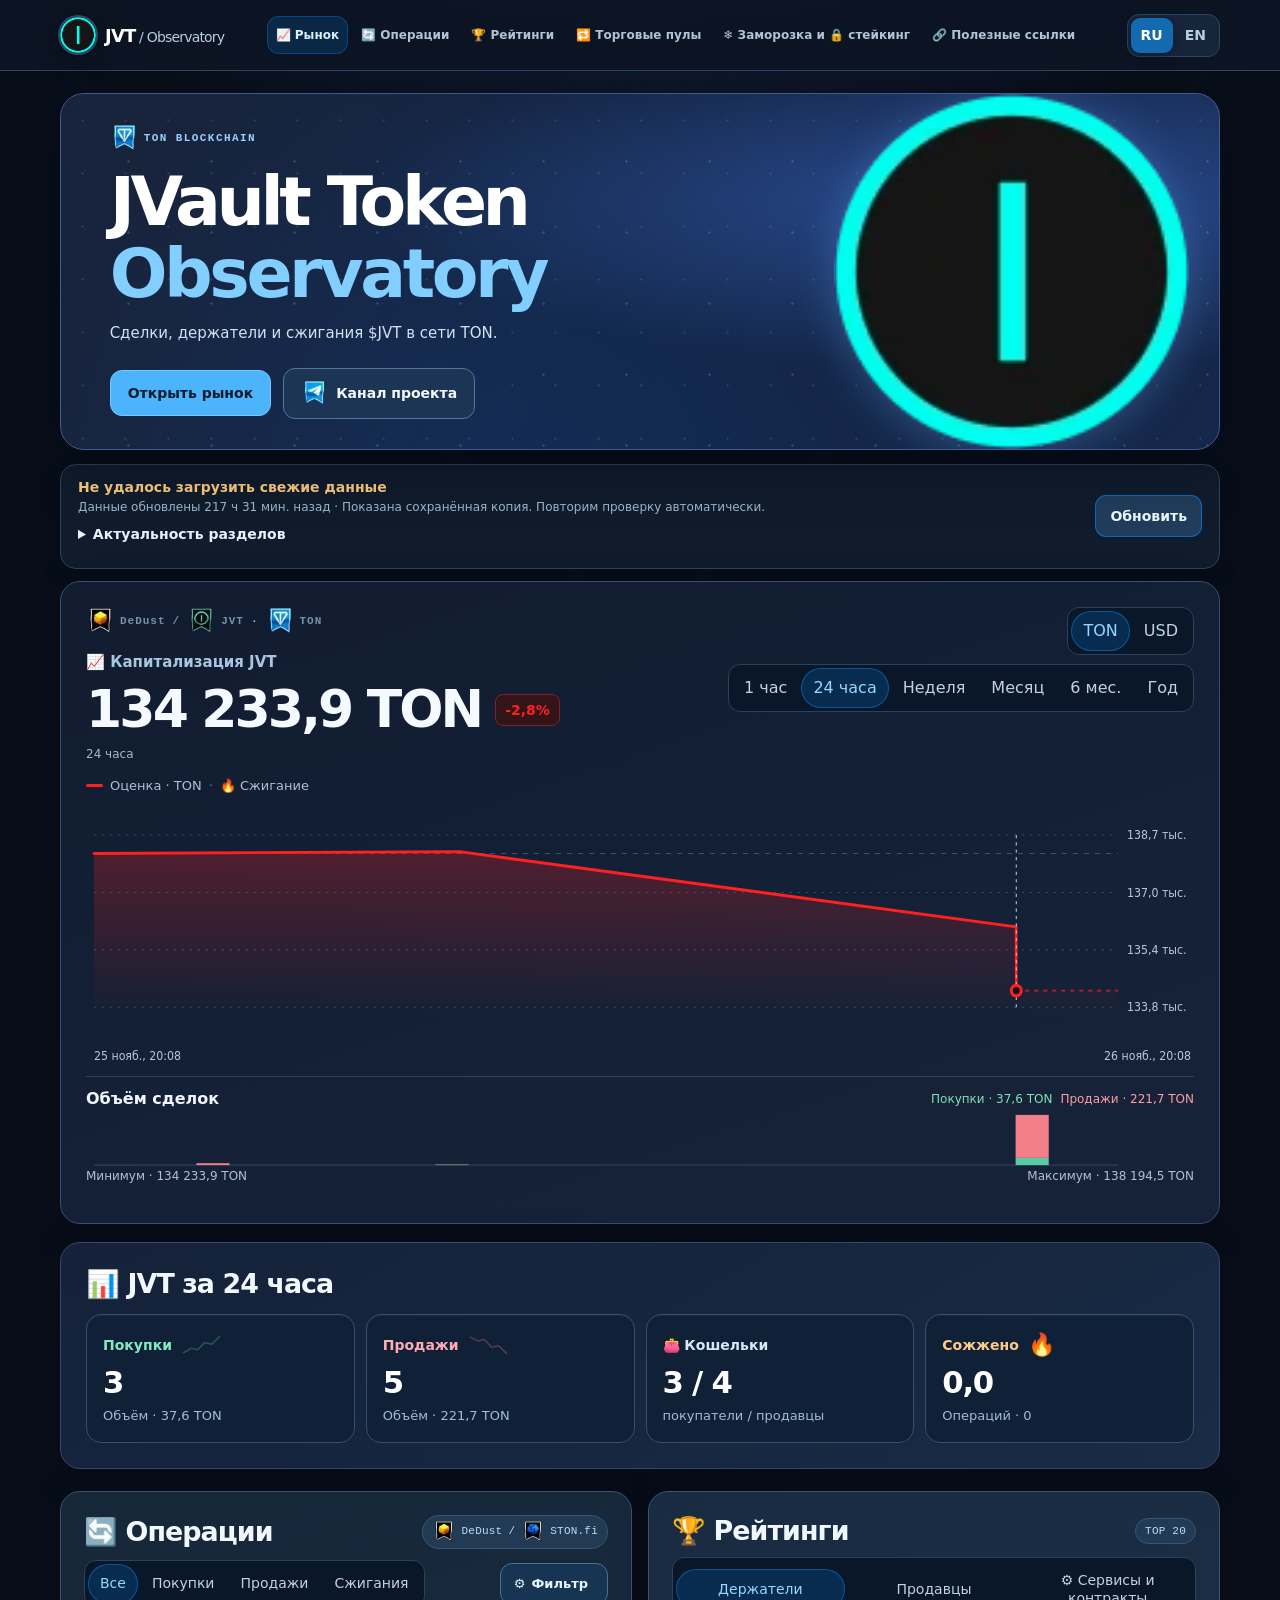
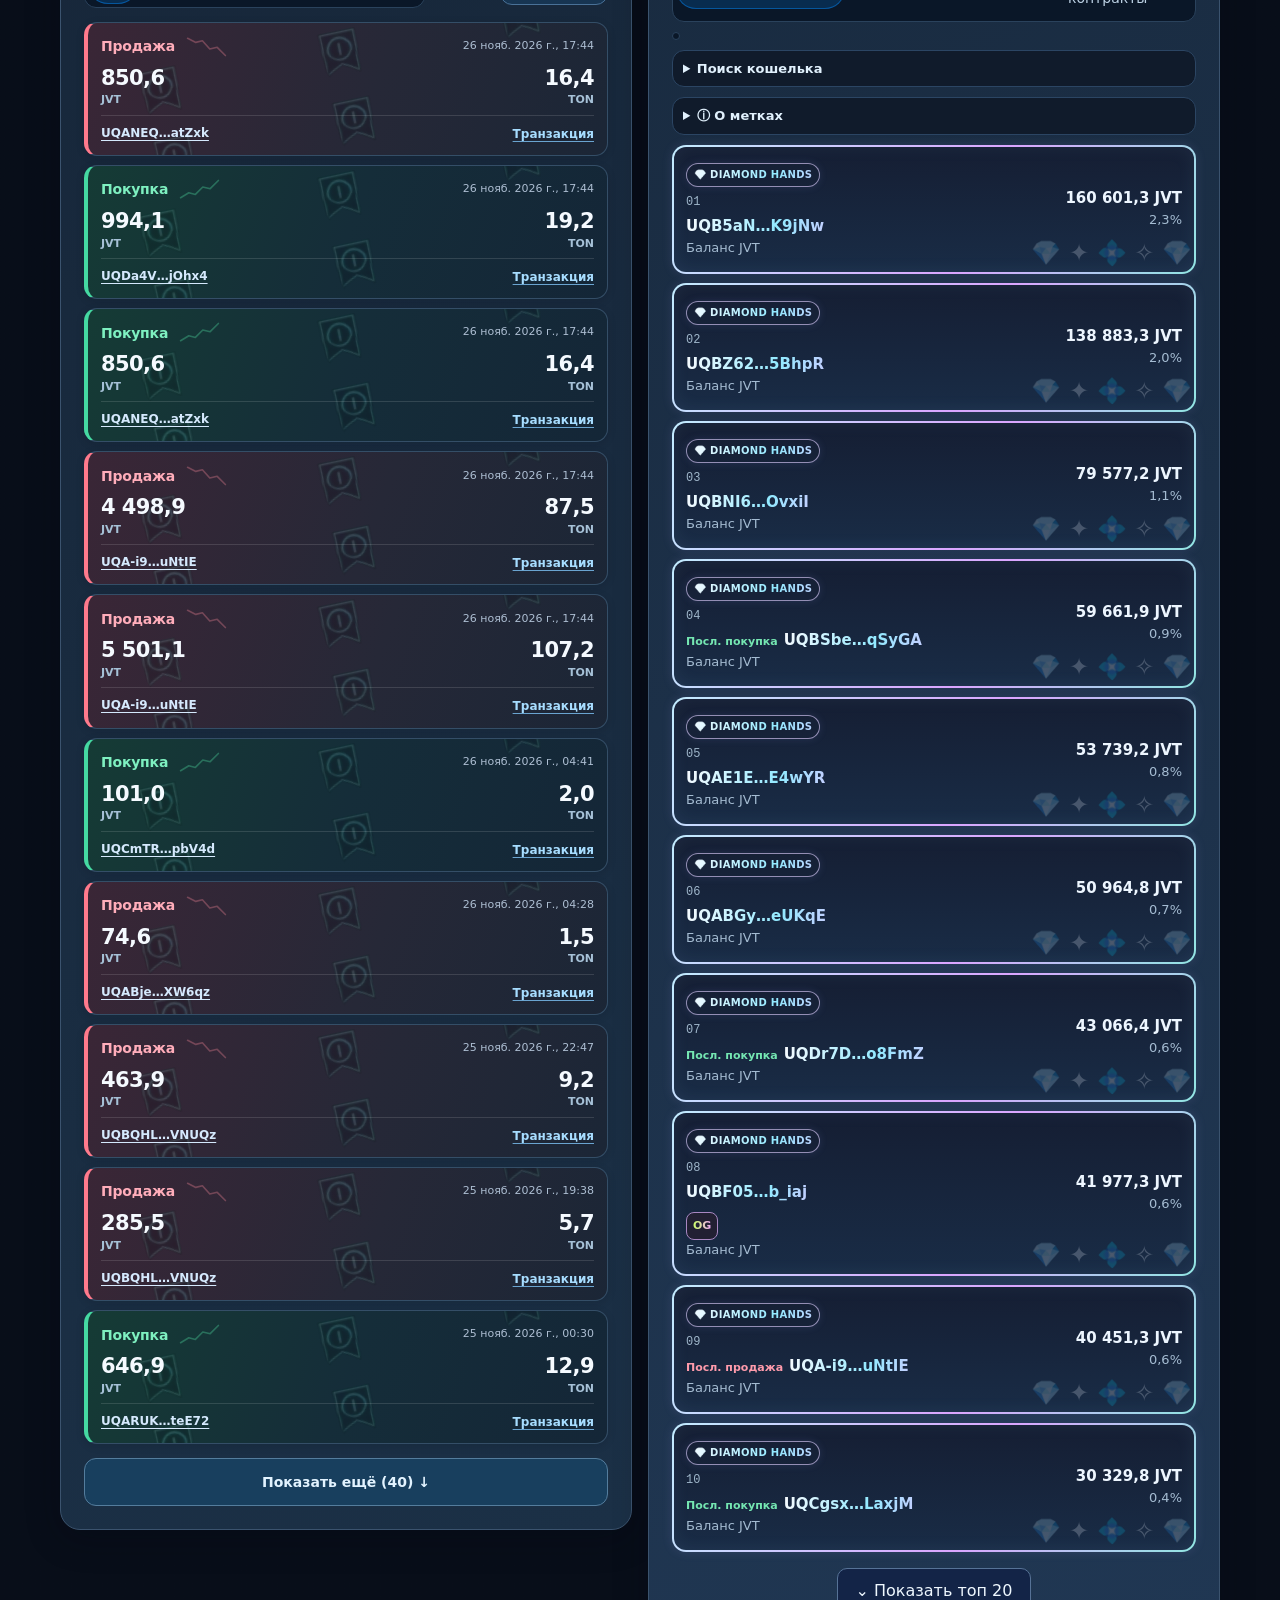
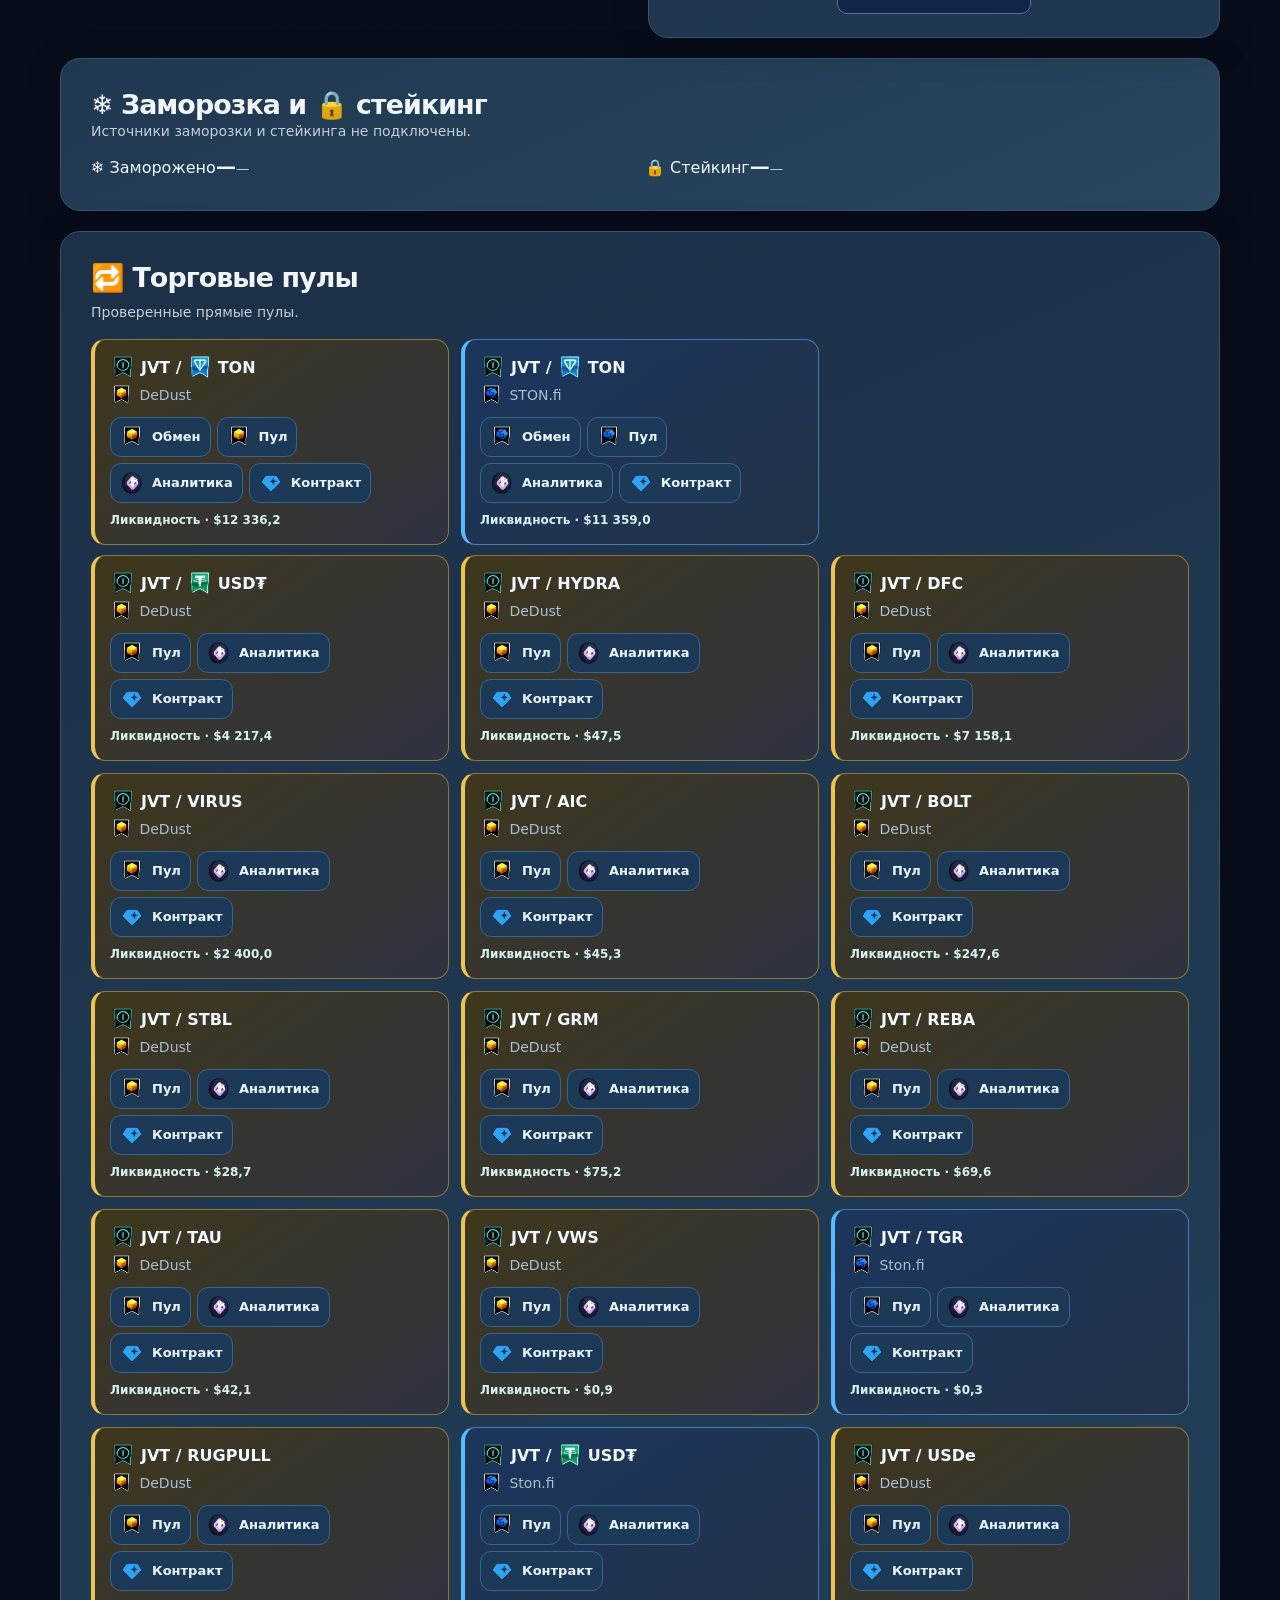
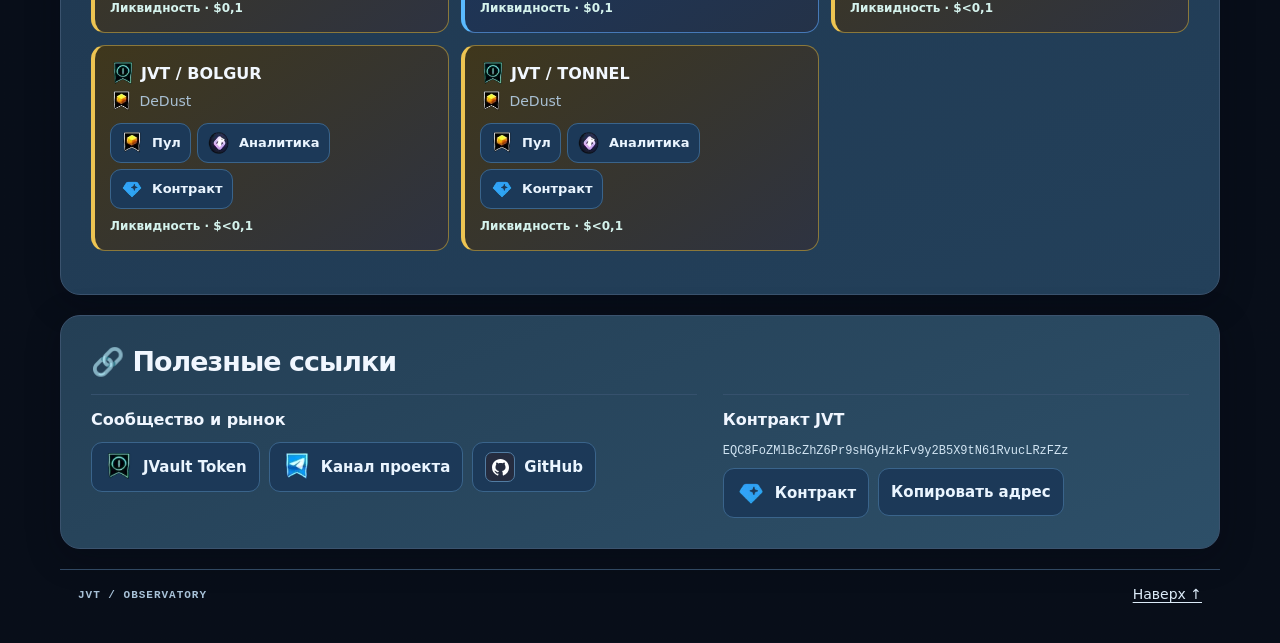
==== index.html @ da9b3790 "Refresh JVT snapshot" ====
<!doctype html>
<html lang="ru"><head>
<meta charset="utf-8"><meta name="viewport" content="width=device-width,initial-scale=1">
<meta name="theme-color" content="#070d21"><meta name="description" content="JVT Observatory — сделки STON.fi и DeDust, держатели и подтверждённые сжигания JVT в сети TON.">
<title>JVault Token Observatory</title><style>:root{color-scheme:light;--ink:#101721;--muted:#536372;--paper:#f8fafc;--line:#cbd5df;--blue:#30a1f5;--link:#075d9b;--night:#090b0e;--graphite:#10151c;--green:#1e6b51;--red:#df0000;--orange:#975019;font:16px/1.5 system-ui,-apple-system,BlinkMacSystemFont,"Segoe UI",sans-serif;color:var(--ink);background:var(--night)}
*{box-sizing:border-box}
[hidden]{display:none!important}
html{scroll-behavior:smooth;scroll-padding-top:82px}
body{margin:0;background:var(--night)}
.wrap{width:min(1220px,calc(100% - 64px));margin-inline:auto}
h1,h2,h3,p{margin:0}
a{color:var(--link);text-underline-offset:3px}
a:hover{text-decoration:underline}
button{font:inherit;color:inherit;cursor:pointer}
a:focus-visible,button:focus-visible,summary:focus-visible,#plot svg:focus-visible{outline:3px solid #5692db;outline-offset:2px}
header{position:sticky;top:0;z-index:5;background:#090b0ef5;border-bottom:1px solid #283541;color:#f5f8fc}
.nav,.brand,nav,.langs,.tabs,.smallTabs,.introLinks,.eyebrow,.sectionHeading,.chartCaption,footer,.graphTop{display:flex;align-items:center}
.nav{min-height:65px;gap:20px;justify-content:space-between}
.brand{gap:9px;color:#fff;text-decoration:none}
.brand svg{width:36px;height:36px}
.brand strong{font-size:19px;letter-spacing:-.055em}
.brand span{font-weight:500;color:#c3cbd5}
.brand:hover{text-decoration:none}
nav{gap:5px}
nav a,.langs button{font-size:14px;font-weight:650}
nav a{color:#b4c0ce;padding:9px 11px;text-decoration:none;border-radius:8px}
nav a.on,nav a:hover{color:white;background:#203347;text-decoration:none}
.langs,.tabs,.smallTabs{background:#e5edf4;border-radius:10px;padding:3px;gap:2px;width:fit-content;max-width:100%;flex-wrap:wrap}
.langs button,.tabs button,.smallTabs button{border:none;padding:7px 10px;background:transparent;color:#364c61;border-radius:7px;line-height:1.35}
.langs .on,.tabs .on,.smallTabs .on{background:#114c79;color:white}
.hero{margin:20px 0 16px;position:relative;isolation:isolate;overflow:hidden;display:flex;align-items:center;min-height:192px;border-radius:20px;border:1px solid #293746;background:radial-gradient(ellipse at 88% 70%,#153650 0%,transparent 53%),#0b0d10;color:#fff}
.herotext{position:relative;z-index:1;padding:27px clamp(20px,3vw,44px);max-width:66%}
.eyebrow,.tag,footer>span{font-family:ui-monospace,Consolas,monospace;font-size:11px;font-weight:650;letter-spacing:.09em}
.eyebrow{gap:8px}
.eyebrow i{width:7px;height:7px;background:#468ec6;border-radius:50%}
.hero .eyebrow{color:#b9c9d9}
.hero .eyebrow i{background:var(--blue)}
h1{font-size:clamp(38px,4.6vw,68px);letter-spacing:-.07em;line-height:1.05;margin:7px 0 8px}
h1 em{font-family:Georgia,"Times New Roman",serif;font-weight:normal;letter-spacing:-.055em;color:#a1d6ff}
.hero p{color:#c9d5e1;font-size:15px}
.heroArt{position:absolute;inset:0 0 0 auto;width:41%;display:grid;align-items:center;pointer-events:none}
.heroArt svg{width:100%;height:100%;max-height:250px}
.introLinks{margin-top:17px;gap:10px}
.introLinks a,.more{border:1px solid #9daebf;border-radius:8px;padding:7px 12px;text-decoration:none;font-weight:650;font-size:14px}
.introLinks a{color:#f0f6ff;border-color:#536779}
.introLinks a:first-child{color:#081624;background:var(--blue);border-color:var(--blue)}
.introLinks a:hover,.more:hover{box-shadow:inset 0 0 0 1px currentColor}
.panel{background:var(--paper);border:1px solid var(--line);border-radius:17px;padding:clamp(16px,2vw,25px);min-width:0}
.graphTop,.sectionHeading,footer{justify-content:space-between;gap:12px}
.graphTop{align-items:flex-start}
.graph .eyebrow{color:#b6c8d9}
.graph .eyebrow span{color:#7891a7}
.graph h2{font-weight:550;color:var(--muted);font-size:16px;margin-top:12px}
.price{font-size:clamp(27px,3.2vw,44px);line-height:1.12;letter-spacing:-.05em;font-variant-numeric:tabular-nums;font-weight:730}
.chartCaption{font-size:13px;color:var(--muted);gap:7px;margin-top:13px}
.lineKey{width:17px;height:3px;border-radius:3px;background:var(--blue)}
.sep{color:#6f8196}
#plot{margin:6px 0;min-height:183px}
#plot svg{width:100%;height:183px;display:block;touch-action:pan-y}
#plot text{font:11px system-ui,sans-serif;fill:#b6c6d6}
.marker{cursor:pointer}
.marker:focus{outline:2px solid var(--orange)}
#readout{font-size:14px;font-variant-numeric:tabular-nums;min-height:24px;color:var(--ink)}
.note,.description,.resources p{font-size:14px;color:var(--muted);overflow-wrap:anywhere}
.note{font-size:12px}
.description{margin:8px 0}
.summary{margin:18px 0 22px}
.summary h2,.panel h2:not(.graph h2){font-size:clamp(20px,2.1vw,27px);letter-spacing:-.045em;line-height:1.2}
.summary .sectionHeading{margin-bottom:9px}
.tag{color:#3e5061;background:#e2ebf4;border-radius:20px;padding:4px 9px;white-space:nowrap;font-weight:500;letter-spacing:.02em}
#stats{display:grid;grid-template-columns:repeat(4,minmax(0,1fr));gap:10px}
.stat{background:var(--paper);border:1px solid var(--line);border-radius:13px;padding:13px 15px;min-width:0}
.stat b,.stat small,.stat span{display:block}
.stat b{font-size:clamp(20px,2.1vw,31px);line-height:1.3;font-variant-numeric:tabular-nums;overflow-wrap:anywhere;letter-spacing:-.04em}
.stat small{font-size:13px;color:var(--muted)}
.stat span{font-size:14px;font-weight:670}
.buy{color:var(--green)}
.sell{color:var(--red)}
.burn{color:var(--orange)}
.columns{display:grid;grid-template-columns:1fr 1fr;gap:16px;align-items:start}
.columns .tabs{margin:10px 0}
.columns .tabs button,.smallTabs button{font-size:14px}
.smallTabs:not(:empty){margin-bottom:8px}
#feedNote,#rankNote{margin-bottom:8px}
.row{display:grid;grid-template-columns:minmax(0,1fr) auto;gap:10px;border-top:1px solid #dce3eb;padding:10px 0;align-items:center}
.row>div{min-width:0}
.row>div:last-child{text-align:right}
.row b,.row small{display:block;font-variant-numeric:tabular-nums}
.row small{color:var(--muted);font-size:13px}
.row a{overflow-wrap:anywhere}
.row b{font-size:15px;line-height:1.45}
.row .badge{display:inline-block;padding:1px 6px;font-size:12px;border-radius:5px;margin-right:6px}
.badge.buy{background:#e0f3e8}
.badge.sell{background:var(--red);color:white}
.badge.burn{background:#ffead4}
.position{color:var(--muted);font:12px ui-monospace,monospace;margin-right:8px}
.empty{padding:16px 0;color:var(--muted)}
.more{background:#eaf1f7;color:#144b72}
.more[hidden]{display:none}
#more{margin-top:8px;width:100%}
.resources{margin:20px 0}
.resourcesGrid{display:grid;grid-template-columns:1.15fr 1.2fr 1fr;gap:24px;margin-top:16px}
.resources h3{font-size:16px;margin-bottom:6px}
.resourceList{display:flex;gap:8px 13px;flex-wrap:wrap}
.resourceList,.contract{margin-top:8px;font-size:14px}
.contract{display:block;overflow-wrap:anywhere;font-family:ui-monospace,monospace;margin-bottom:10px}
.resourcesGrid article{min-width:0}
summary{cursor:pointer;font-weight:600}
footer{padding:16px 0 25px}
footer a{font-size:14px}
@media(max-width:800px){.wrap{width:calc(100% - 28px)}
.nav{display:grid;grid-template-columns:1fr auto;gap:0;padding-top:6px}
.langs{grid-column:2;grid-row:1}
.brand{grid-column:1;grid-row:1}
nav{grid-column:1/-1;justify-content:space-between;gap:0}
nav a{padding:7px 5px;font-size:13px}
html{scroll-padding-top:98px}
.columns{grid-template-columns:1fr}
.heroArt{width:35%;opacity:.82}
.herotext{max-width:73%;padding:19px}
.hero{min-height:180px}
.graphTop{flex-wrap:wrap}
.resourcesGrid{grid-template-columns:1fr 1fr}

#stats{grid-template-columns:repeat(2,minmax(0,1fr))}}
@media(max-width:500px){.wrap{width:calc(100% - 20px)}
.hero{margin-top:10px}
.herotext{max-width:100%;padding:16px}
.heroArt{width:35%;inset:auto 0 0 auto;height:78px}
.hero p{max-width:96%;font-size:14px}
.introLinks{max-width:76%;gap:6px;flex-wrap:wrap}
.introLinks a{font-size:13px;padding:6px 8px}
.graphTop{gap:10px}
.tabs button{padding:6px 8px}
.stat{padding:10px}
.stat small{font-size:12px}
.row{gap:3px}
.row b{font-size:14px}
.row small{font-size:12px}
.resourcesGrid{grid-template-columns:1fr;gap:15px}
.resourcesGrid article+article{border-top:1px solid var(--line);padding-top:12px}}
@media(prefers-reduced-motion:reduce){html{scroll-behavior:auto}}

.walletLegend{font-size:13px;color:var(--muted);margin:4px 0}
.walletIdentity{display:inline-flex;align-items:baseline;flex-wrap:wrap;gap:2px 6px;max-width:100%;vertical-align:baseline}
.row .walletAddress{font-weight:700;text-decoration:underline;text-decoration-thickness:1px;text-underline-offset:3px}
.row .walletAddress.buy,.walletRole.buy{color:#126042}
.row .walletAddress.sell,.walletRole.sell{color:#df0000}
.row .walletAddress.burn,.walletRole.burn{color:#874305}
.row .walletAddress.neutral{color:#51615c}
.walletRole{font-size:11px;font-weight:600}
:is(.row,.walletResult) .domainBadge{font:600 11px/1.4 system-ui,sans-serif;letter-spacing:0;padding:2px 6px;border-radius:5px;overflow-wrap:anywhere;max-width:100%;display:inline-block}
.domainBadge.digits{color:#482e00;background:linear-gradient(110deg,#ffcc00 12%,#ffe173 34%,#fff9c0 46%,#ffd700 57%,#efb000 84%);background-size:220% 100%;border:1px solid #a37b00;animation:projectGold 4s ease-in-out infinite alternate}
details.domainDetails{display:inline-block;border:0;padding:0;font-size:12px;font-weight:500;width:100%}
details.domainDetails summary{color:var(--muted);font-size:11px}
#rank .position{vertical-align:top}
.onlyBadges{display:flex;align-items:center;gap:7px;font-size:13px;font-weight:600;margin:4px 0 7px;cursor:pointer}
.onlyBadges input{width:16px;height:16px;accent-color:var(--link)}


@keyframes projectGold{from{background-position:0% 50%}
to{background-position:100% 50%}}
@media(prefers-reduced-motion:reduce){.domainBadge.digits{animation:none}}
footer>span{color:#f5f8ff}
footer a{color:#dcebf8}
.price{overflow-wrap:break-word}

/* Make the chart and header dark; financial rows retain their semantic colours. */
.langs,.graph .tabs{background:#202a35}
.langs button,.graph .tabs button{color:#c3cfdb}
.langs .on,.graph .tabs .on{background:var(--blue);color:#071421}
.graph{--ink:#f5f8fc;--muted:#b2c0cd;color:var(--ink);background:var(--graphite);border-color:#283747}
.graph #readout a{color:#86caff}
.graph #plot svg{height:205px}
.brand:hover,.introLinks a:hover{color:#fff}
.introLinks a:first-child:hover{color:#081624}

.wrap{width:min(1180px,calc(100% - 88px))}
.hero{background:linear-gradient(165deg,#080a0d 22%,#10151c 100%)}
.graph,.summary{background:linear-gradient(180deg,#10151c,#152332);border:1px solid #374b5b}
.summary{background:linear-gradient(180deg,#152332,#172b3c);padding:clamp(16px,2vw,25px);border-radius:17px;color:#f4f8ff}
.summary .sectionHeading{margin-bottom:14px}
.stat{background:linear-gradient(145deg,#131d28,#1e3041);border:1px solid #3d5363}
.stat small{color:#b9c8d5}
.stat span.buy,.stat span.sell,.stat span.burn{display:inline-block;border-radius:5px;background:linear-gradient(120deg,#d8e5eb,#c1d4df);padding:1px 6px}
.columns .panel,.resources{--ink:#f3f7fc;--muted:#c1cedb;--link:#a6daff;--line:#435a6a;color:var(--ink);border-color:#3b5264}
.columns .panel{background:linear-gradient(180deg,#172b3c,#1a3b51)}
.columns .tabs,.columns .smallTabs{background:#0e1c29}
.columns .tabs button,.columns .smallTabs button{color:#cbd9e7}
.columns .tabs .on,.columns .smallTabs .on{background:#265a7d;color:#fff}
.row{border-color:#435666}
.position{color:#c1cedb}
.tag{background:#233f54;color:#d1e6f6}
.row .walletIdentity{background:linear-gradient(125deg,#d8e5eb,#c1d4df);border-radius:7px;padding:3px 6px}
.domainDetails summary{color:#354d62!important}
.domainDetails span{color:#223847}
#more,.resourceList>a,.resourceList>button{color:#f3f8ff;background:#15496b;border:1px solid #6289a3}
.resources{background:linear-gradient(180deg,#1a3b51,#20475e);padding:clamp(18px,2.5vw,30px)}
.resourcesGrid{grid-template-columns:1.3fr 1fr;gap:clamp(14px,2vw,26px)}
.resourcesGrid article{border-top:1px solid #7190a3;padding-top:13px}
.resources h3{margin-bottom:10px}
.resourceList{display:grid;grid-template-columns:1fr;gap:7px}
.resourceList>a,.resourceList>button{display:flex;align-items:center;justify-content:space-between;gap:6px;min-height:42px;padding:8px 12px;border-radius:7px;text-align:left;font:650 14px/1.35 system-ui,sans-serif;text-decoration:none;cursor:pointer}
.resourceList>a:hover,.resourceList>button:hover,#more:hover{background:#1b5c82;border-color:#aedfff}
.resources .contract{color:#d1e4f2;margin:6px 0;word-break:break-all}
footer{background:#090c10;border-top:1px solid #405362;padding:14px 18px;margin-bottom:14px;border-radius:8px}
@media(min-width:1000px){.resourcesGrid article:first-child .resourceList{grid-template-columns:repeat(2,minmax(0,1fr))}}
@media(max-width:800px){.wrap{width:calc(100% - 34px)}.resourcesGrid{grid-template-columns:1fr 1fr}}
@media(max-width:500px){.wrap{width:calc(100% - 22px)}.resourcesGrid{grid-template-columns:1fr}.resourcesGrid article+article{border-color:#7190a3}}

/* Draw external-link arrows without relying on a font glyph. */
.resourceList>a::after,.introLinks a[href^="https:"]::after,.row a:not(.walletAddress)::after{content:"";display:inline-block;width:8px;height:8px;flex-shrink:0;margin-left:6px;border-top:1.5px solid currentColor;border-right:1.5px solid currentColor;background:linear-gradient(135deg,transparent 43%,currentColor 46%,currentColor 54%,transparent 57%);vertical-align:1px}

.syncBar{display:flex;align-items:center;justify-content:space-between;gap:14px;margin:0 0 12px;padding:12px 18px;background:#101b27;border:1px solid #374b5b;border-radius:12px;color:#e5f1fb}
.syncBar>div{min-width:0}.syncBar p{font-size:14px;font-weight:650}.syncBar small{display:block;color:#b9c8d5;font-size:12px;overflow-wrap:anywhere}.syncBar .syncWarning{color:#ffcf80}
#refreshData{flex-shrink:0;min-height:42px;padding:8px 14px;border:1px solid #6289a3;border-radius:7px;background:#15496b;color:#f3f8ff;font-weight:650;font-size:14px}#refreshData:hover{background:#1b5c82}#refreshData:disabled{opacity:.65;cursor:wait}
@media(max-width:400px){.syncBar{align-items:flex-start;flex-wrap:wrap;padding:12px 14px}.syncBar>div{flex:1 1 175px}}

/* Market cap: native-currency valuation, with an explicit estimation note. */
.graph .price{font-size:clamp(32px,4.2vw,52px);letter-spacing:-.055em;line-height:1.15}
.graph h2{font-size:15px;margin-top:12px;margin-bottom:7px}
.capHeadline{display:flex;align-items:center;gap:14px;flex-wrap:wrap}
.capChange{font:700 14px/1.3 system-ui,sans-serif;padding:6px 9px;border-radius:8px;font-variant-numeric:tabular-nums;white-space:nowrap}
.capChange:empty{display:none}.capPositive{color:#54edb6;background:#133c32;border:1px solid #24634e}.capNegative{color:#ff2020;background:#321419;border:1px solid #7a242a}
#capPeriod{margin-top:5px;color:#a4b9cb}.graph #plot{min-height:250px;margin:18px 0 8px}.graph #plot svg{height:250px}
.graph #plot text{font:11px system-ui,sans-serif;fill:#b8c9d6}
.capRange{display:flex;justify-content:space-between;gap:8px;flex-wrap:wrap;color:#adc3d3;font-size:12px;font-variant-numeric:tabular-nums;margin:0 0 13px}
.graph #readout{background:#0b1723;border:1px solid #2b4354;padding:10px 12px;border-radius:9px;min-height:43px;font-size:13px;margin-bottom:9px}
.capMethod{font-size:11px;line-height:1.5;color:#9db3c4;border-top:1px solid #2b4354;padding-top:10px;margin-top:10px;max-width:850px}
.graph .chartCaption .lineKey{background:var(--chart-colour,#38dda0)}
@media(max-width:500px){.graph .price{font-size:34px}.capHeadline{gap:8px}.graph .graphTop{gap:15px}.graph .tabs{width:100%;justify-content:space-between}.graph .tabs button{padding:8px 6px;font-size:12px}.graph #plot svg{height:240px}.graph #plot{min-height:240px}.graph #readout{font-size:12px}.capMethod{font-size:11px}}
@media(max-width:360px){.graph .tabs{display:grid;grid-template-columns:repeat(3,minmax(0,1fr));gap:3px}.graph .tabs button{width:100%}}

:root{--blue:#75ccff;--project-art:url("[data-uri]");--night:#070d21}
body{background:radial-gradient(ellipse at 78% 0%,#24347b 0%,#111c49 28%,transparent 55%),#070d21}
header{background:#0a1129f5;border-color:#324576}
.brandMark{width:36px;height:36px;border-radius:50%;background:var(--project-art) center/cover}
.hero{min-height:268px;border-color:#435b9c;background:radial-gradient(ellipse at 78% 50%,#2b4696 0%,#182860 34%,transparent 68%),linear-gradient(112deg,#0d1639,#111c49)}
.hero::before{content:"";position:absolute;inset:0;background-image:radial-gradient(circle,#7eaeff 1px,transparent 1.5px),radial-gradient(circle,#eff7ff 1px,transparent 1.5px);background-size:43px 53px,83px 71px;background-position:0 0,26px 32px;opacity:.24;pointer-events:none}
.heroArt{width:40%;height:100%;background:var(--project-art) center / auto 88% no-repeat;filter:drop-shadow(0 0 20px #60b5ff60);border-radius:50%}
.hero h1 em{color:#89ceff}
.graph{background:linear-gradient(180deg,#101936,#151f43);border-color:#394b80}
.summary{background:linear-gradient(180deg,#182649,#202d55);border-color:#435480}
.columns .panel{background:linear-gradient(180deg,#192847,#1e3659)}
.resources{background:linear-gradient(180deg,#192b4b,#1b345a)}
.graphControls{display:grid;gap:10px;justify-items:end;min-width:0}
.row.trade-buy{border-left:3px solid #4cce9f;padding-left:8px;background:#14564832}
.row.trade-sell{border-left:3px solid #fb6b76;padding-left:8px;background:#7c223532}
.row.trade-burn{border-left:3px solid #e7ae57;padding-left:8px}
@media(max-width:800px){.graphControls{justify-items:start}}
@media(max-width:590px){
 .hero{min-height:210px}.heroArt{width:32%;height:auto;inset:12px 12px auto auto;aspect-ratio:1;opacity:1;background-size:contain}
 .herotext{max-width:76%}.hero h1{font-size:clamp(32px,7.5vw,47px)}.hero h1 em{display:block}
 .hero p{max-width:100%}.introLinks{max-width:100%}.graphControls{width:100%}.graph #currency{display:flex;width:auto}
}

#activity,#wallets,#pools{background:#141b27;border-color:#303a4a}
#activity .row,#wallets .row{background:transparent;border-color:#303a4a;border-left:0;padding-left:0}
#activity .row .walletIdentity,#wallets .row .walletIdentity{background:none;padding:0;column-gap:6px;row-gap:4px}
.columns .walletIdentity .walletAddress{background:none;padding:0}
.columns .row .walletAddress{color:#d6e2f0}
.columns .walletRole.buy,.columns .badge.buy{color:#85e6bc;background:none}
.columns .walletRole.sell,.columns .badge.sell{color:#ff9a9f;background:none}
.columns .walletRole.burn,.columns .badge.burn{color:#f1bd7d;background:none}
.columns .domainDetails summary,.columns .domainDetails span{color:#becbd9!important}
.columns :is(.row,.walletResult) .projectBadges{display:flex;flex-wrap:wrap;gap:5px;width:100%;align-items:center}
.columns :is(.row,.walletResult) .projectBadge{--badge-edge:#53627b;display:inline-flex;align-items:center;gap:4px;padding:2px 6px;border:1px solid var(--badge-edge);border-radius:6px;background:#202939;text-decoration:none;color:#eaf1fb;font:650 11px/1.35 system-ui,sans-serif;min-height:26px;max-width:100%}
.columns :is(.row,.walletResult) .projectBadge:hover{text-decoration:underline}
.columns :is(.row,.walletResult) .projectBadge::after{display:none}
.projectBadge img{display:block;width:18px;height:18px;object-fit:contain;border-radius:3px}
.columns :is(.row,.walletResult) .projectBadge.staking{padding-inline:4px;--badge-edge:#6c93cb}
.columns :is(.row,.walletResult) .projectBadge.vnuk{--badge-edge:#8f606f;color:#ffc8d4}
.columns :is(.row,.walletResult) .projectBadge.author{border-color:transparent;background:linear-gradient(#202939,#202939) padding-box,linear-gradient(105deg,#508eff,#dce5ee,#508eff) border-box;background-size:100% 100%,200% 100%;animation:projectBadgeGlow 5s ease-in-out infinite alternate}
.columns :is(.row,.walletResult) .projectBadge.joystick{--badge-edge:#9164ac}
.columns :is(.row,.walletResult) .projectBadge.phoenix{--badge-edge:#a86a36}
.projectBadge.joystick span,.projectBadge.phoenix span{background:linear-gradient(90deg,var(--badge-color),#ffe182,var(--badge-color));background-size:210% 100%;background-clip:text;color:transparent;animation:projectBadgeGlow 5s ease-in-out infinite alternate}
.projectBadge.joystick{--badge-color:#e3a6ff}
.projectBadge.phoenix{--badge-color:#ff9862}
@keyframes projectBadgeGlow{to{background-position:100% 0}}
@media(prefers-reduced-motion:reduce){.columns :is(.row,.walletResult) .projectBadge.author,.projectBadge.joystick span,.projectBadge.phoenix span{animation:none}}
#pools [lang="en"],html[lang="en"] #pools [lang="ru"]{display:none}
html[lang="en"] #pools [lang="en"]{display:inline}
#pools .poolIntro{margin:8px 0 16px}
#pools .poolGrid{display:grid;grid-template-columns:repeat(3,minmax(0,1fr));gap:10px}
#pools .poolCard{min-width:0;background:#1c2636;border:1px solid #39475b;border-radius:10px;padding:12px}
#pools .poolCard h3{margin:0 0 3px}
#pools .poolCard p{margin:0}
#pools .poolActions{display:flex;flex-wrap:wrap;gap:6px;margin-top:10px}
#pools .poolActions a{display:inline-flex;align-items:center;min-height:38px;padding:5px 9px;color:#edf5ff;background:#22344c;border:1px solid #586d88;border-radius:7px;font-size:13px;font-weight:650;text-decoration:none}
#pools .poolActions a:hover{background:#304963;text-decoration:underline}
#pools .poolRoute,#pools .poolTiny{margin-top:16px;padding-top:13px;border-top:1px solid #39475b}
#pools #discoveredPools{margin-top:10px}
#pools .poolCard .poolLiquidity{margin-top:8px;font-size:12px;overflow-wrap:anywhere}
#pools .poolCard h3{overflow-wrap:anywhere}
#pools .poolRoute h3{margin:0 0 4px}
#pools .poolRoute .poolCard{margin-top:9px;max-width:440px}
#pools .poolTiny .poolGrid{margin-top:10px}
#pools .poolSources{margin-top:13px;font-size:12px}
@media(max-width:800px){#pools .poolGrid{grid-template-columns:repeat(2,minmax(0,1fr))}}
@media(max-width:500px){#pools .poolGrid{grid-template-columns:minmax(0,1fr)}}

.columns :is(.row,.walletResult) .projectBadge.og{border-color:#a887c2;background:#222033}
.columns :is(.row,.walletResult) .projectBadge.fragmentNumber{--badge-edge:#cc7cdb;background:#78348b;color:#fff;font-weight:800;white-space:nowrap}
.projectBadge.og span{background:linear-gradient(90deg,#cbff69,#f3a5ff,#cbff69);background-size:210% 100%;background-clip:text;color:transparent;animation:projectBadgeGlow 4s ease-in-out infinite alternate;font-weight:800}
.columns :is(.row,.walletResult) .projectBadge.burner{border-color:#966237;padding-inline:4px}
.columns :is(.row,.walletResult) .projectBadge.blueNft{border-color:#3881a9;padding-inline:4px}
.operationRow .opMobile,.operationRow .opToggle{display:none}
#feed .operationRow .opDesktop a{display:inline-block}
@media(prefers-reduced-motion:reduce){.projectBadge.og span{animation:none}}
@media(max-width:640px){
 #feed .operationRow{grid-template-columns:minmax(0,1fr) minmax(0,auto) 28px;align-items:start;column-gap:4px;padding:8px 0}
 #feed .operationRow .opDesktop{display:none}
 #feed .operationRow>div:nth-child(2){align-self:start}
 #feed .operationRow .opMobile:not([hidden]){display:block;grid-column:1/-1;text-align:left;padding:2px 0 4px}
 #feed .operationRow .opToggle{display:grid;place-items:center;width:28px;min-height:32px;padding:0;background:none;border:0;color:#b8d3ec;cursor:pointer}
 .opToggle span{width:7px;height:7px;border-right:2px solid;border-bottom:2px solid;transform:rotate(45deg)}
 .opToggle[aria-expanded="true"] span{transform:rotate(225deg)}
}

body{background:linear-gradient(#070b16bb,#070b16cf),url("[data-uri]") center top/cover fixed,#070b16}
.supplyGrid{display:grid;grid-template-columns:repeat(2,minmax(0,1fr));gap:10px;margin-top:12px}
.supplyGrid a{display:grid;gap:4px;padding:12px;border:1px solid #39475b;border-radius:10px;background:#1c2636;text-decoration:none;min-width:0}
.supplyGrid a:hover{border-color:#7db5e6}
.supplyGrid strong{font-size:clamp(1rem,3vw,1.35rem);color:#eef5ff;overflow-wrap:anywhere}
.supplyGrid small{color:#afbfce}
@media(max-width:440px){.supplyGrid{grid-template-columns:1fr}body{background-attachment:scroll;background-size:auto,auto 1100px}}

.volumeBlock{margin-top:12px;border-top:1px solid #344353;padding-top:10px}
.volumeHeading,.volumeKeys,.tradeSize,.walletSearchForm{display:flex;align-items:center;gap:8px;flex-wrap:wrap}
.volumeHeading{justify-content:space-between}
.volumeKeys,.tradeSize{font-size:12px}
.volumeKeys span:first-child,.rankMove.gained{color:#80e0b6}
.volumeKeys span:last-child,.rankMove.lost{color:#ff9da4}
#tradeVolume svg{display:block;width:100%;height:56px}
.tradeSize{margin:8px 0;color:#bdcbd8}
.tradeSize label{display:inline-flex;align-items:center;gap:6px}
.tradeSize input[type=number],.walletSearchForm input{min-width:0;border:1px solid #53637a;border-radius:7px;background:#161f2b;color:#eaf1fb;padding:6px 8px;font:inherit}
.tradeSize input[type=number]{width:6em}
#rank .position,.walletResult .position{display:inline-flex;align-items:baseline;gap:4px}
.rankMove{font-size:10px;white-space:nowrap}
.walletSearch,.badgeLegend{margin:10px 0;border:1px solid #39475b;border-radius:8px;padding:8px 10px}
.walletSearch summary,.badgeLegend summary{cursor:pointer;color:#d6e2f0;font-size:13px;font-weight:650}
.walletSearchForm{margin-top:9px}
.walletSearchForm input{flex:1 1 145px}
.walletSearchForm button{padding:6px 9px;border:1px solid #52637b;border-radius:7px;background:#243249;color:#eaf1fb;cursor:pointer}
.walletResult{margin-top:9px;overflow-wrap:anywhere}
.walletResult h3,.walletResult h4,.walletResult p{margin:6px 0}
.walletResult ul,.badgeLegend dl{padding-left:0;margin:8px 0 0;font-size:12px}
.walletResult li{margin-left:15px;padding-top:3px}
.badgeLegend dl{display:grid;grid-template-columns:auto 1fr;gap:5px 8px}
.badgeLegend dd{margin:0;color:#bdcbd8}
.columns .projectBadge.arni,.columns .projectBadge.napiwas{border-color:#927fa2}
.columns .projectBadge.arni span,.columns .projectBadge.napiwas .badgeLabel{
 background:linear-gradient(90deg,#70e1dd,#c4b4ff,#ffab94,#ffe39a,#70e1dd);
 background-size:225% 100%;background-clip:text;color:transparent;
 animation:projectBadgeGlow 4.3s ease-in-out infinite alternate
}
.projectBadge .beerIcon{position:relative;display:inline-block;flex:0 0 18px;width:18px;height:18px}
.beerIcon::before,.beerIcon::after{content:"";position:absolute}
.beerIcon::before{left:2px;top:2px;width:10px;height:15px;border:1px solid #ffde99;border-radius:3px 3px 4px 4px;background:linear-gradient(#fff4dc 0 28%,#ffce56 29%,#e4932c 83%,#b36121)}
.beerIcon::after{left:12px;top:6px;width:5px;height:8px;border:2px solid #ffde99;border-left:0;border-radius:0 4px 4px 0}
@media(prefers-reduced-motion:reduce){.columns .projectBadge.arni span,.columns .projectBadge.napiwas .badgeLabel{animation:none}}

.projectBadges .domainDetails{width:auto;max-width:100%;overflow-wrap:anywhere}

/* JVT / Telegram-inspired Observatory — design layer v1.
   No remote fonts, frameworks, images or runtime dependencies.
   Loaded AFTER the existing stylesheet. Keeps data/JS functionality intact. */
:root{
  color-scheme:dark;
  --tg-bg:#090e18;--tg-surface:#121b2a;--tg-surface2:#192639;
  --tg-elevated:#20344b;--tg-line:#2a405a;--tg-blue:#55b9ff;
  --tg-blue-strong:#258fea;--tg-text:#f0f6ff;--tg-muted:#a6bdd2;
  --tg-green:#51dcaa;--tg-red:#ff8696;--tg-gold:#f3c66f;
  --night:var(--tg-bg);--paper:var(--tg-surface);--ink:var(--tg-text);
  --muted:var(--tg-muted);--line:var(--tg-line);--blue:var(--tg-blue);
  --link:#91d8ff;--green:var(--tg-green);--red:var(--tg-red);
  font-family:system-ui,-apple-system,BlinkMacSystemFont,"Segoe UI",sans-serif;
  font-optical-sizing:auto;
}
html{scroll-padding-top:100px}
body{
  color:var(--tg-text);
  background:radial-gradient(ellipse 80% 420px at 50% -150px,#1b315e 0%,transparent 72%),
    linear-gradient(#080e19e8,#080e19f1),url("[data-uri]") center top/cover fixed,#090e18;
}
.wrap{width:min(1160px,calc(100% - 40px))}
a{color:var(--link)}
button,input{font-family:inherit}
a,button,summary{-webkit-tap-highlight-color:transparent}
button:not(:disabled),a,summary{transition:background-color .18s ease,border-color .18s ease,color .18s ease,transform .18s ease}
button:active:not(:disabled),.introLinks a:active,.resourceList>a:active,#pools .poolActions a:active{transform:scale(.98)}
a:focus-visible,button:focus-visible,summary:focus-visible,input:focus-visible{outline:2px solid var(--tg-blue);outline-offset:3px}
header{background:#0d1524f0;border-bottom:1px solid #2c4463;backdrop-filter:blur(22px);-webkit-backdrop-filter:blur(22px)}
.nav{min-height:70px;gap:18px}
.brandMark{box-shadow:0 0 0 2px #314968,0 5px 20px #050a14a8}
.brand strong{font-size:18px;letter-spacing:-.045em}
.brand span{color:#b6cce0;font-size:14px}
nav{gap:5px}
nav a{padding:10px 13px;color:#b1c4d7;border-radius:12px;font-weight:600}
nav a.on,nav a:hover{background:#1e3958;color:#f4faff}
.langs{background:#17253a;padding:3px;border:1px solid #2d4560;border-radius:12px}
.langs button{border-radius:9px;min-width:39px;min-height:35px;color:#b6cde2}
.langs button.on{background:#288fd9;color:#fff;box-shadow:0 2px 10px #0613268c}
main.wrap{padding-bottom:10px}
.hero{margin:22px 0 14px;min-height:275px;border:1px solid #3b5c8d;border-radius:24px;
  background:radial-gradient(ellipse at 81% 30%,#294c91 0%,transparent 48%),
  radial-gradient(circle at 40% 110%,#132c55,transparent 60%),
  linear-gradient(125deg,#111d35,#15274b);
  box-shadow:0 18px 54px #02071164;isolation:isolate}
.hero::before{opacity:.14}
.hero::after{content:"";position:absolute;inset:0;pointer-events:none;
  background:linear-gradient(115deg,#ffffff08,transparent 50%);border-radius:inherit}
.herotext{padding:clamp(23px,3.5vw,45px);max-width:68%}
.hero .eyebrow{color:#98d1fc;letter-spacing:.13em}
.hero .eyebrow i{box-shadow:0 0 0 5px #269de421}
.hero h1{margin:13px 0 12px;font-size:clamp(39px,5.5vw,68px);line-height:1.03;letter-spacing:-.065em}
.hero h1 em{font-style:normal;font-weight:550;font-family:inherit;letter-spacing:-.05em;color:#81ceff}
.hero p{color:#d2e1f3;font-size:15px;max-width:510px;line-height:1.65}
.heroArt{background-size:auto 83%;filter:drop-shadow(0 6px 28px #67acff40)}
.introLinks{gap:10px;margin-top:21px}
.introLinks a{display:inline-flex;align-items:center;justify-content:center;
  min-height:42px;padding:9px 17px;border-radius:12px;font-size:14px;
  background:#1d3554;border:1px solid #52759b;color:#f5faff}
.introLinks a:first-child{background:#4bb4fc;color:#081a2c;border-color:#77caff}
.introLinks a:hover{background:#2c5277;text-decoration:none;transform:translateY(-2px)}
.introLinks a:first-child:hover{background:#83d0ff;color:#071b2c}
.syncBar{background:#101c2c;border-color:#2b435f;border-radius:16px;
  padding:12px 17px;box-shadow:0 6px 20px #050b152b}
.syncBar p{color:#e3f5ff}
.syncBar small{color:#9eb8ce}
#refreshData{border-radius:11px;background:#213d5b;border-color:#476d92;color:#eaf7ff}
#refreshData:hover{background:#2f5a81}
.panel,.graph,.summary,.columns .panel,.resources,#pools,#activity,#wallets{
  border:1px solid var(--tg-line);border-radius:20px;
  background:linear-gradient(155deg,#151f30 0%,#111927 100%);
  box-shadow:0 8px 34px #03091145;color:var(--tg-text)}
.graph{background:linear-gradient(160deg,#172640 0%,#101a2d 76%);border-color:#315172}
.graph .eyebrow{color:#86caff}
.graph h2{color:#a8c6e0;margin-top:15px}
.graph .price{color:#f4faff;letter-spacing:-.055em}
.graph .chartCaption{color:#abc1d7}
.graph #readout{border-color:#314964;background:#0e192a}
.graph .capMethod{border-color:#2b4056;color:#98aec2}
.graph #plot{border-radius:15px;overflow:hidden}
.graphControls{gap:9px}
.graph .tabs,.columns .tabs,.columns .smallTabs{background:#0a1728;border:1px solid #2a425c;border-radius:12px;padding:3px}
.graph .tabs button,.columns .tabs button,.columns .smallTabs button{border-radius:9px;min-height:34px;padding:7px 12px;color:#bed3e6}
.graph .tabs .on,.columns .tabs .on,.columns .smallTabs .on{background:#26659c;color:#fff;box-shadow:0 2px 8px #050d1780}
.summary{margin-top:18px;background:linear-gradient(150deg,#182b44,#142037);border-color:#2a496b}
.summary h2,.panel h2:not(.graph h2){color:#f1f7ff;font-weight:730;letter-spacing:-.035em}
#stats{gap:11px}
.stat{padding:16px;border-radius:15px;background:#102036;border:1px solid #34506f;box-shadow:inset 0 1px #ffffff0a}
.stat b{color:#fff;font-size:clamp(21px,2.4vw,32px);line-height:1.22;margin:5px 0}
.stat small{color:#a4bbd0}
.stat span{font-weight:680}
.stat span.buy,.stat span.sell,.stat span.burn{background:none;padding:0}
.columns{gap:16px}
.columns .panel{min-width:0}
.sectionHeading{flex-wrap:wrap}
.tag{background:#233a55;color:#badcf5;border:1px solid #355676}
.row{border-top-color:#263950;padding:12px 3px}
.row:hover{background:#ffffff07}
.row.trade-buy,.row.trade-sell,.row.trade-burn{border-left:3px solid transparent;border-radius:8px;padding-left:10px}
#activity .row.trade-buy{border-left:3px solid #52d5a2;background:#16362c42}
#activity .row.trade-sell{border-left:3px solid #ff8191;background:#40232a50}
#activity .row.trade-burn{border-left:3px solid #f5c16b;background:#3a2c1b48}
.row b{color:#edf6ff}
.row small{color:#a5bcd2}
.columns .row .walletAddress{color:#d5e9fd}
.columns .walletRole.buy,.columns .badge.buy{color:#75e7b2}
.columns .walletRole.sell,.columns .badge.sell{color:#ff9bac}
.columns .walletRole.burn,.columns .badge.burn{color:#f5c377}
.position{color:#9fb6ca}
.columns :is(.row,.walletResult) .projectBadge{border-radius:8px;background-color:#1d2b3e;min-height:28px}
.columns :is(.row,.walletResult) .projectBadge.fragmentNumber{background:#813c99;color:#fff;border-color:#dd8bfa}
.domainBadge.digits{border-radius:7px}
#more,.resourceList>a,.resourceList>button,#pools .poolActions a{
  background:#1c3958;border:1px solid #3a648b;border-radius:11px;color:#eaf5ff}
#more{min-height:43px}
#more:hover,.resourceList>a:hover,.resourceList>button:hover,#pools .poolActions a:hover{background:#2b5277}
.supplyGrid a,#pools .poolCard{background:#17263a;border:1px solid #2b4665;border-radius:14px;padding:15px}
.supplyGrid a:hover,#pools .poolCard:hover{border-color:#4785b3}
.supplyGrid small{color:#b5c9da}
#pools .poolCard h3{color:#f2f8ff}
#pools .poolCard p{color:#a9c0d3}
#pools .poolGrid{gap:12px}
#pools .poolActions a{min-height:40px}
.walletSearch,.badgeLegend{background:#101b2b;border-color:#2b4563;border-radius:12px}
.walletSearch summary,.badgeLegend summary{color:#e1f1fd}
.tradeSize input[type=number],.walletSearchForm input{background:#091729;border-color:#385575;color:#f5faff;border-radius:10px;min-height:38px}
.walletSearchForm button{background:#285982;border-color:#478bb5;border-radius:10px;min-height:40px}
.resources{background:linear-gradient(155deg,#152840,#152036)}
.resourcesGrid article{border-color:#36516d}
.resourceList>a,.resourceList>button{min-height:45px;padding:10px 13px}
footer{background:transparent;border-top:1px solid #314862;border-radius:0;color:#bed4e7;margin-top:20px}
footer>span{color:#a8c2d8}
@media(min-width:900px){
 .columns .panel{padding:23px}
 .hero{min-height:305px}
 .heroArt{background-size:auto 88%}
}
@media(max-width:800px){
 html{scroll-padding-top:114px}
 .wrap{width:calc(100% - 28px)}
 .nav{gap:5px;padding-top:5px}
 .brand strong{font-size:16px}
 nav{overflow-x:auto;scrollbar-width:none;justify-content:space-between}
 nav::-webkit-scrollbar{display:none}
 nav a{min-height:42px;display:inline-flex;align-items:center;white-space:nowrap;padding:9px 10px}
 .hero{margin-top:14px;min-height:230px}
 .herotext{max-width:75%;padding:24px}
 .resourcesGrid{grid-template-columns:1fr 1fr}
}
@media(max-width:590px){
 .wrap{width:calc(100% - 22px)}
 .hero{border-radius:20px;min-height:250px}
 .hero h1{font-size:clamp(34px,8vw,46px)}
 .herotext{max-width:100%;padding:20px 18px 78px}
 .hero p{max-width:100%;padding-right:0}
 .heroArt{width:100px;height:100px;top:auto;bottom:-7px;right:7px;inset:auto 7px -7px auto;opacity:.83;background-size:contain}
 .hero .introLinks{max-width:calc(100% - 90px)}
 .introLinks a{min-height:40px;padding:8px 11px}
 .graph,.summary,.columns .panel,.resources{padding:16px}
 .graphTop{gap:13px}
 .graphControls{width:100%;justify-items:stretch}
 .graph .tabs{width:100%;justify-content:space-between}
 .graph .tabs button{flex:1 1 auto;padding:8px 6px;font-size:12px}
 .graph .price{font-size:clamp(29px,8.7vw,39px)}
 .graph #plot,.graph #plot svg{min-height:210px;height:210px}
 #stats{grid-template-columns:repeat(2,minmax(0,1fr));gap:9px}
 .stat{padding:12px}
 .stat b{font-size:clamp(19px,5.4vw,26px)}
 .columns{gap:14px}
 #pools .poolGrid{grid-template-columns:1fr}
 .resourcesGrid{grid-template-columns:1fr}
 .row{min-width:0}
 .row>div{overflow-wrap:anywhere}
 .syncBar{flex-wrap:wrap}
 body{background-attachment:scroll}
}
@media(max-width:360px){
 .brand strong{font-size:14px}
 .brandMark{width:30px;height:30px}
 .nav{column-gap:3px}
 nav a{font-size:12px;padding:9px 7px}
 .hero .introLinks{max-width:100%}
 .heroArt{opacity:.4}
 .graph .tabs button{font-size:11px}
}
@media(hover:hover){
 .stat:hover,#pools .poolCard:hover{transform:translateY(-2px)}
}
@media(prefers-reduced-motion:reduce){
 *,*::before,*::after{scroll-behavior:auto!important;animation-duration:.01ms!important;transition-duration:.01ms!important}
}

/* FIGMA TELETON IOS UI KIT — SOURCE-ALIGNED
   Reference: fIjhy6ddPFSXmia3DCvQa2
   Dark selected tab: 6028:2120, row: 6023:2116, dark label: 6781:30558.
   Accent #008BFF; 52px regular list-row minimum; rounded selected tab.
   Native system font replaces Figma's licensed iostgico/SF Pro assets. */
:root{--tg-accent:#008bff;--tg-blue:#008bff;--tg-blue-strong:#008bff;--tg-selected:#146ab1}
nav a.on,nav a[aria-current="location"]{
 color:#d8efff;background:#008bff28;box-shadow:inset 0 0 0 1px #008bff55}
.langs button.on{background:var(--tg-selected);color:#fff}
.graph .tabs .on,.columns .tabs .on,.columns .smallTabs .on{
 border-radius:100px;background:#008bff2e;color:#97d7ff;
 box-shadow:inset 0 0 0 1px #008bff70}
.graph .tabs button,.columns .tabs button,.columns .smallTabs button{
 min-height:40px;line-height:1.25}
#activity .row,#wallets .row{min-height:52px}
#activity .row .walletAddress,#wallets .row .walletAddress{line-height:1.45}
#activity .row .badge,#wallets .row .badge{line-height:1.4}
#refreshData,.walletSearchForm button{border-color:#008bff91}
#refreshData:focus-visible,.walletSearchForm button:focus-visible{outline-color:#94d9ff}
@media(max-width:800px){
 nav a{min-height:44px}
}

/* Four compact, fully visible tabs on narrow Telegram WebViews. */
@media(max-width:590px){
 #nav{display:grid;grid-template-columns:repeat(4,minmax(0,1fr));gap:3px;overflow:visible;width:100%}
 #nav a{display:flex;align-items:center;justify-content:center;min-width:0;
  font-size:12px;white-space:nowrap;line-height:1.2;padding:9px 2px;text-align:center}
 #nav a[href="#links"]{font-size:0}
 #nav a[href="#links"]::after{content:"Ссылки";font-size:12px}
 html[lang="en"] #nav a[href="#links"]::after{content:"Links"}
}

/* UNIVERSAL OBSERVATORY UI V1 — reusable across token projects.
   Layout, labels, accessible filter, gem/paper honors and animated burn cards.
   No remote art/fonts: all decoration stays inside standalone HTML/CSS. */
.feedFilterBar{display:flex;align-items:center;justify-content:space-between;flex-wrap:wrap;gap:9px;margin:11px 0}
.feedFilterBar #filters{margin:0}
#badgeFilterToggle{display:inline-flex;align-items:center;justify-content:center;gap:6px;min-height:42px;
 padding:8px 13px;border:1px solid #497197;border-radius:12px;background:#173552;color:#e6f3ff;font-weight:750;font-size:13px}
#badgeFilterToggle[aria-expanded="true"]{background:#184a73;border-color:#82c9ff}
#badgeFilterCount{color:#9fd6fa;font-size:12px}
.filterPanel{background:#0f2033;border:1px solid #355573;padding:14px;border-radius:14px;margin:0 0 14px}
.filterPanel .onlyBadges{margin:0 0 10px;min-height:34px}
.filterPanel .tradeSize{margin:0 0 13px;gap:10px}
.filterPanel .tradeSize label{min-height:32px}
.filterBadgesHeading{display:flex;align-items:center;justify-content:space-between;gap:9px;
 border-top:1px solid #2b4961;padding-top:13px;margin-top:4px}
.filterBadgesHeading strong{font-size:13px;color:#cfe5f8}
#clearBadgeFilters{border:0;background:none;color:#88cfff;text-decoration:underline;font-size:12px;padding:6px}
.badgeFilterSearch{display:block;width:100%;min-width:0;min-height:42px;margin:9px 0 12px;
 padding:9px 12px;border:1px solid #3c5d7e;border-radius:10px;background:#0b182a;
 color:#ecf7ff;font-size:14px}
.badgeFilterSearch::placeholder{color:#9fb1c7}
.badgeFilterList{display:grid;grid-template-columns:repeat(2,minmax(0,1fr));gap:8px}
.badgeFilterItem{display:flex;align-items:center;gap:8px;min-height:39px;padding:7px 9px;
 border:1px solid #354d66;border-radius:10px;background:#172b40;
 color:#e5f2fd;font-size:12px;overflow-wrap:anywhere;cursor:pointer}
.badgeFilterItem:has(input:checked){border-color:#008bff;background:#153e60}
.badgeFilterItem input{accent-color:#008bff;flex:0 0 17px;width:17px;height:17px}
.filterHint{margin:12px 0 0;font-size:12px;color:#93aec5;line-height:1.5}
#feed{display:grid;gap:13px;margin-top:14px}
/* A transaction is a standalone, readable card rather than a compressed table row. */
#feed .operationRow{display:flex;flex-direction:column;align-items:stretch;gap:11px;position:relative;
 padding:16px 17px!important;margin:0;min-width:0;overflow:hidden;border:1px solid #344e67;
 border-left:4px solid #486787!important;border-radius:16px;background:#172b3d!important;
 box-shadow:0 5px 15px #030c172d;isolation:isolate}
#feed .operationRow.trade-buy{border-left-color:#45d9a2!important;background:linear-gradient(110deg,#153b35,#152d39 50%,#142637)!important}
#feed .operationRow.trade-sell{border-left-color:#ff7a8c!important;background:linear-gradient(110deg,#3a2636,#262837 55%,#1b2636)!important}
#feed .operationRow>div{position:relative;z-index:1;min-width:0}
#feed .operationRow .opHeader{display:flex;align-items:center;justify-content:space-between;gap:9px}
#feed .operationRow .opKind{font-weight:780;letter-spacing:-.015em;font-size:15px;line-height:1.3}
#feed .operationRow .opKind.buy{color:#7ef0c0}
#feed .operationRow .opKind.sell{color:#ffadba}
#feed .operationRow .opKind.burn{color:#ffe1a0}
#feed .operationRow .opDate{font-size:11px;color:#adc4da;white-space:nowrap;overflow:hidden;text-overflow:ellipsis;margin-left:auto}
#feed .operationRow .opToggle{display:grid!important;place-items:center;flex:0 0 35px;width:35px;min-height:35px;
 color:#d3e6f6;background:#1c3852;border:1px solid #436380;border-radius:10px;padding:0}
#feed .operationRow .opToggle span{display:block;width:auto;height:auto;border:0;
 transform:none;color:inherit;font:750 23px/1 system-ui,sans-serif}
#feed .operationRow .opToggle[aria-expanded="true"] span{transform:rotate(180deg)}
#feed .operationRow .opAmounts{display:grid;grid-template-columns:minmax(0,1.45fr) minmax(0,1fr);
 gap:12px;align-items:start;width:100%}
#feed .operationRow .opAmounts>div{min-width:0;display:flex;flex-direction:column;gap:2px}
#feed .operationRow .opAmountValue{display:block;overflow-wrap:anywhere;
 color:#f5faff;font-size:clamp(18px,2.2vw,24px);font-weight:795;letter-spacing:-.028em;
 line-height:1.22;font-variant-numeric:tabular-nums}
#feed .operationRow .opAmountUnit{color:#a6c1d7;font-size:12px;font-weight:650;line-height:1.4}
#feed .operationRow .opGram{text-align:right;align-items:flex-end}
#feed .operationRow .opWallet{padding-top:10px;border-top:1px solid #ffffff20;font-size:14px}
#feed .operationRow .walletIdentity{display:flex;align-items:center;gap:6px 8px;flex-wrap:wrap;width:100%;max-width:100%}
#feed .operationRow .walletAddress{font-weight:720;text-decoration-thickness:1px;text-underline-offset:3px;
 max-width:100%;overflow-wrap:anywhere}
#feed .operationRow .domainBadge.digits{vertical-align:middle;flex:0 0 auto}
#feed .operationRow .projectBadges{display:flex;flex-wrap:wrap;width:100%;gap:6px;margin-top:5px}
#feed .operationRow .opMobile{display:none;gap:10px;justify-content:space-between;
 padding-top:10px;border-top:1px solid #ffffff20;font-size:12px;color:#afc2d5}
#feed .operationRow .opMobile:not([hidden]){display:flex!important;grid-column:auto;text-align:left}
#feed .operationRow .opMobile a{color:#8cd5ff;font-weight:700}
#feed .operationRow .opDesktop{display:none!important}
#feed .operationRow .projectBadge{min-height:28px}
#feed .operationRow .domainDetails{max-width:100%;width:auto}
/* Burn decorations cover the whole card; text remains fully legible above them. */
#feed .operationRow.trade-burn{
 border:2px solid #d47b45!important;border-left:4px solid #ffba45!important;
 background:linear-gradient(120deg,#4a1a1a,#733319,#4d1c28,#783b18,#401d22)!important;
 background-size:300% 300%!important;
 animation:observatoryFireGlow 7s ease-in-out infinite alternate;
 box-shadow:0 0 17px #fa5c242b,inset 0 0 20px #ffae2520}
#feed .operationRow.trade-burn::before{content:"🔥  🔥     🔥  🔥";position:absolute;inset:auto 0 -12px;
 text-align:center;font-size:36px;letter-spacing:8px;opacity:.19;pointer-events:none;
 filter:blur(1px);animation:observatoryFlames 4.4s ease-in-out infinite alternate;z-index:0}
#feed .operationRow.trade-burn .opAmountValue{color:#fff5e8}
@keyframes observatoryFireGlow{
 0%{background-position:0% 55%;border-color:#b95f34;box-shadow:0 0 14px #eb702c32}
 50%{background-position:70% 12%;border-color:#ffb75a;box-shadow:0 0 24px #fa9a2342}
 100%{background-position:100% 75%;border-color:#db6938;box-shadow:0 0 16px #f4654444}
}
@keyframes observatoryFlames{from{transform:translateY(5px) scale(1);opacity:.10}to{transform:translateY(-15px) scale(1.07);opacity:.28}}
/* Honors apply only to the current top 10 in the appropriate rankings. */
#rank .rankingRow{position:relative;isolation:isolate;overflow:hidden;border-radius:14px;
 border:1px solid #355269;padding:14px 12px;margin-bottom:9px;gap:12px;
 background:#152438;min-width:0}
#rank .rankingRow>div{z-index:1;position:relative;min-width:0}
#rank .rankingRow .walletIdentity{max-width:100%;width:100%}
#rank .rankingRow .projectBadges{width:100%;margin-top:4px}
#rank .rankingRow .rankHonor{display:table;width:max-content;max-width:100%;border-radius:100px;
 font:760 11px/1.4 system-ui,sans-serif;padding:4px 11px;margin:0 0 8px;
 letter-spacing:.03em;text-transform:uppercase}
#rank .rankingRow.diamondHands{border:2px solid transparent;
 background:linear-gradient(#151e33,#192c46) padding-box,
 linear-gradient(115deg,#c2ecff,#dba5ff,#74ffd7,#ffe3a0,#9fb8ff,#e3a8ff,#c2ecff) border-box;
 background-size:100% 100%,350% 350%;animation:diamondSweep 8s linear infinite;
 box-shadow:inset 0 0 18px #99cfff13,0 0 11px #acaaff20}
#rank .diamondHands::before{content:"💎 ✦ 💠 ✧ 💎";position:absolute;inset:auto 2px 1px auto;
 opacity:.22;font-size:24px;pointer-events:none;z-index:0;
 animation:diamondSpark 5s ease-in-out infinite alternate}
#rank .diamondHonor{color:#f8efff;background:linear-gradient(105deg,#634c92,#3b647d,#74613d);
 border:1px solid #d9caff88;text-shadow:0 0 9px #bbaaffaa}
@keyframes diamondSweep{from{background-position:0 0,0% 50%}to{background-position:0 0,100% 50%}}
@keyframes diamondSpark{from{opacity:.1;transform:translateY(3px)}to{opacity:.30;transform:translateY(-3px)}}
#rank .rankingRow.paperHands{border:2px solid transparent;
 background:linear-gradient(#232431,#1a2637) padding-box,
 linear-gradient(115deg,#f7eee8,#a9b6c8,#e5b3ab,#eee3d8,#a9b6c8) border-box;
 background-size:100% 100%,280% 280%;animation:paperBorder 9s linear infinite}
#rank .paperHands::before{content:"🧻   🧻   🧻   🧻\A 🧻   🧻   🧻   🧻\A 🧻   🧻   🧻   🧻";
 white-space:pre;position:absolute;inset:-12px;z-index:0;font-size:28px;line-height:1.9;
 opacity:.13;pointer-events:none;transform:rotate(-8deg) scale(1.07);animation:paperDrift 8s ease-in-out infinite alternate}
#rank .paperHonor{color:#ecdddd;background:#53424b;border:1px solid #ccbbc7aa}
@keyframes paperBorder{from{background-position:0 0,0% 30%}to{background-position:0 0,100% 60%}}
@keyframes paperDrift{from{transform:rotate(-8deg) translateY(-6px) scale(1.07)}to{transform:rotate(-6deg) translateY(7px) scale(1.07)}}
.serviceEmoji{display:inline-block;margin-right:2px;font-size:15px;line-height:1}
/* Hero places the token emblem beside the identity rather than over the CTA. */
.hero{min-height:295px;display:flex;align-items:center;border-radius:24px}
.heroArt{width:33%;height:100%;right:16px;inset:0 16px 0 auto;background-size:contain;
 background-position:center;filter:drop-shadow(0 6px 20px #62b0ff50)}
.hero .herotext{max-width:65%;padding:30px clamp(23px,3.8vw,49px)}
.hero h1{line-height:1.06;margin-bottom:11px}
.hero p{max-width:38rem}
.hero .introLinks{display:flex;gap:12px;flex-wrap:wrap;align-items:center;margin-top:22px}
.hero .introLinks a{min-height:46px;padding:11px 17px}
@media(max-width:800px){
 .hero{min-height:255px}
 .hero .herotext{max-width:68%;padding:23px}
 .heroArt{width:30%;right:10px}
}
@media(max-width:640px){
 .feedFilterBar{display:flex;flex-direction:column;align-items:stretch;gap:8px}
 .feedFilterBar #filters{width:100%;display:flex;justify-content:space-between;gap:2px}
 .feedFilterBar #filters button{flex:1 1 auto;min-width:0;font-size:12px;padding:8px 4px}
 .feedFilterBar #badgeFilterToggle{align-self:flex-end}
 #feed .operationRow{padding:14px 13px!important}
 #feed .operationRow .opAmounts{grid-template-columns:minmax(0,1.4fr) minmax(0,1fr);gap:8px}
 #feed .operationRow .opAmountValue{font-size:clamp(17px,4.6vw,21px)}
 #feed .operationRow .opDate{font-size:10px}
 #rank .rankingRow{padding:11px 10px}
 .hero{min-height:285px;display:block}
 .hero .herotext{max-width:100%;padding:22px 18px}
 .hero h1{font-size:clamp(30px,7.6vw,42px);max-width:calc(100% - 115px);min-height:78px}
 .hero p{max-width:100%;font-size:14px}
 .heroArt{width:112px;height:112px;inset:15px 12px auto auto;opacity:.95;background-size:contain}
 .hero .introLinks{width:100%;display:grid;grid-template-columns:1fr 1fr;gap:9px;margin-top:19px}
 .hero .introLinks a{min-width:0;min-height:44px;padding:9px 7px;justify-content:center;font-size:12px}
}
@media(max-width:390px){
 .badgeFilterList{grid-template-columns:minmax(0,1fr)}
 .hero h1{max-width:calc(100% - 99px);font-size:31px}
 .heroArt{width:97px;height:97px}
 .hero{min-height:270px}
 #rank .rankingRow{grid-template-columns:minmax(0,1fr) auto}
 #rank .rankingRow b{overflow-wrap:anywhere;font-size:12px}
 #feed .operationRow .opAmountValue{font-size:17px}
 #feed .operationRow .opAmountUnit{font-size:11px}
}
@media(prefers-reduced-motion:reduce){
 #feed .operationRow.trade-burn,#feed .operationRow.trade-burn::before,
 #rank .rankingRow.diamondHands,#rank .diamondHands::before,
 #rank .rankingRow.paperHands,#rank .paperHands::before{animation:none!important}
}

/* OBSERVATORY OPERATION CARDS V1.1 — no per-card expansion, direct explorer action. */
#feed .operationRow .opHeader{align-items:center;gap:12px}
#feed .operationRow .opDate{flex:0 1 auto;text-align:right}
#feed .operationRow .opTransaction{
 display:inline-flex;position:relative;z-index:2;align-self:flex-end;justify-content:center;align-items:center;
 gap:7px;min-height:42px;margin-top:-3px;padding:8px 12px;
 color:#a0ddff;background:#1c3a53;border:1px solid #4576a0;border-radius:10px;
 font-size:13px;font-weight:770;line-height:1.2;text-decoration:none;white-space:nowrap;
 transition:background .18s,border-color .18s;
}
#feed .operationRow .opTransaction::after{content:"↗";font-size:16px;line-height:1}
#feed .operationRow .opTransaction:hover{background:#26516f;border-color:#81caff;color:#eff9ff}
#feed .operationRow .opTransaction:focus-visible{outline:2px solid #b3e6ff;outline-offset:3px}
#activity #more{display:flex;justify-content:center;align-items:center;width:100%;
 min-height:48px;margin-top:14px;padding:11px 13px;background:#183f5e;
 border:1px solid #547d9d;border-radius:12px;color:#e2f3ff;font-size:14px;font-weight:760}
#activity #more:hover{background:#23577c;border-color:#8ccfff}
#activity #more[hidden]{display:none}
@media(max-width:590px){
 #feed .operationRow .opTransaction{min-height:44px;margin-top:-5px}
}


/* JVT OBSERVATORY v1.2 — mobile-first polish, compact trades and per-DEX identity. */
html{scroll-behavior:smooth}
#market,#activity,#wallets,#pools,#supply,#links{scroll-margin-top:150px}
#market{background:linear-gradient(162deg,#111c30,#152238 80%)!important}
.summary{background:linear-gradient(150deg,#142139,#192b45)!important;border-color:#34496b}
#activity{background:linear-gradient(157deg,#17273a,#1b3046)!important}
#wallets{background:linear-gradient(157deg,#192b40,#203753)!important}
#pools{background:linear-gradient(157deg,#1c3047,#23405a)!important}
#supply{background:linear-gradient(157deg,#20384f,#29475f)!important}
#links{background:linear-gradient(157deg,#243f55,#2d4f68)!important}
#activity,#wallets,#pools,#supply,#links{border-color:#3b536e}
#nav{display:flex;flex-wrap:wrap;gap:4px;justify-content:center;align-items:center;min-width:0}
#nav a{flex:0 0 auto;white-space:nowrap;padding:10px 9px;font-size:12px;text-align:center}
#nav a[href="#links"]{font-size:12px}
#nav a[href="#links"]::after{content:none!important}
#feed{gap:9px}
#feed .operationRow{padding:11px 13px!important;gap:7px;box-shadow:0 2px 8px #030b1724;border-radius:13px}
#feed .operationRow .opHeader{min-height:25px}
#feed .operationRow .opTitleGroup{display:flex;align-items:center;gap:10px;min-width:0}
#feed .operationRow .opKind{font-size:14px}
#feed .operationRow .opDate{font-size:11px;color:#adbed2}
#feed .operationRow .opAmounts{gap:7px}
#feed .operationRow .opAmountValue{font-size:clamp(17px,2vw,21px);line-height:1.17}
#feed .operationRow .opAmountUnit{font-size:11px}
#feed .operationRow .opFooter{display:grid;grid-template-columns:minmax(0,1fr) auto;
 gap:10px;align-items:start;padding-top:8px;border-top:1px solid #ffffff20}
#feed .operationRow .opWallet{padding:0;border:0;min-width:0;font-size:12px}
#feed .operationRow .walletIdentity{column-gap:4px;row-gap:4px}
#feed .operationRow .walletAddress{font-size:12px;line-height:1.55;overflow-wrap:anywhere}
#feed .operationRow .projectBadges{gap:4px;margin-top:4px}
#feed .operationRow .opTransaction,
#feed .operationRow .opTransaction:hover{display:inline!important;align-self:start;
 margin:1px 0 0;padding:0;min-height:0;max-width:100%;
 background:none;border:0;border-radius:0;font-weight:650;font-size:12px;
 line-height:1.6;color:#a7ddff;text-decoration:underline;text-decoration-color:#6aa4d0;
 text-underline-offset:3px;white-space:nowrap}
#feed .operationRow .opTransaction::after{content:none!important;display:none!important}
#feed .operationRow .opTransaction:focus-visible{outline:2px solid #bbe8ff;outline-offset:3px}
#feed .operationRow .trendMini{width:52px;height:28px;flex:0 0 auto;overflow:visible}
#feed .operationRow .trendLine{fill:none;stroke-width:2.7;stroke-linecap:round;
 stroke-linejoin:round;stroke-dasharray:75;stroke-dashoffset:75;
 animation:trendDraw 3.3s ease-in-out infinite}
#feed .operationRow .trend-buy{color:#56ebac}
#feed .operationRow .trend-sell{color:#ff899d}
#feed .operationRow .trendLine{stroke:currentColor}
#feed .operationRow .trendDot{fill:currentColor;animation:trendDotPulse 3.3s ease-in-out infinite}
@keyframes trendDraw{0%,8%{stroke-dashoffset:75;opacity:.3}40%,83%{stroke-dashoffset:0;opacity:1}100%{stroke-dashoffset:75;opacity:.3}}
@keyframes trendDotPulse{0%,25%{opacity:0}55%,84%{opacity:1}100%{opacity:0}}
/* Animate Diamond Hands name/domain and honor in addition to the animated border. */
#rank .diamondHands .walletAddress,
#rank .diamondHands .rankHonor,
#rank .diamondHands .domainBadge{
 color:#e7dcff;background-image:linear-gradient(105deg,#f8fbff,#92e9ff,#f3b6ff,#ffe4a6,#b4ffd9,#e2d5ff);
 background-size:340% 100%;background-position:0% 50%;
 -webkit-background-clip:text;background-clip:text;-webkit-text-fill-color:transparent;
 animation:gemLetters 6.5s linear infinite;
 text-shadow:none;
}
#rank .diamondHands .rankHonor{background-color:#31455f;border-color:#e3d3ff99;box-shadow:0 0 8px #8b9eff22}
#rank .diamondHands .domainBadge{box-shadow:inset 0 0 10px #cbb6ff44,0 0 7px #88baff22}
@keyframes gemLetters{0%{background-position:0% 50%}100%{background-position:100% 50%}}
#rank .rankingRow .serviceGear{display:inline-flex;align-items:center;justify-content:center;
 width:23px;height:23px;line-height:1;font-size:15px;color:#d1e3f6;
 background:#31455b;border:1px solid #68859d;border-radius:7px}
#rank .rankingRow.diamondHands .serviceGear{border-color:#b0bee4}
/* Brand glyphs: inline vectors / local token art; no external requests. */
.brandGlyph{display:inline-flex;justify-content:center;align-items:center;vertical-align:middle;
 width:22px;height:22px;min-width:22px;flex:0 0 22px;
 border-radius:7px;background:#264562;color:#dceeff;
 border:1px solid #527ca2;font:800 10px/1 system-ui,sans-serif;
 letter-spacing:-.04em;text-decoration:none;overflow:hidden}
.brandGlyph svg{width:17px;height:17px}
.brandGlyph.brand-telegram{background:#1985be;color:#fff;border-color:#3aa9ea}
.brandGlyph.brand-x{background:#0b0e14;color:#fff;border-color:#718398}
.brandGlyph.brand-github{background:#252c3f;color:#fff}
.brandGlyph.brand-project{background:#182e4c url("[data-uri]") center/cover no-repeat;color:transparent}
.brandGlyph.brand-ston{background:#19458a;color:#bfe7ff;border-color:#4ca6e9}
.brandGlyph.brand-dedust{background:#5b4615;color:#ffe58c;border-color:#c59b31}
.brandGlyph.brand-tonco{background:#175c47;color:#a7ffd8;border-color:#40b98f}
.brandGlyph.brand-ton,.brandGlyph.brand-gram{background:#1b5a89;color:#e6f7ff;border-color:#49a5ea}
.brandGlyph.brand-gecko{background:#306040;color:#ecffb3;border-color:#87ba65}
.brandGlyph.brand-kito{background:#3a2854;color:#eddcff;border-color:#8660c0}
.brandGlyph.brand-usdt{background:#17664e;color:#a7fbe0;border-color:#41be8d}
.brandGlyph.brand-tonraffles,.brandGlyph.brand-jvault{background:#394576;border-color:#849bd2;color:#e7e9ff}
.brandedLink{display:inline-flex!important;gap:7px;align-items:center;justify-content:center}
#pools .poolCard h3{display:flex;gap:5px;align-items:center;flex-wrap:wrap;line-height:1.4}
#pools .poolCard .brandGlyph{width:19px;height:19px;flex-basis:19px;font-size:9px}
#pools .poolCard{position:relative;overflow:hidden;border-left-width:4px;
 transition:border-color .18s,background .18s,transform .18s}
#pools .poolCard.dex-dedust{background:linear-gradient(145deg,#3f371c,#2e3341)!important;
 border-color:#8b783a;border-left-color:#edc452;color:#fff4d3}
#pools .poolCard.dex-ston{background:linear-gradient(145deg,#1b365d,#243248)!important;
 border-color:#4679b7;border-left-color:#5abaff;color:#d9f0ff}
#pools .poolCard.dex-tonco{background:linear-gradient(145deg,#1c4b3c,#253b45)!important;
 border-color:#4d987a;border-left-color:#64dcad;color:#e0fff1}
#pools .poolCard.dex-mixed{background:linear-gradient(125deg,#403a28,#233e56)!important;
 border-color:#607791;border-left-color:#a1c9b0}
#pools .poolCard:not([class*="dex-"]){border-left:4px solid #617d97}
#pools .poolLiquidity{font-weight:750;color:#d5f3ed!important}
/* Money comes from market-cap estimation and current locked/staked source totals. */
#supply .supplyGrid a{display:flex;flex-direction:column;gap:5px;background:#1b2d42;
 border-color:#4a617d;padding:14px;border-radius:13px;min-width:0}
#supply .supplyGrid strong{font-size:clamp(16px,2vw,20px);line-height:1.25;overflow-wrap:anywhere}
#supply .supplyGrid .supplyUsd{color:#98e9c5;font-size:14px;font-weight:700}
#supply .supplyGrid small:not(.supplyUsd){color:#bbd0e2}
@media(max-width:1000px){
 #nav{justify-content:space-between;grid-column:1/-1;gap:2px}
 #nav a{flex:1 1 auto;min-width:0;padding:9px 5px;font-size:12px}
}
@media(max-width:590px){
 #nav{display:grid!important;grid-template-columns:repeat(3,minmax(0,1fr))!important;
 gap:4px;width:100%;overflow:visible!important}
 #nav a{font-size:11px;min-height:36px;line-height:1.1;padding:7px 3px;white-space:normal}
 #market,#activity,#wallets,#pools,#supply,#links{scroll-margin-top:175px}
 #feed .operationRow{padding:10px 11px!important;gap:6px}
 #feed .operationRow .opFooter{gap:8px}
 #feed .operationRow .opTitleGroup{gap:7px}
 #feed .operationRow .trendMini{width:40px;height:22px}
 #feed .operationRow .opDate{font-size:10px}
 #feed .operationRow .opTransaction{font-size:11px!important}
 #feed .operationRow .opAmountValue{font-size:clamp(16px,4.25vw,20px)}
 #pools .poolCard{padding:12px}
 #supply .supplyGrid{grid-template-columns:repeat(2,minmax(0,1fr))}
 #supply .supplyGrid strong{font-size:15px}
}
@media(max-width:360px){
 #supply .supplyGrid{grid-template-columns:1fr}
 #nav a{font-size:10.5px}
 #feed .operationRow .opAmounts{grid-template-columns:minmax(0,1.35fr) minmax(0,1fr)}
 #feed .operationRow .opAmountValue{font-size:16px}
}
@media(prefers-reduced-motion:reduce){
 #feed .operationRow .trendLine,#feed .operationRow .trendDot,
 #rank .diamondHands .walletAddress,#rank .diamondHands .rankHonor,
 #rank .diamondHands .domainBadge{animation:none!important}
 #feed .operationRow .trendLine{stroke-dashoffset:0}
 #feed .operationRow .trendDot{opacity:1}
}


/* Contrast and alignment fixes from the real mobile screenshots. */
#feed .operationRow .trendBase{fill:none;stroke:currentColor;stroke-width:2;
 stroke-linecap:round;stroke-linejoin:round;opacity:.32}
#rank .rankingRow .walletIdentity.serviceWallet{display:flex;flex-wrap:wrap;
 align-items:flex-start;gap:4px 7px;min-width:0}
#rank .rankingRow .walletIdentity.serviceWallet > .walletAddress{
 flex:1 1 0;min-width:0;overflow-wrap:anywhere}
#rank .rankingRow .walletIdentity.serviceWallet > .serviceGear{
 flex:0 0 23px;margin-top:1px}
#rank .rankingRow .walletIdentity.serviceWallet > .projectBadges{
 flex:1 0 100%}
#rank .rankingRow .diamondHonor{font-size:10px!important;padding:4px 7px!important;
 white-space:nowrap;display:inline-flex;align-items:center;gap:4px}

/* Observatory icon pack — local verified vector logos (offline only). */
.brandGlyph img{display:block;width:18px;height:18px;object-fit:contain;filter:brightness(0) invert(1)}
.brandGlyph.brand-github img{width:17px;height:17px}
/* Owner-approved flags and token emblems retain full color (SVG glyphs still use existing fallback styles). */
.brandGlyph.hasApprovedArtwork,.brandMark.hasApprovedArtwork{background-image:none!important}
.brandGlyph.hasApprovedArtwork{background:transparent!important;border-color:transparent!important;box-shadow:none;padding:0;overflow:visible}
.brandGlyph .brandTile,.brandMark .brandTile{display:block;width:100%;height:100%;flex:none;background-repeat:no-repeat;pointer-events:none}
.brandGlyph .brandTile{border-radius:4px}
.brandMark.hasApprovedArtwork{display:inline-flex;overflow:hidden}
.brandMark .brandTile{border-radius:50%}
.brandGlyph.brand-kito.hasApprovedArtwork{background:#d4e2f3!important;border:1px solid #92b1d7!important;border-radius:5px}

/* Compact, full-color DEX emblems in trading-pool descriptions. */
#pools .poolCard .dexMarks{display:inline-flex;align-items:center;vertical-align:middle;gap:3px;margin-right:2px}
#pools .poolCard .dexMarks .brandGlyph{width:17px;height:17px;min-width:17px;flex:0 0 17px;border-radius:4px}

/* Wallet-service logos belong to the guide, without changing the identity badges. */
#wallets .badgeLegend dt .brandGlyph{width:17px;height:17px;min-width:17px;flex:0 0 17px;vertical-align:middle;margin-right:4px}

/* JVT 2026 UX revision — approved icons, trading semantics and mobile polish. */
.brandInline{display:inline-flex;align-items:center;gap:5px;vertical-align:middle;white-space:nowrap}
.heroChain,.marketChain{display:flex;align-items:center;flex-wrap:wrap;column-gap:7px;row-gap:7px}
.brandInline .brandGlyph{width:27px;height:27px;min-width:27px;flex:0 0 27px;border-radius:6px}
.heroChain .brandGlyph,.marketChain .brandGlyph{width:29px;height:29px;min-width:29px;flex-basis:29px}
.dexTag{display:inline-flex;align-items:center;gap:6px;flex-wrap:wrap;line-height:1.4}
.dexTag .brandGlyph{width:24px;height:24px;min-width:24px;flex-basis:24px}
.brandGlyph{width:28px;height:28px;min-width:28px;flex:0 0 28px;font-size:12px}
.brandGlyph img{width:23px;height:23px;object-fit:contain}
.brandGlyph svg{width:21px;height:21px}
.brandGlyph .brandTile{border-radius:5px}
#pools .poolCard h3 .brandGlyph{width:26px;height:26px;min-width:26px;flex:0 0 26px}
#pools .poolCard .dexMarks .brandGlyph{width:23px;height:23px;min-width:23px;flex:0 0 23px}
#pools .poolActions a{display:inline-flex;gap:8px;align-items:center;flex-wrap:nowrap}
#pools .poolActions a .brandGlyph{width:24px;height:24px;min-width:24px;flex:0 0 24px}
.introLinks a{gap:8px}
.introLinks a .brandGlyph{width:27px;height:27px;min-width:27px;flex:0 0 27px}
.hero .introLinks a[href^="https:"]::after{content:none!important;display:none!important}
#links .resourceList{display:flex!important;flex-wrap:wrap;align-content:flex-start;align-items:flex-start;gap:9px}
#links .resourceList>a,#links .resourceList>button{
  display:inline-flex;align-items:center;justify-content:flex-start;gap:9px;
  flex:0 1 auto;width:max-content;max-width:100%;min-height:48px;
  padding:9px 12px;font-size:clamp(13px,1.5vw,15px);line-height:1.25;
  overflow-wrap:anywhere;text-align:left
}
#links .resourceList>a .brandGlyph{width:30px;height:30px;min-width:30px;flex:0 0 30px}
#links .resourceList>a::after{content:none!important;display:none!important}
#links .resourcesGrid article{min-width:0}
#links #contractAddress{font-size:12px;overflow-wrap:anywhere}
#supply .supplyGrid a .brandGlyph{width:27px;height:27px;min-width:27px;flex:0 0 27px}
#stats .statHeading{
 display:flex;align-items:center;gap:9px;min-width:0;min-height:28px;
 border:0;background:none;padding:0;color:#d7e8f9;
 font-weight:750;line-height:1.3;white-space:normal
}
#stats .statHeading.buy{color:#81eac0}
#stats .statHeading.sell{color:#ffacb4}
#stats .statHeading.burn{color:#ffcb88}
#stats .statHeading .trendMini{width:41px;height:22px}
#stats .statHeading .statFire{font-size:22px;line-height:1;display:inline-block;
 transform-origin:50% 90%;animation:statFireFlicker 1.8s ease-in-out infinite alternate}
@keyframes statFireFlicker{
 0%{transform:rotate(-8deg) scale(.92);filter:brightness(.92)}
 55%{transform:rotate(5deg) scale(1.15);filter:brightness(1.15)}
 100%{transform:rotate(-2deg) scale(1.02);filter:brightness(1.3)}
}
.trendMini{width:45px;height:24px;flex:0 0 auto;overflow:visible}
.trendMini.trend-buy{color:#56ebac}
.trendMini.trend-sell{color:#ff899d}
.trendMini .trendBase,.trendMini .trendLine,.trendMini .trendArrow{
 fill:none;stroke:currentColor;stroke-linecap:round;stroke-linejoin:round
}
.trendMini .trendBase{stroke-width:1.9;opacity:.27}
.trendMini .trendLine{stroke-width:2.6;stroke-dasharray:75;stroke-dashoffset:75;
 animation:trendDraw 3.3s ease-in-out infinite}
.trendMini .trendArrow{stroke-width:2.9;opacity:0;
 animation:trendArrowReveal 3.3s ease-in-out infinite}
@keyframes trendArrowReveal{
 0%,25%{opacity:0;stroke-dasharray:20;stroke-dashoffset:20}
 43%,83%{opacity:1;stroke-dasharray:20;stroke-dashoffset:0}
 100%{opacity:0;stroke-dashoffset:20}
}
#feed .operationRow{position:relative;isolation:isolate;overflow:hidden}
#feed .operationRow .operationWatermark{
 position:absolute;inset:0;display:grid;grid-template-columns:repeat(3,1fr);
 grid-template-rows:repeat(2,1fr);align-items:center;justify-items:center;
 pointer-events:none;z-index:0;transform:rotate(-12deg) scale(1.06);opacity:.18
}
#feed .operationRow .operationWatermark .brandGlyph{
 display:block;width:46px;height:46px;min-width:46px;flex:none;
 border:0;border-radius:7px;background:none;box-shadow:none;
}
#feed .operationRow .operationWatermark .brandTile{border-radius:7px}
#feed .operationRow >:not(.operationWatermark){position:relative;z-index:1}
#feed .operationRow .trendMini{width:43px;height:23px}
#rank .rankingRow.bestSellers{
 position:relative;isolation:isolate;overflow:hidden;border:2px solid transparent;
 background:linear-gradient(#192d3a,#192d3a) padding-box,
 linear-gradient(105deg,#247986,#82d7b1,#5472c6,#247986) border-box;
 background-size:100% 100%,330% 330%;animation:bestSellerBorder 9s linear infinite
}
#rank .rankingRow.bestSellers::before{
 content:"⇄  ↗   ⇄  ↘   ↗   ⇄   ↘   ⇄   ↗   ⇄";
 position:absolute;inset:0;overflow:hidden;word-break:break-all;
 font:750 23px/1.8 system-ui,sans-serif;letter-spacing:17px;
 color:#80decd;opacity:.13;pointer-events:none;
 transform:rotate(-8deg) scale(1.12);
 animation:bestSellerFlow 8s ease-in-out infinite alternate;
 z-index:0
}
#rank .rankingRow.bestSellers > div{position:relative;z-index:1;min-width:0}
#rank .bestHonor{
 color:#dffff7;background:linear-gradient(115deg,#115467,#20634a);
 border:1px solid #82d7b1a8;font-weight:800;white-space:nowrap
}
@keyframes bestSellerBorder{from{background-position:0 0,0% 50%}to{background-position:0 0,100% 50%}}
@keyframes bestSellerFlow{from{transform:rotate(-8deg) translateX(-9px) scale(1.12)}to{transform:rotate(-8deg) translateX(11px) scale(1.12)}}
#views{display:grid;grid-template-columns:repeat(3,minmax(0,1fr));gap:5px}
#views button{min-width:0;padding:10px 5px;white-space:normal;line-height:1.3}
#wallets .badgeLegend dl{grid-template-columns:minmax(94px,auto) 1fr;gap:8px 10px}
#wallets .badgeLegend dt{display:flex;align-items:center;gap:6px;min-width:0}
#wallets .badgeLegend dt .badgePreview{
 display:inline-flex;align-items:center;justify-content:center;
 flex:0 0 auto;min-width:31px;min-height:28px;
 padding:3px 5px;margin:0;overflow:visible
}
#wallets .badgeLegend dt .badgePreview img{width:23px;height:23px;object-fit:contain}
#wallets .badgeLegend dt .badgePreview .beerIcon{width:24px;height:24px}
#wallets .badgeLegend dt .brandGlyph{width:24px;height:24px;min-width:24px;flex:0 0 24px}
@media(max-width:590px){
 #nav a{min-height:45px;line-height:1.2;padding:7px 4px;font-size:10.5px}
 .marketChain{font-size:10.5px;column-gap:5px}
 .heroChain .brandGlyph,.marketChain .brandGlyph{width:24px;height:24px;min-width:24px;flex-basis:24px}
 #activity .sectionHeading{display:flex;flex-wrap:wrap;gap:8px}
 .dexTag{font-size:12px}
 #stats .statHeading{gap:5px;font-size:12px}
 #stats .statHeading .trendMini{width:32px;height:18px}
 #feed .operationRow .trendMini{width:37px;height:20px}
 #links .resourcesGrid{grid-template-columns:minmax(0,1fr)}
 #links .resourceList>a,#links .resourceList>button{font-size:13px;padding:8px 10px;min-height:46px}
 #wallets .badgeLegend dl{grid-template-columns:minmax(86px,auto) minmax(0,1fr);gap:8px}
 #wallets .badgeLegend dt{font-size:11px;flex-wrap:wrap}
 #wallets .badgeLegend dt .badgePreview{min-width:29px}
 #views button{font-size:11px;padding:9px 3px}
}
@media(prefers-reduced-motion:reduce){
 #stats .statFire,.trendMini .trendLine,.trendMini .trendArrow,
 #rank .rankingRow.bestSellers,#rank .rankingRow.bestSellers::before{animation:none!important}
 .trendMini .trendLine{stroke-dashoffset:0!important}
 .trendMini .trendArrow{opacity:1!important;stroke-dashoffset:0!important}
}

html[lang="ru"] #supply [lang="en"], html[lang="en"] #supply [lang="ru"]{display:none!important}

/* Token symbol is private to the newly generated project, not the common flags. */
.brandGlyph.brand-project{background:var(--project-flag) center/contain no-repeat!important;
 border-color:transparent!important;box-shadow:none!important;
 color:transparent!important;font-size:0!important;padding:0!important}
.supplyExternal{display:flex;flex-wrap:wrap;margin-top:14px;gap:9px}
.supplyExternal a{display:inline-flex;align-items:center;gap:8px;
 text-decoration:none;color:#eff8ff;border:1px solid #567296;
 background:#132447;border-radius:10px;padding:9px 12px;min-height:42px}
.supplyExternal a:hover{border-color:#81bdff}
html[lang="en"] .supplyExternal [lang="ru"],
html[lang="ru"] .supplyExternal [lang="en"]{display:none!important}

/* Project-specific badges (both static WebP and animated WebP/GIF). */
#wallets .badgeLegend dt[data-project-badge] {display:flex;gap:8px;align-items:center}
#wallets .badgeLegend dt[data-project-badge] .customBadge {flex:0 0 31px}
#wallets .badgeLegend dt[data-project-badge] img {width:26px;height:26px;object-fit:contain}
html[lang="en"] .customBadgeDescription [lang="ru"] {display:none!important}
html[lang="ru"] .customBadgeDescription [lang="en"] {display:none!important}
.projectBadge.customBadge {display:inline-flex;gap:5px;align-items:center;
  color:#f0f8ff;background:linear-gradient(120deg,#172b40,#23435a);
  border:1px solid var(--badge-accent,#76bfff);border-radius:9px;
  padding:3px 7px;min-height:25px}
#badgeFilterList .badgeFilterItem img {width:22px;height:22px;object-fit:contain;flex:0 0 22px}
.projectBadge.customBadge img {width:23px;height:23px;object-fit:contain;
  animation:customBadgeFloat 2.8s ease-in-out infinite alternate}
.projectBadge.customBadge .customBadgeSymbol {font-size:12px;font-weight:850;
  color:var(--badge-accent,#76bfff);min-width:20px;text-align:center}
@keyframes customBadgeFloat {from{transform:translateY(1px) scale(.95)}
 to{transform:translateY(-1px) scale(1.05)}}
@media(prefers-reduced-motion:reduce) {
 .projectBadge.customBadge img {animation:none!important}
}

#holdersMore{display:block;margin:16px auto 0;min-height:44px;max-width:100%;padding:10px 18px;border:1px solid #567296;border-radius:10px;background:#132447;color:#eff8ff;cursor:pointer;font:inherit}
#holdersMore[hidden]{display:none!important}
#syncDetail,#sectionStatus{overflow-wrap:anywhere}
#sectionStatus{margin-top:8px;font-size:14px}#sectionStatus summary{cursor:pointer;min-height:32px}#sectionStatus p{margin:6px 0}

:root{--project-flag:url("[data-uri]")}
</style>
</head><body id="top">
<header><div class="wrap nav">
<a class="brand" href="#top"><span class="brandMark" aria-hidden="true"></span><strong>JVT<span> / Observatory</span></strong></a>
<nav id="nav" aria-label="Observatory"><a href="#market" data-t="navMarket"></a><a href="#activity" data-t="activity"></a><a href="#wallets" data-t="wallets"></a><a href="#pools" data-t="navLiquidity"></a><a href="#supply" data-t="navSupply"></a><a href="#links" data-t="links"></a></nav>
<div class="langs" aria-label="Language"><button id="ru" lang="ru">RU</button><button id="en" lang="en">EN</button></div>
</div></header>
<main class="wrap"><section class="hero"><div class="herotext"><div class="eyebrow heroChain"><span class="brandInline" data-brand="ton">TON BLOCKCHAIN</span></div><h1>JVault Token <em>Observatory</em></h1><p data-t="intro"></p><div class="introLinks"><a href="#market" data-t="toMarket"></a><a href="https://t.me/JVault" target="_blank" rel="noopener noreferrer" data-t="projectChannel">Канал проекта</a></div></div><div class="heroArt" role="img" aria-label="JVault Token"></div></section>
<section class="syncBar" aria-label="Data updates"><div><p id="syncStatus" role="status" aria-live="polite"></p><small id="syncDetail"></small><details id="sectionStatus"><summary id="sectionStatusTitle"></summary><div id="sectionStatusRows"></div></details></div><button id="refreshData" type="button"></button></section>
<section class="panel graph" id="market"><div class="graphTop"><div><div class="eyebrow marketChain"><span class="brandInline" data-brand="dedust">DeDust</span><span>/</span><span class="brandInline" data-brand="project">JVT</span> · <span class="brandInline" data-brand="ton">TON</span></div><h2 data-t="price"></h2><div class="capHeadline"><div id="lastPrice" class="price">—</div><span id="capChange" class="capChange"></span></div><p id="capPeriod" class="note"></p></div><div class="graphControls"><div id="currency" class="tabs" role="group"></div><div id="periods" class="tabs" role="group"></div></div></div>
<div class="chartCaption"><span class="lineKey"></span><span id="chartUnit"></span><span class="sep">·</span><span data-t="burnKey"></span></div>
<div id="plot"></div><section class="volumeBlock" aria-labelledby="volumeTitle"><div class="volumeHeading"><strong id="volumeTitle" data-t="volumeTitle"></strong><div class="volumeKeys"><span id="volumeBuys"></span><span id="volumeSells"></span></div></div><div id="tradeVolume"></div><small id="volumeEmpty" class="note" data-t="volumeEmpty"></small></section><div class="capRange"><span id="capLow"></span><span id="capHigh"></span></div></section>
<section class="summary"><div class="sectionHeading"><h2 data-t="summary"></h2></div><div id="stats"></div></section>

<div class="columns"><section id="activity" class="panel"><div class="sectionHeading"><h2 data-t="activity"></h2><span class="tag dexTag"><span class="brandInline" data-brand="dedust">DeDust</span> / <span class="brandInline" data-brand="ston">STON.fi</span></span></div><div class="feedFilterBar"><div id="filters" class="tabs"></div><button type="button" id="badgeFilterToggle" aria-controls="badgeFilterPanel" aria-expanded="false"><span aria-hidden="true">⚙️</span> <span data-t="filterButton"></span> <span id="badgeFilterCount" aria-live="polite"></span></button></div><div id="badgeFilterPanel" class="filterPanel" hidden><label class="onlyBadges"><input type="checkbox" id="feedDomains"><span data-t="withBadges"></span></label><div class="tradeSize"><label><input type="checkbox" id="largeTrades"><span data-t="largeTrades"></span></label><label><span data-t="minimumSize"></span><input type="number" min="0" step="any" value="20" inputmode="decimal" id="minTradeSize" disabled></label></div><div class="filterBadgesHeading"><strong data-t="filterByBadges"></strong><button type="button" id="clearBadgeFilters" data-t="filterReset"></button></div><input type="search" id="badgeFilterSearch" class="badgeFilterSearch" autocomplete="off" spellcheck="false" aria-label="Search badges"><div id="badgeFilterList" class="badgeFilterList"></div><p class="filterHint" data-t="filterHint"></p></div><div id="feed"></div><button class="more" id="more"></button></section>
<section id="wallets" class="panel"><div class="sectionHeading"><h2 data-t="wallets"></h2><span class="tag">TOP 20</span></div><div class="tabs" id="views"></div><div id="sellerPeriods" class="smallTabs"></div><details class="walletSearch"><summary data-t="walletSearch"></summary><form class="walletSearchForm" id="walletSearchForm"><input id="walletQuery" aria-label="TON" type="search" maxlength="253" spellcheck="false" autocapitalize="off" autocomplete="off" required><button id="walletFind" type="submit"></button></form><div class="walletResult" id="walletResult" role="status" hidden></div></details><details class="badgeLegend"><summary><span aria-hidden="true">ⓘ </span><span data-t="badgeLegend"></span></summary><dl><dt>OG</dt><dd data-t="badgeOg"></dd><dt>+888</dt><dd data-t="badgeFragment"></dd><dt>0000.ton</dt><dd data-t="badgeDigits"></dd><dt>🔥</dt><dd data-t="badgeBurn"></dd></dl></details><div id="rank"></div><button id="holdersMore" type="button" class="more" aria-controls="rank" aria-expanded="false" hidden></button></section></div>
<section id="supply" class="panel resources supplyPanel"><h2 data-t="supplyTitle"></h2><p class="note" lang="ru">Источники заморозки и стейкинга не подключены.</p><p class="note" lang="en">No verified lock or staking sources configured.</p><div class="supplyGrid"><div><span data-t="supplyFrozen"></span><strong id="frozenTotal">—</strong><small id="frozenUsd">—</small></div><div><span data-t="supplyStaked"></span><strong id="stakingTotal">—</strong><small id="stakingUsd">—</small></div></div></section>
<section id="pools" class="panel resources" aria-labelledby="pools-title"><h2 id="pools-title"><span lang="ru">🔁 Торговые пулы</span><span lang="en">🔁 Trading pools</span></h2><p class="poolIntro"><span lang="ru">Проверенные прямые пулы.</span><span lang="en">Verified direct pools.</span></p><div class="poolGrid knownPools"><article class="poolCard" data-quote-address="EQAAAAAAAAAAAAAAAAAAAAAAAAAAAAAAAAAAAAAAAAAAAM9c"><h3>JVT / TON</h3><p>DeDust</p><div class="poolActions"><a href="https://dedust.io/swap/EQC8FoZMlBcZhZ6Pr9sHGyHzkFv9y2B5X9tN61RvucLRzFZz/TON"><span lang="ru">Обмен</span><span lang="en">Swap</span></a><a href="https://dedust.io/pools/EQB7zhVOQKkfoMtnGU4f_uf0f6HmgcHJj6vZ-NTyHhsaPHCo"><span lang="ru">Пул</span><span lang="en">Pool</span></a><a href="https://www.geckoterminal.com/ton/pools/EQB7zhVOQKkfoMtnGU4f_uf0f6HmgcHJj6vZ-NTyHhsaPHCo"><span lang="ru">Аналитика</span><span lang="en">Analytics</span></a><a href="https://gram.org/address/EQB7zhVOQKkfoMtnGU4f_uf0f6HmgcHJj6vZ-NTyHhsaPHCo"><span lang="ru">Контракт</span><span lang="en">Contract</span></a></div></article><article class="poolCard" data-quote-address="EQAAAAAAAAAAAAAAAAAAAAAAAAAAAAAAAAAAAAAAAAAAAM9c"><h3>JVT / TON</h3><p>STON.fi</p><div class="poolActions"><a href="https://app.ston.fi/swap?ft=EQC8FoZMlBcZhZ6Pr9sHGyHzkFv9y2B5X9tN61RvucLRzFZz&amp;tt=TON"><span lang="ru">Обмен</span><span lang="en">Swap</span></a><a href="https://app.ston.fi/pools/EQBgRjbMGGL3dgoRwxSdRd9VYD7sX3TAcpoW8aIU4-EwLmqX"><span lang="ru">Пул</span><span lang="en">Pool</span></a><a href="https://www.geckoterminal.com/ton/pools/EQBgRjbMGGL3dgoRwxSdRd9VYD7sX3TAcpoW8aIU4-EwLmqX"><span lang="ru">Аналитика</span><span lang="en">Analytics</span></a><a href="https://gram.org/address/EQBgRjbMGGL3dgoRwxSdRd9VYD7sX3TAcpoW8aIU4-EwLmqX"><span lang="ru">Контракт</span><span lang="en">Contract</span></a></div></article></div><div class="poolGrid" id="discoveredPools" hidden></div><p class="poolSources" id="poolChecked"></p></section>
<section id="links" class="panel resources"><h2 data-t="links"></h2><div class="resourcesGrid"><article><h3 data-t="projectResources"></h3><div class="resourceList"><a href="https://jvault.xyz" target="_blank" rel="noopener noreferrer">JVault Token</a><a href="https://t.me/JVault" target="_blank" rel="noopener noreferrer" data-t="projectChannel">Канал проекта</a><a href="https://github.com/Freebielife/JVT">GitHub</a></div></article><article><h3 data-t="contractLabel"></h3><p class="contract" id="contractAddress"></p><div class="resourceList"><a id="contract" data-t="exploreContract"></a><button id="copy"></button></div></article></div></section>
<footer><span>JVT / OBSERVATORY</span><a href="#top" data-t="up"></a></footer></main>

<script id="snapshot" type="application/json">{"schema":1,"token":"EQC8FoZMlBcZhZ6Pr9sHGyHzkFv9y2B5X9tN61RvucLRzFZz","updated":1795723805,"errors":["burns"],"refreshStatus":{"holders":{"attemptedAt":1795723680,"ok":true,"lastSuccess":1795723680},"burns":{"attemptedAt":1795723680,"ok":false,"error":"HTTPError","lastSuccess":1795690342},"zeroBurns":{"attemptedAt":1795723680,"ok":true,"lastSuccess":1795723680},"trades":{"attemptedAt":1795723680,"ok":true,"lastSuccess":1795723680},"rates":{"attemptedAt":1795723680,"ok":true,"lastSuccess":1795723680},"pools":{"attemptedAt":1795723680,"ok":null},"identity":{"attemptedAt":1795723680,"ok":true,"lastSuccess":1795723680},"badges":{"attemptedAt":1795723680,"ok":true,"lastSuccess":1795723680},"domains":{"attemptedAt":1795723680,"ok":true,"lastSuccess":1795723680},"fragmentNumbers":{"attemptedAt":1795723680,"ok":true,"lastSuccess":1795723680}},"holders":{"totalSupply":"6980694.047154516","holderCount":21940,"holders":[{"wallet":"0:326d13d139ee864cb4f3df55ff026d2db89610c768b0877dce0680d32629fdcf","name":null,"tokenAmount":"2250000","share":32.23175209801881},{"wallet":"0:aa5c2d9cb469becb874312c79abc9da6c2e64c92c108fe31a2f26b00d8134cd7","name":null,"tokenAmount":"1076478.529525587","share":15.420795156670463},{"wallet":"0:d1293ab63e37f49ef131d397605947e9d8c9af22752928673fa44c8b9408b95f","name":null,"tokenAmount":"774880","share":11.100328918094585},{"wallet":"0:d5bebf83fea34c03842071afc14fa92c53ab549218cd0e876f1e31aff3620322","name":null,"tokenAmount":"581280.000000049","share":8.326965715350202},{"wallet":"0:133e2f25f73f9fc7e792ed6f73d4bf8c1694faaafba8ebba72d92c8532d0c6de","name":null,"tokenAmount":"442730.185282994","share":6.34220870148951},{"wallet":"0:779dcc815138d9500e449c5291e7f12738c23d575b5310000f6a253bd607384e","name":null,"tokenAmount":"300233.872250014","share":4.300917218573645},{"wallet":"0:b2821b7060053501669f5e7bc81c8097e3495fbcb49cac6eabacd52104c46211","name":null,"tokenAmount":"249600","share":3.575575699406887},{"wallet":"0:7968d9381d102b64d21c9fe51178dc95d7b6f6e2df1c2e9af77ee135aa664af6","name":null,"tokenAmount":"160601.30906437","share":2.3006495912800333},{"wallet":"0:59eb613f767f3de1abb1a6b8fe328224f4eae5f3b2e32ac1ef39a64c8ad4b906","name":null,"tokenAmount":"138883.341260106","share":1.989534856017904},{"wallet":"0:4d23a72c06aaf85618a3daa80dd0cfadede0e2a7ab37d42b7a6cde9802694ebf","name":null,"tokenAmount":"79577.218992255","share":1.1399614200924966},{"wallet":"0:526de4ad92625e0b0d3e2a363800014f19791b8eca179f88e8a4161abbc12a4b","name":null,"tokenAmount":"59661.865601172","share":0.8546695385610187},{"wallet":"0:04d445180f664e36c25f6d25d522a10c8cfd7ac8fffdd528b8987f49d3f844e3","name":null,"tokenAmount":"53739.204866185","share":0.7698261018628982},{"wallet":"0:011b28cada904bdd4e5846b2411911f30ed14889bd2236b822d0c80f3bc65e50","name":null,"tokenAmount":"50964.798585775","share":0.7300821127742931},{"wallet":"0:ebec37215bda4b3574e946f63607a1591ff89d413b0bc2827e4f32caf52a28f0","name":null,"tokenAmount":"43066.35443152","share":0.6169351376898518},{"wallet":"0:45d39df1b96d13e11bcb13755e40ab6e5375b0777dce6a5ceca696cc77ec1bfe","name":null,"tokenAmount":"41977.316304811","share":0.6013344235007961},{"wallet":"0:3e8bdc4312e13fd70fef85c3e1c62a817d13953827933a29323a8f3a29f16e36","name":null,"tokenAmount":"40451.266226468","share":0.5794734155833233},{"wallet":"0:a0b3126fe794f15e2f5b6e7c49dd86c4641a3503a21e3bb9f4cb6ce254f14b6b","name":null,"tokenAmount":"30329.829619624","share":0.4344815775443862},{"wallet":"0:32ccb547e94b3f0ce7e297af500bf4412681f69bf0f91feccc7cfda1341bcb3f","name":null,"tokenAmount":"30001.741107245","share":0.42978163639007166},{"wallet":"0:707f26ad42d0b707ebb1261d3221e294086cdd2c289244ac8b804c5f4da0be33","name":null,"tokenAmount":"29664.251043553","share":0.4249470159151983},{"wallet":"0:878926355fa0c6836f24ccae62e268275ac6f2c048e4b4027543786847d9e908","name":null,"tokenAmount":"25209.778027643","share":0.36113569592580924},{"wallet":"0:57dd03ee79f9e53b3fcea4b5e76bf0d49aa736ab2fbecdaeffc9016b58e4238e","name":null,"tokenAmount":"21700.504276692","share":0.3108645663325927},{"wallet":"0:732234db2b13cb0c62c7df9e424245d1740c99cb0d345c5439a8f81ac495c32d","name":null,"tokenAmount":"21151.764540158","share":0.30300374715290557},{"wallet":"0:c8dc57418fc1b8a1e31481bd84a2d2015e569900e1bec5b2cda9c5d1b5c93d49","name":"lifeyt.ton","tokenAmount":"16236.230177909","share":0.23258762048921544},{"wallet":"0:4dc951ed19982c7cc92950dad88cc519eb25bb3892882a0c2f74424c2183c312","name":null,"tokenAmount":"15682.288645738","share":0.2246522844262233},{"wallet":"0:2c348509c2d2f5606ed088b3372c57a1d10dd955b7d574cfbbe70956141574e1","name":"kind.ton","tokenAmount":"15437.146145383","share":0.2211405634039429},{"wallet":"0:8b1b0dd6c274e2a35171688668c4bc114d482489c2ed24ef5be23f3ad2b27212","name":"max1fc.ton","tokenAmount":"14282.95995839","share":0.20460658871322468},{"wallet":"0:bb7391152f51becd31d6772a3ce7d109fceb70f62ed43aae0c67d13ff8701b45","name":null,"tokenAmount":"13317.190549511","share":0.19077172641507442},{"wallet":"0:fa7e86bdb60536289dac35b0ce6a7ad03bc3dc7f10b741fb4c24e7eac8eb25a0","name":null,"tokenAmount":"12979.528343474","share":0.18593463996269455},{"wallet":"0:32c9d384057fcc41dfb1cab0e0f40a316a7eee4b97954bbe575f14a853ab0068","name":"denchik.ton","tokenAmount":"11914.343794058","share":0.17067563359139837},{"wallet":"0:4b00d13f14b6e235136b3d4bfecbb22e06b806e7b02d0144a42eb5e3e856f7da","name":null,"tokenAmount":"11707.695004493","share":0.16771534356623627},{"wallet":"0:7f963781e35c6956f88320fec3ffa6462d9cabbaf552984dee4a848561fe7c33","name":null,"tokenAmount":"10929.280668347","share":0.1565643844941466},{"wallet":"0:b5789628fce4af763532dd48ed8baed07f177f2ee42081d5a2d55d331d133deb","name":null,"tokenAmount":"10119.738768513","share":0.14496751612596498},{"wallet":"0:e3231a91057e722e68854b933edf1ec8aacb458aca2e9eeb4230870b0ac34303","name":null,"tokenAmount":"7454.147572247","share":0.10678232740031737},{"wallet":"0:3ce34252333a1ae29a0f2a6ca47e4ee2f92c14eaf0f1eaf9bc0b24e582f6072f","name":null,"tokenAmount":"6967.769881439","share":0.09981485844203723},{"wallet":"0:6b8d1b74a5ce2e8cf15b4bb30e250e4c9c27dc295946ebf4f82bf16a26281739","name":null,"tokenAmount":"6419.003050839","share":0.09195365113380849},{"wallet":"0:6f11380041f208441cea802921021b3ac77ed51912c718089ee93b8f53fd1160","name":null,"tokenAmount":"5689.638639657","share":0.08150534318254818},{"wallet":"0:72bc53290f690c49cb2ca62fd57744b3da8fdd530a56ebd96d2872b0e7e83103","name":"iambigbuyer.ton","tokenAmount":"5558.500660047","share":0.07962676236058171},{"wallet":"0:9196ccbccbb5685c6220b69538018f4653abcd61f80197dfc75b2f2057629d92","name":null,"tokenAmount":"5213.355120644","share":0.07468247548779305},{"wallet":"0:dfba4e7b0a984a46df571c913c96b61050e29f148cdd4e0a89023eb221e89102","name":null,"tokenAmount":"4918.844605573","share":0.0704635466380027},{"wallet":"0:fe98106451d88f11b91d962dbaf032ac43134cc8f3470fb683312c258971b9ed","name":"hochudeshoviydomen.ton","tokenAmount":"4528.509095165","share":0.06487190334621412},{"wallet":"0:f3b40f82c0a36a7fe2335bd8aca0f2397de59ad62a7243134c297865627dca4f","name":null,"tokenAmount":"4500","share":0.06446350419603762},{"wallet":"0:4de99f7eace360095e01e730eccc3d244ac0c2a93ff99144f300a3f8c385ff44","name":"cryptospace222.ton","tokenAmount":"4465.815653644","share":0.06397380580609122},{"wallet":"0:46418731f48dc5deba68a6b0620fb2239ffb1cbd8b6c8f342bbd6f78c90e4bf2","name":null,"tokenAmount":"4333.33333","share":0.06207596695584104},{"wallet":"0:5101acbfda467a474841d74b64834712b82bc99c4b589ce32bf8e3c0ebc1a2b8","name":null,"tokenAmount":"4300","share":0.06159845956510262},{"wallet":"0:d80adcd4218d78f89aebd88725227542c4a85d4f106556a54a33a2d0c36de46e","name":null,"tokenAmount":"4204.911369373","share":0.06023629371189838},{"wallet":"0:6312a5fee7e2619bc538664a4ba70a8abee7896e32f14eaf05a4d0cc7ed6e80c","name":null,"tokenAmount":"4166.66666","share":0.05968842971564446},{"wallet":"0:f42ba86896a0365354eb0b7e8a815c5fb201bb8deb10f9b81baabf86907d3292","name":null,"tokenAmount":"4127.514939071","share":0.05912757257644698},{"wallet":"0:ee5c85bec3c00cb67f307526593fb702cbf9b863a37290b9600cff12ab1e1f2d","name":null,"tokenAmount":"3870.603000608","share":0.05544725172686436},{"wallet":"0:771f8c1d3f09c96e13033efe9b221a86a4e445b58eefa2afb006aab9863005fe","name":null,"tokenAmount":"3762.938947413","share":0.05390494013910918},{"wallet":"0:7e3a020d207c99aaed803ab62d4e83b9c1f0257b90157b963f12af703d883bc8","name":null,"tokenAmount":"3700.569965776","share":0.05301149055922933},{"wallet":"0:aaf5f6148be21e202c703730c7ffa53317bd3e1b728e7c371a9ad5c1133f2e80","name":null,"tokenAmount":"3693.38813631","share":0.05290860924947006},{"wallet":"0:0358e3a9a16664ebad03ba100591be0abf520d87ec804ce453c02ecb0c6a314d","name":null,"tokenAmount":"3664","share":0.0524876176387293},{"wallet":"0:347513f918fa067079d982aa4037d248a3d193818a7a46f447cd3269a3feb099","name":null,"tokenAmount":"3655.033258361","share":0.052359167063780306},{"wallet":"0:a8efb445d62ea4bef256b388448ff363189594e2ac1c65e97b24d9d536719b6c","name":null,"tokenAmount":"3652.242244548","share":0.0523191851680813},{"wallet":"0:ad49c2e234cd4f0dcfe9349b285b6478341143642515d6a6350d8616578cc397","name":"fastestshitcoinbuyer.ton","tokenAmount":"3447.698237535","share":0.049389046622668666},{"wallet":"0:82510c4ff1360c159c2543653dfdafdcb7f6f5dff294c54e239cd793f28f1ee2","name":null,"tokenAmount":"3425.097880696","share":0.049065291467574705},{"wallet":"0:7b39673f61dfc7b7eb3eeaf69451d084ecd618499492e4a5957b81f599de6014","name":null,"tokenAmount":"3324.220880948","share":0.047620205935010505},{"wallet":"0:7d84119fd1dd3ec3fcb1aef68cb271c7ef9ec2778228b168da980c081c371dc7","name":null,"tokenAmount":"3318.199399992","share":0.04753394687659418},{"wallet":"0:4d40e452b3c9823ff225b1fb23f2d08cbf1a702c62a4c25ad13d0959be2d1ad6","name":null,"tokenAmount":"3101.607854282","share":0.04443122465088244},{"wallet":"0:a61315b2fc958f04ff9f7f98a73572e25d8e1dcc285444d1ebf51f01497fc6f0","name":null,"tokenAmount":"3065.458457055","share":0.04391337646869867},{"wallet":"0:0b4a151b543523ee7fda0b958fdd830298a18f712307efb37e712bc413653637","name":null,"tokenAmount":"3005.950875824","share":0.04306091708816964},{"wallet":"0:a6c9014b143fdaa2d3e8ae9b4bb84966f385b8b22cf1bc1ff733ff55749583a3","name":null,"tokenAmount":"2867.122448612","share":0.04107216888814518},{"wallet":"0:852c086e0c6f69c5b0999e220ada2c26a14d7e53f1bc5f3d843c3c27bf5513c7","name":null,"tokenAmount":"2788.350385407","share":0.03994374150437939},{"wallet":"0:712cb2b613edeafcac9e7b79b188e3d387ea21c415d6e4e4c0cfbffa6ab7031d","name":null,"tokenAmount":"2692.688739786","share":0.03857336708351513},{"wallet":"0:f7cea2f8a4e3866427011995ef7b343549e8fb680ce4af82137a7ce0a427758f","name":null,"tokenAmount":"2673.85","share":0.038303497932127825},{"wallet":"0:7542a517d6a2be105f8cb97e8fd07726534a3e70f466c9128d415acb836108f1","name":null,"tokenAmount":"2643.612976719","share":0.037870345826094394},{"wallet":"0:34679b9a816462e5926261b7c126836a112118b14dd4113579ab9235fd2fb693","name":null,"tokenAmount":"2629.563223598","share":0.03766907997736798},{"wallet":"0:48622568a0941b14789fb7ee8332e081185c73bce805819fbb1b35270306cf32","name":null,"tokenAmount":"2593.627774849","share":0.037154296654875164},{"wallet":"0:3074b46cd49528b7343b1b0d2e5042acaad06168a0ba7f4e35f42ab9add7e8ff","name":null,"tokenAmount":"2529.8367263","share":0.03624047564914003},{"wallet":"0:1890918bef5a76290a2a77108e116952097878e35561928c3cc88d09e1c9b65b","name":null,"tokenAmount":"2517.587216457","share":0.036064998687103667},{"wallet":"0:4352145b9f41700aeae8e57cfc86e69d6511a11cda55e4662b4f110091cfe9f5","name":null,"tokenAmount":"2504.445814274","share":0.03587674516826686},{"wallet":"0:cf9f317e71b1173c9e40a59bfc4f161e2ecf63c0cf34a3b8338533d023cbd47c","name":null,"tokenAmount":"2500","share":0.035813057886687566},{"wallet":"0:1536024c21140272a82f5667842b3e47f2322396b0e4952b71d36f80f9c4f008","name":null,"tokenAmount":"2447.15412236","share":0.03505602889668992},{"wallet":"0:c668bd285c2dadd52e3ff8108db21d1c1d2a5c46d0e1ef77c7e4909589cddc59","name":null,"tokenAmount":"2387.320181842","share":0.034198894346546015},{"wallet":"0:9437f2b77d9e225bc8929380f890b229e019e81dabf3e8f87f77214303563139","name":null,"tokenAmount":"2344.555812345","share":0.03358628521043251},{"wallet":"0:ab83dc7f45e90f605f6d45c43be748fd28830d0bfd23cb23cf4220f3ba42d8f9","name":null,"tokenAmount":"2332","share":0.03340642039670216},{"wallet":"0:1aa8bd6d88f0b451f328c8aab956431abc17d5bb47614d66118aefa2ec718a53","name":null,"tokenAmount":"2120.675382229","share":0.030379148089056184},{"wallet":"0:3f32965902c55382dadd9495845a3eb046df7af257d06b8b636a6e79db51a277","name":null,"tokenAmount":"2090.905304316","share":0.029952685079620397},{"wallet":"0:2664c44b8855e7341bfe06f3e78edb13b74bcb50ab95dfbf7911ff1f9fc86319","name":null,"tokenAmount":"1948.975473731","share":0.02791950858418505},{"wallet":"0:1524c468e6d1cbb228f081e14b863d0c1150abcffcf4a38e8b862a0b554f7c7b","name":null,"tokenAmount":"1910.805710886","share":0.027372718213669402},{"wallet":"0:6b04b06577ef4f58191644405e464da25050e81a3466d5a646c417118e0dba2f","name":null,"tokenAmount":"1894.881884328","share":0.027144605844749713},{"wallet":"0:62e48536bcfa13539a4285d9924ed0202ffe8ec3077396f6bd6f4c8e0daddc52","name":null,"tokenAmount":"1888.152228825","share":0.02704820202791515},{"wallet":"0:4792989c9ed1797f03a25192a7f079db2112137dddc1fd5b9e7caf5308f2bd04","name":null,"tokenAmount":"1887.85787691","share":0.02704398537104677},{"wallet":"0:69a4eb6532d217405350c291b307cb91b3b43660b36fd005a26c8389026f6ee5","name":null,"tokenAmount":"1854.003106573","share":0.026559008231118973},{"wallet":"0:6f6813fe0652888be28a653aba567747fcbbc38a5d1b8b1f30408b623120d41e","name":null,"tokenAmount":"1791.812931844","share":0.025668120100097815},{"wallet":"0:63f3bd76add792c1045816cb7ca76ed5952f7a6f540a585b03ce1fc92bf9dfe9","name":null,"tokenAmount":"1763.369330773","share":0.025260659167433187},{"wallet":"0:920dd5e3cdc0915f36d9103bcdbaccaaa5b78ffd27512115ad00db967e33b5c6","name":null,"tokenAmount":"1697.595882248","share":0.02431843983966003},{"wallet":"0:2a4106fec713ec1ebc1e4e7ebaef47b41108d2c4d54ea65a4eb4b3a87c1eb3f1","name":null,"tokenAmount":"1658.830273534","share":0.023763113844105167},{"wallet":"0:24e7098c4b718fe5242e9f01c772fb5e78bd85a2e8a20ec188ff8a5ef3242318","name":null,"tokenAmount":"1626.396889171","share":0.023298498375443843},{"wallet":"0:ce4b2c5d9836476db42ed2806feafac33a3c9dbad2e6ad5e4935a8fc6c5eca41","name":null,"tokenAmount":"1529.110459919","share":0.021904848566487438},{"wallet":"0:27055727e2a638eeea0f8ab58d788b95c305cb30fa644bd1aaf0f154571c43c1","name":null,"tokenAmount":"1519.092023446","share":0.021761332228350777},{"wallet":"0:b994f7c4962baa3253a38ea93962d4f13e09134967df13328c5c80f78adeaa1e","name":null,"tokenAmount":"1448.260867248","share":0.020746660109510786},{"wallet":"0:5c9e40bd693444e2821281c85aaa0c08c93c929581cb874d1ee5109134564503","name":null,"tokenAmount":"1406.972330606","share":0.020155192608384158},{"wallet":"0:14b3b7b4ff0f322fb897d2d26d5fa4f8ad894938823ed4131b8ea1f839edbc23","name":null,"tokenAmount":"1403.205898431","share":0.020101237626980337},{"wallet":"0:134246a759217570fdab6dd7e1b46ef95c1eef7231a0c29ff7be7bbf512412fe","name":null,"tokenAmount":"1387.75014106","share":0.019879830453616246},{"wallet":"0:9b85befb504f88e144f396ce8095e36be1f77067f0fdd3087368b6b6cb7cc249","name":null,"tokenAmount":"1373.835591968","share":0.019680501432776668},{"wallet":"0:599ffb509672f3e70e33a4fac9724cbb15aafaa83724d4fba334ed93262e0bd6","name":null,"tokenAmount":"1354.718523584","share":0.019406645162112685},{"wallet":"0:eedc3d405aad9caa22881598e9188cad4d90a87005a681690b879a5c0e78007b","name":null,"tokenAmount":"1324.139661141","share":0.018968596133800596},{"wallet":"0:c7bac1e05590c25d9819a9baed5ce9eea45b32286e2453519125843ea63c2a94","name":null,"tokenAmount":"1301.3713361","share":0.018642434796730098},{"wallet":"0:0075326392902d074044098d4fe21f76d2c47744b7786dd409b1cf259e3d07a4","name":null,"tokenAmount":"1300","share":0.018622790101077535}],"asOf":1795723680},"engineVersion":"1.3.0","methodology":{"valuation":"last observed swap in primary_pool times CURRENT total supply; not circulating market cap","primary_pool":"EQB7zhVOQKkfoMtnGU4f_uf0f6HmgcHJj6vZ-NTyHhsaPHCo","sellers":"sum of successful supported native TON swap sales; service roles excluded","holders":"balances excluding known services and identified contracts; unclassified accounts may remain until verified","burns":"accepted burn notifications and zero-address transfers shown as distinct evidence","usd":"historical TON/USD rate from CoinGecko","history":"incremental confirmed swaps; missing intervals remain partial"},"serviceRegistry":{"asOf":1795659115,"source":"https://github.com/tonkeeper/ton-assets/blob/main/accounts.json","sha256":"4286bd47e11399901a7d713c9e98a5dba17300d76fe272f4f5d46110a84f4e2e","entries":{"0:ad8afecfacc248996885d8be6824280f9f3a7e54c2f6080b7971b9f556c280c4":"Crypto Bot","0:dddcd3cdad60af4c0d69389f567ad51d0c263fa4968d655ab424c69aadaf9322":"Wallet Bot 1","0:436a76c2794a88e3fbfec6b9c0374fc8db046f10868b835420d9937973a665d4":"Wallet Bot 2","0:6e814e6450e8c578067bb656298fb4d01397dd15018d7f34dc369eaba4c2111c":"Wallet Bot 3","0:5f00decb7da51881764dc3959cec60609045f6ca1b89e646bde49d492705d77f":"OKX 1","0:f15db2c62cd86aff0860d39c491fc73a31395fafeb5945e644498562260c782e":"OKX 2","0:e7e86da08742ed933434ffeb8f08a63c7e100ee842e25f599a9cbf0891574a6c":"OKX 3","0:0338def34b84c6ee9134a04ab1601450be446340a37ae259de57cb37bdb590cd":"OKX 4","0:a30a49ec725e9f57244b66af4c2da7ab76004b4fce80d3a34b1cd0c37762abce":"OKX 5","0:24da1e7b8da901e5b3dd0f98c397feb6e5a5ea483195a8b6bd0682cf2c5327ae":"OKX 6","0:7f2e84c723d8b6b6b1aacf810c8c26ab23c22022b464b87104b2d3065b0ea70b":"OKX 7","0:854ec4521efd52ad43bcf1988e4c44ebdf9a26ad18fa51abfdb685fc3b348a5c":"OKX 8","0:f9bdc0de461c1a2e002fada9550bbb095c8f9f73668d70c517a9cc7e050f8e5a":"OKX 9","0:9b9b739de2527ae72d21083f5198d710c7288453b4733e57ecadb2e189ac829c":"OKX 10","0:b31535e934db05bbc220267467903c8108bdabcbc2a06588838b726ddf589ef0":"FTX","0:57eb74407604a19f7e04005315ef70aeb7b675e6551977586756f6baf12125ee":"MEXC 1","0:1c7bd690f4f93de8b93db5790129dab65926c6e1fc9b57380089db5529516630":"MEXC 2","0:d887d0e2d1c4fc4126e71c970d33ab1896940000eae703bb1ab6cecc830777e3":"MEXC 3","0:7994848c1fcbcbc57a6a5a987b66eb424b8b54e10759b6b514a66b600c2b0eef":"EXMO","0:8d195793baad9a08c46dc353aebe999341dabd07721b9725f19e18abc3d10d92":"EXMO Cold Storage 1","0:26ab8ae763a3a7c3067d882b7b01cd5d37254cb8768f57b6a47c00028effc7b8":"EXMO Cold Storage 2","0:0130c77346e9ed82df677d107ad6a775c11f9c18f6a05c0dd17906b355850dad":"EXMO Deposit","0:342a359e38357c083968129fddddf049ef5c47315bfbef27505a356bf9f02d65":"CoinEx","0:555f3053e257130374bb831ae0e219e5e5f9ec0ca8f8a0d133369d3d690c64c2":"Huobi Deposit","0:85af78e8d035e920117cda654615cdf371d464480b629e110d3c5310d85ab362":"Huobi","0:80d4123841167ca989ac912443cc99a4b9c1a87584536427ff6fd85c92395ae9":"Kucoin 1","0:b37e57033db21d10b950e6143b658c10c3bf425bd193025960aef7f22dbcf4fc":"Kucoin 2","0:07ce60b7e5f255a88c3707f3fbc79e2cf924ed6b4b7d09c6324f0ba2338a48fa":"Kucoin 3","0:a14b1f452385b2bb984ad2c4441e1d23cae071fdfc096dfba53ebba3b6ff1d10":"lbank.info","0:75726a716f747e60b0371cb0d5d35471e8e1e931003fecc3a0961a8bd82c09c7":"xRocket Bot Cold Storage (Old)","0:c1dc654b598ab84cda4f12372efed8907cedf0901865a58649087373e01b1c24":"xRocket Bot (Old)","0:45614fee399c43d77bb597558791831bc0ee31754cbb2b5b1fbf5a3488ed9940":"xRocket Bot Cold Storage","0:011a8f0a0b36b779af033473274966666d1cd6fb4e77df679375fbd6f970d012":"xRocket Bot","0:c3f1da8ecda8f8cd42bace224ea3f1b6971eaa7f54c492d4d190527b4f573f7c":"Bybit 1","0:4a1f3ebcc66bdcefa90245bdf541a50ada1c688a487534b1587abffd93038834":"Bybit 2","0:cd525c15904d7b4027eae08b318624260f371ce8c9f4fcca0cdb7b583854107c":"Bybit 3","0:ae62a192da96e266161a702cc9f6de91c0c3441f17ceba51bc442dfb2031a30a":"Bybit 4","0:e3ce05c4da977132c24a3b102da8b5fbf2ea9173337b49de346e4a4b057f7579":"Bybit 5","0:e33ef85d174eb457c072d1ee10215b69ab9b64192f7421302ab1c8e26b7ad4bd":"Bybit 6","0:7f97f36dda3f7dedc9e12f8c09c4f89e7fbc17527ab3f67de4c3b155297a56e4":"Bybit 7","0:7d133d4e425c8e00de015513a44e66e6d163b21e71720aec7579965e5de28c55":"Bybit 8","0:f2dc1860686cd658987e2bed8216532d8c004460dadea907cc7d4ad7236c496b":"Bybit 9","0:4a1c20bc9a6f9294f75f1c87a7f383a8b73a483a2e6dcb3630ddbe78b3ccad00":"Bybit 10","0:008bb088e81e38d583826901093567027cc1575ec744ac354fa4eeec302d166d":"bit.com","0:1882478daef1b7ed200cbbdc201bd4ed0b24c2e5f1a4c7c15aeb7e3b1a759193":"Coinone Deposit","0:a4d2072b1edc1355fc7fbee0095beec7889a2d3cfaa9edcf2ce9e128631abbd6":"Coinone Withdrawal","0:f3f4ed0913ab555d023745058f1a6c55a49d4876593cb9bdab1f780a99b185bc":"Paribu","0:f9873509de5a2f97f7b2805f5f7aafab447f43c91e751cc8efabc6d2ea09d78a":"BingX","0:b496b8f73b469ff06a2d89e62c4d70a103fc228c821537b49dff092060bc281f":"Gate.io","0:60ff0b28e2b3839bef250a81be9f2e78a6265b980ec5d24df4e44bbff2c3fb25":"TIDEX","0:23eef28b6da5a368d6c0b8028fd5ed47c26758676bc9db1b5653caaadc969f91":"CWallet","0:00ffafa9fb3d4f837824436d19953c792be6632af73a9b82c4dc69ca07195087":"Matrixport","0:b58c73481f25a280f9705ab3424be850614d823256263ecfa049fa9fb917720d":"QMall","0:00b402b789e5626e1c61b50c5dbe2024426e92f16c0c2fb735396df96046b5fa":"BIT","0:2c54797319837b4c6d014fc991c1a8d4294dfd4d6cec4937e370f1f27db0423f":"Bitforex","0:6a5a76a1538cf9596590ec3708470649c342624bf92e63a6a7a15254ededa904":"Bitfinex","0:59b065c5d66261a5317660e96eee476aa6a11b749bdcbe8c0d1f3dbf24200d1c":"OMPFinex","0:3cd5ad54b190a71caab984b0f210e3742c7f2147b7e9073377d7c6b470017362":"Bitrue","0:6c53cd87cc0d33486db42c1c7fc03dfaeb2f7b815afc368ab1aee567edda3f72":"Coinspot","0:9a582c23266b8ea47eb71118a3c040d42b230b2266fecffe2d3cd390c0922c35":"BigOne","0:dd528505af15c6e5206bdd8f6c9a3b541f80ca98ae8a5066ab3ff8de1ff5e678":"Farhad Exchange","0:2b6f3cda567c385f0645486f3c665a451f56b2969d1be57d86eb77c6077a81d1":"BitTime","0:cdf7f0d7c09036f064272e3c429ed570be49ef29eb3a735b64bbc17915073732":"Bitget","0:e9c0a24ffaa6aa4f228890e71ae9550bfc53a6c57e643bc31c240e18727ac1ce":"Bitget2","0:336502faf83ef5b532d315ba71450b661c90e83fce64d8bc1fd2bf642f3555d9":"Bitget3","0:b308c7f9b4f596f6250175885972549871b05c70ed3619fd5a939401eea972e4":"Bitget4","0:e2d1df206b372db1f3b890e60d185b67aa0c9f1b6b6ff60a05091c8c01b40ac4":"Bitget5","0:7a0dc94da9f48b968dfb87be38d4fab7286288db7a04d3081feee177376d9089":"Bitget6","0:8785ef5ebb0fd24c6911d10f43c00961e9748fa54297a1ac517e3c5fe76bb0be":"Bitget7","0:213b6804c2082135a4a803da8e3b30cfed51aee9af2ad2100334b7f4711d3bcc":"Bitget8","0:573dfe99490a041703e977e4724135c5b8bea0bea67839612247451ca9d5c4cb":"Bitget9","0:de2519a527de7e1d4c1028bdb74e022b28a6e370e4fec3fc27d8d971308f99bb":"Bitget10","0:06476e580e250d0abec5c365a711833483c581d57b908be37d56bdb0e338c312":"Bitget11","0:c9959a997e1d4e4383d8db37b86d2101ce78dcf1f1b3904d9888fe572ef0efd4":"Bitget12","0:c07e51e5b694937758f45f4003071c84f4c4a68bdb168a22c3d6c8b89cd6186f":"Bitget13","0:1797a5c4c50a2b312ce9927ff6f12efd3b0b58ff311445118c2d2e64312b5d79":"Bitget14","0:6083005b354ab1c4785aa8ce8293ee5c9c182e9248f27e9c9074f35c16342083":"Bitget15","0:f99b14600ae44d2f12b178e8c6eabd78892ae82c5e45b6898f9deb7eb203f9c4":"Binance","0:8e91b50381c36dd42accdb51f5cb5d96848568b4924f8079b1a5ae7e10f43eda":"Binance Hot Wallet","0:ca1d9edeef40b3a9dbd9082f3767859547c3ce0bf641d09d58e33a3cf06fb309":"Binance Hot Wallet","0:a2faca7adfebd5c5970108d1f79065cef32b0c143fb13489066b684cdd7ee95c":"BitMart","0:5d5a830e48214791f4ab5352900c624d3bff3c5efd630196b180158eb789990f":"Nobitex","0:cad898b200a0934ee416c2039bbf3f5d7f1a323172875b3c19d378a6f540f7b1":"Nobitex","0:4532d5bcdfb05d3275cbf255bc91c3635cd48d63b719441581c5542a4750fdf5":"Nobitex","0:a32d52ced80a23fe4fe90ba94593ef686de03f9fbdaa069e642826a95234b982":"Nobitex","0:fac8ffcb6f89572a1232d59e91c65909ae408663fd2ceaecd35f35b5e9d670f4":"Bitpin1","0:c14ce5d772539be26fde315a505a1e0514104e76eef776f0b845e57df0557ddb":"Bitpin2","0:dd36441bf4aa8a6a6ecfd763efde1eb82dd86bdcfb1456b45ff4b73f87657184":"Bitpin3","0:402f5d4f4f8bea7b0bd511b9d3771834c1a22bbbbc8a326035eb07aa24f5c9f9":"Crypto.com","0:ca6e8f2a3dfc875b8673d8677f3818c4b8c02d1aa481a86a0c61bd09f8269f1d":"Foxbit","0:60def37fb0e6f41b18a73c2496d96b25442344864ca0ed97189a6f37e2439c56":"Richamster","0:97ad93444915089e812238ff10abe9066d0b03ea3dba2a8630fb9c9f88aa455c":"Wallet in Telegram","0:1f5806c73d03bbc96eb7eebf16067f1f2e8e270cfa16d57001aa9eaf7456f008":"Wallet in Telegram","0:1b44ec553616b0e4551037038834bdf0bdaa1f0440e10f3331d9841585612a68":"Wallet in Telegram","0:cf06c94efdae26faaa1d85092fc4daee78eba09e69c36dac051c1d8ffde35f40":"Wallet in Telegram","0:91887059ba56a03790b0696d7a402ac0691dff62fcd398e813f97d3b2736fa58":"Wallet in Telegram","0:6db0f022632b6269f0d4dbf8ea60a8448bbc2bcfc6812e31af8cc6405c268af7":"Wallet in Telegram","0:dd6ff02c59634745529b99a8d5beeea9f6c38a9188e6a7e96a424e3820c8ac0a":"Wallet in Telegram","0:023895aef955024920a291c6f3715e291df1b3dd254eafa8b09e21a2d58d5897":"Wallet in Telegram","0:f5066318091a8cfb530ec732104ce38f7783d92a6679ffcc0ce0960b0e94c7d0":"Wallet in Telegram","0:0c5684355f5410a923fb7dd59314905dc7ff157b28c9130671c7a4f17007e898":"Wallet in Telegram","0:23fe558cdf44249381aef36472e64a5072a24ba97fb61b2f5791da6013aec92d":"Wallet in Telegram","0:b7be71ac1b40e436db36721d9c20e82d44e78fc1e86a8ad15e00b1cc16831dcf":"Wallet in Telegram","0:55b7223f04dd1f2e1b3f28e4ad628fe6cab60004f280fb0a58cd27fc590b2eac":"Wallet in Telegram","0:659dbf460831a72795c4a9a9872fb4a3e7fd302783068dae53e8f2a5c150084a":"Flipster Deposit","0:d0a6eb95408e95ce97b0ca597fc523ff4809523635e8f519e00fdcbdf42f0c54":"Flipster Withdrawal","0:ec85cfc7fd1009362e421b5a0141f510d6540107ab73e7829fda1ef9e97a75e3":"CryptoBot","0:817438e5b0e6eb113ab74d73fc95f7ec19247dbe6ee27a42c3d0164d614c3ca1":"Ourbit","0:66a1e72196d64d6faf48fa4b2ea861f67b0484d2d14a59caf701d8c286ce44e5":"OKX 11","0:419712bc541c4489d6f1c38a105722d293b8847fd54f2717ad69142911b8be5c":"Bitfinex 2","0:6c25b5f2fe5ef1a6a1978f611f61a50883fd50a0822b19176445fca931823263":"OKX 12","0:14de4b02647941779108b7b99be85596260ccde813351000055d744dd8aba04c":"CoinEx"}},"identity":{"byWallet":{"0:326d13d139ee864cb4f3df55ff026d2db89610c768b0877dce0680d32629fdcf":{"checked":1795633861,"domain":null,"linkedDigits":[],"role":"unclassified_contract","activated":null,"serviceCategory":"contract","roleSource":"https://tonapi.io/v2/accounts/0:326d13d139ee864cb4f3df55ff026d2db89610c768b0877dce0680d32629fdcf"},"0:aa5c2d9cb469becb874312c79abc9da6c2e64c92c108fe31a2f26b00d8134cd7":{"checked":1795633861,"domain":null,"linkedDigits":[],"role":"unclassified_contract","activated":null,"serviceCategory":"contract","roleSource":"https://tonapi.io/v2/accounts/0:aa5c2d9cb469becb874312c79abc9da6c2e64c92c108fe31a2f26b00d8134cd7"},"0:d1293ab63e37f49ef131d397605947e9d8c9af22752928673fa44c8b9408b95f":{"checked":1795633861,"domain":null,"linkedDigits":[],"role":"unclassified_contract","activated":null,"serviceCategory":"contract","roleSource":"https://tonapi.io/v2/accounts/0:d1293ab63e37f49ef131d397605947e9d8c9af22752928673fa44c8b9408b95f"},"0:d5bebf83fea34c03842071afc14fa92c53ab549218cd0e876f1e31aff3620322":{"checked":1795633861,"domain":null,"linkedDigits":[],"role":"unclassified_contract","activated":null,"serviceCategory":"contract","roleSource":"https://tonapi.io/v2/accounts/0:d5bebf83fea34c03842071afc14fa92c53ab549218cd0e876f1e31aff3620322"},"0:133e2f25f73f9fc7e792ed6f73d4bf8c1694faaafba8ebba72d92c8532d0c6de":{"checked":1795633861,"domain":null,"linkedDigits":[],"role":"DeDust Vault","activated":null,"serviceCategory":"vault","roleSource":"https://tonapi.io/v2/accounts/0:133e2f25f73f9fc7e792ed6f73d4bf8c1694faaafba8ebba72d92c8532d0c6de"},"0:059175020cf016851f604659e8d237275db79c386d3f95c7d21dbd27ae4d8508":{},"0:01a5236f30e4c21a5f26a52719a9bb89f9e36433cf6bfce0ee56a6fc31faf62c":{},"0:26ea082739db0f85ca3a338c49e7fca685c9d553034065eed761d83b0c986320":{},"0:f3085dc08cf5961aeb95665ba23699b8b60e7e5cba6f453b45f10d0c6b036e60":{},"0:91dac2f98cd5e077815fa3653d6d528ff2bcdd7e58413b0702a9b3535e9f66cd":{},"0:7cef83f4c3c8cfd453c07b6b45f36971e39e010e066f84f81a17324d8e560729":{},"0:41ab7ec20c402d897b42c23ac5fa1d9e157aec2574c6c0f73301c489c37a5f21":{},"0:22d263360c40e2cb5819dc8584c4eab1156a2bcd02adec3e17aede35563c45f2":{},"0:1da9e751794a9199a24273eb6e8eb583d44d5b63db32804fe78dcf7aea3174b0":{},"0:a72596621c44aae8d4784adad03ea7544949561b7545d95daa27b552ae9486b3":{},"0:02bb39820813b36217510d591a5929359da21adc5060a8d64c97901cb794fee0":{},"0:7926c9cd065099ab6aa5a2c32a4c11ca31f80fe775438d752eba5cc5ef665ae3":{},"0:5717b2f849b97720a82d91134e227fc881e55eeda6c793b5f2182aa07d036aa1":{},"0:34a6ca017033a1c87e447a329e53a60ea7c83e544f04c4216a8c38b161bb4d53":{},"0:ff5aa840f65151dc716ced1efdfb7ff79f7fd5c4b329140008e88bdcebcaf6db":{},"0:0d110e78adb1800f6455741051c531bbe1ee4620e5381de44a5dbc9bc54f9ab5":{},"0:1150a755fa21c54a29fffc7316ae4bc9f1434e1d99467c0579ed50d39a3cad78":{},"0:741a744c33b4488ac4428248422bb32761a66e6d9bfae19bd56bb8e033a65450":{},"0:1b9776ca582a59b8b9bf0f73a8bfe7a404739fcc7f376c6d5b4f5db8de10b587":{},"0:af2e6ae5220f2b759a5671c1e00ccfa0445dc4c2ab314450579649b0c3195018":{},"0:a164619ac1856533a92b8da79e61024713fec42f160e0ca258b477e252cc60dc":{},"0:07e0dfa1eb6e8f1460d7c03a88b5ff71e19d410a93471626a28a0ea5df031db6":{},"0:e367d361fc9336294c44e1179ea4781ffb585debddbcd5b13adc34946176b1b7":{},"0:f9dcb89d5f89d2b55fc1646bdf3c7b829eab159d80661da451538bf64f5700b7":{},"0:bf41abcb608cc883bfc44252c11ea3d9c59c743574c316b63365fa1f6e12b91c":{},"0:438995ed4d00ed5a256f9061da519ddaab985fed2d9cb6043dcaccd41e88f0ba":{},"0:bb29babdc7b9f5dda10272308db8d4e3d7d37a15bbf4adc8a0d04eebd7ba0922":{},"0:69e89c0baff1f2e094bb3aa8a2e7b0f6d432ce8aaf0a1876396ae2019901cacc":{},"0:808931406456fbbec60c5d694bc948fb5a8d6675a82a6a7a85fd4fb6020a6f0e":{},"0:24e7098c4b718fe5242e9f01c772fb5e78bd85a2e8a20ec188ff8a5ef3242318":{},"0:a223527e955e3a24ea014e10363005fd9aeae22fc4a3b68da383e545daa41c80":{},"0:ae139789aa765d4016d0b298de6c361665bb3e67f368e584215e6bb3a5f332ed":{},"0:950aeaf422527bb77a882bd76f84f48bee056a520e1f14d58837b75a6e504af9":{},"0:7ced0ee72b51e1559be8f8948a83f9d42330028f659f8bbb424febed049aeb32":{},"0:66a5849f6e0a2654677d729b973682853a737ac8c07bcffd00618d598e3046ee":{},"0:779dcc815138d9500e449c5291e7f12738c23d575b5310000f6a253bd607384e":{"checked":1795659115,"domain":null,"linkedDigits":[],"role":"unclassified_contract","activated":null,"serviceCategory":"contract","roleSource":"https://tonapi.io/v2/accounts/0:779dcc815138d9500e449c5291e7f12738c23d575b5310000f6a253bd607384e"},"0:b2821b7060053501669f5e7bc81c8097e3495fbcb49cac6eabacd52104c46211":{"checked":1795659115,"domain":null,"linkedDigits":[],"role":"unclassified_contract","activated":null,"serviceCategory":"contract","roleSource":"https://tonapi.io/v2/accounts/0:b2821b7060053501669f5e7bc81c8097e3495fbcb49cac6eabacd52104c46211"},"0:7968d9381d102b64d21c9fe51178dc95d7b6f6e2df1c2e9af77ee135aa664af6":{"checked":1795659115,"domain":null,"linkedDigits":[],"role":null,"activated":1711288000},"0:59eb613f767f3de1abb1a6b8fe328224f4eae5f3b2e32ac1ef39a64c8ad4b906":{"checked":1795659115,"domain":null,"linkedDigits":[],"role":null,"activated":null},"0:4d23a72c06aaf85618a3daa80dd0cfadede0e2a7ab37d42b7a6cde9802694ebf":{"checked":1795659115,"domain":null,"linkedDigits":[],"role":null,"activated":1702656245},"0:526de4ad92625e0b0d3e2a363800014f19791b8eca179f88e8a4161abbc12a4b":{"checked":1795659115,"domain":null,"linkedDigits":[],"role":null,"activated":1707196985},"0:04d445180f664e36c25f6d25d522a10c8cfd7ac8fffdd528b8987f49d3f844e3":{"checked":1795690342,"domain":null,"linkedDigits":[],"role":null,"activated":1711300826},"0:011b28cada904bdd4e5846b2411911f30ed14889bd2236b822d0c80f3bc65e50":{"checked":1795690342,"domain":null,"linkedDigits":[],"role":null,"activated":1710970578},"0:3e8bdc4312e13fd70fef85c3e1c62a817d13953827933a29323a8f3a29f16e36":{"checked":1795690342,"domain":null,"linkedDigits":[],"role":null,"activated":1648898731},"0:ebec37215bda4b3574e946f63607a1591ff89d413b0bc2827e4f32caf52a28f0":{"checked":1795690342,"domain":null,"linkedDigits":[],"role":null,"activated":1707171457},"0:45d39df1b96d13e11bcb13755e40ab6e5375b0777dce6a5ceca696cc77ec1bfe":{"checked":1795690342,"domain":null,"linkedDigits":[],"role":null,"activated":1638121204},"0:a0b3126fe794f15e2f5b6e7c49dd86c4641a3503a21e3bb9f4cb6ce254f14b6b":{"checked":1795690342,"domain":null,"linkedDigits":[],"role":null,"activated":1729586119},"0:32ccb547e94b3f0ce7e297af500bf4412681f69bf0f91feccc7cfda1341bcb3f":{"checked":1795723680,"domain":null,"linkedDigits":[],"role":null,"activated":1705964551},"0:707f26ad42d0b707ebb1261d3221e294086cdd2c289244ac8b804c5f4da0be33":{"checked":1795723680,"domain":null,"linkedDigits":[],"role":null,"activated":1710951080},"0:878926355fa0c6836f24ccae62e268275ac6f2c048e4b4027543786847d9e908":{"checked":1795723680,"domain":null,"linkedDigits":[],"role":null,"activated":1724699745},"0:57dd03ee79f9e53b3fcea4b5e76bf0d49aa736ab2fbecdaeffc9016b58e4238e":{"checked":1795723680,"domain":null,"linkedDigits":[],"role":null,"activated":1720514938},"0:732234db2b13cb0c62c7df9e424245d1740c99cb0d345c5439a8f81ac495c32d":{"checked":1795723680,"domain":"newmedplan.ton","linkedDigits":[],"role":null,"activated":1694278259},"0:c8dc57418fc1b8a1e31481bd84a2d2015e569900e1bec5b2cda9c5d1b5c93d49":{"checked":1795723680,"domain":"lifeyt.ton","linkedDigits":[],"role":null,"activated":null},"0:4dc951ed19982c7cc92950dad88cc519eb25bb3892882a0c2f74424c2183c312":{"checked":1795567003,"domain":null,"linkedDigits":[],"role":null,"activated":1693947740},"0:2c348509c2d2f5606ed088b3372c57a1d10dd955b7d574cfbbe70956141574e1":{"checked":1795597606,"domain":"lazy.ton","linkedDigits":[],"role":null,"activated":1711239692},"0:8b1b0dd6c274e2a35171688668c4bc114d482489c2ed24ef5be23f3ad2b27212":{"checked":1795633861,"domain":"max1fc.ton","linkedDigits":[],"role":null,"activated":1644608815},"0:bb7391152f51becd31d6772a3ce7d109fceb70f62ed43aae0c67d13ff8701b45":{"checked":1795597606,"domain":null,"linkedDigits":[],"role":null,"activated":1776355843},"0:fa7e86bdb60536289dac35b0ce6a7ad03bc3dc7f10b741fb4c24e7eac8eb25a0":{"checked":1795597606,"domain":null,"linkedDigits":[],"role":null,"activated":null},"0:32c9d384057fcc41dfb1cab0e0f40a316a7eee4b97954bbe575f14a853ab0068":{"checked":1795597606,"domain":"denchik.ton","linkedDigits":[],"role":null,"activated":1646123079},"0:4b00d13f14b6e235136b3d4bfecbb22e06b806e7b02d0144a42eb5e3e856f7da":{"checked":1795597606,"domain":null,"linkedDigits":[],"role":null,"activated":1792345930},"0:7f963781e35c6956f88320fec3ffa6462d9cabbaf552984dee4a848561fe7c33":{},"0:b5789628fce4af763532dd48ed8baed07f177f2ee42081d5a2d55d331d133deb":{},"0:e3231a91057e722e68854b933edf1ec8aacb458aca2e9eeb4230870b0ac34303":{},"0:3ce34252333a1ae29a0f2a6ca47e4ee2f92c14eaf0f1eaf9bc0b24e582f6072f":{},"0:6b8d1b74a5ce2e8cf15b4bb30e250e4c9c27dc295946ebf4f82bf16a26281739":{},"0:6f11380041f208441cea802921021b3ac77ed51912c718089ee93b8f53fd1160":{},"0:72bc53290f690c49cb2ca62fd57744b3da8fdd530a56ebd96d2872b0e7e83103":{},"0:9196ccbccbb5685c6220b69538018f4653abcd61f80197dfc75b2f2057629d92":{},"0:dfba4e7b0a984a46df571c913c96b61050e29f148cdd4e0a89023eb221e89102":{},"0:fe98106451d88f11b91d962dbaf032ac43134cc8f3470fb683312c258971b9ed":{},"0:f3b40f82c0a36a7fe2335bd8aca0f2397de59ad62a7243134c297865627dca4f":{},"0:4de99f7eace360095e01e730eccc3d244ac0c2a93ff99144f300a3f8c385ff44":{},"0:46418731f48dc5deba68a6b0620fb2239ffb1cbd8b6c8f342bbd6f78c90e4bf2":{},"0:5101acbfda467a474841d74b64834712b82bc99c4b589ce32bf8e3c0ebc1a2b8":{},"0:d80adcd4218d78f89aebd88725227542c4a85d4f106556a54a33a2d0c36de46e":{},"0:6312a5fee7e2619bc538664a4ba70a8abee7896e32f14eaf05a4d0cc7ed6e80c":{},"0:f42ba86896a0365354eb0b7e8a815c5fb201bb8deb10f9b81baabf86907d3292":{},"0:ee5c85bec3c00cb67f307526593fb702cbf9b863a37290b9600cff12ab1e1f2d":{},"0:771f8c1d3f09c96e13033efe9b221a86a4e445b58eefa2afb006aab9863005fe":{},"0:7e3a020d207c99aaed803ab62d4e83b9c1f0257b90157b963f12af703d883bc8":{},"0:aaf5f6148be21e202c703730c7ffa53317bd3e1b728e7c371a9ad5c1133f2e80":{},"0:0358e3a9a16664ebad03ba100591be0abf520d87ec804ce453c02ecb0c6a314d":{},"0:347513f918fa067079d982aa4037d248a3d193818a7a46f447cd3269a3feb099":{},"0:a8efb445d62ea4bef256b388448ff363189594e2ac1c65e97b24d9d536719b6c":{},"0:ad49c2e234cd4f0dcfe9349b285b6478341143642515d6a6350d8616578cc397":{},"0:82510c4ff1360c159c2543653dfdafdcb7f6f5dff294c54e239cd793f28f1ee2":{},"0:7b39673f61dfc7b7eb3eeaf69451d084ecd618499492e4a5957b81f599de6014":{},"0:7d84119fd1dd3ec3fcb1aef68cb271c7ef9ec2778228b168da980c081c371dc7":{},"0:4d40e452b3c9823ff225b1fb23f2d08cbf1a702c62a4c25ad13d0959be2d1ad6":{},"0:a61315b2fc958f04ff9f7f98a73572e25d8e1dcc285444d1ebf51f01497fc6f0":{},"0:0b4a151b543523ee7fda0b958fdd830298a18f712307efb37e712bc413653637":{},"0:a6c9014b143fdaa2d3e8ae9b4bb84966f385b8b22cf1bc1ff733ff55749583a3":{},"0:852c086e0c6f69c5b0999e220ada2c26a14d7e53f1bc5f3d843c3c27bf5513c7":{},"0:712cb2b613edeafcac9e7b79b188e3d387ea21c415d6e4e4c0cfbffa6ab7031d":{},"0:f7cea2f8a4e3866427011995ef7b343549e8fb680ce4af82137a7ce0a427758f":{},"0:7542a517d6a2be105f8cb97e8fd07726534a3e70f466c9128d415acb836108f1":{},"0:34679b9a816462e5926261b7c126836a112118b14dd4113579ab9235fd2fb693":{},"0:48622568a0941b14789fb7ee8332e081185c73bce805819fbb1b35270306cf32":{},"0:3074b46cd49528b7343b1b0d2e5042acaad06168a0ba7f4e35f42ab9add7e8ff":{},"0:1890918bef5a76290a2a77108e116952097878e35561928c3cc88d09e1c9b65b":{},"0:4352145b9f41700aeae8e57cfc86e69d6511a11cda55e4662b4f110091cfe9f5":{},"0:cf9f317e71b1173c9e40a59bfc4f161e2ecf63c0cf34a3b8338533d023cbd47c":{},"0:1536024c21140272a82f5667842b3e47f2322396b0e4952b71d36f80f9c4f008":{},"0:c668bd285c2dadd52e3ff8108db21d1c1d2a5c46d0e1ef77c7e4909589cddc59":{},"0:9437f2b77d9e225bc8929380f890b229e019e81dabf3e8f87f77214303563139":{},"0:ab83dc7f45e90f605f6d45c43be748fd28830d0bfd23cb23cf4220f3ba42d8f9":{},"0:1aa8bd6d88f0b451f328c8aab956431abc17d5bb47614d66118aefa2ec718a53":{},"0:3f32965902c55382dadd9495845a3eb046df7af257d06b8b636a6e79db51a277":{},"0:2664c44b8855e7341bfe06f3e78edb13b74bcb50ab95dfbf7911ff1f9fc86319":{},"0:1524c468e6d1cbb228f081e14b863d0c1150abcffcf4a38e8b862a0b554f7c7b":{},"0:6b04b06577ef4f58191644405e464da25050e81a3466d5a646c417118e0dba2f":{},"0:62e48536bcfa13539a4285d9924ed0202ffe8ec3077396f6bd6f4c8e0daddc52":{},"0:4792989c9ed1797f03a25192a7f079db2112137dddc1fd5b9e7caf5308f2bd04":{},"0:69a4eb6532d217405350c291b307cb91b3b43660b36fd005a26c8389026f6ee5":{},"0:6f6813fe0652888be28a653aba567747fcbbc38a5d1b8b1f30408b623120d41e":{},"0:63f3bd76add792c1045816cb7ca76ed5952f7a6f540a585b03ce1fc92bf9dfe9":{},"0:920dd5e3cdc0915f36d9103bcdbaccaaa5b78ffd27512115ad00db967e33b5c6":{},"0:2a4106fec713ec1ebc1e4e7ebaef47b41108d2c4d54ea65a4eb4b3a87c1eb3f1":{},"0:ce4b2c5d9836476db42ed2806feafac33a3c9dbad2e6ad5e4935a8fc6c5eca41":{},"0:27055727e2a638eeea0f8ab58d788b95c305cb30fa644bd1aaf0f154571c43c1":{},"0:0075326392902d074044098d4fe21f76d2c47744b7786dd409b1cf259e3d07a4":{},"0:b994f7c4962baa3253a38ea93962d4f13e09134967df13328c5c80f78adeaa1e":{},"0:5c9e40bd693444e2821281c85aaa0c08c93c929581cb874d1ee5109134564503":{},"0:14b3b7b4ff0f322fb897d2d26d5fa4f8ad894938823ed4131b8ea1f839edbc23":{},"0:134246a759217570fdab6dd7e1b46ef95c1eef7231a0c29ff7be7bbf512412fe":{},"0:9b85befb504f88e144f396ce8095e36be1f77067f0fdd3087368b6b6cb7cc249":{},"0:599ffb509672f3e70e33a4fac9724cbb15aafaa83724d4fba334ed93262e0bd6":{},"0:eedc3d405aad9caa22881598e9188cad4d90a87005a681690b879a5c0e78007b":{},"0:c7bac1e05590c25d9819a9baed5ce9eea45b32286e2453519125843ea63c2a94":{},"0:a64d11f4d1ea5e8493eb0a49745ca9cd4be5a3caa4862d702eaa5262cc55696d":{},"0:09ab76b54cb0bf8926133fa1e22be5da9246aaceb7334425f733d0881c037c42":{},"0:034972bc15b6af2a3541badc6afc5d3e6b4c38691d4288690d289307ee7becf5":{},"0:501cbeac6bcbb630970c657bd08ed7dbf913b436b09b207362b261b8c5d0d535":{},"0:018de286fd412fa9aeafac04a9d84693a621bf74c45dcba2b4420da01ed9975b":{},"0:dae15ccba7159b092a72a3a535a5f8b2bbc788fd2d83b1d3065dc6f37def233a":{}},"asOf":1795723680},"burns":{"asOf":1795690342,"since":1794856518,"rows":[]},"zeroBurns":{"asOf":1795723680,"rows":[]},"trades":{"rows":[{"kind":"sell","time":1795715096,"tx":"67b57c6d2410d24b661f65f19d924ae93a0a2a0bef4ab676f71df6745c9c9e0c","lt":"119252300000043","wallet":"0:0d110e78adb1800f6455741051c531bbe1ee4620e5381de44a5dbc9bc54f9ab5","tokenAmount":"850.564286359","ton":"16.355756332","dex":"DeDust","pool":"EQB7zhVOQKkfoMtnGU4f_uf0f6HmgcHJj6vZ-NTyHhsaPHCo"},{"kind":"buy","time":1795715089,"tx":"93bec84bf1c1700a60aa217afd925de942d71578ba0694a31570b19f3ba9524f","lt":"119252283000082","wallet":"0:0d110e78adb1800f6455741051c531bbe1ee4620e5381de44a5dbc9bc54f9ab5","tokenAmount":"850.564286359","ton":"16.443453878","dex":"STON.fi","pool":"EQBgRjbMGGL3dgoRwxSdRd9VYD7sX3TAcpoW8aIU4-EwLmqX"},{"kind":"buy","time":1795715089,"tx":"21f3fb9094c0da10403d81cb767e8628266f17665627b438a14826fc8f0e72e4","lt":"119252283000038","wallet":"0:dae15ccba7159b092a72a3a535a5f8b2bbc788fd2d83b1d3065dc6f37def233a","tokenAmount":"994.087547676","ton":"19.202874829","dex":"DeDust","pool":"EQB7zhVOQKkfoMtnGU4f_uf0f6HmgcHJj6vZ-NTyHhsaPHCo"},{"kind":"sell","time":1795715089,"tx":"e2f0f782ad728721260b6e9965be38917851c0972c2d6d6688b8b91e932ee7b9","lt":"119252283000022","wallet":"0:3e8bdc4312e13fd70fef85c3e1c62a817d13953827933a29323a8f3a29f16e36","tokenAmount":"5501.1","ton":"107.215388238","dex":"DeDust","pool":"EQB7zhVOQKkfoMtnGU4f_uf0f6HmgcHJj6vZ-NTyHhsaPHCo"},{"kind":"sell","time":1795715089,"tx":"9d4ae18245cdf02b28673a13de281274dc0e07c86e56c611e4a31239b111febc","lt":"119252283000022","wallet":"0:3e8bdc4312e13fd70fef85c3e1c62a817d13953827933a29323a8f3a29f16e36","tokenAmount":"4498.9","ton":"87.51771686","dex":"STON.fi","pool":"EQBgRjbMGGL3dgoRwxSdRd9VYD7sX3TAcpoW8aIU4-EwLmqX"},{"kind":"buy","time":1795668113,"tx":"9f8cb50036764a2ae53c53364859a1b80c7dbc10bf9fc94a709594e977a8d8d1","lt":"119134723000001","wallet":"0:a64d11f4d1ea5e8493eb0a49745ca9cd4be5a3caa4862d702eaa5262cc55696d","tokenAmount":"101.027116455","ton":"2","dex":"DeDust","pool":"EQB7zhVOQKkfoMtnGU4f_uf0f6HmgcHJj6vZ-NTyHhsaPHCo"},{"kind":"sell","time":1795667332,"tx":"38aed22ee604180b9c9e9f311236b84cdfc2ef5fc87b68e8a90a0a692ac21b6d","lt":"119132771000008","wallet":"0:018de286fd412fa9aeafac04a9d84693a621bf74c45dcba2b4420da01ed9975b","tokenAmount":"74.568687711","ton":"1.471464339","dex":"STON.fi","pool":"EQBgRjbMGGL3dgoRwxSdRd9VYD7sX3TAcpoW8aIU4-EwLmqX"},{"kind":"sell","time":1795646851,"tx":"2eb42af8c16e821da410b4d88298b69cc365da04d4a01e7a0fd11af22878afd5","lt":"119081522000015","wallet":"0:501cbeac6bcbb630970c657bd08ed7dbf913b436b09b207362b261b8c5d0d535","tokenAmount":"463.85151373","ton":"9.179025137","dex":"STON.fi","pool":"EQBgRjbMGGL3dgoRwxSdRd9VYD7sX3TAcpoW8aIU4-EwLmqX"},{"kind":"sell","time":1795635534,"tx":"66695ad1b2cad0195ceaf204757cd06aabb38af8e9697fb49ffbf361856b652c","lt":"119053195000020","wallet":"0:501cbeac6bcbb630970c657bd08ed7dbf913b436b09b207362b261b8c5d0d535","tokenAmount":"285.492376362","ton":"5.663831739","dex":"STON.fi","pool":"EQBgRjbMGGL3dgoRwxSdRd9VYD7sX3TAcpoW8aIU4-EwLmqX"},{"kind":"buy","time":1795566622,"tx":"3e98bea77dc7fe1b5b443b8b1d9afcf9ba13ecd18fb0e901de94c0108ae985e4","lt":"118880744000046","wallet":"0:1150a755fa21c54a29fffc7316ae4bc9f1434e1d99467c0579ed50d39a3cad78","tokenAmount":"646.879655155","ton":"12.894764839","dex":"STON.fi","pool":"EQBgRjbMGGL3dgoRwxSdRd9VYD7sX3TAcpoW8aIU4-EwLmqX"},{"kind":"buy","time":1795549426,"tx":"69f0b4fc20530a13365900d4cfad89e8159c215ea7823c41d03d7d4d8b43a0f2","lt":"118837713000006","wallet":"0:09ab76b54cb0bf8926133fa1e22be5da9246aaceb7334425f733d0881c037c42","tokenAmount":"15.101264812","ton":"0.300653051","dex":"STON.fi","pool":"EQBgRjbMGGL3dgoRwxSdRd9VYD7sX3TAcpoW8aIU4-EwLmqX"},{"kind":"buy","time":1795539458,"tx":"19baaf1a3a5df52b8a20b79e2171f13ab8f63312cd01693baf927b66359b8189","lt":"118812772000120","wallet":"0:034972bc15b6af2a3541badc6afc5d3e6b4c38691d4288690d289307ee7becf5","tokenAmount":"565.996727145","ton":"11.235117281","dex":"STON.fi","pool":"EQBgRjbMGGL3dgoRwxSdRd9VYD7sX3TAcpoW8aIU4-EwLmqX"},{"kind":"buy","time":1795504155,"tx":"f675221ffd73fe08258ebacdd698ab9b58f9f375ee04a6082bcef2066df27e7b","lt":"118724431000005","wallet":"0:a64d11f4d1ea5e8493eb0a49745ca9cd4be5a3caa4862d702eaa5262cc55696d","tokenAmount":"151.596906181","ton":"3","dex":"DeDust","pool":"EQB7zhVOQKkfoMtnGU4f_uf0f6HmgcHJj6vZ-NTyHhsaPHCo"},{"kind":"sell","time":1795493569,"tx":"bbf009fb2065ac1d0fcffa0f4bd09a7ebaa6286bff0591164360e32e1387f70a","lt":"118697938000001","wallet":"0:01a5236f30e4c21a5f26a52719a9bb89f9e36433cf6bfce0ee56a6fc31faf62c","tokenAmount":"503","ton":"9.922715925","dex":"STON.fi","pool":"EQBgRjbMGGL3dgoRwxSdRd9VYD7sX3TAcpoW8aIU4-EwLmqX"},{"kind":"sell","time":1795465178,"tx":"6bb42cb3ac8fe006f616899bf038e21434736a077f396de14ff1ddc8b5b82938","lt":"118626877000036","wallet":"0:07e0dfa1eb6e8f1460d7c03a88b5ff71e19d410a93471626a28a0ea5df031db6","tokenAmount":"583.421892253","ton":"11.551448197","dex":"STON.fi","pool":"EQBgRjbMGGL3dgoRwxSdRd9VYD7sX3TAcpoW8aIU4-EwLmqX"},{"kind":"sell","time":1795454600,"tx":"fe25df964ee9a0059944fef9edac1014a29b61fe5b37f15665af58a8a7e6a169","lt":"118600403000003","wallet":"0:059175020cf016851f604659e8d237275db79c386d3f95c7d21dbd27ae4d8508","tokenAmount":"11.024267161","ton":"0.218493716","dex":"STON.fi","pool":"EQBgRjbMGGL3dgoRwxSdRd9VYD7sX3TAcpoW8aIU4-EwLmqX"},{"kind":"buy","time":1795437385,"tx":"65d2fd91ce5b2819fa4094b26c8ff5bd706ce14c77e7e9e43db0160052e4abe0","lt":"118557321000001","wallet":"0:01a5236f30e4c21a5f26a52719a9bb89f9e36433cf6bfce0ee56a6fc31faf62c","tokenAmount":"503.13260957","ton":"10","dex":"DeDust","pool":"EQB7zhVOQKkfoMtnGU4f_uf0f6HmgcHJj6vZ-NTyHhsaPHCo"},{"kind":"sell","time":1795413313,"tx":"0890e97384daed0969fe088405681f6dd3d73a3f6780e00033635f1145f9264d","lt":"118497085000016","wallet":"0:26ea082739db0f85ca3a338c49e7fca685c9d553034065eed761d83b0c986320","tokenAmount":"1.544653284","ton":"0.030615309","dex":"STON.fi","pool":"EQBgRjbMGGL3dgoRwxSdRd9VYD7sX3TAcpoW8aIU4-EwLmqX"},{"kind":"sell","time":1795375054,"tx":"33705e919427e913aca91acf3570a6039174807322303c42b159970d81169bc5","lt":"118401338000008","wallet":"0:01a5236f30e4c21a5f26a52719a9bb89f9e36433cf6bfce0ee56a6fc31faf62c","tokenAmount":"295","ton":"5.858687792","dex":"STON.fi","pool":"EQBgRjbMGGL3dgoRwxSdRd9VYD7sX3TAcpoW8aIU4-EwLmqX"},{"kind":"sell","time":1795363128,"tx":"0376dfe2463d7f18fd8f78736415f68846be26762654bd9dc934bf37f5811107","lt":"118371486000017","wallet":"0:f3085dc08cf5961aeb95665ba23699b8b60e7e5cba6f453b45f10d0c6b036e60","tokenAmount":"10.950192782","ton":"0.217695178","dex":"STON.fi","pool":"EQBgRjbMGGL3dgoRwxSdRd9VYD7sX3TAcpoW8aIU4-EwLmqX"},{"kind":"sell","time":1795332700,"tx":"50b5a592a3d97b0e10e2d68bfaceee0c2627d93d660807041b7ffa0fcfc82e02","lt":"118295331000001","wallet":"0:91dac2f98cd5e077815fa3653d6d528ff2bcdd7e58413b0702a9b3535e9f66cd","tokenAmount":"2.895007103","ton":"0.058019427","dex":"DeDust","pool":"EQB7zhVOQKkfoMtnGU4f_uf0f6HmgcHJj6vZ-NTyHhsaPHCo"},{"kind":"sell","time":1795294931,"tx":"2b472893f654ba065ff89cc8bee93d5aafa3e7d8457032c2c465a39789a69447","lt":"118200811000013","wallet":"0:7cef83f4c3c8cfd453c07b6b45f36971e39e010e066f84f81a17324d8e560729","tokenAmount":"1452","ton":"29.010133214","dex":"STON.fi","pool":"EQBgRjbMGGL3dgoRwxSdRd9VYD7sX3TAcpoW8aIU4-EwLmqX"},{"kind":"buy","time":1795284303,"tx":"615c5980ec15c3061d4f0f8260625a225bcea9f17f265fb7e70bbf1d15e28db5","lt":"118174218000020","wallet":"0:41ab7ec20c402d897b42c23ac5fa1d9e157aec2574c6c0f73301c489c37a5f21","tokenAmount":"99.988158914","ton":"2","dex":"DeDust","pool":"EQB7zhVOQKkfoMtnGU4f_uf0f6HmgcHJj6vZ-NTyHhsaPHCo"},{"kind":"sell","time":1795274419,"tx":"a35b63e09d207a0173a74abdb3626e1e7a8d7cfb935cb01fae997b85bb700a80","lt":"118149485000019","wallet":"0:22d263360c40e2cb5819dc8584c4eab1156a2bcd02adec3e17aede35563c45f2","tokenAmount":"5.064732554","ton":"0.101589279","dex":"STON.fi","pool":"EQBgRjbMGGL3dgoRwxSdRd9VYD7sX3TAcpoW8aIU4-EwLmqX"},{"kind":"buy","time":1795270669,"tx":"3e08e88cc79f13318bbc40e7af4e2d5fe25792e95c332bdb5a0d020bdbc204bf","lt":"118140102000002","wallet":"0:1da9e751794a9199a24273eb6e8eb583d44d5b63db32804fe78dcf7aea3174b0","tokenAmount":"248.249845353","ton":"5","dex":"DeDust","pool":"EQB7zhVOQKkfoMtnGU4f_uf0f6HmgcHJj6vZ-NTyHhsaPHCo"},{"kind":"buy","time":1795268122,"tx":"6eba1a882c6fdb1b1ba78463b85ac073329214bc12344d04372174cadba0f7f0","lt":"118133728000033","wallet":"0:a72596621c44aae8d4784adad03ea7544949561b7545d95daa27b552ae9486b3","tokenAmount":"53.723911372","ton":"1.085","dex":"STON.fi","pool":"EQBgRjbMGGL3dgoRwxSdRd9VYD7sX3TAcpoW8aIU4-EwLmqX"},{"kind":"buy","time":1795250677,"tx":"d2623fd983282a02b81c317254bf4dfa0844fb0f38064b9fe6a6495aa55fa57b","lt":"118090071000039","wallet":"0:02bb39820813b36217510d591a5929359da21adc5060a8d64c97901cb794fee0","tokenAmount":"641.672010518","ton":"12.928438146","dex":"STON.fi","pool":"EQBgRjbMGGL3dgoRwxSdRd9VYD7sX3TAcpoW8aIU4-EwLmqX"},{"kind":"buy","time":1795250676,"tx":"72f529d0b5b7800073f80c96a1a25c314c0e1bccffad7b89064abff3b29aeabb","lt":"118090070000055","wallet":"0:7926c9cd065099ab6aa5a2c32a4c11ca31f80fe775438d752eba5cc5ef665ae3","tokenAmount":"2227.455526588","ton":"44.444036388","dex":"STON.fi","pool":"EQBgRjbMGGL3dgoRwxSdRd9VYD7sX3TAcpoW8aIU4-EwLmqX"},{"kind":"sell","time":1795250676,"tx":"63d1829e9c9d81464f6734bdff18f3b8407f25c81d9002b779ff4d05bd815b17","lt":"118090070000055","wallet":"0:7926c9cd065099ab6aa5a2c32a4c11ca31f80fe775438d752eba5cc5ef665ae3","tokenAmount":"2226.34176432","ton":"45.073753883","dex":"DeDust","pool":"EQB7zhVOQKkfoMtnGU4f_uf0f6HmgcHJj6vZ-NTyHhsaPHCo"},{"kind":"buy","time":1795250650,"tx":"c4db9bf392d10607fa35639a68b3357efaf103515486473cd2824c68620f0106","lt":"118090004000031","wallet":"0:5717b2f849b97720a82d91134e227fc881e55eeda6c793b5f2182aa07d036aa1","tokenAmount":"1171.648511656","ton":"23.110632378","dex":"STON.fi","pool":"EQBgRjbMGGL3dgoRwxSdRd9VYD7sX3TAcpoW8aIU4-EwLmqX"},{"kind":"sell","time":1795250650,"tx":"9328bb40b5c7a80268d01d6f832f878de33c03ebe0e3da5f8c0cf826d41b4db7","lt":"118090004000031","wallet":"0:5717b2f849b97720a82d91134e227fc881e55eeda6c793b5f2182aa07d036aa1","tokenAmount":"1171.648511301","ton":"23.286545781","dex":"DeDust","pool":"EQB7zhVOQKkfoMtnGU4f_uf0f6HmgcHJj6vZ-NTyHhsaPHCo"},{"kind":"buy","time":1795241834,"tx":"f40da1b2a47edc1182907e79fda84dcce560a9b9cde7b5cad0a62be63c09078f","lt":"118067941000051","wallet":"0:34a6ca017033a1c87e447a329e53a60ea7c83e544f04c4216a8c38b161bb4d53","tokenAmount":"667.558867119","ton":"13.086307069","dex":"STON.fi","pool":"EQBgRjbMGGL3dgoRwxSdRd9VYD7sX3TAcpoW8aIU4-EwLmqX"},{"kind":"buy","time":1795241671,"tx":"f8e78ecc126b1103b620c01a199aaf0d2bac926d270778e79b268f643f9bec65","lt":"118067533000021","wallet":"0:ff5aa840f65151dc716ced1efdfb7ff79f7fd5c4b329140008e88bdcebcaf6db","tokenAmount":"153.30457907","ton":"3","dex":"STON.fi","pool":"EQBgRjbMGGL3dgoRwxSdRd9VYD7sX3TAcpoW8aIU4-EwLmqX"},{"kind":"buy","time":1795231997,"tx":"020217c5357d791ca0964b5229dbf03d7b05b8ffafac989b7da15c3df79de6dc","lt":"118043324000010","wallet":"0:0d110e78adb1800f6455741051c531bbe1ee4620e5381de44a5dbc9bc54f9ab5","tokenAmount":"441.199313247","ton":"8.607087958","dex":"DeDust","pool":"EQB7zhVOQKkfoMtnGU4f_uf0f6HmgcHJj6vZ-NTyHhsaPHCo"},{"kind":"buy","time":1795231960,"tx":"4091255b404b7d0829eb05c1aea1e41107e2a26a3801d6c45c4e95507e91dd71","lt":"118043231000178","wallet":"0:02bb39820813b36217510d591a5929359da21adc5060a8d64c97901cb794fee0","tokenAmount":"650.033154236","ton":"12.673512482","dex":"STON.fi","pool":"EQBgRjbMGGL3dgoRwxSdRd9VYD7sX3TAcpoW8aIU4-EwLmqX"},{"kind":"buy","time":1795231910,"tx":"f71a536ca6256f217e117cc6f9d43e6c40ed5e96daf78ac8387aa550d832676a","lt":"118043105000001","wallet":"0:1150a755fa21c54a29fffc7316ae4bc9f1434e1d99467c0579ed50d39a3cad78","tokenAmount":"624.399580025","ton":"12.121947919","dex":"STON.fi","pool":"EQBgRjbMGGL3dgoRwxSdRd9VYD7sX3TAcpoW8aIU4-EwLmqX"},{"kind":"sell","time":1795226466,"tx":"7191d01e9c787b38af93b5e14627b920686608b826c4f7c15f6b00a3c4001f48","lt":"118029481000009","wallet":"0:741a744c33b4488ac4428248422bb32761a66e6d9bfae19bd56bb8e033a65450","tokenAmount":"203.852859718","ton":"3.93772103","dex":"DeDust","pool":"EQB7zhVOQKkfoMtnGU4f_uf0f6HmgcHJj6vZ-NTyHhsaPHCo"},{"kind":"buy","time":1795223802,"tx":"d4025d151be50a0970499e75f976d0e8ef11c69d2fe1aaf2dd7d5d8a34f6d9a4","lt":"118022815000021","wallet":"0:741a744c33b4488ac4428248422bb32761a66e6d9bfae19bd56bb8e033a65450","tokenAmount":"255.652317496","ton":"4.95625","dex":"DeDust","pool":"EQB7zhVOQKkfoMtnGU4f_uf0f6HmgcHJj6vZ-NTyHhsaPHCo"},{"kind":"buy","time":1795201113,"tx":"310baa92e7d8682a9758515217ff42ca660ad8d5c4cbfa101717efbfb55cbb4a","lt":"117966019000018","wallet":"0:1150a755fa21c54a29fffc7316ae4bc9f1434e1d99467c0579ed50d39a3cad78","tokenAmount":"594.476063421","ton":"11.49415134","dex":"STON.fi","pool":"EQBgRjbMGGL3dgoRwxSdRd9VYD7sX3TAcpoW8aIU4-EwLmqX"},{"kind":"buy","time":1795200460,"tx":"a0d09feff81b961318101fbdf363692ba1bc7bf9977fd7d4d30c71648b5f0a3f","lt":"117964385000016","wallet":"0:0d110e78adb1800f6455741051c531bbe1ee4620e5381de44a5dbc9bc54f9ab5","tokenAmount":"480.63293599","ton":"9.299015078","dex":"DeDust","pool":"EQB7zhVOQKkfoMtnGU4f_uf0f6HmgcHJj6vZ-NTyHhsaPHCo"},{"kind":"sell","time":1795196627,"tx":"1654b273ffafe7037cecd0a01be05542d5d2df335db00a3bce7d1e313872c168","lt":"117954794000015","wallet":"0:1b9776ca582a59b8b9bf0f73a8bfe7a404739fcc7f376c6d5b4f5db8de10b587","tokenAmount":"55.143584062","ton":"1.060175711","dex":"DeDust","pool":"EQB7zhVOQKkfoMtnGU4f_uf0f6HmgcHJj6vZ-NTyHhsaPHCo"},{"kind":"buy","time":1795192909,"tx":"800e0b626fca0b2801c52545698634b894761245625edf5ff0bc9facb1beff53","lt":"117945489000020","wallet":"0:af2e6ae5220f2b759a5671c1e00ccfa0445dc4c2ab314450579649b0c3195018","tokenAmount":"19.93872998","ton":"0.384725475","dex":"STON.fi","pool":"EQBgRjbMGGL3dgoRwxSdRd9VYD7sX3TAcpoW8aIU4-EwLmqX"},{"kind":"sell","time":1795191903,"tx":"25c38f35f4e4d41e1da4b64ca98244cebd03ac574262597dcda977d7b327d0a0","lt":"117942970000007","wallet":"0:a164619ac1856533a92b8da79e61024713fec42f160e0ca258b477e252cc60dc","tokenAmount":"40.000000025","ton":"1.037993984","dex":"DeDust","pool":"EQB7zhVOQKkfoMtnGU4f_uf0f6HmgcHJj6vZ-NTyHhsaPHCo"},{"kind":"buy","time":1795187841,"tx":"5579f78873a6501572f60301fab375eee828ba80f1df47b16cb7e97eec204649","lt":"117932804000040","wallet":"0:07e0dfa1eb6e8f1460d7c03a88b5ff71e19d410a93471626a28a0ea5df031db6","tokenAmount":"412.533524185","ton":"7.948529453","dex":"STON.fi","pool":"EQBgRjbMGGL3dgoRwxSdRd9VYD7sX3TAcpoW8aIU4-EwLmqX"},{"kind":"buy","time":1795185720,"tx":"aad0e9b9d1bab749faf68d3faad9af743d529696d054096caeb22d9338273981","lt":"117927494000015","wallet":"0:e367d361fc9336294c44e1179ea4781ffb585debddbcd5b13adc34946176b1b7","tokenAmount":"0.519199373","ton":"0.01","dex":"STON.fi","pool":"EQBgRjbMGGL3dgoRwxSdRd9VYD7sX3TAcpoW8aIU4-EwLmqX"},{"kind":"sell","time":1795181071,"tx":"5625e9f070b484232136ef605ba638d3885ae5c5f9022fc66b9ac468e7be89d7","lt":"117915861000001","wallet":"0:f9dcb89d5f89d2b55fc1646bdf3c7b829eab159d80661da451538bf64f5700b7","tokenAmount":"22.798750064","ton":"0.437305098","dex":"DeDust","pool":"EQB7zhVOQKkfoMtnGU4f_uf0f6HmgcHJj6vZ-NTyHhsaPHCo"},{"kind":"buy","time":1795170567,"tx":"1233172cd5f8ba0da8d872fcd1ceac5b3c6272c319cf4654004815b4354b842e","lt":"117889578000028","wallet":"0:bf41abcb608cc883bfc44252c11ea3d9c59c743574c316b63365fa1f6e12b91c","tokenAmount":"51.981048485","ton":"1","dex":"STON.fi","pool":"EQBgRjbMGGL3dgoRwxSdRd9VYD7sX3TAcpoW8aIU4-EwLmqX"},{"kind":"buy","time":1795167950,"tx":"cd603c861566f00a24213157ec02e0f0cd67543007bd4771ead75fb40142c1f5","lt":"117883028000014","wallet":"0:01a5236f30e4c21a5f26a52719a9bb89f9e36433cf6bfce0ee56a6fc31faf62c","tokenAmount":"500.000000039","ton":"9.672893249","dex":"DeDust","pool":"EQB7zhVOQKkfoMtnGU4f_uf0f6HmgcHJj6vZ-NTyHhsaPHCo"},{"kind":"buy","time":1795152102,"tx":"900e02e5976b0103960ba79290a475b69b7e949d2c858e6008783576174f90c1","lt":"117843371000010","wallet":"0:438995ed4d00ed5a256f9061da519ddaab985fed2d9cb6043dcaccd41e88f0ba","tokenAmount":"975.09442518","ton":"18.694712126","dex":"STON.fi","pool":"EQBgRjbMGGL3dgoRwxSdRd9VYD7sX3TAcpoW8aIU4-EwLmqX"},{"kind":"buy","time":1795152101,"tx":"1b62bb4c75d99407100ce20e8a7d7c998b27459cd9800f9cbb54736839cfb280","lt":"117843370000005","wallet":"0:bb29babdc7b9f5dda10272308db8d4e3d7d37a15bbf4adc8a0d04eebd7ba0922","tokenAmount":"743.319141939","ton":"14.308317198","dex":"DeDust","pool":"EQB7zhVOQKkfoMtnGU4f_uf0f6HmgcHJj6vZ-NTyHhsaPHCo"},{"kind":"sell","time":1795152101,"tx":"f36713fcff557118ef73c3e26b7aa97aefc7522ed102c22c604181d4c9fb95b2","lt":"117843369000023","wallet":"0:69e89c0baff1f2e094bb3aa8a2e7b0f6d432ce8aaf0a1876396ae2019901cacc","tokenAmount":"3633.449124764","ton":"70.212414095","dex":"DeDust","pool":"EQB7zhVOQKkfoMtnGU4f_uf0f6HmgcHJj6vZ-NTyHhsaPHCo"},{"kind":"buy","time":1795152101,"tx":"b7fe6e0f45852305b662dcd584a61f0473064cf8bc2771f7ea275af54113e3b0","lt":"117843369000023","wallet":"0:69e89c0baff1f2e094bb3aa8a2e7b0f6d432ce8aaf0a1876396ae2019901cacc","tokenAmount":"3635.266805658","ton":"68.642746926","dex":"STON.fi","pool":"EQBgRjbMGGL3dgoRwxSdRd9VYD7sX3TAcpoW8aIU4-EwLmqX"},{"kind":"buy","time":1795151385,"tx":"2f8315fa97fe3506e0696296918da410a5abfbcb8b2edcdcd789a6442f7370a8","lt":"117841577000091","wallet":"0:808931406456fbbec60c5d694bc948fb5a8d6675a82a6a7a85fd4fb6020a6f0e","tokenAmount":"320.091413344","ton":"5.965932656","dex":"STON.fi","pool":"EQBgRjbMGGL3dgoRwxSdRd9VYD7sX3TAcpoW8aIU4-EwLmqX"},{"kind":"buy","time":1795125917,"tx":"f563e7dc4911b02e29756831f29bcf0ecd31684320d7b295e9af7d17e4ebad0f","lt":"117777843000095","wallet":"0:808931406456fbbec60c5d694bc948fb5a8d6675a82a6a7a85fd4fb6020a6f0e","tokenAmount":"250.429098775","ton":"4.658844185","dex":"STON.fi","pool":"EQBgRjbMGGL3dgoRwxSdRd9VYD7sX3TAcpoW8aIU4-EwLmqX"},{"kind":"buy","time":1795118086,"tx":"8eb345776f475b2ea0f435324f212afe659b61f80926ab6784689aa7ebbcac65","lt":"117758243000071","wallet":"0:808931406456fbbec60c5d694bc948fb5a8d6675a82a6a7a85fd4fb6020a6f0e","tokenAmount":"235.341656362","ton":"4.371216316","dex":"STON.fi","pool":"EQBgRjbMGGL3dgoRwxSdRd9VYD7sX3TAcpoW8aIU4-EwLmqX"},{"kind":"buy","time":1795106597,"tx":"008a2d122041ee21b3d5a1ddcff03864f46185353b3972036340d8616042b720","lt":"117729491000014","wallet":"0:24e7098c4b718fe5242e9f01c772fb5e78bd85a2e8a20ec188ff8a5ef3242318","tokenAmount":"1074.39422173","ton":"20","dex":"DeDust","pool":"EQB7zhVOQKkfoMtnGU4f_uf0f6HmgcHJj6vZ-NTyHhsaPHCo"},{"kind":"buy","time":1795014649,"tx":"0ac05abaf621f92209702c453f05f58ff5abccac9188077642a637281f9390f5","lt":"117499382000022","wallet":"0:a223527e955e3a24ea014e10363005fd9aeae22fc4a3b68da383e545daa41c80","tokenAmount":"53.418213722","ton":"0.99125","dex":"STON.fi","pool":"EQBgRjbMGGL3dgoRwxSdRd9VYD7sX3TAcpoW8aIU4-EwLmqX"},{"kind":"buy","time":1795014122,"tx":"dafc63d889db16194b83484830ad9d41355cd72a05706da2b2d28f5490686547","lt":"117498065000010","wallet":"0:1150a755fa21c54a29fffc7316ae4bc9f1434e1d99467c0579ed50d39a3cad78","tokenAmount":"605.525085365","ton":"11.212205994","dex":"STON.fi","pool":"EQBgRjbMGGL3dgoRwxSdRd9VYD7sX3TAcpoW8aIU4-EwLmqX"},{"kind":"buy","time":1795006571,"tx":"b7268cb2896abc03a9b5582513cb2c791f4dee739e3880a8fa388dbde0c3afa0","lt":"117479174000003","wallet":"0:1150a755fa21c54a29fffc7316ae4bc9f1434e1d99467c0579ed50d39a3cad78","tokenAmount":"402.831269106","ton":"7.434538107","dex":"STON.fi","pool":"EQBgRjbMGGL3dgoRwxSdRd9VYD7sX3TAcpoW8aIU4-EwLmqX"},{"kind":"buy","time":1794953803,"tx":"af1c2e5a83e4b422b292be89485af9436eb75eca99e10a5a97d989db3fda9953","lt":"117347112000001","wallet":"0:ae139789aa765d4016d0b298de6c361665bb3e67f368e584215e6bb3a5f332ed","tokenAmount":"269.136578651","ton":"4.95625","dex":"STON.fi","pool":"EQBgRjbMGGL3dgoRwxSdRd9VYD7sX3TAcpoW8aIU4-EwLmqX"},{"kind":"sell","time":1794936097,"tx":"809bf5d9eeb6df040a82292eee22936b45770454a2016d2ba128b722801a6f52","lt":"117302798000015","wallet":"0:7926c9cd065099ab6aa5a2c32a4c11ca31f80fe775438d752eba5cc5ef665ae3","tokenAmount":"640.057389515","ton":"11.730456378","dex":"STON.fi","pool":"EQBgRjbMGGL3dgoRwxSdRd9VYD7sX3TAcpoW8aIU4-EwLmqX"},{"kind":"sell","time":1794934004,"tx":"d6248373f19d730be065222c91b5092c1f30647143b5c718351095b565202d28","lt":"117297559000001","wallet":"0:950aeaf422527bb77a882bd76f84f48bee056a520e1f14d58837b75a6e504af9","tokenAmount":"587.466647717","ton":"10.809656323","dex":"STON.fi","pool":"EQBgRjbMGGL3dgoRwxSdRd9VYD7sX3TAcpoW8aIU4-EwLmqX"},{"kind":"sell","time":1794932044,"tx":"04164d3e21393306cae83b06f6a0ac345ab154d494c3c4ccea2bf5bd830b736e","lt":"117292654000061","wallet":"0:bb29babdc7b9f5dda10272308db8d4e3d7d37a15bbf4adc8a0d04eebd7ba0922","tokenAmount":"454.631613297","ton":"8.367420531","dex":"DeDust","pool":"EQB7zhVOQKkfoMtnGU4f_uf0f6HmgcHJj6vZ-NTyHhsaPHCo"},{"kind":"sell","time":1794931503,"tx":"78e4cbe932d399071b392629e26e1fccabc5cafb9a493e6c89f4a32a283729d2","lt":"117291299000021","wallet":"0:7ced0ee72b51e1559be8f8948a83f9d42330028f659f8bbb424febed049aeb32","tokenAmount":"86.000000025","ton":"1.588161548","dex":"DeDust","pool":"EQB7zhVOQKkfoMtnGU4f_uf0f6HmgcHJj6vZ-NTyHhsaPHCo"},{"kind":"sell","time":1794919463,"tx":"a9f60a75b705be26e0a4c4cc84682761afe16decb5bf63c108d5dcb30a75052d","lt":"117261171000001","wallet":"0:66a5849f6e0a2654677d729b973682853a737ac8c07bcffd00618d598e3046ee","tokenAmount":"5.462011176","ton":"0.374755233","dex":"DeDust","pool":"EQB7zhVOQKkfoMtnGU4f_uf0f6HmgcHJj6vZ-NTyHhsaPHCo"},{"kind":"buy","time":1794905694,"tx":"28697c8ad1e0611b1ec92b7b97ed0b3d55a3289c10be22791305d2f7c7f166de","lt":"117226719000007","wallet":"0:7ced0ee72b51e1559be8f8948a83f9d42330028f659f8bbb424febed049aeb32","tokenAmount":"86.000000025","ton":"1.588075961","dex":"DeDust","pool":"EQB7zhVOQKkfoMtnGU4f_uf0f6HmgcHJj6vZ-NTyHhsaPHCo"},{"kind":"buy","time":1794865228,"tx":"764e63baf1a688228f2d28d64d6ae22ec0dc9a81ea610a757a6cb78ff4642a5b","lt":"117125466000001","wallet":"0:599ffb509672f3e70e33a4fac9724cbb15aafaa83724d4fba334ed93262e0bd6","tokenAmount":"1353.918523584","ton":"25","dex":"STON.fi","pool":"EQBgRjbMGGL3dgoRwxSdRd9VYD7sX3TAcpoW8aIU4-EwLmqX"},{"kind":"buy","time":1794838720,"tx":"3e5914f4f62ac20116079385e12653c4b12aab7f522fad47e021071e84a12a7d","lt":"117059129000004","wallet":"0:ae139789aa765d4016d0b298de6c361665bb3e67f368e584215e6bb3a5f332ed","tokenAmount":"108.830582379","ton":"2","dex":"STON.fi","pool":"EQBgRjbMGGL3dgoRwxSdRd9VYD7sX3TAcpoW8aIU4-EwLmqX"},{"kind":"sell","time":1794736067,"tx":"d0a448a51815e6033ef8902432423b00d5c39b8b1958325070fb55dc6716b619","lt":"116802235000003","wallet":"0:80b1149f7779a8609b0dfb2025009c7dcf1d46988d9ebc6409572898e5fca18d","tokenAmount":"288.615969418","ton":"5.275420992","dex":"DeDust","pool":"EQB7zhVOQKkfoMtnGU4f_uf0f6HmgcHJj6vZ-NTyHhsaPHCo"},{"kind":"buy","time":1794730651,"tx":"4971e9af394db012766b416c1204db826998056f4f23c3f48e5589a669111952","lt":"116788683000005","wallet":"0:80b1149f7779a8609b0dfb2025009c7dcf1d46988d9ebc6409572898e5fca18d","tokenAmount":"395.725238804","ton":"7.278306776","dex":"DeDust","pool":"EQB7zhVOQKkfoMtnGU4f_uf0f6HmgcHJj6vZ-NTyHhsaPHCo"},{"kind":"buy","time":1794673737,"tx":"f0ed3b3ea7d00e14f49be3f3b942b5f8fa8ece98670ff645703d24c80e08dda8","lt":"116646236000058","wallet":"0:1150a755fa21c54a29fffc7316ae4bc9f1434e1d99467c0579ed50d39a3cad78","tokenAmount":"664.891536783","ton":"12.188145179","dex":"STON.fi","pool":"EQBgRjbMGGL3dgoRwxSdRd9VYD7sX3TAcpoW8aIU4-EwLmqX"},{"kind":"buy","time":1794669310,"tx":"50a2c2d9f59a0883d7bc6e4c99a919a9a063fec6c6964c9b975a2dd0bdf7f3b4","lt":"116635155000017","wallet":"0:333c49d3e19fd118682abda87a50adc55f912eda05f2a9dfac3ce0ae8a032026","tokenAmount":"311.935323659","ton":"5.7","dex":"STON.fi","pool":"EQBgRjbMGGL3dgoRwxSdRd9VYD7sX3TAcpoW8aIU4-EwLmqX"},{"kind":"buy","time":1794664997,"tx":"1f2ca13c9308e01c3257956416f232b164984f126f2c95765006891d0434c07c","lt":"116624364000064","wallet":"0:1150a755fa21c54a29fffc7316ae4bc9f1434e1d99467c0579ed50d39a3cad78","tokenAmount":"417.337576754","ton":"7.608015698","dex":"STON.fi","pool":"EQBgRjbMGGL3dgoRwxSdRd9VYD7sX3TAcpoW8aIU4-EwLmqX"},{"kind":"buy","time":1794664640,"tx":"beada5665871872f9a8bc9e319002f67bb811d08bf1887f413f217365b562120","lt":"116623471000019","wallet":"0:cd76b5d4fd956911a9e4f130eb9617cb7288fcfacc9a155072b695b58bc72e98","tokenAmount":"0.549291983","ton":"0.01","dex":"STON.fi","pool":"EQBgRjbMGGL3dgoRwxSdRd9VYD7sX3TAcpoW8aIU4-EwLmqX"},{"kind":"sell","time":1794640952,"tx":"484e90e6a539e506df40187b4277f93cb6f4ad5ab159ea43f58b42ac39f02a09","lt":"116564199000001","wallet":"0:3ea0afb4151a050544b925c27728a4c5ac2d28bae878dcae1710a2756a7f1220","tokenAmount":"83.257222118","ton":"1.777095234","dex":"DeDust","pool":"EQB7zhVOQKkfoMtnGU4f_uf0f6HmgcHJj6vZ-NTyHhsaPHCo"},{"kind":"buy","time":1794629050,"tx":"6b596f174497d50b77a148b11639dd89cdbb658cb0c6cdd65cf32f30d2cfc509","lt":"116534413000008","wallet":"0:1150a755fa21c54a29fffc7316ae4bc9f1434e1d99467c0579ed50d39a3cad78","tokenAmount":"619.650269212","ton":"11.258270089","dex":"STON.fi","pool":"EQBgRjbMGGL3dgoRwxSdRd9VYD7sX3TAcpoW8aIU4-EwLmqX"},{"kind":"buy","time":1794611564,"tx":"3fffc0f982d29f0879127846c8d98cba61ea71fa0d7e1489904cb793e494c473","lt":"116490651000034","wallet":"0:1150a755fa21c54a29fffc7316ae4bc9f1434e1d99467c0579ed50d39a3cad78","tokenAmount":"405.904519102","ton":"7.35038565","dex":"STON.fi","pool":"EQBgRjbMGGL3dgoRwxSdRd9VYD7sX3TAcpoW8aIU4-EwLmqX"},{"kind":"buy","time":1794576214,"tx":"8125232849766c4ba4995a23e4c2097b4a83296c88938324b0c59fe5efe6a5d0","lt":"116402193000024","wallet":"0:1150a755fa21c54a29fffc7316ae4bc9f1434e1d99467c0579ed50d39a3cad78","tokenAmount":"596.855624309","ton":"10.773353851","dex":"STON.fi","pool":"EQBgRjbMGGL3dgoRwxSdRd9VYD7sX3TAcpoW8aIU4-EwLmqX"},{"kind":"buy","time":1794569429,"tx":"b8cfbf8bb0afe61833d01bfe86659a2040af4065452d5be1310d3abbf7a9ea7b","lt":"116385213000038","wallet":"0:66a5849f6e0a2654677d729b973682853a737ac8c07bcffd00618d598e3046ee","tokenAmount":"55.462011176","ton":"1","dex":"STON.fi","pool":"EQBgRjbMGGL3dgoRwxSdRd9VYD7sX3TAcpoW8aIU4-EwLmqX"},{"kind":"sell","time":1794511012,"tx":"7925ac1e5660f33f29afe07bf2d8d22866bc6fed05ee00f6c46ebc334946a8d6","lt":"116239016000015","wallet":"0:bb29babdc7b9f5dda10272308db8d4e3d7d37a15bbf4adc8a0d04eebd7ba0922","tokenAmount":"526.539356427","ton":"9.455713105","dex":"DeDust","pool":"EQB7zhVOQKkfoMtnGU4f_uf0f6HmgcHJj6vZ-NTyHhsaPHCo"},{"kind":"buy","time":1794510475,"tx":"bf92930bd0772251e34d4c62518583646f511fd0650742568d297048e497e501","lt":"116237669000008","wallet":"0:b0df92d8f34d73fd9986b2dc655ec9ecb0938cf8cc11436e9b80d7cc335377b7","tokenAmount":"55.537434243","ton":"1","dex":"STON.fi","pool":"EQBgRjbMGGL3dgoRwxSdRd9VYD7sX3TAcpoW8aIU4-EwLmqX"},{"kind":"buy","time":1794509948,"tx":"3fcb4094f6f08620c73f9722dc6586d573e4a204b16e5bb4c6d0e85defb775d1","lt":"116236351000001","wallet":"0:48953dfc6edb28aef1296835ffedfea483926121048f9ce86333923daa277295","tokenAmount":"625.413214039","ton":"11.23646081","dex":"STON.fi","pool":"EQBgRjbMGGL3dgoRwxSdRd9VYD7sX3TAcpoW8aIU4-EwLmqX"},{"kind":"buy","time":1794508256,"tx":"d7b18a4c4c95a20a3e875420de4c52435160f3f384c60273161af7388eeefdc6","lt":"116232117000051","wallet":"0:48953dfc6edb28aef1296835ffedfea483926121048f9ce86333923daa277295","tokenAmount":"616.575786065","ton":"11.033580765","dex":"STON.fi","pool":"EQBgRjbMGGL3dgoRwxSdRd9VYD7sX3TAcpoW8aIU4-EwLmqX"},{"kind":"sell","time":1794486706,"tx":"45fb12af1db6eb1b78bda06671d2624efe7ebb68f87551f47fb289a6b4469b2f","lt":"116178202000022","wallet":"0:1150a755fa21c54a29fffc7316ae4bc9f1434e1d99467c0579ed50d39a3cad78","tokenAmount":"603.348984768","ton":"10.731770737","dex":"STON.fi","pool":"EQBgRjbMGGL3dgoRwxSdRd9VYD7sX3TAcpoW8aIU4-EwLmqX"},{"kind":"sell","time":1794468281,"tx":"ad632d7671634d45ee790e5bd9e3797017e9f8ecb67f405831b49f8cf9eca0fc","lt":"116132100000026","wallet":"0:80b1149f7779a8609b0dfb2025009c7dcf1d46988d9ebc6409572898e5fca18d","tokenAmount":"906.346340634","ton":"16.199362352","dex":"STON.fi","pool":"EQBgRjbMGGL3dgoRwxSdRd9VYD7sX3TAcpoW8aIU4-EwLmqX"},{"kind":"sell","time":1794458493,"tx":"0e4c4b57d0f32211bd0570ef8e538b97ba9d9cd59c715b47d671bf62d43573c5","lt":"116107608000001","wallet":"0:3c4eae099a469aa10c714a955b5de9464f45de361c44e6909f3715e815dd8424","tokenAmount":"673.281404819","ton":"12.246962994","dex":"DeDust","pool":"EQB7zhVOQKkfoMtnGU4f_uf0f6HmgcHJj6vZ-NTyHhsaPHCo"},{"kind":"buy","time":1794431475,"tx":"4025c38af38cb21f5fe3971dba83d3a378047426f63f9399df4f024dafefd85e","lt":"116039991000066","wallet":"0:6798b0df3991bd0cebb8371e91acb536614b5ff6ee13f3bf167b3de5a3613d0a","tokenAmount":"491.712405723","ton":"8.853109492","dex":"STON.fi","pool":"EQBgRjbMGGL3dgoRwxSdRd9VYD7sX3TAcpoW8aIU4-EwLmqX"},{"kind":"buy","time":1794428184,"tx":"43b709e1c1c55f58e8630d6b53b0b4a68138f62ddbde035cf0afc982a20dee0a","lt":"116031759000007","wallet":"0:863a0075d181a66a184d7b604e9e0fcd3763e44af5ffeec8d5b2b4f1cca13c2d","tokenAmount":"5.525732795","ton":"0.1","dex":"DeDust","pool":"EQB7zhVOQKkfoMtnGU4f_uf0f6HmgcHJj6vZ-NTyHhsaPHCo"},{"kind":"sell","time":1794415880,"tx":"d2704c43b81b012b411431a183b4b864ac88d9179e573ce022bdc1544b8ec63f","lt":"116000965000014","wallet":"0:7e78bdf6fa352718e54c185b736930b1ded91010fd3c93b4be7d97a936d0e9de","tokenAmount":"17.503399409","ton":"0.313898578","dex":"DeDust","pool":"EQB7zhVOQKkfoMtnGU4f_uf0f6HmgcHJj6vZ-NTyHhsaPHCo"},{"kind":"sell","time":1794415343,"tx":"329e8cb57bcf2e01bb26826043ab1761bf8c0af45809e224929765272801b41d","lt":"115999620000008","wallet":"0:9e6bd16a68263be7b338432547af641d6def20c4aa6f62b436f19166a56b537c","tokenAmount":"19.000000062","ton":"0.612389028","dex":"DeDust","pool":"EQB7zhVOQKkfoMtnGU4f_uf0f6HmgcHJj6vZ-NTyHhsaPHCo"},{"kind":"buy","time":1794410182,"tx":"dd583ff435e9d715e61f38f9a29ef4497b2397e5b4ce0fe3827e89effbedee1b","lt":"115986706000021","wallet":"0:80b1149f7779a8609b0dfb2025009c7dcf1d46988d9ebc6409572898e5fca18d","tokenAmount":"507.695121981","ton":"9.111540279","dex":"STON.fi","pool":"EQBgRjbMGGL3dgoRwxSdRd9VYD7sX3TAcpoW8aIU4-EwLmqX"},{"kind":"sell","time":1794405974,"tx":"c9514cc5b6ee853752fc715f2eb9a9f1923dfc7f6e888f6abf683b51b792dc26","lt":"115976178000026","wallet":"0:10f2b4da7fd060a7ab544c15ad7bf512e4bcb7d085e6f764106f46a4ebd46c74","tokenAmount":"488.946241726","ton":"8.721981039","dex":"STON.fi","pool":"EQBgRjbMGGL3dgoRwxSdRd9VYD7sX3TAcpoW8aIU4-EwLmqX"},{"kind":"sell","time":1794400449,"tx":"b3fdfebd5d18b815dba502c8c3de691a02252b7942bb433b57f27525b73adda8","lt":"115962353000210","wallet":"0:1150a755fa21c54a29fffc7316ae4bc9f1434e1d99467c0579ed50d39a3cad78","tokenAmount":"597.638257909","ton":"10.698079703","dex":"STON.fi","pool":"EQBgRjbMGGL3dgoRwxSdRd9VYD7sX3TAcpoW8aIU4-EwLmqX"},{"kind":"sell","time":1794392419,"tx":"57466bded2cf6838040fcbc6482d1392dad0fc4e41b6aad199cdbab2d34691f2","lt":"115942263000027","wallet":"0:b40675d27c6e0c4c7faf300bd3734da6c60cb66ce7a5ca84e1a0af9725ec3eb5","tokenAmount":"391.849684934","ton":"7.036661185","dex":"STON.fi","pool":"EQBgRjbMGGL3dgoRwxSdRd9VYD7sX3TAcpoW8aIU4-EwLmqX"},{"kind":"buy","time":1794387297,"tx":"8e11fbd7eb41650406efc1537fa4fed6a49ae7f9934276464825720aa013addc","lt":"115929451000015","wallet":"0:96e665d8cc1d7391b3da03f7bc6cb74c14ff5a312f6a25e56fd2c3f5f53dde09","tokenAmount":"1.106299759","ton":"0.02","dex":"DeDust","pool":"EQB7zhVOQKkfoMtnGU4f_uf0f6HmgcHJj6vZ-NTyHhsaPHCo"},{"kind":"sell","time":1794386655,"tx":"2492444cc3dad82a1f7791829acacd5cba30981b1609694ec5fd983f5406c422","lt":"115927844000124","wallet":"0:333c49d3e19fd118682abda87a50adc55f912eda05f2a9dfac3ce0ae8a032026","tokenAmount":"626.743912886","ton":"11.291742648","dex":"STON.fi","pool":"EQBgRjbMGGL3dgoRwxSdRd9VYD7sX3TAcpoW8aIU4-EwLmqX"},{"kind":"buy","time":1794378516,"tx":"e7a6bae552f28e376ca4f0b49793768e66b251b55fb6c3358c937c684db3220c","lt":"115907479000001","wallet":"0:3ea0afb4151a050544b925c27728a4c5ac2d28bae878dcae1710a2756a7f1220","tokenAmount":"19.000000022","ton":"0.344435525","dex":"DeDust","pool":"EQB7zhVOQKkfoMtnGU4f_uf0f6HmgcHJj6vZ-NTyHhsaPHCo"},{"kind":"buy","time":1794376885,"tx":"7e3b8e89010f7b06d17ceafe8d6a41ec4fe6f7e9503f2422702775021d55f005","lt":"115903398000007","wallet":"0:f7e91ecbdac312fb427aed03e09b611d96de3b7f59cdf61c68de233d41072046","tokenAmount":"5.478056604","ton":"0.1","dex":"DeDust","pool":"EQB7zhVOQKkfoMtnGU4f_uf0f6HmgcHJj6vZ-NTyHhsaPHCo"},{"kind":"buy","time":1794372417,"tx":"e398c64a52bb190003daa904b4723629415432dab2487c56031ec20010faa4f9","lt":"115892217000001","wallet":"0:e8f0f26b59ee076008c6bc5540a32d1b88aef2534447af5db8ef087f8affc582","tokenAmount":"27.39297757","ton":"0.5","dex":"DeDust","pool":"EQB7zhVOQKkfoMtnGU4f_uf0f6HmgcHJj6vZ-NTyHhsaPHCo"},{"kind":"sell","time":1794347460,"tx":"127343893ef91c2555ee8d4d9c6e22f51397f74ade7a2c1a58e6d34f14b4c081","lt":"115829771000001","wallet":"0:b40675d27c6e0c4c7faf300bd3734da6c60cb66ce7a5ca84e1a0af9725ec3eb5","tokenAmount":"475.676229684","ton":"8.600520994","dex":"STON.fi","pool":"EQBgRjbMGGL3dgoRwxSdRd9VYD7sX3TAcpoW8aIU4-EwLmqX"},{"kind":"sell","time":1794337346,"tx":"b3c22f1c051d9000b5f9da8508cacfff7b95638c1afdf5f157bc8ded7c20381d","lt":"115804473000031","wallet":"0:a2934300c018969070c9a55712f4c0138378f057af087052c3f8bcc9feef53e5","tokenAmount":"98","ton":"1.773403756","dex":"STON.fi","pool":"EQBgRjbMGGL3dgoRwxSdRd9VYD7sX3TAcpoW8aIU4-EwLmqX"},{"kind":"sell","time":1794332045,"tx":"ec719ddd8b41fa081f3dd0e7931c91b0b343fafc4db27aedaf7c07733b5bade6","lt":"115791212000001","wallet":"0:333c49d3e19fd118682abda87a50adc55f912eda05f2a9dfac3ce0ae8a032026","tokenAmount":"427.904080088","ton":"7.764281053","dex":"STON.fi","pool":"EQBgRjbMGGL3dgoRwxSdRd9VYD7sX3TAcpoW8aIU4-EwLmqX"},{"kind":"sell","time":1794278443,"tx":"4f5e874813afa724e6f68ecae460434d6c306130e384ab5540ef1b86c7262d8e","lt":"115657066000019","wallet":"0:0d110e78adb1800f6455741051c531bbe1ee4620e5381de44a5dbc9bc54f9ab5","tokenAmount":"541.386710309","ton":"9.810418458","dex":"DeDust","pool":"EQB7zhVOQKkfoMtnGU4f_uf0f6HmgcHJj6vZ-NTyHhsaPHCo"},{"kind":"sell","time":1794278355,"tx":"d712f9bfd6fed704d2dd1ea2ebf4945d72aea3d61e6313c181307b9d811477df","lt":"115656845000016","wallet":"0:dae15ccba7159b092a72a3a535a5f8b2bbc788fd2d83b1d3065dc6f37def233a","tokenAmount":"658.375461168","ton":"11.98822089","dex":"STON.fi","pool":"EQBgRjbMGGL3dgoRwxSdRd9VYD7sX3TAcpoW8aIU4-EwLmqX"},{"kind":"buy","time":1794242166,"tx":"5bfcf06fbea26d010b969321c514a7931ff54a7c3dc8eb95990d84e93f6da973","lt":"115566298000045","wallet":"0:a164619ac1856533a92b8da79e61024713fec42f160e0ca258b477e252cc60dc","tokenAmount":"40.000000025","ton":"0.73877682","dex":"DeDust","pool":"EQB7zhVOQKkfoMtnGU4f_uf0f6HmgcHJj6vZ-NTyHhsaPHCo"},{"kind":"buy","time":1794237758,"tx":"524287cc48b19b0ff7d98af53979c15af7c67fd294361d1707dd7ecf856152c8","lt":"115555273000020","wallet":"0:96e665d8cc1d7391b3da03f7bc6cb74c14ff5a312f6a25e56fd2c3f5f53dde09","tokenAmount":"2.710251671","ton":"0.05","dex":"DeDust","pool":"EQB7zhVOQKkfoMtnGU4f_uf0f6HmgcHJj6vZ-NTyHhsaPHCo"},{"kind":"sell","time":1794235077,"tx":"3c4671b4426a74292319af29c83e75b9a29aabec53c1a52d79588f5df2c1944c","lt":"115548566000001","wallet":"0:3bd150b0c7dff2a735444f44293b5c19c7d46d175bfeb5f1989f9773478d567a","tokenAmount":"54.834945099","ton":"0.999782169","dex":"STON.fi","pool":"EQBgRjbMGGL3dgoRwxSdRd9VYD7sX3TAcpoW8aIU4-EwLmqX"},{"kind":"sell","time":1794229265,"tx":"066ba9ddff4e8330b871f7ec81afd8664c9e5705d6da2acde3bd8a4790a712df","lt":"115534028000008","wallet":"0:dae15ccba7159b092a72a3a535a5f8b2bbc788fd2d83b1d3065dc6f37def233a","tokenAmount":"609.084475795","ton":"11.140290751","dex":"STON.fi","pool":"EQBgRjbMGGL3dgoRwxSdRd9VYD7sX3TAcpoW8aIU4-EwLmqX"},{"kind":"buy","time":1794200680,"tx":"89adbdf5ebbe590ef54721daca7f4d9f2344d9959aa30028e003e67dc322d026","lt":"115462513000021","wallet":"0:3ea0afb4151a050544b925c27728a4c5ac2d28bae878dcae1710a2756a7f1220","tokenAmount":"64.257222096","ton":"1.185632316","dex":"STON.fi","pool":"EQBgRjbMGGL3dgoRwxSdRd9VYD7sX3TAcpoW8aIU4-EwLmqX"},{"kind":"sell","time":1794179663,"tx":"9e01313e02b1614b73dbc4316a21b4d24da4e1f842f30b4f62b47009b7451924","lt":"115409919000006","wallet":"0:ebd416e40ab3d3f62d1ac5f254df05e28032b533ddb97b10bd99a19212a974a2","tokenAmount":"5.277170365","ton":"0.370151404","dex":"DeDust","pool":"EQB7zhVOQKkfoMtnGU4f_uf0f6HmgcHJj6vZ-NTyHhsaPHCo"},{"kind":"buy","time":1794174955,"tx":"f5441d747854951f1beb4a62aafdf0b80bb5548bb3803289213d0f02eeddbbb7","lt":"115398138000001","wallet":"0:bb29babdc7b9f5dda10272308db8d4e3d7d37a15bbf4adc8a0d04eebd7ba0922","tokenAmount":"544.794328853","ton":"10.053597144","dex":"DeDust","pool":"EQB7zhVOQKkfoMtnGU4f_uf0f6HmgcHJj6vZ-NTyHhsaPHCo"},{"kind":"buy","time":1794174879,"tx":"91a9d18e23d5a3133a63a96ece2c63ed464526b0b146c6b8f4aa01c94711b523","lt":"115397948000001","wallet":"0:1150a755fa21c54a29fffc7316ae4bc9f1434e1d99467c0579ed50d39a3cad78","tokenAmount":"600.368944833","ton":"11.042601644","dex":"STON.fi","pool":"EQBgRjbMGGL3dgoRwxSdRd9VYD7sX3TAcpoW8aIU4-EwLmqX"},{"kind":"buy","time":1794173226,"tx":"cbfbd712a0163a47e2710c36fc28d8974613b5cc4ad7dfa2c844b8a67a7c12d6","lt":"115393814000023","wallet":"0:1150a755fa21c54a29fffc7316ae4bc9f1434e1d99467c0579ed50d39a3cad78","tokenAmount":"609.829615257","ton":"11.172582623","dex":"STON.fi","pool":"EQBgRjbMGGL3dgoRwxSdRd9VYD7sX3TAcpoW8aIU4-EwLmqX"},{"kind":"buy","time":1794130701,"tx":"284f0e9eb185e03efa957e6e2fa4797643f16313f626ef7a917b37bca3037d49","lt":"115287406000021","wallet":"0:7cef83f4c3c8cfd453c07b6b45f36971e39e010e066f84f81a17324d8e560729","tokenAmount":"164.15973389","ton":"3","dex":"STON.fi","pool":"EQBgRjbMGGL3dgoRwxSdRd9VYD7sX3TAcpoW8aIU4-EwLmqX"},{"kind":"buy","time":1794120127,"tx":"22b8a6ddd5bdf404a3c3ce889ef80b5062714e62a1a04660968d421c2d26e3b9","lt":"115260967000026","wallet":"0:f3085dc08cf5961aeb95665ba23699b8b60e7e5cba6f453b45f10d0c6b036e60","tokenAmount":"10.950192782","ton":"0.2","dex":"STON.fi","pool":"EQBgRjbMGGL3dgoRwxSdRd9VYD7sX3TAcpoW8aIU4-EwLmqX"},{"kind":"buy","time":1794084559,"tx":"4af0653e17aacc0a8d2799d1287e07845ca5c88c16a6b9ab9e396f37a6cc3aed","lt":"115171981000001","wallet":"0:80b1149f7779a8609b0dfb2025009c7dcf1d46988d9ebc6409572898e5fca18d","tokenAmount":"358.172521829","ton":"6.534022481","dex":"STON.fi","pool":"EQBgRjbMGGL3dgoRwxSdRd9VYD7sX3TAcpoW8aIU4-EwLmqX"},{"kind":"sell","time":1794074624,"tx":"c07aa78f90a4a91d05ef6d8bff22aea3153a8af61c1cdcf452ea5aede3618d40","lt":"115147133000014","wallet":"0:56f1272cca418ec671fba28c7a2f9cafdfffe93465bd6cac39bad036723f53b6","tokenAmount":"166.259298974","ton":"3.274285268","dex":"DeDust","pool":"EQB7zhVOQKkfoMtnGU4f_uf0f6HmgcHJj6vZ-NTyHhsaPHCo"},{"kind":"buy","time":1794074274,"tx":"3325e597d6d187081016ce0c352e6ef1a22a71fd7b80a4232ef720c082ec4bd4","lt":"115146257000015","wallet":"0:de87b0061c6e4dba968ab8d44ce395511db0941612ae86a85f9b38db1fd2190e","tokenAmount":"164.254832594","ton":"3","dex":"DeDust","pool":"EQB7zhVOQKkfoMtnGU4f_uf0f6HmgcHJj6vZ-NTyHhsaPHCo"},{"kind":"buy","time":1794069285,"tx":"518c1c8688044f4362948e2ed1335fa462b6130eeb6d5c09b5eaceb0290f55fe","lt":"115133776000012","wallet":"0:3bd150b0c7dff2a735444f44293b5c19c7d46d175bfeb5f1989f9773478d567a","tokenAmount":"54.834945099","ton":"1","dex":"STON.fi","pool":"EQBgRjbMGGL3dgoRwxSdRd9VYD7sX3TAcpoW8aIU4-EwLmqX"},{"kind":"buy","time":1794066256,"tx":"c77d71d98618a9027ea9b0350f1a573bc604defbf6e87a854c8700a3d2f32a0d","lt":"115126199000007","wallet":"0:80b1149f7779a8609b0dfb2025009c7dcf1d46988d9ebc6409572898e5fca18d","tokenAmount":"277.878278832","ton":"5.061101413","dex":"DeDust","pool":"EQB7zhVOQKkfoMtnGU4f_uf0f6HmgcHJj6vZ-NTyHhsaPHCo"},{"kind":"buy","time":1794059817,"tx":"b1af2745420f741896f14ed26ced7c2a92af0c2815b774bdab93f3d4b9198fd8","lt":"115110089000008","wallet":"0:6e1a98b1fc44210dafe87c15f0875c470f52e6907b80c02b2569adf68aeff772","tokenAmount":"4.945581728","ton":"0.09","dex":"DeDust","pool":"EQB7zhVOQKkfoMtnGU4f_uf0f6HmgcHJj6vZ-NTyHhsaPHCo"},{"kind":"sell","time":1794025927,"tx":"f7f01a9209b18249123b329ec348343fb9893a056dfc4b57634380ca4ffb0392","lt":"115025285000015","wallet":"0:114fb55e0a43d670f442b625ad905a4527869f813a4000bcfef68ef751f59bc7","tokenAmount":"10.029728015","ton":"0.454401795","dex":"DeDust","pool":"EQB7zhVOQKkfoMtnGU4f_uf0f6HmgcHJj6vZ-NTyHhsaPHCo"},{"kind":"buy","time":1794005717,"tx":"fdc37eee4282df20df973e8273ae75ffdba19fb7271c2ee45528d2ecfbe3905d","lt":"114974706000012","wallet":"0:1dbf34ab9abc9252d5e727d3b5c5b94856d9ac4c490fe92c33264296c19320b3","tokenAmount":"5.000000003","ton":"0.09166872","dex":"DeDust","pool":"EQB7zhVOQKkfoMtnGU4f_uf0f6HmgcHJj6vZ-NTyHhsaPHCo"},{"kind":"sell","time":1793987751,"tx":"b083fa50fda28e1e599756fcd98fb9fa6ec373a577e12d3632c8a043adfe0bec","lt":"114929764000004","wallet":"0:e43351916fa63e375bebd2c966648d61952969dcdce8384fb9bd1e4c403e64f5","tokenAmount":"4.430861427","ton":"0.353697197","dex":"DeDust","pool":"EQB7zhVOQKkfoMtnGU4f_uf0f6HmgcHJj6vZ-NTyHhsaPHCo"},{"kind":"sell","time":1793972262,"tx":"07d27bc17b5f131bb0459bfb0018507c41e94a32251454520d798698c776b1af","lt":"114891027000031","wallet":"0:247f39f7c61d645eb34fc20a7ee9e4f8e6e9dcb78c8dae93f05e6676a4ebbd45","tokenAmount":"60.388191101","ton":"1.36044555","dex":"DeDust","pool":"EQB7zhVOQKkfoMtnGU4f_uf0f6HmgcHJj6vZ-NTyHhsaPHCo"},{"kind":"sell","time":1793952553,"tx":"5d3b18d9e890461738106d7a901f2d812bbb0a77cb2d111350263405c7c38efb","lt":"114841722000005","wallet":"0:12aca66b1caf5e8ffa6f4a863ee86812be06432e4e2fea9ff467d8cc7cd6ece4","tokenAmount":"32.193321283","ton":"0.855031886","dex":"DeDust","pool":"EQB7zhVOQKkfoMtnGU4f_uf0f6HmgcHJj6vZ-NTyHhsaPHCo"},{"kind":"buy","time":1793940273,"tx":"5ad8c3aa36008205ea401af2e8993b76017ea77cb2f20557ae66e47beeb52737","lt":"114810996000105","wallet":"0:e5452781f800c7ccf94597f98e59d5ded7313857271871bc0060434ee00a7bcb","tokenAmount":"560.994310151","ton":"10.2","dex":"STON.fi","pool":"EQBgRjbMGGL3dgoRwxSdRd9VYD7sX3TAcpoW8aIU4-EwLmqX"},{"kind":"sell","time":1793930373,"tx":"b85a15a7b1f494110819e02740b59d2c09feab6f2e77c8507806fdb15c507b62","lt":"114786220000021","wallet":"0:1e5c5f5f07537ba4c03e02ac7724c712b80c8a11af14a6f1a0abf8073a93c2a2","tokenAmount":"324.000000046","ton":"6.14430473","dex":"DeDust","pool":"EQB7zhVOQKkfoMtnGU4f_uf0f6HmgcHJj6vZ-NTyHhsaPHCo"},{"kind":"buy","time":1793930259,"tx":"6211c7149dd36d06ddfc31b7c3f5b74046cfdf85ab3b380e949b2990aaf5622c","lt":"114785934000005","wallet":"0:1150a755fa21c54a29fffc7316ae4bc9f1434e1d99467c0579ed50d39a3cad78","tokenAmount":"841.592122814","ton":"15.232649025","dex":"STON.fi","pool":"EQBgRjbMGGL3dgoRwxSdRd9VYD7sX3TAcpoW8aIU4-EwLmqX"},{"kind":"sell","time":1793930259,"tx":"24957b81b769105470789c85458597eeb5d2a3ec621bbbc6a9e4d7fd2ba65c52","lt":"114785934000005","wallet":"0:1150a755fa21c54a29fffc7316ae4bc9f1434e1d99467c0579ed50d39a3cad78","tokenAmount":"841.592122759","ton":"15.312288336","dex":"DeDust","pool":"EQB7zhVOQKkfoMtnGU4f_uf0f6HmgcHJj6vZ-NTyHhsaPHCo"},{"kind":"sell","time":1793930259,"tx":"c9ce56e7d4e53a013c1bdcc0d05ee12571b394105c8e564afb1b87fa03815b85","lt":"114785933000003","wallet":"0:c290c0d9d6da103fddaa1707399bf49157e84d1608a33ed804867174155078f1","tokenAmount":"2879.098441965","ton":"52.089407964","dex":"STON.fi","pool":"EQBgRjbMGGL3dgoRwxSdRd9VYD7sX3TAcpoW8aIU4-EwLmqX"},{"kind":"sell","time":1793926754,"tx":"6f011601cb899c343925abcf7e203a76f4a602298698f59edba64a37411d537f","lt":"114777159000001","wallet":"0:333c49d3e19fd118682abda87a50adc55f912eda05f2a9dfac3ce0ae8a032026","tokenAmount":"505.937115449","ton":"9.26340416","dex":"STON.fi","pool":"EQBgRjbMGGL3dgoRwxSdRd9VYD7sX3TAcpoW8aIU4-EwLmqX"},{"kind":"buy","time":1793919847,"tx":"ccd5291206accd18daec6240fc18bfd8cd8e05f4fb71d82f63f5bd3330890945","lt":"114759878000003","wallet":"0:c290c0d9d6da103fddaa1707399bf49157e84d1608a33ed804867174155078f1","tokenAmount":"1554.998441909","ton":"28.573285301","dex":"STON.fi","pool":"EQBgRjbMGGL3dgoRwxSdRd9VYD7sX3TAcpoW8aIU4-EwLmqX"},{"kind":"sell","time":1793909042,"tx":"e3e28b8a784e041a35fd3e61460f18ccc0c0b1824fc15639bb4f149cda23f6a4","lt":"114732841000017","wallet":"0:0d110e78adb1800f6455741051c531bbe1ee4620e5381de44a5dbc9bc54f9ab5","tokenAmount":"271.844216584","ton":"4.945247178","dex":"DeDust","pool":"EQB7zhVOQKkfoMtnGU4f_uf0f6HmgcHJj6vZ-NTyHhsaPHCo"},{"kind":"buy","time":1793908772,"tx":"5a1329af2fba7a37d690ca03fc0f2a2b3902eb48862610d52dd5f4d1981bcaa3","lt":"114732165000015","wallet":"0:c290c0d9d6da103fddaa1707399bf49157e84d1608a33ed804867174155078f1","tokenAmount":"325.000000015","ton":"5.940937462","dex":"DeDust","pool":"EQB7zhVOQKkfoMtnGU4f_uf0f6HmgcHJj6vZ-NTyHhsaPHCo"},{"kind":"buy","time":1793904998,"tx":"12c285216fdac42258d71d22fe02eeb7c4d2a4177e41061edad29b9f49918d4e","lt":"114722720000013","wallet":"0:f42ba86896a0365354eb0b7e8a815c5fb201bb8deb10f9b81baabf86907d3292","tokenAmount":"273.728866721","ton":"5","dex":"STON.fi","pool":"EQBgRjbMGGL3dgoRwxSdRd9VYD7sX3TAcpoW8aIU4-EwLmqX"},{"kind":"buy","time":1793892305,"tx":"6be12f81e7c25d08e59ea0bf06eb2fd38e6b3666589a1e026cdcfc84cbc42277","lt":"114690964000027","wallet":"0:1150a755fa21c54a29fffc7316ae4bc9f1434e1d99467c0579ed50d39a3cad78","tokenAmount":"463.394461543","ton":"8.435835118","dex":"STON.fi","pool":"EQBgRjbMGGL3dgoRwxSdRd9VYD7sX3TAcpoW8aIU4-EwLmqX"},{"kind":"buy","time":1793890995,"tx":"bc20b3ac6aa58919f56601bcc2df6b830fb16d883264c70fcf1833158c5c5260","lt":"114687689000037","wallet":"0:1e5c5f5f07537ba4c03e02ac7724c712b80c8a11af14a6f1a0abf8073a93c2a2","tokenAmount":"325.000000046","ton":"5.901374983","dex":"STON.fi","pool":"EQBgRjbMGGL3dgoRwxSdRd9VYD7sX3TAcpoW8aIU4-EwLmqX"},{"kind":"sell","time":1793881743,"tx":"aa17d76ef28c14110303e233a62bb893684f0f14ca490db8a66fa946e43367a5","lt":"114664540000058","wallet":"0:4fb97d0e6ac0898d1d0af0ec1131ea95b786f95d15b88deb8413657bed308db7","tokenAmount":"21.83117452","ton":"0.66558034","dex":"DeDust","pool":"EQB7zhVOQKkfoMtnGU4f_uf0f6HmgcHJj6vZ-NTyHhsaPHCo"},{"kind":"buy","time":1793881496,"tx":"568792844016492f93aeab02a81b5e35f0cf4bd7cc4f08bc136458ee169c2224","lt":"114663922000051","wallet":"0:80ff7f8a46dd91d962ff4947b5eaedc6e874f3363454a24b6289f1cedf5f2eed","tokenAmount":"527.42429551","ton":"9.55067509","dex":"STON.fi","pool":"EQBgRjbMGGL3dgoRwxSdRd9VYD7sX3TAcpoW8aIU4-EwLmqX"},{"kind":"buy","time":1793876670,"tx":"f2d40acfc9b64a1734c5e742ba0ddd7451976ab315b073ebc2dd86365b1ea624","lt":"114651850000017","wallet":"0:12aca66b1caf5e8ffa6f4a863ee86812be06432e4e2fea9ff467d8cc7cd6ece4","tokenAmount":"32.193321283","ton":"0.582493174","dex":"STON.fi","pool":"EQBgRjbMGGL3dgoRwxSdRd9VYD7sX3TAcpoW8aIU4-EwLmqX"},{"kind":"buy","time":1793853780,"tx":"70de0d31dbd5960caba144fba7b1b331e9f441bbfc14c03fb83dd82b4bfd185f","lt":"114594593000098","wallet":"0:80b1149f7779a8609b0dfb2025009c7dcf1d46988d9ebc6409572898e5fca18d","tokenAmount":"239.631549786","ton":"4.327660601","dex":"STON.fi","pool":"EQBgRjbMGGL3dgoRwxSdRd9VYD7sX3TAcpoW8aIU4-EwLmqX"},{"kind":"buy","time":1793836395,"tx":"146aca5eba6fa06006bb3364a824c58cfd3b3eb17218648485024734c1ecec51","lt":"114551101000013","wallet":"0:8c3827a1ab2625dff295421e66c08dd0ca4ba56be8c57254f7a57ba99e2cbfcc","tokenAmount":"617.013640627","ton":"11.112334741","dex":"STON.fi","pool":"EQBgRjbMGGL3dgoRwxSdRd9VYD7sX3TAcpoW8aIU4-EwLmqX"},{"kind":"sell","time":1793833118,"tx":"8044095f1bb265354855f6d15e18ae61c6137deea0fefcee721e46167b9ce5c5","lt":"114542906000001","wallet":"0:3673b7fa94df456697b25a08e316772459619dd411f14f582fb72c50d3303ffd","tokenAmount":"1611.643826963","ton":"28.944243903","dex":"STON.fi","pool":"EQBgRjbMGGL3dgoRwxSdRd9VYD7sX3TAcpoW8aIU4-EwLmqX"},{"kind":"sell","time":1793831613,"tx":"bccf1bcecdc06050e1f6de6266f0a3ab20419e0a6a009e597a1218e555755f2e","lt":"114539141000007","wallet":"0:80b1149f7779a8609b0dfb2025009c7dcf1d46988d9ebc6409572898e5fca18d","tokenAmount":"341.002123229","ton":"6.162771854","dex":"STON.fi","pool":"EQBgRjbMGGL3dgoRwxSdRd9VYD7sX3TAcpoW8aIU4-EwLmqX"},{"kind":"buy","time":1793822074,"tx":"f533b927da4fde2abc411b6b20dbc4d8416824995e2c3f61ccda4c986af8b5cc","lt":"114515274000005","wallet":"0:1b9776ca582a59b8b9bf0f73a8bfe7a404739fcc7f376c6d5b4f5db8de10b587","tokenAmount":"55.143584062","ton":"1","dex":"DeDust","pool":"EQB7zhVOQKkfoMtnGU4f_uf0f6HmgcHJj6vZ-NTyHhsaPHCo"},{"kind":"sell","time":1793792268,"tx":"356f0721236c6a11170415d7259bf052b1f45e9eb24ac73598e1f98b891a9f43","lt":"114440715000005","wallet":"0:876149d0695a44185e01d55d1268606dbf6b1af2c17296c13092b98d868d14b5","tokenAmount":"20.350220444","ton":"0.36783989","dex":"STON.fi","pool":"EQBgRjbMGGL3dgoRwxSdRd9VYD7sX3TAcpoW8aIU4-EwLmqX"},{"kind":"sell","time":1793790534,"tx":"7ef605a10fba520c3dc3dfa78d93f1603d487bf2de7b353e97e058d057ba305f","lt":"114436377000014","wallet":"0:0c72ea0ab704ffb1e9c5fe1b4930548bffa49a089f3fa01d691984bb6522edfe","tokenAmount":"20.52023016","ton":"0.370961816","dex":"STON.fi","pool":"EQBgRjbMGGL3dgoRwxSdRd9VYD7sX3TAcpoW8aIU4-EwLmqX"},{"kind":"sell","time":1793777790,"tx":"43e717de418a402898f7d1b679e5022087bce5b1c1b7e73b4251340573c6642d","lt":"114404489000024","wallet":"0:80b1149f7779a8609b0dfb2025009c7dcf1d46988d9ebc6409572898e5fca18d","tokenAmount":"298.222098602","ton":"5.40218002","dex":"STON.fi","pool":"EQBgRjbMGGL3dgoRwxSdRd9VYD7sX3TAcpoW8aIU4-EwLmqX"},{"kind":"buy","time":1793761254,"tx":"632f64ac5ee8331af803d7dadb0168a28656e3b3c17c0df07e73732aed0190eb","lt":"114363112000008","wallet":"0:451d93a9b728a0470b4cdef5b6994f7888353807387f7ef325d657744ccaa519","tokenAmount":"560.853297583","ton":"10.212097798","dex":"STON.fi","pool":"EQBgRjbMGGL3dgoRwxSdRd9VYD7sX3TAcpoW8aIU4-EwLmqX"},{"kind":"buy","time":1793753773,"tx":"154f66ea1dbae773d5991ea8fd475a62677a23aa06bbf3531edc34690cf43ca3","lt":"114344394000001","wallet":"0:80b1149f7779a8609b0dfb2025009c7dcf1d46988d9ebc6409572898e5fca18d","tokenAmount":"328.876754851","ton":"5.971027939","dex":"STON.fi","pool":"EQBgRjbMGGL3dgoRwxSdRd9VYD7sX3TAcpoW8aIU4-EwLmqX"},{"kind":"sell","time":1793722740,"tx":"b0850e416e1d0a138d5e09a13778238b17ed1b8b964a2f78e137ebcd5174b96b","lt":"114266752000003","wallet":"0:fe13abd76946aefb2590d4be1b3be929c655aa8280e6739052dd076e789a99b9","tokenAmount":"693.499807488","ton":"12.517866268","dex":"STON.fi","pool":"EQBgRjbMGGL3dgoRwxSdRd9VYD7sX3TAcpoW8aIU4-EwLmqX"},{"kind":"buy","time":1793715627,"tx":"d7bd0f96c37f04003cfcd4ad39ef0d3e3a32342a880ffe376dc880f3a4744fa6","lt":"114248953000174","wallet":"0:48953dfc6edb28aef1296835ffedfea483926121048f9ce86333923daa277295","tokenAmount":"72.573784567","ton":"1.321827139","dex":"STON.fi","pool":"EQBgRjbMGGL3dgoRwxSdRd9VYD7sX3TAcpoW8aIU4-EwLmqX"},{"kind":"buy","time":1793699339,"tx":"e3c71e536f53900ee34c69c01edce9e0627b1e600c85ee1f903d8f2b45f59a84","lt":"114208235000027","wallet":"0:933c664d63fb305cd980ba2ab530a3e901ebaaeb3fa7d5ec3d68cdf4fbefbe1a","tokenAmount":"153.917738367","ton":"2.801335263","dex":"STON.fi","pool":"EQBgRjbMGGL3dgoRwxSdRd9VYD7sX3TAcpoW8aIU4-EwLmqX"},{"kind":"sell","time":1793695965,"tx":"d8c9efad6f49f407bccda5084083d3d2435b8dbac2104d9b1cdbe34f58602f50","lt":"114199795000002","wallet":"0:d7e7b2dcef27d69815c55fa904a0fc044ce035b0c351941dfa22d62489fd69f4","tokenAmount":"54.783051744","ton":"1.261940677","dex":"DeDust","pool":"EQB7zhVOQKkfoMtnGU4f_uf0f6HmgcHJj6vZ-NTyHhsaPHCo"},{"kind":"buy","time":1793683829,"tx":"4ccac4ddd7759b568ac128ddf3cabde26f398c0d6660e2578f664df62ab92c8d","lt":"114169429000023","wallet":"0:80b1149f7779a8609b0dfb2025009c7dcf1d46988d9ebc6409572898e5fca18d","tokenAmount":"656.806520945","ton":"11.922708535","dex":"STON.fi","pool":"EQBgRjbMGGL3dgoRwxSdRd9VYD7sX3TAcpoW8aIU4-EwLmqX"},{"kind":"sell","time":1793635936,"tx":"8e525bc929ddd91ced9f393808d9090152a99c8db32589ac63a8ce31c2eb4b98","lt":"114049599000034","wallet":"0:bedcf4286f7ee33d9b1bfc4b4e21049003b1b94ade9efdc8db3da4bdcf57de8e","tokenAmount":"27.577654067","ton":"0.769074309","dex":"DeDust","pool":"EQB7zhVOQKkfoMtnGU4f_uf0f6HmgcHJj6vZ-NTyHhsaPHCo"},{"kind":"buy","time":1793635134,"tx":"8da184bf0ff2d019da8c6427b5b096b8a0e65489ecefc80d46ad61846d63dbfa","lt":"114047592000035","wallet":"0:bedcf4286f7ee33d9b1bfc4b4e21049003b1b94ade9efdc8db3da4bdcf57de8e","tokenAmount":"27.577654067","ton":"0.5","dex":"STON.fi","pool":"EQBgRjbMGGL3dgoRwxSdRd9VYD7sX3TAcpoW8aIU4-EwLmqX"},{"kind":"buy","time":1793631724,"tx":"15a3ccfb945ba31328ccea9bd19f2b82d5044723b8c27da0cd7a86084b6d06eb","lt":"114039060000021","wallet":"0:f9dcb89d5f89d2b55fc1646bdf3c7b829eab159d80661da451538bf64f5700b7","tokenAmount":"2.999999995","ton":"0.054332053","dex":"STON.fi","pool":"EQBgRjbMGGL3dgoRwxSdRd9VYD7sX3TAcpoW8aIU4-EwLmqX"},{"kind":"sell","time":1793620550,"tx":"eabef84efb43e61b2fde6975750103e6b3a362e7a84c32d88b429e1a56917620","lt":"114011119000032","wallet":"0:0e46eede62081cc413df36194a0047f2de6244c8ea637e57c0c975ea335d3e0d","tokenAmount":"22.066089851","ton":"0.670190228","dex":"DeDust","pool":"EQB7zhVOQKkfoMtnGU4f_uf0f6HmgcHJj6vZ-NTyHhsaPHCo"},{"kind":"buy","time":1793620433,"tx":"4ab7ff52818e6869f175d0614fbbfb29f7ce0a64924642fd77514513f1c4c2bf","lt":"114010828000009","wallet":"0:0e46eede62081cc413df36194a0047f2de6244c8ea637e57c0c975ea335d3e0d","tokenAmount":"22.066089851","ton":"0.4","dex":"STON.fi","pool":"EQBgRjbMGGL3dgoRwxSdRd9VYD7sX3TAcpoW8aIU4-EwLmqX"},{"kind":"buy","time":1793602032,"tx":"919bdf893e37b57f6da935121ae1bfc2800c76acb915129845d3f9f8558aca36","lt":"113964788000001","wallet":"0:80b1149f7779a8609b0dfb2025009c7dcf1d46988d9ebc6409572898e5fca18d","tokenAmount":"274.997975096","ton":"4.975222264","dex":"STON.fi","pool":"EQBgRjbMGGL3dgoRwxSdRd9VYD7sX3TAcpoW8aIU4-EwLmqX"},{"kind":"sell","time":1793565104,"tx":"5a4e46bf8708af00615d7cb760a0c54dabcf60def5016afe707b1b767044c76f","lt":"113872399000008","wallet":"0:c3e90c597ac80858698fb1e77889ff103927d87d2c76b3cbbf43131905c6a1f0","tokenAmount":"5.535626955","ton":"0.372976324","dex":"DeDust","pool":"EQB7zhVOQKkfoMtnGU4f_uf0f6HmgcHJj6vZ-NTyHhsaPHCo"},{"kind":"sell","time":1793550284,"tx":"808ba9be5156bb2060c9985e63e27eaba5c1fa87bd42fe7664a38e3e2471bedb","lt":"113835335000001","wallet":"0:b2c62548fe1a5c0882aad98c5d09b257a1046cc1b999e10e2553f73f06913e64","tokenAmount":"7.83","ton":"0.414417145","dex":"DeDust","pool":"EQB7zhVOQKkfoMtnGU4f_uf0f6HmgcHJj6vZ-NTyHhsaPHCo"},{"kind":"sell","time":1793549964,"tx":"15ef98bbf76752237023b916cd9190253baddacda2520ae6504ab10339203500","lt":"113834535000001","wallet":"0:6877eba31070dbd3cc821f938cbd4d5d3a7e6c750544a5a806f5696b8a7d007b","tokenAmount":"517.034962939","ton":"9.296048819","dex":"STON.fi","pool":"EQBgRjbMGGL3dgoRwxSdRd9VYD7sX3TAcpoW8aIU4-EwLmqX"},{"kind":"sell","time":1793542772,"tx":"542aa472b5141f33446ebad4df418b3dc6f057149c9e43eaf78c6ca3b4833f8c","lt":"113816547000007","wallet":"0:940e4101c401708e458e44f499a394370aa62900dabec8754431822be99e37b4","tokenAmount":"32.956616215","ton":"0.59359351","dex":"STON.fi","pool":"EQBgRjbMGGL3dgoRwxSdRd9VYD7sX3TAcpoW8aIU4-EwLmqX"},{"kind":"buy","time":1793540179,"tx":"34113d23b021ad20023ec9f6392f1df8a11e37e095978dc8ca35f818446611d2","lt":"113810061000009","wallet":"0:0f4d88ac5d60c60f38bc9e12fb1a7adf89f49ff71660860707640f3a0a03c771","tokenAmount":"274.550704639","ton":"5","dex":"DeDust","pool":"EQB7zhVOQKkfoMtnGU4f_uf0f6HmgcHJj6vZ-NTyHhsaPHCo"},{"kind":"buy","time":1793521282,"tx":"e8e39221fb72a01f59cc563efcb50a11a6f4776501146fd287e604c5e37e1800","lt":"113762778000001","wallet":"0:38948152faeba833d9d8f2ec392d7dc0044c74ab8d4e57343a5a2cee0295ca3f","tokenAmount":"5.507282079","ton":"0.1","dex":"STON.fi","pool":"EQBgRjbMGGL3dgoRwxSdRd9VYD7sX3TAcpoW8aIU4-EwLmqX"},{"kind":"buy","time":1793518423,"tx":"da1ceb30efe3281bf372bd0c1ddb06bc1e3a1c0cb64febb5a9b2ec7af7ea0bfb","lt":"113755626000001","wallet":"0:970b9108928d6f9fcc5fbbac93a7d9b750e09b7c3e01beb21ce84efcfb4d888c","tokenAmount":"4.999995029","ton":"0.09078571","dex":"STON.fi","pool":"EQBgRjbMGGL3dgoRwxSdRd9VYD7sX3TAcpoW8aIU4-EwLmqX"},{"kind":"sell","time":1793512684,"tx":"05396ab09a43f01f42319b9929422e3835637f32abab274a7086cd2a43fefaae","lt":"113741259000016","wallet":"0:a071f189130887ba314b8df9ab87c112bc940944cb08f973a00ef9efd6d349ed","tokenAmount":"60","ton":"1.349783397","dex":"DeDust","pool":"EQB7zhVOQKkfoMtnGU4f_uf0f6HmgcHJj6vZ-NTyHhsaPHCo"},{"kind":"sell","time":1793467115,"tx":"efafbee010aba31705049667d59198c310b564dbc19ef66ab4ac726bbb72da8e","lt":"113627211000008","wallet":"0:2b40cc753451de852a926dc66ba75dd58f4e15df20fab450fdc25bb9040923b4","tokenAmount":"521.121556249","ton":"9.411685191","dex":"STON.fi","pool":"EQBgRjbMGGL3dgoRwxSdRd9VYD7sX3TAcpoW8aIU4-EwLmqX"},{"kind":"sell","time":1793465053,"tx":"e67aad03173aad210bc3aa9d85173843e89ad849ca51a546b99dde29b898ad66","lt":"113622055000001","wallet":"0:2af8628f91a149bc9a0eeb3c2a3e4274d92624b81c7891e65c565692c6b03717","tokenAmount":"54.709076286","ton":"0.988913736","dex":"STON.fi","pool":"EQBgRjbMGGL3dgoRwxSdRd9VYD7sX3TAcpoW8aIU4-EwLmqX"},{"kind":"buy","time":1793463346,"tx":"c84bdcc9e10b720b863585c4e19cd551769c9e3c8dd1df50105ccb8aa061bffa","lt":"113617785000027","wallet":"0:2af8628f91a149bc9a0eeb3c2a3e4274d92624b81c7891e65c565692c6b03717","tokenAmount":"54.709076286","ton":"1","dex":"DeDust","pool":"EQB7zhVOQKkfoMtnGU4f_uf0f6HmgcHJj6vZ-NTyHhsaPHCo"},{"kind":"sell","time":1793462976,"tx":"87243400dd58e70dc432916af5988777b1827fb65fae3081b64d13d361e6a662","lt":"113616860000046","wallet":"0:80b1149f7779a8609b0dfb2025009c7dcf1d46988d9ebc6409572898e5fca18d","tokenAmount":"303.042664264","ton":"5.489587184","dex":"STON.fi","pool":"EQBgRjbMGGL3dgoRwxSdRd9VYD7sX3TAcpoW8aIU4-EwLmqX"},{"kind":"sell","time":1793459969,"tx":"0b2291930a6a7a082007e7a4226c06668639decdc4211468f73274a2d8e1324d","lt":"113609337000010","wallet":"0:333c49d3e19fd118682abda87a50adc55f912eda05f2a9dfac3ce0ae8a032026","tokenAmount":"263.180367033","ton":"4.776212366","dex":"STON.fi","pool":"EQBgRjbMGGL3dgoRwxSdRd9VYD7sX3TAcpoW8aIU4-EwLmqX"},{"kind":"sell","time":1793450607,"tx":"80e2146a9e447239e1f65a388cd97a7278858e346127a6d9884f77bd11536e89","lt":"113585911000014","wallet":"0:80b1149f7779a8609b0dfb2025009c7dcf1d46988d9ebc6409572898e5fca18d","tokenAmount":"300.266263409","ton":"5.459186036","dex":"STON.fi","pool":"EQBgRjbMGGL3dgoRwxSdRd9VYD7sX3TAcpoW8aIU4-EwLmqX"},{"kind":"sell","time":1793450342,"tx":"429fc6e4daab2300a32f9006b569e89b07b2f2b42a40d29d99a6c9388d580c15","lt":"113585249000012","wallet":"0:f63c73c75da5d189a28b988c09c900e1b00ec09f621177cc2a3a73192b2cc35d","tokenAmount":"19.151148526","ton":"0.348200627","dex":"STON.fi","pool":"EQBgRjbMGGL3dgoRwxSdRd9VYD7sX3TAcpoW8aIU4-EwLmqX"},{"kind":"buy","time":1793448040,"tx":"fa301aa4e057c902719c9c0ef83f51218f57a4040e46fa8623b51b271ece4b12","lt":"113579489000005","wallet":"0:9e6bd16a68263be7b338432547af641d6def20c4aa6f62b436f19166a56b537c","tokenAmount":"19.000000062","ton":"0.346119363","dex":"DeDust","pool":"EQB7zhVOQKkfoMtnGU4f_uf0f6HmgcHJj6vZ-NTyHhsaPHCo"},{"kind":"sell","time":1793399107,"tx":"0a62a3ef2865552f4af55594a2169368b23257356b222dfca48a762d73aec411","lt":"113457058000015","wallet":"0:2396dc5b449912caf7aee343d79fb66a8b2dff6c3040b54cdefe880e71eb5ae0","tokenAmount":"11.065451134","ton":"0.201208492","dex":"STON.fi","pool":"EQBgRjbMGGL3dgoRwxSdRd9VYD7sX3TAcpoW8aIU4-EwLmqX"},{"kind":"sell","time":1793365536,"tx":"645aa7e537d1c70826f0e023c7235ff6fbadae18eea19333e62723680c09dcd3","lt":"113373065000010","wallet":"0:22b24b0a8f70665fbf6c47090398a52a9768069e6a52fb0113e95b0129a3f6e6","tokenAmount":"54.888254221","ton":"0.999273383","dex":"STON.fi","pool":"EQBgRjbMGGL3dgoRwxSdRd9VYD7sX3TAcpoW8aIU4-EwLmqX"},{"kind":"buy","time":1793364563,"tx":"a88fd8c45ad40302ddbe39eac28db5e63b4be357ebfb0e723b1a1057e02f1b1d","lt":"113370628000023","wallet":"0:22b24b0a8f70665fbf6c47090398a52a9768069e6a52fb0113e95b0129a3f6e6","tokenAmount":"54.888254221","ton":"1","dex":"DeDust","pool":"EQB7zhVOQKkfoMtnGU4f_uf0f6HmgcHJj6vZ-NTyHhsaPHCo"},{"kind":"sell","time":1793358305,"tx":"a44c529726862405f187d6d030a11b967ccee4a4038b4e3bf06622482edb9264","lt":"113354968000032","wallet":"0:947a559a2fa289afa6cc36d5766817f1c73575eb64983cf21dbb0213002e39c6","tokenAmount":"109.54749119","ton":"1.993442229","dex":"STON.fi","pool":"EQBgRjbMGGL3dgoRwxSdRd9VYD7sX3TAcpoW8aIU4-EwLmqX"},{"kind":"buy","time":1793333408,"tx":"189fdb35eddf2b01111e8acf7dba39e8b853900c10df1ce35f11959cfff0dcf9","lt":"113292677000001","wallet":"0:8a5e1a347846fd5ad27354043be74215743ba5c8f024acb115c8502e64d76333","tokenAmount":"5.477352231","ton":"0.1","dex":"DeDust","pool":"EQB7zhVOQKkfoMtnGU4f_uf0f6HmgcHJj6vZ-NTyHhsaPHCo"},{"kind":"sell","time":1793323009,"tx":"6df7ecf873f63518597743e1b88cdb0933b2fc68a91ffeb1902d095042f035e6","lt":"113266658000007","wallet":"0:c304b238a661505e073f14723d07eb2479a1467ab9e4ecd1f823a3067a6fe1e8","tokenAmount":"55.112626259","ton":"1.003422399","dex":"STON.fi","pool":"EQBgRjbMGGL3dgoRwxSdRd9VYD7sX3TAcpoW8aIU4-EwLmqX"},{"kind":"buy","time":1793319543,"tx":"233a3a17dbd55211b4217f6f62c66e29c9bea8cf74590eb0359b1ae4a42d1e1e","lt":"113257986000182","wallet":"0:62cbdf583f4e04317f7604aab23eb1c603718e064310c6e84c166c5a17e6b24d","tokenAmount":"635.118837818","ton":"11.622833281","dex":"STON.fi","pool":"EQBgRjbMGGL3dgoRwxSdRd9VYD7sX3TAcpoW8aIU4-EwLmqX"},{"kind":"buy","time":1793315331,"tx":"638b450219061b09ca8a8e26dccd4cef72e4e87ccce905c1c6511faae4b7d438","lt":"113247446000011","wallet":"0:80b1149f7779a8609b0dfb2025009c7dcf1d46988d9ebc6409572898e5fca18d","tokenAmount":"400.781041902","ton":"7.309800515","dex":"STON.fi","pool":"EQBgRjbMGGL3dgoRwxSdRd9VYD7sX3TAcpoW8aIU4-EwLmqX"},{"kind":"sell","time":1793307882,"tx":"c92e826382c3b1089469214b30ae3c5f0b0ff6845bc797541bcaaea699ffa9dc","lt":"113228819000005","wallet":"0:59b515be9aa0b15a420973bf8efd846bb381b757eb232976eab5c1e692639aff","tokenAmount":"54.853873449","ton":"1.266229775","dex":"DeDust","pool":"EQB7zhVOQKkfoMtnGU4f_uf0f6HmgcHJj6vZ-NTyHhsaPHCo"},{"kind":"buy","time":1793307589,"tx":"d817bd16f4032b4090ea7e9f865c0103ef8c27502b600f6affe9f4a89735e066","lt":"113228088000001","wallet":"0:59b515be9aa0b15a420973bf8efd846bb381b757eb232976eab5c1e692639aff","tokenAmount":"54.853873449","ton":"1","dex":"STON.fi","pool":"EQBgRjbMGGL3dgoRwxSdRd9VYD7sX3TAcpoW8aIU4-EwLmqX"},{"kind":"buy","time":1793306544,"tx":"6bc890504a2f5e2aae4ffb5817cc0cf0ae3177bf1ea07407c2a2f6a3e9d67f26","lt":"113225473000035","wallet":"0:1150a755fa21c54a29fffc7316ae4bc9f1434e1d99467c0579ed50d39a3cad78","tokenAmount":"589.947604438","ton":"10.721725312","dex":"STON.fi","pool":"EQBgRjbMGGL3dgoRwxSdRd9VYD7sX3TAcpoW8aIU4-EwLmqX"},{"kind":"sell","time":1793303462,"tx":"4631cc758034b61c2782512f3f3bc5aa33fe99b18bd24f8ff550d5a509de6cfd","lt":"113217763000025","wallet":"0:22e06f712ec6472f0c912307e86147694807de4538ed403ae6ee6d503c4c8cc4","tokenAmount":"5.522082273","ton":"0.100055558","dex":"DeDust","pool":"EQB7zhVOQKkfoMtnGU4f_uf0f6HmgcHJj6vZ-NTyHhsaPHCo"},{"kind":"buy","time":1793299411,"tx":"ebf8f7f095f9a21ed267dd05b9f2053519f351011c81862eb2ee61845ef1e4cb","lt":"113207627000003","wallet":"0:0c52dba8369ec9bd81990a0e21aa6277f7f1a73fc8fc691927a6132f2f37f686","tokenAmount":"82.632135876","ton":"1.5","dex":"STON.fi","pool":"EQBgRjbMGGL3dgoRwxSdRd9VYD7sX3TAcpoW8aIU4-EwLmqX"},{"kind":"buy","time":1793289561,"tx":"10b20ca86234e629cdbda0f751894e8fb7572351b8ff928dcc014f22fbe30954","lt":"113182983000024","wallet":"0:c304b238a661505e073f14723d07eb2479a1467ab9e4ecd1f823a3067a6fe1e8","tokenAmount":"55.112626259","ton":"1","dex":"STON.fi","pool":"EQBgRjbMGGL3dgoRwxSdRd9VYD7sX3TAcpoW8aIU4-EwLmqX"},{"kind":"sell","time":1793288757,"tx":"ffd5cb1136c2251c33ee0e9fa01f674bca6092067a7f0912e09247c9590b6645","lt":"113180971000039","wallet":"0:80b1149f7779a8609b0dfb2025009c7dcf1d46988d9ebc6409572898e5fca18d","tokenAmount":"279.215148728","ton":"5.052693946","dex":"DeDust","pool":"EQB7zhVOQKkfoMtnGU4f_uf0f6HmgcHJj6vZ-NTyHhsaPHCo"},{"kind":"sell","time":1793288287,"tx":"a62612d69e24f501efdc0dedda54b6d8d0d42b74453cecda839fea41162f66c5","lt":"113179795000001","wallet":"0:1c0d3a020676b28a3ab018a48fef472b57d266075de74b2cf0017a0be7502782","tokenAmount":"6","ton":"0.381906323","dex":"DeDust","pool":"EQB7zhVOQKkfoMtnGU4f_uf0f6HmgcHJj6vZ-NTyHhsaPHCo"},{"kind":"sell","time":1793281681,"tx":"d9925af3b36ab41ab2a0de3884061f81b390677a8f4d925b12364f074182a28f","lt":"113163268000022","wallet":"0:c455d1df90399eda3f8757d01bc8242a1ffad2b36fb43ca81289dd3d88f6bb28","tokenAmount":"44.104243127","ton":"1.067307019","dex":"DeDust","pool":"EQB7zhVOQKkfoMtnGU4f_uf0f6HmgcHJj6vZ-NTyHhsaPHCo"},{"kind":"buy","time":1793280577,"tx":"9c6afcb21c811f4415640ebbbbe2df89090a78faaf93e609cb8f10c3ae01999b","lt":"113160509000072","wallet":"0:c455d1df90399eda3f8757d01bc8242a1ffad2b36fb43ca81289dd3d88f6bb28","tokenAmount":"44.104243127","ton":"0.8","dex":"STON.fi","pool":"EQBgRjbMGGL3dgoRwxSdRd9VYD7sX3TAcpoW8aIU4-EwLmqX"},{"kind":"buy","time":1793276355,"tx":"eb8adb80b9bf730391148d40a3794debc4bae40cc8e3efec60a155395698703a","lt":"113149944000001","wallet":"0:cb60ec38fd736ef4b9fc1cd46059ca9eaa4b59a5230f368a879a11daaacac20c","tokenAmount":"22.056836402","ton":"0.4","dex":"STON.fi","pool":"EQBgRjbMGGL3dgoRwxSdRd9VYD7sX3TAcpoW8aIU4-EwLmqX"},{"kind":"buy","time":1793261570,"tx":"c5b2a3f5c27ab5159c1a001f815d23b8ccb32b139b6f926a7023c44ffd9c9fdc","lt":"113112948000012","wallet":"0:876149d0695a44185e01d55d1268606dbf6b1af2c17296c13092b98d868d14b5","tokenAmount":"20.350220444","ton":"0.369","dex":"STON.fi","pool":"EQBgRjbMGGL3dgoRwxSdRd9VYD7sX3TAcpoW8aIU4-EwLmqX"},{"kind":"buy","time":1793260041,"tx":"6ff4855efab5992fd2db11b34666ae53ba1ef993cae5aeb9bca639c34f0ad5ae","lt":"113109121000020","wallet":"0:114fb55e0a43d670f442b625ad905a4527869f813a4000bcfef68ef751f59bc7","tokenAmount":"10.029728015","ton":"0.183527","dex":"DeDust","pool":"EQB7zhVOQKkfoMtnGU4f_uf0f6HmgcHJj6vZ-NTyHhsaPHCo"},{"kind":"sell","time":1793237608,"tx":"624c3c47bf6ba40d579e56f9d3671f8daadf8a4bcf758d96c94388a1ce469f62","lt":"113052981000003","wallet":"0:d04b70051226ea9bcff56d44d396eaab94b8ab53c4b8f00852ba0c2be14943ab","tokenAmount":"5","ton":"0.090089757","dex":"DeDust","pool":"EQB7zhVOQKkfoMtnGU4f_uf0f6HmgcHJj6vZ-NTyHhsaPHCo"},{"kind":"sell","time":1793232173,"tx":"40198f359cd0c5174568aa0b0421b5eb420b5bb229c43cd4de43e3b443804f88","lt":"113039377000003","wallet":"0:7edc4031af67212405f64cd95d448ac5161a785d71e08fc81dd3de30b0fd8c9a","tokenAmount":"164.929302801","ton":"2.968106991","dex":"STON.fi","pool":"EQBgRjbMGGL3dgoRwxSdRd9VYD7sX3TAcpoW8aIU4-EwLmqX"},{"kind":"buy","time":1793229177,"tx":"8140bd425fe13d01bf4be7b62da19c0103c1de319d79f1f06574e00863c576d9","lt":"113031880000014","wallet":"0:e943613cc02b06e8e56aff90775660a4743f2046b8f5db8be1fb9ae1dda2947c","tokenAmount":"0.055309256","ton":"0.001","dex":"DeDust","pool":"EQB7zhVOQKkfoMtnGU4f_uf0f6HmgcHJj6vZ-NTyHhsaPHCo"},{"kind":"buy","time":1793228184,"tx":"cf7e5774157e3014c5598352210e245c8c3e0ecdcfcfb2053cff695a6ae83122","lt":"113029393000012","wallet":"0:e943613cc02b06e8e56aff90775660a4743f2046b8f5db8be1fb9ae1dda2947c","tokenAmount":"0.553093565","ton":"0.01","dex":"DeDust","pool":"EQB7zhVOQKkfoMtnGU4f_uf0f6HmgcHJj6vZ-NTyHhsaPHCo"},{"kind":"buy","time":1793227932,"tx":"76a826c0570e740ed7787cf9641bc6c97ecb7776872d6a4f63fbb7e51146f686","lt":"113028763000003","wallet":"0:940e4101c401708e458e44f499a394370aa62900dabec8754431822be99e37b4","tokenAmount":"32.956616215","ton":"0.6","dex":"DeDust","pool":"EQB7zhVOQKkfoMtnGU4f_uf0f6HmgcHJj6vZ-NTyHhsaPHCo"},{"kind":"sell","time":1793217232,"tx":"4cae2ef378b1a2020078cd282e5e4a0bebc63eff8e8e5f91c2fc1a8b0196542e","lt":"113001988000008","wallet":"0:dc6c3c0b19238eff2904580a4b86779a46a5e707f6065dbfba078b3b3edf9603","tokenAmount":"0.570244295","ton":"0.010267715","dex":"STON.fi","pool":"EQBgRjbMGGL3dgoRwxSdRd9VYD7sX3TAcpoW8aIU4-EwLmqX"},{"kind":"buy","time":1793185626,"tx":"7f2b36ae6af5624f8f4fcc0e691b862a3031cdf0319a519a0dcdd18d5c303e4f","lt":"112922915000031","wallet":"0:d7e7b2dcef27d69815c55fa904a0fc044ce035b0c351941dfa22d62489fd69f4","tokenAmount":"54.783051744","ton":"1","dex":"DeDust","pool":"EQB7zhVOQKkfoMtnGU4f_uf0f6HmgcHJj6vZ-NTyHhsaPHCo"},{"kind":"buy","time":1793178540,"tx":"cc2414d9e6824e450cd789085cba85a02a6c50609ce6a7d3124c740f15268634","lt":"112905186000015","wallet":"0:970b9108928d6f9fcc5fbbac93a7d9b750e09b7c3e01beb21ce84efcfb4d888c","tokenAmount":"16.529242111","ton":"0.3","dex":"STON.fi","pool":"EQBgRjbMGGL3dgoRwxSdRd9VYD7sX3TAcpoW8aIU4-EwLmqX"},{"kind":"sell","time":1793170219,"tx":"94f0a56d0816df1c414d0f15e37338ea1b8541bd463a85b929ac79ed32812e0d","lt":"112884367000056","wallet":"0:5d6595912014a95f20d91b614f0832694ad2a0ef54a1270ebad0d8a862fade82","tokenAmount":"277.521847822","ton":"5.005968574","dex":"STON.fi","pool":"EQBgRjbMGGL3dgoRwxSdRd9VYD7sX3TAcpoW8aIU4-EwLmqX"},{"kind":"sell","time":1793157925,"tx":"58f93b446c39360ec8cd0e7f4cc11c135477acaac33788ee98bfd96e1b3c128d","lt":"112853607000002","wallet":"0:80b1149f7779a8609b0dfb2025009c7dcf1d46988d9ebc6409572898e5fca18d","tokenAmount":"181.442909513","ton":"3.277730089","dex":"STON.fi","pool":"EQBgRjbMGGL3dgoRwxSdRd9VYD7sX3TAcpoW8aIU4-EwLmqX"},{"kind":"sell","time":1793147929,"tx":"9e84fe7ba7681424a64ba7e8965964d47ddfad9d9d6c183dcddf52e72e62a4f9","lt":"112828596000005","wallet":"0:8c3827a1ab2625dff295421e66c08dd0ca4ba56be8c57254f7a57ba99e2cbfcc","tokenAmount":"244.507893867","ton":"4.423060049","dex":"STON.fi","pool":"EQBgRjbMGGL3dgoRwxSdRd9VYD7sX3TAcpoW8aIU4-EwLmqX"},{"kind":"buy","time":1793128263,"tx":"03942f5afdf5f408a7619972475dc9300f95ff9b7400565a88ff757c4440b995","lt":"112779385000003","wallet":"0:947a559a2fa289afa6cc36d5766817f1c73575eb64983cf21dbb0213002e39c6","tokenAmount":"109.54749119","ton":"2","dex":"DeDust","pool":"EQB7zhVOQKkfoMtnGU4f_uf0f6HmgcHJj6vZ-NTyHhsaPHCo"},{"kind":"sell","time":1793120031,"tx":"b79347315162aa018fa660e69cd1c48a58667d4b2a82f17b43ff732a1731819c","lt":"112758781000029","wallet":"0:9b66db0a8fc89385772fbccd79ccc07b697a4a543a9a0ef9c15754cadc9ccee8","tokenAmount":"705.186918945","ton":"12.927858736","dex":"DeDust","pool":"EQB7zhVOQKkfoMtnGU4f_uf0f6HmgcHJj6vZ-NTyHhsaPHCo"},{"kind":"sell","time":1793115875,"tx":"2df200e68af255316745168268974eadac29e9b3f3ea3291111ffb56cc7b0b14","lt":"112748382000001","wallet":"0:dc6c3c0b19238eff2904580a4b86779a46a5e707f6065dbfba078b3b3edf9603","tokenAmount":"65","ton":"1.175822705","dex":"STON.fi","pool":"EQBgRjbMGGL3dgoRwxSdRd9VYD7sX3TAcpoW8aIU4-EwLmqX"},{"kind":"sell","time":1793115314,"tx":"906a1f3afbd21014a933cba3086fd86044480af8e59dd2f0b2fe8b9871dc73b0","lt":"112746978000063","wallet":"0:9909b8550c8e0b7fcd2b04d2846139d041c4892c846db10c6ae97716278a993f","tokenAmount":"276.135641819","ton":"5.005698108","dex":"STON.fi","pool":"EQBgRjbMGGL3dgoRwxSdRd9VYD7sX3TAcpoW8aIU4-EwLmqX"},{"kind":"buy","time":1793098600,"tx":"81dd29a91a99c83105953b5ef7f95d9d7624f73df1059bcef61646013e049ed6","lt":"112705158000008","wallet":"0:9b66db0a8fc89385772fbccd79ccc07b697a4a543a9a0ef9c15754cadc9ccee8","tokenAmount":"705.186918945","ton":"12.855318455","dex":"STON.fi","pool":"EQBgRjbMGGL3dgoRwxSdRd9VYD7sX3TAcpoW8aIU4-EwLmqX"},{"kind":"buy","time":1793063834,"tx":"747958e6914e1810e4316326fd77591f70810db9e3d3c86f01c573ad8a565dbe","lt":"112618169000001","wallet":"0:dc6c3c0b19238eff2904580a4b86779a46a5e707f6065dbfba078b3b3edf9603","tokenAmount":"65.570244295","ton":"1.2","dex":"DeDust","pool":"EQB7zhVOQKkfoMtnGU4f_uf0f6HmgcHJj6vZ-NTyHhsaPHCo"},{"kind":"buy","time":1793047368,"tx":"39560894f78937067e22ec1e4a044640434d76a12f2f16ad934e48fe7ff96757","lt":"112576970000001","wallet":"0:cacf9ecfced5c8c7cc02481ace2423af024b41135cf6fa7ec7188a7ea6c89274","tokenAmount":"90.000000008","ton":"1.642798458","dex":"DeDust","pool":"EQB7zhVOQKkfoMtnGU4f_uf0f6HmgcHJj6vZ-NTyHhsaPHCo"},{"kind":"sell","time":1793029906,"tx":"3becbdfd6d825d763c30aa32193ee0a86a02594de46a838cebc6c4205b733bb7","lt":"112533288000012","wallet":"0:16dbaf8c2461dfeaddc91bde0ed1d21663e2d0405ad92112f87423db240a41f0","tokenAmount":"550.40453824","ton":"10.15448435","dex":"DeDust","pool":"EQB7zhVOQKkfoMtnGU4f_uf0f6HmgcHJj6vZ-NTyHhsaPHCo"},{"kind":"buy","time":1793029754,"tx":"d5962d5ae9de010528c631d9643e6c2fe9f0a252c65879755969d6410db5dc3c","lt":"112532909000005","wallet":"0:16dbaf8c2461dfeaddc91bde0ed1d21663e2d0405ad92112f87423db240a41f0","tokenAmount":"550.40453824","ton":"10","dex":"DeDust","pool":"EQB7zhVOQKkfoMtnGU4f_uf0f6HmgcHJj6vZ-NTyHhsaPHCo"},{"kind":"buy","time":1793010891,"tx":"e566655c791fe2193e9b6bab50e4ee19a3776ab1e3240795d775e7f5875b1ad9","lt":"112485727000017","wallet":"0:65b5c3492abfac7ea1dd3ab0167d183efeaa4d54a6e322e55ddf445254a82032","tokenAmount":"3.000000058","ton":"0.054363559","dex":"DeDust","pool":"EQB7zhVOQKkfoMtnGU4f_uf0f6HmgcHJj6vZ-NTyHhsaPHCo"},{"kind":"sell","time":1793007909,"tx":"e1e203ca8767524945d49fe5b1e95fd225b1705143525ae92d5a520f97e79fcf","lt":"112478266000019","wallet":"0:1b0c9c4a58083c4e8f8b518b3aaa5e0f7cf3aec02f8ada4c501c57f1ed8b41cf","tokenAmount":"23.637575867","ton":"0.426525869","dex":"STON.fi","pool":"EQBgRjbMGGL3dgoRwxSdRd9VYD7sX3TAcpoW8aIU4-EwLmqX"},{"kind":"buy","time":1793006701,"tx":"512b3d6537ba4c07643c873781e8fd974ccfa21038b17a6e9e25d5e574e156d6","lt":"112475243000012","wallet":"0:1b0c9c4a58083c4e8f8b518b3aaa5e0f7cf3aec02f8ada4c501c57f1ed8b41cf","tokenAmount":"23.637575867","ton":"0.431326076","dex":"DeDust","pool":"EQB7zhVOQKkfoMtnGU4f_uf0f6HmgcHJj6vZ-NTyHhsaPHCo"},{"kind":"sell","time":1792997871,"tx":"8c75279661a5001caf8928d6e3dceded74e793663b006eb90d86d6617d5bfa05","lt":"112453154000003","wallet":"0:34461ba017e4799eeee0628521e505226ef405e087cabb765eb50a882e5550a2","tokenAmount":"110.514146636","ton":"1.99001511","dex":"DeDust","pool":"EQB7zhVOQKkfoMtnGU4f_uf0f6HmgcHJj6vZ-NTyHhsaPHCo"},{"kind":"buy","time":1792997705,"tx":"4dd4c0e83f78390723d9b8170849a41c7be1ecc822782649587ecbd1aee85564","lt":"112452737000006","wallet":"0:34461ba017e4799eeee0628521e505226ef405e087cabb765eb50a882e5550a2","tokenAmount":"55.248011299","ton":"1","dex":"DeDust","pool":"EQB7zhVOQKkfoMtnGU4f_uf0f6HmgcHJj6vZ-NTyHhsaPHCo"},{"kind":"buy","time":1792997671,"tx":"802ad2ccdd9bcc0746843b672b804b398570eab4309d7774fc1ca6a3ed8ff013","lt":"112452653000007","wallet":"0:34461ba017e4799eeee0628521e505226ef405e087cabb765eb50a882e5550a2","tokenAmount":"55.266135337","ton":"1","dex":"DeDust","pool":"EQB7zhVOQKkfoMtnGU4f_uf0f6HmgcHJj6vZ-NTyHhsaPHCo"},{"kind":"buy","time":1792997076,"tx":"8edaf7cc240105178b6dcf9da8b9762583d64b7573e4db7f0b6f77201ecce2b6","lt":"112451165000015","wallet":"0:22e06f712ec6472f0c912307e86147694807de4538ed403ae6ee6d503c4c8cc4","tokenAmount":"5.522082273","ton":"0.1","dex":"DeDust","pool":"EQB7zhVOQKkfoMtnGU4f_uf0f6HmgcHJj6vZ-NTyHhsaPHCo"},{"kind":"buy","time":1792978941,"tx":"2e582c1f3e4cb23fbc093237fd7ab2ec9d34b260b830a79ffd64f56945dc9490","lt":"112405793000010","wallet":"0:7edc4031af67212405f64cd95d448ac5161a785d71e08fc81dd3de30b0fd8c9a","tokenAmount":"110.34827756","ton":"2","dex":"DeDust","pool":"EQB7zhVOQKkfoMtnGU4f_uf0f6HmgcHJj6vZ-NTyHhsaPHCo"},{"kind":"sell","time":1792971994,"tx":"dd5c2991a845c72e107c971de31bb2331b2a32661057d0afd9dcfca0e4393fde","lt":"112388410000005","wallet":"0:720113ea18c4165fb9210ef87c899eec35cfac83ddc8ce6f56fb72033d83fff6","tokenAmount":"1718.891671918","ton":"30.887559361","dex":"DeDust","pool":"EQB7zhVOQKkfoMtnGU4f_uf0f6HmgcHJj6vZ-NTyHhsaPHCo"},{"kind":"sell","time":1792957802,"tx":"5bcdd10b237d7b0c49ecb247b718bde306f9025fbbf7203a2b6214cd5fb82baa","lt":"112352909000001","wallet":"0:5383a33d7ca5d7dbec51e67cbbad167857dc225b49fb50fc04ec698e5fe07c0e","tokenAmount":"496","ton":"9.158013565","dex":"DeDust","pool":"EQB7zhVOQKkfoMtnGU4f_uf0f6HmgcHJj6vZ-NTyHhsaPHCo"},{"kind":"sell","time":1792956343,"tx":"53073a6c555a3806d49f08df362fd3218910a6207ea85be699988014f10e0086","lt":"112349263000032","wallet":"0:f4249a09024a3e4a02993b23c9edd2317c83c28d12e354703b506cc5c03d322d","tokenAmount":"355.905866874","ton":"6.429982431","dex":"STON.fi","pool":"EQBgRjbMGGL3dgoRwxSdRd9VYD7sX3TAcpoW8aIU4-EwLmqX"},{"kind":"sell","time":1792949361,"tx":"db1b0dee649cfd12397dd31408891f90f820e0dab4826b3c06f9cc1d08423ec0","lt":"112331798000001","wallet":"0:0a1f78ed86d9f883a94c498c8201febb7e193cd3bcb821e2a7bb8bc04679b446","tokenAmount":"55","ton":"0.994976101","dex":"STON.fi","pool":"EQBgRjbMGGL3dgoRwxSdRd9VYD7sX3TAcpoW8aIU4-EwLmqX"},{"kind":"buy","time":1792944053,"tx":"21ff57fa81478b0de5f09949d48c53f140ae78c2eaa0d3de2eef4c17f415e97d","lt":"112318529000021","wallet":"0:f4249a09024a3e4a02993b23c9edd2317c83c28d12e354703b506cc5c03d322d","tokenAmount":"355.905866874","ton":"6.5","dex":"DeDust","pool":"EQB7zhVOQKkfoMtnGU4f_uf0f6HmgcHJj6vZ-NTyHhsaPHCo"},{"kind":"buy","time":1792941728,"tx":"8c06846d7df03e1634f396f17bb7a6b3c1416cb4a374135916f289fc1035db5e","lt":"112312717000005","wallet":"0:85cf0d10971090aa72f309198b150c913e210da8edc9855a3140a4e1756a3fa7","tokenAmount":"49.109704113","ton":"0.9","dex":"DeDust","pool":"EQB7zhVOQKkfoMtnGU4f_uf0f6HmgcHJj6vZ-NTyHhsaPHCo"},{"kind":"buy","time":1792905543,"tx":"da8f34fa94f24f0e993e358dd01fe4dda61eb6828a14c8a916d907eb4d6c3b61","lt":"112222217000003","wallet":"0:4fb97d0e6ac0898d1d0af0ec1131ea95b786f95d15b88deb8413657bed308db7","tokenAmount":"21.831174531","ton":"0.4","dex":"DeDust","pool":"EQB7zhVOQKkfoMtnGU4f_uf0f6HmgcHJj6vZ-NTyHhsaPHCo"},{"kind":"buy","time":1792904465,"tx":"12f2c715576bda35d5f6ce7a4a77fc01f0a5084bfbc3a6711fbccf1decf3951b","lt":"112219521000001","wallet":"0:b1164e74904d778726d74901815ba318c1b5dc5f56842591145e075acaae2e5a","tokenAmount":"5.458239732","ton":"0.1","dex":"DeDust","pool":"EQB7zhVOQKkfoMtnGU4f_uf0f6HmgcHJj6vZ-NTyHhsaPHCo"},{"kind":"sell","time":1792900022,"tx":"b8dd9f21e1f2dd09b4c2e4a3941bc6212a8f786c5af99218a7e78f860fa067e9","lt":"112208407000005","wallet":"0:d8fcd8e32a231e91a425d6070c7bb4c8aa84721498b1d8b6953caaaeff2799bb","tokenAmount":"4.412226309","ton":"0.079834564","dex":"STON.fi","pool":"EQBgRjbMGGL3dgoRwxSdRd9VYD7sX3TAcpoW8aIU4-EwLmqX"},{"kind":"buy","time":1792891472,"tx":"a6ab801f44b0f105e9586c68f21406effee4a2cf19dd21efac8e2e593e3aef31","lt":"112187020000008","wallet":"0:7edc4031af67212405f64cd95d448ac5161a785d71e08fc81dd3de30b0fd8c9a","tokenAmount":"54.581025241","ton":"1","dex":"DeDust","pool":"EQB7zhVOQKkfoMtnGU4f_uf0f6HmgcHJj6vZ-NTyHhsaPHCo"},{"kind":"sell","time":1792883841,"tx":"bdcbb2b42a341d1bc417d5fb815e3ea4e65d3200fa3cfe7572b747193cf4f1af","lt":"112167926000001","wallet":"0:038e776a244a4997203b0cfadbfb3b01beefc0fd46a084d04b255e0858bb4d99","tokenAmount":"198.25","ton":"3.593071351","dex":"STON.fi","pool":"EQBgRjbMGGL3dgoRwxSdRd9VYD7sX3TAcpoW8aIU4-EwLmqX"},{"kind":"sell","time":1792878014,"tx":"33d662d2d26a0208f3e696df0993eb7339b8795fa96b9502f428e62014b4fd09","lt":"112153345000003","wallet":"0:59e0b8fad21865d8d829df743275edb6380eec67d3d399f72e40db9a11123a0f","tokenAmount":"16.14128922","ton":"0.29245319","dex":"STON.fi","pool":"EQBgRjbMGGL3dgoRwxSdRd9VYD7sX3TAcpoW8aIU4-EwLmqX"},{"kind":"sell","time":1792873692,"tx":"64dcbff81b2a4c25b8a9b49f792fe4db741ce64c565357832c042063a54f4510","lt":"112142529000023","wallet":"0:4d1c93b600ff4818ee9aebeff68d8c83f2c9ad288e0a01bee9090b8793c53dc7","tokenAmount":"2.59634733","ton":"0.04704432","dex":"STON.fi","pool":"EQBgRjbMGGL3dgoRwxSdRd9VYD7sX3TAcpoW8aIU4-EwLmqX"},{"kind":"sell","time":1792869138,"tx":"a44adb606ffece25d1a83af3467a49413171ade8bc0152558f4e8799dc29dde7","lt":"112131135000018","wallet":"0:e84e5c7bb366ebffc33cd606645631bb1bdcde0e2eb0c1b43f5d03a6e356748c","tokenAmount":"5.099960568","ton":"0.092410652","dex":"STON.fi","pool":"EQBgRjbMGGL3dgoRwxSdRd9VYD7sX3TAcpoW8aIU4-EwLmqX"},{"kind":"buy","time":1792861725,"tx":"caf1274d1d5a8a0785e7fb1bfeb21fe82c614c171bc25850c938a7cf91dec9d1","lt":"112112582000012","wallet":"0:f9dcb89d5f89d2b55fc1646bdf3c7b829eab159d80661da451538bf64f5700b7","tokenAmount":"20.000000069","ton":"0.36457662","dex":"DeDust","pool":"EQB7zhVOQKkfoMtnGU4f_uf0f6HmgcHJj6vZ-NTyHhsaPHCo"},{"kind":"sell","time":1792861715,"tx":"ed94c34a9977250cbecfd06639ce29eebfd92b8155157d2a63e9401fba8c4536","lt":"112112557000058","wallet":"0:52134773a9803f5ba133f01592876a55763d347fc44e04b93f694dbd8968ac05","tokenAmount":"425.817674076","ton":"7.732729605","dex":"DeDust","pool":"EQB7zhVOQKkfoMtnGU4f_uf0f6HmgcHJj6vZ-NTyHhsaPHCo"},{"kind":"buy","time":1792860746,"tx":"4bb13fb8d624c208f0fd6f65b80e0ec5079b2fa598602f04ca9aa5fb2bf0dd8f","lt":"112110132000011","wallet":"0:94f0aaa0ed75340652b0f2364bd0506149578e9cf0252f6b0d599e9524f31f1a","tokenAmount":"1.006041363","ton":"0.018376154","dex":"STON.fi","pool":"EQBgRjbMGGL3dgoRwxSdRd9VYD7sX3TAcpoW8aIU4-EwLmqX"},{"kind":"buy","time":1792855186,"tx":"e1b86b000feecd067db6676abab745c182456952aa7da97180c4c41a237e5836","lt":"112096218000039","wallet":"0:52134773a9803f5ba133f01592876a55763d347fc44e04b93f694dbd8968ac05","tokenAmount":"427.03378122","ton":"7.79366098","dex":"DeDust","pool":"EQB7zhVOQKkfoMtnGU4f_uf0f6HmgcHJj6vZ-NTyHhsaPHCo"},{"kind":"buy","time":1792854041,"tx":"27484c51c7ef2207d1509649ec179127f1dc8ee50533b0bed125b6676a5987de","lt":"112093355000025","wallet":"0:96eef0f05a2b9d8d877d82a92a3f29a91b945783e16d837341490f57f88d65d9","tokenAmount":"16.344240556","ton":"0.3","dex":"DeDust","pool":"EQB7zhVOQKkfoMtnGU4f_uf0f6HmgcHJj6vZ-NTyHhsaPHCo"},{"kind":"buy","time":1792851413,"tx":"45d9d83f6301bd47dadf9398cfe160cd1b8361a3d63b2df41e71354cf2c3d589","lt":"112086778000075","wallet":"0:0d110e78adb1800f6455741051c531bbe1ee4620e5381de44a5dbc9bc54f9ab5","tokenAmount":"435.843941789","ton":"7.933256994","dex":"DeDust","pool":"EQB7zhVOQKkfoMtnGU4f_uf0f6HmgcHJj6vZ-NTyHhsaPHCo"},{"kind":"sell","time":1792825649,"tx":"8baa28ab78c92415b51c8a22f91ab86336d69a0fd20ca1bab15ff70d446c4dca","lt":"112022300000024","wallet":"0:dae15ccba7159b092a72a3a535a5f8b2bbc788fd2d83b1d3065dc6f37def233a","tokenAmount":"516.686530672","ton":"9.387456118","dex":"STON.fi","pool":"EQBgRjbMGGL3dgoRwxSdRd9VYD7sX3TAcpoW8aIU4-EwLmqX"},{"kind":"sell","time":1792799040,"tx":"1039fdcb4a43e702c5e45aca2092d4bcda649f27cb6d7dea31425a5e69b80976","lt":"111955738000029","wallet":"0:80b1149f7779a8609b0dfb2025009c7dcf1d46988d9ebc6409572898e5fca18d","tokenAmount":"235.061097032","ton":"4.281118123","dex":"STON.fi","pool":"EQBgRjbMGGL3dgoRwxSdRd9VYD7sX3TAcpoW8aIU4-EwLmqX"},{"kind":"buy","time":1792797077,"tx":"b51efd74806e6209ba3c5ca93a1c344826c682bdd0f01ea535b7d892d4eca1e4","lt":"111950834000010","wallet":"0:52134773a9803f5ba133f01592876a55763d347fc44e04b93f694dbd8968ac05","tokenAmount":"436.46336208","ton":"7.93728481","dex":"DeDust","pool":"EQB7zhVOQKkfoMtnGU4f_uf0f6HmgcHJj6vZ-NTyHhsaPHCo"},{"kind":"sell","time":1792796314,"tx":"21a8aecd9ba8ec63ba1c474c6074488c2722c968d269e53b51d452a716be0d0c","lt":"111948925000010","wallet":"0:0d110e78adb1800f6455741051c531bbe1ee4620e5381de44a5dbc9bc54f9ab5","tokenAmount":"449.800869743","ton":"8.200410537","dex":"DeDust","pool":"EQB7zhVOQKkfoMtnGU4f_uf0f6HmgcHJj6vZ-NTyHhsaPHCo"},{"kind":"buy","time":1792796028,"tx":"fb5adbdfc4c55c2a4c2a65f126c1794696fe43e8ac68eb4d499d4aea16b2ac31","lt":"111948209000015","wallet":"0:dae149d747670f88fd1f53421923d4918594fc06fc1322b25b51990e4f73c9d3","tokenAmount":"685.095181086","ton":"12.534270863","dex":"STON.fi","pool":"EQBgRjbMGGL3dgoRwxSdRd9VYD7sX3TAcpoW8aIU4-EwLmqX"},{"kind":"sell","time":1792795934,"tx":"10d2349d21a6961455a3a8c5fc583959257432ed052a2e696e338eab786839bc","lt":"111947973000112","wallet":"0:8c69df5f282eca17e8582bc165f8c74a18227d5c44322d98dd932df9c7f35890","tokenAmount":"555.530274367","ton":"10.099522689","dex":"DeDust","pool":"EQB7zhVOQKkfoMtnGU4f_uf0f6HmgcHJj6vZ-NTyHhsaPHCo"},{"kind":"buy","time":1792795922,"tx":"e72ff24469aa8c11e71728b3a7e5f486a84e320e433fbb9ff07e7b4132da563f","lt":"111947942000311","wallet":"0:8c69df5f282eca17e8582bc165f8c74a18227d5c44322d98dd932df9c7f35890","tokenAmount":"555.530274367","ton":"10.123003186","dex":"STON.fi","pool":"EQBgRjbMGGL3dgoRwxSdRd9VYD7sX3TAcpoW8aIU4-EwLmqX"},{"kind":"buy","time":1792795783,"tx":"eee6823ee606b51821e4e31b9f075ef21c7f88b2070ec5b3d38429304f7a5190","lt":"111947595000119","wallet":"0:1150a755fa21c54a29fffc7316ae4bc9f1434e1d99467c0579ed50d39a3cad78","tokenAmount":"569.701298776","ton":"10.343506865","dex":"STON.fi","pool":"EQBgRjbMGGL3dgoRwxSdRd9VYD7sX3TAcpoW8aIU4-EwLmqX"},{"kind":"buy","time":1792795730,"tx":"1203f5c91710af80d6a1b556d0b8d649ef94a8a345581b8f244bd34f1a1e13df","lt":"111947463000208","wallet":"0:333c49d3e19fd118682abda87a50adc55f912eda05f2a9dfac3ce0ae8a032026","tokenAmount":"563.857569889","ton":"10.2","dex":"STON.fi","pool":"EQBgRjbMGGL3dgoRwxSdRd9VYD7sX3TAcpoW8aIU4-EwLmqX"},{"kind":"sell","time":1792793998,"tx":"18d371b3975223466ed7516b02b06eac8472e728df6e80464e8d8967fbd80dda","lt":"111943131000003","wallet":"0:230ee015fbfb7cac24ad04c2ae21207239b9ebffc520f63a7c98d08baea4bd00","tokenAmount":"348.231926879","ton":"6.283939974","dex":"DeDust","pool":"EQB7zhVOQKkfoMtnGU4f_uf0f6HmgcHJj6vZ-NTyHhsaPHCo"},{"kind":"sell","time":1792775351,"tx":"8107cfd51888031cd03b2f39657ea43ef38876aeed0034a0df57bc6108441e4d","lt":"111896497000015","wallet":"0:34461ba017e4799eeee0628521e505226ef405e087cabb765eb50a882e5550a2","tokenAmount":"55.150607238","ton":"0.995006983","dex":"DeDust","pool":"EQB7zhVOQKkfoMtnGU4f_uf0f6HmgcHJj6vZ-NTyHhsaPHCo"},{"kind":"buy","time":1792775133,"tx":"8eca252a7ac1df02677b7881ce7c72525fb5203265c0a47890aaff8fd7d2bc58","lt":"111895952000001","wallet":"0:34461ba017e4799eeee0628521e505226ef405e087cabb765eb50a882e5550a2","tokenAmount":"55.150607238","ton":"1","dex":"DeDust","pool":"EQB7zhVOQKkfoMtnGU4f_uf0f6HmgcHJj6vZ-NTyHhsaPHCo"},{"kind":"buy","time":1792766974,"tx":"c994356ef6bc88203a3484e90a1a548452c2e0a27210ee12f08de88ed42ac18f","lt":"111875542000021","wallet":"0:2396dc5b449912caf7aee343d79fb66a8b2dff6c3040b54cdefe880e71eb5ae0","tokenAmount":"11.065451134","ton":"0.2","dex":"STON.fi","pool":"EQBgRjbMGGL3dgoRwxSdRd9VYD7sX3TAcpoW8aIU4-EwLmqX"},{"kind":"buy","time":1792740267,"tx":"9618d97a7447a6368c959e07e9a75cf6c914cc2ec0cc58f8a9deed7fa36962f1","lt":"111808722000008","wallet":"0:68769814e48a4fcea4d8da3fb2c3cb6f35682bb4e72b9ddbd729b3b8360e20e4","tokenAmount":"1.006041363","ton":"0.01818276","dex":"STON.fi","pool":"EQBgRjbMGGL3dgoRwxSdRd9VYD7sX3TAcpoW8aIU4-EwLmqX"},{"kind":"buy","time":1792721403,"tx":"d9ae1f8dd3feb625dec786bd3d22bcce0c3e728293f0c6c4d53c00bf84de5366","lt":"111761509000001","wallet":"0:2f94a1d9425e546821f6aafc17fe57586926e9aebf4f298baf85fb6b587c4618","tokenAmount":"16.599766479","ton":"0.3","dex":"STON.fi","pool":"EQBgRjbMGGL3dgoRwxSdRd9VYD7sX3TAcpoW8aIU4-EwLmqX"},{"kind":"buy","time":1792717467,"tx":"0d3aa3d44837083a0ab671321c4ec20a6d6bcbfad0690e1aabad383475f4bba0","lt":"111751659000017","wallet":"0:4d273eb64ed557872d8629db227731e9f925df4c6494cac1a214dd6111f602ac","tokenAmount":"55.345406882","ton":"1","dex":"STON.fi","pool":"EQBgRjbMGGL3dgoRwxSdRd9VYD7sX3TAcpoW8aIU4-EwLmqX"},{"kind":"sell","time":1792707121,"tx":"69ebbb8659c3180ddcdffb00be62d523d164c380e76518b90df53e5079c0107d","lt":"111725766000005","wallet":"0:3c5cc96de9dddbff0fb754b84ee0138d277334e168fa213a260784d8f958d609","tokenAmount":"54.248879665","ton":"1.244857963","dex":"DeDust","pool":"EQB7zhVOQKkfoMtnGU4f_uf0f6HmgcHJj6vZ-NTyHhsaPHCo"},{"kind":"buy","time":1792689060,"tx":"b8df344266f8d4123598c8847d347fa672701cde3722705f5228b6664c519d89","lt":"111680579000001","wallet":"0:c3e90c597ac80858698fb1e77889ff103927d87d2c76b3cbbf43131905c6a1f0","tokenAmount":"5.535626955","ton":"0.1","dex":"STON.fi","pool":"EQBgRjbMGGL3dgoRwxSdRd9VYD7sX3TAcpoW8aIU4-EwLmqX"},{"kind":"buy","time":1792688153,"tx":"2359be54620660392b666c72b73b96ac67e7b5d2cbf078a4ef727e7184cfed1d","lt":"111678310000044","wallet":"0:bb29babdc7b9f5dda10272308db8d4e3d7d37a15bbf4adc8a0d04eebd7ba0922","tokenAmount":"446.531736389","ton":"8.07865107","dex":"DeDust","pool":"EQB7zhVOQKkfoMtnGU4f_uf0f6HmgcHJj6vZ-NTyHhsaPHCo"},{"kind":"buy","time":1792680059,"tx":"1b228bbf8fcfba2c59ae106a3cdd1bd05c84998cd4abdf720288bb92f083855c","lt":"111658065000005","wallet":"0:95ce9b38a76423bf05032f9813352bb1278726483f749d751efa4cd32361b7c0","tokenAmount":"5.503759873","ton":"0.1","dex":"DeDust","pool":"EQB7zhVOQKkfoMtnGU4f_uf0f6HmgcHJj6vZ-NTyHhsaPHCo"},{"kind":"sell","time":1792677525,"tx":"084834ecb2d5312d2358a0e217f4ff37fee192e9b5fde45881cc2f2a3c476490","lt":"111651725000008","wallet":"0:926fabf9dbde407278f4fb81c71c5d5683105b5b6a6ee46cd5aa8d1bdc3bf1b4","tokenAmount":"55.427435925","ton":"1.262220757","dex":"DeDust","pool":"EQB7zhVOQKkfoMtnGU4f_uf0f6HmgcHJj6vZ-NTyHhsaPHCo"},{"kind":"buy","time":1792677213,"tx":"1ce7a85779db5318b53f71d117fee40a95a23f787842977f55a9131ea9dcae5e","lt":"111650945000001","wallet":"0:926fabf9dbde407278f4fb81c71c5d5683105b5b6a6ee46cd5aa8d1bdc3bf1b4","tokenAmount":"55.417435925","ton":"1","dex":"DeDust","pool":"EQB7zhVOQKkfoMtnGU4f_uf0f6HmgcHJj6vZ-NTyHhsaPHCo"},{"kind":"buy","time":1792672949,"tx":"f8752746096c0c3a066104fba3b4698b5d22f366937585afbe4d82c3a23aa6ca","lt":"111640276000008","wallet":"0:fdd459b5a51161fc07a14c73ab65f406cfbb52ba02b01380deabe4c975498c76","tokenAmount":"55.367154133","ton":"1","dex":"STON.fi","pool":"EQBgRjbMGGL3dgoRwxSdRd9VYD7sX3TAcpoW8aIU4-EwLmqX"},{"kind":"sell","time":1792670303,"tx":"fcb909777b79db214fbb7e7711c79c6769c346db0e51f313b371135ffbf1c96e","lt":"111633659000014","wallet":"0:3f91299646010bf3feaec11e3de08da4dc74298c1040f4f8afbf6dcad1ee4d19","tokenAmount":"5.276980261","ton":"0.368063458","dex":"DeDust","pool":"EQB7zhVOQKkfoMtnGU4f_uf0f6HmgcHJj6vZ-NTyHhsaPHCo"},{"kind":"buy","time":1792653466,"tx":"21306e0b3e529f0be9f9c70cd743b59c2fb791f27aad136540b1da11783d4537","lt":"111591542000001","wallet":"0:adea685efc24c2110fa54d3f3773d8079e463c560a83027c6f9af1e40bfa4b6f","tokenAmount":"27.690991938","ton":"0.5","dex":"STON.fi","pool":"EQBgRjbMGGL3dgoRwxSdRd9VYD7sX3TAcpoW8aIU4-EwLmqX"},{"kind":"sell","time":1792652661,"tx":"ec247737e3b0250d385585b67d90a721774041b470f972bcfcd77149a80a74b9","lt":"111589527000012","wallet":"0:45328b32804fcbefbc528ab7acedf4d48d55b6aa4c2f01a80ee5484286b7ce8e","tokenAmount":"5.493709833","ton":"0.371935339","dex":"DeDust","pool":"EQB7zhVOQKkfoMtnGU4f_uf0f6HmgcHJj6vZ-NTyHhsaPHCo"},{"kind":"buy","time":1792648450,"tx":"33237b38fd8d5f2bf604217191db162cdfa1fdf3571e98dba2d3a900aa7a9de7","lt":"111578997000005","wallet":"0:230ee015fbfb7cac24ad04c2ae21207239b9ebffc520f63a7c98d08baea4bd00","tokenAmount":"274.914268187","ton":"4.95625","dex":"DeDust","pool":"EQB7zhVOQKkfoMtnGU4f_uf0f6HmgcHJj6vZ-NTyHhsaPHCo"},{"kind":"sell","time":1792644902,"tx":"4432f918282a971488884b17a1bb3712bb36c6042c0c84ae698170831a94b6ec","lt":"111570126000008","wallet":"0:28b7f05d0826d8c2f4b619c838bf3778952064d5840da486f0e6f4eb91e1f381","tokenAmount":"5.479061298","ton":"0.098136082","dex":"STON.fi","pool":"EQBgRjbMGGL3dgoRwxSdRd9VYD7sX3TAcpoW8aIU4-EwLmqX"},{"kind":"buy","time":1792610266,"tx":"50ea7b3c906fd41171488b2f93f657d4b8e03a0f12100aca7f655df69a5d2a1b","lt":"111483491000006","wallet":"0:80b1149f7779a8609b0dfb2025009c7dcf1d46988d9ebc6409572898e5fca18d","tokenAmount":"331.276698697","ton":"5.95","dex":"DeDust","pool":"EQB7zhVOQKkfoMtnGU4f_uf0f6HmgcHJj6vZ-NTyHhsaPHCo"},{"kind":"sell","time":1792592332,"tx":"1ad3a1de792a54088af08aefa602b1f37d178fb024404a19bccb99b266bf4d42","lt":"111438627000037","wallet":"0:28487ae41a0b1da93af8f885e233495b36da5d5a9622c4e203b616979c026a2c","tokenAmount":"286","ton":"5.369292235","dex":"DeDust","pool":"EQB7zhVOQKkfoMtnGU4f_uf0f6HmgcHJj6vZ-NTyHhsaPHCo"},{"kind":"buy","time":1792592062,"tx":"b6cbbc88b6fd2f03589c9b1ddef7f1a9bafc6925a529c3b822e8ee1facf454bf","lt":"111437950000018","wallet":"0:28487ae41a0b1da93af8f885e233495b36da5d5a9622c4e203b616979c026a2c","tokenAmount":"275.347821703","ton":"5","dex":"DeDust","pool":"EQB7zhVOQKkfoMtnGU4f_uf0f6HmgcHJj6vZ-NTyHhsaPHCo"},{"kind":"buy","time":1792591731,"tx":"c15c393a6459741b1700c6b3ac29487c1a3ee2740e4e25ca8989336884b8698c","lt":"111437121000001","wallet":"0:28487ae41a0b1da93af8f885e233495b36da5d5a9622c4e203b616979c026a2c","tokenAmount":"11.023318419","ton":"0.2","dex":"DeDust","pool":"EQB7zhVOQKkfoMtnGU4f_uf0f6HmgcHJj6vZ-NTyHhsaPHCo"},{"kind":"buy","time":1792578832,"tx":"bf3c377311b6b048d65c7ef19e2ecc1a68055a0ab12023378b9e267fe93ab4b6","lt":"111404854000006","wallet":"0:34461ba017e4799eeee0628521e505226ef405e087cabb765eb50a882e5550a2","tokenAmount":"22.204241776","ton":"0.4","dex":"DeDust","pool":"EQB7zhVOQKkfoMtnGU4f_uf0f6HmgcHJj6vZ-NTyHhsaPHCo"},{"kind":"buy","time":1792520054,"tx":"0926ba6cedd90a2dbe2aba52f15e2f516339c5e28b861ff6f717b511052215dd","lt":"111257818000024","wallet":"0:e43351916fa63e375bebd2c966648d61952969dcdce8384fb9bd1e4c403e64f5","tokenAmount":"4.430861427","ton":"0.08","dex":"STON.fi","pool":"EQBgRjbMGGL3dgoRwxSdRd9VYD7sX3TAcpoW8aIU4-EwLmqX"},{"kind":"sell","time":1792512393,"tx":"8e7bec54f07b5218130dbbb24ef5211ed6661849dc45f23ac9e03f19efb957a4","lt":"111238659000016","wallet":"0:bbb91bcf78cc63a2d688e9af0bfeea59c08f06ca47cf0aed56bdb7ec3bc804a8","tokenAmount":"200","ton":"3.593923274","dex":"DeDust","pool":"EQB7zhVOQKkfoMtnGU4f_uf0f6HmgcHJj6vZ-NTyHhsaPHCo"},{"kind":"sell","time":1792493427,"tx":"fe9ce8941f2ff510d999c4413f75a9bba75918a83b9d7763c19d837bf7cc729b","lt":"111191215000007","wallet":"0:acfe77c58759c621bcb8cab205207eaff84028da9c656adf29ac3ec307899568","tokenAmount":"454.427376585","ton":"8.15112019","dex":"STON.fi","pool":"EQBgRjbMGGL3dgoRwxSdRd9VYD7sX3TAcpoW8aIU4-EwLmqX"},{"kind":"sell","time":1792482207,"tx":"90182126e1c7a70e92a4be903eeff1c5da304a758ac53446a335b02a6e6a32a8","lt":"111163151000001","wallet":"0:926fabf9dbde407278f4fb81c71c5d5683105b5b6a6ee46cd5aa8d1bdc3bf1b4","tokenAmount":"115.249328255","ton":"2.071028941","dex":"STON.fi","pool":"EQBgRjbMGGL3dgoRwxSdRd9VYD7sX3TAcpoW8aIU4-EwLmqX"},{"kind":"buy","time":1792479308,"tx":"19d3c6388b915c0b6a7bb0714dac69015983a24cee811f31a14a2714e583ad6f","lt":"111155900000001","wallet":"0:cacf9ecfced5c8c7cc02481ace2423af024b41135cf6fa7ec7188a7ea6c89274","tokenAmount":"10.00000009","ton":"0.181273108","dex":"DeDust","pool":"EQB7zhVOQKkfoMtnGU4f_uf0f6HmgcHJj6vZ-NTyHhsaPHCo"},{"kind":"sell","time":1792457657,"tx":"38360977076b1e0b99239f96cd21f5aaa6ea0a416c6c22f077d5683c08dd276f","lt":"111101744000003","wallet":"0:d4c83964f515850af1190d0fa5f4a605ecba3b50fc2a8724beab1a50193fcaa4","tokenAmount":"20.060412953","ton":"0.360642226","dex":"STON.fi","pool":"EQBgRjbMGGL3dgoRwxSdRd9VYD7sX3TAcpoW8aIU4-EwLmqX"},{"kind":"sell","time":1792447997,"tx":"bbdcd9a0150e5a23768cf4580d199ee87429b48f99ba8b03af1a592369dc1803","lt":"111077577000001","wallet":"0:333c49d3e19fd118682abda87a50adc55f912eda05f2a9dfac3ce0ae8a032026","tokenAmount":"429.820112568","ton":"7.746190137","dex":"STON.fi","pool":"EQBgRjbMGGL3dgoRwxSdRd9VYD7sX3TAcpoW8aIU4-EwLmqX"},{"kind":"sell","time":1792436720,"tx":"75713213ea152809059006469757369548836c08506787c2fb9e0b8b15fbeb35","lt":"111049381000001","wallet":"0:5d6595912014a95f20d91b614f0832694ad2a0ef54a1270ebad0d8a862fade82","tokenAmount":"111.099989164","ton":"2.005726293","dex":"STON.fi","pool":"EQBgRjbMGGL3dgoRwxSdRd9VYD7sX3TAcpoW8aIU4-EwLmqX"},{"kind":"buy","time":1792435510,"tx":"f3434752c5f0c655529f57d09615df84156c0c051359f5b73532ad50b7d6ed8f","lt":"111046355000003","wallet":"0:926fabf9dbde407278f4fb81c71c5d5683105b5b6a6ee46cd5aa8d1bdc3bf1b4","tokenAmount":"110.259328211","ton":"2","dex":"DeDust","pool":"EQB7zhVOQKkfoMtnGU4f_uf0f6HmgcHJj6vZ-NTyHhsaPHCo"},{"kind":"sell","time":1792432893,"tx":"dace05250d2f4802c165acf1980805d9611674de8c9fc723d05408a5658ac375","lt":"111039809000046","wallet":"0:7ff0ff111e9ec577da5cbc974d05660b1e383c67f9d4d37f0aa32b6ef53459a2","tokenAmount":"60.017932853","ton":"1.083036832","dex":"STON.fi","pool":"EQBgRjbMGGL3dgoRwxSdRd9VYD7sX3TAcpoW8aIU4-EwLmqX"},{"kind":"sell","time":1792429186,"tx":"d6aec8b44fb03500a43d3ae28fbad51d8e9c391e6d02fe0dcc283ec5f4dc2df4","lt":"111030541000012","wallet":"0:9aafca13a55ad51c05c1a1171c187c672270c4b932ddb329b6b2cc7b8d371950","tokenAmount":"54.905397161","ton":"0.99214033","dex":"STON.fi","pool":"EQBgRjbMGGL3dgoRwxSdRd9VYD7sX3TAcpoW8aIU4-EwLmqX"},{"kind":"sell","time":1792420365,"tx":"9812db0499d8711b346473fae68b40df02d94b32ec25202cbb3a7e2d8d1745a8","lt":"111008489000001","wallet":"0:61771726f7d0856de74e9f15ae60cb3cd0132ebe80bb71adbb6cbd8b48109830","tokenAmount":"277.008991148","ton":"5.010917975","dex":"STON.fi","pool":"EQBgRjbMGGL3dgoRwxSdRd9VYD7sX3TAcpoW8aIU4-EwLmqX"},{"kind":"sell","time":1792406083,"tx":"e90ddcce0c9aa11f4f082ee3dcf92118c72cb2f0eb8e1df02f59afa3a9ef2806","lt":"110972777000024","wallet":"0:67de7be0376432644d63c4c3d297559c892587a5f0302653be8eb813a6f560ca","tokenAmount":"15.090619338","ton":"0.272963443","dex":"STON.fi","pool":"EQBgRjbMGGL3dgoRwxSdRd9VYD7sX3TAcpoW8aIU4-EwLmqX"},{"kind":"buy","time":1792403463,"tx":"1bd933b302c4f9127aa56eba88207acc5cbfa0a52e0a98b697b55fb9616d93af","lt":"110966224000015","wallet":"0:9aafca13a55ad51c05c1a1171c187c672270c4b932ddb329b6b2cc7b8d371950","tokenAmount":"54.905497161","ton":"1","dex":"STON.fi","pool":"EQBgRjbMGGL3dgoRwxSdRd9VYD7sX3TAcpoW8aIU4-EwLmqX"},{"kind":"buy","time":1792401714,"tx":"a81768aa60a73807588bcad70b4257afe0963d6f44ee1b723a19eb6da6fba913","lt":"110961851000017","wallet":"0:230ee015fbfb7cac24ad04c2ae21207239b9ebffc520f63a7c98d08baea4bd00","tokenAmount":"76.391584906","ton":"1.38775","dex":"DeDust","pool":"EQB7zhVOQKkfoMtnGU4f_uf0f6HmgcHJj6vZ-NTyHhsaPHCo"},{"kind":"buy","time":1792399793,"tx":"fb09a6552cc09e01941fa9df09b1c4a1ec53dddf6c9f3575532b5e8cb42c6afa","lt":"110957047000003","wallet":"0:67f0d744006a33a08c023bf7758f98bc2e4bd08165d94b1e51d2779b73315a9a","tokenAmount":"109.681618067","ton":"2","dex":"DeDust","pool":"EQB7zhVOQKkfoMtnGU4f_uf0f6HmgcHJj6vZ-NTyHhsaPHCo"},{"kind":"sell","time":1792399405,"tx":"f79345f25378a633cfa19855cd53ff5bb4d26417f63d50aadacaac778aa3a57f","lt":"110956077000014","wallet":"0:a186b2888bf01bf9cc177d7c34a45318d4cc041957dbdacea0c0328db8665da2","tokenAmount":"800.369705403","ton":"14.524934883","dex":"STON.fi","pool":"EQBgRjbMGGL3dgoRwxSdRd9VYD7sX3TAcpoW8aIU4-EwLmqX"},{"kind":"buy","time":1792399405,"tx":"5ab1130d4877d8189a59f254dcf0d153d23d6d54dd5e8b3a2879f76eb1b637aa","lt":"110956077000014","wallet":"0:a186b2888bf01bf9cc177d7c34a45318d4cc041957dbdacea0c0328db8665da2","tokenAmount":"800.369705403","ton":"14.453137901","dex":"DeDust","pool":"EQB7zhVOQKkfoMtnGU4f_uf0f6HmgcHJj6vZ-NTyHhsaPHCo"},{"kind":"buy","time":1792399404,"tx":"265cfe366428e9499e438fa07681b34e8ed51244151372154eb5b94e1c502483","lt":"110956075000032","wallet":"0:333c49d3e19fd118682abda87a50adc55f912eda05f2a9dfac3ce0ae8a032026","tokenAmount":"997.522916684","ton":"18.2","dex":"STON.fi","pool":"EQBgRjbMGGL3dgoRwxSdRd9VYD7sX3TAcpoW8aIU4-EwLmqX"},{"kind":"sell","time":1792399404,"tx":"1902777c1e48e40322c9f3348092de74ef5ea1bf6f3e5615382a3a69aac5db87","lt":"110956075000032","wallet":"0:333c49d3e19fd118682abda87a50adc55f912eda05f2a9dfac3ce0ae8a032026","tokenAmount":"987.547687517","ton":"18.132699202","dex":"DeDust","pool":"EQB7zhVOQKkfoMtnGU4f_uf0f6HmgcHJj6vZ-NTyHhsaPHCo"},{"kind":"sell","time":1792399404,"tx":"62f9d5343ed08e5c18588ed8714602aa25c772dcae9140d88ae7f395d55d7efc","lt":"110956074000077","wallet":"0:9909b8550c8e0b7fcd2b04d2846139d041c4892c846db10c6ae97716278a993f","tokenAmount":"1103.434145769","ton":"20.387802824","dex":"DeDust","pool":"EQB7zhVOQKkfoMtnGU4f_uf0f6HmgcHJj6vZ-NTyHhsaPHCo"},{"kind":"buy","time":1792399404,"tx":"57055d5d36ba8c09b39031022a8fe9e670468e9886625f9ad230d59b76fbee0b","lt":"110956074000077","wallet":"0:9909b8550c8e0b7fcd2b04d2846139d041c4892c846db10c6ae97716278a993f","tokenAmount":"1103.654876745","ton":"20","dex":"STON.fi","pool":"EQBgRjbMGGL3dgoRwxSdRd9VYD7sX3TAcpoW8aIU4-EwLmqX"},{"kind":"buy","time":1792399404,"tx":"6f24bcb087ca700fd78bf86b5e65b22410647327e49e5bd55b34cd208d89ace2","lt":"110956074000005","wallet":"0:a024d817b06b8d656e9d135232905e5217ab38e16246827e8979e7f19eb908c8","tokenAmount":"2876.075631076","ton":"52.412514346","dex":"DeDust","pool":"EQB7zhVOQKkfoMtnGU4f_uf0f6HmgcHJj6vZ-NTyHhsaPHCo"},{"kind":"sell","time":1792399404,"tx":"52bef2a7bfe7192219c7cd2fb039a6b1b406dbeded962b00e37741d0f1c21ec5","lt":"110956074000005","wallet":"0:a024d817b06b8d656e9d135232905e5217ab38e16246827e8979e7f19eb908c8","tokenAmount":"2876.075631076","ton":"52.204979884","dex":"DeDust","pool":"EQB7zhVOQKkfoMtnGU4f_uf0f6HmgcHJj6vZ-NTyHhsaPHCo"},{"kind":"sell","time":1792388174,"tx":"27bd7026e715d5093e25b54833060c5b22e0bbbdbb402bc725c6b8c5ec94ba0c","lt":"110927991000011","wallet":"0:022695cb96f57d2289f18da946c9125d61028884ac4dd288a0a74b606574cb85","tokenAmount":"300","ton":"5.389929203","dex":"STON.fi","pool":"EQBgRjbMGGL3dgoRwxSdRd9VYD7sX3TAcpoW8aIU4-EwLmqX"},{"kind":"buy","time":1792381635,"tx":"77bc3fbb65fb6c05d69ea1f60d9e3f21be31fdf3470a77462e0b4aa39113ab63","lt":"110911638000001","wallet":"0:80b1149f7779a8609b0dfb2025009c7dcf1d46988d9ebc6409572898e5fca18d","tokenAmount":"135.648455174","ton":"2.45","dex":"DeDust","pool":"EQB7zhVOQKkfoMtnGU4f_uf0f6HmgcHJj6vZ-NTyHhsaPHCo"},{"kind":"buy","time":1792336239,"tx":"1537a8d76b796e08b7af663fe403568add0f66f4aff507305c38fc3941897231","lt":"110798103000013","wallet":"0:247f39f7c61d645eb34fc20a7ee9e4f8e6e9dcb78c8dae93f05e6676a4ebbd45","tokenAmount":"60.388191101","ton":"1.1","dex":"DeDust","pool":"EQB7zhVOQKkfoMtnGU4f_uf0f6HmgcHJj6vZ-NTyHhsaPHCo"},{"kind":"buy","time":1792334071,"tx":"b1a6a107688f941ba1fcc8356e9d99d25613718489547216ef3100ec145706cf","lt":"110792680000036","wallet":"0:77d55cbb9677f936c439457d1746897c8ea897b4e01726334b340024490896ca","tokenAmount":"5.498129946","ton":"0.1","dex":"DeDust","pool":"EQB7zhVOQKkfoMtnGU4f_uf0f6HmgcHJj6vZ-NTyHhsaPHCo"},{"kind":"buy","time":1792331435,"tx":"d7323a1775f1712905158a81c7b1756cdc21c73e01a85228544e718ca8222d0a","lt":"110786085000001","wallet":"0:2139d432bc771c4ce7f8e8ae1ad3b77a12bcedfdf7ef058724a299d0f85f15d2","tokenAmount":"5.537069978","ton":"0.1","dex":"DeDust","pool":"EQB7zhVOQKkfoMtnGU4f_uf0f6HmgcHJj6vZ-NTyHhsaPHCo"},{"kind":"buy","time":1792330799,"tx":"919b58a7947ba3051b565a502f5f9be1d4d5287cb3c29fc408595eefa97b49cf","lt":"110784495000046","wallet":"0:333c49d3e19fd118682abda87a50adc55f912eda05f2a9dfac3ce0ae8a032026","tokenAmount":"343.071307116","ton":"6.2","dex":"STON.fi","pool":"EQBgRjbMGGL3dgoRwxSdRd9VYD7sX3TAcpoW8aIU4-EwLmqX"},{"kind":"sell","time":1792326409,"tx":"5bcf36580ccc2406cbb47f116f15d5a2b7c86def81a8eece878b0d4c17b7d251","lt":"110773517000014","wallet":"0:31fa5b03410c126fc479f4ab44c7fa691677ddb0897c3b633bdb0a7aca182aeb","tokenAmount":"57.39","ton":"1.306013521","dex":"DeDust","pool":"EQB7zhVOQKkfoMtnGU4f_uf0f6HmgcHJj6vZ-NTyHhsaPHCo"},{"kind":"sell","time":1792324379,"tx":"77a3f9e26e2f242b519de6f5d049f41e9c031ca347737fa99fadebf0bbfed1dc","lt":"110768437000001","wallet":"0:75e597e5400751c72844e3d6eb4da67286e527b9846639ff7afe65a3587c2566","tokenAmount":"167","ton":"3.003429318","dex":"DeDust","pool":"EQB7zhVOQKkfoMtnGU4f_uf0f6HmgcHJj6vZ-NTyHhsaPHCo"},{"kind":"sell","time":1792296480,"tx":"f94488b43596fc25728797b46baa8bf2337b05436a4b123a63a3b5c1c8111e9a","lt":"110698651000019","wallet":"0:5f4be7ca201fefa895dc5c1c76d8cd4bc37c138ba0f3345f0372bd3ffbe8fa69","tokenAmount":"54.594422269","ton":"1.249618886","dex":"DeDust","pool":"EQB7zhVOQKkfoMtnGU4f_uf0f6HmgcHJj6vZ-NTyHhsaPHCo"},{"kind":"sell","time":1792278015,"tx":"ae6ba11a8e2bb309a5425e7b32712f4a84369270cf90b3aa00082200bab05af1","lt":"110652456000003","wallet":"0:9242267a3c9871a3bc97937faab3e215b7566e4462e9b6431ce0866d88c1c59c","tokenAmount":"11.069553533","ton":"0.471850228","dex":"DeDust","pool":"EQB7zhVOQKkfoMtnGU4f_uf0f6HmgcHJj6vZ-NTyHhsaPHCo"},{"kind":"sell","time":1792261464,"tx":"3d2bf79aa0de81147748b3b13d52967797c4866bf11fe7b26a5162df1ad048fa","lt":"110611072000017","wallet":"0:98e29b812087216ac4a7f862738b429f3409c875ffb6c855e781a24fc9dbc89e","tokenAmount":"316.806564149","ton":"5.708029733","dex":"DeDust","pool":"EQB7zhVOQKkfoMtnGU4f_uf0f6HmgcHJj6vZ-NTyHhsaPHCo"},{"kind":"buy","time":1792260798,"tx":"b45da3e098d23a09fc9cc25464e50261239c5bcf3d89c56f5b831798873c721a","lt":"110609409000020","wallet":"0:d4c83964f515850af1190d0fa5f4a605ecba3b50fc2a8724beab1a50193fcaa4","tokenAmount":"10.060412888","ton":"0.181787457","dex":"STON.fi","pool":"EQBgRjbMGGL3dgoRwxSdRd9VYD7sX3TAcpoW8aIU4-EwLmqX"},{"kind":"sell","time":1792258891,"tx":"f9531a41fa8ef409b939245850fad09aa376d3b1848e591afa120c79b73a0017","lt":"110604643000001","wallet":"0:5072b37e7b0e1f86b40def6976e8180253781379b25e4ae14a314291af96e6a2","tokenAmount":"160.789121169","ton":"3.154780458","dex":"DeDust","pool":"EQB7zhVOQKkfoMtnGU4f_uf0f6HmgcHJj6vZ-NTyHhsaPHCo"},{"kind":"buy","time":1792253055,"tx":"152ffccf2cf9d7256cee667679933354b4331d699f67a36f2c61ec3e477592b4","lt":"110590051000001","wallet":"0:87a85036bcee000dcc43511a8bd8d625229ead2467ccfd6520cefc777b8402fd","tokenAmount":"6.648007195","ton":"0.12","dex":"STON.fi","pool":"EQBgRjbMGGL3dgoRwxSdRd9VYD7sX3TAcpoW8aIU4-EwLmqX"},{"kind":"buy","time":1792252178,"tx":"38abc3a25d5e190430c2ac7a2541084a2c2e1a23978a9df9d02a1be9ad849fe7","lt":"110587859000017","wallet":"0:9242267a3c9871a3bc97937faab3e215b7566e4462e9b6431ce0866d88c1c59c","tokenAmount":"11.069553533","ton":"0.2","dex":"STON.fi","pool":"EQBgRjbMGGL3dgoRwxSdRd9VYD7sX3TAcpoW8aIU4-EwLmqX"},{"kind":"sell","time":1792220812,"tx":"4e443de33cbb6a0ab66042631b6ccae151aff8516e5932a3ba5c9e917facea69","lt":"110509420000003","wallet":"0:2fdc7d3f7494d6ae79836da7efd04770e55953a227aab53f28676c1579e84178","tokenAmount":"1.006041345","ton":"0.291977882","dex":"DeDust","pool":"EQB7zhVOQKkfoMtnGU4f_uf0f6HmgcHJj6vZ-NTyHhsaPHCo"},{"kind":"buy","time":1792200070,"tx":"b770bed003d664068f0e8c31c18b2ab9da46e45ba861f0359722b26cb19dd016","lt":"110457534000008","wallet":"0:34c2a763ddbc5eee37a39a11c9fdd76739fa123129f4654ae3fe615bd5636080","tokenAmount":"49.822783064","ton":"0.9","dex":"STON.fi","pool":"EQBgRjbMGGL3dgoRwxSdRd9VYD7sX3TAcpoW8aIU4-EwLmqX"},{"kind":"sell","time":1792186670,"tx":"f42f99234805ca1cada94aa413ab1022fdb7409bb0d0158ecde4089f7dd8235b","lt":"110424014000001","wallet":"0:cf743ab34c3e21c4325e2971b1746794cc6e458428c6a02087645e69a599c054","tokenAmount":"65.129503864","ton":"1.438872268","dex":"DeDust","pool":"EQB7zhVOQKkfoMtnGU4f_uf0f6HmgcHJj6vZ-NTyHhsaPHCo"},{"kind":"sell","time":1792183099,"tx":"3bdb1a26610fa90199166cb7709ba1fe3ab73f54affcfeccc06f176d53bcc31f","lt":"110415084000016","wallet":"0:8bed7a68c09bac06d64986a801282d3cb6b71a9979f2b19e1dc90635f88bd3e9","tokenAmount":"59.11","ton":"1.332923385","dex":"DeDust","pool":"EQB7zhVOQKkfoMtnGU4f_uf0f6HmgcHJj6vZ-NTyHhsaPHCo"},{"kind":"sell","time":1792120490,"tx":"384c38409ebb81023c3b2d99ef5d81b3b06958a3e92815d4c989c508b35477d8","lt":"110258479000017","wallet":"0:3324cdcafec41c2d71248374f5f1f33ca0e254eb40352be82e87fed7abb0da36","tokenAmount":"526.788865132","ton":"9.454529401","dex":"STON.fi","pool":"EQBgRjbMGGL3dgoRwxSdRd9VYD7sX3TAcpoW8aIU4-EwLmqX"},{"kind":"buy","time":1792119527,"tx":"d419972cdf2a0264246d3dcd9051405e1de042d717fcbe2abdedfce03961659f","lt":"110256071000008","wallet":"0:5061f1abb0527a20330f4b2d449f0d7d5af98b86df0991d2355d71fce9d16b5b","tokenAmount":"526.788865132","ton":"9.5","dex":"DeDust","pool":"EQB7zhVOQKkfoMtnGU4f_uf0f6HmgcHJj6vZ-NTyHhsaPHCo"},{"kind":"sell","time":1792118266,"tx":"e01181a6fd604d4453b6685472047c94d4965e13eb7b0043855f703fdceaec3f","lt":"110252915000001","wallet":"0:f19599033d728bdf3f5e9767baca22d154577384774939b30e06e7c4ef064a4e","tokenAmount":"42.225786273","ton":"0.759993712","dex":"STON.fi","pool":"EQBgRjbMGGL3dgoRwxSdRd9VYD7sX3TAcpoW8aIU4-EwLmqX"},{"kind":"buy","time":1792115941,"tx":"5084f3fbdca6cd07356f4351e64b4d31d3704eb5a33d061d6c86e4811b465037","lt":"110247099000101","wallet":"0:5d6595912014a95f20d91b614f0832694ad2a0ef54a1270ebad0d8a862fade82","tokenAmount":"270.021909256","ton":"4.858043537","dex":"DeDust","pool":"EQB7zhVOQKkfoMtnGU4f_uf0f6HmgcHJj6vZ-NTyHhsaPHCo"},{"kind":"sell","time":1792084878,"tx":"c8a1105cc1af1d04ee8c80a4ce91bd471d107f27fb17ed371bdae8c7a2ec6f18","lt":"110169408000001","wallet":"0:fd14e83f5f4244d2898aa9219e193b4a77ac82f36ea3cf8c3d23552cd912001b","tokenAmount":"5.454570972","ton":"0.098188232","dex":"STON.fi","pool":"EQBgRjbMGGL3dgoRwxSdRd9VYD7sX3TAcpoW8aIU4-EwLmqX"},{"kind":"sell","time":1792081015,"tx":"20f4c754eda03a0413d8c9da3a8da8964dd3713d308c68fc094e82c408d3a650","lt":"110159745000003","wallet":"0:022695cb96f57d2289f18da946c9125d61028884ac4dd288a0a74b606574cb85","tokenAmount":"200","ton":"3.602602944","dex":"STON.fi","pool":"EQBgRjbMGGL3dgoRwxSdRd9VYD7sX3TAcpoW8aIU4-EwLmqX"},{"kind":"sell","time":1792079882,"tx":"f6df8834c8f6f92612d94827509299461c9379b53b784055dead5362e3479a1a","lt":"110156913000015","wallet":"0:891dd9f800f74e90b344dc8ba5dd41d3522576dc75e2c648995be89e760f01a4","tokenAmount":"56.33","ton":"1.014493957","dex":"STON.fi","pool":"EQBgRjbMGGL3dgoRwxSdRd9VYD7sX3TAcpoW8aIU4-EwLmqX"},{"kind":"sell","time":1792073473,"tx":"5efef959d92a0230ddb657ae8a7c835d7c36d3c06584b62cc7c8424eaeacab83","lt":"110140885000008","wallet":"0:4a72222b4fc19ae6195a82386189402d237debb7249a6a71206d10f2879e5e5e","tokenAmount":"245.914898791","ton":"4.433204771","dex":"STON.fi","pool":"EQBgRjbMGGL3dgoRwxSdRd9VYD7sX3TAcpoW8aIU4-EwLmqX"},{"kind":"buy","time":1792071495,"tx":"b684d53d6a4baf0f3ae1828cd9a6daa612fcf40d78305a2df7cbd6f5c51c80c5","lt":"110135938000001","wallet":"0:28b7f05d0826d8c2f4b619c838bf3778952064d5840da486f0e6f4eb91e1f381","tokenAmount":"5.479061298","ton":"0.1","dex":"DeDust","pool":"EQB7zhVOQKkfoMtnGU4f_uf0f6HmgcHJj6vZ-NTyHhsaPHCo"},{"kind":"buy","time":1792063745,"tx":"a409b8897c7bbb01ccc5c319d9d911a3b539dddb9a4d135430770c030491c4d0","lt":"110116554000012","wallet":"0:0b4691967a41c960a6ea9762488bc842cde539db3020ef9cdac2c8e1888ec08c","tokenAmount":"54.800500873","ton":"1","dex":"DeDust","pool":"EQB7zhVOQKkfoMtnGU4f_uf0f6HmgcHJj6vZ-NTyHhsaPHCo"},{"kind":"sell","time":1792060525,"tx":"ba8cb84a0a7e84110e12f00294fd6f626e566eb736c7ebc8a137f91dfccc5c8c","lt":"110108499000001","wallet":"0:97300bf985241460068c528770eb1aca0507f4128d946891044999a7b0c01e90","tokenAmount":"15.715957906","ton":"0.283556535","dex":"STON.fi","pool":"EQBgRjbMGGL3dgoRwxSdRd9VYD7sX3TAcpoW8aIU4-EwLmqX"},{"kind":"sell","time":1792057269,"tx":"b1912c0db063cd3370d58156725a7f531a02e41ceac36f3b76857c66b05ab7b3","lt":"110100354000003","wallet":"0:452e01a39ed0a188fcde2dd8f379e4a20139fdc9b196ceda4a7c245c79735ab6","tokenAmount":"55.56","ton":"1.002676654","dex":"STON.fi","pool":"EQBgRjbMGGL3dgoRwxSdRd9VYD7sX3TAcpoW8aIU4-EwLmqX"},{"kind":"sell","time":1792051310,"tx":"6d837921461afb411d644bcc02fd19409a10fd9c1b343d4dbe0faae7bf4c83f9","lt":"110085446000011","wallet":"0:5b2e5ab970394321141b87fa5356047dd3972f2c6515124f6ed6d2d60e8fad4e","tokenAmount":"89.091251736","ton":"1.608556648","dex":"STON.fi","pool":"EQBgRjbMGGL3dgoRwxSdRd9VYD7sX3TAcpoW8aIU4-EwLmqX"},{"kind":"sell","time":1792050419,"tx":"23afa158a160ee72a3da1b791b395cdbd668ddb2b7c796f46054aeefc25e8530","lt":"110083214000010","wallet":"0:05726cafdbef792fc380bcf30981a6a70a431c447f6b49bd4a0d2af3abbab917","tokenAmount":"27.557705863","ton":"0.497745867","dex":"STON.fi","pool":"EQBgRjbMGGL3dgoRwxSdRd9VYD7sX3TAcpoW8aIU4-EwLmqX"},{"kind":"sell","time":1792045376,"tx":"8d9daba867f15406b255dd251b8e5c0435567306e41bba31bdad5907fc2748c0","lt":"110070599000001","wallet":"0:5c8ee6afe16243a140c5aeed62eea8793cd47a6a96012bb7de31f0312cd2b6e2","tokenAmount":"70","ton":"1.26473456","dex":"STON.fi","pool":"EQBgRjbMGGL3dgoRwxSdRd9VYD7sX3TAcpoW8aIU4-EwLmqX"},{"kind":"buy","time":1792036315,"tx":"dbe51921acfb9a14f95b5d6964f211eda038c0c0fcf10eee9c58e703762f3314","lt":"110047932000001","wallet":"0:6ada29e8a41521a1842320b4f7edec86c1345028da1e60b77ec2a056cacf801b","tokenAmount":"30.008973354","ton":"0.548242566","dex":"DeDust","pool":"EQB7zhVOQKkfoMtnGU4f_uf0f6HmgcHJj6vZ-NTyHhsaPHCo"},{"kind":"sell","time":1792033365,"tx":"12ff16ff0029e9208dc9d077c59490f5167b56d84994684cbfad0af98a81eb7e","lt":"110040551000003","wallet":"0:dbe1cdfb170a8d39854c7f7bd2ce32891132baebe15546117fc8f7160e68339f","tokenAmount":"10.000000062","ton":"0.180722969","dex":"STON.fi","pool":"EQBgRjbMGGL3dgoRwxSdRd9VYD7sX3TAcpoW8aIU4-EwLmqX"},{"kind":"sell","time":1792033246,"tx":"94fe77bb20eef30f236f2953ad8ea3101ac71a05e792fef052e05d3884c28b9f","lt":"110040254000005","wallet":"0:333c49d3e19fd118682abda87a50adc55f912eda05f2a9dfac3ce0ae8a032026","tokenAmount":"377.587418329","ton":"6.822791241","dex":"DeDust","pool":"EQB7zhVOQKkfoMtnGU4f_uf0f6HmgcHJj6vZ-NTyHhsaPHCo"},{"kind":"sell","time":1792032407,"tx":"1d0885d0afe52c145894adeec43105be60dd57c28420bc81f7bb5f62a9a2cf81","lt":"110038156000005","wallet":"0:a64403504637263c4a03a360d6296d080158ace6ad8c19f77ef6c734bcbe7c79","tokenAmount":"11.043085138","ton":"0.199587464","dex":"STON.fi","pool":"EQBgRjbMGGL3dgoRwxSdRd9VYD7sX3TAcpoW8aIU4-EwLmqX"},{"kind":"buy","time":1792031060,"tx":"131c916a4de5f405b5fb87372ceba8ddb2a52160a2674921b39573d54ee63395","lt":"110034789000024","wallet":"0:e5452781f800c7ccf94597f98e59d5ded7313857271871bc0060434ee00a7bcb","tokenAmount":"561.42038603","ton":"10.2","dex":"STON.fi","pool":"EQBgRjbMGGL3dgoRwxSdRd9VYD7sX3TAcpoW8aIU4-EwLmqX"},{"kind":"buy","time":1792030938,"tx":"74044d430cd39f072bc7ae02156afc53f324a5d2858f3b2a8f699ad586ee33eb","lt":"110034482000001","wallet":"0:333c49d3e19fd118682abda87a50adc55f912eda05f2a9dfac3ce0ae8a032026","tokenAmount":"451.640568184","ton":"8.2","dex":"DeDust","pool":"EQB7zhVOQKkfoMtnGU4f_uf0f6HmgcHJj6vZ-NTyHhsaPHCo"},{"kind":"sell","time":1792015217,"tx":"955164449d36d24effd95b60ef5c5ee56d01748cc556ec60199538469551a7a9","lt":"109995175000001","wallet":"0:3f9c0f694b3d6ddbdc17c7c8fd920c9e94fc33fb1ce6905785d8d4b901e5e9a9","tokenAmount":"55","ton":"1.25947836","dex":"DeDust","pool":"EQB7zhVOQKkfoMtnGU4f_uf0f6HmgcHJj6vZ-NTyHhsaPHCo"},{"kind":"sell","time":1792014311,"tx":"6fdcac1f49fabc2acbd2cb4e0b8bdfddd3206344e0199f485e271d134a9618c7","lt":"109992907000015","wallet":"0:0de682e0bb169d45629d20d43043b3864d650b9ef4fd5f121b2a47f6ad4db7d7","tokenAmount":"10.000000051","ton":"0.45365715","dex":"DeDust","pool":"EQB7zhVOQKkfoMtnGU4f_uf0f6HmgcHJj6vZ-NTyHhsaPHCo"},{"kind":"buy","time":1792014182,"tx":"fe018443fb8cb02bcb98386ebdf376fa2776baca3bbf2c0820141b81e3c93dda","lt":"109992585000001","wallet":"0:0de682e0bb169d45629d20d43043b3864d650b9ef4fd5f121b2a47f6ad4db7d7","tokenAmount":"10.000000051","ton":"0.181346981","dex":"STON.fi","pool":"EQBgRjbMGGL3dgoRwxSdRd9VYD7sX3TAcpoW8aIU4-EwLmqX"},{"kind":"buy","time":1792013510,"tx":"10a4443718272204ee4e561ff81f1bffa5cb022b447c29a8ef181d3d31864a96","lt":"109990905000001","wallet":"0:49b5905a59d7d0902ed83584b08bfa34a0e307c6ee051a439439a7d6a1f637f4","tokenAmount":"3.856312343","ton":"0.07","dex":"STON.fi","pool":"EQBgRjbMGGL3dgoRwxSdRd9VYD7sX3TAcpoW8aIU4-EwLmqX"},{"kind":"buy","time":1792013173,"tx":"bc08938b6f2dbd0482ef68cdca92d9c0217fd9a030adc5db2ed2760e10820f6f","lt":"109990060000020","wallet":"0:3f9c0f694b3d6ddbdc17c7c8fd920c9e94fc33fb1ce6905785d8d4b901e5e9a9","tokenAmount":"55.100688574","ton":"1","dex":"STON.fi","pool":"EQBgRjbMGGL3dgoRwxSdRd9VYD7sX3TAcpoW8aIU4-EwLmqX"},{"kind":"sell","time":1792009256,"tx":"ec82ea1a76eeba052643befd7cf42ce2b848369df0969b4b7c1f0a6fcbbcb4a1","lt":"109980265000013","wallet":"0:21facbe1f22496b91a258de1a6b49aa71f76b17581b18cdf413358a200204920","tokenAmount":"27.260454468","ton":"0.762589115","dex":"DeDust","pool":"EQB7zhVOQKkfoMtnGU4f_uf0f6HmgcHJj6vZ-NTyHhsaPHCo"},{"kind":"buy","time":1792005949,"tx":"1e6e06289d63c705b93e453bb46d4eea10376c1abf07ed68b8faac3f06cd7138","lt":"109971995000006","wallet":"0:05726cafdbef792fc380bcf30981a6a70a431c447f6b49bd4a0d2af3abbab917","tokenAmount":"27.557705863","ton":"0.5","dex":"STON.fi","pool":"EQBgRjbMGGL3dgoRwxSdRd9VYD7sX3TAcpoW8aIU4-EwLmqX"},{"kind":"buy","time":1792005934,"tx":"d941f89cd2a3900294e28df610f37bc61b136eec4204c0784124e7b6ebf95172","lt":"109971958000001","wallet":"0:5b2e5ab970394321141b87fa5356047dd3972f2c6515124f6ed6d2d60e8fad4e","tokenAmount":"89.091251736","ton":"1.614222278","dex":"STON.fi","pool":"EQBgRjbMGGL3dgoRwxSdRd9VYD7sX3TAcpoW8aIU4-EwLmqX"},{"kind":"sell","time":1791986879,"tx":"c843b2d49de6b10e3d7ad5503a90b6640544bb2df1576732005badbcfe561a2e","lt":"109924302000006","wallet":"0:09802b7dc46bb9447aa41c83485fb59059f3a9cd4a136f3015a797cc13d5cc83","tokenAmount":"356.26571337","ton":"6.662242796","dex":"DeDust","pool":"EQB7zhVOQKkfoMtnGU4f_uf0f6HmgcHJj6vZ-NTyHhsaPHCo"},{"kind":"buy","time":1791985089,"tx":"5467e5ac379d4f00ad4de0419899e627b2f716df47e3f4252392a1f6f4076d98","lt":"109919826000012","wallet":"0:d8fcd8e32a231e91a425d6070c7bb4c8aa84721498b1d8b6953caaaeff2799bb","tokenAmount":"4.412226309","ton":"0.08","dex":"STON.fi","pool":"EQBgRjbMGGL3dgoRwxSdRd9VYD7sX3TAcpoW8aIU4-EwLmqX"},{"kind":"buy","time":1791977795,"tx":"59e944ebd394301d798b3ff217a520d9654022cf9f330ef08893b587b60382c4","lt":"109901587000001","wallet":"0:4dd385b6c391ab812e3be159f9d5c719b6706244a2be79bb954873f2cb0cc216","tokenAmount":"6.03624781","ton":"0.109442146","dex":"STON.fi","pool":"EQBgRjbMGGL3dgoRwxSdRd9VYD7sX3TAcpoW8aIU4-EwLmqX"},{"kind":"sell","time":1791971750,"tx":"269a3196c7da1010900021d1ed2921d8206a95ce8eb33cbb06129eb948d952b9","lt":"109886471000001","wallet":"0:5e4e9ef73903b57e8d7264cdb90383ed3b66c820587d56ae2c30077946f9bed1","tokenAmount":"63.22893866","ton":"1.407785673","dex":"DeDust","pool":"EQB7zhVOQKkfoMtnGU4f_uf0f6HmgcHJj6vZ-NTyHhsaPHCo"},{"kind":"sell","time":1791969757,"tx":"67d7d581e82804055ba566275a7d4037cee0cce4553355fce29bf61f01c7c93c","lt":"109881487000006","wallet":"0:d5b71dea623b9325dbebc087aed4f96b84bf679ca130a9b5467f505e044b7b43","tokenAmount":"61.171443222","ton":"1.368315056","dex":"DeDust","pool":"EQB7zhVOQKkfoMtnGU4f_uf0f6HmgcHJj6vZ-NTyHhsaPHCo"},{"kind":"sell","time":1791968171,"tx":"a46cbe08ab5633327f426ac670cac15fb64e2b0b1fc9d20507412806440498a9","lt":"109877518000003","wallet":"0:8d0b45b86cbce97645e89bbb158586b14354299781ad28108a13bc491c9084bc","tokenAmount":"22.024110846","ton":"0.66808904","dex":"DeDust","pool":"EQB7zhVOQKkfoMtnGU4f_uf0f6HmgcHJj6vZ-NTyHhsaPHCo"},{"kind":"buy","time":1791955709,"tx":"0c553de182bb250a96819340d0579cf0f82250753a99cf8b2eb4406f5610042c","lt":"109846348000003","wallet":"0:a64403504637263c4a03a360d6296d080158ace6ad8c19f77ef6c734bcbe7c79","tokenAmount":"11.043085138","ton":"0.2","dex":"DeDust","pool":"EQB7zhVOQKkfoMtnGU4f_uf0f6HmgcHJj6vZ-NTyHhsaPHCo"},{"kind":"sell","time":1791953942,"tx":"d075f0b3b0f38a111730ddbc2c92bac025dc9935ccef260b9fc55e8a1c716b7f","lt":"109841930000009","wallet":"0:3d6c7cd6f916114674dc894ddae7e90436dffab3598ba9f43d2cb97d1864fe35","tokenAmount":"11.021911314","ton":"0.198245608","dex":"STON.fi","pool":"EQBgRjbMGGL3dgoRwxSdRd9VYD7sX3TAcpoW8aIU4-EwLmqX"},{"kind":"sell","time":1791953853,"tx":"a7112a605a816b08acca8fbd68c8ea51263e5caafb83e987c05e640e5c3d036a","lt":"109841706000003","wallet":"0:68769814e48a4fcea4d8da3fb2c3cb6f35682bb4e72b9ddbd729b3b8360e20e4","tokenAmount":"191.32","ton":"3.718295787","dex":"DeDust","pool":"EQB7zhVOQKkfoMtnGU4f_uf0f6HmgcHJj6vZ-NTyHhsaPHCo"},{"kind":"buy","time":1791946357,"tx":"ebb67aed786ee4074781940950bc45e55977c8f4a1a9ee16bc7e4eeb9739149d","lt":"109822958000012","wallet":"0:d5591deacdd06f97c2107a2a7ef153afcae86a94dcac2a770997ed84f1597746","tokenAmount":"1.104146245","ton":"0.02","dex":"STON.fi","pool":"EQBgRjbMGGL3dgoRwxSdRd9VYD7sX3TAcpoW8aIU4-EwLmqX"},{"kind":"sell","time":1791946285,"tx":"fd3a7eb4f71fd8198a43c693700e20cc4a9c24c9d31ef67aaccf03bdde9abee8","lt":"109822778000001","wallet":"0:6bf57bff6712370d4b210fc3d7faf604c017c60bba37f27c371ddf74a7f5691b","tokenAmount":"149.78","ton":"2.973529661","dex":"DeDust","pool":"EQB7zhVOQKkfoMtnGU4f_uf0f6HmgcHJj6vZ-NTyHhsaPHCo"},{"kind":"sell","time":1791943467,"tx":"085b58cbb7dfe93037d3c22421d70403b7287bc459277912ca6895343025c3b8","lt":"109815728000001","wallet":"0:d172a5537e82c4beb4a3c85c680e4f17a7feb07b257875a05cb1adccf6e0fcef","tokenAmount":"383.074499436","ton":"6.898880256","dex":"STON.fi","pool":"EQBgRjbMGGL3dgoRwxSdRd9VYD7sX3TAcpoW8aIU4-EwLmqX"},{"kind":"buy","time":1791940032,"tx":"c50fbed856d49c1b75aa2c93abba756a644b64caa777713ccf224f522acae791","lt":"109807136000001","wallet":"0:d5591deacdd06f97c2107a2a7ef153afcae86a94dcac2a770997ed84f1597746","tokenAmount":"0.5477352","ton":"0.01","dex":"DeDust","pool":"EQB7zhVOQKkfoMtnGU4f_uf0f6HmgcHJj6vZ-NTyHhsaPHCo"},{"kind":"buy","time":1791934451,"tx":"bd4cf28390c3c718d58c0f36ea6bc87e2baa22297d0c8651696bace8603f8936","lt":"109793178000001","wallet":"0:dbe1cdfb170a8d39854c7f7bd2ce32891132baebe15546117fc8f7160e68339f","tokenAmount":"10.000000062","ton":"0.182564206","dex":"DeDust","pool":"EQB7zhVOQKkfoMtnGU4f_uf0f6HmgcHJj6vZ-NTyHhsaPHCo"},{"kind":"sell","time":1791930610,"tx":"5a62eaee5cb31d5e7e0f64ef3fcd1451001f62d8fb4bc3a870da5d4f67324b67","lt":"109783571000015","wallet":"0:d4e89b97f5adb6f30a7b3dba12c1cdc48189e3a8c9b4ebbff5f765ea28f531a5","tokenAmount":"25.413843643","ton":"0.45828607","dex":"STON.fi","pool":"EQBgRjbMGGL3dgoRwxSdRd9VYD7sX3TAcpoW8aIU4-EwLmqX"},{"kind":"sell","time":1791923927,"tx":"532d2007a3583f4c3c437981853624c2e8746b4e7076bd1302c281be18fbeaa0","lt":"109766859000029","wallet":"0:602b4cc90b7d2e9699126470eb633bbc18bb0e48f8809ab8c2b3a26d00f0a3f7","tokenAmount":"201.848067672","ton":"3.642582261","dex":"STON.fi","pool":"EQBgRjbMGGL3dgoRwxSdRd9VYD7sX3TAcpoW8aIU4-EwLmqX"},{"kind":"sell","time":1791921882,"tx":"d5b28b503987070ef7d892754d29a6995e4ae8f5abdd1706f51c252ac4e27774","lt":"109761744000021","wallet":"0:8de08a0d9497bb2cbfa4b833966226b018825a8436ada97e1c7c8690cbd6d771","tokenAmount":"55.136417391","ton":"0.995824933","dex":"STON.fi","pool":"EQBgRjbMGGL3dgoRwxSdRd9VYD7sX3TAcpoW8aIU4-EwLmqX"},{"kind":"buy","time":1791920176,"tx":"512ec97bdcdc5132f42c844933fcec76dcf3101d96ff17814b7afb7e1a4cf2f1","lt":"109757478000004","wallet":"0:8de08a0d9497bb2cbfa4b833966226b018825a8436ada97e1c7c8690cbd6d771","tokenAmount":"55.136417391","ton":"1","dex":"DeDust","pool":"EQB7zhVOQKkfoMtnGU4f_uf0f6HmgcHJj6vZ-NTyHhsaPHCo"},{"kind":"buy","time":1791919514,"tx":"b1d16bb8f83f620b7095c23312afea285dd00c38212c71feaef606092cbb3997","lt":"109755824000014","wallet":"0:d172a5537e82c4beb4a3c85c680e4f17a7feb07b257875a05cb1adccf6e0fcef","tokenAmount":"383.074499436","ton":"6.96","dex":"STON.fi","pool":"EQBgRjbMGGL3dgoRwxSdRd9VYD7sX3TAcpoW8aIU4-EwLmqX"},{"kind":"buy","time":1791918757,"tx":"ec318e783bd35035b4cf6121c67ac14eeb9ee648ed234b6f21c9cedbd4de314a","lt":"109753929000001","wallet":"0:3d6c7cd6f916114674dc894ddae7e90436dffab3598ba9f43d2cb97d1864fe35","tokenAmount":"11.021911314","ton":"0.2","dex":"STON.fi","pool":"EQBgRjbMGGL3dgoRwxSdRd9VYD7sX3TAcpoW8aIU4-EwLmqX"},{"kind":"buy","time":1791917476,"tx":"dc343c2164ed4c2be86590cb69f99528fff6ad675b79521ea4b24a90d6a24c2a","lt":"109750727000001","wallet":"0:8d0b45b86cbce97645e89bbb158586b14354299781ad28108a13bc491c9084bc","tokenAmount":"22.024110846","ton":"0.4","dex":"STON.fi","pool":"EQBgRjbMGGL3dgoRwxSdRd9VYD7sX3TAcpoW8aIU4-EwLmqX"},{"kind":"sell","time":1791916936,"tx":"984fac698f67d900802e86ff3d1ba32ce69ff9a501a9e47e2d5cc2acc32390bd","lt":"109749377000113","wallet":"0:d73c0ec2ec66b22554151174829facee39e8808370db7f14920d849b8a8355f1","tokenAmount":"65.454413255","ton":"1.450619454","dex":"DeDust","pool":"EQB7zhVOQKkfoMtnGU4f_uf0f6HmgcHJj6vZ-NTyHhsaPHCo"},{"kind":"sell","time":1791916664,"tx":"fafb194e1ede0812182cb9a8dfb49e346c358e7d40bc3fdd78f14e6bb14d931e","lt":"109748696000023","wallet":"0:8d966fa27a95351c34aaf51e9eeda1964622bd234ac92e030f38676955d7c68e","tokenAmount":"162.606882311","ton":"3.218296515","dex":"DeDust","pool":"EQB7zhVOQKkfoMtnGU4f_uf0f6HmgcHJj6vZ-NTyHhsaPHCo"},{"kind":"sell","time":1791916652,"tx":"9874c9391ad31015c0ca3264a1d915e21fe9b4627ae2cc843817dded601aba61","lt":"109748666000007","wallet":"0:529f7fd84f5243f54b7a4cfc0432897d9107e0dfc7fdbf9fc670771eab4d2162","tokenAmount":"5.455432305","ton":"0.372183022","dex":"DeDust","pool":"EQB7zhVOQKkfoMtnGU4f_uf0f6HmgcHJj6vZ-NTyHhsaPHCo"},{"kind":"buy","time":1791916192,"tx":"0b77816f1df84c5287cee44b15ddf683c465963cd7f94d753af407934e619f18","lt":"109747515000003","wallet":"0:059175020cf016851f604659e8d237275db79c386d3f95c7d21dbd27ae4d8508","tokenAmount":"11.024267161","ton":"0.2","dex":"STON.fi","pool":"EQBgRjbMGGL3dgoRwxSdRd9VYD7sX3TAcpoW8aIU4-EwLmqX"},{"kind":"sell","time":1791915007,"tx":"0238215e3035a1256483b095359aabbee90bc70c92d9637b7765775c546df923","lt":"109744554000018","wallet":"0:0de682e0bb169d45629d20d43043b3864d650b9ef4fd5f121b2a47f6ad4db7d7","tokenAmount":"1095.162537584","ton":"19.798712862","dex":"STON.fi","pool":"EQBgRjbMGGL3dgoRwxSdRd9VYD7sX3TAcpoW8aIU4-EwLmqX"},{"kind":"sell","time":1791914823,"tx":"2126b8932868ca098af4ddd21fad0729d04814890fd981215e836425eb3113be","lt":"109744094000047","wallet":"0:012af3df09dae4179376fcc524d68d3f7d01beb59b60b5d44ba4a92d3cf33a95","tokenAmount":"49.032085407","ton":"0.889694786","dex":"STON.fi","pool":"EQBgRjbMGGL3dgoRwxSdRd9VYD7sX3TAcpoW8aIU4-EwLmqX"},{"kind":"buy","time":1791913503,"tx":"8663e84769426b035edbb7fc6cacb38bbfd7dfc6721aad3d4184cf5fd3cfc1de","lt":"109740791000018","wallet":"0:8b8f1068be13e5a9dcdcf3a4fa563ed5a4ade8af01ab091fac38bb8b5424f88d","tokenAmount":"5.45150865","ton":"0.1","dex":"DeDust","pool":"EQB7zhVOQKkfoMtnGU4f_uf0f6HmgcHJj6vZ-NTyHhsaPHCo"},{"kind":"sell","time":1791911425,"tx":"d9a77541296f81002fa880a87eea0f0c97f7e0dab770a23f04ce8cc5e9ada741","lt":"109735594000011","wallet":"0:55468f1155bef28a109e0e380fe76a8bc61fe5ea04ec49128a3fbe5cb9145bee","tokenAmount":"180","ton":"3.268549425","dex":"STON.fi","pool":"EQBgRjbMGGL3dgoRwxSdRd9VYD7sX3TAcpoW8aIU4-EwLmqX"},{"kind":"buy","time":1791905842,"tx":"ad33a0fcebbc94272d1f18678c685b1e324c74fc8f28d8a0c3e42d91006f957f","lt":"109721635000001","wallet":"0:43a7a1e6aa39518c64599288cc6acde0235ecbe8bd16a0ebabb117a0f6cd742e","tokenAmount":"109.067652346","ton":"2","dex":"DeDust","pool":"EQB7zhVOQKkfoMtnGU4f_uf0f6HmgcHJj6vZ-NTyHhsaPHCo"},{"kind":"buy","time":1791904321,"tx":"0c952dc2eb9a9d02b87c0cdc9e16fe4c2d1b16cc29fe4990b6f693ea2cbfd514","lt":"109717834000016","wallet":"0:45328b32804fcbefbc528ab7acedf4d48d55b6aa4c2f01a80ee5484286b7ce8e","tokenAmount":"5.493709833","ton":"0.1","dex":"DeDust","pool":"EQB7zhVOQKkfoMtnGU4f_uf0f6HmgcHJj6vZ-NTyHhsaPHCo"},{"kind":"buy","time":1791903092,"tx":"6b496bd0b26f572544b1483228014502e906beb0696fbbf2e16266b26707a4f2","lt":"109714763000026","wallet":"0:529f7fd84f5243f54b7a4cfc0432897d9107e0dfc7fdbf9fc670771eab4d2162","tokenAmount":"5.455432305","ton":"0.1","dex":"DeDust","pool":"EQB7zhVOQKkfoMtnGU4f_uf0f6HmgcHJj6vZ-NTyHhsaPHCo"},{"kind":"sell","time":1791898622,"tx":"31b74b359b5c3b39e5756d35438b2deb10ca9f61cdc88e399d159aa5507a550b","lt":"109703589000057","wallet":"0:e72f533a131540eb08257c0839b601b49a5a0919c54216dd86440eca1b027e4c","tokenAmount":"55","ton":"0.999482487","dex":"STON.fi","pool":"EQBgRjbMGGL3dgoRwxSdRd9VYD7sX3TAcpoW8aIU4-EwLmqX"},{"kind":"sell","time":1791898018,"tx":"6bf6a5480ad774216d36aba19580b5dd85ec2a9e7ad83aaeb761f7bf31e0463f","lt":"109702078000012","wallet":"0:1c0d3a020676b28a3ab018a48fef472b57d266075de74b2cf0017a0be7502782","tokenAmount":"50","ton":"0.908929196","dex":"STON.fi","pool":"EQBgRjbMGGL3dgoRwxSdRd9VYD7sX3TAcpoW8aIU4-EwLmqX"},{"kind":"sell","time":1791897828,"tx":"a8abfc1bbc91090be3ecffd6eceb6a1067ef4e57f29bc0fef051ac985a1237bb","lt":"109701603000005","wallet":"0:333c49d3e19fd118682abda87a50adc55f912eda05f2a9dfac3ce0ae8a032026","tokenAmount":"125.195213908","ton":"2.279444928","dex":"STON.fi","pool":"EQBgRjbMGGL3dgoRwxSdRd9VYD7sX3TAcpoW8aIU4-EwLmqX"},{"kind":"sell","time":1791894012,"tx":"fc14be8bc8ff6a325abe3ea986c3e73884b0e91a472265ca3242f6c6be39a894","lt":"109692061000005","wallet":"0:c1d6a20176edff92f1009be393a1c629b45001100b153de70dec9eae2826142e","tokenAmount":"5.455610754","ton":"0.099273494","dex":"STON.fi","pool":"EQBgRjbMGGL3dgoRwxSdRd9VYD7sX3TAcpoW8aIU4-EwLmqX"},{"kind":"buy","time":1791893600,"tx":"091593c833576a218578cd8a1ba21848f62c82747609446696c7aa295a9d8168","lt":"109691033000001","wallet":"0:c1d6a20176edff92f1009be393a1c629b45001100b153de70dec9eae2826142e","tokenAmount":"5.455610754","ton":"0.1","dex":"DeDust","pool":"EQB7zhVOQKkfoMtnGU4f_uf0f6HmgcHJj6vZ-NTyHhsaPHCo"},{"kind":"sell","time":1791878563,"tx":"8dda3c2f0109c70ff6954def01cbe2d9d03cddeef95c17c71972e6676bfba7d3","lt":"109653432000001","wallet":"0:9722b4b6e1388e5c9044b540e50fdbaaa34ed3c1f5b352bbb65c5312f7edb1b9","tokenAmount":"54.802058275","ton":"0.999758859","dex":"DeDust","pool":"EQB7zhVOQKkfoMtnGU4f_uf0f6HmgcHJj6vZ-NTyHhsaPHCo"},{"kind":"buy","time":1791878515,"tx":"533971797c328100205af0d9a4f2814be93378aaa4bd8a96ba612aa35d3ec67a","lt":"109653311000010","wallet":"0:21facbe1f22496b91a258de1a6b49aa71f76b17581b18cdf413358a200204920","tokenAmount":"27.260454468","ton":"0.5","dex":"STON.fi","pool":"EQBgRjbMGGL3dgoRwxSdRd9VYD7sX3TAcpoW8aIU4-EwLmqX"},{"kind":"sell","time":1791878398,"tx":"4f6872cee484092e06a51eb973a4fb9c741cec2135fe4d57047828bb561166b0","lt":"109653019000026","wallet":"0:397f1d0c77b5eb61c06d870d290b2ec0e939d22d135e76eca0cba8adca855c46","tokenAmount":"995.016929648","ton":"18.179784107","dex":"STON.fi","pool":"EQBgRjbMGGL3dgoRwxSdRd9VYD7sX3TAcpoW8aIU4-EwLmqX"},{"kind":"buy","time":1791878397,"tx":"722ae9c292b58709d608a7e2e9690cb9cfeeaf6bdb69903dd9cdfaa351cd0654","lt":"109653016000008","wallet":"0:397f1d0c77b5eb61c06d870d290b2ec0e939d22d135e76eca0cba8adca855c46","tokenAmount":"995.016929648","ton":"18.288986975","dex":"STON.fi","pool":"EQBgRjbMGGL3dgoRwxSdRd9VYD7sX3TAcpoW8aIU4-EwLmqX"},{"kind":"sell","time":1791878397,"tx":"c61f53153cb15b529a017131557f022859bd59450be4ff6adb93d847e7ef7e0f","lt":"109653015000018","wallet":"0:0882ab0f4463b103ab96094701eada2f232e350d0514d2aab6ae59d3d910fa79","tokenAmount":"2763.977570172","ton":"50.851051859","dex":"DeDust","pool":"EQB7zhVOQKkfoMtnGU4f_uf0f6HmgcHJj6vZ-NTyHhsaPHCo"},{"kind":"buy","time":1791878397,"tx":"06723c9bfc480700832d2f97e22c9abafc511cb44053b0b3efd7edd528614214","lt":"109653015000018","wallet":"0:0882ab0f4463b103ab96094701eada2f232e350d0514d2aab6ae59d3d910fa79","tokenAmount":"2763.977570172","ton":"50.634245423","dex":"DeDust","pool":"EQB7zhVOQKkfoMtnGU4f_uf0f6HmgcHJj6vZ-NTyHhsaPHCo"},{"kind":"buy","time":1791865763,"tx":"c535a9afd0bfa51dac311e4314c80cc4392ceba963e65f6e6294cbcef442a9f4","lt":"109621423000001","wallet":"0:fd14e83f5f4244d2898aa9219e193b4a77ac82f36ea3cf8c3d23552cd912001b","tokenAmount":"5.454570972","ton":"0.1","dex":"DeDust","pool":"EQB7zhVOQKkfoMtnGU4f_uf0f6HmgcHJj6vZ-NTyHhsaPHCo"},{"kind":"sell","time":1791862667,"tx":"e1c3679f0aa1a5718a8810feecf21061b6cfe515903b1f263e7e95682c01a9c4","lt":"109613684000001","wallet":"0:aacfbb1ab2f9cdb2145be159dc2342afc79078597daf181b692b12e4b3b78a97","tokenAmount":"1.636406063","ton":"0.029771833","dex":"STON.fi","pool":"EQBgRjbMGGL3dgoRwxSdRd9VYD7sX3TAcpoW8aIU4-EwLmqX"},{"kind":"buy","time":1791861523,"tx":"139ed6a9c9a2b939c18b28ddf28ca51483d54b1308dacb0352f04c94cbf4c91d","lt":"109610823000003","wallet":"0:aacfbb1ab2f9cdb2145be159dc2342afc79078597daf181b692b12e4b3b78a97","tokenAmount":"1.636406063","ton":"0.03","dex":"DeDust","pool":"EQB7zhVOQKkfoMtnGU4f_uf0f6HmgcHJj6vZ-NTyHhsaPHCo"},{"kind":"sell","time":1791861485,"tx":"e4316abcf7deda00d1960799c2caa58bc9b5c174b06e6a2483fae840d71269f7","lt":"109610726000014","wallet":"0:41b62b041bbae0e4bd883d4a0b2ded9cdfced62c2fb0d27b6a111263847efcc8","tokenAmount":"13.63734215","ton":"0.248122271","dex":"STON.fi","pool":"EQBgRjbMGGL3dgoRwxSdRd9VYD7sX3TAcpoW8aIU4-EwLmqX"},{"kind":"buy","time":1791861216,"tx":"ae18ffc4c11a76152fefdf7737cbcb8dd1f95bcd261e8d1dab682817e0fceacc","lt":"109610054000001","wallet":"0:41b62b041bbae0e4bd883d4a0b2ded9cdfced62c2fb0d27b6a111263847efcc8","tokenAmount":"13.63734215","ton":"0.25","dex":"DeDust","pool":"EQB7zhVOQKkfoMtnGU4f_uf0f6HmgcHJj6vZ-NTyHhsaPHCo"},{"kind":"sell","time":1791850249,"tx":"193ef5c71556920a095966f57b225f9f5f9e4f37426b85254bb0fe5cc7bef4bd","lt":"109582627000008","wallet":"0:67f9297655fc779c1e7425328765f6924f1367e8c75b0cbd805e578fec55c7dd","tokenAmount":"38.212054516","ton":"0.695359423","dex":"STON.fi","pool":"EQBgRjbMGGL3dgoRwxSdRd9VYD7sX3TAcpoW8aIU4-EwLmqX"},{"kind":"sell","time":1791848356,"tx":"4e9f7ca4b0298a089dda43783e574ad4073a3c13a6d877589aabaaaf74278429","lt":"109577894000010","wallet":"0:dbe1cdfb170a8d39854c7f7bd2ce32891132baebe15546117fc8f7160e68339f","tokenAmount":"1356.84006178","ton":"24.653159222","dex":"DeDust","pool":"EQB7zhVOQKkfoMtnGU4f_uf0f6HmgcHJj6vZ-NTyHhsaPHCo"},{"kind":"sell","time":1791846367,"tx":"8d9bf34b1f164b310f23722e7ee2591ca04c208101db2a1e3e193404bdbace61","lt":"109572920000003","wallet":"0:0f8ded33584d87f4ed30a93cce4765fd2785291efa11e27c4bcc8bb7f99e14d0","tokenAmount":"54.572207376","ton":"0.995719669","dex":"DeDust","pool":"EQB7zhVOQKkfoMtnGU4f_uf0f6HmgcHJj6vZ-NTyHhsaPHCo"},{"kind":"buy","time":1791845547,"tx":"a62c8af88947c313e3f050c90b3c1adf8c38538e415ce541c0bb9008d76a2d1c","lt":"109570871000006","wallet":"0:0f8ded33584d87f4ed30a93cce4765fd2785291efa11e27c4bcc8bb7f99e14d0","tokenAmount":"54.572207376","ton":"1","dex":"STON.fi","pool":"EQBgRjbMGGL3dgoRwxSdRd9VYD7sX3TAcpoW8aIU4-EwLmqX"},{"kind":"buy","time":1791844693,"tx":"3b5d4f150addb924c72c5187bcfdc211c68d372e0b5fa67184861e049a934e81","lt":"109568733000001","wallet":"0:67f9297655fc779c1e7425328765f6924f1367e8c75b0cbd805e578fec55c7dd","tokenAmount":"38.212054516","ton":"0.7","dex":"STON.fi","pool":"EQBgRjbMGGL3dgoRwxSdRd9VYD7sX3TAcpoW8aIU4-EwLmqX"},{"kind":"sell","time":1791843920,"tx":"22292e93d0955c07dc8f95f21e5e0ce6632d9eae687b8b94fae709592d0fda3b","lt":"109566801000007","wallet":"0:2512255f1ecf1b579f5a75dd19e199a6cb01e6fd40ead6c835eabd647524767c","tokenAmount":"91.214522482","ton":"1.927360214","dex":"DeDust","pool":"EQB7zhVOQKkfoMtnGU4f_uf0f6HmgcHJj6vZ-NTyHhsaPHCo"},{"kind":"sell","time":1791840567,"tx":"f2a76ef23357cf354eb50cef94042d2038b125ec403558e7885b702e25fbe93b","lt":"109558416000001","wallet":"0:b2c62548fe1a5c0882aad98c5d09b257a1046cc1b999e10e2553f73f06913e64","tokenAmount":"20","ton":"0.636220138","dex":"DeDust","pool":"EQB7zhVOQKkfoMtnGU4f_uf0f6HmgcHJj6vZ-NTyHhsaPHCo"},{"kind":"buy","time":1791837829,"tx":"eccb74fcb6d564013302f103138413d6d4ff58cbc75be56e893bba435c199bf9","lt":"109551571000007","wallet":"0:38a4ac8218f3f217a4f9581f1153c3e69a583231468ee67c55ad200b6fb7fc05","tokenAmount":"0.100000065","ton":"0.001829945","dex":"DeDust","pool":"EQB7zhVOQKkfoMtnGU4f_uf0f6HmgcHJj6vZ-NTyHhsaPHCo"},{"kind":"sell","time":1791833874,"tx":"34bb1efbbacc722abfa62962180f0c75a1375db174190322126ee94abc3a887c","lt":"109541682000001","wallet":"0:5f4b8e1612adc9c037faa513e09fc48e8a84fa90e265b6027fd9a9540ad42843","tokenAmount":"54.53118666","ton":"0.992025019","dex":"STON.fi","pool":"EQBgRjbMGGL3dgoRwxSdRd9VYD7sX3TAcpoW8aIU4-EwLmqX"},{"kind":"buy","time":1791832914,"tx":"b9556bc21e02c805e2fb9e07763e1cc0c7c7b2cb16798c7c56e85ede0c9d1cc2","lt":"109539281000020","wallet":"0:cf743ab34c3e21c4325e2971b1746794cc6e458428c6a02087645e69a599c054","tokenAmount":"65.129503864","ton":"1.2","dex":"DeDust","pool":"EQB7zhVOQKkfoMtnGU4f_uf0f6HmgcHJj6vZ-NTyHhsaPHCo"},{"kind":"sell","time":1791830611,"tx":"3bfca484e866233de12b6f14809edcbfc55052c516393ceb05f73870304080af","lt":"109533522000010","wallet":"0:dc10364325433b935fc6fdfcaa5792337438fa1e5b8775902094d0678df138cd","tokenAmount":"55","ton":"1.269850169","dex":"DeDust","pool":"EQB7zhVOQKkfoMtnGU4f_uf0f6HmgcHJj6vZ-NTyHhsaPHCo"},{"kind":"buy","time":1791830538,"tx":"f246c14d22f25b08265028f84c283052627a6ad642da0f26d6a2b47ecdbda04e","lt":"109533339000008","wallet":"0:5f4b8e1612adc9c037faa513e09fc48e8a84fa90e265b6027fd9a9540ad42843","tokenAmount":"54.53118666","ton":"1","dex":"STON.fi","pool":"EQBgRjbMGGL3dgoRwxSdRd9VYD7sX3TAcpoW8aIU4-EwLmqX"},{"kind":"sell","time":1791826221,"tx":"89cb7410b02bb326aafb61fe79e21fac34a4f16f8b7f16ceffea099fe634146e","lt":"109522545000005","wallet":"0:1e1af948c734f0f51c99f21ac012929954f5941ef90ac1f485784322dadf4437","tokenAmount":"56","ton":"1.288292717","dex":"DeDust","pool":"EQB7zhVOQKkfoMtnGU4f_uf0f6HmgcHJj6vZ-NTyHhsaPHCo"},{"kind":"buy","time":1791825657,"tx":"a4e1c4d05cde3a2111fbf62cd3c50773d8860b0db1f7c0b140982be1d6bd8458","lt":"109521135000005","wallet":"0:3b9f0fb8b6b9dd69e3a26086a4d46765baa7e5dd15bf0b816a7ba69258b9a54a","tokenAmount":"21.817885781","ton":"0.4","dex":"STON.fi","pool":"EQBgRjbMGGL3dgoRwxSdRd9VYD7sX3TAcpoW8aIU4-EwLmqX"},{"kind":"sell","time":1791824627,"tx":"ce9d57e497012642f2bd1519335a1c598f7632a927b16a9f58ce05f553d5ccb4","lt":"109518556000020","wallet":"0:3c17bf4e211ee237105802936bc658ff9c93ec24be74f08d2ead990642e4fc5e","tokenAmount":"90.01","ton":"1.905004024","dex":"DeDust","pool":"EQB7zhVOQKkfoMtnGU4f_uf0f6HmgcHJj6vZ-NTyHhsaPHCo"},{"kind":"buy","time":1791823706,"tx":"685625cdefb25a2b731da5043268cc84bdae132ea1b60ee88ea5161421052f74","lt":"109516254000001","wallet":"0:cd60df83795baad7d1f158a5ee32e4c3af773d76c5380936a4f6ae09626e6e0f","tokenAmount":"1.006041302","ton":"0.018442974","dex":"STON.fi","pool":"EQBgRjbMGGL3dgoRwxSdRd9VYD7sX3TAcpoW8aIU4-EwLmqX"},{"kind":"buy","time":1791823336,"tx":"f3ac56ba557a99248aa1d5219a3003127c02a3b03ef818a0284f65a4d41289d3","lt":"109515328000001","wallet":"0:d5b71dea623b9325dbebc087aed4f96b84bf679ca130a9b5467f505e044b7b43","tokenAmount":"27.276887631","ton":"0.5","dex":"STON.fi","pool":"EQBgRjbMGGL3dgoRwxSdRd9VYD7sX3TAcpoW8aIU4-EwLmqX"},{"kind":"sell","time":1791821049,"tx":"0d2f200a14cd5f209465b5742ae5f8624eea26087b6ba2e0a3293306a08b5b62","lt":"109509610000016","wallet":"0:774064080ecb4727015f7b2b01bbb0fc6e21c795894e7d0b98e0b678950f1aae","tokenAmount":"58","ton":"1.323916511","dex":"DeDust","pool":"EQB7zhVOQKkfoMtnGU4f_uf0f6HmgcHJj6vZ-NTyHhsaPHCo"},{"kind":"buy","time":1791818021,"tx":"b009b6ee1640ea0386dabe6e09dadc49d16d1b8f71d5ec26eacb9d8c5cf54d86","lt":"109502041000012","wallet":"0:6ada29e8a41521a1842320b4f7edec86c1345028da1e60b77ec2a056cacf801b","tokenAmount":"30.008959499","ton":"0.549977952","dex":"STON.fi","pool":"EQBgRjbMGGL3dgoRwxSdRd9VYD7sX3TAcpoW8aIU4-EwLmqX"},{"kind":"sell","time":1791817411,"tx":"9e0a4cc49b917415bdd4635fa3f858104ae24e2a3a8f0fa740c1b67bb5574b69","lt":"109500514000001","wallet":"0:e0efd5c3dd0d21eec06ea00c329a607a6d06c70366f947f098eb082fad002e4a","tokenAmount":"170.033666615","ton":"3.354045895","dex":"DeDust","pool":"EQB7zhVOQKkfoMtnGU4f_uf0f6HmgcHJj6vZ-NTyHhsaPHCo"},{"kind":"sell","time":1791813722,"tx":"ebdf6e22922f520cca79b2147649529560153aa1f2f4224b559fa1bba4206e76","lt":"109491288000016","wallet":"0:28487ae41a0b1da93af8f885e233495b36da5d5a9622c4e203b616979c026a2c","tokenAmount":"43.661597198","ton":"1.064773161","dex":"DeDust","pool":"EQB7zhVOQKkfoMtnGU4f_uf0f6HmgcHJj6vZ-NTyHhsaPHCo"},{"kind":"sell","time":1791813693,"tx":"a0a05a1326ff9d1ac34a52a450c668170cf653558a2e6da76f03a8d85aacddbb","lt":"109491216000001","wallet":"0:aa8d09521b7e6eaf266df2eaf8b8621fcc4513ffc0274bc9ac61b6e59e719ef7","tokenAmount":"30.6","ton":"0.828331269","dex":"DeDust","pool":"EQB7zhVOQKkfoMtnGU4f_uf0f6HmgcHJj6vZ-NTyHhsaPHCo"},{"kind":"sell","time":1791811481,"tx":"e830c8d2f6781d2c2ac726855b27c959ebb52c4c091ddbe81983491db4c36f0c","lt":"109485681000001","wallet":"0:4bd9e74131ff6e934a01d5de7f1a60d992a8e1f358dfc7aaa71decd512ff3d2f","tokenAmount":"78.3","ton":"1.690623814","dex":"DeDust","pool":"EQB7zhVOQKkfoMtnGU4f_uf0f6HmgcHJj6vZ-NTyHhsaPHCo"},{"kind":"buy","time":1791810462,"tx":"7e60777060053f0b34d374dded24c15a33e085ae49db5849c94a27fb028974df","lt":"109483133000001","wallet":"0:28487ae41a0b1da93af8f885e233495b36da5d5a9622c4e203b616979c026a2c","tokenAmount":"43.661597198","ton":"0.8","dex":"STON.fi","pool":"EQBgRjbMGGL3dgoRwxSdRd9VYD7sX3TAcpoW8aIU4-EwLmqX"},{"kind":"sell","time":1791808612,"tx":"1ab1723094b8252db85d4b88ed12f6dd7c8c2857aefe019e15d7898c5e7a7805","lt":"109478507000005","wallet":"0:e00a747b7ac1b8f3d4c78821d62318240dc7eba29b00808d4af0ef58dd162cb6","tokenAmount":"60.11","ton":"1.361315229","dex":"DeDust","pool":"EQB7zhVOQKkfoMtnGU4f_uf0f6HmgcHJj6vZ-NTyHhsaPHCo"},{"kind":"sell","time":1791808452,"tx":"149d8364033d8400d2ddfe221fa0e85c7121317b88ca50fc7072d77e4d933d8b","lt":"109478105000013","wallet":"0:1cd3cf84d21d2ca22ce6ab82e268557f81ffcfe3c48d795914a9ad2d300691bb","tokenAmount":"137.63","ton":"2.781664806","dex":"DeDust","pool":"EQB7zhVOQKkfoMtnGU4f_uf0f6HmgcHJj6vZ-NTyHhsaPHCo"},{"kind":"buy","time":1791805075,"tx":"c31ea2ccaa74a91dd96f236ff23059f155eddc1da260e9a2b0d499128df7f5f8","lt":"109469658000018","wallet":"0:5f4be7ca201fefa895dc5c1c76d8cd4bc37c138ba0f3345f0372bd3ffbe8fa69","tokenAmount":"54.594422269","ton":"1","dex":"STON.fi","pool":"EQBgRjbMGGL3dgoRwxSdRd9VYD7sX3TAcpoW8aIU4-EwLmqX"},{"kind":"buy","time":1791802538,"tx":"39b0f9bb84b1720cbb54ad6e7293dcb760284262f901377037b77ab2e3a68743","lt":"109463311000001","wallet":"0:4a72222b4fc19ae6195a82386189402d237debb7249a6a71206d10f2879e5e5e","tokenAmount":"245.914898791","ton":"4.5","dex":"STON.fi","pool":"EQBgRjbMGGL3dgoRwxSdRd9VYD7sX3TAcpoW8aIU4-EwLmqX"},{"kind":"sell","time":1791800855,"tx":"927dfeefc87e251d8c8bb2408e77e41d744f0fa54e95421b2b2fea9f86716ddb","lt":"109459100000025","wallet":"0:d04b70051226ea9bcff56d44d396eaab94b8ab53c4b8f00852ba0c2be14943ab","tokenAmount":"50","ton":"0.911859286","dex":"DeDust","pool":"EQB7zhVOQKkfoMtnGU4f_uf0f6HmgcHJj6vZ-NTyHhsaPHCo"},{"kind":"sell","time":1791797423,"tx":"c0e2ff4b64bf89529f144dd61bd2a70bdd2587035ab0b862cee5ce37757bb2ef","lt":"109450514000001","wallet":"0:5bd66638cbfa4d65d2466e99fbb28fba64959eae319028ee78f285f05c63576e","tokenAmount":"134.39","ton":"2.699733295","dex":"DeDust","pool":"EQB7zhVOQKkfoMtnGU4f_uf0f6HmgcHJj6vZ-NTyHhsaPHCo"},{"kind":"sell","time":1791797026,"tx":"3c000a2bdbe76600c67bb00ae0811adc2648bdfd37547aad1aa050a48c4cb3c3","lt":"109449523000001","wallet":"0:6f5adecec476b64ddd7a08988b1daf7574e0e179677e9d6371226b8208beac58","tokenAmount":"64.34","ton":"1.167279625","dex":"STON.fi","pool":"EQBgRjbMGGL3dgoRwxSdRd9VYD7sX3TAcpoW8aIU4-EwLmqX"},{"kind":"sell","time":1791795602,"tx":"fb8ff755b9bf0b2f57d6e1af6b54c37151589a5a22373f1dfbed67dfcd483488","lt":"109445963000011","wallet":"0:456150b93e0cfb4aba3a71a2c454af06b47bd0b1e4e8fd0338b6ccb551c5c6f2","tokenAmount":"4679.427658862","ton":"86.198682444","dex":"DeDust","pool":"EQB7zhVOQKkfoMtnGU4f_uf0f6HmgcHJj6vZ-NTyHhsaPHCo"},{"kind":"sell","time":1791795602,"tx":"bd670f377a6cff02ca7bc1fcfba572457ff3be8c3660c9078cd94b1fdac686c8","lt":"109445963000011","wallet":"0:456150b93e0cfb4aba3a71a2c454af06b47bd0b1e4e8fd0338b6ccb551c5c6f2","tokenAmount":"3806.777636021","ton":"70.010080069","dex":"STON.fi","pool":"EQBgRjbMGGL3dgoRwxSdRd9VYD7sX3TAcpoW8aIU4-EwLmqX"},{"kind":"sell","time":1791794098,"tx":"974f6d72a1a27b08e53dcc988ebfd06c3d323f50603468a5f1b2dac8fbb51ea6","lt":"109442201000013","wallet":"0:8d92c341f7e35e8cec9dc1b535c84764106ecd5e91d68d8cffed5d3ec9b580c6","tokenAmount":"7.965790165","ton":"0.148808404","dex":"DeDust","pool":"EQB7zhVOQKkfoMtnGU4f_uf0f6HmgcHJj6vZ-NTyHhsaPHCo"},{"kind":"sell","time":1791793716,"tx":"1febef568eafc80d37fa374b57cdb046603d5b506a9bda6be4d39d4e18c4a283","lt":"109441244000001","wallet":"0:ca08a2bc5458c4056c13c0f147e01bcee13463ad27a5385288002c2211ed4dc7","tokenAmount":"55","ton":"1.294452694","dex":"DeDust","pool":"EQB7zhVOQKkfoMtnGU4f_uf0f6HmgcHJj6vZ-NTyHhsaPHCo"},{"kind":"sell","time":1791792296,"tx":"8ce634d50d771604cec1f9442a40ac2e3f4843f968a97c70aa417f31fb17c864","lt":"109437689000005","wallet":"0:d9c4a7c60cf2ccdab9abe9a89940a13af84484f314486af2ad8717ae12d658ea","tokenAmount":"579.969769627","ton":"10.808687335","dex":"STON.fi","pool":"EQBgRjbMGGL3dgoRwxSdRd9VYD7sX3TAcpoW8aIU4-EwLmqX"},{"kind":"sell","time":1791791554,"tx":"82817eb4cbbb5119174c98ec11e9ea8fe796eb8d49d6bd340b87d157e510392e","lt":"109435833000011","wallet":"0:9d06f47122d030619a14b657f98d0784b59118e6cb871f2cc5a889dac4290d54","tokenAmount":"60.28","ton":"1.125774234","dex":"STON.fi","pool":"EQBgRjbMGGL3dgoRwxSdRd9VYD7sX3TAcpoW8aIU4-EwLmqX"},{"kind":"sell","time":1791790742,"tx":"18be414b5742b72ee592fe90685047e3a2390faa4fd0f61d5403d8af7e24b05c","lt":"109433802000001","wallet":"0:b17948a4cad2d0a15c58b4dcaf0f59d9dd80042c2534835e4a228e0fe5cbae3a","tokenAmount":"103.3576375","ton":"1.932107349","dex":"DeDust","pool":"EQB7zhVOQKkfoMtnGU4f_uf0f6HmgcHJj6vZ-NTyHhsaPHCo"},{"kind":"sell","time":1791788239,"tx":"da2a9463b32b0b0cf1f6f69610d1803087f1a2bb135fbfbf3af8f00ca9bea44a","lt":"109427543000003","wallet":"0:7828ca60a253a7153f5dc5613d1eb95cf85313f15bd940a519924827d552f355","tokenAmount":"71.06","ton":"1.5937505","dex":"DeDust","pool":"EQB7zhVOQKkfoMtnGU4f_uf0f6HmgcHJj6vZ-NTyHhsaPHCo"},{"kind":"buy","time":1791787978,"tx":"ad62704e82aac90830877931f2dfe4197b32089ded2e129a5fdfb6a41dae73a8","lt":"109426889000016","wallet":"0:dd0bf3b899a99ecb38084b9fb43946a1f8633168c401875dbbfdfc81c6702977","tokenAmount":"5.281676782","ton":"0.1","dex":"DeDust","pool":"EQB7zhVOQKkfoMtnGU4f_uf0f6HmgcHJj6vZ-NTyHhsaPHCo"},{"kind":"buy","time":1791787712,"tx":"ff84b01da096390e871437002dd49fdd7630e3bbcf06f727f7a68775e1075305","lt":"109426224000001","wallet":"0:d04b70051226ea9bcff56d44d396eaab94b8ab53c4b8f00852ba0c2be14943ab","tokenAmount":"50.000000055","ton":"0.945557421","dex":"DeDust","pool":"EQB7zhVOQKkfoMtnGU4f_uf0f6HmgcHJj6vZ-NTyHhsaPHCo"},{"kind":"sell","time":1791785779,"tx":"cab40662397b5811ef231b797b978d1926acdba4541fb65e667cc8444f86ce9e","lt":"109421388000003","wallet":"0:d841fdff7bb20f50a39ec5db8d57415aa522120b3ea5f4a81c7858b915d1d39a","tokenAmount":"72.3","ton":"1.35237528","dex":"DeDust","pool":"EQB7zhVOQKkfoMtnGU4f_uf0f6HmgcHJj6vZ-NTyHhsaPHCo"},{"kind":"buy","time":1791784964,"tx":"5a0f18c4aeb7ef0d3764a0a7a3cf3685c0e200ad7553277e7ac8ac86848f9c5c","lt":"109419349000001","wallet":"0:e0efd5c3dd0d21eec06ea00c329a607a6d06c70366f947f098eb082fad002e4a","tokenAmount":"170.033666615","ton":"3.218016544","dex":"DeDust","pool":"EQB7zhVOQKkfoMtnGU4f_uf0f6HmgcHJj6vZ-NTyHhsaPHCo"},{"kind":"buy","time":1791783061,"tx":"df27f16b1a7e560803b77b1decdcf10c54891f8a228f7aba570e6047c46b3ba6","lt":"109414589000001","wallet":"0:d4c83964f515850af1190d0fa5f4a605ecba3b50fc2a8724beab1a50193fcaa4","tokenAmount":"10.000000065","ton":"0.189153935","dex":"DeDust","pool":"EQB7zhVOQKkfoMtnGU4f_uf0f6HmgcHJj6vZ-NTyHhsaPHCo"},{"kind":"sell","time":1791777988,"tx":"942bcaef794d6e4d24f08c159ceac702f0b7801e68cd3396c08a090014f7c457","lt":"109401902000001","wallet":"0:26a2033f7381f7420750ce66b3c72f7891002f3bf6cde9e7440c8f2240d8e34b","tokenAmount":"55.03","ton":"1.028115358","dex":"STON.fi","pool":"EQBgRjbMGGL3dgoRwxSdRd9VYD7sX3TAcpoW8aIU4-EwLmqX"},{"kind":"sell","time":1791777673,"tx":"1a18b53af088a61e9b4a896f88b261017ee73d66d81662227b17fe77305b01a6","lt":"109401116000016","wallet":"0:37265faa0cf7f4c0066a0af416213f8386d0d54af759fc9562d5293abdced748","tokenAmount":"57.2","ton":"1.069050666","dex":"STON.fi","pool":"EQBgRjbMGGL3dgoRwxSdRd9VYD7sX3TAcpoW8aIU4-EwLmqX"},{"kind":"buy","time":1791777320,"tx":"ad74d7d116712d21121cc81063415cd8a75a9e25ae3cf6f064c74cc83580eac9","lt":"109400234000003","wallet":"0:f19599033d728bdf3f5e9767baca22d154577384774939b30e06e7c4ef064a4e","tokenAmount":"21.297889822","ton":"0.4","dex":"DeDust","pool":"EQB7zhVOQKkfoMtnGU4f_uf0f6HmgcHJj6vZ-NTyHhsaPHCo"},{"kind":"buy","time":1791777282,"tx":"d330093db26d402bb523b4e341a98f1489e57ded86b278612926baa1a8e77c1d","lt":"109400137000003","wallet":"0:f19599033d728bdf3f5e9767baca22d154577384774939b30e06e7c4ef064a4e","tokenAmount":"21.30063353","ton":"0.4","dex":"DeDust","pool":"EQB7zhVOQKkfoMtnGU4f_uf0f6HmgcHJj6vZ-NTyHhsaPHCo"},{"kind":"sell","time":1791776235,"tx":"0656558f8e27a4037241e3b559e0db0a80f6efd43c1898603932e3dfb119a8ef","lt":"109397517000003","wallet":"0:05c2f1f46d6d85aadf2832dabd28dfeddd00461e14947e5be6bfe9cc6f184edf","tokenAmount":"352.066849335","ton":"6.812852709","dex":"DeDust","pool":"EQB7zhVOQKkfoMtnGU4f_uf0f6HmgcHJj6vZ-NTyHhsaPHCo"},{"kind":"sell","time":1791775204,"tx":"b048cfb2bd5c5257962cf9bf2dc1f7bf4636eec2268efb7f6e12992cc717e5e6","lt":"109394942000036","wallet":"0:0d110e78adb1800f6455741051c531bbe1ee4620e5381de44a5dbc9bc54f9ab5","tokenAmount":"96.306833458","ton":"1.803730832","dex":"DeDust","pool":"EQB7zhVOQKkfoMtnGU4f_uf0f6HmgcHJj6vZ-NTyHhsaPHCo"},{"kind":"buy","time":1791774512,"tx":"fafe9deedf3b092ca840914a701bb6031e91eba5d37abac4c637b070656d1f47","lt":"109393212000001","wallet":"0:0200833f7f5751c8b883cdd437143b3b950a372d4a192ea252a00e4e3824c196","tokenAmount":"2.112401496","ton":"0.039764912","dex":"STON.fi","pool":"EQBgRjbMGGL3dgoRwxSdRd9VYD7sX3TAcpoW8aIU4-EwLmqX"},{"kind":"buy","time":1791774289,"tx":"d5ca508f458e28443b1cc2858dd03fecdc17132e8d580b0478b5a746c262dfbd","lt":"109392653000001","wallet":"0:0200833f7f5751c8b883cdd437143b3b950a372d4a192ea252a00e4e3824c196","tokenAmount":"45.691306698","ton":"0.860178209","dex":"DeDust","pool":"EQB7zhVOQKkfoMtnGU4f_uf0f6HmgcHJj6vZ-NTyHhsaPHCo"},{"kind":"sell","time":1791773866,"tx":"4db2aac3590b3f1d4026b5148f55016b008a78b9bdcdf77c22bb9c6e85ccd028","lt":"109391596000008","wallet":"0:fb45042d8fd6ea904864e47de3dd29bc8f8a6fbefeb89b808e231cb730ad52e8","tokenAmount":"152","ton":"2.842746576","dex":"STON.fi","pool":"EQBgRjbMGGL3dgoRwxSdRd9VYD7sX3TAcpoW8aIU4-EwLmqX"},{"kind":"sell","time":1791773745,"tx":"0498918dddc15a3c4807d3c222252da5431cbf5bf8766d2e93e24e0b44bfb7bb","lt":"109391293000003","wallet":"0:19f63f307e97eb613a290ba99bdfacdb35513aee235c6fd5d9d83ac56349c2f2","tokenAmount":"40.701045408","ton":"0.761683746","dex":"STON.fi","pool":"EQBgRjbMGGL3dgoRwxSdRd9VYD7sX3TAcpoW8aIU4-EwLmqX"},{"kind":"buy","time":1791773152,"tx":"bcaae474b428cb18407e7e3878bb846ccafd473802c21cabc22cf0bcbb27b783","lt":"109389811000001","wallet":"0:ebd416e40ab3d3f62d1ac5f254df05e28032b533ddb97b10bd99a19212a974a2","tokenAmount":"5.277170365","ton":"0.1","dex":"DeDust","pool":"EQB7zhVOQKkfoMtnGU4f_uf0f6HmgcHJj6vZ-NTyHhsaPHCo"},{"kind":"sell","time":1791772618,"tx":"decd163245a09601ca6b00ab4b4e574fd1908afa0f6fa2e35bba275df89eef75","lt":"109388476000007","wallet":"0:0185b1c236bb580d609e7529e329b3eb81c580bf7d9cafae4cc840b084653289","tokenAmount":"112.35","ton":"2.363472952","dex":"DeDust","pool":"EQB7zhVOQKkfoMtnGU4f_uf0f6HmgcHJj6vZ-NTyHhsaPHCo"},{"kind":"sell","time":1791770484,"tx":"a85b68153bc10a02ab2fbfb0d1fdc40b83d015bb6474a5bd7d37db589819f216","lt":"109383138000001","wallet":"0:67f036d0d26dcfaca71eeececb9e30b2463cd75523d789acb3b6795ce1f6be62","tokenAmount":"5914.393785604","ton":"113.00521267","dex":"STON.fi","pool":"EQBgRjbMGGL3dgoRwxSdRd9VYD7sX3TAcpoW8aIU4-EwLmqX"},{"kind":"sell","time":1791770484,"tx":"7b7100fe52980a2c5385a58b381ed347406c8f7f1f862be9a54e67a562abb180","lt":"109383138000001","wallet":"0:67f036d0d26dcfaca71eeececb9e30b2463cd75523d789acb3b6795ce1f6be62","tokenAmount":"6515.104107299","ton":"124.51539905","dex":"DeDust","pool":"EQB7zhVOQKkfoMtnGU4f_uf0f6HmgcHJj6vZ-NTyHhsaPHCo"},{"kind":"sell","time":1791770209,"tx":"6734d0274a295007b911d452c9f759ea6bf6a187151d6d96e87a6837491450b2","lt":"109382452000001","wallet":"0:1ff72fbf6e7801a1856eac2f91cc64e0e4c2fde4636007564c694b47a1fec902","tokenAmount":"325.326690423","ton":"6.339516997","dex":"STON.fi","pool":"EQBgRjbMGGL3dgoRwxSdRd9VYD7sX3TAcpoW8aIU4-EwLmqX"},{"kind":"sell","time":1791767568,"tx":"9a0d0e871cbaeb1c7cb7d09b7b3f9a95843e6b08a989b8267a23893dcecd21fc","lt":"109375844000001","wallet":"0:d04b70051226ea9bcff56d44d396eaab94b8ab53c4b8f00852ba0c2be14943ab","tokenAmount":"50","ton":"0.97653371","dex":"STON.fi","pool":"EQBgRjbMGGL3dgoRwxSdRd9VYD7sX3TAcpoW8aIU4-EwLmqX"},{"kind":"sell","time":1791767540,"tx":"a62ca172ce41840084dcb3b18875b87152b0e6ca3a978a6d81a036b20ca5b166","lt":"109375774000001","wallet":"0:753eba179c75ad6c4fdd1976ea80fbd929cb0e47bbef4486ad770471ee9fb93b","tokenAmount":"66","ton":"1.288235236","dex":"STON.fi","pool":"EQBgRjbMGGL3dgoRwxSdRd9VYD7sX3TAcpoW8aIU4-EwLmqX"},{"kind":"buy","time":1791766573,"tx":"cc307bfd36ea35289a6946cd6c703c5480e556c37835ab20ad8474c44130c685","lt":"109373359000001","wallet":"0:4949b72a70e03db637fa0e409d166c51dabac86428cc7bc9e90b490c0ab5c152","tokenAmount":"2.537569951","ton":"0.05","dex":"DeDust","pool":"EQB7zhVOQKkfoMtnGU4f_uf0f6HmgcHJj6vZ-NTyHhsaPHCo"},{"kind":"sell","time":1791766238,"tx":"8dabcce6f7dbd9181ec03299b5f3e6ab3111a4a7f4085c02be507ad1d116db17","lt":"109372520000017","wallet":"0:7c249f04818c00c27a2b8ad57dacddf1387fcf66b4a2ebdf2ab46a0892d32ef4","tokenAmount":"72.3","ton":"1.411857894","dex":"STON.fi","pool":"EQBgRjbMGGL3dgoRwxSdRd9VYD7sX3TAcpoW8aIU4-EwLmqX"},{"kind":"buy","time":1791764314,"tx":"db55dd3cc5c5232164fccc2991ec9d52e59ef16772f25164c3310e130cb7cc5b","lt":"109367709000003","wallet":"0:d4e89b97f5adb6f30a7b3dba12c1cdc48189e3a8c9b4ebbff5f765ea28f531a5","tokenAmount":"25.413843643","ton":"0.5","dex":"DeDust","pool":"EQB7zhVOQKkfoMtnGU4f_uf0f6HmgcHJj6vZ-NTyHhsaPHCo"},{"kind":"sell","time":1791761428,"tx":"552d6db2e551ad18f02f999662d8d4186c009c7e4a7ddcf67fd7ada9e3dcd26b","lt":"109360489000001","wallet":"0:c54215cfca10cb712afa2cba3b9f8ac8729192c9815613e9ee5df4768b3710fb","tokenAmount":"65.77","ton":"1.553302294","dex":"DeDust","pool":"EQB7zhVOQKkfoMtnGU4f_uf0f6HmgcHJj6vZ-NTyHhsaPHCo"},{"kind":"buy","time":1791761340,"tx":"fdf15ae936ecfe0063884d5ed66bedb475d2790bcdecb2cfcbc66483cd07797f","lt":"109360269000003","wallet":"0:602b4cc90b7d2e9699126470eb633bbc18bb0e48f8809ab8c2b3a26d00f0a3f7","tokenAmount":"201.848067672","ton":"4","dex":"DeDust","pool":"EQB7zhVOQKkfoMtnGU4f_uf0f6HmgcHJj6vZ-NTyHhsaPHCo"},{"kind":"buy","time":1791760713,"tx":"c66b26865d8327184dca8fbc15d2d02e05923d2b4139ded19dfb3d2db282d393","lt":"109358701000001","wallet":"0:2512255f1ecf1b579f5a75dd19e199a6cb01e6fd40ead6c835eabd647524767c","tokenAmount":"90.914522482","ton":"1.8","dex":"DeDust","pool":"EQB7zhVOQKkfoMtnGU4f_uf0f6HmgcHJj6vZ-NTyHhsaPHCo"},{"kind":"sell","time":1791758936,"tx":"98aa4bc95cb276050dc22b7d45ed631793ce5b971e18f9d4764adf49a1fcaa91","lt":"109354256000001","wallet":"0:27502ffa498b878aa2db316039d04b845e8a4bfe6c68a137a748ad9eee4e1051","tokenAmount":"56.3","ton":"1.367514088","dex":"DeDust","pool":"EQB7zhVOQKkfoMtnGU4f_uf0f6HmgcHJj6vZ-NTyHhsaPHCo"},{"kind":"buy","time":1791758710,"tx":"1bc2c4dcb5690d02f2abd112a55b4201e5754a905d260bf268448c18d51b5661","lt":"109353691000004","wallet":"0:d73c0ec2ec66b22554151174829facee39e8808370db7f14920d849b8a8355f1","tokenAmount":"65.454413255","ton":"1.288483454","dex":"STON.fi","pool":"EQBgRjbMGGL3dgoRwxSdRd9VYD7sX3TAcpoW8aIU4-EwLmqX"},{"kind":"buy","time":1791757592,"tx":"f0d2650f31dd5405418547c65da392ae30e470747276d99d978af96bef9050fa","lt":"109350897000001","wallet":"0:4d273eb64ed557872d8629db227731e9f925df4c6494cac1a214dd6111f602ac","tokenAmount":"22.358421026","ton":"0.44","dex":"STON.fi","pool":"EQBgRjbMGGL3dgoRwxSdRd9VYD7sX3TAcpoW8aIU4-EwLmqX"},{"kind":"buy","time":1791757233,"tx":"56cd9106d6d40e1606d293e967ea18b8d81176877fc784f5ca7c585c76f79fc4","lt":"109349999000028","wallet":"0:19f63f307e97eb613a290ba99bdfacdb35513aee235c6fd5d9d83ac56349c2f2","tokenAmount":"40.701045408","ton":"0.8","dex":"STON.fi","pool":"EQBgRjbMGGL3dgoRwxSdRd9VYD7sX3TAcpoW8aIU4-EwLmqX"},{"kind":"buy","time":1791756809,"tx":"6eafb53763523446e710bd07010701afef83c06d40db3dbe5ee56229c734418b","lt":"109348939000015","wallet":"0:8aa5af981c9d9e10086d22245f2e5fd697b142c7c0e1a4fcc45711fc088ba3da","tokenAmount":"5.083320169","ton":"0.1","dex":"STON.fi","pool":"EQBgRjbMGGL3dgoRwxSdRd9VYD7sX3TAcpoW8aIU4-EwLmqX"},{"kind":"sell","time":1791755724,"tx":"680316023deefb172cf2f1642f038015a39daaa86930444d8a4202c2aa06781c","lt":"109346225000026","wallet":"0:6a1677f82776f9e8e583d184304d8165d6d4a291ed0acbbb266608acfc9f89ef","tokenAmount":"270.850263543","ton":"5.540042525","dex":"DeDust","pool":"EQB7zhVOQKkfoMtnGU4f_uf0f6HmgcHJj6vZ-NTyHhsaPHCo"},{"kind":"buy","time":1791755364,"tx":"48b4074c36f52511391f2760fcfbcfd941a445c08154b31a99fb643759655155","lt":"109345326000008","wallet":"0:acfe77c58759c621bcb8cab205207eaff84028da9c656adf29ac3ec307899568","tokenAmount":"454.427376585","ton":"9","dex":"DeDust","pool":"EQB7zhVOQKkfoMtnGU4f_uf0f6HmgcHJj6vZ-NTyHhsaPHCo"},{"kind":"sell","time":1791755297,"tx":"790cae95e06cf60674ce68850dceaad5ea3c606863670ec59c116d9704eedfce","lt":"109345158000014","wallet":"0:b2c62548fe1a5c0882aad98c5d09b257a1046cc1b999e10e2553f73f06913e64","tokenAmount":"55","ton":"1.342733955","dex":"DeDust","pool":"EQB7zhVOQKkfoMtnGU4f_uf0f6HmgcHJj6vZ-NTyHhsaPHCo"},{"kind":"sell","time":1791754577,"tx":"e3a5f23b9e8c7157488a76a6f7da7a35e3c153f1929d812e3d84abd3d25cb023","lt":"109343360000001","wallet":"0:336472cc4a51f3397b66c9974d4d850e9120f1b22149a9b2a4c862fadb4fb9ca","tokenAmount":"5.054548088","ton":"0.372113081","dex":"DeDust","pool":"EQB7zhVOQKkfoMtnGU4f_uf0f6HmgcHJj6vZ-NTyHhsaPHCo"},{"kind":"buy","time":1791754306,"tx":"81cc8b88ac44e20c528c5a4b8d37f5eae0ef414a3e4708fbda32ebfc5200c453","lt":"109342682000003","wallet":"0:336472cc4a51f3397b66c9974d4d850e9120f1b22149a9b2a4c862fadb4fb9ca","tokenAmount":"5.054548088","ton":"0.1","dex":"DeDust","pool":"EQB7zhVOQKkfoMtnGU4f_uf0f6HmgcHJj6vZ-NTyHhsaPHCo"},{"kind":"sell","time":1791753218,"tx":"c0ff822abec97a029f5b3370481753ae2fe8f8d77fbb329098c306aa1fd6dfbe","lt":"109339961000001","wallet":"0:05347d85cd5bc99b1fe1faa42c4411d42f034a78d3469b1c2dd09e7339dc3567","tokenAmount":"5.687690468","ton":"0.384402622","dex":"DeDust","pool":"EQB7zhVOQKkfoMtnGU4f_uf0f6HmgcHJj6vZ-NTyHhsaPHCo"},{"kind":"buy","time":1791752644,"tx":"1b5937a782cc443e5c36229d7b588507aad3097bda7df20765a03cfcfda12c84","lt":"109338525000018","wallet":"0:09802b7dc46bb9447aa41c83485fb59059f3a9cd4a136f3015a797cc13d5cc83","tokenAmount":"356.26571337","ton":"7","dex":"STON.fi","pool":"EQBgRjbMGGL3dgoRwxSdRd9VYD7sX3TAcpoW8aIU4-EwLmqX"},{"kind":"buy","time":1791751482,"tx":"a3823e34473a9675409a0637d3ef742efc671edf791b6d38c6236743a951d8fd","lt":"109335618000010","wallet":"0:53aab5f875e0be46825471eb267d0c1320c8bae9d55bfc33f26f905ae49d5268","tokenAmount":"1.019125177","ton":"0.02","dex":"STON.fi","pool":"EQBgRjbMGGL3dgoRwxSdRd9VYD7sX3TAcpoW8aIU4-EwLmqX"},{"kind":"sell","time":1791751004,"tx":"b0feb10a28820407546e07b2ca26a075879622183268c60f9eec46fa8c5f2a2c","lt":"109334424000019","wallet":"0:b0185a658d9fc74631913ac602b866b67b7d35479f2ef9eeb3cebdc055d69083","tokenAmount":"841.418629676","ton":"16.443603925","dex":"STON.fi","pool":"EQBgRjbMGGL3dgoRwxSdRd9VYD7sX3TAcpoW8aIU4-EwLmqX"},{"kind":"sell","time":1791750807,"tx":"badd770760c957102e47eb7514fb100c0b87c75ed794acb5a24b2cfa97d01f9b","lt":"109333929000008","wallet":"0:8c69df5f282eca17e8582bc165f8c74a18227d5c44322d98dd932df9c7f35890","tokenAmount":"840.357578223","ton":"16.61155607","dex":"DeDust","pool":"EQB7zhVOQKkfoMtnGU4f_uf0f6HmgcHJj6vZ-NTyHhsaPHCo"},{"kind":"buy","time":1791750807,"tx":"27a5dd592724da2e9a19deb32a07e0228fbb560f75d001dd10f6bf3eacb6f898","lt":"109333929000008","wallet":"0:8c69df5f282eca17e8582bc165f8c74a18227d5c44322d98dd932df9c7f35890","tokenAmount":"840.357578223","ton":"16.521609817","dex":"STON.fi","pool":"EQBgRjbMGGL3dgoRwxSdRd9VYD7sX3TAcpoW8aIU4-EwLmqX"},{"kind":"sell","time":1791750806,"tx":"2375f7ece95f6305cb9cb5d68c8be1d53d738b58098ac4435608123fcfcc0e55","lt":"109333928000032","wallet":"0:b0185a658d9fc74631913ac602b866b67b7d35479f2ef9eeb3cebdc055d69083","tokenAmount":"2150.377025387","ton":"42.209540031","dex":"STON.fi","pool":"EQBgRjbMGGL3dgoRwxSdRd9VYD7sX3TAcpoW8aIU4-EwLmqX"},{"kind":"buy","time":1791750767,"tx":"5c2df3f636bbc61cb18a16acb02907162b62fad1cd77c7778347e4da86518e66","lt":"109333831000005","wallet":"0:6f7cfe7ac180dbf2b835c562246b00bcaa2bef4774ac85005838cefcb3ba0187","tokenAmount":"12.943209556","ton":"0.257690105","dex":"STON.fi","pool":"EQBgRjbMGGL3dgoRwxSdRd9VYD7sX3TAcpoW8aIU4-EwLmqX"},{"kind":"buy","time":1791750257,"tx":"e816f8c70f181c31b3ca6d774e98e0e55145a7f5a832a6d7b6d439c8540daeaa","lt":"109332554000014","wallet":"0:e71b135aa83fa67b542442aca7b658f575f37588957499cec68d5886cc64a738","tokenAmount":"5.023086476","ton":"0.1","dex":"STON.fi","pool":"EQBgRjbMGGL3dgoRwxSdRd9VYD7sX3TAcpoW8aIU4-EwLmqX"},{"kind":"buy","time":1791749677,"tx":"05bf051f2729db04f1f376576f2b3770ec0381e92231510a614f12ae9cf89b78","lt":"109331103000018","wallet":"0:a72b82830604dfbb8e1137bb42a46dfc8c6f32250d4c92aed817a745191b1c25","tokenAmount":"10.549038121","ton":"0.21","dex":"STON.fi","pool":"EQBgRjbMGGL3dgoRwxSdRd9VYD7sX3TAcpoW8aIU4-EwLmqX"},{"kind":"buy","time":1791749643,"tx":"7926d0a0ef58491d1c13f45572ba8bdeff2d5685022588eb120df5cdcb41d272","lt":"109331019000020","wallet":"0:05c2f1f46d6d85aadf2832dabd28dfeddd00461e14947e5be6bfe9cc6f184edf","tokenAmount":"352.066849335","ton":"7","dex":"STON.fi","pool":"EQBgRjbMGGL3dgoRwxSdRd9VYD7sX3TAcpoW8aIU4-EwLmqX"},{"kind":"sell","time":1791749180,"tx":"0481c087cc9249264a7cb4f9f7a9fb405520ce2b69dee1cb4fd2e22f0219eb89","lt":"109329859000001","wallet":"0:d5c46a78d63e3c3b6021f7e4d579763d244640493ba86394630bcb8c980559f2","tokenAmount":"50.363759229","ton":"1.265318194","dex":"DeDust","pool":"EQB7zhVOQKkfoMtnGU4f_uf0f6HmgcHJj6vZ-NTyHhsaPHCo"},{"kind":"buy","time":1791749032,"tx":"3811da3811db9a1daca08ada9fa00ad422dfad836148b5c7cbbf6dc298979d1c","lt":"109329489000029","wallet":"0:dae15ad67cb5feab32f9015b631c01e5a11409c25ece1edd4afb7aeb2b11712e","tokenAmount":"734.264243724","ton":"14.596432136","dex":"DeDust","pool":"EQB7zhVOQKkfoMtnGU4f_uf0f6HmgcHJj6vZ-NTyHhsaPHCo"},{"kind":"buy","time":1791748990,"tx":"fcc53393cc434e047937f1b8c03a3a22e63bb6db221eb7ec29f24597df8114c2","lt":"109329384000016","wallet":"0:d5c46a78d63e3c3b6021f7e4d579763d244640493ba86394630bcb8c980559f2","tokenAmount":"50.363759229","ton":"1","dex":"STON.fi","pool":"EQBgRjbMGGL3dgoRwxSdRd9VYD7sX3TAcpoW8aIU4-EwLmqX"},{"kind":"sell","time":1791748024,"tx":"f1cdde597595b42cb111f7c2d091f946c7cd1365733bb438e13d79a157cb80ce","lt":"109326970000001","wallet":"0:cf83136b91aeee9469bc5b93057a0a0b113ec571a0941c663e5f0a25817bb1ef","tokenAmount":"60","ton":"1.181868729","dex":"STON.fi","pool":"EQBgRjbMGGL3dgoRwxSdRd9VYD7sX3TAcpoW8aIU4-EwLmqX"},{"kind":"buy","time":1791748020,"tx":"0e720d9089efe83a1ec6bf709bbcff17e5e1c5d6e91c9cb4b8d412753ed01a71","lt":"109326960000014","wallet":"0:38421eb4743387cee398234490f81aa3f933f7b2fa46940d9c29792781d159ad","tokenAmount":"100.870250777","ton":"2","dex":"DeDust","pool":"EQB7zhVOQKkfoMtnGU4f_uf0f6HmgcHJj6vZ-NTyHhsaPHCo"},{"kind":"sell","time":1791746027,"tx":"beee889e039b2f607c1709e5833e5f0929fdc0d172c6dcff00ff232ce4bb160b","lt":"109321981000005","wallet":"0:74099d6ef4843e23c5411bed42ab7dce8be148fa2e963fb23917de352dbdc085","tokenAmount":"34.827939016","ton":"0.956151346","dex":"DeDust","pool":"EQB7zhVOQKkfoMtnGU4f_uf0f6HmgcHJj6vZ-NTyHhsaPHCo"},{"kind":"sell","time":1791745632,"tx":"384fcd28c9aa7c1b01d6c4792df9ef4206ac47251c5db0ed724283c92ffa9338","lt":"109320992000003","wallet":"0:173cd0b5f0b75ade2cb65464aab5dd6ec9358f41a0423e0f0f5dcdd11395b9b2","tokenAmount":"55","ton":"1.084885462","dex":"STON.fi","pool":"EQBgRjbMGGL3dgoRwxSdRd9VYD7sX3TAcpoW8aIU4-EwLmqX"},{"kind":"buy","time":1791745600,"tx":"72786ae512066d2c9a0fb53735d97678b96b10d6fa37843f381b5fea5bf108a8","lt":"109320913000036","wallet":"0:d9c4a7c60cf2ccdab9abe9a89940a13af84484f314486af2ad8717ae12d658ea","tokenAmount":"504.192589628","ton":"10","dex":"STON.fi","pool":"EQBgRjbMGGL3dgoRwxSdRd9VYD7sX3TAcpoW8aIU4-EwLmqX"},{"kind":"buy","time":1791745270,"tx":"bdf61ebe30084d2e9256379fea2062805411f788c1798df7d5bf1534ceba9f24","lt":"109320088000031","wallet":"0:d9c4a7c60cf2ccdab9abe9a89940a13af84484f314486af2ad8717ae12d658ea","tokenAmount":"75.777179999","ton":"1.5","dex":"STON.fi","pool":"EQBgRjbMGGL3dgoRwxSdRd9VYD7sX3TAcpoW8aIU4-EwLmqX"},{"kind":"sell","time":1791744487,"tx":"1739c3ff19c063022338c6f7981f1f6f3100c91b5002e7e1009a9dd7dfd2ddee","lt":"109318132000044","wallet":"0:bb29babdc7b9f5dda10272308db8d4e3d7d37a15bbf4adc8a0d04eebd7ba0922","tokenAmount":"210.818217522","ton":"4.162767478","dex":"DeDust","pool":"EQB7zhVOQKkfoMtnGU4f_uf0f6HmgcHJj6vZ-NTyHhsaPHCo"},{"kind":"sell","time":1791742291,"tx":"a4118accff30af01c78e9cb20c922c7cbcdad39c803fbf230491a3bdf3cc5447","lt":"109312642000003","wallet":"0:8d4c7aa2744320de6e39e2a55b42ab9456ea5d32727c4d994a9d1bef3b7ef695","tokenAmount":"160.513","ton":"3.424893213","dex":"DeDust","pool":"EQB7zhVOQKkfoMtnGU4f_uf0f6HmgcHJj6vZ-NTyHhsaPHCo"},{"kind":"buy","time":1791742165,"tx":"00d13576dd1c231e38101e4df76468ced77da9ca7281e53f32d669ba90625b5c","lt":"109312328000036","wallet":"0:2fdc7d3f7494d6ae79836da7efd04770e55953a227aab53f28676c1579e84178","tokenAmount":"1.006041345","ton":"0.019909307","dex":"STON.fi","pool":"EQBgRjbMGGL3dgoRwxSdRd9VYD7sX3TAcpoW8aIU4-EwLmqX"},{"kind":"sell","time":1791741949,"tx":"7b9ff0e28fe14633379a9be54e2cac48c50cfeb48c5679340d8b86f2efbd41bc","lt":"109311787000001","wallet":"0:b9dcd7cf89f2ef72fa397c92c8cf98e82be481a5db1dde894c0a7bd489ae9109","tokenAmount":"76.35","ton":"1.773863258","dex":"DeDust","pool":"EQB7zhVOQKkfoMtnGU4f_uf0f6HmgcHJj6vZ-NTyHhsaPHCo"},{"kind":"buy","time":1791741833,"tx":"d5582a06cde8b6058f50f16623940efb87a8eb3aea420b8c7ebc03f4d1632ea5","lt":"109311497000011","wallet":"0:e058f31de8afe04de40fc4abcfe21312319f27ec9719c8a609837d4fed110928","tokenAmount":"50.540012388","ton":"1","dex":"STON.fi","pool":"EQBgRjbMGGL3dgoRwxSdRd9VYD7sX3TAcpoW8aIU4-EwLmqX"},{"kind":"sell","time":1791741386,"tx":"30dc1a5d69a5f9199bafad822aa13662e3c72e9e04d552e69c2acafcbd54b68a","lt":"109310381000001","wallet":"0:b2c62548fe1a5c0882aad98c5d09b257a1046cc1b999e10e2553f73f06913e64","tokenAmount":"30","ton":"0.864391496","dex":"DeDust","pool":"EQB7zhVOQKkfoMtnGU4f_uf0f6HmgcHJj6vZ-NTyHhsaPHCo"},{"kind":"sell","time":1791741236,"tx":"a3f56b545500022b0cf43d0c560948447a8079a0cc31566e0f47413c829c941c","lt":"109310006000024","wallet":"0:b8f5ce4513f40490f10de947e4a63b5a9b605e24cf5ef916c23842e55c611b29","tokenAmount":"53.511942136","ton":"1.325838695","dex":"DeDust","pool":"EQB7zhVOQKkfoMtnGU4f_uf0f6HmgcHJj6vZ-NTyHhsaPHCo"},{"kind":"buy","time":1791739653,"tx":"2d0a4b3425192608174e786b5f1f32090e497d55f15eec7ac08513431f727c8c","lt":"109306047000014","wallet":"0:5f2db24659dd673b466ff9a9d7271422620e2570271135e01799901a63fb87ac","tokenAmount":"138.062143958","ton":"2.73","dex":"STON.fi","pool":"EQBgRjbMGGL3dgoRwxSdRd9VYD7sX3TAcpoW8aIU4-EwLmqX"},{"kind":"buy","time":1791739525,"tx":"de060541c8065d43f291965c2fa5c09c8ad808e6a4aa50e2bea8704142fb0470","lt":"109305727000010","wallet":"0:22d263360c40e2cb5819dc8584c4eab1156a2bcd02adec3e17aede35563c45f2","tokenAmount":"5.064732554","ton":"0.1","dex":"STON.fi","pool":"EQBgRjbMGGL3dgoRwxSdRd9VYD7sX3TAcpoW8aIU4-EwLmqX"},{"kind":"sell","time":1791739517,"tx":"05970359ae74031644cce277f74605adfebaef9a328d890c4075f30265fa624a","lt":"109305705000023","wallet":"0:b9502151088a402f563a03e6c6bbefbf05c754a3610294b2aa07566503b5378a","tokenAmount":"74.34375","ton":"1.472197539","dex":"DeDust","pool":"EQB7zhVOQKkfoMtnGU4f_uf0f6HmgcHJj6vZ-NTyHhsaPHCo"},{"kind":"sell","time":1791739335,"tx":"867d637f88aa5a54b06b69ba3500a1f39c8f3644aa3030e4bae79cb7650a431c","lt":"109305250000007","wallet":"0:21facbe1f22496b91a258de1a6b49aa71f76b17581b18cdf413358a200204920","tokenAmount":"56.11","ton":"1.377792124","dex":"DeDust","pool":"EQB7zhVOQKkfoMtnGU4f_uf0f6HmgcHJj6vZ-NTyHhsaPHCo"},{"kind":"sell","time":1791739040,"tx":"48e581ed8bcaa00367b8422793d3783190d35617cf3670b869c32ce27e5640a2","lt":"109304514000007","wallet":"0:f7ab01414d30132bae96ccd135e3dbe570df094b9e44b38a9c93f19664c96691","tokenAmount":"62","ton":"1.503073525","dex":"DeDust","pool":"EQB7zhVOQKkfoMtnGU4f_uf0f6HmgcHJj6vZ-NTyHhsaPHCo"},{"kind":"buy","time":1791739001,"tx":"27eb533ec084000ba19271a06474c96079f4ed610a867b0fb58101a80caf99c2","lt":"109304415000001","wallet":"0:333c49d3e19fd118682abda87a50adc55f912eda05f2a9dfac3ce0ae8a032026","tokenAmount":"517.513715051","ton":"10.2","dex":"STON.fi","pool":"EQBgRjbMGGL3dgoRwxSdRd9VYD7sX3TAcpoW8aIU4-EwLmqX"},{"kind":"sell","time":1791738969,"tx":"066cca537215c30875b0b98746a43450f152257575b38468017703fccc49cdcd","lt":"109304335000012","wallet":"0:aa8d09521b7e6eaf266df2eaf8b8621fcc4513ffc0274bc9ac61b6e59e719ef7","tokenAmount":"70","ton":"1.662026268","dex":"DeDust","pool":"EQB7zhVOQKkfoMtnGU4f_uf0f6HmgcHJj6vZ-NTyHhsaPHCo"},{"kind":"sell","time":1791738818,"tx":"669b99659f333a3c35928f61eb7e680db049afbfb93d315c4417e0d7a9409cd8","lt":"109303959000027","wallet":"0:43ec1ffa2dcf8ef6280def89cedede6236d4cefb78e6b57a548ea70699a27bed","tokenAmount":"2000.000000078","ton":"39.37958429","dex":"STON.fi","pool":"EQBgRjbMGGL3dgoRwxSdRd9VYD7sX3TAcpoW8aIU4-EwLmqX"},{"kind":"buy","time":1791738509,"tx":"219d3895f8acb60cadd9f0263415c9d224e2fa3c3089f2a9b8591624dc338b9d","lt":"109303185000011","wallet":"0:d5b71dea623b9325dbebc087aed4f96b84bf679ca130a9b5467f505e044b7b43","tokenAmount":"33.894555591","ton":"0.680202218","dex":"DeDust","pool":"EQB7zhVOQKkfoMtnGU4f_uf0f6HmgcHJj6vZ-NTyHhsaPHCo"},{"kind":"sell","time":1791738410,"tx":"5838c10820d8e61af8cfb71349413aab3d85a6b562fb050074b6cccf1a720356","lt":"109302938000001","wallet":"0:848287c0cc7b28e8f5417848cf68e0ef2b0cca8d8eb4b1ee5eea3dd5e677591f","tokenAmount":"113.59","ton":"2.511072034","dex":"DeDust","pool":"EQB7zhVOQKkfoMtnGU4f_uf0f6HmgcHJj6vZ-NTyHhsaPHCo"},{"kind":"sell","time":1791738400,"tx":"c7d5b52bca24910329e7c28c01f131b364f3ade74149a1dd08d8810f4c3132b0","lt":"109302913000003","wallet":"0:652799fe9baed63a5fc7d25644bc1bbc330be4eb6a992a9d5893fbf3d6c311df","tokenAmount":"56.04","ton":"1.378248861","dex":"DeDust","pool":"EQB7zhVOQKkfoMtnGU4f_uf0f6HmgcHJj6vZ-NTyHhsaPHCo"},{"kind":"sell","time":1791738180,"tx":"dd69c2df55ad6f157d2dcc4ec2e17864dfa7187e3347e667083130546cebdb75","lt":"109302363000044","wallet":"0:8d4c7aa2744320de6e39e2a55b42ab9456ea5d32727c4d994a9d1bef3b7ef695","tokenAmount":"192","ton":"3.804614254","dex":"STON.fi","pool":"EQBgRjbMGGL3dgoRwxSdRd9VYD7sX3TAcpoW8aIU4-EwLmqX"},{"kind":"sell","time":1791737996,"tx":"8ba865338bce1d539e0de4df92e7851324cd7706cb93da89f044fc6c2e66facc","lt":"109301904000003","wallet":"0:9faf4ca264aa849951c01653087efe4fc33f4e14ceb73996e5a77fa8386e2607","tokenAmount":"56.3","ton":"1.383759628","dex":"DeDust","pool":"EQB7zhVOQKkfoMtnGU4f_uf0f6HmgcHJj6vZ-NTyHhsaPHCo"},{"kind":"sell","time":1791737902,"tx":"3f285bd5905f661031de76c21690e070c7a100b5b5bfeb285eaec716f08b559a","lt":"109301667000016","wallet":"0:f38bc6469d007d00be72e04815f03c8fbdae0787ea998dff8b3a6dd035a47265","tokenAmount":"55.06","ton":"1.091963173","dex":"STON.fi","pool":"EQBgRjbMGGL3dgoRwxSdRd9VYD7sX3TAcpoW8aIU4-EwLmqX"},{"kind":"sell","time":1791737562,"tx":"a4653cba6b4ef704ea713eb3876c2d73973b9b7d2a3a0358e9cfb13251126d1a","lt":"109300817000001","wallet":"0:f26d0aea68fff1fa04270e2e53eeb1dbd5f1cc0161aa069d816d3ef4128103d7","tokenAmount":"54","ton":"1.338788166","dex":"DeDust","pool":"EQB7zhVOQKkfoMtnGU4f_uf0f6HmgcHJj6vZ-NTyHhsaPHCo"},{"kind":"sell","time":1791736925,"tx":"2525efd0779a76084ef8343af1211d906c2a89678b3fbf1a9dae9f217a6aef6e","lt":"109299225000005","wallet":"0:9edaf88fbcfe5195a2e6fa07a7ce60e1fb6917eac5fba27b475297f8ffaa0b7a","tokenAmount":"56.3","ton":"1.118094803","dex":"STON.fi","pool":"EQBgRjbMGGL3dgoRwxSdRd9VYD7sX3TAcpoW8aIU4-EwLmqX"},{"kind":"buy","time":1791736911,"tx":"2cb237c87755ba0b1540bb0b71b8b8143778612573968aee3549631137e1816a","lt":"109299190000018","wallet":"0:74099d6ef4843e23c5411bed42ab7dce8be148fa2e963fb23917de352dbdc085","tokenAmount":"34.827939016","ton":"0.7","dex":"DeDust","pool":"EQB7zhVOQKkfoMtnGU4f_uf0f6HmgcHJj6vZ-NTyHhsaPHCo"},{"kind":"sell","time":1791736812,"tx":"0c06801b23311c0b71b4b9e0e90c8b27a2ed055516754f19b1fcabd64f74298f","lt":"109298943000005","wallet":"0:69149af4b8f23d263d3413119007131a276c2418d413f234c0d37247fc44eb45","tokenAmount":"72.3","ton":"1.435034892","dex":"STON.fi","pool":"EQBgRjbMGGL3dgoRwxSdRd9VYD7sX3TAcpoW8aIU4-EwLmqX"},{"kind":"sell","time":1791736795,"tx":"51110d1f4489cc307a7725840e81cac2e0068f46579c79595f4d026a63cbab4b","lt":"109298900000003","wallet":"0:333c49d3e19fd118682abda87a50adc55f912eda05f2a9dfac3ce0ae8a032026","tokenAmount":"22.484261285","ton":"0.446865547","dex":"STON.fi","pool":"EQBgRjbMGGL3dgoRwxSdRd9VYD7sX3TAcpoW8aIU4-EwLmqX"},{"kind":"buy","time":1791736755,"tx":"8eb636ac89f7bd370bfb42404f7cf6bfb3c0e917a70c0af33845c62541fc7a75","lt":"109298801000028","wallet":"0:564d4e31bd4c2a44c5873d74983958a529df405b30468108d79582101af401f3","tokenAmount":"99.605585002","ton":"2","dex":"DeDust","pool":"EQB7zhVOQKkfoMtnGU4f_uf0f6HmgcHJj6vZ-NTyHhsaPHCo"},{"kind":"sell","time":1791736701,"tx":"14d7eeefa7886f01c4de376b96e5eb7780b123b7bf3baaef470f71650b0a3159","lt":"109298665000005","wallet":"0:0bad98d42fb8d1f53cb80025f589d6f8617541b3fb82bbd0ad6ac9110da0eab1","tokenAmount":"56.3","ton":"1.118117602","dex":"STON.fi","pool":"EQBgRjbMGGL3dgoRwxSdRd9VYD7sX3TAcpoW8aIU4-EwLmqX"},{"kind":"sell","time":1791736670,"tx":"114333ad1693cc1329c1167bf0f5cb818ed5ba0c315a883ffd142ab7401362bd","lt":"109298590000001","wallet":"0:8d96334fd2a22fd04ca87e59d7e1861b8e18ef13cbec07308f2a6b13e7299651","tokenAmount":"55.16","ton":"1.09589036","dex":"STON.fi","pool":"EQBgRjbMGGL3dgoRwxSdRd9VYD7sX3TAcpoW8aIU4-EwLmqX"},{"kind":"buy","time":1791736598,"tx":"c8177a1bb3fc54351b83b7022ea68099ac944e1c4f761daaa8879eef8b71b448","lt":"109298408000012","wallet":"0:43ec1ffa2dcf8ef6280def89cedede6236d4cefb78e6b57a548ea70699a27bed","tokenAmount":"1000.000000036","ton":"19.943151956","dex":"STON.fi","pool":"EQBgRjbMGGL3dgoRwxSdRd9VYD7sX3TAcpoW8aIU4-EwLmqX"},{"kind":"sell","time":1791736489,"tx":"806fe7aef750ee00146af5b3ffc08c812bda24dc6e627adc21e38d76cd855ea3","lt":"109298137000003","wallet":"0:41eaadb34faf79eab6aaf9e2efc799f91d6d0fcd0a7ad643d4d891ec3a88b56a","tokenAmount":"72.270828852","ton":"1.697625906","dex":"DeDust","pool":"EQB7zhVOQKkfoMtnGU4f_uf0f6HmgcHJj6vZ-NTyHhsaPHCo"},{"kind":"sell","time":1791736370,"tx":"81005e4e567b6a26f3005edc9d390b14bd7422415faa6c26d577e7cbbc60985d","lt":"109297838000001","wallet":"0:41eaadb34faf79eab6aaf9e2efc799f91d6d0fcd0a7ad643d4d891ec3a88b56a","tokenAmount":"0.029171148","ton":"0.274577006","dex":"DeDust","pool":"EQB7zhVOQKkfoMtnGU4f_uf0f6HmgcHJj6vZ-NTyHhsaPHCo"},{"kind":"sell","time":1791736226,"tx":"80421ed256b870183d7f4884db264806f16f95c24efbb191fa73a1dff738e28b","lt":"109297479000016","wallet":"0:fd13388a973feff50d8e5a0e7971190eaf3734fde4abb18988fa5b33d2b648c5","tokenAmount":"55.24","ton":"1.090474718","dex":"STON.fi","pool":"EQBgRjbMGGL3dgoRwxSdRd9VYD7sX3TAcpoW8aIU4-EwLmqX"},{"kind":"sell","time":1791736145,"tx":"d8066bfa1293280706af03f4313c6e34dc023d92b5eb220005ca01301d16e706","lt":"109297277000032","wallet":"0:433849035481e9eb4158a13effd190f04284329443482820507b7281548c36a2","tokenAmount":"55.02","ton":"1.353670797","dex":"DeDust","pool":"EQB7zhVOQKkfoMtnGU4f_uf0f6HmgcHJj6vZ-NTyHhsaPHCo"},{"kind":"sell","time":1791736096,"tx":"5f7855e7b328ff02c8c630d3b9734b0cda0f5e33c1cc099ef8447de12c6d7b86","lt":"109297153000021","wallet":"0:dae15ad67cb5feab32f9015b631c01e5a11409c25ece1edd4afb7aeb2b11712e","tokenAmount":"615.173505881","ton":"12.183674592","dex":"STON.fi","pool":"EQBgRjbMGGL3dgoRwxSdRd9VYD7sX3TAcpoW8aIU4-EwLmqX"},{"kind":"sell","time":1791736088,"tx":"e38157e90528660caf100c540295d4363a59037604a4412b8ebd65cc7584bf00","lt":"109297134000001","wallet":"0:26b5754c35875c92b0e999789ccfb1aea97b46298de33459c157ac72f284e76f","tokenAmount":"1307.995343828","ton":"25.957880047","dex":"DeDust","pool":"EQB7zhVOQKkfoMtnGU4f_uf0f6HmgcHJj6vZ-NTyHhsaPHCo"},{"kind":"buy","time":1791736087,"tx":"9aa4d48ebc15fe0078081a0a7b4256201cd958a93c9586ac1f291421f6755c4f","lt":"109297131000018","wallet":"0:26b5754c35875c92b0e999789ccfb1aea97b46298de33459c157ac72f284e76f","tokenAmount":"1307.995343828","ton":"25.999952727","dex":"STON.fi","pool":"EQBgRjbMGGL3dgoRwxSdRd9VYD7sX3TAcpoW8aIU4-EwLmqX"},{"kind":"buy","time":1791736087,"tx":"b2aeb508c39eb51a626b53175a067b39aa725a89458c5863ead710da11009635","lt":"109297130000071","wallet":"0:456150b93e0cfb4aba3a71a2c454af06b47bd0b1e4e8fd0338b6ccb551c5c6f2","tokenAmount":"2490.859598422","ton":"50","dex":"DeDust","pool":"EQB7zhVOQKkfoMtnGU4f_uf0f6HmgcHJj6vZ-NTyHhsaPHCo"},{"kind":"sell","time":1791736087,"tx":"a1a0ef0b7e05a44e647c89c4614229977b11b063cd9a167c07dc7db9df3b48ba","lt":"109297130000023","wallet":"0:e4a50142bd792d9f8f4e628eaf12b370be60ced2bf174408e33296cf51db7342","tokenAmount":"1623.881706981","ton":"32.522676802","dex":"DeDust","pool":"EQB7zhVOQKkfoMtnGU4f_uf0f6HmgcHJj6vZ-NTyHhsaPHCo"},{"kind":"buy","time":1791736087,"tx":"78da0acb8aee2828b67e2d855776103935438d5587b0c3b10b78112d7300c411","lt":"109297130000023","wallet":"0:e4a50142bd792d9f8f4e628eaf12b370be60ced2bf174408e33296cf51db7342","tokenAmount":"1623.881706981","ton":"32.181269237","dex":"DeDust","pool":"EQB7zhVOQKkfoMtnGU4f_uf0f6HmgcHJj6vZ-NTyHhsaPHCo"},{"kind":"sell","time":1791735869,"tx":"f859e4fa9f748e08cd46613412bee2ef4b03ffccb25937d74cecc009b5c52651","lt":"109296587000003","wallet":"0:4e58d4b61eade0adfe80cd86b27fb71675e84f718e4148f331275b920570b754","tokenAmount":"74.87","ton":"1.471706732","dex":"STON.fi","pool":"EQBgRjbMGGL3dgoRwxSdRd9VYD7sX3TAcpoW8aIU4-EwLmqX"},{"kind":"sell","time":1791735839,"tx":"5a957e7ff862b41587a04039abad105716cd1de590e1badf3676dd96b0207467","lt":"109296513000012","wallet":"0:3de05209923252b3ce7272517e944aaf70372c85c2ed8d06d3a8eee7d0c9ebe3","tokenAmount":"55","ton":"1.081598154","dex":"STON.fi","pool":"EQBgRjbMGGL3dgoRwxSdRd9VYD7sX3TAcpoW8aIU4-EwLmqX"},{"kind":"sell","time":1791735681,"tx":"df88b0296603cb41501a1277e7c08196c5936da82cca63004fc9c18077adf842","lt":"109296118000005","wallet":"0:aa8d09521b7e6eaf266df2eaf8b8621fcc4513ffc0274bc9ac61b6e59e719ef7","tokenAmount":"44","ton":"0.865566913","dex":"STON.fi","pool":"EQBgRjbMGGL3dgoRwxSdRd9VYD7sX3TAcpoW8aIU4-EwLmqX"},{"kind":"sell","time":1791735607,"tx":"9276bb8a4650340b623a8dc0ddc5c4ea13652a802a6051690d55ce04d32d3a82","lt":"109295933000013","wallet":"0:7a88ddb0838d1dfa7af4df315aa04ef3b0953b53e9347389cb70dced96589124","tokenAmount":"737.695038979","ton":"14.672278134","dex":"DeDust","pool":"EQB7zhVOQKkfoMtnGU4f_uf0f6HmgcHJj6vZ-NTyHhsaPHCo"},{"kind":"sell","time":1791735556,"tx":"a681f4fd2ed38003df9d9886d8d01e95197d02443993cbb059072505632a4179","lt":"109295805000013","wallet":"0:0817ff7e9fb5e1ca0c81f39d44ddc591a36fd3c70158f356724516ea5b8f570e","tokenAmount":"55","ton":"1.350120621","dex":"DeDust","pool":"EQB7zhVOQKkfoMtnGU4f_uf0f6HmgcHJj6vZ-NTyHhsaPHCo"},{"kind":"sell","time":1791735530,"tx":"bdc6013b77f5633115d8100ba86030c188d6cf17483cf56afd21fbdafd5956fc","lt":"109295740000040","wallet":"0:103e0abdfc67b2c10df06301f2949d8f126db0e6521409a64f0352636ca5b641","tokenAmount":"64.3","ton":"1.266637344","dex":"STON.fi","pool":"EQBgRjbMGGL3dgoRwxSdRd9VYD7sX3TAcpoW8aIU4-EwLmqX"},{"kind":"sell","time":1791735529,"tx":"87c6bef7537dc1016c42f65c41e810a6bc8318623d0786cb997c893cc678f1b1","lt":"109295737000009","wallet":"0:f2407d9440d61532a0e5ac91a24ffb6d80cd6f324ada8f248408333591c9f9c9","tokenAmount":"80","ton":"1.576675721","dex":"STON.fi","pool":"EQBgRjbMGGL3dgoRwxSdRd9VYD7sX3TAcpoW8aIU4-EwLmqX"},{"kind":"sell","time":1791735472,"tx":"a497f4de8d7e1529a4c3b61386243ad871555d81bcd03adc3b508670eabbc7e6","lt":"109295593000001","wallet":"0:2f11b7e8314d44176ed7c03aac9fe7ade3565559f470d3914813dd5dc266f59b","tokenAmount":"56.3","ton":"1.37593605","dex":"DeDust","pool":"EQB7zhVOQKkfoMtnGU4f_uf0f6HmgcHJj6vZ-NTyHhsaPHCo"},{"kind":"sell","time":1791735326,"tx":"6adf5dedda0c3909d60266557477fcc667b8491058790e975bb8a28a5852459b","lt":"109295229000022","wallet":"0:3ed4d16755d420d734ce23622aeca8c8f04e6b106de6e837a8bb1a89d994d12f","tokenAmount":"56.3","ton":"1.376320511","dex":"DeDust","pool":"EQB7zhVOQKkfoMtnGU4f_uf0f6HmgcHJj6vZ-NTyHhsaPHCo"},{"kind":"sell","time":1791734959,"tx":"a1a85804b552980997e661f4f5904ad4868f2a7367b04855d8f5419284922cde","lt":"109294310000001","wallet":"0:fae40c27e804dc8ae9bf2c6be51b5f7511da4b867b0c0297a9d8ed2ff03c5b6f","tokenAmount":"72.3","ton":"1.4261376","dex":"DeDust","pool":"EQB7zhVOQKkfoMtnGU4f_uf0f6HmgcHJj6vZ-NTyHhsaPHCo"},{"kind":"buy","time":1791734923,"tx":"b8ef65bc009ab14dfc07d954e548d78e000f709987b6dc34e641eadaa45269c9","lt":"109294220000005","wallet":"0:67f036d0d26dcfaca71eeececb9e30b2463cd75523d789acb3b6795ce1f6be62","tokenAmount":"3454.791848936","ton":"68.466","dex":"DeDust","pool":"EQB7zhVOQKkfoMtnGU4f_uf0f6HmgcHJj6vZ-NTyHhsaPHCo"},{"kind":"buy","time":1791734923,"tx":"a71b58a56446d20dc68ba21f75d04374a7253a8a0946654b28a9ac07c8c677c2","lt":"109294220000005","wallet":"0:0262c6bb9902731f97a06e9137b0fa627d37fe744ec8bb787c1535e683d62cdb","tokenAmount":"1639.103614041","ton":"31.974704443","dex":"DeDust","pool":"EQB7zhVOQKkfoMtnGU4f_uf0f6HmgcHJj6vZ-NTyHhsaPHCo"},{"kind":"buy","time":1791734923,"tx":"a4a278a10fd7740236ce42cf3f2f637460370394bd8d3a5ba8c91e03c9d13227","lt":"109294220000005","wallet":"0:67f036d0d26dcfaca71eeececb9e30b2463cd75523d789acb3b6795ce1f6be62","tokenAmount":"3120.399387591","ton":"61.239","dex":"STON.fi","pool":"EQBgRjbMGGL3dgoRwxSdRd9VYD7sX3TAcpoW8aIU4-EwLmqX"},{"kind":"sell","time":1791734923,"tx":"a13b6b45d10a1d3f67867d025f82a165c8626be3eb8b234791f8665d186c4faf","lt":"109294220000005","wallet":"0:0262c6bb9902731f97a06e9137b0fa627d37fe744ec8bb787c1535e683d62cdb","tokenAmount":"1639.103614041","ton":"32.504327052","dex":"DeDust","pool":"EQB7zhVOQKkfoMtnGU4f_uf0f6HmgcHJj6vZ-NTyHhsaPHCo"},{"kind":"sell","time":1791734864,"tx":"f4f3db81a5710d17723182c5141d5b0f7955e2744bff8611035799d7334da739","lt":"109294073000001","wallet":"0:5710b56726f73e9ae87e3e3ef9723f476614ad2e42deb9c97e38262d8a1558dd","tokenAmount":"64.3","ton":"1.507332451","dex":"DeDust","pool":"EQB7zhVOQKkfoMtnGU4f_uf0f6HmgcHJj6vZ-NTyHhsaPHCo"},{"kind":"sell","time":1791734587,"tx":"edf7c9c7276e1c1da8ec340895eb6d58f9bd2ed498baac1f87a5b30b8836b958","lt":"109293380000024","wallet":"0:1aa4254f1cd37b809c3f13fe673dc098f2fc61867e3660f9feaf983fa0a66000","tokenAmount":"1655.972947206","ton":"32.156770307","dex":"DeDust","pool":"EQB7zhVOQKkfoMtnGU4f_uf0f6HmgcHJj6vZ-NTyHhsaPHCo"},{"kind":"buy","time":1791734587,"tx":"e2d55e3dd4747008cd3757e7d582b22a7742e48d270bd4699ba48f46051dddc3","lt":"109293380000024","wallet":"0:456150b93e0cfb4aba3a71a2c454af06b47bd0b1e4e8fd0338b6ccb551c5c6f2","tokenAmount":"3439.883283839","ton":"66.765","dex":"DeDust","pool":"EQB7zhVOQKkfoMtnGU4f_uf0f6HmgcHJj6vZ-NTyHhsaPHCo"},{"kind":"buy","time":1791734587,"tx":"b389288fec1d8b06098c8bcd416134f7e0f78dd3d15adb74f66cc69ea658f0c8","lt":"109293380000024","wallet":"0:1aa4254f1cd37b809c3f13fe673dc098f2fc61867e3660f9feaf983fa0a66000","tokenAmount":"1655.972947206","ton":"31.642709371","dex":"DeDust","pool":"EQB7zhVOQKkfoMtnGU4f_uf0f6HmgcHJj6vZ-NTyHhsaPHCo"},{"kind":"buy","time":1791734587,"tx":"a3aa62513231fc268c13fa3f5110a5b8ab91263ff33d2c364cd409285f2c5a0c","lt":"109293380000024","wallet":"0:456150b93e0cfb4aba3a71a2c454af06b47bd0b1e4e8fd0338b6ccb551c5c6f2","tokenAmount":"3198.258939076","ton":"61.455","dex":"STON.fi","pool":"EQBgRjbMGGL3dgoRwxSdRd9VYD7sX3TAcpoW8aIU4-EwLmqX"},{"kind":"sell","time":1791734051,"tx":"d6b18d059ab37e12139e2dcc88f45d51b0da25872a1ecc2fd8e0dabd62a80504","lt":"109292040000001","wallet":"0:d1393c37b68e9be81502916ba888cd45729e7c5ab4252848ef38d24fe52629cc","tokenAmount":"100.000000059","ton":"1.89228449","dex":"DeDust","pool":"EQB7zhVOQKkfoMtnGU4f_uf0f6HmgcHJj6vZ-NTyHhsaPHCo"},{"kind":"buy","time":1791733976,"tx":"f403cf985f4f8f063bcb8c44a8eb634e07494d822dc5455eb0014685cd1f7a09","lt":"109291852000021","wallet":"0:67f036d0d26dcfaca71eeececb9e30b2463cd75523d789acb3b6795ce1f6be62","tokenAmount":"1079.717819287","ton":"20.47275","dex":"DeDust","pool":"EQB7zhVOQKkfoMtnGU4f_uf0f6HmgcHJj6vZ-NTyHhsaPHCo"},{"kind":"buy","time":1791733976,"tx":"62221fafe5bb4f5451190289e398398210bd8f2f5b3e9b8a7d95d9fb7b0e42d9","lt":"109291852000021","wallet":"0:67f036d0d26dcfaca71eeececb9e30b2463cd75523d789acb3b6795ce1f6be62","tokenAmount":"663.339708023","ton":"12.5838","dex":"STON.fi","pool":"EQBgRjbMGGL3dgoRwxSdRd9VYD7sX3TAcpoW8aIU4-EwLmqX"},{"kind":"buy","time":1791733972,"tx":"3415c92462636002fda931f93b276f439267949500d7849ef2e9c5b59e5ae45c","lt":"109291842000011","wallet":"0:d1393c37b68e9be81502916ba888cd45729e7c5ab4252848ef38d24fe52629cc","tokenAmount":"100.000000059","ton":"1.889341527","dex":"DeDust","pool":"EQB7zhVOQKkfoMtnGU4f_uf0f6HmgcHJj6vZ-NTyHhsaPHCo"},{"kind":"buy","time":1791733717,"tx":"e376883e2849bc6e0c3604bbd737487f1232175f363584fb2777a12dde32ab04","lt":"109291206000007","wallet":"0:67f036d0d26dcfaca71eeececb9e30b2463cd75523d789acb3b6795ce1f6be62","tokenAmount":"900.771943516","ton":"17","dex":"STON.fi","pool":"EQBgRjbMGGL3dgoRwxSdRd9VYD7sX3TAcpoW8aIU4-EwLmqX"},{"kind":"buy","time":1791733144,"tx":"b8e051514a025302dd85403bb484db282cfb39827aab1ef69af05d1e02108c1f","lt":"109289773000029","wallet":"0:7a88ddb0838d1dfa7af4df315aa04ef3b0953b53e9347389cb70dced96589124","tokenAmount":"737.695038979","ton":"14","dex":"DeDust","pool":"EQB7zhVOQKkfoMtnGU4f_uf0f6HmgcHJj6vZ-NTyHhsaPHCo"},{"kind":"sell","time":1791732807,"tx":"b275f1f82b130522b899e550c691f54467be95a0a1f690c00b13c4fdb2b00d5d","lt":"109288929000022","wallet":"0:85f297ec2cc6f762511b00dd62d0849bd73d5aeaea3ec9c9ba3d457e7ddee020","tokenAmount":"56.3","ton":"1.052184188","dex":"STON.fi","pool":"EQBgRjbMGGL3dgoRwxSdRd9VYD7sX3TAcpoW8aIU4-EwLmqX"},{"kind":"sell","time":1791732576,"tx":"a9fe9ef496d2e722c7376d8332a61b4fc71869cdf8fc11db7295f90cfa06aca5","lt":"109288352000010","wallet":"0:5b8ee7aa529b428330f3dd21502dd24405b0da91a78d5e2d64cd6ec46f3287bb","tokenAmount":"55.03","ton":"1.296517997","dex":"DeDust","pool":"EQB7zhVOQKkfoMtnGU4f_uf0f6HmgcHJj6vZ-NTyHhsaPHCo"},{"kind":"sell","time":1791732313,"tx":"6332b28b050e271bc8d3dd2f780a963310854f77722ca26ba15629c2afc34b65","lt":"109287692000001","wallet":"0:21118ec336be0a82cbf60dcae58146f8a586a0f814d9b559b0e8a8d56e8e2226","tokenAmount":"58.71","ton":"1.097638636","dex":"STON.fi","pool":"EQBgRjbMGGL3dgoRwxSdRd9VYD7sX3TAcpoW8aIU4-EwLmqX"},{"kind":"sell","time":1791731991,"tx":"65cb784467b92e35b0003520b03cc2fbdc23165b67c0b559cfed82b02ad868be","lt":"109286886000001","wallet":"0:5148aa4df9d14894e0b6798c467191dcfa53c1d2b965323ed09e736cc7b82bf4","tokenAmount":"60","ton":"1.390758316","dex":"DeDust","pool":"EQB7zhVOQKkfoMtnGU4f_uf0f6HmgcHJj6vZ-NTyHhsaPHCo"},{"kind":"buy","time":1791731989,"tx":"fe4ffc44a9da8d0be39980c1459e31b9919559102235a383315cc95aad5bb4f5","lt":"109286880000023","wallet":"0:3f91299646010bf3feaec11e3de08da4dc74298c1040f4f8afbf6dcad1ee4d19","tokenAmount":"5.276980261","ton":"0.1","dex":"DeDust","pool":"EQB7zhVOQKkfoMtnGU4f_uf0f6HmgcHJj6vZ-NTyHhsaPHCo"},{"kind":"sell","time":1791731855,"tx":"a9a0a63fdb35b3104a26885cfb17ab5b57569fa8ed4531d23f123af16ef1c7ab","lt":"109286551000016","wallet":"0:0ffca68978ab24f22de84b2782a82de1ddcbe7343b769067e1e26fe6e98b0bb6","tokenAmount":"56.31","ton":"1.321108237","dex":"DeDust","pool":"EQB7zhVOQKkfoMtnGU4f_uf0f6HmgcHJj6vZ-NTyHhsaPHCo"},{"kind":"sell","time":1791731719,"tx":"3ec131f3402b8203e3606e70573b614075088e4488eb2ef40f88e8108fdffcc0","lt":"109286210000023","wallet":"0:61f95d7a41aa9a6a58aec434c71666b4f740206992f52f307ceaf5325ca31943","tokenAmount":"56","ton":"1.323584933","dex":"DeDust","pool":"EQB7zhVOQKkfoMtnGU4f_uf0f6HmgcHJj6vZ-NTyHhsaPHCo"},{"kind":"buy","time":1791731523,"tx":"b715327df4d8211935b9310353c3d28120abee4f4a2cadff6ec91e801c4533cc","lt":"109285720000025","wallet":"0:8d92c341f7e35e8cec9dc1b535c84764106ecd5e91d68d8cffed5d3ec9b580c6","tokenAmount":"7.965790165","ton":"0.15","dex":"STON.fi","pool":"EQBgRjbMGGL3dgoRwxSdRd9VYD7sX3TAcpoW8aIU4-EwLmqX"},{"kind":"buy","time":1791731287,"tx":"b43586cc6ce839193cb5e110f3d6cb863b14dd2fc264db112c4529061e84fdd6","lt":"109285132000016","wallet":"0:67f036d0d26dcfaca71eeececb9e30b2463cd75523d789acb3b6795ce1f6be62","tokenAmount":"1722.925271567","ton":"32.2742","dex":"DeDust","pool":"EQB7zhVOQKkfoMtnGU4f_uf0f6HmgcHJj6vZ-NTyHhsaPHCo"},{"kind":"buy","time":1791731287,"tx":"a18689d29a0b630a2ae5714d793345c104f92093ccc7cb4f6532cebb9704d44c","lt":"109285132000016","wallet":"0:67f036d0d26dcfaca71eeececb9e30b2463cd75523d789acb3b6795ce1f6be62","tokenAmount":"1471.936160769","ton":"27.5828","dex":"STON.fi","pool":"EQBgRjbMGGL3dgoRwxSdRd9VYD7sX3TAcpoW8aIU4-EwLmqX"},{"kind":"sell","time":1791731251,"tx":"b1ef17144051f41f3d403df8f10a408d147982bda7852d8e414dbfaedfcbbe21","lt":"109285042000001","wallet":"0:6fc1164e3bca0c32d34239d6e4048d64f2b11c8413957171c5c98bdd70a24b00","tokenAmount":"72.62","ton":"1.611388215","dex":"DeDust","pool":"EQB7zhVOQKkfoMtnGU4f_uf0f6HmgcHJj6vZ-NTyHhsaPHCo"},{"kind":"sell","time":1791731200,"tx":"9ef267ea77e9e81185d0cfe6a6bb606479b9074abaac88ff5b767dddbbf4e378","lt":"109284915000001","wallet":"0:160bcaa49f50ded55865ab10e84f0b509bf468fbd5c4d727e6660d02e17eda46","tokenAmount":"96.3","ton":"1.785694042","dex":"STON.fi","pool":"EQBgRjbMGGL3dgoRwxSdRd9VYD7sX3TAcpoW8aIU4-EwLmqX"},{"kind":"sell","time":1791731159,"tx":"b573afb414d17b00714d82c1ae134624597cd68dfde672873ed4b1570c7ce2b7","lt":"109284814000012","wallet":"0:4fb60e59169d2cfdf244a7b774d024408448137cffe016714b11891b82ac6753","tokenAmount":"65.03","ton":"1.205281419","dex":"STON.fi","pool":"EQBgRjbMGGL3dgoRwxSdRd9VYD7sX3TAcpoW8aIU4-EwLmqX"},{"kind":"sell","time":1791731134,"tx":"1c58e4b5e23a0120621d1a0d42b788403dc1d6afc3119e536145418fc15518c7","lt":"109284750000003","wallet":"0:c35874bdc343d3dd0658927ba6bcb30d44eb5d26f67941f19dd6f3cc4c1e4154","tokenAmount":"56.3","ton":"1.043891369","dex":"STON.fi","pool":"EQBgRjbMGGL3dgoRwxSdRd9VYD7sX3TAcpoW8aIU4-EwLmqX"},{"kind":"sell","time":1791731011,"tx":"f65db032f535e2379218fb7349fc7bec808260e2671a56bca66d391be9e90d8a","lt":"109284443000030","wallet":"0:2ab663b14dc44fcb340af90a55a1ba528cd0345814564cf5a01ba28783002806","tokenAmount":"80.21","ton":"1.487884681","dex":"STON.fi","pool":"EQBgRjbMGGL3dgoRwxSdRd9VYD7sX3TAcpoW8aIU4-EwLmqX"},{"kind":"sell","time":1791730582,"tx":"4a84d3c631b5931e9efb0f27f8ba4d98810ceb2feb2ef95e71cbd3c6578c48fb","lt":"109283371000027","wallet":"0:e7b9fdbb649f633c862e297c69b5a0f2eb50fb08828d6c550921be6eebacdc47","tokenAmount":"422.880823139","ton":"7.854480868","dex":"DeDust","pool":"EQB7zhVOQKkfoMtnGU4f_uf0f6HmgcHJj6vZ-NTyHhsaPHCo"},{"kind":"sell","time":1791730343,"tx":"cccacb2ba08fa611c5d5f1f517e641a7a9a03aed11dd668a55e9ae5e25ef4a9e","lt":"109282775000005","wallet":"0:8419795508d74d5d114f6b558e028b11baeb9af6b2fa72ccad8e0afb612fd1fa","tokenAmount":"64.3","ton":"1.193319987","dex":"STON.fi","pool":"EQBgRjbMGGL3dgoRwxSdRd9VYD7sX3TAcpoW8aIU4-EwLmqX"},{"kind":"sell","time":1791730313,"tx":"392268cad512fc23ac247cd6d485a656c0b47c0dc3d0d656aac8b50223c82713","lt":"109282699000003","wallet":"0:b2c62548fe1a5c0882aad98c5d09b257a1046cc1b999e10e2553f73f06913e64","tokenAmount":"20","ton":"0.643669796","dex":"DeDust","pool":"EQB7zhVOQKkfoMtnGU4f_uf0f6HmgcHJj6vZ-NTyHhsaPHCo"},{"kind":"sell","time":1791730229,"tx":"85370fa8daa33c46fede07ba4c13141ab4f4ecc075f44785adba33ac548d0558","lt":"109282489000017","wallet":"0:0532b016e3353a31b1802c331d55b352738d9174405d42f27d2e082395ed46bd","tokenAmount":"128","ton":"2.636857354","dex":"DeDust","pool":"EQB7zhVOQKkfoMtnGU4f_uf0f6HmgcHJj6vZ-NTyHhsaPHCo"},{"kind":"buy","time":1791729981,"tx":"90f22be80986be0d23da0d4c160a7a649261473b21530707973d398658da706b","lt":"109281869000017","wallet":"0:b8f5ce4513f40490f10de947e4a63b5a9b605e24cf5ef916c23842e55c611b29","tokenAmount":"53.511942136","ton":"1","dex":"DeDust","pool":"EQB7zhVOQKkfoMtnGU4f_uf0f6HmgcHJj6vZ-NTyHhsaPHCo"},{"kind":"sell","time":1791729926,"tx":"4038d8d5db85c508075b9b37492786f9015aaf224bc75f353eb7ea87c4608e55","lt":"109281731000001","wallet":"0:8d4c7aa2744320de6e39e2a55b42ab9456ea5d32727c4d994a9d1bef3b7ef695","tokenAmount":"146","ton":"2.711425377","dex":"STON.fi","pool":"EQBgRjbMGGL3dgoRwxSdRd9VYD7sX3TAcpoW8aIU4-EwLmqX"},{"kind":"sell","time":1791729750,"tx":"a9224cddee46a42f141031f7d1969cb9cb74f46a05278e80c792194b35387edb","lt":"109281293000001","wallet":"0:b8d2e0baa9fbbb5cae7e4ce6adb7c1adac7b4179f119e953e7dfb6831b9d72d9","tokenAmount":"101","ton":"1.877228256","dex":"STON.fi","pool":"EQBgRjbMGGL3dgoRwxSdRd9VYD7sX3TAcpoW8aIU4-EwLmqX"},{"kind":"sell","time":1791729740,"tx":"6d539aeff5696d01fd96c5734194df574fcec72669e7ee853dacdcce2706ca96","lt":"109281266000001","wallet":"0:a9351aa6a2bc5efc38a8cf4d8e498b3df9b376b5f171ae182ea3e26759f909ff","tokenAmount":"128","ton":"2.380845745","dex":"STON.fi","pool":"EQBgRjbMGGL3dgoRwxSdRd9VYD7sX3TAcpoW8aIU4-EwLmqX"},{"kind":"sell","time":1791729737,"tx":"ceb53623b9de5623378dd907c82805d179f46f02fec16b5ded58d7fcf069a1d0","lt":"109281258000013","wallet":"0:a9ddaa12059d19f4e66fb4b473a1e9e05512d61714cc1e06e2bbb68c336476dc","tokenAmount":"58","ton":"1.079477675","dex":"STON.fi","pool":"EQBgRjbMGGL3dgoRwxSdRd9VYD7sX3TAcpoW8aIU4-EwLmqX"},{"kind":"sell","time":1791729474,"tx":"81e9ae0ea7139c003c9982e30a7df8fe34e99bf6387ea52c4aae08981e03b89a","lt":"109280602000013","wallet":"0:242cd33d81289902062302270c2b042dea4e46ecbb11e87cff5f5b207bbafcdc","tokenAmount":"156","ton":"3.159961309","dex":"DeDust","pool":"EQB7zhVOQKkfoMtnGU4f_uf0f6HmgcHJj6vZ-NTyHhsaPHCo"},{"kind":"sell","time":1791729269,"tx":"b21946198ee3871430b9fdb66aa85f1549bd2d261635b049ee12bdfd55220bea","lt":"109280089000007","wallet":"0:71f9ab6a58631ce75de1357f2740b155cb96078c11786c618844c1f30f8c59af","tokenAmount":"56.3","ton":"1.048230136","dex":"STON.fi","pool":"EQBgRjbMGGL3dgoRwxSdRd9VYD7sX3TAcpoW8aIU4-EwLmqX"},{"kind":"sell","time":1791729059,"tx":"81aaec88ab4c901ad94a7c997e5f45aef3e6708248f9426603760f058d1c37f2","lt":"109279563000003","wallet":"0:d6ca9188cf4bf244f55503b5841cb33338476fccb34190c0754bcbd5d29ea079","tokenAmount":"43.291650391","ton":"0.806295156","dex":"STON.fi","pool":"EQBgRjbMGGL3dgoRwxSdRd9VYD7sX3TAcpoW8aIU4-EwLmqX"},{"kind":"sell","time":1791728903,"tx":"186d71d56aab3234499795272d5f02c0750425bc674d1ea5f02ebd08474438ba","lt":"109279174000007","wallet":"0:d39517649a6452276d8738289210bbf0777508b61ac4679c0b8b68413de57a34","tokenAmount":"136.4","ton":"2.543393395","dex":"DeDust","pool":"EQB7zhVOQKkfoMtnGU4f_uf0f6HmgcHJj6vZ-NTyHhsaPHCo"},{"kind":"sell","time":1791728876,"tx":"fff778d2d07a2035b8686edebb688d666c9c63577d742700eaa11b29231a7028","lt":"109279107000016","wallet":"0:e4a50142bd792d9f8f4e628eaf12b370be60ced2bf174408e33296cf51db7342","tokenAmount":"1910.887011364","ton":"35.852857047","dex":"DeDust","pool":"EQB7zhVOQKkfoMtnGU4f_uf0f6HmgcHJj6vZ-NTyHhsaPHCo"},{"kind":"buy","time":1791728876,"tx":"f95ccffb5813f7235dafb43a8c75eb4bcf88a75dc06e664703a040ae6fefeee8","lt":"109279107000016","wallet":"0:456150b93e0cfb4aba3a71a2c454af06b47bd0b1e4e8fd0338b6ccb551c5c6f2","tokenAmount":"2838.702229019","ton":"53.43","dex":"DeDust","pool":"EQB7zhVOQKkfoMtnGU4f_uf0f6HmgcHJj6vZ-NTyHhsaPHCo"},{"kind":"buy","time":1791728876,"tx":"6c5a3175bdac2c951799ce4c7bfde1965cf91b6f756c82845b3fae2380965cd0","lt":"109279107000016","wallet":"0:e4a50142bd792d9f8f4e628eaf12b370be60ced2bf174408e33296cf51db7342","tokenAmount":"1910.887011364","ton":"35.419209208","dex":"DeDust","pool":"EQB7zhVOQKkfoMtnGU4f_uf0f6HmgcHJj6vZ-NTyHhsaPHCo"},{"kind":"buy","time":1791728876,"tx":"65e23f964bd2750fd07f5cc6a8b47a196283ed3d1f7ffc9db5ca6f4003c78c37","lt":"109279107000016","wallet":"0:456150b93e0cfb4aba3a71a2c454af06b47bd0b1e4e8fd0338b6ccb551c5c6f2","tokenAmount":"2500.564664813","ton":"46.57","dex":"STON.fi","pool":"EQBgRjbMGGL3dgoRwxSdRd9VYD7sX3TAcpoW8aIU4-EwLmqX"},{"kind":"sell","time":1791728850,"tx":"c839b3a42a7bc02d785342566ffe5ea72637ae21f5c21bcd05fde74a2ade9358","lt":"109279042000005","wallet":"0:91c9dd460616ee03f4123d46844d64d03ad6f896b08047a0da5fdb3758455a25","tokenAmount":"64.37","ton":"1.446344429","dex":"DeDust","pool":"EQB7zhVOQKkfoMtnGU4f_uf0f6HmgcHJj6vZ-NTyHhsaPHCo"},{"kind":"buy","time":1791728753,"tx":"37e6c0360c73a1227ffbe03bb2d7e366720565b2faad0dceed1df540d258e2f5","lt":"109278800000008","wallet":"0:3c5cc96de9dddbff0fb754b84ee0138d277334e168fa213a260784d8f958d609","tokenAmount":"54.248879665","ton":"1","dex":"DeDust","pool":"EQB7zhVOQKkfoMtnGU4f_uf0f6HmgcHJj6vZ-NTyHhsaPHCo"},{"kind":"sell","time":1791728679,"tx":"ca34697e1baa4119ebb27384f2233309d07c3668b175c66a659f0ca49f9e3126","lt":"109278614000001","wallet":"0:d627ac296e1a4350f0c775c7ad8101d8e23eb7723093c30ba7a6be72833efec4","tokenAmount":"80","ton":"1.467433574","dex":"DeDust","pool":"EQB7zhVOQKkfoMtnGU4f_uf0f6HmgcHJj6vZ-NTyHhsaPHCo"},{"kind":"sell","time":1791728427,"tx":"9ca69579f04e660128e433df27689a4c406009eea127801b44963db32f6aa7ae","lt":"109277985000003","wallet":"0:f089dbcda3cfd337cd720b8649f40d0f3080e2bf07bffc30609f35846ee14e4d","tokenAmount":"60.35","ton":"1.373708142","dex":"DeDust","pool":"EQB7zhVOQKkfoMtnGU4f_uf0f6HmgcHJj6vZ-NTyHhsaPHCo"},{"kind":"sell","time":1791728421,"tx":"09a80181019dd6235e4c5068da49655fe16f79fcd60b7d188885cf97415f6600","lt":"109277969000018","wallet":"0:ea47ae25f9d0dfd32dd7c0194e7ef36e9cc222983078ba656a1a3ad74c5f38a6","tokenAmount":"56.3","ton":"1.30806106","dex":"DeDust","pool":"EQB7zhVOQKkfoMtnGU4f_uf0f6HmgcHJj6vZ-NTyHhsaPHCo"},{"kind":"buy","time":1791728288,"tx":"ffa15d276895560f149dbeeab4109aee6d9c409a3b98381523113df0b979d904","lt":"109277637000001","wallet":"0:8d966fa27a95351c34aaf51e9eeda1964622bd234ac92e030f38676955d7c68e","tokenAmount":"108.423128512","ton":"2","dex":"DeDust","pool":"EQB7zhVOQKkfoMtnGU4f_uf0f6HmgcHJj6vZ-NTyHhsaPHCo"},{"kind":"buy","time":1791728220,"tx":"530db8dab802c908999a914d7525039867687fa7e451113cac874e2928f8ad5c","lt":"109277468000008","wallet":"0:8d966fa27a95351c34aaf51e9eeda1964622bd234ac92e030f38676955d7c68e","tokenAmount":"54.183753799","ton":"1","dex":"DeDust","pool":"EQB7zhVOQKkfoMtnGU4f_uf0f6HmgcHJj6vZ-NTyHhsaPHCo"},{"kind":"sell","time":1791727889,"tx":"b05daeda5ec4a47711bdeb4a3cb53d6fb47488e968f8012179a159b0150a74fa","lt":"109276639000003","wallet":"0:242cd33d81289902062302270c2b042dea4e46ecbb11e87cff5f5b207bbafcdc","tokenAmount":"100","ton":"2.095927348","dex":"DeDust","pool":"EQB7zhVOQKkfoMtnGU4f_uf0f6HmgcHJj6vZ-NTyHhsaPHCo"},{"kind":"sell","time":1791727825,"tx":"6cfd841aab95bd135413edc8c6538a5d076062c488fa5b565f07d2d1800d8ab4","lt":"109276480000001","wallet":"0:c8688c58467032bffe0966add182edaa814b269037b9d5b9484237edd353d471","tokenAmount":"55.05","ton":"1.01050911","dex":"DeDust","pool":"EQB7zhVOQKkfoMtnGU4f_uf0f6HmgcHJj6vZ-NTyHhsaPHCo"},{"kind":"buy","time":1791727776,"tx":"d468d270d3b16b01effe0768def986aeb4613d155a83805a8424bd94bd02d892","lt":"109276358000018","wallet":"0:e7b9fdbb649f633c862e297c69b5a0f2eb50fb08828d6c550921be6eebacdc47","tokenAmount":"216.927242865","ton":"4","dex":"DeDust","pool":"EQB7zhVOQKkfoMtnGU4f_uf0f6HmgcHJj6vZ-NTyHhsaPHCo"},{"kind":"sell","time":1791727744,"tx":"4fa840dbfce11912535109618ea18081b6a408a756d2d623a0f29baf10238433","lt":"109276278000001","wallet":"0:242cd33d81289902062302270c2b042dea4e46ecbb11e87cff5f5b207bbafcdc","tokenAmount":"122","ton":"2.49606801","dex":"DeDust","pool":"EQB7zhVOQKkfoMtnGU4f_uf0f6HmgcHJj6vZ-NTyHhsaPHCo"},{"kind":"sell","time":1791727539,"tx":"ebff60cca833fd43192384d497c3b1e278219b958db53993530dac4ef39016d5","lt":"109275764000001","wallet":"0:c27ff54409063ecbe36be2ee9c479c5f2b5d6f4fc31b38594fb34c324a73878d","tokenAmount":"64.3","ton":"1.17852309","dex":"STON.fi","pool":"EQBgRjbMGGL3dgoRwxSdRd9VYD7sX3TAcpoW8aIU4-EwLmqX"},{"kind":"sell","time":1791727229,"tx":"c8f94a51347ea008897b18257c97b77d31bd2938cabbbb15e64a88b8e50649d2","lt":"109274990000008","wallet":"0:48cc9fa1de2f055bbfd59a20f7107da1cda4ac0829d6b9e633bf61f3ba1c5d40","tokenAmount":"56.3","ton":"1.033208462","dex":"DeDust","pool":"EQB7zhVOQKkfoMtnGU4f_uf0f6HmgcHJj6vZ-NTyHhsaPHCo"},{"kind":"sell","time":1791727178,"tx":"1e294de696239e0d9bc126c00663332909f04adbda336d4090552142ef91a5e8","lt":"109274863000007","wallet":"0:61f95d7a41aa9a6a58aec434c71666b4f740206992f52f307ceaf5325ca31943","tokenAmount":"137","ton":"2.788734988","dex":"DeDust","pool":"EQB7zhVOQKkfoMtnGU4f_uf0f6HmgcHJj6vZ-NTyHhsaPHCo"},{"kind":"buy","time":1791727133,"tx":"2d84ad53c20e973148b811b9d609e729179896733de3b2eda2cbdf0ba402dcc5","lt":"109274750000043","wallet":"0:e7b9fdbb649f633c862e297c69b5a0f2eb50fb08828d6c550921be6eebacdc47","tokenAmount":"205.953580274","ton":"3.8","dex":"DeDust","pool":"EQB7zhVOQKkfoMtnGU4f_uf0f6HmgcHJj6vZ-NTyHhsaPHCo"},{"kind":"sell","time":1791727099,"tx":"d83d929f4f4c4b08398c5c9233fd43ec9809b0eaa94499d9b880921d7665f283","lt":"109274665000001","wallet":"0:a5ca4ad0c138b89ee05adab42660b5332cffdc0c7e2a2581ba477d626437ca78","tokenAmount":"88.33","ton":"1.883698879","dex":"DeDust","pool":"EQB7zhVOQKkfoMtnGU4f_uf0f6HmgcHJj6vZ-NTyHhsaPHCo"},{"kind":"sell","time":1791727031,"tx":"17988a6eaaa4ec0cca3bdc884cc0db02ba379ddf76fe3ba3584d89de72dfac6e","lt":"109274496000010","wallet":"0:4bd9e74131ff6e934a01d5de7f1a60d992a8e1f358dfc7aaa71decd512ff3d2f","tokenAmount":"58","ton":"1.063476107","dex":"STON.fi","pool":"EQBgRjbMGGL3dgoRwxSdRd9VYD7sX3TAcpoW8aIU4-EwLmqX"},{"kind":"sell","time":1791726917,"tx":"0cdd0b63b9f5dc3d89cd669cea0986bbb443ff988bfd9174c3aac143d93cd6c1","lt":"109274210000003","wallet":"0:1402b6c3ed4dc8b0f156c10bd2581992023e7e9dcbc5780a60bbebec1c2f3b1f","tokenAmount":"80.3","ton":"1.738100705","dex":"DeDust","pool":"EQB7zhVOQKkfoMtnGU4f_uf0f6HmgcHJj6vZ-NTyHhsaPHCo"},{"kind":"sell","time":1791726706,"tx":"417a3c6f563fb0174e0fd2fb0e9e4ef509c1bebabab8d006486b88f763eef81c","lt":"109273682000003","wallet":"0:960122c1c65acc3e14b198f9cdb82dd42f1471030c2556fbb9ccf851ad7de045","tokenAmount":"56.3","ton":"1.033665621","dex":"DeDust","pool":"EQB7zhVOQKkfoMtnGU4f_uf0f6HmgcHJj6vZ-NTyHhsaPHCo"},{"kind":"sell","time":1791726548,"tx":"6e41e0f8894eac0182b2be2c57c9163c8365e4448363a3dd4d2a357337ac440c","lt":"109273291000021","wallet":"0:1670e7d67cc2ee4251061d7f9e8d47dd7287171ba3632747b409ec8d5e41e558","tokenAmount":"56.3","ton":"1.032688892","dex":"STON.fi","pool":"EQBgRjbMGGL3dgoRwxSdRd9VYD7sX3TAcpoW8aIU4-EwLmqX"},{"kind":"sell","time":1791726279,"tx":"413000f018ecea1fc9ae3d5f4d9a08c7554d88cd63f7cf4af96e8474282b83fc","lt":"109272619000036","wallet":"0:965952ed42f5ea5aa75530c31f5f4c6198bbb14c177621cbb21b31d8f7609750","tokenAmount":"47.573000096","ton":"1.141594281","dex":"DeDust","pool":"EQB7zhVOQKkfoMtnGU4f_uf0f6HmgcHJj6vZ-NTyHhsaPHCo"},{"kind":"buy","time":1791726144,"tx":"5f74f3e873286007cb5e0ed61b2692ae6e01057af05f8db6cf8e4272f3d94f70","lt":"109272281000011","wallet":"0:965952ed42f5ea5aa75530c31f5f4c6198bbb14c177621cbb21b31d8f7609750","tokenAmount":"47.573000096","ton":"0.884283144","dex":"DeDust","pool":"EQB7zhVOQKkfoMtnGU4f_uf0f6HmgcHJj6vZ-NTyHhsaPHCo"},{"kind":"sell","time":1791726002,"tx":"ee255a3de5f4e22db9b81c1c24d7d67c9e03fbe9a60be348c6a03464e9a95221","lt":"109271925000035","wallet":"0:9380a4f9c91514aa2dac6ceb67b4e28145e7294f57bb60b441af6c3db861be7e","tokenAmount":"58","ton":"1.064266782","dex":"STON.fi","pool":"EQBgRjbMGGL3dgoRwxSdRd9VYD7sX3TAcpoW8aIU4-EwLmqX"},{"kind":"sell","time":1791725760,"tx":"68e9704fe1cc82040ebd43b2406e1fb5232883f51f55deb05514f93664670b4d","lt":"109271321000044","wallet":"0:242cd33d81289902062302270c2b042dea4e46ecbb11e87cff5f5b207bbafcdc","tokenAmount":"110","ton":"2.280451442","dex":"DeDust","pool":"EQB7zhVOQKkfoMtnGU4f_uf0f6HmgcHJj6vZ-NTyHhsaPHCo"},{"kind":"sell","time":1791725672,"tx":"6564444a90801a4daf7214cdddef7f033eb81f21c09a00bd4d4c6c867e5b13a1","lt":"109271099000023","wallet":"0:242cd33d81289902062302270c2b042dea4e46ecbb11e87cff5f5b207bbafcdc","tokenAmount":"128","ton":"2.610442963","dex":"DeDust","pool":"EQB7zhVOQKkfoMtnGU4f_uf0f6HmgcHJj6vZ-NTyHhsaPHCo"},{"kind":"sell","time":1791725647,"tx":"93df7598057f3208f4bdd5289b71d8de8896b06c981c385c7c91b098b93d1dfc","lt":"109271037000056","wallet":"0:529f7fd84f5243f54b7a4cfc0432897d9107e0dfc7fdbf9fc670771eab4d2162","tokenAmount":"53","ton":"1.241957379","dex":"DeDust","pool":"EQB7zhVOQKkfoMtnGU4f_uf0f6HmgcHJj6vZ-NTyHhsaPHCo"},{"kind":"buy","time":1791724957,"tx":"b31d589e1b6b220aec519aa2b4202169e49ccee1461ad22b9a5c63e52189771a","lt":"109269315000001","wallet":"0:d6ca9188cf4bf244f55503b5841cb33338476fccb34190c0754bcbd5d29ea079","tokenAmount":"43.291650391","ton":"0.8","dex":"STON.fi","pool":"EQBgRjbMGGL3dgoRwxSdRd9VYD7sX3TAcpoW8aIU4-EwLmqX"},{"kind":"buy","time":1791724874,"tx":"d7b5fe7763a6181b2d6bbb40482a2aeb644f02814e1f8d76d757607e358fb352","lt":"109269108000071","wallet":"0:6a1677f82776f9e8e583d184304d8165d6d4a291ed0acbbb266608acfc9f89ef","tokenAmount":"270.850263543","ton":"5","dex":"STON.fi","pool":"EQBgRjbMGGL3dgoRwxSdRd9VYD7sX3TAcpoW8aIU4-EwLmqX"},{"kind":"sell","time":1791724701,"tx":"7a076ebe38eb062962c1ea214eb71d7012186642b89585805a68345ede1cd3a3","lt":"109268674000025","wallet":"0:242cd33d81289902062302270c2b042dea4e46ecbb11e87cff5f5b207bbafcdc","tokenAmount":"120","ton":"2.466737239","dex":"DeDust","pool":"EQB7zhVOQKkfoMtnGU4f_uf0f6HmgcHJj6vZ-NTyHhsaPHCo"},{"kind":"sell","time":1791724333,"tx":"b5bbfffd4b3eb50d2e06688b5c0220dd11d9ea8742e7191464f8105f878fc614","lt":"109267754000003","wallet":"0:8583aa1b7dc1358765f3ec024156ca82c6523924c74e4cf857832488d0b2d76b","tokenAmount":"58","ton":"1.348198644","dex":"DeDust","pool":"EQB7zhVOQKkfoMtnGU4f_uf0f6HmgcHJj6vZ-NTyHhsaPHCo"},{"kind":"sell","time":1791724290,"tx":"cd3a2020125fea459723d43c408741c4e71e08784e1dd7b0286a4bb9d414fc71","lt":"109267648000005","wallet":"0:242cd33d81289902062302270c2b042dea4e46ecbb11e87cff5f5b207bbafcdc","tokenAmount":"160","ton":"3.217064683","dex":"DeDust","pool":"EQB7zhVOQKkfoMtnGU4f_uf0f6HmgcHJj6vZ-NTyHhsaPHCo"},{"kind":"sell","time":1791724264,"tx":"746b7d768027c60b93085fe7b71194400fb86934bc56e929bed53a94caf2ad14","lt":"109267581000021","wallet":"0:c9d3336cbcffd19335d980858f8aa1788bd5a156a324c3dad0f0b4585066ac45","tokenAmount":"55.11","ton":"1.015465033","dex":"DeDust","pool":"EQB7zhVOQKkfoMtnGU4f_uf0f6HmgcHJj6vZ-NTyHhsaPHCo"},{"kind":"sell","time":1791724244,"tx":"a336eb52c7c5730fbd79d7fe3ce130d4c13a234d021b9a7af3562d3017e58f16","lt":"109267531000008","wallet":"0:242cd33d81289902062302270c2b042dea4e46ecbb11e87cff5f5b207bbafcdc","tokenAmount":"120","ton":"2.47081326","dex":"DeDust","pool":"EQB7zhVOQKkfoMtnGU4f_uf0f6HmgcHJj6vZ-NTyHhsaPHCo"},{"kind":"buy","time":1791724190,"tx":"73b07ca62e4cdc2fa835fd59881065ca7e3449e3ee695fbc2747fae5b87ed87d","lt":"109267397000007","wallet":"0:1ff72fbf6e7801a1856eac2f91cc64e0e4c2fde4636007564c694b47a1fec902","tokenAmount":"325.326690423","ton":"6","dex":"STON.fi","pool":"EQBgRjbMGGL3dgoRwxSdRd9VYD7sX3TAcpoW8aIU4-EwLmqX"},{"kind":"buy","time":1791724117,"tx":"db67800d78e6db0778fd513a9db510de163709e9ce953a3a10b6da8a939b069d","lt":"109267214000005","wallet":"0:0de682e0bb169d45629d20d43043b3864d650b9ef4fd5f121b2a47f6ad4db7d7","tokenAmount":"53.960721783","ton":"1","dex":"DeDust","pool":"EQB7zhVOQKkfoMtnGU4f_uf0f6HmgcHJj6vZ-NTyHhsaPHCo"},{"kind":"buy","time":1791724108,"tx":"6ba4a4132be6ff0772c5704b2074418e92d277c9fc0f1f625ca1485e125c7503","lt":"109267192000038","wallet":"0:dbe1cdfb170a8d39854c7f7bd2ce32891132baebe15546117fc8f7160e68339f","tokenAmount":"1301.79006178","ton":"24.026804223","dex":"DeDust","pool":"EQB7zhVOQKkfoMtnGU4f_uf0f6HmgcHJj6vZ-NTyHhsaPHCo"},{"kind":"buy","time":1791723842,"tx":"51ce5dfc125de71383a0a14364705c845bb521f1df33aca14b3ac344b9cfb851","lt":"109266527000003","wallet":"0:012af3df09dae4179376fcc524d68d3f7d01beb59b60b5d44ba4a92d3cf33a95","tokenAmount":"49.032085407","ton":"0.901318271","dex":"DeDust","pool":"EQB7zhVOQKkfoMtnGU4f_uf0f6HmgcHJj6vZ-NTyHhsaPHCo"},{"kind":"sell","time":1791723541,"tx":"7e4145007d8deb1154d2c08a5b68f7d8dda38198ad7bf05655bf59a4dae48b51","lt":"109265773000001","wallet":"0:831258ff2fdeb9d218ddb72893a0378f9fb18d8d188821f0d149ddd5c4898f32","tokenAmount":"56.46","ton":"1.032081795","dex":"STON.fi","pool":"EQBgRjbMGGL3dgoRwxSdRd9VYD7sX3TAcpoW8aIU4-EwLmqX"},{"kind":"sell","time":1791723428,"tx":"dbf57b521eff4600598206fa470c387b19d6e9f18ea9c3fb3a667e4730f8356b","lt":"109265492000001","wallet":"0:e9ecd86d68241e3c1220fab924dc9d8c3dbcaf280249af98c9780765eadb4a5c","tokenAmount":"55.08","ton":"1.007220153","dex":"STON.fi","pool":"EQBgRjbMGGL3dgoRwxSdRd9VYD7sX3TAcpoW8aIU4-EwLmqX"},{"kind":"buy","time":1791723013,"tx":"2e05bd8015b3db0d8b8f86e81594c5a489ef9916a30fb84222a720d52b2cc728","lt":"109264453000016","wallet":"0:ab46c01ee2864da1cea3e1f971cb5e1b2fa62696232b5bb16fe7dcad4f8e21ae","tokenAmount":"272.263769606","ton":"5","dex":"DeDust","pool":"EQB7zhVOQKkfoMtnGU4f_uf0f6HmgcHJj6vZ-NTyHhsaPHCo"},{"kind":"buy","time":1791722888,"tx":"633bd540e84d7008700aded9166fa72a43fcb9c61b749ee1c72503637eccff6c","lt":"109264140000001","wallet":"0:529f7fd84f5243f54b7a4cfc0432897d9107e0dfc7fdbf9fc670771eab4d2162","tokenAmount":"54.124416612","ton":"1","dex":"DeDust","pool":"EQB7zhVOQKkfoMtnGU4f_uf0f6HmgcHJj6vZ-NTyHhsaPHCo"},{"kind":"sell","time":1791722671,"tx":"0f3056e2b8206b21bdde80b3e6395b0e473f1ca97fb72b4e07dcf0cb6f4a2334","lt":"109263599000007","wallet":"0:a9351aa6a2bc5efc38a8cf4d8e498b3df9b376b5f171ae182ea3e26759f909ff","tokenAmount":"64","ton":"1.170788252","dex":"STON.fi","pool":"EQBgRjbMGGL3dgoRwxSdRd9VYD7sX3TAcpoW8aIU4-EwLmqX"},{"kind":"sell","time":1791722652,"tx":"04abbbfb9c08ca2d73b34116456ae24bcf2f4bff22383f31c1e0fcf6225263ac","lt":"109263551000001","wallet":"0:883c1f4bc6bd438602aae61654e8ae199f4a71fedc62ccd75888045ac7e5f8f3","tokenAmount":"75","ton":"1.372636942","dex":"STON.fi","pool":"EQBgRjbMGGL3dgoRwxSdRd9VYD7sX3TAcpoW8aIU4-EwLmqX"},{"kind":"sell","time":1791721990,"tx":"0981206916b4c501c58a8490c6e9e287f868ffcef8d5ab32c49081e10e182317","lt":"109261895000004","wallet":"0:2ab663b14dc44fcb340af90a55a1ba528cd0345814564cf5a01ba28783002806","tokenAmount":"55","ton":"1.007025448","dex":"STON.fi","pool":"EQBgRjbMGGL3dgoRwxSdRd9VYD7sX3TAcpoW8aIU4-EwLmqX"},{"kind":"buy","time":1791716931,"tx":"785c12fd7ed01f1110c60a501ae765df34a2b3d86c018532ae3f75c07981d59b","lt":"109249249000010","wallet":"0:2ab663b14dc44fcb340af90a55a1ba528cd0345814564cf5a01ba28783002806","tokenAmount":"273.328151112","ton":"5.078464148","dex":"DeDust","pool":"EQB7zhVOQKkfoMtnGU4f_uf0f6HmgcHJj6vZ-NTyHhsaPHCo"},{"kind":"sell","time":1791715615,"tx":"eb27ba512fadde06aa8db6b01aa8b05de3981166a65885a258aea06cb2667d16","lt":"109245955000017","wallet":"0:d50f10837dfe5c658b6c30b02fe3f2c165a9919cdd8a2c8089e4b7d462bf0282","tokenAmount":"34.963415245","ton":"0.641393212","dex":"DeDust","pool":"EQB7zhVOQKkfoMtnGU4f_uf0f6HmgcHJj6vZ-NTyHhsaPHCo"},{"kind":"sell","time":1791715547,"tx":"ff40ed07a42e221b0d7aa4df135cd1493f02d76cf843a0994af72f1a585f9b7e","lt":"109245786000010","wallet":"0:e4a50142bd792d9f8f4e628eaf12b370be60ced2bf174408e33296cf51db7342","tokenAmount":"1861.825356667","ton":"34.349560228","dex":"DeDust","pool":"EQB7zhVOQKkfoMtnGU4f_uf0f6HmgcHJj6vZ-NTyHhsaPHCo"},{"kind":"buy","time":1791715547,"tx":"d7b6998d5bf94c003538998c355b36f79a36c410141e892ffc74477e5a87e21a","lt":"109245786000010","wallet":"0:456150b93e0cfb4aba3a71a2c454af06b47bd0b1e4e8fd0338b6ccb551c5c6f2","tokenAmount":"2030.570995235","ton":"37.2376","dex":"STON.fi","pool":"EQBgRjbMGGL3dgoRwxSdRd9VYD7sX3TAcpoW8aIU4-EwLmqX"},{"kind":"buy","time":1791715547,"tx":"4cbf8b39cc998a0160a8962e8ebb8b8b3554dabb69cbd28acd1a45e0f4852978","lt":"109245786000010","wallet":"0:456150b93e0cfb4aba3a71a2c454af06b47bd0b1e4e8fd0338b6ccb551c5c6f2","tokenAmount":"2796.754569767","ton":"51.7624","dex":"DeDust","pool":"EQB7zhVOQKkfoMtnGU4f_uf0f6HmgcHJj6vZ-NTyHhsaPHCo"},{"kind":"buy","time":1791715547,"tx":"0330ddb0a5407321d1b0bebf313ac498f9207e36bc40786597e999a705de8ff7","lt":"109245786000010","wallet":"0:e4a50142bd792d9f8f4e628eaf12b370be60ced2bf174408e33296cf51db7342","tokenAmount":"1861.825356667","ton":"33.94744892","dex":"DeDust","pool":"EQB7zhVOQKkfoMtnGU4f_uf0f6HmgcHJj6vZ-NTyHhsaPHCo"},{"kind":"sell","time":1791715243,"tx":"918b079b9fc88805b695b888553146c9ad580a089f84791f52df889bdd37d8f2","lt":"109245024000037","wallet":"0:5e254c8cedc1b03d93b562c720631006274d1b87e1910171d726126f704f5d28","tokenAmount":"5","ton":"0.090364699","dex":"STON.fi","pool":"EQBgRjbMGGL3dgoRwxSdRd9VYD7sX3TAcpoW8aIU4-EwLmqX"},{"kind":"sell","time":1791704252,"tx":"a5ee90a4ca890604daf1b156b315734fa8fb8d5520cd7701980729d1c82552fc","lt":"109217544000023","wallet":"0:e8f290fcebdf133f896861cdc40d00b815c65ebfb28ecb9ccad70c4f00eaf33c","tokenAmount":"106.357201123","ton":"1.92287896","dex":"STON.fi","pool":"EQBgRjbMGGL3dgoRwxSdRd9VYD7sX3TAcpoW8aIU4-EwLmqX"},{"kind":"sell","time":1791694669,"tx":"7a9be5b5ad68b422427a172cb5fabb6dd5a0e3f5559fa1edb2b6f9fe81948fec","lt":"109193573000005","wallet":"0:145a3f4844dccb54cef6e00fe9e2e701cc5c19cc6c49fb4384fec0271b725e24","tokenAmount":"53.767019055","ton":"0.973554704","dex":"STON.fi","pool":"EQBgRjbMGGL3dgoRwxSdRd9VYD7sX3TAcpoW8aIU4-EwLmqX"},{"kind":"buy","time":1791667748,"tx":"8e977dc1d10a451fc41e3cb4b582bb77d9b2488c8df9d6459ddac6b873f68ced","lt":"109126240000035","wallet":"0:bbb91bcf78cc63a2d688e9af0bfeea59c08f06ca47cf0aed56bdb7ec3bc804a8","tokenAmount":"44.314287522","ton":"0.8","dex":"DeDust","pool":"EQB7zhVOQKkfoMtnGU4f_uf0f6HmgcHJj6vZ-NTyHhsaPHCo"},{"kind":"sell","time":1791666513,"tx":"1a7ee7903af26503fb3e7ceb48191429b7bdfc075203fc87223552152d60b554","lt":"109123149000005","wallet":"0:90ccc30bcf17e5e8f4c29d83234909d1d19632a41354cf4fd0919c94e2d803e0","tokenAmount":"216.099273448","ton":"3.916304586","dex":"STON.fi","pool":"EQBgRjbMGGL3dgoRwxSdRd9VYD7sX3TAcpoW8aIU4-EwLmqX"},{"kind":"sell","time":1791643474,"tx":"b48e8d42a44e4a0c852574efabb7c322043b4a0c3d2bad544e8ce0d5a7d4c3db","lt":"109065523000001","wallet":"0:1db949bd48ca27371f3f594d0b8c4b1786367485a00039739906f78613a3b079","tokenAmount":"1972.150139158","ton":"35.594895211","dex":"DeDust","pool":"EQB7zhVOQKkfoMtnGU4f_uf0f6HmgcHJj6vZ-NTyHhsaPHCo"},{"kind":"sell","time":1791642195,"tx":"2b258581d2224615bfaddafc41a60539527de3bbb79b97547cdf10d0c81804ec","lt":"109062328000164","wallet":"0:333c49d3e19fd118682abda87a50adc55f912eda05f2a9dfac3ce0ae8a032026","tokenAmount":"482.246169278","ton":"8.759366414","dex":"STON.fi","pool":"EQBgRjbMGGL3dgoRwxSdRd9VYD7sX3TAcpoW8aIU4-EwLmqX"},{"kind":"sell","time":1791640090,"tx":"140a5dc3f5f5323f7688db2c839320b23879c4ac92859ac7a9c147838750e842","lt":"109057066000003","wallet":"0:302265a8a91402d9c31ebde107fe5c64be32ae716e3208dd0d024f468653cf12","tokenAmount":"26.915007994","ton":"0.489190376","dex":"STON.fi","pool":"EQBgRjbMGGL3dgoRwxSdRd9VYD7sX3TAcpoW8aIU4-EwLmqX"},{"kind":"buy","time":1791627321,"tx":"ed91c4337a7e030cd365f17ae5dba2bb3b628c02bf6271b455c6035d8f70dcdd","lt":"109025141000001","wallet":"0:36fa5e7f78861a7407cb6a368c56e3372fcf95416956ca8d5d0d716f5f7167de","tokenAmount":"10.892824896","ton":"0.2","dex":"DeDust","pool":"EQB7zhVOQKkfoMtnGU4f_uf0f6HmgcHJj6vZ-NTyHhsaPHCo"},{"kind":"sell","time":1791620435,"tx":"e860c139d6e4b00dd4d408f05e887c8e4c5aa7ce8ba947d63f541c22685c3f7a","lt":"109007927000001","wallet":"0:5e254c8cedc1b03d93b562c720631006274d1b87e1910171d726126f704f5d28","tokenAmount":"45","ton":"1.087871666","dex":"DeDust","pool":"EQB7zhVOQKkfoMtnGU4f_uf0f6HmgcHJj6vZ-NTyHhsaPHCo"},{"kind":"buy","time":1791612549,"tx":"7d856437056c1e0b4ce34bb760efe56869918299a7c5b42f922c7de2e6343159","lt":"108988205000002","wallet":"0:e8f290fcebdf133f896861cdc40d00b815c65ebfb28ecb9ccad70c4f00eaf33c","tokenAmount":"79.20960693","ton":"1.46","dex":"DeDust","pool":"EQB7zhVOQKkfoMtnGU4f_uf0f6HmgcHJj6vZ-NTyHhsaPHCo"},{"kind":"buy","time":1791579359,"tx":"bd1b90fd382d30122c9ae3f58dea50d4ae88c0864fe4c585ab48ae7368d33af2","lt":"108905204000001","wallet":"0:333c49d3e19fd118682abda87a50adc55f912eda05f2a9dfac3ce0ae8a032026","tokenAmount":"421.324127119","ton":"7.7","dex":"DeDust","pool":"EQB7zhVOQKkfoMtnGU4f_uf0f6HmgcHJj6vZ-NTyHhsaPHCo"},{"kind":"sell","time":1791578883,"tx":"820523b46e96cb4cf8f99acb2448ff7dae7e8f5d691c9170c0ad43cd304940a2","lt":"108904013000001","wallet":"0:05f56b9434b7578b4d70ee4ff47cd32cdbc79a775469d8a9a65ed39f2abe2217","tokenAmount":"341.33435535","ton":"6.211288486","dex":"STON.fi","pool":"EQBgRjbMGGL3dgoRwxSdRd9VYD7sX3TAcpoW8aIU4-EwLmqX"},{"kind":"buy","time":1791577147,"tx":"2087eabc2796b92e0288ec40caad8d65a3fd782a3fc9a59b655648715a7578c8","lt":"108899674000028","wallet":"0:333c49d3e19fd118682abda87a50adc55f912eda05f2a9dfac3ce0ae8a032026","tokenAmount":"449.849903076","ton":"8.2","dex":"DeDust","pool":"EQB7zhVOQKkfoMtnGU4f_uf0f6HmgcHJj6vZ-NTyHhsaPHCo"},{"kind":"buy","time":1791571217,"tx":"22feb6f55c87202a21ba852ab851a1fcee17e8b4de00878909ca6ca2e59d8cf6","lt":"108884840000015","wallet":"0:228ac8fdb1488d48c5c1b0b983bf4fdabfa316dc2d577d01984ed6470163ccac","tokenAmount":"32.732452015","ton":"0.6","dex":"DeDust","pool":"EQB7zhVOQKkfoMtnGU4f_uf0f6HmgcHJj6vZ-NTyHhsaPHCo"},{"kind":"buy","time":1791570242,"tx":"39b7b930f3f0ea161a6df29f5cf0c2dd0f13d4c8df09a029ea0d9a8342a0abe8","lt":"108882400000005","wallet":"0:d18f9b3c091744c295624efc00df4221aed06362947ddfa903ce1bf004f44d40","tokenAmount":"411.339801954","ton":"7.53","dex":"DeDust","pool":"EQB7zhVOQKkfoMtnGU4f_uf0f6HmgcHJj6vZ-NTyHhsaPHCo"},{"kind":"buy","time":1791568377,"tx":"4cfd7a229957eb4102858a8e236f09db6c75c0f1b84d698d7ec0bad1efbd5d56","lt":"108877736000009","wallet":"0:852c086e0c6f69c5b0999e220ada2c26a14d7e53f1bc5f3d843c3c27bf5513c7","tokenAmount":"1644.044539736","ton":"30","dex":"STON.fi","pool":"EQBgRjbMGGL3dgoRwxSdRd9VYD7sX3TAcpoW8aIU4-EwLmqX"},{"kind":"buy","time":1791568199,"tx":"73d5409f6597cb1dedc0e279ceda4343328236dba680d983233bf65dd2b8a981","lt":"108877289000008","wallet":"0:5072b37e7b0e1f86b40def6976e8180253781379b25e4ae14a314291af96e6a2","tokenAmount":"160.789121169","ton":"2.919855239","dex":"STON.fi","pool":"EQBgRjbMGGL3dgoRwxSdRd9VYD7sX3TAcpoW8aIU4-EwLmqX"},{"kind":"buy","time":1791567878,"tx":"fe4d5f866d179b137b0364b15b49a31d704c3b4bbd932d2e63e8866e5a973535","lt":"108876488000003","wallet":"0:e8f290fcebdf133f896861cdc40d00b815c65ebfb28ecb9ccad70c4f00eaf33c","tokenAmount":"27.147594193","ton":"0.492688215","dex":"STON.fi","pool":"EQBgRjbMGGL3dgoRwxSdRd9VYD7sX3TAcpoW8aIU4-EwLmqX"},{"kind":"sell","time":1791563095,"tx":"b76524cf26042c02c876914badab0cbb3c889f618cb0d2b9b16e73de0eba0363","lt":"108864523000001","wallet":"0:333c49d3e19fd118682abda87a50adc55f912eda05f2a9dfac3ce0ae8a032026","tokenAmount":"484.971216753","ton":"8.752969223","dex":"STON.fi","pool":"EQBgRjbMGGL3dgoRwxSdRd9VYD7sX3TAcpoW8aIU4-EwLmqX"},{"kind":"sell","time":1791559074,"tx":"bdad54be5bc1761340a9d457dd2efcbf4c7fa17234876d37124badf8f4c36880","lt":"108854465000009","wallet":"0:333c49d3e19fd118682abda87a50adc55f912eda05f2a9dfac3ce0ae8a032026","tokenAmount":"207.505600576","ton":"3.753518796","dex":"STON.fi","pool":"EQBgRjbMGGL3dgoRwxSdRd9VYD7sX3TAcpoW8aIU4-EwLmqX"},{"kind":"buy","time":1791556717,"tx":"7b3772e5579b9da7375d7b7ff9494953094f20445dfbe325548b45c5f805df8c","lt":"108848570000035","wallet":"0:43ec1ffa2dcf8ef6280def89cedede6236d4cefb78e6b57a548ea70699a27bed","tokenAmount":"500.000000028","ton":"9.099306048","dex":"STON.fi","pool":"EQBgRjbMGGL3dgoRwxSdRd9VYD7sX3TAcpoW8aIU4-EwLmqX"},{"kind":"buy","time":1791556685,"tx":"2e9e1fca0e02861d9a5f0f1542b501b6890c2a673fe8362713160f9f210b2535","lt":"108848492000018","wallet":"0:43ec1ffa2dcf8ef6280def89cedede6236d4cefb78e6b57a548ea70699a27bed","tokenAmount":"500.000000014","ton":"9.06991026","dex":"STON.fi","pool":"EQBgRjbMGGL3dgoRwxSdRd9VYD7sX3TAcpoW8aIU4-EwLmqX"},{"kind":"buy","time":1791553000,"tx":"4ea4157163fcc1152dc6e6eb3443c7f62da937b2882fdb1a2c64482811139660","lt":"108839275000001","wallet":"0:302265a8a91402d9c31ebde107fe5c64be32ae716e3208dd0d024f468653cf12","tokenAmount":"26.915007994","ton":"0.489946042","dex":"DeDust","pool":"EQB7zhVOQKkfoMtnGU4f_uf0f6HmgcHJj6vZ-NTyHhsaPHCo"},{"kind":"sell","time":1791551060,"tx":"d86d2d8f35591d00fb9f9e47797e41de98d16da50b2ca74c510b523cc6f15166","lt":"108834423000001","wallet":"0:35088c59f0dfb78c2b75c2d4691006c8f583419145423f5ee3c90750e51f710f","tokenAmount":"1730.01465058","ton":"31.294832166","dex":"DeDust","pool":"EQB7zhVOQKkfoMtnGU4f_uf0f6HmgcHJj6vZ-NTyHhsaPHCo"},{"kind":"buy","time":1791551060,"tx":"5a617fdd65c55a03251ad39b4074fff008621e5aa0007ed98a09e2c7bcc64d92","lt":"108834423000001","wallet":"0:35088c59f0dfb78c2b75c2d4691006c8f583419145423f5ee3c90750e51f710f","tokenAmount":"1730.01465058","ton":"30.450739798","dex":"DeDust","pool":"EQB7zhVOQKkfoMtnGU4f_uf0f6HmgcHJj6vZ-NTyHhsaPHCo"},{"kind":"buy","time":1791551060,"tx":"1b0ae3581ef23a09e27a9d519792364a1535e4411359ac8b125e3f4daa6154c5","lt":"108834423000001","wallet":"0:3e8bdc4312e13fd70fef85c3e1c62a817d13953827933a29323a8f3a29f16e36","tokenAmount":"5475.273410043","ton":"98.4434","dex":"DeDust","pool":"EQB7zhVOQKkfoMtnGU4f_uf0f6HmgcHJj6vZ-NTyHhsaPHCo"},{"kind":"buy","time":1791551060,"tx":"056e4ec611325209d2d45baa800b442382f922242bd20635a5507d1d71ce3b9a","lt":"108834423000001","wallet":"0:3e8bdc4312e13fd70fef85c3e1c62a817d13953827933a29323a8f3a29f16e36","tokenAmount":"5360.071607224","ton":"95.326","dex":"STON.fi","pool":"EQBgRjbMGGL3dgoRwxSdRd9VYD7sX3TAcpoW8aIU4-EwLmqX"},{"kind":"sell","time":1791549233,"tx":"4e923a664905882453af58a10c3bd350c949f08161096bf9a927752a576813b0","lt":"108829855000063","wallet":"0:8c69df5f282eca17e8582bc165f8c74a18227d5c44322d98dd932df9c7f35890","tokenAmount":"570.561365308","ton":"9.932975199","dex":"STON.fi","pool":"EQBgRjbMGGL3dgoRwxSdRd9VYD7sX3TAcpoW8aIU4-EwLmqX"},{"kind":"sell","time":1791548961,"tx":"8a35fb40acf56219955c23612436475a0758845b2f48a9ffe2aaefbf59396d25","lt":"108829176000001","wallet":"0:520ede322c0855e7ae65dd12781758e49c436f82974b237fda414649befd354c","tokenAmount":"507.461709925","ton":"8.840618091","dex":"DeDust","pool":"EQB7zhVOQKkfoMtnGU4f_uf0f6HmgcHJj6vZ-NTyHhsaPHCo"},{"kind":"buy","time":1791546181,"tx":"9049c512998d050ca5271b372abf754361439d71b5ef9da317504af67413561c","lt":"108822224000005","wallet":"0:3e8bdc4312e13fd70fef85c3e1c62a817d13953827933a29323a8f3a29f16e36","tokenAmount":"5382.78802823","ton":"93.90436","dex":"DeDust","pool":"EQB7zhVOQKkfoMtnGU4f_uf0f6HmgcHJj6vZ-NTyHhsaPHCo"},{"kind":"buy","time":1791546181,"tx":"87550933e00fdd047307532bfdd07bb990e44764e7b26e706cf3629f868dcdcb","lt":"108822224000005","wallet":"0:35088c59f0dfb78c2b75c2d4691006c8f583419145423f5ee3c90750e51f710f","tokenAmount":"1755.35784335","ton":"29.993972697","dex":"DeDust","pool":"EQB7zhVOQKkfoMtnGU4f_uf0f6HmgcHJj6vZ-NTyHhsaPHCo"},{"kind":"buy","time":1791546181,"tx":"4755fbc19af97f0767661de534c6d2cc5a742d0c0a963bcde0ada3c903691ab9","lt":"108822224000005","wallet":"0:3e8bdc4312e13fd70fef85c3e1c62a817d13953827933a29323a8f3a29f16e36","tokenAmount":"4503.20933001","ton":"77.8956","dex":"STON.fi","pool":"EQBgRjbMGGL3dgoRwxSdRd9VYD7sX3TAcpoW8aIU4-EwLmqX"},{"kind":"sell","time":1791546181,"tx":"41c04c4719ae870059c6135f4f1c0f95070bf148708d1ff01e5c31bccb3d0e68","lt":"108822224000005","wallet":"0:35088c59f0dfb78c2b75c2d4691006c8f583419145423f5ee3c90750e51f710f","tokenAmount":"1755.35784335","ton":"30.79395315","dex":"DeDust","pool":"EQB7zhVOQKkfoMtnGU4f_uf0f6HmgcHJj6vZ-NTyHhsaPHCo"},{"kind":"sell","time":1791545912,"tx":"8f3800068312f778ff3e5f072f8144d597feb56423511017930ec7ccd6427460","lt":"108821550000076","wallet":"0:520ede322c0855e7ae65dd12781758e49c436f82974b237fda414649befd354c","tokenAmount":"492.345887383","ton":"8.340305769","dex":"DeDust","pool":"EQB7zhVOQKkfoMtnGU4f_uf0f6HmgcHJj6vZ-NTyHhsaPHCo"},{"kind":"sell","time":1791545682,"tx":"f3ccbb7ed1eb81264526fa1b4a050c77eed731b271429e7d263b70f347c6e685","lt":"108820975000026","wallet":"0:e4a50142bd792d9f8f4e628eaf12b370be60ced2bf174408e33296cf51db7342","tokenAmount":"1780.288734916","ton":"30.356134926","dex":"DeDust","pool":"EQB7zhVOQKkfoMtnGU4f_uf0f6HmgcHJj6vZ-NTyHhsaPHCo"},{"kind":"buy","time":1791545682,"tx":"e7d2d8c605d61f1c0748fc2c2701027770ad478149514ac5aa934a0fc4692433","lt":"108820975000026","wallet":"0:e4a50142bd792d9f8f4e628eaf12b370be60ced2bf174408e33296cf51db7342","tokenAmount":"1780.288734916","ton":"29.57073658","dex":"DeDust","pool":"EQB7zhVOQKkfoMtnGU4f_uf0f6HmgcHJj6vZ-NTyHhsaPHCo"},{"kind":"buy","time":1791545682,"tx":"dc42d5743b553476d11d973a60c861d77fe62cb922d6eff1b4a5c409ba0f8f78","lt":"108820975000026","wallet":"0:3e8bdc4312e13fd70fef85c3e1c62a817d13953827933a29323a8f3a29f16e36","tokenAmount":"4866.184468395","ton":"81.7401","dex":"STON.fi","pool":"EQBgRjbMGGL3dgoRwxSdRd9VYD7sX3TAcpoW8aIU4-EwLmqX"},{"kind":"buy","time":1791545682,"tx":"a4c408541fb3b702cc44a6ffd56cee40693dbda9ec6aae9564228b5562d38cad","lt":"108820975000026","wallet":"0:3e8bdc4312e13fd70fef85c3e1c62a817d13953827933a29323a8f3a29f16e36","tokenAmount":"5440.611630171","ton":"92.2584","dex":"DeDust","pool":"EQB7zhVOQKkfoMtnGU4f_uf0f6HmgcHJj6vZ-NTyHhsaPHCo"},{"kind":"sell","time":1791542711,"tx":"44c10107cd8868116e26e3b74f77acbd73a94458bfe48e0bfdb62f15da1026f8","lt":"108813544000021","wallet":"0:ca89d0a1b00620bc1469dbfa1b1103f75da87050bef6d72d8a662804a034b88f","tokenAmount":"22.485125556","ton":"0.369456682","dex":"STON.fi","pool":"EQBgRjbMGGL3dgoRwxSdRd9VYD7sX3TAcpoW8aIU4-EwLmqX"},{"kind":"sell","time":1791540135,"tx":"c9cfad0472525202c4693904f220303a5292877d070aaacd9ce9be4f691aec0b","lt":"108807100000004","wallet":"0:333c49d3e19fd118682abda87a50adc55f912eda05f2a9dfac3ce0ae8a032026","tokenAmount":"501.003866146","ton":"8.25363069","dex":"STON.fi","pool":"EQBgRjbMGGL3dgoRwxSdRd9VYD7sX3TAcpoW8aIU4-EwLmqX"},{"kind":"sell","time":1791539473,"tx":"e546975980d30a022dd80a08ae06d36b5987c7cb978cc2a131bea106688da856","lt":"108805445000061","wallet":"0:333c49d3e19fd118682abda87a50adc55f912eda05f2a9dfac3ce0ae8a032026","tokenAmount":"500.639725768","ton":"8.255227999","dex":"DeDust","pool":"EQB7zhVOQKkfoMtnGU4f_uf0f6HmgcHJj6vZ-NTyHhsaPHCo"},{"kind":"sell","time":1791538586,"tx":"9a6d5c0daabb5212b81261bf8a460eba16a812f8de7ced926bb41c38a8959de0","lt":"108803228000059","wallet":"0:333c49d3e19fd118682abda87a50adc55f912eda05f2a9dfac3ce0ae8a032026","tokenAmount":"529.944173481","ton":"8.75818602","dex":"STON.fi","pool":"EQBgRjbMGGL3dgoRwxSdRd9VYD7sX3TAcpoW8aIU4-EwLmqX"},{"kind":"buy","time":1791498695,"tx":"c59e45eaee2e0b4452c4b6d4cb9073af08b64f287596265c2f9dce8ed8567109","lt":"108703455000005","wallet":"0:3e8bdc4312e13fd70fef85c3e1c62a817d13953827933a29323a8f3a29f16e36","tokenAmount":"4449.228342946","ton":"73.898384","dex":"DeDust","pool":"EQB7zhVOQKkfoMtnGU4f_uf0f6HmgcHJj6vZ-NTyHhsaPHCo"},{"kind":"buy","time":1791498695,"tx":"8af4e18fbd8ab2069effdf62a676cf4be6aec1561dd083a64f3ff3eee59284be","lt":"108703455000005","wallet":"0:3b6ba5313dd0b9e1a02ee6d662dd0a750cd6675eecd05073962d161fa75eee72","tokenAmount":"1749.421031058","ton":"28.55016267","dex":"DeDust","pool":"EQB7zhVOQKkfoMtnGU4f_uf0f6HmgcHJj6vZ-NTyHhsaPHCo"},{"kind":"sell","time":1791498695,"tx":"65fdd0aa2918d649de17e545520884b503cf5e4e9b96337a9daa63728d64c795","lt":"108703455000005","wallet":"0:3b6ba5313dd0b9e1a02ee6d662dd0a750cd6675eecd05073962d161fa75eee72","tokenAmount":"1749.421031058","ton":"29.134706912","dex":"DeDust","pool":"EQB7zhVOQKkfoMtnGU4f_uf0f6HmgcHJj6vZ-NTyHhsaPHCo"},{"kind":"sell","time":1791498695,"tx":"5e8566023f80ff1a6d0020017e81b4d3cfa330107571c7cd9cae1cac300ea6d0","lt":"108703455000005","wallet":"0:a6d96000cec522ed70466182ce4c29dfcb60b863ebca18f846b7ee9d2a70c9a3","tokenAmount":"1644.688156762","ton":"27.364643492","dex":"STON.fi","pool":"EQBgRjbMGGL3dgoRwxSdRd9VYD7sX3TAcpoW8aIU4-EwLmqX"},{"kind":"buy","time":1791498695,"tx":"3e6f9fa14d8b8b0584ccb8239d68c5defb6446050ac10d30a6e0040ff4794611","lt":"108703455000005","wallet":"0:a6d96000cec522ed70466182ce4c29dfcb60b863ebca18f846b7ee9d2a70c9a3","tokenAmount":"1644.72138171","ton":"26.685320259","dex":"STON.fi","pool":"EQBgRjbMGGL3dgoRwxSdRd9VYD7sX3TAcpoW8aIU4-EwLmqX"},{"kind":"buy","time":1791498695,"tx":"050c07db2ef29d07ed838a3f9510f455821b5e805bb3dbb66be70f0c687caed4","lt":"108703455000005","wallet":"0:3e8bdc4312e13fd70fef85c3e1c62a817d13953827933a29323a8f3a29f16e36","tokenAmount":"5054.406933","ton":"83.715824","dex":"STON.fi","pool":"EQBgRjbMGGL3dgoRwxSdRd9VYD7sX3TAcpoW8aIU4-EwLmqX"},{"kind":"buy","time":1791474406,"tx":"bac6a499d79b911b0dc2799bf04c2b40aef8abb998bfce18bf3aad35aefa9f91","lt":"108642730000001","wallet":"0:920dd5e3cdc0915f36d9103bcdbaccaaa5b78ffd27512115ad00db967e33b5c6","tokenAmount":"1697.395882248","ton":"27.4","dex":"DeDust","pool":"EQB7zhVOQKkfoMtnGU4f_uf0f6HmgcHJj6vZ-NTyHhsaPHCo"},{"kind":"sell","time":1791474024,"tx":"0e7951697459c625360b3d9177f1d2f9056dbbb20a62ce40628e2f43750c7e15","lt":"108641775000001","wallet":"0:333c49d3e19fd118682abda87a50adc55f912eda05f2a9dfac3ce0ae8a032026","tokenAmount":"940.101085573","ton":"15.021643829","dex":"DeDust","pool":"EQB7zhVOQKkfoMtnGU4f_uf0f6HmgcHJj6vZ-NTyHhsaPHCo"},{"kind":"sell","time":1791474023,"tx":"165ccea426db9702515e9993d37f3c67258b2821b67f9a08dbd48a6066e4417a","lt":"108641774000001","wallet":"0:0d1895e5a4b33dc66040d574d542289fc341fb46bb7742b4ec24536220577238","tokenAmount":"961.93963635","ton":"15.452501939","dex":"DeDust","pool":"EQB7zhVOQKkfoMtnGU4f_uf0f6HmgcHJj6vZ-NTyHhsaPHCo"},{"kind":"buy","time":1791473300,"tx":"a8e9d0b4c333705428bf893f7e14f21991ff5b51617c5263545436ae98c80246","lt":"108639966000067","wallet":"0:8c69df5f282eca17e8582bc165f8c74a18227d5c44322d98dd932df9c7f35890","tokenAmount":"580.150289954","ton":"9.349132696","dex":"STON.fi","pool":"EQBgRjbMGGL3dgoRwxSdRd9VYD7sX3TAcpoW8aIU4-EwLmqX"},{"kind":"buy","time":1791473010,"tx":"64828cf44daf6d23a53d567461232041e38f3c5f52c99e8b9c17430a3adab9fe","lt":"108639241000067","wallet":"0:0d1895e5a4b33dc66040d574d542289fc341fb46bb7742b4ec24536220577238","tokenAmount":"519.38178698","ton":"8.395486198","dex":"DeDust","pool":"EQB7zhVOQKkfoMtnGU4f_uf0f6HmgcHJj6vZ-NTyHhsaPHCo"},{"kind":"buy","time":1791472832,"tx":"0e8a23168c383241b1a7ab7797ca607b096048729a39ecf480edee80672d2f91","lt":"108638796000041","wallet":"0:333c49d3e19fd118682abda87a50adc55f912eda05f2a9dfac3ce0ae8a032026","tokenAmount":"446.63213151","ton":"7.2","dex":"DeDust","pool":"EQB7zhVOQKkfoMtnGU4f_uf0f6HmgcHJj6vZ-NTyHhsaPHCo"},{"kind":"sell","time":1791396404,"tx":"13d600e160d1024e4d6614553b1942a9d9a7254800f5c5aeea36ad116cb0f53b","lt":"108447660000001","wallet":"0:42664289ba157948c13fc0095f33a3f4c08e1ef3790a4891dc97eedc3829fbdb","tokenAmount":"0.383040617","ton":"0.280086343","dex":"DeDust","pool":"EQB7zhVOQKkfoMtnGU4f_uf0f6HmgcHJj6vZ-NTyHhsaPHCo"},{"kind":"buy","time":1791380369,"tx":"e3f235452aaa33128d04012f64d62fdcab72d1233dc505cff055f77df3aca61c","lt":"108407548000011","wallet":"0:451d93a9b728a0470b4cdef5b6994f7888353807387f7ef325d657744ccaa519","tokenAmount":"573.50462619","ton":"9.209645223","dex":"STON.fi","pool":"EQBgRjbMGGL3dgoRwxSdRd9VYD7sX3TAcpoW8aIU4-EwLmqX"},{"kind":"sell","time":1791364632,"tx":"1e9d105a09abfc09a57d4681869a44d940d9b66eab24cf8e507d684b8f565f7b","lt":"108368190000025","wallet":"0:42664289ba157948c13fc0095f33a3f4c08e1ef3790a4891dc97eedc3829fbdb","tokenAmount":"20","ton":"0.590728098","dex":"DeDust","pool":"EQB7zhVOQKkfoMtnGU4f_uf0f6HmgcHJj6vZ-NTyHhsaPHCo"},{"kind":"buy","time":1791354926,"tx":"b438bd7a55a0131891cf4ef8a788657babb74af763913b150a80a3b23c35e6f7","lt":"108343917000016","wallet":"0:1db949bd48ca27371f3f594d0b8c4b1786367485a00039739906f78613a3b079","tokenAmount":"10.000000093","ton":"0.161416259","dex":"DeDust","pool":"EQB7zhVOQKkfoMtnGU4f_uf0f6HmgcHJj6vZ-NTyHhsaPHCo"},{"kind":"buy","time":1791345241,"tx":"791631a9bb3bc6273fbb62fdc911a12a8d9bc44609a826e36449a3e1c07990ea","lt":"108319698000001","wallet":"0:ff5aa840f65151dc716ced1efdfb7ff79f7fd5c4b329140008e88bdcebcaf6db","tokenAmount":"124.683931988","ton":"2","dex":"STON.fi","pool":"EQBgRjbMGGL3dgoRwxSdRd9VYD7sX3TAcpoW8aIU4-EwLmqX"},{"kind":"buy","time":1791338618,"tx":"a526de35b1681c12ff8067d1e487549fe2bfb10af2bdafa729437528a0e90be4","lt":"108303133000068","wallet":"0:589d034434b40ecd814d1547387920fadc8fec8ecdb030388e02106178554dd5","tokenAmount":"625.467743425","ton":"10","dex":"STON.fi","pool":"EQBgRjbMGGL3dgoRwxSdRd9VYD7sX3TAcpoW8aIU4-EwLmqX"},{"kind":"buy","time":1791338485,"tx":"944136e12ed32f0058a0e2f68449a64d715e50cee0dd29eea118d2e2bda44142","lt":"108302800000013","wallet":"0:0d1895e5a4b33dc66040d574d542289fc341fb46bb7742b4ec24536220577238","tokenAmount":"630.548436594","ton":"10.130716501","dex":"DeDust","pool":"EQB7zhVOQKkfoMtnGU4f_uf0f6HmgcHJj6vZ-NTyHhsaPHCo"},{"kind":"buy","time":1791338329,"tx":"f22353dc54c4741fa101bfd1f0cb30dffbd94c2108e7aaabf044d5d9e868600f","lt":"108302411000033","wallet":"0:333c49d3e19fd118682abda87a50adc55f912eda05f2a9dfac3ce0ae8a032026","tokenAmount":"512.011139655","ton":"8.2","dex":"DeDust","pool":"EQB7zhVOQKkfoMtnGU4f_uf0f6HmgcHJj6vZ-NTyHhsaPHCo"},{"kind":"buy","time":1791337352,"tx":"1ac3d31309b05f1a04b9468222e11b50b2bc3482af3573665e44e45605f7da8f","lt":"108299968000048","wallet":"0:589d034434b40ecd814d1547387920fadc8fec8ecdb030388e02106178554dd5","tokenAmount":"651.158101359","ton":"10.370530249","dex":"STON.fi","pool":"EQBgRjbMGGL3dgoRwxSdRd9VYD7sX3TAcpoW8aIU4-EwLmqX"},{"kind":"sell","time":1791318767,"tx":"b6b14e8a92ecb6220194b95116798bc36f0fbcd5279d00b0f90bedb657a0d5ce","lt":"108253484000021","wallet":"0:a186b2888bf01bf9cc177d7c34a45318d4cc041957dbdacea0c0328db8665da2","tokenAmount":"963.022598012","ton":"15.348195707","dex":"DeDust","pool":"EQB7zhVOQKkfoMtnGU4f_uf0f6HmgcHJj6vZ-NTyHhsaPHCo"},{"kind":"buy","time":1791318767,"tx":"16d47a7d4bfc894bbd858496ecaf4fc3a68fd8b14dddc6f429c51f4f0acd163e","lt":"108253484000021","wallet":"0:a186b2888bf01bf9cc177d7c34a45318d4cc041957dbdacea0c0328db8665da2","tokenAmount":"963.022598012","ton":"15.26267982","dex":"STON.fi","pool":"EQBgRjbMGGL3dgoRwxSdRd9VYD7sX3TAcpoW8aIU4-EwLmqX"},{"kind":"buy","time":1791313762,"tx":"43b33d2c35797f304ad5bfb8bea129897958bfb390f0e928461790a698ce4ce2","lt":"108240968000026","wallet":"0:5e4e9ef73903b57e8d7264cdb90383ed3b66c820587d56ae2c30077946f9bed1","tokenAmount":"63.22893866","ton":"1","dex":"STON.fi","pool":"EQBgRjbMGGL3dgoRwxSdRd9VYD7sX3TAcpoW8aIU4-EwLmqX"},{"kind":"buy","time":1791306823,"tx":"d4b67bb67d094f12b211a355b7cf87bb49393f2e26cbaf9ed458df3bb9188817","lt":"108223607000001","wallet":"0:bbb91bcf78cc63a2d688e9af0bfeea59c08f06ca47cf0aed56bdb7ec3bc804a8","tokenAmount":"34.821061331","ton":"0.55","dex":"STON.fi","pool":"EQBgRjbMGGL3dgoRwxSdRd9VYD7sX3TAcpoW8aIU4-EwLmqX"},{"kind":"sell","time":1791305925,"tx":"bb0915f9760cdd46c19e3a39985a39083d2a333d045007fcd8b05f2959c087e1","lt":"108221360000011","wallet":"0:d51a850100b34be5eaa59e271afa8f06b9df28bebf0d89815b93871c77590d5e","tokenAmount":"41.04698385","ton":"0.917010143","dex":"DeDust","pool":"EQB7zhVOQKkfoMtnGU4f_uf0f6HmgcHJj6vZ-NTyHhsaPHCo"},{"kind":"buy","time":1791301673,"tx":"9ee30ff0dcec01126537fd721b47aebed39670e1c1ac2d9ffb3e90ee83ced5de","lt":"108210724000003","wallet":"0:333c49d3e19fd118682abda87a50adc55f912eda05f2a9dfac3ce0ae8a032026","tokenAmount":"486.257575079","ton":"7.7","dex":"DeDust","pool":"EQB7zhVOQKkfoMtnGU4f_uf0f6HmgcHJj6vZ-NTyHhsaPHCo"},{"kind":"buy","time":1791300185,"tx":"88ec94c1310fa316420b636583dc2337469fbe53c1eee58604faaf158e9d408e","lt":"108207004000010","wallet":"0:333c49d3e19fd118682abda87a50adc55f912eda05f2a9dfac3ce0ae8a032026","tokenAmount":"424.177952875","ton":"6.7","dex":"DeDust","pool":"EQB7zhVOQKkfoMtnGU4f_uf0f6HmgcHJj6vZ-NTyHhsaPHCo"},{"kind":"buy","time":1791298269,"tx":"47e4f38626782c007d572029e5e147765ca7d0252d0ccc43e7ef14799922994d","lt":"108202212000009","wallet":"0:7cef83f4c3c8cfd453c07b6b45f36971e39e010e066f84f81a17324d8e560729","tokenAmount":"634.389137855","ton":"10","dex":"STON.fi","pool":"EQBgRjbMGGL3dgoRwxSdRd9VYD7sX3TAcpoW8aIU4-EwLmqX"},{"kind":"buy","time":1791285339,"tx":"5e450aed932bf90d6b30959bb5d1cb2a0da511d78a7b2713df8a904de3be223c","lt":"108169879000010","wallet":"0:333c49d3e19fd118682abda87a50adc55f912eda05f2a9dfac3ce0ae8a032026","tokenAmount":"520.504717995","ton":"8.2","dex":"DeDust","pool":"EQB7zhVOQKkfoMtnGU4f_uf0f6HmgcHJj6vZ-NTyHhsaPHCo"},{"kind":"buy","time":1791285032,"tx":"48d0b979b0e0343347fec2be6eec81a5f2fa1bf97964cf96c4742a907d94c06b","lt":"108169111000065","wallet":"0:3e8bdc4312e13fd70fef85c3e1c62a817d13953827933a29323a8f3a29f16e36","tokenAmount":"2331.20053795","ton":"36.421269","dex":"STON.fi","pool":"EQBgRjbMGGL3dgoRwxSdRd9VYD7sX3TAcpoW8aIU4-EwLmqX"},{"kind":"buy","time":1791285032,"tx":"4074eb37d894b14fab48f799f33c983247f03c62fcb950d8a2c772bcaa5fb279","lt":"108169111000065","wallet":"0:3e8bdc4312e13fd70fef85c3e1c62a817d13953827933a29323a8f3a29f16e36","tokenAmount":"2578.166678098","ton":"40.678731","dex":"DeDust","pool":"EQB7zhVOQKkfoMtnGU4f_uf0f6HmgcHJj6vZ-NTyHhsaPHCo"},{"kind":"buy","time":1791285032,"tx":"e3900f466afb8d02ea2f19646fa7060a93c5e7dcb4bc32ada49c82e503c5eed3","lt":"108169111000001","wallet":"0:e4a50142bd792d9f8f4e628eaf12b370be60ced2bf174408e33296cf51db7342","tokenAmount":"1829.861666808","ton":"28.522041876","dex":"DeDust","pool":"EQB7zhVOQKkfoMtnGU4f_uf0f6HmgcHJj6vZ-NTyHhsaPHCo"},{"kind":"sell","time":1791285032,"tx":"480d6a7acfa1d1107f32be541b81f9a7f7813e5b240f44515247f3281ec16e56","lt":"108169111000001","wallet":"0:e4a50142bd792d9f8f4e628eaf12b370be60ced2bf174408e33296cf51db7342","tokenAmount":"1829.861666808","ton":"28.787909425","dex":"DeDust","pool":"EQB7zhVOQKkfoMtnGU4f_uf0f6HmgcHJj6vZ-NTyHhsaPHCo"},{"kind":"sell","time":1791283276,"tx":"ea5b3102c97cbe3d0009274bda876713b1baa2625f2e170c47e6b2ee875de24e","lt":"108164720000020","wallet":"0:9909b8550c8e0b7fcd2b04d2846139d041c4892c846db10c6ae97716278a993f","tokenAmount":"1922.622433333","ton":"29.821245946","dex":"STON.fi","pool":"EQBgRjbMGGL3dgoRwxSdRd9VYD7sX3TAcpoW8aIU4-EwLmqX"},{"kind":"buy","time":1791283275,"tx":"ebf3efd3393ccc0852e7dff4d56b7492635aef7ba0c56d5ce50e1a35066598b4","lt":"108164719000001","wallet":"0:0f6220617cc94a4cdb748f39784a799556314052b060b8000b5872f133b77e52","tokenAmount":"7125.550656904","ton":"112.702423175","dex":"DeDust","pool":"EQB7zhVOQKkfoMtnGU4f_uf0f6HmgcHJj6vZ-NTyHhsaPHCo"},{"kind":"sell","time":1791283275,"tx":"8d13b55d666b9842244815ed1408f3283722e4d859b0e0fec299c0afdc50dd34","lt":"108164719000001","wallet":"0:0f6220617cc94a4cdb748f39784a799556314052b060b8000b5872f133b77e52","tokenAmount":"7125.550656904","ton":"112.149502089","dex":"DeDust","pool":"EQB7zhVOQKkfoMtnGU4f_uf0f6HmgcHJj6vZ-NTyHhsaPHCo"},{"kind":"buy","time":1791283275,"tx":"36a6cd4668a09511f36be319849026e1664ea7d54a207fc77d81c6fbf4e64eed","lt":"108164718000104","wallet":"0:9909b8550c8e0b7fcd2b04d2846139d041c4892c846db10c6ae97716278a993f","tokenAmount":"1922.622433333","ton":"30","dex":"STON.fi","pool":"EQBgRjbMGGL3dgoRwxSdRd9VYD7sX3TAcpoW8aIU4-EwLmqX"},{"kind":"buy","time":1791283275,"tx":"1a09b611a9e4cb2a4e21b3bda2747cb56a0d84b6ca55e0bb5264af5ac2fd6358","lt":"108164718000044","wallet":"0:dae15ad67cb5feab32f9015b631c01e5a11409c25ece1edd4afb7aeb2b11712e","tokenAmount":"2939.984591019","ton":"45.224874039","dex":"DeDust","pool":"EQB7zhVOQKkfoMtnGU4f_uf0f6HmgcHJj6vZ-NTyHhsaPHCo"},{"kind":"sell","time":1791283275,"tx":"5cebceba65ef6c1089f3a43ff057491d98cfd59b0534a0cb00e481c79decccca","lt":"108164718000001","wallet":"0:15a646824cf475b3d978a577e7c214d046ecf452543fbfbecb3268ecb34100e7","tokenAmount":"3136.645049113","ton":"48.034828951","dex":"DeDust","pool":"EQB7zhVOQKkfoMtnGU4f_uf0f6HmgcHJj6vZ-NTyHhsaPHCo"},{"kind":"buy","time":1791283271,"tx":"bb460affbbfa8a22b7f3036e34d342184beccd28bb0cec3f3ca48925dda7bfd9","lt":"108164709000069","wallet":"0:333c49d3e19fd118682abda87a50adc55f912eda05f2a9dfac3ce0ae8a032026","tokenAmount":"77.319814132","ton":"1.2","dex":"DeDust","pool":"EQB7zhVOQKkfoMtnGU4f_uf0f6HmgcHJj6vZ-NTyHhsaPHCo"},{"kind":"buy","time":1791283271,"tx":"17bd9dd8b67860209719fe04b9ba53ee01eb04f75cc47b41e36ed052c6af8e19","lt":"108164709000024","wallet":"0:520ede322c0855e7ae65dd12781758e49c436f82974b237fda414649befd354c","tokenAmount":"104.306255113","ton":"1.618019895","dex":"DeDust","pool":"EQB7zhVOQKkfoMtnGU4f_uf0f6HmgcHJj6vZ-NTyHhsaPHCo"},{"kind":"buy","time":1791283271,"tx":"64c4ad4bf15aed25b5efdc9f9481147ea31b63fef0865f1cadae408daa11f3e0","lt":"108164708000032","wallet":"0:dae15ad67cb5feab32f9015b631c01e5a11409c25ece1edd4afb7aeb2b11712e","tokenAmount":"88.665851582","ton":"1.374673329","dex":"DeDust","pool":"EQB7zhVOQKkfoMtnGU4f_uf0f6HmgcHJj6vZ-NTyHhsaPHCo"},{"kind":"sell","time":1791283271,"tx":"dab3373af8a6101039d608072b6ee418840a1ad4eaab32a2e399ad6bb4ceb43f","lt":"108164708000012","wallet":"0:a39654705d93e9c38564567b0a6bd8c79cb867d094a749e489f13854184c3fdd","tokenAmount":"14787.942787875","ton":"238.571808241","dex":"STON.fi","pool":"EQBgRjbMGGL3dgoRwxSdRd9VYD7sX3TAcpoW8aIU4-EwLmqX"},{"kind":"sell","time":1791283271,"tx":"1b68717d60e4121122814786e9fed7964c6aec82dda743aa66587d8d9962329f","lt":"108164708000012","wallet":"0:a39654705d93e9c38564567b0a6bd8c79cb867d094a749e489f13854184c3fdd","tokenAmount":"16122.537457861","ton":"260.166125746","dex":"DeDust","pool":"EQB7zhVOQKkfoMtnGU4f_uf0f6HmgcHJj6vZ-NTyHhsaPHCo"},{"kind":"buy","time":1791283260,"tx":"71ea23e62af93b2be0dffa15e2cbec8c41eeb1c63ef2f556d99c89224e6e495c","lt":"108164681000003","wallet":"0:15a646824cf475b3d978a577e7c214d046ecf452543fbfbecb3268ecb34100e7","tokenAmount":"7016.919434732","ton":"121.493811686","dex":"DeDust","pool":"EQB7zhVOQKkfoMtnGU4f_uf0f6HmgcHJj6vZ-NTyHhsaPHCo"},{"kind":"sell","time":1791283260,"tx":"13399506ad195c19ec49e900dbef5399b18e3f285d74a95447702a00954950e7","lt":"108164681000003","wallet":"0:15a646824cf475b3d978a577e7c214d046ecf452543fbfbecb3268ecb34100e7","tokenAmount":"7016.919434732","ton":"120.898080853","dex":"DeDust","pool":"EQB7zhVOQKkfoMtnGU4f_uf0f6HmgcHJj6vZ-NTyHhsaPHCo"},{"kind":"sell","time":1791283259,"tx":"aa62be618fb41937ec6bd512de21bcef931597d876ca0ad65aaf23efa569d778","lt":"108164677000001","wallet":"0:a39654705d93e9c38564567b0a6bd8c79cb867d094a749e489f13854184c3fdd","tokenAmount":"16085.65","ton":"284.601518811","dex":"DeDust","pool":"EQB7zhVOQKkfoMtnGU4f_uf0f6HmgcHJj6vZ-NTyHhsaPHCo"},{"kind":"sell","time":1791283259,"tx":"6bfcdd90d33f764bd2b5e6813a03cd5bbc40588e11b485334c09233a545c9f5a","lt":"108164677000001","wallet":"0:a39654705d93e9c38564567b0a6bd8c79cb867d094a749e489f13854184c3fdd","tokenAmount":"14336.35","ton":"253.268439223","dex":"STON.fi","pool":"EQBgRjbMGGL3dgoRwxSdRd9VYD7sX3TAcpoW8aIU4-EwLmqX"},{"kind":"sell","time":1791271481,"tx":"05290aef6867260aaff3b781cee03f2ca51154ce4f56d2cc4148f669c70fe98e","lt":"108135217000001","wallet":"0:333c49d3e19fd118682abda87a50adc55f912eda05f2a9dfac3ce0ae8a032026","tokenAmount":"412.136278839","ton":"7.653725781","dex":"DeDust","pool":"EQB7zhVOQKkfoMtnGU4f_uf0f6HmgcHJj6vZ-NTyHhsaPHCo"},{"kind":"sell","time":1791271471,"tx":"7122b28519533902579c9e227260cd6f7a75b4ec831ee9a3ec933f4d8ac3414d","lt":"108135194000001","wallet":"0:333c49d3e19fd118682abda87a50adc55f912eda05f2a9dfac3ce0ae8a032026","tokenAmount":"415.962874312","ton":"7.744072593","dex":"DeDust","pool":"EQB7zhVOQKkfoMtnGU4f_uf0f6HmgcHJj6vZ-NTyHhsaPHCo"},{"kind":"sell","time":1791230092,"tx":"e8f8b08c57671f50332a8a461686dda4b732068c44ee76bc87363fc919fe5ae0","lt":"108031698000007","wallet":"0:2b740a9a3556d35b0c40940ebb6f9ef045b6ebe6bae9b9dd20ba0f3bc282ec98","tokenAmount":"1602","ton":"29.749998659","dex":"STON.fi","pool":"EQBgRjbMGGL3dgoRwxSdRd9VYD7sX3TAcpoW8aIU4-EwLmqX"},{"kind":"buy","time":1791228879,"tx":"7c57727a1d93c22b04f45313e956e78ab3bed5ab02906136c88e4bdba29f292c","lt":"108028665000007","wallet":"0:2b740a9a3556d35b0c40940ebb6f9ef045b6ebe6bae9b9dd20ba0f3bc282ec98","tokenAmount":"1602.631016866","ton":"30","dex":"STON.fi","pool":"EQBgRjbMGGL3dgoRwxSdRd9VYD7sX3TAcpoW8aIU4-EwLmqX"},{"kind":"buy","time":1791221027,"tx":"0b966c37c7d2220aa36c48c240f65336bc3c2a10c07bad4a396c85e6c91626fb","lt":"108009025000018","wallet":"0:d51a850100b34be5eaa59e271afa8f06b9df28bebf0d89815b93871c77590d5e","tokenAmount":"41.04698385","ton":"0.764233951","dex":"STON.fi","pool":"EQBgRjbMGGL3dgoRwxSdRd9VYD7sX3TAcpoW8aIU4-EwLmqX"},{"kind":"buy","time":1791209740,"tx":"b4c2a46356240e044f8ac9a7c5b38d4e7fbd538e0599e32add8c3c9a71be26fb","lt":"107980795000014","wallet":"0:bbb91bcf78cc63a2d688e9af0bfeea59c08f06ca47cf0aed56bdb7ec3bc804a8","tokenAmount":"107.618876737","ton":"2","dex":"DeDust","pool":"EQB7zhVOQKkfoMtnGU4f_uf0f6HmgcHJj6vZ-NTyHhsaPHCo"},{"kind":"buy","time":1791207768,"tx":"de3e9daefe2c3321e5345f7045ef046b64d2c286dbf7a491af7a4ab2621773bf","lt":"107975863000176","wallet":"0:bb5ec1e8708e10c5aa7b4d0929f1f7a9a6ae14b4562c5bc9a43741bba6e8e082","tokenAmount":"360.639552038","ton":"6.692721935","dex":"DeDust","pool":"EQB7zhVOQKkfoMtnGU4f_uf0f6HmgcHJj6vZ-NTyHhsaPHCo"},{"kind":"sell","time":1791200726,"tx":"5d32437e0523a125280729d8c8dde093aa841b3570954a45adc16b0eeda4459b","lt":"107958254000014","wallet":"0:42664289ba157948c13fc0095f33a3f4c08e1ef3790a4891dc97eedc3829fbdb","tokenAmount":"30","ton":"0.554080297","dex":"STON.fi","pool":"EQBgRjbMGGL3dgoRwxSdRd9VYD7sX3TAcpoW8aIU4-EwLmqX"},{"kind":"buy","time":1791189177,"tx":"13df2810cb39202795e0c8bd647c7a6ea48a328d81a71aef6779a19a71b4f53a","lt":"107929367000010","wallet":"0:5e254c8cedc1b03d93b562c720631006274d1b87e1910171d726126f704f5d28","tokenAmount":"50.000000006","ton":"0.931640436","dex":"DeDust","pool":"EQB7zhVOQKkfoMtnGU4f_uf0f6HmgcHJj6vZ-NTyHhsaPHCo"},{"kind":"buy","time":1791178551,"tx":"d82823b6974e0e0e92c161d68a98018ecf2cb05ac51575602aa27af011dd14e2","lt":"107902799000003","wallet":"0:a0b3126fe794f15e2f5b6e7c49dd86c4641a3503a21e3bb9f4cb6ce254f14b6b","tokenAmount":"3376.698113989","ton":"62.122761","dex":"STON.fi","pool":"EQBgRjbMGGL3dgoRwxSdRd9VYD7sX3TAcpoW8aIU4-EwLmqX"},{"kind":"buy","time":1791178551,"tx":"a1f96bc359feb9285a9c74838bb04478e8d18a843306390941bdeb13ee7c7f30","lt":"107902799000003","wallet":"0:a0b3126fe794f15e2f5b6e7c49dd86c4641a3503a21e3bb9f4cb6ce254f14b6b","tokenAmount":"3886.828166749","ton":"71.46182","dex":"DeDust","pool":"EQB7zhVOQKkfoMtnGU4f_uf0f6HmgcHJj6vZ-NTyHhsaPHCo"},{"kind":"sell","time":1791175803,"tx":"3efd155272846d0b14d6678d9b6bf27c8f3113a5bae01af9c0f4e24b019b05ef","lt":"107895930000001","wallet":"0:41466599e1c071fb52c12b7e86c8b44a47ae8711fa72902875866f943818a507","tokenAmount":"275.860612061","ton":"4.994117044","dex":"STON.fi","pool":"EQBgRjbMGGL3dgoRwxSdRd9VYD7sX3TAcpoW8aIU4-EwLmqX"},{"kind":"sell","time":1791174102,"tx":"5c77770ca245b91c4505994e0d4d4ca819517a2cf8c6f96ea1823d86386f1b9a","lt":"107891675000001","wallet":"0:42664289ba157948c13fc0095f33a3f4c08e1ef3790a4891dc97eedc3829fbdb","tokenAmount":"5","ton":"0.090510208","dex":"STON.fi","pool":"EQBgRjbMGGL3dgoRwxSdRd9VYD7sX3TAcpoW8aIU4-EwLmqX"},{"kind":"sell","time":1791142960,"tx":"6730f898e8740403d165d482bcb46943d960924798e22f3fc1fde85525cab403","lt":"107813825000001","wallet":"0:42664289ba157948c13fc0095f33a3f4c08e1ef3790a4891dc97eedc3829fbdb","tokenAmount":"15","ton":"0.271548179","dex":"STON.fi","pool":"EQBgRjbMGGL3dgoRwxSdRd9VYD7sX3TAcpoW8aIU4-EwLmqX"},{"kind":"sell","time":1791141743,"tx":"f04553e7edeff708ade0b03e2ff15af629303914b6755ffa4c652ce1dd6b32f5","lt":"107810780000016","wallet":"0:2bb4ac975952efbe97593962318a33ee6b5d340758f33e7a8356d9cfbd008b8b","tokenAmount":"20.533475874","ton":"0.371764549","dex":"STON.fi","pool":"EQBgRjbMGGL3dgoRwxSdRd9VYD7sX3TAcpoW8aIU4-EwLmqX"},{"kind":"sell","time":1791132868,"tx":"89df3ba8e4e7b32799794f2241d3ca4c55648d043f01821f37616c76510fa906","lt":"107788599000003","wallet":"0:ab2e427fc7722883156d047e8172f761c5ee2fb62334e22e2805a5550c0fcc0b","tokenAmount":"24.735348104","ton":"0.44790618","dex":"STON.fi","pool":"EQBgRjbMGGL3dgoRwxSdRd9VYD7sX3TAcpoW8aIU4-EwLmqX"},{"kind":"sell","time":1791111572,"tx":"5ead5bea3fdd5108085351818120b6c8affb9326c1dfb137b612e3358f7d08da","lt":"107735356000001","wallet":"0:589d034434b40ecd814d1547387920fadc8fec8ecdb030388e02106178554dd5","tokenAmount":"61.583450465","ton":"1.116578299","dex":"STON.fi","pool":"EQBgRjbMGGL3dgoRwxSdRd9VYD7sX3TAcpoW8aIU4-EwLmqX"},{"kind":"sell","time":1791111551,"tx":"5f9cb843976acd05e997b63a5f60588fd83e654523619c031b06c5cb50d73245","lt":"107735302000015","wallet":"0:98e29b812087216ac4a7f862738b429f3409c875ffb6c855e781a24fc9dbc89e","tokenAmount":"92.438348928","ton":"1.676847536","dex":"STON.fi","pool":"EQBgRjbMGGL3dgoRwxSdRd9VYD7sX3TAcpoW8aIU4-EwLmqX"},{"kind":"buy","time":1791111540,"tx":"8a1dc608e00d3960e2b96f353028cb91a137153a92765be24e42c40dd5129b7d","lt":"107735274000025","wallet":"0:98e29b812087216ac4a7f862738b429f3409c875ffb6c855e781a24fc9dbc89e","tokenAmount":"92.438348928","ton":"1.686944785","dex":"STON.fi","pool":"EQBgRjbMGGL3dgoRwxSdRd9VYD7sX3TAcpoW8aIU4-EwLmqX"},{"kind":"sell","time":1791111538,"tx":"6d07ab44a7e2be547b5a06bdbfe21d2bfc2a79ae530aa4a9f690a6bea6d101ce","lt":"107735271000029","wallet":"0:98e29b812087216ac4a7f862738b429f3409c875ffb6c855e781a24fc9dbc89e","tokenAmount":"147.277765415","ton":"2.662118728","dex":"DeDust","pool":"EQB7zhVOQKkfoMtnGU4f_uf0f6HmgcHJj6vZ-NTyHhsaPHCo"},{"kind":"buy","time":1791105823,"tx":"e73832ab89dceb038efeb7278f382dffc53bb50db20c4f9c78b4529678745554","lt":"107720979000032","wallet":"0:27b234b7f12210eea22a4e72a0ed1c1764c2ee69e0bb046a89aae64c22e6d273","tokenAmount":"40.000000093","ton":"0.733069487","dex":"DeDust","pool":"EQB7zhVOQKkfoMtnGU4f_uf0f6HmgcHJj6vZ-NTyHhsaPHCo"},{"kind":"buy","time":1791101398,"tx":"b65dd2fedba2310b52f2ffe51386a817042c191611c209048019e86f2fa1c46a","lt":"107709915000001","wallet":"0:27b234b7f12210eea22a4e72a0ed1c1764c2ee69e0bb046a89aae64c22e6d273","tokenAmount":"54.58057045","ton":"1","dex":"DeDust","pool":"EQB7zhVOQKkfoMtnGU4f_uf0f6HmgcHJj6vZ-NTyHhsaPHCo"},{"kind":"buy","time":1791099897,"tx":"6d4fa3d6d9d4ec0b8a09e515874106459172800fd6314d569a1798a1c8b2c729","lt":"107706165000001","wallet":"0:27b234b7f12210eea22a4e72a0ed1c1764c2ee69e0bb046a89aae64c22e6d273","tokenAmount":"54.598444375","ton":"1","dex":"DeDust","pool":"EQB7zhVOQKkfoMtnGU4f_uf0f6HmgcHJj6vZ-NTyHhsaPHCo"},{"kind":"buy","time":1791093565,"tx":"3eec4794f96df504a2f3af89078f8a7e1f168cbe0c077cef17baeb9d0e18dc82","lt":"107690327000013","wallet":"0:27b234b7f12210eea22a4e72a0ed1c1764c2ee69e0bb046a89aae64c22e6d273","tokenAmount":"54.616327085","ton":"1","dex":"DeDust","pool":"EQB7zhVOQKkfoMtnGU4f_uf0f6HmgcHJj6vZ-NTyHhsaPHCo"},{"kind":"sell","time":1791026375,"tx":"f3375da08642e52c3061eb87c0c1030adb3eeb980e7f077861337ec1e0502eb2","lt":"107522316000001","wallet":"0:42664289ba157948c13fc0095f33a3f4c08e1ef3790a4891dc97eedc3829fbdb","tokenAmount":"30","ton":"0.815376248","dex":"DeDust","pool":"EQB7zhVOQKkfoMtnGU4f_uf0f6HmgcHJj6vZ-NTyHhsaPHCo"},{"kind":"sell","time":1791025482,"tx":"da424d3517417f154f8245e428d7988f1effb70bcfbe1011e99e98193e5136c9","lt":"107520082000001","wallet":"0:42664289ba157948c13fc0095f33a3f4c08e1ef3790a4891dc97eedc3829fbdb","tokenAmount":"15","ton":"0.544723703","dex":"DeDust","pool":"EQB7zhVOQKkfoMtnGU4f_uf0f6HmgcHJj6vZ-NTyHhsaPHCo"},{"kind":"sell","time":1791022446,"tx":"115b5d11a0bb2941c854679a55827fbb9414175a4e33fe630c40d56f9e43bece","lt":"107512488000001","wallet":"0:f67d162c7ff77c0257ef2bfdf9708c428e036cdf31a4ee4d8a1017ba91f796f4","tokenAmount":"3.730462318","ton":"0.067806829","dex":"DeDust","pool":"EQB7zhVOQKkfoMtnGU4f_uf0f6HmgcHJj6vZ-NTyHhsaPHCo"},{"kind":"buy","time":1790966361,"tx":"c9351c6a6c747f3052db86f959394554bf7643877959f647886925694f881bf7","lt":"107372247000123","wallet":"0:451d93a9b728a0470b4cdef5b6994f7888353807387f7ef325d657744ccaa519","tokenAmount":"509.84317933","ton":"9.286186653","dex":"STON.fi","pool":"EQBgRjbMGGL3dgoRwxSdRd9VYD7sX3TAcpoW8aIU4-EwLmqX"},{"kind":"buy","time":1790939232,"tx":"b85023f5813958045e57b85ee6be000b487183f77888459c11203dd0b767a07b","lt":"107304424000005","wallet":"0:5089954f60afcd64b669ff8a2b926ccd5d8269c76f18f42a91729c68eba912a1","tokenAmount":"54.774592951","ton":"1","dex":"DeDust","pool":"EQB7zhVOQKkfoMtnGU4f_uf0f6HmgcHJj6vZ-NTyHhsaPHCo"},{"kind":"sell","time":1790886081,"tx":"d5413a9febaee4176050a4ee4cfeca0530c42fdb28c1166a3b5cf7fa3506a0e0","lt":"107171541000001","wallet":"0:42863c3aabb8cb2b22564bc8c1d53ee6248921ad8a3d44f6894758bffbff81ca","tokenAmount":"80","ton":"1.71127078","dex":"DeDust","pool":"EQB7zhVOQKkfoMtnGU4f_uf0f6HmgcHJj6vZ-NTyHhsaPHCo"},{"kind":"buy","time":1790879816,"tx":"4630127a1d3a2102f91031952cf0c649017e95e5b01e57724b05ba90fabcbdf7","lt":"107155913000018","wallet":"0:30584dd896c2201140d47d671228c5bd0eb9d23a84a0f5eb9fe31b3448f9bf1e","tokenAmount":"327.906929418","ton":"6","dex":"DeDust","pool":"EQB7zhVOQKkfoMtnGU4f_uf0f6HmgcHJj6vZ-NTyHhsaPHCo"},{"kind":"buy","time":1790801785,"tx":"e96ad0a882dfa200594269fcf2ba8e23b63a5c1d0b948a8b763dbf90752971f9","lt":"106960848000019","wallet":"0:333c49d3e19fd118682abda87a50adc55f912eda05f2a9dfac3ce0ae8a032026","tokenAmount":"506.775778577","ton":"9.2","dex":"STON.fi","pool":"EQBgRjbMGGL3dgoRwxSdRd9VYD7sX3TAcpoW8aIU4-EwLmqX"},{"kind":"buy","time":1790799056,"tx":"efbdeefa6f3ed716ad1e85b0d49e5e9c23e8d12b4ade231aa62c66cc51df6d53","lt":"106954026000046","wallet":"0:3efe483aac6fb76719fca5ddc6abbf5f4fab46c3aa01cd82d15b4d3b6d12baea","tokenAmount":"1166.827702589","ton":"21.068419285","dex":"STON.fi","pool":"EQBgRjbMGGL3dgoRwxSdRd9VYD7sX3TAcpoW8aIU4-EwLmqX"},{"kind":"sell","time":1790799056,"tx":"e7e0153e22094c045fba2f79759350348f44498f61e52ada081ddbfa6fda1884","lt":"106954026000046","wallet":"0:3efe483aac6fb76719fca5ddc6abbf5f4fab46c3aa01cd82d15b4d3b6d12baea","tokenAmount":"1166.827702589","ton":"21.221316181","dex":"DeDust","pool":"EQB7zhVOQKkfoMtnGU4f_uf0f6HmgcHJj6vZ-NTyHhsaPHCo"},{"kind":"sell","time":1790765278,"tx":"a651eb6a144a88125c844b29994ad723b2fe74e996db07046b9dd998d8197127","lt":"106869554000001","wallet":"0:25dc47d547b1c4f5a409df89243608eb732b630f932ede11502efe2e78ebcba9","tokenAmount":"1.801","ton":"0.033068911","dex":"DeDust","pool":"EQB7zhVOQKkfoMtnGU4f_uf0f6HmgcHJj6vZ-NTyHhsaPHCo"},{"kind":"buy","time":1790744118,"tx":"d10f6f595f404c2bbf7be74069466a3523c2eecab76105a548e4ba9eee712677","lt":"106816621000001","wallet":"0:a186b2888bf01bf9cc177d7c34a45318d4cc041957dbdacea0c0328db8665da2","tokenAmount":"361.642659744","ton":"6.618470496","dex":"DeDust","pool":"EQB7zhVOQKkfoMtnGU4f_uf0f6HmgcHJj6vZ-NTyHhsaPHCo"},{"kind":"buy","time":1790707122,"tx":"63f411ac161beb0630ad20f11dd64857b72047c421e3081a2085d0a50edaf9cb","lt":"106724075000020","wallet":"0:a186b2888bf01bf9cc177d7c34a45318d4cc041957dbdacea0c0328db8665da2","tokenAmount":"545.810660912","ton":"10","dex":"DeDust","pool":"EQB7zhVOQKkfoMtnGU4f_uf0f6HmgcHJj6vZ-NTyHhsaPHCo"},{"kind":"sell","time":1790685269,"tx":"d54dc8f0cad12e154a9e25aefa0e4ee07e6306c850957862826a106c1daa3bf0","lt":"106669425000023","wallet":"0:70d96fc93984355a8470152def62132854c8eead276656f67564413e000d51a1","tokenAmount":"2019.626038343","ton":"36.746100849","dex":"DeDust","pool":"EQB7zhVOQKkfoMtnGU4f_uf0f6HmgcHJj6vZ-NTyHhsaPHCo"},{"kind":"buy","time":1790645538,"tx":"445537f484944a07737c2a94ae2586a4f3ad04b038de2753d8a2009bbb286be1","lt":"106570054000040","wallet":"0:451d93a9b728a0470b4cdef5b6994f7888353807387f7ef325d657744ccaa519","tokenAmount":"604.072490594","ton":"11.065398709","dex":"STON.fi","pool":"EQBgRjbMGGL3dgoRwxSdRd9VYD7sX3TAcpoW8aIU4-EwLmqX"},{"kind":"buy","time":1790610272,"tx":"8578e86d17e5c0248f24826b8cb2a83f63ed20dd8695b7a5942693f43ab3bf0e","lt":"106481836000035","wallet":"0:a186b2888bf01bf9cc177d7c34a45318d4cc041957dbdacea0c0328db8665da2","tokenAmount":"507.825681088","ton":"9.268844298","dex":"STON.fi","pool":"EQBgRjbMGGL3dgoRwxSdRd9VYD7sX3TAcpoW8aIU4-EwLmqX"},{"kind":"sell","time":1790592136,"tx":"70ed3e662db63c02ec2505406808e88b86b374effcd6f92993297bec2ee75c34","lt":"106436484000062","wallet":"0:333c49d3e19fd118682abda87a50adc55f912eda05f2a9dfac3ce0ae8a032026","tokenAmount":"648.170913059","ton":"11.764927184","dex":"STON.fi","pool":"EQBgRjbMGGL3dgoRwxSdRd9VYD7sX3TAcpoW8aIU4-EwLmqX"},{"kind":"buy","time":1790591360,"tx":"05397b64da6f7f087123d7276feea4961ad7bd3d3366cd0ef12b3ccbdcebb7c1","lt":"106434543000001","wallet":"0:42863c3aabb8cb2b22564bc8c1d53ee6248921ad8a3d44f6894758bffbff81ca","tokenAmount":"30.623026122","ton":"0.56","dex":"DeDust","pool":"EQB7zhVOQKkfoMtnGU4f_uf0f6HmgcHJj6vZ-NTyHhsaPHCo"},{"kind":"buy","time":1790573561,"tx":"003ca88d6982941818383924e69155e8595661c6110bca9a05990cc5440a36ca","lt":"106390033000001","wallet":"0:80ff7f8a46dd91d962ff4947b5eaedc6e874f3363454a24b6289f1cedf5f2eed","tokenAmount":"511.13140276","ton":"9.337458776","dex":"STON.fi","pool":"EQBgRjbMGGL3dgoRwxSdRd9VYD7sX3TAcpoW8aIU4-EwLmqX"},{"kind":"sell","time":1790568504,"tx":"b1bb127d90dc4d1a8f42e2c9314207f1d483c818fb9c9a315f085ee1ce2cd43e","lt":"106377384000002","wallet":"0:35a362cd15740c8b7db25b0948dba2a1f9fd1bdf0a4821300bea8ce2fe9298e6","tokenAmount":"0.495625","ton":"0.00904808","dex":"DeDust","pool":"EQB7zhVOQKkfoMtnGU4f_uf0f6HmgcHJj6vZ-NTyHhsaPHCo"},{"kind":"sell","time":1790525252,"tx":"ce0210ddc5122813ac980cb5f6bc8527c91928b2604aa42105d9a290a671919c","lt":"106269219000026","wallet":"0:589d034434b40ecd814d1547387920fadc8fec8ecdb030388e02106178554dd5","tokenAmount":"512.139840167","ton":"9.299882324","dex":"STON.fi","pool":"EQBgRjbMGGL3dgoRwxSdRd9VYD7sX3TAcpoW8aIU4-EwLmqX"},{"kind":"sell","time":1790454636,"tx":"a03b15c9de947611b6fb5ede66ef21d094201145f2e32800f9af37ce6c211a09","lt":"106092604000101","wallet":"0:333c49d3e19fd118682abda87a50adc55f912eda05f2a9dfac3ce0ae8a032026","tokenAmount":"587.908762795","ton":"10.713847371","dex":"STON.fi","pool":"EQBgRjbMGGL3dgoRwxSdRd9VYD7sX3TAcpoW8aIU4-EwLmqX"},{"kind":"sell","time":1790447795,"tx":"954ae9f4011e3f024aff73422b15f1eb4140d05a0940fb2eef36fd26b144570b","lt":"106075493000046","wallet":"0:451d93a9b728a0470b4cdef5b6994f7888353807387f7ef325d657744ccaa519","tokenAmount":"510.53747555","ton":"9.33705406","dex":"STON.fi","pool":"EQBgRjbMGGL3dgoRwxSdRd9VYD7sX3TAcpoW8aIU4-EwLmqX"},{"kind":"sell","time":1790441849,"tx":"354430dea679b85953db2e67a94270535df822d7e49c373249c913f63125da59","lt":"106060624000017","wallet":"0:a186b2888bf01bf9cc177d7c34a45318d4cc041957dbdacea0c0328db8665da2","tokenAmount":"518.291415694","ton":"9.510594766","dex":"STON.fi","pool":"EQBgRjbMGGL3dgoRwxSdRd9VYD7sX3TAcpoW8aIU4-EwLmqX"},{"kind":"sell","time":1790439556,"tx":"68abd9d771c01509d9b86cbdefe34eb4cc23a950b3a98c8a7701db0d3f56d8c0","lt":"106054891000021","wallet":"0:46d940b6bd5ef4943354efee40fbd7c79a6ed6325c6d181698502e1feb6ca752","tokenAmount":"0.05","ton":"0.00091812","dex":"STON.fi","pool":"EQBgRjbMGGL3dgoRwxSdRd9VYD7sX3TAcpoW8aIU4-EwLmqX"},{"kind":"buy","time":1790355026,"tx":"455772e81192751068d1e75b7555a483a705fdfcf3eeb85e7776b02997a6d29e","lt":"105843481000019","wallet":"0:67de7be0376432644d63c4c3d297559c892587a5f0302653be8eb813a6f560ca","tokenAmount":"15.090619338","ton":"0.279314428","dex":"STON.fi","pool":"EQBgRjbMGGL3dgoRwxSdRd9VYD7sX3TAcpoW8aIU4-EwLmqX"},{"kind":"sell","time":1790335081,"tx":"633f483e9c04c715e8c59ac6f1d6b7a57d2f6ec7e9db4f3b157527d477a27383","lt":"105793600000008","wallet":"0:01a5236f30e4c21a5f26a52719a9bb89f9e36433cf6bfce0ee56a6fc31faf62c","tokenAmount":"100","ton":"1.836659076","dex":"STON.fi","pool":"EQBgRjbMGGL3dgoRwxSdRd9VYD7sX3TAcpoW8aIU4-EwLmqX"},{"kind":"buy","time":1790191909,"tx":"b506ad35c743471eb20d9174b61bf0e9946706f12748789fb449d5158828263d","lt":"105435551000027","wallet":"0:7128974d9d1067b531731404bb60fab23d3f905a77d260f8fcf8ec65d81bb12d","tokenAmount":"102.084364634","ton":"1.89","dex":"STON.fi","pool":"EQBgRjbMGGL3dgoRwxSdRd9VYD7sX3TAcpoW8aIU4-EwLmqX"},{"kind":"sell","time":1790180699,"tx":"abefc90a6ed3322b4037140800445e03c24cb356459b4ecbdd0e92b09adaf983","lt":"105407523000001","wallet":"0:52615953d632874275681cf70b3911a345ad1e91154f33616e57c4eae7c925b6","tokenAmount":"45.027890292","ton":"0.831863265","dex":"DeDust","pool":"EQB7zhVOQKkfoMtnGU4f_uf0f6HmgcHJj6vZ-NTyHhsaPHCo"},{"kind":"buy","time":1790158652,"tx":"ba85ced7e8e2d013f8ff2022412b35f1e1cc3a2f3a72b3918d4b084597c65457","lt":"105352410000001","wallet":"0:0ca40df4f56b46078de07be5357fd1d70c6640c80b23968e47f920b686455b23","tokenAmount":"54.049002665","ton":"1","dex":"DeDust","pool":"EQB7zhVOQKkfoMtnGU4f_uf0f6HmgcHJj6vZ-NTyHhsaPHCo"},{"kind":"buy","time":1790152573,"tx":"8b9d1b5720aeb2169f118b64ec43cc60d4fd37f566e731adadbaf3ec77049161","lt":"105337209000003","wallet":"0:7cef83f4c3c8cfd453c07b6b45f36971e39e010e066f84f81a17324d8e560729","tokenAmount":"163.068027259","ton":"3","dex":"DeDust","pool":"EQB7zhVOQKkfoMtnGU4f_uf0f6HmgcHJj6vZ-NTyHhsaPHCo"},{"kind":"sell","time":1790115456,"tx":"6f23aa4d777e9740433e807a916da4ac5e2de647a0c7b12d56bcaf47d6a411c0","lt":"105244393000008","wallet":"0:90ccc30bcf17e5e8f4c29d83234909d1d19632a41354cf4fd0919c94e2d803e0","tokenAmount":"1749.692697056","ton":"32.165155074","dex":"DeDust","pool":"EQB7zhVOQKkfoMtnGU4f_uf0f6HmgcHJj6vZ-NTyHhsaPHCo"},{"kind":"buy","time":1790115455,"tx":"9fe4d7ab00105a1a10aab58dd8688d383ec4367dc9fbb1f57de356c6dcb9c4bf","lt":"105244390000057","wallet":"0:90ccc30bcf17e5e8f4c29d83234909d1d19632a41354cf4fd0919c94e2d803e0","tokenAmount":"1749.692697056","ton":"32.166922425","dex":"STON.fi","pool":"EQBgRjbMGGL3dgoRwxSdRd9VYD7sX3TAcpoW8aIU4-EwLmqX"},{"kind":"sell","time":1790090232,"tx":"34a5d99e7aa15b564c31b14a55314586b3157779f0dec22de62cd92cee359a53","lt":"105181302000017","wallet":"0:42664289ba157948c13fc0095f33a3f4c08e1ef3790a4891dc97eedc3829fbdb","tokenAmount":"50","ton":"1.179867562","dex":"DeDust","pool":"EQB7zhVOQKkfoMtnGU4f_uf0f6HmgcHJj6vZ-NTyHhsaPHCo"},{"kind":"sell","time":1790073198,"tx":"83ac7089d523af32fd6d895238a77f9689ec2dee140fdb8cc6c19721ff8d9e05","lt":"105138696000001","wallet":"0:d98c367dafac1ac1c9e491fd60b44f0942894f0474f825da2c2b6286e4ec9ff4","tokenAmount":"3.286087061","ton":"0.334042366","dex":"DeDust","pool":"EQB7zhVOQKkfoMtnGU4f_uf0f6HmgcHJj6vZ-NTyHhsaPHCo"},{"kind":"sell","time":1790072470,"tx":"5e2d6a96ab630e1c5a3555895a3851254f2cc7d2c5efe863e95c24a777196513","lt":"105136876000001","wallet":"0:8fbcb391c0c1d2d7a2423409c8250efaf2ce8b57414b59afcc264b3f4802e831","tokenAmount":"53.006430209","ton":"1.233375861","dex":"DeDust","pool":"EQB7zhVOQKkfoMtnGU4f_uf0f6HmgcHJj6vZ-NTyHhsaPHCo"},{"kind":"sell","time":1790020803,"tx":"a5d037089b3135281606318fdd05b266a409059db3877ac2be1f9fa90655f16b","lt":"105007662000001","wallet":"0:589d034434b40ecd814d1547387920fadc8fec8ecdb030388e02106178554dd5","tokenAmount":"534.950592452","ton":"9.737247766","dex":"STON.fi","pool":"EQBgRjbMGGL3dgoRwxSdRd9VYD7sX3TAcpoW8aIU4-EwLmqX"},{"kind":"sell","time":1789991943,"tx":"400e0c40e63107181e184bcca2d04ef617d297a71140920d3c18213b88d0d93c","lt":"104935491000001","wallet":"0:333c49d3e19fd118682abda87a50adc55f912eda05f2a9dfac3ce0ae8a032026","tokenAmount":"177.144286844","ton":"3.231847387","dex":"STON.fi","pool":"EQBgRjbMGGL3dgoRwxSdRd9VYD7sX3TAcpoW8aIU4-EwLmqX"},{"kind":"sell","time":1789981803,"tx":"c5f56ec848e202022b0f3391b885f1d83975884f048528675ea300d69118f0f1","lt":"104910128000021","wallet":"0:9909b8550c8e0b7fcd2b04d2846139d041c4892c846db10c6ae97716278a993f","tokenAmount":"548.811025469","ton":"10.036215749","dex":"STON.fi","pool":"EQBgRjbMGGL3dgoRwxSdRd9VYD7sX3TAcpoW8aIU4-EwLmqX"},{"kind":"sell","time":1789908082,"tx":"b5a50852d63dde20c53aeb1dca374a7d982e4ba61b2d9b89062f9dfe81da32fa","lt":"104725738000019","wallet":"0:e317cab13086e78813fd10e109a15b49cccd36cade5fa0913d9a39152c656f54","tokenAmount":"4.261365833","ton":"0.078068309","dex":"STON.fi","pool":"EQBgRjbMGGL3dgoRwxSdRd9VYD7sX3TAcpoW8aIU4-EwLmqX"},{"kind":"buy","time":1789838432,"tx":"92426c7553fe1b040045f2d6f235f94e8791fa8e77f97922eab247e52b98538a","lt":"104551522000003","wallet":"0:42664289ba157948c13fc0095f33a3f4c08e1ef3790a4891dc97eedc3829fbdb","tokenAmount":"100.000000075","ton":"1.840586373","dex":"DeDust","pool":"EQB7zhVOQKkfoMtnGU4f_uf0f6HmgcHJj6vZ-NTyHhsaPHCo"},{"kind":"buy","time":1789829938,"tx":"c7d22390a3175e3ef0833de9435e15a83d63a6383e0f4ee990463abea14690bb","lt":"104530277000023","wallet":"0:42664289ba157948c13fc0095f33a3f4c08e1ef3790a4891dc97eedc3829fbdb","tokenAmount":"50.000000037","ton":"0.919878812","dex":"DeDust","pool":"EQB7zhVOQKkfoMtnGU4f_uf0f6HmgcHJj6vZ-NTyHhsaPHCo"},{"kind":"buy","time":1789828213,"tx":"f60fb1be42149b241dcb2e72bad09b53f73f73c73951937063101cec106427e9","lt":"104525965000015","wallet":"0:42664289ba157948c13fc0095f33a3f4c08e1ef3790a4891dc97eedc3829fbdb","tokenAmount":"50.000000086","ton":"0.919602636","dex":"DeDust","pool":"EQB7zhVOQKkfoMtnGU4f_uf0f6HmgcHJj6vZ-NTyHhsaPHCo"},{"kind":"sell","time":1789808331,"tx":"94f81aec3577d10939ef8b74783495d72259ea2217fa6f63bba0833c096d8fd0","lt":"104476239000001","wallet":"0:5383a33d7ca5d7dbec51e67cbbad167857dc225b49fb50fc04ec698e5fe07c0e","tokenAmount":"550","ton":"10.294285277","dex":"DeDust","pool":"EQB7zhVOQKkfoMtnGU4f_uf0f6HmgcHJj6vZ-NTyHhsaPHCo"},{"kind":"sell","time":1789751696,"tx":"c070125d7f794e042917652dc830d6c5ceba76d0dbeec2b63b1b08d7b4e3b115","lt":"104334595000011","wallet":"0:6aa2eb17e74ebbc5150b6652894d733826179e0c8f65ab58c457bf1a06970a5c","tokenAmount":"474.31310003","ton":"8.702968675","dex":"STON.fi","pool":"EQBgRjbMGGL3dgoRwxSdRd9VYD7sX3TAcpoW8aIU4-EwLmqX"},{"kind":"sell","time":1789720036,"tx":"77fcfe4efc3ddd183cdb304d5d530ce98d5b9aa2c1f00da9223da043d58409a0","lt":"104255423000010","wallet":"0:74539ad720c60841b32bfe0e0bfe5c4d0f2503f085c9fb9771731d6668d4003d","tokenAmount":"17.111562202","ton":"0.314474301","dex":"STON.fi","pool":"EQBgRjbMGGL3dgoRwxSdRd9VYD7sX3TAcpoW8aIU4-EwLmqX"},{"kind":"buy","time":1789666255,"tx":"d22601c45509a70ea71f6882c46ac349aa33995ac1343d38f2c58d23c132c98f","lt":"104120914000008","wallet":"0:32ccb547e94b3f0ce7e297af500bf4412681f69bf0f91feccc7cfda1341bcb3f","tokenAmount":"1192.131305304","ton":"21.963396504","dex":"DeDust","pool":"EQB7zhVOQKkfoMtnGU4f_uf0f6HmgcHJj6vZ-NTyHhsaPHCo"},{"kind":"buy","time":1789666255,"tx":"8be68d24e1a42a28d8d14bd1f8bf6d0ebd21f9fe6a7f0c3e58b571501e5adfdb","lt":"104120914000008","wallet":"0:32ccb547e94b3f0ce7e297af500bf4412681f69bf0f91feccc7cfda1341bcb3f","tokenAmount":"625.225200894","ton":"11.536603496","dex":"STON.fi","pool":"EQBgRjbMGGL3dgoRwxSdRd9VYD7sX3TAcpoW8aIU4-EwLmqX"},{"kind":"buy","time":1789648108,"tx":"59d689cc33b2160c44329decf12711e3807034a4733d09f792f2ae8582f0ab7a","lt":"104075528000021","wallet":"0:bbb91bcf78cc63a2d688e9af0bfeea59c08f06ca47cf0aed56bdb7ec3bc804a8","tokenAmount":"54.479969142","ton":"1","dex":"DeDust","pool":"EQB7zhVOQKkfoMtnGU4f_uf0f6HmgcHJj6vZ-NTyHhsaPHCo"},{"kind":"sell","time":1789620241,"tx":"57334309745d2d02be49828d93b0aa94a514a7186490f21607814019f261d23c","lt":"104005835000001","wallet":"0:baf32e9bb5f6423250c66fd51356ec11b39fa259a23bf411783830fd56e4856a","tokenAmount":"1.731334409","ton":"0.30726892","dex":"DeDust","pool":"EQB7zhVOQKkfoMtnGU4f_uf0f6HmgcHJj6vZ-NTyHhsaPHCo"},{"kind":"sell","time":1789556828,"tx":"1484b73be355f408e10d95d6f7da0e69582ac435b5733b7957b6cde1c9d40546","lt":"103847199000001","wallet":"0:5e13f108adb90bc9cfe3ddd4ea181d4d9303476328c657fea7abaec34c37bdd8","tokenAmount":"5.376572527","ton":"0.372609723","dex":"DeDust","pool":"EQB7zhVOQKkfoMtnGU4f_uf0f6HmgcHJj6vZ-NTyHhsaPHCo"},{"kind":"sell","time":1789528988,"tx":"20a571043f25f40f6686ba59229652aba940c8cc3447ba52317c6eade3d86e76","lt":"103777567000003","wallet":"0:7e795f5cca1e5b9cfd568f977ab0c1de6d9c29f82ea05fc5d0557f24d5191a75","tokenAmount":"13","ton":"0.511189503","dex":"DeDust","pool":"EQB7zhVOQKkfoMtnGU4f_uf0f6HmgcHJj6vZ-NTyHhsaPHCo"},{"kind":"sell","time":1789455127,"tx":"7d45e0c8740e30276a625c207ab44da1eae70ea7d006f6ac5fb97350a991c34b","lt":"103592827000014","wallet":"0:420c33766cc3cde3049c5aeb9df6e2e31b9b12a97dc056aeb3ed489376525707","tokenAmount":"1.478186606","ton":"0.027057056","dex":"STON.fi","pool":"EQBgRjbMGGL3dgoRwxSdRd9VYD7sX3TAcpoW8aIU4-EwLmqX"},{"kind":"buy","time":1789402479,"tx":"3de5730b2ca58408aedd43ec0f5713e43edc53ebb624edf0579c3b4cc696d7c6","lt":"103461119000024","wallet":"0:27055727e2a638eeea0f8ab58d788b95c305cb30fa644bd1aaf0f154571c43c1","tokenAmount":"488.805859711","ton":"9","dex":"DeDust","pool":"EQB7zhVOQKkfoMtnGU4f_uf0f6HmgcHJj6vZ-NTyHhsaPHCo"},{"kind":"sell","time":1789378923,"tx":"2368dd593c262515ef86be99bbfee386ad2b0f5751f792787399bbd219f84afa","lt":"103402220000013","wallet":"0:20b08f9624dd2f25527b1b671be71f5667656fb095d40a4c60d434b5e3323df0","tokenAmount":"1435.658641972","ton":"26.236385312","dex":"DeDust","pool":"EQB7zhVOQKkfoMtnGU4f_uf0f6HmgcHJj6vZ-NTyHhsaPHCo"},{"kind":"sell","time":1789327795,"tx":"47812ceb5155e40542ee1135e34e2c962ae32fb4ee3b97594ce2469e1a1a25f3","lt":"103274327000001","wallet":"0:333c49d3e19fd118682abda87a50adc55f912eda05f2a9dfac3ce0ae8a032026","tokenAmount":"586.475266983","ton":"10.755527964","dex":"STON.fi","pool":"EQBgRjbMGGL3dgoRwxSdRd9VYD7sX3TAcpoW8aIU4-EwLmqX"},{"kind":"buy","time":1789326837,"tx":"e26df13fbba0942fe7d8aadde956e264b1de61108f024c5aa4acc0a56347f304","lt":"103271929000001","wallet":"0:8f681e484203659d70f33f0d0dc0058b5b5a283116317e3df4dcf321d3badbf9","tokenAmount":"1841.499151322","ton":"33.651192773","dex":"DeDust","pool":"EQB7zhVOQKkfoMtnGU4f_uf0f6HmgcHJj6vZ-NTyHhsaPHCo"},{"kind":"sell","time":1789326837,"tx":"84d9a9936c24840b978900eb3b7c4067f0e7a31e0304132403b78189e4c0d8dc","lt":"103271929000001","wallet":"0:8f681e484203659d70f33f0d0dc0058b5b5a283116317e3df4dcf321d3badbf9","tokenAmount":"1841.499151322","ton":"34.040252956","dex":"STON.fi","pool":"EQBgRjbMGGL3dgoRwxSdRd9VYD7sX3TAcpoW8aIU4-EwLmqX"},{"kind":"sell","time":1789316467,"tx":"639bd0f66c793f1bafaf401362636051441eb4d74c1a88b30c188893f8382348","lt":"103245992000001","wallet":"0:41ab7ec20c402d897b42c23ac5fa1d9e157aec2574c6c0f73301c489c37a5f21","tokenAmount":"38.743595731","ton":"0.720581869","dex":"STON.fi","pool":"EQBgRjbMGGL3dgoRwxSdRd9VYD7sX3TAcpoW8aIU4-EwLmqX"},{"kind":"buy","time":1789316243,"tx":"dae33d008b523b190e495c36bb11baef431186a249e9dc17eb4e0eb86948f6f9","lt":"103245431000005","wallet":"0:41ab7ec20c402d897b42c23ac5fa1d9e157aec2574c6c0f73301c489c37a5f21","tokenAmount":"54.015095731","ton":"1","dex":"DeDust","pool":"EQB7zhVOQKkfoMtnGU4f_uf0f6HmgcHJj6vZ-NTyHhsaPHCo"},{"kind":"buy","time":1789302092,"tx":"77cb01623415030ebd562c25244b1e3223f007570d14a60b84e3087d11304f95","lt":"103210031000023","wallet":"0:3673b7fa94df456697b25a08e316772459619dd411f14f582fb72c50d3303ffd","tokenAmount":"1611.643826963","ton":"30","dex":"STON.fi","pool":"EQBgRjbMGGL3dgoRwxSdRd9VYD7sX3TAcpoW8aIU4-EwLmqX"},{"kind":"buy","time":1789258338,"tx":"72c8b09dde760f12cb694669783845c3984d8129f460d973d53c7091e4d13f34","lt":"103100580000008","wallet":"0:42863c3aabb8cb2b22564bc8c1d53ee6248921ad8a3d44f6894758bffbff81ca","tokenAmount":"50.082813507","ton":"0.93","dex":"DeDust","pool":"EQB7zhVOQKkfoMtnGU4f_uf0f6HmgcHJj6vZ-NTyHhsaPHCo"},{"kind":"sell","time":1789239816,"tx":"ca8d4ef230139305e2475df2c392f90e0e5f64bc7806a0574531244469e06547","lt":"103054260000008","wallet":"0:333c49d3e19fd118682abda87a50adc55f912eda05f2a9dfac3ce0ae8a032026","tokenAmount":"466.885630421","ton":"8.606499195","dex":"STON.fi","pool":"EQBgRjbMGGL3dgoRwxSdRd9VYD7sX3TAcpoW8aIU4-EwLmqX"},{"kind":"buy","time":1789163257,"tx":"88eb9a181d96443a78945dda5bc47ccbf6af43d38eb8242f84226473de496318","lt":"102862733000001","wallet":"0:c290c0d9d6da103fddaa1707399bf49157e84d1608a33ed804867174155078f1","tokenAmount":"1000.000000041","ton":"18.512472318","dex":"STON.fi","pool":"EQBgRjbMGGL3dgoRwxSdRd9VYD7sX3TAcpoW8aIU4-EwLmqX"},{"kind":"buy","time":1789155766,"tx":"b0aca9099ce7c800eab8cc80e13e985c1a97794eb39010cba6f12302e44773c6","lt":"102843991000003","wallet":"0:04d68ae4ac3911b424313c34d0258a3dbedbf95ffe5f2ff2c4c763fd6f6c21f6","tokenAmount":"969.317126416","ton":"18","dex":"DeDust","pool":"EQB7zhVOQKkfoMtnGU4f_uf0f6HmgcHJj6vZ-NTyHhsaPHCo"},{"kind":"sell","time":1789041444,"tx":"29056a46d9e6340f2ee8ff3c13c275d8213c43bc66e09f3fecd373fb79da01f8","lt":"102558034000001","wallet":"0:cf94bd5cd953f4737336ccc0e6d94f9927899fcbb5b4453870101158b64257f1","tokenAmount":"1094.216792568","ton":"20.05790102","dex":"DeDust","pool":"EQB7zhVOQKkfoMtnGU4f_uf0f6HmgcHJj6vZ-NTyHhsaPHCo"},{"kind":"buy","time":1788999160,"tx":"581e66aa34b50901e075aa58df3cb20fd74324639e2878334bb9e21dcb3a8364","lt":"102452263000001","wallet":"0:d466d8491e7e4f205babff381a09031c56594ba7da71e5622840c2da9c71a3c8","tokenAmount":"55.000000046","ton":"1.014687701","dex":"STON.fi","pool":"EQBgRjbMGGL3dgoRwxSdRd9VYD7sX3TAcpoW8aIU4-EwLmqX"},{"kind":"sell","time":1788981044,"tx":"4269aad2901fcf0f2c981e5da5c8e30846799f4af0eb66edf970bc4c207700f4","lt":"102406958000018","wallet":"0:acfe77c58759c621bcb8cab205207eaff84028da9c656adf29ac3ec307899568","tokenAmount":"524.589351956","ton":"9.863360817","dex":"DeDust","pool":"EQB7zhVOQKkfoMtnGU4f_uf0f6HmgcHJj6vZ-NTyHhsaPHCo"},{"kind":"sell","time":1788716399,"tx":"ce92bd300d090702bd8fa3fbd1bdd1494121f3c3bee57ac8948315e0ae70baf9","lt":"101744952000004","wallet":"0:d0968a6141b3a2576fcc52c4746bb4e30a089fddb0a5f7f0be1372e0994e8aad","tokenAmount":"56.074668247","ton":"1.297689462","dex":"DeDust","pool":"EQB7zhVOQKkfoMtnGU4f_uf0f6HmgcHJj6vZ-NTyHhsaPHCo"},{"kind":"sell","time":1788626644,"tx":"6ef616212ca70107bd9b0d261904abcd04f2b1569fa83a211047442bfd732524","lt":"101520417000017","wallet":"0:fd0c8339c83054643edef6e3c3fe6e81d89719d7cd440e9e16e1d901d0f84e27","tokenAmount":"614.348004262","ton":"11.286706849","dex":"STON.fi","pool":"EQBgRjbMGGL3dgoRwxSdRd9VYD7sX3TAcpoW8aIU4-EwLmqX"},{"kind":"sell","time":1788608870,"tx":"8a52a1a696777e067d0b56c32fc05b08a9e55b09081e714a543c4f1625f7cc63","lt":"101475965000025","wallet":"0:333c49d3e19fd118682abda87a50adc55f912eda05f2a9dfac3ce0ae8a032026","tokenAmount":"203.655712421","ton":"3.751499267","dex":"STON.fi","pool":"EQBgRjbMGGL3dgoRwxSdRd9VYD7sX3TAcpoW8aIU4-EwLmqX"},{"kind":"sell","time":1788601524,"tx":"a43688a966aa751cd8574468fd111a64cad7566fb74b195b0994a98bf2a48b64","lt":"101457589000014","wallet":"0:333c49d3e19fd118682abda87a50adc55f912eda05f2a9dfac3ce0ae8a032026","tokenAmount":"226.250752976","ton":"4.173560748","dex":"STON.fi","pool":"EQBgRjbMGGL3dgoRwxSdRd9VYD7sX3TAcpoW8aIU4-EwLmqX"},{"kind":"sell","time":1788556216,"tx":"001d5b7d7388bf0c17af3c00e0972272a4e66def21642a10804adbd229389a86","lt":"101344272000018","wallet":"0:333c49d3e19fd118682abda87a50adc55f912eda05f2a9dfac3ce0ae8a032026","tokenAmount":"200.406559866","ton":"3.701969248","dex":"STON.fi","pool":"EQBgRjbMGGL3dgoRwxSdRd9VYD7sX3TAcpoW8aIU4-EwLmqX"},{"kind":"sell","time":1788546827,"tx":"4d69781d6500011e6eb7a89dcf310415f10f6f08b7e33486e1d004f7640e3f44","lt":"101320786000001","wallet":"0:eed932fb511e96c7868aa978adf07c9cfa5b8f1b1f1b83ab38626731b83ac823","tokenAmount":"106.26699578","ton":"1.962992874","dex":"STON.fi","pool":"EQBgRjbMGGL3dgoRwxSdRd9VYD7sX3TAcpoW8aIU4-EwLmqX"},{"kind":"sell","time":1788515402,"tx":"32cb1c6c4aa15226776fe554a6cd9fca7c687dcba63c0977f92b9b9eb9baba5c","lt":"101242238000008","wallet":"0:dd9890ba08808f965232c1bf86d426d9e9c54a6557367a5fdf1e7d450cb262e4","tokenAmount":"16.217698491","ton":"0.297981107","dex":"DeDust","pool":"EQB7zhVOQKkfoMtnGU4f_uf0f6HmgcHJj6vZ-NTyHhsaPHCo"},{"kind":"buy","time":1788471666,"tx":"8f6729b07d371b07eb2a74fab39e95bbceeb17b3e0f5f551fbe58592866f0bf4","lt":"101132832000012","wallet":"0:dd9890ba08808f965232c1bf86d426d9e9c54a6557367a5fdf1e7d450cb262e4","tokenAmount":"16.217698491","ton":"0.3","dex":"DeDust","pool":"EQB7zhVOQKkfoMtnGU4f_uf0f6HmgcHJj6vZ-NTyHhsaPHCo"},{"kind":"buy","time":1788471617,"tx":"9a315269a9d7440767b1a0c32ba0a18d5ba9e62cd2379f4454924c8e2f59241c","lt":"101132708000013","wallet":"0:8c69df5f282eca17e8582bc165f8c74a18227d5c44322d98dd932df9c7f35890","tokenAmount":"948.472762666","ton":"17.494394663","dex":"DeDust","pool":"EQB7zhVOQKkfoMtnGU4f_uf0f6HmgcHJj6vZ-NTyHhsaPHCo"},{"kind":"sell","time":1788471617,"tx":"6a580819325c6549264ddfb8b042f3ec038751ede17ffa9272802950f220c390","lt":"101132708000013","wallet":"0:8c69df5f282eca17e8582bc165f8c74a18227d5c44322d98dd932df9c7f35890","tokenAmount":"948.472762666","ton":"17.598619521","dex":"STON.fi","pool":"EQBgRjbMGGL3dgoRwxSdRd9VYD7sX3TAcpoW8aIU4-EwLmqX"},{"kind":"sell","time":1788471616,"tx":"4503288f54c7f542b1fcd5e692808914fa405bd7e3832a659b237ddd10d4d247","lt":"101132707000009","wallet":"0:0d0d7171326c33d4f58f462d610b14475c1a117913d48e0c3fe4f19e5ff24c8f","tokenAmount":"1984.704445224","ton":"36.538188558","dex":"DeDust","pool":"EQB7zhVOQKkfoMtnGU4f_uf0f6HmgcHJj6vZ-NTyHhsaPHCo"},{"kind":"buy","time":1788471616,"tx":"c3d3190dcd7a2009cc811640e56d04daf68be8bc1b11fb37be336ae19d2841e4","lt":"101132706000008","wallet":"0:451d93a9b728a0470b4cdef5b6994f7888353807387f7ef325d657744ccaa519","tokenAmount":"1250.951798127","ton":"23.195879181","dex":"DeDust","pool":"EQB7zhVOQKkfoMtnGU4f_uf0f6HmgcHJj6vZ-NTyHhsaPHCo"},{"kind":"sell","time":1788471616,"tx":"a36f78446690b802342379c43117e802313206d8f6068847fc01e384e44cea61","lt":"101132706000008","wallet":"0:451d93a9b728a0470b4cdef5b6994f7888353807387f7ef325d657744ccaa519","tokenAmount":"1250.951798127","ton":"23.378893018","dex":"STON.fi","pool":"EQBgRjbMGGL3dgoRwxSdRd9VYD7sX3TAcpoW8aIU4-EwLmqX"},{"kind":"buy","time":1788471610,"tx":"94f099165ee3f81ea8b6e531eb93da3328fe6372c77292c7cfc13a688fdebe12","lt":"101132692000018","wallet":"0:ccc5f0fe6041641aafcffa592aea6b7d02cb1d4a2c2719388a3ce2410c0c8bc9","tokenAmount":"2011.532625872","ton":"36.500890941","dex":"DeDust","pool":"EQB7zhVOQKkfoMtnGU4f_uf0f6HmgcHJj6vZ-NTyHhsaPHCo"},{"kind":"sell","time":1788471610,"tx":"6ad179d071c41f097209b30c21cdee8c29037e50ef38241211eb1bd9a894d693","lt":"101132692000005","wallet":"0:5d6595912014a95f20d91b614f0832694ad2a0ef54a1270ebad0d8a862fade82","tokenAmount":"8971.529263276","ton":"165.412701704","dex":"DeDust","pool":"EQB7zhVOQKkfoMtnGU4f_uf0f6HmgcHJj6vZ-NTyHhsaPHCo"},{"kind":"sell","time":1788471195,"tx":"6b6c9172b03de9284ff3131247b39db7547a549a0b3342a229efa7d89c5596c4","lt":"101131654000001","wallet":"0:15342a05d759d741aee6c2fd661634deab60a51e9458e3c04a022c394be0940d","tokenAmount":"1892.113366912","ton":"35.729269617","dex":"STON.fi","pool":"EQBgRjbMGGL3dgoRwxSdRd9VYD7sX3TAcpoW8aIU4-EwLmqX"},{"kind":"sell","time":1788471193,"tx":"e463cf08d196b00bf82150a26ac3c4521dd079889b4fc3577ec6ff7dad2aa22e","lt":"101131649000010","wallet":"0:333c49d3e19fd118682abda87a50adc55f912eda05f2a9dfac3ce0ae8a032026","tokenAmount":"4113.860978914","ton":"79.248585683","dex":"STON.fi","pool":"EQBgRjbMGGL3dgoRwxSdRd9VYD7sX3TAcpoW8aIU4-EwLmqX"},{"kind":"buy","time":1788471193,"tx":"0e7cfa7dd8abca17e20ce51ccdcebff19a86d446fdcd9cac291f1a2232d4d3b6","lt":"101131649000010","wallet":"0:333c49d3e19fd118682abda87a50adc55f912eda05f2a9dfac3ce0ae8a032026","tokenAmount":"4113.860978914","ton":"77.2","dex":"DeDust","pool":"EQB7zhVOQKkfoMtnGU4f_uf0f6HmgcHJj6vZ-NTyHhsaPHCo"},{"kind":"buy","time":1788471193,"tx":"4d50125b04496b01878efb4f7b1d7f3e560322ad04f068a45ec9a34e5842a11d","lt":"101131648000027","wallet":"0:5d6595912014a95f20d91b614f0832694ad2a0ef54a1270ebad0d8a862fade82","tokenAmount":"8971.529263276","ton":"171.094214517","dex":"STON.fi","pool":"EQBgRjbMGGL3dgoRwxSdRd9VYD7sX3TAcpoW8aIU4-EwLmqX"},{"kind":"buy","time":1788471193,"tx":"cb618e28557f1749c93994db2b799350b16f3fe88e09c1182a8f7eb2c0ee4a32","lt":"101131648000001","wallet":"0:ed67dd472fd7d1189946c9c793d8e1152d77c7dea080695520440ea7cf966e65","tokenAmount":"1102.383152834","ton":"20.3639","dex":"DeDust","pool":"EQB7zhVOQKkfoMtnGU4f_uf0f6HmgcHJj6vZ-NTyHhsaPHCo"},{"kind":"sell","time":1788465362,"tx":"8acf975f23ea54020801598c7655d4deb6ecabcd318f08089d60328487f58d3f","lt":"101117060000016","wallet":"0:5e254c8cedc1b03d93b562c720631006274d1b87e1910171d726126f704f5d28","tokenAmount":"80.588866885","ton":"1.481883017","dex":"STON.fi","pool":"EQBgRjbMGGL3dgoRwxSdRd9VYD7sX3TAcpoW8aIU4-EwLmqX"},{"kind":"sell","time":1788453525,"tx":"45addabe59471837cba8af179bccada15506c76a55e5018c2cd14120945ced8a","lt":"101087468000035","wallet":"0:e956118ec7cd818992f67dd47ac82b8182712e088d62564f211cf7764f6416c2","tokenAmount":"1181.264538008","ton":"21.717184316","dex":"DeDust","pool":"EQB7zhVOQKkfoMtnGU4f_uf0f6HmgcHJj6vZ-NTyHhsaPHCo"},{"kind":"buy","time":1788453523,"tx":"93cbd01c2b7caa4ce5a7a854495b6cb65555a385ab1e30a5203c557d4091d655","lt":"101087465000001","wallet":"0:333c49d3e19fd118682abda87a50adc55f912eda05f2a9dfac3ce0ae8a032026","tokenAmount":"1182.805359673","ton":"21.7","dex":"DeDust","pool":"EQB7zhVOQKkfoMtnGU4f_uf0f6HmgcHJj6vZ-NTyHhsaPHCo"},{"kind":"sell","time":1788453523,"tx":"47ab3465302a59620f0e463e6fe4aab281dd6808239f88057d02cea0b8a7722f","lt":"101087463000062","wallet":"0:333c49d3e19fd118682abda87a50adc55f912eda05f2a9dfac3ce0ae8a032026","tokenAmount":"820.51227733","ton":"15.033876902","dex":"DeDust","pool":"EQB7zhVOQKkfoMtnGU4f_uf0f6HmgcHJj6vZ-NTyHhsaPHCo"},{"kind":"sell","time":1788453523,"tx":"76e98a1fd30bde04119fb17f4034ad3d4fad9a58775c6b67bc006d485dc72acc","lt":"101087463000016","wallet":"0:80ff7f8a46dd91d962ff4947b5eaedc6e874f3363454a24b6289f1cedf5f2eed","tokenAmount":"847.549240148","ton":"15.607007254","dex":"DeDust","pool":"EQB7zhVOQKkfoMtnGU4f_uf0f6HmgcHJj6vZ-NTyHhsaPHCo"},{"kind":"buy","time":1788402465,"tx":"f03110cfaf6968190170d3ad720b3aa38b9215fc1455219c2c4dadfed626cc94","lt":"100959776000030","wallet":"0:5e254c8cedc1b03d93b562c720631006274d1b87e1910171d726126f704f5d28","tokenAmount":"30.083807059","ton":"0.56","dex":"DeDust","pool":"EQB7zhVOQKkfoMtnGU4f_uf0f6HmgcHJj6vZ-NTyHhsaPHCo"},{"kind":"sell","time":1788374832,"tx":"18ef306a8ee51f5057cba4c2721cc6547a29a195c3bb0fe94058a884eca1dbf1","lt":"100890641000010","wallet":"0:4797e01dd95f133b0e507c1ce08e49e863044917382a01991036b06cb4fee61c","tokenAmount":"484.479754875","ton":"8.92513593","dex":"STON.fi","pool":"EQBgRjbMGGL3dgoRwxSdRd9VYD7sX3TAcpoW8aIU4-EwLmqX"},{"kind":"sell","time":1788364122,"tx":"9f8453199b8f1c019e5a637904b3368f781cee341bee321fb8062b392965c184","lt":"100863850000010","wallet":"0:f3716e82c68bfef75181b6e38f5ea24855c2ed633b71029b9d7113b6ef30f6d1","tokenAmount":"136.146873956","ton":"2.779418132","dex":"DeDust","pool":"EQB7zhVOQKkfoMtnGU4f_uf0f6HmgcHJj6vZ-NTyHhsaPHCo"},{"kind":"buy","time":1788345134,"tx":"7fa6a50bcc2b9a154019f223eb73d23e893c39e4d3a1b017ad800d091517560d","lt":"100816363000009","wallet":"0:5e13f108adb90bc9cfe3ddd4ea181d4d9303476328c657fea7abaec34c37bdd8","tokenAmount":"5.376572527","ton":"0.1","dex":"STON.fi","pool":"EQBgRjbMGGL3dgoRwxSdRd9VYD7sX3TAcpoW8aIU4-EwLmqX"},{"kind":"buy","time":1788314165,"tx":"2b7058e76aee510c935208ce33b380642c98c4c918c00c3fb8039b42535b1067","lt":"100738909000001","wallet":"0:333c49d3e19fd118682abda87a50adc55f912eda05f2a9dfac3ce0ae8a032026","tokenAmount":"441.96726308","ton":"8.2","dex":"STON.fi","pool":"EQBgRjbMGGL3dgoRwxSdRd9VYD7sX3TAcpoW8aIU4-EwLmqX"},{"kind":"buy","time":1788287118,"tx":"deed823e7893f908f75665dbb095e16573522df03c0926480c36818b9b808bfa","lt":"100671255000001","wallet":"0:333c49d3e19fd118682abda87a50adc55f912eda05f2a9dfac3ce0ae8a032026","tokenAmount":"335.019732845","ton":"6.2","dex":"STON.fi","pool":"EQBgRjbMGGL3dgoRwxSdRd9VYD7sX3TAcpoW8aIU4-EwLmqX"},{"kind":"buy","time":1788274841,"tx":"f71def73ac4e3e2b9356f67137d9870875940433fd428d453b84b23f95bd6c74","lt":"100640545000095","wallet":"0:451d93a9b728a0470b4cdef5b6994f7888353807387f7ef325d657744ccaa519","tokenAmount":"539.881333972","ton":"9.962762155","dex":"STON.fi","pool":"EQBgRjbMGGL3dgoRwxSdRd9VYD7sX3TAcpoW8aIU4-EwLmqX"},{"kind":"buy","time":1788210527,"tx":"cd128be2106796014f98669eb9113f134935e85761403e5d04c146f76f852498","lt":"100479663000001","wallet":"0:0c52dba8369ec9bd81990a0e21aa6277f7f1a73fc8fc691927a6132f2f37f686","tokenAmount":"162.779338329","ton":"3","dex":"STON.fi","pool":"EQBgRjbMGGL3dgoRwxSdRd9VYD7sX3TAcpoW8aIU4-EwLmqX"},{"kind":"buy","time":1788204993,"tx":"bd1047c96363a438c543f29cc3a0b4fae109cb10ab7a9f6c4a9dab68999a8095","lt":"100465824000001","wallet":"0:950b629300252cdd4e519858d779393590c7baed1b6e2a389204505b2fa21480","tokenAmount":"139.724981284","ton":"2.57","dex":"STON.fi","pool":"EQBgRjbMGGL3dgoRwxSdRd9VYD7sX3TAcpoW8aIU4-EwLmqX"},{"kind":"buy","time":1788198760,"tx":"ca0fa2a0eaeb2a2a24a62aae0a59d0824e890907f05e8184a4380d5fef5effa3","lt":"100450246000128","wallet":"0:333c49d3e19fd118682abda87a50adc55f912eda05f2a9dfac3ce0ae8a032026","tokenAmount":"473.94456417","ton":"8.7","dex":"STON.fi","pool":"EQBgRjbMGGL3dgoRwxSdRd9VYD7sX3TAcpoW8aIU4-EwLmqX"},{"kind":"sell","time":1788194074,"tx":"de0dd64ec5120d0c26b7b3fee9b0ea9fd7991d139654476edffbead5cc7bc3be","lt":"100438531000039","wallet":"0:80ff7f8a46dd91d962ff4947b5eaedc6e874f3363454a24b6289f1cedf5f2eed","tokenAmount":"702.768600681","ton":"12.832708705","dex":"STON.fi","pool":"EQBgRjbMGGL3dgoRwxSdRd9VYD7sX3TAcpoW8aIU4-EwLmqX"},{"kind":"sell","time":1788194070,"tx":"85abec8f1507f7378e1b27b74ac81e87fc5beafef35901aed808cb2fecbadc01","lt":"100438521000016","wallet":"0:333c49d3e19fd118682abda87a50adc55f912eda05f2a9dfac3ce0ae8a032026","tokenAmount":"886.866337476","ton":"16.278215938","dex":"STON.fi","pool":"EQBgRjbMGGL3dgoRwxSdRd9VYD7sX3TAcpoW8aIU4-EwLmqX"},{"kind":"sell","time":1788193980,"tx":"a70bc208ff14490b8c69e601c78926d97f036bec4eb65c78566cfdc85db28d36","lt":"100438296000056","wallet":"0:589d034434b40ecd814d1547387920fadc8fec8ecdb030388e02106178554dd5","tokenAmount":"606.306652766","ton":"11.182821152","dex":"STON.fi","pool":"EQBgRjbMGGL3dgoRwxSdRd9VYD7sX3TAcpoW8aIU4-EwLmqX"},{"kind":"buy","time":1788191629,"tx":"f22727a001e89e222908bdb7dc92a80cb097294c36129382fc348eb0940a39a9","lt":"100432419000003","wallet":"0:4797e01dd95f133b0e507c1ce08e49e863044917382a01991036b06cb4fee61c","tokenAmount":"484.479754875","ton":"9","dex":"DeDust","pool":"EQB7zhVOQKkfoMtnGU4f_uf0f6HmgcHJj6vZ-NTyHhsaPHCo"},{"kind":"sell","time":1788187390,"tx":"f57c716ce7034046ffcb49929c7089d50eff3451062143747a1ce933454cd1ce","lt":"100421824000012","wallet":"0:a186b2888bf01bf9cc177d7c34a45318d4cc041957dbdacea0c0328db8665da2","tokenAmount":"552.138871032","ton":"10.222303273","dex":"STON.fi","pool":"EQBgRjbMGGL3dgoRwxSdRd9VYD7sX3TAcpoW8aIU4-EwLmqX"},{"kind":"buy","time":1788168566,"tx":"ba7c46a99c299e0f9352803f297c51758636fff923aa3b37e3457024380f5678","lt":"100374739000025","wallet":"0:a186b2888bf01bf9cc177d7c34a45318d4cc041957dbdacea0c0328db8665da2","tokenAmount":"1142.398535502","ton":"20.911320446","dex":"DeDust","pool":"EQB7zhVOQKkfoMtnGU4f_uf0f6HmgcHJj6vZ-NTyHhsaPHCo"},{"kind":"buy","time":1788168438,"tx":"a2a935fb343dcf4275c85476e838ec61d011adffee74b908b5ca25f34f06eaea","lt":"100374417000030","wallet":"0:15342a05d759d741aee6c2fd661634deab60a51e9458e3c04a022c394be0940d","tokenAmount":"1718.178850461","ton":"31.879903426","dex":"STON.fi","pool":"EQBgRjbMGGL3dgoRwxSdRd9VYD7sX3TAcpoW8aIU4-EwLmqX"},{"kind":"sell","time":1788168438,"tx":"64009686f58b0c175363169405defea15baf069f03ee6e1ab05d2bbe135cf594","lt":"100374417000030","wallet":"0:15342a05d759d741aee6c2fd661634deab60a51e9458e3c04a022c394be0940d","tokenAmount":"1718.178850461","ton":"32.226247129","dex":"DeDust","pool":"EQB7zhVOQKkfoMtnGU4f_uf0f6HmgcHJj6vZ-NTyHhsaPHCo"},{"kind":"sell","time":1788168438,"tx":"5c2b2a4a09e7a638f6a5f571d1a8ab6fce76334117d9647be81b8380b79ec29f","lt":"100374417000014","wallet":"0:3e8bdc4312e13fd70fef85c3e1c62a817d13953827933a29323a8f3a29f16e36","tokenAmount":"4476.579137238","ton":"83.314796777","dex":"STON.fi","pool":"EQBgRjbMGGL3dgoRwxSdRd9VYD7sX3TAcpoW8aIU4-EwLmqX"},{"kind":"buy","time":1788142282,"tx":"9af2868b0e2d7739493f15f0e947b13494d5bf118ad175eb813de9dca6396fb7","lt":"100308975000001","wallet":"0:a0b3126fe794f15e2f5b6e7c49dd86c4641a3503a21e3bb9f4cb6ce254f14b6b","tokenAmount":"4991.469102394","ton":"93.4814","dex":"DeDust","pool":"EQB7zhVOQKkfoMtnGU4f_uf0f6HmgcHJj6vZ-NTyHhsaPHCo"},{"kind":"buy","time":1788142282,"tx":"9795ff00efa9660ec48347bc51248bf9fa6976714f16d9668ef526cf94bcacfe","lt":"100308975000001","wallet":"0:195db087f327be465d149e2f3db2940eb650821a99da7577783b4051ff887035","tokenAmount":"1549.529399983","ton":"28.581263738","dex":"STON.fi","pool":"EQBgRjbMGGL3dgoRwxSdRd9VYD7sX3TAcpoW8aIU4-EwLmqX"},{"kind":"buy","time":1788142282,"tx":"806b94bf43243804846b96af1016e3ce747b23c6c0f8f3f024072817fc3e50c2","lt":"100308975000001","wallet":"0:a0b3126fe794f15e2f5b6e7c49dd86c4641a3503a21e3bb9f4cb6ce254f14b6b","tokenAmount":"5279.272463681","ton":"99.587","dex":"STON.fi","pool":"EQBgRjbMGGL3dgoRwxSdRd9VYD7sX3TAcpoW8aIU4-EwLmqX"},{"kind":"sell","time":1788142282,"tx":"20764bb83e7edb2150c127175affd4ebe190aa0d89043846df6f1d66ac1d2be3","lt":"100308975000001","wallet":"0:195db087f327be465d149e2f3db2940eb650821a99da7577783b4051ff887035","tokenAmount":"1549.520637111","ton":"29.414448536","dex":"STON.fi","pool":"EQBgRjbMGGL3dgoRwxSdRd9VYD7sX3TAcpoW8aIU4-EwLmqX"},{"kind":"buy","time":1788129761,"tx":"f786a4a25b225629bfd9a9969268df896aa851669cd4e10a16b511eaa64101f1","lt":"100277654000001","wallet":"0:f3716e82c68bfef75181b6e38f5ea24855c2ed633b71029b9d7113b6ef30f6d1","tokenAmount":"136.146873956","ton":"2.5","dex":"STON.fi","pool":"EQBgRjbMGGL3dgoRwxSdRd9VYD7sX3TAcpoW8aIU4-EwLmqX"},{"kind":"buy","time":1788107655,"tx":"950e3ff86177760aeda8aa6248798aa703d194a661e1582eeab97b8bbbff8277","lt":"100222347000007","wallet":"0:8c69df5f282eca17e8582bc165f8c74a18227d5c44322d98dd932df9c7f35890","tokenAmount":"767.40325164","ton":"14.015671745","dex":"DeDust","pool":"EQB7zhVOQKkfoMtnGU4f_uf0f6HmgcHJj6vZ-NTyHhsaPHCo"},{"kind":"sell","time":1788107654,"tx":"b8e9a42244193d0db4768a4d90cd6a7dec0c5411c9addc7cc11444fe6b7da403","lt":"100222345000023","wallet":"0:34ce35b8aa34b328505fbd260f8561b3c9bd007f00b23f5e7cf8a142bd10c915","tokenAmount":"3898.651783069","ton":"71.967928813","dex":"STON.fi","pool":"EQBgRjbMGGL3dgoRwxSdRd9VYD7sX3TAcpoW8aIU4-EwLmqX"},{"kind":"buy","time":1788107654,"tx":"8414e8b8769a5d04c3ae3c6579f7fbc2f965dd26704ad82538b6159d41010072","lt":"100222345000023","wallet":"0:34ce35b8aa34b328505fbd260f8561b3c9bd007f00b23f5e7cf8a142bd10c915","tokenAmount":"3898.651783069","ton":"70.25","dex":"DeDust","pool":"EQB7zhVOQKkfoMtnGU4f_uf0f6HmgcHJj6vZ-NTyHhsaPHCo"},{"kind":"buy","time":1788016290,"tx":"4da48e3670ec078ad01c7fac7c6ecdf8da8a609065bd9635b0288d88e630d2a6","lt":"99993839000025","wallet":"0:eed932fb511e96c7868aa978adf07c9cfa5b8f1b1f1b83ab38626731b83ac823","tokenAmount":"106.26699578","ton":"2","dex":"STON.fi","pool":"EQBgRjbMGGL3dgoRwxSdRd9VYD7sX3TAcpoW8aIU4-EwLmqX"},{"kind":"buy","time":1787998957,"tx":"adc0e980ffd67b60460a2a2e0d0e58d7b64c4cff7ac3a14acdd0ff4cd51a2d41","lt":"99950477000030","wallet":"0:30584dd896c2201140d47d671228c5bd0eb9d23a84a0f5eb9fe31b3448f9bf1e","tokenAmount":"53.161402597","ton":"1","dex":"STON.fi","pool":"EQBgRjbMGGL3dgoRwxSdRd9VYD7sX3TAcpoW8aIU4-EwLmqX"},{"kind":"sell","time":1787982905,"tx":"f63b4b81c2cfbd197a15b9cc86fbef01f645484608cd005a764da8a16457fb47","lt":"99910314000007","wallet":"0:5c36414da71485619fa457cb26178414815191ffb73e87eeeaabcddff58492bf","tokenAmount":"231.196024387","ton":"4.572613612","dex":"DeDust","pool":"EQB7zhVOQKkfoMtnGU4f_uf0f6HmgcHJj6vZ-NTyHhsaPHCo"},{"kind":"buy","time":1787978775,"tx":"836cef0b43236e1110dd57f01af95e8a6c731a205adddf5e461dc7bcb7dd60c2","lt":"99899985000001","wallet":"0:bd8e43dfd6c2dc82fadbed97c6d3b98510cf311afd9953b65274b512fc8377e0","tokenAmount":"205.095753049","ton":"3.874943665","dex":"DeDust","pool":"EQB7zhVOQKkfoMtnGU4f_uf0f6HmgcHJj6vZ-NTyHhsaPHCo"},{"kind":"buy","time":1787973869,"tx":"c840df4bb69bf7094b4073a0c2f05b70a841c05c35e265363e12e96fbc615ff2","lt":"99887712000010","wallet":"0:80da9d09b8dfe77a84c607428cee0056bbab807cdb72cf35ff89828b5f5d7e43","tokenAmount":"15.888730008","ton":"0.3","dex":"DeDust","pool":"EQB7zhVOQKkfoMtnGU4f_uf0f6HmgcHJj6vZ-NTyHhsaPHCo"},{"kind":"sell","time":1787934883,"tx":"daefecdf98020009fc2773e2528fcf24ea8c86133445d609a6176662af3555c4","lt":"99790181000016","wallet":"0:0d0d7171326c33d4f58f462d610b14475c1a117913d48e0c3fe4f19e5ff24c8f","tokenAmount":"167.986318645","ton":"3.138581554","dex":"DeDust","pool":"EQB7zhVOQKkfoMtnGU4f_uf0f6HmgcHJj6vZ-NTyHhsaPHCo"},{"kind":"sell","time":1787934880,"tx":"bbc0a1888a63441e937679f0a5bc95bcbaa8492544ea63b6827791629f470774","lt":"99790174000001","wallet":"0:195db087f327be465d149e2f3db2940eb650821a99da7577783b4051ff887035","tokenAmount":"1555.266599836","ton":"29.195314311","dex":"STON.fi","pool":"EQBgRjbMGGL3dgoRwxSdRd9VYD7sX3TAcpoW8aIU4-EwLmqX"},{"kind":"buy","time":1787934880,"tx":"ab5478e07c43c4411198d5d6d8abb52befffcd8c156e3b250b8a014dbb0acf1f","lt":"99790174000001","wallet":"0:05d6e94c9b3a12e9c366bc3ad93424f928a2ff388d42e11a330a9eb900f35d39","tokenAmount":"1738.028283916","ton":"31.951053891","dex":"DeDust","pool":"EQB7zhVOQKkfoMtnGU4f_uf0f6HmgcHJj6vZ-NTyHhsaPHCo"},{"kind":"buy","time":1787934880,"tx":"6b9b43106b6cae0e15fec90b0c725b7bd4688173fbb1b221f2b4d4783a86fe03","lt":"99790174000001","wallet":"0:a0b3126fe794f15e2f5b6e7c49dd86c4641a3503a21e3bb9f4cb6ce254f14b6b","tokenAmount":"4931.317066195","ton":"92.101317","dex":"STON.fi","pool":"EQBgRjbMGGL3dgoRwxSdRd9VYD7sX3TAcpoW8aIU4-EwLmqX"},{"kind":"sell","time":1787934880,"tx":"4c1fed628ec980109eb0481178e46d02eb25d00afaa23d06796ae3cab336f546","lt":"99790174000001","wallet":"0:05d6e94c9b3a12e9c366bc3ad93424f928a2ff388d42e11a330a9eb900f35d39","tokenAmount":"1738.028283916","ton":"32.650758512","dex":"DeDust","pool":"EQB7zhVOQKkfoMtnGU4f_uf0f6HmgcHJj6vZ-NTyHhsaPHCo"},{"kind":"buy","time":1787934880,"tx":"40365c38d520f868ea8710d0bef802ba86ed9d9bf622dc3eb1a978afc5905f2b","lt":"99790174000001","wallet":"0:a0b3126fe794f15e2f5b6e7c49dd86c4641a3503a21e3bb9f4cb6ce254f14b6b","tokenAmount":"4689.886746268","ton":"87.814353","dex":"DeDust","pool":"EQB7zhVOQKkfoMtnGU4f_uf0f6HmgcHJj6vZ-NTyHhsaPHCo"},{"kind":"buy","time":1787934880,"tx":"345f366046189917238a94264f46355793931d506479af120520e6fa21113b07","lt":"99790174000001","wallet":"0:195db087f327be465d149e2f3db2940eb650821a99da7577783b4051ff887035","tokenAmount":"1556.247921248","ton":"28.455561729","dex":"STON.fi","pool":"EQBgRjbMGGL3dgoRwxSdRd9VYD7sX3TAcpoW8aIU4-EwLmqX"},{"kind":"buy","time":1787934316,"tx":"0afb64181029d514625fcdd2b17c3a6b60fba0f121cca3b5477e65a0a55464fc","lt":"99788761000019","wallet":"0:7b0ad75703bdb8fd368df55dca4b04877d87dd3fb2aff31ac06c4c9d9b2c8827","tokenAmount":"524.916581478","ton":"9.533422872","dex":"STON.fi","pool":"EQBgRjbMGGL3dgoRwxSdRd9VYD7sX3TAcpoW8aIU4-EwLmqX"},{"kind":"buy","time":1787866959,"tx":"e48c66858ce75e27e61c1863f0c9468c8f02827f06e3ed3cd40b2d492848dbd4","lt":"99620244000001","wallet":"0:27055727e2a638eeea0f8ab58d788b95c305cb30fa644bd1aaf0f154571c43c1","tokenAmount":"549.624442033","ton":"10","dex":"DeDust","pool":"EQB7zhVOQKkfoMtnGU4f_uf0f6HmgcHJj6vZ-NTyHhsaPHCo"},{"kind":"buy","time":1787847528,"tx":"25346dddcf4bbd3849ce06432c4a1a8864842bb1dd81366a59f2ab88ced7f963","lt":"99571638000045","wallet":"0:7cef83f4c3c8cfd453c07b6b45f36971e39e010e066f84f81a17324d8e560729","tokenAmount":"110.67706589","ton":"2","dex":"DeDust","pool":"EQB7zhVOQKkfoMtnGU4f_uf0f6HmgcHJj6vZ-NTyHhsaPHCo"},{"kind":"buy","time":1787831061,"tx":"5eb28500e4e2393048cccf907b91941a1c475c025bc7f32e996110ce46f5d7fe","lt":"99530436000051","wallet":"0:dcd7080f496935bae436026bba7f62298154fb63f78b799b714b89d8f072ddfa","tokenAmount":"0.997000063","ton":"0.018151657","dex":"DeDust","pool":"EQB7zhVOQKkfoMtnGU4f_uf0f6HmgcHJj6vZ-NTyHhsaPHCo"},{"kind":"buy","time":1787751212,"tx":"2c5584b6e349531348e8b9bf988b913896808f9f506438b3ac57d4cbf85fe37e","lt":"99330702000058","wallet":"0:333c49d3e19fd118682abda87a50adc55f912eda05f2a9dfac3ce0ae8a032026","tokenAmount":"646.653632657","ton":"11.7","dex":"STON.fi","pool":"EQBgRjbMGGL3dgoRwxSdRd9VYD7sX3TAcpoW8aIU4-EwLmqX"},{"kind":"sell","time":1787712053,"tx":"d26570ad05e9321435651c16312c295c5001f9ddd23eb0731b66bd6e437f649a","lt":"99232760000023","wallet":"0:cde42a52b3c1d3d863b823298e5cf4b9cd30f31ed63eb3c553b94540b024f058","tokenAmount":"59.478684415","ton":"1.070577187","dex":"DeDust","pool":"EQB7zhVOQKkfoMtnGU4f_uf0f6HmgcHJj6vZ-NTyHhsaPHCo"},{"kind":"buy","time":1787664208,"tx":"cf330310edbdb46a66e093f1c7c7c401500c82560a367e600e2ec5a08f1039fb","lt":"99113039000099","wallet":"0:47ee1ce4603a5ff52a31bfbf6687a87418b31fbbb4d1a62ec7750afac559c87c","tokenAmount":"586.976717058","ton":"10.578079986","dex":"STON.fi","pool":"EQBgRjbMGGL3dgoRwxSdRd9VYD7sX3TAcpoW8aIU4-EwLmqX"},{"kind":"buy","time":1787633482,"tx":"62c4472c23e3ee0a7565f731d94409ba6734fd992b8edabf3f7614a538df51ba","lt":"99036206000001","wallet":"0:35d56a3b07afeeec125cec198de53705570c9c0e3680de2301065012f6728fea","tokenAmount":"1103.875704986","ton":"20","dex":"DeDust","pool":"EQB7zhVOQKkfoMtnGU4f_uf0f6HmgcHJj6vZ-NTyHhsaPHCo"},{"kind":"sell","time":1787586115,"tx":"b7e0a1ca001429036c38f7ba3fe5668e2c867ad9d66b9a13accfcd4bf56148e7","lt":"98917707000012","wallet":"0:772d9a732ac26731da9f2b2ab5bb7a7ef768d6b0c0e1400b9126030960a148b3","tokenAmount":"1573.346802456","ton":"28.273711367","dex":"STON.fi","pool":"EQBgRjbMGGL3dgoRwxSdRd9VYD7sX3TAcpoW8aIU4-EwLmqX"},{"kind":"buy","time":1787586115,"tx":"ad7e81177ee8ba215c5ad7fc2df1741258f3e558e3be48ac94bdaa9eb09b7b71","lt":"98917707000012","wallet":"0:772d9a732ac26731da9f2b2ab5bb7a7ef768d6b0c0e1400b9126030960a148b3","tokenAmount":"1573.346802456","ton":"28.007810277","dex":"DeDust","pool":"EQB7zhVOQKkfoMtnGU4f_uf0f6HmgcHJj6vZ-NTyHhsaPHCo"},{"kind":"sell","time":1787586114,"tx":"e260b5155a12d8037b032a01823a7169549a04f6cca49ea529d2c1e07a0a211f","lt":"98917704000008","wallet":"0:a186b2888bf01bf9cc177d7c34a45318d4cc041957dbdacea0c0328db8665da2","tokenAmount":"1449.189870907","ton":"26.440079754","dex":"DeDust","pool":"EQB7zhVOQKkfoMtnGU4f_uf0f6HmgcHJj6vZ-NTyHhsaPHCo"},{"kind":"buy","time":1787586114,"tx":"2659b83875d7ea3e8e592b8b314bdcdf12af238eb60b7f7c60db5110e71f8a44","lt":"98917704000008","wallet":"0:a186b2888bf01bf9cc177d7c34a45318d4cc041957dbdacea0c0328db8665da2","tokenAmount":"1449.189870907","ton":"26.209238035","dex":"STON.fi","pool":"EQBgRjbMGGL3dgoRwxSdRd9VYD7sX3TAcpoW8aIU4-EwLmqX"},{"kind":"buy","time":1787586113,"tx":"c6e31f57856d6801ef745954b664f04600d4a8af8a39b63ad0ce5ab9888359fa","lt":"98917702000064","wallet":"0:d50f10837dfe5c658b6c30b02fe3f2c165a9919cdd8a2c8089e4b7d462bf0282","tokenAmount":"2033.566866322","ton":"36.36803996","dex":"STON.fi","pool":"EQBgRjbMGGL3dgoRwxSdRd9VYD7sX3TAcpoW8aIU4-EwLmqX"},{"kind":"sell","time":1787586113,"tx":"b0bbcaabadfe40257bd8fa7ebd7d06cb0a37de06ed7e057c8492197e1711e13b","lt":"98917702000064","wallet":"0:d50f10837dfe5c658b6c30b02fe3f2c165a9919cdd8a2c8089e4b7d462bf0282","tokenAmount":"2031.533299455","ton":"37.432609858","dex":"DeDust","pool":"EQB7zhVOQKkfoMtnGU4f_uf0f6HmgcHJj6vZ-NTyHhsaPHCo"},{"kind":"buy","time":1787586113,"tx":"d11ca0524d8be41502aa17d659d931d2f2e33006e572ea3c08beb4a7905174b0","lt":"98917702000001","wallet":"0:05d6e94c9b3a12e9c366bc3ad93424f928a2ff388d42e11a330a9eb900f35d39","tokenAmount":"5334.935112666","ton":"96.172003806","dex":"DeDust","pool":"EQB7zhVOQKkfoMtnGU4f_uf0f6HmgcHJj6vZ-NTyHhsaPHCo"},{"kind":"sell","time":1787586113,"tx":"4aa35fad42293c49c26cf39d94dfb7a1bfc5bf5068c3121a6501c5d21852c30c","lt":"98917702000001","wallet":"0:05d6e94c9b3a12e9c366bc3ad93424f928a2ff388d42e11a330a9eb900f35d39","tokenAmount":"5334.935112666","ton":"95.4992771","dex":"DeDust","pool":"EQB7zhVOQKkfoMtnGU4f_uf0f6HmgcHJj6vZ-NTyHhsaPHCo"},{"kind":"buy","time":1787533439,"tx":"903f816702b8660fe2c16de014626e3663497fe3c00249198fb2b99c750fa68d","lt":"98785892000001","wallet":"0:1262b924d1161ae1f98c8f3b5ba08de606158895bb36bce09e7fecdf45a55f8b","tokenAmount":"54.052426254","ton":"0.963673974","dex":"DeDust","pool":"EQB7zhVOQKkfoMtnGU4f_uf0f6HmgcHJj6vZ-NTyHhsaPHCo"},{"kind":"buy","time":1787398966,"tx":"67767e59bcccb51c0f63873843ecf114450f7c9f2846f98f0651ff081a79269f","lt":"98449322000001","wallet":"0:bbb91bcf78cc63a2d688e9af0bfeea59c08f06ca47cf0aed56bdb7ec3bc804a8","tokenAmount":"8.442554141","ton":"0.15","dex":"STON.fi","pool":"EQBgRjbMGGL3dgoRwxSdRd9VYD7sX3TAcpoW8aIU4-EwLmqX"},{"kind":"buy","time":1787389402,"tx":"d5c559fde0d19b1be09cce55ff0a729270bdbaa8315897d2d00ce7c4db2a11a1","lt":"98425378000029","wallet":"0:618709218a0c5e294f8349b59bfb9ff06f94752206b07c07caf3d3a29324440d","tokenAmount":"537.739504031","ton":"9.537406293","dex":"STON.fi","pool":"EQBgRjbMGGL3dgoRwxSdRd9VYD7sX3TAcpoW8aIU4-EwLmqX"},{"kind":"sell","time":1787369378,"tx":"69eebe19a430e008513ffc29ba2655a1386eaf10bac12c6f7fab3d8e583b94d9","lt":"98375273000001","wallet":"0:8c69df5f282eca17e8582bc165f8c74a18227d5c44322d98dd932df9c7f35890","tokenAmount":"546.221339989","ton":"9.630084111","dex":"STON.fi","pool":"EQBgRjbMGGL3dgoRwxSdRd9VYD7sX3TAcpoW8aIU4-EwLmqX"},{"kind":"sell","time":1787292447,"tx":"25bf45cb2341d70276a70d336c887aa52ea398da150d834f57184385a7999af0","lt":"98182749000015","wallet":"0:80ff7f8a46dd91d962ff4947b5eaedc6e874f3363454a24b6289f1cedf5f2eed","tokenAmount":"544.955867831","ton":"9.64127638","dex":"STON.fi","pool":"EQBgRjbMGGL3dgoRwxSdRd9VYD7sX3TAcpoW8aIU4-EwLmqX"},{"kind":"buy","time":1787290912,"tx":"f7a4a08c476c09319b94041146fd6c6e7dba8772a884b45234df91a37ff748e8","lt":"98178908000003","wallet":"0:a186b2888bf01bf9cc177d7c34a45318d4cc041957dbdacea0c0328db8665da2","tokenAmount":"667.730219702","ton":"11.879759295","dex":"STON.fi","pool":"EQBgRjbMGGL3dgoRwxSdRd9VYD7sX3TAcpoW8aIU4-EwLmqX"},{"kind":"sell","time":1787271758,"tx":"a7d2496010c6ee29d94a5aedf02c2b722fb38e161a6d91b10b2934bfdcc76f99","lt":"98130973000001","wallet":"0:333c49d3e19fd118682abda87a50adc55f912eda05f2a9dfac3ce0ae8a032026","tokenAmount":"288.724666988","ton":"5.099826599","dex":"STON.fi","pool":"EQBgRjbMGGL3dgoRwxSdRd9VYD7sX3TAcpoW8aIU4-EwLmqX"},{"kind":"sell","time":1787216018,"tx":"0e33ed1e8ab53606e41db19d4472feedbcd11a69611fd6040fea5aff7e015b1d","lt":"97991380000001","wallet":"0:333c49d3e19fd118682abda87a50adc55f912eda05f2a9dfac3ce0ae8a032026","tokenAmount":"492.246683795","ton":"8.716407633","dex":"STON.fi","pool":"EQBgRjbMGGL3dgoRwxSdRd9VYD7sX3TAcpoW8aIU4-EwLmqX"},{"kind":"sell","time":1787046491,"tx":"79dc327a458deb1a7d281a98a1cdbadba6e7f09998db503e84d9efb58dda3831","lt":"97566901000001","wallet":"0:26b5754c35875c92b0e999789ccfb1aea97b46298de33459c157ac72f284e76f","tokenAmount":"313.354295429","ton":"5.590901191","dex":"DeDust","pool":"EQB7zhVOQKkfoMtnGU4f_uf0f6HmgcHJj6vZ-NTyHhsaPHCo"},{"kind":"buy","time":1787015370,"tx":"bd2914bb2a8ccb05c0feb43b9b6287d2bd26a0ea9a5371910e90595f8ee98f58","lt":"97489006000001","wallet":"0:5652711c7839e5559a7dc1131f7f4ffc460eb2b285d438ffc6f4e8c2b98d8434","tokenAmount":"50.450787751","ton":"0.9","dex":"STON.fi","pool":"EQBgRjbMGGL3dgoRwxSdRd9VYD7sX3TAcpoW8aIU4-EwLmqX"},{"kind":"buy","time":1786624510,"tx":"296a4d76dcf0000e8cfb86752023b48e26606ec623588bbac728137e183ad332","lt":"96509878000001","wallet":"0:74539ad720c60841b32bfe0e0bfe5c4d0f2503f085c9fb9771731d6668d4003d","tokenAmount":"33.669703197","ton":"0.6","dex":"DeDust","pool":"EQB7zhVOQKkfoMtnGU4f_uf0f6HmgcHJj6vZ-NTyHhsaPHCo"},{"kind":"sell","time":1786621532,"tx":"ced80b9fae0692202259b19513c020ef012d1c684ddf13009b970b370307abea","lt":"96502415000004","wallet":"0:979b37156fc10a3bbcdfd3c0c5532f9768b45559eecb6d1906d4644ffcd10c46","tokenAmount":"557.231676596","ton":"9.897083199","dex":"STON.fi","pool":"EQBgRjbMGGL3dgoRwxSdRd9VYD7sX3TAcpoW8aIU4-EwLmqX"},{"kind":"buy","time":1786614871,"tx":"e44e2fa5afa4f4534faaa5d174769c4b971ba3693a4cfa1088e4090b61d6b6a7","lt":"96485720000001","wallet":"0:74539ad720c60841b32bfe0e0bfe5c4d0f2503f085c9fb9771731d6668d4003d","tokenAmount":"33.592906842","ton":"0.6","dex":"DeDust","pool":"EQB7zhVOQKkfoMtnGU4f_uf0f6HmgcHJj6vZ-NTyHhsaPHCo"},{"kind":"sell","time":1786364036,"tx":"de01007102b62f206f063986ec58873d734b8cbba773f98f5bd6c919a0fed6be","lt":"95857634000001","wallet":"0:0fe5956b4a83c89b69b4faedd59f3d73c29f3eb3e2c3f47b9e8e55e55c657dc6","tokenAmount":"2452.676776032","ton":"43.985836474","dex":"STON.fi","pool":"EQBgRjbMGGL3dgoRwxSdRd9VYD7sX3TAcpoW8aIU4-EwLmqX"},{"kind":"sell","time":1786364036,"tx":"48986c4d3e569d09a8030727d9194ad39629fc4a42b155831787fdc7701a0d82","lt":"95857634000001","wallet":"0:0fe5956b4a83c89b69b4faedd59f3d73c29f3eb3e2c3f47b9e8e55e55c657dc6","tokenAmount":"2792.936552391","ton":"50.085455738","dex":"DeDust","pool":"EQB7zhVOQKkfoMtnGU4f_uf0f6HmgcHJj6vZ-NTyHhsaPHCo"},{"kind":"sell","time":1786344643,"tx":"98f24b3644d5c101a0b0949835e81fcb7d42c5da5af18a4e3bb777c50f7d3a34","lt":"95809056000001","wallet":"0:26b5754c35875c92b0e999789ccfb1aea97b46298de33459c157ac72f284e76f","tokenAmount":"1214.539377668","ton":"21.959097713","dex":"DeDust","pool":"EQB7zhVOQKkfoMtnGU4f_uf0f6HmgcHJj6vZ-NTyHhsaPHCo"},{"kind":"buy","time":1786307046,"tx":"75e1ec969e3cb81f939952fbf782a5bc7db36d21799fc22ec6b09130da056981","lt":"95714946000001","wallet":"0:e916319f07f12583f8224521f58075c45ae6963f75b246f80990d11332eb6aac","tokenAmount":"5.51516827","ton":"0.1","dex":"DeDust","pool":"EQB7zhVOQKkfoMtnGU4f_uf0f6HmgcHJj6vZ-NTyHhsaPHCo"},{"kind":"buy","time":1786306687,"tx":"8c97fbc79aa1e9096b89c8ae75396f489c2cf60378ae5fb76ffcd4623f5e98c6","lt":"95714047000001","wallet":"0:4a8d88d9c3e015ec4875f72c6f383850bc829ee88338b628bc87c9155c6a0ff9","tokenAmount":"275.973994741","ton":"5","dex":"DeDust","pool":"EQB7zhVOQKkfoMtnGU4f_uf0f6HmgcHJj6vZ-NTyHhsaPHCo"},{"kind":"sell","time":1786304881,"tx":"c287c3657d77fa4e0c90d2a06d3033f711e5cbce3f2b870cb4e9087a125f2a72","lt":"95709526000001","wallet":"0:e916319f07f12583f8224521f58075c45ae6963f75b246f80990d11332eb6aac","tokenAmount":"11.047742508","ton":"0.199702005","dex":"STON.fi","pool":"EQBgRjbMGGL3dgoRwxSdRd9VYD7sX3TAcpoW8aIU4-EwLmqX"},{"kind":"buy","time":1786303037,"tx":"a5c2969b158ac2047f4386687d16cb5f2dcbb613636f8f8a068e367ae6edd99a","lt":"95704899000001","wallet":"0:e916319f07f12583f8224521f58075c45ae6963f75b246f80990d11332eb6aac","tokenAmount":"5.523786659","ton":"0.1","dex":"DeDust","pool":"EQB7zhVOQKkfoMtnGU4f_uf0f6HmgcHJj6vZ-NTyHhsaPHCo"},{"kind":"buy","time":1786303031,"tx":"b609279a729bb409d20ac63fefe9bff88551218b881454134c3fbd4164e21cb9","lt":"95704884000010","wallet":"0:e916319f07f12583f8224521f58075c45ae6963f75b246f80990d11332eb6aac","tokenAmount":"5.523955849","ton":"0.1","dex":"DeDust","pool":"EQB7zhVOQKkfoMtnGU4f_uf0f6HmgcHJj6vZ-NTyHhsaPHCo"},{"kind":"sell","time":1786174072,"tx":"01d7963aa8caf0087edf2bfc198cc64e943394e1c2916183930701f447586464","lt":"95381904000001","wallet":"0:333c49d3e19fd118682abda87a50adc55f912eda05f2a9dfac3ce0ae8a032026","tokenAmount":"122.217293474","ton":"2.210184511","dex":"STON.fi","pool":"EQBgRjbMGGL3dgoRwxSdRd9VYD7sX3TAcpoW8aIU4-EwLmqX"},{"kind":"sell","time":1786169066,"tx":"0df75c70cafd1a1ddb62e1f3e1a91ceff9db548d9082a58becf50fc0be20337f","lt":"95369368000025","wallet":"0:e916319f07f12583f8224521f58075c45ae6963f75b246f80990d11332eb6aac","tokenAmount":"5.551643885","ton":"0.099915087","dex":"DeDust","pool":"EQB7zhVOQKkfoMtnGU4f_uf0f6HmgcHJj6vZ-NTyHhsaPHCo"},{"kind":"buy","time":1786165226,"tx":"b73830caa052f40dd65bb238e3833f12e5064f1a8f24c4e9db0b19e315cab2bf","lt":"95359739000003","wallet":"0:979b37156fc10a3bbcdfd3c0c5532f9768b45559eecb6d1906d4644ffcd10c46","tokenAmount":"746.999999997","ton":"13.551404726","dex":"DeDust","pool":"EQB7zhVOQKkfoMtnGU4f_uf0f6HmgcHJj6vZ-NTyHhsaPHCo"},{"kind":"buy","time":1786159681,"tx":"ccb319b3178cec15a23d0f945a30f950055caaabb566b783537aae3b9b94f0f6","lt":"95345855000012","wallet":"0:e916319f07f12583f8224521f58075c45ae6963f75b246f80990d11332eb6aac","tokenAmount":"5.551643885","ton":"0.1","dex":"DeDust","pool":"EQB7zhVOQKkfoMtnGU4f_uf0f6HmgcHJj6vZ-NTyHhsaPHCo"},{"kind":"buy","time":1786131654,"tx":"4f9afa4e203ccd06e7132b5acf78d983a198622af782e4e48faa99fc4f12fa88","lt":"95275656000001","wallet":"0:979b37156fc10a3bbcdfd3c0c5532f9768b45559eecb6d1906d4644ffcd10c46","tokenAmount":"131.923434638","ton":"2.4","dex":"STON.fi","pool":"EQBgRjbMGGL3dgoRwxSdRd9VYD7sX3TAcpoW8aIU4-EwLmqX"},{"kind":"buy","time":1786092600,"tx":"6daa2b9c332eb6146c6896cbbcd2c59c727b2c6c27e5ea4801a073311c2283f9","lt":"95177786000001","wallet":"0:3d0359e848fd556b6acf06aedb5e58e8ad0d0de95a8b8ecddf5d701e1e2ed371","tokenAmount":"41.222596459","ton":"0.750267605","dex":"STON.fi","pool":"EQBgRjbMGGL3dgoRwxSdRd9VYD7sX3TAcpoW8aIU4-EwLmqX"},{"kind":"sell","time":1786089460,"tx":"852cf167bdd2fa075eb358f7966a674de7b44875a20b9ee4ab23ccfe9bc40dbd","lt":"95169918000001","wallet":"0:26b5754c35875c92b0e999789ccfb1aea97b46298de33459c157ac72f284e76f","tokenAmount":"1389.918329506","ton":"25.230366734","dex":"STON.fi","pool":"EQBgRjbMGGL3dgoRwxSdRd9VYD7sX3TAcpoW8aIU4-EwLmqX"},{"kind":"buy","time":1786089377,"tx":"2618b7cd3caff52f28dba1cef8cf4d5c572c4f67927fa7b8a153903a9bf3ba3f","lt":"95169711000004","wallet":"0:a186b2888bf01bf9cc177d7c34a45318d4cc041957dbdacea0c0328db8665da2","tokenAmount":"1901.406931455","ton":"34.488590101","dex":"DeDust","pool":"EQB7zhVOQKkfoMtnGU4f_uf0f6HmgcHJj6vZ-NTyHhsaPHCo"},{"kind":"sell","time":1786089377,"tx":"06ed35b88ea91902b3b25e3351d788dad393e08c7270441ea1719a01e158c979","lt":"95169711000004","wallet":"0:a186b2888bf01bf9cc177d7c34a45318d4cc041957dbdacea0c0328db8665da2","tokenAmount":"1901.406931455","ton":"34.885703042","dex":"STON.fi","pool":"EQBgRjbMGGL3dgoRwxSdRd9VYD7sX3TAcpoW8aIU4-EwLmqX"},{"kind":"buy","time":1786089355,"tx":"885fd8483958e01cece849d379c6a7de6e849f9a79c8216562b3fe1ebacfc4de","lt":"95169655000007","wallet":"0:26b5754c35875c92b0e999789ccfb1aea97b46298de33459c157ac72f284e76f","tokenAmount":"1389.918329506","ton":"25.696842292","dex":"STON.fi","pool":"EQBgRjbMGGL3dgoRwxSdRd9VYD7sX3TAcpoW8aIU4-EwLmqX"},{"kind":"sell","time":1786089353,"tx":"e364c8388e85ad201356fa0c012f5c4f54c490cc4adef113cd310ced7291c969","lt":"95169649000001","wallet":"0:9909b8550c8e0b7fcd2b04d2846139d041c4892c846db10c6ae97716278a993f","tokenAmount":"1519.764314505","ton":"27.996021679","dex":"DeDust","pool":"EQB7zhVOQKkfoMtnGU4f_uf0f6HmgcHJj6vZ-NTyHhsaPHCo"},{"kind":"sell","time":1786089350,"tx":"78399a8bf0bf7a185f62eaefbb76eb2189938c4dfcc530d85309b8b88426cc1e","lt":"95169643000007","wallet":"0:8c69df5f282eca17e8582bc165f8c74a18227d5c44322d98dd932df9c7f35890","tokenAmount":"1933.912371666","ton":"35.640854573","dex":"DeDust","pool":"EQB7zhVOQKkfoMtnGU4f_uf0f6HmgcHJj6vZ-NTyHhsaPHCo"},{"kind":"buy","time":1786089338,"tx":"f8f9720be9ae3232720321c7172353ad92bfc7d6616dcd4f6db2d0e869d226ef","lt":"95169613000001","wallet":"0:9909b8550c8e0b7fcd2b04d2846139d041c4892c846db10c6ae97716278a993f","tokenAmount":"1519.764314505","ton":"27.832489031","dex":"STON.fi","pool":"EQBgRjbMGGL3dgoRwxSdRd9VYD7sX3TAcpoW8aIU4-EwLmqX"},{"kind":"buy","time":1786089338,"tx":"a89e4b6ab5a510715fd910a48c750fa26714be4b2a4af7d05183853801a0577e","lt":"95169613000001","wallet":"0:d0e11f7865cca788d6614e1cd4e7628104b16d4944411abb42d0c9e85b18bd53","tokenAmount":"3659.626821947","ton":"67.572289505","dex":"DeDust","pool":"EQB7zhVOQKkfoMtnGU4f_uf0f6HmgcHJj6vZ-NTyHhsaPHCo"},{"kind":"sell","time":1786089338,"tx":"274f04481b470045fb6ef626f8024f9f7ddd86c6199dd19754a5e6a6552eca83","lt":"95169613000001","wallet":"0:d0e11f7865cca788d6614e1cd4e7628104b16d4944411abb42d0c9e85b18bd53","tokenAmount":"3659.626821947","ton":"66.372549907","dex":"DeDust","pool":"EQB7zhVOQKkfoMtnGU4f_uf0f6HmgcHJj6vZ-NTyHhsaPHCo"},{"kind":"buy","time":1786074165,"tx":"bc878a8b4fc7c20dae46d8e8d582799fc5477353f2f7f0bfe4a4e75531736706","lt":"95131609000005","wallet":"0:451d93a9b728a0470b4cdef5b6994f7888353807387f7ef325d657744ccaa519","tokenAmount":"596.97241374","ton":"10.857949106","dex":"STON.fi","pool":"EQBgRjbMGGL3dgoRwxSdRd9VYD7sX3TAcpoW8aIU4-EwLmqX"},{"kind":"sell","time":1786035113,"tx":"8e41835816c9cd1292fb2e46dad5a96f99c1239033bc76232bd6833b7ae68155","lt":"95033787000003","wallet":"0:eb1059481c87dfa7d47dddc13ccf08823b2b6139060fa21f994d5cea42e4b8a0","tokenAmount":"0.000000999","ton":"0.275664131","dex":"DeDust","pool":"EQB7zhVOQKkfoMtnGU4f_uf0f6HmgcHJj6vZ-NTyHhsaPHCo"},{"kind":"buy","time":1785982672,"tx":"adce1eb8c11a5807dbf3483090557feff22d195319c024b15660ded1b3accdbf","lt":"94902391000005","wallet":"0:979b37156fc10a3bbcdfd3c0c5532f9768b45559eecb6d1906d4644ffcd10c46","tokenAmount":"46.205155574","ton":"0.842181938","dex":"DeDust","pool":"EQB7zhVOQKkfoMtnGU4f_uf0f6HmgcHJj6vZ-NTyHhsaPHCo"},{"kind":"sell","time":1785940668,"tx":"df22c3200abe2b21416182e6d62707543fe8d1367764d76fbb01130e282b2330","lt":"94797130000001","wallet":"0:b180f453339c72a0b7e61ed4fb291125a65e1b278c4f26e205459adb1bae4507","tokenAmount":"1164.758278257","ton":"21.085777834","dex":"DeDust","pool":"EQB7zhVOQKkfoMtnGU4f_uf0f6HmgcHJj6vZ-NTyHhsaPHCo"},{"kind":"sell","time":1785940668,"tx":"c36f8385b608d4591ed741f796bf96709e05026baba3d3640d1e00a08471a640","lt":"94797130000001","wallet":"0:b180f453339c72a0b7e61ed4fb291125a65e1b278c4f26e205459adb1bae4507","tokenAmount":"1885.784590784","ton":"34.236619261","dex":"STON.fi","pool":"EQBgRjbMGGL3dgoRwxSdRd9VYD7sX3TAcpoW8aIU4-EwLmqX"},{"kind":"sell","time":1785940394,"tx":"7dbff262ec5ab4222e248f2cc60384cc57b5b623bfdc67cf25194107a5296398","lt":"94796443000001","wallet":"0:333c49d3e19fd118682abda87a50adc55f912eda05f2a9dfac3ce0ae8a032026","tokenAmount":"207.262555732","ton":"3.788423399","dex":"STON.fi","pool":"EQBgRjbMGGL3dgoRwxSdRd9VYD7sX3TAcpoW8aIU4-EwLmqX"},{"kind":"buy","time":1785919591,"tx":"fccca0441b5fa51da45d15f4c6e113d2cb33acfa0f2fafd31761d19cf4be5b1a","lt":"94744295000001","wallet":"0:7cef83f4c3c8cfd453c07b6b45f36971e39e010e066f84f81a17324d8e560729","tokenAmount":"109.580260923","ton":"2","dex":"DeDust","pool":"EQB7zhVOQKkfoMtnGU4f_uf0f6HmgcHJj6vZ-NTyHhsaPHCo"},{"kind":"sell","time":1785896822,"tx":"e1943f0d2f48765911a854f56b5985cb67d987d1fb2896772125d6c5700d5908","lt":"94687245000010","wallet":"0:333c49d3e19fd118682abda87a50adc55f912eda05f2a9dfac3ce0ae8a032026","tokenAmount":"342.925111386","ton":"6.279326715","dex":"STON.fi","pool":"EQBgRjbMGGL3dgoRwxSdRd9VYD7sX3TAcpoW8aIU4-EwLmqX"},{"kind":"sell","time":1785875769,"tx":"a8d6a217b3f19e00429ec6426bfc1e682f9a9f98501c7059210c1794604181dc","lt":"94634494000001","wallet":"0:f2939797b0a84314c475d283499cba35f607b93c7b66e20c333c061f4660a780","tokenAmount":"2951.003527477","ton":"54.546133047","dex":"DeDust","pool":"EQB7zhVOQKkfoMtnGU4f_uf0f6HmgcHJj6vZ-NTyHhsaPHCo"},{"kind":"sell","time":1785875769,"tx":"31c4da2be82e1827544743edb3d77efa8df84c5971c4042f585fa17fd1420ae2","lt":"94634494000001","wallet":"0:f2939797b0a84314c475d283499cba35f607b93c7b66e20c333c061f4660a780","tokenAmount":"3528.021702857","ton":"65.424776136","dex":"STON.fi","pool":"EQBgRjbMGGL3dgoRwxSdRd9VYD7sX3TAcpoW8aIU4-EwLmqX"},{"kind":"sell","time":1785874325,"tx":"5a138a9d56c1c202373982ceed7e3606405b8deef21a98792b4994d48b380603","lt":"94630882000048","wallet":"0:f5406a5c0585e7a641afe55d6e358c833cd711453c521351b0ff3fbc9e3f6899","tokenAmount":"1338.04093806","ton":"25.031695987","dex":"DeDust","pool":"EQB7zhVOQKkfoMtnGU4f_uf0f6HmgcHJj6vZ-NTyHhsaPHCo"},{"kind":"sell","time":1785864029,"tx":"7320e4e72d2948082ef1fc95f30081506808e769c87dfe93411edc269b0a1b6d","lt":"94605153000004","wallet":"0:d92c48a97ee8a2f8cae107ea830ba092f02f4ede7436ae13dc08da93d660b32c","tokenAmount":"7.218811966","ton":"0.135560057","dex":"DeDust","pool":"EQB7zhVOQKkfoMtnGU4f_uf0f6HmgcHJj6vZ-NTyHhsaPHCo"},{"kind":"sell","time":1785828995,"tx":"caf5306dfc29c7025f4d2be85e36d4ac6016126484c06e4a06e2552b8af93de1","lt":"94517704000001","wallet":"0:9b354a70145a684e40b3523d70dd0476a37bbaa5331f64a734302bf58360970e","tokenAmount":"1292.946921925","ton":"24.30483209","dex":"DeDust","pool":"EQB7zhVOQKkfoMtnGU4f_uf0f6HmgcHJj6vZ-NTyHhsaPHCo"},{"kind":"buy","time":1785821485,"tx":"4091de895b9fb401bb5b8006c5a8401897a33c7b11721df35be8edda3ba94a63","lt":"94498963000001","wallet":"0:852c086e0c6f69c5b0999e220ada2c26a14d7e53f1bc5f3d843c3c27bf5513c7","tokenAmount":"1063.479617871","ton":"20","dex":"STON.fi","pool":"EQBgRjbMGGL3dgoRwxSdRd9VYD7sX3TAcpoW8aIU4-EwLmqX"},{"kind":"sell","time":1785810077,"tx":"461f2e44fc42f8119a660f32405103c5334f1123270ef47c3c26379bc260b428","lt":"94470505000001","wallet":"0:7dc313d307f6f6fb46b0c93eeddb3c0b963c8cc00751a478b3d1d0a64804c341","tokenAmount":"2088.256966152","ton":"38.932797746","dex":"DeDust","pool":"EQB7zhVOQKkfoMtnGU4f_uf0f6HmgcHJj6vZ-NTyHhsaPHCo"},{"kind":"buy","time":1785809960,"tx":"f78007806547ac3b6767b62882117bad13cf36a9f74093dff23f3a60c78fca8c","lt":"94470213000001","wallet":"0:d92c48a97ee8a2f8cae107ea830ba092f02f4ede7436ae13dc08da93d660b32c","tokenAmount":"1522.576215199","ton":"28.391674506","dex":"STON.fi","pool":"EQBgRjbMGGL3dgoRwxSdRd9VYD7sX3TAcpoW8aIU4-EwLmqX"},{"kind":"sell","time":1785809960,"tx":"25be15407131970207d1e493952de0c85e79010ce81a032be9e0cb80c7e65815","lt":"94470213000001","wallet":"0:d92c48a97ee8a2f8cae107ea830ba092f02f4ede7436ae13dc08da93d660b32c","tokenAmount":"1515.357403233","ton":"28.540349286","dex":"DeDust","pool":"EQB7zhVOQKkfoMtnGU4f_uf0f6HmgcHJj6vZ-NTyHhsaPHCo"},{"kind":"buy","time":1785809956,"tx":"db435df595ffc42b5e1440bb041da83244651c6c2bd74b93acf5d2ad3c1086d1","lt":"94470203000001","wallet":"0:7dc313d307f6f6fb46b0c93eeddb3c0b963c8cc00751a478b3d1d0a64804c341","tokenAmount":"2088.256966152","ton":"38.977967152","dex":"DeDust","pool":"EQB7zhVOQKkfoMtnGU4f_uf0f6HmgcHJj6vZ-NTyHhsaPHCo"},{"kind":"sell","time":1785808072,"tx":"46ea6a50e567c823e66c888cbc909eae1a12508cc9776183dd51e67a6c05eb83","lt":"94465496000003","wallet":"0:a0b3126fe794f15e2f5b6e7c49dd86c4641a3503a21e3bb9f4cb6ce254f14b6b","tokenAmount":"4303.5","ton":"80.339781","dex":"DeDust","pool":"EQB7zhVOQKkfoMtnGU4f_uf0f6HmgcHJj6vZ-NTyHhsaPHCo"},{"kind":"sell","time":1785808072,"tx":"036a1cfa3b76761d88892d1f7ece04852dccc1d7e8f97d5229417e0755d2de8d","lt":"94465496000003","wallet":"0:a0b3126fe794f15e2f5b6e7c49dd86c4641a3503a21e3bb9f4cb6ce254f14b6b","tokenAmount":"4557.5","ton":"85.324379165","dex":"STON.fi","pool":"EQBgRjbMGGL3dgoRwxSdRd9VYD7sX3TAcpoW8aIU4-EwLmqX"},{"kind":"sell","time":1785806498,"tx":"e8972a14a672b10bba72ed9f3ad4783250902710ba582d2d640bbf521d715e2a","lt":"94461565000009","wallet":"0:a0b3126fe794f15e2f5b6e7c49dd86c4641a3503a21e3bb9f4cb6ce254f14b6b","tokenAmount":"5098.4","ton":"98.31413679","dex":"DeDust","pool":"EQB7zhVOQKkfoMtnGU4f_uf0f6HmgcHJj6vZ-NTyHhsaPHCo"},{"kind":"sell","time":1785806498,"tx":"11ff99217ae2f500a4650c8e22b9814382bbb74a57a06c995d581a5ebb3b73e6","lt":"94461565000009","wallet":"0:a0b3126fe794f15e2f5b6e7c49dd86c4641a3503a21e3bb9f4cb6ce254f14b6b","tokenAmount":"3481.7","ton":"66.937758026","dex":"STON.fi","pool":"EQBgRjbMGGL3dgoRwxSdRd9VYD7sX3TAcpoW8aIU4-EwLmqX"},{"kind":"sell","time":1785806340,"tx":"3f5b3a1411ef718b6cb3251536bb6c7ce1ea0ea00bc34b99fe395c5ccccb0c28","lt":"94461169000027","wallet":"0:a186b2888bf01bf9cc177d7c34a45318d4cc041957dbdacea0c0328db8665da2","tokenAmount":"711.113820331","ton":"13.942597907","dex":"DeDust","pool":"EQB7zhVOQKkfoMtnGU4f_uf0f6HmgcHJj6vZ-NTyHhsaPHCo"},{"kind":"buy","time":1785806340,"tx":"214c234bb97689061b7a1bb12883073ecb9b7db199fbcdf69bdf4fabd1239809","lt":"94461169000027","wallet":"0:a186b2888bf01bf9cc177d7c34a45318d4cc041957dbdacea0c0328db8665da2","tokenAmount":"711.113820331","ton":"13.880920222","dex":"STON.fi","pool":"EQBgRjbMGGL3dgoRwxSdRd9VYD7sX3TAcpoW8aIU4-EwLmqX"},{"kind":"sell","time":1785805145,"tx":"c0afc181f26c4532e6d85feccd168edd138f8885520ee9529092730bd17c6ba2","lt":"94458186000005","wallet":"0:44d90148aee880df2e4b9f6f07f01cfddc3b14e3e5ced21a6505943205e314b3","tokenAmount":"570.453106549","ton":"11.2057679","dex":"DeDust","pool":"EQB7zhVOQKkfoMtnGU4f_uf0f6HmgcHJj6vZ-NTyHhsaPHCo"},{"kind":"sell","time":1785800523,"tx":"0717d5d34a936903d1c660d607d1b1c8b7320368cb5ec846334dbd488bba18a6","lt":"94446665000001","wallet":"0:9ccd8afba6cee9c84ca73673a57b75cd49e4e01f935957914ee0a85bdf91c977","tokenAmount":"34.241846166","ton":"0.936260728","dex":"DeDust","pool":"EQB7zhVOQKkfoMtnGU4f_uf0f6HmgcHJj6vZ-NTyHhsaPHCo"},{"kind":"sell","time":1785791807,"tx":"936d67753c790f25fc88cace3730c6d285cc16bffcd9e3f506a25c0ffc7e0eef","lt":"94424944000001","wallet":"0:7dc313d307f6f6fb46b0c93eeddb3c0b963c8cc00751a478b3d1d0a64804c341","tokenAmount":"13.151325754","ton":"0.254580417","dex":"STON.fi","pool":"EQBgRjbMGGL3dgoRwxSdRd9VYD7sX3TAcpoW8aIU4-EwLmqX"},{"kind":"buy","time":1785791774,"tx":"77e415d256d66e021a3a19a575ac8041d06c83219834261bf4f445798c6c3708","lt":"94424862000003","wallet":"0:d92c48a97ee8a2f8cae107ea830ba092f02f4ede7436ae13dc08da93d660b32c","tokenAmount":"1445.205225655","ton":"28.126170249","dex":"DeDust","pool":"EQB7zhVOQKkfoMtnGU4f_uf0f6HmgcHJj6vZ-NTyHhsaPHCo"},{"kind":"sell","time":1785791774,"tx":"451781fe16b5b40b29f56c397e24274381ce80a3e5ee1154ee9d94fc7537e28b","lt":"94424862000003","wallet":"0:d92c48a97ee8a2f8cae107ea830ba092f02f4ede7436ae13dc08da93d660b32c","tokenAmount":"1445.205225655","ton":"28.380406116","dex":"STON.fi","pool":"EQBgRjbMGGL3dgoRwxSdRd9VYD7sX3TAcpoW8aIU4-EwLmqX"},{"kind":"buy","time":1785791771,"tx":"7cc28f4c77cd6a073c96f61d85a224d377f8359a74e690c806916b4941cdde6d","lt":"94424856000001","wallet":"0:7dc313d307f6f6fb46b0c93eeddb3c0b963c8cc00751a478b3d1d0a64804c341","tokenAmount":"1423.273497562","ton":"27.548786362","dex":"STON.fi","pool":"EQBgRjbMGGL3dgoRwxSdRd9VYD7sX3TAcpoW8aIU4-EwLmqX"},{"kind":"sell","time":1785791771,"tx":"1154c47ad56769102e1e3e9dff87c2823d8d63bd17a8c2bb82f05f03ae8683b1","lt":"94424856000001","wallet":"0:7dc313d307f6f6fb46b0c93eeddb3c0b963c8cc00751a478b3d1d0a64804c341","tokenAmount":"1410.122171808","ton":"27.427343978","dex":"STON.fi","pool":"EQBgRjbMGGL3dgoRwxSdRd9VYD7sX3TAcpoW8aIU4-EwLmqX"},{"kind":"buy","time":1785791770,"tx":"c1607a26d01fd01514570b100e32f006fc16cb1ba15278803e1d0f3b423615fe","lt":"94424854000001","wallet":"0:b180f453339c72a0b7e61ed4fb291125a65e1b278c4f26e205459adb1bae4507","tokenAmount":"3050.542869042","ton":"60","dex":"STON.fi","pool":"EQBgRjbMGGL3dgoRwxSdRd9VYD7sX3TAcpoW8aIU4-EwLmqX"},{"kind":"buy","time":1785788722,"tx":"58532a716d93032e743d4b10693e89579dd3c6a9f06ba499832b65a50711dfd4","lt":"94417272000007","wallet":"0:9b354a70145a684e40b3523d70dd0476a37bbaa5331f64a734302bf58360970e","tokenAmount":"1292.946921925","ton":"25","dex":"DeDust","pool":"EQB7zhVOQKkfoMtnGU4f_uf0f6HmgcHJj6vZ-NTyHhsaPHCo"},{"kind":"buy","time":1785788716,"tx":"b9a986b31e6b401b229641aba12e24f5e3b1611a892d94fca0e2710ce41c9aed","lt":"94417257000003","wallet":"0:f2939797b0a84314c475d283499cba35f607b93c7b66e20c333c061f4660a780","tokenAmount":"886.447297903","ton":"17.026379","dex":"STON.fi","pool":"EQBgRjbMGGL3dgoRwxSdRd9VYD7sX3TAcpoW8aIU4-EwLmqX"},{"kind":"buy","time":1785788716,"tx":"8454cc72c2038b23803fd2bbe89852e1d7e6f42d93ceba6c25790943d64b33f0","lt":"94417257000003","wallet":"0:f2939797b0a84314c475d283499cba35f607b93c7b66e20c333c061f4660a780","tokenAmount":"1061.845454245","ton":"20.393631","dex":"DeDust","pool":"EQB7zhVOQKkfoMtnGU4f_uf0f6HmgcHJj6vZ-NTyHhsaPHCo"},{"kind":"buy","time":1785788519,"tx":"35281fdfc34b6f08825bd29de0d1804365ea50bb1a4ce0a2efaf18ef8a97f1dd","lt":"94416768000001","wallet":"0:602901e9d2d5241af2db0caf80e33f57f9e4d8860fe5eba705ee113cd7182009","tokenAmount":"1245.085019423","ton":"23.7462","dex":"STON.fi","pool":"EQBgRjbMGGL3dgoRwxSdRd9VYD7sX3TAcpoW8aIU4-EwLmqX"},{"kind":"buy","time":1785788519,"tx":"0dc6169954717f099528a0014427f9bd87947a92dd87d479f842cbdba042fd91","lt":"94416768000001","wallet":"0:602901e9d2d5241af2db0caf80e33f57f9e4d8860fe5eba705ee113cd7182009","tokenAmount":"745.875326165","ton":"14.2538","dex":"DeDust","pool":"EQB7zhVOQKkfoMtnGU4f_uf0f6HmgcHJj6vZ-NTyHhsaPHCo"},{"kind":"buy","time":1785788422,"tx":"ecfab0a78df82d0a52d49bc60c6f01eb056699eac030b8ecdf51354c71f2c8f9","lt":"94416527000025","wallet":"0:f2939797b0a84314c475d283499cba35f607b93c7b66e20c333c061f4660a780","tokenAmount":"2885.661708453","ton":"54.2898315","dex":"STON.fi","pool":"EQBgRjbMGGL3dgoRwxSdRd9VYD7sX3TAcpoW8aIU4-EwLmqX"},{"kind":"buy","time":1785788422,"tx":"a6f6564752992a2bb23eedf867b672881114946b89549e182f4be37b3c218334","lt":"94416527000025","wallet":"0:f2939797b0a84314c475d283499cba35f607b93c7b66e20c333c061f4660a780","tokenAmount":"1553.767094934","ton":"29.3813091","dex":"DeDust","pool":"EQB7zhVOQKkfoMtnGU4f_uf0f6HmgcHJj6vZ-NTyHhsaPHCo"},{"kind":"buy","time":1785787943,"tx":"22de842bd0389c080e9f589fd77677d63c3dc1b695d569db2a2bbf9640bc4ab7","lt":"94415330000012","wallet":"0:f5406a5c0585e7a641afe55d6e358c833cd711453c521351b0ff3fbc9e3f6899","tokenAmount":"1338.04093806","ton":"25","dex":"DeDust","pool":"EQB7zhVOQKkfoMtnGU4f_uf0f6HmgcHJj6vZ-NTyHhsaPHCo"},{"kind":"sell","time":1785779191,"tx":"31e8298789090b36fa0d1a3d071a4b0cbca856736d2b86f588305f1455664e71","lt":"94393535000022","wallet":"0:33664f9813e0bfd936b1333362ef5ba92dfc0b601591a5608ae8cd6f85b00eb4","tokenAmount":"377.484412044","ton":"7.001287851","dex":"STON.fi","pool":"EQBgRjbMGGL3dgoRwxSdRd9VYD7sX3TAcpoW8aIU4-EwLmqX"},{"kind":"sell","time":1785776800,"tx":"bb832b4a4fc67d0df36958c22818f5dd0e446637c5d679371cbed5f57fc5f14e","lt":"94387599000074","wallet":"0:9909b8550c8e0b7fcd2b04d2846139d041c4892c846db10c6ae97716278a993f","tokenAmount":"1619.509956132","ton":"30.196394224","dex":"DeDust","pool":"EQB7zhVOQKkfoMtnGU4f_uf0f6HmgcHJj6vZ-NTyHhsaPHCo"},{"kind":"buy","time":1785683858,"tx":"10073f2102536e4885fcb6694e3dedaaac4f36697149ca49dd0439e293ecb9c3","lt":"94158710000001","wallet":"0:bbb91bcf78cc63a2d688e9af0bfeea59c08f06ca47cf0aed56bdb7ec3bc804a8","tokenAmount":"53.593004567","ton":"1","dex":"DeDust","pool":"EQB7zhVOQKkfoMtnGU4f_uf0f6HmgcHJj6vZ-NTyHhsaPHCo"},{"kind":"buy","time":1785683626,"tx":"f92c6dcc2c16a51f8b92ccbf1133acb8cfc8eaaabc415f6ed6ec55ad5bcd3d37","lt":"94158139000021","wallet":"0:b59c107e4f62329a84f8f6547fdeea0fb32cbe687f336c7da202eb9557d1f215","tokenAmount":"96.508188634","ton":"1.8","dex":"DeDust","pool":"EQB7zhVOQKkfoMtnGU4f_uf0f6HmgcHJj6vZ-NTyHhsaPHCo"},{"kind":"buy","time":1785615457,"tx":"0d06a31ad6ee3c017fa4cfaa0383ec2a30124e93e0f7628aad1fbe03f2bbf773","lt":"93992522000001","wallet":"0:7cef83f4c3c8cfd453c07b6b45f36971e39e010e066f84f81a17324d8e560729","tokenAmount":"107.078042349","ton":"2","dex":"DeDust","pool":"EQB7zhVOQKkfoMtnGU4f_uf0f6HmgcHJj6vZ-NTyHhsaPHCo"},{"kind":"sell","time":1785604085,"tx":"9027dfa1daba4e11e44f98419326c0b14ddfcf1e9d1506766d4bfd374aa8fa84","lt":"93965276000005","wallet":"0:43ec1ffa2dcf8ef6280def89cedede6236d4cefb78e6b57a548ea70699a27bed","tokenAmount":"320.5092799","ton":"5.952181368","dex":"STON.fi","pool":"EQBgRjbMGGL3dgoRwxSdRd9VYD7sX3TAcpoW8aIU4-EwLmqX"},{"kind":"buy","time":1785594955,"tx":"3ccec66b8789573862ebe806402686aaf827c4583c6fed45a429002d5f56d288","lt":"93943174000001","wallet":"0:43ec1ffa2dcf8ef6280def89cedede6236d4cefb78e6b57a548ea70699a27bed","tokenAmount":"320.5092799","ton":"6","dex":"STON.fi","pool":"EQBgRjbMGGL3dgoRwxSdRd9VYD7sX3TAcpoW8aIU4-EwLmqX"},{"kind":"sell","time":1785576498,"tx":"c89cb94ff957e646c3d648d4d4b03a702c729ff71f7dcc64f5d2d9cdbe329838","lt":"93898702000040","wallet":"0:24fe7c837845e8a9e074f54b3bfbd8dad4cede6a62b8386f028fc0ebc2ca7200","tokenAmount":"21.167034971","ton":"0.393098039","dex":"STON.fi","pool":"EQBgRjbMGGL3dgoRwxSdRd9VYD7sX3TAcpoW8aIU4-EwLmqX"},{"kind":"buy","time":1785522942,"tx":"1d1b316a0485752c9f1ae66c969056fc8df5f0941331d598f38bd090f3b50bc8","lt":"93769307000001","wallet":"0:0e7c2174da32cfaac4f76a6b11784100a6567c32a3873fe6bb769b45e620322f","tokenAmount":"5.353029867","ton":"0.1","dex":"DeDust","pool":"EQB7zhVOQKkfoMtnGU4f_uf0f6HmgcHJj6vZ-NTyHhsaPHCo"},{"kind":"buy","time":1785516201,"tx":"370c3ba790996b213099530f89fe61bf1697c536dcca73373d599b6935e98252","lt":"93753096000001","wallet":"0:a0b3126fe794f15e2f5b6e7c49dd86c4641a3503a21e3bb9f4cb6ce254f14b6b","tokenAmount":"26.767572781","ton":"0.5","dex":"DeDust","pool":"EQB7zhVOQKkfoMtnGU4f_uf0f6HmgcHJj6vZ-NTyHhsaPHCo"},{"kind":"sell","time":1785515962,"tx":"b811885ea8e1a42356ffc1f16b38461e4fb680967e8e980f056decde8fd88991","lt":"93752535000022","wallet":"0:7dc313d307f6f6fb46b0c93eeddb3c0b963c8cc00751a478b3d1d0a64804c341","tokenAmount":"1705.218927911","ton":"31.847586592","dex":"DeDust","pool":"EQB7zhVOQKkfoMtnGU4f_uf0f6HmgcHJj6vZ-NTyHhsaPHCo"},{"kind":"buy","time":1785515962,"tx":"950e311e4bb7dc093968914de0670242e81af1062d2675aff61527b717f8a935","lt":"93752535000022","wallet":"0:a0b3126fe794f15e2f5b6e7c49dd86c4641a3503a21e3bb9f4cb6ce254f14b6b","tokenAmount":"4531.547726215","ton":"84.38405","dex":"DeDust","pool":"EQB7zhVOQKkfoMtnGU4f_uf0f6HmgcHJj6vZ-NTyHhsaPHCo"},{"kind":"buy","time":1785515962,"tx":"88e204e127dd6d0a199a092efe9cd2fdfa18e0b8d1019cac38749cff9a630afa","lt":"93752535000022","wallet":"0:7dc313d307f6f6fb46b0c93eeddb3c0b963c8cc00751a478b3d1d0a64804c341","tokenAmount":"1705.218927911","ton":"31.203085844","dex":"DeDust","pool":"EQB7zhVOQKkfoMtnGU4f_uf0f6HmgcHJj6vZ-NTyHhsaPHCo"},{"kind":"buy","time":1785515962,"tx":"15931d962afc421cf52539b12710c3b97062743601c376183b7529cffb21de3d","lt":"93752535000022","wallet":"0:a0b3126fe794f15e2f5b6e7c49dd86c4641a3503a21e3bb9f4cb6ce254f14b6b","tokenAmount":"4508.11129549","ton":"83.0021","dex":"STON.fi","pool":"EQBgRjbMGGL3dgoRwxSdRd9VYD7sX3TAcpoW8aIU4-EwLmqX"},{"kind":"sell","time":1785487037,"tx":"2be8d6032c43492fa163a1786fdba6f4909caaa5484eddfcb7969aeb330c5c5e","lt":"93683467000001","wallet":"0:78a527e6ffde9719b2a3fa3530b8dd75459fdba24edab249e9e42fa91865a229","tokenAmount":"50.174761967","ton":"0.907359296","dex":"DeDust","pool":"EQB7zhVOQKkfoMtnGU4f_uf0f6HmgcHJj6vZ-NTyHhsaPHCo"},{"kind":"sell","time":1785446829,"tx":"f3492b43ab8c94284458664ea13e51690d71974afc21cf1bd4a14d96943d4b9c","lt":"93585812000001","wallet":"0:a0b3126fe794f15e2f5b6e7c49dd86c4641a3503a21e3bb9f4cb6ce254f14b6b","tokenAmount":"3678.4","ton":"67.136778117","dex":"STON.fi","pool":"EQBgRjbMGGL3dgoRwxSdRd9VYD7sX3TAcpoW8aIU4-EwLmqX"},{"kind":"sell","time":1785446829,"tx":"49937a433a8000148cc10936a9f8b001b5ba70745abfb8a1058f52598dd4fb3f","lt":"93585812000001","wallet":"0:a0b3126fe794f15e2f5b6e7c49dd86c4641a3503a21e3bb9f4cb6ce254f14b6b","tokenAmount":"5190.6","ton":"94.977535096","dex":"DeDust","pool":"EQB7zhVOQKkfoMtnGU4f_uf0f6HmgcHJj6vZ-NTyHhsaPHCo"},{"kind":"sell","time":1785407942,"tx":"144f1e1d9d34030348d67df85f68269fdc63d6a51fcb641245b2175fa5f049a7","lt":"93492960000001","wallet":"0:7cef83f4c3c8cfd453c07b6b45f36971e39e010e066f84f81a17324d8e560729","tokenAmount":"90","ton":"1.669477563","dex":"DeDust","pool":"EQB7zhVOQKkfoMtnGU4f_uf0f6HmgcHJj6vZ-NTyHhsaPHCo"},{"kind":"sell","time":1785301534,"tx":"4d347bf020d7f3360bed6aba25b5167cf6913f254bd48cc3e2ac0a4010d906e5","lt":"93237243000001","wallet":"0:ccc5f0fe6041641aafcffa592aea6b7d02cb1d4a2c2719388a3ce2410c0c8bc9","tokenAmount":"72.118010931","ton":"1.340769365","dex":"DeDust","pool":"EQB7zhVOQKkfoMtnGU4f_uf0f6HmgcHJj6vZ-NTyHhsaPHCo"},{"kind":"buy","time":1785297996,"tx":"52bdf5f5a3d60c086fee80c30758e2edf1d2074852cd7fc2bdee49503f54c756","lt":"93228639000001","wallet":"0:8c69df5f282eca17e8582bc165f8c74a18227d5c44322d98dd932df9c7f35890","tokenAmount":"587.503153439","ton":"10.895847995","dex":"STON.fi","pool":"EQBgRjbMGGL3dgoRwxSdRd9VYD7sX3TAcpoW8aIU4-EwLmqX"},{"kind":"buy","time":1785260110,"tx":"77fe0103008c2c0f488903b2f6f43d36b3dc8478c60abcb0ab647ba6fa1a37e2","lt":"93136829000001","wallet":"0:febf2f23c7972681cb800324b45eb1c62942627701682effb669341d18afcf52","tokenAmount":"5.402443699","ton":"0.1","dex":"STON.fi","pool":"EQBgRjbMGGL3dgoRwxSdRd9VYD7sX3TAcpoW8aIU4-EwLmqX"},{"kind":"buy","time":1785117087,"tx":"5c1884eaa859fa3a3e4389155877a345737aa090f71fb6ccf9c244abfb21f997","lt":"92789646000001","wallet":"0:ed67dd472fd7d1189946c9c793d8e1152d77c7dea080695520440ea7cf966e65","tokenAmount":"2082.658654514","ton":"38.7102","dex":"DeDust","pool":"EQB7zhVOQKkfoMtnGU4f_uf0f6HmgcHJj6vZ-NTyHhsaPHCo"},{"kind":"buy","time":1785117087,"tx":"086bafb2b8fc727d2abd1cd968335889ee4763f7beabc1139d227a4cc1fa79c7","lt":"92789646000001","wallet":"0:ed67dd472fd7d1189946c9c793d8e1152d77c7dea080695520440ea7cf966e65","tokenAmount":"1154.531694662","ton":"21.2898","dex":"STON.fi","pool":"EQBgRjbMGGL3dgoRwxSdRd9VYD7sX3TAcpoW8aIU4-EwLmqX"},{"kind":"sell","time":1785117087,"tx":"f1c26a63a1230313662eec604b58f12883a374f50a613f5985ee73cb5a882b1b","lt":"92789645000009","wallet":"0:1c8aca57171e6e8b59dd7f96efe656f3a1f09406c10981a9550cdca5bb5b3f8d","tokenAmount":"1801.487597633","ton":"33.34393837","dex":"DeDust","pool":"EQB7zhVOQKkfoMtnGU4f_uf0f6HmgcHJj6vZ-NTyHhsaPHCo"},{"kind":"buy","time":1785117087,"tx":"dfa2af5f3ec6ae3ca602fe2c53f5a6ad2ac43065d5eedd24e9a3782f4b470700","lt":"92789645000009","wallet":"0:1c8aca57171e6e8b59dd7f96efe656f3a1f09406c10981a9550cdca5bb5b3f8d","tokenAmount":"1801.487597633","ton":"33.121549223","dex":"DeDust","pool":"EQB7zhVOQKkfoMtnGU4f_uf0f6HmgcHJj6vZ-NTyHhsaPHCo"},{"kind":"buy","time":1784856350,"tx":"67ba3162c2140b5439eb447d017455a464db4c901e12ea014c614b07a172f9cc","lt":"92153672000001","wallet":"0:80ff7f8a46dd91d962ff4947b5eaedc6e874f3363454a24b6289f1cedf5f2eed","tokenAmount":"585.437006409","ton":"10.734587587","dex":"STON.fi","pool":"EQBgRjbMGGL3dgoRwxSdRd9VYD7sX3TAcpoW8aIU4-EwLmqX"},{"kind":"sell","time":1784752916,"tx":"0300ba1097d6b904896bbd7b445fd0d6dab08479c805f642d7650cb63adce218","lt":"91899612000003","wallet":"0:d9ab440dc8bdcf1383ef45be2311f99c33f66da5ac24ec492cdcd4553ce502b6","tokenAmount":"5.895099","ton":"0.381579345","dex":"DeDust","pool":"EQB7zhVOQKkfoMtnGU4f_uf0f6HmgcHJj6vZ-NTyHhsaPHCo"},{"kind":"sell","time":1784686733,"tx":"9f388bcacf59ee11eaff1509138da4658421c8b210caf6b0f132cb51bbdc3cd4","lt":"91734182000003","wallet":"0:451d93a9b728a0470b4cdef5b6994f7888353807387f7ef325d657744ccaa519","tokenAmount":"515.521570131","ton":"9.393872592","dex":"STON.fi","pool":"EQBgRjbMGGL3dgoRwxSdRd9VYD7sX3TAcpoW8aIU4-EwLmqX"},{"kind":"buy","time":1784659488,"tx":"6e5691490f59e7473d6fa26f926844b3f705a064f5926e5d8461b8677eb06b79","lt":"91666058000025","wallet":"0:fb694d964cb60d7910c3fbb9b621b25964cf51f7f602ee2571e9d29526b72e95","tokenAmount":"50.000000005","ton":"0.912402218","dex":"DeDust","pool":"EQB7zhVOQKkfoMtnGU4f_uf0f6HmgcHJj6vZ-NTyHhsaPHCo"},{"kind":"sell","time":1784644850,"tx":"b9c1a67f6ab7022f17a322a025d48c312896c7b4fa0e9dfbf5efa87c6b672e94","lt":"91629456000064","wallet":"0:a186b2888bf01bf9cc177d7c34a45318d4cc041957dbdacea0c0328db8665da2","tokenAmount":"607.440231241","ton":"11.109222918","dex":"STON.fi","pool":"EQBgRjbMGGL3dgoRwxSdRd9VYD7sX3TAcpoW8aIU4-EwLmqX"},{"kind":"buy","time":1784636793,"tx":"fb555d89a919371fe3d0628d9fbc1a9ecd411ddf9803b5e52a34c38ecaae1718","lt":"91609307000008","wallet":"0:9c63b28d1c492aa0115d06d4be9ca4cd2e7d69719f165ab26ee625788a06e482","tokenAmount":"49.999999993","ton":"0.91801699","dex":"DeDust","pool":"EQB7zhVOQKkfoMtnGU4f_uf0f6HmgcHJj6vZ-NTyHhsaPHCo"},{"kind":"sell","time":1784572219,"tx":"93ddb344f1d1ca074a899eddad628fe7a251612ed91cdf283f2208ce63a6a2ed","lt":"91447859000001","wallet":"0:d50f10837dfe5c658b6c30b02fe3f2c165a9919cdd8a2c8089e4b7d462bf0282","tokenAmount":"1.316682207","ton":"0.024127679","dex":"DeDust","pool":"EQB7zhVOQKkfoMtnGU4f_uf0f6HmgcHJj6vZ-NTyHhsaPHCo"},{"kind":"sell","time":1784565477,"tx":"ba251069042f3320fc7d159fe326c71d5bba8a1c3a54d469ae1e10de613a3fc7","lt":"91431022000001","wallet":"0:7cef83f4c3c8cfd453c07b6b45f36971e39e010e066f84f81a17324d8e560729","tokenAmount":"942.1125","ton":"17.309450042","dex":"DeDust","pool":"EQB7zhVOQKkfoMtnGU4f_uf0f6HmgcHJj6vZ-NTyHhsaPHCo"},{"kind":"sell","time":1784565477,"tx":"8a2cf2bffc5a3d1583264e9f5932288f9d2b9c4a142c3aea940b83269e263125","lt":"91431022000001","wallet":"0:7cef83f4c3c8cfd453c07b6b45f36971e39e010e066f84f81a17324d8e560729","tokenAmount":"1094.8875","ton":"20.135159325","dex":"STON.fi","pool":"EQBgRjbMGGL3dgoRwxSdRd9VYD7sX3TAcpoW8aIU4-EwLmqX"},{"kind":"sell","time":1784469695,"tx":"abb5eb401ca31b0b9ce89318f2f8e4614a187000d4e04acf7ac276b8c9e0f12e","lt":"91191597000010","wallet":"0:db0cf8bd79fdf2857fa33825aad315d43a801c6563562d21ebf7ea4d0e5dc0df","tokenAmount":"1079.454720252","ton":"20.0599045","dex":"DeDust","pool":"EQB7zhVOQKkfoMtnGU4f_uf0f6HmgcHJj6vZ-NTyHhsaPHCo"},{"kind":"buy","time":1784428705,"tx":"7f474f10e0f2a20147ca3d811315710a0112b5eff80c8b585167c63031ba98c3","lt":"91089113000001","wallet":"0:7cef83f4c3c8cfd453c07b6b45f36971e39e010e066f84f81a17324d8e560729","tokenAmount":"810.030962573","ton":"15","dex":"STON.fi","pool":"EQBgRjbMGGL3dgoRwxSdRd9VYD7sX3TAcpoW8aIU4-EwLmqX"},{"kind":"sell","time":1784395092,"tx":"809ce7885e17470f1bd3a5fd1828d67c96486335ca860ce096a3eb34fae15aff","lt":"91005041000001","wallet":"0:850c8c305c50ff5ce2c05152b070593dac4daf009f4828cd0cda763f5663cd80","tokenAmount":"197.496480137","ton":"3.63735685","dex":"DeDust","pool":"EQB7zhVOQKkfoMtnGU4f_uf0f6HmgcHJj6vZ-NTyHhsaPHCo"},{"kind":"sell","time":1784383475,"tx":"e6960901085e0222326cbe6fe73968177082adac58fe1e13a4572269013c653f","lt":"90975974000007","wallet":"0:5182c2a3bd59c272437c1fa55c9a5e0a9c4723abd16936c79e3ccb5a00f8bdcc","tokenAmount":"9.387959632","ton":"0.172745487","dex":"DeDust","pool":"EQB7zhVOQKkfoMtnGU4f_uf0f6HmgcHJj6vZ-NTyHhsaPHCo"},{"kind":"sell","time":1784344456,"tx":"4cbe428d5ef09b025ca6a824fc92b27dff8811cf27e4e4901677ebb6c355b21f","lt":"90878405000001","wallet":"0:b156b4927f40dddef013cda12dd68aedd7e86650e0575123849e84be28a7a52e","tokenAmount":"14.351475573","ton":"0.263734714","dex":"DeDust","pool":"EQB7zhVOQKkfoMtnGU4f_uf0f6HmgcHJj6vZ-NTyHhsaPHCo"},{"kind":"buy","time":1784292294,"tx":"73e9931ec6a96506d252dfdff098c4cb079259c857de8d6883f7644d3f79047d","lt":"90747995000001","wallet":"0:451d93a9b728a0470b4cdef5b6994f7888353807387f7ef325d657744ccaa519","tokenAmount":"906.476817943","ton":"16.599526218","dex":"DeDust","pool":"EQB7zhVOQKkfoMtnGU4f_uf0f6HmgcHJj6vZ-NTyHhsaPHCo"},{"kind":"sell","time":1784292294,"tx":"61a78ac3bd808d0bcef72ef24088ef977b61d19b42248e3f317339fe8eb46f13","lt":"90747995000001","wallet":"0:451d93a9b728a0470b4cdef5b6994f7888353807387f7ef325d657744ccaa519","tokenAmount":"906.476817943","ton":"16.690679919","dex":"STON.fi","pool":"EQBgRjbMGGL3dgoRwxSdRd9VYD7sX3TAcpoW8aIU4-EwLmqX"},{"kind":"sell","time":1784276078,"tx":"b84377322ecf6e2be1fd906fa61fa82fdc87ffd4173d14d74332f14c4c515ccb","lt":"90707432000003","wallet":"0:e7fa9ccd5eb7720b1732678d969372b9b7d514de13e0d462f6bd42a549576133","tokenAmount":"866.305830689","ton":"16.043546231","dex":"STON.fi","pool":"EQBgRjbMGGL3dgoRwxSdRd9VYD7sX3TAcpoW8aIU4-EwLmqX"},{"kind":"buy","time":1784266566,"tx":"b544dffe50841737b6e5c24faa413c825faf2847675dab84aa656d938ea42a72","lt":"90683642000001","wallet":"0:451d93a9b728a0470b4cdef5b6994f7888353807387f7ef325d657744ccaa519","tokenAmount":"536.165848301","ton":"10","dex":"STON.fi","pool":"EQBgRjbMGGL3dgoRwxSdRd9VYD7sX3TAcpoW8aIU4-EwLmqX"},{"kind":"buy","time":1784266370,"tx":"109dbd5c99874530f2c703d30a4e9521a818daf0dc441edb2774d28fd6032825","lt":"90683152000006","wallet":"0:589d034434b40ecd814d1547387920fadc8fec8ecdb030388e02106178554dd5","tokenAmount":"665.739773181","ton":"12.367886374","dex":"STON.fi","pool":"EQBgRjbMGGL3dgoRwxSdRd9VYD7sX3TAcpoW8aIU4-EwLmqX"},{"kind":"buy","time":1784266241,"tx":"2cd2ceccc95fcb22c659dccc9ef50aa532139083063206c4522eea22f784562c","lt":"90682830000027","wallet":"0:a186b2888bf01bf9cc177d7c34a45318d4cc041957dbdacea0c0328db8665da2","tokenAmount":"566.570761074","ton":"10.483239384","dex":"STON.fi","pool":"EQBgRjbMGGL3dgoRwxSdRd9VYD7sX3TAcpoW8aIU4-EwLmqX"},{"kind":"buy","time":1784249579,"tx":"c728b37044d20411690a04ab1655a4ee2643cce04125343b7804484513f5fef1","lt":"90641160000001","wallet":"0:333c49d3e19fd118682abda87a50adc55f912eda05f2a9dfac3ce0ae8a032026","tokenAmount":"363.204448155","ton":"6.7","dex":"STON.fi","pool":"EQBgRjbMGGL3dgoRwxSdRd9VYD7sX3TAcpoW8aIU4-EwLmqX"},{"kind":"sell","time":1784224531,"tx":"859e978edd36c15b3460f8092151331e5bf4173ae2f5a279805d4c381527d209","lt":"90578536000001","wallet":"0:70a1476ca788301b4161d0ed75b057836fe30e16c5dbab0b1d73c3f6ba5c4db5","tokenAmount":"223.484862357","ton":"4.133415258","dex":"DeDust","pool":"EQB7zhVOQKkfoMtnGU4f_uf0f6HmgcHJj6vZ-NTyHhsaPHCo"},{"kind":"sell","time":1784219869,"tx":"7f682d8c5a55db0169bcae73c002faccbecfad39884c385a351d59594c35354d","lt":"90566889000016","wallet":"0:26b5754c35875c92b0e999789ccfb1aea97b46298de33459c157ac72f284e76f","tokenAmount":"0.117288936","ton":"0.002164413","dex":"DeDust","pool":"EQB7zhVOQKkfoMtnGU4f_uf0f6HmgcHJj6vZ-NTyHhsaPHCo"},{"kind":"buy","time":1784118920,"tx":"ea140701f2bc6906620b3d78a1d6df01797cf90b2f41fe01c41e532e1740f01b","lt":"90314612000018","wallet":"0:451d93a9b728a0470b4cdef5b6994f7888353807387f7ef325d657744ccaa519","tokenAmount":"510.245933034","ton":"9.385707407","dex":"STON.fi","pool":"EQBgRjbMGGL3dgoRwxSdRd9VYD7sX3TAcpoW8aIU4-EwLmqX"},{"kind":"sell","time":1784060894,"tx":"ac655c8a4c3ef727352a449fce8a9fdf1513892cf4e049cf67c94fdf9720458d","lt":"90169581000007","wallet":"0:fb44f30a8140531b9732e2fdb510d46a12b7f9033425589e8fb8a01be430a02a","tokenAmount":"1283.913918295","ton":"23.534714356","dex":"STON.fi","pool":"EQBgRjbMGGL3dgoRwxSdRd9VYD7sX3TAcpoW8aIU4-EwLmqX"},{"kind":"buy","time":1783987907,"tx":"2622040e6eb29b11a81f99f254f237fcdce2d71b1f1cd21db480ff55c415a119","lt":"89987557000027","wallet":"0:4352145b9f41700aeae8e57cfc86e69d6511a11cda55e4662b4f110091cfe9f5","tokenAmount":"200.108098275","ton":"3.7","dex":"DeDust","pool":"EQB7zhVOQKkfoMtnGU4f_uf0f6HmgcHJj6vZ-NTyHhsaPHCo"},{"kind":"sell","time":1783904721,"tx":"5b8139390ca357615021bd5cf4327fddcfcf734cfab7d504713117e11a04f01a","lt":"89780433000001","wallet":"0:979b37156fc10a3bbcdfd3c0c5532f9768b45559eecb6d1906d4644ffcd10c46","tokenAmount":"2010.695416615","ton":"37.00221872","dex":"DeDust","pool":"EQB7zhVOQKkfoMtnGU4f_uf0f6HmgcHJj6vZ-NTyHhsaPHCo"},{"kind":"buy","time":1783894685,"tx":"0a72abb302e89427aee99950f7ba07e73b3d44d050441a089cbaba5c13c9382c","lt":"89755341000001","wallet":"0:979b37156fc10a3bbcdfd3c0c5532f9768b45559eecb6d1906d4644ffcd10c46","tokenAmount":"788.691938838","ton":"14.692","dex":"DeDust","pool":"EQB7zhVOQKkfoMtnGU4f_uf0f6HmgcHJj6vZ-NTyHhsaPHCo"},{"kind":"sell","time":1783881522,"tx":"7aa59427a8636d089b0240c2640bacc6b27fb3587584e4a2b291941cc1f8c9af","lt":"89722418000001","wallet":"0:44d90148aee880df2e4b9f6f07f01cfddc3b14e3e5ced21a6505943205e314b3","tokenAmount":"11.911637855","ton":"0.219266424","dex":"STON.fi","pool":"EQBgRjbMGGL3dgoRwxSdRd9VYD7sX3TAcpoW8aIU4-EwLmqX"},{"kind":"sell","time":1783862200,"tx":"1461ed0493a15407d62b225eae8599a9a731a5f0f82cbe3f0be3bb910a53a617","lt":"89674113000001","wallet":"0:333c49d3e19fd118682abda87a50adc55f912eda05f2a9dfac3ce0ae8a032026","tokenAmount":"16.873691727","ton":"0.310635793","dex":"STON.fi","pool":"EQBgRjbMGGL3dgoRwxSdRd9VYD7sX3TAcpoW8aIU4-EwLmqX"},{"kind":"sell","time":1783862159,"tx":"7540decb500df705e9734a9ca54fee098dbf64337dc027f8eb17149699577634","lt":"89674011000001","wallet":"0:26b5754c35875c92b0e999789ccfb1aea97b46298de33459c157ac72f284e76f","tokenAmount":"2186.55892851","ton":"40.268563693","dex":"DeDust","pool":"EQB7zhVOQKkfoMtnGU4f_uf0f6HmgcHJj6vZ-NTyHhsaPHCo"},{"kind":"buy","time":1783862158,"tx":"0b2553c5988e00122ff998635217bc934dd631317485095925d8b994227a134d","lt":"89674008000012","wallet":"0:26b5754c35875c92b0e999789ccfb1aea97b46298de33459c157ac72f284e76f","tokenAmount":"2186.55892851","ton":"40.210491545","dex":"STON.fi","pool":"EQBgRjbMGGL3dgoRwxSdRd9VYD7sX3TAcpoW8aIU4-EwLmqX"},{"kind":"sell","time":1783862157,"tx":"4bdba1d9bcb38104f8ea1a955b1790b79c070c62d7014fc70a505eb05ef78596","lt":"89674006000027","wallet":"0:bca97e66e9d48e6e17cc3acabea632bc4369d8f2f57563536c4a03822e86ffed","tokenAmount":"2106.635777518","ton":"39.266345073","dex":"DeDust","pool":"EQB7zhVOQKkfoMtnGU4f_uf0f6HmgcHJj6vZ-NTyHhsaPHCo"},{"kind":"buy","time":1783862157,"tx":"1f59e3c15ce9b83f0f3d449db857aafdc966ae99a35c5f8bf637d767ac99afb7","lt":"89674006000027","wallet":"0:bca97e66e9d48e6e17cc3acabea632bc4369d8f2f57563536c4a03822e86ffed","tokenAmount":"2106.635777518","ton":"38.861741967","dex":"DeDust","pool":"EQB7zhVOQKkfoMtnGU4f_uf0f6HmgcHJj6vZ-NTyHhsaPHCo"},{"kind":"buy","time":1783831802,"tx":"80c8187d9ae2b8105e4c93c2a545f7d8d70ebfb0f80029eccf81602a34a26d82","lt":"89598114000001","wallet":"0:e7fa9ccd5eb7720b1732678d969372b9b7d514de13e0d462f6bd42a549576133","tokenAmount":"71.765672541","ton":"1.310101468","dex":"STON.fi","pool":"EQBgRjbMGGL3dgoRwxSdRd9VYD7sX3TAcpoW8aIU4-EwLmqX"},{"kind":"buy","time":1783784195,"tx":"ff1ef97cad62c90b12aea07ddf4ed30aedc153ce33e15706ab6fcc90cc7bd406","lt":"89479068000001","wallet":"0:e7fa9ccd5eb7720b1732678d969372b9b7d514de13e0d462f6bd42a549576133","tokenAmount":"796.97923104","ton":"14.594780715","dex":"DeDust","pool":"EQB7zhVOQKkfoMtnGU4f_uf0f6HmgcHJj6vZ-NTyHhsaPHCo"},{"kind":"buy","time":1783763383,"tx":"7eff0c408feeca29058c20562ac9c0b485f01105e934a1d9e28f65bf6cdae9fe","lt":"89427047000001","wallet":"0:e7fa9ccd5eb7720b1732678d969372b9b7d514de13e0d462f6bd42a549576133","tokenAmount":"5.499834239","ton":"0.1","dex":"DeDust","pool":"EQB7zhVOQKkfoMtnGU4f_uf0f6HmgcHJj6vZ-NTyHhsaPHCo"},{"kind":"buy","time":1783756631,"tx":"2ccf9023d4153612a97510f3e02ccbfb41141e57788252eeca2edc46dab027d0","lt":"89410175000001","wallet":"0:fd0c8339c83054643edef6e3c3fe6e81d89719d7cd440e9e16e1d901d0f84e27","tokenAmount":"636.300602935","ton":"11.606778475","dex":"DeDust","pool":"EQB7zhVOQKkfoMtnGU4f_uf0f6HmgcHJj6vZ-NTyHhsaPHCo"},{"kind":"buy","time":1783625737,"tx":"d79ae86a2a7f5c0f52f660e23ced458ef4be57833a69c1d1d4b5cc68a9693a2c","lt":"89082949000015","wallet":"0:ba9cf48441327f2adbc100e51f95a324b325d5c79759b832627856f7e0a3b32f","tokenAmount":"109.551409338","ton":"2","dex":"DeDust","pool":"EQB7zhVOQKkfoMtnGU4f_uf0f6HmgcHJj6vZ-NTyHhsaPHCo"},{"kind":"buy","time":1783574024,"tx":"051d92f3f57ca523e021edf1c9f0bf521d76675f7f05633411c469411b91e9ec","lt":"88953687000001","wallet":"0:979b37156fc10a3bbcdfd3c0c5532f9768b45559eecb6d1906d4644ffcd10c46","tokenAmount":"383.634008786","ton":"7","dex":"STON.fi","pool":"EQBgRjbMGGL3dgoRwxSdRd9VYD7sX3TAcpoW8aIU4-EwLmqX"},{"kind":"sell","time":1783572871,"tx":"cfd70af305a22413da31cf9dcb175674535964d5cd5171f3c4ccff7428ea8f16","lt":"88950802000005","wallet":"0:979b37156fc10a3bbcdfd3c0c5532f9768b45559eecb6d1906d4644ffcd10c46","tokenAmount":"100","ton":"2.087518516","dex":"DeDust","pool":"EQB7zhVOQKkfoMtnGU4f_uf0f6HmgcHJj6vZ-NTyHhsaPHCo"},{"kind":"buy","time":1783571901,"tx":"d75ffb29b041a13858748050d5d60550ef0558c530f847b79f36a173605b39ca","lt":"88948378000025","wallet":"0:5d6595912014a95f20d91b614f0832694ad2a0ef54a1270ebad0d8a862fade82","tokenAmount":"1892.718249591","ton":"34.247934191","dex":"STON.fi","pool":"EQBgRjbMGGL3dgoRwxSdRd9VYD7sX3TAcpoW8aIU4-EwLmqX"},{"kind":"sell","time":1783571901,"tx":"2732544e6a55cf1d7a9e38a9008f909f3a59be90cb1bf7251712bb37c28d7f2c","lt":"88948378000025","wallet":"0:5d6595912014a95f20d91b614f0832694ad2a0ef54a1270ebad0d8a862fade82","tokenAmount":"1890.825531341","ton":"34.605265218","dex":"DeDust","pool":"EQB7zhVOQKkfoMtnGU4f_uf0f6HmgcHJj6vZ-NTyHhsaPHCo"},{"kind":"buy","time":1783564679,"tx":"baa278ec1ea0622358f42d858dfcb487c2d74d827b47e27610ee023a37be7c31","lt":"88930332000001","wallet":"0:979b37156fc10a3bbcdfd3c0c5532f9768b45559eecb6d1906d4644ffcd10c46","tokenAmount":"476.533872214","ton":"8.564175578","dex":"DeDust","pool":"EQB7zhVOQKkfoMtnGU4f_uf0f6HmgcHJj6vZ-NTyHhsaPHCo"},{"kind":"buy","time":1783502411,"tx":"bdb7ce221aae16205434b9fe7751974b2c21df325c6f4a000337f34b589345d4","lt":"88774653000055","wallet":"0:333c49d3e19fd118682abda87a50adc55f912eda05f2a9dfac3ce0ae8a032026","tokenAmount":"624.014117571","ton":"11.2","dex":"STON.fi","pool":"EQBgRjbMGGL3dgoRwxSdRd9VYD7sX3TAcpoW8aIU4-EwLmqX"},{"kind":"buy","time":1783492744,"tx":"304b80b6e6b95b396fd828d2920a1aba83d8219b6b388f53fbe7ddf08fd6a1b6","lt":"88750485000001","wallet":"0:022695cb96f57d2289f18da946c9125d61028884ac4dd288a0a74b606574cb85","tokenAmount":"223.470049095","ton":"4","dex":"STON.fi","pool":"EQBgRjbMGGL3dgoRwxSdRd9VYD7sX3TAcpoW8aIU4-EwLmqX"},{"kind":"buy","time":1783488239,"tx":"c2990d851bb99d053b86c79b6ae87076c9b8078d2a782347047a430182f88433","lt":"88739213000001","wallet":"0:333c49d3e19fd118682abda87a50adc55f912eda05f2a9dfac3ce0ae8a032026","tokenAmount":"234.989246948","ton":"4.2","dex":"STON.fi","pool":"EQBgRjbMGGL3dgoRwxSdRd9VYD7sX3TAcpoW8aIU4-EwLmqX"},{"kind":"buy","time":1783488214,"tx":"d23554e1d1daef3ad77ef6d31a665cbac60e62c97d922dde9403e4f569304f5a","lt":"88739150000027","wallet":"0:d50f10837dfe5c658b6c30b02fe3f2c165a9919cdd8a2c8089e4b7d462bf0282","tokenAmount":"1509.357510173","ton":"26.82660986","dex":"STON.fi","pool":"EQBgRjbMGGL3dgoRwxSdRd9VYD7sX3TAcpoW8aIU4-EwLmqX"},{"kind":"sell","time":1783488214,"tx":"af9422001ea40d03144be74b9c289adaf091049f4367e94171cc90b3be281ae0","lt":"88739150000027","wallet":"0:d50f10837dfe5c658b6c30b02fe3f2c165a9919cdd8a2c8089e4b7d462bf0282","tokenAmount":"1507.848152662","ton":"27.041782233","dex":"DeDust","pool":"EQB7zhVOQKkfoMtnGU4f_uf0f6HmgcHJj6vZ-NTyHhsaPHCo"},{"kind":"buy","time":1783488164,"tx":"77be451146b1410414720b91e9ec6278a465be1aff2924c304601030115ed739","lt":"88739026000011","wallet":"0:589d034434b40ecd814d1547387920fadc8fec8ecdb030388e02106178554dd5","tokenAmount":"950.74408229","ton":"16.765761818","dex":"STON.fi","pool":"EQBgRjbMGGL3dgoRwxSdRd9VYD7sX3TAcpoW8aIU4-EwLmqX"},{"kind":"sell","time":1783488164,"tx":"0711422f45b7181dfc01836af27c3ab9f473bef555982d85fc61a7a56142a9d5","lt":"88739026000011","wallet":"0:589d034434b40ecd814d1547387920fadc8fec8ecdb030388e02106178554dd5","tokenAmount":"950.74408229","ton":"16.860487068","dex":"DeDust","pool":"EQB7zhVOQKkfoMtnGU4f_uf0f6HmgcHJj6vZ-NTyHhsaPHCo"},{"kind":"buy","time":1783476180,"tx":"3df9a2a9e8473b4469ae48ab66e0f30a7d259905e8cbf18eb8e4d1762ce902bc","lt":"88709044000001","wallet":"0:451d93a9b728a0470b4cdef5b6994f7888353807387f7ef325d657744ccaa519","tokenAmount":"643.632156243","ton":"11.292557291","dex":"STON.fi","pool":"EQBgRjbMGGL3dgoRwxSdRd9VYD7sX3TAcpoW8aIU4-EwLmqX"},{"kind":"sell","time":1783474779,"tx":"5858541f93d73b03fdef41fef3f4c0335d9cf50ba3cb65f6ba2ebcb9ca42b3e3","lt":"88705541000001","wallet":"0:515e82e5dfeacabe6d28adbeaf53f0f2aa7a20ba0be868bf4c2b47b87f550ade","tokenAmount":"269.816530581","ton":"4.732174093","dex":"DeDust","pool":"EQB7zhVOQKkfoMtnGU4f_uf0f6HmgcHJj6vZ-NTyHhsaPHCo"},{"kind":"buy","time":1783455615,"tx":"a402efd093b2ef295119639e00d7842b3f37e7721d28bdfcf88707e8fe9b27f5","lt":"88657610000001","wallet":"0:333c49d3e19fd118682abda87a50adc55f912eda05f2a9dfac3ce0ae8a032026","tokenAmount":"440.384570863","ton":"7.7","dex":"STON.fi","pool":"EQBgRjbMGGL3dgoRwxSdRd9VYD7sX3TAcpoW8aIU4-EwLmqX"},{"kind":"sell","time":1783453528,"tx":"9cb0c24d8aad7d064b6a4ef1f602e5180ebb3f1bed69acc2f6e36d16d75eff6c","lt":"88652388000001","wallet":"0:8c69df5f282eca17e8582bc165f8c74a18227d5c44322d98dd932df9c7f35890","tokenAmount":"1024.462985042","ton":"17.93729991","dex":"DeDust","pool":"EQB7zhVOQKkfoMtnGU4f_uf0f6HmgcHJj6vZ-NTyHhsaPHCo"},{"kind":"buy","time":1783453528,"tx":"92200b1ee4647f0e81a369bb004af1d5026f1897d8956789c9ec6234ed30cfbb","lt":"88652388000001","wallet":"0:8c69df5f282eca17e8582bc165f8c74a18227d5c44322d98dd932df9c7f35890","tokenAmount":"1024.462985042","ton":"17.829434795","dex":"STON.fi","pool":"EQBgRjbMGGL3dgoRwxSdRd9VYD7sX3TAcpoW8aIU4-EwLmqX"},{"kind":"buy","time":1783453385,"tx":"da890528163f92151d5987b64ea6858a16859dc634349fc0ebe75270a7687a82","lt":"88652031000016","wallet":"0:8c69df5f282eca17e8582bc165f8c74a18227d5c44322d98dd932df9c7f35890","tokenAmount":"523.629565554","ton":"9.068558957","dex":"STON.fi","pool":"EQBgRjbMGGL3dgoRwxSdRd9VYD7sX3TAcpoW8aIU4-EwLmqX"},{"kind":"sell","time":1783451180,"tx":"354d990dbdb692010f84682ec10bea2eb88ed8913304fb8a6e9b335c4bd63dfd","lt":"88646516000011","wallet":"0:515e82e5dfeacabe6d28adbeaf53f0f2aa7a20ba0be868bf4c2b47b87f550ade","tokenAmount":"305.508148634","ton":"5.289854187","dex":"DeDust","pool":"EQB7zhVOQKkfoMtnGU4f_uf0f6HmgcHJj6vZ-NTyHhsaPHCo"},{"kind":"buy","time":1783444298,"tx":"880ec52d6f6a9775df2792859c26143a464dc614ad7af301aa9d8943c4ad19f4","lt":"88629321000003","wallet":"0:333c49d3e19fd118682abda87a50adc55f912eda05f2a9dfac3ce0ae8a032026","tokenAmount":"387.981237151","ton":"6.7","dex":"STON.fi","pool":"EQBgRjbMGGL3dgoRwxSdRd9VYD7sX3TAcpoW8aIU4-EwLmqX"},{"kind":"buy","time":1783443764,"tx":"6cd18c977c49d10aad70a5f6781b56fa8ad36c72d70c875449755658043763d8","lt":"88627987000001","wallet":"0:8c69df5f282eca17e8582bc165f8c74a18227d5c44322d98dd932df9c7f35890","tokenAmount":"1628.050110222","ton":"27.93666897","dex":"STON.fi","pool":"EQBgRjbMGGL3dgoRwxSdRd9VYD7sX3TAcpoW8aIU4-EwLmqX"},{"kind":"sell","time":1783443764,"tx":"6488915b9018be3d1fe1909ddb6138ad1183a9617648b00aa031f5391a094dc2","lt":"88627987000001","wallet":"0:8c69df5f282eca17e8582bc165f8c74a18227d5c44322d98dd932df9c7f35890","tokenAmount":"1628.050110222","ton":"28.204043577","dex":"DeDust","pool":"EQB7zhVOQKkfoMtnGU4f_uf0f6HmgcHJj6vZ-NTyHhsaPHCo"},{"kind":"sell","time":1783442237,"tx":"a0f6b56cac7dae049330038c41c7b28827fe4e61565cedf33a4b5a6cbbe225ef","lt":"88624165000003","wallet":"0:145a3f4844dccb54cef6e00fe9e2e701cc5c19cc6c49fb4384fec0271b725e24","tokenAmount":"2336.174025338","ton":"39.575743967","dex":"DeDust","pool":"EQB7zhVOQKkfoMtnGU4f_uf0f6HmgcHJj6vZ-NTyHhsaPHCo"},{"kind":"buy","time":1783442235,"tx":"bef474dc5041ac06ae61eb93617e9e7320ac2a3218f2b33074387e147ca67439","lt":"88624160000079","wallet":"0:145a3f4844dccb54cef6e00fe9e2e701cc5c19cc6c49fb4384fec0271b725e24","tokenAmount":"2336.174025338","ton":"39.592762969","dex":"STON.fi","pool":"EQBgRjbMGGL3dgoRwxSdRd9VYD7sX3TAcpoW8aIU4-EwLmqX"},{"kind":"buy","time":1783442235,"tx":"f52666369f440b47ffddb824f423dabccf6e952524a275ba2344f13b7fc1e758","lt":"88624160000005","wallet":"0:a829074b93555d95241f44dd9f96959fdd18b3310307b978a4bff438469e4eb1","tokenAmount":"5561.44535426","ton":"95.19157868","dex":"DeDust","pool":"EQB7zhVOQKkfoMtnGU4f_uf0f6HmgcHJj6vZ-NTyHhsaPHCo"},{"kind":"sell","time":1783442235,"tx":"00f25d69619381346610c678f496196ade4068147f68b0f165fc7302fb8769c6","lt":"88624160000005","wallet":"0:a829074b93555d95241f44dd9f96959fdd18b3310307b978a4bff438469e4eb1","tokenAmount":"5561.44535426","ton":"96.24529217","dex":"DeDust","pool":"EQB7zhVOQKkfoMtnGU4f_uf0f6HmgcHJj6vZ-NTyHhsaPHCo"},{"kind":"buy","time":1783441386,"tx":"7818a9e1b7a3144372a5e6e7fd51021accd9f1cacc5ffaf4a30a20aedee16fc6","lt":"88622043000045","wallet":"0:a186b2888bf01bf9cc177d7c34a45318d4cc041957dbdacea0c0328db8665da2","tokenAmount":"563.979376207","ton":"9.472021313","dex":"STON.fi","pool":"EQBgRjbMGGL3dgoRwxSdRd9VYD7sX3TAcpoW8aIU4-EwLmqX"},{"kind":"sell","time":1783438356,"tx":"40ab9b41ac00a406904bd342d84368158f24a78fa3694c553b1c0308eb408c34","lt":"88614471000001","wallet":"0:26b5754c35875c92b0e999789ccfb1aea97b46298de33459c157ac72f284e76f","tokenAmount":"258.592107804","ton":"4.341601062","dex":"DeDust","pool":"EQB7zhVOQKkfoMtnGU4f_uf0f6HmgcHJj6vZ-NTyHhsaPHCo"},{"kind":"buy","time":1783398416,"tx":"c6698d1f171d111256277a966ef76ef64100930aae19ff0c73b58f6b77696bea","lt":"88514815000001","wallet":"0:80ff7f8a46dd91d962ff4947b5eaedc6e874f3363454a24b6289f1cedf5f2eed","tokenAmount":"386.660814619","ton":"6.474793448","dex":"STON.fi","pool":"EQBgRjbMGGL3dgoRwxSdRd9VYD7sX3TAcpoW8aIU4-EwLmqX"},{"kind":"sell","time":1783358616,"tx":"f136c09960d47800c87c8bdf2b108edcfe82a926d49b2e742b91e9243e3b2d5f","lt":"88415784000008","wallet":"0:a874ce86d03efaabfa6ed6ebc0f30cc520bee6edb5071f8023199c6bd959ac78","tokenAmount":"46.257762348","ton":"0.769154273","dex":"STON.fi","pool":"EQBgRjbMGGL3dgoRwxSdRd9VYD7sX3TAcpoW8aIU4-EwLmqX"},{"kind":"buy","time":1783328473,"tx":"a40ee7a2656c350b22b4e2a9b685fe5775d406db66f3d7fb7688ab357a145825","lt":"88340811000005","wallet":"0:602901e9d2d5241af2db0caf80e33f57f9e4d8860fe5eba705ee113cd7182009","tokenAmount":"2209.196486708","ton":"36.708","dex":"STON.fi","pool":"EQBgRjbMGGL3dgoRwxSdRd9VYD7sX3TAcpoW8aIU4-EwLmqX"},{"kind":"buy","time":1783328473,"tx":"15388d4f02be760ddbff2ae116ae471e3f0a9df7e817fe6845173a24158adb33","lt":"88340811000005","wallet":"0:602901e9d2d5241af2db0caf80e33f57f9e4d8860fe5eba705ee113cd7182009","tokenAmount":"1453.7314796","ton":"24.227","dex":"DeDust","pool":"EQB7zhVOQKkfoMtnGU4f_uf0f6HmgcHJj6vZ-NTyHhsaPHCo"},{"kind":"buy","time":1783206976,"tx":"7274b173e58d160b599b8d189576dcac25ca3131cef54d53f24669b6beb6af5a","lt":"88038666000001","wallet":"0:451d93a9b728a0470b4cdef5b6994f7888353807387f7ef325d657744ccaa519","tokenAmount":"601.076306194","ton":"9.901115058","dex":"STON.fi","pool":"EQBgRjbMGGL3dgoRwxSdRd9VYD7sX3TAcpoW8aIU4-EwLmqX"},{"kind":"sell","time":1783193937,"tx":"0deb5d79ce775d0465c2c5ee8f18f212c2f544b74fbb09b6fcb8e9edee7e9284","lt":"88006283000011","wallet":"0:f37e874f885762d2401319bc046bc358d28152399da463074cd2b26b5894411c","tokenAmount":"740.1584669","ton":"12.418754786","dex":"DeDust","pool":"EQB7zhVOQKkfoMtnGU4f_uf0f6HmgcHJj6vZ-NTyHhsaPHCo"},{"kind":"sell","time":1783166060,"tx":"983532655214a21087544af3db6a55d7610e3ff80207a927ed72fefc29406f7a","lt":"87936967000014","wallet":"0:294615fb4394819d63e0bc026e3ffccfc5c2d55b54b1ae5282a177f15248b63f","tokenAmount":"3038.040792813","ton":"50.06967136","dex":"STON.fi","pool":"EQBgRjbMGGL3dgoRwxSdRd9VYD7sX3TAcpoW8aIU4-EwLmqX"},{"kind":"sell","time":1783165914,"tx":"6d8e61e6f84cdd33d60e6bc24d482b431a6f7ac51ebcfb60319f040b0d117c74","lt":"87936604000001","wallet":"0:7ff3c0bf6db36b99034f313ca95991263ee1e70d9aa15c73f88fbd402aa6b970","tokenAmount":"3176.7232895","ton":"52.748287967","dex":"DeDust","pool":"EQB7zhVOQKkfoMtnGU4f_uf0f6HmgcHJj6vZ-NTyHhsaPHCo"},{"kind":"sell","time":1783165908,"tx":"ecf9af6c92fdea1f60d38ee75399060eecdd93e1d0159a7e3c0209202fc04e21","lt":"87936588000069","wallet":"0:1c771af77d12ff1e8d7de6856840c2dfbe15b884e4f308ca3383580fbc5922e2","tokenAmount":"1740.226582453","ton":"29.275430929","dex":"DeDust","pool":"EQB7zhVOQKkfoMtnGU4f_uf0f6HmgcHJj6vZ-NTyHhsaPHCo"},{"kind":"buy","time":1783165908,"tx":"29633722b4b5f92110ced21a064d2873d379f1edecd657f2b4929202e3295b2e","lt":"87936588000069","wallet":"0:1c771af77d12ff1e8d7de6856840c2dfbe15b884e4f308ca3383580fbc5922e2","tokenAmount":"1740.226582453","ton":"29.421744276","dex":"DeDust","pool":"EQB7zhVOQKkfoMtnGU4f_uf0f6HmgcHJj6vZ-NTyHhsaPHCo"},{"kind":"buy","time":1783165908,"tx":"f4592807fb9e1e0482d1a07b4dccb1d1e616cd1991c1ffd6450864bc96b409cf","lt":"87936588000027","wallet":"0:0ea7c280b375a8924a55710299bc4679129be5e4584e11a5c5eb7bc2957edba3","tokenAmount":"1740.266798783","ton":"29.421744276","dex":"DeDust","pool":"EQB7zhVOQKkfoMtnGU4f_uf0f6HmgcHJj6vZ-NTyHhsaPHCo"},{"kind":"sell","time":1783165908,"tx":"3ac549443471ea0bce2b3fdd4e97cd7ceb53eeafcb481a54dd1ebf507bb27861","lt":"87936588000027","wallet":"0:0ea7c280b375a8924a55710299bc4679129be5e4584e11a5c5eb7bc2957edba3","tokenAmount":"1740.266798783","ton":"29.275430942","dex":"DeDust","pool":"EQB7zhVOQKkfoMtnGU4f_uf0f6HmgcHJj6vZ-NTyHhsaPHCo"},{"kind":"sell","time":1783165907,"tx":"e79684ee418dd001eee0725bbafad38cae569896b8a004f047f0da11224dc030","lt":"87936585000001","wallet":"0:589d034434b40ecd814d1547387920fadc8fec8ecdb030388e02106178554dd5","tokenAmount":"962.741388937","ton":"16.169976033","dex":"DeDust","pool":"EQB7zhVOQKkfoMtnGU4f_uf0f6HmgcHJj6vZ-NTyHhsaPHCo"},{"kind":"buy","time":1783165907,"tx":"3b55144bc466ac47775efdb71f50e9318857a244a903132f877b349472ff8c7c","lt":"87936585000001","wallet":"0:589d034434b40ecd814d1547387920fadc8fec8ecdb030388e02106178554dd5","tokenAmount":"962.741388937","ton":"16.080514796","dex":"STON.fi","pool":"EQBgRjbMGGL3dgoRwxSdRd9VYD7sX3TAcpoW8aIU4-EwLmqX"},{"kind":"buy","time":1783165905,"tx":"afc3f96c0c18ce269020526354ffa81a538445f6d865654f1d8bb1e50ebba5d6","lt":"87936582000001","wallet":"0:7ff3c0bf6db36b99034f313ca95991263ee1e70d9aa15c73f88fbd402aa6b970","tokenAmount":"3176.7232895","ton":"53.30749444","dex":"DeDust","pool":"EQB7zhVOQKkfoMtnGU4f_uf0f6HmgcHJj6vZ-NTyHhsaPHCo"},{"kind":"sell","time":1783165904,"tx":"d70ff21ccc25491440c3cd8896256f34a3338663743c9067ca65e697b632bb50","lt":"87936579000005","wallet":"0:167dbaa2a3aefec96e2229a4ab67130f15fcc70fc4051967fe04d504b6e25175","tokenAmount":"6898.243304043","ton":"116.314117163","dex":"DeDust","pool":"EQB7zhVOQKkfoMtnGU4f_uf0f6HmgcHJj6vZ-NTyHhsaPHCo"},{"kind":"sell","time":1783165904,"tx":"2fdc7eda1753af21057cf0922d411cd437825ce66b32fe772a75d61f4ac3ec14","lt":"87936579000005","wallet":"0:167dbaa2a3aefec96e2229a4ab67130f15fcc70fc4051967fe04d504b6e25175","tokenAmount":"6693.233061462","ton":"113.137242813","dex":"STON.fi","pool":"EQBgRjbMGGL3dgoRwxSdRd9VYD7sX3TAcpoW8aIU4-EwLmqX"},{"kind":"sell","time":1783143923,"tx":"2016d6b8c1143c0c65d74670096d3ae04920fd3c27eb1f45cc666d7f6e2b9d2f","lt":"87881902000057","wallet":"0:80ff7f8a46dd91d962ff4947b5eaedc6e874f3363454a24b6289f1cedf5f2eed","tokenAmount":"527.557097591","ton":"9.12071155","dex":"STON.fi","pool":"EQBgRjbMGGL3dgoRwxSdRd9VYD7sX3TAcpoW8aIU4-EwLmqX"},{"kind":"sell","time":1783140368,"tx":"89a021d4f100a300f762453eadd2ff7b4c6dec30537eec7d75ffdc0458efcb44","lt":"87873058000001","wallet":"0:a186b2888bf01bf9cc177d7c34a45318d4cc041957dbdacea0c0328db8665da2","tokenAmount":"534.825971864","ton":"9.277473055","dex":"STON.fi","pool":"EQBgRjbMGGL3dgoRwxSdRd9VYD7sX3TAcpoW8aIU4-EwLmqX"},{"kind":"sell","time":1783107796,"tx":"e0334e4ab3ea3d00e9384e803c0b36707c5685356ff36482bf14c24218b72640","lt":"87792024000005","wallet":"0:a24fac4d112f2781e695bc1fb1d244927ca7f13f5f6b2320929eeb082c93df7d","tokenAmount":"240.759973775","ton":"4.186650989","dex":"STON.fi","pool":"EQBgRjbMGGL3dgoRwxSdRd9VYD7sX3TAcpoW8aIU4-EwLmqX"},{"kind":"sell","time":1782985713,"tx":"3a71cb91a310450b524e3a4e3df4552a12af6698d2c1feea357f15a20c259a41","lt":"87488429000040","wallet":"0:80ff7f8a46dd91d962ff4947b5eaedc6e874f3363454a24b6289f1cedf5f2eed","tokenAmount":"552.660162835","ton":"9.634587122","dex":"STON.fi","pool":"EQBgRjbMGGL3dgoRwxSdRd9VYD7sX3TAcpoW8aIU4-EwLmqX"},{"kind":"sell","time":1782984228,"tx":"7447dcce4a9e96238adcb810cc337d8780f5368a506cf411e5a3d00616b58f50","lt":"87484747000001","wallet":"0:fadfb8287f8232b37fe93b963250be947c1c970ff851671488e8ef13ab32b54d","tokenAmount":"324.643486823","ton":"5.675314261","dex":"STON.fi","pool":"EQBgRjbMGGL3dgoRwxSdRd9VYD7sX3TAcpoW8aIU4-EwLmqX"},{"kind":"sell","time":1782979389,"tx":"6b80cf683f1e9f0904447fd055fdcb0ec61d54d849c1146fdfc514937f30f259","lt":"87472745000001","wallet":"0:589d034434b40ecd814d1547387920fadc8fec8ecdb030388e02106178554dd5","tokenAmount":"538.80806511","ton":"9.445156818","dex":"STON.fi","pool":"EQBgRjbMGGL3dgoRwxSdRd9VYD7sX3TAcpoW8aIU4-EwLmqX"},{"kind":"sell","time":1782893566,"tx":"c7e78fc2250e435bec975af61fb6a57c1c4631adc207166648e5c153fadfb820","lt":"87259489000007","wallet":"0:659fbb86388a6bd7b7c8398ea56c2de366fe91eb36412886bd789d4c28608e19","tokenAmount":"72.298508887","ton":"1.268564918","dex":"STON.fi","pool":"EQBgRjbMGGL3dgoRwxSdRd9VYD7sX3TAcpoW8aIU4-EwLmqX"},{"kind":"buy","time":1782863588,"tx":"a07b1b3d12c8a04227ee06cb040bca0cc8bc82d9a337c159459ca1f66cd20e27","lt":"87184953000003","wallet":"0:451d93a9b728a0470b4cdef5b6994f7888353807387f7ef325d657744ccaa519","tokenAmount":"529.310028254","ton":"9.339040342","dex":"STON.fi","pool":"EQBgRjbMGGL3dgoRwxSdRd9VYD7sX3TAcpoW8aIU4-EwLmqX"},{"kind":"sell","time":1782832626,"tx":"d4f6ce91ac4df3099643ef75959a4ca08730d0a15d3ffede80bd0c50ce95e380","lt":"87107986000016","wallet":"0:848a74a961a4efbcd0cdd4c8741b68d64e905a5c8fea99cb7c59b73dd6e9ac78","tokenAmount":"3.297777469","ton":"0.057682313","dex":"STON.fi","pool":"EQBgRjbMGGL3dgoRwxSdRd9VYD7sX3TAcpoW8aIU4-EwLmqX"},{"kind":"sell","time":1782805367,"tx":"2dd50ccefe69ba3a2dd808c39256a927cd03c5c2c89d0503a7f6aae21843f6d5","lt":"87040237000001","wallet":"0:a904f007b398b89725dd6a649bda9d117f63dd798f8db2a9ae014f96b8d790a2","tokenAmount":"1001.578178056","ton":"17.592653439","dex":"STON.fi","pool":"EQBgRjbMGGL3dgoRwxSdRd9VYD7sX3TAcpoW8aIU4-EwLmqX"},{"kind":"sell","time":1782762177,"tx":"2ab476f1c91e9d044c1c18eecfd53aaea1cd3fa5af44faa9ce6205b27cdae3ea","lt":"86932295000005","wallet":"0:bf2320a547074c7aedefbb111fd3a3a6ba140837f5805a66b96aba621b8cf95b","tokenAmount":"65.245869352","ton":"1.149933812","dex":"STON.fi","pool":"EQBgRjbMGGL3dgoRwxSdRd9VYD7sX3TAcpoW8aIU4-EwLmqX"},{"kind":"sell","time":1782726083,"tx":"189b0da76b6c7a01551c06a3540f14d0a17a591d2617c07b78b7cb652b2d1697","lt":"86842003000033","wallet":"0:0e814ee7bfad41173261b71d8194d65d70a9f8cfb76a4b31586d91127b967b22","tokenAmount":"2.795535282","ton":"0.049280931","dex":"STON.fi","pool":"EQBgRjbMGGL3dgoRwxSdRd9VYD7sX3TAcpoW8aIU4-EwLmqX"},{"kind":"sell","time":1782726082,"tx":"ce3b70ed672e9300689a48574049aad4392969f04ff70aad2d076de48c8fa33c","lt":"86842002000001","wallet":"0:44d90148aee880df2e4b9f6f07f01cfddc3b14e3e5ced21a6505943205e314b3","tokenAmount":"21.156190243","ton":"0.37297918","dex":"STON.fi","pool":"EQBgRjbMGGL3dgoRwxSdRd9VYD7sX3TAcpoW8aIU4-EwLmqX"},{"kind":"sell","time":1782726075,"tx":"d3b4f222bebec80960e26d997cb6e8c928616c9fe0d7390c3cd9fcc47c631a65","lt":"86841983000001","wallet":"0:0e814ee7bfad41173261b71d8194d65d70a9f8cfb76a4b31586d91127b967b22","tokenAmount":"1550.159513791","ton":"27.466718925","dex":"STON.fi","pool":"EQBgRjbMGGL3dgoRwxSdRd9VYD7sX3TAcpoW8aIU4-EwLmqX"},{"kind":"buy","time":1782726075,"tx":"81e752f4e7235901814d9bc4308fff25586406f1c26ff274b6da7ea2fad294bb","lt":"86841983000001","wallet":"0:0e814ee7bfad41173261b71d8194d65d70a9f8cfb76a4b31586d91127b967b22","tokenAmount":"1552.955049073","ton":"27.283719172","dex":"STON.fi","pool":"EQBgRjbMGGL3dgoRwxSdRd9VYD7sX3TAcpoW8aIU4-EwLmqX"},{"kind":"buy","time":1782726075,"tx":"28de4dd354dd8d0b33df68ee254231fa7d317f2ece55a54d320ebfb92e929022","lt":"86841983000001","wallet":"0:32ccb547e94b3f0ce7e297af500bf4412681f69bf0f91feccc7cfda1341bcb3f","tokenAmount":"2263.052837419","ton":"40.246887923","dex":"STON.fi","pool":"EQBgRjbMGGL3dgoRwxSdRd9VYD7sX3TAcpoW8aIU4-EwLmqX"},{"kind":"sell","time":1782714678,"tx":"45bf68b7a880e224898aff909f72a1dcee4c8a56288571adbfa3aa65e52b6e83","lt":"86813480000065","wallet":"0:589d034434b40ecd814d1547387920fadc8fec8ecdb030388e02106178554dd5","tokenAmount":"550.492199669","ton":"9.583003233","dex":"STON.fi","pool":"EQBgRjbMGGL3dgoRwxSdRd9VYD7sX3TAcpoW8aIU4-EwLmqX"},{"kind":"sell","time":1782681522,"tx":"7f4360eefae49631c67643c035008df2018e298f9c2d457a201f1dd4e0fa65fc","lt":"86730575000001","wallet":"0:a186b2888bf01bf9cc177d7c34a45318d4cc041957dbdacea0c0328db8665da2","tokenAmount":"543.690361585","ton":"9.497491951","dex":"STON.fi","pool":"EQBgRjbMGGL3dgoRwxSdRd9VYD7sX3TAcpoW8aIU4-EwLmqX"},{"kind":"buy","time":1782649540,"tx":"5b1be55b50688606abe824d2120b2cc363b71b39f837cb90daa21d0b9f33aee1","lt":"86650844000060","wallet":"0:5d6595912014a95f20d91b614f0832694ad2a0ef54a1270ebad0d8a862fade82","tokenAmount":"2024.621768003","ton":"35.412987322","dex":"STON.fi","pool":"EQBgRjbMGGL3dgoRwxSdRd9VYD7sX3TAcpoW8aIU4-EwLmqX"},{"kind":"sell","time":1782643649,"tx":"66e1d9a9db263a27b5b8425681804e481c7621cfbc073b68ba590e3611614ce6","lt":"86636185000008","wallet":"0:a0b3126fe794f15e2f5b6e7c49dd86c4641a3503a21e3bb9f4cb6ce254f14b6b","tokenAmount":"3773.8","ton":"65.97949612","dex":"STON.fi","pool":"EQBgRjbMGGL3dgoRwxSdRd9VYD7sX3TAcpoW8aIU4-EwLmqX"},{"kind":"sell","time":1782533117,"tx":"e8f875599cb43001517c10bd4d39a7d938500727f9c033d0d0c74ff3b0ebc9b3","lt":"86361199000016","wallet":"0:a0b3126fe794f15e2f5b6e7c49dd86c4641a3503a21e3bb9f4cb6ce254f14b6b","tokenAmount":"3823.4","ton":"68.488955065","dex":"STON.fi","pool":"EQBgRjbMGGL3dgoRwxSdRd9VYD7sX3TAcpoW8aIU4-EwLmqX"},{"kind":"buy","time":1782463997,"tx":"00d3c97a14c43506a07382606c3bb485d0e6c89d873c0a56c467c40bc3112e4f","lt":"86189256000001","wallet":"0:d0201771ebfa5ae8affcd2b64fc0515d928f91f0c6439ccddf644c672900c971","tokenAmount":"274.313066549","ton":"5","dex":"STON.fi","pool":"EQBgRjbMGGL3dgoRwxSdRd9VYD7sX3TAcpoW8aIU4-EwLmqX"},{"kind":"sell","time":1782458238,"tx":"169a762f1ab1a23c5dfca445ebdadd295708742dc531b41665caf18c43e3d51b","lt":"86174937000021","wallet":"0:451d93a9b728a0470b4cdef5b6994f7888353807387f7ef325d657744ccaa519","tokenAmount":"536.392991232","ton":"9.726730178","dex":"STON.fi","pool":"EQBgRjbMGGL3dgoRwxSdRd9VYD7sX3TAcpoW8aIU4-EwLmqX"},{"kind":"buy","time":1782320002,"tx":"f7e944027d0dcd0852354d4f0a734eedb5f3efed3e3f8fb563a443f4f28d1a91","lt":"85830912000047","wallet":"0:451d93a9b728a0470b4cdef5b6994f7888353807387f7ef325d657744ccaa519","tokenAmount":"526.215302472","ton":"9.599878899","dex":"STON.fi","pool":"EQBgRjbMGGL3dgoRwxSdRd9VYD7sX3TAcpoW8aIU4-EwLmqX"},{"kind":"sell","time":1782304419,"tx":"3e05bc147e10a306ca9e12cd1994b2482ed2a35044325026f22c9150077d5fd8","lt":"85792132000001","wallet":"0:dad97fd348973f99580d0a57a4432796a0006e90236d14f97a68b7964ff1cebc","tokenAmount":"697.421771399","ton":"12.654064822","dex":"STON.fi","pool":"EQBgRjbMGGL3dgoRwxSdRd9VYD7sX3TAcpoW8aIU4-EwLmqX"},{"kind":"sell","time":1782303578,"tx":"b5b36d20358c32285d33a91e31e05abf324a1f45611046d5ae4ba6e47272050b","lt":"85790042000003","wallet":"0:589d034434b40ecd814d1547387920fadc8fec8ecdb030388e02106178554dd5","tokenAmount":"114.889074107","ton":"2.090036189","dex":"STON.fi","pool":"EQBgRjbMGGL3dgoRwxSdRd9VYD7sX3TAcpoW8aIU4-EwLmqX"},{"kind":"buy","time":1782247379,"tx":"2501f6b2c4a5270a41dcd0bbeb9003812c94906081b6025fd127199908f14248","lt":"85651000000014","wallet":"0:a186b2888bf01bf9cc177d7c34a45318d4cc041957dbdacea0c0328db8665da2","tokenAmount":"821.49636993","ton":"15","dex":"STON.fi","pool":"EQBgRjbMGGL3dgoRwxSdRd9VYD7sX3TAcpoW8aIU4-EwLmqX"},{"kind":"buy","time":1782247379,"tx":"7e300b654eacfb050f42735ee738be8d6e2ec83fa0ddb8169f961b61728fb324","lt":"85650999000016","wallet":"0:8c69df5f282eca17e8582bc165f8c74a18227d5c44322d98dd932df9c7f35890","tokenAmount":"749.015727469","ton":"13.607115897","dex":"STON.fi","pool":"EQBgRjbMGGL3dgoRwxSdRd9VYD7sX3TAcpoW8aIU4-EwLmqX"},{"kind":"buy","time":1782209801,"tx":"a0d094164f58aa07ac94014d505780e5a8328c2313b7533ed00c786e8e6b1ed8","lt":"85557609000001","wallet":"0:80ff7f8a46dd91d962ff4947b5eaedc6e874f3363454a24b6289f1cedf5f2eed","tokenAmount":"508.935680928","ton":"9.208132655","dex":"STON.fi","pool":"EQBgRjbMGGL3dgoRwxSdRd9VYD7sX3TAcpoW8aIU4-EwLmqX"},{"kind":"buy","time":1782204368,"tx":"809baa3fc2fcea0fb11c35fd9ca8b83488200c82458b8685faba406ab7603411","lt":"85544112000010","wallet":"0:451d93a9b728a0470b4cdef5b6994f7888353807387f7ef325d657744ccaa519","tokenAmount":"510.629292225","ton":"9.208423815","dex":"STON.fi","pool":"EQBgRjbMGGL3dgoRwxSdRd9VYD7sX3TAcpoW8aIU4-EwLmqX"},{"kind":"buy","time":1782202804,"tx":"724fe4afec1c4b0268ffc57d5a8052a9577d186650d44da33f894b16b6f627fa","lt":"85540219000003","wallet":"0:589d034434b40ecd814d1547387920fadc8fec8ecdb030388e02106178554dd5","tokenAmount":"642.533998407","ton":"11.544154949","dex":"STON.fi","pool":"EQBgRjbMGGL3dgoRwxSdRd9VYD7sX3TAcpoW8aIU4-EwLmqX"},{"kind":"sell","time":1782193025,"tx":"cc7a12451810d300ed370b2590c31252fdbdfaf0dc8678fc3922ec910c52230a","lt":"85515893000001","wallet":"0:a186b2888bf01bf9cc177d7c34a45318d4cc041957dbdacea0c0328db8665da2","tokenAmount":"526.56720898","ton":"9.40045947","dex":"STON.fi","pool":"EQBgRjbMGGL3dgoRwxSdRd9VYD7sX3TAcpoW8aIU4-EwLmqX"},{"kind":"buy","time":1782076299,"tx":"2fbc002b100cfe2d997bccb5e69f2a9da8303e5396ea5130d7c28a8dbc0e2761","lt":"85225485000003","wallet":"0:589d034434b40ecd814d1547387920fadc8fec8ecdb030388e02106178554dd5","tokenAmount":"544.645302575","ton":"9.781107438","dex":"STON.fi","pool":"EQBgRjbMGGL3dgoRwxSdRd9VYD7sX3TAcpoW8aIU4-EwLmqX"},{"kind":"buy","time":1782027438,"tx":"86f0813c4634400a1b218be1523a118910cba332208d8642d6bbe6c84e3e5873","lt":"85103894000009","wallet":"0:589d034434b40ecd814d1547387920fadc8fec8ecdb030388e02106178554dd5","tokenAmount":"618.335687411","ton":"11.063045243","dex":"STON.fi","pool":"EQBgRjbMGGL3dgoRwxSdRd9VYD7sX3TAcpoW8aIU4-EwLmqX"},{"kind":"buy","time":1781844067,"tx":"f6832f8cee6f7f14d43d87ea7f638f1e6adccd2d1bc5f42fb5a7e8fbea7a8b43","lt":"84647332000016","wallet":"0:dab189e4be919c0b42f202e57250053351cf73ae954f4b8bdb2a09564ef78d14","tokenAmount":"1077.12525805","ton":"19.167030919","dex":"STON.fi","pool":"EQBgRjbMGGL3dgoRwxSdRd9VYD7sX3TAcpoW8aIU4-EwLmqX"},{"kind":"buy","time":1781820287,"tx":"6f4c0aaa8b8ca811f8524819a7bf1af83233f4fa097307a01e2690ae39fb9e9a","lt":"84588169000010","wallet":"0:c290c0d9d6da103fddaa1707399bf49157e84d1608a33ed804867174155078f1","tokenAmount":"749.999248556","ton":"13.281432649","dex":"STON.fi","pool":"EQBgRjbMGGL3dgoRwxSdRd9VYD7sX3TAcpoW8aIU4-EwLmqX"},{"kind":"buy","time":1781806232,"tx":"9980ebb389f00f006656622ca8f7ff7ee0ed3de961545073ee87e3b366f412bf","lt":"84553217000001","wallet":"0:dab189e4be919c0b42f202e57250053351cf73ae954f4b8bdb2a09564ef78d14","tokenAmount":"1131.788480503","ton":"19.902480143","dex":"STON.fi","pool":"EQBgRjbMGGL3dgoRwxSdRd9VYD7sX3TAcpoW8aIU4-EwLmqX"},{"kind":"buy","time":1781708146,"tx":"a03f2869a765d0087f083c89d6f99d6891c5e4e1e555cf409fb6cbffa02d29a2","lt":"84309221000001","wallet":"0:b55db6df69a04e174eb9bdb913f897dc43c672a9b9ebc7650b92ff0adb92120b","tokenAmount":"592.182499804","ton":"10.356576325","dex":"STON.fi","pool":"EQBgRjbMGGL3dgoRwxSdRd9VYD7sX3TAcpoW8aIU4-EwLmqX"},{"kind":"buy","time":1781705335,"tx":"ebf477ef92440c1ad4c60c7f832a45b8c72930b500326375182ed66e7d9c5885","lt":"84302250000041","wallet":"0:dab189e4be919c0b42f202e57250053351cf73ae954f4b8bdb2a09564ef78d14","tokenAmount":"969.207128923","ton":"16.866559781","dex":"STON.fi","pool":"EQBgRjbMGGL3dgoRwxSdRd9VYD7sX3TAcpoW8aIU4-EwLmqX"},{"kind":"buy","time":1781689081,"tx":"761d27e06929a217aea595b588897e0e209a4e07e73d9d4fb1e01a12c077fbc1","lt":"84261884000058","wallet":"0:64ec95c4c6bff07d54a641354cac8c361d0854c4bb7ceaf07e2cab49d2e82cf0","tokenAmount":"672.172828727","ton":"11.636849548","dex":"STON.fi","pool":"EQBgRjbMGGL3dgoRwxSdRd9VYD7sX3TAcpoW8aIU4-EwLmqX"},{"kind":"buy","time":1781685342,"tx":"068bc95aaaca7b38445b24d556f457b2d0918a6448fdaa7be25cadc03b49ebbe","lt":"84252580000001","wallet":"0:8c69df5f282eca17e8582bc165f8c74a18227d5c44322d98dd932df9c7f35890","tokenAmount":"527.190994072","ton":"9.092392546","dex":"STON.fi","pool":"EQBgRjbMGGL3dgoRwxSdRd9VYD7sX3TAcpoW8aIU4-EwLmqX"},{"kind":"sell","time":1781677934,"tx":"6b844b6716ad2623b66d431187e96605f083a0506dbff9ffa217e88c00039b0a","lt":"84234147000003","wallet":"0:a186b2888bf01bf9cc177d7c34a45318d4cc041957dbdacea0c0328db8665da2","tokenAmount":"834.638474666","ton":"14.322563076","dex":"STON.fi","pool":"EQBgRjbMGGL3dgoRwxSdRd9VYD7sX3TAcpoW8aIU4-EwLmqX"},{"kind":"buy","time":1781620380,"tx":"2b66ab944df1601dcabe5be8a28fda7be62c4df6169a7c69f2dc003ab0d23d1b","lt":"84090926000007","wallet":"0:451d93a9b728a0470b4cdef5b6994f7888353807387f7ef325d657744ccaa519","tokenAmount":"545.833486895","ton":"9.431495542","dex":"STON.fi","pool":"EQBgRjbMGGL3dgoRwxSdRd9VYD7sX3TAcpoW8aIU4-EwLmqX"},{"kind":"buy","time":1781619395,"tx":"09a0a4b1cd747303146fc8ab9d399c54a550b72dcb62573864b03a862572ef74","lt":"84088477000075","wallet":"0:dab189e4be919c0b42f202e57250053351cf73ae954f4b8bdb2a09564ef78d14","tokenAmount":"577.884167059","ton":"9.949974783","dex":"STON.fi","pool":"EQBgRjbMGGL3dgoRwxSdRd9VYD7sX3TAcpoW8aIU4-EwLmqX"},{"kind":"buy","time":1781595258,"tx":"cd028b094d47b70706865d736864c724fb32ed90192edf7e7c28e26fdbffcadc","lt":"84028452000014","wallet":"0:9411d7e42a37f7121a220d775d50756d3070db1e363c7e603de2695f6063b25a","tokenAmount":"5.812753294","ton":"0.1","dex":"STON.fi","pool":"EQBgRjbMGGL3dgoRwxSdRd9VYD7sX3TAcpoW8aIU4-EwLmqX"},{"kind":"buy","time":1781588904,"tx":"45118b1cf4f1722078be7d75515c87d532731940683241f9a63cc215a4c4f2e8","lt":"84012650000061","wallet":"0:a186b2888bf01bf9cc177d7c34a45318d4cc041957dbdacea0c0328db8665da2","tokenAmount":"1424.358032699","ton":"24.369652164","dex":"STON.fi","pool":"EQBgRjbMGGL3dgoRwxSdRd9VYD7sX3TAcpoW8aIU4-EwLmqX"},{"kind":"buy","time":1781588340,"tx":"4e82daefb86afe0076e6bac141ba0201c421b23875baabd7cba44bd1ba6b6b08","lt":"84011243000088","wallet":"0:dab189e4be919c0b42f202e57250053351cf73ae954f4b8bdb2a09564ef78d14","tokenAmount":"1151.458572708","ton":"19.542100605","dex":"STON.fi","pool":"EQBgRjbMGGL3dgoRwxSdRd9VYD7sX3TAcpoW8aIU4-EwLmqX"},{"kind":"buy","time":1781576067,"tx":"be3f71f65327c40c241d881c4ea30a3a23ac4da30e23ed2ee1279878695ed982","lt":"83980739000001","wallet":"0:80ff7f8a46dd91d962ff4947b5eaedc6e874f3363454a24b6289f1cedf5f2eed","tokenAmount":"552.118278369","ton":"9.320585418","dex":"STON.fi","pool":"EQBgRjbMGGL3dgoRwxSdRd9VYD7sX3TAcpoW8aIU4-EwLmqX"},{"kind":"buy","time":1781571232,"tx":"99869dd62d1a1a02d6733f8a176787ea7e0dea7a7b7d520d9c7732bdb1b2026e","lt":"83968721000044","wallet":"0:dab189e4be919c0b42f202e57250053351cf73ae954f4b8bdb2a09564ef78d14","tokenAmount":"158.276482494","ton":"2.666033293","dex":"STON.fi","pool":"EQBgRjbMGGL3dgoRwxSdRd9VYD7sX3TAcpoW8aIU4-EwLmqX"},{"kind":"buy","time":1781523862,"tx":"31d4b6dbc263c60177d243a10c45d4a93525458d10e2d3cfb899e4df967f7c25","lt":"83851024000081","wallet":"0:8c69df5f282eca17e8582bc165f8c74a18227d5c44322d98dd932df9c7f35890","tokenAmount":"538.55067649","ton":"9.051755233","dex":"STON.fi","pool":"EQBgRjbMGGL3dgoRwxSdRd9VYD7sX3TAcpoW8aIU4-EwLmqX"},{"kind":"buy","time":1781522882,"tx":"43cc635148cb230c156fa7d9a431bbf37aeb96128acb5b053696b256f63373e8","lt":"83848591000001","wallet":"0:26b5754c35875c92b0e999789ccfb1aea97b46298de33459c157ac72f284e76f","tokenAmount":"1868.759829688","ton":"31.175421893","dex":"STON.fi","pool":"EQBgRjbMGGL3dgoRwxSdRd9VYD7sX3TAcpoW8aIU4-EwLmqX"},{"kind":"sell","time":1781522882,"tx":"b25f9e86447b06091ed654ab6d15a1c0c2ed7059b317f16fb8e8580d5ded8328","lt":"83848589000001","wallet":"0:145a3f4844dccb54cef6e00fe9e2e701cc5c19cc6c49fb4384fec0271b725e24","tokenAmount":"5932.325598117","ton":"99.629307924","dex":"STON.fi","pool":"EQBgRjbMGGL3dgoRwxSdRd9VYD7sX3TAcpoW8aIU4-EwLmqX"},{"kind":"sell","time":1781522878,"tx":"a3580b2a289a110dec1ccb2bfb34eebf44d30a07945e76ff2e07d6651fe636f4","lt":"83848583000007","wallet":"0:a186b2888bf01bf9cc177d7c34a45318d4cc041957dbdacea0c0328db8665da2","tokenAmount":"2306.898242417","ton":"39.752311165","dex":"STON.fi","pool":"EQBgRjbMGGL3dgoRwxSdRd9VYD7sX3TAcpoW8aIU4-EwLmqX"},{"kind":"buy","time":1781522878,"tx":"45b064834cbb75432da73ce5e1b8e95eea564dc7d34610977343c33f205b869c","lt":"83848581000001","wallet":"0:145a3f4844dccb54cef6e00fe9e2e701cc5c19cc6c49fb4384fec0271b725e24","tokenAmount":"5932.325598117","ton":"101.674928697","dex":"STON.fi","pool":"EQBgRjbMGGL3dgoRwxSdRd9VYD7sX3TAcpoW8aIU4-EwLmqX"},{"kind":"sell","time":1781522507,"tx":"63594c64e0f09f181c97ac381c74c4c03e89d84ab19b48bf74de7b4a34dfb45a","lt":"83847660000006","wallet":"0:dab189e4be919c0b42f202e57250053351cf73ae954f4b8bdb2a09564ef78d14","tokenAmount":"3.891859592","ton":"0.065080539","dex":"STON.fi","pool":"EQBgRjbMGGL3dgoRwxSdRd9VYD7sX3TAcpoW8aIU4-EwLmqX"},{"kind":"buy","time":1781522490,"tx":"82b6e91e683d150dfea0f3b45254cf3305b2d0543bff6ef8531faa2eccd6c238","lt":"83847617000007","wallet":"0:8c69df5f282eca17e8582bc165f8c74a18227d5c44322d98dd932df9c7f35890","tokenAmount":"848.908402551","ton":"14.243605602","dex":"STON.fi","pool":"EQBgRjbMGGL3dgoRwxSdRd9VYD7sX3TAcpoW8aIU4-EwLmqX"},{"kind":"buy","time":1781522490,"tx":"25846d8a6eb0a627239f9224374e56dbfa51ee3dbe090e0fd22d5d93d52569df","lt":"83847616000001","wallet":"0:dab189e4be919c0b42f202e57250053351cf73ae954f4b8bdb2a09564ef78d14","tokenAmount":"1389.949556458","ton":"23.16003097","dex":"STON.fi","pool":"EQBgRjbMGGL3dgoRwxSdRd9VYD7sX3TAcpoW8aIU4-EwLmqX"},{"kind":"buy","time":1781522363,"tx":"56cfea42d43dfd195608b6cc5f0f5e71266682f46d8ff656bdabf3f982d5c7db","lt":"83847301000001","wallet":"0:d50f10837dfe5c658b6c30b02fe3f2c165a9919cdd8a2c8089e4b7d462bf0282","tokenAmount":"1765.064008768","ton":"29.124858779","dex":"STON.fi","pool":"EQBgRjbMGGL3dgoRwxSdRd9VYD7sX3TAcpoW8aIU4-EwLmqX"},{"kind":"buy","time":1781519895,"tx":"e045f608cf62c2314776a30e4f7409bc76f7c9616576784e0cef957141d19dff","lt":"83841170000001","wallet":"0:589d034434b40ecd814d1547387920fadc8fec8ecdb030388e02106178554dd5","tokenAmount":"855.02024841","ton":"13.99507288","dex":"STON.fi","pool":"EQBgRjbMGGL3dgoRwxSdRd9VYD7sX3TAcpoW8aIU4-EwLmqX"},{"kind":"buy","time":1781519894,"tx":"9cbf6ecff14aaa1fa949e5feccc62c711c4e4631b990da336ca5c4646a900d0f","lt":"83841168000069","wallet":"0:dab189e4be919c0b42f202e57250053351cf73ae954f4b8bdb2a09564ef78d14","tokenAmount":"1149.719328706","ton":"18.703364395","dex":"STON.fi","pool":"EQBgRjbMGGL3dgoRwxSdRd9VYD7sX3TAcpoW8aIU4-EwLmqX"},{"kind":"sell","time":1781507460,"tx":"d2f179196decf61b4941f789cb1a781d13a6fb185555744a8cace5e857669fba","lt":"83810253000001","wallet":"0:804c51d6a368ed64f67d0f2b861dbed14f47d93c228c4a82b493fe3fc3c023dc","tokenAmount":"51.067978835","ton":"0.822192269","dex":"STON.fi","pool":"EQBgRjbMGGL3dgoRwxSdRd9VYD7sX3TAcpoW8aIU4-EwLmqX"},{"kind":"sell","time":1781499734,"tx":"66bdcc217359613b90fdc7421a0fa24b5298d86d14b8c948b50910d109e18212","lt":"83791017000008","wallet":"0:d50f10837dfe5c658b6c30b02fe3f2c165a9919cdd8a2c8089e4b7d462bf0282","tokenAmount":"620.756825939","ton":"10.024722222","dex":"STON.fi","pool":"EQBgRjbMGGL3dgoRwxSdRd9VYD7sX3TAcpoW8aIU4-EwLmqX"},{"kind":"sell","time":1781472442,"tx":"293705817a0ef233d25bb26aae351d495b448724aa6aebb639d44d79b6d560ed","lt":"83723120000001","wallet":"0:8c69df5f282eca17e8582bc165f8c74a18227d5c44322d98dd932df9c7f35890","tokenAmount":"578.108974449","ton":"9.370245736","dex":"STON.fi","pool":"EQBgRjbMGGL3dgoRwxSdRd9VYD7sX3TAcpoW8aIU4-EwLmqX"},{"kind":"sell","time":1781470439,"tx":"bc41644e742e50513a353b296b5e99ed3afe33fc29dcd3fa797030ed640fbb30","lt":"83718152000001","wallet":"0:1c1903ebc6cc94f94249c862d8c315631fcd2e0dc53f87999a892660f65ed11a","tokenAmount":"1324.840487221","ton":"21.59921415","dex":"STON.fi","pool":"EQBgRjbMGGL3dgoRwxSdRd9VYD7sX3TAcpoW8aIU4-EwLmqX"},{"kind":"buy","time":1781470431,"tx":"b5c9105a06f24f162b94f0611a66cbee350aaae0c01697184f1bf559a923fb77","lt":"83718131000005","wallet":"0:a186b2888bf01bf9cc177d7c34a45318d4cc041957dbdacea0c0328db8665da2","tokenAmount":"1349.252638421","ton":"22.127593061","dex":"STON.fi","pool":"EQBgRjbMGGL3dgoRwxSdRd9VYD7sX3TAcpoW8aIU4-EwLmqX"},{"kind":"buy","time":1781470431,"tx":"46dc4e05deed670073a17b9a8e9b9eba7397ab58e78ee066ff9bce536ab12099","lt":"83718130000001","wallet":"0:145a3f4844dccb54cef6e00fe9e2e701cc5c19cc6c49fb4384fec0271b725e24","tokenAmount":"2125.487641089","ton":"34.488331527","dex":"STON.fi","pool":"EQBgRjbMGGL3dgoRwxSdRd9VYD7sX3TAcpoW8aIU4-EwLmqX"},{"kind":"sell","time":1781454749,"tx":"c4f40cbcb572d11e668e3eccd09a1b6d3012615057c678e0ca15d7632ad407b6","lt":"83679131000003","wallet":"0:b664672ed444386fcf1ae10e1b9bd9a4b8e11fe82205d00bff47f8569c24b7ca","tokenAmount":"0.9","ton":"0.014422087","dex":"STON.fi","pool":"EQBgRjbMGGL3dgoRwxSdRd9VYD7sX3TAcpoW8aIU4-EwLmqX"},{"kind":"sell","time":1781421829,"tx":"8f4f99c42b120322e48df8d1140136c6d2262efe8f7bc5799a4dc4fc3adee26c","lt":"83597273000001","wallet":"0:8c69df5f282eca17e8582bc165f8c74a18227d5c44322d98dd932df9c7f35890","tokenAmount":"582.059299955","ton":"9.343811081","dex":"STON.fi","pool":"EQBgRjbMGGL3dgoRwxSdRd9VYD7sX3TAcpoW8aIU4-EwLmqX"},{"kind":"sell","time":1781412005,"tx":"caed1262ac316c0e333acb2da06aee881c75223e2526f97813bf45f7493b8723","lt":"83572822000001","wallet":"0:c44fc014796922febc9727c74fc09c061eb380f4567a29351f835eb972b3b360","tokenAmount":"12.296223779","ton":"0.19774855","dex":"STON.fi","pool":"EQBgRjbMGGL3dgoRwxSdRd9VYD7sX3TAcpoW8aIU4-EwLmqX"},{"kind":"sell","time":1781411976,"tx":"ddf1029eaab17d0f452485230dbf8d3ba4d6bed644ce1102cb5581fb9b075b1b","lt":"83572749000001","wallet":"0:c44fc014796922febc9727c74fc09c061eb380f4567a29351f835eb972b3b360","tokenAmount":"1379.398395101","ton":"22.278083426","dex":"STON.fi","pool":"EQBgRjbMGGL3dgoRwxSdRd9VYD7sX3TAcpoW8aIU4-EwLmqX"},{"kind":"buy","time":1781411976,"tx":"a1e3d8ec4a7b0b43c7ecee07470e005b451c104be6b42ca941ec4467ecce5df7","lt":"83572749000001","wallet":"0:c44fc014796922febc9727c74fc09c061eb380f4567a29351f835eb972b3b360","tokenAmount":"1391.69461888","ton":"22.386861578","dex":"STON.fi","pool":"EQBgRjbMGGL3dgoRwxSdRd9VYD7sX3TAcpoW8aIU4-EwLmqX"},{"kind":"buy","time":1781411976,"tx":"6558a400aa59f71c5ec67d007e6253357f8b83b80922f976bd12dddaa8e1435a","lt":"83572749000001","wallet":"0:ed67dd472fd7d1189946c9c793d8e1152d77c7dea080695520440ea7cf966e65","tokenAmount":"1629.184900999","ton":"26.45","dex":"STON.fi","pool":"EQBgRjbMGGL3dgoRwxSdRd9VYD7sX3TAcpoW8aIU4-EwLmqX"},{"kind":"buy","time":1781370980,"tx":"fc93412eeeaac004b1b1dcec67f072f806167742eef683c973177a3ebd54b374","lt":"83470751000001","wallet":"0:602901e9d2d5241af2db0caf80e33f57f9e4d8860fe5eba705ee113cd7182009","tokenAmount":"1518.779716344","ton":"24.216","dex":"STON.fi","pool":"EQBgRjbMGGL3dgoRwxSdRd9VYD7sX3TAcpoW8aIU4-EwLmqX"},{"kind":"buy","time":1781364611,"tx":"6a28e48993c5ed223c281517e13d226c3839740e7de0fcef4e5773fff0c45b71","lt":"83454924000010","wallet":"0:602901e9d2d5241af2db0caf80e33f57f9e4d8860fe5eba705ee113cd7182009","tokenAmount":"1684.003863076","ton":"26.5915","dex":"STON.fi","pool":"EQBgRjbMGGL3dgoRwxSdRd9VYD7sX3TAcpoW8aIU4-EwLmqX"},{"kind":"buy","time":1781287716,"tx":"6f1526a186b9aa0dded2a82fe7cca7dd8004d79e3de424b90e0b41d040870c13","lt":"83263845000001","wallet":"0:8c69df5f282eca17e8582bc165f8c74a18227d5c44322d98dd932df9c7f35890","tokenAmount":"615.513167549","ton":"9.652220377","dex":"STON.fi","pool":"EQBgRjbMGGL3dgoRwxSdRd9VYD7sX3TAcpoW8aIU4-EwLmqX"},{"kind":"sell","time":1781277213,"tx":"445a8f5d1ab1ad304b536dc7bd9d8a0347b9701326bb76ae1ce77bcd56c79531","lt":"83237760000012","wallet":"0:8c69df5f282eca17e8582bc165f8c74a18227d5c44322d98dd932df9c7f35890","tokenAmount":"646.148591995","ton":"10.072876592","dex":"STON.fi","pool":"EQBgRjbMGGL3dgoRwxSdRd9VYD7sX3TAcpoW8aIU4-EwLmqX"},{"kind":"sell","time":1781231668,"tx":"923424f725243765c5b1d524cbaf6448ccacec71bbd5a9acb951646c5c7892ea","lt":"83124498000003","wallet":"0:a186b2888bf01bf9cc177d7c34a45318d4cc041957dbdacea0c0328db8665da2","tokenAmount":"558.242126247","ton":"8.734005512","dex":"STON.fi","pool":"EQBgRjbMGGL3dgoRwxSdRd9VYD7sX3TAcpoW8aIU4-EwLmqX"},{"kind":"sell","time":1781153690,"tx":"273982c27ef1ea0898ae2a7ed0e90b66e9c132817f68f7502f0622dfa7d32f7a","lt":"82930582000013","wallet":"0:238a881e316cb783743fcf962d9de0ed46dfd248f6be906e45289fc06c6ddd5d","tokenAmount":"1017.201229765","ton":"15.974307372","dex":"STON.fi","pool":"EQBgRjbMGGL3dgoRwxSdRd9VYD7sX3TAcpoW8aIU4-EwLmqX"},{"kind":"sell","time":1781150697,"tx":"0d4a2da52a5bf423a689f38eb570de82513b320b2802afc178f0251d012143de","lt":"82923132000001","wallet":"0:145a3f4844dccb54cef6e00fe9e2e701cc5c19cc6c49fb4384fec0271b725e24","tokenAmount":"318.575756549","ton":"5.028167086","dex":"STON.fi","pool":"EQBgRjbMGGL3dgoRwxSdRd9VYD7sX3TAcpoW8aIU4-EwLmqX"},{"kind":"buy","time":1781128488,"tx":"8544c597e088003dd933e75b63cf620c0c639ae964888b1b23af51bf7667fd11","lt":"82867927000001","wallet":"0:a186b2888bf01bf9cc177d7c34a45318d4cc041957dbdacea0c0328db8665da2","tokenAmount":"692.928414062","ton":"10.990037602","dex":"STON.fi","pool":"EQBgRjbMGGL3dgoRwxSdRd9VYD7sX3TAcpoW8aIU4-EwLmqX"},{"kind":"buy","time":1781116632,"tx":"fa11c7e64cecf318950df104c8bf95d4adcf8a51e631a4251b2a1787e546066a","lt":"82838550000001","wallet":"0:ae139789aa765d4016d0b298de6c361665bb3e67f368e584215e6bb3a5f332ed","tokenAmount":"316.215913669","ton":"5","dex":"STON.fi","pool":"EQBgRjbMGGL3dgoRwxSdRd9VYD7sX3TAcpoW8aIU4-EwLmqX"},{"kind":"sell","time":1781099051,"tx":"737e2c7d504bf70e384f0ba4dcf3da04ee23d24c0e0704058f52a527e8e321c5","lt":"82795020000003","wallet":"0:789b5238401ce5b55eecbf6507615c5b336107d0fbab3ba3b877e8cb1664f4a9","tokenAmount":"0.620063003","ton":"0.009736448","dex":"STON.fi","pool":"EQBgRjbMGGL3dgoRwxSdRd9VYD7sX3TAcpoW8aIU4-EwLmqX"},{"kind":"buy","time":1781090829,"tx":"8addd7497be19f06c52c27104d9d7368b2dfaad860d7e047ae98864fba101691","lt":"82774650000016","wallet":"0:a186b2888bf01bf9cc177d7c34a45318d4cc041957dbdacea0c0328db8665da2","tokenAmount":"496.279183679","ton":"7.827964013","dex":"STON.fi","pool":"EQBgRjbMGGL3dgoRwxSdRd9VYD7sX3TAcpoW8aIU4-EwLmqX"},{"kind":"sell","time":1781035363,"tx":"3302b1b2193ca708facdd2679dfef813d90a812096b8ab512889fd3a70370404","lt":"82636928000001","wallet":"0:dab189e4be919c0b42f202e57250053351cf73ae954f4b8bdb2a09564ef78d14","tokenAmount":"3.715271291","ton":"0.058164862","dex":"STON.fi","pool":"EQBgRjbMGGL3dgoRwxSdRd9VYD7sX3TAcpoW8aIU4-EwLmqX"},{"kind":"buy","time":1781035304,"tx":"626ff9a5b51b66057d81d6360108f7f17f504c40c378b5c02285877457394c9d","lt":"82636777000025","wallet":"0:a186b2888bf01bf9cc177d7c34a45318d4cc041957dbdacea0c0328db8665da2","tokenAmount":"872.138840034","ton":"13.700211009","dex":"STON.fi","pool":"EQBgRjbMGGL3dgoRwxSdRd9VYD7sX3TAcpoW8aIU4-EwLmqX"},{"kind":"buy","time":1781035303,"tx":"69817476378f3123a22adcb82efa10016b12ee547652e88bbc3eeeaa12bc0dda","lt":"82636776000001","wallet":"0:dab189e4be919c0b42f202e57250053351cf73ae954f4b8bdb2a09564ef78d14","tokenAmount":"1326.880489707","ton":"20.706355353","dex":"STON.fi","pool":"EQBgRjbMGGL3dgoRwxSdRd9VYD7sX3TAcpoW8aIU4-EwLmqX"},{"kind":"sell","time":1780984428,"tx":"4b8743e67e24c635c13539388267aaf1bb51a500cba42112150757b0fc7826a7","lt":"82510583000001","wallet":"0:a186b2888bf01bf9cc177d7c34a45318d4cc041957dbdacea0c0328db8665da2","tokenAmount":"611.957284264","ton":"9.472240656","dex":"STON.fi","pool":"EQBgRjbMGGL3dgoRwxSdRd9VYD7sX3TAcpoW8aIU4-EwLmqX"},{"kind":"buy","time":1780965222,"tx":"fa14261ae397f200661b90f4ca501cdde1e342a13b943d729b4214f52ad2547c","lt":"82462876000001","wallet":"0:a186b2888bf01bf9cc177d7c34a45318d4cc041957dbdacea0c0328db8665da2","tokenAmount":"613.07088866","ton":"9.546514219","dex":"STON.fi","pool":"EQBgRjbMGGL3dgoRwxSdRd9VYD7sX3TAcpoW8aIU4-EwLmqX"},{"kind":"buy","time":1780964720,"tx":"c6ebc9148d0c0540fbb7154d8cc86b6b523c0fad8092ac40f89857fbad252555","lt":"82461636000001","wallet":"0:a186b2888bf01bf9cc177d7c34a45318d4cc041957dbdacea0c0328db8665da2","tokenAmount":"569.681679901","ton":"8.839510626","dex":"STON.fi","pool":"EQBgRjbMGGL3dgoRwxSdRd9VYD7sX3TAcpoW8aIU4-EwLmqX"},{"kind":"sell","time":1780941700,"tx":"f47841aa6db1421b9d13c13e7db14ca57a9928d2b1c90647f5302a92303ded70","lt":"82404483000003","wallet":"0:a186b2888bf01bf9cc177d7c34a45318d4cc041957dbdacea0c0328db8665da2","tokenAmount":"641.265562196","ton":"9.89277475","dex":"STON.fi","pool":"EQBgRjbMGGL3dgoRwxSdRd9VYD7sX3TAcpoW8aIU4-EwLmqX"},{"kind":"sell","time":1780906777,"tx":"37f6f3246786e41611402026d9383ac73b9596aa362d6b8c6a379075569d4b64","lt":"82317651000021","wallet":"0:bb63bfbea37deea7013934ab0eb93305082ef7a4dd89d4d08ec5e120a5ed9d88","tokenAmount":"17.011796958","ton":"0.262692406","dex":"STON.fi","pool":"EQBgRjbMGGL3dgoRwxSdRd9VYD7sX3TAcpoW8aIU4-EwLmqX"},{"kind":"sell","time":1780890671,"tx":"43b04161e8157a1a91e1840bcf732373375ece5cc70f9c098389fc78ea1e7e4c","lt":"82277601000008","wallet":"0:a186b2888bf01bf9cc177d7c34a45318d4cc041957dbdacea0c0328db8665da2","tokenAmount":"575.08037135","ton":"8.904920978","dex":"STON.fi","pool":"EQBgRjbMGGL3dgoRwxSdRd9VYD7sX3TAcpoW8aIU4-EwLmqX"},{"kind":"buy","time":1780860775,"tx":"37c1c44c1e67531e6981f6bf6e7c0eddd4b26326c9a197b117756618162a0370","lt":"82203302000001","wallet":"0:a186b2888bf01bf9cc177d7c34a45318d4cc041957dbdacea0c0328db8665da2","tokenAmount":"579.941192763","ton":"9.034068028","dex":"STON.fi","pool":"EQBgRjbMGGL3dgoRwxSdRd9VYD7sX3TAcpoW8aIU4-EwLmqX"},{"kind":"buy","time":1780858840,"tx":"dc1aa627a238305d4789c9812ad26dea30013683c6c7ef4afc3874a80e8de763","lt":"82198498000043","wallet":"0:a186b2888bf01bf9cc177d7c34a45318d4cc041957dbdacea0c0328db8665da2","tokenAmount":"625.578990329","ton":"9.70987165","dex":"STON.fi","pool":"EQBgRjbMGGL3dgoRwxSdRd9VYD7sX3TAcpoW8aIU4-EwLmqX"},{"kind":"sell","time":1780836739,"tx":"4ca6ab3d08dea21e50c8d9f52552bfc503b2d8e9011a1e0e60c6f288eedfd49a","lt":"82143700000014","wallet":"0:a8daef1ef3cf1a012bbd45d42b550d469cf9be1e523f130ec66fd5fe98d0bef4","tokenAmount":"1631.625097222","ton":"25.249393319","dex":"STON.fi","pool":"EQBgRjbMGGL3dgoRwxSdRd9VYD7sX3TAcpoW8aIU4-EwLmqX"},{"kind":"buy","time":1780836717,"tx":"9b67d95b8f351e08142febb039a95df9872362abce781b169f8fb11241dc6676","lt":"82143646000021","wallet":"0:a186b2888bf01bf9cc177d7c34a45318d4cc041957dbdacea0c0328db8665da2","tokenAmount":"868.881343214","ton":"13.557537491","dex":"STON.fi","pool":"EQBgRjbMGGL3dgoRwxSdRd9VYD7sX3TAcpoW8aIU4-EwLmqX"},{"kind":"sell","time":1780836713,"tx":"b6063f0f69ba6427f303d8ba78a1d73cec57f80d041eb21249e7893c68fb6049","lt":"82143635000001","wallet":"0:3e8bdc4312e13fd70fef85c3e1c62a817d13953827933a29323a8f3a29f16e36","tokenAmount":"8490.4","ton":"134.765408337","dex":"STON.fi","pool":"EQBgRjbMGGL3dgoRwxSdRd9VYD7sX3TAcpoW8aIU4-EwLmqX"},{"kind":"buy","time":1780772853,"tx":"4a6634990bda9301a4451d975ea29a9d1d963ce6def90c2b7e8f2aaceb304e23","lt":"81984889000001","wallet":"0:a186b2888bf01bf9cc177d7c34a45318d4cc041957dbdacea0c0328db8665da2","tokenAmount":"1358.501934551","ton":"22.16426928","dex":"STON.fi","pool":"EQBgRjbMGGL3dgoRwxSdRd9VYD7sX3TAcpoW8aIU4-EwLmqX"},{"kind":"buy","time":1780755524,"tx":"a4bdce2a1d948510ca2903c71ca67879a1c08d027e42a2d12ba8f34a7273aa44","lt":"81941984000001","wallet":"0:a186b2888bf01bf9cc177d7c34a45318d4cc041957dbdacea0c0328db8665da2","tokenAmount":"1645.236643556","ton":"26.596773085","dex":"STON.fi","pool":"EQBgRjbMGGL3dgoRwxSdRd9VYD7sX3TAcpoW8aIU4-EwLmqX"},{"kind":"sell","time":1780733757,"tx":"b5a56d5e31e91001bb78e4d56df46b529aa9fe19253ce947355a4439d5090e64","lt":"81888237000001","wallet":"0:a186b2888bf01bf9cc177d7c34a45318d4cc041957dbdacea0c0328db8665da2","tokenAmount":"771.861682504","ton":"12.37008011","dex":"STON.fi","pool":"EQBgRjbMGGL3dgoRwxSdRd9VYD7sX3TAcpoW8aIU4-EwLmqX"},{"kind":"sell","time":1780712964,"tx":"58d60b00b98183242e34555e270574956296f2bf607dbeb13ed8612c2824b2e0","lt":"81836796000001","wallet":"0:b6c7ab08a8b57f917050deb1fdd46658b244febefbfea762d863636b322a18db","tokenAmount":"248.746967875","ton":"3.998880695","dex":"STON.fi","pool":"EQBgRjbMGGL3dgoRwxSdRd9VYD7sX3TAcpoW8aIU4-EwLmqX"},{"kind":"buy","time":1780662206,"tx":"12f0f87b89a4d20adaf1e910fdc69334254d41cac0646ed65bd974ece68290eb","lt":"81711116000001","wallet":"0:566fa558985b68373d9e213202aeaace1a67a08d07ba632cf312408687d1740f","tokenAmount":"1100.00000009","ton":"17.743983011","dex":"STON.fi","pool":"EQBgRjbMGGL3dgoRwxSdRd9VYD7sX3TAcpoW8aIU4-EwLmqX"},{"kind":"buy","time":1780640670,"tx":"a3b36df3651df2102abac520f687ffb9d3f81310c00e21d3b41cb7af58c3600c","lt":"81657952000070","wallet":"0:451d93a9b728a0470b4cdef5b6994f7888353807387f7ef325d657744ccaa519","tokenAmount":"928.244026768","ton":"14.881181238","dex":"STON.fi","pool":"EQBgRjbMGGL3dgoRwxSdRd9VYD7sX3TAcpoW8aIU4-EwLmqX"},{"kind":"buy","time":1780640141,"tx":"0da7f85a2ed75d1ea0a53083e540564ca69401552364810644c86b04da4f0604","lt":"81656643000001","wallet":"0:a186b2888bf01bf9cc177d7c34a45318d4cc041957dbdacea0c0328db8665da2","tokenAmount":"607.1058396","ton":"9.687551817","dex":"STON.fi","pool":"EQBgRjbMGGL3dgoRwxSdRd9VYD7sX3TAcpoW8aIU4-EwLmqX"},{"kind":"buy","time":1780638464,"tx":"8bf1e8eb3e21201c1986520e8b4172ce0e28d92ae7ff890a40799e4fb4131888","lt":"81652495000001","wallet":"0:a186b2888bf01bf9cc177d7c34a45318d4cc041957dbdacea0c0328db8665da2","tokenAmount":"570.498363712","ton":"9.070968267","dex":"STON.fi","pool":"EQBgRjbMGGL3dgoRwxSdRd9VYD7sX3TAcpoW8aIU4-EwLmqX"},{"kind":"buy","time":1780592355,"tx":"1db0e7a80292520131e343de0db0931c697add427acafaf23f02b19a11942fc0","lt":"81536846000046","wallet":"0:5d6595912014a95f20d91b614f0832694ad2a0ef54a1270ebad0d8a862fade82","tokenAmount":"2675.760388032","ton":"42.129938351","dex":"STON.fi","pool":"EQBgRjbMGGL3dgoRwxSdRd9VYD7sX3TAcpoW8aIU4-EwLmqX"},{"kind":"buy","time":1780538917,"tx":"4ecf8ddc9fca5625ffc13e5e4f95dedc084f734c0232fa18e8acaf98235bc6ef","lt":"81402493000014","wallet":"0:742e7c4ad4667b14c65d54020b4ed1e000cb207ed4907b6f4a1122b1cb5b625a","tokenAmount":"1043.480179074","ton":"16.246851112","dex":"STON.fi","pool":"EQBgRjbMGGL3dgoRwxSdRd9VYD7sX3TAcpoW8aIU4-EwLmqX"},{"kind":"sell","time":1780536236,"tx":"c8e22475d8675f17ada496e0410694078da76d40721ef4a4acbd06a0ed8aecaf","lt":"81395753000001","wallet":"0:dad9c798d742c78156c815e2b7a24fee018e76d06b853055c72477ad45db745d","tokenAmount":"1.888731491","ton":"0.029140218","dex":"STON.fi","pool":"EQBgRjbMGGL3dgoRwxSdRd9VYD7sX3TAcpoW8aIU4-EwLmqX"},{"kind":"buy","time":1780536210,"tx":"f9b7fc1d9c36451a00cc0f0c840aac726ef3939cf9434a479251193f012abc2e","lt":"81395687000017","wallet":"0:dad9c798d742c78156c815e2b7a24fee018e76d06b853055c72477ad45db745d","tokenAmount":"674.544138777","ton":"10.448806559","dex":"STON.fi","pool":"EQBgRjbMGGL3dgoRwxSdRd9VYD7sX3TAcpoW8aIU4-EwLmqX"},{"kind":"buy","time":1780519702,"tx":"8f2354da5d5fbb1664fd6d03caf4f69a0ec7552c3d8527ca8d5661663229208c","lt":"81354092000001","wallet":"0:a186b2888bf01bf9cc177d7c34a45318d4cc041957dbdacea0c0328db8665da2","tokenAmount":"669.31037216","ton":"10.326207314","dex":"STON.fi","pool":"EQBgRjbMGGL3dgoRwxSdRd9VYD7sX3TAcpoW8aIU4-EwLmqX"},{"kind":"sell","time":1780496496,"tx":"62ba66976fc64016702075315efab7601ac0983c537584c65995ccf9ab51ba61","lt":"81295786000008","wallet":"0:4d4d47840f0be9c65afb2392fea350ef186ea5481b3f050432af02100e96d331","tokenAmount":"321.758651837","ton":"4.929297824","dex":"STON.fi","pool":"EQBgRjbMGGL3dgoRwxSdRd9VYD7sX3TAcpoW8aIU4-EwLmqX"},{"kind":"sell","time":1780487147,"tx":"2d339b4fd8e24d1d99cb6b9aa1525314626ca2bd57dfdd973b5d779c4e1b65f7","lt":"81272335000021","wallet":"0:673d5f2f6420a7f164702b5dae3c5c78b34fb866ec034ca9c2843bbb50d79128","tokenAmount":"122","ton":"1.871489855","dex":"STON.fi","pool":"EQBgRjbMGGL3dgoRwxSdRd9VYD7sX3TAcpoW8aIU4-EwLmqX"},{"kind":"sell","time":1780476680,"tx":"986a21fecd78311abe40fb5beb8f368c85954871ff72cb8ec8f9caa6c2ed8963","lt":"81246073000007","wallet":"0:673d5f2f6420a7f164702b5dae3c5c78b34fb866ec034ca9c2843bbb50d79128","tokenAmount":"99","ton":"1.519666866","dex":"STON.fi","pool":"EQBgRjbMGGL3dgoRwxSdRd9VYD7sX3TAcpoW8aIU4-EwLmqX"},{"kind":"sell","time":1780465341,"tx":"6d453de88d9ee41181d94701c1d4e423a26d0bf1ebb6f0dedbc59588ac433489","lt":"81217553000031","wallet":"0:673d5f2f6420a7f164702b5dae3c5c78b34fb866ec034ca9c2843bbb50d79128","tokenAmount":"78","ton":"1.197944142","dex":"STON.fi","pool":"EQBgRjbMGGL3dgoRwxSdRd9VYD7sX3TAcpoW8aIU4-EwLmqX"},{"kind":"sell","time":1780464760,"tx":"cd53c428af577400eb74c66de00c1e97c84af92e03a4ca46f7f9a2c8e9c9d07e","lt":"81216090000001","wallet":"0:673d5f2f6420a7f164702b5dae3c5c78b34fb866ec034ca9c2843bbb50d79128","tokenAmount":"104","ton":"1.598124708","dex":"STON.fi","pool":"EQBgRjbMGGL3dgoRwxSdRd9VYD7sX3TAcpoW8aIU4-EwLmqX"},{"kind":"sell","time":1780454970,"tx":"97330930af7af6033e4eab0093ac968d9731e9ee1f5f32bc286b53512cd0bedc","lt":"81191465000001","wallet":"0:673d5f2f6420a7f164702b5dae3c5c78b34fb866ec034ca9c2843bbb50d79128","tokenAmount":"96.01","ton":"1.474746996","dex":"STON.fi","pool":"EQBgRjbMGGL3dgoRwxSdRd9VYD7sX3TAcpoW8aIU4-EwLmqX"},{"kind":"buy","time":1780414858,"tx":"248ec5254f2de83492dd84fe2e5d39742f86d2338affc4011e7f30ffdd8e976d","lt":"81090576000021","wallet":"0:43f9b542479df460026ba8d2120b82813a031a9c26e6d6a90ef9d44632e69313","tokenAmount":"500.66104967","ton":"7.735029648","dex":"STON.fi","pool":"EQBgRjbMGGL3dgoRwxSdRd9VYD7sX3TAcpoW8aIU4-EwLmqX"},{"kind":"buy","time":1780413142,"tx":"f6c6cc7b1e5d4f2222781d3c526e5a3bcfa53d08b1b6bc87af9bff462a201722","lt":"81086266000031","wallet":"0:43f9b542479df460026ba8d2120b82813a031a9c26e6d6a90ef9d44632e69313","tokenAmount":"657.327634383","ton":"10.120450191","dex":"STON.fi","pool":"EQBgRjbMGGL3dgoRwxSdRd9VYD7sX3TAcpoW8aIU4-EwLmqX"},{"kind":"buy","time":1780410487,"tx":"2e40411a2313c1006920d4345ee270655dc93c620de598d4fd33e3e961df482c","lt":"81079602000003","wallet":"0:43f9b542479df460026ba8d2120b82813a031a9c26e6d6a90ef9d44632e69313","tokenAmount":"401.049061093","ton":"6.155263054","dex":"STON.fi","pool":"EQBgRjbMGGL3dgoRwxSdRd9VYD7sX3TAcpoW8aIU4-EwLmqX"},{"kind":"buy","time":1780393814,"tx":"6a40ca31e2496223292509719feb1a37f35facd59050aa2e639faca3abbe7e10","lt":"81037677000005","wallet":"0:bf2320a547074c7aedefbb111fd3a3a6ba140837f5805a66b96aba621b8cf95b","tokenAmount":"65.245869352","ton":"1","dex":"STON.fi","pool":"EQBgRjbMGGL3dgoRwxSdRd9VYD7sX3TAcpoW8aIU4-EwLmqX"},{"kind":"buy","time":1780350275,"tx":"c488786c5fad771d3ead2deb8f6e11541b63da40223bce7d32c538ada26d69f4","lt":"80928330000001","wallet":"0:43f9b542479df460026ba8d2120b82813a031a9c26e6d6a90ef9d44632e69313","tokenAmount":"668.888743698","ton":"10.22946467","dex":"STON.fi","pool":"EQBgRjbMGGL3dgoRwxSdRd9VYD7sX3TAcpoW8aIU4-EwLmqX"},{"kind":"sell","time":1780348984,"tx":"566ac03fe3005007ad1a91d0b7eec55c91c2f3792c3ea9b84f6d5f023b2dccad","lt":"80925104000028","wallet":"0:5c92581370807715ad440d162cad2602bba8e422d09ae5088549e288dee8dad1","tokenAmount":"7.050980202","ton":"0.106976303","dex":"STON.fi","pool":"EQBgRjbMGGL3dgoRwxSdRd9VYD7sX3TAcpoW8aIU4-EwLmqX"},{"kind":"buy","time":1780348974,"tx":"501e25d5b4f2c800c0668a635a536916cd6a861a37ebe9f02a3761b46ed7d801","lt":"80925077000079","wallet":"0:5c92581370807715ad440d162cad2602bba8e422d09ae5088549e288dee8dad1","tokenAmount":"3709.428502627","ton":"56.001889835","dex":"STON.fi","pool":"EQBgRjbMGGL3dgoRwxSdRd9VYD7sX3TAcpoW8aIU4-EwLmqX"},{"kind":"sell","time":1780348974,"tx":"3f47743edd67ab17d6ca29602686c0b4997cfef46cfcc0b2f35cf7ec2db3381a","lt":"80925077000065","wallet":"0:707f26ad42d0b707ebb1261d3221e294086cdd2c289244ac8b804c5f4da0be33","tokenAmount":"6606.547996205","ton":"99.999999999","dex":"STON.fi","pool":"EQBgRjbMGGL3dgoRwxSdRd9VYD7sX3TAcpoW8aIU4-EwLmqX"},{"kind":"buy","time":1780337242,"tx":"3cf71ff887b796015bc44f8109c8174c8a6225e614acaffe6a53610094b841ed","lt":"80895915000064","wallet":"0:bbb91bcf78cc63a2d688e9af0bfeea59c08f06ca47cf0aed56bdb7ec3bc804a8","tokenAmount":"128.852690035","ton":"2","dex":"STON.fi","pool":"EQBgRjbMGGL3dgoRwxSdRd9VYD7sX3TAcpoW8aIU4-EwLmqX"},{"kind":"sell","time":1780331135,"tx":"5d0274477bded74d97d75f65906758e611d19bbf53eda81db90e3bbd36c961ac","lt":"80880789000003","wallet":"0:43f9b542479df460026ba8d2120b82813a031a9c26e6d6a90ef9d44632e69313","tokenAmount":"671.08278664","ton":"10.370711101","dex":"STON.fi","pool":"EQBgRjbMGGL3dgoRwxSdRd9VYD7sX3TAcpoW8aIU4-EwLmqX"},{"kind":"sell","time":1780328919,"tx":"e818f8c5301c6800fdb6fa0e54d6b2603478880ff3b16c3d5aa198eba6eb9eef","lt":"80875274000053","wallet":"0:43f9b542479df460026ba8d2120b82813a031a9c26e6d6a90ef9d44632e69313","tokenAmount":"712.019626306","ton":"11.048926136","dex":"STON.fi","pool":"EQBgRjbMGGL3dgoRwxSdRd9VYD7sX3TAcpoW8aIU4-EwLmqX"},{"kind":"sell","time":1780310999,"tx":"05205c01a831cb004d45ff5c1620eb208f7dd725146791593b8b84a314aa18c1","lt":"80830419000037","wallet":"0:f2063f4cdd7c754f4d8e2144aecb4b613a49f0883bb439e670672a4754ac3757","tokenAmount":"321.26632465","ton":"5.000762868","dex":"STON.fi","pool":"EQBgRjbMGGL3dgoRwxSdRd9VYD7sX3TAcpoW8aIU4-EwLmqX"},{"kind":"sell","time":1780285493,"tx":"03355b8f7f3a18105ef7393799b075131be4d0760d52685821b304968ac2527b","lt":"80766296000005","wallet":"0:43f9b542479df460026ba8d2120b82813a031a9c26e6d6a90ef9d44632e69313","tokenAmount":"676.940187408","ton":"10.568719516","dex":"STON.fi","pool":"EQBgRjbMGGL3dgoRwxSdRd9VYD7sX3TAcpoW8aIU4-EwLmqX"},{"kind":"sell","time":1780203059,"tx":"092d25f7f794e100e4ec5567356539aaec662d1030dbe187c925c7d5fa004670","lt":"80558939000017","wallet":"0:35e0d9ff579884849d4cb73e23a150a51031749bf479ee5eef070c2855661899","tokenAmount":"1.377647357","ton":"0.021530717","dex":"STON.fi","pool":"EQBgRjbMGGL3dgoRwxSdRd9VYD7sX3TAcpoW8aIU4-EwLmqX"},{"kind":"sell","time":1780179248,"tx":"ef32bf52a0ff905124ecf6319c7b524c41f9220421bf875201b8b0a2ac7a743c","lt":"80499018000001","wallet":"0:d75da9c77b9723bf9aac196c82c3e9ba6800f92b16b6a3302344cbcc1d66a21e","tokenAmount":"347.910423825","ton":"5.443075397","dex":"STON.fi","pool":"EQBgRjbMGGL3dgoRwxSdRd9VYD7sX3TAcpoW8aIU4-EwLmqX"},{"kind":"sell","time":1780178364,"tx":"d18437ceae3d6445bed61472965430565f5c907ee8ea32c1eee0f309a0a10c6c","lt":"80496801000007","wallet":"0:d5ca23906dc2722373d36902ae63e9d07d2445f0dfab155122464d2b06b7708f","tokenAmount":"98.473755195","ton":"1.542694527","dex":"STON.fi","pool":"EQBgRjbMGGL3dgoRwxSdRd9VYD7sX3TAcpoW8aIU4-EwLmqX"},{"kind":"sell","time":1780160178,"tx":"7e6123faec59442369e02d5b6a64e6cf6c0dddd3e59873912035ef895edb57d8","lt":"80451124000005","wallet":"0:673d5f2f6420a7f164702b5dae3c5c78b34fb866ec034ca9c2843bbb50d79128","tokenAmount":"55","ton":"0.862894172","dex":"STON.fi","pool":"EQBgRjbMGGL3dgoRwxSdRd9VYD7sX3TAcpoW8aIU4-EwLmqX"},{"kind":"sell","time":1780159755,"tx":"f49fa3fff7be090b0b42851cbda8eef85cf9ac5a7f95ca8f8e38869087045d5c","lt":"80450062000001","wallet":"0:d5ca23906dc2722373d36902ae63e9d07d2445f0dfab155122464d2b06b7708f","tokenAmount":"114.380834037","ton":"1.793637215","dex":"STON.fi","pool":"EQBgRjbMGGL3dgoRwxSdRd9VYD7sX3TAcpoW8aIU4-EwLmqX"},{"kind":"buy","time":1780144961,"tx":"1c68ddcfaf32a9065664af3ef73058e43db1a31e880c0419f37e5970ca525336","lt":"80412864000001","wallet":"0:602901e9d2d5241af2db0caf80e33f57f9e4d8860fe5eba705ee113cd7182009","tokenAmount":"1660.507767401","ton":"26.1","dex":"STON.fi","pool":"EQBgRjbMGGL3dgoRwxSdRd9VYD7sX3TAcpoW8aIU4-EwLmqX"},{"kind":"buy","time":1780067456,"tx":"2113f5098bcdd029319174956c2dcbcad96b99a9147a366f41ca1b1138154882","lt":"80218091000012","wallet":"0:6d91f0df202e8eb0ef6c4f5109aeb454c032e13decdd406b2f164af15f1972d8","tokenAmount":"319.685422852","ton":"5","dex":"STON.fi","pool":"EQBgRjbMGGL3dgoRwxSdRd9VYD7sX3TAcpoW8aIU4-EwLmqX"},{"kind":"buy","time":1779977143,"tx":"d59175a37d9d38178230ca84472c63975d12c9cff15d1142783fb9793b8a824a","lt":"79991291000001","wallet":"0:43f9b542479df460026ba8d2120b82813a031a9c26e6d6a90ef9d44632e69313","tokenAmount":"701.988248851","ton":"10.934784996","dex":"STON.fi","pool":"EQBgRjbMGGL3dgoRwxSdRd9VYD7sX3TAcpoW8aIU4-EwLmqX"},{"kind":"buy","time":1779934331,"tx":"844a781128475e1b8e1956177ec8280eafb7af7a51c33da0192a0d86d5462936","lt":"79883981000001","wallet":"0:732234db2b13cb0c62c7df9e424245d1740c99cb0d345c5439a8f81ac495c32d","tokenAmount":"773.784868995","ton":"12","dex":"STON.fi","pool":"EQBgRjbMGGL3dgoRwxSdRd9VYD7sX3TAcpoW8aIU4-EwLmqX"},{"kind":"buy","time":1779895953,"tx":"05983e97874ace22c7313a5b8fad383b0283c5a78643b9ec499c77e389de74b4","lt":"79787738000015","wallet":"0:602901e9d2d5241af2db0caf80e33f57f9e4d8860fe5eba705ee113cd7182009","tokenAmount":"1528.168374914","ton":"23.5368","dex":"STON.fi","pool":"EQBgRjbMGGL3dgoRwxSdRd9VYD7sX3TAcpoW8aIU4-EwLmqX"},{"kind":"buy","time":1779812038,"tx":"dfe5afad64d5b11ebce0681fd9cd3864a80de14d6d27a6047079fb0701b210bb","lt":"79576817000001","wallet":"0:c290c0d9d6da103fddaa1707399bf49157e84d1608a33ed804867174155078f1","tokenAmount":"1024.998973019","ton":"15.683150296","dex":"STON.fi","pool":"EQBgRjbMGGL3dgoRwxSdRd9VYD7sX3TAcpoW8aIU4-EwLmqX"},{"kind":"sell","time":1779728529,"tx":"b9af5b403ab903000705123de1bf084a46985e930653111869aae7e4aea84e3e","lt":"79366831000001","wallet":"0:43f9b542479df460026ba8d2120b82813a031a9c26e6d6a90ef9d44632e69313","tokenAmount":"1006.562697105","ton":"15.292602583","dex":"STON.fi","pool":"EQBgRjbMGGL3dgoRwxSdRd9VYD7sX3TAcpoW8aIU4-EwLmqX"},{"kind":"sell","time":1779725487,"tx":"fbfb8c6a59edf3346237f2beb642011738937d83161ad2a7cce4d3f64f9209d9","lt":"79359153000003","wallet":"0:43f9b542479df460026ba8d2120b82813a031a9c26e6d6a90ef9d44632e69313","tokenAmount":"954.306596565","ton":"14.583222985","dex":"STON.fi","pool":"EQBgRjbMGGL3dgoRwxSdRd9VYD7sX3TAcpoW8aIU4-EwLmqX"},{"kind":"buy","time":1779699863,"tx":"4b39dc664e3cb52685e7787b5b0756de31a042c102826d25c2a6585aa6b5a20f","lt":"79294778000001","wallet":"0:602901e9d2d5241af2db0caf80e33f57f9e4d8860fe5eba705ee113cd7182009","tokenAmount":"1626.424875964","ton":"24.9536","dex":"STON.fi","pool":"EQBgRjbMGGL3dgoRwxSdRd9VYD7sX3TAcpoW8aIU4-EwLmqX"},{"kind":"buy","time":1779655117,"tx":"f20d1c2c182395097737c706ea7e49950aac9c19b817de3ea0a29bbf8d37fb18","lt":"79182301000001","wallet":"0:145a3f4844dccb54cef6e00fe9e2e701cc5c19cc6c49fb4384fec0271b725e24","tokenAmount":"1710.492249322","ton":"25.984778632","dex":"STON.fi","pool":"EQBgRjbMGGL3dgoRwxSdRd9VYD7sX3TAcpoW8aIU4-EwLmqX"},{"kind":"sell","time":1779563961,"tx":"c1d9804ce4b11d1f1ee82245eaf8cabcc9cfef2a1de2c6b0fff51c860903f998","lt":"78953104000005","wallet":"0:a7b53a4b0442bae71b2a17b8661b8adb6d9cde5e6506f56653175d740b3b8993","tokenAmount":"1336.014366324","ton":"20.151964114","dex":"STON.fi","pool":"EQBgRjbMGGL3dgoRwxSdRd9VYD7sX3TAcpoW8aIU4-EwLmqX"},{"kind":"buy","time":1779560533,"tx":"197a62bc212f17919936e53c636d16bf863d31fcc305a874838e580a221aa8ca","lt":"78944481000020","wallet":"0:a7b53a4b0442bae71b2a17b8661b8adb6d9cde5e6506f56653175d740b3b8993","tokenAmount":"1145.72476377","ton":"17.395235413","dex":"STON.fi","pool":"EQBgRjbMGGL3dgoRwxSdRd9VYD7sX3TAcpoW8aIU4-EwLmqX"},{"kind":"buy","time":1779522404,"tx":"635ac16aa00fab0c46ca4ef5aa27d56213ae13202b7dbeb442cbcd8516455ea8","lt":"78848676000001","wallet":"0:43f9b542479df460026ba8d2120b82813a031a9c26e6d6a90ef9d44632e69313","tokenAmount":"993.807049599","ton":"14.993600172","dex":"STON.fi","pool":"EQBgRjbMGGL3dgoRwxSdRd9VYD7sX3TAcpoW8aIU4-EwLmqX"},{"kind":"buy","time":1779489425,"tx":"9d23f4c3fe9981386ebc227ba15be0b1cff630884033fb7983e4b3b9c6c59aa1","lt":"78765511000001","wallet":"0:742e7c4ad4667b14c65d54020b4ed1e000cb207ed4907b6f4a1122b1cb5b625a","tokenAmount":"944.480699316","ton":"14.168263547","dex":"STON.fi","pool":"EQBgRjbMGGL3dgoRwxSdRd9VYD7sX3TAcpoW8aIU4-EwLmqX"},{"kind":"sell","time":1779397937,"tx":"72443e9517616c01ffa173a07d6c4ea7546d65b72682a2694e79ba774b5719de","lt":"78535519000001","wallet":"0:9bceef8de793027cbf898195095148ee2086577b9b7c705166b3906c52f4a0db","tokenAmount":"1400.22619124","ton":"20.886228576","dex":"STON.fi","pool":"EQBgRjbMGGL3dgoRwxSdRd9VYD7sX3TAcpoW8aIU4-EwLmqX"},{"kind":"sell","time":1779388969,"tx":"61c532b9db67f201e08a283a6ccaf8aa7ed459c0ce753793ea9fd7a8e4130d91","lt":"78513003000028","wallet":"0:d50f10837dfe5c658b6c30b02fe3f2c165a9919cdd8a2c8089e4b7d462bf0282","tokenAmount":"0.00060648","ton":"0.000009091","dex":"STON.fi","pool":"EQBgRjbMGGL3dgoRwxSdRd9VYD7sX3TAcpoW8aIU4-EwLmqX"},{"kind":"buy","time":1779200984,"tx":"063fd965a40db848ce38328449b3e1b9c2bf9edd1fa794c44ad2841d4290a801","lt":"78039874000008","wallet":"0:41ab7ec20c402d897b42c23ac5fa1d9e157aec2574c6c0f73301c489c37a5f21","tokenAmount":"199.016208114","ton":"3","dex":"STON.fi","pool":"EQBgRjbMGGL3dgoRwxSdRd9VYD7sX3TAcpoW8aIU4-EwLmqX"},{"kind":"buy","time":1779200745,"tx":"4169c1b6abe02b104b47276c9f12c8156115883f571c7957685bc7c57d2aac44","lt":"78039269000008","wallet":"0:41ab7ec20c402d897b42c23ac5fa1d9e157aec2574c6c0f73301c489c37a5f21","tokenAmount":"199.250052487","ton":"3","dex":"STON.fi","pool":"EQBgRjbMGGL3dgoRwxSdRd9VYD7sX3TAcpoW8aIU4-EwLmqX"},{"kind":"buy","time":1779175604,"tx":"f40b6df2caf7870eae9079d079992e83bccea40294357956734f4be58c4542d1","lt":"77976091000034","wallet":"0:602901e9d2d5241af2db0caf80e33f57f9e4d8860fe5eba705ee113cd7182009","tokenAmount":"1033.014937955","ton":"15.4972","dex":"STON.fi","pool":"EQBgRjbMGGL3dgoRwxSdRd9VYD7sX3TAcpoW8aIU4-EwLmqX"},{"kind":"buy","time":1779098915,"tx":"cce797943154d12306470c235cb1581e4faeefaf7a6fb1c17fa6abb15e097a2d","lt":"77783347000029","wallet":"0:602901e9d2d5241af2db0caf80e33f57f9e4d8860fe5eba705ee113cd7182009","tokenAmount":"1441.966456333","ton":"21.4756","dex":"STON.fi","pool":"EQBgRjbMGGL3dgoRwxSdRd9VYD7sX3TAcpoW8aIU4-EwLmqX"},{"kind":"buy","time":1778995913,"tx":"5fdd779a047ff3105fd699b5ff1c5e0c8b7fe04807fb7735912235e8caa252cc","lt":"77524443000008","wallet":"0:602901e9d2d5241af2db0caf80e33f57f9e4d8860fe5eba705ee113cd7182009","tokenAmount":"1876.087143311","ton":"27.6713","dex":"STON.fi","pool":"EQBgRjbMGGL3dgoRwxSdRd9VYD7sX3TAcpoW8aIU4-EwLmqX"},{"kind":"buy","time":1778925645,"tx":"bc762c8dd22be3222897bc071c65d4fc33ac376745664a8822f1d6503da4e450","lt":"77347583000003","wallet":"0:b814ac43584dcd9c15d99c2a00df092658fc5e4fa8049ca88cfa3ae3784c8d04","tokenAmount":"579.850076178","ton":"8.5","dex":"STON.fi","pool":"EQBgRjbMGGL3dgoRwxSdRd9VYD7sX3TAcpoW8aIU4-EwLmqX"},{"kind":"buy","time":1778905262,"tx":"1efd9955ffdc7d1e5949b5aa11a4ddd74ffa3dad4eafb3f182e01b67dc9aa0fe","lt":"77296297000043","wallet":"0:602901e9d2d5241af2db0caf80e33f57f9e4d8860fe5eba705ee113cd7182009","tokenAmount":"2027.598862951","ton":"29.469","dex":"STON.fi","pool":"EQBgRjbMGGL3dgoRwxSdRd9VYD7sX3TAcpoW8aIU4-EwLmqX"},{"kind":"sell","time":1778850878,"tx":"ca00feb074f39010b289e7eff74fc9844df929cb725e0e7e8b16f8bdbcb61572","lt":"77159383000001","wallet":"0:da8700634fc5baddee49b03a72a0ea8eeffc008e1406a5bd17e8a2d4202db745","tokenAmount":"4.914416846","ton":"0.070583929","dex":"STON.fi","pool":"EQBgRjbMGGL3dgoRwxSdRd9VYD7sX3TAcpoW8aIU4-EwLmqX"},{"kind":"buy","time":1778850865,"tx":"14cf6e5d3dd1bc07ae611d72289cbea1143e5c0866b8235a7e2c9f2406ae8fd6","lt":"77159350000026","wallet":"0:ed67dd472fd7d1189946c9c793d8e1152d77c7dea080695520440ea7cf966e65","tokenAmount":"2790.306799824","ton":"40.4","dex":"STON.fi","pool":"EQBgRjbMGGL3dgoRwxSdRd9VYD7sX3TAcpoW8aIU4-EwLmqX"},{"kind":"sell","time":1778850865,"tx":"6552a4864c95f4661c4a68f7bdaac6bca2b5b6e8cfb6c33f7e711feeeb0d610f","lt":"77159350000001","wallet":"0:da8700634fc5baddee49b03a72a0ea8eeffc008e1406a5bd17e8a2d4202db745","tokenAmount":"1750.233762248","ton":"25.265749934","dex":"STON.fi","pool":"EQBgRjbMGGL3dgoRwxSdRd9VYD7sX3TAcpoW8aIU4-EwLmqX"},{"kind":"buy","time":1778850865,"tx":"459f4a3e6af3442365eec9c19fe0cd96b58f3cbd49a4700add56862e678a7fc9","lt":"77159350000001","wallet":"0:da8700634fc5baddee49b03a72a0ea8eeffc008e1406a5bd17e8a2d4202db745","tokenAmount":"1755.148179094","ton":"25.081442655","dex":"STON.fi","pool":"EQBgRjbMGGL3dgoRwxSdRd9VYD7sX3TAcpoW8aIU4-EwLmqX"},{"kind":"buy","time":1778817321,"tx":"415631b36a64bc25ed999ca41c85a7cce02ce6c16fe8ccf9b8febc261f5c54e0","lt":"77074938000001","wallet":"0:602901e9d2d5241af2db0caf80e33f57f9e4d8860fe5eba705ee113cd7182009","tokenAmount":"2058.008706951","ton":"29.09","dex":"STON.fi","pool":"EQBgRjbMGGL3dgoRwxSdRd9VYD7sX3TAcpoW8aIU4-EwLmqX"},{"kind":"buy","time":1778772376,"tx":"102934108ae9d04bfa093ef6274642dedcfb48678fda9152ca07e62b6b726920","lt":"76962021000021","wallet":"0:d5867448c8dabe8f571c78c0857a93d6f4fc59420bb59f5d4628703c332399a3","tokenAmount":"50.532950152","ton":"0.71","dex":"STON.fi","pool":"EQBgRjbMGGL3dgoRwxSdRd9VYD7sX3TAcpoW8aIU4-EwLmqX"},{"kind":"buy","time":1778681973,"tx":"e41e036d078f4321a018a0029c98224ea03c2b3ff47e0fc47689f9c21e4389ae","lt":"76734693000012","wallet":"0:ed67dd472fd7d1189946c9c793d8e1152d77c7dea080695520440ea7cf966e65","tokenAmount":"856.285616772","ton":"12","dex":"STON.fi","pool":"EQBgRjbMGGL3dgoRwxSdRd9VYD7sX3TAcpoW8aIU4-EwLmqX"},{"kind":"sell","time":1778599540,"tx":"52d28782dd2476195f91db398635263b2816b5eaaa27009ba41580cdcc420a8a","lt":"76527563000001","wallet":"0:680b0c19562bba4661d3de04ea6bbd86365482960ec1ffb686f47a7d97f07316","tokenAmount":"10.513492958","ton":"0.146102644","dex":"STON.fi","pool":"EQBgRjbMGGL3dgoRwxSdRd9VYD7sX3TAcpoW8aIU4-EwLmqX"},{"kind":"sell","time":1778381708,"tx":"f841076eaf787435544eb1afc708a1e25be64a8b2a0ecc5bf854d335a68cbe21","lt":"75979642000001","wallet":"0:850c8c305c50ff5ce2c05152b070593dac4daf009f4828cd0cda763f5663cd80","tokenAmount":"80.332299219","ton":"1.116639735","dex":"STON.fi","pool":"EQBgRjbMGGL3dgoRwxSdRd9VYD7sX3TAcpoW8aIU4-EwLmqX"},{"kind":"sell","time":1778369399,"tx":"565aff840ebc1f089444f2b103963fc9a18c4bbd29b13a66f84e334617042f36","lt":"75948686000001","wallet":"0:a7b53a4b0442bae71b2a17b8661b8adb6d9cde5e6506f56653175d740b3b8993","tokenAmount":"268.954054481","ton":"3.742234747","dex":"STON.fi","pool":"EQBgRjbMGGL3dgoRwxSdRd9VYD7sX3TAcpoW8aIU4-EwLmqX"},{"kind":"buy","time":1778347042,"tx":"745575ccbd84341c5abd89b199527caefbfdbc599b563cdfc61463c28eab3b87","lt":"75892504000029","wallet":"0:7f8cc498a318600f2755a7baa454df88b46999cf5d97cc96339db38e61425f95","tokenAmount":"285.773235085","ton":"4","dex":"STON.fi","pool":"EQBgRjbMGGL3dgoRwxSdRd9VYD7sX3TAcpoW8aIU4-EwLmqX"},{"kind":"buy","time":1778336747,"tx":"4430c3785de03739872b3f8c959392bb0a706d516b906b676d13088da51c2da7","lt":"75866631000001","wallet":"0:5d6595912014a95f20d91b614f0832694ad2a0ef54a1270ebad0d8a862fade82","tokenAmount":"1087.925915781","ton":"15.168538417","dex":"STON.fi","pool":"EQBgRjbMGGL3dgoRwxSdRd9VYD7sX3TAcpoW8aIU4-EwLmqX"},{"kind":"buy","time":1778332232,"tx":"e002178cfe454145c1a383b8fa728f6c0155f361864b049b66951211bf7f68e5","lt":"75855279000035","wallet":"0:7f8cc498a318600f2755a7baa454df88b46999cf5d97cc96339db38e61425f95","tokenAmount":"143.946708382","ton":"2","dex":"STON.fi","pool":"EQBgRjbMGGL3dgoRwxSdRd9VYD7sX3TAcpoW8aIU4-EwLmqX"},{"kind":"buy","time":1778320013,"tx":"2bd1e765599d17154d62b70c10fedf53c73f8cb7ab4514525c8a0db5d8929ed8","lt":"75824517000019","wallet":"0:7f8cc498a318600f2755a7baa454df88b46999cf5d97cc96339db38e61425f95","tokenAmount":"180.098548322","ton":"2.5","dex":"STON.fi","pool":"EQBgRjbMGGL3dgoRwxSdRd9VYD7sX3TAcpoW8aIU4-EwLmqX"},{"kind":"sell","time":1778275785,"tx":"c97784e3611a3d086b00ade17b30c8cad8c535da688e2f3381392b3a5acd5238","lt":"75713023000001","wallet":"0:5d6595912014a95f20d91b614f0832694ad2a0ef54a1270ebad0d8a862fade82","tokenAmount":"5001.414263097","ton":"69.963483506","dex":"STON.fi","pool":"EQBgRjbMGGL3dgoRwxSdRd9VYD7sX3TAcpoW8aIU4-EwLmqX"},{"kind":"buy","time":1778275783,"tx":"2e34a4c0fedec815bd5dae6de47ddb3fe6497b353c276dcfa59dcc83065ce6fa","lt":"75713020000003","wallet":"0:5d6595912014a95f20d91b614f0832694ad2a0ef54a1270ebad0d8a862fade82","tokenAmount":"5001.414263097","ton":"70.379901116","dex":"STON.fi","pool":"EQBgRjbMGGL3dgoRwxSdRd9VYD7sX3TAcpoW8aIU4-EwLmqX"},{"kind":"sell","time":1778231223,"tx":"11038e5e8e5d7911be81e3072f30c07207ef2a388c1effcde6e121038b5706d4","lt":"75601316000012","wallet":"0:cb42e022c165ab00a2bd181141bcaefe01a5c939d7fcf25110005c997eeee987","tokenAmount":"209.964048482","ton":"2.897119201","dex":"STON.fi","pool":"EQBgRjbMGGL3dgoRwxSdRd9VYD7sX3TAcpoW8aIU4-EwLmqX"},{"kind":"sell","time":1778230702,"tx":"16c1f9007f29cd0a7943ad8aaf3396bd4fd5b3442b91d507a96769e231a6ebfe","lt":"75600015000001","wallet":"0:59d54de81a7108aae92ef08f62e8013910f09a297c19cc6d220870076ef09467","tokenAmount":"300.586255973","ton":"4.153523358","dex":"STON.fi","pool":"EQBgRjbMGGL3dgoRwxSdRd9VYD7sX3TAcpoW8aIU4-EwLmqX"},{"kind":"sell","time":1778225951,"tx":"de03cf25be72140af2df9ed6c4d78b5213372b82e998803e73c5eaa9b48e0dee","lt":"75588095000003","wallet":"0:64b477c33e324842bfdca41b904767f038d52966b7fe1205631dedf9d5a5f423","tokenAmount":"558.658709433","ton":"7.738363393","dex":"STON.fi","pool":"EQBgRjbMGGL3dgoRwxSdRd9VYD7sX3TAcpoW8aIU4-EwLmqX"},{"kind":"buy","time":1778159713,"tx":"caf1c32e4aac8a08e04e3c72f7506edb14daf68a7fcec0df13c1e57ecd406c8e","lt":"75421648000001","wallet":"0:ebec37215bda4b3574e946f63607a1591ff89d413b0bc2827e4f32caf52a28f0","tokenAmount":"1311.910675069","ton":"18.2425","dex":"STON.fi","pool":"EQBgRjbMGGL3dgoRwxSdRd9VYD7sX3TAcpoW8aIU4-EwLmqX"},{"kind":"buy","time":1778153819,"tx":"5d1208eb9a138e17500c4289a94c01ab25a8619f6e7d7d25456c83866a11800b","lt":"75406865000038","wallet":"0:ebec37215bda4b3574e946f63607a1591ff89d413b0bc2827e4f32caf52a28f0","tokenAmount":"3425.476349618","ton":"47","dex":"STON.fi","pool":"EQBgRjbMGGL3dgoRwxSdRd9VYD7sX3TAcpoW8aIU4-EwLmqX"},{"kind":"buy","time":1778145858,"tx":"d3cb9bebaf48a6698f6581fdf57d53679ad22a0daab4a16267c1d5cc4e98b3c4","lt":"75386859000001","wallet":"0:7f8cc498a318600f2755a7baa454df88b46999cf5d97cc96339db38e61425f95","tokenAmount":"331.452536758","ton":"4.5","dex":"STON.fi","pool":"EQBgRjbMGGL3dgoRwxSdRd9VYD7sX3TAcpoW8aIU4-EwLmqX"},{"kind":"sell","time":1778127083,"tx":"50924717dfd9f50a2d31e3182a3745437138ae7bedc151f1d5a40b1093143e06","lt":"75339735000001","wallet":"0:056c710fa8d37bb3a016ceee8f5e86bb8ae4916916676943a1f6b32943824105","tokenAmount":"3224.119693837","ton":"43.865147845","dex":"STON.fi","pool":"EQBgRjbMGGL3dgoRwxSdRd9VYD7sX3TAcpoW8aIU4-EwLmqX"},{"kind":"sell","time":1778123410,"tx":"be3fb8aafbf960416ad7b026a99b9a820085ebfdd6ef1bc93600bd780fea216d","lt":"75330508000020","wallet":"0:5d6595912014a95f20d91b614f0832694ad2a0ef54a1270ebad0d8a862fade82","tokenAmount":"742.174062565","ton":"10.210414477","dex":"STON.fi","pool":"EQBgRjbMGGL3dgoRwxSdRd9VYD7sX3TAcpoW8aIU4-EwLmqX"},{"kind":"sell","time":1778122828,"tx":"12de8ac6873f9412de6bb05243fe185262aca4359b19c48e0af35bd2d4c13c2d","lt":"75329038000003","wallet":"0:a3d629945fe91444d71317b313c2cc64cc88e89ec6cd986acc43aa3d54426d09","tokenAmount":"596.644998727","ton":"8.239356536","dex":"STON.fi","pool":"EQBgRjbMGGL3dgoRwxSdRd9VYD7sX3TAcpoW8aIU4-EwLmqX"},{"kind":"buy","time":1778122677,"tx":"b38af081274d0001b13f5d33bfe39c78d3d1142a7be6933eedf34a84deb40ff5","lt":"75328660000008","wallet":"0:a3d629945fe91444d71317b313c2cc64cc88e89ec6cd986acc43aa3d54426d09","tokenAmount":"601.865642465","ton":"8.361317211","dex":"STON.fi","pool":"EQBgRjbMGGL3dgoRwxSdRd9VYD7sX3TAcpoW8aIU4-EwLmqX"},{"kind":"sell","time":1778121471,"tx":"e5a50216e0eb2b0102571f8605b1b2d0ec220f9899d37d3af8e2b3c413b34f1e","lt":"75325628000010","wallet":"0:a3d629945fe91444d71317b313c2cc64cc88e89ec6cd986acc43aa3d54426d09","tokenAmount":"608.651536346","ton":"8.405112391","dex":"STON.fi","pool":"EQBgRjbMGGL3dgoRwxSdRd9VYD7sX3TAcpoW8aIU4-EwLmqX"},{"kind":"buy","time":1778121394,"tx":"b95e41a24dffbf0698d478d4e4c391a851a95ef7cc3bf3c06cbff2cadd18f790","lt":"75325436000001","wallet":"0:a3d629945fe91444d71317b313c2cc64cc88e89ec6cd986acc43aa3d54426d09","tokenAmount":"613.977237289","ton":"8.529522635","dex":"STON.fi","pool":"EQBgRjbMGGL3dgoRwxSdRd9VYD7sX3TAcpoW8aIU4-EwLmqX"},{"kind":"sell","time":1778121225,"tx":"5076bec5e5c498057e8e9461a2c602e79f62941599e9c178af167f9b7d15e1a6","lt":"75325007000003","wallet":"0:a3d629945fe91444d71317b313c2cc64cc88e89ec6cd986acc43aa3d54426d09","tokenAmount":"623.213818638","ton":"8.60621479","dex":"STON.fi","pool":"EQBgRjbMGGL3dgoRwxSdRd9VYD7sX3TAcpoW8aIU4-EwLmqX"},{"kind":"buy","time":1778121168,"tx":"e27a075f6757aa20dd34d1fc8075caa85e0d0c4a9546e934bd747cde026e4aa7","lt":"75324863000001","wallet":"0:a3d629945fe91444d71317b313c2cc64cc88e89ec6cd986acc43aa3d54426d09","tokenAmount":"628.666939551","ton":"8.733596752","dex":"STON.fi","pool":"EQBgRjbMGGL3dgoRwxSdRd9VYD7sX3TAcpoW8aIU4-EwLmqX"},{"kind":"sell","time":1778121139,"tx":"8e4500b0e0e9ed03fac09d467a1897a6734dbdd32ab5de46fd978d7fc1b903c1","lt":"75324790000001","wallet":"0:a3d629945fe91444d71317b313c2cc64cc88e89ec6cd986acc43aa3d54426d09","tokenAmount":"638.321641509","ton":"8.814856141","dex":"STON.fi","pool":"EQBgRjbMGGL3dgoRwxSdRd9VYD7sX3TAcpoW8aIU4-EwLmqX"},{"kind":"buy","time":1778120857,"tx":"4781c78d0166ba37c31daf580a87b5fc6507fdfb477b5285b3654ce392f11a33","lt":"75324082000003","wallet":"0:a3d629945fe91444d71317b313c2cc64cc88e89ec6cd986acc43aa3d54426d09","tokenAmount":"643.906955873","ton":"8.945320981","dex":"STON.fi","pool":"EQBgRjbMGGL3dgoRwxSdRd9VYD7sX3TAcpoW8aIU4-EwLmqX"},{"kind":"sell","time":1778120016,"tx":"befe74a1249b1a152bb24aa59e47424c411fece52381b6de905cd2d7f73728e7","lt":"75321977000061","wallet":"0:26b5754c35875c92b0e999789ccfb1aea97b46298de33459c157ac72f284e76f","tokenAmount":"0.002166595","ton":"0.000029864","dex":"STON.fi","pool":"EQBgRjbMGGL3dgoRwxSdRd9VYD7sX3TAcpoW8aIU4-EwLmqX"},{"kind":"sell","time":1778076321,"tx":"5a7bbc84376f5309d3e5f50284cd15b2453736ccab7f6e9c1da68d96bcfb2e2e","lt":"75212183000001","wallet":"0:3e8bdc4312e13fd70fef85c3e1c62a817d13953827933a29323a8f3a29f16e36","tokenAmount":"2070","ton":"28.700529625","dex":"STON.fi","pool":"EQBgRjbMGGL3dgoRwxSdRd9VYD7sX3TAcpoW8aIU4-EwLmqX"},{"kind":"buy","time":1778076232,"tx":"ea697a17cae0200825efff1d70510d9d3ae151f9f8543e59fc1e917642e6b551","lt":"75211959000035","wallet":"0:31515c2cd22628294847bbfa1f26c4317b42a740a44faf781b74e5829e401551","tokenAmount":"2512.448001625","ton":"35","dex":"STON.fi","pool":"EQBgRjbMGGL3dgoRwxSdRd9VYD7sX3TAcpoW8aIU4-EwLmqX"},{"kind":"buy","time":1778075589,"tx":"c18c0a1b7f1c9f261043f54810103715e2093b6271dd84d3f1a106bc3805186b","lt":"75210345000064","wallet":"0:7f963781e35c6956f88320fec3ffa6462d9cabbaf552984dee4a848561fe7c33","tokenAmount":"4356.691577919","ton":"59.5275","dex":"STON.fi","pool":"EQBgRjbMGGL3dgoRwxSdRd9VYD7sX3TAcpoW8aIU4-EwLmqX"},{"kind":"sell","time":1778074567,"tx":"a917761dd2787d011bb0c8afd2666cf757ce232b31e5d5c9faf16dff23e05046","lt":"75207790000083","wallet":"0:d50f10837dfe5c658b6c30b02fe3f2c165a9919cdd8a2c8089e4b7d462bf0282","tokenAmount":"758.815562395","ton":"10.202336826","dex":"STON.fi","pool":"EQBgRjbMGGL3dgoRwxSdRd9VYD7sX3TAcpoW8aIU4-EwLmqX"},{"kind":"sell","time":1778029350,"tx":"5d6d278c64fa762d4a6caff386db94a5a8c4d7ebd9119cb1582ec2b81ba8243e","lt":"75094083000003","wallet":"0:145a3f4844dccb54cef6e00fe9e2e701cc5c19cc6c49fb4384fec0271b725e24","tokenAmount":"1.077071455","ton":"0.014511971","dex":"STON.fi","pool":"EQBgRjbMGGL3dgoRwxSdRd9VYD7sX3TAcpoW8aIU4-EwLmqX"},{"kind":"sell","time":1778029349,"tx":"1bb3892299360e1a3777063a0c71e8e7c92bbdc32b050168c9481b1cd0f56fa6","lt":"75094081000017","wallet":"0:145a3f4844dccb54cef6e00fe9e2e701cc5c19cc6c49fb4384fec0271b725e24","tokenAmount":"1179.41969829","ton":"15.943508007","dex":"STON.fi","pool":"EQBgRjbMGGL3dgoRwxSdRd9VYD7sX3TAcpoW8aIU4-EwLmqX"},{"kind":"buy","time":1778000301,"tx":"2c0f8f3054db35196d272dd50700c1ae5237eef8a0b09e735d5deba00aa8a978","lt":"75021099000021","wallet":"0:ebec37215bda4b3574e946f63607a1591ff89d413b0bc2827e4f32caf52a28f0","tokenAmount":"3083.554105276","ton":"41.71176","dex":"STON.fi","pool":"EQBgRjbMGGL3dgoRwxSdRd9VYD7sX3TAcpoW8aIU4-EwLmqX"},{"kind":"sell","time":1777985697,"tx":"512ebe95d6bfa4481168b908d1a550b653de6d5e447e48e4adf1ea62f55f71f5","lt":"74984420000011","wallet":"0:22ca10b2d93f9971c018b22d70f4332375d75acc3df76a39d6771a63da6a6b69","tokenAmount":"5.216831707","ton":"0.069546237","dex":"STON.fi","pool":"EQBgRjbMGGL3dgoRwxSdRd9VYD7sX3TAcpoW8aIU4-EwLmqX"},{"kind":"sell","time":1777983544,"tx":"ab5cfca6c9e343301d89670302703f9d4d74ccb20faf32785119e0a0eb5a45c1","lt":"74979005000003","wallet":"0:49a9e333773b0590d7ea4f2a024517c80a65b370814e38712acbc80e09208b09","tokenAmount":"82.118442227","ton":"1.094996778","dex":"STON.fi","pool":"EQBgRjbMGGL3dgoRwxSdRd9VYD7sX3TAcpoW8aIU4-EwLmqX"},{"kind":"sell","time":1777983530,"tx":"a1536e1166830e0a844e9b52d065a28433ba444e201893814d4cea1c5edf6618","lt":"74978971000046","wallet":"0:d50f10837dfe5c658b6c30b02fe3f2c165a9919cdd8a2c8089e4b7d462bf0282","tokenAmount":"999.600853746","ton":"13.369189393","dex":"STON.fi","pool":"EQBgRjbMGGL3dgoRwxSdRd9VYD7sX3TAcpoW8aIU4-EwLmqX"},{"kind":"sell","time":1777942512,"tx":"aad111401288d326cb42138c9f140d615465d02272408cf9ee70171c40af2177","lt":"74875947000026","wallet":"0:5d6595912014a95f20d91b614f0832694ad2a0ef54a1270ebad0d8a862fade82","tokenAmount":"1499.995269976","ton":"20.201873642","dex":"STON.fi","pool":"EQBgRjbMGGL3dgoRwxSdRd9VYD7sX3TAcpoW8aIU4-EwLmqX"},{"kind":"sell","time":1777941408,"tx":"2d7c081db9b8a470f075458f685a75d6941b2c1c87f8e860003f735e8e966684","lt":"74873176000020","wallet":"0:5d6595912014a95f20d91b614f0832694ad2a0ef54a1270ebad0d8a862fade82","tokenAmount":"1188.076714706","ton":"16.121536484","dex":"STON.fi","pool":"EQBgRjbMGGL3dgoRwxSdRd9VYD7sX3TAcpoW8aIU4-EwLmqX"},{"kind":"sell","time":1777930991,"tx":"c20163a9a378b20904dd4b3c6cfeb4710b1ccdc7adad79070a8b67164277c062","lt":"74847054000001","wallet":"0:056c710fa8d37bb3a016ceee8f5e86bb8ae4916916676943a1f6b32943824105","tokenAmount":"5076.9615","ton":"70.119787135","dex":"STON.fi","pool":"EQBgRjbMGGL3dgoRwxSdRd9VYD7sX3TAcpoW8aIU4-EwLmqX"},{"kind":"buy","time":1777903916,"tx":"43dfedaf30286f5d6835d46a6e9dbd4f9c14581075b6fcb6b33493416badcfe4","lt":"74779105000003","wallet":"0:3e8bdc4312e13fd70fef85c3e1c62a817d13953827933a29323a8f3a29f16e36","tokenAmount":"2069.629465162","ton":"29","dex":"STON.fi","pool":"EQBgRjbMGGL3dgoRwxSdRd9VYD7sX3TAcpoW8aIU4-EwLmqX"},{"kind":"sell","time":1777902025,"tx":"7cc5a57936b1ea044423fa72654a6666ebe1feecbafc4ccca867145467c15d63","lt":"74774362000003","wallet":"0:26b5754c35875c92b0e999789ccfb1aea97b46298de33459c157ac72f284e76f","tokenAmount":"2036.165019135","ton":"28.357405698","dex":"STON.fi","pool":"EQBgRjbMGGL3dgoRwxSdRd9VYD7sX3TAcpoW8aIU4-EwLmqX"},{"kind":"sell","time":1777902025,"tx":"1e6bc712a4bf360e8f10234f4bc1733f00b57dfa46eb3fffef85bffa99507430","lt":"74774361000033","wallet":"0:145a3f4844dccb54cef6e00fe9e2e701cc5c19cc6c49fb4384fec0271b725e24","tokenAmount":"2540.726845686","ton":"35.848320679","dex":"STON.fi","pool":"EQBgRjbMGGL3dgoRwxSdRd9VYD7sX3TAcpoW8aIU4-EwLmqX"},{"kind":"buy","time":1777902022,"tx":"37dba35c97e65503f8b1d75178e147887ac5ce255fa758e6126239ca03d581b8","lt":"74774355000014","wallet":"0:26b5754c35875c92b0e999789ccfb1aea97b46298de33459c157ac72f284e76f","tokenAmount":"2036.165019135","ton":"28.942903888","dex":"STON.fi","pool":"EQBgRjbMGGL3dgoRwxSdRd9VYD7sX3TAcpoW8aIU4-EwLmqX"},{"kind":"buy","time":1777902021,"tx":"4858effbee07c219129a78b8bf030a1e301a9becf112db8ceb090bdd4b2bb81d","lt":"74774351000001","wallet":"0:d50f10837dfe5c658b6c30b02fe3f2c165a9919cdd8a2c8089e4b7d462bf0282","tokenAmount":"3539.661345","ton":"49.520713958","dex":"STON.fi","pool":"EQBgRjbMGGL3dgoRwxSdRd9VYD7sX3TAcpoW8aIU4-EwLmqX"},{"kind":"buy","time":1777888996,"tx":"c63319eebbcb070ba3acd2957fdeddc46b78deec2684ff0c2b4f3cd61dc282e7","lt":"74741726000010","wallet":"0:ba9cf48441327f2adbc100e51f95a324b325d5c79759b832627856f7e0a3b32f","tokenAmount":"2325.620885295","ton":"32","dex":"STON.fi","pool":"EQBgRjbMGGL3dgoRwxSdRd9VYD7sX3TAcpoW8aIU4-EwLmqX"},{"kind":"sell","time":1777888278,"tx":"20dbbcd1e0beb45cb15f5eed3743eba78886959f5d88227197543287ccd5d30d","lt":"74739923000003","wallet":"0:3e8bdc4312e13fd70fef85c3e1c62a817d13953827933a29323a8f3a29f16e36","tokenAmount":"1770","ton":"24.17091429","dex":"STON.fi","pool":"EQBgRjbMGGL3dgoRwxSdRd9VYD7sX3TAcpoW8aIU4-EwLmqX"},{"kind":"sell","time":1777852614,"tx":"ec2f1493d07ab710818e38ebe9ac1b0008e768449adf20c76f93830b75be8c6f","lt":"74650279000003","wallet":"0:056c710fa8d37bb3a016ceee8f5e86bb8ae4916916676943a1f6b32943824105","tokenAmount":"5861.217","ton":"81.789249583","dex":"STON.fi","pool":"EQBgRjbMGGL3dgoRwxSdRd9VYD7sX3TAcpoW8aIU4-EwLmqX"},{"kind":"sell","time":1777756809,"tx":"4cfc91939ccff0167969cbd3ff7181054436951ba2a3f5c886c3c2a427096efe","lt":"74409842000001","wallet":"0:056c710fa8d37bb3a016ceee8f5e86bb8ae4916916676943a1f6b32943824105","tokenAmount":"2649.9093","ton":"37.884990399","dex":"STON.fi","pool":"EQBgRjbMGGL3dgoRwxSdRd9VYD7sX3TAcpoW8aIU4-EwLmqX"},{"kind":"buy","time":1777744869,"tx":"349fff07cf9c511c51e8eb938110b238cd62ca73efeb99bcfffb1dbfd4499595","lt":"74379851000013","wallet":"0:bb7391152f51becd31d6772a3ce7d109fceb70f62ed43aae0c67d13ff8701b45","tokenAmount":"3100.557479828","ton":"44.5354","dex":"STON.fi","pool":"EQBgRjbMGGL3dgoRwxSdRd9VYD7sX3TAcpoW8aIU4-EwLmqX"},{"kind":"sell","time":1777719337,"tx":"608a3db39487a00005bca1f117d82025cc066d43978efa9120a31bff3da092f6","lt":"74315673000001","wallet":"0:d50f10837dfe5c658b6c30b02fe3f2c165a9919cdd8a2c8089e4b7d462bf0282","tokenAmount":"382.242208369","ton":"5.414988544","dex":"STON.fi","pool":"EQBgRjbMGGL3dgoRwxSdRd9VYD7sX3TAcpoW8aIU4-EwLmqX"},{"kind":"buy","time":1777717463,"tx":"06076f616ccf7a21164b40bb8a050a5c1352724b48bf4da92a3656b243a686f3","lt":"74310968000001","wallet":"0:3e8bdc4312e13fd70fef85c3e1c62a817d13953827933a29323a8f3a29f16e36","tokenAmount":"1771.747925307","ton":"25.15","dex":"STON.fi","pool":"EQBgRjbMGGL3dgoRwxSdRd9VYD7sX3TAcpoW8aIU4-EwLmqX"},{"kind":"sell","time":1777649359,"tx":"e6741c82cc8ee50b76fb127c4c20ad5a23d7e66fbd020fe6f58e8d8fa5bdc9f7","lt":"74140025000001","wallet":"0:056c710fa8d37bb3a016ceee8f5e86bb8ae4916916676943a1f6b32943824105","tokenAmount":"5148.2171","ton":"73.350577273","dex":"STON.fi","pool":"EQBgRjbMGGL3dgoRwxSdRd9VYD7sX3TAcpoW8aIU4-EwLmqX"},{"kind":"buy","time":1777640117,"tx":"a879351305402a06559cc6a205371ac663365997a41c14be3018e0931c4a6961","lt":"74116868000008","wallet":"0:ebec37215bda4b3574e946f63607a1591ff89d413b0bc2827e4f32caf52a28f0","tokenAmount":"2339.115170977","ton":"33.7968","dex":"STON.fi","pool":"EQBgRjbMGGL3dgoRwxSdRd9VYD7sX3TAcpoW8aIU4-EwLmqX"},{"kind":"buy","time":1777631383,"tx":"a13124ed9b639303286a0f377de27cf6ba86426accbf9068bd87fed57f7b462a","lt":"74094967000001","wallet":"0:c026352135a50af98291977fd491dbd8405281ebd63a95f36f5de0c97ac15f2b","tokenAmount":"69.693863275","ton":"1","dex":"STON.fi","pool":"EQBgRjbMGGL3dgoRwxSdRd9VYD7sX3TAcpoW8aIU4-EwLmqX"},{"kind":"buy","time":1777625497,"tx":"3ffb1cd2d1812a18fd4843acc130bfc54f90fa699f39c19f3e094277d3cd9fba","lt":"74080212000029","wallet":"0:3e8bdc4312e13fd70fef85c3e1c62a817d13953827933a29323a8f3a29f16e36","tokenAmount":"753.080790622","ton":"10.78","dex":"STON.fi","pool":"EQBgRjbMGGL3dgoRwxSdRd9VYD7sX3TAcpoW8aIU4-EwLmqX"},{"kind":"buy","time":1777570931,"tx":"d005c918ecb348309d279d2ce04b97c7762fa99a53b23fb62199f44d643b2c11","lt":"73943344000024","wallet":"0:3e8bdc4312e13fd70fef85c3e1c62a817d13953827933a29323a8f3a29f16e36","tokenAmount":"802.7665819","ton":"11.44","dex":"STON.fi","pool":"EQBgRjbMGGL3dgoRwxSdRd9VYD7sX3TAcpoW8aIU4-EwLmqX"},{"kind":"sell","time":1777566772,"tx":"73d5611a4a5baa1c184af30272e4662d58aa2507522a1dbc75e783958c3d64b2","lt":"73932912000019","wallet":"0:056c710fa8d37bb3a016ceee8f5e86bb8ae4916916676943a1f6b32943824105","tokenAmount":"5884.0875","ton":"84.582090189","dex":"STON.fi","pool":"EQBgRjbMGGL3dgoRwxSdRd9VYD7sX3TAcpoW8aIU4-EwLmqX"},{"kind":"buy","time":1777533121,"tx":"98313ecd9d230c1665b9004031eee0f8d24f08fb98b557c07102b48905e0442e","lt":"73848471000001","wallet":"0:3e8bdc4312e13fd70fef85c3e1c62a817d13953827933a29323a8f3a29f16e36","tokenAmount":"808.932303245","ton":"11.87","dex":"STON.fi","pool":"EQBgRjbMGGL3dgoRwxSdRd9VYD7sX3TAcpoW8aIU4-EwLmqX"},{"kind":"buy","time":1777520264,"tx":"d7fec12fcb5e421af726c33c1301f0f73d6deb11e6167538284a98729c2b1096","lt":"73816202000001","wallet":"0:3e8bdc4312e13fd70fef85c3e1c62a817d13953827933a29323a8f3a29f16e36","tokenAmount":"810.696451217","ton":"11.84","dex":"STON.fi","pool":"EQBgRjbMGGL3dgoRwxSdRd9VYD7sX3TAcpoW8aIU4-EwLmqX"},{"kind":"sell","time":1777401357,"tx":"abc8170626612f213f626aae5661e8e44da7b4443f118c006cb45e90b559ed2a","lt":"73518038000001","wallet":"0:056c710fa8d37bb3a016ceee8f5e86bb8ae4916916676943a1f6b32943824105","tokenAmount":"11598.8175","ton":"173.824287056","dex":"STON.fi","pool":"EQBgRjbMGGL3dgoRwxSdRd9VYD7sX3TAcpoW8aIU4-EwLmqX"},{"kind":"sell","time":1777375218,"tx":"989423e9321d0a4835e51743be0cc9f421ee0da94a3948d26d7a6043718d5d19","lt":"73452439000001","wallet":"0:26b5754c35875c92b0e999789ccfb1aea97b46298de33459c157ac72f284e76f","tokenAmount":"1987.458000173","ton":"31.002123532","dex":"STON.fi","pool":"EQBgRjbMGGL3dgoRwxSdRd9VYD7sX3TAcpoW8aIU4-EwLmqX"},{"kind":"buy","time":1777375216,"tx":"2aee9ca962a9b2335021713e8ab2649c5135e357016b3bb0a74c4fe5f5a07e98","lt":"73452435000001","wallet":"0:26b5754c35875c92b0e999789ccfb1aea97b46298de33459c157ac72f284e76f","tokenAmount":"1987.458000173","ton":"31.187921893","dex":"STON.fi","pool":"EQBgRjbMGGL3dgoRwxSdRd9VYD7sX3TAcpoW8aIU4-EwLmqX"},{"kind":"buy","time":1777375214,"tx":"39eeb896f5995d39eae480e8856f0d46be1a5af2a9a37518a17a18cca9619c84","lt":"73452428000047","wallet":"0:5d6595912014a95f20d91b614f0832694ad2a0ef54a1270ebad0d8a862fade82","tokenAmount":"2189.769511582","ton":"33.934638147","dex":"STON.fi","pool":"EQBgRjbMGGL3dgoRwxSdRd9VYD7sX3TAcpoW8aIU4-EwLmqX"},{"kind":"sell","time":1777349436,"tx":"ed8f587fd29daf5ab8dab6e9be77d88e74c73d583dba58b9c24883850d0fd03b","lt":"73387810000001","wallet":"0:056c710fa8d37bb3a016ceee8f5e86bb8ae4916916676943a1f6b32943824105","tokenAmount":"6484.9544","ton":"101.196325281","dex":"STON.fi","pool":"EQBgRjbMGGL3dgoRwxSdRd9VYD7sX3TAcpoW8aIU4-EwLmqX"},{"kind":"sell","time":1777322675,"tx":"89542090d7fb572b016e906b2ceeaa5e6b0edcb5278c599fbc842008eb4f965a","lt":"73321086000001","wallet":"0:df6911c1ee5fb3b33b647f9c2b568a4c626c7e2cc501dea87a3c41a2e9c15f81","tokenAmount":"14.675388943","ton":"0.233280366","dex":"STON.fi","pool":"EQBgRjbMGGL3dgoRwxSdRd9VYD7sX3TAcpoW8aIU4-EwLmqX"},{"kind":"sell","time":1777322328,"tx":"b86a2f0534817411834f34ae5728039beeadd59f8634f29a47024c55f6f42c18","lt":"73320218000001","wallet":"0:056c710fa8d37bb3a016ceee8f5e86bb8ae4916916676943a1f6b32943824105","tokenAmount":"7812.061","ton":"127.329177815","dex":"STON.fi","pool":"EQBgRjbMGGL3dgoRwxSdRd9VYD7sX3TAcpoW8aIU4-EwLmqX"},{"kind":"sell","time":1777306756,"tx":"a0ae50407d051c32f2045a7289bb2b3141886e35e319ed3b64dceb1b11378f73","lt":"73281188000001","wallet":"0:056c710fa8d37bb3a016ceee8f5e86bb8ae4916916676943a1f6b32943824105","tokenAmount":"5762.215408353","ton":"97.94890882","dex":"STON.fi","pool":"EQBgRjbMGGL3dgoRwxSdRd9VYD7sX3TAcpoW8aIU4-EwLmqX"},{"kind":"sell","time":1777233709,"tx":"384951ec84c5512fbeb6332e99a028f250d59ba20e82e03b26f57bd0efbb6f60","lt":"73098202000007","wallet":"0:82c9e08dbf9dd36c35f902db4b1bc582e91dd5198fa6287f3a5929c0bba89f6b","tokenAmount":"24.363033388","ton":"0.421704571","dex":"STON.fi","pool":"EQBgRjbMGGL3dgoRwxSdRd9VYD7sX3TAcpoW8aIU4-EwLmqX"},{"kind":"buy","time":1777219700,"tx":"9abc7fca712e2c3982186a4e6963c999da8c80bcd87ff0a374cd9dca6651ef3a","lt":"73063084000001","wallet":"0:742e7c4ad4667b14c65d54020b4ed1e000cb207ed4907b6f4a1122b1cb5b625a","tokenAmount":"1152.651469631","ton":"20","dex":"STON.fi","pool":"EQBgRjbMGGL3dgoRwxSdRd9VYD7sX3TAcpoW8aIU4-EwLmqX"},{"kind":"sell","time":1777219419,"tx":"ea68664ac9cae305dadee13a163d612d67a916323efe35008111a72558d68440","lt":"73062383000001","wallet":"0:40fd738ab9c00a655526d29599697e7429b4d7c4cc7569cb556ce9befb43c04e","tokenAmount":"1242.3590245","ton":"21.433490876","dex":"STON.fi","pool":"EQBgRjbMGGL3dgoRwxSdRd9VYD7sX3TAcpoW8aIU4-EwLmqX"},{"kind":"sell","time":1777212858,"tx":"c1f68b44f38af1086214b66149b15970caaa44c5889d29f8ad32fc2a510b9d1c","lt":"73045927000013","wallet":"0:056c710fa8d37bb3a016ceee8f5e86bb8ae4916916676943a1f6b32943824105","tokenAmount":"5783.19675","ton":"102.033057347","dex":"STON.fi","pool":"EQBgRjbMGGL3dgoRwxSdRd9VYD7sX3TAcpoW8aIU4-EwLmqX"},{"kind":"sell","time":1777147696,"tx":"97758a04a6f65b0641094c0ff3822f23d751b57c7aec33a2d06b4c977b239b31","lt":"72882601000028","wallet":"0:056c710fa8d37bb3a016ceee8f5e86bb8ae4916916676943a1f6b32943824105","tokenAmount":"5266.478110232","ton":"96.281496027","dex":"STON.fi","pool":"EQBgRjbMGGL3dgoRwxSdRd9VYD7sX3TAcpoW8aIU4-EwLmqX"},{"kind":"sell","time":1776844950,"tx":"3d5f382ac842e4019975ac966063d5c515a4f6798acd5315169ef7b95285f837","lt":"72125880000001","wallet":"0:3e8bdc4312e13fd70fef85c3e1c62a817d13953827933a29323a8f3a29f16e36","tokenAmount":"1000","ton":"18.658420087","dex":"STON.fi","pool":"EQBgRjbMGGL3dgoRwxSdRd9VYD7sX3TAcpoW8aIU4-EwLmqX"},{"kind":"buy","time":1776806082,"tx":"67e6f343cdee2e17e0e9642fbb3417ac1591eaf40f7aef13964c188964d08416","lt":"72028913000005","wallet":"0:ebec37215bda4b3574e946f63607a1591ff89d413b0bc2827e4f32caf52a28f0","tokenAmount":"1061.954061793","ton":"19.929338","dex":"STON.fi","pool":"EQBgRjbMGGL3dgoRwxSdRd9VYD7sX3TAcpoW8aIU4-EwLmqX"},{"kind":"buy","time":1776772064,"tx":"6044a8b56e88f05b4dbcd407f3c15353454fd2018f1cf31b300f223e223061b1","lt":"71944375000001","wallet":"0:2ba8cea8dce28744fbb4017be060b80f922aedd111746e406a9ee7101ed54d21","tokenAmount":"267.597484863","ton":"5","dex":"STON.fi","pool":"EQBgRjbMGGL3dgoRwxSdRd9VYD7sX3TAcpoW8aIU4-EwLmqX"},{"kind":"sell","time":1776762081,"tx":"6125b05ec88e9130ce7fafadefe400c785f5631328667d979c796e8e55602918","lt":"71919515000001","wallet":"0:3e8bdc4312e13fd70fef85c3e1c62a817d13953827933a29323a8f3a29f16e36","tokenAmount":"1000","ton":"18.617624237","dex":"STON.fi","pool":"EQBgRjbMGGL3dgoRwxSdRd9VYD7sX3TAcpoW8aIU4-EwLmqX"},{"kind":"sell","time":1776753008,"tx":"d7874681a23ca710cae400375364b2fadf297b50a8b13cfb8b8131069f018622","lt":"71896895000015","wallet":"0:056c710fa8d37bb3a016ceee8f5e86bb8ae4916916676943a1f6b32943824105","tokenAmount":"200.763160086","ton":"3.752475511","dex":"STON.fi","pool":"EQBgRjbMGGL3dgoRwxSdRd9VYD7sX3TAcpoW8aIU4-EwLmqX"},{"kind":"sell","time":1776732373,"tx":"44806417d3a07f0cf4e956cd267612c1928f95ea513d8457fb33c09e2d00c1d9","lt":"71845565000010","wallet":"0:9bfb447a65101ac46d4a0040e9808cf8689310e958a9fd29ba0bd2963c897f8c","tokenAmount":"916.916064983","ton":"17.201322043","dex":"STON.fi","pool":"EQBgRjbMGGL3dgoRwxSdRd9VYD7sX3TAcpoW8aIU4-EwLmqX"},{"kind":"buy","time":1776579670,"tx":"ef547d3d486d5c03cc444d5e60510d43e0e50f4b79ab05b8294c1ef1483a2c36","lt":"71466606000001","wallet":"0:ed67dd472fd7d1189946c9c793d8e1152d77c7dea080695520440ea7cf966e65","tokenAmount":"2385.304485649","ton":"44.8","dex":"STON.fi","pool":"EQBgRjbMGGL3dgoRwxSdRd9VYD7sX3TAcpoW8aIU4-EwLmqX"},{"kind":"sell","time":1776515871,"tx":"fff78a119667e9039bd8a06641ceb3a71dcbb3f217f0cd8e2436b7d4f7820ec3","lt":"71307460000001","wallet":"0:742e7c4ad4667b14c65d54020b4ed1e000cb207ed4907b6f4a1122b1cb5b625a","tokenAmount":"749.446929874","ton":"13.916352822","dex":"STON.fi","pool":"EQBgRjbMGGL3dgoRwxSdRd9VYD7sX3TAcpoW8aIU4-EwLmqX"},{"kind":"buy","time":1776515864,"tx":"63780c5a02db6b358356df0730dca4975ecfd914c671754f16d0e81c9b744f9c","lt":"71307441000001","wallet":"0:742e7c4ad4667b14c65d54020b4ed1e000cb207ed4907b6f4a1122b1cb5b625a","tokenAmount":"749.446929874","ton":"14","dex":"STON.fi","pool":"EQBgRjbMGGL3dgoRwxSdRd9VYD7sX3TAcpoW8aIU4-EwLmqX"},{"kind":"buy","time":1776515862,"tx":"7323d2ae93a6ba01dadebef67a1358ba197240462329609e9384289a5ddd5eed","lt":"71307437000018","wallet":"0:145a3f4844dccb54cef6e00fe9e2e701cc5c19cc6c49fb4384fec0271b725e24","tokenAmount":"1077.071454273","ton":"20","dex":"STON.fi","pool":"EQBgRjbMGGL3dgoRwxSdRd9VYD7sX3TAcpoW8aIU4-EwLmqX"},{"kind":"buy","time":1776356212,"tx":"bd1f2d942ad9d310915a2f58f7db589950166d4c6c7ea01b236d2b75f8675ecc","lt":"70909762000003","wallet":"0:bb7391152f51becd31d6772a3ce7d109fceb70f62ed43aae0c67d13ff8701b45","tokenAmount":"649.903653265","ton":"12","dex":"STON.fi","pool":"EQBgRjbMGGL3dgoRwxSdRd9VYD7sX3TAcpoW8aIU4-EwLmqX"},{"kind":"sell","time":1776181883,"tx":"9d6f54cde969fb01811fd28fbbf5907fc7247063e028fa5d03792cb9dae2f017","lt":"70476447000001","wallet":"0:26b5754c35875c92b0e999789ccfb1aea97b46298de33459c157ac72f284e76f","tokenAmount":"1773.270275054","ton":"32.665786695","dex":"STON.fi","pool":"EQBgRjbMGGL3dgoRwxSdRd9VYD7sX3TAcpoW8aIU4-EwLmqX"},{"kind":"buy","time":1776181880,"tx":"478d3dfcf6d05c215c45107ee6f50bf14266943cf8d8e696df0a621a71203c30","lt":"70476440000018","wallet":"0:26b5754c35875c92b0e999789ccfb1aea97b46298de33459c157ac72f284e76f","tokenAmount":"1772.209543459","ton":"32.842041765","dex":"STON.fi","pool":"EQBgRjbMGGL3dgoRwxSdRd9VYD7sX3TAcpoW8aIU4-EwLmqX"},{"kind":"buy","time":1776181879,"tx":"48b7661ba5b15b05f3e494e0e61a975b5f2bd317b5b03fcb97c6df6f96f3a505","lt":"70476437000001","wallet":"0:d50f10837dfe5c658b6c30b02fe3f2c165a9919cdd8a2c8089e4b7d462bf0282","tokenAmount":"2479.757083542","ton":"45.32163861","dex":"STON.fi","pool":"EQBgRjbMGGL3dgoRwxSdRd9VYD7sX3TAcpoW8aIU4-EwLmqX"},{"kind":"buy","time":1776093176,"tx":"f67c33aa03bb512bbc4bf73010ff925ff9252b27da41701444dc8da12c8720de","lt":"70255484000001","wallet":"0:24e7098c4b718fe5242e9f01c772fb5e78bd85a2e8a20ec188ff8a5ef3242318","tokenAmount":"552.00266729","ton":"10","dex":"STON.fi","pool":"EQBgRjbMGGL3dgoRwxSdRd9VYD7sX3TAcpoW8aIU4-EwLmqX"},{"kind":"buy","time":1775958558,"tx":"a940e4edd2313421ecbd127ac45c5d463f0212760c420034d65bf99f51f42f58","lt":"69918848000003","wallet":"0:850c8c305c50ff5ce2c05152b070593dac4daf009f4828cd0cda763f5663cd80","tokenAmount":"315.841708679","ton":"5.7","dex":"STON.fi","pool":"EQBgRjbMGGL3dgoRwxSdRd9VYD7sX3TAcpoW8aIU4-EwLmqX"},{"kind":"sell","time":1775931784,"tx":"392a48cbd386ff04a5a7768c7b48081854606b21bf3c54041fc77ef7e3d34b34","lt":"69851755000014","wallet":"0:d50f10837dfe5c658b6c30b02fe3f2c165a9919cdd8a2c8089e4b7d462bf0282","tokenAmount":"1121.345376605","ton":"20.168134198","dex":"STON.fi","pool":"EQBgRjbMGGL3dgoRwxSdRd9VYD7sX3TAcpoW8aIU4-EwLmqX"},{"kind":"sell","time":1775906127,"tx":"f3edaec323de121afd4b0da503f76b6004b6fc8491108d6bd60ec37042a944a6","lt":"69787484000001","wallet":"0:742e7c4ad4667b14c65d54020b4ed1e000cb207ed4907b6f4a1122b1cb5b625a","tokenAmount":"783.519210535","ton":"14.178997473","dex":"STON.fi","pool":"EQBgRjbMGGL3dgoRwxSdRd9VYD7sX3TAcpoW8aIU4-EwLmqX"},{"kind":"sell","time":1775888258,"tx":"36cef5a3ffd2de7208a63c6f65b3326b0952d6dd209300ae5033ef47b3726bce","lt":"69742699000006","wallet":"0:da931844691b8ac5e5dd1c59305c869b554dc041407ca292bb36e26101515e6f","tokenAmount":"7.944895447","ton":"0.144143273","dex":"STON.fi","pool":"EQBgRjbMGGL3dgoRwxSdRd9VYD7sX3TAcpoW8aIU4-EwLmqX"},{"kind":"sell","time":1775888204,"tx":"3c314b95e5b0f14a6d4b8e155948d729dfb7792e3ce843e2dfabf155981af21e","lt":"69742564000001","wallet":"0:5d6595912014a95f20d91b614f0832694ad2a0ef54a1270ebad0d8a862fade82","tokenAmount":"1094.467423657","ton":"19.92798269","dex":"STON.fi","pool":"EQBgRjbMGGL3dgoRwxSdRd9VYD7sX3TAcpoW8aIU4-EwLmqX"},{"kind":"sell","time":1775888202,"tx":"3dda7fe333a2901e6ef49b2a2bca9b5f7ff44b54bebddf57d5a2393eaffa85c9","lt":"69742558000005","wallet":"0:26b5754c35875c92b0e999789ccfb1aea97b46298de33459c157ac72f284e76f","tokenAmount":"2225.312870394","ton":"40.958706224","dex":"STON.fi","pool":"EQBgRjbMGGL3dgoRwxSdRd9VYD7sX3TAcpoW8aIU4-EwLmqX"},{"kind":"buy","time":1775888200,"tx":"c0b3a51949d1f630e9068624fc80f005a072fc0946f6e3275bdfadb85c2391d0","lt":"69742553000001","wallet":"0:da931844691b8ac5e5dd1c59305c869b554dc041407ca292bb36e26101515e6f","tokenAmount":"2837.458782864","ton":"52.433707685","dex":"STON.fi","pool":"EQBgRjbMGGL3dgoRwxSdRd9VYD7sX3TAcpoW8aIU4-EwLmqX"},{"kind":"buy","time":1775888198,"tx":"9873ec069ed3981f473dfd4d2c137bfae50e8b9c3c00e1b438c1bf0404a8e683","lt":"69742548000001","wallet":"0:732234db2b13cb0c62c7df9e424245d1740c99cb0d345c5439a8f81ac495c32d","tokenAmount":"723.804466525","ton":"13.2208","dex":"STON.fi","pool":"EQBgRjbMGGL3dgoRwxSdRd9VYD7sX3TAcpoW8aIU4-EwLmqX"},{"kind":"buy","time":1775848455,"tx":"381819758885551f24feaff55604bdd8686fdae3835bfc3374c407936c9f4432","lt":"69643003000001","wallet":"0:ebec37215bda4b3574e946f63607a1591ff89d413b0bc2827e4f32caf52a28f0","tokenAmount":"867.176713886","ton":"15.75805","dex":"STON.fi","pool":"EQBgRjbMGGL3dgoRwxSdRd9VYD7sX3TAcpoW8aIU4-EwLmqX"},{"kind":"sell","time":1775815345,"tx":"9d2b42366839cb0c5fe3489eab11688a2ffd5c84af64a7b3b04066af63e04ff9","lt":"69560078000001","wallet":"0:d50f10837dfe5c658b6c30b02fe3f2c165a9919cdd8a2c8089e4b7d462bf0282","tokenAmount":"1117.875277787","ton":"20.208392298","dex":"STON.fi","pool":"EQBgRjbMGGL3dgoRwxSdRd9VYD7sX3TAcpoW8aIU4-EwLmqX"},{"kind":"buy","time":1775815345,"tx":"a27d5a8102f9261d65279e69ea00a548307a93639126c42123d54cc4f59fe817","lt":"69560077000003","wallet":"0:8c77e5a8673f1b1d87951f29f313fad07122d700d0277b2f6422ca54fe814bb2","tokenAmount":"1100.000000052","ton":"20.005818897","dex":"STON.fi","pool":"EQBgRjbMGGL3dgoRwxSdRd9VYD7sX3TAcpoW8aIU4-EwLmqX"},{"kind":"sell","time":1775778442,"tx":"dbfa6b7cc226932eba585c08316adef47fac22618ed8c7eff2d2e640b5740976","lt":"69467693000001","wallet":"0:056c710fa8d37bb3a016ceee8f5e86bb8ae4916916676943a1f6b32943824105","tokenAmount":"184.608491313","ton":"3.327509901","dex":"STON.fi","pool":"EQBgRjbMGGL3dgoRwxSdRd9VYD7sX3TAcpoW8aIU4-EwLmqX"},{"kind":"buy","time":1775677553,"tx":"bf873489100bba2c951095ec35e8d50554c9afc530191889f6e2a2bb16bbee63","lt":"69268388000001","wallet":"0:ebec37215bda4b3574e946f63607a1591ff89d413b0bc2827e4f32caf52a28f0","tokenAmount":"1756.131331128","ton":"31.683","dex":"STON.fi","pool":"EQBgRjbMGGL3dgoRwxSdRd9VYD7sX3TAcpoW8aIU4-EwLmqX"},{"kind":"buy","time":1775610631,"tx":"b4b0f6cb9602180b33b4f4df8a5432c343ebfa39064d8865c16763ace4788116","lt":"69187098000001","wallet":"0:850c8c305c50ff5ce2c05152b070593dac4daf009f4828cd0cda763f5663cd80","tokenAmount":"278.965710216","ton":"5","dex":"STON.fi","pool":"EQBgRjbMGGL3dgoRwxSdRd9VYD7sX3TAcpoW8aIU4-EwLmqX"},{"kind":"buy","time":1775468131,"tx":"5ce46d67e2d7b92889520eaed56a0a9e4f87cb36ee40696860c28ad1431af323","lt":"69013669000001","wallet":"0:732234db2b13cb0c62c7df9e424245d1740c99cb0d345c5439a8f81ac495c32d","tokenAmount":"111.726577012","ton":"2","dex":"STON.fi","pool":"EQBgRjbMGGL3dgoRwxSdRd9VYD7sX3TAcpoW8aIU4-EwLmqX"},{"kind":"buy","time":1775396485,"tx":"695fb4037b8b7f0cdfd9e27cf80b7d53b55295ceeec7088f9ba7cf6756304199","lt":"68926559000001","wallet":"0:526de4ad92625e0b0d3e2a363800014f19791b8eca179f88e8a4161abbc12a4b","tokenAmount":"1166.794301651","ton":"20.80099","dex":"STON.fi","pool":"EQBgRjbMGGL3dgoRwxSdRd9VYD7sX3TAcpoW8aIU4-EwLmqX"},{"kind":"buy","time":1775074993,"tx":"3458451450ff782bec0aa6fe0da569a2b3550f2ac7168a1c710e4d2399238ca1","lt":"68629653000001","wallet":"0:ebec37215bda4b3574e946f63607a1591ff89d413b0bc2827e4f32caf52a28f0","tokenAmount":"835.177618983","ton":"14.79389","dex":"STON.fi","pool":"EQBgRjbMGGL3dgoRwxSdRd9VYD7sX3TAcpoW8aIU4-EwLmqX"},{"kind":"buy","time":1775056342,"tx":"1a780ef7d12b6910df59130d2f96136b83107508c39cc384d8a3bbaffc68bafc","lt":"68621769000001","wallet":"0:732234db2b13cb0c62c7df9e424245d1740c99cb0d345c5439a8f81ac495c32d","tokenAmount":"1391.018196067","ton":"24.46524","dex":"STON.fi","pool":"EQBgRjbMGGL3dgoRwxSdRd9VYD7sX3TAcpoW8aIU4-EwLmqX"},{"kind":"sell","time":1775055302,"tx":"9cd0b235f6ecce166dca55d362f81fcc462a7b093a131c98df6e7ac4129de7a3","lt":"68621330000001","wallet":"0:ae22eb560f7b7db0479631deab29f29844a28c9eb2b57914dd7c92b8cea9cc86","tokenAmount":"1901.81046009","ton":"33.302888982","dex":"STON.fi","pool":"EQBgRjbMGGL3dgoRwxSdRd9VYD7sX3TAcpoW8aIU4-EwLmqX"},{"kind":"sell","time":1774999783,"tx":"8b13c302c4143e21a8942e47eaaf140e57a807d5a4530ca001d8c6ecb8c644cb","lt":"68597645000001","wallet":"0:75e597e5400751c72844e3d6eb4da67286e527b9846639ff7afe65a3587c2566","tokenAmount":"211","ton":"3.719755716","dex":"STON.fi","pool":"EQBgRjbMGGL3dgoRwxSdRd9VYD7sX3TAcpoW8aIU4-EwLmqX"},{"kind":"sell","time":1774878865,"tx":"7365de964e45ba040736a378c0f1a457dd2ef718406db1861465bf6bab411b23","lt":"68545757000001","wallet":"0:9bfb447a65101ac46d4a0040e9808cf8689310e958a9fd29ba0bd2963c897f8c","tokenAmount":"967.210936699","ton":"17.11550849","dex":"STON.fi","pool":"EQBgRjbMGGL3dgoRwxSdRd9VYD7sX3TAcpoW8aIU4-EwLmqX"},{"kind":"sell","time":1774839529,"tx":"af62246aab3fdd041ace73ba4b0f656bf57ee4ef95e14f514d32ae6b7cb35364","lt":"68528849000001","wallet":"0:056c710fa8d37bb3a016ceee8f5e86bb8ae4916916676943a1f6b32943824105","tokenAmount":"4395.067573889","ton":"79.129483985","dex":"STON.fi","pool":"EQBgRjbMGGL3dgoRwxSdRd9VYD7sX3TAcpoW8aIU4-EwLmqX"},{"kind":"buy","time":1774625836,"tx":"56b537ebc8eb77205c8e0ae99a5da180ffaeb79609d9976c197ecf8575432dec","lt":"68436895000001","wallet":"0:742e7c4ad4667b14c65d54020b4ed1e000cb207ed4907b6f4a1122b1cb5b625a","tokenAmount":"599.944023911","ton":"11","dex":"STON.fi","pool":"EQBgRjbMGGL3dgoRwxSdRd9VYD7sX3TAcpoW8aIU4-EwLmqX"},{"kind":"sell","time":1774603091,"tx":"8f652bfcaf9e6713555432440fd5b46953ea23542733ff134d3cb9c73936ac7d","lt":"68427130000001","wallet":"0:5383a33d7ca5d7dbec51e67cbbad167857dc225b49fb50fc04ec698e5fe07c0e","tokenAmount":"2251.383175049","ton":"41.253506365","dex":"STON.fi","pool":"EQBgRjbMGGL3dgoRwxSdRd9VYD7sX3TAcpoW8aIU4-EwLmqX"},{"kind":"buy","time":1774571134,"tx":"4e1cfda71382852d92f7a541ecd0a9cc36afe663ab9d2409032a6d846ed80f89","lt":"68413360000001","wallet":"0:9bfb447a65101ac46d4a0040e9808cf8689310e958a9fd29ba0bd2963c897f8c","tokenAmount":"918.241333355","ton":"17","dex":"STON.fi","pool":"EQBgRjbMGGL3dgoRwxSdRd9VYD7sX3TAcpoW8aIU4-EwLmqX"},{"kind":"buy","time":1774557464,"tx":"8cced306b2fb5917f31bccf5d2e02316c27ff28d632804818631c40bae1bfb32","lt":"68407481000001","wallet":"0:00230212acea0ea35c324f7d3f4557f3b58dd72d641fbd91460a0a28430164d5","tokenAmount":"2247.321922195","ton":"41.178966544","dex":"STON.fi","pool":"EQBgRjbMGGL3dgoRwxSdRd9VYD7sX3TAcpoW8aIU4-EwLmqX"},{"kind":"sell","time":1774557461,"tx":"fadde93267d17e21de5b5b19daf08a888681112865834ebfeff4cc755664563e","lt":"68407480000001","wallet":"0:5383a33d7ca5d7dbec51e67cbbad167857dc225b49fb50fc04ec698e5fe07c0e","tokenAmount":"4458.624051067","ton":"81.797726942","dex":"STON.fi","pool":"EQBgRjbMGGL3dgoRwxSdRd9VYD7sX3TAcpoW8aIU4-EwLmqX"},{"kind":"sell","time":1774545609,"tx":"80023782b9e4f12a7ca81cfb7827b1ac805b333a5b7502125e520629a4d02b70","lt":"68402385000001","wallet":"0:803a26e06f99caa4f45b2e71d4758a9a07a7561ea8abae36d832e3d39da1db75","tokenAmount":"4904.328913808","ton":"92.782782787","dex":"STON.fi","pool":"EQBgRjbMGGL3dgoRwxSdRd9VYD7sX3TAcpoW8aIU4-EwLmqX"},{"kind":"sell","time":1774357769,"tx":"2023f868685e6b18c0a3d5298cdfeaf75d81c96d7ea96bc30b4533dbe3063f0e","lt":"68321607000001","wallet":"0:3e8bdc4312e13fd70fef85c3e1c62a817d13953827933a29323a8f3a29f16e36","tokenAmount":"1000","ton":"19.291877996","dex":"STON.fi","pool":"EQBgRjbMGGL3dgoRwxSdRd9VYD7sX3TAcpoW8aIU4-EwLmqX"},{"kind":"sell","time":1774339874,"tx":"c06520630a9408394ed05e3050de8e079f9bee8d7d6e7b1df937ba30e72039a2","lt":"68313913000001","wallet":"0:3e8bdc4312e13fd70fef85c3e1c62a817d13953827933a29323a8f3a29f16e36","tokenAmount":"1000","ton":"19.421352059","dex":"STON.fi","pool":"EQBgRjbMGGL3dgoRwxSdRd9VYD7sX3TAcpoW8aIU4-EwLmqX"},{"kind":"sell","time":1774314722,"tx":"bb803d9b34f141854f87ae6b44f8472dceb6cd327715228b6af8d0bb351b0eb0","lt":"68303125000001","wallet":"0:145a3f4844dccb54cef6e00fe9e2e701cc5c19cc6c49fb4384fec0271b725e24","tokenAmount":"1033.321538206","ton":"20.205910781","dex":"STON.fi","pool":"EQBgRjbMGGL3dgoRwxSdRd9VYD7sX3TAcpoW8aIU4-EwLmqX"},{"kind":"buy","time":1774314722,"tx":"8906be1f823d550b0c3505986b3e73bc4ad086d579200e9e781d04390e5e43bc","lt":"68303125000001","wallet":"0:022695cb96f57d2289f18da946c9125d61028884ac4dd288a0a74b606574cb85","tokenAmount":"2282.407809235","ton":"44.710835876","dex":"STON.fi","pool":"EQBgRjbMGGL3dgoRwxSdRd9VYD7sX3TAcpoW8aIU4-EwLmqX"},{"kind":"buy","time":1773912347,"tx":"8a7be9f01c30cb045d2219d6c2fb02722fd9921765365ccfb8d88b15394362c0","lt":"68130349000001","wallet":"0:8337b7f8c93d2e1f4a0f51e9e1fdfc9ae536ac13c8c8c0186e0ed82a810740d4","tokenAmount":"646.341145712","ton":"12.549976","dex":"STON.fi","pool":"EQBgRjbMGGL3dgoRwxSdRd9VYD7sX3TAcpoW8aIU4-EwLmqX"},{"kind":"buy","time":1773864134,"tx":"77f65cbd7f3c962177a616fc91aaa60c460d31c9ba9999a15706e56698c1d32b","lt":"68109630000001","wallet":"0:d0ade5ceb30fad216602c06d79beb18e5188beeb641287c3a13758971cbfd177","tokenAmount":"103.365095928","ton":"2","dex":"STON.fi","pool":"EQBgRjbMGGL3dgoRwxSdRd9VYD7sX3TAcpoW8aIU4-EwLmqX"},{"kind":"buy","time":1773608376,"tx":"4231e5af5a5b2f09bedffb272441e0932bac843687c5a4106a39a1c03475b57a","lt":"67999888000001","wallet":"0:ebec37215bda4b3574e946f63607a1591ff89d413b0bc2827e4f32caf52a28f0","tokenAmount":"1769.595657916","ton":"34.026384","dex":"STON.fi","pool":"EQBgRjbMGGL3dgoRwxSdRd9VYD7sX3TAcpoW8aIU4-EwLmqX"},{"kind":"buy","time":1773495313,"tx":"14dcf6497c737c1eb57358e73f24eeb9e3bb73d4ad53a4e5f2fa3bf8654dcda6","lt":"67951520000001","wallet":"0:526de4ad92625e0b0d3e2a363800014f19791b8eca179f88e8a4161abbc12a4b","tokenAmount":"1598.016829268","ton":"30.385125","dex":"STON.fi","pool":"EQBgRjbMGGL3dgoRwxSdRd9VYD7sX3TAcpoW8aIU4-EwLmqX"},{"kind":"sell","time":1773439554,"tx":"d925121739fbbe01d73dbc724d9a8dc8de0543a76848ec400161d832ed5d57f2","lt":"67927615000001","wallet":"0:9289be6ef9a5e31ff89babe02551e147478aa69410418521ef36221a64efb5ea","tokenAmount":"2662.684045032","ton":"50.503964974","dex":"STON.fi","pool":"EQBgRjbMGGL3dgoRwxSdRd9VYD7sX3TAcpoW8aIU4-EwLmqX"},{"kind":"buy","time":1773353195,"tx":"70a8391871da9f057d63a08540e121707dbca978942e1ff4f8de606f70d7e95d","lt":"67890754000001","wallet":"0:4352145b9f41700aeae8e57cfc86e69d6511a11cda55e4662b4f110091cfe9f5","tokenAmount":"207.932756356","ton":"4","dex":"STON.fi","pool":"EQBgRjbMGGL3dgoRwxSdRd9VYD7sX3TAcpoW8aIU4-EwLmqX"},{"kind":"buy","time":1773262130,"tx":"5085daf040333128d48ad0b8a4ae5d1819d1c1b2d53345c6c740a2202e966314","lt":"67851905000001","wallet":"0:41ab7ec20c402d897b42c23ac5fa1d9e157aec2574c6c0f73301c489c37a5f21","tokenAmount":"834.624967937","ton":"16","dex":"STON.fi","pool":"EQBgRjbMGGL3dgoRwxSdRd9VYD7sX3TAcpoW8aIU4-EwLmqX"},{"kind":"buy","time":1773195986,"tx":"3428fbe6e69a84088b1276c2aaff33860e602219e66b99ee1f67eeecf9b5042b","lt":"67823703000001","wallet":"0:742e7c4ad4667b14c65d54020b4ed1e000cb207ed4907b6f4a1122b1cb5b625a","tokenAmount":"576.503000039","ton":"11","dex":"STON.fi","pool":"EQBgRjbMGGL3dgoRwxSdRd9VYD7sX3TAcpoW8aIU4-EwLmqX"},{"kind":"buy","time":1773015567,"tx":"86782f5d06d93419fcffb960383f59ebe7889004ba8e002c079f542db5435a75","lt":"67746733000001","wallet":"0:526de4ad92625e0b0d3e2a363800014f19791b8eca179f88e8a4161abbc12a4b","tokenAmount":"1389.739441702","ton":"26.34476","dex":"STON.fi","pool":"EQBgRjbMGGL3dgoRwxSdRd9VYD7sX3TAcpoW8aIU4-EwLmqX"},{"kind":"sell","time":1772963623,"tx":"7ce3ba28de8c1e42585ad47629717621e6fc44514b1cb26549a8c82010bdbb94","lt":"67724675000001","wallet":"0:5d6595912014a95f20d91b614f0832694ad2a0ef54a1270ebad0d8a862fade82","tokenAmount":"155.240003361","ton":"2.913286015","dex":"STON.fi","pool":"EQBgRjbMGGL3dgoRwxSdRd9VYD7sX3TAcpoW8aIU4-EwLmqX"},{"kind":"sell","time":1772958540,"tx":"8e193ae49773d20308845173313fce96f939f0361dc13a08fc533dc51ead5940","lt":"67722504000001","wallet":"0:d50f10837dfe5c658b6c30b02fe3f2c165a9919cdd8a2c8089e4b7d462bf0282","tokenAmount":"107.115777018","ton":"2.011908144","dex":"STON.fi","pool":"EQBgRjbMGGL3dgoRwxSdRd9VYD7sX3TAcpoW8aIU4-EwLmqX"},{"kind":"sell","time":1772958537,"tx":"343d84b01d639e19a1e403f0cfcfd41febb260b6bbd5ec8be0ba82e56109fccf","lt":"67722502000001","wallet":"0:43e9bb92ca7006a4e450b5a1c648ed4e0efba60fb6d3d826b34dde0ab6efcf51","tokenAmount":"119.056655977","ton":"2.23785573","dex":"STON.fi","pool":"EQBgRjbMGGL3dgoRwxSdRd9VYD7sX3TAcpoW8aIU4-EwLmqX"},{"kind":"buy","time":1772927673,"tx":"1d0bec580fd2b5016375a34bdc1d78943b7aa1ab4dc1c7554661bca30db3c155","lt":"67709299000001","wallet":"0:526de4ad92625e0b0d3e2a363800014f19791b8eca179f88e8a4161abbc12a4b","tokenAmount":"2558.864427891","ton":"48","dex":"STON.fi","pool":"EQBgRjbMGGL3dgoRwxSdRd9VYD7sX3TAcpoW8aIU4-EwLmqX"},{"kind":"sell","time":1772838532,"tx":"73fee5acf3d8b414188740195b03631daee5951b74c00d4997106e0bd58e1665","lt":"67671232000001","wallet":"0:da931844691b8ac5e5dd1c59305c869b554dc041407ca292bb36e26101515e6f","tokenAmount":"4.219344451","ton":"0.078015637","dex":"STON.fi","pool":"EQBgRjbMGGL3dgoRwxSdRd9VYD7sX3TAcpoW8aIU4-EwLmqX"},{"kind":"buy","time":1772838525,"tx":"8bba7ca4ac185928202f96560a7c7c6d3beb14a1ace97f50d089c6dc67fdcf7c","lt":"67671229000001","wallet":"0:26b5754c35875c92b0e999789ccfb1aea97b46298de33459c157ac72f284e76f","tokenAmount":"2199.55641836","ton":"40.622044822","dex":"STON.fi","pool":"EQBgRjbMGGL3dgoRwxSdRd9VYD7sX3TAcpoW8aIU4-EwLmqX"},{"kind":"buy","time":1772838517,"tx":"a23d385503794629dd3c93083850c5dba65593acd18c454b78a8b35f5873c9e8","lt":"67671226000001","wallet":"0:da931844691b8ac5e5dd1c59305c869b554dc041407ca292bb36e26101515e6f","tokenAmount":"1506.821948036","ton":"28.255019057","dex":"STON.fi","pool":"EQBgRjbMGGL3dgoRwxSdRd9VYD7sX3TAcpoW8aIU4-EwLmqX"},{"kind":"sell","time":1772838517,"tx":"680c8b304efabf08b9a3cc82848430bcadce212e8b2ae943479871e21df4cbb8","lt":"67671226000001","wallet":"0:c02c9c74678dec3b5bc4888af78d99b533880eebba628d67b3bd81cf544ca250","tokenAmount":"4185.84345037","ton":"77.344688548","dex":"STON.fi","pool":"EQBgRjbMGGL3dgoRwxSdRd9VYD7sX3TAcpoW8aIU4-EwLmqX"},{"kind":"sell","time":1772838507,"tx":"3086c0b754b71540cf752cadbffa5c4a7738e888fe551aa61aba96cabda1f7a3","lt":"67671222000001","wallet":"0:056c710fa8d37bb3a016ceee8f5e86bb8ae4916916676943a1f6b32943824105","tokenAmount":"8678.438649645","ton":"165.670965164","dex":"STON.fi","pool":"EQBgRjbMGGL3dgoRwxSdRd9VYD7sX3TAcpoW8aIU4-EwLmqX"},{"kind":"sell","time":1772660071,"tx":"36551ef84e3e020180ab247a0d17f510eed3d60b1b818bd330c07b72032b248c","lt":"67595029000001","wallet":"0:c02c9c74678dec3b5bc4888af78d99b533880eebba628d67b3bd81cf544ca250","tokenAmount":"5325.165989688","ton":"106.54097984","dex":"STON.fi","pool":"EQBgRjbMGGL3dgoRwxSdRd9VYD7sX3TAcpoW8aIU4-EwLmqX"},{"kind":"sell","time":1772614092,"tx":"4c175f2af280ae34dbd2a0c40814cbb796c85a4bf8e152fc4c8cb674dac06e02","lt":"67575502000001","wallet":"0:742e7c4ad4667b14c65d54020b4ed1e000cb207ed4907b6f4a1122b1cb5b625a","tokenAmount":"692.418862029","ton":"14.139797646","dex":"STON.fi","pool":"EQBgRjbMGGL3dgoRwxSdRd9VYD7sX3TAcpoW8aIU4-EwLmqX"},{"kind":"buy","time":1772571136,"tx":"177b6a56ecdb7e60120242ea0c6243daabf15d8017de4bdf73d29d4fd87127a0","lt":"67557126000001","wallet":"0:526de4ad92625e0b0d3e2a363800014f19791b8eca179f88e8a4161abbc12a4b","tokenAmount":"910.976988996","ton":"18.700688","dex":"STON.fi","pool":"EQBgRjbMGGL3dgoRwxSdRd9VYD7sX3TAcpoW8aIU4-EwLmqX"},{"kind":"sell","time":1772561655,"tx":"430171d005ef3236c026d2e4b7d444474de3c09deb203e5bd179f08333efa7d1","lt":"67553106000001","wallet":"0:26b5754c35875c92b0e999789ccfb1aea97b46298de33459c157ac72f284e76f","tokenAmount":"390.080792594","ton":"7.945426667","dex":"STON.fi","pool":"EQBgRjbMGGL3dgoRwxSdRd9VYD7sX3TAcpoW8aIU4-EwLmqX"},{"kind":"buy","time":1772362516,"tx":"8920e8f6004b730b2640b94016524a49bfb51adda463e967a2f59f977f6f6dfb","lt":"67468429000001","wallet":"0:732234db2b13cb0c62c7df9e424245d1740c99cb0d345c5439a8f81ac495c32d","tokenAmount":"1125.273189321","ton":"23","dex":"STON.fi","pool":"EQBgRjbMGGL3dgoRwxSdRd9VYD7sX3TAcpoW8aIU4-EwLmqX"},{"kind":"sell","time":1772354129,"tx":"7cdda0e2a1dd470b0e5bf823baa9934b2f942ca212a610e1eac7c238177ba49b","lt":"67464884000001","wallet":"0:ffffef1e2edf12ecdc8433e9fd90e5ffccb7d4f38db11a4d3886878c5724c4dd","tokenAmount":"292.366781151","ton":"5.9230692","dex":"STON.fi","pool":"EQBgRjbMGGL3dgoRwxSdRd9VYD7sX3TAcpoW8aIU4-EwLmqX"},{"kind":"sell","time":1772353206,"tx":"6581f32045ea7b048765557cec80981bfc89b897c3cfcb50ee47f81564b7a149","lt":"67464501000001","wallet":"0:742e7c4ad4667b14c65d54020b4ed1e000cb207ed4907b6f4a1122b1cb5b625a","tokenAmount":"594.971355173","ton":"12.090252165","dex":"STON.fi","pool":"EQBgRjbMGGL3dgoRwxSdRd9VYD7sX3TAcpoW8aIU4-EwLmqX"},{"kind":"buy","time":1772353169,"tx":"01a20d6014e04b1cc7b4978565601292847b16e072e0661989de211535388289","lt":"67464485000001","wallet":"0:26b5754c35875c92b0e999789ccfb1aea97b46298de33459c157ac72f284e76f","tokenAmount":"1968.465492297","ton":"40.052074103","dex":"STON.fi","pool":"EQBgRjbMGGL3dgoRwxSdRd9VYD7sX3TAcpoW8aIU4-EwLmqX"},{"kind":"buy","time":1772353155,"tx":"b60e6bd302bb511a1281d0d0c1e898943e936308d2ac4a45e8dc686370b4f11d","lt":"67464479000001","wallet":"0:742e7c4ad4667b14c65d54020b4ed1e000cb207ed4907b6f4a1122b1cb5b625a","tokenAmount":"594.971355173","ton":"12","dex":"STON.fi","pool":"EQBgRjbMGGL3dgoRwxSdRd9VYD7sX3TAcpoW8aIU4-EwLmqX"},{"kind":"sell","time":1772353150,"tx":"e69c7b5b840a311adaacfc7e37bf7f4e57e3585411efb2dafc0d4cb8b542c01c","lt":"67464477000001","wallet":"0:803a26e06f99caa4f45b2e71d4758a9a07a7561ea8abae36d832e3d39da1db75","tokenAmount":"2272.473273698","ton":"46.530681985","dex":"STON.fi","pool":"EQBgRjbMGGL3dgoRwxSdRd9VYD7sX3TAcpoW8aIU4-EwLmqX"},{"kind":"sell","time":1772353150,"tx":"4241480c96cb8904a883c3c5ca7512ab8e79fc93735810e13619e9d31d98559a","lt":"67464477000001","wallet":"0:c02c9c74678dec3b5bc4888af78d99b533880eebba628d67b3bd81cf544ca250","tokenAmount":"2241.356718561","ton":"45.189046928","dex":"STON.fi","pool":"EQBgRjbMGGL3dgoRwxSdRd9VYD7sX3TAcpoW8aIU4-EwLmqX"},{"kind":"buy","time":1772353143,"tx":"22fe3ad1601ae80fa8602800415b23b3aaa45a9cdfbaef20d5650b9cb39f51c6","lt":"67464474000001","wallet":"0:26b5754c35875c92b0e999789ccfb1aea97b46298de33459c157ac72f284e76f","tokenAmount":"2997.848623326","ton":"61.596893054","dex":"STON.fi","pool":"EQBgRjbMGGL3dgoRwxSdRd9VYD7sX3TAcpoW8aIU4-EwLmqX"},{"kind":"buy","time":1772353136,"tx":"e66c0ce271ad6c06db6324e43fbf2112cf72bddb59176d1d06363d75ba881f29","lt":"67464471000001","wallet":"0:732234db2b13cb0c62c7df9e424245d1740c99cb0d345c5439a8f81ac495c32d","tokenAmount":"1192.812160373","ton":"24.15819","dex":"STON.fi","pool":"EQBgRjbMGGL3dgoRwxSdRd9VYD7sX3TAcpoW8aIU4-EwLmqX"},{"kind":"buy","time":1772309163,"tx":"0fe50b6c924bdb17503d80b8bd886da79ba24a1237e4b1a9f48a19aeb8916d67","lt":"67445707000001","wallet":"0:526de4ad92625e0b0d3e2a363800014f19791b8eca179f88e8a4161abbc12a4b","tokenAmount":"657.550277782","ton":"13.233525","dex":"STON.fi","pool":"EQBgRjbMGGL3dgoRwxSdRd9VYD7sX3TAcpoW8aIU4-EwLmqX"},{"kind":"buy","time":1772273345,"tx":"5086952503598d0f5bfa2e2dcb7a9414a153a5cc769ba9f5a2795298ced105ef","lt":"67430532000001","wallet":"0:742e7c4ad4667b14c65d54020b4ed1e000cb207ed4907b6f4a1122b1cb5b625a","tokenAmount":"698.857122274","ton":"14","dex":"STON.fi","pool":"EQBgRjbMGGL3dgoRwxSdRd9VYD7sX3TAcpoW8aIU4-EwLmqX"},{"kind":"buy","time":1772016972,"tx":"93a52c9d8cf51c01058b52a70e8ac856b2708260015782d165f6cebd454c7641","lt":"67321613000001","wallet":"0:742e7c4ad4667b14c65d54020b4ed1e000cb207ed4907b6f4a1122b1cb5b625a","tokenAmount":"551.440818884","ton":"11","dex":"STON.fi","pool":"EQBgRjbMGGL3dgoRwxSdRd9VYD7sX3TAcpoW8aIU4-EwLmqX"},{"kind":"buy","time":1771910731,"tx":"ac1c4f66357c4c20777cb2c00bbbd4b96f5bebcf35c2d5777f2ff08c2736a43a","lt":"67276637000001","wallet":"0:742e7c4ad4667b14c65d54020b4ed1e000cb207ed4907b6f4a1122b1cb5b625a","tokenAmount":"704.830970379","ton":"14","dex":"STON.fi","pool":"EQBgRjbMGGL3dgoRwxSdRd9VYD7sX3TAcpoW8aIU4-EwLmqX"},{"kind":"buy","time":1771875265,"tx":"d96096bcd3e660321c325ad19d8c75ae125489e03430f5ccbd060c1369d7f684","lt":"67261593000001","wallet":"0:742e7c4ad4667b14c65d54020b4ed1e000cb207ed4907b6f4a1122b1cb5b625a","tokenAmount":"911.180165061","ton":"18","dex":"STON.fi","pool":"EQBgRjbMGGL3dgoRwxSdRd9VYD7sX3TAcpoW8aIU4-EwLmqX"},{"kind":"sell","time":1771875247,"tx":"f7229f9365a2fe2b1a7d7aaa2bc1ebbff8289958a6b8bbfc5b852e1167144373","lt":"67261588000001","wallet":"0:d50f10837dfe5c658b6c30b02fe3f2c165a9919cdd8a2c8089e4b7d462bf0282","tokenAmount":"1006.909868093","ton":"19.778348162","dex":"STON.fi","pool":"EQBgRjbMGGL3dgoRwxSdRd9VYD7sX3TAcpoW8aIU4-EwLmqX"},{"kind":"buy","time":1771865509,"tx":"3cc5a6c3c5221d2ee6737201af4d521c77b79a9db87b03217d70ee0ba2a91e92","lt":"67257504000001","wallet":"0:526de4ad92625e0b0d3e2a363800014f19791b8eca179f88e8a4161abbc12a4b","tokenAmount":"712.653357859","ton":"14.0955408","dex":"STON.fi","pool":"EQBgRjbMGGL3dgoRwxSdRd9VYD7sX3TAcpoW8aIU4-EwLmqX"},{"kind":"sell","time":1771729258,"tx":"6c24ec473796e3360aeedb8be1df0dc5f82475b1a870a4ebbe5d1c7d417c23ed","lt":"67199707000001","wallet":"0:056c710fa8d37bb3a016ceee8f5e86bb8ae4916916676943a1f6b32943824105","tokenAmount":"3918.9","ton":"77.891321637","dex":"STON.fi","pool":"EQBgRjbMGGL3dgoRwxSdRd9VYD7sX3TAcpoW8aIU4-EwLmqX"},{"kind":"sell","time":1771639328,"tx":"e9e710c3051ac10922f688c1cd5af19abdeef1315266be35cbf15212f4ad0d61","lt":"67161525000001","wallet":"0:056c710fa8d37bb3a016ceee8f5e86bb8ae4916916676943a1f6b32943824105","tokenAmount":"1889.03","ton":"38.294693676","dex":"STON.fi","pool":"EQBgRjbMGGL3dgoRwxSdRd9VYD7sX3TAcpoW8aIU4-EwLmqX"},{"kind":"buy","time":1771519827,"tx":"7c7da90aeca027051880bcbe216e93b01b70afeb57998882f0c6243935dc7664","lt":"67110761000001","wallet":"0:742e7c4ad4667b14c65d54020b4ed1e000cb207ed4907b6f4a1122b1cb5b625a","tokenAmount":"879.577871384","ton":"18","dex":"STON.fi","pool":"EQBgRjbMGGL3dgoRwxSdRd9VYD7sX3TAcpoW8aIU4-EwLmqX"},{"kind":"sell","time":1771208686,"tx":"a65d623cb5b5fe0d397497c169ead711b7e88afc028542c37eba3d80f53ce4bc","lt":"66978584000001","wallet":"0:056c710fa8d37bb3a016ceee8f5e86bb8ae4916916676943a1f6b32943824105","tokenAmount":"915.33","ton":"18.62173044","dex":"STON.fi","pool":"EQBgRjbMGGL3dgoRwxSdRd9VYD7sX3TAcpoW8aIU4-EwLmqX"},{"kind":"sell","time":1771194970,"tx":"43dc7f096c226d24b9b716a5dcad6d99851ccd3f47e056feada416c029475b2c","lt":"66972738000001","wallet":"0:056c710fa8d37bb3a016ceee8f5e86bb8ae4916916676943a1f6b32943824105","tokenAmount":"1626.9","ton":"33.388844005","dex":"STON.fi","pool":"EQBgRjbMGGL3dgoRwxSdRd9VYD7sX3TAcpoW8aIU4-EwLmqX"},{"kind":"buy","time":1771178727,"tx":"166e17905bf4c33303364f15ef2b0681203b3214703b096d6420b9ee482a5338","lt":"66965869000001","wallet":"0:a78e7fce81a540499e4cfc4f3a113eea0670ff69e2785f6949b9707afaff9ba4","tokenAmount":"52.989846667","ton":"1.1","dex":"STON.fi","pool":"EQBgRjbMGGL3dgoRwxSdRd9VYD7sX3TAcpoW8aIU4-EwLmqX"},{"kind":"buy","time":1771153059,"tx":"2f811ea086b4353c4c672ef45aecbb768eeef50ef11f70a77ca4c065f8325fcd","lt":"66955032000001","wallet":"0:ed67dd472fd7d1189946c9c793d8e1152d77c7dea080695520440ea7cf966e65","tokenAmount":"603.528169563","ton":"12.5","dex":"STON.fi","pool":"EQBgRjbMGGL3dgoRwxSdRd9VYD7sX3TAcpoW8aIU4-EwLmqX"},{"kind":"buy","time":1771147549,"tx":"e747045a4c7f0f0f3c430a12b29ec0b4e8a4135277ffd7649453d3d1b8d1cfb6","lt":"66952701000001","wallet":"0:742e7c4ad4667b14c65d54020b4ed1e000cb207ed4907b6f4a1122b1cb5b625a","tokenAmount":"678.954670588","ton":"14","dex":"STON.fi","pool":"EQBgRjbMGGL3dgoRwxSdRd9VYD7sX3TAcpoW8aIU4-EwLmqX"},{"kind":"buy","time":1771147488,"tx":"f0afec593d566800113a282d7ad340edd1e714581e383c1a5b75fd35981e98fc","lt":"66952677000001","wallet":"0:40075001ea1beb1525104b4097fc0cd364afcad5f4b82135ec99c9cae3dc2f1e","tokenAmount":"2155.526179311","ton":"44.015309077","dex":"STON.fi","pool":"EQBgRjbMGGL3dgoRwxSdRd9VYD7sX3TAcpoW8aIU4-EwLmqX"},{"kind":"sell","time":1771147485,"tx":"3c1b2faebf695c110696553a6e09f5db4173e3662f01670ff84c9389de96beaa","lt":"66952676000001","wallet":"0:5d6595912014a95f20d91b614f0832694ad2a0ef54a1270ebad0d8a862fade82","tokenAmount":"955.650095831","ton":"19.317386714","dex":"STON.fi","pool":"EQBgRjbMGGL3dgoRwxSdRd9VYD7sX3TAcpoW8aIU4-EwLmqX"},{"kind":"sell","time":1771147470,"tx":"96854f521162081b52605d528161096350fe4a9f4afeec030378c01bf74599f0","lt":"66952670000001","wallet":"0:5d6595912014a95f20d91b614f0832694ad2a0ef54a1270ebad0d8a862fade82","tokenAmount":"2927.86366822","ton":"62.900440586","dex":"STON.fi","pool":"EQBgRjbMGGL3dgoRwxSdRd9VYD7sX3TAcpoW8aIU4-EwLmqX"},{"kind":"buy","time":1771147470,"tx":"701d221a88033d11fa109a5a68d3a9e016d5bd0cb4300cfce22d968969f7e172","lt":"66952670000001","wallet":"0:ed67dd472fd7d1189946c9c793d8e1152d77c7dea080695520440ea7cf966e65","tokenAmount":"1149.540580517","ton":"25","dex":"STON.fi","pool":"EQBgRjbMGGL3dgoRwxSdRd9VYD7sX3TAcpoW8aIU4-EwLmqX"},{"kind":"sell","time":1771147440,"tx":"8f9b34329856d84e511ec45fb9a2c3d5f455e33c98f0f92cee584007b331dfc7","lt":"66952657000001","wallet":"0:742e7c4ad4667b14c65d54020b4ed1e000cb207ed4907b6f4a1122b1cb5b625a","tokenAmount":"1406.44626154","ton":"29.009148785","dex":"STON.fi","pool":"EQBgRjbMGGL3dgoRwxSdRd9VYD7sX3TAcpoW8aIU4-EwLmqX"},{"kind":"sell","time":1771147435,"tx":"6c733fd4533da5051fa9cb474b36a7082cc3ebc80c2df9c2f48704bea3fd7a2d","lt":"66952655000001","wallet":"0:e63ab7ac6f5e640f04f3afab725aac50a06d1e8180bf0e9642f86f7572c748c8","tokenAmount":"166.255492621","ton":"3.447826971","dex":"STON.fi","pool":"EQBgRjbMGGL3dgoRwxSdRd9VYD7sX3TAcpoW8aIU4-EwLmqX"},{"kind":"sell","time":1771147390,"tx":"4f598a1228af856371065513d2ba0008765a073c3e131236ae5ca2362e754d6d","lt":"66952635000001","wallet":"0:803a26e06f99caa4f45b2e71d4758a9a07a7561ea8abae36d832e3d39da1db75","tokenAmount":"2313.316003582","ton":"47.71775412","dex":"STON.fi","pool":"EQBgRjbMGGL3dgoRwxSdRd9VYD7sX3TAcpoW8aIU4-EwLmqX"},{"kind":"buy","time":1771147373,"tx":"f2b146f9b86a7522fe2880a6a06323793927f6ceb1b5e364c53223bbf7c288e2","lt":"66952628000001","wallet":"0:f6fb74f9c286dd0de9022b598140a869526214380731124dceaa395a5dc9b909","tokenAmount":"1112.150193418","ton":"23.17419","dex":"STON.fi","pool":"EQBgRjbMGGL3dgoRwxSdRd9VYD7sX3TAcpoW8aIU4-EwLmqX"},{"kind":"buy","time":1771147373,"tx":"057aee1f0809282691631b9d77d2094ebab00ff53a2fb9d95848d9532ba927cd","lt":"66952628000001","wallet":"0:5d6595912014a95f20d91b614f0832694ad2a0ef54a1270ebad0d8a862fade82","tokenAmount":"3000.405412525","ton":"61.638214364","dex":"STON.fi","pool":"EQBgRjbMGGL3dgoRwxSdRd9VYD7sX3TAcpoW8aIU4-EwLmqX"},{"kind":"sell","time":1771147289,"tx":"1dd8a859a8e3540cf1199dc644f312274a37e76b313e9c87dfd59024d250b010","lt":"66952591000001","wallet":"0:5d6595912014a95f20d91b614f0832694ad2a0ef54a1270ebad0d8a862fade82","tokenAmount":"3315.366762512","ton":"67.773899469","dex":"STON.fi","pool":"EQBgRjbMGGL3dgoRwxSdRd9VYD7sX3TAcpoW8aIU4-EwLmqX"},{"kind":"buy","time":1771147282,"tx":"5472223e18fd921215aa215a4cdaabf7705e80580b1d5f780d17c21c87ce49a8","lt":"66952588000001","wallet":"0:26b5754c35875c92b0e999789ccfb1aea97b46298de33459c157ac72f284e76f","tokenAmount":"3441.445396371","ton":"70.74033974","dex":"STON.fi","pool":"EQBgRjbMGGL3dgoRwxSdRd9VYD7sX3TAcpoW8aIU4-EwLmqX"},{"kind":"buy","time":1771147273,"tx":"a9b2de8e6d0e5a070eb95570edae1da0460da80ae22d3548aac0c5a21f8feeec","lt":"66952584000001","wallet":"0:f6fb74f9c286dd0de9022b598140a869526214380731124dceaa395a5dc9b909","tokenAmount":"1301.002222765","ton":"27.68199","dex":"STON.fi","pool":"EQBgRjbMGGL3dgoRwxSdRd9VYD7sX3TAcpoW8aIU4-EwLmqX"},{"kind":"sell","time":1771147273,"tx":"a0dce5c340e85f2a99e67f95c03a6cd0c50e2082cf09143c625e6dd9d4421e50","lt":"66952584000001","wallet":"0:5001f8907b37467350d5cc190bdfa0527db9da17d2e19a16e2f4ef1c509d8455","tokenAmount":"7359.603148561","ton":"152.439710265","dex":"STON.fi","pool":"EQBgRjbMGGL3dgoRwxSdRd9VYD7sX3TAcpoW8aIU4-EwLmqX"},{"kind":"buy","time":1771147273,"tx":"3b43dc826a15161eb0ae09c2b87f5a47e3434677f72f13263ebd76b9782d84ee","lt":"66952584000001","wallet":"0:5001f8907b37467350d5cc190bdfa0527db9da17d2e19a16e2f4ef1c509d8455","tokenAmount":"7361.495099385","ton":"152.000736429","dex":"STON.fi","pool":"EQBgRjbMGGL3dgoRwxSdRd9VYD7sX3TAcpoW8aIU4-EwLmqX"},{"kind":"sell","time":1771146673,"tx":"e17da72fceb1f507ea8658d4e70c290ef2e56ba8367fe7fded2ebe7af17f2156","lt":"66952333000001","wallet":"0:00325ef67f4bfca0aa4cdee42e14140bc807713643a918edf16df50f8cc7648d","tokenAmount":"19.978785747","ton":"0.399790789","dex":"STON.fi","pool":"EQBgRjbMGGL3dgoRwxSdRd9VYD7sX3TAcpoW8aIU4-EwLmqX"},{"kind":"sell","time":1771146611,"tx":"c4c5097bb58f3f291afc66ad4a738499f4405f5eafb55383bb7d15b74e46487d","lt":"66952306000001","wallet":"0:00325ef67f4bfca0aa4cdee42e14140bc807713643a918edf16df50f8cc7648d","tokenAmount":"7390.616431194","ton":"151.720823395","dex":"STON.fi","pool":"EQBgRjbMGGL3dgoRwxSdRd9VYD7sX3TAcpoW8aIU4-EwLmqX"},{"kind":"buy","time":1771146611,"tx":"06515618de4c90195d53fa9c6a77f140050e5daedb27501d5903dcdaf8b7e5c8","lt":"66952306000001","wallet":"0:2b32b5886d892bafa43427b234198a83cb04b47026b83c65316ce41b1a46df6e","tokenAmount":"1572.196788748","ton":"33.124","dex":"STON.fi","pool":"EQBgRjbMGGL3dgoRwxSdRd9VYD7sX3TAcpoW8aIU4-EwLmqX"},{"kind":"buy","time":1771146611,"tx":"01379823b853b64bcf78dc190ac24bfc8aa7b21522dcdef1a38307c38e17af66","lt":"66952306000001","wallet":"0:00325ef67f4bfca0aa4cdee42e14140bc807713643a918edf16df50f8cc7648d","tokenAmount":"7410.595216941","ton":"151.367943331","dex":"STON.fi","pool":"EQBgRjbMGGL3dgoRwxSdRd9VYD7sX3TAcpoW8aIU4-EwLmqX"},{"kind":"buy","time":1771076224,"tx":"78b14376a3d8712731e411566c9edb46843dc68cee71bb3a89a9e5395e9342ea","lt":"66922538000001","wallet":"0:526de4ad92625e0b0d3e2a363800014f19791b8eca179f88e8a4161abbc12a4b","tokenAmount":"763.014322462","ton":"15.154352","dex":"STON.fi","pool":"EQBgRjbMGGL3dgoRwxSdRd9VYD7sX3TAcpoW8aIU4-EwLmqX"},{"kind":"sell","time":1770987435,"tx":"17a6bfffa622db02821f0cb6b0d182d2a683ed84b6d535f0cebba4cc5627ce0c","lt":"66884932000001","wallet":"0:742e7c4ad4667b14c65d54020b4ed1e000cb207ed4907b6f4a1122b1cb5b625a","tokenAmount":"713.390594212","ton":"14.133207502","dex":"STON.fi","pool":"EQBgRjbMGGL3dgoRwxSdRd9VYD7sX3TAcpoW8aIU4-EwLmqX"},{"kind":"sell","time":1770903757,"tx":"c1a531a29eb5377173d0cd9d1597c810e36324f0fd7591e4fc84752beab6b1e3","lt":"66849481000001","wallet":"0:742e7c4ad4667b14c65d54020b4ed1e000cb207ed4907b6f4a1122b1cb5b625a","tokenAmount":"556.969271957","ton":"11.081887671","dex":"STON.fi","pool":"EQBgRjbMGGL3dgoRwxSdRd9VYD7sX3TAcpoW8aIU4-EwLmqX"},{"kind":"buy","time":1770706486,"tx":"77001813e442c30dbe9f8814ad2dd6fde093060030ee6b46c2518b97b2cf8960","lt":"66766233000001","wallet":"0:742e7c4ad4667b14c65d54020b4ed1e000cb207ed4907b6f4a1122b1cb5b625a","tokenAmount":"699.765732902","ton":"14","dex":"STON.fi","pool":"EQBgRjbMGGL3dgoRwxSdRd9VYD7sX3TAcpoW8aIU4-EwLmqX"},{"kind":"sell","time":1770562988,"tx":"d963b2a673842205983d1ce60c1506ece1d73195a7001f0f67df901d7f21f170","lt":"66705582000001","wallet":"0:056c710fa8d37bb3a016ceee8f5e86bb8ae4916916676943a1f6b32943824105","tokenAmount":"2127.16","ton":"42.50879242","dex":"STON.fi","pool":"EQBgRjbMGGL3dgoRwxSdRd9VYD7sX3TAcpoW8aIU4-EwLmqX"},{"kind":"sell","time":1770434007,"tx":"fe1ed240b5b72a28af582bb184050ce6c57883306ceeb5beac56bedfb0442c50","lt":"66651359000001","wallet":"0:056c710fa8d37bb3a016ceee8f5e86bb8ae4916916676943a1f6b32943824105","tokenAmount":"774.2","ton":"15.62497891","dex":"STON.fi","pool":"EQBgRjbMGGL3dgoRwxSdRd9VYD7sX3TAcpoW8aIU4-EwLmqX"},{"kind":"sell","time":1770410231,"tx":"8641a77ca664e48c884162da152d01498a1af17d36f7a7d47ab2cf1b47220ef8","lt":"66641292000001","wallet":"0:742e7c4ad4667b14c65d54020b4ed1e000cb207ed4907b6f4a1122b1cb5b625a","tokenAmount":"697.095949196","ton":"14.139841","dex":"STON.fi","pool":"EQBgRjbMGGL3dgoRwxSdRd9VYD7sX3TAcpoW8aIU4-EwLmqX"},{"kind":"sell","time":1770398244,"tx":"61f2eef9217de523efd9939fb4bd093f9f77d27cf79ac022c631bccb5e1179ae","lt":"66636258000001","wallet":"0:742e7c4ad4667b14c65d54020b4ed1e000cb207ed4907b6f4a1122b1cb5b625a","tokenAmount":"692.607147957","ton":"14.115904706","dex":"STON.fi","pool":"EQBgRjbMGGL3dgoRwxSdRd9VYD7sX3TAcpoW8aIU4-EwLmqX"},{"kind":"sell","time":1770394327,"tx":"5e2fb3389bbcf04d690b8aa11b22e6912fe57aa4163d2a45b4a3f78083ffb4f3","lt":"66634605000001","wallet":"0:742e7c4ad4667b14c65d54020b4ed1e000cb207ed4907b6f4a1122b1cb5b625a","tokenAmount":"689.969182836","ton":"14.129133424","dex":"STON.fi","pool":"EQBgRjbMGGL3dgoRwxSdRd9VYD7sX3TAcpoW8aIU4-EwLmqX"},{"kind":"sell","time":1770355994,"tx":"a3637b9a02ad900044d5dee18a8d0ab0d42c15527c3f31612cb6d21691d7ccf4","lt":"66618452000001","wallet":"0:742e7c4ad4667b14c65d54020b4ed1e000cb207ed4907b6f4a1122b1cb5b625a","tokenAmount":"686.421182707","ton":"14.123301956","dex":"STON.fi","pool":"EQBgRjbMGGL3dgoRwxSdRd9VYD7sX3TAcpoW8aIU4-EwLmqX"},{"kind":"sell","time":1770340748,"tx":"a1b330387f7eef03beeb43f8f36390eb00e218c7c73aa05fe8f0231206178cc8","lt":"66611995000001","wallet":"0:742e7c4ad4667b14c65d54020b4ed1e000cb207ed4907b6f4a1122b1cb5b625a","tokenAmount":"684.681618958","ton":"14.154382791","dex":"STON.fi","pool":"EQBgRjbMGGL3dgoRwxSdRd9VYD7sX3TAcpoW8aIU4-EwLmqX"},{"kind":"buy","time":1770336881,"tx":"0dd3385ba5e2350afbc69e46de7140e9f08a263d5785f43f653de3cf66ef9b1f","lt":"66610368000001","wallet":"0:5d6595912014a95f20d91b614f0832694ad2a0ef54a1270ebad0d8a862fade82","tokenAmount":"962.594287999","ton":"19.999999984","dex":"STON.fi","pool":"EQBgRjbMGGL3dgoRwxSdRd9VYD7sX3TAcpoW8aIU4-EwLmqX"},{"kind":"buy","time":1770336378,"tx":"6983a24b4a73e7134e81c89343b2e613e2be4576d06d66b26f6b1fd6689f40a9","lt":"66610156000001","wallet":"0:5d6595912014a95f20d91b614f0832694ad2a0ef54a1270ebad0d8a862fade82","tokenAmount":"969.05115995","ton":"20","dex":"STON.fi","pool":"EQBgRjbMGGL3dgoRwxSdRd9VYD7sX3TAcpoW8aIU4-EwLmqX"},{"kind":"buy","time":1770325008,"tx":"824f0a715926263dd3e8efcd17a2e4b72f2abf05735559abc9a6e5b6c6f4a4c9","lt":"66605360000001","wallet":"0:742e7c4ad4667b14c65d54020b4ed1e000cb207ed4907b6f4a1122b1cb5b625a","tokenAmount":"682.211846289","ton":"14","dex":"STON.fi","pool":"EQBgRjbMGGL3dgoRwxSdRd9VYD7sX3TAcpoW8aIU4-EwLmqX"},{"kind":"sell","time":1770150737,"tx":"79a3b7d2c8c0a04b39ccd89e33b2def7794aa2c4ff80b99fdb2e2333822e8c7c","lt":"66531836000001","wallet":"0:5d6595912014a95f20d91b614f0832694ad2a0ef54a1270ebad0d8a862fade82","tokenAmount":"989.643784417","ton":"20.208710206","dex":"STON.fi","pool":"EQBgRjbMGGL3dgoRwxSdRd9VYD7sX3TAcpoW8aIU4-EwLmqX"},{"kind":"buy","time":1769959216,"tx":"c64e857903870f12dd297730c885b171dbe290f3564523b42a9b82423b70b346","lt":"66450936000001","wallet":"0:742e7c4ad4667b14c65d54020b4ed1e000cb207ed4907b6f4a1122b1cb5b625a","tokenAmount":"534.627362268","ton":"11","dex":"STON.fi","pool":"EQBgRjbMGGL3dgoRwxSdRd9VYD7sX3TAcpoW8aIU4-EwLmqX"},{"kind":"buy","time":1769889875,"tx":"d91ad87b516c6f21b0f4623df0b3f7067e94c42d7e9611980175f299b2f0838c","lt":"66421664000001","wallet":"0:4095ec02604d39a09c96c1c41b963ccf4573aaf9312686de8b4a5c8c60fe4ad8","tokenAmount":"111.055114765","ton":"2.282171392","dex":"STON.fi","pool":"EQBgRjbMGGL3dgoRwxSdRd9VYD7sX3TAcpoW8aIU4-EwLmqX"},{"kind":"buy","time":1769870267,"tx":"45a756fe56ed0b0008e010222f12528fd5c6c517ece35d9b7a919478eaaef5b8","lt":"66413379000001","wallet":"0:742e7c4ad4667b14c65d54020b4ed1e000cb207ed4907b6f4a1122b1cb5b625a","tokenAmount":"830.774115903","ton":"17","dex":"STON.fi","pool":"EQBgRjbMGGL3dgoRwxSdRd9VYD7sX3TAcpoW8aIU4-EwLmqX"},{"kind":"buy","time":1769810261,"tx":"eadfe6912efea8111fb5b1a373b2639d96186a9e5a1300746880b57e547baf78","lt":"66387868000001","wallet":"0:01abc18dd38ba66ccc74e0a0ea98863882ea8f1f00af172a912d488152872699","tokenAmount":"50.045483652","ton":"1.022","dex":"STON.fi","pool":"EQBgRjbMGGL3dgoRwxSdRd9VYD7sX3TAcpoW8aIU4-EwLmqX"},{"kind":"buy","time":1769667481,"tx":"ab15945343e5e91c40668fa130a26269692203e7b55248d038a65c8d485f4e0c","lt":"66327511000001","wallet":"0:21a340f61d6d17e6dba7e0c05cbd80b4bff059e1fe594ea7c12cbcdffc9f57e6","tokenAmount":"110.696175473","ton":"2.25","dex":"STON.fi","pool":"EQBgRjbMGGL3dgoRwxSdRd9VYD7sX3TAcpoW8aIU4-EwLmqX"},{"kind":"buy","time":1769611763,"tx":"91814e871bc723178bfd5118fecff12e9ba0fd446762c3dd949ac7344f5bd2ce","lt":"66303930000001","wallet":"0:21a340f61d6d17e6dba7e0c05cbd80b4bff059e1fe594ea7c12cbcdffc9f57e6","tokenAmount":"26.315911248","ton":"0.534643648","dex":"STON.fi","pool":"EQBgRjbMGGL3dgoRwxSdRd9VYD7sX3TAcpoW8aIU4-EwLmqX"},{"kind":"buy","time":1769594318,"tx":"a2454db0d58d03608d71554bebcca9fb0822100b87db93b76aa1899f20de1b83","lt":"66296568000001","wallet":"0:002a9263001d3a053752b9e2fa453eedb96d51be1ceea664ca36f367ca14335c","tokenAmount":"4365.377458892","ton":"90.005297115","dex":"STON.fi","pool":"EQBgRjbMGGL3dgoRwxSdRd9VYD7sX3TAcpoW8aIU4-EwLmqX"},{"kind":"sell","time":1769594318,"tx":"6a0fa7c83e986b0d0bee23abf5eeb8e05ae4426e16949ca0af5ed51352091e83","lt":"66296568000001","wallet":"0:002a9263001d3a053752b9e2fa453eedb96d51be1ceea664ca36f367ca14335c","tokenAmount":"4356.887163327","ton":"89.301695374","dex":"STON.fi","pool":"EQBgRjbMGGL3dgoRwxSdRd9VYD7sX3TAcpoW8aIU4-EwLmqX"},{"kind":"sell","time":1769357612,"tx":"5ddb00fc5359735664e62489c852471063798a2dc867ede6e748c43be1a9649d","lt":"66196365000001","wallet":"0:056c710fa8d37bb3a016ceee8f5e86bb8ae4916916676943a1f6b32943824105","tokenAmount":"1357.08","ton":"27.773181507","dex":"STON.fi","pool":"EQBgRjbMGGL3dgoRwxSdRd9VYD7sX3TAcpoW8aIU4-EwLmqX"},{"kind":"sell","time":1769312834,"tx":"e8ec9c92a7f96515a3d7b622ccb11c1fc5ba40a972eb881eff2adc52cd52501c","lt":"66177399000001","wallet":"0:056c710fa8d37bb3a016ceee8f5e86bb8ae4916916676943a1f6b32943824105","tokenAmount":"2108.15","ton":"43.663665484","dex":"STON.fi","pool":"EQBgRjbMGGL3dgoRwxSdRd9VYD7sX3TAcpoW8aIU4-EwLmqX"},{"kind":"sell","time":1769309008,"tx":"7f57e2ea84d09507bbc04da15a0cf7caccfe1194984a5a713d6ccbb837558216","lt":"66175760000001","wallet":"0:056c710fa8d37bb3a016ceee8f5e86bb8ae4916916676943a1f6b32943824105","tokenAmount":"2590.85","ton":"54.545390775","dex":"STON.fi","pool":"EQBgRjbMGGL3dgoRwxSdRd9VYD7sX3TAcpoW8aIU4-EwLmqX"},{"kind":"buy","time":1769287957,"tx":"5f95cdac69d32e0aa1dc3033d3ac673b3a33d8a7e10f7946c76670a8bbb283df","lt":"66166789000001","wallet":"0:526de4ad92625e0b0d3e2a363800014f19791b8eca179f88e8a4161abbc12a4b","tokenAmount":"1931.432914338","ton":"41","dex":"STON.fi","pool":"EQBgRjbMGGL3dgoRwxSdRd9VYD7sX3TAcpoW8aIU4-EwLmqX"},{"kind":"sell","time":1769193408,"tx":"e5c9e60e9e85920c2885e872a307e3950cf0798c2e505921ea43e7e3ebe3c36f","lt":"66126812000001","wallet":"0:600422f220bb355a0e2f263372c4e1bcb78456db4e8a569eeada5c706496bb5c","tokenAmount":"7274.590103298","ton":"156.430971563","dex":"STON.fi","pool":"EQBgRjbMGGL3dgoRwxSdRd9VYD7sX3TAcpoW8aIU4-EwLmqX"},{"kind":"buy","time":1769193408,"tx":"309c7fe825582818682e8f56e1afa854bc59dfe4a2337cb2991085cb408c90aa","lt":"66126812000001","wallet":"0:ed67dd472fd7d1189946c9c793d8e1152d77c7dea080695520440ea7cf966e65","tokenAmount":"1264.5353296","ton":"27.9396","dex":"STON.fi","pool":"EQBgRjbMGGL3dgoRwxSdRd9VYD7sX3TAcpoW8aIU4-EwLmqX"},{"kind":"buy","time":1769193408,"tx":"1b2f5746a9466c14c3f41773d609dae614193a013365a5989d198963ba0c879d","lt":"66126812000001","wallet":"0:600422f220bb355a0e2f263372c4e1bcb78456db4e8a569eeada5c706496bb5c","tokenAmount":"7280.828062787","ton":"156.084911048","dex":"STON.fi","pool":"EQBgRjbMGGL3dgoRwxSdRd9VYD7sX3TAcpoW8aIU4-EwLmqX"},{"kind":"sell","time":1769146635,"tx":"e74deab90e385e240b9cdafb7706bfa416d4df1fb24b494d345c9b8cdafdae13","lt":"66107084000001","wallet":"0:01a5236f30e4c21a5f26a52719a9bb89f9e36433cf6bfce0ee56a6fc31faf62c","tokenAmount":"50","ton":"1.038704855","dex":"STON.fi","pool":"EQBgRjbMGGL3dgoRwxSdRd9VYD7sX3TAcpoW8aIU4-EwLmqX"},{"kind":"buy","time":1769021302,"tx":"dcb389341abcc62a0a06f5df57a310fb14e8874ccfbc82ef281f643f7f2b50f3","lt":"66054308000001","wallet":"0:742e7c4ad4667b14c65d54020b4ed1e000cb207ed4907b6f4a1122b1cb5b625a","tokenAmount":"383.233715135","ton":"8","dex":"STON.fi","pool":"EQBgRjbMGGL3dgoRwxSdRd9VYD7sX3TAcpoW8aIU4-EwLmqX"},{"kind":"sell","time":1768907327,"tx":"e9fa38a5200c181df1645a3af7977c30dcbe939d8d2238fd161c8685e13c1321","lt":"66006173000001","wallet":"0:5383a33d7ca5d7dbec51e67cbbad167857dc225b49fb50fc04ec698e5fe07c0e","tokenAmount":"485","ton":"10.067298023","dex":"STON.fi","pool":"EQBgRjbMGGL3dgoRwxSdRd9VYD7sX3TAcpoW8aIU4-EwLmqX"},{"kind":"buy","time":1768825947,"tx":"e97995b75ccec63f4821b5c5afd2f72466d60f1e049dfadea1eec3f69764aaa5","lt":"65972221000001","wallet":"0:742e7c4ad4667b14c65d54020b4ed1e000cb207ed4907b6f4a1122b1cb5b625a","tokenAmount":"670.861867053","ton":"14","dex":"STON.fi","pool":"EQBgRjbMGGL3dgoRwxSdRd9VYD7sX3TAcpoW8aIU4-EwLmqX"},{"kind":"buy","time":1768781281,"tx":"fb95b74b2336380defdd707057bf936a5305384b1b4b2d073b42a68a642ce844","lt":"65953231000001","wallet":"0:742e7c4ad4667b14c65d54020b4ed1e000cb207ed4907b6f4a1122b1cb5b625a","tokenAmount":"1108.956407491","ton":"23","dex":"STON.fi","pool":"EQBgRjbMGGL3dgoRwxSdRd9VYD7sX3TAcpoW8aIU4-EwLmqX"},{"kind":"sell","time":1768759921,"tx":"b0ad84b43c1b740a0d90428d19e2c2f7ea35ae4c6477eb72bd95f7ffe07846cf","lt":"65944223000001","wallet":"0:803a26e06f99caa4f45b2e71d4758a9a07a7561ea8abae36d832e3d39da1db75","tokenAmount":"2156.592145158","ton":"44.622171971","dex":"STON.fi","pool":"EQBgRjbMGGL3dgoRwxSdRd9VYD7sX3TAcpoW8aIU4-EwLmqX"},{"kind":"buy","time":1768497491,"tx":"707de69287d8680791d80a98c3e0583d19a988a0616336bcd16abe3f94cc4d8f","lt":"65833408000001","wallet":"0:ed67dd472fd7d1189946c9c793d8e1152d77c7dea080695520440ea7cf966e65","tokenAmount":"961.64322603","ton":"20","dex":"STON.fi","pool":"EQBgRjbMGGL3dgoRwxSdRd9VYD7sX3TAcpoW8aIU4-EwLmqX"},{"kind":"sell","time":1768492354,"tx":"598cda3439500b61ee17a9ee06d6067a190dea88f93492d80e1799d3b82f5541","lt":"65831253000001","wallet":"0:7b089da75d3ae686ce6194b30c4a9c5bb2d396b3364c842d029f2219c28cbada","tokenAmount":"40.803713498","ton":"0.840855973","dex":"STON.fi","pool":"EQBgRjbMGGL3dgoRwxSdRd9VYD7sX3TAcpoW8aIU4-EwLmqX"},{"kind":"buy","time":1768296875,"tx":"b3bf7ad2fb661a36219ea15b7570d6d2297b6dd38fcb43eac2d75f13fad55827","lt":"65748761000001","wallet":"0:a325bcd4bc1dfd75d748b84d68524fe51601401ca3787c529534dad672a787d0","tokenAmount":"50.649430247","ton":"1.05","dex":"STON.fi","pool":"EQBgRjbMGGL3dgoRwxSdRd9VYD7sX3TAcpoW8aIU4-EwLmqX"},{"kind":"buy","time":1768280785,"tx":"f00d58aec61b4406730762cbbfc40db4c232b28bbf2e4f50c1ba714ae7e0c03a","lt":"65741780000001","wallet":"0:a325bcd4bc1dfd75d748b84d68524fe51601401ca3787c529534dad672a787d0","tokenAmount":"50.001179188","ton":"1.0362","dex":"STON.fi","pool":"EQBgRjbMGGL3dgoRwxSdRd9VYD7sX3TAcpoW8aIU4-EwLmqX"},{"kind":"sell","time":1768214434,"tx":"63d0152f53e84120217e9accd1a818541ac5e8e039c259f8692e2b6dbc26384f","lt":"65713391000001","wallet":"0:277f3532bcfcd60ec1c12a235823eb098e360d61c084e4f6b1645b20f8685ce9","tokenAmount":"11.956112423","ton":"0.246256784","dex":"STON.fi","pool":"EQBgRjbMGGL3dgoRwxSdRd9VYD7sX3TAcpoW8aIU4-EwLmqX"},{"kind":"buy","time":1767892955,"tx":"4e2660810e04861010bb76ff8c38f962e17337be7c65827fda319f07d623d078","lt":"65575584000001","wallet":"0:526de4ad92625e0b0d3e2a363800014f19791b8eca179f88e8a4161abbc12a4b","tokenAmount":"2180.834004488","ton":"45","dex":"STON.fi","pool":"EQBgRjbMGGL3dgoRwxSdRd9VYD7sX3TAcpoW8aIU4-EwLmqX"},{"kind":"sell","time":1767827033,"tx":"6e16aa404b6b8d1d597abb7567d338c9abd2a33e1d94cbfcfe112e5ba0aa2857","lt":"65547081000001","wallet":"0:01a5236f30e4c21a5f26a52719a9bb89f9e36433cf6bfce0ee56a6fc31faf62c","tokenAmount":"200","ton":"4.074184162","dex":"STON.fi","pool":"EQBgRjbMGGL3dgoRwxSdRd9VYD7sX3TAcpoW8aIU4-EwLmqX"},{"kind":"sell","time":1767799412,"tx":"995a087be6206a1c8a5043f5e4770ce5f80438f49e19cdb9bbb912a3324452c1","lt":"65535205000001","wallet":"0:056c710fa8d37bb3a016ceee8f5e86bb8ae4916916676943a1f6b32943824105","tokenAmount":"374.417373402","ton":"7.642299758","dex":"STON.fi","pool":"EQBgRjbMGGL3dgoRwxSdRd9VYD7sX3TAcpoW8aIU4-EwLmqX"},{"kind":"buy","time":1767656915,"tx":"39235c19a375a63ddac73f1e6a0399b3d1aa1c98c1a0d9a0792eca6a70058d8f","lt":"65473705000001","wallet":"0:526de4ad92625e0b0d3e2a363800014f19791b8eca179f88e8a4161abbc12a4b","tokenAmount":"811.287287181","ton":"16.6671","dex":"STON.fi","pool":"EQBgRjbMGGL3dgoRwxSdRd9VYD7sX3TAcpoW8aIU4-EwLmqX"},{"kind":"sell","time":1767625758,"tx":"3ba0bbc95a0c630e8bdeb96d832eda14329be5a0b11d8390d6f9a5ce6af39369","lt":"65460232000001","wallet":"0:4be4e5d9d29db970ed5871ca9a6117e5d78d7b7d5fb787ee63f384027e727d94","tokenAmount":"0.266020428","ton":"0.005417251","dex":"STON.fi","pool":"EQBgRjbMGGL3dgoRwxSdRd9VYD7sX3TAcpoW8aIU4-EwLmqX"},{"kind":"buy","time":1767581337,"tx":"ebdce285fc65d506c14087a80f5a818ef249ef6887874f3957c1da7ce9a17d86","lt":"65441037000001","wallet":"0:526de4ad92625e0b0d3e2a363800014f19791b8eca179f88e8a4161abbc12a4b","tokenAmount":"877.892938948","ton":"17.930886","dex":"STON.fi","pool":"EQBgRjbMGGL3dgoRwxSdRd9VYD7sX3TAcpoW8aIU4-EwLmqX"},{"kind":"buy","time":1767533991,"tx":"e8c00444524f9f13f57689b5eb6b321de7971cd95ec6e60bd677ac405fe800c9","lt":"65420720000001","wallet":"0:04f550d952ec9ff35682325f6f2755dcf7a0ca6692ee10a1af6bbbf14126742b","tokenAmount":"735.028642554","ton":"14.92998","dex":"STON.fi","pool":"EQBgRjbMGGL3dgoRwxSdRd9VYD7sX3TAcpoW8aIU4-EwLmqX"},{"kind":"sell","time":1767468342,"tx":"8aeb30d2c3442d45c213eaca7672dcbdc5df420e85082ca5cc550e11fa5a1432","lt":"65392382000001","wallet":"0:742e7c4ad4667b14c65d54020b4ed1e000cb207ed4907b6f4a1122b1cb5b625a","tokenAmount":"551.189183662","ton":"11.121750431","dex":"STON.fi","pool":"EQBgRjbMGGL3dgoRwxSdRd9VYD7sX3TAcpoW8aIU4-EwLmqX"},{"kind":"buy","time":1767425049,"tx":"f311fd44b0b58814593e1cf4a7104a40218529974b0efb9a077079d4c48e10b7","lt":"65373766000001","wallet":"0:01a5236f30e4c21a5f26a52719a9bb89f9e36433cf6bfce0ee56a6fc31faf62c","tokenAmount":"250.000000023","ton":"5.085100084","dex":"STON.fi","pool":"EQBgRjbMGGL3dgoRwxSdRd9VYD7sX3TAcpoW8aIU4-EwLmqX"},{"kind":"buy","time":1767398214,"tx":"26a2bdd5b349662aa21e3ef0bb66c236d2ebadf7d8074e7f73191f5d83bf379c","lt":"65362188000001","wallet":"0:526de4ad92625e0b0d3e2a363800014f19791b8eca179f88e8a4161abbc12a4b","tokenAmount":"981.195629867","ton":"19.854","dex":"STON.fi","pool":"EQBgRjbMGGL3dgoRwxSdRd9VYD7sX3TAcpoW8aIU4-EwLmqX"},{"kind":"sell","time":1767375994,"tx":"489966b70df59c066867a5005ce948f1c9f9a56da237e473c25e80e08cc8a59e","lt":"65352604000001","wallet":"0:742e7c4ad4667b14c65d54020b4ed1e000cb207ed4907b6f4a1122b1cb5b625a","tokenAmount":"1000.938082037","ton":"20.13351298","dex":"STON.fi","pool":"EQBgRjbMGGL3dgoRwxSdRd9VYD7sX3TAcpoW8aIU4-EwLmqX"},{"kind":"sell","time":1767371547,"tx":"9e68309441d0b804d552f76b6d0e0b180ccf81ec73eb1a73cd8a38a02cec73c6","lt":"65350676000001","wallet":"0:fe101367132e250384f4c5ba9719475b568d088f387eb0370d0ce51d91d72b21","tokenAmount":"496.721578127","ton":"10.042592828","dex":"STON.fi","pool":"EQBgRjbMGGL3dgoRwxSdRd9VYD7sX3TAcpoW8aIU4-EwLmqX"},{"kind":"sell","time":1767291386,"tx":"23b3a42577701a4d4dc43d73b2029186e7aa94c487f6ff221163ffe500fe1c44","lt":"65316102000001","wallet":"0:a84923c14e91c1d926141e8d8993f98d0f936dd1ef96dce3e4024e19d937bfa5","tokenAmount":"482.8188669","ton":"9.794302643","dex":"STON.fi","pool":"EQBgRjbMGGL3dgoRwxSdRd9VYD7sX3TAcpoW8aIU4-EwLmqX"},{"kind":"buy","time":1767111286,"tx":"f172ac7ba85930056cdf03dbff1cfe241e8549824703120611ede4f54eb6d565","lt":"65238548000001","wallet":"0:ed67dd472fd7d1189946c9c793d8e1152d77c7dea080695520440ea7cf966e65","tokenAmount":"774.995937937","ton":"15.8","dex":"STON.fi","pool":"EQBgRjbMGGL3dgoRwxSdRd9VYD7sX3TAcpoW8aIU4-EwLmqX"},{"kind":"buy","time":1767051378,"tx":"b40351dbce8d2e01f6108634ed506bf801e978037ba6c754005ba7ec8326923c","lt":"65212710000001","wallet":"0:742e7c4ad4667b14c65d54020b4ed1e000cb207ed4907b6f4a1122b1cb5b625a","tokenAmount":"690.165937405","ton":"14","dex":"STON.fi","pool":"EQBgRjbMGGL3dgoRwxSdRd9VYD7sX3TAcpoW8aIU4-EwLmqX"},{"kind":"sell","time":1767027274,"tx":"6e3f8710c6846b1d5bc6f42c826a90161e7bfb20df7dabf3edb78516d6ae08f5","lt":"65202357000001","wallet":"0:49bfa028739d727b61f5b3166ccdeda44a48d275e86f20b798006b277bb2fd91","tokenAmount":"50.367942478","ton":"1.013373319","dex":"STON.fi","pool":"EQBgRjbMGGL3dgoRwxSdRd9VYD7sX3TAcpoW8aIU4-EwLmqX"},{"kind":"sell","time":1766913601,"tx":"2aed3b3485e6844740873d9219d5513584e31e81616dc2259a7b0b48623ad93d","lt":"65153399000001","wallet":"0:c41add6a556a6d4f21de43925dd0db9dbd78d105410a30266e9b26842c2f2689","tokenAmount":"51.654625079","ton":"1.039622542","dex":"STON.fi","pool":"EQBgRjbMGGL3dgoRwxSdRd9VYD7sX3TAcpoW8aIU4-EwLmqX"},{"kind":"sell","time":1766871226,"tx":"9cdfec586672281ceb465e3a4d9dd6f7f7a77a4e6da19bf67f4014b6eea6b620","lt":"65135159000001","wallet":"0:742e7c4ad4667b14c65d54020b4ed1e000cb207ed4907b6f4a1122b1cb5b625a","tokenAmount":"699.939920698","ton":"14.123542492","dex":"STON.fi","pool":"EQBgRjbMGGL3dgoRwxSdRd9VYD7sX3TAcpoW8aIU4-EwLmqX"},{"kind":"sell","time":1766813341,"tx":"53f333fce74a7127ddf76bffe7902bf7d43bcf3495955a1cbf252d02faa48edb","lt":"65110185000001","wallet":"0:1126cf2137d1132089fe4f6f6f24fd13beb1fde7da39c50739f7014978309bd7","tokenAmount":"1.239157372","ton":"0.02506392","dex":"STON.fi","pool":"EQBgRjbMGGL3dgoRwxSdRd9VYD7sX3TAcpoW8aIU4-EwLmqX"},{"kind":"sell","time":1766801646,"tx":"37de0610ab48670b9870123cdd551c304411387cea8b9d965b84ed6abd2dc54a","lt":"65105130000001","wallet":"0:01abc18dd38ba66ccc74e0a0ea98863882ea8f1f00af172a912d488152872699","tokenAmount":"48.318189952","ton":"0.9764994","dex":"STON.fi","pool":"EQBgRjbMGGL3dgoRwxSdRd9VYD7sX3TAcpoW8aIU4-EwLmqX"},{"kind":"buy","time":1766760719,"tx":"d32b4e7b55066702c5d889e7865af643c9878ecb31e6e702256e4d0515a58e43","lt":"65087549000001","wallet":"0:3e8bdc4312e13fd70fef85c3e1c62a817d13953827933a29323a8f3a29f16e36","tokenAmount":"8758.225732728","ton":"174.86115","dex":"STON.fi","pool":"EQBgRjbMGGL3dgoRwxSdRd9VYD7sX3TAcpoW8aIU4-EwLmqX"},{"kind":"sell","time":1766604159,"tx":"407608a177ab0e1776c8ea367460efe04d653d2f73e60a8ad78a82a08dbee5a4","lt":"65020035000001","wallet":"0:742e7c4ad4667b14c65d54020b4ed1e000cb207ed4907b6f4a1122b1cb5b625a","tokenAmount":"736.282571626","ton":"14.074609285","dex":"STON.fi","pool":"EQBgRjbMGGL3dgoRwxSdRd9VYD7sX3TAcpoW8aIU4-EwLmqX"},{"kind":"buy","time":1766425855,"tx":"67334ddcc32fa4043af33a46481030f16085296d65b388d055d304db751678b4","lt":"64943477000001","wallet":"0:526de4ad92625e0b0d3e2a363800014f19791b8eca179f88e8a4161abbc12a4b","tokenAmount":"1819.503252386","ton":"35","dex":"STON.fi","pool":"EQBgRjbMGGL3dgoRwxSdRd9VYD7sX3TAcpoW8aIU4-EwLmqX"},{"kind":"sell","time":1766239076,"tx":"2311b4a9e808e8076a12b9f9ac45d0aeafbe099f3f3ea30cf1ce1189e5ca9adc","lt":"64863024000001","wallet":"0:503b9e09526247d6ce2d1634d5f12b38036844d7a463c223d6a80a80f78d740c","tokenAmount":"23.89518727","ton":"0.454169444","dex":"STON.fi","pool":"EQBgRjbMGGL3dgoRwxSdRd9VYD7sX3TAcpoW8aIU4-EwLmqX"},{"kind":"buy","time":1766238995,"tx":"e406b4643c46a8093cc7a062f0672e271937391e0bc3409ed8d9d284176d69fb","lt":"64862991000001","wallet":"0:503b9e09526247d6ce2d1634d5f12b38036844d7a463c223d6a80a80f78d740c","tokenAmount":"7610.196041075","ton":"147.425509625","dex":"STON.fi","pool":"EQBgRjbMGGL3dgoRwxSdRd9VYD7sX3TAcpoW8aIU4-EwLmqX"},{"kind":"buy","time":1766238995,"tx":"69646b183987372c2ec20866b1e8c8701ce94ea402f73e956cd1e599bf505e97","lt":"64862991000001","wallet":"0:732234db2b13cb0c62c7df9e424245d1740c99cb0d345c5439a8f81ac495c32d","tokenAmount":"1838.156729031","ton":"36.758","dex":"STON.fi","pool":"EQBgRjbMGGL3dgoRwxSdRd9VYD7sX3TAcpoW8aIU4-EwLmqX"},{"kind":"sell","time":1766238995,"tx":"3d7d5aa65c66a20fc2667219c2ac0e6e6fe656803f3f6ae07f90fe4c02ec9e24","lt":"64862991000001","wallet":"0:503b9e09526247d6ce2d1634d5f12b38036844d7a463c223d6a80a80f78d740c","tokenAmount":"7586.300853805","ton":"147.928578262","dex":"STON.fi","pool":"EQBgRjbMGGL3dgoRwxSdRd9VYD7sX3TAcpoW8aIU4-EwLmqX"},{"kind":"sell","time":1766229804,"tx":"037e99a10293e920adf10274c49f59aa8751444ff9a1fe237453b52c65aad10d","lt":"64859050000001","wallet":"0:16f89aedf219e7f24ec157d558da1f01c6477fd09d36de46f3166af75cfc512d","tokenAmount":"0.001977064","ton":"0.000037112","dex":"STON.fi","pool":"EQBgRjbMGGL3dgoRwxSdRd9VYD7sX3TAcpoW8aIU4-EwLmqX"},{"kind":"buy","time":1766157013,"tx":"c4774456cabebf38ccd4152f09a8e153ef873bb6ab2d5766ea0fe7216f4874da","lt":"64827533000001","wallet":"0:852c086e0c6f69c5b0999e220ada2c26a14d7e53f1bc5f3d843c3c27bf5513c7","tokenAmount":"1000.000000001","ton":"18.951814703","dex":"STON.fi","pool":"EQBgRjbMGGL3dgoRwxSdRd9VYD7sX3TAcpoW8aIU4-EwLmqX"},{"kind":"sell","time":1766144331,"tx":"a00182ccc8a52a01c78242f283dac2c37685a6cc297bcf9f5e27d0b166d862bc","lt":"64822059000001","wallet":"0:3e8bdc4312e13fd70fef85c3e1c62a817d13953827933a29323a8f3a29f16e36","tokenAmount":"1000","ton":"18.838287518","dex":"STON.fi","pool":"EQBgRjbMGGL3dgoRwxSdRd9VYD7sX3TAcpoW8aIU4-EwLmqX"},{"kind":"sell","time":1766126787,"tx":"66060dee3a060e138a78449e51df8fd51bf41a1277d877b5277ab4b5026761a4","lt":"64814526000001","wallet":"0:85aeb2393039d27247aa370c57960e184459bfd91f20ae90708396ed8edad235","tokenAmount":"0.309398618","ton":"0.005847807","dex":"STON.fi","pool":"EQBgRjbMGGL3dgoRwxSdRd9VYD7sX3TAcpoW8aIU4-EwLmqX"},{"kind":"sell","time":1766120934,"tx":"6cca12cd6924d003d2129ac2a6bbc074ca8c6cec8199f1d0d58205185beeb3bc","lt":"64812009000001","wallet":"0:742e7c4ad4667b14c65d54020b4ed1e000cb207ed4907b6f4a1122b1cb5b625a","tokenAmount":"1382.14834858","ton":"26.243515347","dex":"STON.fi","pool":"EQBgRjbMGGL3dgoRwxSdRd9VYD7sX3TAcpoW8aIU4-EwLmqX"},{"kind":"sell","time":1766119428,"tx":"647a360d49b3692688f5ad9e0b6ac6257eb5e06f4aa4685335fdd58d991a37fa","lt":"64811363000001","wallet":"0:a39ef0eedf5099d0ce8aa0897843a38c308422684f15e5e105a5b8bb2254871f","tokenAmount":"85.439218501","ton":"1.630182758","dex":"STON.fi","pool":"EQBgRjbMGGL3dgoRwxSdRd9VYD7sX3TAcpoW8aIU4-EwLmqX"},{"kind":"buy","time":1766119410,"tx":"6ac2eab3b64bab0748bcf90a0ec0a0e3c85babe91ed62a0eb3f14dd3ed7eb3b7","lt":"64811354000001","wallet":"0:a39ef0eedf5099d0ce8aa0897843a38c308422684f15e5e105a5b8bb2254871f","tokenAmount":"1612.687449967","ton":"31.112733359","dex":"STON.fi","pool":"EQBgRjbMGGL3dgoRwxSdRd9VYD7sX3TAcpoW8aIU4-EwLmqX"},{"kind":"sell","time":1766119410,"tx":"367a2c89692fd106ac82f2d255966f54c044aeeebf379adf6f4d2dd4addd30b3","lt":"64811354000001","wallet":"0:a39ef0eedf5099d0ce8aa0897843a38c308422684f15e5e105a5b8bb2254871f","tokenAmount":"1527.248231466","ton":"29.297092449","dex":"STON.fi","pool":"EQBgRjbMGGL3dgoRwxSdRd9VYD7sX3TAcpoW8aIU4-EwLmqX"},{"kind":"buy","time":1766119407,"tx":"ce4f8b074b3076187f40f8f631c2f49b985a2959783a930c18aaead145dc3d07","lt":"64811353000001","wallet":"0:eb59ec4d589dc148e787a726e03a703eaa02051827b878661c81eef1b73844c1","tokenAmount":"14727.89262665","ton":"272.09","dex":"STON.fi","pool":"EQBgRjbMGGL3dgoRwxSdRd9VYD7sX3TAcpoW8aIU4-EwLmqX"},{"kind":"buy","time":1766119407,"tx":"a0a69915ba753d0e1d13a6de809e292a8870c36c1f3c31b019f297af3dc49f28","lt":"64811353000001","wallet":"0:5001f8907b37467350d5cc190bdfa0527db9da17d2e19a16e2f4ef1c509d8455","tokenAmount":"1541.086393998","ton":"27.000248877","dex":"STON.fi","pool":"EQBgRjbMGGL3dgoRwxSdRd9VYD7sX3TAcpoW8aIU4-EwLmqX"},{"kind":"sell","time":1766119407,"tx":"680e3cf5f3bfca467e162f8e30fad3d13726223bef136e0ac6e07c2f4180ff26","lt":"64811353000001","wallet":"0:5001f8907b37467350d5cc190bdfa0527db9da17d2e19a16e2f4ef1c509d8455","tokenAmount":"1541.386246708","ton":"29.551913279","dex":"STON.fi","pool":"EQBgRjbMGGL3dgoRwxSdRd9VYD7sX3TAcpoW8aIU4-EwLmqX"},{"kind":"buy","time":1766091429,"tx":"db4af7233d96e70b687ce45405b86e0b53834bb63370a1cbddab91e262034521","lt":"64799321000001","wallet":"0:742e7c4ad4667b14c65d54020b4ed1e000cb207ed4907b6f4a1122b1cb5b625a","tokenAmount":"632.199146459","ton":"11","dex":"STON.fi","pool":"EQBgRjbMGGL3dgoRwxSdRd9VYD7sX3TAcpoW8aIU4-EwLmqX"},{"kind":"buy","time":1766089961,"tx":"fdc643bb683dbb023ce8ccca34125f2e9034b89919b3db694cb3790f5cf86f96","lt":"64798691000001","wallet":"0:3978ac53de8e9defd449c069e272ce7716d354e3a1b3d976fc2fdb35802468c7","tokenAmount":"97.92999779","ton":"1.7","dex":"STON.fi","pool":"EQBgRjbMGGL3dgoRwxSdRd9VYD7sX3TAcpoW8aIU4-EwLmqX"},{"kind":"buy","time":1766086790,"tx":"bc21f783dfca660ad06a9245d523af2ec41ec77048ca7a910924c2d7a32d9228","lt":"64797331000001","wallet":"0:87f5da58cf84cfa40dd5ce9307806a9f74eb010205aa071620f12b9afaea2ca3","tokenAmount":"23.051186651","ton":"0.4","dex":"STON.fi","pool":"EQBgRjbMGGL3dgoRwxSdRd9VYD7sX3TAcpoW8aIU4-EwLmqX"},{"kind":"sell","time":1765832780,"tx":"ffe5ca9d565c40332d0d79e0601f263603d670d86f704a0e6a73de68a6750562","lt":"64691206000001","wallet":"0:01a5236f30e4c21a5f26a52719a9bb89f9e36433cf6bfce0ee56a6fc31faf62c","tokenAmount":"500","ton":"8.628783675","dex":"STON.fi","pool":"EQBgRjbMGGL3dgoRwxSdRd9VYD7sX3TAcpoW8aIU4-EwLmqX"},{"kind":"buy","time":1765805282,"tx":"486702533ef9092b2dcb9b712266fc73c713515c36f30facd387813f884103c4","lt":"64679903000001","wallet":"0:6a0684ae974f6d6267c2c206234bf79c20ab42ad4a3226e1a88f386313c3bb00","tokenAmount":"287.46141019","ton":"4.9990968","dex":"STON.fi","pool":"EQBgRjbMGGL3dgoRwxSdRd9VYD7sX3TAcpoW8aIU4-EwLmqX"},{"kind":"buy","time":1765568932,"tx":"315eb32da5819a55688af21dc583775bad99d1cfaa2860bfeec79fdb2c68f6ca","lt":"64584505000001","wallet":"0:28b58b91fd96136d97d722c21dfcce11487f7ffffaa71a93d2ddea45a2da9a01","tokenAmount":"50.421892403","ton":"0.86","dex":"STON.fi","pool":"EQBgRjbMGGL3dgoRwxSdRd9VYD7sX3TAcpoW8aIU4-EwLmqX"},{"kind":"buy","time":1765535748,"tx":"372b27b295be0509b3a2bb316057e8073ce2cd094c152327325511cf292c9e6e","lt":"64571147000001","wallet":"0:c92038c0247277f16185569c364ea0cffc6ef55a9dab3ae59e1b70fc404b8899","tokenAmount":"58.650207604","ton":"1","dex":"STON.fi","pool":"EQBgRjbMGGL3dgoRwxSdRd9VYD7sX3TAcpoW8aIU4-EwLmqX"},{"kind":"buy","time":1765266008,"tx":"5b67258ac12818020f8087b42a06cac15f913b28f4bd666225f78303d3b52c93","lt":"64461993000001","wallet":"0:7e945f530a4cc9bdbc38350dca63be747fa82dfd97a3d6d5e89ad3954da7dd31","tokenAmount":"176.080472731","ton":"3","dex":"STON.fi","pool":"EQBgRjbMGGL3dgoRwxSdRd9VYD7sX3TAcpoW8aIU4-EwLmqX"},{"kind":"buy","time":1765202652,"tx":"6ec4ad72b14fdf3516eb8d2df7c09f81e6472de08e8f17302e630582afcd9578","lt":"64436378000001","wallet":"0:ed67dd472fd7d1189946c9c793d8e1152d77c7dea080695520440ea7cf966e65","tokenAmount":"735.771808541","ton":"12.5","dex":"STON.fi","pool":"EQBgRjbMGGL3dgoRwxSdRd9VYD7sX3TAcpoW8aIU4-EwLmqX"},{"kind":"sell","time":1765161542,"tx":"9a1e95be0f626315ecc5aebcd6d028d23a35e39777e36086b56cf1fa0979b2eb","lt":"64419838000001","wallet":"0:056c710fa8d37bb3a016ceee8f5e86bb8ae4916916676943a1f6b32943824105","tokenAmount":"2000","ton":"33.908763345","dex":"STON.fi","pool":"EQBgRjbMGGL3dgoRwxSdRd9VYD7sX3TAcpoW8aIU4-EwLmqX"},{"kind":"sell","time":1765157600,"tx":"2d6291b2548c980adce3b31ae1033d0b7290cb97df7be943d0ac203d3fa667e0","lt":"64418229000001","wallet":"0:056c710fa8d37bb3a016ceee8f5e86bb8ae4916916676943a1f6b32943824105","tokenAmount":"600","ton":"10.255873544","dex":"STON.fi","pool":"EQBgRjbMGGL3dgoRwxSdRd9VYD7sX3TAcpoW8aIU4-EwLmqX"},{"kind":"sell","time":1765156736,"tx":"3733bd1a78e9a90427d99c45a71058110c30b97a11a2c3d3876c134bb6cd5855","lt":"64417882000001","wallet":"0:056c710fa8d37bb3a016ceee8f5e86bb8ae4916916676943a1f6b32943824105","tokenAmount":"560","ton":"9.607175653","dex":"STON.fi","pool":"EQBgRjbMGGL3dgoRwxSdRd9VYD7sX3TAcpoW8aIU4-EwLmqX"},{"kind":"sell","time":1765028032,"tx":"7c0d7f5cc8a817337e2773cc50771be1aedaf27305e95fcfbd45acc044b4a045","lt":"64366302000001","wallet":"0:11b240dc16f83253af6519de4fc629b7be33a6b9f131660389f3342504427f2c","tokenAmount":"347.149923224","ton":"5.972647833","dex":"STON.fi","pool":"EQBgRjbMGGL3dgoRwxSdRd9VYD7sX3TAcpoW8aIU4-EwLmqX"},{"kind":"buy","time":1764957097,"tx":"c276599ca408ec139b9eef49ffd38b4ec5bf5beed7fff1b1ae75e380aad764cb","lt":"64337783000001","wallet":"0:5383a33d7ca5d7dbec51e67cbbad167857dc225b49fb50fc04ec698e5fe07c0e","tokenAmount":"2306.072209257","ton":"39.668159436","dex":"STON.fi","pool":"EQBgRjbMGGL3dgoRwxSdRd9VYD7sX3TAcpoW8aIU4-EwLmqX"},{"kind":"sell","time":1764931110,"tx":"4ac65f9f6c440f1099f97cda3e446374ee27fefb707bbe99916cd1630c509e6e","lt":"64327441000001","wallet":"0:1d6b4f227fe064926c53c847b9deaa31768993e0a4f50f642936ff68379e7162","tokenAmount":"0.981125607","ton":"0.016654416","dex":"STON.fi","pool":"EQBgRjbMGGL3dgoRwxSdRd9VYD7sX3TAcpoW8aIU4-EwLmqX"},{"kind":"sell","time":1764929764,"tx":"dbb200027e57923a9dc0f921dd3ccb6aedb2dcf596218c565bb030c994b1adb2","lt":"64326900000001","wallet":"0:1d6b4f227fe064926c53c847b9deaa31768993e0a4f50f642936ff68379e7162","tokenAmount":"1.254022523","ton":"0.021286937","dex":"STON.fi","pool":"EQBgRjbMGGL3dgoRwxSdRd9VYD7sX3TAcpoW8aIU4-EwLmqX"},{"kind":"buy","time":1764876113,"tx":"cff252264084121b1dbb9e5dbef0cd26c5eaa48e065c7db20bcbeda846bd0007","lt":"64305216000001","wallet":"0:742e7c4ad4667b14c65d54020b4ed1e000cb207ed4907b6f4a1122b1cb5b625a","tokenAmount":"645.441143551","ton":"11","dex":"STON.fi","pool":"EQBgRjbMGGL3dgoRwxSdRd9VYD7sX3TAcpoW8aIU4-EwLmqX"},{"kind":"buy","time":1764864639,"tx":"3115f2dba68e4a443a011ac0f124e3be5e566ffdfb89592c4333d5faae737397","lt":"64300662000001","wallet":"0:c06e5fddcec52319410ba328cc848d33cd6fb3ff9d4dbb8a978aaed21e1ffce1","tokenAmount":"117.634343538","ton":"2","dex":"STON.fi","pool":"EQBgRjbMGGL3dgoRwxSdRd9VYD7sX3TAcpoW8aIU4-EwLmqX"},{"kind":"buy","time":1764854387,"tx":"27185792182ab921290a01ad8b2f8a3ca340506ddd0fc11e0dabf25d2e9a5079","lt":"64296582000001","wallet":"0:742e7c4ad4667b14c65d54020b4ed1e000cb207ed4907b6f4a1122b1cb5b625a","tokenAmount":"648.545662755","ton":"11","dex":"STON.fi","pool":"EQBgRjbMGGL3dgoRwxSdRd9VYD7sX3TAcpoW8aIU4-EwLmqX"},{"kind":"sell","time":1764791913,"tx":"27052bf0c0e336155592c2998e1487b4589272f7f46622f3b9709639f602ea4d","lt":"64271416000001","wallet":"0:742e7c4ad4667b14c65d54020b4ed1e000cb207ed4907b6f4a1122b1cb5b625a","tokenAmount":"897.713682787","ton":"15.146281005","dex":"STON.fi","pool":"EQBgRjbMGGL3dgoRwxSdRd9VYD7sX3TAcpoW8aIU4-EwLmqX"},{"kind":"sell","time":1764702684,"tx":"59c92ed9c0c9fd32a10f2c772ac322f49a6626f6bddffc74b5e5acaf55094deb","lt":"64235635000001","wallet":"0:742e7c4ad4667b14c65d54020b4ed1e000cb207ed4907b6f4a1122b1cb5b625a","tokenAmount":"655.63627704","ton":"11.115824219","dex":"STON.fi","pool":"EQBgRjbMGGL3dgoRwxSdRd9VYD7sX3TAcpoW8aIU4-EwLmqX"},{"kind":"buy","time":1764605414,"tx":"4087f5a1c896d51a9ad0304c9176d932cfc06df1c455891c36ddf2600f0e4b52","lt":"64196654000001","wallet":"0:852c086e0c6f69c5b0999e220ada2c26a14d7e53f1bc5f3d843c3c27bf5513c7","tokenAmount":"500.00000002","ton":"8.532271117","dex":"STON.fi","pool":"EQBgRjbMGGL3dgoRwxSdRd9VYD7sX3TAcpoW8aIU4-EwLmqX"},{"kind":"sell","time":1764594967,"tx":"2574d3a2689bb206586ec2d4dad7503c8b0a8373338ea7129d1231f798bc1fc6","lt":"64192538000001","wallet":"0:a8bd28fc73c224d48f9166dedd6c8384ba561ef8c7c9d9237978c871c1f002be","tokenAmount":"2514.029246846","ton":"42.915220387","dex":"STON.fi","pool":"EQBgRjbMGGL3dgoRwxSdRd9VYD7sX3TAcpoW8aIU4-EwLmqX"},{"kind":"sell","time":1764594827,"tx":"8e6a3c54b5575d21b42991509ff7e4c8f281b71205ff2f3ee0da8934b8dee2f2","lt":"64192482000001","wallet":"0:3e0bffa4165e29f76b4db63939a552b0ec21e69516056b78c78feeb37ed81aef","tokenAmount":"247.165521846","ton":"4.255960877","dex":"STON.fi","pool":"EQBgRjbMGGL3dgoRwxSdRd9VYD7sX3TAcpoW8aIU4-EwLmqX"},{"kind":"buy","time":1764594805,"tx":"cc0fde8ed1bf8348eaab24c5b26ee4a089201a0b87c1d5879a779885677d286c","lt":"64192474000001","wallet":"0:ed67dd472fd7d1189946c9c793d8e1152d77c7dea080695520440ea7cf966e65","tokenAmount":"2211.614724004","ton":"41.5","dex":"STON.fi","pool":"EQBgRjbMGGL3dgoRwxSdRd9VYD7sX3TAcpoW8aIU4-EwLmqX"},{"kind":"sell","time":1764594805,"tx":"a6bd986f2fda860af614c8d56c4a097a3aa8c3f6b9d5802bbcb79501522fb25b","lt":"64192474000001","wallet":"0:3e0bffa4165e29f76b4db63939a552b0ec21e69516056b78c78feeb37ed81aef","tokenAmount":"13393.362907574","ton":"241.008480049","dex":"STON.fi","pool":"EQBgRjbMGGL3dgoRwxSdRd9VYD7sX3TAcpoW8aIU4-EwLmqX"},{"kind":"buy","time":1764594805,"tx":"49380ea4d2a85226dec504f134fa90f105c3e014b96347c0e0bb98a79f0bb087","lt":"64192474000001","wallet":"0:3e0bffa4165e29f76b4db63939a552b0ec21e69516056b78c78feeb37ed81aef","tokenAmount":"13640.52842942","ton":"243.194048074","dex":"STON.fi","pool":"EQBgRjbMGGL3dgoRwxSdRd9VYD7sX3TAcpoW8aIU4-EwLmqX"},{"kind":"buy","time":1764543680,"tx":"91c37ab5169fbd00395c796ac4a7f9d46cd44d13c566c7e4790ea6d53021f5b3","lt":"64171927000001","wallet":"0:526de4ad92625e0b0d3e2a363800014f19791b8eca179f88e8a4161abbc12a4b","tokenAmount":"702.769164887","ton":"11.966265","dex":"STON.fi","pool":"EQBgRjbMGGL3dgoRwxSdRd9VYD7sX3TAcpoW8aIU4-EwLmqX"},{"kind":"sell","time":1764466019,"tx":"a3a3e4630ee7bf0580c346ab7a27597d23f4cf93bd73e37595be9a2ce9c23216","lt":"64140750000001","wallet":"0:056c710fa8d37bb3a016ceee8f5e86bb8ae4916916676943a1f6b32943824105","tokenAmount":"1000","ton":"16.941124434","dex":"STON.fi","pool":"EQBgRjbMGGL3dgoRwxSdRd9VYD7sX3TAcpoW8aIU4-EwLmqX"},{"kind":"sell","time":1764423543,"tx":"07d746701e04e20d65c3b6b129b896a84e285434e3c57756604f0505b8895158","lt":"64123656000001","wallet":"0:def8fca5c23db2fd1f72340d246378aff04b9e33c4d37441d9caf68ae9e732a5","tokenAmount":"505.641226645","ton":"8.598031767","dex":"STON.fi","pool":"EQBgRjbMGGL3dgoRwxSdRd9VYD7sX3TAcpoW8aIU4-EwLmqX"},{"kind":"sell","time":1764345963,"tx":"f5a35f79122512080df62211350e5dd49ffdd8b3010e94b35ef8063ce84ccbef","lt":"64092240000001","wallet":"0:18b6536677a08b28f77b07dcb7c879ee8b865f009b7f9ff213149bec74d1ea2b","tokenAmount":"1175.630759112","ton":"20.116864624","dex":"STON.fi","pool":"EQBgRjbMGGL3dgoRwxSdRd9VYD7sX3TAcpoW8aIU4-EwLmqX"},{"kind":"sell","time":1764169580,"tx":"dfd52cc2521abe0cd0b7ac2e3d844b3d235e145b4b9862ada0b9107d07d1fe1b","lt":"64021947000001","wallet":"0:3e8bdc4312e13fd70fef85c3e1c62a817d13953827933a29323a8f3a29f16e36","tokenAmount":"848","ton":"14.640113212","dex":"STON.fi","pool":"EQBgRjbMGGL3dgoRwxSdRd9VYD7sX3TAcpoW8aIU4-EwLmqX"},{"kind":"sell","time":1764166009,"tx":"d2702473a72f730063c27b3ff0d40fd0129361c3270f0075aa27ace160b362e7","lt":"64020558000001","wallet":"0:43e9bb92ca7006a4e450b5a1c648ed4e0efba60fb6d3d826b34dde0ab6efcf51","tokenAmount":"427.431611464","ton":"7.409134207","dex":"STON.fi","pool":"EQBgRjbMGGL3dgoRwxSdRd9VYD7sX3TAcpoW8aIU4-EwLmqX"},{"kind":"sell","time":1764135847,"tx":"e6a308bf8335600f8180a7ad35241a7454ec56ce0d7ed92e1b270fc88fe743cc","lt":"64008645000001","wallet":"0:d32464c5ccefe7a32dddea4f7b1064e1f1f9351bb870fc995399508f155b1087","tokenAmount":"113.852147628","ton":"1.976908803","dex":"STON.fi","pool":"EQBgRjbMGGL3dgoRwxSdRd9VYD7sX3TAcpoW8aIU4-EwLmqX"},{"kind":"sell","time":1764102028,"tx":"d1861010f71d6b134d6dfbdfa1fb94684dec645a192998a729f8712dd8a80998","lt":"63995069000001","wallet":"0:43e9bb92ca7006a4e450b5a1c648ed4e0efba60fb6d3d826b34dde0ab6efcf51","tokenAmount":"178.567178128","ton":"3.103487512","dex":"STON.fi","pool":"EQBgRjbMGGL3dgoRwxSdRd9VYD7sX3TAcpoW8aIU4-EwLmqX"}],"since":1783154863,"asOf":1795723680},"tradeHistory":{"byPool":{"EQB7zhVOQKkfoMtnGU4f_uf0f6HmgcHJj6vZ-NTyHhsaPHCo":{"beforeLt":"87909131000025","since":1783154863,"complete":false,"asOf":1795723680},"EQBgRjbMGGL3dgoRwxSdRd9VYD7sX3TAcpoW8aIU4-EwLmqX":{"beforeLt":"63822631000001","since":1764011461,"complete":true,"asOf":1795633861}},"asOf":1795723680,"targetSince":1764101280,"complete":false,"failedPools":[]},"rates":{"asOf":1795723680,"rows":[[1764201600,1.6070994788468622],[1764288000,1.6351453776715084],[1764374400,1.5853680114595847],[1764460800,1.579933258019758],[1764547200,1.595226025703553],[1764633600,1.5034443368697337],[1764720000,1.5802869619391062],[1764806400,1.6494333988696743],[1764892800,1.5918709917042313],[1764979200,1.5714880052125586],[1765065600,1.5977413417160269],[1765152000,1.61321456578657],[1765238400,1.619156908689097],[1765324800,1.6659511687318929],[1765411200,1.6578029245647727],[1765497600,1.6465122665102174],[1765584000,1.6096608670779533],[1765670400,1.6187332743929312],[1765756800,1.5481542019157115],[1765843200,1.4946636775826143],[1765929600,1.5481414146667414],[1766016000,1.4712286832115218],[1766102400,1.4367865550799306],[1766188800,1.4873453559268142],[1766275200,1.4874721584811994],[1766361600,1.4592147856905069],[1766448000,1.466162279540692],[1766534400,1.4825086672844232],[1766620800,1.4923512083066997],[1766707200,1.497874778664465],[1766793600,1.5509056946834965],[1766880000,1.62414743150804],[1766966400,1.65140026141215],[1767052800,1.5683648600459612],[1767139200,1.6234110483746576],[1767225600,1.6571983100916958],[1767312000,1.6917747620345487],[1767398400,1.8014370521487306],[1767484800,1.8473467813823934],[1767571200,1.8705633376897155],[1767657600,1.8953544897179413],[1767744000,1.8961127553110686],[1767830400,1.8702900504539448],[1767916800,1.861300958383407],[1768003200,1.743278015962951],[1768089600,1.7384946025466415],[1768176000,1.7443108622251076],[1768262400,1.7264375629134665],[1768348800,1.80059209474624],[1768435200,1.7603293484427724],[1768521600,1.6749282237846843],[1768608000,1.7196692935001336],[1768694400,1.734362972519873],[1768780800,1.6240009914279787],[1768867200,1.5833896479067997],[1768953600,1.5176095284605033],[1769040000,1.562852489840767],[1769126400,1.5408952988578417],[1769212800,1.5315579256992156],[1769299200,1.5359235742496231],[1769385600,1.5046458659759991],[1769472000,1.5227961305187185],[1769558400,1.5215619422020557],[1769644800,1.535535235021305],[1769731200,1.4553783210268905],[1769817600,1.455583663605917],[1769904000,1.3496711625109163],[1769990400,1.3373189775191656],[1770076800,1.3644710889214136],[1770163200,1.3956693378867044],[1770249600,1.3894725849561058],[1770336000,1.2565295224846424],[1770422400,1.3958349674096318],[1770508800,1.4233092266470282],[1770595200,1.4000571633604397],[1770681600,1.3613036516043613],[1770768000,1.3387324508281226],[1770854400,1.3151839237875238],[1770940800,1.3896481633289703],[1771027200,1.4533930217241362],[1771113600,1.4971676889493497],[1771200000,1.4687201973333455],[1771286400,1.4477846965670538],[1771372800,1.4254028280834234],[1771459200,1.4120915725045406],[1771545600,1.3667989932348166],[1771632000,1.3320395540513998],[1771718400,1.3392117703164053],[1771804800,1.3143368350269033],[1771891200,1.3452692510726254],[1771977600,1.2920218273299091],[1772064000,1.2815339530455852],[1772150400,1.2968052174300375],[1772236800,1.2972614975001995],[1772323200,1.2822368354277316],[1772409600,1.2021196461561618],[1772496000,1.2289837029747397],[1772582400,1.253421533530474],[1772668800,1.3056529281164788],[1772755200,1.3482823720685828],[1772841600,1.3379601127029415],[1772928000,1.322895789269163],[1773014400,1.315463042430373],[1773100800,1.3279728748065995],[1773187200,1.3165339336146045],[1773273600,1.3361426627796176],[1773360000,1.3068955843845163],[1773446400,1.3116127973436544],[1773532800,1.3014453075798034],[1773619200,1.3084152325581802],[1773705600,1.3306411205352182],[1773792000,1.342207360335183],[1773878400,1.299637413695659],[1773964800,1.2268489735870076],[1774051200,1.2575050122645117],[1774137600,1.2466657246083301],[1774224000,1.251402337457327],[1774310400,1.3140933059944928],[1774396800,1.3205776986350497],[1774483200,1.3293090359688302],[1774569600,1.2614251569061579],[1774656000,1.2173560555336103],[1774742400,1.2374033585154178],[1774828800,1.2186986738779142],[1774915200,1.2246450791181656],[1775001600,1.2186773094554357],[1775088000,1.2359299948979419],[1775174400,1.2326699493040525],[1775260800,1.2405758211643785],[1775347200,1.2386333816919965],[1775433600,1.254370446404372],[1775520000,1.2351291841555714],[1775606400,1.2487334218566848],[1775692800,1.2340403986673398],[1775779200,1.2491341181309226],[1775865600,1.309010221838464],[1775952000,1.4577725148786114],[1776038400,1.4474052689997463],[1776124800,1.4355452056231082],[1776211200,1.3941950030832766],[1776297600,1.4052119194404256],[1776384000,1.4324551594478472],[1776470400,1.4167750844142772],[1776556800,1.3130616015807124],[1776643200,1.2884786454092318],[1776729600,1.348709116913198],[1776816000,1.3631643582957267],[1776902400,1.3626957410893845],[1776988800,1.3327751417319729],[1777075200,1.3378389945887725],[1777161600,1.317917231709062],[1777248000,1.3155856569387872],[1777334400,1.3078923540712317],[1777420800,1.3027250507727715],[1777507200,1.3205261347604769],[1777593600,1.334745727010102],[1777680000,1.3203199838301758],[1777766400,1.3431219362614968],[1777852800,1.3528688742421626],[1777939200,1.6528395412986006],[1778025600,1.953028482679171],[1778112000,2.447924265839122],[1778198400,2.7173190878883173],[1778284800,2.5205364552726675],[1778371200,2.4361356039027484],[1778457600,2.4787319363716027],[1778544000,2.4264931651380053],[1778630400,2.293970768211129],[1778716800,2.1013897301768285],[1778803200,2.1281744115142085],[1778889600,1.9516088602730635],[1778976000,1.9078516561469454],[1779062400,1.918013009113516],[1779148800,1.9960102121323973],[1779235200,1.9813031359269517],[1779321600,2.045335194152741],[1779408000,2.0670977825682386],[1779494400,1.8340948839226967],[1779580800,1.8194354809991546],[1779667200,1.763859364035699],[1779753600,1.936482586172925],[1779840000,1.9426446033555465],[1779926400,1.8394376714896563],[1780012800,1.771822262564386],[1780099200,1.7470390759801497],[1780185600,1.8179753337887543],[1780272000,1.8932940616564315],[1780358400,2.0931188140741104],[1780444800,1.970239951662477],[1780531200,1.9048766922178773],[1780617600,1.658757869107503],[1780704000,1.5165314701443253],[1780790400,1.6463111642657398],[1780876800,1.6983352306557424],[1780963200,1.7243842434054453],[1781049600,1.700088979592252],[1781136000,1.5950832294810762],[1781222400,1.699589870414917],[1781308800,1.6791697463465458],[1781395200,1.7252873131316495],[1781481600,1.7528949056007792],[1781568000,1.7180228296115723],[1781654400,1.6524951688433127],[1781740800,1.6647497505045263],[1781827200,1.662489384973145],[1781913600,1.6056264415233323],[1782000000,1.629291702311782],[1782086400,1.641395877635879],[1782172800,1.6891865190577129],[1782259200,1.5743289352605812],[1782345600,1.5779333058536649],[1782432000,1.5650783645886317],[1782518400,1.5563586372855474],[1782604800,1.5676268893342087],[1782691200,1.5863738669733527],[1782777600,1.599983645720336],[1782864000,1.510635116090278],[1782950400,1.5589737475749412],[1783036800,1.6670590730072974],[1783123200,1.6886228192092552],[1783209600,1.7656176071116252],[1783296000,1.777717084333219],[1783382400,1.7788478931036682],[1783468800,1.6210150096242328],[1783555200,1.5847956651793567],[1783641600,1.6024542714941203],[1783728000,1.6440646751060928],[1783814400,1.6411727306825576],[1783900800,1.6191258413828393],[1783987200,1.5965026701396081],[1784073600,1.6186654831067897],[1784160000,1.5751322285490523],[1784246400,1.5180961418112444],[1784332800,1.4977060883558988],[1784419200,1.475151771906683],[1784505600,1.4465336965455147],[1784592000,1.434828122441836],[1784678400,1.5438925463086193],[1784764800,1.4925063949655377],[1784851200,1.4621749349939042],[1784937600,1.4662442596447491],[1785024000,1.5058870139044982],[1785110400,1.5164134840876853],[1785196800,1.4578393962884761],[1785283200,1.448838753617025],[1785369600,1.4040075546511874],[1785456000,1.4287489698952949],[1785542400,1.4046454898506147],[1785628800,1.3917404618048368],[1785715200,1.4264018395447196],[1785801600,1.4122079231142854],[1785888000,1.3895978952264332],[1785974400,1.4022722089306514],[1786060800,1.3681919327472172],[1786147200,1.353744514756708],[1786233600,1.3633121000438637],[1786320000,1.316580434471296],[1786406400,1.3253606286116975],[1786492800,1.3368045932435642],[1786579200,1.3482785232152181],[1786665600,1.3326519257718532],[1786752000,1.334724710199201],[1786838400,1.3436568434441307],[1786924800,1.3320678599410258],[1787011200,1.3275044048446523],[1787097600,1.3197325681232894],[1787184000,1.3651513442276046],[1787270400,1.3977025462419785],[1787356800,1.4926762805297678],[1787443200,1.4434618930219114],[1787529600,1.4925674340429],[1787616000,1.4623777441229557],[1787702400,1.4403481528362385],[1787788800,1.4074003332403768],[1787875200,1.4157895567176668],[1787961600,1.3692632314588091],[1788048000,1.354554911155097],[1788134400,1.335212217075253],[1788220800,1.3869450984441847],[1788307200,1.3170990455791696],[1788393600,1.3316813889040462],[1788480000,1.3703622589814288],[1788566400,1.39436860827816],[1788652800,1.431150538304562],[1788739200,1.4333742776838894],[1788825600,1.3905240831406558],[1788912000,1.4015206525845698],[1788998400,1.3727657020750976],[1789084800,1.342805738054268],[1789171200,1.3633186054012334],[1789257600,1.3848239283219612],[1789344000,1.3434262158250287],[1789430400,1.3527155039634766],[1789516800,1.3226738237218472],[1789603200,1.3154928840377231],[1789689600,1.3414926021817695],[1789776000,1.3752030012657535],[1789862400,1.3812830137303618],[1789948800,1.3839287348103875],[1790035200,1.4489284748751963],[1790121600,1.472385436753103],[1790208000,1.4127632451095815],[1790294400,1.4082135344576445],[1790380800,1.4585708726124782],[1790467200,1.614164696815342],[1790553600,1.6309578947361185],[1790640000,1.572425434967619],[1790726400,1.481601625906195],[1790812800,1.499237357046854],[1790899200,1.5738911489558907],[1790985600,1.4995626646267894],[1791072000,1.5152245849776111],[1791158400,1.5315321271441935],[1791244800,1.5238265795286223],[1791331200,1.5239984150518888],[1791417600,1.4419654699550333],[1791504000,1.3799319743920215],[1791590400,1.4535940066364834],[1791676800,1.4679332142106396],[1791763200,1.450211072931815],[1791849600,1.3615717132215728],[1791936000,1.374654566892193],[1792022400,1.355745567422054],[1792108800,1.3824777500148366],[1792195200,1.3521310682778738],[1792281600,1.3593788450442548],[1792368000,1.3482818793732714],[1792454400,1.3672269745471468],[1792540800,1.3483203003199882],[1792627200,1.356397198685459],[1792713600,1.3139057052150245],[1792800000,1.2212555527421294],[1792886400,1.256766264309896],[1792972800,1.25201747709778],[1793059200,1.2088307819633337],[1793145600,1.2291661796058124],[1793232000,1.240516274035921],[1793318400,1.15851482369317],[1793404800,1.174861514180732],[1793491200,1.2088624129549739],[1793577600,1.2155749657342383],[1793664000,1.1870988249270564],[1793750400,1.1751888983432461],[1793836800,1.1770211195409275],[1793923200,1.1002627574001773],[1794009600,1.0995791673237028],[1794096000,1.0664625769528522],[1794182400,1.0182637921198745],[1794268800,1.037517068227146],[1794355200,1.1397242482891075],[1794441600,1.1719065886742153],[1794528000,1.137691617954373],[1794614400,1.0921817453004512],[1794700800,1.0429377001563624],[1794787200,1.0726528013971024],[1794873600,1.0529975576108996],[1794960000,1.0777861512408835],[1795046400,1.0208017784294579],[1795132800,1.0160757456279128],[1795219200,0.979992908130956],[1795305600,0.9534435337770686],[1795392000,0.9766207719914964],[1795478400,0.9884838987831074],[1795564800,0.9347212118423637],[1795651200,0.9647915635329185],[1795723610,0.9593813784702259]]},"pools":{"asOf":1795659115,"rows":[{"address":"EQB7zhVOQKkfoMtnGU4f_uf0f6HmgcHJj6vZ-NTyHhsaPHCo","token":"EQAAAAAAAAAAAAAAAAAAAAAAAAAAAAAAAAAAAAAAAAAAAM9c","symbol":"TON","dex":"DeDust","liquidityUsd":"12336.1972"},{"address":"EQBZj923AAV3_TnYouQO0iAzGdoRzqRN12WZBW_Fjteu0Z1M","token":"EQCxE6mUtQJKFnGfaROTKOt1lZbDiiX1kCixRv7Nw2Id_sDs","symbol":"USD₮","dex":"DeDust","liquidityUsd":"4217.4144"},{"address":"EQBgRjbMGGL3dgoRwxSdRd9VYD7sX3TAcpoW8aIU4-EwLmqX","token":"EQAAAAAAAAAAAAAAAAAAAAAAAAAAAAAAAAAAAAAAAAAAAM9c","symbol":"TON","dex":"Ston.fi","liquidityUsd":"11359.0318"},{"address":"EQAfiugZwBZXsnG_s4LjlPV5K2kOoRrXqUoGtXHniMkw-Maf","token":"EQD4P32U10snNoIavoq6cYPTQR82ewAjO20epigrWRAup54_","symbol":"HYDRA","dex":"DeDust","liquidityUsd":"47.4804"},{"address":"EQBD-SdWIHxdVlU3EoYjHOXWH1uzmsMlDNXxehESMttA33nf","token":"EQD26zcd6Cqpz7WyLKVH8x_cD6D7tBrom6hKcycv8L8hV0GP","symbol":"DFC","dex":"DeDust","liquidityUsd":"7158.1444"},{"address":"EQCNhsBK3h33rk-aFFOTx9OG1hlXtT3bqumrAkKIPl0Y7dBn","token":"EQC7zE2BVcLiybBMuQ1giOPYmO4Ji88J12r7duqMJWOtFxtr","symbol":"VIRUS","dex":"DeDust","liquidityUsd":"2400.0071"},{"address":"EQDR4t-NcnMewu3jJqGo4rBgfeXXsHWsIhs_Aybz2uiSVtH2","token":"EQBIzvHeNGl1CCALgCa_iC-OiK_4lFhs_TBKtRNjP6fi0024","symbol":"AIC","dex":"DeDust","liquidityUsd":"45.2829"},{"address":"EQA2eWYJ_bjhXfPE6KrXbqMrJv8nc-gM_TFmEM9MAdjMoyCd","token":"EQD0vdSA_NedR9uvbgN9EikRX-suesDxGeFg69XQMavfLqIw","symbol":"BOLT","dex":"DeDust","liquidityUsd":"247.608"},{"address":"EQAjUczYTfbbCHwhvznBofXPmH2RRDYw4qgxEZ4XA8ue-kO6","token":"EQD5ty5IxV3HECEY1bbbdd7rNNY-ZcA-pAIGQXyyRZRED9v3","symbol":"STBL","dex":"DeDust","liquidityUsd":"28.67"},{"address":"EQBN5-Fkn6dr7uSm0X0Wr9XiqyIZQUM5pU9_ul9ssbY8EDk3","token":"EQC47093oX5Xhb0xuk2lCr2RhS8rj-vul61u4W2UH5ORmG_O","symbol":"GRM","dex":"DeDust","liquidityUsd":"75.2452"},{"address":"EQCls3Mal1TuNRyuKJ0A7Bd3s-ZR4SJvg9IVc5A_HhS5Mh5_","token":"EQBYk9Rp8jgFmxE6XIIOiPJSxObAwt6DdThRdTP7t3JQhcTz","symbol":"REBA","dex":"DeDust","liquidityUsd":"69.627"},{"address":"EQCC70zHDpCCqZr0zAsdFp3SZ9DL4wGpg2a6Su_I__y6VdR_","token":"EQBH-lTgGoe6x-wBoZGbOSBdVjfImvLEA2bueS_JR3GBsqFb","symbol":"TAU","dex":"DeDust","liquidityUsd":"42.0579"},{"address":"EQB8uHq_Ew54jyXQobb_L1D59c2fqQgAXEtldzxfeap0kImk","token":"EQBfX9KO5yIFprHWPpJp3OsX-6cjLjEJF-h5uIQE3eLJY8_h","symbol":"VWS","dex":"DeDust","liquidityUsd":"0.9161"},{"address":"EQCHTd-cDhX4QXiJcWliWBTJu9eBdPdQ6_GnCq58bf7cqtC7","token":"EQBaAMBEi5TUgPUqmEtPZ4pDO4dgItw9h2N6UuFQwugzG0Ul","symbol":"TGR","dex":"Ston.fi","liquidityUsd":"0.3109"},{"address":"EQBXw6KznMrINuL4d3u43dgUyWxDnK_Ht4FXVOOQlIRfJLf0","token":"EQDzvs6ZhNDZMQMeKK2Inc8ymDpORl0H5hAfgtf3dXRbt7I7","symbol":"RUGPULL","dex":"DeDust","liquidityUsd":"0.1328"},{"address":"EQCUfAfLdbJJagqfEyqvPL9VmVTJPVjKBdQWhV-AjDIMEGKU","token":"EQCxE6mUtQJKFnGfaROTKOt1lZbDiiX1kCixRv7Nw2Id_sDs","symbol":"USD₮","dex":"Ston.fi","liquidityUsd":"0.0519"},{"address":"EQBWhU3RtwjObYmINAe8xo62LLo3ApoPaUoPUB_cVephFd5_","token":"EQAIb6KmdfdDR7CN1GBqVJuP25iCnLKCvBlJ07Evuu2dzP5f","symbol":"USDe","dex":"DeDust","liquidityUsd":"0.0372"},{"address":"EQDO2kMO32spNiIcqKCzj_BPJupWlSOSHThOs1n652bxCh-I","token":"EQBTjR1nGlxTdRZGSSHeXYvckDkZc3eDwupzBFhz5cDx-eub","symbol":"BOLGUR","dex":"DeDust","liquidityUsd":"0.0002"},{"address":"EQD07SFs59AoptlUmJKltggiGSRSczuh5rwRLWXTrybrmHTY","token":"EQDNDv54v_TEU5t26rFykylsdPQsv5nsSZaH_v7JSJPtMitv","symbol":"TONNEL","dex":"DeDust","liquidityUsd":"0.00001181079751"}]},"badges":{"sources":{},"failed":[],"asOf":1795723680},"domains":{"byWallet":{"0:326d13d139ee864cb4f3df55ff026d2db89610c768b0877dce0680d32629fdcf":{"digits":[],"digitsAt":1795723680,"lastAttempt":1795723680},"0:aa5c2d9cb469becb874312c79abc9da6c2e64c92c108fe31a2f26b00d8134cd7":{"digits":[],"digitsAt":1795723680,"lastAttempt":1795723680},"0:d1293ab63e37f49ef131d397605947e9d8c9af22752928673fa44c8b9408b95f":{"digits":[],"digitsAt":1795723680,"lastAttempt":1795723680},"0:d5bebf83fea34c03842071afc14fa92c53ab549218cd0e876f1e31aff3620322":{"digits":[],"digitsAt":1795723680,"lastAttempt":1795723680},"0:133e2f25f73f9fc7e792ed6f73d4bf8c1694faaafba8ebba72d92c8532d0c6de":{"digits":[],"digitsAt":1795633861,"lastAttempt":1795633861},"0:779dcc815138d9500e449c5291e7f12738c23d575b5310000f6a253bd607384e":{"digits":[],"digitsAt":1795633861,"lastAttempt":1795633861},"0:b2821b7060053501669f5e7bc81c8097e3495fbcb49cac6eabacd52104c46211":{"digits":[],"digitsAt":1795633861,"lastAttempt":1795633861},"0:7968d9381d102b64d21c9fe51178dc95d7b6f6e2df1c2e9af77ee135aa664af6":{"digits":[],"digitsAt":1795633861,"lastAttempt":1795633861},"0:59eb613f767f3de1abb1a6b8fe328224f4eae5f3b2e32ac1ef39a64c8ad4b906":{"digits":[],"digitsAt":1795633861,"lastAttempt":1795633861},"0:4d23a72c06aaf85618a3daa80dd0cfadede0e2a7ab37d42b7a6cde9802694ebf":{"digits":[],"digitsAt":1795633861,"lastAttempt":1795633861},"0:526de4ad92625e0b0d3e2a363800014f19791b8eca179f88e8a4161abbc12a4b":{"digits":[],"digitsAt":1795633861,"lastAttempt":1795633861},"0:04d445180f664e36c25f6d25d522a10c8cfd7ac8fffdd528b8987f49d3f844e3":{"digits":[],"digitsAt":1795633861,"lastAttempt":1795633861},"0:011b28cada904bdd4e5846b2411911f30ed14889bd2236b822d0c80f3bc65e50":{"digits":[],"digitsAt":1795633861,"lastAttempt":1795633861},"0:3e8bdc4312e13fd70fef85c3e1c62a817d13953827933a29323a8f3a29f16e36":{"digits":[],"digitsAt":1795633861,"lastAttempt":1795633861},"0:ebec37215bda4b3574e946f63607a1591ff89d413b0bc2827e4f32caf52a28f0":{"digits":[],"digitsAt":1795633861,"lastAttempt":1795633861},"0:45d39df1b96d13e11bcb13755e40ab6e5375b0777dce6a5ceca696cc77ec1bfe":{"digits":[],"digitsAt":1795633861,"lastAttempt":1795633861},"0:a0b3126fe794f15e2f5b6e7c49dd86c4641a3503a21e3bb9f4cb6ce254f14b6b":{"digits":[],"digitsAt":1795633861,"lastAttempt":1795633861},"0:32ccb547e94b3f0ce7e297af500bf4412681f69bf0f91feccc7cfda1341bcb3f":{"digits":[],"digitsAt":1795633861,"lastAttempt":1795633861},"0:707f26ad42d0b707ebb1261d3221e294086cdd2c289244ac8b804c5f4da0be33":{"digits":[],"digitsAt":1795633861,"lastAttempt":1795633861},"0:878926355fa0c6836f24ccae62e268275ac6f2c048e4b4027543786847d9e908":{"digits":[],"digitsAt":1795633861,"lastAttempt":1795633861},"0:57dd03ee79f9e53b3fcea4b5e76bf0d49aa736ab2fbecdaeffc9016b58e4238e":{"digits":[],"digitsAt":1795633861,"lastAttempt":1795633861},"0:732234db2b13cb0c62c7df9e424245d1740c99cb0d345c5439a8f81ac495c32d":{"digits":[],"digitsAt":1795633861,"lastAttempt":1795633861},"0:c8dc57418fc1b8a1e31481bd84a2d2015e569900e1bec5b2cda9c5d1b5c93d49":{"digits":[],"digitsAt":1795633861,"lastAttempt":1795633861},"0:4dc951ed19982c7cc92950dad88cc519eb25bb3892882a0c2f74424c2183c312":{"digits":[],"digitsAt":1795633861,"lastAttempt":1795633861},"0:2c348509c2d2f5606ed088b3372c57a1d10dd955b7d574cfbbe70956141574e1":{"digits":[],"digitsAt":1795633861,"lastAttempt":1795633861},"0:8b1b0dd6c274e2a35171688668c4bc114d482489c2ed24ef5be23f3ad2b27212":{"digits":[],"digitsAt":1795633861,"lastAttempt":1795633861},"0:bb7391152f51becd31d6772a3ce7d109fceb70f62ed43aae0c67d13ff8701b45":{"digits":[],"digitsAt":1795633861,"lastAttempt":1795633861},"0:fa7e86bdb60536289dac35b0ce6a7ad03bc3dc7f10b741fb4c24e7eac8eb25a0":{"digits":[],"digitsAt":1795633861,"lastAttempt":1795633861},"0:32c9d384057fcc41dfb1cab0e0f40a316a7eee4b97954bbe575f14a853ab0068":{"digits":[],"digitsAt":1795633861,"lastAttempt":1795633861},"0:4b00d13f14b6e235136b3d4bfecbb22e06b806e7b02d0144a42eb5e3e856f7da":{"digits":[],"digitsAt":1795633861,"lastAttempt":1795633861},"0:7f963781e35c6956f88320fec3ffa6462d9cabbaf552984dee4a848561fe7c33":{"digits":[],"digitsAt":1795633861,"lastAttempt":1795633861},"0:b5789628fce4af763532dd48ed8baed07f177f2ee42081d5a2d55d331d133deb":{"digits":[],"digitsAt":1795633861,"lastAttempt":1795633861},"0:e3231a91057e722e68854b933edf1ec8aacb458aca2e9eeb4230870b0ac34303":{"digits":[],"digitsAt":1795633861,"lastAttempt":1795633861},"0:3ce34252333a1ae29a0f2a6ca47e4ee2f92c14eaf0f1eaf9bc0b24e582f6072f":{"digits":[],"digitsAt":1795633861,"lastAttempt":1795633861},"0:6b8d1b74a5ce2e8cf15b4bb30e250e4c9c27dc295946ebf4f82bf16a26281739":{"digits":[],"digitsAt":1795659115,"lastAttempt":1795659115},"0:6f11380041f208441cea802921021b3ac77ed51912c718089ee93b8f53fd1160":{"digits":[],"digitsAt":1795659115,"lastAttempt":1795659115},"0:72bc53290f690c49cb2ca62fd57744b3da8fdd530a56ebd96d2872b0e7e83103":{"digits":[],"digitsAt":1795659115,"lastAttempt":1795659115},"0:9196ccbccbb5685c6220b69538018f4653abcd61f80197dfc75b2f2057629d92":{"digits":[],"digitsAt":1795659115,"lastAttempt":1795659115},"0:dfba4e7b0a984a46df571c913c96b61050e29f148cdd4e0a89023eb221e89102":{"digits":[],"digitsAt":1795659115,"lastAttempt":1795659115},"0:fe98106451d88f11b91d962dbaf032ac43134cc8f3470fb683312c258971b9ed":{"digits":[],"digitsAt":1795659115,"lastAttempt":1795659115},"0:f3b40f82c0a36a7fe2335bd8aca0f2397de59ad62a7243134c297865627dca4f":{"digits":[],"digitsAt":1795659115,"lastAttempt":1795659115},"0:4de99f7eace360095e01e730eccc3d244ac0c2a93ff99144f300a3f8c385ff44":{"digits":[],"digitsAt":1795659115,"lastAttempt":1795659115},"0:46418731f48dc5deba68a6b0620fb2239ffb1cbd8b6c8f342bbd6f78c90e4bf2":{"digits":[],"digitsAt":1795659115,"lastAttempt":1795659115},"0:5101acbfda467a474841d74b64834712b82bc99c4b589ce32bf8e3c0ebc1a2b8":{"digits":[],"digitsAt":1795659115,"lastAttempt":1795659115},"0:d80adcd4218d78f89aebd88725227542c4a85d4f106556a54a33a2d0c36de46e":{"digits":[],"digitsAt":1795659115,"lastAttempt":1795659115},"0:6312a5fee7e2619bc538664a4ba70a8abee7896e32f14eaf05a4d0cc7ed6e80c":{"digits":[],"digitsAt":1795659115,"lastAttempt":1795659115},"0:f42ba86896a0365354eb0b7e8a815c5fb201bb8deb10f9b81baabf86907d3292":{"digits":[],"digitsAt":1795659115,"lastAttempt":1795659115},"0:ee5c85bec3c00cb67f307526593fb702cbf9b863a37290b9600cff12ab1e1f2d":{"digits":[],"digitsAt":1795659115,"lastAttempt":1795659115},"0:771f8c1d3f09c96e13033efe9b221a86a4e445b58eefa2afb006aab9863005fe":{"digits":[],"digitsAt":1795659115,"lastAttempt":1795659115},"0:7e3a020d207c99aaed803ab62d4e83b9c1f0257b90157b963f12af703d883bc8":{"digits":[],"digitsAt":1795659115,"lastAttempt":1795659115},"0:aaf5f6148be21e202c703730c7ffa53317bd3e1b728e7c371a9ad5c1133f2e80":{"digits":[],"digitsAt":1795659115,"lastAttempt":1795659115},"0:0358e3a9a16664ebad03ba100591be0abf520d87ec804ce453c02ecb0c6a314d":{"digits":[],"digitsAt":1795659115,"lastAttempt":1795659115},"0:347513f918fa067079d982aa4037d248a3d193818a7a46f447cd3269a3feb099":{"digits":[],"digitsAt":1795659115,"lastAttempt":1795659115},"0:a8efb445d62ea4bef256b388448ff363189594e2ac1c65e97b24d9d536719b6c":{"digits":[],"digitsAt":1795659115,"lastAttempt":1795659115},"0:ad49c2e234cd4f0dcfe9349b285b6478341143642515d6a6350d8616578cc397":{"digits":[],"digitsAt":1795659115,"lastAttempt":1795659115},"0:82510c4ff1360c159c2543653dfdafdcb7f6f5dff294c54e239cd793f28f1ee2":{"digits":[],"digitsAt":1795659115,"lastAttempt":1795659115},"0:7b39673f61dfc7b7eb3eeaf69451d084ecd618499492e4a5957b81f599de6014":{"digits":[],"digitsAt":1795659115,"lastAttempt":1795659115},"0:7d84119fd1dd3ec3fcb1aef68cb271c7ef9ec2778228b168da980c081c371dc7":{"digits":[],"digitsAt":1795659115,"lastAttempt":1795659115},"0:4d40e452b3c9823ff225b1fb23f2d08cbf1a702c62a4c25ad13d0959be2d1ad6":{"digits":[],"digitsAt":1795659115,"lastAttempt":1795659115},"0:a61315b2fc958f04ff9f7f98a73572e25d8e1dcc285444d1ebf51f01497fc6f0":{"digits":[],"digitsAt":1795659115,"lastAttempt":1795659115},"0:0b4a151b543523ee7fda0b958fdd830298a18f712307efb37e712bc413653637":{"digits":[],"digitsAt":1795659115,"lastAttempt":1795659115},"0:a6c9014b143fdaa2d3e8ae9b4bb84966f385b8b22cf1bc1ff733ff55749583a3":{"digits":[],"digitsAt":1795659115,"lastAttempt":1795659115},"0:852c086e0c6f69c5b0999e220ada2c26a14d7e53f1bc5f3d843c3c27bf5513c7":{"digits":[],"digitsAt":1795659115,"lastAttempt":1795659115},"0:712cb2b613edeafcac9e7b79b188e3d387ea21c415d6e4e4c0cfbffa6ab7031d":{"digits":[],"digitsAt":1795690342,"lastAttempt":1795690342},"0:f7cea2f8a4e3866427011995ef7b343549e8fb680ce4af82137a7ce0a427758f":{"digits":[],"digitsAt":1795690342,"lastAttempt":1795690342},"0:7542a517d6a2be105f8cb97e8fd07726534a3e70f466c9128d415acb836108f1":{"digits":[],"digitsAt":1795690342,"lastAttempt":1795690342},"0:34679b9a816462e5926261b7c126836a112118b14dd4113579ab9235fd2fb693":{"digits":[],"digitsAt":1795690342,"lastAttempt":1795690342},"0:48622568a0941b14789fb7ee8332e081185c73bce805819fbb1b35270306cf32":{"digits":["1755.ton","3866.ton"],"digitsAt":1795690342,"lastAttempt":1795690342},"0:3074b46cd49528b7343b1b0d2e5042acaad06168a0ba7f4e35f42ab9add7e8ff":{"digits":[],"digitsAt":1795690342,"lastAttempt":1795690342},"0:1890918bef5a76290a2a77108e116952097878e35561928c3cc88d09e1c9b65b":{"digits":[],"digitsAt":1795690342,"lastAttempt":1795690342},"0:4352145b9f41700aeae8e57cfc86e69d6511a11cda55e4662b4f110091cfe9f5":{"digits":[],"digitsAt":1795690342,"lastAttempt":1795690342},"0:cf9f317e71b1173c9e40a59bfc4f161e2ecf63c0cf34a3b8338533d023cbd47c":{"digits":[],"digitsAt":1795690342,"lastAttempt":1795690342},"0:1536024c21140272a82f5667842b3e47f2322396b0e4952b71d36f80f9c4f008":{"digits":[],"digitsAt":1795690342,"lastAttempt":1795690342},"0:c668bd285c2dadd52e3ff8108db21d1c1d2a5c46d0e1ef77c7e4909589cddc59":{"digits":[],"digitsAt":1795690342,"lastAttempt":1795690342},"0:9437f2b77d9e225bc8929380f890b229e019e81dabf3e8f87f77214303563139":{"digits":[],"digitsAt":1795690342,"lastAttempt":1795690342},"0:ab83dc7f45e90f605f6d45c43be748fd28830d0bfd23cb23cf4220f3ba42d8f9":{"digits":[],"digitsAt":1795690342,"lastAttempt":1795690342},"0:1aa8bd6d88f0b451f328c8aab956431abc17d5bb47614d66118aefa2ec718a53":{"digits":[],"digitsAt":1795690342,"lastAttempt":1795690342},"0:3f32965902c55382dadd9495845a3eb046df7af257d06b8b636a6e79db51a277":{"digits":[],"digitsAt":1795690342,"lastAttempt":1795690342},"0:2664c44b8855e7341bfe06f3e78edb13b74bcb50ab95dfbf7911ff1f9fc86319":{"digits":[],"digitsAt":1795690342,"lastAttempt":1795690342},"0:1524c468e6d1cbb228f081e14b863d0c1150abcffcf4a38e8b862a0b554f7c7b":{"digits":[],"digitsAt":1795690342,"lastAttempt":1795690342},"0:6b04b06577ef4f58191644405e464da25050e81a3466d5a646c417118e0dba2f":{"digits":[],"digitsAt":1795690342,"lastAttempt":1795690342},"0:62e48536bcfa13539a4285d9924ed0202ffe8ec3077396f6bd6f4c8e0daddc52":{"digits":[],"digitsAt":1795690342,"lastAttempt":1795690342},"0:4792989c9ed1797f03a25192a7f079db2112137dddc1fd5b9e7caf5308f2bd04":{"digits":[],"digitsAt":1795690342,"lastAttempt":1795690342},"0:69a4eb6532d217405350c291b307cb91b3b43660b36fd005a26c8389026f6ee5":{"digits":[],"digitsAt":1795690342,"lastAttempt":1795690342},"0:6f6813fe0652888be28a653aba567747fcbbc38a5d1b8b1f30408b623120d41e":{"digits":[],"digitsAt":1795690342,"lastAttempt":1795690342},"0:63f3bd76add792c1045816cb7ca76ed5952f7a6f540a585b03ce1fc92bf9dfe9":{"digits":["0194.ton","0396.ton","0399.ton","0846.ton","1828.ton","3077.ton","6939.ton","9488.ton"],"digitsAt":1795690342,"lastAttempt":1795690342},"0:920dd5e3cdc0915f36d9103bcdbaccaaa5b78ffd27512115ad00db967e33b5c6":{"digits":[],"digitsAt":1795690342,"lastAttempt":1795690342},"0:2a4106fec713ec1ebc1e4e7ebaef47b41108d2c4d54ea65a4eb4b3a87c1eb3f1":{"digits":[],"digitsAt":1795690342,"lastAttempt":1795690342},"0:24e7098c4b718fe5242e9f01c772fb5e78bd85a2e8a20ec188ff8a5ef3242318":{"digits":[],"digitsAt":1795690342,"lastAttempt":1795690342},"0:ce4b2c5d9836476db42ed2806feafac33a3c9dbad2e6ad5e4935a8fc6c5eca41":{"digits":[],"digitsAt":1795690342,"lastAttempt":1795690342},"0:27055727e2a638eeea0f8ab58d788b95c305cb30fa644bd1aaf0f154571c43c1":{"digits":[],"digitsAt":1795690342,"lastAttempt":1795690342},"0:0075326392902d074044098d4fe21f76d2c47744b7786dd409b1cf259e3d07a4":{"digits":[],"digitsAt":1795723680,"lastAttempt":1795723680},"0:b994f7c4962baa3253a38ea93962d4f13e09134967df13328c5c80f78adeaa1e":{"digits":[],"digitsAt":1795690342,"lastAttempt":1795690342},"0:5c9e40bd693444e2821281c85aaa0c08c93c929581cb874d1ee5109134564503":{"digits":[],"digitsAt":1795723680,"lastAttempt":1795723680},"0:14b3b7b4ff0f322fb897d2d26d5fa4f8ad894938823ed4131b8ea1f839edbc23":{"digits":[],"digitsAt":1795723680,"lastAttempt":1795723680},"0:134246a759217570fdab6dd7e1b46ef95c1eef7231a0c29ff7be7bbf512412fe":{"digits":[],"digitsAt":1795723680,"lastAttempt":1795723680},"0:9b85befb504f88e144f396ce8095e36be1f77067f0fdd3087368b6b6cb7cc249":{"digits":[],"digitsAt":1795723680,"lastAttempt":1795723680},"0:599ffb509672f3e70e33a4fac9724cbb15aafaa83724d4fba334ed93262e0bd6":{"digits":[],"digitsAt":1795723680,"lastAttempt":1795723680},"0:eedc3d405aad9caa22881598e9188cad4d90a87005a681690b879a5c0e78007b":{"digits":["2140.ton"],"digitsAt":1795723680,"lastAttempt":1795723680},"0:01a5236f30e4c21a5f26a52719a9bb89f9e36433cf6bfce0ee56a6fc31faf62c":{"digits":[],"digitsAt":1795723680,"lastAttempt":1795723680},"0:059175020cf016851f604659e8d237275db79c386d3f95c7d21dbd27ae4d8508":{"digits":[],"digitsAt":1795723680,"lastAttempt":1795723680},"0:26ea082739db0f85ca3a338c49e7fca685c9d553034065eed761d83b0c986320":{"digits":[],"digitsAt":1795723680,"lastAttempt":1795723680},"0:f3085dc08cf5961aeb95665ba23699b8b60e7e5cba6f453b45f10d0c6b036e60":{"digits":[],"digitsAt":1795723680,"lastAttempt":1795723680},"0:91dac2f98cd5e077815fa3653d6d528ff2bcdd7e58413b0702a9b3535e9f66cd":{"digits":[],"digitsAt":1795723680,"lastAttempt":1795723680},"0:7cef83f4c3c8cfd453c07b6b45f36971e39e010e066f84f81a17324d8e560729":{"digits":[],"digitsAt":1795723680,"lastAttempt":1795723680},"0:41ab7ec20c402d897b42c23ac5fa1d9e157aec2574c6c0f73301c489c37a5f21":{"digits":[],"digitsAt":1795723680,"lastAttempt":1795723680},"0:22d263360c40e2cb5819dc8584c4eab1156a2bcd02adec3e17aede35563c45f2":{"digits":[],"digitsAt":1795723680,"lastAttempt":1795723680},"0:1da9e751794a9199a24273eb6e8eb583d44d5b63db32804fe78dcf7aea3174b0":{"digits":[],"digitsAt":1795723680,"lastAttempt":1795723680},"0:a72596621c44aae8d4784adad03ea7544949561b7545d95daa27b552ae9486b3":{"digits":[],"digitsAt":1795723680,"lastAttempt":1795723680},"0:02bb39820813b36217510d591a5929359da21adc5060a8d64c97901cb794fee0":{"digits":[],"digitsAt":1795723680,"lastAttempt":1795723680},"0:7926c9cd065099ab6aa5a2c32a4c11ca31f80fe775438d752eba5cc5ef665ae3":{"digits":[],"digitsAt":1795597606,"lastAttempt":1795597606},"0:5717b2f849b97720a82d91134e227fc881e55eeda6c793b5f2182aa07d036aa1":{"digits":[],"digitsAt":1795597606,"lastAttempt":1795597606},"0:34a6ca017033a1c87e447a329e53a60ea7c83e544f04c4216a8c38b161bb4d53":{"digits":[],"digitsAt":1795597606,"lastAttempt":1795597606},"0:ff5aa840f65151dc716ced1efdfb7ff79f7fd5c4b329140008e88bdcebcaf6db":{"digits":[],"digitsAt":1795597606,"lastAttempt":1795597606},"0:0d110e78adb1800f6455741051c531bbe1ee4620e5381de44a5dbc9bc54f9ab5":{"digits":[],"digitsAt":1795723680,"lastAttempt":1795723680},"0:1150a755fa21c54a29fffc7316ae4bc9f1434e1d99467c0579ed50d39a3cad78":{"digits":[],"digitsAt":1795723680,"lastAttempt":1795723680},"0:741a744c33b4488ac4428248422bb32761a66e6d9bfae19bd56bb8e033a65450":{"digits":[],"digitsAt":1795597606,"lastAttempt":1795597606},"0:1b9776ca582a59b8b9bf0f73a8bfe7a404739fcc7f376c6d5b4f5db8de10b587":{"digits":[],"digitsAt":1795597606,"lastAttempt":1795597606},"0:af2e6ae5220f2b759a5671c1e00ccfa0445dc4c2ab314450579649b0c3195018":{"digits":[],"digitsAt":1795597606,"lastAttempt":1795597606},"0:a164619ac1856533a92b8da79e61024713fec42f160e0ca258b477e252cc60dc":{"digits":[],"digitsAt":1795597606,"lastAttempt":1795597606},"0:07e0dfa1eb6e8f1460d7c03a88b5ff71e19d410a93471626a28a0ea5df031db6":{"digits":[],"digitsAt":1795723680,"lastAttempt":1795723680},"0:e367d361fc9336294c44e1179ea4781ffb585debddbcd5b13adc34946176b1b7":{"digits":[],"digitsAt":1795597606,"lastAttempt":1795597606},"0:f9dcb89d5f89d2b55fc1646bdf3c7b829eab159d80661da451538bf64f5700b7":{"digits":[],"digitsAt":1795597606,"lastAttempt":1795597606},"0:bf41abcb608cc883bfc44252c11ea3d9c59c743574c316b63365fa1f6e12b91c":{"digits":[],"digitsAt":1795597606,"lastAttempt":1795597606},"0:438995ed4d00ed5a256f9061da519ddaab985fed2d9cb6043dcaccd41e88f0ba":{"digits":[],"digitsAt":1795597606,"lastAttempt":1795597606},"0:bb29babdc7b9f5dda10272308db8d4e3d7d37a15bbf4adc8a0d04eebd7ba0922":{"digits":[],"digitsAt":1795597606,"lastAttempt":1795597606},"0:69e89c0baff1f2e094bb3aa8a2e7b0f6d432ce8aaf0a1876396ae2019901cacc":{"digits":[],"digitsAt":1795597606,"lastAttempt":1795597606},"0:808931406456fbbec60c5d694bc948fb5a8d6675a82a6a7a85fd4fb6020a6f0e":{"digits":[],"digitsAt":1795597606,"lastAttempt":1795597606},"0:a223527e955e3a24ea014e10363005fd9aeae22fc4a3b68da383e545daa41c80":{"digits":[],"digitsAt":1795597606,"lastAttempt":1795597606},"0:ae139789aa765d4016d0b298de6c361665bb3e67f368e584215e6bb3a5f332ed":{"digits":[],"digitsAt":1795567003,"lastAttempt":1795567003},"0:950aeaf422527bb77a882bd76f84f48bee056a520e1f14d58837b75a6e504af9":{"digits":[],"digitsAt":1795567003,"lastAttempt":1795567003},"0:7ced0ee72b51e1559be8f8948a83f9d42330028f659f8bbb424febed049aeb32":{"digits":[],"digitsAt":1795496275,"lastAttempt":1795496275},"0:66a5849f6e0a2654677d729b973682853a737ac8c07bcffd00618d598e3046ee":{"digits":[],"digitsAt":1795496275,"lastAttempt":1795496275},"0:80b1149f7779a8609b0dfb2025009c7dcf1d46988d9ebc6409572898e5fca18d":{"digits":[],"digitsAt":1795464918,"lastAttempt":1795464918},"0:333c49d3e19fd118682abda87a50adc55f912eda05f2a9dfac3ce0ae8a032026":{"digits":[],"digitsAt":1795464918,"lastAttempt":1795464918},"0:cd76b5d4fd956911a9e4f130eb9617cb7288fcfacc9a155072b695b58bc72e98":{"digits":[],"digitsAt":1795464918,"lastAttempt":1795464918},"0:3ea0afb4151a050544b925c27728a4c5ac2d28bae878dcae1710a2756a7f1220":{"digits":[],"digitsAt":1795464918,"lastAttempt":1795464918},"0:b0df92d8f34d73fd9986b2dc655ec9ecb0938cf8cc11436e9b80d7cc335377b7":{"digits":[],"digitsAt":1795464918,"lastAttempt":1795464918},"0:48953dfc6edb28aef1296835ffedfea483926121048f9ce86333923daa277295":{"digits":[],"digitsAt":1795464918,"lastAttempt":1795464918},"0:6798b0df3991bd0cebb8371e91acb536614b5ff6ee13f3bf167b3de5a3613d0a":{"digits":[],"digitsAt":1795464918,"lastAttempt":1795464918},"0:10f2b4da7fd060a7ab544c15ad7bf512e4bcb7d085e6f764106f46a4ebd46c74":{"digits":[],"digitsAt":1795464918,"lastAttempt":1795464918},"0:b40675d27c6e0c4c7faf300bd3734da6c60cb66ce7a5ca84e1a0af9725ec3eb5":{"digits":[],"digitsAt":1795496275,"lastAttempt":1795496275},"0:a2934300c018969070c9a55712f4c0138378f057af087052c3f8bcc9feef53e5":{"digits":[],"digitsAt":1795496275,"lastAttempt":1795496275},"0:dae15ccba7159b092a72a3a535a5f8b2bbc788fd2d83b1d3065dc6f37def233a":{"digits":[],"digitsAt":1795723680,"lastAttempt":1795723680},"0:3bd150b0c7dff2a735444f44293b5c19c7d46d175bfeb5f1989f9773478d567a":{"digits":[],"digitsAt":1795496275,"lastAttempt":1795496275},"0:e5452781f800c7ccf94597f98e59d5ded7313857271871bc0060434ee00a7bcb":{"digits":[],"digitsAt":1795535229,"lastAttempt":1795535229},"0:c290c0d9d6da103fddaa1707399bf49157e84d1608a33ed804867174155078f1":{"digits":[],"digitsAt":1795535229,"lastAttempt":1795535229},"0:1e5c5f5f07537ba4c03e02ac7724c712b80c8a11af14a6f1a0abf8073a93c2a2":{"digits":[],"digitsAt":1795535229,"lastAttempt":1795535229},"0:80ff7f8a46dd91d962ff4947b5eaedc6e874f3363454a24b6289f1cedf5f2eed":{"digits":[],"digitsAt":1795535229,"lastAttempt":1795535229},"0:12aca66b1caf5e8ffa6f4a863ee86812be06432e4e2fea9ff467d8cc7cd6ece4":{"digits":[],"digitsAt":1795535229,"lastAttempt":1795535229},"0:8c3827a1ab2625dff295421e66c08dd0ca4ba56be8c57254f7a57ba99e2cbfcc":{"digits":[],"digitsAt":1795535229,"lastAttempt":1795535229},"0:3673b7fa94df456697b25a08e316772459619dd411f14f582fb72c50d3303ffd":{"digits":[],"digitsAt":1795535229,"lastAttempt":1795535229},"0:876149d0695a44185e01d55d1268606dbf6b1af2c17296c13092b98d868d14b5":{"digits":[],"digitsAt":1795535229,"lastAttempt":1795535229},"0:0c72ea0ab704ffb1e9c5fe1b4930548bffa49a089f3fa01d691984bb6522edfe":{"digits":[],"digitsAt":1795567003,"lastAttempt":1795567003},"0:451d93a9b728a0470b4cdef5b6994f7888353807387f7ef325d657744ccaa519":{"digits":[],"digitsAt":1795567003,"lastAttempt":1795567003},"0:fe13abd76946aefb2590d4be1b3be929c655aa8280e6739052dd076e789a99b9":{"digits":[],"digitsAt":1795567003,"lastAttempt":1795567003},"0:933c664d63fb305cd980ba2ab530a3e901ebaaeb3fa7d5ec3d68cdf4fbefbe1a":{"digits":[],"digitsAt":1795567003,"lastAttempt":1795567003},"0:bedcf4286f7ee33d9b1bfc4b4e21049003b1b94ade9efdc8db3da4bdcf57de8e":{"digits":[],"digitsAt":1795567003,"lastAttempt":1795567003},"0:0e46eede62081cc413df36194a0047f2de6244c8ea637e57c0c975ea335d3e0d":{"digits":[],"digitsAt":1795567003,"lastAttempt":1795567003},"0:6877eba31070dbd3cc821f938cbd4d5d3a7e6c750544a5a806f5696b8a7d007b":{"digits":[],"digitsAt":1795567003,"lastAttempt":1795567003},"0:940e4101c401708e458e44f499a394370aa62900dabec8754431822be99e37b4":{"digits":[],"digitsAt":1795567003,"lastAttempt":1795567003},"0:38948152faeba833d9d8f2ec392d7dc0044c74ab8d4e57343a5a2cee0295ca3f":{"digits":[],"digitsAt":1795567003,"lastAttempt":1795567003},"0:970b9108928d6f9fcc5fbbac93a7d9b750e09b7c3e01beb21ce84efcfb4d888c":{"digits":[],"digitsAt":1795597606,"lastAttempt":1795597606},"0:2b40cc753451de852a926dc66ba75dd58f4e15df20fab450fdc25bb9040923b4":{"digits":[],"digitsAt":1795597606,"lastAttempt":1795597606},"0:2af8628f91a149bc9a0eeb3c2a3e4274d92624b81c7891e65c565692c6b03717":{"digits":[],"digitsAt":1795597606,"lastAttempt":1795597606},"0:f63c73c75da5d189a28b988c09c900e1b00ec09f621177cc2a3a73192b2cc35d":{"digits":[],"digitsAt":1795597606,"lastAttempt":1795597606},"0:2396dc5b449912caf7aee343d79fb66a8b2dff6c3040b54cdefe880e71eb5ae0":{"digits":[],"digitsAt":1795597606,"lastAttempt":1795597606},"0:22b24b0a8f70665fbf6c47090398a52a9768069e6a52fb0113e95b0129a3f6e6":{"digits":[],"digitsAt":1795597606,"lastAttempt":1795597606},"0:947a559a2fa289afa6cc36d5766817f1c73575eb64983cf21dbb0213002e39c6":{"digits":[],"digitsAt":1795597606,"lastAttempt":1795597606},"0:c304b238a661505e073f14723d07eb2479a1467ab9e4ecd1f823a3067a6fe1e8":{"digits":[],"digitsAt":1795597606,"lastAttempt":1795597606},"0:62cbdf583f4e04317f7604aab23eb1c603718e064310c6e84c166c5a17e6b24d":{"digits":[],"digitsAt":1795597606,"lastAttempt":1795597606},"0:59b515be9aa0b15a420973bf8efd846bb381b757eb232976eab5c1e692639aff":{"digits":[],"digitsAt":1795597606,"lastAttempt":1795597606},"0:0c52dba8369ec9bd81990a0e21aa6277f7f1a73fc8fc691927a6132f2f37f686":{"digits":[],"digitsAt":1795597606,"lastAttempt":1795597606},"0:c455d1df90399eda3f8757d01bc8242a1ffad2b36fb43ca81289dd3d88f6bb28":{"digits":[],"digitsAt":1795633861,"lastAttempt":1795633861},"0:cb60ec38fd736ef4b9fc1cd46059ca9eaa4b59a5230f368a879a11daaacac20c":{"digits":[],"digitsAt":1795633861,"lastAttempt":1795633861},"0:7edc4031af67212405f64cd95d448ac5161a785d71e08fc81dd3de30b0fd8c9a":{"digits":[],"digitsAt":1795633861,"lastAttempt":1795633861},"0:dc6c3c0b19238eff2904580a4b86779a46a5e707f6065dbfba078b3b3edf9603":{"digits":[],"digitsAt":1795633861,"lastAttempt":1795633861},"0:5d6595912014a95f20d91b614f0832694ad2a0ef54a1270ebad0d8a862fade82":{"digits":[],"digitsAt":1795633861,"lastAttempt":1795633861},"0:9909b8550c8e0b7fcd2b04d2846139d041c4892c846db10c6ae97716278a993f":{"digits":[],"digitsAt":1795633861,"lastAttempt":1795633861},"0:9b66db0a8fc89385772fbccd79ccc07b697a4a543a9a0ef9c15754cadc9ccee8":{"digits":[],"digitsAt":1795633861,"lastAttempt":1795633861},"0:1b0c9c4a58083c4e8f8b518b3aaa5e0f7cf3aec02f8ada4c501c57f1ed8b41cf":{"digits":[],"digitsAt":1795633861,"lastAttempt":1795633861},"0:f4249a09024a3e4a02993b23c9edd2317c83c28d12e354703b506cc5c03d322d":{"digits":[],"digitsAt":1795659115,"lastAttempt":1795659115},"0:0a1f78ed86d9f883a94c498c8201febb7e193cd3bcb821e2a7bb8bc04679b446":{"digits":[],"digitsAt":1795659115,"lastAttempt":1795659115},"0:d8fcd8e32a231e91a425d6070c7bb4c8aa84721498b1d8b6953caaaeff2799bb":{"digits":[],"digitsAt":1795659115,"lastAttempt":1795659115},"0:038e776a244a4997203b0cfadbfb3b01beefc0fd46a084d04b255e0858bb4d99":{"digits":["3011.ton"],"digitsAt":1795659115,"lastAttempt":1795659115},"0:59e0b8fad21865d8d829df743275edb6380eec67d3d399f72e40db9a11123a0f":{"digits":[],"digitsAt":1795659115,"lastAttempt":1795659115},"0:4d1c93b600ff4818ee9aebeff68d8c83f2c9ad288e0a01bee9090b8793c53dc7":{"digits":[],"digitsAt":1795659115,"lastAttempt":1795659115},"0:e84e5c7bb366ebffc33cd606645631bb1bdcde0e2eb0c1b43f5d03a6e356748c":{"digits":[],"digitsAt":1795659115,"lastAttempt":1795659115},"0:94f0aaa0ed75340652b0f2364bd0506149578e9cf0252f6b0d599e9524f31f1a":{"digits":[],"digitsAt":1795659115,"lastAttempt":1795659115},"0:dae149d747670f88fd1f53421923d4918594fc06fc1322b25b51990e4f73c9d3":{"digits":[],"digitsAt":1795659115,"lastAttempt":1795659115},"0:8c69df5f282eca17e8582bc165f8c74a18227d5c44322d98dd932df9c7f35890":{"digits":[],"digitsAt":1795659115,"lastAttempt":1795659115},"0:68769814e48a4fcea4d8da3fb2c3cb6f35682bb4e72b9ddbd729b3b8360e20e4":{"digits":[],"digitsAt":1795690342,"lastAttempt":1795690342},"0:2f94a1d9425e546821f6aafc17fe57586926e9aebf4f298baf85fb6b587c4618":{"digits":[],"digitsAt":1795690342,"lastAttempt":1795690342},"0:4d273eb64ed557872d8629db227731e9f925df4c6494cac1a214dd6111f602ac":{"digits":[],"digitsAt":1795690342,"lastAttempt":1795690342},"0:c3e90c597ac80858698fb1e77889ff103927d87d2c76b3cbbf43131905c6a1f0":{"digits":[],"digitsAt":1795567003,"lastAttempt":1795567003},"0:fdd459b5a51161fc07a14c73ab65f406cfbb52ba02b01380deabe4c975498c76":{"digits":[],"digitsAt":1795690342,"lastAttempt":1795690342},"0:adea685efc24c2110fa54d3f3773d8079e463c560a83027c6f9af1e40bfa4b6f":{"digits":[],"digitsAt":1795690342,"lastAttempt":1795690342},"0:28b7f05d0826d8c2f4b619c838bf3778952064d5840da486f0e6f4eb91e1f381":{"digits":[],"digitsAt":1795690342,"lastAttempt":1795690342},"0:e43351916fa63e375bebd2c966648d61952969dcdce8384fb9bd1e4c403e64f5":{"digits":[],"digitsAt":1795535229,"lastAttempt":1795535229},"0:acfe77c58759c621bcb8cab205207eaff84028da9c656adf29ac3ec307899568":{"digits":[],"digitsAt":1795690342,"lastAttempt":1795690342},"0:926fabf9dbde407278f4fb81c71c5d5683105b5b6a6ee46cd5aa8d1bdc3bf1b4":{"digits":[],"digitsAt":1795690342,"lastAttempt":1795690342},"0:d4c83964f515850af1190d0fa5f4a605ecba3b50fc2a8724beab1a50193fcaa4":{"digits":[],"digitsAt":1795723680,"lastAttempt":1795723680},"0:7ff0ff111e9ec577da5cbc974d05660b1e383c67f9d4d37f0aa32b6ef53459a2":{"digits":[],"digitsAt":1795723680,"lastAttempt":1795723680},"0:9aafca13a55ad51c05c1a1171c187c672270c4b932ddb329b6b2cc7b8d371950":{"digits":[],"digitsAt":1795723680,"lastAttempt":1795723680},"0:61771726f7d0856de74e9f15ae60cb3cd0132ebe80bb71adbb6cbd8b48109830":{"digits":[],"digitsAt":1795723680,"lastAttempt":1795723680},"0:67de7be0376432644d63c4c3d297559c892587a5f0302653be8eb813a6f560ca":{"digits":[],"digitsAt":1795723680,"lastAttempt":1795723680},"0:a186b2888bf01bf9cc177d7c34a45318d4cc041957dbdacea0c0328db8665da2":{"digits":[],"digitsAt":1795723680,"lastAttempt":1795723680},"0:022695cb96f57d2289f18da946c9125d61028884ac4dd288a0a74b606574cb85":{"digits":[],"digitsAt":1795723680,"lastAttempt":1795723680},"0:87a85036bcee000dcc43511a8bd8d625229ead2467ccfd6520cefc777b8402fd":{"digits":[],"digitsAt":0},"0:9242267a3c9871a3bc97937faab3e215b7566e4462e9b6431ce0866d88c1c59c":{"digits":[],"digitsAt":1795723680,"lastAttempt":1795723680},"0:c7bac1e05590c25d9819a9baed5ce9eea45b32286e2453519125843ea63c2a94":{"digits":[],"digitsAt":1795723680,"lastAttempt":1795723680},"0:3c4eae099a469aa10c714a955b5de9464f45de361c44e6909f3715e815dd8424":{"digits":[],"digitsAt":1795496275,"lastAttempt":1795496275},"0:863a0075d181a66a184d7b604e9e0fcd3763e44af5ffeec8d5b2b4f1cca13c2d":{"digits":[],"digitsAt":1795496275,"lastAttempt":1795496275},"0:7e78bdf6fa352718e54c185b736930b1ded91010fd3c93b4be7d97a936d0e9de":{"digits":[],"digitsAt":1795496275,"lastAttempt":1795496275},"0:9e6bd16a68263be7b338432547af641d6def20c4aa6f62b436f19166a56b537c":{"digits":[],"digitsAt":1795496275,"lastAttempt":1795496275},"0:96e665d8cc1d7391b3da03f7bc6cb74c14ff5a312f6a25e56fd2c3f5f53dde09":{"digits":[],"digitsAt":1795496275,"lastAttempt":1795496275},"0:f7e91ecbdac312fb427aed03e09b611d96de3b7f59cdf61c68de233d41072046":{"digits":[],"digitsAt":1795496275,"lastAttempt":1795496275},"0:e8f0f26b59ee076008c6bc5540a32d1b88aef2534447af5db8ef087f8affc582":{"digits":[],"digitsAt":1795496275,"lastAttempt":1795496275},"0:ebd416e40ab3d3f62d1ac5f254df05e28032b533ddb97b10bd99a19212a974a2":{"digits":[],"digitsAt":1795496275,"lastAttempt":1795496275},"0:56f1272cca418ec671fba28c7a2f9cafdfffe93465bd6cac39bad036723f53b6":{"digits":[],"digitsAt":1795496275,"lastAttempt":1795496275},"0:de87b0061c6e4dba968ab8d44ce395511db0941612ae86a85f9b38db1fd2190e":{"digits":[],"digitsAt":1795535229,"lastAttempt":1795535229},"0:6e1a98b1fc44210dafe87c15f0875c470f52e6907b80c02b2569adf68aeff772":{"digits":[],"digitsAt":1795535229,"lastAttempt":1795535229},"0:114fb55e0a43d670f442b625ad905a4527869f813a4000bcfef68ef751f59bc7":{"digits":[],"digitsAt":1795535229,"lastAttempt":1795535229},"0:1dbf34ab9abc9252d5e727d3b5c5b94856d9ac4c490fe92c33264296c19320b3":{"digits":[],"digitsAt":1795535229,"lastAttempt":1795535229},"0:247f39f7c61d645eb34fc20a7ee9e4f8e6e9dcb78c8dae93f05e6676a4ebbd45":{"digits":[],"digitsAt":1795535229,"lastAttempt":1795535229},"0:4fb97d0e6ac0898d1d0af0ec1131ea95b786f95d15b88deb8413657bed308db7":{"digits":[],"digitsAt":1795535229,"lastAttempt":1795535229},"0:d7e7b2dcef27d69815c55fa904a0fc044ce035b0c351941dfa22d62489fd69f4":{"digits":[],"digitsAt":1795567003,"lastAttempt":1795567003},"0:b2c62548fe1a5c0882aad98c5d09b257a1046cc1b999e10e2553f73f06913e64":{"digits":[],"digitsAt":1795567003,"lastAttempt":1795567003},"0:0f4d88ac5d60c60f38bc9e12fb1a7adf89f49ff71660860707640f3a0a03c771":{"digits":[],"digitsAt":1795567003,"lastAttempt":1795567003},"0:34c2a763ddbc5eee37a39a11c9fdd76739fa123129f4654ae3fe615bd5636080":{"digits":[],"digitsAt":0},"0:3324cdcafec41c2d71248374f5f1f33ca0e254eb40352be82e87fed7abb0da36":{"digits":[],"digitsAt":0},"0:f19599033d728bdf3f5e9767baca22d154577384774939b30e06e7c4ef064a4e":{"digits":[],"digitsAt":0},"0:fd14e83f5f4244d2898aa9219e193b4a77ac82f36ea3cf8c3d23552cd912001b":{"digits":[],"digitsAt":0},"0:891dd9f800f74e90b344dc8ba5dd41d3522576dc75e2c648995be89e760f01a4":{"digits":[],"digitsAt":0},"0:4a72222b4fc19ae6195a82386189402d237debb7249a6a71206d10f2879e5e5e":{"digits":[],"digitsAt":0},"0:97300bf985241460068c528770eb1aca0507f4128d946891044999a7b0c01e90":{"digits":[],"digitsAt":0},"0:452e01a39ed0a188fcde2dd8f379e4a20139fdc9b196ceda4a7c245c79735ab6":{"digits":[],"digitsAt":0},"0:5b2e5ab970394321141b87fa5356047dd3972f2c6515124f6ed6d2d60e8fad4e":{"digits":[],"digitsAt":0},"0:05726cafdbef792fc380bcf30981a6a70a431c447f6b49bd4a0d2af3abbab917":{"digits":[],"digitsAt":0},"0:5c8ee6afe16243a140c5aeed62eea8793cd47a6a96012bb7de31f0312cd2b6e2":{"digits":[],"digitsAt":0},"0:dbe1cdfb170a8d39854c7f7bd2ce32891132baebe15546117fc8f7160e68339f":{"digits":[],"digitsAt":0},"0:a64403504637263c4a03a360d6296d080158ace6ad8c19f77ef6c734bcbe7c79":{"digits":[],"digitsAt":0},"0:0de682e0bb169d45629d20d43043b3864d650b9ef4fd5f121b2a47f6ad4db7d7":{"digits":[],"digitsAt":0},"0:49b5905a59d7d0902ed83584b08bfa34a0e307c6ee051a439439a7d6a1f637f4":{"digits":[],"digitsAt":0},"0:3f9c0f694b3d6ddbdc17c7c8fd920c9e94fc33fb1ce6905785d8d4b901e5e9a9":{"digits":[],"digitsAt":0},"0:4dd385b6c391ab812e3be159f9d5c719b6706244a2be79bb954873f2cb0cc216":{"digits":[],"digitsAt":0},"0:3d6c7cd6f916114674dc894ddae7e90436dffab3598ba9f43d2cb97d1864fe35":{"digits":[],"digitsAt":0},"0:d5591deacdd06f97c2107a2a7ef153afcae86a94dcac2a770997ed84f1597746":{"digits":[],"digitsAt":0},"0:d172a5537e82c4beb4a3c85c680e4f17a7feb07b257875a05cb1adccf6e0fcef":{"digits":[],"digitsAt":0},"0:d4e89b97f5adb6f30a7b3dba12c1cdc48189e3a8c9b4ebbff5f765ea28f531a5":{"digits":[],"digitsAt":0},"0:602b4cc90b7d2e9699126470eb633bbc18bb0e48f8809ab8c2b3a26d00f0a3f7":{"digits":[],"digitsAt":0},"0:8de08a0d9497bb2cbfa4b833966226b018825a8436ada97e1c7c8690cbd6d771":{"digits":[],"digitsAt":0},"0:8d0b45b86cbce97645e89bbb158586b14354299781ad28108a13bc491c9084bc":{"digits":[],"digitsAt":0},"0:012af3df09dae4179376fcc524d68d3f7d01beb59b60b5d44ba4a92d3cf33a95":{"digits":[],"digitsAt":0},"0:55468f1155bef28a109e0e380fe76a8bc61fe5ea04ec49128a3fbe5cb9145bee":{"digits":[],"digitsAt":0},"0:e72f533a131540eb08257c0839b601b49a5a0919c54216dd86440eca1b027e4c":{"digits":[],"digitsAt":0},"0:1c0d3a020676b28a3ab018a48fef472b57d266075de74b2cf0017a0be7502782":{"digits":[],"digitsAt":1795597606,"lastAttempt":1795597606},"0:c1d6a20176edff92f1009be393a1c629b45001100b153de70dec9eae2826142e":{"digits":[],"digitsAt":0},"0:21facbe1f22496b91a258de1a6b49aa71f76b17581b18cdf413358a200204920":{"digits":[],"digitsAt":0},"0:397f1d0c77b5eb61c06d870d290b2ec0e939d22d135e76eca0cba8adca855c46":{"digits":[],"digitsAt":0},"0:aacfbb1ab2f9cdb2145be159dc2342afc79078597daf181b692b12e4b3b78a97":{"digits":[],"digitsAt":0},"0:41b62b041bbae0e4bd883d4a0b2ded9cdfced62c2fb0d27b6a111263847efcc8":{"digits":[],"digitsAt":0},"0:67f9297655fc779c1e7425328765f6924f1367e8c75b0cbd805e578fec55c7dd":{"digits":[],"digitsAt":0},"0:0f8ded33584d87f4ed30a93cce4765fd2785291efa11e27c4bcc8bb7f99e14d0":{"digits":[],"digitsAt":0},"0:5f4b8e1612adc9c037faa513e09fc48e8a84fa90e265b6027fd9a9540ad42843":{"digits":[],"digitsAt":0},"0:3b9f0fb8b6b9dd69e3a26086a4d46765baa7e5dd15bf0b816a7ba69258b9a54a":{"digits":[],"digitsAt":0},"0:cd60df83795baad7d1f158a5ee32e4c3af773d76c5380936a4f6ae09626e6e0f":{"digits":[],"digitsAt":0},"0:d5b71dea623b9325dbebc087aed4f96b84bf679ca130a9b5467f505e044b7b43":{"digits":[],"digitsAt":0},"0:6ada29e8a41521a1842320b4f7edec86c1345028da1e60b77ec2a056cacf801b":{"digits":[],"digitsAt":0},"0:28487ae41a0b1da93af8f885e233495b36da5d5a9622c4e203b616979c026a2c":{"digits":[],"digitsAt":1795690342,"lastAttempt":1795690342},"0:5f4be7ca201fefa895dc5c1c76d8cd4bc37c138ba0f3345f0372bd3ffbe8fa69":{"digits":[],"digitsAt":1795723680,"lastAttempt":1795723680},"0:6f5adecec476b64ddd7a08988b1daf7574e0e179677e9d6371226b8208beac58":{"digits":[],"digitsAt":0},"0:456150b93e0cfb4aba3a71a2c454af06b47bd0b1e4e8fd0338b6ccb551c5c6f2":{"digits":[],"digitsAt":0},"0:d9c4a7c60cf2ccdab9abe9a89940a13af84484f314486af2ad8717ae12d658ea":{"digits":[],"digitsAt":0},"0:9d06f47122d030619a14b657f98d0784b59118e6cb871f2cc5a889dac4290d54":{"digits":[],"digitsAt":0},"0:26a2033f7381f7420750ce66b3c72f7891002f3bf6cde9e7440c8f2240d8e34b":{"digits":[],"digitsAt":0},"0:37265faa0cf7f4c0066a0af416213f8386d0d54af759fc9562d5293abdced748":{"digits":[],"digitsAt":0},"0:0200833f7f5751c8b883cdd437143b3b950a372d4a192ea252a00e4e3824c196":{"digits":[],"digitsAt":0},"0:fb45042d8fd6ea904864e47de3dd29bc8f8a6fbefeb89b808e231cb730ad52e8":{"digits":[],"digitsAt":0},"0:19f63f307e97eb613a290ba99bdfacdb35513aee235c6fd5d9d83ac56349c2f2":{"digits":[],"digitsAt":0},"0:67f036d0d26dcfaca71eeececb9e30b2463cd75523d789acb3b6795ce1f6be62":{"digits":[],"digitsAt":0},"0:1ff72fbf6e7801a1856eac2f91cc64e0e4c2fde4636007564c694b47a1fec902":{"digits":[],"digitsAt":0},"0:d04b70051226ea9bcff56d44d396eaab94b8ab53c4b8f00852ba0c2be14943ab":{"digits":[],"digitsAt":1795633861,"lastAttempt":1795633861},"0:753eba179c75ad6c4fdd1976ea80fbd929cb0e47bbef4486ad770471ee9fb93b":{"digits":[],"digitsAt":0},"0:7c249f04818c00c27a2b8ad57dacddf1387fcf66b4a2ebdf2ab46a0892d32ef4":{"digits":[],"digitsAt":0},"0:d73c0ec2ec66b22554151174829facee39e8808370db7f14920d849b8a8355f1":{"digits":[],"digitsAt":0},"0:8aa5af981c9d9e10086d22245f2e5fd697b142c7c0e1a4fcc45711fc088ba3da":{"digits":[],"digitsAt":0},"0:09802b7dc46bb9447aa41c83485fb59059f3a9cd4a136f3015a797cc13d5cc83":{"digits":[],"digitsAt":0},"0:53aab5f875e0be46825471eb267d0c1320c8bae9d55bfc33f26f905ae49d5268":{"digits":[],"digitsAt":0},"0:b0185a658d9fc74631913ac602b866b67b7d35479f2ef9eeb3cebdc055d69083":{"digits":[],"digitsAt":0},"0:6f7cfe7ac180dbf2b835c562246b00bcaa2bef4774ac85005838cefcb3ba0187":{"digits":[],"digitsAt":0},"0:e71b135aa83fa67b542442aca7b658f575f37588957499cec68d5886cc64a738":{"digits":[],"digitsAt":0},"0:a72b82830604dfbb8e1137bb42a46dfc8c6f32250d4c92aed817a745191b1c25":{"digits":[],"digitsAt":0},"0:05c2f1f46d6d85aadf2832dabd28dfeddd00461e14947e5be6bfe9cc6f184edf":{"digits":[],"digitsAt":0},"0:d5c46a78d63e3c3b6021f7e4d579763d244640493ba86394630bcb8c980559f2":{"digits":[],"digitsAt":0},"0:cf83136b91aeee9469bc5b93057a0a0b113ec571a0941c663e5f0a25817bb1ef":{"digits":[],"digitsAt":0},"0:173cd0b5f0b75ade2cb65464aab5dd6ec9358f41a0423e0f0f5dcdd11395b9b2":{"digits":[],"digitsAt":0},"0:2fdc7d3f7494d6ae79836da7efd04770e55953a227aab53f28676c1579e84178":{"digits":[],"digitsAt":0},"0:e058f31de8afe04de40fc4abcfe21312319f27ec9719c8a609837d4fed110928":{"digits":[],"digitsAt":0},"0:5f2db24659dd673b466ff9a9d7271422620e2570271135e01799901a63fb87ac":{"digits":[],"digitsAt":0},"0:43ec1ffa2dcf8ef6280def89cedede6236d4cefb78e6b57a548ea70699a27bed":{"digits":[],"digitsAt":0},"0:8d4c7aa2744320de6e39e2a55b42ab9456ea5d32727c4d994a9d1bef3b7ef695":{"digits":[],"digitsAt":0},"0:f38bc6469d007d00be72e04815f03c8fbdae0787ea998dff8b3a6dd035a47265":{"digits":[],"digitsAt":0},"0:9edaf88fbcfe5195a2e6fa07a7ce60e1fb6917eac5fba27b475297f8ffaa0b7a":{"digits":[],"digitsAt":0},"0:69149af4b8f23d263d3413119007131a276c2418d413f234c0d37247fc44eb45":{"digits":[],"digitsAt":0},"0:0bad98d42fb8d1f53cb80025f589d6f8617541b3fb82bbd0ad6ac9110da0eab1":{"digits":[],"digitsAt":0},"0:8d96334fd2a22fd04ca87e59d7e1861b8e18ef13cbec07308f2a6b13e7299651":{"digits":[],"digitsAt":0},"0:fd13388a973feff50d8e5a0e7971190eaf3734fde4abb18988fa5b33d2b648c5":{"digits":[],"digitsAt":0},"0:dae15ad67cb5feab32f9015b631c01e5a11409c25ece1edd4afb7aeb2b11712e":{"digits":[],"digitsAt":0},"0:26b5754c35875c92b0e999789ccfb1aea97b46298de33459c157ac72f284e76f":{"digits":[],"digitsAt":0},"0:4e58d4b61eade0adfe80cd86b27fb71675e84f718e4148f331275b920570b754":{"digits":[],"digitsAt":0},"0:3de05209923252b3ce7272517e944aaf70372c85c2ed8d06d3a8eee7d0c9ebe3":{"digits":[],"digitsAt":0},"0:aa8d09521b7e6eaf266df2eaf8b8621fcc4513ffc0274bc9ac61b6e59e719ef7":{"digits":[],"digitsAt":0},"0:103e0abdfc67b2c10df06301f2949d8f126db0e6521409a64f0352636ca5b641":{"digits":[],"digitsAt":0},"0:f2407d9440d61532a0e5ac91a24ffb6d80cd6f324ada8f248408333591c9f9c9":{"digits":[],"digitsAt":0},"0:85f297ec2cc6f762511b00dd62d0849bd73d5aeaea3ec9c9ba3d457e7ddee020":{"digits":[],"digitsAt":0},"0:21118ec336be0a82cbf60dcae58146f8a586a0f814d9b559b0e8a8d56e8e2226":{"digits":[],"digitsAt":0},"0:8d92c341f7e35e8cec9dc1b535c84764106ecd5e91d68d8cffed5d3ec9b580c6":{"digits":[],"digitsAt":0},"0:160bcaa49f50ded55865ab10e84f0b509bf468fbd5c4d727e6660d02e17eda46":{"digits":[],"digitsAt":0},"0:4fb60e59169d2cfdf244a7b774d024408448137cffe016714b11891b82ac6753":{"digits":[],"digitsAt":0},"0:c35874bdc343d3dd0658927ba6bcb30d44eb5d26f67941f19dd6f3cc4c1e4154":{"digits":[],"digitsAt":0},"0:2ab663b14dc44fcb340af90a55a1ba528cd0345814564cf5a01ba28783002806":{"digits":[],"digitsAt":0},"0:8419795508d74d5d114f6b558e028b11baeb9af6b2fa72ccad8e0afb612fd1fa":{"digits":[],"digitsAt":0},"0:b8d2e0baa9fbbb5cae7e4ce6adb7c1adac7b4179f119e953e7dfb6831b9d72d9":{"digits":[],"digitsAt":0},"0:a9351aa6a2bc5efc38a8cf4d8e498b3df9b376b5f171ae182ea3e26759f909ff":{"digits":[],"digitsAt":0},"0:a9ddaa12059d19f4e66fb4b473a1e9e05512d61714cc1e06e2bbb68c336476dc":{"digits":[],"digitsAt":0},"0:71f9ab6a58631ce75de1357f2740b155cb96078c11786c618844c1f30f8c59af":{"digits":[],"digitsAt":0},"0:d6ca9188cf4bf244f55503b5841cb33338476fccb34190c0754bcbd5d29ea079":{"digits":[],"digitsAt":0},"0:c27ff54409063ecbe36be2ee9c479c5f2b5d6f4fc31b38594fb34c324a73878d":{"digits":[],"digitsAt":0},"0:4bd9e74131ff6e934a01d5de7f1a60d992a8e1f358dfc7aaa71decd512ff3d2f":{"digits":[],"digitsAt":0},"0:1670e7d67cc2ee4251061d7f9e8d47dd7287171ba3632747b409ec8d5e41e558":{"digits":[],"digitsAt":0},"0:9380a4f9c91514aa2dac6ceb67b4e28145e7294f57bb60b441af6c3db861be7e":{"digits":[],"digitsAt":0},"0:6a1677f82776f9e8e583d184304d8165d6d4a291ed0acbbb266608acfc9f89ef":{"digits":[],"digitsAt":0},"0:831258ff2fdeb9d218ddb72893a0378f9fb18d8d188821f0d149ddd5c4898f32":{"digits":[],"digitsAt":0},"0:e9ecd86d68241e3c1220fab924dc9d8c3dbcaf280249af98c9780765eadb4a5c":{"digits":[],"digitsAt":0},"0:883c1f4bc6bd438602aae61654e8ae199f4a71fedc62ccd75888045ac7e5f8f3":{"digits":[],"digitsAt":0},"0:5e254c8cedc1b03d93b562c720631006274d1b87e1910171d726126f704f5d28":{"digits":[],"digitsAt":0},"0:e8f290fcebdf133f896861cdc40d00b815c65ebfb28ecb9ccad70c4f00eaf33c":{"digits":[],"digitsAt":0},"0:145a3f4844dccb54cef6e00fe9e2e701cc5c19cc6c49fb4384fec0271b725e24":{"digits":[],"digitsAt":0},"0:90ccc30bcf17e5e8f4c29d83234909d1d19632a41354cf4fd0919c94e2d803e0":{"digits":[],"digitsAt":0},"0:302265a8a91402d9c31ebde107fe5c64be32ae716e3208dd0d024f468653cf12":{"digits":[],"digitsAt":0},"0:05f56b9434b7578b4d70ee4ff47cd32cdbc79a775469d8a9a65ed39f2abe2217":{"digits":[],"digitsAt":0},"0:5072b37e7b0e1f86b40def6976e8180253781379b25e4ae14a314291af96e6a2":{"digits":[],"digitsAt":0},"0:ca89d0a1b00620bc1469dbfa1b1103f75da87050bef6d72d8a662804a034b88f":{"digits":[],"digitsAt":0},"0:a6d96000cec522ed70466182ce4c29dfcb60b863ebca18f846b7ee9d2a70c9a3":{"digits":[],"digitsAt":0},"0:589d034434b40ecd814d1547387920fadc8fec8ecdb030388e02106178554dd5":{"digits":[],"digitsAt":0},"0:5e4e9ef73903b57e8d7264cdb90383ed3b66c820587d56ae2c30077946f9bed1":{"digits":[],"digitsAt":0},"0:bbb91bcf78cc63a2d688e9af0bfeea59c08f06ca47cf0aed56bdb7ec3bc804a8":{"digits":[],"digitsAt":1795690342,"lastAttempt":1795690342},"0:a39654705d93e9c38564567b0a6bd8c79cb867d094a749e489f13854184c3fdd":{"digits":[],"digitsAt":0},"0:2b740a9a3556d35b0c40940ebb6f9ef045b6ebe6bae9b9dd20ba0f3bc282ec98":{"digits":[],"digitsAt":0},"0:d51a850100b34be5eaa59e271afa8f06b9df28bebf0d89815b93871c77590d5e":{"digits":[],"digitsAt":0},"0:42664289ba157948c13fc0095f33a3f4c08e1ef3790a4891dc97eedc3829fbdb":{"digits":[],"digitsAt":0},"0:41466599e1c071fb52c12b7e86c8b44a47ae8711fa72902875866f943818a507":{"digits":[],"digitsAt":0},"0:a64d11f4d1ea5e8493eb0a49745ca9cd4be5a3caa4862d702eaa5262cc55696d":{"digits":[],"digitsAt":1795723680,"lastAttempt":1795723680},"0:a071f189130887ba314b8df9ab87c112bc940944cb08f973a00ef9efd6d349ed":{"digits":[],"digitsAt":1795597606,"lastAttempt":1795597606},"0:8a5e1a347846fd5ad27354043be74215743ba5c8f024acb115c8502e64d76333":{"digits":[],"digitsAt":1795597606,"lastAttempt":1795597606},"0:22e06f712ec6472f0c912307e86147694807de4538ed403ae6ee6d503c4c8cc4":{"digits":[],"digitsAt":1795597606,"lastAttempt":1795597606},"0:e943613cc02b06e8e56aff90775660a4743f2046b8f5db8be1fb9ae1dda2947c":{"digits":[],"digitsAt":1795633861,"lastAttempt":1795633861},"0:cacf9ecfced5c8c7cc02481ace2423af024b41135cf6fa7ec7188a7ea6c89274":{"digits":[],"digitsAt":1795633861,"lastAttempt":1795633861},"0:16dbaf8c2461dfeaddc91bde0ed1d21663e2d0405ad92112f87423db240a41f0":{"digits":[],"digitsAt":1795633861,"lastAttempt":1795633861},"0:65b5c3492abfac7ea1dd3ab0167d183efeaa4d54a6e322e55ddf445254a82032":{"digits":[],"digitsAt":1795633861,"lastAttempt":1795633861},"0:34461ba017e4799eeee0628521e505226ef405e087cabb765eb50a882e5550a2":{"digits":[],"digitsAt":1795633861,"lastAttempt":1795633861},"0:720113ea18c4165fb9210ef87c899eec35cfac83ddc8ce6f56fb72033d83fff6":{"digits":[],"digitsAt":1795633861,"lastAttempt":1795633861},"0:5383a33d7ca5d7dbec51e67cbbad167857dc225b49fb50fc04ec698e5fe07c0e":{"digits":[],"digitsAt":1795659115,"lastAttempt":1795659115},"0:85cf0d10971090aa72f309198b150c913e210da8edc9855a3140a4e1756a3fa7":{"digits":[],"digitsAt":1795659115,"lastAttempt":1795659115},"0:b1164e74904d778726d74901815ba318c1b5dc5f56842591145e075acaae2e5a":{"digits":[],"digitsAt":1795659115,"lastAttempt":1795659115},"0:52134773a9803f5ba133f01592876a55763d347fc44e04b93f694dbd8968ac05":{"digits":[],"digitsAt":1795659115,"lastAttempt":1795659115},"0:96eef0f05a2b9d8d877d82a92a3f29a91b945783e16d837341490f57f88d65d9":{"digits":[],"digitsAt":1795659115,"lastAttempt":1795659115},"0:230ee015fbfb7cac24ad04c2ae21207239b9ebffc520f63a7c98d08baea4bd00":{"digits":[],"digitsAt":1795690342,"lastAttempt":1795690342},"0:3c5cc96de9dddbff0fb754b84ee0138d277334e168fa213a260784d8f958d609":{"digits":[],"digitsAt":1795690342,"lastAttempt":1795690342},"0:95ce9b38a76423bf05032f9813352bb1278726483f749d751efa4cd32361b7c0":{"digits":[],"digitsAt":1795690342,"lastAttempt":1795690342},"0:3f91299646010bf3feaec11e3de08da4dc74298c1040f4f8afbf6dcad1ee4d19":{"digits":[],"digitsAt":1795690342,"lastAttempt":1795690342},"0:45328b32804fcbefbc528ab7acedf4d48d55b6aa4c2f01a80ee5484286b7ce8e":{"digits":[],"digitsAt":1795690342,"lastAttempt":1795690342},"0:67f0d744006a33a08c023bf7758f98bc2e4bd08165d94b1e51d2779b73315a9a":{"digits":[],"digitsAt":1795723680,"lastAttempt":1795723680},"0:a024d817b06b8d656e9d135232905e5217ab38e16246827e8979e7f19eb908c8":{"digits":[],"digitsAt":1795723680,"lastAttempt":1795723680},"0:77d55cbb9677f936c439457d1746897c8ea897b4e01726334b340024490896ca":{"digits":[],"digitsAt":1795723680,"lastAttempt":1795723680},"0:2139d432bc771c4ce7f8e8ae1ad3b77a12bcedfdf7ef058724a299d0f85f15d2":{"digits":[],"digitsAt":1795723680,"lastAttempt":1795723680},"0:31fa5b03410c126fc479f4ab44c7fa691677ddb0897c3b633bdb0a7aca182aeb":{"digits":[],"digitsAt":1795723680,"lastAttempt":1795723680},"0:75e597e5400751c72844e3d6eb4da67286e527b9846639ff7afe65a3587c2566":{"digits":[],"digitsAt":1795723680,"lastAttempt":1795723680},"0:98e29b812087216ac4a7f862738b429f3409c875ffb6c855e781a24fc9dbc89e":{"digits":[],"digitsAt":0},"0:cf743ab34c3e21c4325e2971b1746794cc6e458428c6a02087645e69a599c054":{"digits":[],"digitsAt":0},"0:8bed7a68c09bac06d64986a801282d3cb6b71a9979f2b19e1dc90635f88bd3e9":{"digits":[],"digitsAt":0},"0:5061f1abb0527a20330f4b2d449f0d7d5af98b86df0991d2355d71fce9d16b5b":{"digits":[],"digitsAt":0},"0:0b4691967a41c960a6ea9762488bc842cde539db3020ef9cdac2c8e1888ec08c":{"digits":[],"digitsAt":0},"0:2bb4ac975952efbe97593962318a33ee6b5d340758f33e7a8356d9cfbd008b8b":{"digits":[],"digitsAt":0},"0:ab2e427fc7722883156d047e8172f761c5ee2fb62334e22e2805a5550c0fcc0b":{"digits":[],"digitsAt":0},"0:3efe483aac6fb76719fca5ddc6abbf5f4fab46c3aa01cd82d15b4d3b6d12baea":{"digits":[],"digitsAt":0},"0:46d940b6bd5ef4943354efee40fbd7c79a6ed6325c6d181698502e1feb6ca752":{"digits":[],"digitsAt":0},"0:7128974d9d1067b531731404bb60fab23d3f905a77d260f8fcf8ec65d81bb12d":{"digits":[],"digitsAt":0},"0:e317cab13086e78813fd10e109a15b49cccd36cade5fa0913d9a39152c656f54":{"digits":[],"digitsAt":0},"0:6aa2eb17e74ebbc5150b6652894d733826179e0c8f65ab58c457bf1a06970a5c":{"digits":[],"digitsAt":0},"0:74539ad720c60841b32bfe0e0bfe5c4d0f2503f085c9fb9771731d6668d4003d":{"digits":[],"digitsAt":0},"0:420c33766cc3cde3049c5aeb9df6e2e31b9b12a97dc056aeb3ed489376525707":{"digits":[],"digitsAt":0},"0:8f681e484203659d70f33f0d0dc0058b5b5a283116317e3df4dcf321d3badbf9":{"digits":[],"digitsAt":0},"0:d466d8491e7e4f205babff381a09031c56594ba7da71e5622840c2da9c71a3c8":{"digits":[],"digitsAt":0},"0:fd0c8339c83054643edef6e3c3fe6e81d89719d7cd440e9e16e1d901d0f84e27":{"digits":[],"digitsAt":0},"0:eed932fb511e96c7868aa978adf07c9cfa5b8f1b1f1b83ab38626731b83ac823":{"digits":[],"digitsAt":0},"0:15342a05d759d741aee6c2fd661634deab60a51e9458e3c04a022c394be0940d":{"digits":[],"digitsAt":0},"0:4797e01dd95f133b0e507c1ce08e49e863044917382a01991036b06cb4fee61c":{"digits":[],"digitsAt":0},"0:5e13f108adb90bc9cfe3ddd4ea181d4d9303476328c657fea7abaec34c37bdd8":{"digits":[],"digitsAt":0},"0:950b629300252cdd4e519858d779393590c7baed1b6e2a389204505b2fa21480":{"digits":[],"digitsAt":0},"0:195db087f327be465d149e2f3db2940eb650821a99da7577783b4051ff887035":{"digits":[],"digitsAt":0},"0:f3716e82c68bfef75181b6e38f5ea24855c2ed633b71029b9d7113b6ef30f6d1":{"digits":[],"digitsAt":0},"0:34ce35b8aa34b328505fbd260f8561b3c9bd007f00b23f5e7cf8a142bd10c915":{"digits":[],"digitsAt":0},"0:30584dd896c2201140d47d671228c5bd0eb9d23a84a0f5eb9fe31b3448f9bf1e":{"digits":[],"digitsAt":0},"0:7b0ad75703bdb8fd368df55dca4b04877d87dd3fb2aff31ac06c4c9d9b2c8827":{"digits":[],"digitsAt":0},"0:47ee1ce4603a5ff52a31bfbf6687a87418b31fbbb4d1a62ec7750afac559c87c":{"digits":[],"digitsAt":0},"0:772d9a732ac26731da9f2b2ab5bb7a7ef768d6b0c0e1400b9126030960a148b3":{"digits":[],"digitsAt":0},"0:d50f10837dfe5c658b6c30b02fe3f2c165a9919cdd8a2c8089e4b7d462bf0282":{"digits":[],"digitsAt":0},"0:618709218a0c5e294f8349b59bfb9ff06f94752206b07c07caf3d3a29324440d":{"digits":[],"digitsAt":0},"0:5652711c7839e5559a7dc1131f7f4ffc460eb2b285d438ffc6f4e8c2b98d8434":{"digits":[],"digitsAt":0},"0:979b37156fc10a3bbcdfd3c0c5532f9768b45559eecb6d1906d4644ffcd10c46":{"digits":[],"digitsAt":0},"0:0fe5956b4a83c89b69b4faedd59f3d73c29f3eb3e2c3f47b9e8e55e55c657dc6":{"digits":[],"digitsAt":0},"0:e916319f07f12583f8224521f58075c45ae6963f75b246f80990d11332eb6aac":{"digits":[],"digitsAt":0},"0:3d0359e848fd556b6acf06aedb5e58e8ad0d0de95a8b8ecddf5d701e1e2ed371":{"digits":[],"digitsAt":0},"0:b180f453339c72a0b7e61ed4fb291125a65e1b278c4f26e205459adb1bae4507":{"digits":[],"digitsAt":0},"0:f2939797b0a84314c475d283499cba35f607b93c7b66e20c333c061f4660a780":{"digits":[],"digitsAt":0},"0:d92c48a97ee8a2f8cae107ea830ba092f02f4ede7436ae13dc08da93d660b32c":{"digits":[],"digitsAt":0},"0:7dc313d307f6f6fb46b0c93eeddb3c0b963c8cc00751a478b3d1d0a64804c341":{"digits":[],"digitsAt":0},"0:602901e9d2d5241af2db0caf80e33f57f9e4d8860fe5eba705ee113cd7182009":{"digits":[],"digitsAt":0},"0:33664f9813e0bfd936b1333362ef5ba92dfc0b601591a5608ae8cd6f85b00eb4":{"digits":[],"digitsAt":0},"0:24fe7c837845e8a9e074f54b3bfbd8dad4cede6a62b8386f028fc0ebc2ca7200":{"digits":[],"digitsAt":0},"0:febf2f23c7972681cb800324b45eb1c62942627701682effb669341d18afcf52":{"digits":[],"digitsAt":0},"0:ed67dd472fd7d1189946c9c793d8e1152d77c7dea080695520440ea7cf966e65":{"digits":[],"digitsAt":0},"0:e7fa9ccd5eb7720b1732678d969372b9b7d514de13e0d462f6bd42a549576133":{"digits":[],"digitsAt":0},"0:fb44f30a8140531b9732e2fdb510d46a12b7f9033425589e8fb8a01be430a02a":{"digits":[],"digitsAt":0},"0:44d90148aee880df2e4b9f6f07f01cfddc3b14e3e5ced21a6505943205e314b3":{"digits":[],"digitsAt":0},"0:a874ce86d03efaabfa6ed6ebc0f30cc520bee6edb5071f8023199c6bd959ac78":{"digits":[],"digitsAt":0},"0:09ab76b54cb0bf8926133fa1e22be5da9246aaceb7334425f733d0881c037c42":{"digits":[],"digitsAt":1795723680,"lastAttempt":1795723680},"0:034972bc15b6af2a3541badc6afc5d3e6b4c38691d4288690d289307ee7becf5":{"digits":[],"digitsAt":1795723680,"lastAttempt":1795723680},"0:6bf57bff6712370d4b210fc3d7faf604c017c60bba37f27c371ddf74a7f5691b":{"digits":[],"digitsAt":0},"0:8d966fa27a95351c34aaf51e9eeda1964622bd234ac92e030f38676955d7c68e":{"digits":[],"digitsAt":0},"0:529f7fd84f5243f54b7a4cfc0432897d9107e0dfc7fdbf9fc670771eab4d2162":{"digits":[],"digitsAt":0},"0:8b8f1068be13e5a9dcdcf3a4fa563ed5a4ade8af01ab091fac38bb8b5424f88d":{"digits":[],"digitsAt":0},"0:43a7a1e6aa39518c64599288cc6acde0235ecbe8bd16a0ebabb117a0f6cd742e":{"digits":[],"digitsAt":0},"0:9722b4b6e1388e5c9044b540e50fdbaaa34ed3c1f5b352bbb65c5312f7edb1b9":{"digits":[],"digitsAt":0},"0:0882ab0f4463b103ab96094701eada2f232e350d0514d2aab6ae59d3d910fa79":{"digits":[],"digitsAt":0},"0:2512255f1ecf1b579f5a75dd19e199a6cb01e6fd40ead6c835eabd647524767c":{"digits":[],"digitsAt":0},"0:38a4ac8218f3f217a4f9581f1153c3e69a583231468ee67c55ad200b6fb7fc05":{"digits":[],"digitsAt":0},"0:dc10364325433b935fc6fdfcaa5792337438fa1e5b8775902094d0678df138cd":{"digits":[],"digitsAt":0},"0:1e1af948c734f0f51c99f21ac012929954f5941ef90ac1f485784322dadf4437":{"digits":[],"digitsAt":0},"0:3c17bf4e211ee237105802936bc658ff9c93ec24be74f08d2ead990642e4fc5e":{"digits":[],"digitsAt":0},"0:774064080ecb4727015f7b2b01bbb0fc6e21c795894e7d0b98e0b678950f1aae":{"digits":[],"digitsAt":0},"0:e0efd5c3dd0d21eec06ea00c329a607a6d06c70366f947f098eb082fad002e4a":{"digits":[],"digitsAt":0},"0:e00a747b7ac1b8f3d4c78821d62318240dc7eba29b00808d4af0ef58dd162cb6":{"digits":[],"digitsAt":0},"0:1cd3cf84d21d2ca22ce6ab82e268557f81ffcfe3c48d795914a9ad2d300691bb":{"digits":[],"digitsAt":0},"0:5bd66638cbfa4d65d2466e99fbb28fba64959eae319028ee78f285f05c63576e":{"digits":[],"digitsAt":0},"0:ca08a2bc5458c4056c13c0f147e01bcee13463ad27a5385288002c2211ed4dc7":{"digits":[],"digitsAt":0},"0:b17948a4cad2d0a15c58b4dcaf0f59d9dd80042c2534835e4a228e0fe5cbae3a":{"digits":[],"digitsAt":0},"0:7828ca60a253a7153f5dc5613d1eb95cf85313f15bd940a519924827d552f355":{"digits":[],"digitsAt":0},"0:dd0bf3b899a99ecb38084b9fb43946a1f8633168c401875dbbfdfc81c6702977":{"digits":[],"digitsAt":0},"0:d841fdff7bb20f50a39ec5db8d57415aa522120b3ea5f4a81c7858b915d1d39a":{"digits":[],"digitsAt":0},"0:0185b1c236bb580d609e7529e329b3eb81c580bf7d9cafae4cc840b084653289":{"digits":[],"digitsAt":0},"0:4949b72a70e03db637fa0e409d166c51dabac86428cc7bc9e90b490c0ab5c152":{"digits":[],"digitsAt":0},"0:c54215cfca10cb712afa2cba3b9f8ac8729192c9815613e9ee5df4768b3710fb":{"digits":[],"digitsAt":0},"0:27502ffa498b878aa2db316039d04b845e8a4bfe6c68a137a748ad9eee4e1051":{"digits":[],"digitsAt":0},"0:336472cc4a51f3397b66c9974d4d850e9120f1b22149a9b2a4c862fadb4fb9ca":{"digits":[],"digitsAt":0},"0:05347d85cd5bc99b1fe1faa42c4411d42f034a78d3469b1c2dd09e7339dc3567":{"digits":[],"digitsAt":0},"0:38421eb4743387cee398234490f81aa3f933f7b2fa46940d9c29792781d159ad":{"digits":[],"digitsAt":0},"0:74099d6ef4843e23c5411bed42ab7dce8be148fa2e963fb23917de352dbdc085":{"digits":[],"digitsAt":0},"0:b9dcd7cf89f2ef72fa397c92c8cf98e82be481a5db1dde894c0a7bd489ae9109":{"digits":[],"digitsAt":0},"0:b8f5ce4513f40490f10de947e4a63b5a9b605e24cf5ef916c23842e55c611b29":{"digits":[],"digitsAt":0},"0:b9502151088a402f563a03e6c6bbefbf05c754a3610294b2aa07566503b5378a":{"digits":[],"digitsAt":0},"0:f7ab01414d30132bae96ccd135e3dbe570df094b9e44b38a9c93f19664c96691":{"digits":[],"digitsAt":0},"0:848287c0cc7b28e8f5417848cf68e0ef2b0cca8d8eb4b1ee5eea3dd5e677591f":{"digits":[],"digitsAt":0},"0:652799fe9baed63a5fc7d25644bc1bbc330be4eb6a992a9d5893fbf3d6c311df":{"digits":[],"digitsAt":0},"0:9faf4ca264aa849951c01653087efe4fc33f4e14ceb73996e5a77fa8386e2607":{"digits":[],"digitsAt":0},"0:f26d0aea68fff1fa04270e2e53eeb1dbd5f1cc0161aa069d816d3ef4128103d7":{"digits":[],"digitsAt":0},"0:564d4e31bd4c2a44c5873d74983958a529df405b30468108d79582101af401f3":{"digits":[],"digitsAt":0},"0:41eaadb34faf79eab6aaf9e2efc799f91d6d0fcd0a7ad643d4d891ec3a88b56a":{"digits":[],"digitsAt":0},"0:433849035481e9eb4158a13effd190f04284329443482820507b7281548c36a2":{"digits":[],"digitsAt":0},"0:e4a50142bd792d9f8f4e628eaf12b370be60ced2bf174408e33296cf51db7342":{"digits":[],"digitsAt":0},"0:7a88ddb0838d1dfa7af4df315aa04ef3b0953b53e9347389cb70dced96589124":{"digits":[],"digitsAt":0},"0:0817ff7e9fb5e1ca0c81f39d44ddc591a36fd3c70158f356724516ea5b8f570e":{"digits":[],"digitsAt":0},"0:2f11b7e8314d44176ed7c03aac9fe7ade3565559f470d3914813dd5dc266f59b":{"digits":[],"digitsAt":0},"0:3ed4d16755d420d734ce23622aeca8c8f04e6b106de6e837a8bb1a89d994d12f":{"digits":[],"digitsAt":0},"0:fae40c27e804dc8ae9bf2c6be51b5f7511da4b867b0c0297a9d8ed2ff03c5b6f":{"digits":[],"digitsAt":0},"0:0262c6bb9902731f97a06e9137b0fa627d37fe744ec8bb787c1535e683d62cdb":{"digits":[],"digitsAt":0},"0:5710b56726f73e9ae87e3e3ef9723f476614ad2e42deb9c97e38262d8a1558dd":{"digits":[],"digitsAt":0},"0:1aa4254f1cd37b809c3f13fe673dc098f2fc61867e3660f9feaf983fa0a66000":{"digits":[],"digitsAt":0},"0:d1393c37b68e9be81502916ba888cd45729e7c5ab4252848ef38d24fe52629cc":{"digits":[],"digitsAt":0},"0:5b8ee7aa529b428330f3dd21502dd24405b0da91a78d5e2d64cd6ec46f3287bb":{"digits":[],"digitsAt":0},"0:5148aa4df9d14894e0b6798c467191dcfa53c1d2b965323ed09e736cc7b82bf4":{"digits":[],"digitsAt":0},"0:0ffca68978ab24f22de84b2782a82de1ddcbe7343b769067e1e26fe6e98b0bb6":{"digits":[],"digitsAt":0},"0:61f95d7a41aa9a6a58aec434c71666b4f740206992f52f307ceaf5325ca31943":{"digits":[],"digitsAt":0},"0:6fc1164e3bca0c32d34239d6e4048d64f2b11c8413957171c5c98bdd70a24b00":{"digits":[],"digitsAt":0},"0:e7b9fdbb649f633c862e297c69b5a0f2eb50fb08828d6c550921be6eebacdc47":{"digits":[],"digitsAt":0},"0:0532b016e3353a31b1802c331d55b352738d9174405d42f27d2e082395ed46bd":{"digits":[],"digitsAt":0},"0:242cd33d81289902062302270c2b042dea4e46ecbb11e87cff5f5b207bbafcdc":{"digits":[],"digitsAt":0},"0:d39517649a6452276d8738289210bbf0777508b61ac4679c0b8b68413de57a34":{"digits":[],"digitsAt":0},"0:91c9dd460616ee03f4123d46844d64d03ad6f896b08047a0da5fdb3758455a25":{"digits":[],"digitsAt":0},"0:d627ac296e1a4350f0c775c7ad8101d8e23eb7723093c30ba7a6be72833efec4":{"digits":[],"digitsAt":0},"0:f089dbcda3cfd337cd720b8649f40d0f3080e2bf07bffc30609f35846ee14e4d":{"digits":[],"digitsAt":0},"0:294615fb4394819d63e0bc026e3ffccfc5c2d55b54b1ae5282a177f15248b63f":{"digits":[],"digitsAt":0},"0:167dbaa2a3aefec96e2229a4ab67130f15fcc70fc4051967fe04d504b6e25175":{"digits":[],"digitsAt":0},"0:a24fac4d112f2781e695bc1fb1d244927ca7f13f5f6b2320929eeb082c93df7d":{"digits":[],"digitsAt":0},"0:fadfb8287f8232b37fe93b963250be947c1c970ff851671488e8ef13ab32b54d":{"digits":[],"digitsAt":0},"0:659fbb86388a6bd7b7c8398ea56c2de366fe91eb36412886bd789d4c28608e19":{"digits":[],"digitsAt":0},"0:848a74a961a4efbcd0cdd4c8741b68d64e905a5c8fea99cb7c59b73dd6e9ac78":{"digits":[],"digitsAt":0},"0:a904f007b398b89725dd6a649bda9d117f63dd798f8db2a9ae014f96b8d790a2":{"digits":[],"digitsAt":0},"0:bf2320a547074c7aedefbb111fd3a3a6ba140837f5805a66b96aba621b8cf95b":{"digits":[],"digitsAt":0},"0:0e814ee7bfad41173261b71d8194d65d70a9f8cfb76a4b31586d91127b967b22":{"digits":[],"digitsAt":0},"0:d0201771ebfa5ae8affcd2b64fc0515d928f91f0c6439ccddf644c672900c971":{"digits":[],"digitsAt":0},"0:dad97fd348973f99580d0a57a4432796a0006e90236d14f97a68b7964ff1cebc":{"digits":[],"digitsAt":0},"0:dab189e4be919c0b42f202e57250053351cf73ae954f4b8bdb2a09564ef78d14":{"digits":[],"digitsAt":0},"0:b55db6df69a04e174eb9bdb913f897dc43c672a9b9ebc7650b92ff0adb92120b":{"digits":[],"digitsAt":0},"0:64ec95c4c6bff07d54a641354cac8c361d0854c4bb7ceaf07e2cab49d2e82cf0":{"digits":[],"digitsAt":0},"0:9411d7e42a37f7121a220d775d50756d3070db1e363c7e603de2695f6063b25a":{"digits":[],"digitsAt":0},"0:804c51d6a368ed64f67d0f2b861dbed14f47d93c228c4a82b493fe3fc3c023dc":{"digits":[],"digitsAt":0},"0:1c1903ebc6cc94f94249c862d8c315631fcd2e0dc53f87999a892660f65ed11a":{"digits":[],"digitsAt":0},"0:b664672ed444386fcf1ae10e1b9bd9a4b8e11fe82205d00bff47f8569c24b7ca":{"digits":[],"digitsAt":0},"0:c44fc014796922febc9727c74fc09c061eb380f4567a29351f835eb972b3b360":{"digits":[],"digitsAt":0},"0:238a881e316cb783743fcf962d9de0ed46dfd248f6be906e45289fc06c6ddd5d":{"digits":[],"digitsAt":0},"0:789b5238401ce5b55eecbf6507615c5b336107d0fbab3ba3b877e8cb1664f4a9":{"digits":[],"digitsAt":0},"0:bb63bfbea37deea7013934ab0eb93305082ef7a4dd89d4d08ec5e120a5ed9d88":{"digits":[],"digitsAt":0},"0:a8daef1ef3cf1a012bbd45d42b550d469cf9be1e523f130ec66fd5fe98d0bef4":{"digits":[],"digitsAt":0},"0:b6c7ab08a8b57f917050deb1fdd46658b244febefbfea762d863636b322a18db":{"digits":[],"digitsAt":0},"0:566fa558985b68373d9e213202aeaace1a67a08d07ba632cf312408687d1740f":{"digits":[],"digitsAt":0},"0:742e7c4ad4667b14c65d54020b4ed1e000cb207ed4907b6f4a1122b1cb5b625a":{"digits":[],"digitsAt":0},"0:dad9c798d742c78156c815e2b7a24fee018e76d06b853055c72477ad45db745d":{"digits":[],"digitsAt":0},"0:4d4d47840f0be9c65afb2392fea350ef186ea5481b3f050432af02100e96d331":{"digits":[],"digitsAt":0},"0:673d5f2f6420a7f164702b5dae3c5c78b34fb866ec034ca9c2843bbb50d79128":{"digits":[],"digitsAt":0},"0:43f9b542479df460026ba8d2120b82813a031a9c26e6d6a90ef9d44632e69313":{"digits":[],"digitsAt":0},"0:5c92581370807715ad440d162cad2602bba8e422d09ae5088549e288dee8dad1":{"digits":[],"digitsAt":0},"0:f2063f4cdd7c754f4d8e2144aecb4b613a49f0883bb439e670672a4754ac3757":{"digits":[],"digitsAt":0},"0:35e0d9ff579884849d4cb73e23a150a51031749bf479ee5eef070c2855661899":{"digits":[],"digitsAt":0},"0:d75da9c77b9723bf9aac196c82c3e9ba6800f92b16b6a3302344cbcc1d66a21e":{"digits":[],"digitsAt":0},"0:d5ca23906dc2722373d36902ae63e9d07d2445f0dfab155122464d2b06b7708f":{"digits":[],"digitsAt":0},"0:6d91f0df202e8eb0ef6c4f5109aeb454c032e13decdd406b2f164af15f1972d8":{"digits":[],"digitsAt":0},"0:a7b53a4b0442bae71b2a17b8661b8adb6d9cde5e6506f56653175d740b3b8993":{"digits":[],"digitsAt":0},"0:9bceef8de793027cbf898195095148ee2086577b9b7c705166b3906c52f4a0db":{"digits":[],"digitsAt":0},"0:b814ac43584dcd9c15d99c2a00df092658fc5e4fa8049ca88cfa3ae3784c8d04":{"digits":[],"digitsAt":0},"0:da8700634fc5baddee49b03a72a0ea8eeffc008e1406a5bd17e8a2d4202db745":{"digits":[],"digitsAt":0},"0:d5867448c8dabe8f571c78c0857a93d6f4fc59420bb59f5d4628703c332399a3":{"digits":[],"digitsAt":0},"0:680b0c19562bba4661d3de04ea6bbd86365482960ec1ffb686f47a7d97f07316":{"digits":[],"digitsAt":0},"0:850c8c305c50ff5ce2c05152b070593dac4daf009f4828cd0cda763f5663cd80":{"digits":[],"digitsAt":0},"0:7f8cc498a318600f2755a7baa454df88b46999cf5d97cc96339db38e61425f95":{"digits":[],"digitsAt":0},"0:ea47ae25f9d0dfd32dd7c0194e7ef36e9cc222983078ba656a1a3ad74c5f38a6":{"digits":[],"digitsAt":0},"0:c8688c58467032bffe0966add182edaa814b269037b9d5b9484237edd353d471":{"digits":[],"digitsAt":0},"0:48cc9fa1de2f055bbfd59a20f7107da1cda4ac0829d6b9e633bf61f3ba1c5d40":{"digits":[],"digitsAt":0},"0:a5ca4ad0c138b89ee05adab42660b5332cffdc0c7e2a2581ba477d626437ca78":{"digits":[],"digitsAt":0},"0:1402b6c3ed4dc8b0f156c10bd2581992023e7e9dcbc5780a60bbebec1c2f3b1f":{"digits":[],"digitsAt":0},"0:960122c1c65acc3e14b198f9cdb82dd42f1471030c2556fbb9ccf851ad7de045":{"digits":[],"digitsAt":0},"0:965952ed42f5ea5aa75530c31f5f4c6198bbb14c177621cbb21b31d8f7609750":{"digits":[],"digitsAt":0},"0:8583aa1b7dc1358765f3ec024156ca82c6523924c74e4cf857832488d0b2d76b":{"digits":[],"digitsAt":0},"0:c9d3336cbcffd19335d980858f8aa1788bd5a156a324c3dad0f0b4585066ac45":{"digits":[],"digitsAt":0},"0:ab46c01ee2864da1cea3e1f971cb5e1b2fa62696232b5bb16fe7dcad4f8e21ae":{"digits":[],"digitsAt":0},"0:1db949bd48ca27371f3f594d0b8c4b1786367485a00039739906f78613a3b079":{"digits":[],"digitsAt":0},"0:36fa5e7f78861a7407cb6a368c56e3372fcf95416956ca8d5d0d716f5f7167de":{"digits":[],"digitsAt":0},"0:228ac8fdb1488d48c5c1b0b983bf4fdabfa316dc2d577d01984ed6470163ccac":{"digits":[],"digitsAt":0},"0:d18f9b3c091744c295624efc00df4221aed06362947ddfa903ce1bf004f44d40":{"digits":[],"digitsAt":0},"0:35088c59f0dfb78c2b75c2d4691006c8f583419145423f5ee3c90750e51f710f":{"digits":[],"digitsAt":0},"0:520ede322c0855e7ae65dd12781758e49c436f82974b237fda414649befd354c":{"digits":[],"digitsAt":0},"0:3b6ba5313dd0b9e1a02ee6d662dd0a750cd6675eecd05073962d161fa75eee72":{"digits":[],"digitsAt":0},"0:0d1895e5a4b33dc66040d574d542289fc341fb46bb7742b4ec24536220577238":{"digits":[],"digitsAt":0},"0:0f6220617cc94a4cdb748f39784a799556314052b060b8000b5872f133b77e52":{"digits":[],"digitsAt":0},"0:15a646824cf475b3d978a577e7c214d046ecf452543fbfbecb3268ecb34100e7":{"digits":[],"digitsAt":0},"0:bb5ec1e8708e10c5aa7b4d0929f1f7a9a6ae14b4562c5bc9a43741bba6e8e082":{"digits":[],"digitsAt":0},"0:27b234b7f12210eea22a4e72a0ed1c1764c2ee69e0bb046a89aae64c22e6d273":{"digits":[],"digitsAt":0},"0:f67d162c7ff77c0257ef2bfdf9708c428e036cdf31a4ee4d8a1017ba91f796f4":{"digits":[],"digitsAt":0},"0:cb42e022c165ab00a2bd181141bcaefe01a5c939d7fcf25110005c997eeee987":{"digits":[],"digitsAt":0},"0:59d54de81a7108aae92ef08f62e8013910f09a297c19cc6d220870076ef09467":{"digits":[],"digitsAt":0},"0:64b477c33e324842bfdca41b904767f038d52966b7fe1205631dedf9d5a5f423":{"digits":[],"digitsAt":0},"0:056c710fa8d37bb3a016ceee8f5e86bb8ae4916916676943a1f6b32943824105":{"digits":[],"digitsAt":0},"0:a3d629945fe91444d71317b313c2cc64cc88e89ec6cd986acc43aa3d54426d09":{"digits":[],"digitsAt":0},"0:31515c2cd22628294847bbfa1f26c4317b42a740a44faf781b74e5829e401551":{"digits":[],"digitsAt":0},"0:22ca10b2d93f9971c018b22d70f4332375d75acc3df76a39d6771a63da6a6b69":{"digits":[],"digitsAt":0},"0:49a9e333773b0590d7ea4f2a024517c80a65b370814e38712acbc80e09208b09":{"digits":[],"digitsAt":0},"0:ba9cf48441327f2adbc100e51f95a324b325d5c79759b832627856f7e0a3b32f":{"digits":[],"digitsAt":0},"0:c026352135a50af98291977fd491dbd8405281ebd63a95f36f5de0c97ac15f2b":{"digits":[],"digitsAt":0},"0:df6911c1ee5fb3b33b647f9c2b568a4c626c7e2cc501dea87a3c41a2e9c15f81":{"digits":[],"digitsAt":0},"0:82c9e08dbf9dd36c35f902db4b1bc582e91dd5198fa6287f3a5929c0bba89f6b":{"digits":[],"digitsAt":0},"0:40fd738ab9c00a655526d29599697e7429b4d7c4cc7569cb556ce9befb43c04e":{"digits":[],"digitsAt":0},"0:2ba8cea8dce28744fbb4017be060b80f922aedd111746e406a9ee7101ed54d21":{"digits":[],"digitsAt":0},"0:9bfb447a65101ac46d4a0040e9808cf8689310e958a9fd29ba0bd2963c897f8c":{"digits":[],"digitsAt":0},"0:da931844691b8ac5e5dd1c59305c869b554dc041407ca292bb36e26101515e6f":{"digits":[],"digitsAt":0},"0:8c77e5a8673f1b1d87951f29f313fad07122d700d0277b2f6422ca54fe814bb2":{"digits":[],"digitsAt":0},"0:ae22eb560f7b7db0479631deab29f29844a28c9eb2b57914dd7c92b8cea9cc86":{"digits":[],"digitsAt":0},"0:00230212acea0ea35c324f7d3f4557f3b58dd72d641fbd91460a0a28430164d5":{"digits":[],"digitsAt":0},"0:803a26e06f99caa4f45b2e71d4758a9a07a7561ea8abae36d832e3d39da1db75":{"digits":[],"digitsAt":0},"0:8337b7f8c93d2e1f4a0f51e9e1fdfc9ae536ac13c8c8c0186e0ed82a810740d4":{"digits":[],"digitsAt":0},"0:d0ade5ceb30fad216602c06d79beb18e5188beeb641287c3a13758971cbfd177":{"digits":[],"digitsAt":0},"0:9289be6ef9a5e31ff89babe02551e147478aa69410418521ef36221a64efb5ea":{"digits":[],"digitsAt":0},"0:43e9bb92ca7006a4e450b5a1c648ed4e0efba60fb6d3d826b34dde0ab6efcf51":{"digits":[],"digitsAt":0},"0:c02c9c74678dec3b5bc4888af78d99b533880eebba628d67b3bd81cf544ca250":{"digits":[],"digitsAt":0},"0:ffffef1e2edf12ecdc8433e9fd90e5ffccb7d4f38db11a4d3886878c5724c4dd":{"digits":[],"digitsAt":0},"0:a78e7fce81a540499e4cfc4f3a113eea0670ff69e2785f6949b9707afaff9ba4":{"digits":[],"digitsAt":0},"0:40075001ea1beb1525104b4097fc0cd364afcad5f4b82135ec99c9cae3dc2f1e":{"digits":[],"digitsAt":0},"0:e63ab7ac6f5e640f04f3afab725aac50a06d1e8180bf0e9642f86f7572c748c8":{"digits":[],"digitsAt":0},"0:5089954f60afcd64b669ff8a2b926ccd5d8269c76f18f42a91729c68eba912a1":{"digits":[],"digitsAt":0},"0:42863c3aabb8cb2b22564bc8c1d53ee6248921ad8a3d44f6894758bffbff81ca":{"digits":[],"digitsAt":0},"0:25dc47d547b1c4f5a409df89243608eb732b630f932ede11502efe2e78ebcba9":{"digits":[],"digitsAt":0},"0:70d96fc93984355a8470152def62132854c8eead276656f67564413e000d51a1":{"digits":[],"digitsAt":0},"0:35a362cd15740c8b7db25b0948dba2a1f9fd1bdf0a4821300bea8ce2fe9298e6":{"digits":[],"digitsAt":0},"0:f6fb74f9c286dd0de9022b598140a869526214380731124dceaa395a5dc9b909":{"digits":[],"digitsAt":0},"0:5001f8907b37467350d5cc190bdfa0527db9da17d2e19a16e2f4ef1c509d8455":{"digits":[],"digitsAt":0},"0:00325ef67f4bfca0aa4cdee42e14140bc807713643a918edf16df50f8cc7648d":{"digits":[],"digitsAt":0},"0:2b32b5886d892bafa43427b234198a83cb04b47026b83c65316ce41b1a46df6e":{"digits":[],"digitsAt":0},"0:4095ec02604d39a09c96c1c41b963ccf4573aaf9312686de8b4a5c8c60fe4ad8":{"digits":[],"digitsAt":0},"0:01abc18dd38ba66ccc74e0a0ea98863882ea8f1f00af172a912d488152872699":{"digits":[],"digitsAt":0},"0:21a340f61d6d17e6dba7e0c05cbd80b4bff059e1fe594ea7c12cbcdffc9f57e6":{"digits":[],"digitsAt":0},"0:002a9263001d3a053752b9e2fa453eedb96d51be1ceea664ca36f367ca14335c":{"digits":[],"digitsAt":0},"0:600422f220bb355a0e2f263372c4e1bcb78456db4e8a569eeada5c706496bb5c":{"digits":[],"digitsAt":0},"0:7b089da75d3ae686ce6194b30c4a9c5bb2d396b3364c842d029f2219c28cbada":{"digits":[],"digitsAt":0},"0:a325bcd4bc1dfd75d748b84d68524fe51601401ca3787c529534dad672a787d0":{"digits":[],"digitsAt":0},"0:277f3532bcfcd60ec1c12a235823eb098e360d61c084e4f6b1645b20f8685ce9":{"digits":[],"digitsAt":0},"0:4be4e5d9d29db970ed5871ca9a6117e5d78d7b7d5fb787ee63f384027e727d94":{"digits":[],"digitsAt":0},"0:04f550d952ec9ff35682325f6f2755dcf7a0ca6692ee10a1af6bbbf14126742b":{"digits":[],"digitsAt":0},"0:fe101367132e250384f4c5ba9719475b568d088f387eb0370d0ce51d91d72b21":{"digits":[],"digitsAt":0},"0:a84923c14e91c1d926141e8d8993f98d0f936dd1ef96dce3e4024e19d937bfa5":{"digits":[],"digitsAt":0},"0:49bfa028739d727b61f5b3166ccdeda44a48d275e86f20b798006b277bb2fd91":{"digits":[],"digitsAt":0},"0:c41add6a556a6d4f21de43925dd0db9dbd78d105410a30266e9b26842c2f2689":{"digits":[],"digitsAt":0},"0:1126cf2137d1132089fe4f6f6f24fd13beb1fde7da39c50739f7014978309bd7":{"digits":[],"digitsAt":0},"0:503b9e09526247d6ce2d1634d5f12b38036844d7a463c223d6a80a80f78d740c":{"digits":[],"digitsAt":0},"0:16f89aedf219e7f24ec157d558da1f01c6477fd09d36de46f3166af75cfc512d":{"digits":[],"digitsAt":0},"0:85aeb2393039d27247aa370c57960e184459bfd91f20ae90708396ed8edad235":{"digits":[],"digitsAt":0},"0:a39ef0eedf5099d0ce8aa0897843a38c308422684f15e5e105a5b8bb2254871f":{"digits":[],"digitsAt":0},"0:eb59ec4d589dc148e787a726e03a703eaa02051827b878661c81eef1b73844c1":{"digits":[],"digitsAt":0},"0:3978ac53de8e9defd449c069e272ce7716d354e3a1b3d976fc2fdb35802468c7":{"digits":[],"digitsAt":0},"0:87f5da58cf84cfa40dd5ce9307806a9f74eb010205aa071620f12b9afaea2ca3":{"digits":[],"digitsAt":0},"0:6a0684ae974f6d6267c2c206234bf79c20ab42ad4a3226e1a88f386313c3bb00":{"digits":[],"digitsAt":0},"0:28b58b91fd96136d97d722c21dfcce11487f7ffffaa71a93d2ddea45a2da9a01":{"digits":[],"digitsAt":0},"0:c92038c0247277f16185569c364ea0cffc6ef55a9dab3ae59e1b70fc404b8899":{"digits":[],"digitsAt":0},"0:7e945f530a4cc9bdbc38350dca63be747fa82dfd97a3d6d5e89ad3954da7dd31":{"digits":[],"digitsAt":0},"0:11b240dc16f83253af6519de4fc629b7be33a6b9f131660389f3342504427f2c":{"digits":[],"digitsAt":0},"0:1d6b4f227fe064926c53c847b9deaa31768993e0a4f50f642936ff68379e7162":{"digits":[],"digitsAt":0},"0:c06e5fddcec52319410ba328cc848d33cd6fb3ff9d4dbb8a978aaed21e1ffce1":{"digits":[],"digitsAt":0},"0:a8bd28fc73c224d48f9166dedd6c8384ba561ef8c7c9d9237978c871c1f002be":{"digits":[],"digitsAt":0},"0:3e0bffa4165e29f76b4db63939a552b0ec21e69516056b78c78feeb37ed81aef":{"digits":[],"digitsAt":0},"0:def8fca5c23db2fd1f72340d246378aff04b9e33c4d37441d9caf68ae9e732a5":{"digits":[],"digitsAt":0},"0:18b6536677a08b28f77b07dcb7c879ee8b865f009b7f9ff213149bec74d1ea2b":{"digits":[],"digitsAt":0},"0:d32464c5ccefe7a32dddea4f7b1064e1f1f9351bb870fc995399508f155b1087":{"digits":[],"digitsAt":0},"0:501cbeac6bcbb630970c657bd08ed7dbf913b436b09b207362b261b8c5d0d535":{"digits":[],"digitsAt":1795659115,"lastAttempt":1795659115},"0:52615953d632874275681cf70b3911a345ad1e91154f33616e57c4eae7c925b6":{"digits":[],"digitsAt":0},"0:0ca40df4f56b46078de07be5357fd1d70c6640c80b23968e47f920b686455b23":{"digits":[],"digitsAt":0},"0:d98c367dafac1ac1c9e491fd60b44f0942894f0474f825da2c2b6286e4ec9ff4":{"digits":[],"digitsAt":0},"0:8fbcb391c0c1d2d7a2423409c8250efaf2ce8b57414b59afcc264b3f4802e831":{"digits":[],"digitsAt":0},"0:baf32e9bb5f6423250c66fd51356ec11b39fa259a23bf411783830fd56e4856a":{"digits":[],"digitsAt":0},"0:7e795f5cca1e5b9cfd568f977ab0c1de6d9c29f82ea05fc5d0557f24d5191a75":{"digits":[],"digitsAt":0},"0:20b08f9624dd2f25527b1b671be71f5667656fb095d40a4c60d434b5e3323df0":{"digits":[],"digitsAt":0},"0:04d68ae4ac3911b424313c34d0258a3dbedbf95ffe5f2ff2c4c763fd6f6c21f6":{"digits":[],"digitsAt":0},"0:cf94bd5cd953f4737336ccc0e6d94f9927899fcbb5b4453870101158b64257f1":{"digits":[],"digitsAt":0},"0:d0968a6141b3a2576fcc52c4746bb4e30a089fddb0a5f7f0be1372e0994e8aad":{"digits":[],"digitsAt":0},"0:dd9890ba08808f965232c1bf86d426d9e9c54a6557367a5fdf1e7d450cb262e4":{"digits":[],"digitsAt":0},"0:0d0d7171326c33d4f58f462d610b14475c1a117913d48e0c3fe4f19e5ff24c8f":{"digits":[],"digitsAt":0},"0:ccc5f0fe6041641aafcffa592aea6b7d02cb1d4a2c2719388a3ce2410c0c8bc9":{"digits":[],"digitsAt":0},"0:e956118ec7cd818992f67dd47ac82b8182712e088d62564f211cf7764f6416c2":{"digits":[],"digitsAt":0},"0:5c36414da71485619fa457cb26178414815191ffb73e87eeeaabcddff58492bf":{"digits":[],"digitsAt":0},"0:bd8e43dfd6c2dc82fadbed97c6d3b98510cf311afd9953b65274b512fc8377e0":{"digits":[],"digitsAt":0},"0:80da9d09b8dfe77a84c607428cee0056bbab807cdb72cf35ff89828b5f5d7e43":{"digits":[],"digitsAt":0},"0:05d6e94c9b3a12e9c366bc3ad93424f928a2ff388d42e11a330a9eb900f35d39":{"digits":[],"digitsAt":0},"0:dcd7080f496935bae436026bba7f62298154fb63f78b799b714b89d8f072ddfa":{"digits":[],"digitsAt":0},"0:018de286fd412fa9aeafac04a9d84693a621bf74c45dcba2b4420da01ed9975b":{"digits":[],"digitsAt":1795690342,"lastAttempt":1795690342},"0:cde42a52b3c1d3d863b823298e5cf4b9cd30f31ed63eb3c553b94540b024f058":{"digits":[],"digitsAt":0},"0:35d56a3b07afeeec125cec198de53705570c9c0e3680de2301065012f6728fea":{"digits":[],"digitsAt":0},"0:1262b924d1161ae1f98c8f3b5ba08de606158895bb36bce09e7fecdf45a55f8b":{"digits":[],"digitsAt":0},"0:4a8d88d9c3e015ec4875f72c6f383850bc829ee88338b628bc87c9155c6a0ff9":{"digits":[],"digitsAt":0},"0:d0e11f7865cca788d6614e1cd4e7628104b16d4944411abb42d0c9e85b18bd53":{"digits":[],"digitsAt":0},"0:eb1059481c87dfa7d47dddc13ccf08823b2b6139060fa21f994d5cea42e4b8a0":{"digits":[],"digitsAt":0},"0:f5406a5c0585e7a641afe55d6e358c833cd711453c521351b0ff3fbc9e3f6899":{"digits":[],"digitsAt":0},"0:9b354a70145a684e40b3523d70dd0476a37bbaa5331f64a734302bf58360970e":{"digits":[],"digitsAt":0},"0:9ccd8afba6cee9c84ca73673a57b75cd49e4e01f935957914ee0a85bdf91c977":{"digits":[],"digitsAt":0},"0:b59c107e4f62329a84f8f6547fdeea0fb32cbe687f336c7da202eb9557d1f215":{"digits":[],"digitsAt":0},"0:0e7c2174da32cfaac4f76a6b11784100a6567c32a3873fe6bb769b45e620322f":{"digits":[],"digitsAt":0},"0:78a527e6ffde9719b2a3fa3530b8dd75459fdba24edab249e9e42fa91865a229":{"digits":[],"digitsAt":0},"0:1c8aca57171e6e8b59dd7f96efe656f3a1f09406c10981a9550cdca5bb5b3f8d":{"digits":[],"digitsAt":0},"0:d9ab440dc8bdcf1383ef45be2311f99c33f66da5ac24ec492cdcd4553ce502b6":{"digits":[],"digitsAt":0},"0:fb694d964cb60d7910c3fbb9b621b25964cf51f7f602ee2571e9d29526b72e95":{"digits":[],"digitsAt":0},"0:9c63b28d1c492aa0115d06d4be9ca4cd2e7d69719f165ab26ee625788a06e482":{"digits":[],"digitsAt":0},"0:db0cf8bd79fdf2857fa33825aad315d43a801c6563562d21ebf7ea4d0e5dc0df":{"digits":[],"digitsAt":0},"0:5182c2a3bd59c272437c1fa55c9a5e0a9c4723abd16936c79e3ccb5a00f8bdcc":{"digits":[],"digitsAt":0},"0:b156b4927f40dddef013cda12dd68aedd7e86650e0575123849e84be28a7a52e":{"digits":[],"digitsAt":0},"0:70a1476ca788301b4161d0ed75b057836fe30e16c5dbab0b1d73c3f6ba5c4db5":{"digits":[],"digitsAt":0},"0:bca97e66e9d48e6e17cc3acabea632bc4369d8f2f57563536c4a03822e86ffed":{"digits":[],"digitsAt":0},"0:515e82e5dfeacabe6d28adbeaf53f0f2aa7a20ba0be868bf4c2b47b87f550ade":{"digits":[],"digitsAt":0},"0:a829074b93555d95241f44dd9f96959fdd18b3310307b978a4bff438469e4eb1":{"digits":[],"digitsAt":0},"0:f37e874f885762d2401319bc046bc358d28152399da463074cd2b26b5894411c":{"digits":[],"digitsAt":0},"0:7ff3c0bf6db36b99034f313ca95991263ee1e70d9aa15c73f88fbd402aa6b970":{"digits":[],"digitsAt":0},"0:1c771af77d12ff1e8d7de6856840c2dfbe15b884e4f308ca3383580fbc5922e2":{"digits":[],"digitsAt":0},"0:0ea7c280b375a8924a55710299bc4679129be5e4584e11a5c5eb7bc2957edba3":{"digits":[],"digitsAt":0}},"asOf":1795723680},"fragmentNumbers":{"asOf":1795723680,"byWallet":{"0:326d13d139ee864cb4f3df55ff026d2db89610c768b0877dce0680d32629fdcf":{"lastAttempt":1795723680,"owns":false,"checkedAt":1795723680},"0:aa5c2d9cb469becb874312c79abc9da6c2e64c92c108fe31a2f26b00d8134cd7":{"lastAttempt":1795723680,"owns":false,"checkedAt":1795723680},"0:d1293ab63e37f49ef131d397605947e9d8c9af22752928673fa44c8b9408b95f":{"lastAttempt":1795723680,"owns":false,"checkedAt":1795723680},"0:d5bebf83fea34c03842071afc14fa92c53ab549218cd0e876f1e31aff3620322":{"lastAttempt":1795723680,"owns":false,"checkedAt":1795723680},"0:133e2f25f73f9fc7e792ed6f73d4bf8c1694faaafba8ebba72d92c8532d0c6de":{"lastAttempt":1795723680,"owns":false,"checkedAt":1795723680},"0:779dcc815138d9500e449c5291e7f12738c23d575b5310000f6a253bd607384e":{"lastAttempt":1795633861,"owns":false,"checkedAt":1795633861},"0:b2821b7060053501669f5e7bc81c8097e3495fbcb49cac6eabacd52104c46211":{"lastAttempt":1795633861,"owns":false,"checkedAt":1795633861},"0:7968d9381d102b64d21c9fe51178dc95d7b6f6e2df1c2e9af77ee135aa664af6":{"lastAttempt":1795633861,"owns":true,"checkedAt":1795633861},"0:59eb613f767f3de1abb1a6b8fe328224f4eae5f3b2e32ac1ef39a64c8ad4b906":{"lastAttempt":1795633861,"owns":false,"checkedAt":1795633861},"0:4d23a72c06aaf85618a3daa80dd0cfadede0e2a7ab37d42b7a6cde9802694ebf":{"lastAttempt":1795633861,"owns":true,"checkedAt":1795633861},"0:526de4ad92625e0b0d3e2a363800014f19791b8eca179f88e8a4161abbc12a4b":{"lastAttempt":1795633861,"owns":false,"checkedAt":1795633861},"0:04d445180f664e36c25f6d25d522a10c8cfd7ac8fffdd528b8987f49d3f844e3":{"lastAttempt":1795633861,"owns":false,"checkedAt":1795633861},"0:011b28cada904bdd4e5846b2411911f30ed14889bd2236b822d0c80f3bc65e50":{"lastAttempt":1795633861,"owns":false,"checkedAt":1795633861},"0:ebec37215bda4b3574e946f63607a1591ff89d413b0bc2827e4f32caf52a28f0":{"lastAttempt":1795633861,"owns":false,"checkedAt":1795633861},"0:45d39df1b96d13e11bcb13755e40ab6e5375b0777dce6a5ceca696cc77ec1bfe":{"lastAttempt":1795633861,"owns":false,"checkedAt":1795633861},"0:3e8bdc4312e13fd70fef85c3e1c62a817d13953827933a29323a8f3a29f16e36":{"lastAttempt":1795633861,"owns":false,"checkedAt":1795633861},"0:a0b3126fe794f15e2f5b6e7c49dd86c4641a3503a21e3bb9f4cb6ce254f14b6b":{"lastAttempt":1795633861,"owns":false,"checkedAt":1795633861},"0:32ccb547e94b3f0ce7e297af500bf4412681f69bf0f91feccc7cfda1341bcb3f":{"lastAttempt":1795633861,"owns":false,"checkedAt":1795633861},"0:707f26ad42d0b707ebb1261d3221e294086cdd2c289244ac8b804c5f4da0be33":{"lastAttempt":1795633861,"owns":false,"checkedAt":1795633861},"0:878926355fa0c6836f24ccae62e268275ac6f2c048e4b4027543786847d9e908":{"lastAttempt":1795633861,"owns":false,"checkedAt":1795633861},"0:57dd03ee79f9e53b3fcea4b5e76bf0d49aa736ab2fbecdaeffc9016b58e4238e":{"lastAttempt":1795633861,"owns":false,"checkedAt":1795633861},"0:732234db2b13cb0c62c7df9e424245d1740c99cb0d345c5439a8f81ac495c32d":{"lastAttempt":1795633861,"owns":true,"checkedAt":1795633861},"0:c8dc57418fc1b8a1e31481bd84a2d2015e569900e1bec5b2cda9c5d1b5c93d49":{"lastAttempt":1795633861,"owns":false,"checkedAt":1795633861},"0:4dc951ed19982c7cc92950dad88cc519eb25bb3892882a0c2f74424c2183c312":{"lastAttempt":1795633861,"owns":false,"checkedAt":1795633861},"0:2c348509c2d2f5606ed088b3372c57a1d10dd955b7d574cfbbe70956141574e1":{"lastAttempt":1795633861,"owns":false,"checkedAt":1795633861},"0:8b1b0dd6c274e2a35171688668c4bc114d482489c2ed24ef5be23f3ad2b27212":{"lastAttempt":1795659115,"owns":false,"checkedAt":1795659115},"0:bb7391152f51becd31d6772a3ce7d109fceb70f62ed43aae0c67d13ff8701b45":{"lastAttempt":1795659115,"owns":false,"checkedAt":1795659115},"0:fa7e86bdb60536289dac35b0ce6a7ad03bc3dc7f10b741fb4c24e7eac8eb25a0":{"lastAttempt":1795659115,"owns":false,"checkedAt":1795659115},"0:32c9d384057fcc41dfb1cab0e0f40a316a7eee4b97954bbe575f14a853ab0068":{"lastAttempt":1795659115,"owns":false,"checkedAt":1795659115},"0:4b00d13f14b6e235136b3d4bfecbb22e06b806e7b02d0144a42eb5e3e856f7da":{"lastAttempt":1795659115,"owns":false,"checkedAt":1795659115},"0:7f963781e35c6956f88320fec3ffa6462d9cabbaf552984dee4a848561fe7c33":{"lastAttempt":1795659115,"owns":false,"checkedAt":1795659115},"0:b5789628fce4af763532dd48ed8baed07f177f2ee42081d5a2d55d331d133deb":{"lastAttempt":1795659115,"owns":false,"checkedAt":1795659115},"0:e3231a91057e722e68854b933edf1ec8aacb458aca2e9eeb4230870b0ac34303":{"lastAttempt":1795659115,"owns":false,"checkedAt":1795659115},"0:3ce34252333a1ae29a0f2a6ca47e4ee2f92c14eaf0f1eaf9bc0b24e582f6072f":{"lastAttempt":1795659115,"owns":false,"checkedAt":1795659115},"0:6b8d1b74a5ce2e8cf15b4bb30e250e4c9c27dc295946ebf4f82bf16a26281739":{"lastAttempt":1795659115,"owns":false,"checkedAt":1795659115},"0:6f11380041f208441cea802921021b3ac77ed51912c718089ee93b8f53fd1160":{"lastAttempt":1795659115,"owns":false,"checkedAt":1795659115},"0:72bc53290f690c49cb2ca62fd57744b3da8fdd530a56ebd96d2872b0e7e83103":{"lastAttempt":1795659115,"owns":false,"checkedAt":1795659115},"0:9196ccbccbb5685c6220b69538018f4653abcd61f80197dfc75b2f2057629d92":{"lastAttempt":1795659115,"owns":false,"checkedAt":1795659115},"0:dfba4e7b0a984a46df571c913c96b61050e29f148cdd4e0a89023eb221e89102":{"lastAttempt":1795659115,"owns":true,"checkedAt":1795659115},"0:fe98106451d88f11b91d962dbaf032ac43134cc8f3470fb683312c258971b9ed":{"lastAttempt":1795659115,"owns":false,"checkedAt":1795659115},"0:f3b40f82c0a36a7fe2335bd8aca0f2397de59ad62a7243134c297865627dca4f":{"lastAttempt":1795659115,"owns":false,"checkedAt":1795659115},"0:4de99f7eace360095e01e730eccc3d244ac0c2a93ff99144f300a3f8c385ff44":{"lastAttempt":1795659115,"owns":false,"checkedAt":1795659115},"0:46418731f48dc5deba68a6b0620fb2239ffb1cbd8b6c8f342bbd6f78c90e4bf2":{"lastAttempt":1795659115,"owns":false,"checkedAt":1795659115},"0:5101acbfda467a474841d74b64834712b82bc99c4b589ce32bf8e3c0ebc1a2b8":{"lastAttempt":1795659115,"owns":false,"checkedAt":1795659115},"0:d80adcd4218d78f89aebd88725227542c4a85d4f106556a54a33a2d0c36de46e":{"lastAttempt":1795690342,"owns":false,"checkedAt":1795690342},"0:6312a5fee7e2619bc538664a4ba70a8abee7896e32f14eaf05a4d0cc7ed6e80c":{"lastAttempt":1795690342,"owns":false,"checkedAt":1795690342},"0:f42ba86896a0365354eb0b7e8a815c5fb201bb8deb10f9b81baabf86907d3292":{"lastAttempt":1795690342,"owns":false,"checkedAt":1795690342},"0:ee5c85bec3c00cb67f307526593fb702cbf9b863a37290b9600cff12ab1e1f2d":{"lastAttempt":1795690342,"owns":false,"checkedAt":1795690342},"0:771f8c1d3f09c96e13033efe9b221a86a4e445b58eefa2afb006aab9863005fe":{"lastAttempt":1795690342,"owns":false,"checkedAt":1795690342},"0:7e3a020d207c99aaed803ab62d4e83b9c1f0257b90157b963f12af703d883bc8":{"lastAttempt":1795690342,"owns":false,"checkedAt":1795690342},"0:aaf5f6148be21e202c703730c7ffa53317bd3e1b728e7c371a9ad5c1133f2e80":{"lastAttempt":1795464918,"owns":false,"checkedAt":1795464918},"0:0358e3a9a16664ebad03ba100591be0abf520d87ec804ce453c02ecb0c6a314d":{"lastAttempt":1795464918,"owns":false,"checkedAt":1795464918},"0:347513f918fa067079d982aa4037d248a3d193818a7a46f447cd3269a3feb099":{"lastAttempt":1795464918,"owns":false,"checkedAt":1795464918},"0:a8efb445d62ea4bef256b388448ff363189594e2ac1c65e97b24d9d536719b6c":{"lastAttempt":1795464918,"owns":true,"checkedAt":1795464918},"0:ad49c2e234cd4f0dcfe9349b285b6478341143642515d6a6350d8616578cc397":{"lastAttempt":1795496275,"owns":true,"checkedAt":1795496275},"0:82510c4ff1360c159c2543653dfdafdcb7f6f5dff294c54e239cd793f28f1ee2":{"lastAttempt":1795496275,"owns":true,"checkedAt":1795496275},"0:7b39673f61dfc7b7eb3eeaf69451d084ecd618499492e4a5957b81f599de6014":{"lastAttempt":1795496275,"owns":false,"checkedAt":1795496275},"0:7d84119fd1dd3ec3fcb1aef68cb271c7ef9ec2778228b168da980c081c371dc7":{"lastAttempt":1795496275,"owns":false,"checkedAt":1795496275},"0:4d40e452b3c9823ff225b1fb23f2d08cbf1a702c62a4c25ad13d0959be2d1ad6":{"lastAttempt":1795496275,"owns":false,"checkedAt":1795496275},"0:a61315b2fc958f04ff9f7f98a73572e25d8e1dcc285444d1ebf51f01497fc6f0":{"lastAttempt":1795496275,"owns":false,"checkedAt":1795496275},"0:0b4a151b543523ee7fda0b958fdd830298a18f712307efb37e712bc413653637":{"lastAttempt":1795496275,"owns":true,"checkedAt":1795496275},"0:a6c9014b143fdaa2d3e8ae9b4bb84966f385b8b22cf1bc1ff733ff55749583a3":{"lastAttempt":1795496275,"owns":true,"checkedAt":1795496275},"0:852c086e0c6f69c5b0999e220ada2c26a14d7e53f1bc5f3d843c3c27bf5513c7":{"lastAttempt":1795496275,"owns":false,"checkedAt":1795496275},"0:712cb2b613edeafcac9e7b79b188e3d387ea21c415d6e4e4c0cfbffa6ab7031d":{"lastAttempt":1795496275,"owns":false,"checkedAt":1795496275},"0:f7cea2f8a4e3866427011995ef7b343549e8fb680ce4af82137a7ce0a427758f":{"lastAttempt":1795535229,"owns":false,"checkedAt":1795535229},"0:7542a517d6a2be105f8cb97e8fd07726534a3e70f466c9128d415acb836108f1":{"lastAttempt":1795535229,"owns":true,"checkedAt":1795535229},"0:34679b9a816462e5926261b7c126836a112118b14dd4113579ab9235fd2fb693":{"lastAttempt":1795535229,"owns":false,"checkedAt":1795535229},"0:48622568a0941b14789fb7ee8332e081185c73bce805819fbb1b35270306cf32":{"lastAttempt":1795535229,"owns":false,"checkedAt":1795535229},"0:3074b46cd49528b7343b1b0d2e5042acaad06168a0ba7f4e35f42ab9add7e8ff":{"lastAttempt":1795535229,"owns":false,"checkedAt":1795535229},"0:1890918bef5a76290a2a77108e116952097878e35561928c3cc88d09e1c9b65b":{"lastAttempt":1795535229,"owns":false,"checkedAt":1795535229},"0:4352145b9f41700aeae8e57cfc86e69d6511a11cda55e4662b4f110091cfe9f5":{"lastAttempt":1795535229,"owns":false,"checkedAt":1795535229},"0:cf9f317e71b1173c9e40a59bfc4f161e2ecf63c0cf34a3b8338533d023cbd47c":{"lastAttempt":1795535229,"owns":false,"checkedAt":1795535229},"0:1536024c21140272a82f5667842b3e47f2322396b0e4952b71d36f80f9c4f008":{"lastAttempt":1795535229,"owns":false,"checkedAt":1795535229},"0:c668bd285c2dadd52e3ff8108db21d1c1d2a5c46d0e1ef77c7e4909589cddc59":{"lastAttempt":1795535229,"owns":false,"checkedAt":1795535229},"0:9437f2b77d9e225bc8929380f890b229e019e81dabf3e8f87f77214303563139":{"lastAttempt":1795567003,"owns":false,"checkedAt":1795567003},"0:ab83dc7f45e90f605f6d45c43be748fd28830d0bfd23cb23cf4220f3ba42d8f9":{"lastAttempt":1795567003,"owns":false,"checkedAt":1795567003},"0:1aa8bd6d88f0b451f328c8aab956431abc17d5bb47614d66118aefa2ec718a53":{"lastAttempt":1795567003,"owns":false,"checkedAt":1795567003},"0:3f32965902c55382dadd9495845a3eb046df7af257d06b8b636a6e79db51a277":{"lastAttempt":1795567003,"owns":false,"checkedAt":1795567003},"0:2664c44b8855e7341bfe06f3e78edb13b74bcb50ab95dfbf7911ff1f9fc86319":{"lastAttempt":1795567003,"owns":false,"checkedAt":1795567003},"0:1524c468e6d1cbb228f081e14b863d0c1150abcffcf4a38e8b862a0b554f7c7b":{"lastAttempt":1795567003,"owns":false,"checkedAt":1795567003},"0:6b04b06577ef4f58191644405e464da25050e81a3466d5a646c417118e0dba2f":{"lastAttempt":1795567003,"owns":false,"checkedAt":1795567003},"0:62e48536bcfa13539a4285d9924ed0202ffe8ec3077396f6bd6f4c8e0daddc52":{"lastAttempt":1795567003,"owns":true,"checkedAt":1795567003},"0:4792989c9ed1797f03a25192a7f079db2112137dddc1fd5b9e7caf5308f2bd04":{"lastAttempt":1795567003,"owns":true,"checkedAt":1795567003},"0:69a4eb6532d217405350c291b307cb91b3b43660b36fd005a26c8389026f6ee5":{"lastAttempt":1795567003,"owns":false,"checkedAt":1795567003},"0:6f6813fe0652888be28a653aba567747fcbbc38a5d1b8b1f30408b623120d41e":{"lastAttempt":1795597606,"owns":true,"checkedAt":1795597606},"0:63f3bd76add792c1045816cb7ca76ed5952f7a6f540a585b03ce1fc92bf9dfe9":{"lastAttempt":1795597606,"owns":true,"checkedAt":1795597606},"0:920dd5e3cdc0915f36d9103bcdbaccaaa5b78ffd27512115ad00db967e33b5c6":{"lastAttempt":1795597606,"owns":false,"checkedAt":1795597606},"0:2a4106fec713ec1ebc1e4e7ebaef47b41108d2c4d54ea65a4eb4b3a87c1eb3f1":{"lastAttempt":1795597606,"owns":false,"checkedAt":1795597606},"0:24e7098c4b718fe5242e9f01c772fb5e78bd85a2e8a20ec188ff8a5ef3242318":{"lastAttempt":1795567003,"owns":true,"checkedAt":1795567003},"0:ce4b2c5d9836476db42ed2806feafac33a3c9dbad2e6ad5e4935a8fc6c5eca41":{"lastAttempt":1795597606,"owns":true,"checkedAt":1795597606},"0:27055727e2a638eeea0f8ab58d788b95c305cb30fa644bd1aaf0f154571c43c1":{"lastAttempt":1795597606,"owns":false,"checkedAt":1795597606},"0:b994f7c4962baa3253a38ea93962d4f13e09134967df13328c5c80f78adeaa1e":{"lastAttempt":1795597606,"owns":false,"checkedAt":1795597606},"0:5c9e40bd693444e2821281c85aaa0c08c93c929581cb874d1ee5109134564503":{"lastAttempt":1795597606,"owns":false,"checkedAt":1795597606},"0:14b3b7b4ff0f322fb897d2d26d5fa4f8ad894938823ed4131b8ea1f839edbc23":{"lastAttempt":1795597606,"owns":false,"checkedAt":1795597606},"0:134246a759217570fdab6dd7e1b46ef95c1eef7231a0c29ff7be7bbf512412fe":{"lastAttempt":1795633861,"owns":false,"checkedAt":1795633861},"0:9b85befb504f88e144f396ce8095e36be1f77067f0fdd3087368b6b6cb7cc249":{"lastAttempt":1795633861,"owns":false,"checkedAt":1795633861},"0:599ffb509672f3e70e33a4fac9724cbb15aafaa83724d4fba334ed93262e0bd6":{"lastAttempt":1795633861,"owns":false,"checkedAt":1795633861},"0:eedc3d405aad9caa22881598e9188cad4d90a87005a681690b879a5c0e78007b":{"lastAttempt":1795633861,"owns":true,"checkedAt":1795633861},"0:c7bac1e05590c25d9819a9baed5ce9eea45b32286e2453519125843ea63c2a94":{"lastAttempt":1795633861,"owns":false,"checkedAt":1795633861},"0:0075326392902d074044098d4fe21f76d2c47744b7786dd409b1cf259e3d07a4":{"lastAttempt":1795597606,"owns":false,"checkedAt":1795597606},"0:0d110e78adb1800f6455741051c531bbe1ee4620e5381de44a5dbc9bc54f9ab5":{"lastAttempt":1795723680,"owns":false,"checkedAt":1795723680},"0:dae15ccba7159b092a72a3a535a5f8b2bbc788fd2d83b1d3065dc6f37def233a":{"lastAttempt":1795690342,"owns":false,"checkedAt":1795690342},"0:a64d11f4d1ea5e8493eb0a49745ca9cd4be5a3caa4862d702eaa5262cc55696d":{"lastAttempt":1795690342,"owns":false,"checkedAt":1795690342},"0:018de286fd412fa9aeafac04a9d84693a621bf74c45dcba2b4420da01ed9975b":{"lastAttempt":1795690342,"owns":false,"checkedAt":1795690342},"0:501cbeac6bcbb630970c657bd08ed7dbf913b436b09b207362b261b8c5d0d535":{"lastAttempt":1795659115,"owns":false,"checkedAt":1795659115},"0:1150a755fa21c54a29fffc7316ae4bc9f1434e1d99467c0579ed50d39a3cad78":{"lastAttempt":1795690342,"owns":false,"checkedAt":1795690342},"0:09ab76b54cb0bf8926133fa1e22be5da9246aaceb7334425f733d0881c037c42":{"lastAttempt":1795690342,"owns":false,"checkedAt":1795690342},"0:034972bc15b6af2a3541badc6afc5d3e6b4c38691d4288690d289307ee7becf5":{"lastAttempt":1795690342,"owns":false,"checkedAt":1795690342},"0:01a5236f30e4c21a5f26a52719a9bb89f9e36433cf6bfce0ee56a6fc31faf62c":{"lastAttempt":1795690342,"owns":false,"checkedAt":1795690342},"0:07e0dfa1eb6e8f1460d7c03a88b5ff71e19d410a93471626a28a0ea5df031db6":{"lastAttempt":1795690342,"owns":false,"checkedAt":1795690342},"0:059175020cf016851f604659e8d237275db79c386d3f95c7d21dbd27ae4d8508":{"lastAttempt":1795690342,"owns":false,"checkedAt":1795690342},"0:26ea082739db0f85ca3a338c49e7fca685c9d553034065eed761d83b0c986320":{"lastAttempt":1795690342,"owns":false,"checkedAt":1795690342},"0:f3085dc08cf5961aeb95665ba23699b8b60e7e5cba6f453b45f10d0c6b036e60":{"lastAttempt":1795690342,"owns":false,"checkedAt":1795690342},"0:91dac2f98cd5e077815fa3653d6d528ff2bcdd7e58413b0702a9b3535e9f66cd":{"lastAttempt":1795690342,"owns":false,"checkedAt":1795690342},"0:7cef83f4c3c8cfd453c07b6b45f36971e39e010e066f84f81a17324d8e560729":{"lastAttempt":1795690342,"owns":false,"checkedAt":1795690342},"0:41ab7ec20c402d897b42c23ac5fa1d9e157aec2574c6c0f73301c489c37a5f21":{"lastAttempt":1795690342,"owns":true,"checkedAt":1795690342},"0:22d263360c40e2cb5819dc8584c4eab1156a2bcd02adec3e17aede35563c45f2":{"lastAttempt":1795690342,"owns":false,"checkedAt":1795690342},"0:1da9e751794a9199a24273eb6e8eb583d44d5b63db32804fe78dcf7aea3174b0":{"lastAttempt":1795723680,"owns":false,"checkedAt":1795723680},"0:a72596621c44aae8d4784adad03ea7544949561b7545d95daa27b552ae9486b3":{"lastAttempt":1795723680,"owns":false,"checkedAt":1795723680},"0:02bb39820813b36217510d591a5929359da21adc5060a8d64c97901cb794fee0":{"lastAttempt":1795723680,"owns":false,"checkedAt":1795723680},"0:7926c9cd065099ab6aa5a2c32a4c11ca31f80fe775438d752eba5cc5ef665ae3":{"lastAttempt":1795723680,"owns":false,"checkedAt":1795723680},"0:5717b2f849b97720a82d91134e227fc881e55eeda6c793b5f2182aa07d036aa1":{"lastAttempt":1795723680,"owns":false,"checkedAt":1795723680},"0:34a6ca017033a1c87e447a329e53a60ea7c83e544f04c4216a8c38b161bb4d53":{"lastAttempt":1795723680,"owns":false,"checkedAt":1795723680},"0:ff5aa840f65151dc716ced1efdfb7ff79f7fd5c4b329140008e88bdcebcaf6db":{"lastAttempt":1795723680,"owns":false,"checkedAt":1795723680},"0:741a744c33b4488ac4428248422bb32761a66e6d9bfae19bd56bb8e033a65450":{"lastAttempt":1795723680,"owns":false,"checkedAt":1795723680},"0:1b9776ca582a59b8b9bf0f73a8bfe7a404739fcc7f376c6d5b4f5db8de10b587":{"lastAttempt":1795723680,"owns":false,"checkedAt":1795723680},"0:af2e6ae5220f2b759a5671c1e00ccfa0445dc4c2ab314450579649b0c3195018":{"lastAttempt":1795723680,"owns":false,"checkedAt":1795723680},"0:a164619ac1856533a92b8da79e61024713fec42f160e0ca258b477e252cc60dc":{"lastAttempt":1795723680,"owns":false,"checkedAt":1795723680},"0:e367d361fc9336294c44e1179ea4781ffb585debddbcd5b13adc34946176b1b7":{"lastAttempt":1795723680,"owns":false,"checkedAt":1795723680},"0:f9dcb89d5f89d2b55fc1646bdf3c7b829eab159d80661da451538bf64f5700b7":{"lastAttempt":1795723680,"owns":false,"checkedAt":1795723680},"0:bf41abcb608cc883bfc44252c11ea3d9c59c743574c316b63365fa1f6e12b91c":{"lastAttempt":1795723680,"owns":false,"checkedAt":1795723680},"0:438995ed4d00ed5a256f9061da519ddaab985fed2d9cb6043dcaccd41e88f0ba":{"lastAttempt":1795597606,"owns":false,"checkedAt":1795597606},"0:bb29babdc7b9f5dda10272308db8d4e3d7d37a15bbf4adc8a0d04eebd7ba0922":{"lastAttempt":1795597606,"owns":false,"checkedAt":1795597606},"0:69e89c0baff1f2e094bb3aa8a2e7b0f6d432ce8aaf0a1876396ae2019901cacc":{"lastAttempt":1795597606,"owns":false,"checkedAt":1795597606},"0:808931406456fbbec60c5d694bc948fb5a8d6675a82a6a7a85fd4fb6020a6f0e":{"lastAttempt":1795597606,"owns":false,"checkedAt":1795597606},"0:a223527e955e3a24ea014e10363005fd9aeae22fc4a3b68da383e545daa41c80":{"lastAttempt":1795597606,"owns":false,"checkedAt":1795597606},"0:ae139789aa765d4016d0b298de6c361665bb3e67f368e584215e6bb3a5f332ed":{"lastAttempt":1795633861,"owns":false,"checkedAt":1795633861},"0:950aeaf422527bb77a882bd76f84f48bee056a520e1f14d58837b75a6e504af9":{"lastAttempt":1795633861,"owns":false,"checkedAt":1795633861},"0:7ced0ee72b51e1559be8f8948a83f9d42330028f659f8bbb424febed049aeb32":{"lastAttempt":1795633861,"owns":false,"checkedAt":1795633861},"0:66a5849f6e0a2654677d729b973682853a737ac8c07bcffd00618d598e3046ee":{"lastAttempt":1795633861,"owns":false,"checkedAt":1795633861},"0:80b1149f7779a8609b0dfb2025009c7dcf1d46988d9ebc6409572898e5fca18d":{"lastAttempt":1795633861,"owns":false,"checkedAt":1795633861},"0:333c49d3e19fd118682abda87a50adc55f912eda05f2a9dfac3ce0ae8a032026":{"lastAttempt":1795659115,"owns":false,"checkedAt":1795659115},"0:cd76b5d4fd956911a9e4f130eb9617cb7288fcfacc9a155072b695b58bc72e98":{"lastAttempt":1795659115,"owns":false,"checkedAt":1795659115},"0:3ea0afb4151a050544b925c27728a4c5ac2d28bae878dcae1710a2756a7f1220":{"lastAttempt":1795659115,"owns":false,"checkedAt":1795659115},"0:b0df92d8f34d73fd9986b2dc655ec9ecb0938cf8cc11436e9b80d7cc335377b7":{"lastAttempt":1795659115,"owns":false,"checkedAt":1795659115},"0:48953dfc6edb28aef1296835ffedfea483926121048f9ce86333923daa277295":{"lastAttempt":1795659115,"owns":false,"checkedAt":1795659115},"0:3c4eae099a469aa10c714a955b5de9464f45de361c44e6909f3715e815dd8424":{"lastAttempt":1795659115,"owns":false,"checkedAt":1795659115},"0:6798b0df3991bd0cebb8371e91acb536614b5ff6ee13f3bf167b3de5a3613d0a":{"lastAttempt":1795659115,"owns":false,"checkedAt":1795659115},"0:863a0075d181a66a184d7b604e9e0fcd3763e44af5ffeec8d5b2b4f1cca13c2d":{"lastAttempt":1795659115,"owns":false,"checkedAt":1795659115},"0:7e78bdf6fa352718e54c185b736930b1ded91010fd3c93b4be7d97a936d0e9de":{"lastAttempt":1795659115,"owns":false,"checkedAt":1795659115},"0:9e6bd16a68263be7b338432547af641d6def20c4aa6f62b436f19166a56b537c":{"lastAttempt":1795659115,"owns":false,"checkedAt":1795659115},"0:10f2b4da7fd060a7ab544c15ad7bf512e4bcb7d085e6f764106f46a4ebd46c74":{"lastAttempt":1795690342,"owns":false,"checkedAt":1795690342},"0:b40675d27c6e0c4c7faf300bd3734da6c60cb66ce7a5ca84e1a0af9725ec3eb5":{"lastAttempt":1795690342,"owns":false,"checkedAt":1795690342},"0:96e665d8cc1d7391b3da03f7bc6cb74c14ff5a312f6a25e56fd2c3f5f53dde09":{"lastAttempt":1795690342,"owns":false,"checkedAt":1795690342},"0:f7e91ecbdac312fb427aed03e09b611d96de3b7f59cdf61c68de233d41072046":{"lastAttempt":1795690342,"owns":false,"checkedAt":1795690342},"0:e8f0f26b59ee076008c6bc5540a32d1b88aef2534447af5db8ef087f8affc582":{"lastAttempt":1795690342,"owns":false,"checkedAt":1795690342},"0:a2934300c018969070c9a55712f4c0138378f057af087052c3f8bcc9feef53e5":{"lastAttempt":1795690342,"owns":false,"checkedAt":1795690342},"0:3bd150b0c7dff2a735444f44293b5c19c7d46d175bfeb5f1989f9773478d567a":{"lastAttempt":1795690342,"owns":false,"checkedAt":1795690342},"0:ebd416e40ab3d3f62d1ac5f254df05e28032b533ddb97b10bd99a19212a974a2":{"lastAttempt":1795690342,"owns":false,"checkedAt":1795690342},"0:56f1272cca418ec671fba28c7a2f9cafdfffe93465bd6cac39bad036723f53b6":{"lastAttempt":1795690342,"owns":false,"checkedAt":1795690342},"0:de87b0061c6e4dba968ab8d44ce395511db0941612ae86a85f9b38db1fd2190e":{"lastAttempt":1795723680,"owns":false,"checkedAt":1795723680},"0:6e1a98b1fc44210dafe87c15f0875c470f52e6907b80c02b2569adf68aeff772":{"lastAttempt":1795723680,"owns":false,"checkedAt":1795723680},"0:114fb55e0a43d670f442b625ad905a4527869f813a4000bcfef68ef751f59bc7":{"lastAttempt":1795723680,"owns":false,"checkedAt":1795723680},"0:1dbf34ab9abc9252d5e727d3b5c5b94856d9ac4c490fe92c33264296c19320b3":{"lastAttempt":1795723680,"owns":false,"checkedAt":1795723680},"0:e43351916fa63e375bebd2c966648d61952969dcdce8384fb9bd1e4c403e64f5":{"lastAttempt":1795723680,"owns":false,"checkedAt":1795723680},"0:247f39f7c61d645eb34fc20a7ee9e4f8e6e9dcb78c8dae93f05e6676a4ebbd45":{"lastAttempt":1795723680,"owns":false,"checkedAt":1795723680},"0:12aca66b1caf5e8ffa6f4a863ee86812be06432e4e2fea9ff467d8cc7cd6ece4":{"lastAttempt":1795723680,"owns":false,"checkedAt":1795723680},"0:e5452781f800c7ccf94597f98e59d5ded7313857271871bc0060434ee00a7bcb":{"lastAttempt":1795723680,"owns":false,"checkedAt":1795723680},"0:1e5c5f5f07537ba4c03e02ac7724c712b80c8a11af14a6f1a0abf8073a93c2a2":{"lastAttempt":1795723680,"owns":false,"checkedAt":1795723680},"0:c290c0d9d6da103fddaa1707399bf49157e84d1608a33ed804867174155078f1":{"lastAttempt":1795723680,"owns":false,"checkedAt":1795723680}}}}</script><script>/* Shared by the standalone page and the network-failure tests. No dependencies. */
(function(root){
  function validSnapshot(s, current){
    if(s?.token!==current.token) return false;
    if(!s || s.schema!==1 || !Number.isFinite(s.updated) || s.updated<=0 || s.updated>Date.now()/1000+300 || s.updated<(current.updated||0)) return false;
    for(const key of ['trades','burns','holders','domains','rates']){
      const part=s[key];
      if(!part){
        if(current[key] || !s.errors?.includes(key)) return false;
        continue;
      }
      if(!Number.isFinite(part.asOf) || part.asOf<=0 || part.asOf>s.updated+300 || part.asOf<(current[key]?.asOf||0)) return false;
      if(key==='domains'){if(!part.byWallet || typeof part.byWallet!=='object') return false;}
      else if(key==='holders'){if(!Array.isArray(part.holders) || !Number.isFinite(Number(part.totalSupply)) || Number(part.totalSupply)<=0) return false;}
      else if(!Array.isArray(part.rows)) return false;
    }
    if(s.badges){
      if(!s.badges.sources || !Array.isArray(s.badges.failed)) return false;
      for(const [key, source] of Object.entries(s.badges.sources)){
        if(!source || !Number.isFinite(source.asOf) || source.asOf>s.updated+300 ||
           source.asOf<(current.badges?.sources?.[key]?.asOf||0) ||
           !source.wallets || typeof source.wallets!=="object" || Array.isArray(source.wallets)) return false;
      }
    }
    if(Object.keys(current.badges?.sources||{}).some(key=>!s.badges?.sources?.[key])) return false;
    return true;
  }
  function createSnapshotLoader({getSnapshot,applySnapshot,onState,fetchImpl=globalThis.fetch,timeoutMs=20000,retryDelayMs=1500}){
    const sources=[
      {url:'https://raw.githubusercontent.com/Freebielife/JVT/main/data/snapshot.json'},
      {url:'https://api.github.com/repos/Freebielife/JVT/contents/data/snapshot.json?ref=main',headers:{Accept:'application/vnd.github.raw+json'}}
    ];
    let pending=null;
    async function request(source){
      const controller=new AbortController();
      const timeout=setTimeout(()=>controller.abort(),timeoutMs);
      try{
        const url=source.url+(source.url.includes('?')?'&':'?')+'v='+Date.now();
        const res=await fetchImpl(url,{signal:controller.signal,cache:'no-store',headers:source.headers});
        if(!res.ok) throw new Error('HTTP '+res.status);
        const next=await res.json();
        if(!validSnapshot(next,getSnapshot())) throw new Error('Invalid or older snapshot');
        return next;
      }finally{clearTimeout(timeout);}
    }
    async function run(){
      onState({phase:'loading'});
      // Retry the primary once, then use the API only as a fallback to conserve its quota.
      for(const [i,source] of [sources[0],sources[0],sources[1]].entries()){
        if(i===1) await new Promise(resolve=>setTimeout(resolve,retryDelayMs));
        try{
          const next=await request(source);
          applySnapshot(next);
          onState({phase:'success',checkedAt:Date.now()});
          return true;
        }catch{}
      }
      onState({phase:'error'});
      return false;
    }
    return function refresh(){
      if(pending) return pending;
      pending=run().finally(()=>{pending=null;});
      return pending;
    };
  }
  if(typeof module!=='undefined' && module.exports) module.exports={createSnapshotLoader,validSnapshot};
  else root.createSnapshotLoader=createSnapshotLoader;
})(globalThis);
</script><script>/* Estimated valuation in TON or USD, with no external chart library. */
(function(root){
  function marketCapSeries(snapshot, duration, buckets=60, currency="TON"){
    const supply=Number(snapshot.holders?.totalSupply), end=Number(snapshot.trades?.asOf), start=end-duration;
    const validSupply=Number.isFinite(supply)&&supply>0;
    const rates=snapshot.rates?.rows||[];
    function usdAt(time){
      let start=0,end=rates.length;
      while(start<end){
        const middle=(start+end)>>1;
        if(rates[middle][0]<=time)start=middle+1;
        else end=middle;
      }
      const rate=rates[start-1];
      return rate&&time-rate[0]<=2*86400?rate[1]:null;
    }
    const rows=(snapshot.trades?.rows||[]).filter(r=>
      r.pool==="EQB7zhVOQKkfoMtnGU4f_uf0f6HmgcHJj6vZ-NTyHhsaPHCo"&&Number.isFinite(r.time)&&r.time<=end&&
      Number.isFinite(Number(r.tokenAmount))&&Number(r.tokenAmount)>0&&Number.isFinite(Number(r.ton))&&Number(r.ton)>0)
      .slice().sort((a,b)=>a.time-b.time||(a.lt||"").localeCompare(b.lt||"",undefined,{numeric:true})||a.tx.localeCompare(b.tx));
    function value(row,time=row.time){
      const rate=currency==="USD"?usdAt(time):1;
      return rate===null?null:Number(row.ton)/Number(row.tokenAmount)*supply*rate;
    }
    const latest=rows.at(-1);
    const result={supply,end,start,latest,latestCap:validSupply&&latest?value(latest,end):null,points:[],change:null,partial:true,tradeCount:0};
    if(!validSupply||!Number.isFinite(end)||!Number.isFinite(duration)||duration<=0) return result;
    const before=rows.filter(r=>r.time<=start).at(-1);
    const within=rows.filter(r=>r.time>=start);
    const points=within.map(row=>({time:row.time,cap:value(row),row})).filter(point=>point.cap!==null);
    result.tradeCount=within.length;
    const startingCap=before?value(before,start):null;
    const missingRate=points.length<within.length;
    if(before&&before.time<start&&startingCap!==null) points.unshift({time:start,cap:startingCap,row:before});
    if(currency==="USD"&&latest&&latest.time<end&&result.latestCap!==null){
      points.push({time:end,cap:result.latestCap,row:latest});
    }
    if(!points.length)return result;
    result.partial=startingCap===null || snapshot.trades.since>start || missingRate;
    result.low=points.reduce((min,p)=>Math.min(min,p.cap),Infinity); result.high=points.reduce((max,p)=>Math.max(max,p.cap),0);
    const first=points[0], last=points.at(-1);
    if(points.length>1||(!result.partial&&before)) result.change=(last.cap/first.cap-1)*100;
    // Keep each interval's first, last, low and high so a large trade cannot disappear.
    const groups=new Map();
    for(const p of points){
      const key=Math.floor((p.time-start)/duration*buckets);
      if(!groups.has(key))groups.set(key,[]);
      groups.get(key).push(p);
    }
    for(const group of groups.values()){
      const picked=new Set([group[0],group.at(-1),group.reduce((a,b)=>a.cap<b.cap?a:b),group.reduce((a,b)=>a.cap>b.cap?a:b)]);
      result.points.push(...group.filter(p=>picked.has(p)));
    }
    return result;
  }
  if(typeof module!=='undefined'&&module.exports)module.exports={marketCapSeries};
  else root.marketCapSeries=marketCapSeries;
})(globalThis);
</script><script>window.OBSERVATORY_ICON_PACK=Object.freeze({"telegram":"[data-uri]","x":"[data-uri]","usdt":"[data-uri]","ton":"[data-uri]","github":"[data-uri]","search":"[data-uri]","settings":"[data-uri]","list-filter":"[data-uri]","snowflake":"[data-uri]","lock":"[data-uri]","arrow-left-right":"[data-uri]","chart-no-axes-combined":"[data-uri]","trophy":"[data-uri]","external-link":"[data-uri]"});window.OBSERVATORY_BRAND_ATLAS=Object.freeze({"image":"[data-uri]","cols":6,"rows":4,"positions":{"dedust":[3,1],"dexscreener":[5,2],"fragment":[1,2],"gecko":[3,2],"getgems":[0,2],"gramorg":[4,2],"jvault":[5,1],"ston":[2,1],"telegram":[1,3],"ton":[2,0],"tonco":[4,1],"tonviewer":[0,3],"usdt":[4,0],"x":[2,3]}});</script><script>"use strict";
const MASTER="EQC8FoZMlBcZhZ6Pr9sHGyHzkFv9y2B5X9tN61RvucLRzFZz";
const texts = {
  "ru": {
    "navLiquidity":"🔁 Торговые пулы","navSupply":"❄️ Заморозка и 🔒 стейкинг","filterButton":"Фильтр", "filterByBadges":"Метки кошельков", "filterReset":"Сбросить",
    "filterHint":"При выборе нескольких меток показываются кошельки, имеющие все выбранные метки.",
    "filterSearchPlaceholder":"Найти метку…",
    "volumeTitle": "Объём сделок",
    "volumeEmpty": "За этот период сделки не найдены",
    "largeTrades": "Крупные сделки",
    "minimumSize": "От, TON",
    "walletSearch": "Поиск кошелька",
    "walletPlaceholder": "Адрес кошелька или .ton-домен",
    "walletFind": "Найти",
    "walletPending": "Проверяем кошелёк…",
    "walletInvalid": "Введите корректный адрес TON или .ton-домен.",
    "walletDomainMissing": "Домен не привязан к кошельку или не найден.",
    "walletNetwork": "Сервис TON недоступен. Попробуйте ещё раз.",
    "walletBalance": "Баланс",
    "walletBalanceUnknown": "Данные о балансе недоступны",
    "walletTop": "Место в топ‑20 держателей",
    "walletOperations": "Последние операции по токену",
    "walletNoOperations": "В загруженной истории операций нет.",
    "rankGained": "Подъём на",
    "rankLost": "Снижение на",
    "badgeLegend": "О метках",
    "noLargeTrades": "Сделок по этим условиям нет.",
    "badgeStaking": "",
    "badgeAuthor": "",
    "badgeVnuk": "",
    "badgeBlue": "",
    "badgeFragment": "Владелец NFT анонимного номера Fragment",
    "badgeOg": "Более пяти лет с первой активации кошелька.",
    "badgeBurn": "Сожжено от 1 000 токенов проекта, включая переводы на нулевой адрес.",
    "badgeArni": "",
    "badgeNapiwas": "",
    "badgeDnsLinked": "Привязан в TON DNS",
    "badgeDigits": "Четырёхзначный .ton-домен в кошельке или подтверждённая привязка в TON DNS.",
    "badgeSub": "",
    "blueCollection":"","activated":"Активация","burnBadge":"Сожжено от 1 000 токенов","toZero":"На нулевой адрес","operationDetails":"Подробности операции","supplyTitle":"❄️ Заморозка и 🔒 стейкинг","supplyFrozen":"❄️ Заморожено","supplyFrozenHint":"","supplyStaked":"🔒 Стейкинг","supplyStakedHint":"","supplyUsdHint":"Оценка по последней доступной сделке и TON/USD",
    "intro": "Сделки, держатели и сжигания $JVT в сети TON.",
    "swap": "Обмен на STON.fi",
    "price": "📈 Капитализация JVT",
    "summary": "📊 JVT за 24 часа",
    "activity": "🔄 Операции",
    "wallets": "🏆 Рейтинги",
    "buy": "Покупка",
    "sell": "Продажа",
    "burn": "Сжигание",
    "holders": "Держатели",
    "sellers": "Продавцы",
    "services": "⚙️ Сервисы и контракты",
    "more": "Показать ещё",
    "less": "Свернуть",
    "copy": "Копировать адрес",
    "copied": "Скопировано",
    "no": "Нет данных",
    "noTrades": "За этот период в проверенной истории нет сделок.",
    "partial": "Частичная история",
    "since": "История с",
    "updated": "Данные на",
    "none": "За период записей нет",
    "sold": "Продано JVT",
    "balance": "Баланс JVT",
    "all": "Показать все",
    "delayed": "Обновление задерживается",
    "chart": "Оценка капитализации",
    "burnCount": "Сжигания",
    "projectDirectory": "Сайт JVault Token",
    "navMarket": "📈 Рынок",
    "links": "🔗 Полезные ссылки",
    "exploreContract": "Контракт",
    "toMarket": "Открыть рынок",
    "up": "Наверх ↑",
    "capMethod": "Цена сделки на STON.fi × текущее общее предложение JVT, включая заблокированные токены. USD — по историческому курсу TON/USD от CoinGecko.",
    "capPartial": "Изменение по доступной истории",
    "capNoTrades": "Новых сделок за период нет · последний известный уровень",
    "capLow": "Минимум", "capHigh": "Максимум",
    "burnKey": "🔥 Сжигание",
    "pointHint": "Коснись графика или выбери точку стрелками ← →.",
    "activityHint": "Прямые сделки JVT / TON на STON.fi и DeDust и подтверждённые сжигания.",
    "filterAll": "Все",
    "buys": "Покупки",
    "sells": "Продажи",
    "people": "Кошельки",
    "buyers": "покупатели",
    "sellersLabel": "продавцы",
    "volumeUnit": "Объём",
    "burnedTotal": "Сожжено",
    "events": "Операций",
    "openTx": "На gram.org",
    "allHolders": "Всего адресов",
    "holderHint": "Крупнейшие остатки JVT и доля от общего предложения.",
    "sellerHint": "Кошельки по сумме проданных JVT за выбранный период.",
    "projectResources": "Сообщество и рынок",
    "contractLabel": "Контракт JVT",
    "feedTime": "Сделки",
    "periodNames": [
      "1 час",
      "24 часа",
      "Неделя",
      "Месяц",
      "6 мес.",
      "Год"
    ],
    "dayLabels": [
      "24 часа",
      "7 дней",
      "30 дней"
    ],
    "withBadges": "Только адреса с доменной меткой",
    "noneTagged": "Среди проверенных адресов для этого фильтра записей нет."
  },
  "en": {
    "navLiquidity":"🔁 Trading pools","navSupply":"❄️ Locks and 🔒 staking","filterButton":"Filter", "filterByBadges":"Wallet badges", "filterReset":"Reset",
    "filterHint":"Selecting multiple badges shows wallets that have all selected badges.",
    "filterSearchPlaceholder":"Search badges…",
    "volumeTitle": "Trade volume",
    "volumeEmpty": "No trades found for this period",
    "largeTrades": "Large trades",
    "minimumSize": "Minimum TON",
    "walletSearch": "Wallet search",
    "walletPlaceholder": "TON address or .ton domain",
    "walletFind": "Find",
    "walletPending": "Checking wallet…",
    "walletInvalid": "Enter a valid TON address or .ton domain.",
    "walletDomainMissing": "The domain was not found or has no wallet linked.",
    "walletNetwork": "TON data is unavailable. Try again.",
    "walletBalance": "Balance",
    "walletBalanceUnknown": "Balance data is unavailable",
    "walletTop": "Top 20 holder rank",
    "walletOperations": "Recent token activity",
    "walletNoOperations": "No activity in the loaded history.",
    "rankGained": "Places gained:",
    "rankLost": "Places lost:",
    "badgeLegend": "Badge guide",
    "noLargeTrades": "No trades match these filters.",
    "badgeStaking": "",
    "badgeAuthor": "",
    "badgeVnuk": "",
    "badgeBlue": "",
    "badgeFragment": "Owns a Fragment anonymous number NFT",
    "badgeOg": "Over five years since the wallet was first activated.",
    "badgeBurn": "At least 1,000 project tokens burned, including transfers to the zero address.",
    "badgeArni": "",
    "badgeNapiwas": "",
    "badgeDnsLinked": "Linked in TON DNS",
    "badgeDigits": "A four-digit .ton domain owned by the wallet or verified as linked in TON DNS.",
    "badgeSub": "",
    "blueCollection":"","activated":"Activated","burnBadge":"Burned at least 1,000 tokens","toZero":"Transfer to zero address","operationDetails":"Transaction details","supplyTitle":"❄️ Frozen and 🔒 staking","supplyFrozen":"❄️ Frozen","supplyFrozenHint":"","supplyStaked":"🔒 Staking","supplyStakedHint":"","supplyUsdHint":"Estimate from latest available trade and TON/USD",
    "intro": "Trades, holders and $JVT burns on TON.",
    "swap": "Swap on STON.fi",
    "price": "📈 JVT market cap",
    "summary": "📊 JVT in 24 hours",
    "activity": "🔄 Activity",
    "wallets": "🏆 Rankings",
    "buy": "Buy",
    "sell": "Sell",
    "burn": "Burn",
    "holders": "Holders",
    "sellers": "Sellers",
    "services": "⚙️ Services & contracts",
    "more": "Show more",
    "less": "Collapse",
    "copy": "Copy address",
    "copied": "Copied",
    "no": "No data",
    "noTrades": "No trades in the verified history for this period.",
    "partial": "Partial history",
    "since": "History from",
    "updated": "Data as of",
    "none": "No records for this period",
    "sold": "JVT sold",
    "balance": "JVT balance",
    "all": "Show all",
    "delayed": "Update overdue",
    "chart": "Estimated market cap",
    "burnCount": "Burns",
    "projectDirectory": "JVault Token website",
    "navMarket": "📈 Market",
    "links": "🔗 Useful links",
    "exploreContract": "Contract",
    "toMarket": "Open market",
    "up": "Back to top ↑",
    "capMethod": "STON.fi trade price × current total JVT supply, including locked tokens. USD uses historical TON/USD rates from CoinGecko.",
    "capPartial": "Change over available history",
    "capNoTrades": "No new trades in this period · last known level",
    "capLow": "Low", "capHigh": "High",
    "burnKey": "🔥 Burn",
    "pointHint": "Tap the chart or use the ← → arrow keys to inspect a trade.",
    "activityHint": "Direct JVT / TON swaps on STON.fi and DeDust, plus confirmed burns.",
    "filterAll": "All",
    "buys": "Buys",
    "sells": "Sells",
    "people": "Wallets",
    "buyers": "buyers",
    "sellersLabel": "sellers",
    "volumeUnit": "Volume",
    "burnedTotal": "Burned",
    "events": "Transactions",
    "openTx": "View on gram.org",
    "allHolders": "Total addresses",
    "holderHint": "Largest JVT balances and their share of the total supply.",
    "sellerHint": "Wallets ranked by total JVT sold during the selected period.",
    "projectResources": "Community and market",
    "contractLabel": "JVT contract",
    "feedTime": "Trades",
    "periodNames": [
      "1 hour",
      "24 hours",
      "Week",
      "Month",
      "6 mo.",
      "Year"
    ],
    "dayLabels": [
      "24 hours",
      "7 days",
      "30 days"
    ],
    "withBadges": "Only wallets with a domain badge",
    "noneTagged": "No records from verified domain holders match this filter."
  }
};
let feedKind="all";
texts.ru.projectChannel="Канал проекта";texts.en.projectChannel="Project channel";
const $=id=>document.getElementById(id);
let snapshot=JSON.parse($("snapshot").textContent), lang="ru", period=1, ranking="holders", sellerDays=1, expanded=false, currency="TON";
let syncState={phase:"idle",checkedAt:0};
try{lang=localStorage.getItem("observatory-jvt-bc16864c9417-lang")==="en"?"en":"ru";currency=localStorage.getItem("observatory-jvt-bc16864c9417-currency")==="USD"?"USD":"TON"}catch{}
const t=key=>texts[lang][key], day=86400, ranges=[3600,day,7*day,30*day,182*day,365*day];
function el(tag,txt,cls){const e=document.createElement(tag);if(txt!==undefined)e.textContent=txt;if(cls)e.className=cls;return e}
function link(href,txt){const a=el("a",txt);a.href=href;a.target="_blank";a.rel="noopener noreferrer";return a}
function format(n,d=1){
 const number=Number(n);
 if(!Number.isFinite(number))return "—";
 if(number!==0&&Math.abs(number)<0.05)return (number<0?"−":"")+"<"+(lang==="ru"?"0,1":"0.1");
 return number.toLocaleString(lang,{minimumFractionDigits:1,maximumFractionDigits:1});
}
function stamp(s){return s?new Date(s*1000).toLocaleString(lang,{month:"short",day:"numeric",hour:"2-digit",minute:"2-digit",year:"numeric"}):"—"}
function short(w){return w?w.slice(0,6)+"…"+w.slice(-5):"—"}
// Use a user-friendly TON address for explorer links and the visible short label.
function explorerAddress(raw,bounceable=false) {
  if (!/^(-1|0):[0-9a-f]{64}$/i.test(raw)) return raw;
  const [chain, hex] = raw.split(":");
  const bytes = [bounceable?0x11:0x51, Number(chain) & 255, ...hex.match(/../g).map(byte => parseInt(byte,16))];
  let crc = 0;
  for (const byte of bytes) {
    crc ^= byte << 8;
    for (let bit=0; bit<8; bit++) crc = ((crc << 1) ^ ((crc & 0x8000) ? 0x1021 : 0)) & 65535;
  }
  return btoa(String.fromCharCode(...bytes, crc >> 8, crc & 255)).replaceAll("+","-").replaceAll("/","_");
}
function addr(raw,name) {
  const wallet=explorerAddress(raw);
  const a=link("https://gram.org/address/"+encodeURIComponent(wallet),name||short(wallet));
  a.title=wallet+" · gram.org";
  return a;
}
const walletLabels = {
  ru:{buy:"Покупатель",sell:"Продавец",burn:"Сжигание",activeBuy:"Посл. покупка",activeSell:"Посл. продажа",
      digits:"4 цифры",checked:"Проверено владение",moreNames:"Ещё домены",
      key:"Цвет адреса показывает роль кошелька в этой операции.", holderKey:"Цвет адреса — по последней сделке в отслеживаемых пулах. Серый — сделка не найдена."},
  en:{buy:"Buyer",sell:"Seller",burn:"Burn",activeBuy:"Last trade: buy",activeSell:"Last trade: sell",
      digits:"4 digits",checked:"Ownership checked",moreNames:"More domains",
      key:"The address colour identifies the wallet’s role in this transaction.",holderKey:"Address colours show the last observed trade across tracked pools. Grey means no trade was found in the archive."}
};
const wl=key=>walletLabels[lang][key];
function freshIdentity(wallet){
  const record=snapshot.identity?.byWallet?.[wallet];
  return record?.checked>=Date.now()/1000-day ? record : null;
}
function linkedDomain(wallet){
  return freshIdentity(wallet)?.domain||null;
}
const fourDigitDomain=/^[0-9]{4}\.ton$/;
function numericDomains(wallet,verifiedDomain){
  const record=freshIdentity(wallet);
  const holders=snapshot.holders;
  const holderName=holders?.asOf>=Date.now()/1000-day
    ? holders.holders.find(row=>row.wallet===wallet)?.name : null;
  const linked=[record?.domain,...(record?.linkedDigits||[]),holderName,verifiedDomain]
    .filter(name=>fourDigitDomain.test(name||""));
  const owned=(snapshot.domains?.byWallet?.[wallet]?.digits||[]).filter(name=>fourDigitDomain.test(name));
  return {names:[...new Set([...linked,...owned])],linked:new Set(linked)};
}
function hasDomainBadge(wallet){
  return Boolean(linkedDomain(wallet)||numericDomains(wallet).names.length);
}

const customBadgeDefs=[];
const fragmentCollection="0:0e41dc1dc3c9067ed24248580e12b3359818d83dee0304fabcf80845eafafdb2";


function appendProjectBadges(wrapper,wallet,verifiedDomain,ownsFragment){
  const identity=snapshot.identity?.byWallet?.[wallet];
  const badges=el("span",undefined,"projectBadges");
  if(identity?.activated){
    const date=new Date(identity.activated*1000);
    const fifth=new Date(date);
    fifth.setUTCFullYear(date.getUTCFullYear()+5);
    if(fifth.getUTCMonth()!==date.getUTCMonth())fifth.setUTCDate(0);
    if(Date.now()>fifth.getTime()){
      const badge=el("span",undefined,"projectBadge og");
      badge.append(el("span","OG"));
      badge.title=t("activated")+" "+stamp(identity.activated);
      badge.setAttribute("aria-label","OG · "+badge.title);
      badges.append(badge);
    }
  }
  const fragment=snapshot.fragmentNumbers?.byWallet?.[wallet];
  if(ownsFragment ?? (fragment?.owns && fragment.checkedAt>=Date.now()/1000-2*day)){
    const badge=el("span","+888","projectBadge fragmentNumber");
    badge.title=t("badgeFragment");
    badge.setAttribute("aria-label","+888 · "+badge.title);
    badges.append(badge);
  }
  const domains=snapshot.domains?.byWallet?.[wallet];
  const digits=numericDomains(wallet,verifiedDomain);
  appendDomainBadge(wrapper,digits.names,"digits",domains?.digitsAt,digits.linked);
  for(const definition of customBadgeDefs){
    const proof=snapshot.badges?.sources?.[definition.id];
    if(!proof || proof.asOf<Date.now()/1000-24*3600 || !proof.wallets?.[wallet])continue;
    const badge=definition.url?link(definition.url,""):el("span");
    badge.className="projectBadge customBadge";
    badge.style.setProperty("--badge-accent",definition.color||"#76bfff");
    badge.title=(lang==="ru"?definition.description_ru:definition.description_en);
    badge.setAttribute("aria-label",definition.label+" · "+badge.title);
    const image=document.querySelector(
      '#wallets .badgeLegend dt[data-project-badge="'+definition.id+'"] img');
    if(image)badge.append(image.cloneNode(true));
    else badge.append(el("span",definition.label.slice(0,2),"customBadgeSymbol"));
    badge.append(el("span",definition.label,"badgeLabel"));
    badges.append(badge);
  }
  if((burnTotals?.get(wallet)||0n)>=1000n*10n**9n){
    const badge=el("span","🔥","projectBadge burner");
    badge.title=t("burnBadge");
    badge.setAttribute("aria-label",badge.title);
    badges.append(badge);
  }
  if(badges.childElementCount)wrapper.append(badges);
}
function appendDomainBadge(badges,names,type,checked,linked){
  if(!names.length)return;
  const name=names[0];
  const badge=el("span",name,"domainBadge "+type);
  const proof=linked?.has(name)?t("badgeDnsLinked"):wl("checked")+" · "+stamp(checked);
  badge.title=wl(type)+" · "+proof;
  badges.append(badge);
  if(names.length>1){
    const rest=el("details",undefined,"domainDetails");
    rest.append(el("summary",wl("moreNames")+" (+"+(names.length-1)+")"),
      el("span",names.slice(1).join(" · ")));
    badges.append(rest);
  }
}
function walletIdentity(raw,name,kind,{activity=false, holder=false, verifiedDomain, ownsFragment}={}){
  const wrapper=el("span",undefined,"walletIdentity");
  const identity=snapshot.identity?.byWallet?.[raw];
  const domain=linkedDomain(raw);
  const address=addr(raw,(holder&&identity?.role)||domain||name);
  if(identity?.roleSource)address.title=(identity.serviceCategory||"service")+" · "+identity.roleSource;
  address.className="walletAddress "+(kind||"neutral");
  if(!activity&&holder&&kind){
    wrapper.append(el("span",wl(kind==="buy"?"activeBuy":"activeSell"),"walletRole "+kind));
  }
  wrapper.append(address);
  // Flag only identified service accounts. Unknown wallets are never guessed.
  if(holder&&typeof identity?.role==="string"&&identity.role.trim()){
    wrapper.classList.add("serviceWallet");
    const service=el("span","⚙️","serviceGear");
    service.title=(lang==="ru"?"Сервисный кошелёк · ":"Service wallet · ")+(identity.role==="unclassified_contract" ? (lang==="ru" ? "Смарт-контракт · назначение неизвестно" : "Smart contract · purpose unverified") : identity.role);
    if(identity.roleSource==="https://github.com/tonkeeper/ton-assets/blob/main/accounts.json"){
      service.title+=(lang==="ru"?" · Метка Tonkeeper; открыть источник":" · Tonkeeper label; open source");
      const proof=el("a");
      proof.href=identity.roleSource;proof.target="_blank";proof.rel="noopener noreferrer";
      proof.setAttribute("aria-label",service.title);
      proof.append(service);wrapper.append(proof);
    }else wrapper.append(service);
    service.setAttribute("aria-label",service.title);
  }
  appendProjectBadges(wrapper,raw,verifiedDomain,ownsFragment);
  return wrapper;
}
function burnRows(){
  const rows=new Map();
  for(const r of [...(snapshot.zeroBurns?.rows||[]),...(snapshot.burns?.rows||[])])rows.set(r.tx,r);
  return [...rows.values()];
}
function tokenUnits(value){
  const [whole,fraction=""]=String(value).split(".");
  if(!/^\d+$/.test(whole)||!/^\d{0,9}$/.test(fraction))return 0n;
  return BigInt(whole)*10n**9n+BigInt(fraction.padEnd(9,"0"));
}
let burnTotals;
function updateBurnTotals(){
  burnTotals=new Map();
  for(const row of burnRows()){
    burnTotals.set(row.wallet,(burnTotals.get(row.wallet)||0n)+tokenUnits(row.tokenAmount));
  }
}
function lastTradeByWallet(){
  const latest=new Map();
  for(const r of snapshot.trades?.rows||[]){
    if(!latest.has(r.wallet))latest.set(r.wallet,r.kind);
  }
  return latest;
}
function tx(row){const a=link("https://gram.org/tx/"+row.tx,t("openTx"));a.title=row.tx;return a}
function countFormat(number){return Number.isFinite(Number(number))?Math.trunc(Number(number)).toLocaleString(lang):"—"}
function select(id,labels,selected,onClick){const node=$(id);node.replaceChildren();labels.forEach((name,i)=>{const b=el("button",name);b.classList.toggle("on",i===selected);b.setAttribute("aria-pressed",i===selected);b.onclick=()=>onClick(i);node.append(b)})}
function freshness(s){if(!s?.asOf)return t("no");return t("updated")+" "+stamp(s.asOf)+(Date.now()/1000-s.asOf>4*3600?" · "+t("delayed"):"")}
function coverage(section,cut){return section&&section.since>cut?t("partial")+" · "+t("since")+" "+stamp(section.since):""}
function capFormat(n,compact=false){
 const number=Number(n);
 if(!Number.isFinite(number))return "—";
 if(number!==0&&Math.abs(number)<0.05)return (number<0?"−":"")+"<"+(lang==="ru"?"0,1":"0.1");
 return number.toLocaleString(lang,{minimumFractionDigits:1,maximumFractionDigits:1,...(compact?{notation:"compact"}:{})});
}
function svg(tag,attrs){const n=document.createElementNS('http://www.w3.org/2000/svg',tag);for(const [k,v] of Object.entries(attrs))n.setAttribute(k,v);return n}
function volumeBars(start,end,width,left,right){
 const main=$("tradeVolume");
 if(!snapshot.trades){
   $("volumeBuys").textContent=t("buys")+" · —";
   $("volumeSells").textContent=t("sells")+" · —";
   $("volumeEmpty").hidden=false;
   $("volumeEmpty").textContent=t("no");
   main.replaceChildren();
   return;
 }

 const rows=snapshot.trades?.rows||[];
 const bins=Array.from({length:30},()=>({buy:0,sell:0}));
 const step=(end-start)/bins.length;
 if(step>0){
   for(const row of rows){
     if((row.kind!=="buy"&&row.kind!=="sell")||row.time<start||row.time>end)continue;
     const value=Number(row.ton);
     if(!Number.isFinite(value)||value<=0)continue;
     bins[Math.min(bins.length-1,Math.floor((row.time-start)/step))][row.kind]+=value;
   }
 }
 const totals=bins.reduce((sum,bin)=>({buy:sum.buy+bin.buy,sell:sum.sell+bin.sell}),{buy:0,sell:0});
 $("volumeBuys").textContent=t("buys")+" · "+format(totals.buy)+" TON";
 $("volumeSells").textContent=t("sells")+" · "+format(totals.sell)+" TON";
 const peak=Math.max(...bins.map(bin=>bin.buy+bin.sell));
 $("volumeEmpty").hidden=peak>0;
 const plot=svg("svg",{viewBox:"0 0 "+width+" 58",preserveAspectRatio:"none",role:"img","aria-label":t("volumeTitle")});
 const spacing=(right-left)/bins.length;
 if(peak>0){
   plot.append(svg("path",{d:"M"+left+" 56H"+right,stroke:"#344b5b"}));
   for(const [i,bin] of bins.entries()){
     let floor=56;
     const bars=svg("g",{});
     const title=svg("title",{});
     title.textContent=stamp(start+i*step)+" · "+t("buys")+" "+format(bin.buy)+" · "+t("sells")+" "+format(bin.sell)+" TON";
     bars.append(title);
     for(const kind of ["buy","sell"]){
       if(!bin[kind])continue;
       const height=bin[kind]/peak*52;
       floor-=height;
       bars.append(svg("rect",{x:left+i*spacing,y:floor,width:Math.max(1,spacing-1),height,fill:kind==="buy"?"#57cba1":"#f27f8a"}));
     }
     if(bars.childElementCount>1)plot.append(bars);
   }
 }
 main.replaceChildren(...(peak>0?[plot]:[]));
}

let lookupResult,lookupPending;
const walletPattern=/^(0|-1):[0-9a-f]{64}$/i;
const dnsPattern=/^(?:[a-z0-9-]+\.)+ton$/i;

function rawLookupAddress(value){
 if(walletPattern.test(value))return value.toLowerCase();
 if(!/^[A-Za-z0-9+/_-]{48}$/.test(value))return null;
 const bytes=atob(value.replaceAll("-","+").replaceAll("_","/"));
 const tag=bytes.charCodeAt(0),chain=bytes.charCodeAt(1);
 if(![0x11,0x51].includes(tag)||![0,255].includes(chain))return null;
 const hex=Array.from(bytes.slice(2,34),c=>c.charCodeAt(0).toString(16).padStart(2,"0")).join("");
 const raw=(chain===255?-1:0)+":"+hex;
 const supplied=value.replaceAll("+","-").replaceAll("/","_");
 return explorerAddress(raw,tag===0x11)===supplied?raw:null;
}

async function lookupData(path,signal){
 const result=await fetch("https://tonapi.io/v2"+path,{signal,headers:{Accept:"application/json"}});
 if(result.status===404)return null;
 if(!result.ok)throw new Error("Wallet lookup failed");
 return result.json();
}

function renderLookup(){
 $("walletQuery").placeholder=t("walletPlaceholder");
 $("walletQuery").setAttribute("aria-label",t("walletPlaceholder"));
 $("walletFind").textContent=t("walletFind");
 const target=$("walletResult");target.replaceChildren();
 if(!lookupResult){target.hidden=true;return}
 target.hidden=false;
 const {wallet,name,balance,status,ownsFragment}=lookupResult;
 if(status&&(!wallet||status==="walletPending")){target.append(el("p",t(status),"note"));return}
 const holders=snapshot.holders?.holders||[];
 const rank=holders.findIndex(row=>row.wallet===wallet);
 const holder=holders[rank];
 const title=el("h3");
 title.append(walletIdentity(wallet,name||holder?.name,undefined,{holder:true,verifiedDomain:name,ownsFragment}));
 target.append(title);
 const value=balance??holder?.tokenAmount;
 const holding=el("p",value==null?t("walletBalanceUnknown"):t("walletBalance")+": "+format(value,4)+" JVT");
 if(balance==null&&holder)holding.append(" · "+stamp(snapshot.holders.asOf));
 target.append(holding);
 if(rank>=0){
   const entry=el("p",t("walletTop")+" ");
   entry.append(rankPosition(rank,snapshot.holders.previousRanks?.[wallet]));
   target.append(entry);
 }
 const recent=[...(snapshot.trades?.rows||[]),...burnRows()].filter(row=>row.wallet===wallet)
   .sort((a,b)=>b.time-a.time||a.tx.localeCompare(b.tx)).slice(0,5);
 target.append(el("h4",t("walletOperations")));
 if(!recent.length){target.append(el("p",t("walletNoOperations"),"note"));return}
 const entries=el("ul");
 for(const row of recent){
   const item=el("li");
   item.append(el("span",t(row.kind)+" · "+format(row.tokenAmount,4)+" JVT")," · ",tx(row));
   entries.append(item);
 }
 target.append(entries);
}

async function findWallet(event){
 event.preventDefault();
 lookupPending?.abort();
 lookupPending=null;
 const input=$("walletQuery").value.trim();
 let wallet=rawLookupAddress(input),name=null,balance=null,ownsFragment;
 if(!wallet&&!dnsPattern.test(input)){lookupResult={status:"walletInvalid"};renderLookup();return}
 const controller=new AbortController();lookupPending=controller;
 const timeout=setTimeout(()=>controller.abort(),12000);
 lookupResult={status:"walletPending"};renderLookup();
 try{
   if(!wallet){
     const query=input.toLowerCase();
     const cached=Object.keys(snapshot.identity?.byWallet||{}).find(key=>linkedDomain(key)===query)
       || (snapshot.holders?.asOf>=Date.now()/1000-day ? snapshot.holders.holders.find(row=>row.name===query)?.wallet : null);
     try{
       const record=await lookupData("/dns/"+encodeURIComponent(query)+"/resolve",controller.signal);
       wallet=rawLookupAddress(record?.wallet?.address||"");
     }catch(error){ if(!cached)throw error; wallet=cached; }
     if(!wallet){
       if(lookupPending===controller)lookupResult={status:"walletDomainMissing"};
       return;
     }
     name=query;
   }
   const account="/accounts/"+encodeURIComponent(wallet);
   const [jetton,nfts]=await Promise.allSettled([
     lookupData(account+"/jettons/"+MASTER,controller.signal),
     lookupData(account+"/nfts?"+new URLSearchParams({collection:fragmentCollection,limit:100}),controller.signal)
   ]);
   const record=jetton.value;
   const items=nfts.value?.nft_items;
   if(Array.isArray(items)){
     const ownsNumber=items.some(item=>item.verified===true && item.collection?.address===fragmentCollection &&
       item.owner?.address===wallet && wallet!=="0:"+"0".repeat(64));
     if(ownsNumber || items.length<100)ownsFragment=ownsNumber;
   }
   if(record&&rawLookupAddress(record.jetton?.address||"")===rawLookupAddress(MASTER)&&/^\d+$/.test(record.balance)){
     const decimals=Number(record.jetton.decimals);
     if(Number.isInteger(decimals)&&decimals>=0&&decimals<=30)balance=Number(record.balance)/10**decimals;
   }
 }catch{
   if(!wallet){
     if(lookupPending===controller)lookupResult={status:"walletNetwork"};
     return;
   }
 }finally{
   clearTimeout(timeout);
   if(lookupPending===controller){
     if(wallet)lookupResult={wallet,name,balance,ownsFragment};
     renderLookup();
   }
 }
}

function rankPosition(index,previous){
 const position=el("span",undefined,"position");
 position.append(el("span",String(index+1).padStart(2,"0")));
 if(Number.isInteger(previous)&&previous!==index+1){
   const delta=previous-index-1, up=delta>0;
   const badge=el("span",(up?"↑":"↓")+Math.abs(delta),"rankMove "+(up?"gained":"lost"));
   badge.setAttribute("aria-label",t(up?"rankGained":"rankLost")+" "+Math.abs(delta));
   position.append(badge);
 }
 return position;
}

function chart(){
 const section=snapshot.trades, model=marketCapSeries(snapshot,ranges[period],60,currency), {start,end,points}=model;
 const capWithUnit=n=>capFormat(n)+' '+currency;
 $('chartUnit').textContent=(lang==='ru'?'Оценка':'Estimate')+' · '+currency;
 $('lastPrice').textContent=model.latestCap!==null?capWithUnit(model.latestCap):'—';
 const change=$('capChange');change.textContent=model.change===null?'':(model.change>=0?'+':'')+format(model.change,2)+'%';
 change.className='capChange '+(model.change===null?'':model.change>=0?'capPositive':'capNegative');
 $('capPeriod').textContent=!points.length?t('no'):model.partial?t('capPartial')+' · '+t('since')+' '+stamp(points[0].time):t('periodNames')[period];
 $('capLow').textContent=model.low===undefined?'':t('capLow')+' · '+capWithUnit(model.low);
 $('capHigh').textContent=model.high===undefined?'':t('capHigh')+' · '+capWithUnit(model.high);
 const plot=$('plot');plot.replaceChildren();
 const width=Math.max(240,plot.clientWidth||800),left=8,right=width-76,top=20,bottom=184;
 const box=svg('svg',{viewBox:`0 0 ${width} 238`,preserveAspectRatio:'none',role:'group','aria-label':t('chart')});
 const x=time=>left+(time-start)/ranges[period]*(right-left);
 // The chart stays interactive; public technical readout has been removed.
 const colour=model.change===null||model.change>=0?'#38dda0':'#ff2020';
 $('market').style.setProperty('--chart-colour',colour);
 if(points.length){
   const pad=(model.high-model.low)*.12||Math.max(model.low*.015,1e-12);
   const min=Math.max(0,model.low-pad),max=model.high+pad;
   const y=value=>bottom-(value-min)/(max-min)*(bottom-top);
   for(let i=0;i<4;i++){
     const value=max-(max-min)*i/3, height=y(value);
     box.append(svg('path',{d:`M${left} ${height}H${right}`,stroke:'#344b5b','stroke-dasharray':'2 6'}));
     const label=svg('text',{x:right+9,y:height+4});label.textContent=capFormat(value,true);box.append(label);
   }
   const defs=svg('defs',{}),gradient=svg('linearGradient',{id:'capFill',x1:0,y1:0,x2:0,y2:1});
   gradient.append(svg('stop',{offset:'0%', 'stop-color':colour,'stop-opacity':'.26'}),svg('stop',{offset:'100%','stop-color':colour,'stop-opacity':'.015'}));defs.append(gradient);box.append(defs);
   const coords=points.map(p=>[x(p.time),y(p.cap)]),last=coords.at(-1),first=coords[0];
   box.append(svg('path',{d:`M${left} ${first[1]}H${right}`,stroke:'#7290a2','stroke-opacity':'.45','stroke-dasharray':'5 6'}));
   const line=coords.map((p,i)=>(i?'L':'M')+p.join(' ')).join(' ');
   box.append(svg('path',{d:line+`L${right} ${last[1]}L${right} ${bottom+2}L${first[0]} ${bottom+2}Z`,fill:'url(#capFill)'}));
   if(coords.length>1)box.append(svg('path',{d:line,fill:'none',stroke:colour,'stroke-width':2.7,'stroke-linejoin':'round','stroke-linecap':'round'}));
   if(last[0]<right)box.append(svg('path',{d:`M${last[0]} ${last[1]}H${right}`,stroke:colour,'stroke-width':1.5,'stroke-dasharray':'4 5',opacity:'.7'}));
   box.append(svg('circle',{cx:last[0],cy:last[1],r:4,fill:colour,stroke:'#e6fff5','stroke-width':1.5}));
   const cursorLine=svg('path',{stroke:'#c0d6e1','stroke-dasharray':'3 4',visibility:'hidden'});
   const cursor=svg('circle',{r:5,fill:'#10151c',stroke:colour,'stroke-width':3,visibility:'hidden'});box.append(cursorLine,cursor);
   let active=points.length-1;
   function inspect(i){
     active=i;const p=points[i],pos=coords[i];
     cursor.setAttribute('cx',pos[0]);cursor.setAttribute('cy',pos[1]);cursor.setAttribute('visibility','visible');
     cursorLine.setAttribute('d',`M${pos[0]} ${top}V${bottom}`);cursorLine.setAttribute('visibility','visible');
     // Cursor only: transaction details remain available in the operations feed.
   }
   inspect(active);
   box.setAttribute('tabindex','0');box.setAttribute('aria-description',t('pointHint'));
   function pointer(e){
     if(e.target.closest('.marker'))return;
     const rect=box.getBoundingClientRect(),at=(e.clientX-rect.left)*width/rect.width;
     inspect(coords.reduce((best,p,i)=>Math.abs(p[0]-at)<Math.abs(coords[best][0]-at)?i:best,0));
   }
   box.addEventListener('pointerdown',pointer);
   box.addEventListener('pointermove',e=>{if(e.pointerType==='mouse'||e.buttons)pointer(e)});
   box.addEventListener('keydown',e=>{
     if(e.target!==box||!['ArrowLeft','ArrowRight'].includes(e.key))return;
     e.preventDefault();inspect(Math.max(0,Math.min(active+(e.key==='ArrowLeft'?-1:1),points.length-1)));
   });
 }else{const label=svg('text',{x:left,y:100});label.textContent=t('no');box.append(label)}
 for(const r of burnRows().filter(r=>r.time>=start&&r.time<=end)){
   const g=svg('a',{href:'https://gram.org/tx/'+r.tx,class:'marker','aria-label':t('burn')+' '+format(r.tokenAmount)+' JVT'});
   const cx=Math.max(12,Math.min(right,x(r.time)));
   g.append(svg('rect',{x:cx-11,y:191,width:25,height:25,rx:6,fill:'#ffedd9'}));
   const icon=svg('text',{x:cx-7,y:209,style:'font-size:15px'});icon.textContent='🔥';g.append(icon);
   // Burn markers now link straight to the chain explorer without a readout.
   box.append(g);
 }
 const axisTime=seconds=>Number.isFinite(seconds)?new Date(seconds*1000).toLocaleString(lang,period===0?{hour:'2-digit',minute:'2-digit'}:period===1?{day:'numeric',month:'short',hour:'2-digit',minute:'2-digit'}:{day:'numeric',month:'short',year:'2-digit'}):'—';
 for(const [pos,time,anchor] of [[left,start,'start'],[width-3,end,'end']]){
   const label=svg('text',{x:pos,y:234,'text-anchor':anchor});label.textContent=axisTime(time);box.append(label);
 }
 plot.append(box);
 volumeBars(start,end,width,left,right);

}
/* Shared compact animated buying and selling icons. */
function trendMark(kind){
 const buy=kind==="buy";
 const mini=svg("svg",{viewBox:"0 0 52 28","class":"trendMini trend-"+kind,
   "aria-hidden":"true",focusable:"false"});
 const line=buy?"M3 24 L13 18 L21 20 L30 11 L39 13 L49 3":
   "M3 4 L13 9 L21 7 L30 17 L39 15 L49 25";
 const arrow=buy?"M41 3 L49 3 L49 11":"M41 25 L49 25 L49 17";
 mini.append(svg("path",{d:line,"class":"trendBase"}),
   svg("path",{d:line,"class":"trendLine"}),
   svg("path",{d:arrow,"class":"trendArrow"}));
 return mini;
}
function stats(){
 const trades=snapshot.trades,burns=snapshot.burns&&snapshot.zeroBurns?{...snapshot.burns,asOf:Math.min(snapshot.burns.asOf,snapshot.zeroBurns.asOf),rows:burnRows()}:snapshot.burns;
 const within=s=>(s?.rows||[]).filter(r=>r.time>s.asOf-day&&r.time<=s.asOf);
 const rows=within(trades), buys=rows.filter(r=>r.kind==="buy"), sells=rows.filter(r=>r.kind==="sell");
 const sum=(items,key)=>items.reduce((v,r)=>v+Number(r[key]),0);
 const count=s=>new Set(s.map(r=>r.wallet)).size;
 const values=[
   [t("buys"),buys.length,t("volumeUnit")+" · "+format(sum(buys,"ton"))+" TON",trades,"buy"],
   [t("sells"),sells.length,t("volumeUnit")+" · "+format(sum(sells,"ton"))+" TON",trades,"sell"],
   ["👛 "+t("people"),count(buys)+" / "+count(sells),t("buyers")+" / "+t("sellersLabel"),trades,""],
   [t("burnedTotal"),format(sum(within(burns),"project")),t("events")+" · "+within(burns).length,burns,"burn"]];
 $("stats").replaceChildren(...values.map(([label,value,detail,source,cls])=>{
   const complete=source&&source.since<=source.asOf-day, item=el("div",undefined,"stat");
   const heading=el("span",undefined,"statHeading "+cls);
   heading.append(document.createTextNode(label));
   if(cls==="buy"||cls==="sell")heading.append(trendMark(cls));
   if(cls==="burn")heading.append(el("span","🔥","statFire"));
   item.append(heading,el("b",complete?value:"—"),el("small",complete?detail:source?t("partial"):t("no")));
   return item;
 }));
}
function row(first,sub,value,last){const a=el("div"),b=el("div"),d=el("div",undefined,"row");a.append(first,sub);b.append(value,last);d.append(a,b);return d}

/* Shared badge definitions: the same keys drive labels, filters and future observatories. */
const badgeFilterDefs=[["og","OG"],["fragmentNumber","+888"],["digits","0000.ton"],["burner","🔥 Burn"]];
const selectedBadgeFilters=new Set();
function hasWalletBadge(wallet,key){
 if(key==="digits")return numericDomains(wallet).names.length>0;
 if(key==="fragmentNumber"){
   const item=snapshot.fragmentNumbers?.byWallet?.[wallet];
   return Boolean(item?.owns&&item.checkedAt>=Date.now()/1000-2*day);
 }
 if(key==="og"){
   const activated=snapshot.identity?.byWallet?.[wallet]?.activated;
   if(!activated)return false;
   const date=new Date(activated*1000),fifth=new Date(date);
   fifth.setUTCFullYear(date.getUTCFullYear()+5);
   if(fifth.getUTCMonth()!==date.getUTCMonth())fifth.setUTCDate(0);
   return Date.now()>fifth.getTime();
 }
 if(key==="burner")return (burnTotals?.get(wallet)||0n)>=1000n*10n**9n;
 const sources=snapshot.badges?.sources;
 const valid=k=>sources?.[k]?.asOf>=Date.now()/1000-24*3600&&Boolean(sources[k].wallets?.[wallet]);
 return valid(key)||((key==="vnuk"||key==="joystick")&&valid(key+"Nft"));
}
function renderBadgeFilterList(){
 const list=$("badgeFilterList");
 if(!list)return;
 const needle=($("badgeFilterSearch")?.value||"").trim().toLocaleLowerCase();
 list.replaceChildren();
 for(const [key,label] of badgeFilterDefs){
   if(!label.toLocaleLowerCase().includes(needle))continue;
   const item=el("label",undefined,"badgeFilterItem");
   const check=el("input");check.type="checkbox";check.checked=selectedBadgeFilters.has(key);
   check.onchange=()=>{if(check.checked)selectedBadgeFilters.add(key);else selectedBadgeFilters.delete(key);expanded=false;listOperations();};
   item.append(check);const icon=document.querySelector('#wallets .badgeLegend dt[data-project-badge="'+key+'"] img');if(icon)item.append(icon.cloneNode(true));item.append(el("span",label));list.append(item);
 }
 $("badgeFilterCount").textContent=selectedBadgeFilters.size?"("+selectedBadgeFilters.size+")":"";
}
function listOperations(){list();}

function list(){
 const kinds=["all","buy","sell","burn"];
 select("filters",[t("filterAll"),t("buys"),t("sells"),t("burnCount")],kinds.indexOf(feedKind),i=>{feedKind=kinds[i];expanded=false;list()});
 renderBadgeFilterList();
 const large=$("largeTrades").checked,threshold=$("minTradeSize").valueAsNumber;
 $("minTradeSize").disabled=!large;
 const combined=[...(snapshot.trades?.rows||[]),...burnRows()]
  .filter(r=>!large||(r.kind!=="burn"&&Number.isFinite(threshold)&&threshold>=0&&Number(r.ton)>=threshold))
  .filter(r=>(feedKind==="all"||r.kind===feedKind)
    &&(!$("feedDomains").checked||hasDomainBadge(r.wallet))
    &&[...selectedBadgeFilters].every(key=>hasWalletBadge(r.wallet,key)))
  .sort((a,b)=>b.time-a.time||a.tx.localeCompare(b.tx)).slice(0,50);
 const visible=expanded?combined:combined.slice(0,10);
 $("feed").replaceChildren(...visible.map(r=>{
   const item=el("article",undefined,"row operationRow trade-"+r.kind);
   const header=el("div",undefined,"opHeader");
   const title=el("strong",r.method==="zero"?t("toZero"):t(r.kind),"opKind "+r.kind);
   const date=el("time",stamp(r.time),"opDate");
   date.dateTime=new Date(r.time*1000).toISOString();
   const titleGroup=el("span",undefined,"opTitleGroup");
   titleGroup.append(title);
   if(r.kind==="buy"||r.kind==="sell"){
     titleGroup.append(trendMark(r.kind));
   }
   header.append(titleGroup,date);
   const amounts=el("div",undefined,"opAmounts");
   const token=el("div",undefined,"opAmount opToken");
   token.append(el("strong",format(r.tokenAmount),"opAmountValue"),el("small","JVT","opAmountUnit"));
   const gram=el("div",undefined,"opAmount opGram");
   const hasGram=r.ton!=null&&Number(r.ton)>0;
   gram.append(el("strong",hasGram?format(r.ton):"—","opAmountValue"),el("small","TON","opAmountUnit"));
   amounts.append(token,gram);
   const footer=el("div",undefined,"opFooter");
   const wallet=el("div",undefined,"opWallet");
   wallet.append(walletIdentity(r.wallet,r.name,r.kind,{activity:true}));
   const transaction=link("https://gram.org/tx/"+r.tx,lang==="ru"?"Транзакция":"Transaction");
   transaction.className="opTransaction";
   transaction.title=r.tx;
   transaction.target="_blank";
   transaction.rel="noopener noreferrer";
   footer.append(wallet,transaction);
   item.append(header,amounts,footer);
   if(r.kind==="buy"||r.kind==="sell"){
     const watermark=el("div",undefined,"operationWatermark");
     watermark.setAttribute("aria-hidden","true");
     for(let i=0;i<5;i++)watermark.append(brandMarkNode("project"));
     item.prepend(watermark);
   }
   return item;
 }));
 const needed=feedKind==="burn"?["burns","zeroBurns"]:feedKind==="all"?["trades","burns","zeroBurns"]:["trades"];
 const feedUnavailable=needed.some(key=>!snapshot[key]||(snapshot.errors||[]).includes(key));
 if(!combined.length)$("feed").append(el("p",feedUnavailable?t("no"):t(large?"noLargeTrades":$("feedDomains").checked||selectedBadgeFilters.size?"noneTagged":"none"),"empty"));
 const more=$("more");
 more.hidden=combined.length<=10;
 more.setAttribute("aria-expanded",String(expanded));
 more.setAttribute("aria-controls","feed");
 more.textContent=expanded?t("less")+" ↑":t("more")+" ("+(combined.length-10)+") ↓";
}
function rankedSellers(source){
 const groups=new Map();
 const cut=(source?.asOf||0)-sellerDays*day;
 for(const row of source?.rows||[]){
   if(row.kind!=="sell"||row.time<=cut||row.time>source.asOf)continue;
   const group=groups.get(row.wallet)||{...row,units:0n,count:0};
   group.units+=tokenUnits(row.tokenAmount);
   group.count++;
   groups.set(row.wallet,group);
 }
 return [...groups.values()].sort((a,b)=>{
   if(a.units!==b.units)return a.units>b.units?-1:1;
   return a.wallet<b.wallet?-1:1;
 });
}
function serviceRole(wallet){
 const role=snapshot.identity?.byWallet?.[wallet]?.role;
 return typeof role==="string"&&role.trim()?role.trim():null;
}
let holdersExpanded=false;
function ranks(){
 const lastActivity=lastTradeByWallet();
 const isHolder=ranking==="holders",isService=ranking==="services";
 const source=ranking==="sellers"?snapshot.trades:snapshot.holders;
 const views=["holders","sellers","services"];
 select("views",[t("holders"),t("sellers"),t("services")],views.indexOf(ranking),i=>{ranking=views[i];holdersExpanded=false;ranks()});
 $("sellerPeriods").replaceChildren();
 if(!isHolder&&!isService)select("sellerPeriods",t("dayLabels"),[1,7,30].indexOf(sellerDays),i=>{sellerDays=[1,7,30][i];ranks()});
 const data=(isHolder||isService?(source?.holders||[]).filter(r=>Boolean(serviceRole(r.wallet))===isService):
   rankedSellers(source).filter(r=>!serviceRole(r.wallet))).slice(0,20);
 // Historical ranks mixed services and people; do not display misleading movements.
 const previous=null;
 const visibleRanks=isHolder&&!holdersExpanded?data.slice(0,10):data;
 $("rank").replaceChildren(...visibleRanks.map((r,i)=>{
   const title=el("b");
   title.append(rankPosition(i,previous?.[r.wallet]),walletIdentity(r.wallet,r.name,(isHolder||isService)?lastActivity.get(r.wallet):"sell",{holder:isHolder||isService}));
   const entry=row(title,el("small",(isHolder||isService)?t("balance"):t("sold")),
     el("b",format((isHolder||isService)?r.tokenAmount:Number(r.units)/1e9)+" JVT"),
     el("small",(isHolder||isService)?format(r.share,4)+"%":(lang==="ru"?"Сделок: ":"Trades: ")+countFormat(r.count)));
   entry.classList.add("rankingRow");
   if(i<10&&isHolder){
     entry.classList.add("diamondHands");
     entry.firstElementChild.prepend(el("span","💎 Diamond Hands","rankHonor diamondHonor"));
   }else if(i<10&&!isService&&!isHolder&&(sellerDays===7||sellerDays===30)){
     entry.classList.add("bestSellers");
     entry.firstElementChild.prepend(el("span","🔁 Best Sellers","rankHonor bestHonor"));
   }
   return entry;
 }));
 const more=$("holdersMore");
 more.hidden=!isHolder||data.length<=10;
 more.setAttribute("aria-expanded",String(holdersExpanded));
 more.textContent=holdersExpanded?(lang==="ru"?"⌃ Свернуть до 10":"⌃ Show top 10"):(lang==="ru"?"⌄ Показать топ 20":"⌄ Show top 20");
 more.onclick=()=>{holdersExpanded=!holdersExpanded;ranks()};
 if(!data.length)$("rank").append(el("p",(source&&!(snapshot.errors||[]).includes(isHolder||isService?"holders":"trades"))?t("none"):t("no"),"empty"));
}

/* Self-contained brand marks: real JVault Token art and inline vector / letter marks.
   No third-party fonts, icon CDNs, scripts or external UI dependencies. */
const brandLabels={project:"J",ton:"◆",gram:"G",usdt:"₮",
  telegram:"",x:"",github:"GH",ston:"S",dedust:"D",tonco:"C",gecko:"G",
  gramorg:"◎",tonviewer:"TV",dexscreener:"DX",tonraffles:"TR",
  jvault:"JV",getgems:"GG",fragment:"F",web:"W",explorer:"↗"};
/* Owner-approved source artwork is embedded in index.html, with no network calls. */
function applyApprovedBrand(node,kind){
 const atlas=typeof window==="object"?window.OBSERVATORY_BRAND_ATLAS:null;
 const pos=atlas?.positions?.[kind];
 if(!atlas?.image||!Array.isArray(pos))return false;
 const artwork=el("span",undefined,"brandTile");
 artwork.style.backgroundImage='url("'+atlas.image+'")';
 artwork.style.backgroundSize=(atlas.cols*100)+"% "+(atlas.rows*100)+"%";
 artwork.style.backgroundPosition=(100*pos[0]/(atlas.cols-1))+"% "+(100*pos[1]/(atlas.rows-1))+"%";
 node.classList.add("hasApprovedArtwork");
 node.append(artwork);
 return true;
}
function brandMarkNode(kind){
 const icon=el("span",undefined,"brandGlyph brand-"+kind);
 icon.setAttribute("aria-hidden","true");
 // Only approved and locally embedded brand graphics may replace placeholders.
 if(applyApprovedBrand(icon,kind))return icon;
 const approved=typeof window==="object"?window.OBSERVATORY_ICON_PACK?.[kind]:null;
 if(approved){
   const logo=el("img");
   logo.alt="";
   logo.width=18;
   logo.height=18;
   logo.loading="eager";
   logo.decoding="async";
   logo.src=approved;
   icon.append(logo);
   return icon;
 }
 if(kind==="telegram"){
   const plane=svg("svg",{viewBox:"0 0 24 24",fill:"none","aria-hidden":"true"});
   plane.append(svg("path",{d:"M21 3 L3 10.5 L10 13.4 L12.9 21 L21 3 Z M10 13.4 L21 3 L15.1 16.1",stroke:"currentColor","stroke-width":"1.8","stroke-linejoin":"round","stroke-linecap":"round"}));
   icon.append(plane);
 } else if(kind==="x"){
   const mark=svg("svg",{viewBox:"0 0 24 24",fill:"none","aria-hidden":"true"});
   mark.append(svg("path",{d:"M4 3 L9 3 L20 21 L15 21 Z M20 3 L13.1 11.1 M10.9 13.8 L4 21",stroke:"currentColor","stroke-width":"1.8","stroke-linecap":"round"}));
   icon.append(mark);
 }else{
   icon.textContent=brandLabels[kind]||"•";
 }
 return icon;
}
function markFromLink(anchor){
 if(anchor.closest("#supply")&&anchor.querySelector("#stakingTotal"))return "jvault";
 let host;
 try{host=new URL(anchor.href,location.href).hostname.toLowerCase()}catch{return null}
 if(host==="t.me"||host==="telegram.me")return"telegram";
 if(host==="x.com"||host==="twitter.com")return"x";
 if(host==="github.com")return"github";
 if(host.endsWith("ston.fi"))return"ston";
 if(host.endsWith("dedust.io"))return"dedust";
 if(host.includes("tonco"))return"tonco";
 if(host.includes("geckoterminal"))return"gecko";
 if(host==="gram.org")return"gramorg";
 if(host.includes("tonviewer"))return"tonviewer";
 if(host.includes("dexscreener"))return"dexscreener";
 if(host.includes("tonraffles"))return"tonraffles";
 if(host.includes("jvault"))return"jvault";
 if(host.includes("getgems"))return"getgems";
 if(host.includes("fragment.com"))return"fragment";
 if(host==="jvault.xyz")return"project";
 return null;
}
function decorateBrandLinks(){
 const headerIcon=document.querySelector(".brand .brandMark");
 if(headerIcon&&!headerIcon.querySelector(".brandTile"))applyApprovedBrand(headerIcon,"project");
 // Common badge art and status are kept independent of project NFT collections.
 for(const item of document.querySelectorAll("[data-brand]")){
   if(!item.querySelector(".brandGlyph"))item.prepend(brandMarkNode(item.dataset.brand));
 }
 for(const item of document.querySelectorAll("#wallets .badgeLegend dt[data-badge-key]")){
   if(item.querySelector(".projectBadge"))continue;
   const key=item.dataset.badgeKey;
   const badge=el("span",undefined,"projectBadge badgePreview "+key);
   if(key==="napiwas"){
     const beer=el("span",undefined,"beerIcon");
     beer.setAttribute("aria-hidden","true");
     badge.append(beer);
   }else{
     const icon=$("badge-icon-"+key)?.content.firstElementChild?.cloneNode(true);
     if(icon)badge.append(icon);
   }
   badge.setAttribute("aria-hidden","true");
   item.prepend(badge);
 }
 const legendBrands={"+888":"fragment"};
 for(const label of document.querySelectorAll("#wallets .badgeLegend dt")){
  const kind=legendBrands[label.textContent.trim()];
  if(kind&&!label.querySelector(".brandGlyph"))label.prepend(brandMarkNode(kind),document.createTextNode(" "));
 }
 const selector=".introLinks a,.resourceList a,#pools .poolActions a,#pools .poolSources a,.supplyGrid a";
 for(const anchor of document.querySelectorAll(selector)){
   if(anchor.querySelector(".brandGlyph"))continue;
   const brand=anchor.dataset.brand||markFromLink(anchor);
   if(!brand)continue;
   anchor.classList.add("brandedLink");
   anchor.prepend(brandMarkNode(brand));
   if(anchor.hostname&&anchor.hostname!==location.hostname){
     anchor.target="_blank";
     anchor.rel="noopener noreferrer";
   }
 }
 for(const card of document.querySelectorAll("#pools .poolCard")){
   const descriptor=card.querySelector("p")?.textContent?.toLowerCase()||"";
   card.classList.remove("dex-dedust","dex-ston","dex-tonco","dex-mixed");
   const hasDedust=descriptor.includes("dedust");
   const hasSton=descriptor.includes("ston.fi");
   if(hasDedust&&hasSton)card.classList.add("dex-mixed");
   else if(descriptor.includes("tonco"))card.classList.add("dex-tonco");
   else if(hasDedust)card.classList.add("dex-dedust");
   else if(hasSton)card.classList.add("dex-ston");
   // Identify the actual DEX on its pool card, even when actions link to a chart.
   const venueLine=card.querySelector("p");
   if(venueLine&&!venueLine.querySelector(".dexMarks")){
     const venueNames=[];
     if(hasDedust)venueNames.push("dedust");
     if(hasSton)venueNames.push("ston");
     if(descriptor.includes("tonco"))venueNames.push("tonco");
     if(venueNames.length){
       const marks=el("span",undefined,"dexMarks");
       marks.setAttribute("aria-hidden","true");
       for(const venue of venueNames)marks.append(brandMarkNode(venue));
       venueLine.prepend(marks,document.createTextNode(" "));
     }
   }
   // Display recognisable token marks rather than text alone. Preserve symbols.
   const name=card.querySelector("h3");
   if(name&&!name.querySelector(".brandGlyph")){
     const label=name.textContent;
     const match=label.match(/^(JVT)\s*\/\s*(.+)$/i);
     if(match){
       const quote=match[2].replace(/\s*\(TON\)\s*$/i,"").trim().toLowerCase();
       const raw=rawLookupAddress(card.dataset.quoteAddress);const native=rawLookupAddress("EQAAAAAAAAAAAAAAAAAAAAAAAAAAAAAAAAAAAAAAAAAAAM9c");const tether=rawLookupAddress("EQCxE6mUtQJKFnGfaROTKOt1lZbDiiX1kCixRv7Nw2Id_sDs");const tokenKind=raw===native?"ton":raw===tether?"usdt":null;
       name.replaceChildren(brandMarkNode("project"),document.createTextNode(" JVT / "));
       if(tokenKind)name.append(brandMarkNode(tokenKind),document.createTextNode(" "+match[2]));
       else name.append(document.createTextNode(match[2]));
     }
   }
 }
}

function renderPools(){
  const section=snapshot.pools;
  const grid=$("discoveredPools");
  grid.replaceChildren();
  const labels={
    pool:"Пул", analytics:"Аналитика", contract:"Контракт", liquidity:"Ликвидность", checked:"Проверено по GeckoTerminal"
  };
  const english={pool:"Pool", analytics:"Analytics", contract:"Contract", liquidity:"Liquidity", checked:"Checked via GeckoTerminal"};
  const words=lang==="ru"?labels:english;
  $("poolChecked").textContent="";
  const indexed=new Map((section?.rows||[]).map(pool=>[rawLookupAddress(pool.address),pool]));
  for(const card of document.querySelectorAll("#pools .knownPools .poolCard")){
    card.querySelector(".poolLiquidity")?.remove();
    const entries=[];
    for(const anchor of card.querySelectorAll("a")){
      const url=new URL(anchor.href);
      if(url.hostname!=="www.geckoterminal.com" && url.hostname!=="gram.org")continue;
      const address=rawLookupAddress(url.pathname.split("/").pop());
      const pool=indexed.get(address);
      if(!pool)continue;
      indexed.delete(address);
      if(pool.liquidityUsd!=null)entries.push("$"+format(pool.liquidityUsd,2));
    }
    if(entries.length)card.append(el("p",words.liquidity+" · "+entries.join(" / "),"poolLiquidity"));
  }
  for(const pool of indexed.values()){
    const address=rawLookupAddress(pool.address);
    if(!address)continue;
    const card=el("article",undefined,"poolCard");card.dataset.quoteAddress=pool.token;
    card.append(el("h3","JVT / "+pool.symbol),el("p",pool.dex));
    const actions=el("div",undefined,"poolActions");
    const dex=/dedust/i.test(pool.dex)?"dedust":/ston/i.test(pool.dex)?"ston":null;
    if(dex)actions.append(link("https://"+(dex==="dedust"?"dedust.io":"app.ston.fi")+"/pools/"+encodeURIComponent(pool.address),words.pool));
    actions.append(link("https://www.geckoterminal.com/ton/pools/"+encodeURIComponent(pool.address),words.analytics),
      link("https://gram.org/address/"+encodeURIComponent(pool.address),words.contract));
    card.append(actions);
    if(pool.liquidityUsd!=null)card.append(el("p",words.liquidity+" · $"+format(pool.liquidityUsd,2),"poolLiquidity"));
    grid.append(card);
  }
  grid.hidden=!grid.childElementCount;
}
function renderSupply(){
  const frozen=snapshot.vesting?.reserved;
  const principal=snapshot.staking?.principal;
  const estimate=marketCapSeries(snapshot,30*day,60,"USD");
  const supply=Number(snapshot.holders?.totalSupply);
  const latest=estimate.latest;
  const valid=Number.isFinite(estimate.latestCap)&&estimate.latestCap>0
    &&Number.isFinite(supply)&&supply>0
    &&latest?.time && snapshot.trades?.asOf-latest.time<=2*day;
  const price=valid?estimate.latestCap/supply:null;
  for(const [amount,totalId,usdId] of [
    [frozen,"frozenTotal","frozenUsd"],[principal,"stakingTotal","stakingUsd"]]){
    const units=Number(amount);
    $(totalId).textContent=amount==null?"—":format(units)+" JVT";
    const usd=price!=null&&Number.isFinite(units)&&units>=0?units*price:null;
    $(usdId).textContent=usd===null?"—":"≈ $"+format(usd)+" USD";
    $(usdId).title=t("supplyUsdHint");
  }
}
function render(){document.documentElement.lang=lang;document.querySelectorAll("[data-t]").forEach(n=>n.textContent=t(n.dataset.t));for(const l of ["ru","en"]){$(l).classList.toggle("on",l===lang);$(l).setAttribute("aria-pressed",l===lang);$(l).onclick=()=>{lang=l;try{localStorage.setItem("observatory-jvt-bc16864c9417-lang",l)}catch{}render()}}
 $("currency").setAttribute("aria-label",lang==="ru"?"Валюта капитализации":"Market cap currency");
 $("periods").setAttribute("aria-label",lang==="ru"?"Период графика":"Chart period");
 select("currency",["TON","USD"],currency==="USD"?1:0,i=>{
   currency=i?"USD":"TON";
   try{localStorage.setItem("observatory-jvt-bc16864c9417-currency",currency)}catch{}
   render();
 });
 select("periods",t("periodNames"),period,i=>{period=i;render()});$("badgeFilterSearch").placeholder=t("filterSearchPlaceholder");$("copy").textContent=t("copy");$("contract").href="https://gram.org/jetton/"+MASTER;$("contractAddress").textContent=MASTER;updateBurnTotals();chart();stats();list();ranks();renderLookup();renderSupply();renderPools();decorateBrandLinks();renderSyncStatus()}
$("copy").onclick=async()=>{try{await navigator.clipboard.writeText(MASTER);$("copy").textContent=t("copied")}catch{window.prompt(t("copy"),MASTER)}};
$("walletSearchForm").onsubmit=findWallet;
$("largeTrades").onchange=$("minTradeSize").oninput=()=>{expanded=false;list()};
$("feedDomains").onchange=()=>{expanded=false;list()};
$("more").onclick=()=>{expanded=!expanded;list()};
$("badgeFilterToggle").onclick=()=>{
 const panel=$("badgeFilterPanel");panel.hidden=!panel.hidden;
 $("badgeFilterToggle").setAttribute("aria-expanded",String(!panel.hidden));
 if(!panel.hidden)$("badgeFilterSearch").focus();
};
$("badgeFilterSearch").oninput=renderBadgeFilterList;
$("clearBadgeFilters").onclick=()=>{
 selectedBadgeFilters.clear();$("badgeFilterSearch").value="";
 $("feedDomains").checked=false;$("largeTrades").checked=false;
 expanded=false;list();
};
window.addEventListener("resize",chart);render();
function renderSyncStatus(){
 const ru=lang==='ru', now=Date.now()/1000;
 const required=['trades','holders'];const times=required.map(k=>snapshot[k]?.asOf).filter(n=>Number.isFinite(n)&&n>0);const missingSections=required.some(k=>!snapshot[k]?.asOf);
 const asOf=times.length?Math.min(...times):0, minutes=asOf?Math.max(0,Math.floor((now-asOf)/60)):0;
 let age=minutes<1?(ru?'только что':'just now'):minutes<60?(ru?`${minutes} мин. назад`:`${minutes} min ago`):(ru?`${Math.floor(minutes/60)} ч ${minutes%60} мин. назад`:`${Math.floor(minutes/60)}h ${minutes%60}m ago`);
 const fresh=asOf?(ru?'Данные обновлены '+age:'Data updated '+age):(ru?'Нет полного снимка данных':'Complete snapshot unavailable');
 const loading=syncState.phase==='loading', failed=syncState.phase==='error';
 $('syncStatus').textContent=loading?(ru?'Проверяем обновления…':'Checking for updates…'):failed?(ru?'Не удалось загрузить свежие данные':'Could not load fresh data'):fresh;
 const warning=!asOf || missingSections || minutes>=60 || (snapshot.errors||[]).length>0;
 $('syncStatus').className=failed||warning?'syncWarning':'';
 let detail=loading||failed?fresh:minutes>=60?(ru?'Данные обновляются с задержкой.':'Data refresh is delayed.'):(missingSections||(snapshot.errors||[]).length>0)?(ru?'Некоторые разделы пока не проиндексированы.':'Some sections have not been indexed yet.'):(ru?'Автопроверка каждые 5 минут':'Checks every 5 minutes');
 if(failed) detail+=' · '+(ru?'Показана сохранённая копия. Повторим проверку автоматически.':'Showing the saved copy. We will retry automatically.');
 if(syncState.checkedAt&&!loading&&!failed) detail+=' · '+(ru?'Проверено в ':'Checked at ')+new Date(syncState.checkedAt).toLocaleTimeString(lang,{hour:'2-digit',minute:'2-digit'});
 const labels=ru?{holders:"Холдеры",trades:"Операции / график",burns:"Сжигания",pools:"Пулы",domains:"Домены"}:{holders:"Holders",trades:"Trades / chart",burns:"Burns",pools:"Pools",domains:"Domains"};
 $('sectionStatusTitle').textContent=ru?'Актуальность разделов':'Section freshness';
 $('sectionStatusRows').replaceChildren(...Object.entries(labels).map(([key,label])=>{
   const part=snapshot[key],unavailable=(snapshot.errors||[]).includes(key);
   return el('p',label+': '+(part?.asOf?stamp(part.asOf):(ru?'нет данных':'unavailable'))+(unavailable?(ru?' (ошибка обновления)':' (refresh failed)'):''));
 }));
 $('syncDetail').textContent=detail;
 $('syncStatus').title=asOf?stamp(asOf):'';
 $('refreshData').textContent=loading?(ru?'Загрузка…':'Loading…'):(ru?'Обновить':'Refresh');
 $('refreshData').disabled=loading;
}
const refresh=createSnapshotLoader({
 getSnapshot:()=>snapshot,
 applySnapshot:next=>{
  for(const key of ["zeroBurns","identity","fragmentNumbers","pools","vesting","staking"]){
    if(snapshot[key]&&(!next[key]||snapshot[key].asOf>next[key].asOf))next[key]=snapshot[key];
  }
  snapshot=next;
  render();
 },
 onState:state=>{syncState={...syncState,...state};renderSyncStatus()}
});
$('refreshData').onclick=()=>refresh();
refresh();
setInterval(()=>{if(!document.hidden)refresh()},300000);
setInterval(renderSyncStatus,60000);
window.addEventListener('online',refresh);
document.addEventListener('visibilitychange',()=>{if(!document.hidden)refresh()});

const jumps=Array.from(document.querySelectorAll("#nav a"));
function activeSection(){
 const y=window.scrollY+Math.min(window.innerHeight*.35,220);
 const narrow=window.matchMedia("(max-width:800px)").matches;
 const hash=window.location.hash;
 let target=jumps[0];
 for(const jump of jumps){
   const section=document.querySelector(jump.hash);
   if(section.offsetTop>y)continue;
   if(!narrow&&jump.hash==="#wallets"&&hash!=="#wallets")continue;
   target=jump;
 }
 for(const jump of jumps){
   jump.classList.toggle("on",jump===target);
   if(jump===target)jump.setAttribute("aria-current","location");else jump.removeAttribute("aria-current");
 }
}
window.addEventListener("scroll",activeSection,{passive:true});
window.addEventListener("hashchange",activeSection);
activeSection();
</script></body></html>
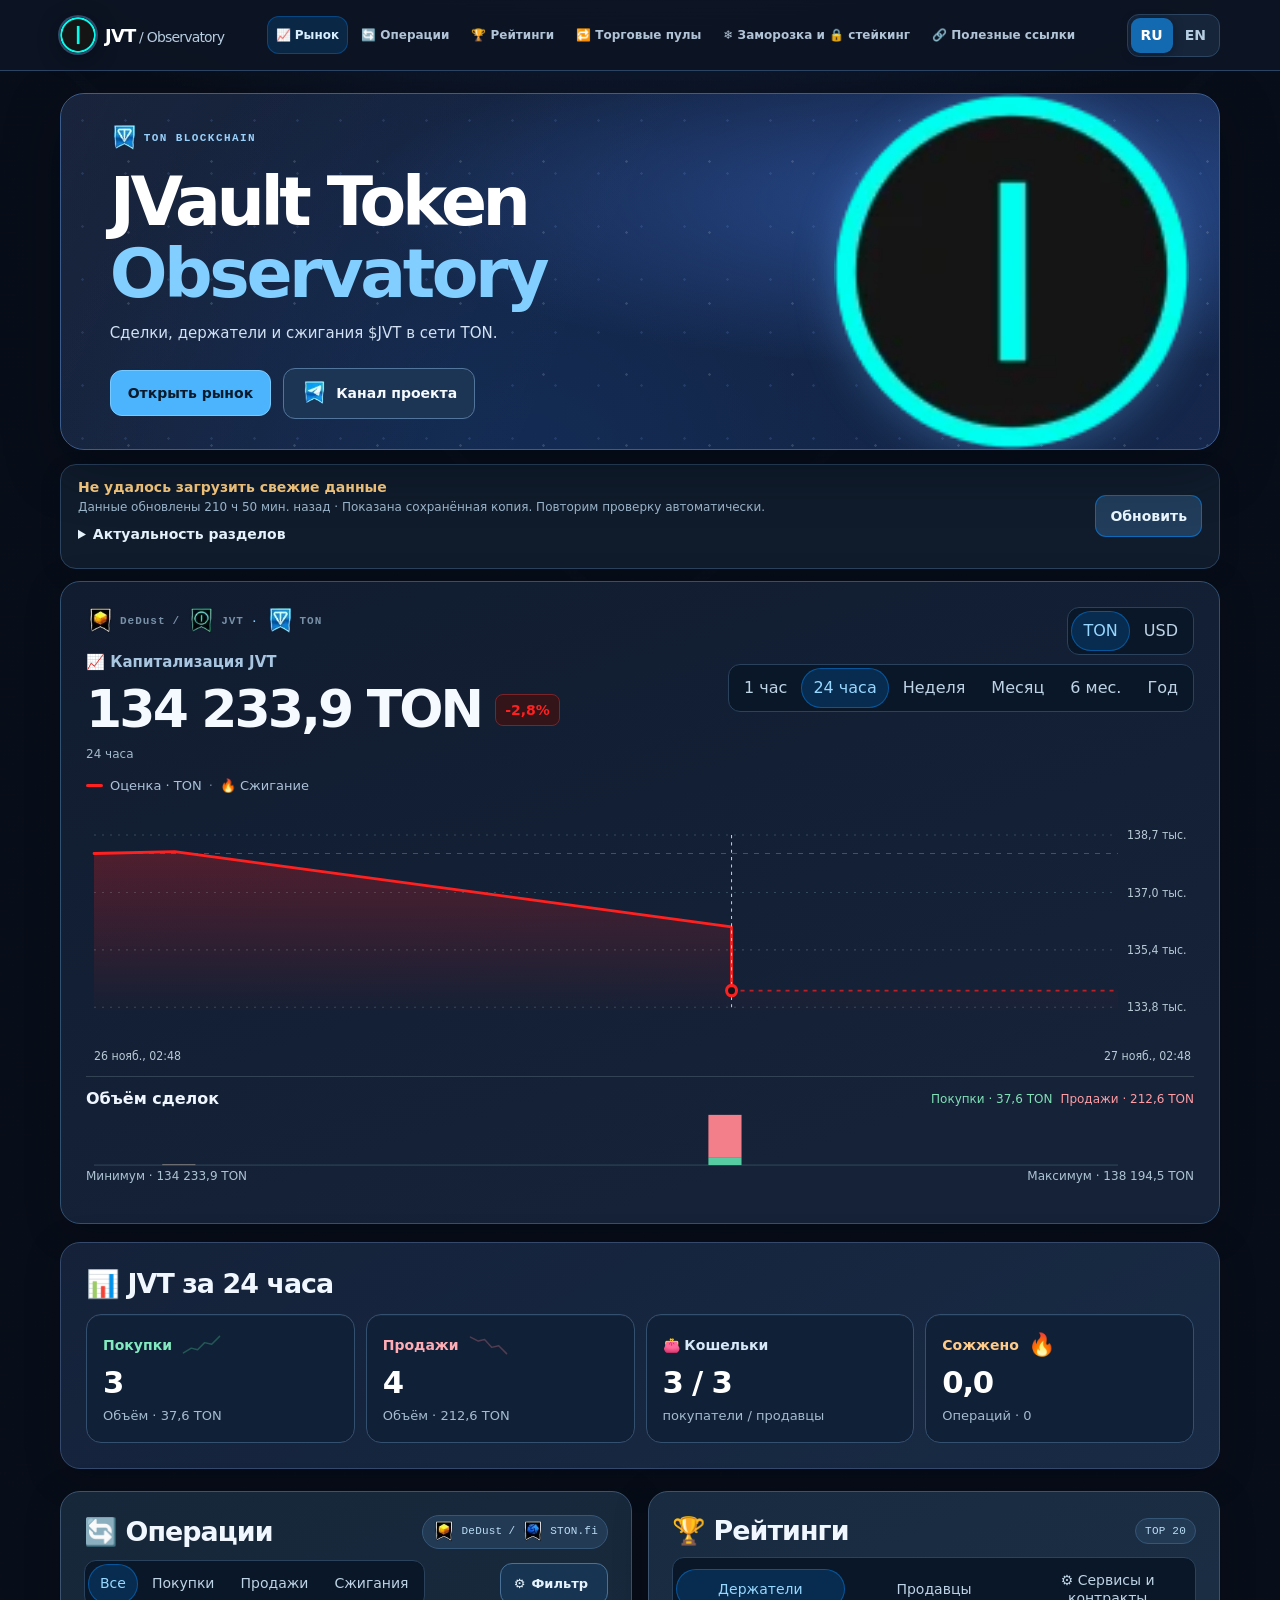
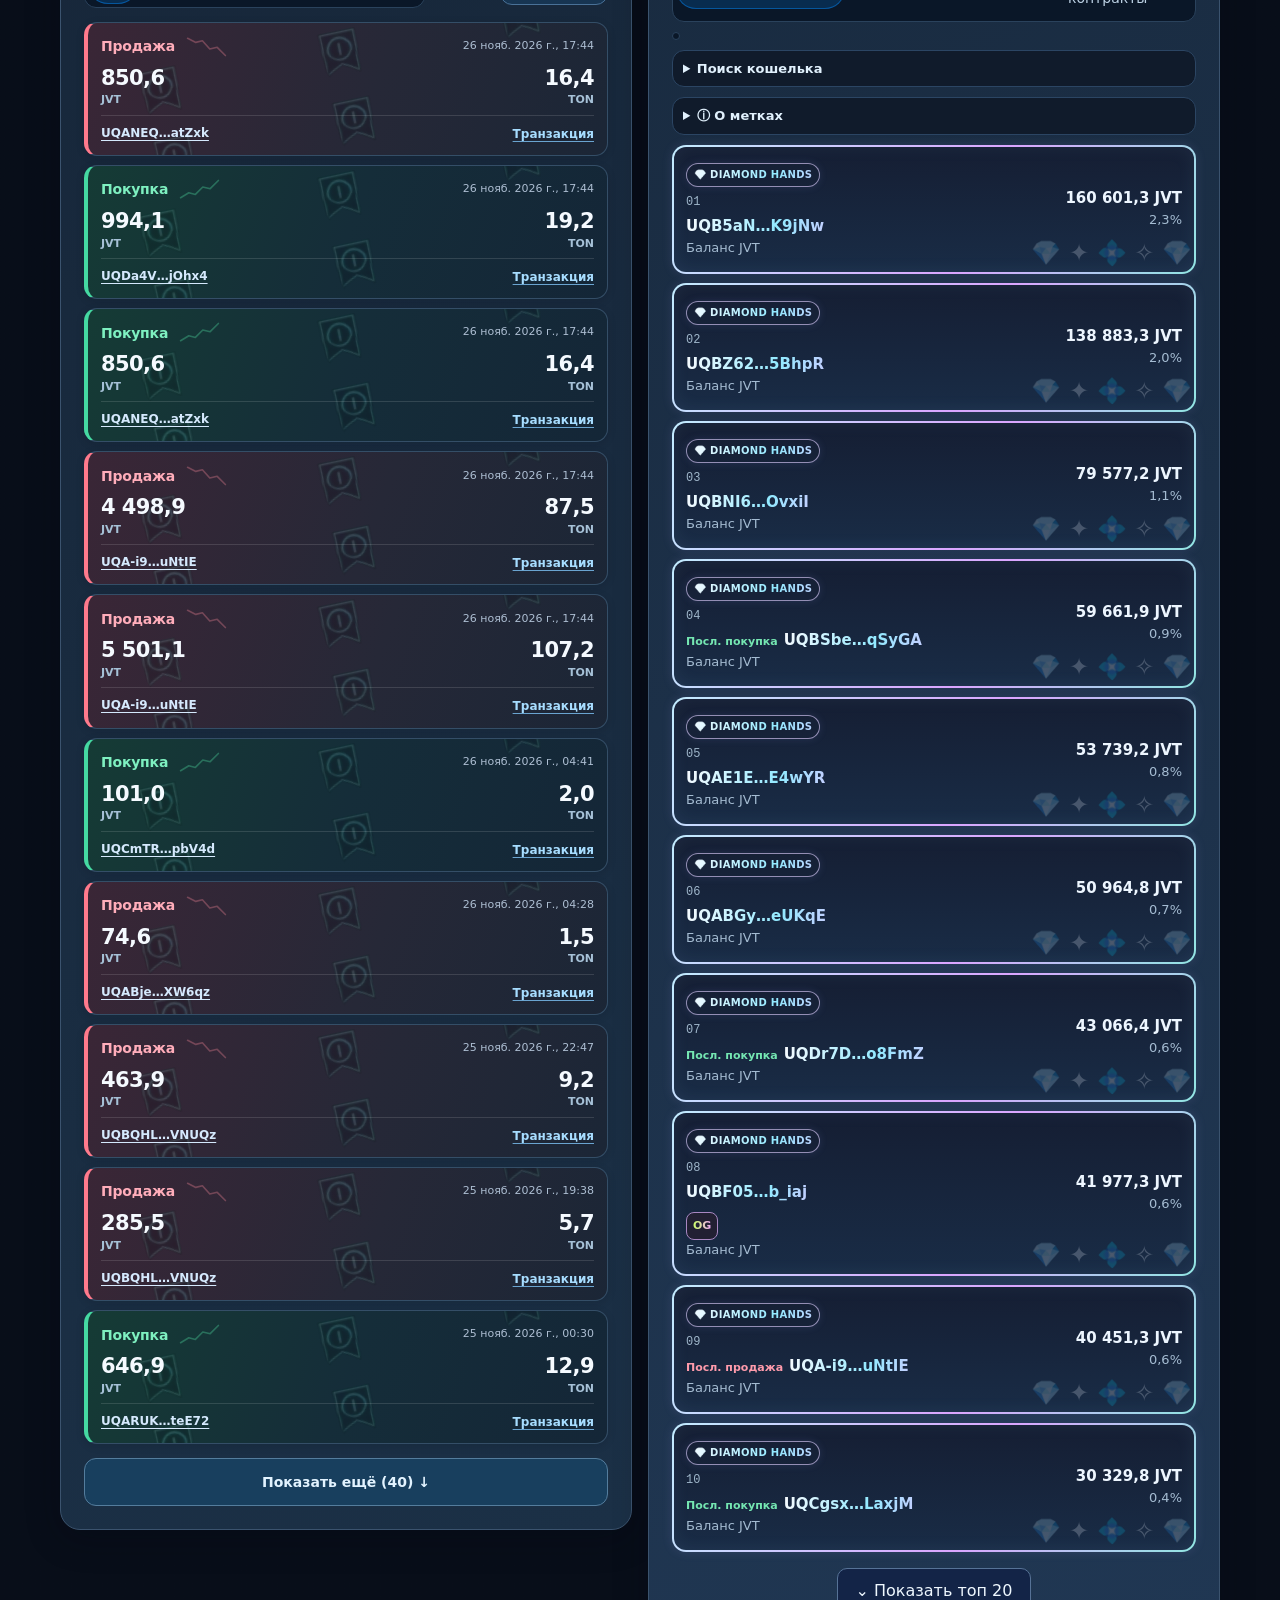
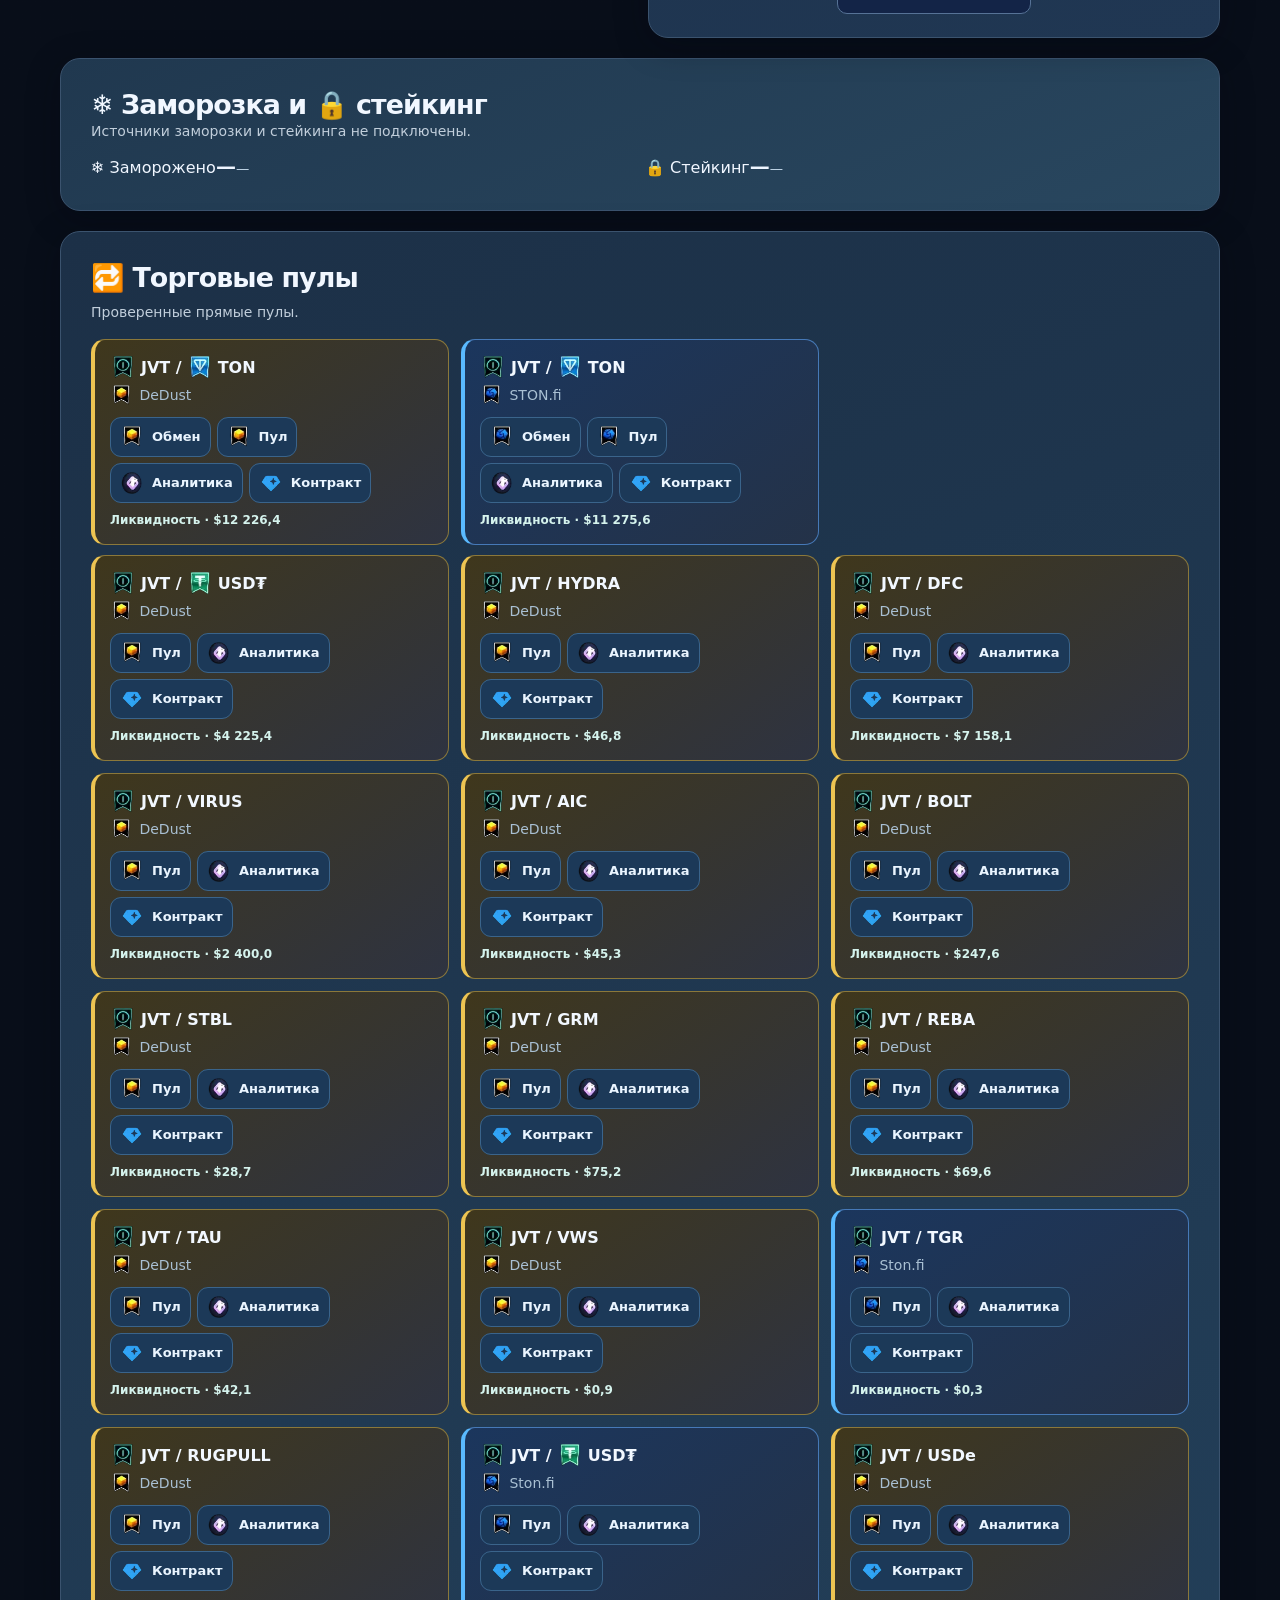
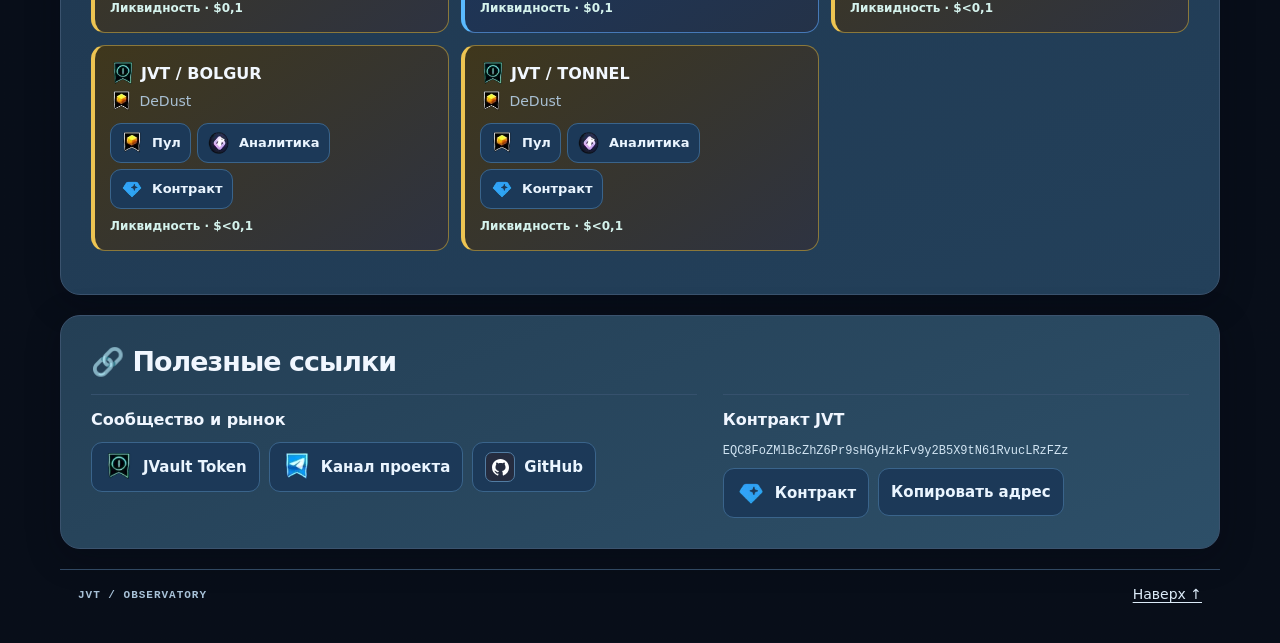
==== commit c71c43e6: "Refresh JVT snapshot" ====
--- a/index.html
+++ b/index.html
@@ -1145,7 +1145,7 @@
 <section id="links" class="panel resources"><h2 data-t="links"></h2><div class="resourcesGrid"><article><h3 data-t="projectResources"></h3><div class="resourceList"><a href="https://jvault.xyz" target="_blank" rel="noopener noreferrer">JVault Token</a><a href="https://t.me/JVault" target="_blank" rel="noopener noreferrer" data-t="projectChannel">Канал проекта</a><a href="https://github.com/Freebielife/JVT">GitHub</a></div></article><article><h3 data-t="contractLabel"></h3><p class="contract" id="contractAddress"></p><div class="resourceList"><a id="contract" data-t="exploreContract"></a><button id="copy"></button></div></article></div></section>
 <footer><span>JVT / OBSERVATORY</span><a href="#top" data-t="up"></a></footer></main>
 
-<script id="snapshot" type="application/json">{"schema":1,"token":"EQC8FoZMlBcZhZ6Pr9sHGyHzkFv9y2B5X9tN61RvucLRzFZz","updated":1795723805,"errors":["burns"],"refreshStatus":{"holders":{"attemptedAt":1795723680,"ok":true,"lastSuccess":1795723680},"burns":{"attemptedAt":1795723680,"ok":false,"error":"HTTPError","lastSuccess":1795690342},"zeroBurns":{"attemptedAt":1795723680,"ok":true,"lastSuccess":1795723680},"trades":{"attemptedAt":1795723680,"ok":true,"lastSuccess":1795723680},"rates":{"attemptedAt":1795723680,"ok":true,"lastSuccess":1795723680},"pools":{"attemptedAt":1795723680,"ok":null},"identity":{"attemptedAt":1795723680,"ok":true,"lastSuccess":1795723680},"badges":{"attemptedAt":1795723680,"ok":true,"lastSuccess":1795723680},"domains":{"attemptedAt":1795723680,"ok":true,"lastSuccess":1795723680},"fragmentNumbers":{"attemptedAt":1795723680,"ok":true,"lastSuccess":1795723680}},"holders":{"totalSupply":"6980694.047154516","holderCount":21940,"holders":[{"wallet":"0:326d13d139ee864cb4f3df55ff026d2db89610c768b0877dce0680d32629fdcf","name":null,"tokenAmount":"2250000","share":32.23175209801881},{"wallet":"0:aa5c2d9cb469becb874312c79abc9da6c2e64c92c108fe31a2f26b00d8134cd7","name":null,"tokenAmount":"1076478.529525587","share":15.420795156670463},{"wallet":"0:d1293ab63e37f49ef131d397605947e9d8c9af22752928673fa44c8b9408b95f","name":null,"tokenAmount":"774880","share":11.100328918094585},{"wallet":"0:d5bebf83fea34c03842071afc14fa92c53ab549218cd0e876f1e31aff3620322","name":null,"tokenAmount":"581280.000000049","share":8.326965715350202},{"wallet":"0:133e2f25f73f9fc7e792ed6f73d4bf8c1694faaafba8ebba72d92c8532d0c6de","name":null,"tokenAmount":"442730.185282994","share":6.34220870148951},{"wallet":"0:779dcc815138d9500e449c5291e7f12738c23d575b5310000f6a253bd607384e","name":null,"tokenAmount":"300233.872250014","share":4.300917218573645},{"wallet":"0:b2821b7060053501669f5e7bc81c8097e3495fbcb49cac6eabacd52104c46211","name":null,"tokenAmount":"249600","share":3.575575699406887},{"wallet":"0:7968d9381d102b64d21c9fe51178dc95d7b6f6e2df1c2e9af77ee135aa664af6","name":null,"tokenAmount":"160601.30906437","share":2.3006495912800333},{"wallet":"0:59eb613f767f3de1abb1a6b8fe328224f4eae5f3b2e32ac1ef39a64c8ad4b906","name":null,"tokenAmount":"138883.341260106","share":1.989534856017904},{"wallet":"0:4d23a72c06aaf85618a3daa80dd0cfadede0e2a7ab37d42b7a6cde9802694ebf","name":null,"tokenAmount":"79577.218992255","share":1.1399614200924966},{"wallet":"0:526de4ad92625e0b0d3e2a363800014f19791b8eca179f88e8a4161abbc12a4b","name":null,"tokenAmount":"59661.865601172","share":0.8546695385610187},{"wallet":"0:04d445180f664e36c25f6d25d522a10c8cfd7ac8fffdd528b8987f49d3f844e3","name":null,"tokenAmount":"53739.204866185","share":0.7698261018628982},{"wallet":"0:011b28cada904bdd4e5846b2411911f30ed14889bd2236b822d0c80f3bc65e50","name":null,"tokenAmount":"50964.798585775","share":0.7300821127742931},{"wallet":"0:ebec37215bda4b3574e946f63607a1591ff89d413b0bc2827e4f32caf52a28f0","name":null,"tokenAmount":"43066.35443152","share":0.6169351376898518},{"wallet":"0:45d39df1b96d13e11bcb13755e40ab6e5375b0777dce6a5ceca696cc77ec1bfe","name":null,"tokenAmount":"41977.316304811","share":0.6013344235007961},{"wallet":"0:3e8bdc4312e13fd70fef85c3e1c62a817d13953827933a29323a8f3a29f16e36","name":null,"tokenAmount":"40451.266226468","share":0.5794734155833233},{"wallet":"0:a0b3126fe794f15e2f5b6e7c49dd86c4641a3503a21e3bb9f4cb6ce254f14b6b","name":null,"tokenAmount":"30329.829619624","share":0.4344815775443862},{"wallet":"0:32ccb547e94b3f0ce7e297af500bf4412681f69bf0f91feccc7cfda1341bcb3f","name":null,"tokenAmount":"30001.741107245","share":0.42978163639007166},{"wallet":"0:707f26ad42d0b707ebb1261d3221e294086cdd2c289244ac8b804c5f4da0be33","name":null,"tokenAmount":"29664.251043553","share":0.4249470159151983},{"wallet":"0:878926355fa0c6836f24ccae62e268275ac6f2c048e4b4027543786847d9e908","name":null,"tokenAmount":"25209.778027643","share":0.36113569592580924},{"wallet":"0:57dd03ee79f9e53b3fcea4b5e76bf0d49aa736ab2fbecdaeffc9016b58e4238e","name":null,"tokenAmount":"21700.504276692","share":0.3108645663325927},{"wallet":"0:732234db2b13cb0c62c7df9e424245d1740c99cb0d345c5439a8f81ac495c32d","name":null,"tokenAmount":"21151.764540158","share":0.30300374715290557},{"wallet":"0:c8dc57418fc1b8a1e31481bd84a2d2015e569900e1bec5b2cda9c5d1b5c93d49","name":"lifeyt.ton","tokenAmount":"16236.230177909","share":0.23258762048921544},{"wallet":"0:4dc951ed19982c7cc92950dad88cc519eb25bb3892882a0c2f74424c2183c312","name":null,"tokenAmount":"15682.288645738","share":0.2246522844262233},{"wallet":"0:2c348509c2d2f5606ed088b3372c57a1d10dd955b7d574cfbbe70956141574e1","name":"kind.ton","tokenAmount":"15437.146145383","share":0.2211405634039429},{"wallet":"0:8b1b0dd6c274e2a35171688668c4bc114d482489c2ed24ef5be23f3ad2b27212","name":"max1fc.ton","tokenAmount":"14282.95995839","share":0.20460658871322468},{"wallet":"0:bb7391152f51becd31d6772a3ce7d109fceb70f62ed43aae0c67d13ff8701b45","name":null,"tokenAmount":"13317.190549511","share":0.19077172641507442},{"wallet":"0:fa7e86bdb60536289dac35b0ce6a7ad03bc3dc7f10b741fb4c24e7eac8eb25a0","name":null,"tokenAmount":"12979.528343474","share":0.18593463996269455},{"wallet":"0:32c9d384057fcc41dfb1cab0e0f40a316a7eee4b97954bbe575f14a853ab0068","name":"denchik.ton","tokenAmount":"11914.343794058","share":0.17067563359139837},{"wallet":"0:4b00d13f14b6e235136b3d4bfecbb22e06b806e7b02d0144a42eb5e3e856f7da","name":null,"tokenAmount":"11707.695004493","share":0.16771534356623627},{"wallet":"0:7f963781e35c6956f88320fec3ffa6462d9cabbaf552984dee4a848561fe7c33","name":null,"tokenAmount":"10929.280668347","share":0.1565643844941466},{"wallet":"0:b5789628fce4af763532dd48ed8baed07f177f2ee42081d5a2d55d331d133deb","name":null,"tokenAmount":"10119.738768513","share":0.14496751612596498},{"wallet":"0:e3231a91057e722e68854b933edf1ec8aacb458aca2e9eeb4230870b0ac34303","name":null,"tokenAmount":"7454.147572247","share":0.10678232740031737},{"wallet":"0:3ce34252333a1ae29a0f2a6ca47e4ee2f92c14eaf0f1eaf9bc0b24e582f6072f","name":null,"tokenAmount":"6967.769881439","share":0.09981485844203723},{"wallet":"0:6b8d1b74a5ce2e8cf15b4bb30e250e4c9c27dc295946ebf4f82bf16a26281739","name":null,"tokenAmount":"6419.003050839","share":0.09195365113380849},{"wallet":"0:6f11380041f208441cea802921021b3ac77ed51912c718089ee93b8f53fd1160","name":null,"tokenAmount":"5689.638639657","share":0.08150534318254818},{"wallet":"0:72bc53290f690c49cb2ca62fd57744b3da8fdd530a56ebd96d2872b0e7e83103","name":"iambigbuyer.ton","tokenAmount":"5558.500660047","share":0.07962676236058171},{"wallet":"0:9196ccbccbb5685c6220b69538018f4653abcd61f80197dfc75b2f2057629d92","name":null,"tokenAmount":"5213.355120644","share":0.07468247548779305},{"wallet":"0:dfba4e7b0a984a46df571c913c96b61050e29f148cdd4e0a89023eb221e89102","name":null,"tokenAmount":"4918.844605573","share":0.0704635466380027},{"wallet":"0:fe98106451d88f11b91d962dbaf032ac43134cc8f3470fb683312c258971b9ed","name":"hochudeshoviydomen.ton","tokenAmount":"4528.509095165","share":0.06487190334621412},{"wallet":"0:f3b40f82c0a36a7fe2335bd8aca0f2397de59ad62a7243134c297865627dca4f","name":null,"tokenAmount":"4500","share":0.06446350419603762},{"wallet":"0:4de99f7eace360095e01e730eccc3d244ac0c2a93ff99144f300a3f8c385ff44","name":"cryptospace222.ton","tokenAmount":"4465.815653644","share":0.06397380580609122},{"wallet":"0:46418731f48dc5deba68a6b0620fb2239ffb1cbd8b6c8f342bbd6f78c90e4bf2","name":null,"tokenAmount":"4333.33333","share":0.06207596695584104},{"wallet":"0:5101acbfda467a474841d74b64834712b82bc99c4b589ce32bf8e3c0ebc1a2b8","name":null,"tokenAmount":"4300","share":0.06159845956510262},{"wallet":"0:d80adcd4218d78f89aebd88725227542c4a85d4f106556a54a33a2d0c36de46e","name":null,"tokenAmount":"4204.911369373","share":0.06023629371189838},{"wallet":"0:6312a5fee7e2619bc538664a4ba70a8abee7896e32f14eaf05a4d0cc7ed6e80c","name":null,"tokenAmount":"4166.66666","share":0.05968842971564446},{"wallet":"0:f42ba86896a0365354eb0b7e8a815c5fb201bb8deb10f9b81baabf86907d3292","name":null,"tokenAmount":"4127.514939071","share":0.05912757257644698},{"wallet":"0:ee5c85bec3c00cb67f307526593fb702cbf9b863a37290b9600cff12ab1e1f2d","name":null,"tokenAmount":"3870.603000608","share":0.05544725172686436},{"wallet":"0:771f8c1d3f09c96e13033efe9b221a86a4e445b58eefa2afb006aab9863005fe","name":null,"tokenAmount":"3762.938947413","share":0.05390494013910918},{"wallet":"0:7e3a020d207c99aaed803ab62d4e83b9c1f0257b90157b963f12af703d883bc8","name":null,"tokenAmount":"3700.569965776","share":0.05301149055922933},{"wallet":"0:aaf5f6148be21e202c703730c7ffa53317bd3e1b728e7c371a9ad5c1133f2e80","name":null,"tokenAmount":"3693.38813631","share":0.05290860924947006},{"wallet":"0:0358e3a9a16664ebad03ba100591be0abf520d87ec804ce453c02ecb0c6a314d","name":null,"tokenAmount":"3664","share":0.0524876176387293},{"wallet":"0:347513f918fa067079d982aa4037d248a3d193818a7a46f447cd3269a3feb099","name":null,"tokenAmount":"3655.033258361","share":0.052359167063780306},{"wallet":"0:a8efb445d62ea4bef256b388448ff363189594e2ac1c65e97b24d9d536719b6c","name":null,"tokenAmount":"3652.242244548","share":0.0523191851680813},{"wallet":"0:ad49c2e234cd4f0dcfe9349b285b6478341143642515d6a6350d8616578cc397","name":"fastestshitcoinbuyer.ton","tokenAmount":"3447.698237535","share":0.049389046622668666},{"wallet":"0:82510c4ff1360c159c2543653dfdafdcb7f6f5dff294c54e239cd793f28f1ee2","name":null,"tokenAmount":"3425.097880696","share":0.049065291467574705},{"wallet":"0:7b39673f61dfc7b7eb3eeaf69451d084ecd618499492e4a5957b81f599de6014","name":null,"tokenAmount":"3324.220880948","share":0.047620205935010505},{"wallet":"0:7d84119fd1dd3ec3fcb1aef68cb271c7ef9ec2778228b168da980c081c371dc7","name":null,"tokenAmount":"3318.199399992","share":0.04753394687659418},{"wallet":"0:4d40e452b3c9823ff225b1fb23f2d08cbf1a702c62a4c25ad13d0959be2d1ad6","name":null,"tokenAmount":"3101.607854282","share":0.04443122465088244},{"wallet":"0:a61315b2fc958f04ff9f7f98a73572e25d8e1dcc285444d1ebf51f01497fc6f0","name":null,"tokenAmount":"3065.458457055","share":0.04391337646869867},{"wallet":"0:0b4a151b543523ee7fda0b958fdd830298a18f712307efb37e712bc413653637","name":null,"tokenAmount":"3005.950875824","share":0.04306091708816964},{"wallet":"0:a6c9014b143fdaa2d3e8ae9b4bb84966f385b8b22cf1bc1ff733ff55749583a3","name":null,"tokenAmount":"2867.122448612","share":0.04107216888814518},{"wallet":"0:852c086e0c6f69c5b0999e220ada2c26a14d7e53f1bc5f3d843c3c27bf5513c7","name":null,"tokenAmount":"2788.350385407","share":0.03994374150437939},{"wallet":"0:712cb2b613edeafcac9e7b79b188e3d387ea21c415d6e4e4c0cfbffa6ab7031d","name":null,"tokenAmount":"2692.688739786","share":0.03857336708351513},{"wallet":"0:f7cea2f8a4e3866427011995ef7b343549e8fb680ce4af82137a7ce0a427758f","name":null,"tokenAmount":"2673.85","share":0.038303497932127825},{"wallet":"0:7542a517d6a2be105f8cb97e8fd07726534a3e70f466c9128d415acb836108f1","name":null,"tokenAmount":"2643.612976719","share":0.037870345826094394},{"wallet":"0:34679b9a816462e5926261b7c126836a112118b14dd4113579ab9235fd2fb693","name":null,"tokenAmount":"2629.563223598","share":0.03766907997736798},{"wallet":"0:48622568a0941b14789fb7ee8332e081185c73bce805819fbb1b35270306cf32","name":null,"tokenAmount":"2593.627774849","share":0.037154296654875164},{"wallet":"0:3074b46cd49528b7343b1b0d2e5042acaad06168a0ba7f4e35f42ab9add7e8ff","name":null,"tokenAmount":"2529.8367263","share":0.03624047564914003},{"wallet":"0:1890918bef5a76290a2a77108e116952097878e35561928c3cc88d09e1c9b65b","name":null,"tokenAmount":"2517.587216457","share":0.036064998687103667},{"wallet":"0:4352145b9f41700aeae8e57cfc86e69d6511a11cda55e4662b4f110091cfe9f5","name":null,"tokenAmount":"2504.445814274","share":0.03587674516826686},{"wallet":"0:cf9f317e71b1173c9e40a59bfc4f161e2ecf63c0cf34a3b8338533d023cbd47c","name":null,"tokenAmount":"2500","share":0.035813057886687566},{"wallet":"0:1536024c21140272a82f5667842b3e47f2322396b0e4952b71d36f80f9c4f008","name":null,"tokenAmount":"2447.15412236","share":0.03505602889668992},{"wallet":"0:c668bd285c2dadd52e3ff8108db21d1c1d2a5c46d0e1ef77c7e4909589cddc59","name":null,"tokenAmount":"2387.320181842","share":0.034198894346546015},{"wallet":"0:9437f2b77d9e225bc8929380f890b229e019e81dabf3e8f87f77214303563139","name":null,"tokenAmount":"2344.555812345","share":0.03358628521043251},{"wallet":"0:ab83dc7f45e90f605f6d45c43be748fd28830d0bfd23cb23cf4220f3ba42d8f9","name":null,"tokenAmount":"2332","share":0.03340642039670216},{"wallet":"0:1aa8bd6d88f0b451f328c8aab956431abc17d5bb47614d66118aefa2ec718a53","name":null,"tokenAmount":"2120.675382229","share":0.030379148089056184},{"wallet":"0:3f32965902c55382dadd9495845a3eb046df7af257d06b8b636a6e79db51a277","name":null,"tokenAmount":"2090.905304316","share":0.029952685079620397},{"wallet":"0:2664c44b8855e7341bfe06f3e78edb13b74bcb50ab95dfbf7911ff1f9fc86319","name":null,"tokenAmount":"1948.975473731","share":0.02791950858418505},{"wallet":"0:1524c468e6d1cbb228f081e14b863d0c1150abcffcf4a38e8b862a0b554f7c7b","name":null,"tokenAmount":"1910.805710886","share":0.027372718213669402},{"wallet":"0:6b04b06577ef4f58191644405e464da25050e81a3466d5a646c417118e0dba2f","name":null,"tokenAmount":"1894.881884328","share":0.027144605844749713},{"wallet":"0:62e48536bcfa13539a4285d9924ed0202ffe8ec3077396f6bd6f4c8e0daddc52","name":null,"tokenAmount":"1888.152228825","share":0.02704820202791515},{"wallet":"0:4792989c9ed1797f03a25192a7f079db2112137dddc1fd5b9e7caf5308f2bd04","name":null,"tokenAmount":"1887.85787691","share":0.02704398537104677},{"wallet":"0:69a4eb6532d217405350c291b307cb91b3b43660b36fd005a26c8389026f6ee5","name":null,"tokenAmount":"1854.003106573","share":0.026559008231118973},{"wallet":"0:6f6813fe0652888be28a653aba567747fcbbc38a5d1b8b1f30408b623120d41e","name":null,"tokenAmount":"1791.812931844","share":0.025668120100097815},{"wallet":"0:63f3bd76add792c1045816cb7ca76ed5952f7a6f540a585b03ce1fc92bf9dfe9","name":null,"tokenAmount":"1763.369330773","share":0.025260659167433187},{"wallet":"0:920dd5e3cdc0915f36d9103bcdbaccaaa5b78ffd27512115ad00db967e33b5c6","name":null,"tokenAmount":"1697.595882248","share":0.02431843983966003},{"wallet":"0:2a4106fec713ec1ebc1e4e7ebaef47b41108d2c4d54ea65a4eb4b3a87c1eb3f1","name":null,"tokenAmount":"1658.830273534","share":0.023763113844105167},{"wallet":"0:24e7098c4b718fe5242e9f01c772fb5e78bd85a2e8a20ec188ff8a5ef3242318","name":null,"tokenAmount":"1626.396889171","share":0.023298498375443843},{"wallet":"0:ce4b2c5d9836476db42ed2806feafac33a3c9dbad2e6ad5e4935a8fc6c5eca41","name":null,"tokenAmount":"1529.110459919","share":0.021904848566487438},{"wallet":"0:27055727e2a638eeea0f8ab58d788b95c305cb30fa644bd1aaf0f154571c43c1","name":null,"tokenAmount":"1519.092023446","share":0.021761332228350777},{"wallet":"0:b994f7c4962baa3253a38ea93962d4f13e09134967df13328c5c80f78adeaa1e","name":null,"tokenAmount":"1448.260867248","share":0.020746660109510786},{"wallet":"0:5c9e40bd693444e2821281c85aaa0c08c93c929581cb874d1ee5109134564503","name":null,"tokenAmount":"1406.972330606","share":0.020155192608384158},{"wallet":"0:14b3b7b4ff0f322fb897d2d26d5fa4f8ad894938823ed4131b8ea1f839edbc23","name":null,"tokenAmount":"1403.205898431","share":0.020101237626980337},{"wallet":"0:134246a759217570fdab6dd7e1b46ef95c1eef7231a0c29ff7be7bbf512412fe","name":null,"tokenAmount":"1387.75014106","share":0.019879830453616246},{"wallet":"0:9b85befb504f88e144f396ce8095e36be1f77067f0fdd3087368b6b6cb7cc249","name":null,"tokenAmount":"1373.835591968","share":0.019680501432776668},{"wallet":"0:599ffb509672f3e70e33a4fac9724cbb15aafaa83724d4fba334ed93262e0bd6","name":null,"tokenAmount":"1354.718523584","share":0.019406645162112685},{"wallet":"0:eedc3d405aad9caa22881598e9188cad4d90a87005a681690b879a5c0e78007b","name":null,"tokenAmount":"1324.139661141","share":0.018968596133800596},{"wallet":"0:c7bac1e05590c25d9819a9baed5ce9eea45b32286e2453519125843ea63c2a94","name":null,"tokenAmount":"1301.3713361","share":0.018642434796730098},{"wallet":"0:0075326392902d074044098d4fe21f76d2c47744b7786dd409b1cf259e3d07a4","name":null,"tokenAmount":"1300","share":0.018622790101077535}],"asOf":1795723680},"engineVersion":"1.3.0","methodology":{"valuation":"last observed swap in primary_pool times CURRENT total supply; not circulating market cap","primary_pool":"EQB7zhVOQKkfoMtnGU4f_uf0f6HmgcHJj6vZ-NTyHhsaPHCo","sellers":"sum of successful supported native TON swap sales; service roles excluded","holders":"balances excluding known services and identified contracts; unclassified accounts may remain until verified","burns":"accepted burn notifications and zero-address transfers shown as distinct evidence","usd":"historical TON/USD rate from CoinGecko","history":"incremental confirmed swaps; missing intervals remain partial"},"serviceRegistry":{"asOf":1795659115,"source":"https://github.com/tonkeeper/ton-assets/blob/main/accounts.json","sha256":"4286bd47e11399901a7d713c9e98a5dba17300d76fe272f4f5d46110a84f4e2e","entries":{"0:ad8afecfacc248996885d8be6824280f9f3a7e54c2f6080b7971b9f556c280c4":"Crypto Bot","0:dddcd3cdad60af4c0d69389f567ad51d0c263fa4968d655ab424c69aadaf9322":"Wallet Bot 1","0:436a76c2794a88e3fbfec6b9c0374fc8db046f10868b835420d9937973a665d4":"Wallet Bot 2","0:6e814e6450e8c578067bb656298fb4d01397dd15018d7f34dc369eaba4c2111c":"Wallet Bot 3","0:5f00decb7da51881764dc3959cec60609045f6ca1b89e646bde49d492705d77f":"OKX 1","0:f15db2c62cd86aff0860d39c491fc73a31395fafeb5945e644498562260c782e":"OKX 2","0:e7e86da08742ed933434ffeb8f08a63c7e100ee842e25f599a9cbf0891574a6c":"OKX 3","0:0338def34b84c6ee9134a04ab1601450be446340a37ae259de57cb37bdb590cd":"OKX 4","0:a30a49ec725e9f57244b66af4c2da7ab76004b4fce80d3a34b1cd0c37762abce":"OKX 5","0:24da1e7b8da901e5b3dd0f98c397feb6e5a5ea483195a8b6bd0682cf2c5327ae":"OKX 6","0:7f2e84c723d8b6b6b1aacf810c8c26ab23c22022b464b87104b2d3065b0ea70b":"OKX 7","0:854ec4521efd52ad43bcf1988e4c44ebdf9a26ad18fa51abfdb685fc3b348a5c":"OKX 8","0:f9bdc0de461c1a2e002fada9550bbb095c8f9f73668d70c517a9cc7e050f8e5a":"OKX 9","0:9b9b739de2527ae72d21083f5198d710c7288453b4733e57ecadb2e189ac829c":"OKX 10","0:b31535e934db05bbc220267467903c8108bdabcbc2a06588838b726ddf589ef0":"FTX","0:57eb74407604a19f7e04005315ef70aeb7b675e6551977586756f6baf12125ee":"MEXC 1","0:1c7bd690f4f93de8b93db5790129dab65926c6e1fc9b57380089db5529516630":"MEXC 2","0:d887d0e2d1c4fc4126e71c970d33ab1896940000eae703bb1ab6cecc830777e3":"MEXC 3","0:7994848c1fcbcbc57a6a5a987b66eb424b8b54e10759b6b514a66b600c2b0eef":"EXMO","0:8d195793baad9a08c46dc353aebe999341dabd07721b9725f19e18abc3d10d92":"EXMO Cold Storage 1","0:26ab8ae763a3a7c3067d882b7b01cd5d37254cb8768f57b6a47c00028effc7b8":"EXMO Cold Storage 2","0:0130c77346e9ed82df677d107ad6a775c11f9c18f6a05c0dd17906b355850dad":"EXMO Deposit","0:342a359e38357c083968129fddddf049ef5c47315bfbef27505a356bf9f02d65":"CoinEx","0:555f3053e257130374bb831ae0e219e5e5f9ec0ca8f8a0d133369d3d690c64c2":"Huobi Deposit","0:85af78e8d035e920117cda654615cdf371d464480b629e110d3c5310d85ab362":"Huobi","0:80d4123841167ca989ac912443cc99a4b9c1a87584536427ff6fd85c92395ae9":"Kucoin 1","0:b37e57033db21d10b950e6143b658c10c3bf425bd193025960aef7f22dbcf4fc":"Kucoin 2","0:07ce60b7e5f255a88c3707f3fbc79e2cf924ed6b4b7d09c6324f0ba2338a48fa":"Kucoin 3","0:a14b1f452385b2bb984ad2c4441e1d23cae071fdfc096dfba53ebba3b6ff1d10":"lbank.info","0:75726a716f747e60b0371cb0d5d35471e8e1e931003fecc3a0961a8bd82c09c7":"xRocket Bot Cold Storage (Old)","0:c1dc654b598ab84cda4f12372efed8907cedf0901865a58649087373e01b1c24":"xRocket Bot (Old)","0:45614fee399c43d77bb597558791831bc0ee31754cbb2b5b1fbf5a3488ed9940":"xRocket Bot Cold Storage","0:011a8f0a0b36b779af033473274966666d1cd6fb4e77df679375fbd6f970d012":"xRocket Bot","0:c3f1da8ecda8f8cd42bace224ea3f1b6971eaa7f54c492d4d190527b4f573f7c":"Bybit 1","0:4a1f3ebcc66bdcefa90245bdf541a50ada1c688a487534b1587abffd93038834":"Bybit 2","0:cd525c15904d7b4027eae08b318624260f371ce8c9f4fcca0cdb7b583854107c":"Bybit 3","0:ae62a192da96e266161a702cc9f6de91c0c3441f17ceba51bc442dfb2031a30a":"Bybit 4","0:e3ce05c4da977132c24a3b102da8b5fbf2ea9173337b49de346e4a4b057f7579":"Bybit 5","0:e33ef85d174eb457c072d1ee10215b69ab9b64192f7421302ab1c8e26b7ad4bd":"Bybit 6","0:7f97f36dda3f7dedc9e12f8c09c4f89e7fbc17527ab3f67de4c3b155297a56e4":"Bybit 7","0:7d133d4e425c8e00de015513a44e66e6d163b21e71720aec7579965e5de28c55":"Bybit 8","0:f2dc1860686cd658987e2bed8216532d8c004460dadea907cc7d4ad7236c496b":"Bybit 9","0:4a1c20bc9a6f9294f75f1c87a7f383a8b73a483a2e6dcb3630ddbe78b3ccad00":"Bybit 10","0:008bb088e81e38d583826901093567027cc1575ec744ac354fa4eeec302d166d":"bit.com","0:1882478daef1b7ed200cbbdc201bd4ed0b24c2e5f1a4c7c15aeb7e3b1a759193":"Coinone Deposit","0:a4d2072b1edc1355fc7fbee0095beec7889a2d3cfaa9edcf2ce9e128631abbd6":"Coinone Withdrawal","0:f3f4ed0913ab555d023745058f1a6c55a49d4876593cb9bdab1f780a99b185bc":"Paribu","0:f9873509de5a2f97f7b2805f5f7aafab447f43c91e751cc8efabc6d2ea09d78a":"BingX","0:b496b8f73b469ff06a2d89e62c4d70a103fc228c821537b49dff092060bc281f":"Gate.io","0:60ff0b28e2b3839bef250a81be9f2e78a6265b980ec5d24df4e44bbff2c3fb25":"TIDEX","0:23eef28b6da5a368d6c0b8028fd5ed47c26758676bc9db1b5653caaadc969f91":"CWallet","0:00ffafa9fb3d4f837824436d19953c792be6632af73a9b82c4dc69ca07195087":"Matrixport","0:b58c73481f25a280f9705ab3424be850614d823256263ecfa049fa9fb917720d":"QMall","0:00b402b789e5626e1c61b50c5dbe2024426e92f16c0c2fb735396df96046b5fa":"BIT","0:2c54797319837b4c6d014fc991c1a8d4294dfd4d6cec4937e370f1f27db0423f":"Bitforex","0:6a5a76a1538cf9596590ec3708470649c342624bf92e63a6a7a15254ededa904":"Bitfinex","0:59b065c5d66261a5317660e96eee476aa6a11b749bdcbe8c0d1f3dbf24200d1c":"OMPFinex","0:3cd5ad54b190a71caab984b0f210e3742c7f2147b7e9073377d7c6b470017362":"Bitrue","0:6c53cd87cc0d33486db42c1c7fc03dfaeb2f7b815afc368ab1aee567edda3f72":"Coinspot","0:9a582c23266b8ea47eb71118a3c040d42b230b2266fecffe2d3cd390c0922c35":"BigOne","0:dd528505af15c6e5206bdd8f6c9a3b541f80ca98ae8a5066ab3ff8de1ff5e678":"Farhad Exchange","0:2b6f3cda567c385f0645486f3c665a451f56b2969d1be57d86eb77c6077a81d1":"BitTime","0:cdf7f0d7c09036f064272e3c429ed570be49ef29eb3a735b64bbc17915073732":"Bitget","0:e9c0a24ffaa6aa4f228890e71ae9550bfc53a6c57e643bc31c240e18727ac1ce":"Bitget2","0:336502faf83ef5b532d315ba71450b661c90e83fce64d8bc1fd2bf642f3555d9":"Bitget3","0:b308c7f9b4f596f6250175885972549871b05c70ed3619fd5a939401eea972e4":"Bitget4","0:e2d1df206b372db1f3b890e60d185b67aa0c9f1b6b6ff60a05091c8c01b40ac4":"Bitget5","0:7a0dc94da9f48b968dfb87be38d4fab7286288db7a04d3081feee177376d9089":"Bitget6","0:8785ef5ebb0fd24c6911d10f43c00961e9748fa54297a1ac517e3c5fe76bb0be":"Bitget7","0:213b6804c2082135a4a803da8e3b30cfed51aee9af2ad2100334b7f4711d3bcc":"Bitget8","0:573dfe99490a041703e977e4724135c5b8bea0bea67839612247451ca9d5c4cb":"Bitget9","0:de2519a527de7e1d4c1028bdb74e022b28a6e370e4fec3fc27d8d971308f99bb":"Bitget10","0:06476e580e250d0abec5c365a711833483c581d57b908be37d56bdb0e338c312":"Bitget11","0:c9959a997e1d4e4383d8db37b86d2101ce78dcf1f1b3904d9888fe572ef0efd4":"Bitget12","0:c07e51e5b694937758f45f4003071c84f4c4a68bdb168a22c3d6c8b89cd6186f":"Bitget13","0:1797a5c4c50a2b312ce9927ff6f12efd3b0b58ff311445118c2d2e64312b5d79":"Bitget14","0:6083005b354ab1c4785aa8ce8293ee5c9c182e9248f27e9c9074f35c16342083":"Bitget15","0:f99b14600ae44d2f12b178e8c6eabd78892ae82c5e45b6898f9deb7eb203f9c4":"Binance","0:8e91b50381c36dd42accdb51f5cb5d96848568b4924f8079b1a5ae7e10f43eda":"Binance Hot Wallet","0:ca1d9edeef40b3a9dbd9082f3767859547c3ce0bf641d09d58e33a3cf06fb309":"Binance Hot Wallet","0:a2faca7adfebd5c5970108d1f79065cef32b0c143fb13489066b684cdd7ee95c":"BitMart","0:5d5a830e48214791f4ab5352900c624d3bff3c5efd630196b180158eb789990f":"Nobitex","0:cad898b200a0934ee416c2039bbf3f5d7f1a323172875b3c19d378a6f540f7b1":"Nobitex","0:4532d5bcdfb05d3275cbf255bc91c3635cd48d63b719441581c5542a4750fdf5":"Nobitex","0:a32d52ced80a23fe4fe90ba94593ef686de03f9fbdaa069e642826a95234b982":"Nobitex","0:fac8ffcb6f89572a1232d59e91c65909ae408663fd2ceaecd35f35b5e9d670f4":"Bitpin1","0:c14ce5d772539be26fde315a505a1e0514104e76eef776f0b845e57df0557ddb":"Bitpin2","0:dd36441bf4aa8a6a6ecfd763efde1eb82dd86bdcfb1456b45ff4b73f87657184":"Bitpin3","0:402f5d4f4f8bea7b0bd511b9d3771834c1a22bbbbc8a326035eb07aa24f5c9f9":"Crypto.com","0:ca6e8f2a3dfc875b8673d8677f3818c4b8c02d1aa481a86a0c61bd09f8269f1d":"Foxbit","0:60def37fb0e6f41b18a73c2496d96b25442344864ca0ed97189a6f37e2439c56":"Richamster","0:97ad93444915089e812238ff10abe9066d0b03ea3dba2a8630fb9c9f88aa455c":"Wallet in Telegram","0:1f5806c73d03bbc96eb7eebf16067f1f2e8e270cfa16d57001aa9eaf7456f008":"Wallet in Telegram","0:1b44ec553616b0e4551037038834bdf0bdaa1f0440e10f3331d9841585612a68":"Wallet in Telegram","0:cf06c94efdae26faaa1d85092fc4daee78eba09e69c36dac051c1d8ffde35f40":"Wallet in Telegram","0:91887059ba56a03790b0696d7a402ac0691dff62fcd398e813f97d3b2736fa58":"Wallet in Telegram","0:6db0f022632b6269f0d4dbf8ea60a8448bbc2bcfc6812e31af8cc6405c268af7":"Wallet in Telegram","0:dd6ff02c59634745529b99a8d5beeea9f6c38a9188e6a7e96a424e3820c8ac0a":"Wallet in Telegram","0:023895aef955024920a291c6f3715e291df1b3dd254eafa8b09e21a2d58d5897":"Wallet in Telegram","0:f5066318091a8cfb530ec732104ce38f7783d92a6679ffcc0ce0960b0e94c7d0":"Wallet in Telegram","0:0c5684355f5410a923fb7dd59314905dc7ff157b28c9130671c7a4f17007e898":"Wallet in Telegram","0:23fe558cdf44249381aef36472e64a5072a24ba97fb61b2f5791da6013aec92d":"Wallet in Telegram","0:b7be71ac1b40e436db36721d9c20e82d44e78fc1e86a8ad15e00b1cc16831dcf":"Wallet in Telegram","0:55b7223f04dd1f2e1b3f28e4ad628fe6cab60004f280fb0a58cd27fc590b2eac":"Wallet in Telegram","0:659dbf460831a72795c4a9a9872fb4a3e7fd302783068dae53e8f2a5c150084a":"Flipster Deposit","0:d0a6eb95408e95ce97b0ca597fc523ff4809523635e8f519e00fdcbdf42f0c54":"Flipster Withdrawal","0:ec85cfc7fd1009362e421b5a0141f510d6540107ab73e7829fda1ef9e97a75e3":"CryptoBot","0:817438e5b0e6eb113ab74d73fc95f7ec19247dbe6ee27a42c3d0164d614c3ca1":"Ourbit","0:66a1e72196d64d6faf48fa4b2ea861f67b0484d2d14a59caf701d8c286ce44e5":"OKX 11","0:419712bc541c4489d6f1c38a105722d293b8847fd54f2717ad69142911b8be5c":"Bitfinex 2","0:6c25b5f2fe5ef1a6a1978f611f61a50883fd50a0822b19176445fca931823263":"OKX 12","0:14de4b02647941779108b7b99be85596260ccde813351000055d744dd8aba04c":"CoinEx"}},"identity":{"byWallet":{"0:326d13d139ee864cb4f3df55ff026d2db89610c768b0877dce0680d32629fdcf":{"checked":1795633861,"domain":null,"linkedDigits":[],"role":"unclassified_contract","activated":null,"serviceCategory":"contract","roleSource":"https://tonapi.io/v2/accounts/0:326d13d139ee864cb4f3df55ff026d2db89610c768b0877dce0680d32629fdcf"},"0:aa5c2d9cb469becb874312c79abc9da6c2e64c92c108fe31a2f26b00d8134cd7":{"checked":1795633861,"domain":null,"linkedDigits":[],"role":"unclassified_contract","activated":null,"serviceCategory":"contract","roleSource":"https://tonapi.io/v2/accounts/0:aa5c2d9cb469becb874312c79abc9da6c2e64c92c108fe31a2f26b00d8134cd7"},"0:d1293ab63e37f49ef131d397605947e9d8c9af22752928673fa44c8b9408b95f":{"checked":1795633861,"domain":null,"linkedDigits":[],"role":"unclassified_contract","activated":null,"serviceCategory":"contract","roleSource":"https://tonapi.io/v2/accounts/0:d1293ab63e37f49ef131d397605947e9d8c9af22752928673fa44c8b9408b95f"},"0:d5bebf83fea34c03842071afc14fa92c53ab549218cd0e876f1e31aff3620322":{"checked":1795633861,"domain":null,"linkedDigits":[],"role":"unclassified_contract","activated":null,"serviceCategory":"contract","roleSource":"https://tonapi.io/v2/accounts/0:d5bebf83fea34c03842071afc14fa92c53ab549218cd0e876f1e31aff3620322"},"0:133e2f25f73f9fc7e792ed6f73d4bf8c1694faaafba8ebba72d92c8532d0c6de":{"checked":1795633861,"domain":null,"linkedDigits":[],"role":"DeDust Vault","activated":null,"serviceCategory":"vault","roleSource":"https://tonapi.io/v2/accounts/0:133e2f25f73f9fc7e792ed6f73d4bf8c1694faaafba8ebba72d92c8532d0c6de"},"0:059175020cf016851f604659e8d237275db79c386d3f95c7d21dbd27ae4d8508":{},"0:01a5236f30e4c21a5f26a52719a9bb89f9e36433cf6bfce0ee56a6fc31faf62c":{},"0:26ea082739db0f85ca3a338c49e7fca685c9d553034065eed761d83b0c986320":{},"0:f3085dc08cf5961aeb95665ba23699b8b60e7e5cba6f453b45f10d0c6b036e60":{},"0:91dac2f98cd5e077815fa3653d6d528ff2bcdd7e58413b0702a9b3535e9f66cd":{},"0:7cef83f4c3c8cfd453c07b6b45f36971e39e010e066f84f81a17324d8e560729":{},"0:41ab7ec20c402d897b42c23ac5fa1d9e157aec2574c6c0f73301c489c37a5f21":{},"0:22d263360c40e2cb5819dc8584c4eab1156a2bcd02adec3e17aede35563c45f2":{},"0:1da9e751794a9199a24273eb6e8eb583d44d5b63db32804fe78dcf7aea3174b0":{},"0:a72596621c44aae8d4784adad03ea7544949561b7545d95daa27b552ae9486b3":{},"0:02bb39820813b36217510d591a5929359da21adc5060a8d64c97901cb794fee0":{},"0:7926c9cd065099ab6aa5a2c32a4c11ca31f80fe775438d752eba5cc5ef665ae3":{},"0:5717b2f849b97720a82d91134e227fc881e55eeda6c793b5f2182aa07d036aa1":{},"0:34a6ca017033a1c87e447a329e53a60ea7c83e544f04c4216a8c38b161bb4d53":{},"0:ff5aa840f65151dc716ced1efdfb7ff79f7fd5c4b329140008e88bdcebcaf6db":{},"0:0d110e78adb1800f6455741051c531bbe1ee4620e5381de44a5dbc9bc54f9ab5":{},"0:1150a755fa21c54a29fffc7316ae4bc9f1434e1d99467c0579ed50d39a3cad78":{},"0:741a744c33b4488ac4428248422bb32761a66e6d9bfae19bd56bb8e033a65450":{},"0:1b9776ca582a59b8b9bf0f73a8bfe7a404739fcc7f376c6d5b4f5db8de10b587":{},"0:af2e6ae5220f2b759a5671c1e00ccfa0445dc4c2ab314450579649b0c3195018":{},"0:a164619ac1856533a92b8da79e61024713fec42f160e0ca258b477e252cc60dc":{},"0:07e0dfa1eb6e8f1460d7c03a88b5ff71e19d410a93471626a28a0ea5df031db6":{},"0:e367d361fc9336294c44e1179ea4781ffb585debddbcd5b13adc34946176b1b7":{},"0:f9dcb89d5f89d2b55fc1646bdf3c7b829eab159d80661da451538bf64f5700b7":{},"0:bf41abcb608cc883bfc44252c11ea3d9c59c743574c316b63365fa1f6e12b91c":{},"0:438995ed4d00ed5a256f9061da519ddaab985fed2d9cb6043dcaccd41e88f0ba":{},"0:bb29babdc7b9f5dda10272308db8d4e3d7d37a15bbf4adc8a0d04eebd7ba0922":{},"0:69e89c0baff1f2e094bb3aa8a2e7b0f6d432ce8aaf0a1876396ae2019901cacc":{},"0:808931406456fbbec60c5d694bc948fb5a8d6675a82a6a7a85fd4fb6020a6f0e":{},"0:24e7098c4b718fe5242e9f01c772fb5e78bd85a2e8a20ec188ff8a5ef3242318":{},"0:a223527e955e3a24ea014e10363005fd9aeae22fc4a3b68da383e545daa41c80":{},"0:ae139789aa765d4016d0b298de6c361665bb3e67f368e584215e6bb3a5f332ed":{},"0:950aeaf422527bb77a882bd76f84f48bee056a520e1f14d58837b75a6e504af9":{},"0:7ced0ee72b51e1559be8f8948a83f9d42330028f659f8bbb424febed049aeb32":{},"0:66a5849f6e0a2654677d729b973682853a737ac8c07bcffd00618d598e3046ee":{},"0:779dcc815138d9500e449c5291e7f12738c23d575b5310000f6a253bd607384e":{"checked":1795659115,"domain":null,"linkedDigits":[],"role":"unclassified_contract","activated":null,"serviceCategory":"contract","roleSource":"https://tonapi.io/v2/accounts/0:779dcc815138d9500e449c5291e7f12738c23d575b5310000f6a253bd607384e"},"0:b2821b7060053501669f5e7bc81c8097e3495fbcb49cac6eabacd52104c46211":{"checked":1795659115,"domain":null,"linkedDigits":[],"role":"unclassified_contract","activated":null,"serviceCategory":"contract","roleSource":"https://tonapi.io/v2/accounts/0:b2821b7060053501669f5e7bc81c8097e3495fbcb49cac6eabacd52104c46211"},"0:7968d9381d102b64d21c9fe51178dc95d7b6f6e2df1c2e9af77ee135aa664af6":{"checked":1795659115,"domain":null,"linkedDigits":[],"role":null,"activated":1711288000},"0:59eb613f767f3de1abb1a6b8fe328224f4eae5f3b2e32ac1ef39a64c8ad4b906":{"checked":1795659115,"domain":null,"linkedDigits":[],"role":null,"activated":null},"0:4d23a72c06aaf85618a3daa80dd0cfadede0e2a7ab37d42b7a6cde9802694ebf":{"checked":1795659115,"domain":null,"linkedDigits":[],"role":null,"activated":1702656245},"0:526de4ad92625e0b0d3e2a363800014f19791b8eca179f88e8a4161abbc12a4b":{"checked":1795659115,"domain":null,"linkedDigits":[],"role":null,"activated":1707196985},"0:04d445180f664e36c25f6d25d522a10c8cfd7ac8fffdd528b8987f49d3f844e3":{"checked":1795690342,"domain":null,"linkedDigits":[],"role":null,"activated":1711300826},"0:011b28cada904bdd4e5846b2411911f30ed14889bd2236b822d0c80f3bc65e50":{"checked":1795690342,"domain":null,"linkedDigits":[],"role":null,"activated":1710970578},"0:3e8bdc4312e13fd70fef85c3e1c62a817d13953827933a29323a8f3a29f16e36":{"checked":1795690342,"domain":null,"linkedDigits":[],"role":null,"activated":1648898731},"0:ebec37215bda4b3574e946f63607a1591ff89d413b0bc2827e4f32caf52a28f0":{"checked":1795690342,"domain":null,"linkedDigits":[],"role":null,"activated":1707171457},"0:45d39df1b96d13e11bcb13755e40ab6e5375b0777dce6a5ceca696cc77ec1bfe":{"checked":1795690342,"domain":null,"linkedDigits":[],"role":null,"activated":1638121204},"0:a0b3126fe794f15e2f5b6e7c49dd86c4641a3503a21e3bb9f4cb6ce254f14b6b":{"checked":1795690342,"domain":null,"linkedDigits":[],"role":null,"activated":1729586119},"0:32ccb547e94b3f0ce7e297af500bf4412681f69bf0f91feccc7cfda1341bcb3f":{"checked":1795723680,"domain":null,"linkedDigits":[],"role":null,"activated":1705964551},"0:707f26ad42d0b707ebb1261d3221e294086cdd2c289244ac8b804c5f4da0be33":{"checked":1795723680,"domain":null,"linkedDigits":[],"role":null,"activated":1710951080},"0:878926355fa0c6836f24ccae62e268275ac6f2c048e4b4027543786847d9e908":{"checked":1795723680,"domain":null,"linkedDigits":[],"role":null,"activated":1724699745},"0:57dd03ee79f9e53b3fcea4b5e76bf0d49aa736ab2fbecdaeffc9016b58e4238e":{"checked":1795723680,"domain":null,"linkedDigits":[],"role":null,"activated":1720514938},"0:732234db2b13cb0c62c7df9e424245d1740c99cb0d345c5439a8f81ac495c32d":{"checked":1795723680,"domain":"newmedplan.ton","linkedDigits":[],"role":null,"activated":1694278259},"0:c8dc57418fc1b8a1e31481bd84a2d2015e569900e1bec5b2cda9c5d1b5c93d49":{"checked":1795723680,"domain":"lifeyt.ton","linkedDigits":[],"role":null,"activated":null},"0:4dc951ed19982c7cc92950dad88cc519eb25bb3892882a0c2f74424c2183c312":{"checked":1795567003,"domain":null,"linkedDigits":[],"role":null,"activated":1693947740},"0:2c348509c2d2f5606ed088b3372c57a1d10dd955b7d574cfbbe70956141574e1":{"checked":1795597606,"domain":"lazy.ton","linkedDigits":[],"role":null,"activated":1711239692},"0:8b1b0dd6c274e2a35171688668c4bc114d482489c2ed24ef5be23f3ad2b27212":{"checked":1795633861,"domain":"max1fc.ton","linkedDigits":[],"role":null,"activated":1644608815},"0:bb7391152f51becd31d6772a3ce7d109fceb70f62ed43aae0c67d13ff8701b45":{"checked":1795597606,"domain":null,"linkedDigits":[],"role":null,"activated":1776355843},"0:fa7e86bdb60536289dac35b0ce6a7ad03bc3dc7f10b741fb4c24e7eac8eb25a0":{"checked":1795597606,"domain":null,"linkedDigits":[],"role":null,"activated":null},"0:32c9d384057fcc41dfb1cab0e0f40a316a7eee4b97954bbe575f14a853ab0068":{"checked":1795597606,"domain":"denchik.ton","linkedDigits":[],"role":null,"activated":1646123079},"0:4b00d13f14b6e235136b3d4bfecbb22e06b806e7b02d0144a42eb5e3e856f7da":{"checked":1795597606,"domain":null,"linkedDigits":[],"role":null,"activated":1792345930},"0:7f963781e35c6956f88320fec3ffa6462d9cabbaf552984dee4a848561fe7c33":{},"0:b5789628fce4af763532dd48ed8baed07f177f2ee42081d5a2d55d331d133deb":{},"0:e3231a91057e722e68854b933edf1ec8aacb458aca2e9eeb4230870b0ac34303":{},"0:3ce34252333a1ae29a0f2a6ca47e4ee2f92c14eaf0f1eaf9bc0b24e582f6072f":{},"0:6b8d1b74a5ce2e8cf15b4bb30e250e4c9c27dc295946ebf4f82bf16a26281739":{},"0:6f11380041f208441cea802921021b3ac77ed51912c718089ee93b8f53fd1160":{},"0:72bc53290f690c49cb2ca62fd57744b3da8fdd530a56ebd96d2872b0e7e83103":{},"0:9196ccbccbb5685c6220b69538018f4653abcd61f80197dfc75b2f2057629d92":{},"0:dfba4e7b0a984a46df571c913c96b61050e29f148cdd4e0a89023eb221e89102":{},"0:fe98106451d88f11b91d962dbaf032ac43134cc8f3470fb683312c258971b9ed":{},"0:f3b40f82c0a36a7fe2335bd8aca0f2397de59ad62a7243134c297865627dca4f":{},"0:4de99f7eace360095e01e730eccc3d244ac0c2a93ff99144f300a3f8c385ff44":{},"0:46418731f48dc5deba68a6b0620fb2239ffb1cbd8b6c8f342bbd6f78c90e4bf2":{},"0:5101acbfda467a474841d74b64834712b82bc99c4b589ce32bf8e3c0ebc1a2b8":{},"0:d80adcd4218d78f89aebd88725227542c4a85d4f106556a54a33a2d0c36de46e":{},"0:6312a5fee7e2619bc538664a4ba70a8abee7896e32f14eaf05a4d0cc7ed6e80c":{},"0:f42ba86896a0365354eb0b7e8a815c5fb201bb8deb10f9b81baabf86907d3292":{},"0:ee5c85bec3c00cb67f307526593fb702cbf9b863a37290b9600cff12ab1e1f2d":{},"0:771f8c1d3f09c96e13033efe9b221a86a4e445b58eefa2afb006aab9863005fe":{},"0:7e3a020d207c99aaed803ab62d4e83b9c1f0257b90157b963f12af703d883bc8":{},"0:aaf5f6148be21e202c703730c7ffa53317bd3e1b728e7c371a9ad5c1133f2e80":{},"0:0358e3a9a16664ebad03ba100591be0abf520d87ec804ce453c02ecb0c6a314d":{},"0:347513f918fa067079d982aa4037d248a3d193818a7a46f447cd3269a3feb099":{},"0:a8efb445d62ea4bef256b388448ff363189594e2ac1c65e97b24d9d536719b6c":{},"0:ad49c2e234cd4f0dcfe9349b285b6478341143642515d6a6350d8616578cc397":{},"0:82510c4ff1360c159c2543653dfdafdcb7f6f5dff294c54e239cd793f28f1ee2":{},"0:7b39673f61dfc7b7eb3eeaf69451d084ecd618499492e4a5957b81f599de6014":{},"0:7d84119fd1dd3ec3fcb1aef68cb271c7ef9ec2778228b168da980c081c371dc7":{},"0:4d40e452b3c9823ff225b1fb23f2d08cbf1a702c62a4c25ad13d0959be2d1ad6":{},"0:a61315b2fc958f04ff9f7f98a73572e25d8e1dcc285444d1ebf51f01497fc6f0":{},"0:0b4a151b543523ee7fda0b958fdd830298a18f712307efb37e712bc413653637":{},"0:a6c9014b143fdaa2d3e8ae9b4bb84966f385b8b22cf1bc1ff733ff55749583a3":{},"0:852c086e0c6f69c5b0999e220ada2c26a14d7e53f1bc5f3d843c3c27bf5513c7":{},"0:712cb2b613edeafcac9e7b79b188e3d387ea21c415d6e4e4c0cfbffa6ab7031d":{},"0:f7cea2f8a4e3866427011995ef7b343549e8fb680ce4af82137a7ce0a427758f":{},"0:7542a517d6a2be105f8cb97e8fd07726534a3e70f466c9128d415acb836108f1":{},"0:34679b9a816462e5926261b7c126836a112118b14dd4113579ab9235fd2fb693":{},"0:48622568a0941b14789fb7ee8332e081185c73bce805819fbb1b35270306cf32":{},"0:3074b46cd49528b7343b1b0d2e5042acaad06168a0ba7f4e35f42ab9add7e8ff":{},"0:1890918bef5a76290a2a77108e116952097878e35561928c3cc88d09e1c9b65b":{},"0:4352145b9f41700aeae8e57cfc86e69d6511a11cda55e4662b4f110091cfe9f5":{},"0:cf9f317e71b1173c9e40a59bfc4f161e2ecf63c0cf34a3b8338533d023cbd47c":{},"0:1536024c21140272a82f5667842b3e47f2322396b0e4952b71d36f80f9c4f008":{},"0:c668bd285c2dadd52e3ff8108db21d1c1d2a5c46d0e1ef77c7e4909589cddc59":{},"0:9437f2b77d9e225bc8929380f890b229e019e81dabf3e8f87f77214303563139":{},"0:ab83dc7f45e90f605f6d45c43be748fd28830d0bfd23cb23cf4220f3ba42d8f9":{},"0:1aa8bd6d88f0b451f328c8aab956431abc17d5bb47614d66118aefa2ec718a53":{},"0:3f32965902c55382dadd9495845a3eb046df7af257d06b8b636a6e79db51a277":{},"0:2664c44b8855e7341bfe06f3e78edb13b74bcb50ab95dfbf7911ff1f9fc86319":{},"0:1524c468e6d1cbb228f081e14b863d0c1150abcffcf4a38e8b862a0b554f7c7b":{},"0:6b04b06577ef4f58191644405e464da25050e81a3466d5a646c417118e0dba2f":{},"0:62e48536bcfa13539a4285d9924ed0202ffe8ec3077396f6bd6f4c8e0daddc52":{},"0:4792989c9ed1797f03a25192a7f079db2112137dddc1fd5b9e7caf5308f2bd04":{},"0:69a4eb6532d217405350c291b307cb91b3b43660b36fd005a26c8389026f6ee5":{},"0:6f6813fe0652888be28a653aba567747fcbbc38a5d1b8b1f30408b623120d41e":{},"0:63f3bd76add792c1045816cb7ca76ed5952f7a6f540a585b03ce1fc92bf9dfe9":{},"0:920dd5e3cdc0915f36d9103bcdbaccaaa5b78ffd27512115ad00db967e33b5c6":{},"0:2a4106fec713ec1ebc1e4e7ebaef47b41108d2c4d54ea65a4eb4b3a87c1eb3f1":{},"0:ce4b2c5d9836476db42ed2806feafac33a3c9dbad2e6ad5e4935a8fc6c5eca41":{},"0:27055727e2a638eeea0f8ab58d788b95c305cb30fa644bd1aaf0f154571c43c1":{},"0:0075326392902d074044098d4fe21f76d2c47744b7786dd409b1cf259e3d07a4":{},"0:b994f7c4962baa3253a38ea93962d4f13e09134967df13328c5c80f78adeaa1e":{},"0:5c9e40bd693444e2821281c85aaa0c08c93c929581cb874d1ee5109134564503":{},"0:14b3b7b4ff0f322fb897d2d26d5fa4f8ad894938823ed4131b8ea1f839edbc23":{},"0:134246a759217570fdab6dd7e1b46ef95c1eef7231a0c29ff7be7bbf512412fe":{},"0:9b85befb504f88e144f396ce8095e36be1f77067f0fdd3087368b6b6cb7cc249":{},"0:599ffb509672f3e70e33a4fac9724cbb15aafaa83724d4fba334ed93262e0bd6":{},"0:eedc3d405aad9caa22881598e9188cad4d90a87005a681690b879a5c0e78007b":{},"0:c7bac1e05590c25d9819a9baed5ce9eea45b32286e2453519125843ea63c2a94":{},"0:a64d11f4d1ea5e8493eb0a49745ca9cd4be5a3caa4862d702eaa5262cc55696d":{},"0:09ab76b54cb0bf8926133fa1e22be5da9246aaceb7334425f733d0881c037c42":{},"0:034972bc15b6af2a3541badc6afc5d3e6b4c38691d4288690d289307ee7becf5":{},"0:501cbeac6bcbb630970c657bd08ed7dbf913b436b09b207362b261b8c5d0d535":{},"0:018de286fd412fa9aeafac04a9d84693a621bf74c45dcba2b4420da01ed9975b":{},"0:dae15ccba7159b092a72a3a535a5f8b2bbc788fd2d83b1d3065dc6f37def233a":{}},"asOf":1795723680},"burns":{"asOf":1795690342,"since":1794856518,"rows":[]},"zeroBurns":{"asOf":1795723680,"rows":[]},"trades":{"rows":[{"kind":"sell","time":1795715096,"tx":"67b57c6d2410d24b661f65f19d924ae93a0a2a0bef4ab676f71df6745c9c9e0c","lt":"119252300000043","wallet":"0:0d110e78adb1800f6455741051c531bbe1ee4620e5381de44a5dbc9bc54f9ab5","tokenAmount":"850.564286359","ton":"16.355756332","dex":"DeDust","pool":"EQB7zhVOQKkfoMtnGU4f_uf0f6HmgcHJj6vZ-NTyHhsaPHCo"},{"kind":"buy","time":1795715089,"tx":"93bec84bf1c1700a60aa217afd925de942d71578ba0694a31570b19f3ba9524f","lt":"119252283000082","wallet":"0:0d110e78adb1800f6455741051c531bbe1ee4620e5381de44a5dbc9bc54f9ab5","tokenAmount":"850.564286359","ton":"16.443453878","dex":"STON.fi","pool":"EQBgRjbMGGL3dgoRwxSdRd9VYD7sX3TAcpoW8aIU4-EwLmqX"},{"kind":"buy","time":1795715089,"tx":"21f3fb9094c0da10403d81cb767e8628266f17665627b438a14826fc8f0e72e4","lt":"119252283000038","wallet":"0:dae15ccba7159b092a72a3a535a5f8b2bbc788fd2d83b1d3065dc6f37def233a","tokenAmount":"994.087547676","ton":"19.202874829","dex":"DeDust","pool":"EQB7zhVOQKkfoMtnGU4f_uf0f6HmgcHJj6vZ-NTyHhsaPHCo"},{"kind":"sell","time":1795715089,"tx":"e2f0f782ad728721260b6e9965be38917851c0972c2d6d6688b8b91e932ee7b9","lt":"119252283000022","wallet":"0:3e8bdc4312e13fd70fef85c3e1c62a817d13953827933a29323a8f3a29f16e36","tokenAmount":"5501.1","ton":"107.215388238","dex":"DeDust","pool":"EQB7zhVOQKkfoMtnGU4f_uf0f6HmgcHJj6vZ-NTyHhsaPHCo"},{"kind":"sell","time":1795715089,"tx":"9d4ae18245cdf02b28673a13de281274dc0e07c86e56c611e4a31239b111febc","lt":"119252283000022","wallet":"0:3e8bdc4312e13fd70fef85c3e1c62a817d13953827933a29323a8f3a29f16e36","tokenAmount":"4498.9","ton":"87.51771686","dex":"STON.fi","pool":"EQBgRjbMGGL3dgoRwxSdRd9VYD7sX3TAcpoW8aIU4-EwLmqX"},{"kind":"buy","time":1795668113,"tx":"9f8cb50036764a2ae53c53364859a1b80c7dbc10bf9fc94a709594e977a8d8d1","lt":"119134723000001","wallet":"0:a64d11f4d1ea5e8493eb0a49745ca9cd4be5a3caa4862d702eaa5262cc55696d","tokenAmount":"101.027116455","ton":"2","dex":"DeDust","pool":"EQB7zhVOQKkfoMtnGU4f_uf0f6HmgcHJj6vZ-NTyHhsaPHCo"},{"kind":"sell","time":1795667332,"tx":"38aed22ee604180b9c9e9f311236b84cdfc2ef5fc87b68e8a90a0a692ac21b6d","lt":"119132771000008","wallet":"0:018de286fd412fa9aeafac04a9d84693a621bf74c45dcba2b4420da01ed9975b","tokenAmount":"74.568687711","ton":"1.471464339","dex":"STON.fi","pool":"EQBgRjbMGGL3dgoRwxSdRd9VYD7sX3TAcpoW8aIU4-EwLmqX"},{"kind":"sell","time":1795646851,"tx":"2eb42af8c16e821da410b4d88298b69cc365da04d4a01e7a0fd11af22878afd5","lt":"119081522000015","wallet":"0:501cbeac6bcbb630970c657bd08ed7dbf913b436b09b207362b261b8c5d0d535","tokenAmount":"463.85151373","ton":"9.179025137","dex":"STON.fi","pool":"EQBgRjbMGGL3dgoRwxSdRd9VYD7sX3TAcpoW8aIU4-EwLmqX"},{"kind":"sell","time":1795635534,"tx":"66695ad1b2cad0195ceaf204757cd06aabb38af8e9697fb49ffbf361856b652c","lt":"119053195000020","wallet":"0:501cbeac6bcbb630970c657bd08ed7dbf913b436b09b207362b261b8c5d0d535","tokenAmount":"285.492376362","ton":"5.663831739","dex":"STON.fi","pool":"EQBgRjbMGGL3dgoRwxSdRd9VYD7sX3TAcpoW8aIU4-EwLmqX"},{"kind":"buy","time":1795566622,"tx":"3e98bea77dc7fe1b5b443b8b1d9afcf9ba13ecd18fb0e901de94c0108ae985e4","lt":"118880744000046","wallet":"0:1150a755fa21c54a29fffc7316ae4bc9f1434e1d99467c0579ed50d39a3cad78","tokenAmount":"646.879655155","ton":"12.894764839","dex":"STON.fi","pool":"EQBgRjbMGGL3dgoRwxSdRd9VYD7sX3TAcpoW8aIU4-EwLmqX"},{"kind":"buy","time":1795549426,"tx":"69f0b4fc20530a13365900d4cfad89e8159c215ea7823c41d03d7d4d8b43a0f2","lt":"118837713000006","wallet":"0:09ab76b54cb0bf8926133fa1e22be5da9246aaceb7334425f733d0881c037c42","tokenAmount":"15.101264812","ton":"0.300653051","dex":"STON.fi","pool":"EQBgRjbMGGL3dgoRwxSdRd9VYD7sX3TAcpoW8aIU4-EwLmqX"},{"kind":"buy","time":1795539458,"tx":"19baaf1a3a5df52b8a20b79e2171f13ab8f63312cd01693baf927b66359b8189","lt":"118812772000120","wallet":"0:034972bc15b6af2a3541badc6afc5d3e6b4c38691d4288690d289307ee7becf5","tokenAmount":"565.996727145","ton":"11.235117281","dex":"STON.fi","pool":"EQBgRjbMGGL3dgoRwxSdRd9VYD7sX3TAcpoW8aIU4-EwLmqX"},{"kind":"buy","time":1795504155,"tx":"f675221ffd73fe08258ebacdd698ab9b58f9f375ee04a6082bcef2066df27e7b","lt":"118724431000005","wallet":"0:a64d11f4d1ea5e8493eb0a49745ca9cd4be5a3caa4862d702eaa5262cc55696d","tokenAmount":"151.596906181","ton":"3","dex":"DeDust","pool":"EQB7zhVOQKkfoMtnGU4f_uf0f6HmgcHJj6vZ-NTyHhsaPHCo"},{"kind":"sell","time":1795493569,"tx":"bbf009fb2065ac1d0fcffa0f4bd09a7ebaa6286bff0591164360e32e1387f70a","lt":"118697938000001","wallet":"0:01a5236f30e4c21a5f26a52719a9bb89f9e36433cf6bfce0ee56a6fc31faf62c","tokenAmount":"503","ton":"9.922715925","dex":"STON.fi","pool":"EQBgRjbMGGL3dgoRwxSdRd9VYD7sX3TAcpoW8aIU4-EwLmqX"},{"kind":"sell","time":1795465178,"tx":"6bb42cb3ac8fe006f616899bf038e21434736a077f396de14ff1ddc8b5b82938","lt":"118626877000036","wallet":"0:07e0dfa1eb6e8f1460d7c03a88b5ff71e19d410a93471626a28a0ea5df031db6","tokenAmount":"583.421892253","ton":"11.551448197","dex":"STON.fi","pool":"EQBgRjbMGGL3dgoRwxSdRd9VYD7sX3TAcpoW8aIU4-EwLmqX"},{"kind":"sell","time":1795454600,"tx":"fe25df964ee9a0059944fef9edac1014a29b61fe5b37f15665af58a8a7e6a169","lt":"118600403000003","wallet":"0:059175020cf016851f604659e8d237275db79c386d3f95c7d21dbd27ae4d8508","tokenAmount":"11.024267161","ton":"0.218493716","dex":"STON.fi","pool":"EQBgRjbMGGL3dgoRwxSdRd9VYD7sX3TAcpoW8aIU4-EwLmqX"},{"kind":"buy","time":1795437385,"tx":"65d2fd91ce5b2819fa4094b26c8ff5bd706ce14c77e7e9e43db0160052e4abe0","lt":"118557321000001","wallet":"0:01a5236f30e4c21a5f26a52719a9bb89f9e36433cf6bfce0ee56a6fc31faf62c","tokenAmount":"503.13260957","ton":"10","dex":"DeDust","pool":"EQB7zhVOQKkfoMtnGU4f_uf0f6HmgcHJj6vZ-NTyHhsaPHCo"},{"kind":"sell","time":1795413313,"tx":"0890e97384daed0969fe088405681f6dd3d73a3f6780e00033635f1145f9264d","lt":"118497085000016","wallet":"0:26ea082739db0f85ca3a338c49e7fca685c9d553034065eed761d83b0c986320","tokenAmount":"1.544653284","ton":"0.030615309","dex":"STON.fi","pool":"EQBgRjbMGGL3dgoRwxSdRd9VYD7sX3TAcpoW8aIU4-EwLmqX"},{"kind":"sell","time":1795375054,"tx":"33705e919427e913aca91acf3570a6039174807322303c42b159970d81169bc5","lt":"118401338000008","wallet":"0:01a5236f30e4c21a5f26a52719a9bb89f9e36433cf6bfce0ee56a6fc31faf62c","tokenAmount":"295","ton":"5.858687792","dex":"STON.fi","pool":"EQBgRjbMGGL3dgoRwxSdRd9VYD7sX3TAcpoW8aIU4-EwLmqX"},{"kind":"sell","time":1795363128,"tx":"0376dfe2463d7f18fd8f78736415f68846be26762654bd9dc934bf37f5811107","lt":"118371486000017","wallet":"0:f3085dc08cf5961aeb95665ba23699b8b60e7e5cba6f453b45f10d0c6b036e60","tokenAmount":"10.950192782","ton":"0.217695178","dex":"STON.fi","pool":"EQBgRjbMGGL3dgoRwxSdRd9VYD7sX3TAcpoW8aIU4-EwLmqX"},{"kind":"sell","time":1795332700,"tx":"50b5a592a3d97b0e10e2d68bfaceee0c2627d93d660807041b7ffa0fcfc82e02","lt":"118295331000001","wallet":"0:91dac2f98cd5e077815fa3653d6d528ff2bcdd7e58413b0702a9b3535e9f66cd","tokenAmount":"2.895007103","ton":"0.058019427","dex":"DeDust","pool":"EQB7zhVOQKkfoMtnGU4f_uf0f6HmgcHJj6vZ-NTyHhsaPHCo"},{"kind":"sell","time":1795294931,"tx":"2b472893f654ba065ff89cc8bee93d5aafa3e7d8457032c2c465a39789a69447","lt":"118200811000013","wallet":"0:7cef83f4c3c8cfd453c07b6b45f36971e39e010e066f84f81a17324d8e560729","tokenAmount":"1452","ton":"29.010133214","dex":"STON.fi","pool":"EQBgRjbMGGL3dgoRwxSdRd9VYD7sX3TAcpoW8aIU4-EwLmqX"},{"kind":"buy","time":1795284303,"tx":"615c5980ec15c3061d4f0f8260625a225bcea9f17f265fb7e70bbf1d15e28db5","lt":"118174218000020","wallet":"0:41ab7ec20c402d897b42c23ac5fa1d9e157aec2574c6c0f73301c489c37a5f21","tokenAmount":"99.988158914","ton":"2","dex":"DeDust","pool":"EQB7zhVOQKkfoMtnGU4f_uf0f6HmgcHJj6vZ-NTyHhsaPHCo"},{"kind":"sell","time":1795274419,"tx":"a35b63e09d207a0173a74abdb3626e1e7a8d7cfb935cb01fae997b85bb700a80","lt":"118149485000019","wallet":"0:22d263360c40e2cb5819dc8584c4eab1156a2bcd02adec3e17aede35563c45f2","tokenAmount":"5.064732554","ton":"0.101589279","dex":"STON.fi","pool":"EQBgRjbMGGL3dgoRwxSdRd9VYD7sX3TAcpoW8aIU4-EwLmqX"},{"kind":"buy","time":1795270669,"tx":"3e08e88cc79f13318bbc40e7af4e2d5fe25792e95c332bdb5a0d020bdbc204bf","lt":"118140102000002","wallet":"0:1da9e751794a9199a24273eb6e8eb583d44d5b63db32804fe78dcf7aea3174b0","tokenAmount":"248.249845353","ton":"5","dex":"DeDust","pool":"EQB7zhVOQKkfoMtnGU4f_uf0f6HmgcHJj6vZ-NTyHhsaPHCo"},{"kind":"buy","time":1795268122,"tx":"6eba1a882c6fdb1b1ba78463b85ac073329214bc12344d04372174cadba0f7f0","lt":"118133728000033","wallet":"0:a72596621c44aae8d4784adad03ea7544949561b7545d95daa27b552ae9486b3","tokenAmount":"53.723911372","ton":"1.085","dex":"STON.fi","pool":"EQBgRjbMGGL3dgoRwxSdRd9VYD7sX3TAcpoW8aIU4-EwLmqX"},{"kind":"buy","time":1795250677,"tx":"d2623fd983282a02b81c317254bf4dfa0844fb0f38064b9fe6a6495aa55fa57b","lt":"118090071000039","wallet":"0:02bb39820813b36217510d591a5929359da21adc5060a8d64c97901cb794fee0","tokenAmount":"641.672010518","ton":"12.928438146","dex":"STON.fi","pool":"EQBgRjbMGGL3dgoRwxSdRd9VYD7sX3TAcpoW8aIU4-EwLmqX"},{"kind":"buy","time":1795250676,"tx":"72f529d0b5b7800073f80c96a1a25c314c0e1bccffad7b89064abff3b29aeabb","lt":"118090070000055","wallet":"0:7926c9cd065099ab6aa5a2c32a4c11ca31f80fe775438d752eba5cc5ef665ae3","tokenAmount":"2227.455526588","ton":"44.444036388","dex":"STON.fi","pool":"EQBgRjbMGGL3dgoRwxSdRd9VYD7sX3TAcpoW8aIU4-EwLmqX"},{"kind":"sell","time":1795250676,"tx":"63d1829e9c9d81464f6734bdff18f3b8407f25c81d9002b779ff4d05bd815b17","lt":"118090070000055","wallet":"0:7926c9cd065099ab6aa5a2c32a4c11ca31f80fe775438d752eba5cc5ef665ae3","tokenAmount":"2226.34176432","ton":"45.073753883","dex":"DeDust","pool":"EQB7zhVOQKkfoMtnGU4f_uf0f6HmgcHJj6vZ-NTyHhsaPHCo"},{"kind":"buy","time":1795250650,"tx":"c4db9bf392d10607fa35639a68b3357efaf103515486473cd2824c68620f0106","lt":"118090004000031","wallet":"0:5717b2f849b97720a82d91134e227fc881e55eeda6c793b5f2182aa07d036aa1","tokenAmount":"1171.648511656","ton":"23.110632378","dex":"STON.fi","pool":"EQBgRjbMGGL3dgoRwxSdRd9VYD7sX3TAcpoW8aIU4-EwLmqX"},{"kind":"sell","time":1795250650,"tx":"9328bb40b5c7a80268d01d6f832f878de33c03ebe0e3da5f8c0cf826d41b4db7","lt":"118090004000031","wallet":"0:5717b2f849b97720a82d91134e227fc881e55eeda6c793b5f2182aa07d036aa1","tokenAmount":"1171.648511301","ton":"23.286545781","dex":"DeDust","pool":"EQB7zhVOQKkfoMtnGU4f_uf0f6HmgcHJj6vZ-NTyHhsaPHCo"},{"kind":"buy","time":1795241834,"tx":"f40da1b2a47edc1182907e79fda84dcce560a9b9cde7b5cad0a62be63c09078f","lt":"118067941000051","wallet":"0:34a6ca017033a1c87e447a329e53a60ea7c83e544f04c4216a8c38b161bb4d53","tokenAmount":"667.558867119","ton":"13.086307069","dex":"STON.fi","pool":"EQBgRjbMGGL3dgoRwxSdRd9VYD7sX3TAcpoW8aIU4-EwLmqX"},{"kind":"buy","time":1795241671,"tx":"f8e78ecc126b1103b620c01a199aaf0d2bac926d270778e79b268f643f9bec65","lt":"118067533000021","wallet":"0:ff5aa840f65151dc716ced1efdfb7ff79f7fd5c4b329140008e88bdcebcaf6db","tokenAmount":"153.30457907","ton":"3","dex":"STON.fi","pool":"EQBgRjbMGGL3dgoRwxSdRd9VYD7sX3TAcpoW8aIU4-EwLmqX"},{"kind":"buy","time":1795231997,"tx":"020217c5357d791ca0964b5229dbf03d7b05b8ffafac989b7da15c3df79de6dc","lt":"118043324000010","wallet":"0:0d110e78adb1800f6455741051c531bbe1ee4620e5381de44a5dbc9bc54f9ab5","tokenAmount":"441.199313247","ton":"8.607087958","dex":"DeDust","pool":"EQB7zhVOQKkfoMtnGU4f_uf0f6HmgcHJj6vZ-NTyHhsaPHCo"},{"kind":"buy","time":1795231960,"tx":"4091255b404b7d0829eb05c1aea1e41107e2a26a3801d6c45c4e95507e91dd71","lt":"118043231000178","wallet":"0:02bb39820813b36217510d591a5929359da21adc5060a8d64c97901cb794fee0","tokenAmount":"650.033154236","ton":"12.673512482","dex":"STON.fi","pool":"EQBgRjbMGGL3dgoRwxSdRd9VYD7sX3TAcpoW8aIU4-EwLmqX"},{"kind":"buy","time":1795231910,"tx":"f71a536ca6256f217e117cc6f9d43e6c40ed5e96daf78ac8387aa550d832676a","lt":"118043105000001","wallet":"0:1150a755fa21c54a29fffc7316ae4bc9f1434e1d99467c0579ed50d39a3cad78","tokenAmount":"624.399580025","ton":"12.121947919","dex":"STON.fi","pool":"EQBgRjbMGGL3dgoRwxSdRd9VYD7sX3TAcpoW8aIU4-EwLmqX"},{"kind":"sell","time":1795226466,"tx":"7191d01e9c787b38af93b5e14627b920686608b826c4f7c15f6b00a3c4001f48","lt":"118029481000009","wallet":"0:741a744c33b4488ac4428248422bb32761a66e6d9bfae19bd56bb8e033a65450","tokenAmount":"203.852859718","ton":"3.93772103","dex":"DeDust","pool":"EQB7zhVOQKkfoMtnGU4f_uf0f6HmgcHJj6vZ-NTyHhsaPHCo"},{"kind":"buy","time":1795223802,"tx":"d4025d151be50a0970499e75f976d0e8ef11c69d2fe1aaf2dd7d5d8a34f6d9a4","lt":"118022815000021","wallet":"0:741a744c33b4488ac4428248422bb32761a66e6d9bfae19bd56bb8e033a65450","tokenAmount":"255.652317496","ton":"4.95625","dex":"DeDust","pool":"EQB7zhVOQKkfoMtnGU4f_uf0f6HmgcHJj6vZ-NTyHhsaPHCo"},{"kind":"buy","time":1795201113,"tx":"310baa92e7d8682a9758515217ff42ca660ad8d5c4cbfa101717efbfb55cbb4a","lt":"117966019000018","wallet":"0:1150a755fa21c54a29fffc7316ae4bc9f1434e1d99467c0579ed50d39a3cad78","tokenAmount":"594.476063421","ton":"11.49415134","dex":"STON.fi","pool":"EQBgRjbMGGL3dgoRwxSdRd9VYD7sX3TAcpoW8aIU4-EwLmqX"},{"kind":"buy","time":1795200460,"tx":"a0d09feff81b961318101fbdf363692ba1bc7bf9977fd7d4d30c71648b5f0a3f","lt":"117964385000016","wallet":"0:0d110e78adb1800f6455741051c531bbe1ee4620e5381de44a5dbc9bc54f9ab5","tokenAmount":"480.63293599","ton":"9.299015078","dex":"DeDust","pool":"EQB7zhVOQKkfoMtnGU4f_uf0f6HmgcHJj6vZ-NTyHhsaPHCo"},{"kind":"sell","time":1795196627,"tx":"1654b273ffafe7037cecd0a01be05542d5d2df335db00a3bce7d1e313872c168","lt":"117954794000015","wallet":"0:1b9776ca582a59b8b9bf0f73a8bfe7a404739fcc7f376c6d5b4f5db8de10b587","tokenAmount":"55.143584062","ton":"1.060175711","dex":"DeDust","pool":"EQB7zhVOQKkfoMtnGU4f_uf0f6HmgcHJj6vZ-NTyHhsaPHCo"},{"kind":"buy","time":1795192909,"tx":"800e0b626fca0b2801c52545698634b894761245625edf5ff0bc9facb1beff53","lt":"117945489000020","wallet":"0:af2e6ae5220f2b759a5671c1e00ccfa0445dc4c2ab314450579649b0c3195018","tokenAmount":"19.93872998","ton":"0.384725475","dex":"STON.fi","pool":"EQBgRjbMGGL3dgoRwxSdRd9VYD7sX3TAcpoW8aIU4-EwLmqX"},{"kind":"sell","time":1795191903,"tx":"25c38f35f4e4d41e1da4b64ca98244cebd03ac574262597dcda977d7b327d0a0","lt":"117942970000007","wallet":"0:a164619ac1856533a92b8da79e61024713fec42f160e0ca258b477e252cc60dc","tokenAmount":"40.000000025","ton":"1.037993984","dex":"DeDust","pool":"EQB7zhVOQKkfoMtnGU4f_uf0f6HmgcHJj6vZ-NTyHhsaPHCo"},{"kind":"buy","time":1795187841,"tx":"5579f78873a6501572f60301fab375eee828ba80f1df47b16cb7e97eec204649","lt":"117932804000040","wallet":"0:07e0dfa1eb6e8f1460d7c03a88b5ff71e19d410a93471626a28a0ea5df031db6","tokenAmount":"412.533524185","ton":"7.948529453","dex":"STON.fi","pool":"EQBgRjbMGGL3dgoRwxSdRd9VYD7sX3TAcpoW8aIU4-EwLmqX"},{"kind":"buy","time":1795185720,"tx":"aad0e9b9d1bab749faf68d3faad9af743d529696d054096caeb22d9338273981","lt":"117927494000015","wallet":"0:e367d361fc9336294c44e1179ea4781ffb585debddbcd5b13adc34946176b1b7","tokenAmount":"0.519199373","ton":"0.01","dex":"STON.fi","pool":"EQBgRjbMGGL3dgoRwxSdRd9VYD7sX3TAcpoW8aIU4-EwLmqX"},{"kind":"sell","time":1795181071,"tx":"5625e9f070b484232136ef605ba638d3885ae5c5f9022fc66b9ac468e7be89d7","lt":"117915861000001","wallet":"0:f9dcb89d5f89d2b55fc1646bdf3c7b829eab159d80661da451538bf64f5700b7","tokenAmount":"22.798750064","ton":"0.437305098","dex":"DeDust","pool":"EQB7zhVOQKkfoMtnGU4f_uf0f6HmgcHJj6vZ-NTyHhsaPHCo"},{"kind":"buy","time":1795170567,"tx":"1233172cd5f8ba0da8d872fcd1ceac5b3c6272c319cf4654004815b4354b842e","lt":"117889578000028","wallet":"0:bf41abcb608cc883bfc44252c11ea3d9c59c743574c316b63365fa1f6e12b91c","tokenAmount":"51.981048485","ton":"1","dex":"STON.fi","pool":"EQBgRjbMGGL3dgoRwxSdRd9VYD7sX3TAcpoW8aIU4-EwLmqX"},{"kind":"buy","time":1795167950,"tx":"cd603c861566f00a24213157ec02e0f0cd67543007bd4771ead75fb40142c1f5","lt":"117883028000014","wallet":"0:01a5236f30e4c21a5f26a52719a9bb89f9e36433cf6bfce0ee56a6fc31faf62c","tokenAmount":"500.000000039","ton":"9.672893249","dex":"DeDust","pool":"EQB7zhVOQKkfoMtnGU4f_uf0f6HmgcHJj6vZ-NTyHhsaPHCo"},{"kind":"buy","time":1795152102,"tx":"900e02e5976b0103960ba79290a475b69b7e949d2c858e6008783576174f90c1","lt":"117843371000010","wallet":"0:438995ed4d00ed5a256f9061da519ddaab985fed2d9cb6043dcaccd41e88f0ba","tokenAmount":"975.09442518","ton":"18.694712126","dex":"STON.fi","pool":"EQBgRjbMGGL3dgoRwxSdRd9VYD7sX3TAcpoW8aIU4-EwLmqX"},{"kind":"buy","time":1795152101,"tx":"1b62bb4c75d99407100ce20e8a7d7c998b27459cd9800f9cbb54736839cfb280","lt":"117843370000005","wallet":"0:bb29babdc7b9f5dda10272308db8d4e3d7d37a15bbf4adc8a0d04eebd7ba0922","tokenAmount":"743.319141939","ton":"14.308317198","dex":"DeDust","pool":"EQB7zhVOQKkfoMtnGU4f_uf0f6HmgcHJj6vZ-NTyHhsaPHCo"},{"kind":"sell","time":1795152101,"tx":"f36713fcff557118ef73c3e26b7aa97aefc7522ed102c22c604181d4c9fb95b2","lt":"117843369000023","wallet":"0:69e89c0baff1f2e094bb3aa8a2e7b0f6d432ce8aaf0a1876396ae2019901cacc","tokenAmount":"3633.449124764","ton":"70.212414095","dex":"DeDust","pool":"EQB7zhVOQKkfoMtnGU4f_uf0f6HmgcHJj6vZ-NTyHhsaPHCo"},{"kind":"buy","time":1795152101,"tx":"b7fe6e0f45852305b662dcd584a61f0473064cf8bc2771f7ea275af54113e3b0","lt":"117843369000023","wallet":"0:69e89c0baff1f2e094bb3aa8a2e7b0f6d432ce8aaf0a1876396ae2019901cacc","tokenAmount":"3635.266805658","ton":"68.642746926","dex":"STON.fi","pool":"EQBgRjbMGGL3dgoRwxSdRd9VYD7sX3TAcpoW8aIU4-EwLmqX"},{"kind":"buy","time":1795151385,"tx":"2f8315fa97fe3506e0696296918da410a5abfbcb8b2edcdcd789a6442f7370a8","lt":"117841577000091","wallet":"0:808931406456fbbec60c5d694bc948fb5a8d6675a82a6a7a85fd4fb6020a6f0e","tokenAmount":"320.091413344","ton":"5.965932656","dex":"STON.fi","pool":"EQBgRjbMGGL3dgoRwxSdRd9VYD7sX3TAcpoW8aIU4-EwLmqX"},{"kind":"buy","time":1795125917,"tx":"f563e7dc4911b02e29756831f29bcf0ecd31684320d7b295e9af7d17e4ebad0f","lt":"117777843000095","wallet":"0:808931406456fbbec60c5d694bc948fb5a8d6675a82a6a7a85fd4fb6020a6f0e","tokenAmount":"250.429098775","ton":"4.658844185","dex":"STON.fi","pool":"EQBgRjbMGGL3dgoRwxSdRd9VYD7sX3TAcpoW8aIU4-EwLmqX"},{"kind":"buy","time":1795118086,"tx":"8eb345776f475b2ea0f435324f212afe659b61f80926ab6784689aa7ebbcac65","lt":"117758243000071","wallet":"0:808931406456fbbec60c5d694bc948fb5a8d6675a82a6a7a85fd4fb6020a6f0e","tokenAmount":"235.341656362","ton":"4.371216316","dex":"STON.fi","pool":"EQBgRjbMGGL3dgoRwxSdRd9VYD7sX3TAcpoW8aIU4-EwLmqX"},{"kind":"buy","time":1795106597,"tx":"008a2d122041ee21b3d5a1ddcff03864f46185353b3972036340d8616042b720","lt":"117729491000014","wallet":"0:24e7098c4b718fe5242e9f01c772fb5e78bd85a2e8a20ec188ff8a5ef3242318","tokenAmount":"1074.39422173","ton":"20","dex":"DeDust","pool":"EQB7zhVOQKkfoMtnGU4f_uf0f6HmgcHJj6vZ-NTyHhsaPHCo"},{"kind":"buy","time":1795014649,"tx":"0ac05abaf621f92209702c453f05f58ff5abccac9188077642a637281f9390f5","lt":"117499382000022","wallet":"0:a223527e955e3a24ea014e10363005fd9aeae22fc4a3b68da383e545daa41c80","tokenAmount":"53.418213722","ton":"0.99125","dex":"STON.fi","pool":"EQBgRjbMGGL3dgoRwxSdRd9VYD7sX3TAcpoW8aIU4-EwLmqX"},{"kind":"buy","time":1795014122,"tx":"dafc63d889db16194b83484830ad9d41355cd72a05706da2b2d28f5490686547","lt":"117498065000010","wallet":"0:1150a755fa21c54a29fffc7316ae4bc9f1434e1d99467c0579ed50d39a3cad78","tokenAmount":"605.525085365","ton":"11.212205994","dex":"STON.fi","pool":"EQBgRjbMGGL3dgoRwxSdRd9VYD7sX3TAcpoW8aIU4-EwLmqX"},{"kind":"buy","time":1795006571,"tx":"b7268cb2896abc03a9b5582513cb2c791f4dee739e3880a8fa388dbde0c3afa0","lt":"117479174000003","wallet":"0:1150a755fa21c54a29fffc7316ae4bc9f1434e1d99467c0579ed50d39a3cad78","tokenAmount":"402.831269106","ton":"7.434538107","dex":"STON.fi","pool":"EQBgRjbMGGL3dgoRwxSdRd9VYD7sX3TAcpoW8aIU4-EwLmqX"},{"kind":"buy","time":1794953803,"tx":"af1c2e5a83e4b422b292be89485af9436eb75eca99e10a5a97d989db3fda9953","lt":"117347112000001","wallet":"0:ae139789aa765d4016d0b298de6c361665bb3e67f368e584215e6bb3a5f332ed","tokenAmount":"269.136578651","ton":"4.95625","dex":"STON.fi","pool":"EQBgRjbMGGL3dgoRwxSdRd9VYD7sX3TAcpoW8aIU4-EwLmqX"},{"kind":"sell","time":1794936097,"tx":"809bf5d9eeb6df040a82292eee22936b45770454a2016d2ba128b722801a6f52","lt":"117302798000015","wallet":"0:7926c9cd065099ab6aa5a2c32a4c11ca31f80fe775438d752eba5cc5ef665ae3","tokenAmount":"640.057389515","ton":"11.730456378","dex":"STON.fi","pool":"EQBgRjbMGGL3dgoRwxSdRd9VYD7sX3TAcpoW8aIU4-EwLmqX"},{"kind":"sell","time":1794934004,"tx":"d6248373f19d730be065222c91b5092c1f30647143b5c718351095b565202d28","lt":"117297559000001","wallet":"0:950aeaf422527bb77a882bd76f84f48bee056a520e1f14d58837b75a6e504af9","tokenAmount":"587.466647717","ton":"10.809656323","dex":"STON.fi","pool":"EQBgRjbMGGL3dgoRwxSdRd9VYD7sX3TAcpoW8aIU4-EwLmqX"},{"kind":"sell","time":1794932044,"tx":"04164d3e21393306cae83b06f6a0ac345ab154d494c3c4ccea2bf5bd830b736e","lt":"117292654000061","wallet":"0:bb29babdc7b9f5dda10272308db8d4e3d7d37a15bbf4adc8a0d04eebd7ba0922","tokenAmount":"454.631613297","ton":"8.367420531","dex":"DeDust","pool":"EQB7zhVOQKkfoMtnGU4f_uf0f6HmgcHJj6vZ-NTyHhsaPHCo"},{"kind":"sell","time":1794931503,"tx":"78e4cbe932d399071b392629e26e1fccabc5cafb9a493e6c89f4a32a283729d2","lt":"117291299000021","wallet":"0:7ced0ee72b51e1559be8f8948a83f9d42330028f659f8bbb424febed049aeb32","tokenAmount":"86.000000025","ton":"1.588161548","dex":"DeDust","pool":"EQB7zhVOQKkfoMtnGU4f_uf0f6HmgcHJj6vZ-NTyHhsaPHCo"},{"kind":"sell","time":1794919463,"tx":"a9f60a75b705be26e0a4c4cc84682761afe16decb5bf63c108d5dcb30a75052d","lt":"117261171000001","wallet":"0:66a5849f6e0a2654677d729b973682853a737ac8c07bcffd00618d598e3046ee","tokenAmount":"5.462011176","ton":"0.374755233","dex":"DeDust","pool":"EQB7zhVOQKkfoMtnGU4f_uf0f6HmgcHJj6vZ-NTyHhsaPHCo"},{"kind":"buy","time":1794905694,"tx":"28697c8ad1e0611b1ec92b7b97ed0b3d55a3289c10be22791305d2f7c7f166de","lt":"117226719000007","wallet":"0:7ced0ee72b51e1559be8f8948a83f9d42330028f659f8bbb424febed049aeb32","tokenAmount":"86.000000025","ton":"1.588075961","dex":"DeDust","pool":"EQB7zhVOQKkfoMtnGU4f_uf0f6HmgcHJj6vZ-NTyHhsaPHCo"},{"kind":"buy","time":1794865228,"tx":"764e63baf1a688228f2d28d64d6ae22ec0dc9a81ea610a757a6cb78ff4642a5b","lt":"117125466000001","wallet":"0:599ffb509672f3e70e33a4fac9724cbb15aafaa83724d4fba334ed93262e0bd6","tokenAmount":"1353.918523584","ton":"25","dex":"STON.fi","pool":"EQBgRjbMGGL3dgoRwxSdRd9VYD7sX3TAcpoW8aIU4-EwLmqX"},{"kind":"buy","time":1794838720,"tx":"3e5914f4f62ac20116079385e12653c4b12aab7f522fad47e021071e84a12a7d","lt":"117059129000004","wallet":"0:ae139789aa765d4016d0b298de6c361665bb3e67f368e584215e6bb3a5f332ed","tokenAmount":"108.830582379","ton":"2","dex":"STON.fi","pool":"EQBgRjbMGGL3dgoRwxSdRd9VYD7sX3TAcpoW8aIU4-EwLmqX"},{"kind":"sell","time":1794736067,"tx":"d0a448a51815e6033ef8902432423b00d5c39b8b1958325070fb55dc6716b619","lt":"116802235000003","wallet":"0:80b1149f7779a8609b0dfb2025009c7dcf1d46988d9ebc6409572898e5fca18d","tokenAmount":"288.615969418","ton":"5.275420992","dex":"DeDust","pool":"EQB7zhVOQKkfoMtnGU4f_uf0f6HmgcHJj6vZ-NTyHhsaPHCo"},{"kind":"buy","time":1794730651,"tx":"4971e9af394db012766b416c1204db826998056f4f23c3f48e5589a669111952","lt":"116788683000005","wallet":"0:80b1149f7779a8609b0dfb2025009c7dcf1d46988d9ebc6409572898e5fca18d","tokenAmount":"395.725238804","ton":"7.278306776","dex":"DeDust","pool":"EQB7zhVOQKkfoMtnGU4f_uf0f6HmgcHJj6vZ-NTyHhsaPHCo"},{"kind":"buy","time":1794673737,"tx":"f0ed3b3ea7d00e14f49be3f3b942b5f8fa8ece98670ff645703d24c80e08dda8","lt":"116646236000058","wallet":"0:1150a755fa21c54a29fffc7316ae4bc9f1434e1d99467c0579ed50d39a3cad78","tokenAmount":"664.891536783","ton":"12.188145179","dex":"STON.fi","pool":"EQBgRjbMGGL3dgoRwxSdRd9VYD7sX3TAcpoW8aIU4-EwLmqX"},{"kind":"buy","time":1794669310,"tx":"50a2c2d9f59a0883d7bc6e4c99a919a9a063fec6c6964c9b975a2dd0bdf7f3b4","lt":"116635155000017","wallet":"0:333c49d3e19fd118682abda87a50adc55f912eda05f2a9dfac3ce0ae8a032026","tokenAmount":"311.935323659","ton":"5.7","dex":"STON.fi","pool":"EQBgRjbMGGL3dgoRwxSdRd9VYD7sX3TAcpoW8aIU4-EwLmqX"},{"kind":"buy","time":1794664997,"tx":"1f2ca13c9308e01c3257956416f232b164984f126f2c95765006891d0434c07c","lt":"116624364000064","wallet":"0:1150a755fa21c54a29fffc7316ae4bc9f1434e1d99467c0579ed50d39a3cad78","tokenAmount":"417.337576754","ton":"7.608015698","dex":"STON.fi","pool":"EQBgRjbMGGL3dgoRwxSdRd9VYD7sX3TAcpoW8aIU4-EwLmqX"},{"kind":"buy","time":1794664640,"tx":"beada5665871872f9a8bc9e319002f67bb811d08bf1887f413f217365b562120","lt":"116623471000019","wallet":"0:cd76b5d4fd956911a9e4f130eb9617cb7288fcfacc9a155072b695b58bc72e98","tokenAmount":"0.549291983","ton":"0.01","dex":"STON.fi","pool":"EQBgRjbMGGL3dgoRwxSdRd9VYD7sX3TAcpoW8aIU4-EwLmqX"},{"kind":"sell","time":1794640952,"tx":"484e90e6a539e506df40187b4277f93cb6f4ad5ab159ea43f58b42ac39f02a09","lt":"116564199000001","wallet":"0:3ea0afb4151a050544b925c27728a4c5ac2d28bae878dcae1710a2756a7f1220","tokenAmount":"83.257222118","ton":"1.777095234","dex":"DeDust","pool":"EQB7zhVOQKkfoMtnGU4f_uf0f6HmgcHJj6vZ-NTyHhsaPHCo"},{"kind":"buy","time":1794629050,"tx":"6b596f174497d50b77a148b11639dd89cdbb658cb0c6cdd65cf32f30d2cfc509","lt":"116534413000008","wallet":"0:1150a755fa21c54a29fffc7316ae4bc9f1434e1d99467c0579ed50d39a3cad78","tokenAmount":"619.650269212","ton":"11.258270089","dex":"STON.fi","pool":"EQBgRjbMGGL3dgoRwxSdRd9VYD7sX3TAcpoW8aIU4-EwLmqX"},{"kind":"buy","time":1794611564,"tx":"3fffc0f982d29f0879127846c8d98cba61ea71fa0d7e1489904cb793e494c473","lt":"116490651000034","wallet":"0:1150a755fa21c54a29fffc7316ae4bc9f1434e1d99467c0579ed50d39a3cad78","tokenAmount":"405.904519102","ton":"7.35038565","dex":"STON.fi","pool":"EQBgRjbMGGL3dgoRwxSdRd9VYD7sX3TAcpoW8aIU4-EwLmqX"},{"kind":"buy","time":1794576214,"tx":"8125232849766c4ba4995a23e4c2097b4a83296c88938324b0c59fe5efe6a5d0","lt":"116402193000024","wallet":"0:1150a755fa21c54a29fffc7316ae4bc9f1434e1d99467c0579ed50d39a3cad78","tokenAmount":"596.855624309","ton":"10.773353851","dex":"STON.fi","pool":"EQBgRjbMGGL3dgoRwxSdRd9VYD7sX3TAcpoW8aIU4-EwLmqX"},{"kind":"buy","time":1794569429,"tx":"b8cfbf8bb0afe61833d01bfe86659a2040af4065452d5be1310d3abbf7a9ea7b","lt":"116385213000038","wallet":"0:66a5849f6e0a2654677d729b973682853a737ac8c07bcffd00618d598e3046ee","tokenAmount":"55.462011176","ton":"1","dex":"STON.fi","pool":"EQBgRjbMGGL3dgoRwxSdRd9VYD7sX3TAcpoW8aIU4-EwLmqX"},{"kind":"sell","time":1794511012,"tx":"7925ac1e5660f33f29afe07bf2d8d22866bc6fed05ee00f6c46ebc334946a8d6","lt":"116239016000015","wallet":"0:bb29babdc7b9f5dda10272308db8d4e3d7d37a15bbf4adc8a0d04eebd7ba0922","tokenAmount":"526.539356427","ton":"9.455713105","dex":"DeDust","pool":"EQB7zhVOQKkfoMtnGU4f_uf0f6HmgcHJj6vZ-NTyHhsaPHCo"},{"kind":"buy","time":1794510475,"tx":"bf92930bd0772251e34d4c62518583646f511fd0650742568d297048e497e501","lt":"116237669000008","wallet":"0:b0df92d8f34d73fd9986b2dc655ec9ecb0938cf8cc11436e9b80d7cc335377b7","tokenAmount":"55.537434243","ton":"1","dex":"STON.fi","pool":"EQBgRjbMGGL3dgoRwxSdRd9VYD7sX3TAcpoW8aIU4-EwLmqX"},{"kind":"buy","time":1794509948,"tx":"3fcb4094f6f08620c73f9722dc6586d573e4a204b16e5bb4c6d0e85defb775d1","lt":"116236351000001","wallet":"0:48953dfc6edb28aef1296835ffedfea483926121048f9ce86333923daa277295","tokenAmount":"625.413214039","ton":"11.23646081","dex":"STON.fi","pool":"EQBgRjbMGGL3dgoRwxSdRd9VYD7sX3TAcpoW8aIU4-EwLmqX"},{"kind":"buy","time":1794508256,"tx":"d7b18a4c4c95a20a3e875420de4c52435160f3f384c60273161af7388eeefdc6","lt":"116232117000051","wallet":"0:48953dfc6edb28aef1296835ffedfea483926121048f9ce86333923daa277295","tokenAmount":"616.575786065","ton":"11.033580765","dex":"STON.fi","pool":"EQBgRjbMGGL3dgoRwxSdRd9VYD7sX3TAcpoW8aIU4-EwLmqX"},{"kind":"sell","time":1794486706,"tx":"45fb12af1db6eb1b78bda06671d2624efe7ebb68f87551f47fb289a6b4469b2f","lt":"116178202000022","wallet":"0:1150a755fa21c54a29fffc7316ae4bc9f1434e1d99467c0579ed50d39a3cad78","tokenAmount":"603.348984768","ton":"10.731770737","dex":"STON.fi","pool":"EQBgRjbMGGL3dgoRwxSdRd9VYD7sX3TAcpoW8aIU4-EwLmqX"},{"kind":"sell","time":1794468281,"tx":"ad632d7671634d45ee790e5bd9e3797017e9f8ecb67f405831b49f8cf9eca0fc","lt":"116132100000026","wallet":"0:80b1149f7779a8609b0dfb2025009c7dcf1d46988d9ebc6409572898e5fca18d","tokenAmount":"906.346340634","ton":"16.199362352","dex":"STON.fi","pool":"EQBgRjbMGGL3dgoRwxSdRd9VYD7sX3TAcpoW8aIU4-EwLmqX"},{"kind":"sell","time":1794458493,"tx":"0e4c4b57d0f32211bd0570ef8e538b97ba9d9cd59c715b47d671bf62d43573c5","lt":"116107608000001","wallet":"0:3c4eae099a469aa10c714a955b5de9464f45de361c44e6909f3715e815dd8424","tokenAmount":"673.281404819","ton":"12.246962994","dex":"DeDust","pool":"EQB7zhVOQKkfoMtnGU4f_uf0f6HmgcHJj6vZ-NTyHhsaPHCo"},{"kind":"buy","time":1794431475,"tx":"4025c38af38cb21f5fe3971dba83d3a378047426f63f9399df4f024dafefd85e","lt":"116039991000066","wallet":"0:6798b0df3991bd0cebb8371e91acb536614b5ff6ee13f3bf167b3de5a3613d0a","tokenAmount":"491.712405723","ton":"8.853109492","dex":"STON.fi","pool":"EQBgRjbMGGL3dgoRwxSdRd9VYD7sX3TAcpoW8aIU4-EwLmqX"},{"kind":"buy","time":1794428184,"tx":"43b709e1c1c55f58e8630d6b53b0b4a68138f62ddbde035cf0afc982a20dee0a","lt":"116031759000007","wallet":"0:863a0075d181a66a184d7b604e9e0fcd3763e44af5ffeec8d5b2b4f1cca13c2d","tokenAmount":"5.525732795","ton":"0.1","dex":"DeDust","pool":"EQB7zhVOQKkfoMtnGU4f_uf0f6HmgcHJj6vZ-NTyHhsaPHCo"},{"kind":"sell","time":1794415880,"tx":"d2704c43b81b012b411431a183b4b864ac88d9179e573ce022bdc1544b8ec63f","lt":"116000965000014","wallet":"0:7e78bdf6fa352718e54c185b736930b1ded91010fd3c93b4be7d97a936d0e9de","tokenAmount":"17.503399409","ton":"0.313898578","dex":"DeDust","pool":"EQB7zhVOQKkfoMtnGU4f_uf0f6HmgcHJj6vZ-NTyHhsaPHCo"},{"kind":"sell","time":1794415343,"tx":"329e8cb57bcf2e01bb26826043ab1761bf8c0af45809e224929765272801b41d","lt":"115999620000008","wallet":"0:9e6bd16a68263be7b338432547af641d6def20c4aa6f62b436f19166a56b537c","tokenAmount":"19.000000062","ton":"0.612389028","dex":"DeDust","pool":"EQB7zhVOQKkfoMtnGU4f_uf0f6HmgcHJj6vZ-NTyHhsaPHCo"},{"kind":"buy","time":1794410182,"tx":"dd583ff435e9d715e61f38f9a29ef4497b2397e5b4ce0fe3827e89effbedee1b","lt":"115986706000021","wallet":"0:80b1149f7779a8609b0dfb2025009c7dcf1d46988d9ebc6409572898e5fca18d","tokenAmount":"507.695121981","ton":"9.111540279","dex":"STON.fi","pool":"EQBgRjbMGGL3dgoRwxSdRd9VYD7sX3TAcpoW8aIU4-EwLmqX"},{"kind":"sell","time":1794405974,"tx":"c9514cc5b6ee853752fc715f2eb9a9f1923dfc7f6e888f6abf683b51b792dc26","lt":"115976178000026","wallet":"0:10f2b4da7fd060a7ab544c15ad7bf512e4bcb7d085e6f764106f46a4ebd46c74","tokenAmount":"488.946241726","ton":"8.721981039","dex":"STON.fi","pool":"EQBgRjbMGGL3dgoRwxSdRd9VYD7sX3TAcpoW8aIU4-EwLmqX"},{"kind":"sell","time":1794400449,"tx":"b3fdfebd5d18b815dba502c8c3de691a02252b7942bb433b57f27525b73adda8","lt":"115962353000210","wallet":"0:1150a755fa21c54a29fffc7316ae4bc9f1434e1d99467c0579ed50d39a3cad78","tokenAmount":"597.638257909","ton":"10.698079703","dex":"STON.fi","pool":"EQBgRjbMGGL3dgoRwxSdRd9VYD7sX3TAcpoW8aIU4-EwLmqX"},{"kind":"sell","time":1794392419,"tx":"57466bded2cf6838040fcbc6482d1392dad0fc4e41b6aad199cdbab2d34691f2","lt":"115942263000027","wallet":"0:b40675d27c6e0c4c7faf300bd3734da6c60cb66ce7a5ca84e1a0af9725ec3eb5","tokenAmount":"391.849684934","ton":"7.036661185","dex":"STON.fi","pool":"EQBgRjbMGGL3dgoRwxSdRd9VYD7sX3TAcpoW8aIU4-EwLmqX"},{"kind":"buy","time":1794387297,"tx":"8e11fbd7eb41650406efc1537fa4fed6a49ae7f9934276464825720aa013addc","lt":"115929451000015","wallet":"0:96e665d8cc1d7391b3da03f7bc6cb74c14ff5a312f6a25e56fd2c3f5f53dde09","tokenAmount":"1.106299759","ton":"0.02","dex":"DeDust","pool":"EQB7zhVOQKkfoMtnGU4f_uf0f6HmgcHJj6vZ-NTyHhsaPHCo"},{"kind":"sell","time":1794386655,"tx":"2492444cc3dad82a1f7791829acacd5cba30981b1609694ec5fd983f5406c422","lt":"115927844000124","wallet":"0:333c49d3e19fd118682abda87a50adc55f912eda05f2a9dfac3ce0ae8a032026","tokenAmount":"626.743912886","ton":"11.291742648","dex":"STON.fi","pool":"EQBgRjbMGGL3dgoRwxSdRd9VYD7sX3TAcpoW8aIU4-EwLmqX"},{"kind":"buy","time":1794378516,"tx":"e7a6bae552f28e376ca4f0b49793768e66b251b55fb6c3358c937c684db3220c","lt":"115907479000001","wallet":"0:3ea0afb4151a050544b925c27728a4c5ac2d28bae878dcae1710a2756a7f1220","tokenAmount":"19.000000022","ton":"0.344435525","dex":"DeDust","pool":"EQB7zhVOQKkfoMtnGU4f_uf0f6HmgcHJj6vZ-NTyHhsaPHCo"},{"kind":"buy","time":1794376885,"tx":"7e3b8e89010f7b06d17ceafe8d6a41ec4fe6f7e9503f2422702775021d55f005","lt":"115903398000007","wallet":"0:f7e91ecbdac312fb427aed03e09b611d96de3b7f59cdf61c68de233d41072046","tokenAmount":"5.478056604","ton":"0.1","dex":"DeDust","pool":"EQB7zhVOQKkfoMtnGU4f_uf0f6HmgcHJj6vZ-NTyHhsaPHCo"},{"kind":"buy","time":1794372417,"tx":"e398c64a52bb190003daa904b4723629415432dab2487c56031ec20010faa4f9","lt":"115892217000001","wallet":"0:e8f0f26b59ee076008c6bc5540a32d1b88aef2534447af5db8ef087f8affc582","tokenAmount":"27.39297757","ton":"0.5","dex":"DeDust","pool":"EQB7zhVOQKkfoMtnGU4f_uf0f6HmgcHJj6vZ-NTyHhsaPHCo"},{"kind":"sell","time":1794347460,"tx":"127343893ef91c2555ee8d4d9c6e22f51397f74ade7a2c1a58e6d34f14b4c081","lt":"115829771000001","wallet":"0:b40675d27c6e0c4c7faf300bd3734da6c60cb66ce7a5ca84e1a0af9725ec3eb5","tokenAmount":"475.676229684","ton":"8.600520994","dex":"STON.fi","pool":"EQBgRjbMGGL3dgoRwxSdRd9VYD7sX3TAcpoW8aIU4-EwLmqX"},{"kind":"sell","time":1794337346,"tx":"b3c22f1c051d9000b5f9da8508cacfff7b95638c1afdf5f157bc8ded7c20381d","lt":"115804473000031","wallet":"0:a2934300c018969070c9a55712f4c0138378f057af087052c3f8bcc9feef53e5","tokenAmount":"98","ton":"1.773403756","dex":"STON.fi","pool":"EQBgRjbMGGL3dgoRwxSdRd9VYD7sX3TAcpoW8aIU4-EwLmqX"},{"kind":"sell","time":1794332045,"tx":"ec719ddd8b41fa081f3dd0e7931c91b0b343fafc4db27aedaf7c07733b5bade6","lt":"115791212000001","wallet":"0:333c49d3e19fd118682abda87a50adc55f912eda05f2a9dfac3ce0ae8a032026","tokenAmount":"427.904080088","ton":"7.764281053","dex":"STON.fi","pool":"EQBgRjbMGGL3dgoRwxSdRd9VYD7sX3TAcpoW8aIU4-EwLmqX"},{"kind":"sell","time":1794278443,"tx":"4f5e874813afa724e6f68ecae460434d6c306130e384ab5540ef1b86c7262d8e","lt":"115657066000019","wallet":"0:0d110e78adb1800f6455741051c531bbe1ee4620e5381de44a5dbc9bc54f9ab5","tokenAmount":"541.386710309","ton":"9.810418458","dex":"DeDust","pool":"EQB7zhVOQKkfoMtnGU4f_uf0f6HmgcHJj6vZ-NTyHhsaPHCo"},{"kind":"sell","time":1794278355,"tx":"d712f9bfd6fed704d2dd1ea2ebf4945d72aea3d61e6313c181307b9d811477df","lt":"115656845000016","wallet":"0:dae15ccba7159b092a72a3a535a5f8b2bbc788fd2d83b1d3065dc6f37def233a","tokenAmount":"658.375461168","ton":"11.98822089","dex":"STON.fi","pool":"EQBgRjbMGGL3dgoRwxSdRd9VYD7sX3TAcpoW8aIU4-EwLmqX"},{"kind":"buy","time":1794242166,"tx":"5bfcf06fbea26d010b969321c514a7931ff54a7c3dc8eb95990d84e93f6da973","lt":"115566298000045","wallet":"0:a164619ac1856533a92b8da79e61024713fec42f160e0ca258b477e252cc60dc","tokenAmount":"40.000000025","ton":"0.73877682","dex":"DeDust","pool":"EQB7zhVOQKkfoMtnGU4f_uf0f6HmgcHJj6vZ-NTyHhsaPHCo"},{"kind":"buy","time":1794237758,"tx":"524287cc48b19b0ff7d98af53979c15af7c67fd294361d1707dd7ecf856152c8","lt":"115555273000020","wallet":"0:96e665d8cc1d7391b3da03f7bc6cb74c14ff5a312f6a25e56fd2c3f5f53dde09","tokenAmount":"2.710251671","ton":"0.05","dex":"DeDust","pool":"EQB7zhVOQKkfoMtnGU4f_uf0f6HmgcHJj6vZ-NTyHhsaPHCo"},{"kind":"sell","time":1794235077,"tx":"3c4671b4426a74292319af29c83e75b9a29aabec53c1a52d79588f5df2c1944c","lt":"115548566000001","wallet":"0:3bd150b0c7dff2a735444f44293b5c19c7d46d175bfeb5f1989f9773478d567a","tokenAmount":"54.834945099","ton":"0.999782169","dex":"STON.fi","pool":"EQBgRjbMGGL3dgoRwxSdRd9VYD7sX3TAcpoW8aIU4-EwLmqX"},{"kind":"sell","time":1794229265,"tx":"066ba9ddff4e8330b871f7ec81afd8664c9e5705d6da2acde3bd8a4790a712df","lt":"115534028000008","wallet":"0:dae15ccba7159b092a72a3a535a5f8b2bbc788fd2d83b1d3065dc6f37def233a","tokenAmount":"609.084475795","ton":"11.140290751","dex":"STON.fi","pool":"EQBgRjbMGGL3dgoRwxSdRd9VYD7sX3TAcpoW8aIU4-EwLmqX"},{"kind":"buy","time":1794200680,"tx":"89adbdf5ebbe590ef54721daca7f4d9f2344d9959aa30028e003e67dc322d026","lt":"115462513000021","wallet":"0:3ea0afb4151a050544b925c27728a4c5ac2d28bae878dcae1710a2756a7f1220","tokenAmount":"64.257222096","ton":"1.185632316","dex":"STON.fi","pool":"EQBgRjbMGGL3dgoRwxSdRd9VYD7sX3TAcpoW8aIU4-EwLmqX"},{"kind":"sell","time":1794179663,"tx":"9e01313e02b1614b73dbc4316a21b4d24da4e1f842f30b4f62b47009b7451924","lt":"115409919000006","wallet":"0:ebd416e40ab3d3f62d1ac5f254df05e28032b533ddb97b10bd99a19212a974a2","tokenAmount":"5.277170365","ton":"0.370151404","dex":"DeDust","pool":"EQB7zhVOQKkfoMtnGU4f_uf0f6HmgcHJj6vZ-NTyHhsaPHCo"},{"kind":"buy","time":1794174955,"tx":"f5441d747854951f1beb4a62aafdf0b80bb5548bb3803289213d0f02eeddbbb7","lt":"115398138000001","wallet":"0:bb29babdc7b9f5dda10272308db8d4e3d7d37a15bbf4adc8a0d04eebd7ba0922","tokenAmount":"544.794328853","ton":"10.053597144","dex":"DeDust","pool":"EQB7zhVOQKkfoMtnGU4f_uf0f6HmgcHJj6vZ-NTyHhsaPHCo"},{"kind":"buy","time":1794174879,"tx":"91a9d18e23d5a3133a63a96ece2c63ed464526b0b146c6b8f4aa01c94711b523","lt":"115397948000001","wallet":"0:1150a755fa21c54a29fffc7316ae4bc9f1434e1d99467c0579ed50d39a3cad78","tokenAmount":"600.368944833","ton":"11.042601644","dex":"STON.fi","pool":"EQBgRjbMGGL3dgoRwxSdRd9VYD7sX3TAcpoW8aIU4-EwLmqX"},{"kind":"buy","time":1794173226,"tx":"cbfbd712a0163a47e2710c36fc28d8974613b5cc4ad7dfa2c844b8a67a7c12d6","lt":"115393814000023","wallet":"0:1150a755fa21c54a29fffc7316ae4bc9f1434e1d99467c0579ed50d39a3cad78","tokenAmount":"609.829615257","ton":"11.172582623","dex":"STON.fi","pool":"EQBgRjbMGGL3dgoRwxSdRd9VYD7sX3TAcpoW8aIU4-EwLmqX"},{"kind":"buy","time":1794130701,"tx":"284f0e9eb185e03efa957e6e2fa4797643f16313f626ef7a917b37bca3037d49","lt":"115287406000021","wallet":"0:7cef83f4c3c8cfd453c07b6b45f36971e39e010e066f84f81a17324d8e560729","tokenAmount":"164.15973389","ton":"3","dex":"STON.fi","pool":"EQBgRjbMGGL3dgoRwxSdRd9VYD7sX3TAcpoW8aIU4-EwLmqX"},{"kind":"buy","time":1794120127,"tx":"22b8a6ddd5bdf404a3c3ce889ef80b5062714e62a1a04660968d421c2d26e3b9","lt":"115260967000026","wallet":"0:f3085dc08cf5961aeb95665ba23699b8b60e7e5cba6f453b45f10d0c6b036e60","tokenAmount":"10.950192782","ton":"0.2","dex":"STON.fi","pool":"EQBgRjbMGGL3dgoRwxSdRd9VYD7sX3TAcpoW8aIU4-EwLmqX"},{"kind":"buy","time":1794084559,"tx":"4af0653e17aacc0a8d2799d1287e07845ca5c88c16a6b9ab9e396f37a6cc3aed","lt":"115171981000001","wallet":"0:80b1149f7779a8609b0dfb2025009c7dcf1d46988d9ebc6409572898e5fca18d","tokenAmount":"358.172521829","ton":"6.534022481","dex":"STON.fi","pool":"EQBgRjbMGGL3dgoRwxSdRd9VYD7sX3TAcpoW8aIU4-EwLmqX"},{"kind":"sell","time":1794074624,"tx":"c07aa78f90a4a91d05ef6d8bff22aea3153a8af61c1cdcf452ea5aede3618d40","lt":"115147133000014","wallet":"0:56f1272cca418ec671fba28c7a2f9cafdfffe93465bd6cac39bad036723f53b6","tokenAmount":"166.259298974","ton":"3.274285268","dex":"DeDust","pool":"EQB7zhVOQKkfoMtnGU4f_uf0f6HmgcHJj6vZ-NTyHhsaPHCo"},{"kind":"buy","time":1794074274,"tx":"3325e597d6d187081016ce0c352e6ef1a22a71fd7b80a4232ef720c082ec4bd4","lt":"115146257000015","wallet":"0:de87b0061c6e4dba968ab8d44ce395511db0941612ae86a85f9b38db1fd2190e","tokenAmount":"164.254832594","ton":"3","dex":"DeDust","pool":"EQB7zhVOQKkfoMtnGU4f_uf0f6HmgcHJj6vZ-NTyHhsaPHCo"},{"kind":"buy","time":1794069285,"tx":"518c1c8688044f4362948e2ed1335fa462b6130eeb6d5c09b5eaceb0290f55fe","lt":"115133776000012","wallet":"0:3bd150b0c7dff2a735444f44293b5c19c7d46d175bfeb5f1989f9773478d567a","tokenAmount":"54.834945099","ton":"1","dex":"STON.fi","pool":"EQBgRjbMGGL3dgoRwxSdRd9VYD7sX3TAcpoW8aIU4-EwLmqX"},{"kind":"buy","time":1794066256,"tx":"c77d71d98618a9027ea9b0350f1a573bc604defbf6e87a854c8700a3d2f32a0d","lt":"115126199000007","wallet":"0:80b1149f7779a8609b0dfb2025009c7dcf1d46988d9ebc6409572898e5fca18d","tokenAmount":"277.878278832","ton":"5.061101413","dex":"DeDust","pool":"EQB7zhVOQKkfoMtnGU4f_uf0f6HmgcHJj6vZ-NTyHhsaPHCo"},{"kind":"buy","time":1794059817,"tx":"b1af2745420f741896f14ed26ced7c2a92af0c2815b774bdab93f3d4b9198fd8","lt":"115110089000008","wallet":"0:6e1a98b1fc44210dafe87c15f0875c470f52e6907b80c02b2569adf68aeff772","tokenAmount":"4.945581728","ton":"0.09","dex":"DeDust","pool":"EQB7zhVOQKkfoMtnGU4f_uf0f6HmgcHJj6vZ-NTyHhsaPHCo"},{"kind":"sell","time":1794025927,"tx":"f7f01a9209b18249123b329ec348343fb9893a056dfc4b57634380ca4ffb0392","lt":"115025285000015","wallet":"0:114fb55e0a43d670f442b625ad905a4527869f813a4000bcfef68ef751f59bc7","tokenAmount":"10.029728015","ton":"0.454401795","dex":"DeDust","pool":"EQB7zhVOQKkfoMtnGU4f_uf0f6HmgcHJj6vZ-NTyHhsaPHCo"},{"kind":"buy","time":1794005717,"tx":"fdc37eee4282df20df973e8273ae75ffdba19fb7271c2ee45528d2ecfbe3905d","lt":"114974706000012","wallet":"0:1dbf34ab9abc9252d5e727d3b5c5b94856d9ac4c490fe92c33264296c19320b3","tokenAmount":"5.000000003","ton":"0.09166872","dex":"DeDust","pool":"EQB7zhVOQKkfoMtnGU4f_uf0f6HmgcHJj6vZ-NTyHhsaPHCo"},{"kind":"sell","time":1793987751,"tx":"b083fa50fda28e1e599756fcd98fb9fa6ec373a577e12d3632c8a043adfe0bec","lt":"114929764000004","wallet":"0:e43351916fa63e375bebd2c966648d61952969dcdce8384fb9bd1e4c403e64f5","tokenAmount":"4.430861427","ton":"0.353697197","dex":"DeDust","pool":"EQB7zhVOQKkfoMtnGU4f_uf0f6HmgcHJj6vZ-NTyHhsaPHCo"},{"kind":"sell","time":1793972262,"tx":"07d27bc17b5f131bb0459bfb0018507c41e94a32251454520d798698c776b1af","lt":"114891027000031","wallet":"0:247f39f7c61d645eb34fc20a7ee9e4f8e6e9dcb78c8dae93f05e6676a4ebbd45","tokenAmount":"60.388191101","ton":"1.36044555","dex":"DeDust","pool":"EQB7zhVOQKkfoMtnGU4f_uf0f6HmgcHJj6vZ-NTyHhsaPHCo"},{"kind":"sell","time":1793952553,"tx":"5d3b18d9e890461738106d7a901f2d812bbb0a77cb2d111350263405c7c38efb","lt":"114841722000005","wallet":"0:12aca66b1caf5e8ffa6f4a863ee86812be06432e4e2fea9ff467d8cc7cd6ece4","tokenAmount":"32.193321283","ton":"0.855031886","dex":"DeDust","pool":"EQB7zhVOQKkfoMtnGU4f_uf0f6HmgcHJj6vZ-NTyHhsaPHCo"},{"kind":"buy","time":1793940273,"tx":"5ad8c3aa36008205ea401af2e8993b76017ea77cb2f20557ae66e47beeb52737","lt":"114810996000105","wallet":"0:e5452781f800c7ccf94597f98e59d5ded7313857271871bc0060434ee00a7bcb","tokenAmount":"560.994310151","ton":"10.2","dex":"STON.fi","pool":"EQBgRjbMGGL3dgoRwxSdRd9VYD7sX3TAcpoW8aIU4-EwLmqX"},{"kind":"sell","time":1793930373,"tx":"b85a15a7b1f494110819e02740b59d2c09feab6f2e77c8507806fdb15c507b62","lt":"114786220000021","wallet":"0:1e5c5f5f07537ba4c03e02ac7724c712b80c8a11af14a6f1a0abf8073a93c2a2","tokenAmount":"324.000000046","ton":"6.14430473","dex":"DeDust","pool":"EQB7zhVOQKkfoMtnGU4f_uf0f6HmgcHJj6vZ-NTyHhsaPHCo"},{"kind":"buy","time":1793930259,"tx":"6211c7149dd36d06ddfc31b7c3f5b74046cfdf85ab3b380e949b2990aaf5622c","lt":"114785934000005","wallet":"0:1150a755fa21c54a29fffc7316ae4bc9f1434e1d99467c0579ed50d39a3cad78","tokenAmount":"841.592122814","ton":"15.232649025","dex":"STON.fi","pool":"EQBgRjbMGGL3dgoRwxSdRd9VYD7sX3TAcpoW8aIU4-EwLmqX"},{"kind":"sell","time":1793930259,"tx":"24957b81b769105470789c85458597eeb5d2a3ec621bbbc6a9e4d7fd2ba65c52","lt":"114785934000005","wallet":"0:1150a755fa21c54a29fffc7316ae4bc9f1434e1d99467c0579ed50d39a3cad78","tokenAmount":"841.592122759","ton":"15.312288336","dex":"DeDust","pool":"EQB7zhVOQKkfoMtnGU4f_uf0f6HmgcHJj6vZ-NTyHhsaPHCo"},{"kind":"sell","time":1793930259,"tx":"c9ce56e7d4e53a013c1bdcc0d05ee12571b394105c8e564afb1b87fa03815b85","lt":"114785933000003","wallet":"0:c290c0d9d6da103fddaa1707399bf49157e84d1608a33ed804867174155078f1","tokenAmount":"2879.098441965","ton":"52.089407964","dex":"STON.fi","pool":"EQBgRjbMGGL3dgoRwxSdRd9VYD7sX3TAcpoW8aIU4-EwLmqX"},{"kind":"sell","time":1793926754,"tx":"6f011601cb899c343925abcf7e203a76f4a602298698f59edba64a37411d537f","lt":"114777159000001","wallet":"0:333c49d3e19fd118682abda87a50adc55f912eda05f2a9dfac3ce0ae8a032026","tokenAmount":"505.937115449","ton":"9.26340416","dex":"STON.fi","pool":"EQBgRjbMGGL3dgoRwxSdRd9VYD7sX3TAcpoW8aIU4-EwLmqX"},{"kind":"buy","time":1793919847,"tx":"ccd5291206accd18daec6240fc18bfd8cd8e05f4fb71d82f63f5bd3330890945","lt":"114759878000003","wallet":"0:c290c0d9d6da103fddaa1707399bf49157e84d1608a33ed804867174155078f1","tokenAmount":"1554.998441909","ton":"28.573285301","dex":"STON.fi","pool":"EQBgRjbMGGL3dgoRwxSdRd9VYD7sX3TAcpoW8aIU4-EwLmqX"},{"kind":"sell","time":1793909042,"tx":"e3e28b8a784e041a35fd3e61460f18ccc0c0b1824fc15639bb4f149cda23f6a4","lt":"114732841000017","wallet":"0:0d110e78adb1800f6455741051c531bbe1ee4620e5381de44a5dbc9bc54f9ab5","tokenAmount":"271.844216584","ton":"4.945247178","dex":"DeDust","pool":"EQB7zhVOQKkfoMtnGU4f_uf0f6HmgcHJj6vZ-NTyHhsaPHCo"},{"kind":"buy","time":1793908772,"tx":"5a1329af2fba7a37d690ca03fc0f2a2b3902eb48862610d52dd5f4d1981bcaa3","lt":"114732165000015","wallet":"0:c290c0d9d6da103fddaa1707399bf49157e84d1608a33ed804867174155078f1","tokenAmount":"325.000000015","ton":"5.940937462","dex":"DeDust","pool":"EQB7zhVOQKkfoMtnGU4f_uf0f6HmgcHJj6vZ-NTyHhsaPHCo"},{"kind":"buy","time":1793904998,"tx":"12c285216fdac42258d71d22fe02eeb7c4d2a4177e41061edad29b9f49918d4e","lt":"114722720000013","wallet":"0:f42ba86896a0365354eb0b7e8a815c5fb201bb8deb10f9b81baabf86907d3292","tokenAmount":"273.728866721","ton":"5","dex":"STON.fi","pool":"EQBgRjbMGGL3dgoRwxSdRd9VYD7sX3TAcpoW8aIU4-EwLmqX"},{"kind":"buy","time":1793892305,"tx":"6be12f81e7c25d08e59ea0bf06eb2fd38e6b3666589a1e026cdcfc84cbc42277","lt":"114690964000027","wallet":"0:1150a755fa21c54a29fffc7316ae4bc9f1434e1d99467c0579ed50d39a3cad78","tokenAmount":"463.394461543","ton":"8.435835118","dex":"STON.fi","pool":"EQBgRjbMGGL3dgoRwxSdRd9VYD7sX3TAcpoW8aIU4-EwLmqX"},{"kind":"buy","time":1793890995,"tx":"bc20b3ac6aa58919f56601bcc2df6b830fb16d883264c70fcf1833158c5c5260","lt":"114687689000037","wallet":"0:1e5c5f5f07537ba4c03e02ac7724c712b80c8a11af14a6f1a0abf8073a93c2a2","tokenAmount":"325.000000046","ton":"5.901374983","dex":"STON.fi","pool":"EQBgRjbMGGL3dgoRwxSdRd9VYD7sX3TAcpoW8aIU4-EwLmqX"},{"kind":"sell","time":1793881743,"tx":"aa17d76ef28c14110303e233a62bb893684f0f14ca490db8a66fa946e43367a5","lt":"114664540000058","wallet":"0:4fb97d0e6ac0898d1d0af0ec1131ea95b786f95d15b88deb8413657bed308db7","tokenAmount":"21.83117452","ton":"0.66558034","dex":"DeDust","pool":"EQB7zhVOQKkfoMtnGU4f_uf0f6HmgcHJj6vZ-NTyHhsaPHCo"},{"kind":"buy","time":1793881496,"tx":"568792844016492f93aeab02a81b5e35f0cf4bd7cc4f08bc136458ee169c2224","lt":"114663922000051","wallet":"0:80ff7f8a46dd91d962ff4947b5eaedc6e874f3363454a24b6289f1cedf5f2eed","tokenAmount":"527.42429551","ton":"9.55067509","dex":"STON.fi","pool":"EQBgRjbMGGL3dgoRwxSdRd9VYD7sX3TAcpoW8aIU4-EwLmqX"},{"kind":"buy","time":1793876670,"tx":"f2d40acfc9b64a1734c5e742ba0ddd7451976ab315b073ebc2dd86365b1ea624","lt":"114651850000017","wallet":"0:12aca66b1caf5e8ffa6f4a863ee86812be06432e4e2fea9ff467d8cc7cd6ece4","tokenAmount":"32.193321283","ton":"0.582493174","dex":"STON.fi","pool":"EQBgRjbMGGL3dgoRwxSdRd9VYD7sX3TAcpoW8aIU4-EwLmqX"},{"kind":"buy","time":1793853780,"tx":"70de0d31dbd5960caba144fba7b1b331e9f441bbfc14c03fb83dd82b4bfd185f","lt":"114594593000098","wallet":"0:80b1149f7779a8609b0dfb2025009c7dcf1d46988d9ebc6409572898e5fca18d","tokenAmount":"239.631549786","ton":"4.327660601","dex":"STON.fi","pool":"EQBgRjbMGGL3dgoRwxSdRd9VYD7sX3TAcpoW8aIU4-EwLmqX"},{"kind":"buy","time":1793836395,"tx":"146aca5eba6fa06006bb3364a824c58cfd3b3eb17218648485024734c1ecec51","lt":"114551101000013","wallet":"0:8c3827a1ab2625dff295421e66c08dd0ca4ba56be8c57254f7a57ba99e2cbfcc","tokenAmount":"617.013640627","ton":"11.112334741","dex":"STON.fi","pool":"EQBgRjbMGGL3dgoRwxSdRd9VYD7sX3TAcpoW8aIU4-EwLmqX"},{"kind":"sell","time":1793833118,"tx":"8044095f1bb265354855f6d15e18ae61c6137deea0fefcee721e46167b9ce5c5","lt":"114542906000001","wallet":"0:3673b7fa94df456697b25a08e316772459619dd411f14f582fb72c50d3303ffd","tokenAmount":"1611.643826963","ton":"28.944243903","dex":"STON.fi","pool":"EQBgRjbMGGL3dgoRwxSdRd9VYD7sX3TAcpoW8aIU4-EwLmqX"},{"kind":"sell","time":1793831613,"tx":"bccf1bcecdc06050e1f6de6266f0a3ab20419e0a6a009e597a1218e555755f2e","lt":"114539141000007","wallet":"0:80b1149f7779a8609b0dfb2025009c7dcf1d46988d9ebc6409572898e5fca18d","tokenAmount":"341.002123229","ton":"6.162771854","dex":"STON.fi","pool":"EQBgRjbMGGL3dgoRwxSdRd9VYD7sX3TAcpoW8aIU4-EwLmqX"},{"kind":"buy","time":1793822074,"tx":"f533b927da4fde2abc411b6b20dbc4d8416824995e2c3f61ccda4c986af8b5cc","lt":"114515274000005","wallet":"0:1b9776ca582a59b8b9bf0f73a8bfe7a404739fcc7f376c6d5b4f5db8de10b587","tokenAmount":"55.143584062","ton":"1","dex":"DeDust","pool":"EQB7zhVOQKkfoMtnGU4f_uf0f6HmgcHJj6vZ-NTyHhsaPHCo"},{"kind":"sell","time":1793792268,"tx":"356f0721236c6a11170415d7259bf052b1f45e9eb24ac73598e1f98b891a9f43","lt":"114440715000005","wallet":"0:876149d0695a44185e01d55d1268606dbf6b1af2c17296c13092b98d868d14b5","tokenAmount":"20.350220444","ton":"0.36783989","dex":"STON.fi","pool":"EQBgRjbMGGL3dgoRwxSdRd9VYD7sX3TAcpoW8aIU4-EwLmqX"},{"kind":"sell","time":1793790534,"tx":"7ef605a10fba520c3dc3dfa78d93f1603d487bf2de7b353e97e058d057ba305f","lt":"114436377000014","wallet":"0:0c72ea0ab704ffb1e9c5fe1b4930548bffa49a089f3fa01d691984bb6522edfe","tokenAmount":"20.52023016","ton":"0.370961816","dex":"STON.fi","pool":"EQBgRjbMGGL3dgoRwxSdRd9VYD7sX3TAcpoW8aIU4-EwLmqX"},{"kind":"sell","time":1793777790,"tx":"43e717de418a402898f7d1b679e5022087bce5b1c1b7e73b4251340573c6642d","lt":"114404489000024","wallet":"0:80b1149f7779a8609b0dfb2025009c7dcf1d46988d9ebc6409572898e5fca18d","tokenAmount":"298.222098602","ton":"5.40218002","dex":"STON.fi","pool":"EQBgRjbMGGL3dgoRwxSdRd9VYD7sX3TAcpoW8aIU4-EwLmqX"},{"kind":"buy","time":1793761254,"tx":"632f64ac5ee8331af803d7dadb0168a28656e3b3c17c0df07e73732aed0190eb","lt":"114363112000008","wallet":"0:451d93a9b728a0470b4cdef5b6994f7888353807387f7ef325d657744ccaa519","tokenAmount":"560.853297583","ton":"10.212097798","dex":"STON.fi","pool":"EQBgRjbMGGL3dgoRwxSdRd9VYD7sX3TAcpoW8aIU4-EwLmqX"},{"kind":"buy","time":1793753773,"tx":"154f66ea1dbae773d5991ea8fd475a62677a23aa06bbf3531edc34690cf43ca3","lt":"114344394000001","wallet":"0:80b1149f7779a8609b0dfb2025009c7dcf1d46988d9ebc6409572898e5fca18d","tokenAmount":"328.876754851","ton":"5.971027939","dex":"STON.fi","pool":"EQBgRjbMGGL3dgoRwxSdRd9VYD7sX3TAcpoW8aIU4-EwLmqX"},{"kind":"sell","time":1793722740,"tx":"b0850e416e1d0a138d5e09a13778238b17ed1b8b964a2f78e137ebcd5174b96b","lt":"114266752000003","wallet":"0:fe13abd76946aefb2590d4be1b3be929c655aa8280e6739052dd076e789a99b9","tokenAmount":"693.499807488","ton":"12.517866268","dex":"STON.fi","pool":"EQBgRjbMGGL3dgoRwxSdRd9VYD7sX3TAcpoW8aIU4-EwLmqX"},{"kind":"buy","time":1793715627,"tx":"d7bd0f96c37f04003cfcd4ad39ef0d3e3a32342a880ffe376dc880f3a4744fa6","lt":"114248953000174","wallet":"0:48953dfc6edb28aef1296835ffedfea483926121048f9ce86333923daa277295","tokenAmount":"72.573784567","ton":"1.321827139","dex":"STON.fi","pool":"EQBgRjbMGGL3dgoRwxSdRd9VYD7sX3TAcpoW8aIU4-EwLmqX"},{"kind":"buy","time":1793699339,"tx":"e3c71e536f53900ee34c69c01edce9e0627b1e600c85ee1f903d8f2b45f59a84","lt":"114208235000027","wallet":"0:933c664d63fb305cd980ba2ab530a3e901ebaaeb3fa7d5ec3d68cdf4fbefbe1a","tokenAmount":"153.917738367","ton":"2.801335263","dex":"STON.fi","pool":"EQBgRjbMGGL3dgoRwxSdRd9VYD7sX3TAcpoW8aIU4-EwLmqX"},{"kind":"sell","time":1793695965,"tx":"d8c9efad6f49f407bccda5084083d3d2435b8dbac2104d9b1cdbe34f58602f50","lt":"114199795000002","wallet":"0:d7e7b2dcef27d69815c55fa904a0fc044ce035b0c351941dfa22d62489fd69f4","tokenAmount":"54.783051744","ton":"1.261940677","dex":"DeDust","pool":"EQB7zhVOQKkfoMtnGU4f_uf0f6HmgcHJj6vZ-NTyHhsaPHCo"},{"kind":"buy","time":1793683829,"tx":"4ccac4ddd7759b568ac128ddf3cabde26f398c0d6660e2578f664df62ab92c8d","lt":"114169429000023","wallet":"0:80b1149f7779a8609b0dfb2025009c7dcf1d46988d9ebc6409572898e5fca18d","tokenAmount":"656.806520945","ton":"11.922708535","dex":"STON.fi","pool":"EQBgRjbMGGL3dgoRwxSdRd9VYD7sX3TAcpoW8aIU4-EwLmqX"},{"kind":"sell","time":1793635936,"tx":"8e525bc929ddd91ced9f393808d9090152a99c8db32589ac63a8ce31c2eb4b98","lt":"114049599000034","wallet":"0:bedcf4286f7ee33d9b1bfc4b4e21049003b1b94ade9efdc8db3da4bdcf57de8e","tokenAmount":"27.577654067","ton":"0.769074309","dex":"DeDust","pool":"EQB7zhVOQKkfoMtnGU4f_uf0f6HmgcHJj6vZ-NTyHhsaPHCo"},{"kind":"buy","time":1793635134,"tx":"8da184bf0ff2d019da8c6427b5b096b8a0e65489ecefc80d46ad61846d63dbfa","lt":"114047592000035","wallet":"0:bedcf4286f7ee33d9b1bfc4b4e21049003b1b94ade9efdc8db3da4bdcf57de8e","tokenAmount":"27.577654067","ton":"0.5","dex":"STON.fi","pool":"EQBgRjbMGGL3dgoRwxSdRd9VYD7sX3TAcpoW8aIU4-EwLmqX"},{"kind":"buy","time":1793631724,"tx":"15a3ccfb945ba31328ccea9bd19f2b82d5044723b8c27da0cd7a86084b6d06eb","lt":"114039060000021","wallet":"0:f9dcb89d5f89d2b55fc1646bdf3c7b829eab159d80661da451538bf64f5700b7","tokenAmount":"2.999999995","ton":"0.054332053","dex":"STON.fi","pool":"EQBgRjbMGGL3dgoRwxSdRd9VYD7sX3TAcpoW8aIU4-EwLmqX"},{"kind":"sell","time":1793620550,"tx":"eabef84efb43e61b2fde6975750103e6b3a362e7a84c32d88b429e1a56917620","lt":"114011119000032","wallet":"0:0e46eede62081cc413df36194a0047f2de6244c8ea637e57c0c975ea335d3e0d","tokenAmount":"22.066089851","ton":"0.670190228","dex":"DeDust","pool":"EQB7zhVOQKkfoMtnGU4f_uf0f6HmgcHJj6vZ-NTyHhsaPHCo"},{"kind":"buy","time":1793620433,"tx":"4ab7ff52818e6869f175d0614fbbfb29f7ce0a64924642fd77514513f1c4c2bf","lt":"114010828000009","wallet":"0:0e46eede62081cc413df36194a0047f2de6244c8ea637e57c0c975ea335d3e0d","tokenAmount":"22.066089851","ton":"0.4","dex":"STON.fi","pool":"EQBgRjbMGGL3dgoRwxSdRd9VYD7sX3TAcpoW8aIU4-EwLmqX"},{"kind":"buy","time":1793602032,"tx":"919bdf893e37b57f6da935121ae1bfc2800c76acb915129845d3f9f8558aca36","lt":"113964788000001","wallet":"0:80b1149f7779a8609b0dfb2025009c7dcf1d46988d9ebc6409572898e5fca18d","tokenAmount":"274.997975096","ton":"4.975222264","dex":"STON.fi","pool":"EQBgRjbMGGL3dgoRwxSdRd9VYD7sX3TAcpoW8aIU4-EwLmqX"},{"kind":"sell","time":1793565104,"tx":"5a4e46bf8708af00615d7cb760a0c54dabcf60def5016afe707b1b767044c76f","lt":"113872399000008","wallet":"0:c3e90c597ac80858698fb1e77889ff103927d87d2c76b3cbbf43131905c6a1f0","tokenAmount":"5.535626955","ton":"0.372976324","dex":"DeDust","pool":"EQB7zhVOQKkfoMtnGU4f_uf0f6HmgcHJj6vZ-NTyHhsaPHCo"},{"kind":"sell","time":1793550284,"tx":"808ba9be5156bb2060c9985e63e27eaba5c1fa87bd42fe7664a38e3e2471bedb","lt":"113835335000001","wallet":"0:b2c62548fe1a5c0882aad98c5d09b257a1046cc1b999e10e2553f73f06913e64","tokenAmount":"7.83","ton":"0.414417145","dex":"DeDust","pool":"EQB7zhVOQKkfoMtnGU4f_uf0f6HmgcHJj6vZ-NTyHhsaPHCo"},{"kind":"sell","time":1793549964,"tx":"15ef98bbf76752237023b916cd9190253baddacda2520ae6504ab10339203500","lt":"113834535000001","wallet":"0:6877eba31070dbd3cc821f938cbd4d5d3a7e6c750544a5a806f5696b8a7d007b","tokenAmount":"517.034962939","ton":"9.296048819","dex":"STON.fi","pool":"EQBgRjbMGGL3dgoRwxSdRd9VYD7sX3TAcpoW8aIU4-EwLmqX"},{"kind":"sell","time":1793542772,"tx":"542aa472b5141f33446ebad4df418b3dc6f057149c9e43eaf78c6ca3b4833f8c","lt":"113816547000007","wallet":"0:940e4101c401708e458e44f499a394370aa62900dabec8754431822be99e37b4","tokenAmount":"32.956616215","ton":"0.59359351","dex":"STON.fi","pool":"EQBgRjbMGGL3dgoRwxSdRd9VYD7sX3TAcpoW8aIU4-EwLmqX"},{"kind":"buy","time":1793540179,"tx":"34113d23b021ad20023ec9f6392f1df8a11e37e095978dc8ca35f818446611d2","lt":"113810061000009","wallet":"0:0f4d88ac5d60c60f38bc9e12fb1a7adf89f49ff71660860707640f3a0a03c771","tokenAmount":"274.550704639","ton":"5","dex":"DeDust","pool":"EQB7zhVOQKkfoMtnGU4f_uf0f6HmgcHJj6vZ-NTyHhsaPHCo"},{"kind":"buy","time":1793521282,"tx":"e8e39221fb72a01f59cc563efcb50a11a6f4776501146fd287e604c5e37e1800","lt":"113762778000001","wallet":"0:38948152faeba833d9d8f2ec392d7dc0044c74ab8d4e57343a5a2cee0295ca3f","tokenAmount":"5.507282079","ton":"0.1","dex":"STON.fi","pool":"EQBgRjbMGGL3dgoRwxSdRd9VYD7sX3TAcpoW8aIU4-EwLmqX"},{"kind":"buy","time":1793518423,"tx":"da1ceb30efe3281bf372bd0c1ddb06bc1e3a1c0cb64febb5a9b2ec7af7ea0bfb","lt":"113755626000001","wallet":"0:970b9108928d6f9fcc5fbbac93a7d9b750e09b7c3e01beb21ce84efcfb4d888c","tokenAmount":"4.999995029","ton":"0.09078571","dex":"STON.fi","pool":"EQBgRjbMGGL3dgoRwxSdRd9VYD7sX3TAcpoW8aIU4-EwLmqX"},{"kind":"sell","time":1793512684,"tx":"05396ab09a43f01f42319b9929422e3835637f32abab274a7086cd2a43fefaae","lt":"113741259000016","wallet":"0:a071f189130887ba314b8df9ab87c112bc940944cb08f973a00ef9efd6d349ed","tokenAmount":"60","ton":"1.349783397","dex":"DeDust","pool":"EQB7zhVOQKkfoMtnGU4f_uf0f6HmgcHJj6vZ-NTyHhsaPHCo"},{"kind":"sell","time":1793467115,"tx":"efafbee010aba31705049667d59198c310b564dbc19ef66ab4ac726bbb72da8e","lt":"113627211000008","wallet":"0:2b40cc753451de852a926dc66ba75dd58f4e15df20fab450fdc25bb9040923b4","tokenAmount":"521.121556249","ton":"9.411685191","dex":"STON.fi","pool":"EQBgRjbMGGL3dgoRwxSdRd9VYD7sX3TAcpoW8aIU4-EwLmqX"},{"kind":"sell","time":1793465053,"tx":"e67aad03173aad210bc3aa9d85173843e89ad849ca51a546b99dde29b898ad66","lt":"113622055000001","wallet":"0:2af8628f91a149bc9a0eeb3c2a3e4274d92624b81c7891e65c565692c6b03717","tokenAmount":"54.709076286","ton":"0.988913736","dex":"STON.fi","pool":"EQBgRjbMGGL3dgoRwxSdRd9VYD7sX3TAcpoW8aIU4-EwLmqX"},{"kind":"buy","time":1793463346,"tx":"c84bdcc9e10b720b863585c4e19cd551769c9e3c8dd1df50105ccb8aa061bffa","lt":"113617785000027","wallet":"0:2af8628f91a149bc9a0eeb3c2a3e4274d92624b81c7891e65c565692c6b03717","tokenAmount":"54.709076286","ton":"1","dex":"DeDust","pool":"EQB7zhVOQKkfoMtnGU4f_uf0f6HmgcHJj6vZ-NTyHhsaPHCo"},{"kind":"sell","time":1793462976,"tx":"87243400dd58e70dc432916af5988777b1827fb65fae3081b64d13d361e6a662","lt":"113616860000046","wallet":"0:80b1149f7779a8609b0dfb2025009c7dcf1d46988d9ebc6409572898e5fca18d","tokenAmount":"303.042664264","ton":"5.489587184","dex":"STON.fi","pool":"EQBgRjbMGGL3dgoRwxSdRd9VYD7sX3TAcpoW8aIU4-EwLmqX"},{"kind":"sell","time":1793459969,"tx":"0b2291930a6a7a082007e7a4226c06668639decdc4211468f73274a2d8e1324d","lt":"113609337000010","wallet":"0:333c49d3e19fd118682abda87a50adc55f912eda05f2a9dfac3ce0ae8a032026","tokenAmount":"263.180367033","ton":"4.776212366","dex":"STON.fi","pool":"EQBgRjbMGGL3dgoRwxSdRd9VYD7sX3TAcpoW8aIU4-EwLmqX"},{"kind":"sell","time":1793450607,"tx":"80e2146a9e447239e1f65a388cd97a7278858e346127a6d9884f77bd11536e89","lt":"113585911000014","wallet":"0:80b1149f7779a8609b0dfb2025009c7dcf1d46988d9ebc6409572898e5fca18d","tokenAmount":"300.266263409","ton":"5.459186036","dex":"STON.fi","pool":"EQBgRjbMGGL3dgoRwxSdRd9VYD7sX3TAcpoW8aIU4-EwLmqX"},{"kind":"sell","time":1793450342,"tx":"429fc6e4daab2300a32f9006b569e89b07b2f2b42a40d29d99a6c9388d580c15","lt":"113585249000012","wallet":"0:f63c73c75da5d189a28b988c09c900e1b00ec09f621177cc2a3a73192b2cc35d","tokenAmount":"19.151148526","ton":"0.348200627","dex":"STON.fi","pool":"EQBgRjbMGGL3dgoRwxSdRd9VYD7sX3TAcpoW8aIU4-EwLmqX"},{"kind":"buy","time":1793448040,"tx":"fa301aa4e057c902719c9c0ef83f51218f57a4040e46fa8623b51b271ece4b12","lt":"113579489000005","wallet":"0:9e6bd16a68263be7b338432547af641d6def20c4aa6f62b436f19166a56b537c","tokenAmount":"19.000000062","ton":"0.346119363","dex":"DeDust","pool":"EQB7zhVOQKkfoMtnGU4f_uf0f6HmgcHJj6vZ-NTyHhsaPHCo"},{"kind":"sell","time":1793399107,"tx":"0a62a3ef2865552f4af55594a2169368b23257356b222dfca48a762d73aec411","lt":"113457058000015","wallet":"0:2396dc5b449912caf7aee343d79fb66a8b2dff6c3040b54cdefe880e71eb5ae0","tokenAmount":"11.065451134","ton":"0.201208492","dex":"STON.fi","pool":"EQBgRjbMGGL3dgoRwxSdRd9VYD7sX3TAcpoW8aIU4-EwLmqX"},{"kind":"sell","time":1793365536,"tx":"645aa7e537d1c70826f0e023c7235ff6fbadae18eea19333e62723680c09dcd3","lt":"113373065000010","wallet":"0:22b24b0a8f70665fbf6c47090398a52a9768069e6a52fb0113e95b0129a3f6e6","tokenAmount":"54.888254221","ton":"0.999273383","dex":"STON.fi","pool":"EQBgRjbMGGL3dgoRwxSdRd9VYD7sX3TAcpoW8aIU4-EwLmqX"},{"kind":"buy","time":1793364563,"tx":"a88fd8c45ad40302ddbe39eac28db5e63b4be357ebfb0e723b1a1057e02f1b1d","lt":"113370628000023","wallet":"0:22b24b0a8f70665fbf6c47090398a52a9768069e6a52fb0113e95b0129a3f6e6","tokenAmount":"54.888254221","ton":"1","dex":"DeDust","pool":"EQB7zhVOQKkfoMtnGU4f_uf0f6HmgcHJj6vZ-NTyHhsaPHCo"},{"kind":"sell","time":1793358305,"tx":"a44c529726862405f187d6d030a11b967ccee4a4038b4e3bf06622482edb9264","lt":"113354968000032","wallet":"0:947a559a2fa289afa6cc36d5766817f1c73575eb64983cf21dbb0213002e39c6","tokenAmount":"109.54749119","ton":"1.993442229","dex":"STON.fi","pool":"EQBgRjbMGGL3dgoRwxSdRd9VYD7sX3TAcpoW8aIU4-EwLmqX"},{"kind":"buy","time":1793333408,"tx":"189fdb35eddf2b01111e8acf7dba39e8b853900c10df1ce35f11959cfff0dcf9","lt":"113292677000001","wallet":"0:8a5e1a347846fd5ad27354043be74215743ba5c8f024acb115c8502e64d76333","tokenAmount":"5.477352231","ton":"0.1","dex":"DeDust","pool":"EQB7zhVOQKkfoMtnGU4f_uf0f6HmgcHJj6vZ-NTyHhsaPHCo"},{"kind":"sell","time":1793323009,"tx":"6df7ecf873f63518597743e1b88cdb0933b2fc68a91ffeb1902d095042f035e6","lt":"113266658000007","wallet":"0:c304b238a661505e073f14723d07eb2479a1467ab9e4ecd1f823a3067a6fe1e8","tokenAmount":"55.112626259","ton":"1.003422399","dex":"STON.fi","pool":"EQBgRjbMGGL3dgoRwxSdRd9VYD7sX3TAcpoW8aIU4-EwLmqX"},{"kind":"buy","time":1793319543,"tx":"233a3a17dbd55211b4217f6f62c66e29c9bea8cf74590eb0359b1ae4a42d1e1e","lt":"113257986000182","wallet":"0:62cbdf583f4e04317f7604aab23eb1c603718e064310c6e84c166c5a17e6b24d","tokenAmount":"635.118837818","ton":"11.622833281","dex":"STON.fi","pool":"EQBgRjbMGGL3dgoRwxSdRd9VYD7sX3TAcpoW8aIU4-EwLmqX"},{"kind":"buy","time":1793315331,"tx":"638b450219061b09ca8a8e26dccd4cef72e4e87ccce905c1c6511faae4b7d438","lt":"113247446000011","wallet":"0:80b1149f7779a8609b0dfb2025009c7dcf1d46988d9ebc6409572898e5fca18d","tokenAmount":"400.781041902","ton":"7.309800515","dex":"STON.fi","pool":"EQBgRjbMGGL3dgoRwxSdRd9VYD7sX3TAcpoW8aIU4-EwLmqX"},{"kind":"sell","time":1793307882,"tx":"c92e826382c3b1089469214b30ae3c5f0b0ff6845bc797541bcaaea699ffa9dc","lt":"113228819000005","wallet":"0:59b515be9aa0b15a420973bf8efd846bb381b757eb232976eab5c1e692639aff","tokenAmount":"54.853873449","ton":"1.266229775","dex":"DeDust","pool":"EQB7zhVOQKkfoMtnGU4f_uf0f6HmgcHJj6vZ-NTyHhsaPHCo"},{"kind":"buy","time":1793307589,"tx":"d817bd16f4032b4090ea7e9f865c0103ef8c27502b600f6affe9f4a89735e066","lt":"113228088000001","wallet":"0:59b515be9aa0b15a420973bf8efd846bb381b757eb232976eab5c1e692639aff","tokenAmount":"54.853873449","ton":"1","dex":"STON.fi","pool":"EQBgRjbMGGL3dgoRwxSdRd9VYD7sX3TAcpoW8aIU4-EwLmqX"},{"kind":"buy","time":1793306544,"tx":"6bc890504a2f5e2aae4ffb5817cc0cf0ae3177bf1ea07407c2a2f6a3e9d67f26","lt":"113225473000035","wallet":"0:1150a755fa21c54a29fffc7316ae4bc9f1434e1d99467c0579ed50d39a3cad78","tokenAmount":"589.947604438","ton":"10.721725312","dex":"STON.fi","pool":"EQBgRjbMGGL3dgoRwxSdRd9VYD7sX3TAcpoW8aIU4-EwLmqX"},{"kind":"sell","time":1793303462,"tx":"4631cc758034b61c2782512f3f3bc5aa33fe99b18bd24f8ff550d5a509de6cfd","lt":"113217763000025","wallet":"0:22e06f712ec6472f0c912307e86147694807de4538ed403ae6ee6d503c4c8cc4","tokenAmount":"5.522082273","ton":"0.100055558","dex":"DeDust","pool":"EQB7zhVOQKkfoMtnGU4f_uf0f6HmgcHJj6vZ-NTyHhsaPHCo"},{"kind":"buy","time":1793299411,"tx":"ebf8f7f095f9a21ed267dd05b9f2053519f351011c81862eb2ee61845ef1e4cb","lt":"113207627000003","wallet":"0:0c52dba8369ec9bd81990a0e21aa6277f7f1a73fc8fc691927a6132f2f37f686","tokenAmount":"82.632135876","ton":"1.5","dex":"STON.fi","pool":"EQBgRjbMGGL3dgoRwxSdRd9VYD7sX3TAcpoW8aIU4-EwLmqX"},{"kind":"buy","time":1793289561,"tx":"10b20ca86234e629cdbda0f751894e8fb7572351b8ff928dcc014f22fbe30954","lt":"113182983000024","wallet":"0:c304b238a661505e073f14723d07eb2479a1467ab9e4ecd1f823a3067a6fe1e8","tokenAmount":"55.112626259","ton":"1","dex":"STON.fi","pool":"EQBgRjbMGGL3dgoRwxSdRd9VYD7sX3TAcpoW8aIU4-EwLmqX"},{"kind":"sell","time":1793288757,"tx":"ffd5cb1136c2251c33ee0e9fa01f674bca6092067a7f0912e09247c9590b6645","lt":"113180971000039","wallet":"0:80b1149f7779a8609b0dfb2025009c7dcf1d46988d9ebc6409572898e5fca18d","tokenAmount":"279.215148728","ton":"5.052693946","dex":"DeDust","pool":"EQB7zhVOQKkfoMtnGU4f_uf0f6HmgcHJj6vZ-NTyHhsaPHCo"},{"kind":"sell","time":1793288287,"tx":"a62612d69e24f501efdc0dedda54b6d8d0d42b74453cecda839fea41162f66c5","lt":"113179795000001","wallet":"0:1c0d3a020676b28a3ab018a48fef472b57d266075de74b2cf0017a0be7502782","tokenAmount":"6","ton":"0.381906323","dex":"DeDust","pool":"EQB7zhVOQKkfoMtnGU4f_uf0f6HmgcHJj6vZ-NTyHhsaPHCo"},{"kind":"sell","time":1793281681,"tx":"d9925af3b36ab41ab2a0de3884061f81b390677a8f4d925b12364f074182a28f","lt":"113163268000022","wallet":"0:c455d1df90399eda3f8757d01bc8242a1ffad2b36fb43ca81289dd3d88f6bb28","tokenAmount":"44.104243127","ton":"1.067307019","dex":"DeDust","pool":"EQB7zhVOQKkfoMtnGU4f_uf0f6HmgcHJj6vZ-NTyHhsaPHCo"},{"kind":"buy","time":1793280577,"tx":"9c6afcb21c811f4415640ebbbbe2df89090a78faaf93e609cb8f10c3ae01999b","lt":"113160509000072","wallet":"0:c455d1df90399eda3f8757d01bc8242a1ffad2b36fb43ca81289dd3d88f6bb28","tokenAmount":"44.104243127","ton":"0.8","dex":"STON.fi","pool":"EQBgRjbMGGL3dgoRwxSdRd9VYD7sX3TAcpoW8aIU4-EwLmqX"},{"kind":"buy","time":1793276355,"tx":"eb8adb80b9bf730391148d40a3794debc4bae40cc8e3efec60a155395698703a","lt":"113149944000001","wallet":"0:cb60ec38fd736ef4b9fc1cd46059ca9eaa4b59a5230f368a879a11daaacac20c","tokenAmount":"22.056836402","ton":"0.4","dex":"STON.fi","pool":"EQBgRjbMGGL3dgoRwxSdRd9VYD7sX3TAcpoW8aIU4-EwLmqX"},{"kind":"buy","time":1793261570,"tx":"c5b2a3f5c27ab5159c1a001f815d23b8ccb32b139b6f926a7023c44ffd9c9fdc","lt":"113112948000012","wallet":"0:876149d0695a44185e01d55d1268606dbf6b1af2c17296c13092b98d868d14b5","tokenAmount":"20.350220444","ton":"0.369","dex":"STON.fi","pool":"EQBgRjbMGGL3dgoRwxSdRd9VYD7sX3TAcpoW8aIU4-EwLmqX"},{"kind":"buy","time":1793260041,"tx":"6ff4855efab5992fd2db11b34666ae53ba1ef993cae5aeb9bca639c34f0ad5ae","lt":"113109121000020","wallet":"0:114fb55e0a43d670f442b625ad905a4527869f813a4000bcfef68ef751f59bc7","tokenAmount":"10.029728015","ton":"0.183527","dex":"DeDust","pool":"EQB7zhVOQKkfoMtnGU4f_uf0f6HmgcHJj6vZ-NTyHhsaPHCo"},{"kind":"sell","time":1793237608,"tx":"624c3c47bf6ba40d579e56f9d3671f8daadf8a4bcf758d96c94388a1ce469f62","lt":"113052981000003","wallet":"0:d04b70051226ea9bcff56d44d396eaab94b8ab53c4b8f00852ba0c2be14943ab","tokenAmount":"5","ton":"0.090089757","dex":"DeDust","pool":"EQB7zhVOQKkfoMtnGU4f_uf0f6HmgcHJj6vZ-NTyHhsaPHCo"},{"kind":"sell","time":1793232173,"tx":"40198f359cd0c5174568aa0b0421b5eb420b5bb229c43cd4de43e3b443804f88","lt":"113039377000003","wallet":"0:7edc4031af67212405f64cd95d448ac5161a785d71e08fc81dd3de30b0fd8c9a","tokenAmount":"164.929302801","ton":"2.968106991","dex":"STON.fi","pool":"EQBgRjbMGGL3dgoRwxSdRd9VYD7sX3TAcpoW8aIU4-EwLmqX"},{"kind":"buy","time":1793229177,"tx":"8140bd425fe13d01bf4be7b62da19c0103c1de319d79f1f06574e00863c576d9","lt":"113031880000014","wallet":"0:e943613cc02b06e8e56aff90775660a4743f2046b8f5db8be1fb9ae1dda2947c","tokenAmount":"0.055309256","ton":"0.001","dex":"DeDust","pool":"EQB7zhVOQKkfoMtnGU4f_uf0f6HmgcHJj6vZ-NTyHhsaPHCo"},{"kind":"buy","time":1793228184,"tx":"cf7e5774157e3014c5598352210e245c8c3e0ecdcfcfb2053cff695a6ae83122","lt":"113029393000012","wallet":"0:e943613cc02b06e8e56aff90775660a4743f2046b8f5db8be1fb9ae1dda2947c","tokenAmount":"0.553093565","ton":"0.01","dex":"DeDust","pool":"EQB7zhVOQKkfoMtnGU4f_uf0f6HmgcHJj6vZ-NTyHhsaPHCo"},{"kind":"buy","time":1793227932,"tx":"76a826c0570e740ed7787cf9641bc6c97ecb7776872d6a4f63fbb7e51146f686","lt":"113028763000003","wallet":"0:940e4101c401708e458e44f499a394370aa62900dabec8754431822be99e37b4","tokenAmount":"32.956616215","ton":"0.6","dex":"DeDust","pool":"EQB7zhVOQKkfoMtnGU4f_uf0f6HmgcHJj6vZ-NTyHhsaPHCo"},{"kind":"sell","time":1793217232,"tx":"4cae2ef378b1a2020078cd282e5e4a0bebc63eff8e8e5f91c2fc1a8b0196542e","lt":"113001988000008","wallet":"0:dc6c3c0b19238eff2904580a4b86779a46a5e707f6065dbfba078b3b3edf9603","tokenAmount":"0.570244295","ton":"0.010267715","dex":"STON.fi","pool":"EQBgRjbMGGL3dgoRwxSdRd9VYD7sX3TAcpoW8aIU4-EwLmqX"},{"kind":"buy","time":1793185626,"tx":"7f2b36ae6af5624f8f4fcc0e691b862a3031cdf0319a519a0dcdd18d5c303e4f","lt":"112922915000031","wallet":"0:d7e7b2dcef27d69815c55fa904a0fc044ce035b0c351941dfa22d62489fd69f4","tokenAmount":"54.783051744","ton":"1","dex":"DeDust","pool":"EQB7zhVOQKkfoMtnGU4f_uf0f6HmgcHJj6vZ-NTyHhsaPHCo"},{"kind":"buy","time":1793178540,"tx":"cc2414d9e6824e450cd789085cba85a02a6c50609ce6a7d3124c740f15268634","lt":"112905186000015","wallet":"0:970b9108928d6f9fcc5fbbac93a7d9b750e09b7c3e01beb21ce84efcfb4d888c","tokenAmount":"16.529242111","ton":"0.3","dex":"STON.fi","pool":"EQBgRjbMGGL3dgoRwxSdRd9VYD7sX3TAcpoW8aIU4-EwLmqX"},{"kind":"sell","time":1793170219,"tx":"94f0a56d0816df1c414d0f15e37338ea1b8541bd463a85b929ac79ed32812e0d","lt":"112884367000056","wallet":"0:5d6595912014a95f20d91b614f0832694ad2a0ef54a1270ebad0d8a862fade82","tokenAmount":"277.521847822","ton":"5.005968574","dex":"STON.fi","pool":"EQBgRjbMGGL3dgoRwxSdRd9VYD7sX3TAcpoW8aIU4-EwLmqX"},{"kind":"sell","time":1793157925,"tx":"58f93b446c39360ec8cd0e7f4cc11c135477acaac33788ee98bfd96e1b3c128d","lt":"112853607000002","wallet":"0:80b1149f7779a8609b0dfb2025009c7dcf1d46988d9ebc6409572898e5fca18d","tokenAmount":"181.442909513","ton":"3.277730089","dex":"STON.fi","pool":"EQBgRjbMGGL3dgoRwxSdRd9VYD7sX3TAcpoW8aIU4-EwLmqX"},{"kind":"sell","time":1793147929,"tx":"9e84fe7ba7681424a64ba7e8965964d47ddfad9d9d6c183dcddf52e72e62a4f9","lt":"112828596000005","wallet":"0:8c3827a1ab2625dff295421e66c08dd0ca4ba56be8c57254f7a57ba99e2cbfcc","tokenAmount":"244.507893867","ton":"4.423060049","dex":"STON.fi","pool":"EQBgRjbMGGL3dgoRwxSdRd9VYD7sX3TAcpoW8aIU4-EwLmqX"},{"kind":"buy","time":1793128263,"tx":"03942f5afdf5f408a7619972475dc9300f95ff9b7400565a88ff757c4440b995","lt":"112779385000003","wallet":"0:947a559a2fa289afa6cc36d5766817f1c73575eb64983cf21dbb0213002e39c6","tokenAmount":"109.54749119","ton":"2","dex":"DeDust","pool":"EQB7zhVOQKkfoMtnGU4f_uf0f6HmgcHJj6vZ-NTyHhsaPHCo"},{"kind":"sell","time":1793120031,"tx":"b79347315162aa018fa660e69cd1c48a58667d4b2a82f17b43ff732a1731819c","lt":"112758781000029","wallet":"0:9b66db0a8fc89385772fbccd79ccc07b697a4a543a9a0ef9c15754cadc9ccee8","tokenAmount":"705.186918945","ton":"12.927858736","dex":"DeDust","pool":"EQB7zhVOQKkfoMtnGU4f_uf0f6HmgcHJj6vZ-NTyHhsaPHCo"},{"kind":"sell","time":1793115875,"tx":"2df200e68af255316745168268974eadac29e9b3f3ea3291111ffb56cc7b0b14","lt":"112748382000001","wallet":"0:dc6c3c0b19238eff2904580a4b86779a46a5e707f6065dbfba078b3b3edf9603","tokenAmount":"65","ton":"1.175822705","dex":"STON.fi","pool":"EQBgRjbMGGL3dgoRwxSdRd9VYD7sX3TAcpoW8aIU4-EwLmqX"},{"kind":"sell","time":1793115314,"tx":"906a1f3afbd21014a933cba3086fd86044480af8e59dd2f0b2fe8b9871dc73b0","lt":"112746978000063","wallet":"0:9909b8550c8e0b7fcd2b04d2846139d041c4892c846db10c6ae97716278a993f","tokenAmount":"276.135641819","ton":"5.005698108","dex":"STON.fi","pool":"EQBgRjbMGGL3dgoRwxSdRd9VYD7sX3TAcpoW8aIU4-EwLmqX"},{"kind":"buy","time":1793098600,"tx":"81dd29a91a99c83105953b5ef7f95d9d7624f73df1059bcef61646013e049ed6","lt":"112705158000008","wallet":"0:9b66db0a8fc89385772fbccd79ccc07b697a4a543a9a0ef9c15754cadc9ccee8","tokenAmount":"705.186918945","ton":"12.855318455","dex":"STON.fi","pool":"EQBgRjbMGGL3dgoRwxSdRd9VYD7sX3TAcpoW8aIU4-EwLmqX"},{"kind":"buy","time":1793063834,"tx":"747958e6914e1810e4316326fd77591f70810db9e3d3c86f01c573ad8a565dbe","lt":"112618169000001","wallet":"0:dc6c3c0b19238eff2904580a4b86779a46a5e707f6065dbfba078b3b3edf9603","tokenAmount":"65.570244295","ton":"1.2","dex":"DeDust","pool":"EQB7zhVOQKkfoMtnGU4f_uf0f6HmgcHJj6vZ-NTyHhsaPHCo"},{"kind":"buy","time":1793047368,"tx":"39560894f78937067e22ec1e4a044640434d76a12f2f16ad934e48fe7ff96757","lt":"112576970000001","wallet":"0:cacf9ecfced5c8c7cc02481ace2423af024b41135cf6fa7ec7188a7ea6c89274","tokenAmount":"90.000000008","ton":"1.642798458","dex":"DeDust","pool":"EQB7zhVOQKkfoMtnGU4f_uf0f6HmgcHJj6vZ-NTyHhsaPHCo"},{"kind":"sell","time":1793029906,"tx":"3becbdfd6d825d763c30aa32193ee0a86a02594de46a838cebc6c4205b733bb7","lt":"112533288000012","wallet":"0:16dbaf8c2461dfeaddc91bde0ed1d21663e2d0405ad92112f87423db240a41f0","tokenAmount":"550.40453824","ton":"10.15448435","dex":"DeDust","pool":"EQB7zhVOQKkfoMtnGU4f_uf0f6HmgcHJj6vZ-NTyHhsaPHCo"},{"kind":"buy","time":1793029754,"tx":"d5962d5ae9de010528c631d9643e6c2fe9f0a252c65879755969d6410db5dc3c","lt":"112532909000005","wallet":"0:16dbaf8c2461dfeaddc91bde0ed1d21663e2d0405ad92112f87423db240a41f0","tokenAmount":"550.40453824","ton":"10","dex":"DeDust","pool":"EQB7zhVOQKkfoMtnGU4f_uf0f6HmgcHJj6vZ-NTyHhsaPHCo"},{"kind":"buy","time":1793010891,"tx":"e566655c791fe2193e9b6bab50e4ee19a3776ab1e3240795d775e7f5875b1ad9","lt":"112485727000017","wallet":"0:65b5c3492abfac7ea1dd3ab0167d183efeaa4d54a6e322e55ddf445254a82032","tokenAmount":"3.000000058","ton":"0.054363559","dex":"DeDust","pool":"EQB7zhVOQKkfoMtnGU4f_uf0f6HmgcHJj6vZ-NTyHhsaPHCo"},{"kind":"sell","time":1793007909,"tx":"e1e203ca8767524945d49fe5b1e95fd225b1705143525ae92d5a520f97e79fcf","lt":"112478266000019","wallet":"0:1b0c9c4a58083c4e8f8b518b3aaa5e0f7cf3aec02f8ada4c501c57f1ed8b41cf","tokenAmount":"23.637575867","ton":"0.426525869","dex":"STON.fi","pool":"EQBgRjbMGGL3dgoRwxSdRd9VYD7sX3TAcpoW8aIU4-EwLmqX"},{"kind":"buy","time":1793006701,"tx":"512b3d6537ba4c07643c873781e8fd974ccfa21038b17a6e9e25d5e574e156d6","lt":"112475243000012","wallet":"0:1b0c9c4a58083c4e8f8b518b3aaa5e0f7cf3aec02f8ada4c501c57f1ed8b41cf","tokenAmount":"23.637575867","ton":"0.431326076","dex":"DeDust","pool":"EQB7zhVOQKkfoMtnGU4f_uf0f6HmgcHJj6vZ-NTyHhsaPHCo"},{"kind":"sell","time":1792997871,"tx":"8c75279661a5001caf8928d6e3dceded74e793663b006eb90d86d6617d5bfa05","lt":"112453154000003","wallet":"0:34461ba017e4799eeee0628521e505226ef405e087cabb765eb50a882e5550a2","tokenAmount":"110.514146636","ton":"1.99001511","dex":"DeDust","pool":"EQB7zhVOQKkfoMtnGU4f_uf0f6HmgcHJj6vZ-NTyHhsaPHCo"},{"kind":"buy","time":1792997705,"tx":"4dd4c0e83f78390723d9b8170849a41c7be1ecc822782649587ecbd1aee85564","lt":"112452737000006","wallet":"0:34461ba017e4799eeee0628521e505226ef405e087cabb765eb50a882e5550a2","tokenAmount":"55.248011299","ton":"1","dex":"DeDust","pool":"EQB7zhVOQKkfoMtnGU4f_uf0f6HmgcHJj6vZ-NTyHhsaPHCo"},{"kind":"buy","time":1792997671,"tx":"802ad2ccdd9bcc0746843b672b804b398570eab4309d7774fc1ca6a3ed8ff013","lt":"112452653000007","wallet":"0:34461ba017e4799eeee0628521e505226ef405e087cabb765eb50a882e5550a2","tokenAmount":"55.266135337","ton":"1","dex":"DeDust","pool":"EQB7zhVOQKkfoMtnGU4f_uf0f6HmgcHJj6vZ-NTyHhsaPHCo"},{"kind":"buy","time":1792997076,"tx":"8edaf7cc240105178b6dcf9da8b9762583d64b7573e4db7f0b6f77201ecce2b6","lt":"112451165000015","wallet":"0:22e06f712ec6472f0c912307e86147694807de4538ed403ae6ee6d503c4c8cc4","tokenAmount":"5.522082273","ton":"0.1","dex":"DeDust","pool":"EQB7zhVOQKkfoMtnGU4f_uf0f6HmgcHJj6vZ-NTyHhsaPHCo"},{"kind":"buy","time":1792978941,"tx":"2e582c1f3e4cb23fbc093237fd7ab2ec9d34b260b830a79ffd64f56945dc9490","lt":"112405793000010","wallet":"0:7edc4031af67212405f64cd95d448ac5161a785d71e08fc81dd3de30b0fd8c9a","tokenAmount":"110.34827756","ton":"2","dex":"DeDust","pool":"EQB7zhVOQKkfoMtnGU4f_uf0f6HmgcHJj6vZ-NTyHhsaPHCo"},{"kind":"sell","time":1792971994,"tx":"dd5c2991a845c72e107c971de31bb2331b2a32661057d0afd9dcfca0e4393fde","lt":"112388410000005","wallet":"0:720113ea18c4165fb9210ef87c899eec35cfac83ddc8ce6f56fb72033d83fff6","tokenAmount":"1718.891671918","ton":"30.887559361","dex":"DeDust","pool":"EQB7zhVOQKkfoMtnGU4f_uf0f6HmgcHJj6vZ-NTyHhsaPHCo"},{"kind":"sell","time":1792957802,"tx":"5bcdd10b237d7b0c49ecb247b718bde306f9025fbbf7203a2b6214cd5fb82baa","lt":"112352909000001","wallet":"0:5383a33d7ca5d7dbec51e67cbbad167857dc225b49fb50fc04ec698e5fe07c0e","tokenAmount":"496","ton":"9.158013565","dex":"DeDust","pool":"EQB7zhVOQKkfoMtnGU4f_uf0f6HmgcHJj6vZ-NTyHhsaPHCo"},{"kind":"sell","time":1792956343,"tx":"53073a6c555a3806d49f08df362fd3218910a6207ea85be699988014f10e0086","lt":"112349263000032","wallet":"0:f4249a09024a3e4a02993b23c9edd2317c83c28d12e354703b506cc5c03d322d","tokenAmount":"355.905866874","ton":"6.429982431","dex":"STON.fi","pool":"EQBgRjbMGGL3dgoRwxSdRd9VYD7sX3TAcpoW8aIU4-EwLmqX"},{"kind":"sell","time":1792949361,"tx":"db1b0dee649cfd12397dd31408891f90f820e0dab4826b3c06f9cc1d08423ec0","lt":"112331798000001","wallet":"0:0a1f78ed86d9f883a94c498c8201febb7e193cd3bcb821e2a7bb8bc04679b446","tokenAmount":"55","ton":"0.994976101","dex":"STON.fi","pool":"EQBgRjbMGGL3dgoRwxSdRd9VYD7sX3TAcpoW8aIU4-EwLmqX"},{"kind":"buy","time":1792944053,"tx":"21ff57fa81478b0de5f09949d48c53f140ae78c2eaa0d3de2eef4c17f415e97d","lt":"112318529000021","wallet":"0:f4249a09024a3e4a02993b23c9edd2317c83c28d12e354703b506cc5c03d322d","tokenAmount":"355.905866874","ton":"6.5","dex":"DeDust","pool":"EQB7zhVOQKkfoMtnGU4f_uf0f6HmgcHJj6vZ-NTyHhsaPHCo"},{"kind":"buy","time":1792941728,"tx":"8c06846d7df03e1634f396f17bb7a6b3c1416cb4a374135916f289fc1035db5e","lt":"112312717000005","wallet":"0:85cf0d10971090aa72f309198b150c913e210da8edc9855a3140a4e1756a3fa7","tokenAmount":"49.109704113","ton":"0.9","dex":"DeDust","pool":"EQB7zhVOQKkfoMtnGU4f_uf0f6HmgcHJj6vZ-NTyHhsaPHCo"},{"kind":"buy","time":1792905543,"tx":"da8f34fa94f24f0e993e358dd01fe4dda61eb6828a14c8a916d907eb4d6c3b61","lt":"112222217000003","wallet":"0:4fb97d0e6ac0898d1d0af0ec1131ea95b786f95d15b88deb8413657bed308db7","tokenAmount":"21.831174531","ton":"0.4","dex":"DeDust","pool":"EQB7zhVOQKkfoMtnGU4f_uf0f6HmgcHJj6vZ-NTyHhsaPHCo"},{"kind":"buy","time":1792904465,"tx":"12f2c715576bda35d5f6ce7a4a77fc01f0a5084bfbc3a6711fbccf1decf3951b","lt":"112219521000001","wallet":"0:b1164e74904d778726d74901815ba318c1b5dc5f56842591145e075acaae2e5a","tokenAmount":"5.458239732","ton":"0.1","dex":"DeDust","pool":"EQB7zhVOQKkfoMtnGU4f_uf0f6HmgcHJj6vZ-NTyHhsaPHCo"},{"kind":"sell","time":1792900022,"tx":"b8dd9f21e1f2dd09b4c2e4a3941bc6212a8f786c5af99218a7e78f860fa067e9","lt":"112208407000005","wallet":"0:d8fcd8e32a231e91a425d6070c7bb4c8aa84721498b1d8b6953caaaeff2799bb","tokenAmount":"4.412226309","ton":"0.079834564","dex":"STON.fi","pool":"EQBgRjbMGGL3dgoRwxSdRd9VYD7sX3TAcpoW8aIU4-EwLmqX"},{"kind":"buy","time":1792891472,"tx":"a6ab801f44b0f105e9586c68f21406effee4a2cf19dd21efac8e2e593e3aef31","lt":"112187020000008","wallet":"0:7edc4031af67212405f64cd95d448ac5161a785d71e08fc81dd3de30b0fd8c9a","tokenAmount":"54.581025241","ton":"1","dex":"DeDust","pool":"EQB7zhVOQKkfoMtnGU4f_uf0f6HmgcHJj6vZ-NTyHhsaPHCo"},{"kind":"sell","time":1792883841,"tx":"bdcbb2b42a341d1bc417d5fb815e3ea4e65d3200fa3cfe7572b747193cf4f1af","lt":"112167926000001","wallet":"0:038e776a244a4997203b0cfadbfb3b01beefc0fd46a084d04b255e0858bb4d99","tokenAmount":"198.25","ton":"3.593071351","dex":"STON.fi","pool":"EQBgRjbMGGL3dgoRwxSdRd9VYD7sX3TAcpoW8aIU4-EwLmqX"},{"kind":"sell","time":1792878014,"tx":"33d662d2d26a0208f3e696df0993eb7339b8795fa96b9502f428e62014b4fd09","lt":"112153345000003","wallet":"0:59e0b8fad21865d8d829df743275edb6380eec67d3d399f72e40db9a11123a0f","tokenAmount":"16.14128922","ton":"0.29245319","dex":"STON.fi","pool":"EQBgRjbMGGL3dgoRwxSdRd9VYD7sX3TAcpoW8aIU4-EwLmqX"},{"kind":"sell","time":1792873692,"tx":"64dcbff81b2a4c25b8a9b49f792fe4db741ce64c565357832c042063a54f4510","lt":"112142529000023","wallet":"0:4d1c93b600ff4818ee9aebeff68d8c83f2c9ad288e0a01bee9090b8793c53dc7","tokenAmount":"2.59634733","ton":"0.04704432","dex":"STON.fi","pool":"EQBgRjbMGGL3dgoRwxSdRd9VYD7sX3TAcpoW8aIU4-EwLmqX"},{"kind":"sell","time":1792869138,"tx":"a44adb606ffece25d1a83af3467a49413171ade8bc0152558f4e8799dc29dde7","lt":"112131135000018","wallet":"0:e84e5c7bb366ebffc33cd606645631bb1bdcde0e2eb0c1b43f5d03a6e356748c","tokenAmount":"5.099960568","ton":"0.092410652","dex":"STON.fi","pool":"EQBgRjbMGGL3dgoRwxSdRd9VYD7sX3TAcpoW8aIU4-EwLmqX"},{"kind":"buy","time":1792861725,"tx":"caf1274d1d5a8a0785e7fb1bfeb21fe82c614c171bc25850c938a7cf91dec9d1","lt":"112112582000012","wallet":"0:f9dcb89d5f89d2b55fc1646bdf3c7b829eab159d80661da451538bf64f5700b7","tokenAmount":"20.000000069","ton":"0.36457662","dex":"DeDust","pool":"EQB7zhVOQKkfoMtnGU4f_uf0f6HmgcHJj6vZ-NTyHhsaPHCo"},{"kind":"sell","time":1792861715,"tx":"ed94c34a9977250cbecfd06639ce29eebfd92b8155157d2a63e9401fba8c4536","lt":"112112557000058","wallet":"0:52134773a9803f5ba133f01592876a55763d347fc44e04b93f694dbd8968ac05","tokenAmount":"425.817674076","ton":"7.732729605","dex":"DeDust","pool":"EQB7zhVOQKkfoMtnGU4f_uf0f6HmgcHJj6vZ-NTyHhsaPHCo"},{"kind":"buy","time":1792860746,"tx":"4bb13fb8d624c208f0fd6f65b80e0ec5079b2fa598602f04ca9aa5fb2bf0dd8f","lt":"112110132000011","wallet":"0:94f0aaa0ed75340652b0f2364bd0506149578e9cf0252f6b0d599e9524f31f1a","tokenAmount":"1.006041363","ton":"0.018376154","dex":"STON.fi","pool":"EQBgRjbMGGL3dgoRwxSdRd9VYD7sX3TAcpoW8aIU4-EwLmqX"},{"kind":"buy","time":1792855186,"tx":"e1b86b000feecd067db6676abab745c182456952aa7da97180c4c41a237e5836","lt":"112096218000039","wallet":"0:52134773a9803f5ba133f01592876a55763d347fc44e04b93f694dbd8968ac05","tokenAmount":"427.03378122","ton":"7.79366098","dex":"DeDust","pool":"EQB7zhVOQKkfoMtnGU4f_uf0f6HmgcHJj6vZ-NTyHhsaPHCo"},{"kind":"buy","time":1792854041,"tx":"27484c51c7ef2207d1509649ec179127f1dc8ee50533b0bed125b6676a5987de","lt":"112093355000025","wallet":"0:96eef0f05a2b9d8d877d82a92a3f29a91b945783e16d837341490f57f88d65d9","tokenAmount":"16.344240556","ton":"0.3","dex":"DeDust","pool":"EQB7zhVOQKkfoMtnGU4f_uf0f6HmgcHJj6vZ-NTyHhsaPHCo"},{"kind":"buy","time":1792851413,"tx":"45d9d83f6301bd47dadf9398cfe160cd1b8361a3d63b2df41e71354cf2c3d589","lt":"112086778000075","wallet":"0:0d110e78adb1800f6455741051c531bbe1ee4620e5381de44a5dbc9bc54f9ab5","tokenAmount":"435.843941789","ton":"7.933256994","dex":"DeDust","pool":"EQB7zhVOQKkfoMtnGU4f_uf0f6HmgcHJj6vZ-NTyHhsaPHCo"},{"kind":"sell","time":1792825649,"tx":"8baa28ab78c92415b51c8a22f91ab86336d69a0fd20ca1bab15ff70d446c4dca","lt":"112022300000024","wallet":"0:dae15ccba7159b092a72a3a535a5f8b2bbc788fd2d83b1d3065dc6f37def233a","tokenAmount":"516.686530672","ton":"9.387456118","dex":"STON.fi","pool":"EQBgRjbMGGL3dgoRwxSdRd9VYD7sX3TAcpoW8aIU4-EwLmqX"},{"kind":"sell","time":1792799040,"tx":"1039fdcb4a43e702c5e45aca2092d4bcda649f27cb6d7dea31425a5e69b80976","lt":"111955738000029","wallet":"0:80b1149f7779a8609b0dfb2025009c7dcf1d46988d9ebc6409572898e5fca18d","tokenAmount":"235.061097032","ton":"4.281118123","dex":"STON.fi","pool":"EQBgRjbMGGL3dgoRwxSdRd9VYD7sX3TAcpoW8aIU4-EwLmqX"},{"kind":"buy","time":1792797077,"tx":"b51efd74806e6209ba3c5ca93a1c344826c682bdd0f01ea535b7d892d4eca1e4","lt":"111950834000010","wallet":"0:52134773a9803f5ba133f01592876a55763d347fc44e04b93f694dbd8968ac05","tokenAmount":"436.46336208","ton":"7.93728481","dex":"DeDust","pool":"EQB7zhVOQKkfoMtnGU4f_uf0f6HmgcHJj6vZ-NTyHhsaPHCo"},{"kind":"sell","time":1792796314,"tx":"21a8aecd9ba8ec63ba1c474c6074488c2722c968d269e53b51d452a716be0d0c","lt":"111948925000010","wallet":"0:0d110e78adb1800f6455741051c531bbe1ee4620e5381de44a5dbc9bc54f9ab5","tokenAmount":"449.800869743","ton":"8.200410537","dex":"DeDust","pool":"EQB7zhVOQKkfoMtnGU4f_uf0f6HmgcHJj6vZ-NTyHhsaPHCo"},{"kind":"buy","time":1792796028,"tx":"fb5adbdfc4c55c2a4c2a65f126c1794696fe43e8ac68eb4d499d4aea16b2ac31","lt":"111948209000015","wallet":"0:dae149d747670f88fd1f53421923d4918594fc06fc1322b25b51990e4f73c9d3","tokenAmount":"685.095181086","ton":"12.534270863","dex":"STON.fi","pool":"EQBgRjbMGGL3dgoRwxSdRd9VYD7sX3TAcpoW8aIU4-EwLmqX"},{"kind":"sell","time":1792795934,"tx":"10d2349d21a6961455a3a8c5fc583959257432ed052a2e696e338eab786839bc","lt":"111947973000112","wallet":"0:8c69df5f282eca17e8582bc165f8c74a18227d5c44322d98dd932df9c7f35890","tokenAmount":"555.530274367","ton":"10.099522689","dex":"DeDust","pool":"EQB7zhVOQKkfoMtnGU4f_uf0f6HmgcHJj6vZ-NTyHhsaPHCo"},{"kind":"buy","time":1792795922,"tx":"e72ff24469aa8c11e71728b3a7e5f486a84e320e433fbb9ff07e7b4132da563f","lt":"111947942000311","wallet":"0:8c69df5f282eca17e8582bc165f8c74a18227d5c44322d98dd932df9c7f35890","tokenAmount":"555.530274367","ton":"10.123003186","dex":"STON.fi","pool":"EQBgRjbMGGL3dgoRwxSdRd9VYD7sX3TAcpoW8aIU4-EwLmqX"},{"kind":"buy","time":1792795783,"tx":"eee6823ee606b51821e4e31b9f075ef21c7f88b2070ec5b3d38429304f7a5190","lt":"111947595000119","wallet":"0:1150a755fa21c54a29fffc7316ae4bc9f1434e1d99467c0579ed50d39a3cad78","tokenAmount":"569.701298776","ton":"10.343506865","dex":"STON.fi","pool":"EQBgRjbMGGL3dgoRwxSdRd9VYD7sX3TAcpoW8aIU4-EwLmqX"},{"kind":"buy","time":1792795730,"tx":"1203f5c91710af80d6a1b556d0b8d649ef94a8a345581b8f244bd34f1a1e13df","lt":"111947463000208","wallet":"0:333c49d3e19fd118682abda87a50adc55f912eda05f2a9dfac3ce0ae8a032026","tokenAmount":"563.857569889","ton":"10.2","dex":"STON.fi","pool":"EQBgRjbMGGL3dgoRwxSdRd9VYD7sX3TAcpoW8aIU4-EwLmqX"},{"kind":"sell","time":1792793998,"tx":"18d371b3975223466ed7516b02b06eac8472e728df6e80464e8d8967fbd80dda","lt":"111943131000003","wallet":"0:230ee015fbfb7cac24ad04c2ae21207239b9ebffc520f63a7c98d08baea4bd00","tokenAmount":"348.231926879","ton":"6.283939974","dex":"DeDust","pool":"EQB7zhVOQKkfoMtnGU4f_uf0f6HmgcHJj6vZ-NTyHhsaPHCo"},{"kind":"sell","time":1792775351,"tx":"8107cfd51888031cd03b2f39657ea43ef38876aeed0034a0df57bc6108441e4d","lt":"111896497000015","wallet":"0:34461ba017e4799eeee0628521e505226ef405e087cabb765eb50a882e5550a2","tokenAmount":"55.150607238","ton":"0.995006983","dex":"DeDust","pool":"EQB7zhVOQKkfoMtnGU4f_uf0f6HmgcHJj6vZ-NTyHhsaPHCo"},{"kind":"buy","time":1792775133,"tx":"8eca252a7ac1df02677b7881ce7c72525fb5203265c0a47890aaff8fd7d2bc58","lt":"111895952000001","wallet":"0:34461ba017e4799eeee0628521e505226ef405e087cabb765eb50a882e5550a2","tokenAmount":"55.150607238","ton":"1","dex":"DeDust","pool":"EQB7zhVOQKkfoMtnGU4f_uf0f6HmgcHJj6vZ-NTyHhsaPHCo"},{"kind":"buy","time":1792766974,"tx":"c994356ef6bc88203a3484e90a1a548452c2e0a27210ee12f08de88ed42ac18f","lt":"111875542000021","wallet":"0:2396dc5b449912caf7aee343d79fb66a8b2dff6c3040b54cdefe880e71eb5ae0","tokenAmount":"11.065451134","ton":"0.2","dex":"STON.fi","pool":"EQBgRjbMGGL3dgoRwxSdRd9VYD7sX3TAcpoW8aIU4-EwLmqX"},{"kind":"buy","time":1792740267,"tx":"9618d97a7447a6368c959e07e9a75cf6c914cc2ec0cc58f8a9deed7fa36962f1","lt":"111808722000008","wallet":"0:68769814e48a4fcea4d8da3fb2c3cb6f35682bb4e72b9ddbd729b3b8360e20e4","tokenAmount":"1.006041363","ton":"0.01818276","dex":"STON.fi","pool":"EQBgRjbMGGL3dgoRwxSdRd9VYD7sX3TAcpoW8aIU4-EwLmqX"},{"kind":"buy","time":1792721403,"tx":"d9ae1f8dd3feb625dec786bd3d22bcce0c3e728293f0c6c4d53c00bf84de5366","lt":"111761509000001","wallet":"0:2f94a1d9425e546821f6aafc17fe57586926e9aebf4f298baf85fb6b587c4618","tokenAmount":"16.599766479","ton":"0.3","dex":"STON.fi","pool":"EQBgRjbMGGL3dgoRwxSdRd9VYD7sX3TAcpoW8aIU4-EwLmqX"},{"kind":"buy","time":1792717467,"tx":"0d3aa3d44837083a0ab671321c4ec20a6d6bcbfad0690e1aabad383475f4bba0","lt":"111751659000017","wallet":"0:4d273eb64ed557872d8629db227731e9f925df4c6494cac1a214dd6111f602ac","tokenAmount":"55.345406882","ton":"1","dex":"STON.fi","pool":"EQBgRjbMGGL3dgoRwxSdRd9VYD7sX3TAcpoW8aIU4-EwLmqX"},{"kind":"sell","time":1792707121,"tx":"69ebbb8659c3180ddcdffb00be62d523d164c380e76518b90df53e5079c0107d","lt":"111725766000005","wallet":"0:3c5cc96de9dddbff0fb754b84ee0138d277334e168fa213a260784d8f958d609","tokenAmount":"54.248879665","ton":"1.244857963","dex":"DeDust","pool":"EQB7zhVOQKkfoMtnGU4f_uf0f6HmgcHJj6vZ-NTyHhsaPHCo"},{"kind":"buy","time":1792689060,"tx":"b8df344266f8d4123598c8847d347fa672701cde3722705f5228b6664c519d89","lt":"111680579000001","wallet":"0:c3e90c597ac80858698fb1e77889ff103927d87d2c76b3cbbf43131905c6a1f0","tokenAmount":"5.535626955","ton":"0.1","dex":"STON.fi","pool":"EQBgRjbMGGL3dgoRwxSdRd9VYD7sX3TAcpoW8aIU4-EwLmqX"},{"kind":"buy","time":1792688153,"tx":"2359be54620660392b666c72b73b96ac67e7b5d2cbf078a4ef727e7184cfed1d","lt":"111678310000044","wallet":"0:bb29babdc7b9f5dda10272308db8d4e3d7d37a15bbf4adc8a0d04eebd7ba0922","tokenAmount":"446.531736389","ton":"8.07865107","dex":"DeDust","pool":"EQB7zhVOQKkfoMtnGU4f_uf0f6HmgcHJj6vZ-NTyHhsaPHCo"},{"kind":"buy","time":1792680059,"tx":"1b228bbf8fcfba2c59ae106a3cdd1bd05c84998cd4abdf720288bb92f083855c","lt":"111658065000005","wallet":"0:95ce9b38a76423bf05032f9813352bb1278726483f749d751efa4cd32361b7c0","tokenAmount":"5.503759873","ton":"0.1","dex":"DeDust","pool":"EQB7zhVOQKkfoMtnGU4f_uf0f6HmgcHJj6vZ-NTyHhsaPHCo"},{"kind":"sell","time":1792677525,"tx":"084834ecb2d5312d2358a0e217f4ff37fee192e9b5fde45881cc2f2a3c476490","lt":"111651725000008","wallet":"0:926fabf9dbde407278f4fb81c71c5d5683105b5b6a6ee46cd5aa8d1bdc3bf1b4","tokenAmount":"55.427435925","ton":"1.262220757","dex":"DeDust","pool":"EQB7zhVOQKkfoMtnGU4f_uf0f6HmgcHJj6vZ-NTyHhsaPHCo"},{"kind":"buy","time":1792677213,"tx":"1ce7a85779db5318b53f71d117fee40a95a23f787842977f55a9131ea9dcae5e","lt":"111650945000001","wallet":"0:926fabf9dbde407278f4fb81c71c5d5683105b5b6a6ee46cd5aa8d1bdc3bf1b4","tokenAmount":"55.417435925","ton":"1","dex":"DeDust","pool":"EQB7zhVOQKkfoMtnGU4f_uf0f6HmgcHJj6vZ-NTyHhsaPHCo"},{"kind":"buy","time":1792672949,"tx":"f8752746096c0c3a066104fba3b4698b5d22f366937585afbe4d82c3a23aa6ca","lt":"111640276000008","wallet":"0:fdd459b5a51161fc07a14c73ab65f406cfbb52ba02b01380deabe4c975498c76","tokenAmount":"55.367154133","ton":"1","dex":"STON.fi","pool":"EQBgRjbMGGL3dgoRwxSdRd9VYD7sX3TAcpoW8aIU4-EwLmqX"},{"kind":"sell","time":1792670303,"tx":"fcb909777b79db214fbb7e7711c79c6769c346db0e51f313b371135ffbf1c96e","lt":"111633659000014","wallet":"0:3f91299646010bf3feaec11e3de08da4dc74298c1040f4f8afbf6dcad1ee4d19","tokenAmount":"5.276980261","ton":"0.368063458","dex":"DeDust","pool":"EQB7zhVOQKkfoMtnGU4f_uf0f6HmgcHJj6vZ-NTyHhsaPHCo"},{"kind":"buy","time":1792653466,"tx":"21306e0b3e529f0be9f9c70cd743b59c2fb791f27aad136540b1da11783d4537","lt":"111591542000001","wallet":"0:adea685efc24c2110fa54d3f3773d8079e463c560a83027c6f9af1e40bfa4b6f","tokenAmount":"27.690991938","ton":"0.5","dex":"STON.fi","pool":"EQBgRjbMGGL3dgoRwxSdRd9VYD7sX3TAcpoW8aIU4-EwLmqX"},{"kind":"sell","time":1792652661,"tx":"ec247737e3b0250d385585b67d90a721774041b470f972bcfcd77149a80a74b9","lt":"111589527000012","wallet":"0:45328b32804fcbefbc528ab7acedf4d48d55b6aa4c2f01a80ee5484286b7ce8e","tokenAmount":"5.493709833","ton":"0.371935339","dex":"DeDust","pool":"EQB7zhVOQKkfoMtnGU4f_uf0f6HmgcHJj6vZ-NTyHhsaPHCo"},{"kind":"buy","time":1792648450,"tx":"33237b38fd8d5f2bf604217191db162cdfa1fdf3571e98dba2d3a900aa7a9de7","lt":"111578997000005","wallet":"0:230ee015fbfb7cac24ad04c2ae21207239b9ebffc520f63a7c98d08baea4bd00","tokenAmount":"274.914268187","ton":"4.95625","dex":"DeDust","pool":"EQB7zhVOQKkfoMtnGU4f_uf0f6HmgcHJj6vZ-NTyHhsaPHCo"},{"kind":"sell","time":1792644902,"tx":"4432f918282a971488884b17a1bb3712bb36c6042c0c84ae698170831a94b6ec","lt":"111570126000008","wallet":"0:28b7f05d0826d8c2f4b619c838bf3778952064d5840da486f0e6f4eb91e1f381","tokenAmount":"5.479061298","ton":"0.098136082","dex":"STON.fi","pool":"EQBgRjbMGGL3dgoRwxSdRd9VYD7sX3TAcpoW8aIU4-EwLmqX"},{"kind":"buy","time":1792610266,"tx":"50ea7b3c906fd41171488b2f93f657d4b8e03a0f12100aca7f655df69a5d2a1b","lt":"111483491000006","wallet":"0:80b1149f7779a8609b0dfb2025009c7dcf1d46988d9ebc6409572898e5fca18d","tokenAmount":"331.276698697","ton":"5.95","dex":"DeDust","pool":"EQB7zhVOQKkfoMtnGU4f_uf0f6HmgcHJj6vZ-NTyHhsaPHCo"},{"kind":"sell","time":1792592332,"tx":"1ad3a1de792a54088af08aefa602b1f37d178fb024404a19bccb99b266bf4d42","lt":"111438627000037","wallet":"0:28487ae41a0b1da93af8f885e233495b36da5d5a9622c4e203b616979c026a2c","tokenAmount":"286","ton":"5.369292235","dex":"DeDust","pool":"EQB7zhVOQKkfoMtnGU4f_uf0f6HmgcHJj6vZ-NTyHhsaPHCo"},{"kind":"buy","time":1792592062,"tx":"b6cbbc88b6fd2f03589c9b1ddef7f1a9bafc6925a529c3b822e8ee1facf454bf","lt":"111437950000018","wallet":"0:28487ae41a0b1da93af8f885e233495b36da5d5a9622c4e203b616979c026a2c","tokenAmount":"275.347821703","ton":"5","dex":"DeDust","pool":"EQB7zhVOQKkfoMtnGU4f_uf0f6HmgcHJj6vZ-NTyHhsaPHCo"},{"kind":"buy","time":1792591731,"tx":"c15c393a6459741b1700c6b3ac29487c1a3ee2740e4e25ca8989336884b8698c","lt":"111437121000001","wallet":"0:28487ae41a0b1da93af8f885e233495b36da5d5a9622c4e203b616979c026a2c","tokenAmount":"11.023318419","ton":"0.2","dex":"DeDust","pool":"EQB7zhVOQKkfoMtnGU4f_uf0f6HmgcHJj6vZ-NTyHhsaPHCo"},{"kind":"buy","time":1792578832,"tx":"bf3c377311b6b048d65c7ef19e2ecc1a68055a0ab12023378b9e267fe93ab4b6","lt":"111404854000006","wallet":"0:34461ba017e4799eeee0628521e505226ef405e087cabb765eb50a882e5550a2","tokenAmount":"22.204241776","ton":"0.4","dex":"DeDust","pool":"EQB7zhVOQKkfoMtnGU4f_uf0f6HmgcHJj6vZ-NTyHhsaPHCo"},{"kind":"buy","time":1792520054,"tx":"0926ba6cedd90a2dbe2aba52f15e2f516339c5e28b861ff6f717b511052215dd","lt":"111257818000024","wallet":"0:e43351916fa63e375bebd2c966648d61952969dcdce8384fb9bd1e4c403e64f5","tokenAmount":"4.430861427","ton":"0.08","dex":"STON.fi","pool":"EQBgRjbMGGL3dgoRwxSdRd9VYD7sX3TAcpoW8aIU4-EwLmqX"},{"kind":"sell","time":1792512393,"tx":"8e7bec54f07b5218130dbbb24ef5211ed6661849dc45f23ac9e03f19efb957a4","lt":"111238659000016","wallet":"0:bbb91bcf78cc63a2d688e9af0bfeea59c08f06ca47cf0aed56bdb7ec3bc804a8","tokenAmount":"200","ton":"3.593923274","dex":"DeDust","pool":"EQB7zhVOQKkfoMtnGU4f_uf0f6HmgcHJj6vZ-NTyHhsaPHCo"},{"kind":"sell","time":1792493427,"tx":"fe9ce8941f2ff510d999c4413f75a9bba75918a83b9d7763c19d837bf7cc729b","lt":"111191215000007","wallet":"0:acfe77c58759c621bcb8cab205207eaff84028da9c656adf29ac3ec307899568","tokenAmount":"454.427376585","ton":"8.15112019","dex":"STON.fi","pool":"EQBgRjbMGGL3dgoRwxSdRd9VYD7sX3TAcpoW8aIU4-EwLmqX"},{"kind":"sell","time":1792482207,"tx":"90182126e1c7a70e92a4be903eeff1c5da304a758ac53446a335b02a6e6a32a8","lt":"111163151000001","wallet":"0:926fabf9dbde407278f4fb81c71c5d5683105b5b6a6ee46cd5aa8d1bdc3bf1b4","tokenAmount":"115.249328255","ton":"2.071028941","dex":"STON.fi","pool":"EQBgRjbMGGL3dgoRwxSdRd9VYD7sX3TAcpoW8aIU4-EwLmqX"},{"kind":"buy","time":1792479308,"tx":"19d3c6388b915c0b6a7bb0714dac69015983a24cee811f31a14a2714e583ad6f","lt":"111155900000001","wallet":"0:cacf9ecfced5c8c7cc02481ace2423af024b41135cf6fa7ec7188a7ea6c89274","tokenAmount":"10.00000009","ton":"0.181273108","dex":"DeDust","pool":"EQB7zhVOQKkfoMtnGU4f_uf0f6HmgcHJj6vZ-NTyHhsaPHCo"},{"kind":"sell","time":1792457657,"tx":"38360977076b1e0b99239f96cd21f5aaa6ea0a416c6c22f077d5683c08dd276f","lt":"111101744000003","wallet":"0:d4c83964f515850af1190d0fa5f4a605ecba3b50fc2a8724beab1a50193fcaa4","tokenAmount":"20.060412953","ton":"0.360642226","dex":"STON.fi","pool":"EQBgRjbMGGL3dgoRwxSdRd9VYD7sX3TAcpoW8aIU4-EwLmqX"},{"kind":"sell","time":1792447997,"tx":"bbdcd9a0150e5a23768cf4580d199ee87429b48f99ba8b03af1a592369dc1803","lt":"111077577000001","wallet":"0:333c49d3e19fd118682abda87a50adc55f912eda05f2a9dfac3ce0ae8a032026","tokenAmount":"429.820112568","ton":"7.746190137","dex":"STON.fi","pool":"EQBgRjbMGGL3dgoRwxSdRd9VYD7sX3TAcpoW8aIU4-EwLmqX"},{"kind":"sell","time":1792436720,"tx":"75713213ea152809059006469757369548836c08506787c2fb9e0b8b15fbeb35","lt":"111049381000001","wallet":"0:5d6595912014a95f20d91b614f0832694ad2a0ef54a1270ebad0d8a862fade82","tokenAmount":"111.099989164","ton":"2.005726293","dex":"STON.fi","pool":"EQBgRjbMGGL3dgoRwxSdRd9VYD7sX3TAcpoW8aIU4-EwLmqX"},{"kind":"buy","time":1792435510,"tx":"f3434752c5f0c655529f57d09615df84156c0c051359f5b73532ad50b7d6ed8f","lt":"111046355000003","wallet":"0:926fabf9dbde407278f4fb81c71c5d5683105b5b6a6ee46cd5aa8d1bdc3bf1b4","tokenAmount":"110.259328211","ton":"2","dex":"DeDust","pool":"EQB7zhVOQKkfoMtnGU4f_uf0f6HmgcHJj6vZ-NTyHhsaPHCo"},{"kind":"sell","time":1792432893,"tx":"dace05250d2f4802c165acf1980805d9611674de8c9fc723d05408a5658ac375","lt":"111039809000046","wallet":"0:7ff0ff111e9ec577da5cbc974d05660b1e383c67f9d4d37f0aa32b6ef53459a2","tokenAmount":"60.017932853","ton":"1.083036832","dex":"STON.fi","pool":"EQBgRjbMGGL3dgoRwxSdRd9VYD7sX3TAcpoW8aIU4-EwLmqX"},{"kind":"sell","time":1792429186,"tx":"d6aec8b44fb03500a43d3ae28fbad51d8e9c391e6d02fe0dcc283ec5f4dc2df4","lt":"111030541000012","wallet":"0:9aafca13a55ad51c05c1a1171c187c672270c4b932ddb329b6b2cc7b8d371950","tokenAmount":"54.905397161","ton":"0.99214033","dex":"STON.fi","pool":"EQBgRjbMGGL3dgoRwxSdRd9VYD7sX3TAcpoW8aIU4-EwLmqX"},{"kind":"sell","time":1792420365,"tx":"9812db0499d8711b346473fae68b40df02d94b32ec25202cbb3a7e2d8d1745a8","lt":"111008489000001","wallet":"0:61771726f7d0856de74e9f15ae60cb3cd0132ebe80bb71adbb6cbd8b48109830","tokenAmount":"277.008991148","ton":"5.010917975","dex":"STON.fi","pool":"EQBgRjbMGGL3dgoRwxSdRd9VYD7sX3TAcpoW8aIU4-EwLmqX"},{"kind":"sell","time":1792406083,"tx":"e90ddcce0c9aa11f4f082ee3dcf92118c72cb2f0eb8e1df02f59afa3a9ef2806","lt":"110972777000024","wallet":"0:67de7be0376432644d63c4c3d297559c892587a5f0302653be8eb813a6f560ca","tokenAmount":"15.090619338","ton":"0.272963443","dex":"STON.fi","pool":"EQBgRjbMGGL3dgoRwxSdRd9VYD7sX3TAcpoW8aIU4-EwLmqX"},{"kind":"buy","time":1792403463,"tx":"1bd933b302c4f9127aa56eba88207acc5cbfa0a52e0a98b697b55fb9616d93af","lt":"110966224000015","wallet":"0:9aafca13a55ad51c05c1a1171c187c672270c4b932ddb329b6b2cc7b8d371950","tokenAmount":"54.905497161","ton":"1","dex":"STON.fi","pool":"EQBgRjbMGGL3dgoRwxSdRd9VYD7sX3TAcpoW8aIU4-EwLmqX"},{"kind":"buy","time":1792401714,"tx":"a81768aa60a73807588bcad70b4257afe0963d6f44ee1b723a19eb6da6fba913","lt":"110961851000017","wallet":"0:230ee015fbfb7cac24ad04c2ae21207239b9ebffc520f63a7c98d08baea4bd00","tokenAmount":"76.391584906","ton":"1.38775","dex":"DeDust","pool":"EQB7zhVOQKkfoMtnGU4f_uf0f6HmgcHJj6vZ-NTyHhsaPHCo"},{"kind":"buy","time":1792399793,"tx":"fb09a6552cc09e01941fa9df09b1c4a1ec53dddf6c9f3575532b5e8cb42c6afa","lt":"110957047000003","wallet":"0:67f0d744006a33a08c023bf7758f98bc2e4bd08165d94b1e51d2779b73315a9a","tokenAmount":"109.681618067","ton":"2","dex":"DeDust","pool":"EQB7zhVOQKkfoMtnGU4f_uf0f6HmgcHJj6vZ-NTyHhsaPHCo"},{"kind":"sell","time":1792399405,"tx":"f79345f25378a633cfa19855cd53ff5bb4d26417f63d50aadacaac778aa3a57f","lt":"110956077000014","wallet":"0:a186b2888bf01bf9cc177d7c34a45318d4cc041957dbdacea0c0328db8665da2","tokenAmount":"800.369705403","ton":"14.524934883","dex":"STON.fi","pool":"EQBgRjbMGGL3dgoRwxSdRd9VYD7sX3TAcpoW8aIU4-EwLmqX"},{"kind":"buy","time":1792399405,"tx":"5ab1130d4877d8189a59f254dcf0d153d23d6d54dd5e8b3a2879f76eb1b637aa","lt":"110956077000014","wallet":"0:a186b2888bf01bf9cc177d7c34a45318d4cc041957dbdacea0c0328db8665da2","tokenAmount":"800.369705403","ton":"14.453137901","dex":"DeDust","pool":"EQB7zhVOQKkfoMtnGU4f_uf0f6HmgcHJj6vZ-NTyHhsaPHCo"},{"kind":"buy","time":1792399404,"tx":"265cfe366428e9499e438fa07681b34e8ed51244151372154eb5b94e1c502483","lt":"110956075000032","wallet":"0:333c49d3e19fd118682abda87a50adc55f912eda05f2a9dfac3ce0ae8a032026","tokenAmount":"997.522916684","ton":"18.2","dex":"STON.fi","pool":"EQBgRjbMGGL3dgoRwxSdRd9VYD7sX3TAcpoW8aIU4-EwLmqX"},{"kind":"sell","time":1792399404,"tx":"1902777c1e48e40322c9f3348092de74ef5ea1bf6f3e5615382a3a69aac5db87","lt":"110956075000032","wallet":"0:333c49d3e19fd118682abda87a50adc55f912eda05f2a9dfac3ce0ae8a032026","tokenAmount":"987.547687517","ton":"18.132699202","dex":"DeDust","pool":"EQB7zhVOQKkfoMtnGU4f_uf0f6HmgcHJj6vZ-NTyHhsaPHCo"},{"kind":"sell","time":1792399404,"tx":"62f9d5343ed08e5c18588ed8714602aa25c772dcae9140d88ae7f395d55d7efc","lt":"110956074000077","wallet":"0:9909b8550c8e0b7fcd2b04d2846139d041c4892c846db10c6ae97716278a993f","tokenAmount":"1103.434145769","ton":"20.387802824","dex":"DeDust","pool":"EQB7zhVOQKkfoMtnGU4f_uf0f6HmgcHJj6vZ-NTyHhsaPHCo"},{"kind":"buy","time":1792399404,"tx":"57055d5d36ba8c09b39031022a8fe9e670468e9886625f9ad230d59b76fbee0b","lt":"110956074000077","wallet":"0:9909b8550c8e0b7fcd2b04d2846139d041c4892c846db10c6ae97716278a993f","tokenAmount":"1103.654876745","ton":"20","dex":"STON.fi","pool":"EQBgRjbMGGL3dgoRwxSdRd9VYD7sX3TAcpoW8aIU4-EwLmqX"},{"kind":"buy","time":1792399404,"tx":"6f24bcb087ca700fd78bf86b5e65b22410647327e49e5bd55b34cd208d89ace2","lt":"110956074000005","wallet":"0:a024d817b06b8d656e9d135232905e5217ab38e16246827e8979e7f19eb908c8","tokenAmount":"2876.075631076","ton":"52.412514346","dex":"DeDust","pool":"EQB7zhVOQKkfoMtnGU4f_uf0f6HmgcHJj6vZ-NTyHhsaPHCo"},{"kind":"sell","time":1792399404,"tx":"52bef2a7bfe7192219c7cd2fb039a6b1b406dbeded962b00e37741d0f1c21ec5","lt":"110956074000005","wallet":"0:a024d817b06b8d656e9d135232905e5217ab38e16246827e8979e7f19eb908c8","tokenAmount":"2876.075631076","ton":"52.204979884","dex":"DeDust","pool":"EQB7zhVOQKkfoMtnGU4f_uf0f6HmgcHJj6vZ-NTyHhsaPHCo"},{"kind":"sell","time":1792388174,"tx":"27bd7026e715d5093e25b54833060c5b22e0bbbdbb402bc725c6b8c5ec94ba0c","lt":"110927991000011","wallet":"0:022695cb96f57d2289f18da946c9125d61028884ac4dd288a0a74b606574cb85","tokenAmount":"300","ton":"5.389929203","dex":"STON.fi","pool":"EQBgRjbMGGL3dgoRwxSdRd9VYD7sX3TAcpoW8aIU4-EwLmqX"},{"kind":"buy","time":1792381635,"tx":"77bc3fbb65fb6c05d69ea1f60d9e3f21be31fdf3470a77462e0b4aa39113ab63","lt":"110911638000001","wallet":"0:80b1149f7779a8609b0dfb2025009c7dcf1d46988d9ebc6409572898e5fca18d","tokenAmount":"135.648455174","ton":"2.45","dex":"DeDust","pool":"EQB7zhVOQKkfoMtnGU4f_uf0f6HmgcHJj6vZ-NTyHhsaPHCo"},{"kind":"buy","time":1792336239,"tx":"1537a8d76b796e08b7af663fe403568add0f66f4aff507305c38fc3941897231","lt":"110798103000013","wallet":"0:247f39f7c61d645eb34fc20a7ee9e4f8e6e9dcb78c8dae93f05e6676a4ebbd45","tokenAmount":"60.388191101","ton":"1.1","dex":"DeDust","pool":"EQB7zhVOQKkfoMtnGU4f_uf0f6HmgcHJj6vZ-NTyHhsaPHCo"},{"kind":"buy","time":1792334071,"tx":"b1a6a107688f941ba1fcc8356e9d99d25613718489547216ef3100ec145706cf","lt":"110792680000036","wallet":"0:77d55cbb9677f936c439457d1746897c8ea897b4e01726334b340024490896ca","tokenAmount":"5.498129946","ton":"0.1","dex":"DeDust","pool":"EQB7zhVOQKkfoMtnGU4f_uf0f6HmgcHJj6vZ-NTyHhsaPHCo"},{"kind":"buy","time":1792331435,"tx":"d7323a1775f1712905158a81c7b1756cdc21c73e01a85228544e718ca8222d0a","lt":"110786085000001","wallet":"0:2139d432bc771c4ce7f8e8ae1ad3b77a12bcedfdf7ef058724a299d0f85f15d2","tokenAmount":"5.537069978","ton":"0.1","dex":"DeDust","pool":"EQB7zhVOQKkfoMtnGU4f_uf0f6HmgcHJj6vZ-NTyHhsaPHCo"},{"kind":"buy","time":1792330799,"tx":"919b58a7947ba3051b565a502f5f9be1d4d5287cb3c29fc408595eefa97b49cf","lt":"110784495000046","wallet":"0:333c49d3e19fd118682abda87a50adc55f912eda05f2a9dfac3ce0ae8a032026","tokenAmount":"343.071307116","ton":"6.2","dex":"STON.fi","pool":"EQBgRjbMGGL3dgoRwxSdRd9VYD7sX3TAcpoW8aIU4-EwLmqX"},{"kind":"sell","time":1792326409,"tx":"5bcf36580ccc2406cbb47f116f15d5a2b7c86def81a8eece878b0d4c17b7d251","lt":"110773517000014","wallet":"0:31fa5b03410c126fc479f4ab44c7fa691677ddb0897c3b633bdb0a7aca182aeb","tokenAmount":"57.39","ton":"1.306013521","dex":"DeDust","pool":"EQB7zhVOQKkfoMtnGU4f_uf0f6HmgcHJj6vZ-NTyHhsaPHCo"},{"kind":"sell","time":1792324379,"tx":"77a3f9e26e2f242b519de6f5d049f41e9c031ca347737fa99fadebf0bbfed1dc","lt":"110768437000001","wallet":"0:75e597e5400751c72844e3d6eb4da67286e527b9846639ff7afe65a3587c2566","tokenAmount":"167","ton":"3.003429318","dex":"DeDust","pool":"EQB7zhVOQKkfoMtnGU4f_uf0f6HmgcHJj6vZ-NTyHhsaPHCo"},{"kind":"sell","time":1792296480,"tx":"f94488b43596fc25728797b46baa8bf2337b05436a4b123a63a3b5c1c8111e9a","lt":"110698651000019","wallet":"0:5f4be7ca201fefa895dc5c1c76d8cd4bc37c138ba0f3345f0372bd3ffbe8fa69","tokenAmount":"54.594422269","ton":"1.249618886","dex":"DeDust","pool":"EQB7zhVOQKkfoMtnGU4f_uf0f6HmgcHJj6vZ-NTyHhsaPHCo"},{"kind":"sell","time":1792278015,"tx":"ae6ba11a8e2bb309a5425e7b32712f4a84369270cf90b3aa00082200bab05af1","lt":"110652456000003","wallet":"0:9242267a3c9871a3bc97937faab3e215b7566e4462e9b6431ce0866d88c1c59c","tokenAmount":"11.069553533","ton":"0.471850228","dex":"DeDust","pool":"EQB7zhVOQKkfoMtnGU4f_uf0f6HmgcHJj6vZ-NTyHhsaPHCo"},{"kind":"sell","time":1792261464,"tx":"3d2bf79aa0de81147748b3b13d52967797c4866bf11fe7b26a5162df1ad048fa","lt":"110611072000017","wallet":"0:98e29b812087216ac4a7f862738b429f3409c875ffb6c855e781a24fc9dbc89e","tokenAmount":"316.806564149","ton":"5.708029733","dex":"DeDust","pool":"EQB7zhVOQKkfoMtnGU4f_uf0f6HmgcHJj6vZ-NTyHhsaPHCo"},{"kind":"buy","time":1792260798,"tx":"b45da3e098d23a09fc9cc25464e50261239c5bcf3d89c56f5b831798873c721a","lt":"110609409000020","wallet":"0:d4c83964f515850af1190d0fa5f4a605ecba3b50fc2a8724beab1a50193fcaa4","tokenAmount":"10.060412888","ton":"0.181787457","dex":"STON.fi","pool":"EQBgRjbMGGL3dgoRwxSdRd9VYD7sX3TAcpoW8aIU4-EwLmqX"},{"kind":"sell","time":1792258891,"tx":"f9531a41fa8ef409b939245850fad09aa376d3b1848e591afa120c79b73a0017","lt":"110604643000001","wallet":"0:5072b37e7b0e1f86b40def6976e8180253781379b25e4ae14a314291af96e6a2","tokenAmount":"160.789121169","ton":"3.154780458","dex":"DeDust","pool":"EQB7zhVOQKkfoMtnGU4f_uf0f6HmgcHJj6vZ-NTyHhsaPHCo"},{"kind":"buy","time":1792253055,"tx":"152ffccf2cf9d7256cee667679933354b4331d699f67a36f2c61ec3e477592b4","lt":"110590051000001","wallet":"0:87a85036bcee000dcc43511a8bd8d625229ead2467ccfd6520cefc777b8402fd","tokenAmount":"6.648007195","ton":"0.12","dex":"STON.fi","pool":"EQBgRjbMGGL3dgoRwxSdRd9VYD7sX3TAcpoW8aIU4-EwLmqX"},{"kind":"buy","time":1792252178,"tx":"38abc3a25d5e190430c2ac7a2541084a2c2e1a23978a9df9d02a1be9ad849fe7","lt":"110587859000017","wallet":"0:9242267a3c9871a3bc97937faab3e215b7566e4462e9b6431ce0866d88c1c59c","tokenAmount":"11.069553533","ton":"0.2","dex":"STON.fi","pool":"EQBgRjbMGGL3dgoRwxSdRd9VYD7sX3TAcpoW8aIU4-EwLmqX"},{"kind":"sell","time":1792220812,"tx":"4e443de33cbb6a0ab66042631b6ccae151aff8516e5932a3ba5c9e917facea69","lt":"110509420000003","wallet":"0:2fdc7d3f7494d6ae79836da7efd04770e55953a227aab53f28676c1579e84178","tokenAmount":"1.006041345","ton":"0.291977882","dex":"DeDust","pool":"EQB7zhVOQKkfoMtnGU4f_uf0f6HmgcHJj6vZ-NTyHhsaPHCo"},{"kind":"buy","time":1792200070,"tx":"b770bed003d664068f0e8c31c18b2ab9da46e45ba861f0359722b26cb19dd016","lt":"110457534000008","wallet":"0:34c2a763ddbc5eee37a39a11c9fdd76739fa123129f4654ae3fe615bd5636080","tokenAmount":"49.822783064","ton":"0.9","dex":"STON.fi","pool":"EQBgRjbMGGL3dgoRwxSdRd9VYD7sX3TAcpoW8aIU4-EwLmqX"},{"kind":"sell","time":1792186670,"tx":"f42f99234805ca1cada94aa413ab1022fdb7409bb0d0158ecde4089f7dd8235b","lt":"110424014000001","wallet":"0:cf743ab34c3e21c4325e2971b1746794cc6e458428c6a02087645e69a599c054","tokenAmount":"65.129503864","ton":"1.438872268","dex":"DeDust","pool":"EQB7zhVOQKkfoMtnGU4f_uf0f6HmgcHJj6vZ-NTyHhsaPHCo"},{"kind":"sell","time":1792183099,"tx":"3bdb1a26610fa90199166cb7709ba1fe3ab73f54affcfeccc06f176d53bcc31f","lt":"110415084000016","wallet":"0:8bed7a68c09bac06d64986a801282d3cb6b71a9979f2b19e1dc90635f88bd3e9","tokenAmount":"59.11","ton":"1.332923385","dex":"DeDust","pool":"EQB7zhVOQKkfoMtnGU4f_uf0f6HmgcHJj6vZ-NTyHhsaPHCo"},{"kind":"sell","time":1792120490,"tx":"384c38409ebb81023c3b2d99ef5d81b3b06958a3e92815d4c989c508b35477d8","lt":"110258479000017","wallet":"0:3324cdcafec41c2d71248374f5f1f33ca0e254eb40352be82e87fed7abb0da36","tokenAmount":"526.788865132","ton":"9.454529401","dex":"STON.fi","pool":"EQBgRjbMGGL3dgoRwxSdRd9VYD7sX3TAcpoW8aIU4-EwLmqX"},{"kind":"buy","time":1792119527,"tx":"d419972cdf2a0264246d3dcd9051405e1de042d717fcbe2abdedfce03961659f","lt":"110256071000008","wallet":"0:5061f1abb0527a20330f4b2d449f0d7d5af98b86df0991d2355d71fce9d16b5b","tokenAmount":"526.788865132","ton":"9.5","dex":"DeDust","pool":"EQB7zhVOQKkfoMtnGU4f_uf0f6HmgcHJj6vZ-NTyHhsaPHCo"},{"kind":"sell","time":1792118266,"tx":"e01181a6fd604d4453b6685472047c94d4965e13eb7b0043855f703fdceaec3f","lt":"110252915000001","wallet":"0:f19599033d728bdf3f5e9767baca22d154577384774939b30e06e7c4ef064a4e","tokenAmount":"42.225786273","ton":"0.759993712","dex":"STON.fi","pool":"EQBgRjbMGGL3dgoRwxSdRd9VYD7sX3TAcpoW8aIU4-EwLmqX"},{"kind":"buy","time":1792115941,"tx":"5084f3fbdca6cd07356f4351e64b4d31d3704eb5a33d061d6c86e4811b465037","lt":"110247099000101","wallet":"0:5d6595912014a95f20d91b614f0832694ad2a0ef54a1270ebad0d8a862fade82","tokenAmount":"270.021909256","ton":"4.858043537","dex":"DeDust","pool":"EQB7zhVOQKkfoMtnGU4f_uf0f6HmgcHJj6vZ-NTyHhsaPHCo"},{"kind":"sell","time":1792084878,"tx":"c8a1105cc1af1d04ee8c80a4ce91bd471d107f27fb17ed371bdae8c7a2ec6f18","lt":"110169408000001","wallet":"0:fd14e83f5f4244d2898aa9219e193b4a77ac82f36ea3cf8c3d23552cd912001b","tokenAmount":"5.454570972","ton":"0.098188232","dex":"STON.fi","pool":"EQBgRjbMGGL3dgoRwxSdRd9VYD7sX3TAcpoW8aIU4-EwLmqX"},{"kind":"sell","time":1792081015,"tx":"20f4c754eda03a0413d8c9da3a8da8964dd3713d308c68fc094e82c408d3a650","lt":"110159745000003","wallet":"0:022695cb96f57d2289f18da946c9125d61028884ac4dd288a0a74b606574cb85","tokenAmount":"200","ton":"3.602602944","dex":"STON.fi","pool":"EQBgRjbMGGL3dgoRwxSdRd9VYD7sX3TAcpoW8aIU4-EwLmqX"},{"kind":"sell","time":1792079882,"tx":"f6df8834c8f6f92612d94827509299461c9379b53b784055dead5362e3479a1a","lt":"110156913000015","wallet":"0:891dd9f800f74e90b344dc8ba5dd41d3522576dc75e2c648995be89e760f01a4","tokenAmount":"56.33","ton":"1.014493957","dex":"STON.fi","pool":"EQBgRjbMGGL3dgoRwxSdRd9VYD7sX3TAcpoW8aIU4-EwLmqX"},{"kind":"sell","time":1792073473,"tx":"5efef959d92a0230ddb657ae8a7c835d7c36d3c06584b62cc7c8424eaeacab83","lt":"110140885000008","wallet":"0:4a72222b4fc19ae6195a82386189402d237debb7249a6a71206d10f2879e5e5e","tokenAmount":"245.914898791","ton":"4.433204771","dex":"STON.fi","pool":"EQBgRjbMGGL3dgoRwxSdRd9VYD7sX3TAcpoW8aIU4-EwLmqX"},{"kind":"buy","time":1792071495,"tx":"b684d53d6a4baf0f3ae1828cd9a6daa612fcf40d78305a2df7cbd6f5c51c80c5","lt":"110135938000001","wallet":"0:28b7f05d0826d8c2f4b619c838bf3778952064d5840da486f0e6f4eb91e1f381","tokenAmount":"5.479061298","ton":"0.1","dex":"DeDust","pool":"EQB7zhVOQKkfoMtnGU4f_uf0f6HmgcHJj6vZ-NTyHhsaPHCo"},{"kind":"buy","time":1792063745,"tx":"a409b8897c7bbb01ccc5c319d9d911a3b539dddb9a4d135430770c030491c4d0","lt":"110116554000012","wallet":"0:0b4691967a41c960a6ea9762488bc842cde539db3020ef9cdac2c8e1888ec08c","tokenAmount":"54.800500873","ton":"1","dex":"DeDust","pool":"EQB7zhVOQKkfoMtnGU4f_uf0f6HmgcHJj6vZ-NTyHhsaPHCo"},{"kind":"sell","time":1792060525,"tx":"ba8cb84a0a7e84110e12f00294fd6f626e566eb736c7ebc8a137f91dfccc5c8c","lt":"110108499000001","wallet":"0:97300bf985241460068c528770eb1aca0507f4128d946891044999a7b0c01e90","tokenAmount":"15.715957906","ton":"0.283556535","dex":"STON.fi","pool":"EQBgRjbMGGL3dgoRwxSdRd9VYD7sX3TAcpoW8aIU4-EwLmqX"},{"kind":"sell","time":1792057269,"tx":"b1912c0db063cd3370d58156725a7f531a02e41ceac36f3b76857c66b05ab7b3","lt":"110100354000003","wallet":"0:452e01a39ed0a188fcde2dd8f379e4a20139fdc9b196ceda4a7c245c79735ab6","tokenAmount":"55.56","ton":"1.002676654","dex":"STON.fi","pool":"EQBgRjbMGGL3dgoRwxSdRd9VYD7sX3TAcpoW8aIU4-EwLmqX"},{"kind":"sell","time":1792051310,"tx":"6d837921461afb411d644bcc02fd19409a10fd9c1b343d4dbe0faae7bf4c83f9","lt":"110085446000011","wallet":"0:5b2e5ab970394321141b87fa5356047dd3972f2c6515124f6ed6d2d60e8fad4e","tokenAmount":"89.091251736","ton":"1.608556648","dex":"STON.fi","pool":"EQBgRjbMGGL3dgoRwxSdRd9VYD7sX3TAcpoW8aIU4-EwLmqX"},{"kind":"sell","time":1792050419,"tx":"23afa158a160ee72a3da1b791b395cdbd668ddb2b7c796f46054aeefc25e8530","lt":"110083214000010","wallet":"0:05726cafdbef792fc380bcf30981a6a70a431c447f6b49bd4a0d2af3abbab917","tokenAmount":"27.557705863","ton":"0.497745867","dex":"STON.fi","pool":"EQBgRjbMGGL3dgoRwxSdRd9VYD7sX3TAcpoW8aIU4-EwLmqX"},{"kind":"sell","time":1792045376,"tx":"8d9daba867f15406b255dd251b8e5c0435567306e41bba31bdad5907fc2748c0","lt":"110070599000001","wallet":"0:5c8ee6afe16243a140c5aeed62eea8793cd47a6a96012bb7de31f0312cd2b6e2","tokenAmount":"70","ton":"1.26473456","dex":"STON.fi","pool":"EQBgRjbMGGL3dgoRwxSdRd9VYD7sX3TAcpoW8aIU4-EwLmqX"},{"kind":"buy","time":1792036315,"tx":"dbe51921acfb9a14f95b5d6964f211eda038c0c0fcf10eee9c58e703762f3314","lt":"110047932000001","wallet":"0:6ada29e8a41521a1842320b4f7edec86c1345028da1e60b77ec2a056cacf801b","tokenAmount":"30.008973354","ton":"0.548242566","dex":"DeDust","pool":"EQB7zhVOQKkfoMtnGU4f_uf0f6HmgcHJj6vZ-NTyHhsaPHCo"},{"kind":"sell","time":1792033365,"tx":"12ff16ff0029e9208dc9d077c59490f5167b56d84994684cbfad0af98a81eb7e","lt":"110040551000003","wallet":"0:dbe1cdfb170a8d39854c7f7bd2ce32891132baebe15546117fc8f7160e68339f","tokenAmount":"10.000000062","ton":"0.180722969","dex":"STON.fi","pool":"EQBgRjbMGGL3dgoRwxSdRd9VYD7sX3TAcpoW8aIU4-EwLmqX"},{"kind":"sell","time":1792033246,"tx":"94fe77bb20eef30f236f2953ad8ea3101ac71a05e792fef052e05d3884c28b9f","lt":"110040254000005","wallet":"0:333c49d3e19fd118682abda87a50adc55f912eda05f2a9dfac3ce0ae8a032026","tokenAmount":"377.587418329","ton":"6.822791241","dex":"DeDust","pool":"EQB7zhVOQKkfoMtnGU4f_uf0f6HmgcHJj6vZ-NTyHhsaPHCo"},{"kind":"sell","time":1792032407,"tx":"1d0885d0afe52c145894adeec43105be60dd57c28420bc81f7bb5f62a9a2cf81","lt":"110038156000005","wallet":"0:a64403504637263c4a03a360d6296d080158ace6ad8c19f77ef6c734bcbe7c79","tokenAmount":"11.043085138","ton":"0.199587464","dex":"STON.fi","pool":"EQBgRjbMGGL3dgoRwxSdRd9VYD7sX3TAcpoW8aIU4-EwLmqX"},{"kind":"buy","time":1792031060,"tx":"131c916a4de5f405b5fb87372ceba8ddb2a52160a2674921b39573d54ee63395","lt":"110034789000024","wallet":"0:e5452781f800c7ccf94597f98e59d5ded7313857271871bc0060434ee00a7bcb","tokenAmount":"561.42038603","ton":"10.2","dex":"STON.fi","pool":"EQBgRjbMGGL3dgoRwxSdRd9VYD7sX3TAcpoW8aIU4-EwLmqX"},{"kind":"buy","time":1792030938,"tx":"74044d430cd39f072bc7ae02156afc53f324a5d2858f3b2a8f699ad586ee33eb","lt":"110034482000001","wallet":"0:333c49d3e19fd118682abda87a50adc55f912eda05f2a9dfac3ce0ae8a032026","tokenAmount":"451.640568184","ton":"8.2","dex":"DeDust","pool":"EQB7zhVOQKkfoMtnGU4f_uf0f6HmgcHJj6vZ-NTyHhsaPHCo"},{"kind":"sell","time":1792015217,"tx":"955164449d36d24effd95b60ef5c5ee56d01748cc556ec60199538469551a7a9","lt":"109995175000001","wallet":"0:3f9c0f694b3d6ddbdc17c7c8fd920c9e94fc33fb1ce6905785d8d4b901e5e9a9","tokenAmount":"55","ton":"1.25947836","dex":"DeDust","pool":"EQB7zhVOQKkfoMtnGU4f_uf0f6HmgcHJj6vZ-NTyHhsaPHCo"},{"kind":"sell","time":1792014311,"tx":"6fdcac1f49fabc2acbd2cb4e0b8bdfddd3206344e0199f485e271d134a9618c7","lt":"109992907000015","wallet":"0:0de682e0bb169d45629d20d43043b3864d650b9ef4fd5f121b2a47f6ad4db7d7","tokenAmount":"10.000000051","ton":"0.45365715","dex":"DeDust","pool":"EQB7zhVOQKkfoMtnGU4f_uf0f6HmgcHJj6vZ-NTyHhsaPHCo"},{"kind":"buy","time":1792014182,"tx":"fe018443fb8cb02bcb98386ebdf376fa2776baca3bbf2c0820141b81e3c93dda","lt":"109992585000001","wallet":"0:0de682e0bb169d45629d20d43043b3864d650b9ef4fd5f121b2a47f6ad4db7d7","tokenAmount":"10.000000051","ton":"0.181346981","dex":"STON.fi","pool":"EQBgRjbMGGL3dgoRwxSdRd9VYD7sX3TAcpoW8aIU4-EwLmqX"},{"kind":"buy","time":1792013510,"tx":"10a4443718272204ee4e561ff81f1bffa5cb022b447c29a8ef181d3d31864a96","lt":"109990905000001","wallet":"0:49b5905a59d7d0902ed83584b08bfa34a0e307c6ee051a439439a7d6a1f637f4","tokenAmount":"3.856312343","ton":"0.07","dex":"STON.fi","pool":"EQBgRjbMGGL3dgoRwxSdRd9VYD7sX3TAcpoW8aIU4-EwLmqX"},{"kind":"buy","time":1792013173,"tx":"bc08938b6f2dbd0482ef68cdca92d9c0217fd9a030adc5db2ed2760e10820f6f","lt":"109990060000020","wallet":"0:3f9c0f694b3d6ddbdc17c7c8fd920c9e94fc33fb1ce6905785d8d4b901e5e9a9","tokenAmount":"55.100688574","ton":"1","dex":"STON.fi","pool":"EQBgRjbMGGL3dgoRwxSdRd9VYD7sX3TAcpoW8aIU4-EwLmqX"},{"kind":"sell","time":1792009256,"tx":"ec82ea1a76eeba052643befd7cf42ce2b848369df0969b4b7c1f0a6fcbbcb4a1","lt":"109980265000013","wallet":"0:21facbe1f22496b91a258de1a6b49aa71f76b17581b18cdf413358a200204920","tokenAmount":"27.260454468","ton":"0.762589115","dex":"DeDust","pool":"EQB7zhVOQKkfoMtnGU4f_uf0f6HmgcHJj6vZ-NTyHhsaPHCo"},{"kind":"buy","time":1792005949,"tx":"1e6e06289d63c705b93e453bb46d4eea10376c1abf07ed68b8faac3f06cd7138","lt":"109971995000006","wallet":"0:05726cafdbef792fc380bcf30981a6a70a431c447f6b49bd4a0d2af3abbab917","tokenAmount":"27.557705863","ton":"0.5","dex":"STON.fi","pool":"EQBgRjbMGGL3dgoRwxSdRd9VYD7sX3TAcpoW8aIU4-EwLmqX"},{"kind":"buy","time":1792005934,"tx":"d941f89cd2a3900294e28df610f37bc61b136eec4204c0784124e7b6ebf95172","lt":"109971958000001","wallet":"0:5b2e5ab970394321141b87fa5356047dd3972f2c6515124f6ed6d2d60e8fad4e","tokenAmount":"89.091251736","ton":"1.614222278","dex":"STON.fi","pool":"EQBgRjbMGGL3dgoRwxSdRd9VYD7sX3TAcpoW8aIU4-EwLmqX"},{"kind":"sell","time":1791986879,"tx":"c843b2d49de6b10e3d7ad5503a90b6640544bb2df1576732005badbcfe561a2e","lt":"109924302000006","wallet":"0:09802b7dc46bb9447aa41c83485fb59059f3a9cd4a136f3015a797cc13d5cc83","tokenAmount":"356.26571337","ton":"6.662242796","dex":"DeDust","pool":"EQB7zhVOQKkfoMtnGU4f_uf0f6HmgcHJj6vZ-NTyHhsaPHCo"},{"kind":"buy","time":1791985089,"tx":"5467e5ac379d4f00ad4de0419899e627b2f716df47e3f4252392a1f6f4076d98","lt":"109919826000012","wallet":"0:d8fcd8e32a231e91a425d6070c7bb4c8aa84721498b1d8b6953caaaeff2799bb","tokenAmount":"4.412226309","ton":"0.08","dex":"STON.fi","pool":"EQBgRjbMGGL3dgoRwxSdRd9VYD7sX3TAcpoW8aIU4-EwLmqX"},{"kind":"buy","time":1791977795,"tx":"59e944ebd394301d798b3ff217a520d9654022cf9f330ef08893b587b60382c4","lt":"109901587000001","wallet":"0:4dd385b6c391ab812e3be159f9d5c719b6706244a2be79bb954873f2cb0cc216","tokenAmount":"6.03624781","ton":"0.109442146","dex":"STON.fi","pool":"EQBgRjbMGGL3dgoRwxSdRd9VYD7sX3TAcpoW8aIU4-EwLmqX"},{"kind":"sell","time":1791971750,"tx":"269a3196c7da1010900021d1ed2921d8206a95ce8eb33cbb06129eb948d952b9","lt":"109886471000001","wallet":"0:5e4e9ef73903b57e8d7264cdb90383ed3b66c820587d56ae2c30077946f9bed1","tokenAmount":"63.22893866","ton":"1.407785673","dex":"DeDust","pool":"EQB7zhVOQKkfoMtnGU4f_uf0f6HmgcHJj6vZ-NTyHhsaPHCo"},{"kind":"sell","time":1791969757,"tx":"67d7d581e82804055ba566275a7d4037cee0cce4553355fce29bf61f01c7c93c","lt":"109881487000006","wallet":"0:d5b71dea623b9325dbebc087aed4f96b84bf679ca130a9b5467f505e044b7b43","tokenAmount":"61.171443222","ton":"1.368315056","dex":"DeDust","pool":"EQB7zhVOQKkfoMtnGU4f_uf0f6HmgcHJj6vZ-NTyHhsaPHCo"},{"kind":"sell","time":1791968171,"tx":"a46cbe08ab5633327f426ac670cac15fb64e2b0b1fc9d20507412806440498a9","lt":"109877518000003","wallet":"0:8d0b45b86cbce97645e89bbb158586b14354299781ad28108a13bc491c9084bc","tokenAmount":"22.024110846","ton":"0.66808904","dex":"DeDust","pool":"EQB7zhVOQKkfoMtnGU4f_uf0f6HmgcHJj6vZ-NTyHhsaPHCo"},{"kind":"buy","time":1791955709,"tx":"0c553de182bb250a96819340d0579cf0f82250753a99cf8b2eb4406f5610042c","lt":"109846348000003","wallet":"0:a64403504637263c4a03a360d6296d080158ace6ad8c19f77ef6c734bcbe7c79","tokenAmount":"11.043085138","ton":"0.2","dex":"DeDust","pool":"EQB7zhVOQKkfoMtnGU4f_uf0f6HmgcHJj6vZ-NTyHhsaPHCo"},{"kind":"sell","time":1791953942,"tx":"d075f0b3b0f38a111730ddbc2c92bac025dc9935ccef260b9fc55e8a1c716b7f","lt":"109841930000009","wallet":"0:3d6c7cd6f916114674dc894ddae7e90436dffab3598ba9f43d2cb97d1864fe35","tokenAmount":"11.021911314","ton":"0.198245608","dex":"STON.fi","pool":"EQBgRjbMGGL3dgoRwxSdRd9VYD7sX3TAcpoW8aIU4-EwLmqX"},{"kind":"sell","time":1791953853,"tx":"a7112a605a816b08acca8fbd68c8ea51263e5caafb83e987c05e640e5c3d036a","lt":"109841706000003","wallet":"0:68769814e48a4fcea4d8da3fb2c3cb6f35682bb4e72b9ddbd729b3b8360e20e4","tokenAmount":"191.32","ton":"3.718295787","dex":"DeDust","pool":"EQB7zhVOQKkfoMtnGU4f_uf0f6HmgcHJj6vZ-NTyHhsaPHCo"},{"kind":"buy","time":1791946357,"tx":"ebb67aed786ee4074781940950bc45e55977c8f4a1a9ee16bc7e4eeb9739149d","lt":"109822958000012","wallet":"0:d5591deacdd06f97c2107a2a7ef153afcae86a94dcac2a770997ed84f1597746","tokenAmount":"1.104146245","ton":"0.02","dex":"STON.fi","pool":"EQBgRjbMGGL3dgoRwxSdRd9VYD7sX3TAcpoW8aIU4-EwLmqX"},{"kind":"sell","time":1791946285,"tx":"fd3a7eb4f71fd8198a43c693700e20cc4a9c24c9d31ef67aaccf03bdde9abee8","lt":"109822778000001","wallet":"0:6bf57bff6712370d4b210fc3d7faf604c017c60bba37f27c371ddf74a7f5691b","tokenAmount":"149.78","ton":"2.973529661","dex":"DeDust","pool":"EQB7zhVOQKkfoMtnGU4f_uf0f6HmgcHJj6vZ-NTyHhsaPHCo"},{"kind":"sell","time":1791943467,"tx":"085b58cbb7dfe93037d3c22421d70403b7287bc459277912ca6895343025c3b8","lt":"109815728000001","wallet":"0:d172a5537e82c4beb4a3c85c680e4f17a7feb07b257875a05cb1adccf6e0fcef","tokenAmount":"383.074499436","ton":"6.898880256","dex":"STON.fi","pool":"EQBgRjbMGGL3dgoRwxSdRd9VYD7sX3TAcpoW8aIU4-EwLmqX"},{"kind":"buy","time":1791940032,"tx":"c50fbed856d49c1b75aa2c93abba756a644b64caa777713ccf224f522acae791","lt":"109807136000001","wallet":"0:d5591deacdd06f97c2107a2a7ef153afcae86a94dcac2a770997ed84f1597746","tokenAmount":"0.5477352","ton":"0.01","dex":"DeDust","pool":"EQB7zhVOQKkfoMtnGU4f_uf0f6HmgcHJj6vZ-NTyHhsaPHCo"},{"kind":"buy","time":1791934451,"tx":"bd4cf28390c3c718d58c0f36ea6bc87e2baa22297d0c8651696bace8603f8936","lt":"109793178000001","wallet":"0:dbe1cdfb170a8d39854c7f7bd2ce32891132baebe15546117fc8f7160e68339f","tokenAmount":"10.000000062","ton":"0.182564206","dex":"DeDust","pool":"EQB7zhVOQKkfoMtnGU4f_uf0f6HmgcHJj6vZ-NTyHhsaPHCo"},{"kind":"sell","time":1791930610,"tx":"5a62eaee5cb31d5e7e0f64ef3fcd1451001f62d8fb4bc3a870da5d4f67324b67","lt":"109783571000015","wallet":"0:d4e89b97f5adb6f30a7b3dba12c1cdc48189e3a8c9b4ebbff5f765ea28f531a5","tokenAmount":"25.413843643","ton":"0.45828607","dex":"STON.fi","pool":"EQBgRjbMGGL3dgoRwxSdRd9VYD7sX3TAcpoW8aIU4-EwLmqX"},{"kind":"sell","time":1791923927,"tx":"532d2007a3583f4c3c437981853624c2e8746b4e7076bd1302c281be18fbeaa0","lt":"109766859000029","wallet":"0:602b4cc90b7d2e9699126470eb633bbc18bb0e48f8809ab8c2b3a26d00f0a3f7","tokenAmount":"201.848067672","ton":"3.642582261","dex":"STON.fi","pool":"EQBgRjbMGGL3dgoRwxSdRd9VYD7sX3TAcpoW8aIU4-EwLmqX"},{"kind":"sell","time":1791921882,"tx":"d5b28b503987070ef7d892754d29a6995e4ae8f5abdd1706f51c252ac4e27774","lt":"109761744000021","wallet":"0:8de08a0d9497bb2cbfa4b833966226b018825a8436ada97e1c7c8690cbd6d771","tokenAmount":"55.136417391","ton":"0.995824933","dex":"STON.fi","pool":"EQBgRjbMGGL3dgoRwxSdRd9VYD7sX3TAcpoW8aIU4-EwLmqX"},{"kind":"buy","time":1791920176,"tx":"512ec97bdcdc5132f42c844933fcec76dcf3101d96ff17814b7afb7e1a4cf2f1","lt":"109757478000004","wallet":"0:8de08a0d9497bb2cbfa4b833966226b018825a8436ada97e1c7c8690cbd6d771","tokenAmount":"55.136417391","ton":"1","dex":"DeDust","pool":"EQB7zhVOQKkfoMtnGU4f_uf0f6HmgcHJj6vZ-NTyHhsaPHCo"},{"kind":"buy","time":1791919514,"tx":"b1d16bb8f83f620b7095c23312afea285dd00c38212c71feaef606092cbb3997","lt":"109755824000014","wallet":"0:d172a5537e82c4beb4a3c85c680e4f17a7feb07b257875a05cb1adccf6e0fcef","tokenAmount":"383.074499436","ton":"6.96","dex":"STON.fi","pool":"EQBgRjbMGGL3dgoRwxSdRd9VYD7sX3TAcpoW8aIU4-EwLmqX"},{"kind":"buy","time":1791918757,"tx":"ec318e783bd35035b4cf6121c67ac14eeb9ee648ed234b6f21c9cedbd4de314a","lt":"109753929000001","wallet":"0:3d6c7cd6f916114674dc894ddae7e90436dffab3598ba9f43d2cb97d1864fe35","tokenAmount":"11.021911314","ton":"0.2","dex":"STON.fi","pool":"EQBgRjbMGGL3dgoRwxSdRd9VYD7sX3TAcpoW8aIU4-EwLmqX"},{"kind":"buy","time":1791917476,"tx":"dc343c2164ed4c2be86590cb69f99528fff6ad675b79521ea4b24a90d6a24c2a","lt":"109750727000001","wallet":"0:8d0b45b86cbce97645e89bbb158586b14354299781ad28108a13bc491c9084bc","tokenAmount":"22.024110846","ton":"0.4","dex":"STON.fi","pool":"EQBgRjbMGGL3dgoRwxSdRd9VYD7sX3TAcpoW8aIU4-EwLmqX"},{"kind":"sell","time":1791916936,"tx":"984fac698f67d900802e86ff3d1ba32ce69ff9a501a9e47e2d5cc2acc32390bd","lt":"109749377000113","wallet":"0:d73c0ec2ec66b22554151174829facee39e8808370db7f14920d849b8a8355f1","tokenAmount":"65.454413255","ton":"1.450619454","dex":"DeDust","pool":"EQB7zhVOQKkfoMtnGU4f_uf0f6HmgcHJj6vZ-NTyHhsaPHCo"},{"kind":"sell","time":1791916664,"tx":"fafb194e1ede0812182cb9a8dfb49e346c358e7d40bc3fdd78f14e6bb14d931e","lt":"109748696000023","wallet":"0:8d966fa27a95351c34aaf51e9eeda1964622bd234ac92e030f38676955d7c68e","tokenAmount":"162.606882311","ton":"3.218296515","dex":"DeDust","pool":"EQB7zhVOQKkfoMtnGU4f_uf0f6HmgcHJj6vZ-NTyHhsaPHCo"},{"kind":"sell","time":1791916652,"tx":"9874c9391ad31015c0ca3264a1d915e21fe9b4627ae2cc843817dded601aba61","lt":"109748666000007","wallet":"0:529f7fd84f5243f54b7a4cfc0432897d9107e0dfc7fdbf9fc670771eab4d2162","tokenAmount":"5.455432305","ton":"0.372183022","dex":"DeDust","pool":"EQB7zhVOQKkfoMtnGU4f_uf0f6HmgcHJj6vZ-NTyHhsaPHCo"},{"kind":"buy","time":1791916192,"tx":"0b77816f1df84c5287cee44b15ddf683c465963cd7f94d753af407934e619f18","lt":"109747515000003","wallet":"0:059175020cf016851f604659e8d237275db79c386d3f95c7d21dbd27ae4d8508","tokenAmount":"11.024267161","ton":"0.2","dex":"STON.fi","pool":"EQBgRjbMGGL3dgoRwxSdRd9VYD7sX3TAcpoW8aIU4-EwLmqX"},{"kind":"sell","time":1791915007,"tx":"0238215e3035a1256483b095359aabbee90bc70c92d9637b7765775c546df923","lt":"109744554000018","wallet":"0:0de682e0bb169d45629d20d43043b3864d650b9ef4fd5f121b2a47f6ad4db7d7","tokenAmount":"1095.162537584","ton":"19.798712862","dex":"STON.fi","pool":"EQBgRjbMGGL3dgoRwxSdRd9VYD7sX3TAcpoW8aIU4-EwLmqX"},{"kind":"sell","time":1791914823,"tx":"2126b8932868ca098af4ddd21fad0729d04814890fd981215e836425eb3113be","lt":"109744094000047","wallet":"0:012af3df09dae4179376fcc524d68d3f7d01beb59b60b5d44ba4a92d3cf33a95","tokenAmount":"49.032085407","ton":"0.889694786","dex":"STON.fi","pool":"EQBgRjbMGGL3dgoRwxSdRd9VYD7sX3TAcpoW8aIU4-EwLmqX"},{"kind":"buy","time":1791913503,"tx":"8663e84769426b035edbb7fc6cacb38bbfd7dfc6721aad3d4184cf5fd3cfc1de","lt":"109740791000018","wallet":"0:8b8f1068be13e5a9dcdcf3a4fa563ed5a4ade8af01ab091fac38bb8b5424f88d","tokenAmount":"5.45150865","ton":"0.1","dex":"DeDust","pool":"EQB7zhVOQKkfoMtnGU4f_uf0f6HmgcHJj6vZ-NTyHhsaPHCo"},{"kind":"sell","time":1791911425,"tx":"d9a77541296f81002fa880a87eea0f0c97f7e0dab770a23f04ce8cc5e9ada741","lt":"109735594000011","wallet":"0:55468f1155bef28a109e0e380fe76a8bc61fe5ea04ec49128a3fbe5cb9145bee","tokenAmount":"180","ton":"3.268549425","dex":"STON.fi","pool":"EQBgRjbMGGL3dgoRwxSdRd9VYD7sX3TAcpoW8aIU4-EwLmqX"},{"kind":"buy","time":1791905842,"tx":"ad33a0fcebbc94272d1f18678c685b1e324c74fc8f28d8a0c3e42d91006f957f","lt":"109721635000001","wallet":"0:43a7a1e6aa39518c64599288cc6acde0235ecbe8bd16a0ebabb117a0f6cd742e","tokenAmount":"109.067652346","ton":"2","dex":"DeDust","pool":"EQB7zhVOQKkfoMtnGU4f_uf0f6HmgcHJj6vZ-NTyHhsaPHCo"},{"kind":"buy","time":1791904321,"tx":"0c952dc2eb9a9d02b87c0cdc9e16fe4c2d1b16cc29fe4990b6f693ea2cbfd514","lt":"109717834000016","wallet":"0:45328b32804fcbefbc528ab7acedf4d48d55b6aa4c2f01a80ee5484286b7ce8e","tokenAmount":"5.493709833","ton":"0.1","dex":"DeDust","pool":"EQB7zhVOQKkfoMtnGU4f_uf0f6HmgcHJj6vZ-NTyHhsaPHCo"},{"kind":"buy","time":1791903092,"tx":"6b496bd0b26f572544b1483228014502e906beb0696fbbf2e16266b26707a4f2","lt":"109714763000026","wallet":"0:529f7fd84f5243f54b7a4cfc0432897d9107e0dfc7fdbf9fc670771eab4d2162","tokenAmount":"5.455432305","ton":"0.1","dex":"DeDust","pool":"EQB7zhVOQKkfoMtnGU4f_uf0f6HmgcHJj6vZ-NTyHhsaPHCo"},{"kind":"sell","time":1791898622,"tx":"31b74b359b5c3b39e5756d35438b2deb10ca9f61cdc88e399d159aa5507a550b","lt":"109703589000057","wallet":"0:e72f533a131540eb08257c0839b601b49a5a0919c54216dd86440eca1b027e4c","tokenAmount":"55","ton":"0.999482487","dex":"STON.fi","pool":"EQBgRjbMGGL3dgoRwxSdRd9VYD7sX3TAcpoW8aIU4-EwLmqX"},{"kind":"sell","time":1791898018,"tx":"6bf6a5480ad774216d36aba19580b5dd85ec2a9e7ad83aaeb761f7bf31e0463f","lt":"109702078000012","wallet":"0:1c0d3a020676b28a3ab018a48fef472b57d266075de74b2cf0017a0be7502782","tokenAmount":"50","ton":"0.908929196","dex":"STON.fi","pool":"EQBgRjbMGGL3dgoRwxSdRd9VYD7sX3TAcpoW8aIU4-EwLmqX"},{"kind":"sell","time":1791897828,"tx":"a8abfc1bbc91090be3ecffd6eceb6a1067ef4e57f29bc0fef051ac985a1237bb","lt":"109701603000005","wallet":"0:333c49d3e19fd118682abda87a50adc55f912eda05f2a9dfac3ce0ae8a032026","tokenAmount":"125.195213908","ton":"2.279444928","dex":"STON.fi","pool":"EQBgRjbMGGL3dgoRwxSdRd9VYD7sX3TAcpoW8aIU4-EwLmqX"},{"kind":"sell","time":1791894012,"tx":"fc14be8bc8ff6a325abe3ea986c3e73884b0e91a472265ca3242f6c6be39a894","lt":"109692061000005","wallet":"0:c1d6a20176edff92f1009be393a1c629b45001100b153de70dec9eae2826142e","tokenAmount":"5.455610754","ton":"0.099273494","dex":"STON.fi","pool":"EQBgRjbMGGL3dgoRwxSdRd9VYD7sX3TAcpoW8aIU4-EwLmqX"},{"kind":"buy","time":1791893600,"tx":"091593c833576a218578cd8a1ba21848f62c82747609446696c7aa295a9d8168","lt":"109691033000001","wallet":"0:c1d6a20176edff92f1009be393a1c629b45001100b153de70dec9eae2826142e","tokenAmount":"5.455610754","ton":"0.1","dex":"DeDust","pool":"EQB7zhVOQKkfoMtnGU4f_uf0f6HmgcHJj6vZ-NTyHhsaPHCo"},{"kind":"sell","time":1791878563,"tx":"8dda3c2f0109c70ff6954def01cbe2d9d03cddeef95c17c71972e6676bfba7d3","lt":"109653432000001","wallet":"0:9722b4b6e1388e5c9044b540e50fdbaaa34ed3c1f5b352bbb65c5312f7edb1b9","tokenAmount":"54.802058275","ton":"0.999758859","dex":"DeDust","pool":"EQB7zhVOQKkfoMtnGU4f_uf0f6HmgcHJj6vZ-NTyHhsaPHCo"},{"kind":"buy","time":1791878515,"tx":"533971797c328100205af0d9a4f2814be93378aaa4bd8a96ba612aa35d3ec67a","lt":"109653311000010","wallet":"0:21facbe1f22496b91a258de1a6b49aa71f76b17581b18cdf413358a200204920","tokenAmount":"27.260454468","ton":"0.5","dex":"STON.fi","pool":"EQBgRjbMGGL3dgoRwxSdRd9VYD7sX3TAcpoW8aIU4-EwLmqX"},{"kind":"sell","time":1791878398,"tx":"4f6872cee484092e06a51eb973a4fb9c741cec2135fe4d57047828bb561166b0","lt":"109653019000026","wallet":"0:397f1d0c77b5eb61c06d870d290b2ec0e939d22d135e76eca0cba8adca855c46","tokenAmount":"995.016929648","ton":"18.179784107","dex":"STON.fi","pool":"EQBgRjbMGGL3dgoRwxSdRd9VYD7sX3TAcpoW8aIU4-EwLmqX"},{"kind":"buy","time":1791878397,"tx":"722ae9c292b58709d608a7e2e9690cb9cfeeaf6bdb69903dd9cdfaa351cd0654","lt":"109653016000008","wallet":"0:397f1d0c77b5eb61c06d870d290b2ec0e939d22d135e76eca0cba8adca855c46","tokenAmount":"995.016929648","ton":"18.288986975","dex":"STON.fi","pool":"EQBgRjbMGGL3dgoRwxSdRd9VYD7sX3TAcpoW8aIU4-EwLmqX"},{"kind":"sell","time":1791878397,"tx":"c61f53153cb15b529a017131557f022859bd59450be4ff6adb93d847e7ef7e0f","lt":"109653015000018","wallet":"0:0882ab0f4463b103ab96094701eada2f232e350d0514d2aab6ae59d3d910fa79","tokenAmount":"2763.977570172","ton":"50.851051859","dex":"DeDust","pool":"EQB7zhVOQKkfoMtnGU4f_uf0f6HmgcHJj6vZ-NTyHhsaPHCo"},{"kind":"buy","time":1791878397,"tx":"06723c9bfc480700832d2f97e22c9abafc511cb44053b0b3efd7edd528614214","lt":"109653015000018","wallet":"0:0882ab0f4463b103ab96094701eada2f232e350d0514d2aab6ae59d3d910fa79","tokenAmount":"2763.977570172","ton":"50.634245423","dex":"DeDust","pool":"EQB7zhVOQKkfoMtnGU4f_uf0f6HmgcHJj6vZ-NTyHhsaPHCo"},{"kind":"buy","time":1791865763,"tx":"c535a9afd0bfa51dac311e4314c80cc4392ceba963e65f6e6294cbcef442a9f4","lt":"109621423000001","wallet":"0:fd14e83f5f4244d2898aa9219e193b4a77ac82f36ea3cf8c3d23552cd912001b","tokenAmount":"5.454570972","ton":"0.1","dex":"DeDust","pool":"EQB7zhVOQKkfoMtnGU4f_uf0f6HmgcHJj6vZ-NTyHhsaPHCo"},{"kind":"sell","time":1791862667,"tx":"e1c3679f0aa1a5718a8810feecf21061b6cfe515903b1f263e7e95682c01a9c4","lt":"109613684000001","wallet":"0:aacfbb1ab2f9cdb2145be159dc2342afc79078597daf181b692b12e4b3b78a97","tokenAmount":"1.636406063","ton":"0.029771833","dex":"STON.fi","pool":"EQBgRjbMGGL3dgoRwxSdRd9VYD7sX3TAcpoW8aIU4-EwLmqX"},{"kind":"buy","time":1791861523,"tx":"139ed6a9c9a2b939c18b28ddf28ca51483d54b1308dacb0352f04c94cbf4c91d","lt":"109610823000003","wallet":"0:aacfbb1ab2f9cdb2145be159dc2342afc79078597daf181b692b12e4b3b78a97","tokenAmount":"1.636406063","ton":"0.03","dex":"DeDust","pool":"EQB7zhVOQKkfoMtnGU4f_uf0f6HmgcHJj6vZ-NTyHhsaPHCo"},{"kind":"sell","time":1791861485,"tx":"e4316abcf7deda00d1960799c2caa58bc9b5c174b06e6a2483fae840d71269f7","lt":"109610726000014","wallet":"0:41b62b041bbae0e4bd883d4a0b2ded9cdfced62c2fb0d27b6a111263847efcc8","tokenAmount":"13.63734215","ton":"0.248122271","dex":"STON.fi","pool":"EQBgRjbMGGL3dgoRwxSdRd9VYD7sX3TAcpoW8aIU4-EwLmqX"},{"kind":"buy","time":1791861216,"tx":"ae18ffc4c11a76152fefdf7737cbcb8dd1f95bcd261e8d1dab682817e0fceacc","lt":"109610054000001","wallet":"0:41b62b041bbae0e4bd883d4a0b2ded9cdfced62c2fb0d27b6a111263847efcc8","tokenAmount":"13.63734215","ton":"0.25","dex":"DeDust","pool":"EQB7zhVOQKkfoMtnGU4f_uf0f6HmgcHJj6vZ-NTyHhsaPHCo"},{"kind":"sell","time":1791850249,"tx":"193ef5c71556920a095966f57b225f9f5f9e4f37426b85254bb0fe5cc7bef4bd","lt":"109582627000008","wallet":"0:67f9297655fc779c1e7425328765f6924f1367e8c75b0cbd805e578fec55c7dd","tokenAmount":"38.212054516","ton":"0.695359423","dex":"STON.fi","pool":"EQBgRjbMGGL3dgoRwxSdRd9VYD7sX3TAcpoW8aIU4-EwLmqX"},{"kind":"sell","time":1791848356,"tx":"4e9f7ca4b0298a089dda43783e574ad4073a3c13a6d877589aabaaaf74278429","lt":"109577894000010","wallet":"0:dbe1cdfb170a8d39854c7f7bd2ce32891132baebe15546117fc8f7160e68339f","tokenAmount":"1356.84006178","ton":"24.653159222","dex":"DeDust","pool":"EQB7zhVOQKkfoMtnGU4f_uf0f6HmgcHJj6vZ-NTyHhsaPHCo"},{"kind":"sell","time":1791846367,"tx":"8d9bf34b1f164b310f23722e7ee2591ca04c208101db2a1e3e193404bdbace61","lt":"109572920000003","wallet":"0:0f8ded33584d87f4ed30a93cce4765fd2785291efa11e27c4bcc8bb7f99e14d0","tokenAmount":"54.572207376","ton":"0.995719669","dex":"DeDust","pool":"EQB7zhVOQKkfoMtnGU4f_uf0f6HmgcHJj6vZ-NTyHhsaPHCo"},{"kind":"buy","time":1791845547,"tx":"a62c8af88947c313e3f050c90b3c1adf8c38538e415ce541c0bb9008d76a2d1c","lt":"109570871000006","wallet":"0:0f8ded33584d87f4ed30a93cce4765fd2785291efa11e27c4bcc8bb7f99e14d0","tokenAmount":"54.572207376","ton":"1","dex":"STON.fi","pool":"EQBgRjbMGGL3dgoRwxSdRd9VYD7sX3TAcpoW8aIU4-EwLmqX"},{"kind":"buy","time":1791844693,"tx":"3b5d4f150addb924c72c5187bcfdc211c68d372e0b5fa67184861e049a934e81","lt":"109568733000001","wallet":"0:67f9297655fc779c1e7425328765f6924f1367e8c75b0cbd805e578fec55c7dd","tokenAmount":"38.212054516","ton":"0.7","dex":"STON.fi","pool":"EQBgRjbMGGL3dgoRwxSdRd9VYD7sX3TAcpoW8aIU4-EwLmqX"},{"kind":"sell","time":1791843920,"tx":"22292e93d0955c07dc8f95f21e5e0ce6632d9eae687b8b94fae709592d0fda3b","lt":"109566801000007","wallet":"0:2512255f1ecf1b579f5a75dd19e199a6cb01e6fd40ead6c835eabd647524767c","tokenAmount":"91.214522482","ton":"1.927360214","dex":"DeDust","pool":"EQB7zhVOQKkfoMtnGU4f_uf0f6HmgcHJj6vZ-NTyHhsaPHCo"},{"kind":"sell","time":1791840567,"tx":"f2a76ef23357cf354eb50cef94042d2038b125ec403558e7885b702e25fbe93b","lt":"109558416000001","wallet":"0:b2c62548fe1a5c0882aad98c5d09b257a1046cc1b999e10e2553f73f06913e64","tokenAmount":"20","ton":"0.636220138","dex":"DeDust","pool":"EQB7zhVOQKkfoMtnGU4f_uf0f6HmgcHJj6vZ-NTyHhsaPHCo"},{"kind":"buy","time":1791837829,"tx":"eccb74fcb6d564013302f103138413d6d4ff58cbc75be56e893bba435c199bf9","lt":"109551571000007","wallet":"0:38a4ac8218f3f217a4f9581f1153c3e69a583231468ee67c55ad200b6fb7fc05","tokenAmount":"0.100000065","ton":"0.001829945","dex":"DeDust","pool":"EQB7zhVOQKkfoMtnGU4f_uf0f6HmgcHJj6vZ-NTyHhsaPHCo"},{"kind":"sell","time":1791833874,"tx":"34bb1efbbacc722abfa62962180f0c75a1375db174190322126ee94abc3a887c","lt":"109541682000001","wallet":"0:5f4b8e1612adc9c037faa513e09fc48e8a84fa90e265b6027fd9a9540ad42843","tokenAmount":"54.53118666","ton":"0.992025019","dex":"STON.fi","pool":"EQBgRjbMGGL3dgoRwxSdRd9VYD7sX3TAcpoW8aIU4-EwLmqX"},{"kind":"buy","time":1791832914,"tx":"b9556bc21e02c805e2fb9e07763e1cc0c7c7b2cb16798c7c56e85ede0c9d1cc2","lt":"109539281000020","wallet":"0:cf743ab34c3e21c4325e2971b1746794cc6e458428c6a02087645e69a599c054","tokenAmount":"65.129503864","ton":"1.2","dex":"DeDust","pool":"EQB7zhVOQKkfoMtnGU4f_uf0f6HmgcHJj6vZ-NTyHhsaPHCo"},{"kind":"sell","time":1791830611,"tx":"3bfca484e866233de12b6f14809edcbfc55052c516393ceb05f73870304080af","lt":"109533522000010","wallet":"0:dc10364325433b935fc6fdfcaa5792337438fa1e5b8775902094d0678df138cd","tokenAmount":"55","ton":"1.269850169","dex":"DeDust","pool":"EQB7zhVOQKkfoMtnGU4f_uf0f6HmgcHJj6vZ-NTyHhsaPHCo"},{"kind":"buy","time":1791830538,"tx":"f246c14d22f25b08265028f84c283052627a6ad642da0f26d6a2b47ecdbda04e","lt":"109533339000008","wallet":"0:5f4b8e1612adc9c037faa513e09fc48e8a84fa90e265b6027fd9a9540ad42843","tokenAmount":"54.53118666","ton":"1","dex":"STON.fi","pool":"EQBgRjbMGGL3dgoRwxSdRd9VYD7sX3TAcpoW8aIU4-EwLmqX"},{"kind":"sell","time":1791826221,"tx":"89cb7410b02bb326aafb61fe79e21fac34a4f16f8b7f16ceffea099fe634146e","lt":"109522545000005","wallet":"0:1e1af948c734f0f51c99f21ac012929954f5941ef90ac1f485784322dadf4437","tokenAmount":"56","ton":"1.288292717","dex":"DeDust","pool":"EQB7zhVOQKkfoMtnGU4f_uf0f6HmgcHJj6vZ-NTyHhsaPHCo"},{"kind":"buy","time":1791825657,"tx":"a4e1c4d05cde3a2111fbf62cd3c50773d8860b0db1f7c0b140982be1d6bd8458","lt":"109521135000005","wallet":"0:3b9f0fb8b6b9dd69e3a26086a4d46765baa7e5dd15bf0b816a7ba69258b9a54a","tokenAmount":"21.817885781","ton":"0.4","dex":"STON.fi","pool":"EQBgRjbMGGL3dgoRwxSdRd9VYD7sX3TAcpoW8aIU4-EwLmqX"},{"kind":"sell","time":1791824627,"tx":"ce9d57e497012642f2bd1519335a1c598f7632a927b16a9f58ce05f553d5ccb4","lt":"109518556000020","wallet":"0:3c17bf4e211ee237105802936bc658ff9c93ec24be74f08d2ead990642e4fc5e","tokenAmount":"90.01","ton":"1.905004024","dex":"DeDust","pool":"EQB7zhVOQKkfoMtnGU4f_uf0f6HmgcHJj6vZ-NTyHhsaPHCo"},{"kind":"buy","time":1791823706,"tx":"685625cdefb25a2b731da5043268cc84bdae132ea1b60ee88ea5161421052f74","lt":"109516254000001","wallet":"0:cd60df83795baad7d1f158a5ee32e4c3af773d76c5380936a4f6ae09626e6e0f","tokenAmount":"1.006041302","ton":"0.018442974","dex":"STON.fi","pool":"EQBgRjbMGGL3dgoRwxSdRd9VYD7sX3TAcpoW8aIU4-EwLmqX"},{"kind":"buy","time":1791823336,"tx":"f3ac56ba557a99248aa1d5219a3003127c02a3b03ef818a0284f65a4d41289d3","lt":"109515328000001","wallet":"0:d5b71dea623b9325dbebc087aed4f96b84bf679ca130a9b5467f505e044b7b43","tokenAmount":"27.276887631","ton":"0.5","dex":"STON.fi","pool":"EQBgRjbMGGL3dgoRwxSdRd9VYD7sX3TAcpoW8aIU4-EwLmqX"},{"kind":"sell","time":1791821049,"tx":"0d2f200a14cd5f209465b5742ae5f8624eea26087b6ba2e0a3293306a08b5b62","lt":"109509610000016","wallet":"0:774064080ecb4727015f7b2b01bbb0fc6e21c795894e7d0b98e0b678950f1aae","tokenAmount":"58","ton":"1.323916511","dex":"DeDust","pool":"EQB7zhVOQKkfoMtnGU4f_uf0f6HmgcHJj6vZ-NTyHhsaPHCo"},{"kind":"buy","time":1791818021,"tx":"b009b6ee1640ea0386dabe6e09dadc49d16d1b8f71d5ec26eacb9d8c5cf54d86","lt":"109502041000012","wallet":"0:6ada29e8a41521a1842320b4f7edec86c1345028da1e60b77ec2a056cacf801b","tokenAmount":"30.008959499","ton":"0.549977952","dex":"STON.fi","pool":"EQBgRjbMGGL3dgoRwxSdRd9VYD7sX3TAcpoW8aIU4-EwLmqX"},{"kind":"sell","time":1791817411,"tx":"9e0a4cc49b917415bdd4635fa3f858104ae24e2a3a8f0fa740c1b67bb5574b69","lt":"109500514000001","wallet":"0:e0efd5c3dd0d21eec06ea00c329a607a6d06c70366f947f098eb082fad002e4a","tokenAmount":"170.033666615","ton":"3.354045895","dex":"DeDust","pool":"EQB7zhVOQKkfoMtnGU4f_uf0f6HmgcHJj6vZ-NTyHhsaPHCo"},{"kind":"sell","time":1791813722,"tx":"ebdf6e22922f520cca79b2147649529560153aa1f2f4224b559fa1bba4206e76","lt":"109491288000016","wallet":"0:28487ae41a0b1da93af8f885e233495b36da5d5a9622c4e203b616979c026a2c","tokenAmount":"43.661597198","ton":"1.064773161","dex":"DeDust","pool":"EQB7zhVOQKkfoMtnGU4f_uf0f6HmgcHJj6vZ-NTyHhsaPHCo"},{"kind":"sell","time":1791813693,"tx":"a0a05a1326ff9d1ac34a52a450c668170cf653558a2e6da76f03a8d85aacddbb","lt":"109491216000001","wallet":"0:aa8d09521b7e6eaf266df2eaf8b8621fcc4513ffc0274bc9ac61b6e59e719ef7","tokenAmount":"30.6","ton":"0.828331269","dex":"DeDust","pool":"EQB7zhVOQKkfoMtnGU4f_uf0f6HmgcHJj6vZ-NTyHhsaPHCo"},{"kind":"sell","time":1791811481,"tx":"e830c8d2f6781d2c2ac726855b27c959ebb52c4c091ddbe81983491db4c36f0c","lt":"109485681000001","wallet":"0:4bd9e74131ff6e934a01d5de7f1a60d992a8e1f358dfc7aaa71decd512ff3d2f","tokenAmount":"78.3","ton":"1.690623814","dex":"DeDust","pool":"EQB7zhVOQKkfoMtnGU4f_uf0f6HmgcHJj6vZ-NTyHhsaPHCo"},{"kind":"buy","time":1791810462,"tx":"7e60777060053f0b34d374dded24c15a33e085ae49db5849c94a27fb028974df","lt":"109483133000001","wallet":"0:28487ae41a0b1da93af8f885e233495b36da5d5a9622c4e203b616979c026a2c","tokenAmount":"43.661597198","ton":"0.8","dex":"STON.fi","pool":"EQBgRjbMGGL3dgoRwxSdRd9VYD7sX3TAcpoW8aIU4-EwLmqX"},{"kind":"sell","time":1791808612,"tx":"1ab1723094b8252db85d4b88ed12f6dd7c8c2857aefe019e15d7898c5e7a7805","lt":"109478507000005","wallet":"0:e00a747b7ac1b8f3d4c78821d62318240dc7eba29b00808d4af0ef58dd162cb6","tokenAmount":"60.11","ton":"1.361315229","dex":"DeDust","pool":"EQB7zhVOQKkfoMtnGU4f_uf0f6HmgcHJj6vZ-NTyHhsaPHCo"},{"kind":"sell","time":1791808452,"tx":"149d8364033d8400d2ddfe221fa0e85c7121317b88ca50fc7072d77e4d933d8b","lt":"109478105000013","wallet":"0:1cd3cf84d21d2ca22ce6ab82e268557f81ffcfe3c48d795914a9ad2d300691bb","tokenAmount":"137.63","ton":"2.781664806","dex":"DeDust","pool":"EQB7zhVOQKkfoMtnGU4f_uf0f6HmgcHJj6vZ-NTyHhsaPHCo"},{"kind":"buy","time":1791805075,"tx":"c31ea2ccaa74a91dd96f236ff23059f155eddc1da260e9a2b0d499128df7f5f8","lt":"109469658000018","wallet":"0:5f4be7ca201fefa895dc5c1c76d8cd4bc37c138ba0f3345f0372bd3ffbe8fa69","tokenAmount":"54.594422269","ton":"1","dex":"STON.fi","pool":"EQBgRjbMGGL3dgoRwxSdRd9VYD7sX3TAcpoW8aIU4-EwLmqX"},{"kind":"buy","time":1791802538,"tx":"39b0f9bb84b1720cbb54ad6e7293dcb760284262f901377037b77ab2e3a68743","lt":"109463311000001","wallet":"0:4a72222b4fc19ae6195a82386189402d237debb7249a6a71206d10f2879e5e5e","tokenAmount":"245.914898791","ton":"4.5","dex":"STON.fi","pool":"EQBgRjbMGGL3dgoRwxSdRd9VYD7sX3TAcpoW8aIU4-EwLmqX"},{"kind":"sell","time":1791800855,"tx":"927dfeefc87e251d8c8bb2408e77e41d744f0fa54e95421b2b2fea9f86716ddb","lt":"109459100000025","wallet":"0:d04b70051226ea9bcff56d44d396eaab94b8ab53c4b8f00852ba0c2be14943ab","tokenAmount":"50","ton":"0.911859286","dex":"DeDust","pool":"EQB7zhVOQKkfoMtnGU4f_uf0f6HmgcHJj6vZ-NTyHhsaPHCo"},{"kind":"sell","time":1791797423,"tx":"c0e2ff4b64bf89529f144dd61bd2a70bdd2587035ab0b862cee5ce37757bb2ef","lt":"109450514000001","wallet":"0:5bd66638cbfa4d65d2466e99fbb28fba64959eae319028ee78f285f05c63576e","tokenAmount":"134.39","ton":"2.699733295","dex":"DeDust","pool":"EQB7zhVOQKkfoMtnGU4f_uf0f6HmgcHJj6vZ-NTyHhsaPHCo"},{"kind":"sell","time":1791797026,"tx":"3c000a2bdbe76600c67bb00ae0811adc2648bdfd37547aad1aa050a48c4cb3c3","lt":"109449523000001","wallet":"0:6f5adecec476b64ddd7a08988b1daf7574e0e179677e9d6371226b8208beac58","tokenAmount":"64.34","ton":"1.167279625","dex":"STON.fi","pool":"EQBgRjbMGGL3dgoRwxSdRd9VYD7sX3TAcpoW8aIU4-EwLmqX"},{"kind":"sell","time":1791795602,"tx":"fb8ff755b9bf0b2f57d6e1af6b54c37151589a5a22373f1dfbed67dfcd483488","lt":"109445963000011","wallet":"0:456150b93e0cfb4aba3a71a2c454af06b47bd0b1e4e8fd0338b6ccb551c5c6f2","tokenAmount":"4679.427658862","ton":"86.198682444","dex":"DeDust","pool":"EQB7zhVOQKkfoMtnGU4f_uf0f6HmgcHJj6vZ-NTyHhsaPHCo"},{"kind":"sell","time":1791795602,"tx":"bd670f377a6cff02ca7bc1fcfba572457ff3be8c3660c9078cd94b1fdac686c8","lt":"109445963000011","wallet":"0:456150b93e0cfb4aba3a71a2c454af06b47bd0b1e4e8fd0338b6ccb551c5c6f2","tokenAmount":"3806.777636021","ton":"70.010080069","dex":"STON.fi","pool":"EQBgRjbMGGL3dgoRwxSdRd9VYD7sX3TAcpoW8aIU4-EwLmqX"},{"kind":"sell","time":1791794098,"tx":"974f6d72a1a27b08e53dcc988ebfd06c3d323f50603468a5f1b2dac8fbb51ea6","lt":"109442201000013","wallet":"0:8d92c341f7e35e8cec9dc1b535c84764106ecd5e91d68d8cffed5d3ec9b580c6","tokenAmount":"7.965790165","ton":"0.148808404","dex":"DeDust","pool":"EQB7zhVOQKkfoMtnGU4f_uf0f6HmgcHJj6vZ-NTyHhsaPHCo"},{"kind":"sell","time":1791793716,"tx":"1febef568eafc80d37fa374b57cdb046603d5b506a9bda6be4d39d4e18c4a283","lt":"109441244000001","wallet":"0:ca08a2bc5458c4056c13c0f147e01bcee13463ad27a5385288002c2211ed4dc7","tokenAmount":"55","ton":"1.294452694","dex":"DeDust","pool":"EQB7zhVOQKkfoMtnGU4f_uf0f6HmgcHJj6vZ-NTyHhsaPHCo"},{"kind":"sell","time":1791792296,"tx":"8ce634d50d771604cec1f9442a40ac2e3f4843f968a97c70aa417f31fb17c864","lt":"109437689000005","wallet":"0:d9c4a7c60cf2ccdab9abe9a89940a13af84484f314486af2ad8717ae12d658ea","tokenAmount":"579.969769627","ton":"10.808687335","dex":"STON.fi","pool":"EQBgRjbMGGL3dgoRwxSdRd9VYD7sX3TAcpoW8aIU4-EwLmqX"},{"kind":"sell","time":1791791554,"tx":"82817eb4cbbb5119174c98ec11e9ea8fe796eb8d49d6bd340b87d157e510392e","lt":"109435833000011","wallet":"0:9d06f47122d030619a14b657f98d0784b59118e6cb871f2cc5a889dac4290d54","tokenAmount":"60.28","ton":"1.125774234","dex":"STON.fi","pool":"EQBgRjbMGGL3dgoRwxSdRd9VYD7sX3TAcpoW8aIU4-EwLmqX"},{"kind":"sell","time":1791790742,"tx":"18be414b5742b72ee592fe90685047e3a2390faa4fd0f61d5403d8af7e24b05c","lt":"109433802000001","wallet":"0:b17948a4cad2d0a15c58b4dcaf0f59d9dd80042c2534835e4a228e0fe5cbae3a","tokenAmount":"103.3576375","ton":"1.932107349","dex":"DeDust","pool":"EQB7zhVOQKkfoMtnGU4f_uf0f6HmgcHJj6vZ-NTyHhsaPHCo"},{"kind":"sell","time":1791788239,"tx":"da2a9463b32b0b0cf1f6f69610d1803087f1a2bb135fbfbf3af8f00ca9bea44a","lt":"109427543000003","wallet":"0:7828ca60a253a7153f5dc5613d1eb95cf85313f15bd940a519924827d552f355","tokenAmount":"71.06","ton":"1.5937505","dex":"DeDust","pool":"EQB7zhVOQKkfoMtnGU4f_uf0f6HmgcHJj6vZ-NTyHhsaPHCo"},{"kind":"buy","time":1791787978,"tx":"ad62704e82aac90830877931f2dfe4197b32089ded2e129a5fdfb6a41dae73a8","lt":"109426889000016","wallet":"0:dd0bf3b899a99ecb38084b9fb43946a1f8633168c401875dbbfdfc81c6702977","tokenAmount":"5.281676782","ton":"0.1","dex":"DeDust","pool":"EQB7zhVOQKkfoMtnGU4f_uf0f6HmgcHJj6vZ-NTyHhsaPHCo"},{"kind":"buy","time":1791787712,"tx":"ff84b01da096390e871437002dd49fdd7630e3bbcf06f727f7a68775e1075305","lt":"109426224000001","wallet":"0:d04b70051226ea9bcff56d44d396eaab94b8ab53c4b8f00852ba0c2be14943ab","tokenAmount":"50.000000055","ton":"0.945557421","dex":"DeDust","pool":"EQB7zhVOQKkfoMtnGU4f_uf0f6HmgcHJj6vZ-NTyHhsaPHCo"},{"kind":"sell","time":1791785779,"tx":"cab40662397b5811ef231b797b978d1926acdba4541fb65e667cc8444f86ce9e","lt":"109421388000003","wallet":"0:d841fdff7bb20f50a39ec5db8d57415aa522120b3ea5f4a81c7858b915d1d39a","tokenAmount":"72.3","ton":"1.35237528","dex":"DeDust","pool":"EQB7zhVOQKkfoMtnGU4f_uf0f6HmgcHJj6vZ-NTyHhsaPHCo"},{"kind":"buy","time":1791784964,"tx":"5a0f18c4aeb7ef0d3764a0a7a3cf3685c0e200ad7553277e7ac8ac86848f9c5c","lt":"109419349000001","wallet":"0:e0efd5c3dd0d21eec06ea00c329a607a6d06c70366f947f098eb082fad002e4a","tokenAmount":"170.033666615","ton":"3.218016544","dex":"DeDust","pool":"EQB7zhVOQKkfoMtnGU4f_uf0f6HmgcHJj6vZ-NTyHhsaPHCo"},{"kind":"buy","time":1791783061,"tx":"df27f16b1a7e560803b77b1decdcf10c54891f8a228f7aba570e6047c46b3ba6","lt":"109414589000001","wallet":"0:d4c83964f515850af1190d0fa5f4a605ecba3b50fc2a8724beab1a50193fcaa4","tokenAmount":"10.000000065","ton":"0.189153935","dex":"DeDust","pool":"EQB7zhVOQKkfoMtnGU4f_uf0f6HmgcHJj6vZ-NTyHhsaPHCo"},{"kind":"sell","time":1791777988,"tx":"942bcaef794d6e4d24f08c159ceac702f0b7801e68cd3396c08a090014f7c457","lt":"109401902000001","wallet":"0:26a2033f7381f7420750ce66b3c72f7891002f3bf6cde9e7440c8f2240d8e34b","tokenAmount":"55.03","ton":"1.028115358","dex":"STON.fi","pool":"EQBgRjbMGGL3dgoRwxSdRd9VYD7sX3TAcpoW8aIU4-EwLmqX"},{"kind":"sell","time":1791777673,"tx":"1a18b53af088a61e9b4a896f88b261017ee73d66d81662227b17fe77305b01a6","lt":"109401116000016","wallet":"0:37265faa0cf7f4c0066a0af416213f8386d0d54af759fc9562d5293abdced748","tokenAmount":"57.2","ton":"1.069050666","dex":"STON.fi","pool":"EQBgRjbMGGL3dgoRwxSdRd9VYD7sX3TAcpoW8aIU4-EwLmqX"},{"kind":"buy","time":1791777320,"tx":"ad74d7d116712d21121cc81063415cd8a75a9e25ae3cf6f064c74cc83580eac9","lt":"109400234000003","wallet":"0:f19599033d728bdf3f5e9767baca22d154577384774939b30e06e7c4ef064a4e","tokenAmount":"21.297889822","ton":"0.4","dex":"DeDust","pool":"EQB7zhVOQKkfoMtnGU4f_uf0f6HmgcHJj6vZ-NTyHhsaPHCo"},{"kind":"buy","time":1791777282,"tx":"d330093db26d402bb523b4e341a98f1489e57ded86b278612926baa1a8e77c1d","lt":"109400137000003","wallet":"0:f19599033d728bdf3f5e9767baca22d154577384774939b30e06e7c4ef064a4e","tokenAmount":"21.30063353","ton":"0.4","dex":"DeDust","pool":"EQB7zhVOQKkfoMtnGU4f_uf0f6HmgcHJj6vZ-NTyHhsaPHCo"},{"kind":"sell","time":1791776235,"tx":"0656558f8e27a4037241e3b559e0db0a80f6efd43c1898603932e3dfb119a8ef","lt":"109397517000003","wallet":"0:05c2f1f46d6d85aadf2832dabd28dfeddd00461e14947e5be6bfe9cc6f184edf","tokenAmount":"352.066849335","ton":"6.812852709","dex":"DeDust","pool":"EQB7zhVOQKkfoMtnGU4f_uf0f6HmgcHJj6vZ-NTyHhsaPHCo"},{"kind":"sell","time":1791775204,"tx":"b048cfb2bd5c5257962cf9bf2dc1f7bf4636eec2268efb7f6e12992cc717e5e6","lt":"109394942000036","wallet":"0:0d110e78adb1800f6455741051c531bbe1ee4620e5381de44a5dbc9bc54f9ab5","tokenAmount":"96.306833458","ton":"1.803730832","dex":"DeDust","pool":"EQB7zhVOQKkfoMtnGU4f_uf0f6HmgcHJj6vZ-NTyHhsaPHCo"},{"kind":"buy","time":1791774512,"tx":"fafe9deedf3b092ca840914a701bb6031e91eba5d37abac4c637b070656d1f47","lt":"109393212000001","wallet":"0:0200833f7f5751c8b883cdd437143b3b950a372d4a192ea252a00e4e3824c196","tokenAmount":"2.112401496","ton":"0.039764912","dex":"STON.fi","pool":"EQBgRjbMGGL3dgoRwxSdRd9VYD7sX3TAcpoW8aIU4-EwLmqX"},{"kind":"buy","time":1791774289,"tx":"d5ca508f458e28443b1cc2858dd03fecdc17132e8d580b0478b5a746c262dfbd","lt":"109392653000001","wallet":"0:0200833f7f5751c8b883cdd437143b3b950a372d4a192ea252a00e4e3824c196","tokenAmount":"45.691306698","ton":"0.860178209","dex":"DeDust","pool":"EQB7zhVOQKkfoMtnGU4f_uf0f6HmgcHJj6vZ-NTyHhsaPHCo"},{"kind":"sell","time":1791773866,"tx":"4db2aac3590b3f1d4026b5148f55016b008a78b9bdcdf77c22bb9c6e85ccd028","lt":"109391596000008","wallet":"0:fb45042d8fd6ea904864e47de3dd29bc8f8a6fbefeb89b808e231cb730ad52e8","tokenAmount":"152","ton":"2.842746576","dex":"STON.fi","pool":"EQBgRjbMGGL3dgoRwxSdRd9VYD7sX3TAcpoW8aIU4-EwLmqX"},{"kind":"sell","time":1791773745,"tx":"0498918dddc15a3c4807d3c222252da5431cbf5bf8766d2e93e24e0b44bfb7bb","lt":"109391293000003","wallet":"0:19f63f307e97eb613a290ba99bdfacdb35513aee235c6fd5d9d83ac56349c2f2","tokenAmount":"40.701045408","ton":"0.761683746","dex":"STON.fi","pool":"EQBgRjbMGGL3dgoRwxSdRd9VYD7sX3TAcpoW8aIU4-EwLmqX"},{"kind":"buy","time":1791773152,"tx":"bcaae474b428cb18407e7e3878bb846ccafd473802c21cabc22cf0bcbb27b783","lt":"109389811000001","wallet":"0:ebd416e40ab3d3f62d1ac5f254df05e28032b533ddb97b10bd99a19212a974a2","tokenAmount":"5.277170365","ton":"0.1","dex":"DeDust","pool":"EQB7zhVOQKkfoMtnGU4f_uf0f6HmgcHJj6vZ-NTyHhsaPHCo"},{"kind":"sell","time":1791772618,"tx":"decd163245a09601ca6b00ab4b4e574fd1908afa0f6fa2e35bba275df89eef75","lt":"109388476000007","wallet":"0:0185b1c236bb580d609e7529e329b3eb81c580bf7d9cafae4cc840b084653289","tokenAmount":"112.35","ton":"2.363472952","dex":"DeDust","pool":"EQB7zhVOQKkfoMtnGU4f_uf0f6HmgcHJj6vZ-NTyHhsaPHCo"},{"kind":"sell","time":1791770484,"tx":"a85b68153bc10a02ab2fbfb0d1fdc40b83d015bb6474a5bd7d37db589819f216","lt":"109383138000001","wallet":"0:67f036d0d26dcfaca71eeececb9e30b2463cd75523d789acb3b6795ce1f6be62","tokenAmount":"5914.393785604","ton":"113.00521267","dex":"STON.fi","pool":"EQBgRjbMGGL3dgoRwxSdRd9VYD7sX3TAcpoW8aIU4-EwLmqX"},{"kind":"sell","time":1791770484,"tx":"7b7100fe52980a2c5385a58b381ed347406c8f7f1f862be9a54e67a562abb180","lt":"109383138000001","wallet":"0:67f036d0d26dcfaca71eeececb9e30b2463cd75523d789acb3b6795ce1f6be62","tokenAmount":"6515.104107299","ton":"124.51539905","dex":"DeDust","pool":"EQB7zhVOQKkfoMtnGU4f_uf0f6HmgcHJj6vZ-NTyHhsaPHCo"},{"kind":"sell","time":1791770209,"tx":"6734d0274a295007b911d452c9f759ea6bf6a187151d6d96e87a6837491450b2","lt":"109382452000001","wallet":"0:1ff72fbf6e7801a1856eac2f91cc64e0e4c2fde4636007564c694b47a1fec902","tokenAmount":"325.326690423","ton":"6.339516997","dex":"STON.fi","pool":"EQBgRjbMGGL3dgoRwxSdRd9VYD7sX3TAcpoW8aIU4-EwLmqX"},{"kind":"sell","time":1791767568,"tx":"9a0d0e871cbaeb1c7cb7d09b7b3f9a95843e6b08a989b8267a23893dcecd21fc","lt":"109375844000001","wallet":"0:d04b70051226ea9bcff56d44d396eaab94b8ab53c4b8f00852ba0c2be14943ab","tokenAmount":"50","ton":"0.97653371","dex":"STON.fi","pool":"EQBgRjbMGGL3dgoRwxSdRd9VYD7sX3TAcpoW8aIU4-EwLmqX"},{"kind":"sell","time":1791767540,"tx":"a62ca172ce41840084dcb3b18875b87152b0e6ca3a978a6d81a036b20ca5b166","lt":"109375774000001","wallet":"0:753eba179c75ad6c4fdd1976ea80fbd929cb0e47bbef4486ad770471ee9fb93b","tokenAmount":"66","ton":"1.288235236","dex":"STON.fi","pool":"EQBgRjbMGGL3dgoRwxSdRd9VYD7sX3TAcpoW8aIU4-EwLmqX"},{"kind":"buy","time":1791766573,"tx":"cc307bfd36ea35289a6946cd6c703c5480e556c37835ab20ad8474c44130c685","lt":"109373359000001","wallet":"0:4949b72a70e03db637fa0e409d166c51dabac86428cc7bc9e90b490c0ab5c152","tokenAmount":"2.537569951","ton":"0.05","dex":"DeDust","pool":"EQB7zhVOQKkfoMtnGU4f_uf0f6HmgcHJj6vZ-NTyHhsaPHCo"},{"kind":"sell","time":1791766238,"tx":"8dabcce6f7dbd9181ec03299b5f3e6ab3111a4a7f4085c02be507ad1d116db17","lt":"109372520000017","wallet":"0:7c249f04818c00c27a2b8ad57dacddf1387fcf66b4a2ebdf2ab46a0892d32ef4","tokenAmount":"72.3","ton":"1.411857894","dex":"STON.fi","pool":"EQBgRjbMGGL3dgoRwxSdRd9VYD7sX3TAcpoW8aIU4-EwLmqX"},{"kind":"buy","time":1791764314,"tx":"db55dd3cc5c5232164fccc2991ec9d52e59ef16772f25164c3310e130cb7cc5b","lt":"109367709000003","wallet":"0:d4e89b97f5adb6f30a7b3dba12c1cdc48189e3a8c9b4ebbff5f765ea28f531a5","tokenAmount":"25.413843643","ton":"0.5","dex":"DeDust","pool":"EQB7zhVOQKkfoMtnGU4f_uf0f6HmgcHJj6vZ-NTyHhsaPHCo"},{"kind":"sell","time":1791761428,"tx":"552d6db2e551ad18f02f999662d8d4186c009c7e4a7ddcf67fd7ada9e3dcd26b","lt":"109360489000001","wallet":"0:c54215cfca10cb712afa2cba3b9f8ac8729192c9815613e9ee5df4768b3710fb","tokenAmount":"65.77","ton":"1.553302294","dex":"DeDust","pool":"EQB7zhVOQKkfoMtnGU4f_uf0f6HmgcHJj6vZ-NTyHhsaPHCo"},{"kind":"buy","time":1791761340,"tx":"fdf15ae936ecfe0063884d5ed66bedb475d2790bcdecb2cfcbc66483cd07797f","lt":"109360269000003","wallet":"0:602b4cc90b7d2e9699126470eb633bbc18bb0e48f8809ab8c2b3a26d00f0a3f7","tokenAmount":"201.848067672","ton":"4","dex":"DeDust","pool":"EQB7zhVOQKkfoMtnGU4f_uf0f6HmgcHJj6vZ-NTyHhsaPHCo"},{"kind":"buy","time":1791760713,"tx":"c66b26865d8327184dca8fbc15d2d02e05923d2b4139ded19dfb3d2db282d393","lt":"109358701000001","wallet":"0:2512255f1ecf1b579f5a75dd19e199a6cb01e6fd40ead6c835eabd647524767c","tokenAmount":"90.914522482","ton":"1.8","dex":"DeDust","pool":"EQB7zhVOQKkfoMtnGU4f_uf0f6HmgcHJj6vZ-NTyHhsaPHCo"},{"kind":"sell","time":1791758936,"tx":"98aa4bc95cb276050dc22b7d45ed631793ce5b971e18f9d4764adf49a1fcaa91","lt":"109354256000001","wallet":"0:27502ffa498b878aa2db316039d04b845e8a4bfe6c68a137a748ad9eee4e1051","tokenAmount":"56.3","ton":"1.367514088","dex":"DeDust","pool":"EQB7zhVOQKkfoMtnGU4f_uf0f6HmgcHJj6vZ-NTyHhsaPHCo"},{"kind":"buy","time":1791758710,"tx":"1bc2c4dcb5690d02f2abd112a55b4201e5754a905d260bf268448c18d51b5661","lt":"109353691000004","wallet":"0:d73c0ec2ec66b22554151174829facee39e8808370db7f14920d849b8a8355f1","tokenAmount":"65.454413255","ton":"1.288483454","dex":"STON.fi","pool":"EQBgRjbMGGL3dgoRwxSdRd9VYD7sX3TAcpoW8aIU4-EwLmqX"},{"kind":"buy","time":1791757592,"tx":"f0d2650f31dd5405418547c65da392ae30e470747276d99d978af96bef9050fa","lt":"109350897000001","wallet":"0:4d273eb64ed557872d8629db227731e9f925df4c6494cac1a214dd6111f602ac","tokenAmount":"22.358421026","ton":"0.44","dex":"STON.fi","pool":"EQBgRjbMGGL3dgoRwxSdRd9VYD7sX3TAcpoW8aIU4-EwLmqX"},{"kind":"buy","time":1791757233,"tx":"56cd9106d6d40e1606d293e967ea18b8d81176877fc784f5ca7c585c76f79fc4","lt":"109349999000028","wallet":"0:19f63f307e97eb613a290ba99bdfacdb35513aee235c6fd5d9d83ac56349c2f2","tokenAmount":"40.701045408","ton":"0.8","dex":"STON.fi","pool":"EQBgRjbMGGL3dgoRwxSdRd9VYD7sX3TAcpoW8aIU4-EwLmqX"},{"kind":"buy","time":1791756809,"tx":"6eafb53763523446e710bd07010701afef83c06d40db3dbe5ee56229c734418b","lt":"109348939000015","wallet":"0:8aa5af981c9d9e10086d22245f2e5fd697b142c7c0e1a4fcc45711fc088ba3da","tokenAmount":"5.083320169","ton":"0.1","dex":"STON.fi","pool":"EQBgRjbMGGL3dgoRwxSdRd9VYD7sX3TAcpoW8aIU4-EwLmqX"},{"kind":"sell","time":1791755724,"tx":"680316023deefb172cf2f1642f038015a39daaa86930444d8a4202c2aa06781c","lt":"109346225000026","wallet":"0:6a1677f82776f9e8e583d184304d8165d6d4a291ed0acbbb266608acfc9f89ef","tokenAmount":"270.850263543","ton":"5.540042525","dex":"DeDust","pool":"EQB7zhVOQKkfoMtnGU4f_uf0f6HmgcHJj6vZ-NTyHhsaPHCo"},{"kind":"buy","time":1791755364,"tx":"48b4074c36f52511391f2760fcfbcfd941a445c08154b31a99fb643759655155","lt":"109345326000008","wallet":"0:acfe77c58759c621bcb8cab205207eaff84028da9c656adf29ac3ec307899568","tokenAmount":"454.427376585","ton":"9","dex":"DeDust","pool":"EQB7zhVOQKkfoMtnGU4f_uf0f6HmgcHJj6vZ-NTyHhsaPHCo"},{"kind":"sell","time":1791755297,"tx":"790cae95e06cf60674ce68850dceaad5ea3c606863670ec59c116d9704eedfce","lt":"109345158000014","wallet":"0:b2c62548fe1a5c0882aad98c5d09b257a1046cc1b999e10e2553f73f06913e64","tokenAmount":"55","ton":"1.342733955","dex":"DeDust","pool":"EQB7zhVOQKkfoMtnGU4f_uf0f6HmgcHJj6vZ-NTyHhsaPHCo"},{"kind":"sell","time":1791754577,"tx":"e3a5f23b9e8c7157488a76a6f7da7a35e3c153f1929d812e3d84abd3d25cb023","lt":"109343360000001","wallet":"0:336472cc4a51f3397b66c9974d4d850e9120f1b22149a9b2a4c862fadb4fb9ca","tokenAmount":"5.054548088","ton":"0.372113081","dex":"DeDust","pool":"EQB7zhVOQKkfoMtnGU4f_uf0f6HmgcHJj6vZ-NTyHhsaPHCo"},{"kind":"buy","time":1791754306,"tx":"81cc8b88ac44e20c528c5a4b8d37f5eae0ef414a3e4708fbda32ebfc5200c453","lt":"109342682000003","wallet":"0:336472cc4a51f3397b66c9974d4d850e9120f1b22149a9b2a4c862fadb4fb9ca","tokenAmount":"5.054548088","ton":"0.1","dex":"DeDust","pool":"EQB7zhVOQKkfoMtnGU4f_uf0f6HmgcHJj6vZ-NTyHhsaPHCo"},{"kind":"sell","time":1791753218,"tx":"c0ff822abec97a029f5b3370481753ae2fe8f8d77fbb329098c306aa1fd6dfbe","lt":"109339961000001","wallet":"0:05347d85cd5bc99b1fe1faa42c4411d42f034a78d3469b1c2dd09e7339dc3567","tokenAmount":"5.687690468","ton":"0.384402622","dex":"DeDust","pool":"EQB7zhVOQKkfoMtnGU4f_uf0f6HmgcHJj6vZ-NTyHhsaPHCo"},{"kind":"buy","time":1791752644,"tx":"1b5937a782cc443e5c36229d7b588507aad3097bda7df20765a03cfcfda12c84","lt":"109338525000018","wallet":"0:09802b7dc46bb9447aa41c83485fb59059f3a9cd4a136f3015a797cc13d5cc83","tokenAmount":"356.26571337","ton":"7","dex":"STON.fi","pool":"EQBgRjbMGGL3dgoRwxSdRd9VYD7sX3TAcpoW8aIU4-EwLmqX"},{"kind":"buy","time":1791751482,"tx":"a3823e34473a9675409a0637d3ef742efc671edf791b6d38c6236743a951d8fd","lt":"109335618000010","wallet":"0:53aab5f875e0be46825471eb267d0c1320c8bae9d55bfc33f26f905ae49d5268","tokenAmount":"1.019125177","ton":"0.02","dex":"STON.fi","pool":"EQBgRjbMGGL3dgoRwxSdRd9VYD7sX3TAcpoW8aIU4-EwLmqX"},{"kind":"sell","time":1791751004,"tx":"b0feb10a28820407546e07b2ca26a075879622183268c60f9eec46fa8c5f2a2c","lt":"109334424000019","wallet":"0:b0185a658d9fc74631913ac602b866b67b7d35479f2ef9eeb3cebdc055d69083","tokenAmount":"841.418629676","ton":"16.443603925","dex":"STON.fi","pool":"EQBgRjbMGGL3dgoRwxSdRd9VYD7sX3TAcpoW8aIU4-EwLmqX"},{"kind":"sell","time":1791750807,"tx":"badd770760c957102e47eb7514fb100c0b87c75ed794acb5a24b2cfa97d01f9b","lt":"109333929000008","wallet":"0:8c69df5f282eca17e8582bc165f8c74a18227d5c44322d98dd932df9c7f35890","tokenAmount":"840.357578223","ton":"16.61155607","dex":"DeDust","pool":"EQB7zhVOQKkfoMtnGU4f_uf0f6HmgcHJj6vZ-NTyHhsaPHCo"},{"kind":"buy","time":1791750807,"tx":"27a5dd592724da2e9a19deb32a07e0228fbb560f75d001dd10f6bf3eacb6f898","lt":"109333929000008","wallet":"0:8c69df5f282eca17e8582bc165f8c74a18227d5c44322d98dd932df9c7f35890","tokenAmount":"840.357578223","ton":"16.521609817","dex":"STON.fi","pool":"EQBgRjbMGGL3dgoRwxSdRd9VYD7sX3TAcpoW8aIU4-EwLmqX"},{"kind":"sell","time":1791750806,"tx":"2375f7ece95f6305cb9cb5d68c8be1d53d738b58098ac4435608123fcfcc0e55","lt":"109333928000032","wallet":"0:b0185a658d9fc74631913ac602b866b67b7d35479f2ef9eeb3cebdc055d69083","tokenAmount":"2150.377025387","ton":"42.209540031","dex":"STON.fi","pool":"EQBgRjbMGGL3dgoRwxSdRd9VYD7sX3TAcpoW8aIU4-EwLmqX"},{"kind":"buy","time":1791750767,"tx":"5c2df3f636bbc61cb18a16acb02907162b62fad1cd77c7778347e4da86518e66","lt":"109333831000005","wallet":"0:6f7cfe7ac180dbf2b835c562246b00bcaa2bef4774ac85005838cefcb3ba0187","tokenAmount":"12.943209556","ton":"0.257690105","dex":"STON.fi","pool":"EQBgRjbMGGL3dgoRwxSdRd9VYD7sX3TAcpoW8aIU4-EwLmqX"},{"kind":"buy","time":1791750257,"tx":"e816f8c70f181c31b3ca6d774e98e0e55145a7f5a832a6d7b6d439c8540daeaa","lt":"109332554000014","wallet":"0:e71b135aa83fa67b542442aca7b658f575f37588957499cec68d5886cc64a738","tokenAmount":"5.023086476","ton":"0.1","dex":"STON.fi","pool":"EQBgRjbMGGL3dgoRwxSdRd9VYD7sX3TAcpoW8aIU4-EwLmqX"},{"kind":"buy","time":1791749677,"tx":"05bf051f2729db04f1f376576f2b3770ec0381e92231510a614f12ae9cf89b78","lt":"109331103000018","wallet":"0:a72b82830604dfbb8e1137bb42a46dfc8c6f32250d4c92aed817a745191b1c25","tokenAmount":"10.549038121","ton":"0.21","dex":"STON.fi","pool":"EQBgRjbMGGL3dgoRwxSdRd9VYD7sX3TAcpoW8aIU4-EwLmqX"},{"kind":"buy","time":1791749643,"tx":"7926d0a0ef58491d1c13f45572ba8bdeff2d5685022588eb120df5cdcb41d272","lt":"109331019000020","wallet":"0:05c2f1f46d6d85aadf2832dabd28dfeddd00461e14947e5be6bfe9cc6f184edf","tokenAmount":"352.066849335","ton":"7","dex":"STON.fi","pool":"EQBgRjbMGGL3dgoRwxSdRd9VYD7sX3TAcpoW8aIU4-EwLmqX"},{"kind":"sell","time":1791749180,"tx":"0481c087cc9249264a7cb4f9f7a9fb405520ce2b69dee1cb4fd2e22f0219eb89","lt":"109329859000001","wallet":"0:d5c46a78d63e3c3b6021f7e4d579763d244640493ba86394630bcb8c980559f2","tokenAmount":"50.363759229","ton":"1.265318194","dex":"DeDust","pool":"EQB7zhVOQKkfoMtnGU4f_uf0f6HmgcHJj6vZ-NTyHhsaPHCo"},{"kind":"buy","time":1791749032,"tx":"3811da3811db9a1daca08ada9fa00ad422dfad836148b5c7cbbf6dc298979d1c","lt":"109329489000029","wallet":"0:dae15ad67cb5feab32f9015b631c01e5a11409c25ece1edd4afb7aeb2b11712e","tokenAmount":"734.264243724","ton":"14.596432136","dex":"DeDust","pool":"EQB7zhVOQKkfoMtnGU4f_uf0f6HmgcHJj6vZ-NTyHhsaPHCo"},{"kind":"buy","time":1791748990,"tx":"fcc53393cc434e047937f1b8c03a3a22e63bb6db221eb7ec29f24597df8114c2","lt":"109329384000016","wallet":"0:d5c46a78d63e3c3b6021f7e4d579763d244640493ba86394630bcb8c980559f2","tokenAmount":"50.363759229","ton":"1","dex":"STON.fi","pool":"EQBgRjbMGGL3dgoRwxSdRd9VYD7sX3TAcpoW8aIU4-EwLmqX"},{"kind":"sell","time":1791748024,"tx":"f1cdde597595b42cb111f7c2d091f946c7cd1365733bb438e13d79a157cb80ce","lt":"109326970000001","wallet":"0:cf83136b91aeee9469bc5b93057a0a0b113ec571a0941c663e5f0a25817bb1ef","tokenAmount":"60","ton":"1.181868729","dex":"STON.fi","pool":"EQBgRjbMGGL3dgoRwxSdRd9VYD7sX3TAcpoW8aIU4-EwLmqX"},{"kind":"buy","time":1791748020,"tx":"0e720d9089efe83a1ec6bf709bbcff17e5e1c5d6e91c9cb4b8d412753ed01a71","lt":"109326960000014","wallet":"0:38421eb4743387cee398234490f81aa3f933f7b2fa46940d9c29792781d159ad","tokenAmount":"100.870250777","ton":"2","dex":"DeDust","pool":"EQB7zhVOQKkfoMtnGU4f_uf0f6HmgcHJj6vZ-NTyHhsaPHCo"},{"kind":"sell","time":1791746027,"tx":"beee889e039b2f607c1709e5833e5f0929fdc0d172c6dcff00ff232ce4bb160b","lt":"109321981000005","wallet":"0:74099d6ef4843e23c5411bed42ab7dce8be148fa2e963fb23917de352dbdc085","tokenAmount":"34.827939016","ton":"0.956151346","dex":"DeDust","pool":"EQB7zhVOQKkfoMtnGU4f_uf0f6HmgcHJj6vZ-NTyHhsaPHCo"},{"kind":"sell","time":1791745632,"tx":"384fcd28c9aa7c1b01d6c4792df9ef4206ac47251c5db0ed724283c92ffa9338","lt":"109320992000003","wallet":"0:173cd0b5f0b75ade2cb65464aab5dd6ec9358f41a0423e0f0f5dcdd11395b9b2","tokenAmount":"55","ton":"1.084885462","dex":"STON.fi","pool":"EQBgRjbMGGL3dgoRwxSdRd9VYD7sX3TAcpoW8aIU4-EwLmqX"},{"kind":"buy","time":1791745600,"tx":"72786ae512066d2c9a0fb53735d97678b96b10d6fa37843f381b5fea5bf108a8","lt":"109320913000036","wallet":"0:d9c4a7c60cf2ccdab9abe9a89940a13af84484f314486af2ad8717ae12d658ea","tokenAmount":"504.192589628","ton":"10","dex":"STON.fi","pool":"EQBgRjbMGGL3dgoRwxSdRd9VYD7sX3TAcpoW8aIU4-EwLmqX"},{"kind":"buy","time":1791745270,"tx":"bdf61ebe30084d2e9256379fea2062805411f788c1798df7d5bf1534ceba9f24","lt":"109320088000031","wallet":"0:d9c4a7c60cf2ccdab9abe9a89940a13af84484f314486af2ad8717ae12d658ea","tokenAmount":"75.777179999","ton":"1.5","dex":"STON.fi","pool":"EQBgRjbMGGL3dgoRwxSdRd9VYD7sX3TAcpoW8aIU4-EwLmqX"},{"kind":"sell","time":1791744487,"tx":"1739c3ff19c063022338c6f7981f1f6f3100c91b5002e7e1009a9dd7dfd2ddee","lt":"109318132000044","wallet":"0:bb29babdc7b9f5dda10272308db8d4e3d7d37a15bbf4adc8a0d04eebd7ba0922","tokenAmount":"210.818217522","ton":"4.162767478","dex":"DeDust","pool":"EQB7zhVOQKkfoMtnGU4f_uf0f6HmgcHJj6vZ-NTyHhsaPHCo"},{"kind":"sell","time":1791742291,"tx":"a4118accff30af01c78e9cb20c922c7cbcdad39c803fbf230491a3bdf3cc5447","lt":"109312642000003","wallet":"0:8d4c7aa2744320de6e39e2a55b42ab9456ea5d32727c4d994a9d1bef3b7ef695","tokenAmount":"160.513","ton":"3.424893213","dex":"DeDust","pool":"EQB7zhVOQKkfoMtnGU4f_uf0f6HmgcHJj6vZ-NTyHhsaPHCo"},{"kind":"buy","time":1791742165,"tx":"00d13576dd1c231e38101e4df76468ced77da9ca7281e53f32d669ba90625b5c","lt":"109312328000036","wallet":"0:2fdc7d3f7494d6ae79836da7efd04770e55953a227aab53f28676c1579e84178","tokenAmount":"1.006041345","ton":"0.019909307","dex":"STON.fi","pool":"EQBgRjbMGGL3dgoRwxSdRd9VYD7sX3TAcpoW8aIU4-EwLmqX"},{"kind":"sell","time":1791741949,"tx":"7b9ff0e28fe14633379a9be54e2cac48c50cfeb48c5679340d8b86f2efbd41bc","lt":"109311787000001","wallet":"0:b9dcd7cf89f2ef72fa397c92c8cf98e82be481a5db1dde894c0a7bd489ae9109","tokenAmount":"76.35","ton":"1.773863258","dex":"DeDust","pool":"EQB7zhVOQKkfoMtnGU4f_uf0f6HmgcHJj6vZ-NTyHhsaPHCo"},{"kind":"buy","time":1791741833,"tx":"d5582a06cde8b6058f50f16623940efb87a8eb3aea420b8c7ebc03f4d1632ea5","lt":"109311497000011","wallet":"0:e058f31de8afe04de40fc4abcfe21312319f27ec9719c8a609837d4fed110928","tokenAmount":"50.540012388","ton":"1","dex":"STON.fi","pool":"EQBgRjbMGGL3dgoRwxSdRd9VYD7sX3TAcpoW8aIU4-EwLmqX"},{"kind":"sell","time":1791741386,"tx":"30dc1a5d69a5f9199bafad822aa13662e3c72e9e04d552e69c2acafcbd54b68a","lt":"109310381000001","wallet":"0:b2c62548fe1a5c0882aad98c5d09b257a1046cc1b999e10e2553f73f06913e64","tokenAmount":"30","ton":"0.864391496","dex":"DeDust","pool":"EQB7zhVOQKkfoMtnGU4f_uf0f6HmgcHJj6vZ-NTyHhsaPHCo"},{"kind":"sell","time":1791741236,"tx":"a3f56b545500022b0cf43d0c560948447a8079a0cc31566e0f47413c829c941c","lt":"109310006000024","wallet":"0:b8f5ce4513f40490f10de947e4a63b5a9b605e24cf5ef916c23842e55c611b29","tokenAmount":"53.511942136","ton":"1.325838695","dex":"DeDust","pool":"EQB7zhVOQKkfoMtnGU4f_uf0f6HmgcHJj6vZ-NTyHhsaPHCo"},{"kind":"buy","time":1791739653,"tx":"2d0a4b3425192608174e786b5f1f32090e497d55f15eec7ac08513431f727c8c","lt":"109306047000014","wallet":"0:5f2db24659dd673b466ff9a9d7271422620e2570271135e01799901a63fb87ac","tokenAmount":"138.062143958","ton":"2.73","dex":"STON.fi","pool":"EQBgRjbMGGL3dgoRwxSdRd9VYD7sX3TAcpoW8aIU4-EwLmqX"},{"kind":"buy","time":1791739525,"tx":"de060541c8065d43f291965c2fa5c09c8ad808e6a4aa50e2bea8704142fb0470","lt":"109305727000010","wallet":"0:22d263360c40e2cb5819dc8584c4eab1156a2bcd02adec3e17aede35563c45f2","tokenAmount":"5.064732554","ton":"0.1","dex":"STON.fi","pool":"EQBgRjbMGGL3dgoRwxSdRd9VYD7sX3TAcpoW8aIU4-EwLmqX"},{"kind":"sell","time":1791739517,"tx":"05970359ae74031644cce277f74605adfebaef9a328d890c4075f30265fa624a","lt":"109305705000023","wallet":"0:b9502151088a402f563a03e6c6bbefbf05c754a3610294b2aa07566503b5378a","tokenAmount":"74.34375","ton":"1.472197539","dex":"DeDust","pool":"EQB7zhVOQKkfoMtnGU4f_uf0f6HmgcHJj6vZ-NTyHhsaPHCo"},{"kind":"sell","time":1791739335,"tx":"867d637f88aa5a54b06b69ba3500a1f39c8f3644aa3030e4bae79cb7650a431c","lt":"109305250000007","wallet":"0:21facbe1f22496b91a258de1a6b49aa71f76b17581b18cdf413358a200204920","tokenAmount":"56.11","ton":"1.377792124","dex":"DeDust","pool":"EQB7zhVOQKkfoMtnGU4f_uf0f6HmgcHJj6vZ-NTyHhsaPHCo"},{"kind":"sell","time":1791739040,"tx":"48e581ed8bcaa00367b8422793d3783190d35617cf3670b869c32ce27e5640a2","lt":"109304514000007","wallet":"0:f7ab01414d30132bae96ccd135e3dbe570df094b9e44b38a9c93f19664c96691","tokenAmount":"62","ton":"1.503073525","dex":"DeDust","pool":"EQB7zhVOQKkfoMtnGU4f_uf0f6HmgcHJj6vZ-NTyHhsaPHCo"},{"kind":"buy","time":1791739001,"tx":"27eb533ec084000ba19271a06474c96079f4ed610a867b0fb58101a80caf99c2","lt":"109304415000001","wallet":"0:333c49d3e19fd118682abda87a50adc55f912eda05f2a9dfac3ce0ae8a032026","tokenAmount":"517.513715051","ton":"10.2","dex":"STON.fi","pool":"EQBgRjbMGGL3dgoRwxSdRd9VYD7sX3TAcpoW8aIU4-EwLmqX"},{"kind":"sell","time":1791738969,"tx":"066cca537215c30875b0b98746a43450f152257575b38468017703fccc49cdcd","lt":"109304335000012","wallet":"0:aa8d09521b7e6eaf266df2eaf8b8621fcc4513ffc0274bc9ac61b6e59e719ef7","tokenAmount":"70","ton":"1.662026268","dex":"DeDust","pool":"EQB7zhVOQKkfoMtnGU4f_uf0f6HmgcHJj6vZ-NTyHhsaPHCo"},{"kind":"sell","time":1791738818,"tx":"669b99659f333a3c35928f61eb7e680db049afbfb93d315c4417e0d7a9409cd8","lt":"109303959000027","wallet":"0:43ec1ffa2dcf8ef6280def89cedede6236d4cefb78e6b57a548ea70699a27bed","tokenAmount":"2000.000000078","ton":"39.37958429","dex":"STON.fi","pool":"EQBgRjbMGGL3dgoRwxSdRd9VYD7sX3TAcpoW8aIU4-EwLmqX"},{"kind":"buy","time":1791738509,"tx":"219d3895f8acb60cadd9f0263415c9d224e2fa3c3089f2a9b8591624dc338b9d","lt":"109303185000011","wallet":"0:d5b71dea623b9325dbebc087aed4f96b84bf679ca130a9b5467f505e044b7b43","tokenAmount":"33.894555591","ton":"0.680202218","dex":"DeDust","pool":"EQB7zhVOQKkfoMtnGU4f_uf0f6HmgcHJj6vZ-NTyHhsaPHCo"},{"kind":"sell","time":1791738410,"tx":"5838c10820d8e61af8cfb71349413aab3d85a6b562fb050074b6cccf1a720356","lt":"109302938000001","wallet":"0:848287c0cc7b28e8f5417848cf68e0ef2b0cca8d8eb4b1ee5eea3dd5e677591f","tokenAmount":"113.59","ton":"2.511072034","dex":"DeDust","pool":"EQB7zhVOQKkfoMtnGU4f_uf0f6HmgcHJj6vZ-NTyHhsaPHCo"},{"kind":"sell","time":1791738400,"tx":"c7d5b52bca24910329e7c28c01f131b364f3ade74149a1dd08d8810f4c3132b0","lt":"109302913000003","wallet":"0:652799fe9baed63a5fc7d25644bc1bbc330be4eb6a992a9d5893fbf3d6c311df","tokenAmount":"56.04","ton":"1.378248861","dex":"DeDust","pool":"EQB7zhVOQKkfoMtnGU4f_uf0f6HmgcHJj6vZ-NTyHhsaPHCo"},{"kind":"sell","time":1791738180,"tx":"dd69c2df55ad6f157d2dcc4ec2e17864dfa7187e3347e667083130546cebdb75","lt":"109302363000044","wallet":"0:8d4c7aa2744320de6e39e2a55b42ab9456ea5d32727c4d994a9d1bef3b7ef695","tokenAmount":"192","ton":"3.804614254","dex":"STON.fi","pool":"EQBgRjbMGGL3dgoRwxSdRd9VYD7sX3TAcpoW8aIU4-EwLmqX"},{"kind":"sell","time":1791737996,"tx":"8ba865338bce1d539e0de4df92e7851324cd7706cb93da89f044fc6c2e66facc","lt":"109301904000003","wallet":"0:9faf4ca264aa849951c01653087efe4fc33f4e14ceb73996e5a77fa8386e2607","tokenAmount":"56.3","ton":"1.383759628","dex":"DeDust","pool":"EQB7zhVOQKkfoMtnGU4f_uf0f6HmgcHJj6vZ-NTyHhsaPHCo"},{"kind":"sell","time":1791737902,"tx":"3f285bd5905f661031de76c21690e070c7a100b5b5bfeb285eaec716f08b559a","lt":"109301667000016","wallet":"0:f38bc6469d007d00be72e04815f03c8fbdae0787ea998dff8b3a6dd035a47265","tokenAmount":"55.06","ton":"1.091963173","dex":"STON.fi","pool":"EQBgRjbMGGL3dgoRwxSdRd9VYD7sX3TAcpoW8aIU4-EwLmqX"},{"kind":"sell","time":1791737562,"tx":"a4653cba6b4ef704ea713eb3876c2d73973b9b7d2a3a0358e9cfb13251126d1a","lt":"109300817000001","wallet":"0:f26d0aea68fff1fa04270e2e53eeb1dbd5f1cc0161aa069d816d3ef4128103d7","tokenAmount":"54","ton":"1.338788166","dex":"DeDust","pool":"EQB7zhVOQKkfoMtnGU4f_uf0f6HmgcHJj6vZ-NTyHhsaPHCo"},{"kind":"sell","time":1791736925,"tx":"2525efd0779a76084ef8343af1211d906c2a89678b3fbf1a9dae9f217a6aef6e","lt":"109299225000005","wallet":"0:9edaf88fbcfe5195a2e6fa07a7ce60e1fb6917eac5fba27b475297f8ffaa0b7a","tokenAmount":"56.3","ton":"1.118094803","dex":"STON.fi","pool":"EQBgRjbMGGL3dgoRwxSdRd9VYD7sX3TAcpoW8aIU4-EwLmqX"},{"kind":"buy","time":1791736911,"tx":"2cb237c87755ba0b1540bb0b71b8b8143778612573968aee3549631137e1816a","lt":"109299190000018","wallet":"0:74099d6ef4843e23c5411bed42ab7dce8be148fa2e963fb23917de352dbdc085","tokenAmount":"34.827939016","ton":"0.7","dex":"DeDust","pool":"EQB7zhVOQKkfoMtnGU4f_uf0f6HmgcHJj6vZ-NTyHhsaPHCo"},{"kind":"sell","time":1791736812,"tx":"0c06801b23311c0b71b4b9e0e90c8b27a2ed055516754f19b1fcabd64f74298f","lt":"109298943000005","wallet":"0:69149af4b8f23d263d3413119007131a276c2418d413f234c0d37247fc44eb45","tokenAmount":"72.3","ton":"1.435034892","dex":"STON.fi","pool":"EQBgRjbMGGL3dgoRwxSdRd9VYD7sX3TAcpoW8aIU4-EwLmqX"},{"kind":"sell","time":1791736795,"tx":"51110d1f4489cc307a7725840e81cac2e0068f46579c79595f4d026a63cbab4b","lt":"109298900000003","wallet":"0:333c49d3e19fd118682abda87a50adc55f912eda05f2a9dfac3ce0ae8a032026","tokenAmount":"22.484261285","ton":"0.446865547","dex":"STON.fi","pool":"EQBgRjbMGGL3dgoRwxSdRd9VYD7sX3TAcpoW8aIU4-EwLmqX"},{"kind":"buy","time":1791736755,"tx":"8eb636ac89f7bd370bfb42404f7cf6bfb3c0e917a70c0af33845c62541fc7a75","lt":"109298801000028","wallet":"0:564d4e31bd4c2a44c5873d74983958a529df405b30468108d79582101af401f3","tokenAmount":"99.605585002","ton":"2","dex":"DeDust","pool":"EQB7zhVOQKkfoMtnGU4f_uf0f6HmgcHJj6vZ-NTyHhsaPHCo"},{"kind":"sell","time":1791736701,"tx":"14d7eeefa7886f01c4de376b96e5eb7780b123b7bf3baaef470f71650b0a3159","lt":"109298665000005","wallet":"0:0bad98d42fb8d1f53cb80025f589d6f8617541b3fb82bbd0ad6ac9110da0eab1","tokenAmount":"56.3","ton":"1.118117602","dex":"STON.fi","pool":"EQBgRjbMGGL3dgoRwxSdRd9VYD7sX3TAcpoW8aIU4-EwLmqX"},{"kind":"sell","time":1791736670,"tx":"114333ad1693cc1329c1167bf0f5cb818ed5ba0c315a883ffd142ab7401362bd","lt":"109298590000001","wallet":"0:8d96334fd2a22fd04ca87e59d7e1861b8e18ef13cbec07308f2a6b13e7299651","tokenAmount":"55.16","ton":"1.09589036","dex":"STON.fi","pool":"EQBgRjbMGGL3dgoRwxSdRd9VYD7sX3TAcpoW8aIU4-EwLmqX"},{"kind":"buy","time":1791736598,"tx":"c8177a1bb3fc54351b83b7022ea68099ac944e1c4f761daaa8879eef8b71b448","lt":"109298408000012","wallet":"0:43ec1ffa2dcf8ef6280def89cedede6236d4cefb78e6b57a548ea70699a27bed","tokenAmount":"1000.000000036","ton":"19.943151956","dex":"STON.fi","pool":"EQBgRjbMGGL3dgoRwxSdRd9VYD7sX3TAcpoW8aIU4-EwLmqX"},{"kind":"sell","time":1791736489,"tx":"806fe7aef750ee00146af5b3ffc08c812bda24dc6e627adc21e38d76cd855ea3","lt":"109298137000003","wallet":"0:41eaadb34faf79eab6aaf9e2efc799f91d6d0fcd0a7ad643d4d891ec3a88b56a","tokenAmount":"72.270828852","ton":"1.697625906","dex":"DeDust","pool":"EQB7zhVOQKkfoMtnGU4f_uf0f6HmgcHJj6vZ-NTyHhsaPHCo"},{"kind":"sell","time":1791736370,"tx":"81005e4e567b6a26f3005edc9d390b14bd7422415faa6c26d577e7cbbc60985d","lt":"109297838000001","wallet":"0:41eaadb34faf79eab6aaf9e2efc799f91d6d0fcd0a7ad643d4d891ec3a88b56a","tokenAmount":"0.029171148","ton":"0.274577006","dex":"DeDust","pool":"EQB7zhVOQKkfoMtnGU4f_uf0f6HmgcHJj6vZ-NTyHhsaPHCo"},{"kind":"sell","time":1791736226,"tx":"80421ed256b870183d7f4884db264806f16f95c24efbb191fa73a1dff738e28b","lt":"109297479000016","wallet":"0:fd13388a973feff50d8e5a0e7971190eaf3734fde4abb18988fa5b33d2b648c5","tokenAmount":"55.24","ton":"1.090474718","dex":"STON.fi","pool":"EQBgRjbMGGL3dgoRwxSdRd9VYD7sX3TAcpoW8aIU4-EwLmqX"},{"kind":"sell","time":1791736145,"tx":"d8066bfa1293280706af03f4313c6e34dc023d92b5eb220005ca01301d16e706","lt":"109297277000032","wallet":"0:433849035481e9eb4158a13effd190f04284329443482820507b7281548c36a2","tokenAmount":"55.02","ton":"1.353670797","dex":"DeDust","pool":"EQB7zhVOQKkfoMtnGU4f_uf0f6HmgcHJj6vZ-NTyHhsaPHCo"},{"kind":"sell","time":1791736096,"tx":"5f7855e7b328ff02c8c630d3b9734b0cda0f5e33c1cc099ef8447de12c6d7b86","lt":"109297153000021","wallet":"0:dae15ad67cb5feab32f9015b631c01e5a11409c25ece1edd4afb7aeb2b11712e","tokenAmount":"615.173505881","ton":"12.183674592","dex":"STON.fi","pool":"EQBgRjbMGGL3dgoRwxSdRd9VYD7sX3TAcpoW8aIU4-EwLmqX"},{"kind":"sell","time":1791736088,"tx":"e38157e90528660caf100c540295d4363a59037604a4412b8ebd65cc7584bf00","lt":"109297134000001","wallet":"0:26b5754c35875c92b0e999789ccfb1aea97b46298de33459c157ac72f284e76f","tokenAmount":"1307.995343828","ton":"25.957880047","dex":"DeDust","pool":"EQB7zhVOQKkfoMtnGU4f_uf0f6HmgcHJj6vZ-NTyHhsaPHCo"},{"kind":"buy","time":1791736087,"tx":"9aa4d48ebc15fe0078081a0a7b4256201cd958a93c9586ac1f291421f6755c4f","lt":"109297131000018","wallet":"0:26b5754c35875c92b0e999789ccfb1aea97b46298de33459c157ac72f284e76f","tokenAmount":"1307.995343828","ton":"25.999952727","dex":"STON.fi","pool":"EQBgRjbMGGL3dgoRwxSdRd9VYD7sX3TAcpoW8aIU4-EwLmqX"},{"kind":"buy","time":1791736087,"tx":"b2aeb508c39eb51a626b53175a067b39aa725a89458c5863ead710da11009635","lt":"109297130000071","wallet":"0:456150b93e0cfb4aba3a71a2c454af06b47bd0b1e4e8fd0338b6ccb551c5c6f2","tokenAmount":"2490.859598422","ton":"50","dex":"DeDust","pool":"EQB7zhVOQKkfoMtnGU4f_uf0f6HmgcHJj6vZ-NTyHhsaPHCo"},{"kind":"sell","time":1791736087,"tx":"a1a0ef0b7e05a44e647c89c4614229977b11b063cd9a167c07dc7db9df3b48ba","lt":"109297130000023","wallet":"0:e4a50142bd792d9f8f4e628eaf12b370be60ced2bf174408e33296cf51db7342","tokenAmount":"1623.881706981","ton":"32.522676802","dex":"DeDust","pool":"EQB7zhVOQKkfoMtnGU4f_uf0f6HmgcHJj6vZ-NTyHhsaPHCo"},{"kind":"buy","time":1791736087,"tx":"78da0acb8aee2828b67e2d855776103935438d5587b0c3b10b78112d7300c411","lt":"109297130000023","wallet":"0:e4a50142bd792d9f8f4e628eaf12b370be60ced2bf174408e33296cf51db7342","tokenAmount":"1623.881706981","ton":"32.181269237","dex":"DeDust","pool":"EQB7zhVOQKkfoMtnGU4f_uf0f6HmgcHJj6vZ-NTyHhsaPHCo"},{"kind":"sell","time":1791735869,"tx":"f859e4fa9f748e08cd46613412bee2ef4b03ffccb25937d74cecc009b5c52651","lt":"109296587000003","wallet":"0:4e58d4b61eade0adfe80cd86b27fb71675e84f718e4148f331275b920570b754","tokenAmount":"74.87","ton":"1.471706732","dex":"STON.fi","pool":"EQBgRjbMGGL3dgoRwxSdRd9VYD7sX3TAcpoW8aIU4-EwLmqX"},{"kind":"sell","time":1791735839,"tx":"5a957e7ff862b41587a04039abad105716cd1de590e1badf3676dd96b0207467","lt":"109296513000012","wallet":"0:3de05209923252b3ce7272517e944aaf70372c85c2ed8d06d3a8eee7d0c9ebe3","tokenAmount":"55","ton":"1.081598154","dex":"STON.fi","pool":"EQBgRjbMGGL3dgoRwxSdRd9VYD7sX3TAcpoW8aIU4-EwLmqX"},{"kind":"sell","time":1791735681,"tx":"df88b0296603cb41501a1277e7c08196c5936da82cca63004fc9c18077adf842","lt":"109296118000005","wallet":"0:aa8d09521b7e6eaf266df2eaf8b8621fcc4513ffc0274bc9ac61b6e59e719ef7","tokenAmount":"44","ton":"0.865566913","dex":"STON.fi","pool":"EQBgRjbMGGL3dgoRwxSdRd9VYD7sX3TAcpoW8aIU4-EwLmqX"},{"kind":"sell","time":1791735607,"tx":"9276bb8a4650340b623a8dc0ddc5c4ea13652a802a6051690d55ce04d32d3a82","lt":"109295933000013","wallet":"0:7a88ddb0838d1dfa7af4df315aa04ef3b0953b53e9347389cb70dced96589124","tokenAmount":"737.695038979","ton":"14.672278134","dex":"DeDust","pool":"EQB7zhVOQKkfoMtnGU4f_uf0f6HmgcHJj6vZ-NTyHhsaPHCo"},{"kind":"sell","time":1791735556,"tx":"a681f4fd2ed38003df9d9886d8d01e95197d02443993cbb059072505632a4179","lt":"109295805000013","wallet":"0:0817ff7e9fb5e1ca0c81f39d44ddc591a36fd3c70158f356724516ea5b8f570e","tokenAmount":"55","ton":"1.350120621","dex":"DeDust","pool":"EQB7zhVOQKkfoMtnGU4f_uf0f6HmgcHJj6vZ-NTyHhsaPHCo"},{"kind":"sell","time":1791735530,"tx":"bdc6013b77f5633115d8100ba86030c188d6cf17483cf56afd21fbdafd5956fc","lt":"109295740000040","wallet":"0:103e0abdfc67b2c10df06301f2949d8f126db0e6521409a64f0352636ca5b641","tokenAmount":"64.3","ton":"1.266637344","dex":"STON.fi","pool":"EQBgRjbMGGL3dgoRwxSdRd9VYD7sX3TAcpoW8aIU4-EwLmqX"},{"kind":"sell","time":1791735529,"tx":"87c6bef7537dc1016c42f65c41e810a6bc8318623d0786cb997c893cc678f1b1","lt":"109295737000009","wallet":"0:f2407d9440d61532a0e5ac91a24ffb6d80cd6f324ada8f248408333591c9f9c9","tokenAmount":"80","ton":"1.576675721","dex":"STON.fi","pool":"EQBgRjbMGGL3dgoRwxSdRd9VYD7sX3TAcpoW8aIU4-EwLmqX"},{"kind":"sell","time":1791735472,"tx":"a497f4de8d7e1529a4c3b61386243ad871555d81bcd03adc3b508670eabbc7e6","lt":"109295593000001","wallet":"0:2f11b7e8314d44176ed7c03aac9fe7ade3565559f470d3914813dd5dc266f59b","tokenAmount":"56.3","ton":"1.37593605","dex":"DeDust","pool":"EQB7zhVOQKkfoMtnGU4f_uf0f6HmgcHJj6vZ-NTyHhsaPHCo"},{"kind":"sell","time":1791735326,"tx":"6adf5dedda0c3909d60266557477fcc667b8491058790e975bb8a28a5852459b","lt":"109295229000022","wallet":"0:3ed4d16755d420d734ce23622aeca8c8f04e6b106de6e837a8bb1a89d994d12f","tokenAmount":"56.3","ton":"1.376320511","dex":"DeDust","pool":"EQB7zhVOQKkfoMtnGU4f_uf0f6HmgcHJj6vZ-NTyHhsaPHCo"},{"kind":"sell","time":1791734959,"tx":"a1a85804b552980997e661f4f5904ad4868f2a7367b04855d8f5419284922cde","lt":"109294310000001","wallet":"0:fae40c27e804dc8ae9bf2c6be51b5f7511da4b867b0c0297a9d8ed2ff03c5b6f","tokenAmount":"72.3","ton":"1.4261376","dex":"DeDust","pool":"EQB7zhVOQKkfoMtnGU4f_uf0f6HmgcHJj6vZ-NTyHhsaPHCo"},{"kind":"buy","time":1791734923,"tx":"b8ef65bc009ab14dfc07d954e548d78e000f709987b6dc34e641eadaa45269c9","lt":"109294220000005","wallet":"0:67f036d0d26dcfaca71eeececb9e30b2463cd75523d789acb3b6795ce1f6be62","tokenAmount":"3454.791848936","ton":"68.466","dex":"DeDust","pool":"EQB7zhVOQKkfoMtnGU4f_uf0f6HmgcHJj6vZ-NTyHhsaPHCo"},{"kind":"buy","time":1791734923,"tx":"a71b58a56446d20dc68ba21f75d04374a7253a8a0946654b28a9ac07c8c677c2","lt":"109294220000005","wallet":"0:0262c6bb9902731f97a06e9137b0fa627d37fe744ec8bb787c1535e683d62cdb","tokenAmount":"1639.103614041","ton":"31.974704443","dex":"DeDust","pool":"EQB7zhVOQKkfoMtnGU4f_uf0f6HmgcHJj6vZ-NTyHhsaPHCo"},{"kind":"buy","time":1791734923,"tx":"a4a278a10fd7740236ce42cf3f2f637460370394bd8d3a5ba8c91e03c9d13227","lt":"109294220000005","wallet":"0:67f036d0d26dcfaca71eeececb9e30b2463cd75523d789acb3b6795ce1f6be62","tokenAmount":"3120.399387591","ton":"61.239","dex":"STON.fi","pool":"EQBgRjbMGGL3dgoRwxSdRd9VYD7sX3TAcpoW8aIU4-EwLmqX"},{"kind":"sell","time":1791734923,"tx":"a13b6b45d10a1d3f67867d025f82a165c8626be3eb8b234791f8665d186c4faf","lt":"109294220000005","wallet":"0:0262c6bb9902731f97a06e9137b0fa627d37fe744ec8bb787c1535e683d62cdb","tokenAmount":"1639.103614041","ton":"32.504327052","dex":"DeDust","pool":"EQB7zhVOQKkfoMtnGU4f_uf0f6HmgcHJj6vZ-NTyHhsaPHCo"},{"kind":"sell","time":1791734864,"tx":"f4f3db81a5710d17723182c5141d5b0f7955e2744bff8611035799d7334da739","lt":"109294073000001","wallet":"0:5710b56726f73e9ae87e3e3ef9723f476614ad2e42deb9c97e38262d8a1558dd","tokenAmount":"64.3","ton":"1.507332451","dex":"DeDust","pool":"EQB7zhVOQKkfoMtnGU4f_uf0f6HmgcHJj6vZ-NTyHhsaPHCo"},{"kind":"sell","time":1791734587,"tx":"edf7c9c7276e1c1da8ec340895eb6d58f9bd2ed498baac1f87a5b30b8836b958","lt":"109293380000024","wallet":"0:1aa4254f1cd37b809c3f13fe673dc098f2fc61867e3660f9feaf983fa0a66000","tokenAmount":"1655.972947206","ton":"32.156770307","dex":"DeDust","pool":"EQB7zhVOQKkfoMtnGU4f_uf0f6HmgcHJj6vZ-NTyHhsaPHCo"},{"kind":"buy","time":1791734587,"tx":"e2d55e3dd4747008cd3757e7d582b22a7742e48d270bd4699ba48f46051dddc3","lt":"109293380000024","wallet":"0:456150b93e0cfb4aba3a71a2c454af06b47bd0b1e4e8fd0338b6ccb551c5c6f2","tokenAmount":"3439.883283839","ton":"66.765","dex":"DeDust","pool":"EQB7zhVOQKkfoMtnGU4f_uf0f6HmgcHJj6vZ-NTyHhsaPHCo"},{"kind":"buy","time":1791734587,"tx":"b389288fec1d8b06098c8bcd416134f7e0f78dd3d15adb74f66cc69ea658f0c8","lt":"109293380000024","wallet":"0:1aa4254f1cd37b809c3f13fe673dc098f2fc61867e3660f9feaf983fa0a66000","tokenAmount":"1655.972947206","ton":"31.642709371","dex":"DeDust","pool":"EQB7zhVOQKkfoMtnGU4f_uf0f6HmgcHJj6vZ-NTyHhsaPHCo"},{"kind":"buy","time":1791734587,"tx":"a3aa62513231fc268c13fa3f5110a5b8ab91263ff33d2c364cd409285f2c5a0c","lt":"109293380000024","wallet":"0:456150b93e0cfb4aba3a71a2c454af06b47bd0b1e4e8fd0338b6ccb551c5c6f2","tokenAmount":"3198.258939076","ton":"61.455","dex":"STON.fi","pool":"EQBgRjbMGGL3dgoRwxSdRd9VYD7sX3TAcpoW8aIU4-EwLmqX"},{"kind":"sell","time":1791734051,"tx":"d6b18d059ab37e12139e2dcc88f45d51b0da25872a1ecc2fd8e0dabd62a80504","lt":"109292040000001","wallet":"0:d1393c37b68e9be81502916ba888cd45729e7c5ab4252848ef38d24fe52629cc","tokenAmount":"100.000000059","ton":"1.89228449","dex":"DeDust","pool":"EQB7zhVOQKkfoMtnGU4f_uf0f6HmgcHJj6vZ-NTyHhsaPHCo"},{"kind":"buy","time":1791733976,"tx":"f403cf985f4f8f063bcb8c44a8eb634e07494d822dc5455eb0014685cd1f7a09","lt":"109291852000021","wallet":"0:67f036d0d26dcfaca71eeececb9e30b2463cd75523d789acb3b6795ce1f6be62","tokenAmount":"1079.717819287","ton":"20.47275","dex":"DeDust","pool":"EQB7zhVOQKkfoMtnGU4f_uf0f6HmgcHJj6vZ-NTyHhsaPHCo"},{"kind":"buy","time":1791733976,"tx":"62221fafe5bb4f5451190289e398398210bd8f2f5b3e9b8a7d95d9fb7b0e42d9","lt":"109291852000021","wallet":"0:67f036d0d26dcfaca71eeececb9e30b2463cd75523d789acb3b6795ce1f6be62","tokenAmount":"663.339708023","ton":"12.5838","dex":"STON.fi","pool":"EQBgRjbMGGL3dgoRwxSdRd9VYD7sX3TAcpoW8aIU4-EwLmqX"},{"kind":"buy","time":1791733972,"tx":"3415c92462636002fda931f93b276f439267949500d7849ef2e9c5b59e5ae45c","lt":"109291842000011","wallet":"0:d1393c37b68e9be81502916ba888cd45729e7c5ab4252848ef38d24fe52629cc","tokenAmount":"100.000000059","ton":"1.889341527","dex":"DeDust","pool":"EQB7zhVOQKkfoMtnGU4f_uf0f6HmgcHJj6vZ-NTyHhsaPHCo"},{"kind":"buy","time":1791733717,"tx":"e376883e2849bc6e0c3604bbd737487f1232175f363584fb2777a12dde32ab04","lt":"109291206000007","wallet":"0:67f036d0d26dcfaca71eeececb9e30b2463cd75523d789acb3b6795ce1f6be62","tokenAmount":"900.771943516","ton":"17","dex":"STON.fi","pool":"EQBgRjbMGGL3dgoRwxSdRd9VYD7sX3TAcpoW8aIU4-EwLmqX"},{"kind":"buy","time":1791733144,"tx":"b8e051514a025302dd85403bb484db282cfb39827aab1ef69af05d1e02108c1f","lt":"109289773000029","wallet":"0:7a88ddb0838d1dfa7af4df315aa04ef3b0953b53e9347389cb70dced96589124","tokenAmount":"737.695038979","ton":"14","dex":"DeDust","pool":"EQB7zhVOQKkfoMtnGU4f_uf0f6HmgcHJj6vZ-NTyHhsaPHCo"},{"kind":"sell","time":1791732807,"tx":"b275f1f82b130522b899e550c691f54467be95a0a1f690c00b13c4fdb2b00d5d","lt":"109288929000022","wallet":"0:85f297ec2cc6f762511b00dd62d0849bd73d5aeaea3ec9c9ba3d457e7ddee020","tokenAmount":"56.3","ton":"1.052184188","dex":"STON.fi","pool":"EQBgRjbMGGL3dgoRwxSdRd9VYD7sX3TAcpoW8aIU4-EwLmqX"},{"kind":"sell","time":1791732576,"tx":"a9fe9ef496d2e722c7376d8332a61b4fc71869cdf8fc11db7295f90cfa06aca5","lt":"109288352000010","wallet":"0:5b8ee7aa529b428330f3dd21502dd24405b0da91a78d5e2d64cd6ec46f3287bb","tokenAmount":"55.03","ton":"1.296517997","dex":"DeDust","pool":"EQB7zhVOQKkfoMtnGU4f_uf0f6HmgcHJj6vZ-NTyHhsaPHCo"},{"kind":"sell","time":1791732313,"tx":"6332b28b050e271bc8d3dd2f780a963310854f77722ca26ba15629c2afc34b65","lt":"109287692000001","wallet":"0:21118ec336be0a82cbf60dcae58146f8a586a0f814d9b559b0e8a8d56e8e2226","tokenAmount":"58.71","ton":"1.097638636","dex":"STON.fi","pool":"EQBgRjbMGGL3dgoRwxSdRd9VYD7sX3TAcpoW8aIU4-EwLmqX"},{"kind":"sell","time":1791731991,"tx":"65cb784467b92e35b0003520b03cc2fbdc23165b67c0b559cfed82b02ad868be","lt":"109286886000001","wallet":"0:5148aa4df9d14894e0b6798c467191dcfa53c1d2b965323ed09e736cc7b82bf4","tokenAmount":"60","ton":"1.390758316","dex":"DeDust","pool":"EQB7zhVOQKkfoMtnGU4f_uf0f6HmgcHJj6vZ-NTyHhsaPHCo"},{"kind":"buy","time":1791731989,"tx":"fe4ffc44a9da8d0be39980c1459e31b9919559102235a383315cc95aad5bb4f5","lt":"109286880000023","wallet":"0:3f91299646010bf3feaec11e3de08da4dc74298c1040f4f8afbf6dcad1ee4d19","tokenAmount":"5.276980261","ton":"0.1","dex":"DeDust","pool":"EQB7zhVOQKkfoMtnGU4f_uf0f6HmgcHJj6vZ-NTyHhsaPHCo"},{"kind":"sell","time":1791731855,"tx":"a9a0a63fdb35b3104a26885cfb17ab5b57569fa8ed4531d23f123af16ef1c7ab","lt":"109286551000016","wallet":"0:0ffca68978ab24f22de84b2782a82de1ddcbe7343b769067e1e26fe6e98b0bb6","tokenAmount":"56.31","ton":"1.321108237","dex":"DeDust","pool":"EQB7zhVOQKkfoMtnGU4f_uf0f6HmgcHJj6vZ-NTyHhsaPHCo"},{"kind":"sell","time":1791731719,"tx":"3ec131f3402b8203e3606e70573b614075088e4488eb2ef40f88e8108fdffcc0","lt":"109286210000023","wallet":"0:61f95d7a41aa9a6a58aec434c71666b4f740206992f52f307ceaf5325ca31943","tokenAmount":"56","ton":"1.323584933","dex":"DeDust","pool":"EQB7zhVOQKkfoMtnGU4f_uf0f6HmgcHJj6vZ-NTyHhsaPHCo"},{"kind":"buy","time":1791731523,"tx":"b715327df4d8211935b9310353c3d28120abee4f4a2cadff6ec91e801c4533cc","lt":"109285720000025","wallet":"0:8d92c341f7e35e8cec9dc1b535c84764106ecd5e91d68d8cffed5d3ec9b580c6","tokenAmount":"7.965790165","ton":"0.15","dex":"STON.fi","pool":"EQBgRjbMGGL3dgoRwxSdRd9VYD7sX3TAcpoW8aIU4-EwLmqX"},{"kind":"buy","time":1791731287,"tx":"b43586cc6ce839193cb5e110f3d6cb863b14dd2fc264db112c4529061e84fdd6","lt":"109285132000016","wallet":"0:67f036d0d26dcfaca71eeececb9e30b2463cd75523d789acb3b6795ce1f6be62","tokenAmount":"1722.925271567","ton":"32.2742","dex":"DeDust","pool":"EQB7zhVOQKkfoMtnGU4f_uf0f6HmgcHJj6vZ-NTyHhsaPHCo"},{"kind":"buy","time":1791731287,"tx":"a18689d29a0b630a2ae5714d793345c104f92093ccc7cb4f6532cebb9704d44c","lt":"109285132000016","wallet":"0:67f036d0d26dcfaca71eeececb9e30b2463cd75523d789acb3b6795ce1f6be62","tokenAmount":"1471.936160769","ton":"27.5828","dex":"STON.fi","pool":"EQBgRjbMGGL3dgoRwxSdRd9VYD7sX3TAcpoW8aIU4-EwLmqX"},{"kind":"sell","time":1791731251,"tx":"b1ef17144051f41f3d403df8f10a408d147982bda7852d8e414dbfaedfcbbe21","lt":"109285042000001","wallet":"0:6fc1164e3bca0c32d34239d6e4048d64f2b11c8413957171c5c98bdd70a24b00","tokenAmount":"72.62","ton":"1.611388215","dex":"DeDust","pool":"EQB7zhVOQKkfoMtnGU4f_uf0f6HmgcHJj6vZ-NTyHhsaPHCo"},{"kind":"sell","time":1791731200,"tx":"9ef267ea77e9e81185d0cfe6a6bb606479b9074abaac88ff5b767dddbbf4e378","lt":"109284915000001","wallet":"0:160bcaa49f50ded55865ab10e84f0b509bf468fbd5c4d727e6660d02e17eda46","tokenAmount":"96.3","ton":"1.785694042","dex":"STON.fi","pool":"EQBgRjbMGGL3dgoRwxSdRd9VYD7sX3TAcpoW8aIU4-EwLmqX"},{"kind":"sell","time":1791731159,"tx":"b573afb414d17b00714d82c1ae134624597cd68dfde672873ed4b1570c7ce2b7","lt":"109284814000012","wallet":"0:4fb60e59169d2cfdf244a7b774d024408448137cffe016714b11891b82ac6753","tokenAmount":"65.03","ton":"1.205281419","dex":"STON.fi","pool":"EQBgRjbMGGL3dgoRwxSdRd9VYD7sX3TAcpoW8aIU4-EwLmqX"},{"kind":"sell","time":1791731134,"tx":"1c58e4b5e23a0120621d1a0d42b788403dc1d6afc3119e536145418fc15518c7","lt":"109284750000003","wallet":"0:c35874bdc343d3dd0658927ba6bcb30d44eb5d26f67941f19dd6f3cc4c1e4154","tokenAmount":"56.3","ton":"1.043891369","dex":"STON.fi","pool":"EQBgRjbMGGL3dgoRwxSdRd9VYD7sX3TAcpoW8aIU4-EwLmqX"},{"kind":"sell","time":1791731011,"tx":"f65db032f535e2379218fb7349fc7bec808260e2671a56bca66d391be9e90d8a","lt":"109284443000030","wallet":"0:2ab663b14dc44fcb340af90a55a1ba528cd0345814564cf5a01ba28783002806","tokenAmount":"80.21","ton":"1.487884681","dex":"STON.fi","pool":"EQBgRjbMGGL3dgoRwxSdRd9VYD7sX3TAcpoW8aIU4-EwLmqX"},{"kind":"sell","time":1791730582,"tx":"4a84d3c631b5931e9efb0f27f8ba4d98810ceb2feb2ef95e71cbd3c6578c48fb","lt":"109283371000027","wallet":"0:e7b9fdbb649f633c862e297c69b5a0f2eb50fb08828d6c550921be6eebacdc47","tokenAmount":"422.880823139","ton":"7.854480868","dex":"DeDust","pool":"EQB7zhVOQKkfoMtnGU4f_uf0f6HmgcHJj6vZ-NTyHhsaPHCo"},{"kind":"sell","time":1791730343,"tx":"cccacb2ba08fa611c5d5f1f517e641a7a9a03aed11dd668a55e9ae5e25ef4a9e","lt":"109282775000005","wallet":"0:8419795508d74d5d114f6b558e028b11baeb9af6b2fa72ccad8e0afb612fd1fa","tokenAmount":"64.3","ton":"1.193319987","dex":"STON.fi","pool":"EQBgRjbMGGL3dgoRwxSdRd9VYD7sX3TAcpoW8aIU4-EwLmqX"},{"kind":"sell","time":1791730313,"tx":"392268cad512fc23ac247cd6d485a656c0b47c0dc3d0d656aac8b50223c82713","lt":"109282699000003","wallet":"0:b2c62548fe1a5c0882aad98c5d09b257a1046cc1b999e10e2553f73f06913e64","tokenAmount":"20","ton":"0.643669796","dex":"DeDust","pool":"EQB7zhVOQKkfoMtnGU4f_uf0f6HmgcHJj6vZ-NTyHhsaPHCo"},{"kind":"sell","time":1791730229,"tx":"85370fa8daa33c46fede07ba4c13141ab4f4ecc075f44785adba33ac548d0558","lt":"109282489000017","wallet":"0:0532b016e3353a31b1802c331d55b352738d9174405d42f27d2e082395ed46bd","tokenAmount":"128","ton":"2.636857354","dex":"DeDust","pool":"EQB7zhVOQKkfoMtnGU4f_uf0f6HmgcHJj6vZ-NTyHhsaPHCo"},{"kind":"buy","time":1791729981,"tx":"90f22be80986be0d23da0d4c160a7a649261473b21530707973d398658da706b","lt":"109281869000017","wallet":"0:b8f5ce4513f40490f10de947e4a63b5a9b605e24cf5ef916c23842e55c611b29","tokenAmount":"53.511942136","ton":"1","dex":"DeDust","pool":"EQB7zhVOQKkfoMtnGU4f_uf0f6HmgcHJj6vZ-NTyHhsaPHCo"},{"kind":"sell","time":1791729926,"tx":"4038d8d5db85c508075b9b37492786f9015aaf224bc75f353eb7ea87c4608e55","lt":"109281731000001","wallet":"0:8d4c7aa2744320de6e39e2a55b42ab9456ea5d32727c4d994a9d1bef3b7ef695","tokenAmount":"146","ton":"2.711425377","dex":"STON.fi","pool":"EQBgRjbMGGL3dgoRwxSdRd9VYD7sX3TAcpoW8aIU4-EwLmqX"},{"kind":"sell","time":1791729750,"tx":"a9224cddee46a42f141031f7d1969cb9cb74f46a05278e80c792194b35387edb","lt":"109281293000001","wallet":"0:b8d2e0baa9fbbb5cae7e4ce6adb7c1adac7b4179f119e953e7dfb6831b9d72d9","tokenAmount":"101","ton":"1.877228256","dex":"STON.fi","pool":"EQBgRjbMGGL3dgoRwxSdRd9VYD7sX3TAcpoW8aIU4-EwLmqX"},{"kind":"sell","time":1791729740,"tx":"6d539aeff5696d01fd96c5734194df574fcec72669e7ee853dacdcce2706ca96","lt":"109281266000001","wallet":"0:a9351aa6a2bc5efc38a8cf4d8e498b3df9b376b5f171ae182ea3e26759f909ff","tokenAmount":"128","ton":"2.380845745","dex":"STON.fi","pool":"EQBgRjbMGGL3dgoRwxSdRd9VYD7sX3TAcpoW8aIU4-EwLmqX"},{"kind":"sell","time":1791729737,"tx":"ceb53623b9de5623378dd907c82805d179f46f02fec16b5ded58d7fcf069a1d0","lt":"109281258000013","wallet":"0:a9ddaa12059d19f4e66fb4b473a1e9e05512d61714cc1e06e2bbb68c336476dc","tokenAmount":"58","ton":"1.079477675","dex":"STON.fi","pool":"EQBgRjbMGGL3dgoRwxSdRd9VYD7sX3TAcpoW8aIU4-EwLmqX"},{"kind":"sell","time":1791729474,"tx":"81e9ae0ea7139c003c9982e30a7df8fe34e99bf6387ea52c4aae08981e03b89a","lt":"109280602000013","wallet":"0:242cd33d81289902062302270c2b042dea4e46ecbb11e87cff5f5b207bbafcdc","tokenAmount":"156","ton":"3.159961309","dex":"DeDust","pool":"EQB7zhVOQKkfoMtnGU4f_uf0f6HmgcHJj6vZ-NTyHhsaPHCo"},{"kind":"sell","time":1791729269,"tx":"b21946198ee3871430b9fdb66aa85f1549bd2d261635b049ee12bdfd55220bea","lt":"109280089000007","wallet":"0:71f9ab6a58631ce75de1357f2740b155cb96078c11786c618844c1f30f8c59af","tokenAmount":"56.3","ton":"1.048230136","dex":"STON.fi","pool":"EQBgRjbMGGL3dgoRwxSdRd9VYD7sX3TAcpoW8aIU4-EwLmqX"},{"kind":"sell","time":1791729059,"tx":"81aaec88ab4c901ad94a7c997e5f45aef3e6708248f9426603760f058d1c37f2","lt":"109279563000003","wallet":"0:d6ca9188cf4bf244f55503b5841cb33338476fccb34190c0754bcbd5d29ea079","tokenAmount":"43.291650391","ton":"0.806295156","dex":"STON.fi","pool":"EQBgRjbMGGL3dgoRwxSdRd9VYD7sX3TAcpoW8aIU4-EwLmqX"},{"kind":"sell","time":1791728903,"tx":"186d71d56aab3234499795272d5f02c0750425bc674d1ea5f02ebd08474438ba","lt":"109279174000007","wallet":"0:d39517649a6452276d8738289210bbf0777508b61ac4679c0b8b68413de57a34","tokenAmount":"136.4","ton":"2.543393395","dex":"DeDust","pool":"EQB7zhVOQKkfoMtnGU4f_uf0f6HmgcHJj6vZ-NTyHhsaPHCo"},{"kind":"sell","time":1791728876,"tx":"fff778d2d07a2035b8686edebb688d666c9c63577d742700eaa11b29231a7028","lt":"109279107000016","wallet":"0:e4a50142bd792d9f8f4e628eaf12b370be60ced2bf174408e33296cf51db7342","tokenAmount":"1910.887011364","ton":"35.852857047","dex":"DeDust","pool":"EQB7zhVOQKkfoMtnGU4f_uf0f6HmgcHJj6vZ-NTyHhsaPHCo"},{"kind":"buy","time":1791728876,"tx":"f95ccffb5813f7235dafb43a8c75eb4bcf88a75dc06e664703a040ae6fefeee8","lt":"109279107000016","wallet":"0:456150b93e0cfb4aba3a71a2c454af06b47bd0b1e4e8fd0338b6ccb551c5c6f2","tokenAmount":"2838.702229019","ton":"53.43","dex":"DeDust","pool":"EQB7zhVOQKkfoMtnGU4f_uf0f6HmgcHJj6vZ-NTyHhsaPHCo"},{"kind":"buy","time":1791728876,"tx":"6c5a3175bdac2c951799ce4c7bfde1965cf91b6f756c82845b3fae2380965cd0","lt":"109279107000016","wallet":"0:e4a50142bd792d9f8f4e628eaf12b370be60ced2bf174408e33296cf51db7342","tokenAmount":"1910.887011364","ton":"35.419209208","dex":"DeDust","pool":"EQB7zhVOQKkfoMtnGU4f_uf0f6HmgcHJj6vZ-NTyHhsaPHCo"},{"kind":"buy","time":1791728876,"tx":"65e23f964bd2750fd07f5cc6a8b47a196283ed3d1f7ffc9db5ca6f4003c78c37","lt":"109279107000016","wallet":"0:456150b93e0cfb4aba3a71a2c454af06b47bd0b1e4e8fd0338b6ccb551c5c6f2","tokenAmount":"2500.564664813","ton":"46.57","dex":"STON.fi","pool":"EQBgRjbMGGL3dgoRwxSdRd9VYD7sX3TAcpoW8aIU4-EwLmqX"},{"kind":"sell","time":1791728850,"tx":"c839b3a42a7bc02d785342566ffe5ea72637ae21f5c21bcd05fde74a2ade9358","lt":"109279042000005","wallet":"0:91c9dd460616ee03f4123d46844d64d03ad6f896b08047a0da5fdb3758455a25","tokenAmount":"64.37","ton":"1.446344429","dex":"DeDust","pool":"EQB7zhVOQKkfoMtnGU4f_uf0f6HmgcHJj6vZ-NTyHhsaPHCo"},{"kind":"buy","time":1791728753,"tx":"37e6c0360c73a1227ffbe03bb2d7e366720565b2faad0dceed1df540d258e2f5","lt":"109278800000008","wallet":"0:3c5cc96de9dddbff0fb754b84ee0138d277334e168fa213a260784d8f958d609","tokenAmount":"54.248879665","ton":"1","dex":"DeDust","pool":"EQB7zhVOQKkfoMtnGU4f_uf0f6HmgcHJj6vZ-NTyHhsaPHCo"},{"kind":"sell","time":1791728679,"tx":"ca34697e1baa4119ebb27384f2233309d07c3668b175c66a659f0ca49f9e3126","lt":"109278614000001","wallet":"0:d627ac296e1a4350f0c775c7ad8101d8e23eb7723093c30ba7a6be72833efec4","tokenAmount":"80","ton":"1.467433574","dex":"DeDust","pool":"EQB7zhVOQKkfoMtnGU4f_uf0f6HmgcHJj6vZ-NTyHhsaPHCo"},{"kind":"sell","time":1791728427,"tx":"9ca69579f04e660128e433df27689a4c406009eea127801b44963db32f6aa7ae","lt":"109277985000003","wallet":"0:f089dbcda3cfd337cd720b8649f40d0f3080e2bf07bffc30609f35846ee14e4d","tokenAmount":"60.35","ton":"1.373708142","dex":"DeDust","pool":"EQB7zhVOQKkfoMtnGU4f_uf0f6HmgcHJj6vZ-NTyHhsaPHCo"},{"kind":"sell","time":1791728421,"tx":"09a80181019dd6235e4c5068da49655fe16f79fcd60b7d188885cf97415f6600","lt":"109277969000018","wallet":"0:ea47ae25f9d0dfd32dd7c0194e7ef36e9cc222983078ba656a1a3ad74c5f38a6","tokenAmount":"56.3","ton":"1.30806106","dex":"DeDust","pool":"EQB7zhVOQKkfoMtnGU4f_uf0f6HmgcHJj6vZ-NTyHhsaPHCo"},{"kind":"buy","time":1791728288,"tx":"ffa15d276895560f149dbeeab4109aee6d9c409a3b98381523113df0b979d904","lt":"109277637000001","wallet":"0:8d966fa27a95351c34aaf51e9eeda1964622bd234ac92e030f38676955d7c68e","tokenAmount":"108.423128512","ton":"2","dex":"DeDust","pool":"EQB7zhVOQKkfoMtnGU4f_uf0f6HmgcHJj6vZ-NTyHhsaPHCo"},{"kind":"buy","time":1791728220,"tx":"530db8dab802c908999a914d7525039867687fa7e451113cac874e2928f8ad5c","lt":"109277468000008","wallet":"0:8d966fa27a95351c34aaf51e9eeda1964622bd234ac92e030f38676955d7c68e","tokenAmount":"54.183753799","ton":"1","dex":"DeDust","pool":"EQB7zhVOQKkfoMtnGU4f_uf0f6HmgcHJj6vZ-NTyHhsaPHCo"},{"kind":"sell","time":1791727889,"tx":"b05daeda5ec4a47711bdeb4a3cb53d6fb47488e968f8012179a159b0150a74fa","lt":"109276639000003","wallet":"0:242cd33d81289902062302270c2b042dea4e46ecbb11e87cff5f5b207bbafcdc","tokenAmount":"100","ton":"2.095927348","dex":"DeDust","pool":"EQB7zhVOQKkfoMtnGU4f_uf0f6HmgcHJj6vZ-NTyHhsaPHCo"},{"kind":"sell","time":1791727825,"tx":"6cfd841aab95bd135413edc8c6538a5d076062c488fa5b565f07d2d1800d8ab4","lt":"109276480000001","wallet":"0:c8688c58467032bffe0966add182edaa814b269037b9d5b9484237edd353d471","tokenAmount":"55.05","ton":"1.01050911","dex":"DeDust","pool":"EQB7zhVOQKkfoMtnGU4f_uf0f6HmgcHJj6vZ-NTyHhsaPHCo"},{"kind":"buy","time":1791727776,"tx":"d468d270d3b16b01effe0768def986aeb4613d155a83805a8424bd94bd02d892","lt":"109276358000018","wallet":"0:e7b9fdbb649f633c862e297c69b5a0f2eb50fb08828d6c550921be6eebacdc47","tokenAmount":"216.927242865","ton":"4","dex":"DeDust","pool":"EQB7zhVOQKkfoMtnGU4f_uf0f6HmgcHJj6vZ-NTyHhsaPHCo"},{"kind":"sell","time":1791727744,"tx":"4fa840dbfce11912535109618ea18081b6a408a756d2d623a0f29baf10238433","lt":"109276278000001","wallet":"0:242cd33d81289902062302270c2b042dea4e46ecbb11e87cff5f5b207bbafcdc","tokenAmount":"122","ton":"2.49606801","dex":"DeDust","pool":"EQB7zhVOQKkfoMtnGU4f_uf0f6HmgcHJj6vZ-NTyHhsaPHCo"},{"kind":"sell","time":1791727539,"tx":"ebff60cca833fd43192384d497c3b1e278219b958db53993530dac4ef39016d5","lt":"109275764000001","wallet":"0:c27ff54409063ecbe36be2ee9c479c5f2b5d6f4fc31b38594fb34c324a73878d","tokenAmount":"64.3","ton":"1.17852309","dex":"STON.fi","pool":"EQBgRjbMGGL3dgoRwxSdRd9VYD7sX3TAcpoW8aIU4-EwLmqX"},{"kind":"sell","time":1791727229,"tx":"c8f94a51347ea008897b18257c97b77d31bd2938cabbbb15e64a88b8e50649d2","lt":"109274990000008","wallet":"0:48cc9fa1de2f055bbfd59a20f7107da1cda4ac0829d6b9e633bf61f3ba1c5d40","tokenAmount":"56.3","ton":"1.033208462","dex":"DeDust","pool":"EQB7zhVOQKkfoMtnGU4f_uf0f6HmgcHJj6vZ-NTyHhsaPHCo"},{"kind":"sell","time":1791727178,"tx":"1e294de696239e0d9bc126c00663332909f04adbda336d4090552142ef91a5e8","lt":"109274863000007","wallet":"0:61f95d7a41aa9a6a58aec434c71666b4f740206992f52f307ceaf5325ca31943","tokenAmount":"137","ton":"2.788734988","dex":"DeDust","pool":"EQB7zhVOQKkfoMtnGU4f_uf0f6HmgcHJj6vZ-NTyHhsaPHCo"},{"kind":"buy","time":1791727133,"tx":"2d84ad53c20e973148b811b9d609e729179896733de3b2eda2cbdf0ba402dcc5","lt":"109274750000043","wallet":"0:e7b9fdbb649f633c862e297c69b5a0f2eb50fb08828d6c550921be6eebacdc47","tokenAmount":"205.953580274","ton":"3.8","dex":"DeDust","pool":"EQB7zhVOQKkfoMtnGU4f_uf0f6HmgcHJj6vZ-NTyHhsaPHCo"},{"kind":"sell","time":1791727099,"tx":"d83d929f4f4c4b08398c5c9233fd43ec9809b0eaa94499d9b880921d7665f283","lt":"109274665000001","wallet":"0:a5ca4ad0c138b89ee05adab42660b5332cffdc0c7e2a2581ba477d626437ca78","tokenAmount":"88.33","ton":"1.883698879","dex":"DeDust","pool":"EQB7zhVOQKkfoMtnGU4f_uf0f6HmgcHJj6vZ-NTyHhsaPHCo"},{"kind":"sell","time":1791727031,"tx":"17988a6eaaa4ec0cca3bdc884cc0db02ba379ddf76fe3ba3584d89de72dfac6e","lt":"109274496000010","wallet":"0:4bd9e74131ff6e934a01d5de7f1a60d992a8e1f358dfc7aaa71decd512ff3d2f","tokenAmount":"58","ton":"1.063476107","dex":"STON.fi","pool":"EQBgRjbMGGL3dgoRwxSdRd9VYD7sX3TAcpoW8aIU4-EwLmqX"},{"kind":"sell","time":1791726917,"tx":"0cdd0b63b9f5dc3d89cd669cea0986bbb443ff988bfd9174c3aac143d93cd6c1","lt":"109274210000003","wallet":"0:1402b6c3ed4dc8b0f156c10bd2581992023e7e9dcbc5780a60bbebec1c2f3b1f","tokenAmount":"80.3","ton":"1.738100705","dex":"DeDust","pool":"EQB7zhVOQKkfoMtnGU4f_uf0f6HmgcHJj6vZ-NTyHhsaPHCo"},{"kind":"sell","time":1791726706,"tx":"417a3c6f563fb0174e0fd2fb0e9e4ef509c1bebabab8d006486b88f763eef81c","lt":"109273682000003","wallet":"0:960122c1c65acc3e14b198f9cdb82dd42f1471030c2556fbb9ccf851ad7de045","tokenAmount":"56.3","ton":"1.033665621","dex":"DeDust","pool":"EQB7zhVOQKkfoMtnGU4f_uf0f6HmgcHJj6vZ-NTyHhsaPHCo"},{"kind":"sell","time":1791726548,"tx":"6e41e0f8894eac0182b2be2c57c9163c8365e4448363a3dd4d2a357337ac440c","lt":"109273291000021","wallet":"0:1670e7d67cc2ee4251061d7f9e8d47dd7287171ba3632747b409ec8d5e41e558","tokenAmount":"56.3","ton":"1.032688892","dex":"STON.fi","pool":"EQBgRjbMGGL3dgoRwxSdRd9VYD7sX3TAcpoW8aIU4-EwLmqX"},{"kind":"sell","time":1791726279,"tx":"413000f018ecea1fc9ae3d5f4d9a08c7554d88cd63f7cf4af96e8474282b83fc","lt":"109272619000036","wallet":"0:965952ed42f5ea5aa75530c31f5f4c6198bbb14c177621cbb21b31d8f7609750","tokenAmount":"47.573000096","ton":"1.141594281","dex":"DeDust","pool":"EQB7zhVOQKkfoMtnGU4f_uf0f6HmgcHJj6vZ-NTyHhsaPHCo"},{"kind":"buy","time":1791726144,"tx":"5f74f3e873286007cb5e0ed61b2692ae6e01057af05f8db6cf8e4272f3d94f70","lt":"109272281000011","wallet":"0:965952ed42f5ea5aa75530c31f5f4c6198bbb14c177621cbb21b31d8f7609750","tokenAmount":"47.573000096","ton":"0.884283144","dex":"DeDust","pool":"EQB7zhVOQKkfoMtnGU4f_uf0f6HmgcHJj6vZ-NTyHhsaPHCo"},{"kind":"sell","time":1791726002,"tx":"ee255a3de5f4e22db9b81c1c24d7d67c9e03fbe9a60be348c6a03464e9a95221","lt":"109271925000035","wallet":"0:9380a4f9c91514aa2dac6ceb67b4e28145e7294f57bb60b441af6c3db861be7e","tokenAmount":"58","ton":"1.064266782","dex":"STON.fi","pool":"EQBgRjbMGGL3dgoRwxSdRd9VYD7sX3TAcpoW8aIU4-EwLmqX"},{"kind":"sell","time":1791725760,"tx":"68e9704fe1cc82040ebd43b2406e1fb5232883f51f55deb05514f93664670b4d","lt":"109271321000044","wallet":"0:242cd33d81289902062302270c2b042dea4e46ecbb11e87cff5f5b207bbafcdc","tokenAmount":"110","ton":"2.280451442","dex":"DeDust","pool":"EQB7zhVOQKkfoMtnGU4f_uf0f6HmgcHJj6vZ-NTyHhsaPHCo"},{"kind":"sell","time":1791725672,"tx":"6564444a90801a4daf7214cdddef7f033eb81f21c09a00bd4d4c6c867e5b13a1","lt":"109271099000023","wallet":"0:242cd33d81289902062302270c2b042dea4e46ecbb11e87cff5f5b207bbafcdc","tokenAmount":"128","ton":"2.610442963","dex":"DeDust","pool":"EQB7zhVOQKkfoMtnGU4f_uf0f6HmgcHJj6vZ-NTyHhsaPHCo"},{"kind":"sell","time":1791725647,"tx":"93df7598057f3208f4bdd5289b71d8de8896b06c981c385c7c91b098b93d1dfc","lt":"109271037000056","wallet":"0:529f7fd84f5243f54b7a4cfc0432897d9107e0dfc7fdbf9fc670771eab4d2162","tokenAmount":"53","ton":"1.241957379","dex":"DeDust","pool":"EQB7zhVOQKkfoMtnGU4f_uf0f6HmgcHJj6vZ-NTyHhsaPHCo"},{"kind":"buy","time":1791724957,"tx":"b31d589e1b6b220aec519aa2b4202169e49ccee1461ad22b9a5c63e52189771a","lt":"109269315000001","wallet":"0:d6ca9188cf4bf244f55503b5841cb33338476fccb34190c0754bcbd5d29ea079","tokenAmount":"43.291650391","ton":"0.8","dex":"STON.fi","pool":"EQBgRjbMGGL3dgoRwxSdRd9VYD7sX3TAcpoW8aIU4-EwLmqX"},{"kind":"buy","time":1791724874,"tx":"d7b5fe7763a6181b2d6bbb40482a2aeb644f02814e1f8d76d757607e358fb352","lt":"109269108000071","wallet":"0:6a1677f82776f9e8e583d184304d8165d6d4a291ed0acbbb266608acfc9f89ef","tokenAmount":"270.850263543","ton":"5","dex":"STON.fi","pool":"EQBgRjbMGGL3dgoRwxSdRd9VYD7sX3TAcpoW8aIU4-EwLmqX"},{"kind":"sell","time":1791724701,"tx":"7a076ebe38eb062962c1ea214eb71d7012186642b89585805a68345ede1cd3a3","lt":"109268674000025","wallet":"0:242cd33d81289902062302270c2b042dea4e46ecbb11e87cff5f5b207bbafcdc","tokenAmount":"120","ton":"2.466737239","dex":"DeDust","pool":"EQB7zhVOQKkfoMtnGU4f_uf0f6HmgcHJj6vZ-NTyHhsaPHCo"},{"kind":"sell","time":1791724333,"tx":"b5bbfffd4b3eb50d2e06688b5c0220dd11d9ea8742e7191464f8105f878fc614","lt":"109267754000003","wallet":"0:8583aa1b7dc1358765f3ec024156ca82c6523924c74e4cf857832488d0b2d76b","tokenAmount":"58","ton":"1.348198644","dex":"DeDust","pool":"EQB7zhVOQKkfoMtnGU4f_uf0f6HmgcHJj6vZ-NTyHhsaPHCo"},{"kind":"sell","time":1791724290,"tx":"cd3a2020125fea459723d43c408741c4e71e08784e1dd7b0286a4bb9d414fc71","lt":"109267648000005","wallet":"0:242cd33d81289902062302270c2b042dea4e46ecbb11e87cff5f5b207bbafcdc","tokenAmount":"160","ton":"3.217064683","dex":"DeDust","pool":"EQB7zhVOQKkfoMtnGU4f_uf0f6HmgcHJj6vZ-NTyHhsaPHCo"},{"kind":"sell","time":1791724264,"tx":"746b7d768027c60b93085fe7b71194400fb86934bc56e929bed53a94caf2ad14","lt":"109267581000021","wallet":"0:c9d3336cbcffd19335d980858f8aa1788bd5a156a324c3dad0f0b4585066ac45","tokenAmount":"55.11","ton":"1.015465033","dex":"DeDust","pool":"EQB7zhVOQKkfoMtnGU4f_uf0f6HmgcHJj6vZ-NTyHhsaPHCo"},{"kind":"sell","time":1791724244,"tx":"a336eb52c7c5730fbd79d7fe3ce130d4c13a234d021b9a7af3562d3017e58f16","lt":"109267531000008","wallet":"0:242cd33d81289902062302270c2b042dea4e46ecbb11e87cff5f5b207bbafcdc","tokenAmount":"120","ton":"2.47081326","dex":"DeDust","pool":"EQB7zhVOQKkfoMtnGU4f_uf0f6HmgcHJj6vZ-NTyHhsaPHCo"},{"kind":"buy","time":1791724190,"tx":"73b07ca62e4cdc2fa835fd59881065ca7e3449e3ee695fbc2747fae5b87ed87d","lt":"109267397000007","wallet":"0:1ff72fbf6e7801a1856eac2f91cc64e0e4c2fde4636007564c694b47a1fec902","tokenAmount":"325.326690423","ton":"6","dex":"STON.fi","pool":"EQBgRjbMGGL3dgoRwxSdRd9VYD7sX3TAcpoW8aIU4-EwLmqX"},{"kind":"buy","time":1791724117,"tx":"db67800d78e6db0778fd513a9db510de163709e9ce953a3a10b6da8a939b069d","lt":"109267214000005","wallet":"0:0de682e0bb169d45629d20d43043b3864d650b9ef4fd5f121b2a47f6ad4db7d7","tokenAmount":"53.960721783","ton":"1","dex":"DeDust","pool":"EQB7zhVOQKkfoMtnGU4f_uf0f6HmgcHJj6vZ-NTyHhsaPHCo"},{"kind":"buy","time":1791724108,"tx":"6ba4a4132be6ff0772c5704b2074418e92d277c9fc0f1f625ca1485e125c7503","lt":"109267192000038","wallet":"0:dbe1cdfb170a8d39854c7f7bd2ce32891132baebe15546117fc8f7160e68339f","tokenAmount":"1301.79006178","ton":"24.026804223","dex":"DeDust","pool":"EQB7zhVOQKkfoMtnGU4f_uf0f6HmgcHJj6vZ-NTyHhsaPHCo"},{"kind":"buy","time":1791723842,"tx":"51ce5dfc125de71383a0a14364705c845bb521f1df33aca14b3ac344b9cfb851","lt":"109266527000003","wallet":"0:012af3df09dae4179376fcc524d68d3f7d01beb59b60b5d44ba4a92d3cf33a95","tokenAmount":"49.032085407","ton":"0.901318271","dex":"DeDust","pool":"EQB7zhVOQKkfoMtnGU4f_uf0f6HmgcHJj6vZ-NTyHhsaPHCo"},{"kind":"sell","time":1791723541,"tx":"7e4145007d8deb1154d2c08a5b68f7d8dda38198ad7bf05655bf59a4dae48b51","lt":"109265773000001","wallet":"0:831258ff2fdeb9d218ddb72893a0378f9fb18d8d188821f0d149ddd5c4898f32","tokenAmount":"56.46","ton":"1.032081795","dex":"STON.fi","pool":"EQBgRjbMGGL3dgoRwxSdRd9VYD7sX3TAcpoW8aIU4-EwLmqX"},{"kind":"sell","time":1791723428,"tx":"dbf57b521eff4600598206fa470c387b19d6e9f18ea9c3fb3a667e4730f8356b","lt":"109265492000001","wallet":"0:e9ecd86d68241e3c1220fab924dc9d8c3dbcaf280249af98c9780765eadb4a5c","tokenAmount":"55.08","ton":"1.007220153","dex":"STON.fi","pool":"EQBgRjbMGGL3dgoRwxSdRd9VYD7sX3TAcpoW8aIU4-EwLmqX"},{"kind":"buy","time":1791723013,"tx":"2e05bd8015b3db0d8b8f86e81594c5a489ef9916a30fb84222a720d52b2cc728","lt":"109264453000016","wallet":"0:ab46c01ee2864da1cea3e1f971cb5e1b2fa62696232b5bb16fe7dcad4f8e21ae","tokenAmount":"272.263769606","ton":"5","dex":"DeDust","pool":"EQB7zhVOQKkfoMtnGU4f_uf0f6HmgcHJj6vZ-NTyHhsaPHCo"},{"kind":"buy","time":1791722888,"tx":"633bd540e84d7008700aded9166fa72a43fcb9c61b749ee1c72503637eccff6c","lt":"109264140000001","wallet":"0:529f7fd84f5243f54b7a4cfc0432897d9107e0dfc7fdbf9fc670771eab4d2162","tokenAmount":"54.124416612","ton":"1","dex":"DeDust","pool":"EQB7zhVOQKkfoMtnGU4f_uf0f6HmgcHJj6vZ-NTyHhsaPHCo"},{"kind":"sell","time":1791722671,"tx":"0f3056e2b8206b21bdde80b3e6395b0e473f1ca97fb72b4e07dcf0cb6f4a2334","lt":"109263599000007","wallet":"0:a9351aa6a2bc5efc38a8cf4d8e498b3df9b376b5f171ae182ea3e26759f909ff","tokenAmount":"64","ton":"1.170788252","dex":"STON.fi","pool":"EQBgRjbMGGL3dgoRwxSdRd9VYD7sX3TAcpoW8aIU4-EwLmqX"},{"kind":"sell","time":1791722652,"tx":"04abbbfb9c08ca2d73b34116456ae24bcf2f4bff22383f31c1e0fcf6225263ac","lt":"109263551000001","wallet":"0:883c1f4bc6bd438602aae61654e8ae199f4a71fedc62ccd75888045ac7e5f8f3","tokenAmount":"75","ton":"1.372636942","dex":"STON.fi","pool":"EQBgRjbMGGL3dgoRwxSdRd9VYD7sX3TAcpoW8aIU4-EwLmqX"},{"kind":"sell","time":1791721990,"tx":"0981206916b4c501c58a8490c6e9e287f868ffcef8d5ab32c49081e10e182317","lt":"109261895000004","wallet":"0:2ab663b14dc44fcb340af90a55a1ba528cd0345814564cf5a01ba28783002806","tokenAmount":"55","ton":"1.007025448","dex":"STON.fi","pool":"EQBgRjbMGGL3dgoRwxSdRd9VYD7sX3TAcpoW8aIU4-EwLmqX"},{"kind":"buy","time":1791716931,"tx":"785c12fd7ed01f1110c60a501ae765df34a2b3d86c018532ae3f75c07981d59b","lt":"109249249000010","wallet":"0:2ab663b14dc44fcb340af90a55a1ba528cd0345814564cf5a01ba28783002806","tokenAmount":"273.328151112","ton":"5.078464148","dex":"DeDust","pool":"EQB7zhVOQKkfoMtnGU4f_uf0f6HmgcHJj6vZ-NTyHhsaPHCo"},{"kind":"sell","time":1791715615,"tx":"eb27ba512fadde06aa8db6b01aa8b05de3981166a65885a258aea06cb2667d16","lt":"109245955000017","wallet":"0:d50f10837dfe5c658b6c30b02fe3f2c165a9919cdd8a2c8089e4b7d462bf0282","tokenAmount":"34.963415245","ton":"0.641393212","dex":"DeDust","pool":"EQB7zhVOQKkfoMtnGU4f_uf0f6HmgcHJj6vZ-NTyHhsaPHCo"},{"kind":"sell","time":1791715547,"tx":"ff40ed07a42e221b0d7aa4df135cd1493f02d76cf843a0994af72f1a585f9b7e","lt":"109245786000010","wallet":"0:e4a50142bd792d9f8f4e628eaf12b370be60ced2bf174408e33296cf51db7342","tokenAmount":"1861.825356667","ton":"34.349560228","dex":"DeDust","pool":"EQB7zhVOQKkfoMtnGU4f_uf0f6HmgcHJj6vZ-NTyHhsaPHCo"},{"kind":"buy","time":1791715547,"tx":"d7b6998d5bf94c003538998c355b36f79a36c410141e892ffc74477e5a87e21a","lt":"109245786000010","wallet":"0:456150b93e0cfb4aba3a71a2c454af06b47bd0b1e4e8fd0338b6ccb551c5c6f2","tokenAmount":"2030.570995235","ton":"37.2376","dex":"STON.fi","pool":"EQBgRjbMGGL3dgoRwxSdRd9VYD7sX3TAcpoW8aIU4-EwLmqX"},{"kind":"buy","time":1791715547,"tx":"4cbf8b39cc998a0160a8962e8ebb8b8b3554dabb69cbd28acd1a45e0f4852978","lt":"109245786000010","wallet":"0:456150b93e0cfb4aba3a71a2c454af06b47bd0b1e4e8fd0338b6ccb551c5c6f2","tokenAmount":"2796.754569767","ton":"51.7624","dex":"DeDust","pool":"EQB7zhVOQKkfoMtnGU4f_uf0f6HmgcHJj6vZ-NTyHhsaPHCo"},{"kind":"buy","time":1791715547,"tx":"0330ddb0a5407321d1b0bebf313ac498f9207e36bc40786597e999a705de8ff7","lt":"109245786000010","wallet":"0:e4a50142bd792d9f8f4e628eaf12b370be60ced2bf174408e33296cf51db7342","tokenAmount":"1861.825356667","ton":"33.94744892","dex":"DeDust","pool":"EQB7zhVOQKkfoMtnGU4f_uf0f6HmgcHJj6vZ-NTyHhsaPHCo"},{"kind":"sell","time":1791715243,"tx":"918b079b9fc88805b695b888553146c9ad580a089f84791f52df889bdd37d8f2","lt":"109245024000037","wallet":"0:5e254c8cedc1b03d93b562c720631006274d1b87e1910171d726126f704f5d28","tokenAmount":"5","ton":"0.090364699","dex":"STON.fi","pool":"EQBgRjbMGGL3dgoRwxSdRd9VYD7sX3TAcpoW8aIU4-EwLmqX"},{"kind":"sell","time":1791704252,"tx":"a5ee90a4ca890604daf1b156b315734fa8fb8d5520cd7701980729d1c82552fc","lt":"109217544000023","wallet":"0:e8f290fcebdf133f896861cdc40d00b815c65ebfb28ecb9ccad70c4f00eaf33c","tokenAmount":"106.357201123","ton":"1.92287896","dex":"STON.fi","pool":"EQBgRjbMGGL3dgoRwxSdRd9VYD7sX3TAcpoW8aIU4-EwLmqX"},{"kind":"sell","time":1791694669,"tx":"7a9be5b5ad68b422427a172cb5fabb6dd5a0e3f5559fa1edb2b6f9fe81948fec","lt":"109193573000005","wallet":"0:145a3f4844dccb54cef6e00fe9e2e701cc5c19cc6c49fb4384fec0271b725e24","tokenAmount":"53.767019055","ton":"0.973554704","dex":"STON.fi","pool":"EQBgRjbMGGL3dgoRwxSdRd9VYD7sX3TAcpoW8aIU4-EwLmqX"},{"kind":"buy","time":1791667748,"tx":"8e977dc1d10a451fc41e3cb4b582bb77d9b2488c8df9d6459ddac6b873f68ced","lt":"109126240000035","wallet":"0:bbb91bcf78cc63a2d688e9af0bfeea59c08f06ca47cf0aed56bdb7ec3bc804a8","tokenAmount":"44.314287522","ton":"0.8","dex":"DeDust","pool":"EQB7zhVOQKkfoMtnGU4f_uf0f6HmgcHJj6vZ-NTyHhsaPHCo"},{"kind":"sell","time":1791666513,"tx":"1a7ee7903af26503fb3e7ceb48191429b7bdfc075203fc87223552152d60b554","lt":"109123149000005","wallet":"0:90ccc30bcf17e5e8f4c29d83234909d1d19632a41354cf4fd0919c94e2d803e0","tokenAmount":"216.099273448","ton":"3.916304586","dex":"STON.fi","pool":"EQBgRjbMGGL3dgoRwxSdRd9VYD7sX3TAcpoW8aIU4-EwLmqX"},{"kind":"sell","time":1791643474,"tx":"b48e8d42a44e4a0c852574efabb7c322043b4a0c3d2bad544e8ce0d5a7d4c3db","lt":"109065523000001","wallet":"0:1db949bd48ca27371f3f594d0b8c4b1786367485a00039739906f78613a3b079","tokenAmount":"1972.150139158","ton":"35.594895211","dex":"DeDust","pool":"EQB7zhVOQKkfoMtnGU4f_uf0f6HmgcHJj6vZ-NTyHhsaPHCo"},{"kind":"sell","time":1791642195,"tx":"2b258581d2224615bfaddafc41a60539527de3bbb79b97547cdf10d0c81804ec","lt":"109062328000164","wallet":"0:333c49d3e19fd118682abda87a50adc55f912eda05f2a9dfac3ce0ae8a032026","tokenAmount":"482.246169278","ton":"8.759366414","dex":"STON.fi","pool":"EQBgRjbMGGL3dgoRwxSdRd9VYD7sX3TAcpoW8aIU4-EwLmqX"},{"kind":"sell","time":1791640090,"tx":"140a5dc3f5f5323f7688db2c839320b23879c4ac92859ac7a9c147838750e842","lt":"109057066000003","wallet":"0:302265a8a91402d9c31ebde107fe5c64be32ae716e3208dd0d024f468653cf12","tokenAmount":"26.915007994","ton":"0.489190376","dex":"STON.fi","pool":"EQBgRjbMGGL3dgoRwxSdRd9VYD7sX3TAcpoW8aIU4-EwLmqX"},{"kind":"buy","time":1791627321,"tx":"ed91c4337a7e030cd365f17ae5dba2bb3b628c02bf6271b455c6035d8f70dcdd","lt":"109025141000001","wallet":"0:36fa5e7f78861a7407cb6a368c56e3372fcf95416956ca8d5d0d716f5f7167de","tokenAmount":"10.892824896","ton":"0.2","dex":"DeDust","pool":"EQB7zhVOQKkfoMtnGU4f_uf0f6HmgcHJj6vZ-NTyHhsaPHCo"},{"kind":"sell","time":1791620435,"tx":"e860c139d6e4b00dd4d408f05e887c8e4c5aa7ce8ba947d63f541c22685c3f7a","lt":"109007927000001","wallet":"0:5e254c8cedc1b03d93b562c720631006274d1b87e1910171d726126f704f5d28","tokenAmount":"45","ton":"1.087871666","dex":"DeDust","pool":"EQB7zhVOQKkfoMtnGU4f_uf0f6HmgcHJj6vZ-NTyHhsaPHCo"},{"kind":"buy","time":1791612549,"tx":"7d856437056c1e0b4ce34bb760efe56869918299a7c5b42f922c7de2e6343159","lt":"108988205000002","wallet":"0:e8f290fcebdf133f896861cdc40d00b815c65ebfb28ecb9ccad70c4f00eaf33c","tokenAmount":"79.20960693","ton":"1.46","dex":"DeDust","pool":"EQB7zhVOQKkfoMtnGU4f_uf0f6HmgcHJj6vZ-NTyHhsaPHCo"},{"kind":"buy","time":1791579359,"tx":"bd1b90fd382d30122c9ae3f58dea50d4ae88c0864fe4c585ab48ae7368d33af2","lt":"108905204000001","wallet":"0:333c49d3e19fd118682abda87a50adc55f912eda05f2a9dfac3ce0ae8a032026","tokenAmount":"421.324127119","ton":"7.7","dex":"DeDust","pool":"EQB7zhVOQKkfoMtnGU4f_uf0f6HmgcHJj6vZ-NTyHhsaPHCo"},{"kind":"sell","time":1791578883,"tx":"820523b46e96cb4cf8f99acb2448ff7dae7e8f5d691c9170c0ad43cd304940a2","lt":"108904013000001","wallet":"0:05f56b9434b7578b4d70ee4ff47cd32cdbc79a775469d8a9a65ed39f2abe2217","tokenAmount":"341.33435535","ton":"6.211288486","dex":"STON.fi","pool":"EQBgRjbMGGL3dgoRwxSdRd9VYD7sX3TAcpoW8aIU4-EwLmqX"},{"kind":"buy","time":1791577147,"tx":"2087eabc2796b92e0288ec40caad8d65a3fd782a3fc9a59b655648715a7578c8","lt":"108899674000028","wallet":"0:333c49d3e19fd118682abda87a50adc55f912eda05f2a9dfac3ce0ae8a032026","tokenAmount":"449.849903076","ton":"8.2","dex":"DeDust","pool":"EQB7zhVOQKkfoMtnGU4f_uf0f6HmgcHJj6vZ-NTyHhsaPHCo"},{"kind":"buy","time":1791571217,"tx":"22feb6f55c87202a21ba852ab851a1fcee17e8b4de00878909ca6ca2e59d8cf6","lt":"108884840000015","wallet":"0:228ac8fdb1488d48c5c1b0b983bf4fdabfa316dc2d577d01984ed6470163ccac","tokenAmount":"32.732452015","ton":"0.6","dex":"DeDust","pool":"EQB7zhVOQKkfoMtnGU4f_uf0f6HmgcHJj6vZ-NTyHhsaPHCo"},{"kind":"buy","time":1791570242,"tx":"39b7b930f3f0ea161a6df29f5cf0c2dd0f13d4c8df09a029ea0d9a8342a0abe8","lt":"108882400000005","wallet":"0:d18f9b3c091744c295624efc00df4221aed06362947ddfa903ce1bf004f44d40","tokenAmount":"411.339801954","ton":"7.53","dex":"DeDust","pool":"EQB7zhVOQKkfoMtnGU4f_uf0f6HmgcHJj6vZ-NTyHhsaPHCo"},{"kind":"buy","time":1791568377,"tx":"4cfd7a229957eb4102858a8e236f09db6c75c0f1b84d698d7ec0bad1efbd5d56","lt":"108877736000009","wallet":"0:852c086e0c6f69c5b0999e220ada2c26a14d7e53f1bc5f3d843c3c27bf5513c7","tokenAmount":"1644.044539736","ton":"30","dex":"STON.fi","pool":"EQBgRjbMGGL3dgoRwxSdRd9VYD7sX3TAcpoW8aIU4-EwLmqX"},{"kind":"buy","time":1791568199,"tx":"73d5409f6597cb1dedc0e279ceda4343328236dba680d983233bf65dd2b8a981","lt":"108877289000008","wallet":"0:5072b37e7b0e1f86b40def6976e8180253781379b25e4ae14a314291af96e6a2","tokenAmount":"160.789121169","ton":"2.919855239","dex":"STON.fi","pool":"EQBgRjbMGGL3dgoRwxSdRd9VYD7sX3TAcpoW8aIU4-EwLmqX"},{"kind":"buy","time":1791567878,"tx":"fe4d5f866d179b137b0364b15b49a31d704c3b4bbd932d2e63e8866e5a973535","lt":"108876488000003","wallet":"0:e8f290fcebdf133f896861cdc40d00b815c65ebfb28ecb9ccad70c4f00eaf33c","tokenAmount":"27.147594193","ton":"0.492688215","dex":"STON.fi","pool":"EQBgRjbMGGL3dgoRwxSdRd9VYD7sX3TAcpoW8aIU4-EwLmqX"},{"kind":"sell","time":1791563095,"tx":"b76524cf26042c02c876914badab0cbb3c889f618cb0d2b9b16e73de0eba0363","lt":"108864523000001","wallet":"0:333c49d3e19fd118682abda87a50adc55f912eda05f2a9dfac3ce0ae8a032026","tokenAmount":"484.971216753","ton":"8.752969223","dex":"STON.fi","pool":"EQBgRjbMGGL3dgoRwxSdRd9VYD7sX3TAcpoW8aIU4-EwLmqX"},{"kind":"sell","time":1791559074,"tx":"bdad54be5bc1761340a9d457dd2efcbf4c7fa17234876d37124badf8f4c36880","lt":"108854465000009","wallet":"0:333c49d3e19fd118682abda87a50adc55f912eda05f2a9dfac3ce0ae8a032026","tokenAmount":"207.505600576","ton":"3.753518796","dex":"STON.fi","pool":"EQBgRjbMGGL3dgoRwxSdRd9VYD7sX3TAcpoW8aIU4-EwLmqX"},{"kind":"buy","time":1791556717,"tx":"7b3772e5579b9da7375d7b7ff9494953094f20445dfbe325548b45c5f805df8c","lt":"108848570000035","wallet":"0:43ec1ffa2dcf8ef6280def89cedede6236d4cefb78e6b57a548ea70699a27bed","tokenAmount":"500.000000028","ton":"9.099306048","dex":"STON.fi","pool":"EQBgRjbMGGL3dgoRwxSdRd9VYD7sX3TAcpoW8aIU4-EwLmqX"},{"kind":"buy","time":1791556685,"tx":"2e9e1fca0e02861d9a5f0f1542b501b6890c2a673fe8362713160f9f210b2535","lt":"108848492000018","wallet":"0:43ec1ffa2dcf8ef6280def89cedede6236d4cefb78e6b57a548ea70699a27bed","tokenAmount":"500.000000014","ton":"9.06991026","dex":"STON.fi","pool":"EQBgRjbMGGL3dgoRwxSdRd9VYD7sX3TAcpoW8aIU4-EwLmqX"},{"kind":"buy","time":1791553000,"tx":"4ea4157163fcc1152dc6e6eb3443c7f62da937b2882fdb1a2c64482811139660","lt":"108839275000001","wallet":"0:302265a8a91402d9c31ebde107fe5c64be32ae716e3208dd0d024f468653cf12","tokenAmount":"26.915007994","ton":"0.489946042","dex":"DeDust","pool":"EQB7zhVOQKkfoMtnGU4f_uf0f6HmgcHJj6vZ-NTyHhsaPHCo"},{"kind":"sell","time":1791551060,"tx":"d86d2d8f35591d00fb9f9e47797e41de98d16da50b2ca74c510b523cc6f15166","lt":"108834423000001","wallet":"0:35088c59f0dfb78c2b75c2d4691006c8f583419145423f5ee3c90750e51f710f","tokenAmount":"1730.01465058","ton":"31.294832166","dex":"DeDust","pool":"EQB7zhVOQKkfoMtnGU4f_uf0f6HmgcHJj6vZ-NTyHhsaPHCo"},{"kind":"buy","time":1791551060,"tx":"5a617fdd65c55a03251ad39b4074fff008621e5aa0007ed98a09e2c7bcc64d92","lt":"108834423000001","wallet":"0:35088c59f0dfb78c2b75c2d4691006c8f583419145423f5ee3c90750e51f710f","tokenAmount":"1730.01465058","ton":"30.450739798","dex":"DeDust","pool":"EQB7zhVOQKkfoMtnGU4f_uf0f6HmgcHJj6vZ-NTyHhsaPHCo"},{"kind":"buy","time":1791551060,"tx":"1b0ae3581ef23a09e27a9d519792364a1535e4411359ac8b125e3f4daa6154c5","lt":"108834423000001","wallet":"0:3e8bdc4312e13fd70fef85c3e1c62a817d13953827933a29323a8f3a29f16e36","tokenAmount":"5475.273410043","ton":"98.4434","dex":"DeDust","pool":"EQB7zhVOQKkfoMtnGU4f_uf0f6HmgcHJj6vZ-NTyHhsaPHCo"},{"kind":"buy","time":1791551060,"tx":"056e4ec611325209d2d45baa800b442382f922242bd20635a5507d1d71ce3b9a","lt":"108834423000001","wallet":"0:3e8bdc4312e13fd70fef85c3e1c62a817d13953827933a29323a8f3a29f16e36","tokenAmount":"5360.071607224","ton":"95.326","dex":"STON.fi","pool":"EQBgRjbMGGL3dgoRwxSdRd9VYD7sX3TAcpoW8aIU4-EwLmqX"},{"kind":"sell","time":1791549233,"tx":"4e923a664905882453af58a10c3bd350c949f08161096bf9a927752a576813b0","lt":"108829855000063","wallet":"0:8c69df5f282eca17e8582bc165f8c74a18227d5c44322d98dd932df9c7f35890","tokenAmount":"570.561365308","ton":"9.932975199","dex":"STON.fi","pool":"EQBgRjbMGGL3dgoRwxSdRd9VYD7sX3TAcpoW8aIU4-EwLmqX"},{"kind":"sell","time":1791548961,"tx":"8a35fb40acf56219955c23612436475a0758845b2f48a9ffe2aaefbf59396d25","lt":"108829176000001","wallet":"0:520ede322c0855e7ae65dd12781758e49c436f82974b237fda414649befd354c","tokenAmount":"507.461709925","ton":"8.840618091","dex":"DeDust","pool":"EQB7zhVOQKkfoMtnGU4f_uf0f6HmgcHJj6vZ-NTyHhsaPHCo"},{"kind":"buy","time":1791546181,"tx":"9049c512998d050ca5271b372abf754361439d71b5ef9da317504af67413561c","lt":"108822224000005","wallet":"0:3e8bdc4312e13fd70fef85c3e1c62a817d13953827933a29323a8f3a29f16e36","tokenAmount":"5382.78802823","ton":"93.90436","dex":"DeDust","pool":"EQB7zhVOQKkfoMtnGU4f_uf0f6HmgcHJj6vZ-NTyHhsaPHCo"},{"kind":"buy","time":1791546181,"tx":"87550933e00fdd047307532bfdd07bb990e44764e7b26e706cf3629f868dcdcb","lt":"108822224000005","wallet":"0:35088c59f0dfb78c2b75c2d4691006c8f583419145423f5ee3c90750e51f710f","tokenAmount":"1755.35784335","ton":"29.993972697","dex":"DeDust","pool":"EQB7zhVOQKkfoMtnGU4f_uf0f6HmgcHJj6vZ-NTyHhsaPHCo"},{"kind":"buy","time":1791546181,"tx":"4755fbc19af97f0767661de534c6d2cc5a742d0c0a963bcde0ada3c903691ab9","lt":"108822224000005","wallet":"0:3e8bdc4312e13fd70fef85c3e1c62a817d13953827933a29323a8f3a29f16e36","tokenAmount":"4503.20933001","ton":"77.8956","dex":"STON.fi","pool":"EQBgRjbMGGL3dgoRwxSdRd9VYD7sX3TAcpoW8aIU4-EwLmqX"},{"kind":"sell","time":1791546181,"tx":"41c04c4719ae870059c6135f4f1c0f95070bf148708d1ff01e5c31bccb3d0e68","lt":"108822224000005","wallet":"0:35088c59f0dfb78c2b75c2d4691006c8f583419145423f5ee3c90750e51f710f","tokenAmount":"1755.35784335","ton":"30.79395315","dex":"DeDust","pool":"EQB7zhVOQKkfoMtnGU4f_uf0f6HmgcHJj6vZ-NTyHhsaPHCo"},{"kind":"sell","time":1791545912,"tx":"8f3800068312f778ff3e5f072f8144d597feb56423511017930ec7ccd6427460","lt":"108821550000076","wallet":"0:520ede322c0855e7ae65dd12781758e49c436f82974b237fda414649befd354c","tokenAmount":"492.345887383","ton":"8.340305769","dex":"DeDust","pool":"EQB7zhVOQKkfoMtnGU4f_uf0f6HmgcHJj6vZ-NTyHhsaPHCo"},{"kind":"sell","time":1791545682,"tx":"f3ccbb7ed1eb81264526fa1b4a050c77eed731b271429e7d263b70f347c6e685","lt":"108820975000026","wallet":"0:e4a50142bd792d9f8f4e628eaf12b370be60ced2bf174408e33296cf51db7342","tokenAmount":"1780.288734916","ton":"30.356134926","dex":"DeDust","pool":"EQB7zhVOQKkfoMtnGU4f_uf0f6HmgcHJj6vZ-NTyHhsaPHCo"},{"kind":"buy","time":1791545682,"tx":"e7d2d8c605d61f1c0748fc2c2701027770ad478149514ac5aa934a0fc4692433","lt":"108820975000026","wallet":"0:e4a50142bd792d9f8f4e628eaf12b370be60ced2bf174408e33296cf51db7342","tokenAmount":"1780.288734916","ton":"29.57073658","dex":"DeDust","pool":"EQB7zhVOQKkfoMtnGU4f_uf0f6HmgcHJj6vZ-NTyHhsaPHCo"},{"kind":"buy","time":1791545682,"tx":"dc42d5743b553476d11d973a60c861d77fe62cb922d6eff1b4a5c409ba0f8f78","lt":"108820975000026","wallet":"0:3e8bdc4312e13fd70fef85c3e1c62a817d13953827933a29323a8f3a29f16e36","tokenAmount":"4866.184468395","ton":"81.7401","dex":"STON.fi","pool":"EQBgRjbMGGL3dgoRwxSdRd9VYD7sX3TAcpoW8aIU4-EwLmqX"},{"kind":"buy","time":1791545682,"tx":"a4c408541fb3b702cc44a6ffd56cee40693dbda9ec6aae9564228b5562d38cad","lt":"108820975000026","wallet":"0:3e8bdc4312e13fd70fef85c3e1c62a817d13953827933a29323a8f3a29f16e36","tokenAmount":"5440.611630171","ton":"92.2584","dex":"DeDust","pool":"EQB7zhVOQKkfoMtnGU4f_uf0f6HmgcHJj6vZ-NTyHhsaPHCo"},{"kind":"sell","time":1791542711,"tx":"44c10107cd8868116e26e3b74f77acbd73a94458bfe48e0bfdb62f15da1026f8","lt":"108813544000021","wallet":"0:ca89d0a1b00620bc1469dbfa1b1103f75da87050bef6d72d8a662804a034b88f","tokenAmount":"22.485125556","ton":"0.369456682","dex":"STON.fi","pool":"EQBgRjbMGGL3dgoRwxSdRd9VYD7sX3TAcpoW8aIU4-EwLmqX"},{"kind":"sell","time":1791540135,"tx":"c9cfad0472525202c4693904f220303a5292877d070aaacd9ce9be4f691aec0b","lt":"108807100000004","wallet":"0:333c49d3e19fd118682abda87a50adc55f912eda05f2a9dfac3ce0ae8a032026","tokenAmount":"501.003866146","ton":"8.25363069","dex":"STON.fi","pool":"EQBgRjbMGGL3dgoRwxSdRd9VYD7sX3TAcpoW8aIU4-EwLmqX"},{"kind":"sell","time":1791539473,"tx":"e546975980d30a022dd80a08ae06d36b5987c7cb978cc2a131bea106688da856","lt":"108805445000061","wallet":"0:333c49d3e19fd118682abda87a50adc55f912eda05f2a9dfac3ce0ae8a032026","tokenAmount":"500.639725768","ton":"8.255227999","dex":"DeDust","pool":"EQB7zhVOQKkfoMtnGU4f_uf0f6HmgcHJj6vZ-NTyHhsaPHCo"},{"kind":"sell","time":1791538586,"tx":"9a6d5c0daabb5212b81261bf8a460eba16a812f8de7ced926bb41c38a8959de0","lt":"108803228000059","wallet":"0:333c49d3e19fd118682abda87a50adc55f912eda05f2a9dfac3ce0ae8a032026","tokenAmount":"529.944173481","ton":"8.75818602","dex":"STON.fi","pool":"EQBgRjbMGGL3dgoRwxSdRd9VYD7sX3TAcpoW8aIU4-EwLmqX"},{"kind":"buy","time":1791498695,"tx":"c59e45eaee2e0b4452c4b6d4cb9073af08b64f287596265c2f9dce8ed8567109","lt":"108703455000005","wallet":"0:3e8bdc4312e13fd70fef85c3e1c62a817d13953827933a29323a8f3a29f16e36","tokenAmount":"4449.228342946","ton":"73.898384","dex":"DeDust","pool":"EQB7zhVOQKkfoMtnGU4f_uf0f6HmgcHJj6vZ-NTyHhsaPHCo"},{"kind":"buy","time":1791498695,"tx":"8af4e18fbd8ab2069effdf62a676cf4be6aec1561dd083a64f3ff3eee59284be","lt":"108703455000005","wallet":"0:3b6ba5313dd0b9e1a02ee6d662dd0a750cd6675eecd05073962d161fa75eee72","tokenAmount":"1749.421031058","ton":"28.55016267","dex":"DeDust","pool":"EQB7zhVOQKkfoMtnGU4f_uf0f6HmgcHJj6vZ-NTyHhsaPHCo"},{"kind":"sell","time":1791498695,"tx":"65fdd0aa2918d649de17e545520884b503cf5e4e9b96337a9daa63728d64c795","lt":"108703455000005","wallet":"0:3b6ba5313dd0b9e1a02ee6d662dd0a750cd6675eecd05073962d161fa75eee72","tokenAmount":"1749.421031058","ton":"29.134706912","dex":"DeDust","pool":"EQB7zhVOQKkfoMtnGU4f_uf0f6HmgcHJj6vZ-NTyHhsaPHCo"},{"kind":"sell","time":1791498695,"tx":"5e8566023f80ff1a6d0020017e81b4d3cfa330107571c7cd9cae1cac300ea6d0","lt":"108703455000005","wallet":"0:a6d96000cec522ed70466182ce4c29dfcb60b863ebca18f846b7ee9d2a70c9a3","tokenAmount":"1644.688156762","ton":"27.364643492","dex":"STON.fi","pool":"EQBgRjbMGGL3dgoRwxSdRd9VYD7sX3TAcpoW8aIU4-EwLmqX"},{"kind":"buy","time":1791498695,"tx":"3e6f9fa14d8b8b0584ccb8239d68c5defb6446050ac10d30a6e0040ff4794611","lt":"108703455000005","wallet":"0:a6d96000cec522ed70466182ce4c29dfcb60b863ebca18f846b7ee9d2a70c9a3","tokenAmount":"1644.72138171","ton":"26.685320259","dex":"STON.fi","pool":"EQBgRjbMGGL3dgoRwxSdRd9VYD7sX3TAcpoW8aIU4-EwLmqX"},{"kind":"buy","time":1791498695,"tx":"050c07db2ef29d07ed838a3f9510f455821b5e805bb3dbb66be70f0c687caed4","lt":"108703455000005","wallet":"0:3e8bdc4312e13fd70fef85c3e1c62a817d13953827933a29323a8f3a29f16e36","tokenAmount":"5054.406933","ton":"83.715824","dex":"STON.fi","pool":"EQBgRjbMGGL3dgoRwxSdRd9VYD7sX3TAcpoW8aIU4-EwLmqX"},{"kind":"buy","time":1791474406,"tx":"bac6a499d79b911b0dc2799bf04c2b40aef8abb998bfce18bf3aad35aefa9f91","lt":"108642730000001","wallet":"0:920dd5e3cdc0915f36d9103bcdbaccaaa5b78ffd27512115ad00db967e33b5c6","tokenAmount":"1697.395882248","ton":"27.4","dex":"DeDust","pool":"EQB7zhVOQKkfoMtnGU4f_uf0f6HmgcHJj6vZ-NTyHhsaPHCo"},{"kind":"sell","time":1791474024,"tx":"0e7951697459c625360b3d9177f1d2f9056dbbb20a62ce40628e2f43750c7e15","lt":"108641775000001","wallet":"0:333c49d3e19fd118682abda87a50adc55f912eda05f2a9dfac3ce0ae8a032026","tokenAmount":"940.101085573","ton":"15.021643829","dex":"DeDust","pool":"EQB7zhVOQKkfoMtnGU4f_uf0f6HmgcHJj6vZ-NTyHhsaPHCo"},{"kind":"sell","time":1791474023,"tx":"165ccea426db9702515e9993d37f3c67258b2821b67f9a08dbd48a6066e4417a","lt":"108641774000001","wallet":"0:0d1895e5a4b33dc66040d574d542289fc341fb46bb7742b4ec24536220577238","tokenAmount":"961.93963635","ton":"15.452501939","dex":"DeDust","pool":"EQB7zhVOQKkfoMtnGU4f_uf0f6HmgcHJj6vZ-NTyHhsaPHCo"},{"kind":"buy","time":1791473300,"tx":"a8e9d0b4c333705428bf893f7e14f21991ff5b51617c5263545436ae98c80246","lt":"108639966000067","wallet":"0:8c69df5f282eca17e8582bc165f8c74a18227d5c44322d98dd932df9c7f35890","tokenAmount":"580.150289954","ton":"9.349132696","dex":"STON.fi","pool":"EQBgRjbMGGL3dgoRwxSdRd9VYD7sX3TAcpoW8aIU4-EwLmqX"},{"kind":"buy","time":1791473010,"tx":"64828cf44daf6d23a53d567461232041e38f3c5f52c99e8b9c17430a3adab9fe","lt":"108639241000067","wallet":"0:0d1895e5a4b33dc66040d574d542289fc341fb46bb7742b4ec24536220577238","tokenAmount":"519.38178698","ton":"8.395486198","dex":"DeDust","pool":"EQB7zhVOQKkfoMtnGU4f_uf0f6HmgcHJj6vZ-NTyHhsaPHCo"},{"kind":"buy","time":1791472832,"tx":"0e8a23168c383241b1a7ab7797ca607b096048729a39ecf480edee80672d2f91","lt":"108638796000041","wallet":"0:333c49d3e19fd118682abda87a50adc55f912eda05f2a9dfac3ce0ae8a032026","tokenAmount":"446.63213151","ton":"7.2","dex":"DeDust","pool":"EQB7zhVOQKkfoMtnGU4f_uf0f6HmgcHJj6vZ-NTyHhsaPHCo"},{"kind":"sell","time":1791396404,"tx":"13d600e160d1024e4d6614553b1942a9d9a7254800f5c5aeea36ad116cb0f53b","lt":"108447660000001","wallet":"0:42664289ba157948c13fc0095f33a3f4c08e1ef3790a4891dc97eedc3829fbdb","tokenAmount":"0.383040617","ton":"0.280086343","dex":"DeDust","pool":"EQB7zhVOQKkfoMtnGU4f_uf0f6HmgcHJj6vZ-NTyHhsaPHCo"},{"kind":"buy","time":1791380369,"tx":"e3f235452aaa33128d04012f64d62fdcab72d1233dc505cff055f77df3aca61c","lt":"108407548000011","wallet":"0:451d93a9b728a0470b4cdef5b6994f7888353807387f7ef325d657744ccaa519","tokenAmount":"573.50462619","ton":"9.209645223","dex":"STON.fi","pool":"EQBgRjbMGGL3dgoRwxSdRd9VYD7sX3TAcpoW8aIU4-EwLmqX"},{"kind":"sell","time":1791364632,"tx":"1e9d105a09abfc09a57d4681869a44d940d9b66eab24cf8e507d684b8f565f7b","lt":"108368190000025","wallet":"0:42664289ba157948c13fc0095f33a3f4c08e1ef3790a4891dc97eedc3829fbdb","tokenAmount":"20","ton":"0.590728098","dex":"DeDust","pool":"EQB7zhVOQKkfoMtnGU4f_uf0f6HmgcHJj6vZ-NTyHhsaPHCo"},{"kind":"buy","time":1791354926,"tx":"b438bd7a55a0131891cf4ef8a788657babb74af763913b150a80a3b23c35e6f7","lt":"108343917000016","wallet":"0:1db949bd48ca27371f3f594d0b8c4b1786367485a00039739906f78613a3b079","tokenAmount":"10.000000093","ton":"0.161416259","dex":"DeDust","pool":"EQB7zhVOQKkfoMtnGU4f_uf0f6HmgcHJj6vZ-NTyHhsaPHCo"},{"kind":"buy","time":1791345241,"tx":"791631a9bb3bc6273fbb62fdc911a12a8d9bc44609a826e36449a3e1c07990ea","lt":"108319698000001","wallet":"0:ff5aa840f65151dc716ced1efdfb7ff79f7fd5c4b329140008e88bdcebcaf6db","tokenAmount":"124.683931988","ton":"2","dex":"STON.fi","pool":"EQBgRjbMGGL3dgoRwxSdRd9VYD7sX3TAcpoW8aIU4-EwLmqX"},{"kind":"buy","time":1791338618,"tx":"a526de35b1681c12ff8067d1e487549fe2bfb10af2bdafa729437528a0e90be4","lt":"108303133000068","wallet":"0:589d034434b40ecd814d1547387920fadc8fec8ecdb030388e02106178554dd5","tokenAmount":"625.467743425","ton":"10","dex":"STON.fi","pool":"EQBgRjbMGGL3dgoRwxSdRd9VYD7sX3TAcpoW8aIU4-EwLmqX"},{"kind":"buy","time":1791338485,"tx":"944136e12ed32f0058a0e2f68449a64d715e50cee0dd29eea118d2e2bda44142","lt":"108302800000013","wallet":"0:0d1895e5a4b33dc66040d574d542289fc341fb46bb7742b4ec24536220577238","tokenAmount":"630.548436594","ton":"10.130716501","dex":"DeDust","pool":"EQB7zhVOQKkfoMtnGU4f_uf0f6HmgcHJj6vZ-NTyHhsaPHCo"},{"kind":"buy","time":1791338329,"tx":"f22353dc54c4741fa101bfd1f0cb30dffbd94c2108e7aaabf044d5d9e868600f","lt":"108302411000033","wallet":"0:333c49d3e19fd118682abda87a50adc55f912eda05f2a9dfac3ce0ae8a032026","tokenAmount":"512.011139655","ton":"8.2","dex":"DeDust","pool":"EQB7zhVOQKkfoMtnGU4f_uf0f6HmgcHJj6vZ-NTyHhsaPHCo"},{"kind":"buy","time":1791337352,"tx":"1ac3d31309b05f1a04b9468222e11b50b2bc3482af3573665e44e45605f7da8f","lt":"108299968000048","wallet":"0:589d034434b40ecd814d1547387920fadc8fec8ecdb030388e02106178554dd5","tokenAmount":"651.158101359","ton":"10.370530249","dex":"STON.fi","pool":"EQBgRjbMGGL3dgoRwxSdRd9VYD7sX3TAcpoW8aIU4-EwLmqX"},{"kind":"sell","time":1791318767,"tx":"b6b14e8a92ecb6220194b95116798bc36f0fbcd5279d00b0f90bedb657a0d5ce","lt":"108253484000021","wallet":"0:a186b2888bf01bf9cc177d7c34a45318d4cc041957dbdacea0c0328db8665da2","tokenAmount":"963.022598012","ton":"15.348195707","dex":"DeDust","pool":"EQB7zhVOQKkfoMtnGU4f_uf0f6HmgcHJj6vZ-NTyHhsaPHCo"},{"kind":"buy","time":1791318767,"tx":"16d47a7d4bfc894bbd858496ecaf4fc3a68fd8b14dddc6f429c51f4f0acd163e","lt":"108253484000021","wallet":"0:a186b2888bf01bf9cc177d7c34a45318d4cc041957dbdacea0c0328db8665da2","tokenAmount":"963.022598012","ton":"15.26267982","dex":"STON.fi","pool":"EQBgRjbMGGL3dgoRwxSdRd9VYD7sX3TAcpoW8aIU4-EwLmqX"},{"kind":"buy","time":1791313762,"tx":"43b33d2c35797f304ad5bfb8bea129897958bfb390f0e928461790a698ce4ce2","lt":"108240968000026","wallet":"0:5e4e9ef73903b57e8d7264cdb90383ed3b66c820587d56ae2c30077946f9bed1","tokenAmount":"63.22893866","ton":"1","dex":"STON.fi","pool":"EQBgRjbMGGL3dgoRwxSdRd9VYD7sX3TAcpoW8aIU4-EwLmqX"},{"kind":"buy","time":1791306823,"tx":"d4b67bb67d094f12b211a355b7cf87bb49393f2e26cbaf9ed458df3bb9188817","lt":"108223607000001","wallet":"0:bbb91bcf78cc63a2d688e9af0bfeea59c08f06ca47cf0aed56bdb7ec3bc804a8","tokenAmount":"34.821061331","ton":"0.55","dex":"STON.fi","pool":"EQBgRjbMGGL3dgoRwxSdRd9VYD7sX3TAcpoW8aIU4-EwLmqX"},{"kind":"sell","time":1791305925,"tx":"bb0915f9760cdd46c19e3a39985a39083d2a333d045007fcd8b05f2959c087e1","lt":"108221360000011","wallet":"0:d51a850100b34be5eaa59e271afa8f06b9df28bebf0d89815b93871c77590d5e","tokenAmount":"41.04698385","ton":"0.917010143","dex":"DeDust","pool":"EQB7zhVOQKkfoMtnGU4f_uf0f6HmgcHJj6vZ-NTyHhsaPHCo"},{"kind":"buy","time":1791301673,"tx":"9ee30ff0dcec01126537fd721b47aebed39670e1c1ac2d9ffb3e90ee83ced5de","lt":"108210724000003","wallet":"0:333c49d3e19fd118682abda87a50adc55f912eda05f2a9dfac3ce0ae8a032026","tokenAmount":"486.257575079","ton":"7.7","dex":"DeDust","pool":"EQB7zhVOQKkfoMtnGU4f_uf0f6HmgcHJj6vZ-NTyHhsaPHCo"},{"kind":"buy","time":1791300185,"tx":"88ec94c1310fa316420b636583dc2337469fbe53c1eee58604faaf158e9d408e","lt":"108207004000010","wallet":"0:333c49d3e19fd118682abda87a50adc55f912eda05f2a9dfac3ce0ae8a032026","tokenAmount":"424.177952875","ton":"6.7","dex":"DeDust","pool":"EQB7zhVOQKkfoMtnGU4f_uf0f6HmgcHJj6vZ-NTyHhsaPHCo"},{"kind":"buy","time":1791298269,"tx":"47e4f38626782c007d572029e5e147765ca7d0252d0ccc43e7ef14799922994d","lt":"108202212000009","wallet":"0:7cef83f4c3c8cfd453c07b6b45f36971e39e010e066f84f81a17324d8e560729","tokenAmount":"634.389137855","ton":"10","dex":"STON.fi","pool":"EQBgRjbMGGL3dgoRwxSdRd9VYD7sX3TAcpoW8aIU4-EwLmqX"},{"kind":"buy","time":1791285339,"tx":"5e450aed932bf90d6b30959bb5d1cb2a0da511d78a7b2713df8a904de3be223c","lt":"108169879000010","wallet":"0:333c49d3e19fd118682abda87a50adc55f912eda05f2a9dfac3ce0ae8a032026","tokenAmount":"520.504717995","ton":"8.2","dex":"DeDust","pool":"EQB7zhVOQKkfoMtnGU4f_uf0f6HmgcHJj6vZ-NTyHhsaPHCo"},{"kind":"buy","time":1791285032,"tx":"48d0b979b0e0343347fec2be6eec81a5f2fa1bf97964cf96c4742a907d94c06b","lt":"108169111000065","wallet":"0:3e8bdc4312e13fd70fef85c3e1c62a817d13953827933a29323a8f3a29f16e36","tokenAmount":"2331.20053795","ton":"36.421269","dex":"STON.fi","pool":"EQBgRjbMGGL3dgoRwxSdRd9VYD7sX3TAcpoW8aIU4-EwLmqX"},{"kind":"buy","time":1791285032,"tx":"4074eb37d894b14fab48f799f33c983247f03c62fcb950d8a2c772bcaa5fb279","lt":"108169111000065","wallet":"0:3e8bdc4312e13fd70fef85c3e1c62a817d13953827933a29323a8f3a29f16e36","tokenAmount":"2578.166678098","ton":"40.678731","dex":"DeDust","pool":"EQB7zhVOQKkfoMtnGU4f_uf0f6HmgcHJj6vZ-NTyHhsaPHCo"},{"kind":"buy","time":1791285032,"tx":"e3900f466afb8d02ea2f19646fa7060a93c5e7dcb4bc32ada49c82e503c5eed3","lt":"108169111000001","wallet":"0:e4a50142bd792d9f8f4e628eaf12b370be60ced2bf174408e33296cf51db7342","tokenAmount":"1829.861666808","ton":"28.522041876","dex":"DeDust","pool":"EQB7zhVOQKkfoMtnGU4f_uf0f6HmgcHJj6vZ-NTyHhsaPHCo"},{"kind":"sell","time":1791285032,"tx":"480d6a7acfa1d1107f32be541b81f9a7f7813e5b240f44515247f3281ec16e56","lt":"108169111000001","wallet":"0:e4a50142bd792d9f8f4e628eaf12b370be60ced2bf174408e33296cf51db7342","tokenAmount":"1829.861666808","ton":"28.787909425","dex":"DeDust","pool":"EQB7zhVOQKkfoMtnGU4f_uf0f6HmgcHJj6vZ-NTyHhsaPHCo"},{"kind":"sell","time":1791283276,"tx":"ea5b3102c97cbe3d0009274bda876713b1baa2625f2e170c47e6b2ee875de24e","lt":"108164720000020","wallet":"0:9909b8550c8e0b7fcd2b04d2846139d041c4892c846db10c6ae97716278a993f","tokenAmount":"1922.622433333","ton":"29.821245946","dex":"STON.fi","pool":"EQBgRjbMGGL3dgoRwxSdRd9VYD7sX3TAcpoW8aIU4-EwLmqX"},{"kind":"buy","time":1791283275,"tx":"ebf3efd3393ccc0852e7dff4d56b7492635aef7ba0c56d5ce50e1a35066598b4","lt":"108164719000001","wallet":"0:0f6220617cc94a4cdb748f39784a799556314052b060b8000b5872f133b77e52","tokenAmount":"7125.550656904","ton":"112.702423175","dex":"DeDust","pool":"EQB7zhVOQKkfoMtnGU4f_uf0f6HmgcHJj6vZ-NTyHhsaPHCo"},{"kind":"sell","time":1791283275,"tx":"8d13b55d666b9842244815ed1408f3283722e4d859b0e0fec299c0afdc50dd34","lt":"108164719000001","wallet":"0:0f6220617cc94a4cdb748f39784a799556314052b060b8000b5872f133b77e52","tokenAmount":"7125.550656904","ton":"112.149502089","dex":"DeDust","pool":"EQB7zhVOQKkfoMtnGU4f_uf0f6HmgcHJj6vZ-NTyHhsaPHCo"},{"kind":"buy","time":1791283275,"tx":"36a6cd4668a09511f36be319849026e1664ea7d54a207fc77d81c6fbf4e64eed","lt":"108164718000104","wallet":"0:9909b8550c8e0b7fcd2b04d2846139d041c4892c846db10c6ae97716278a993f","tokenAmount":"1922.622433333","ton":"30","dex":"STON.fi","pool":"EQBgRjbMGGL3dgoRwxSdRd9VYD7sX3TAcpoW8aIU4-EwLmqX"},{"kind":"buy","time":1791283275,"tx":"1a09b611a9e4cb2a4e21b3bda2747cb56a0d84b6ca55e0bb5264af5ac2fd6358","lt":"108164718000044","wallet":"0:dae15ad67cb5feab32f9015b631c01e5a11409c25ece1edd4afb7aeb2b11712e","tokenAmount":"2939.984591019","ton":"45.224874039","dex":"DeDust","pool":"EQB7zhVOQKkfoMtnGU4f_uf0f6HmgcHJj6vZ-NTyHhsaPHCo"},{"kind":"sell","time":1791283275,"tx":"5cebceba65ef6c1089f3a43ff057491d98cfd59b0534a0cb00e481c79decccca","lt":"108164718000001","wallet":"0:15a646824cf475b3d978a577e7c214d046ecf452543fbfbecb3268ecb34100e7","tokenAmount":"3136.645049113","ton":"48.034828951","dex":"DeDust","pool":"EQB7zhVOQKkfoMtnGU4f_uf0f6HmgcHJj6vZ-NTyHhsaPHCo"},{"kind":"buy","time":1791283271,"tx":"bb460affbbfa8a22b7f3036e34d342184beccd28bb0cec3f3ca48925dda7bfd9","lt":"108164709000069","wallet":"0:333c49d3e19fd118682abda87a50adc55f912eda05f2a9dfac3ce0ae8a032026","tokenAmount":"77.319814132","ton":"1.2","dex":"DeDust","pool":"EQB7zhVOQKkfoMtnGU4f_uf0f6HmgcHJj6vZ-NTyHhsaPHCo"},{"kind":"buy","time":1791283271,"tx":"17bd9dd8b67860209719fe04b9ba53ee01eb04f75cc47b41e36ed052c6af8e19","lt":"108164709000024","wallet":"0:520ede322c0855e7ae65dd12781758e49c436f82974b237fda414649befd354c","tokenAmount":"104.306255113","ton":"1.618019895","dex":"DeDust","pool":"EQB7zhVOQKkfoMtnGU4f_uf0f6HmgcHJj6vZ-NTyHhsaPHCo"},{"kind":"buy","time":1791283271,"tx":"64c4ad4bf15aed25b5efdc9f9481147ea31b63fef0865f1cadae408daa11f3e0","lt":"108164708000032","wallet":"0:dae15ad67cb5feab32f9015b631c01e5a11409c25ece1edd4afb7aeb2b11712e","tokenAmount":"88.665851582","ton":"1.374673329","dex":"DeDust","pool":"EQB7zhVOQKkfoMtnGU4f_uf0f6HmgcHJj6vZ-NTyHhsaPHCo"},{"kind":"sell","time":1791283271,"tx":"dab3373af8a6101039d608072b6ee418840a1ad4eaab32a2e399ad6bb4ceb43f","lt":"108164708000012","wallet":"0:a39654705d93e9c38564567b0a6bd8c79cb867d094a749e489f13854184c3fdd","tokenAmount":"14787.942787875","ton":"238.571808241","dex":"STON.fi","pool":"EQBgRjbMGGL3dgoRwxSdRd9VYD7sX3TAcpoW8aIU4-EwLmqX"},{"kind":"sell","time":1791283271,"tx":"1b68717d60e4121122814786e9fed7964c6aec82dda743aa66587d8d9962329f","lt":"108164708000012","wallet":"0:a39654705d93e9c38564567b0a6bd8c79cb867d094a749e489f13854184c3fdd","tokenAmount":"16122.537457861","ton":"260.166125746","dex":"DeDust","pool":"EQB7zhVOQKkfoMtnGU4f_uf0f6HmgcHJj6vZ-NTyHhsaPHCo"},{"kind":"buy","time":1791283260,"tx":"71ea23e62af93b2be0dffa15e2cbec8c41eeb1c63ef2f556d99c89224e6e495c","lt":"108164681000003","wallet":"0:15a646824cf475b3d978a577e7c214d046ecf452543fbfbecb3268ecb34100e7","tokenAmount":"7016.919434732","ton":"121.493811686","dex":"DeDust","pool":"EQB7zhVOQKkfoMtnGU4f_uf0f6HmgcHJj6vZ-NTyHhsaPHCo"},{"kind":"sell","time":1791283260,"tx":"13399506ad195c19ec49e900dbef5399b18e3f285d74a95447702a00954950e7","lt":"108164681000003","wallet":"0:15a646824cf475b3d978a577e7c214d046ecf452543fbfbecb3268ecb34100e7","tokenAmount":"7016.919434732","ton":"120.898080853","dex":"DeDust","pool":"EQB7zhVOQKkfoMtnGU4f_uf0f6HmgcHJj6vZ-NTyHhsaPHCo"},{"kind":"sell","time":1791283259,"tx":"aa62be618fb41937ec6bd512de21bcef931597d876ca0ad65aaf23efa569d778","lt":"108164677000001","wallet":"0:a39654705d93e9c38564567b0a6bd8c79cb867d094a749e489f13854184c3fdd","tokenAmount":"16085.65","ton":"284.601518811","dex":"DeDust","pool":"EQB7zhVOQKkfoMtnGU4f_uf0f6HmgcHJj6vZ-NTyHhsaPHCo"},{"kind":"sell","time":1791283259,"tx":"6bfcdd90d33f764bd2b5e6813a03cd5bbc40588e11b485334c09233a545c9f5a","lt":"108164677000001","wallet":"0:a39654705d93e9c38564567b0a6bd8c79cb867d094a749e489f13854184c3fdd","tokenAmount":"14336.35","ton":"253.268439223","dex":"STON.fi","pool":"EQBgRjbMGGL3dgoRwxSdRd9VYD7sX3TAcpoW8aIU4-EwLmqX"},{"kind":"sell","time":1791271481,"tx":"05290aef6867260aaff3b781cee03f2ca51154ce4f56d2cc4148f669c70fe98e","lt":"108135217000001","wallet":"0:333c49d3e19fd118682abda87a50adc55f912eda05f2a9dfac3ce0ae8a032026","tokenAmount":"412.136278839","ton":"7.653725781","dex":"DeDust","pool":"EQB7zhVOQKkfoMtnGU4f_uf0f6HmgcHJj6vZ-NTyHhsaPHCo"},{"kind":"sell","time":1791271471,"tx":"7122b28519533902579c9e227260cd6f7a75b4ec831ee9a3ec933f4d8ac3414d","lt":"108135194000001","wallet":"0:333c49d3e19fd118682abda87a50adc55f912eda05f2a9dfac3ce0ae8a032026","tokenAmount":"415.962874312","ton":"7.744072593","dex":"DeDust","pool":"EQB7zhVOQKkfoMtnGU4f_uf0f6HmgcHJj6vZ-NTyHhsaPHCo"},{"kind":"sell","time":1791230092,"tx":"e8f8b08c57671f50332a8a461686dda4b732068c44ee76bc87363fc919fe5ae0","lt":"108031698000007","wallet":"0:2b740a9a3556d35b0c40940ebb6f9ef045b6ebe6bae9b9dd20ba0f3bc282ec98","tokenAmount":"1602","ton":"29.749998659","dex":"STON.fi","pool":"EQBgRjbMGGL3dgoRwxSdRd9VYD7sX3TAcpoW8aIU4-EwLmqX"},{"kind":"buy","time":1791228879,"tx":"7c57727a1d93c22b04f45313e956e78ab3bed5ab02906136c88e4bdba29f292c","lt":"108028665000007","wallet":"0:2b740a9a3556d35b0c40940ebb6f9ef045b6ebe6bae9b9dd20ba0f3bc282ec98","tokenAmount":"1602.631016866","ton":"30","dex":"STON.fi","pool":"EQBgRjbMGGL3dgoRwxSdRd9VYD7sX3TAcpoW8aIU4-EwLmqX"},{"kind":"buy","time":1791221027,"tx":"0b966c37c7d2220aa36c48c240f65336bc3c2a10c07bad4a396c85e6c91626fb","lt":"108009025000018","wallet":"0:d51a850100b34be5eaa59e271afa8f06b9df28bebf0d89815b93871c77590d5e","tokenAmount":"41.04698385","ton":"0.764233951","dex":"STON.fi","pool":"EQBgRjbMGGL3dgoRwxSdRd9VYD7sX3TAcpoW8aIU4-EwLmqX"},{"kind":"buy","time":1791209740,"tx":"b4c2a46356240e044f8ac9a7c5b38d4e7fbd538e0599e32add8c3c9a71be26fb","lt":"107980795000014","wallet":"0:bbb91bcf78cc63a2d688e9af0bfeea59c08f06ca47cf0aed56bdb7ec3bc804a8","tokenAmount":"107.618876737","ton":"2","dex":"DeDust","pool":"EQB7zhVOQKkfoMtnGU4f_uf0f6HmgcHJj6vZ-NTyHhsaPHCo"},{"kind":"buy","time":1791207768,"tx":"de3e9daefe2c3321e5345f7045ef046b64d2c286dbf7a491af7a4ab2621773bf","lt":"107975863000176","wallet":"0:bb5ec1e8708e10c5aa7b4d0929f1f7a9a6ae14b4562c5bc9a43741bba6e8e082","tokenAmount":"360.639552038","ton":"6.692721935","dex":"DeDust","pool":"EQB7zhVOQKkfoMtnGU4f_uf0f6HmgcHJj6vZ-NTyHhsaPHCo"},{"kind":"sell","time":1791200726,"tx":"5d32437e0523a125280729d8c8dde093aa841b3570954a45adc16b0eeda4459b","lt":"107958254000014","wallet":"0:42664289ba157948c13fc0095f33a3f4c08e1ef3790a4891dc97eedc3829fbdb","tokenAmount":"30","ton":"0.554080297","dex":"STON.fi","pool":"EQBgRjbMGGL3dgoRwxSdRd9VYD7sX3TAcpoW8aIU4-EwLmqX"},{"kind":"buy","time":1791189177,"tx":"13df2810cb39202795e0c8bd647c7a6ea48a328d81a71aef6779a19a71b4f53a","lt":"107929367000010","wallet":"0:5e254c8cedc1b03d93b562c720631006274d1b87e1910171d726126f704f5d28","tokenAmount":"50.000000006","ton":"0.931640436","dex":"DeDust","pool":"EQB7zhVOQKkfoMtnGU4f_uf0f6HmgcHJj6vZ-NTyHhsaPHCo"},{"kind":"buy","time":1791178551,"tx":"d82823b6974e0e0e92c161d68a98018ecf2cb05ac51575602aa27af011dd14e2","lt":"107902799000003","wallet":"0:a0b3126fe794f15e2f5b6e7c49dd86c4641a3503a21e3bb9f4cb6ce254f14b6b","tokenAmount":"3376.698113989","ton":"62.122761","dex":"STON.fi","pool":"EQBgRjbMGGL3dgoRwxSdRd9VYD7sX3TAcpoW8aIU4-EwLmqX"},{"kind":"buy","time":1791178551,"tx":"a1f96bc359feb9285a9c74838bb04478e8d18a843306390941bdeb13ee7c7f30","lt":"107902799000003","wallet":"0:a0b3126fe794f15e2f5b6e7c49dd86c4641a3503a21e3bb9f4cb6ce254f14b6b","tokenAmount":"3886.828166749","ton":"71.46182","dex":"DeDust","pool":"EQB7zhVOQKkfoMtnGU4f_uf0f6HmgcHJj6vZ-NTyHhsaPHCo"},{"kind":"sell","time":1791175803,"tx":"3efd155272846d0b14d6678d9b6bf27c8f3113a5bae01af9c0f4e24b019b05ef","lt":"107895930000001","wallet":"0:41466599e1c071fb52c12b7e86c8b44a47ae8711fa72902875866f943818a507","tokenAmount":"275.860612061","ton":"4.994117044","dex":"STON.fi","pool":"EQBgRjbMGGL3dgoRwxSdRd9VYD7sX3TAcpoW8aIU4-EwLmqX"},{"kind":"sell","time":1791174102,"tx":"5c77770ca245b91c4505994e0d4d4ca819517a2cf8c6f96ea1823d86386f1b9a","lt":"107891675000001","wallet":"0:42664289ba157948c13fc0095f33a3f4c08e1ef3790a4891dc97eedc3829fbdb","tokenAmount":"5","ton":"0.090510208","dex":"STON.fi","pool":"EQBgRjbMGGL3dgoRwxSdRd9VYD7sX3TAcpoW8aIU4-EwLmqX"},{"kind":"sell","time":1791142960,"tx":"6730f898e8740403d165d482bcb46943d960924798e22f3fc1fde85525cab403","lt":"107813825000001","wallet":"0:42664289ba157948c13fc0095f33a3f4c08e1ef3790a4891dc97eedc3829fbdb","tokenAmount":"15","ton":"0.271548179","dex":"STON.fi","pool":"EQBgRjbMGGL3dgoRwxSdRd9VYD7sX3TAcpoW8aIU4-EwLmqX"},{"kind":"sell","time":1791141743,"tx":"f04553e7edeff708ade0b03e2ff15af629303914b6755ffa4c652ce1dd6b32f5","lt":"107810780000016","wallet":"0:2bb4ac975952efbe97593962318a33ee6b5d340758f33e7a8356d9cfbd008b8b","tokenAmount":"20.533475874","ton":"0.371764549","dex":"STON.fi","pool":"EQBgRjbMGGL3dgoRwxSdRd9VYD7sX3TAcpoW8aIU4-EwLmqX"},{"kind":"sell","time":1791132868,"tx":"89df3ba8e4e7b32799794f2241d3ca4c55648d043f01821f37616c76510fa906","lt":"107788599000003","wallet":"0:ab2e427fc7722883156d047e8172f761c5ee2fb62334e22e2805a5550c0fcc0b","tokenAmount":"24.735348104","ton":"0.44790618","dex":"STON.fi","pool":"EQBgRjbMGGL3dgoRwxSdRd9VYD7sX3TAcpoW8aIU4-EwLmqX"},{"kind":"sell","time":1791111572,"tx":"5ead5bea3fdd5108085351818120b6c8affb9326c1dfb137b612e3358f7d08da","lt":"107735356000001","wallet":"0:589d034434b40ecd814d1547387920fadc8fec8ecdb030388e02106178554dd5","tokenAmount":"61.583450465","ton":"1.116578299","dex":"STON.fi","pool":"EQBgRjbMGGL3dgoRwxSdRd9VYD7sX3TAcpoW8aIU4-EwLmqX"},{"kind":"sell","time":1791111551,"tx":"5f9cb843976acd05e997b63a5f60588fd83e654523619c031b06c5cb50d73245","lt":"107735302000015","wallet":"0:98e29b812087216ac4a7f862738b429f3409c875ffb6c855e781a24fc9dbc89e","tokenAmount":"92.438348928","ton":"1.676847536","dex":"STON.fi","pool":"EQBgRjbMGGL3dgoRwxSdRd9VYD7sX3TAcpoW8aIU4-EwLmqX"},{"kind":"buy","time":1791111540,"tx":"8a1dc608e00d3960e2b96f353028cb91a137153a92765be24e42c40dd5129b7d","lt":"107735274000025","wallet":"0:98e29b812087216ac4a7f862738b429f3409c875ffb6c855e781a24fc9dbc89e","tokenAmount":"92.438348928","ton":"1.686944785","dex":"STON.fi","pool":"EQBgRjbMGGL3dgoRwxSdRd9VYD7sX3TAcpoW8aIU4-EwLmqX"},{"kind":"sell","time":1791111538,"tx":"6d07ab44a7e2be547b5a06bdbfe21d2bfc2a79ae530aa4a9f690a6bea6d101ce","lt":"107735271000029","wallet":"0:98e29b812087216ac4a7f862738b429f3409c875ffb6c855e781a24fc9dbc89e","tokenAmount":"147.277765415","ton":"2.662118728","dex":"DeDust","pool":"EQB7zhVOQKkfoMtnGU4f_uf0f6HmgcHJj6vZ-NTyHhsaPHCo"},{"kind":"buy","time":1791105823,"tx":"e73832ab89dceb038efeb7278f382dffc53bb50db20c4f9c78b4529678745554","lt":"107720979000032","wallet":"0:27b234b7f12210eea22a4e72a0ed1c1764c2ee69e0bb046a89aae64c22e6d273","tokenAmount":"40.000000093","ton":"0.733069487","dex":"DeDust","pool":"EQB7zhVOQKkfoMtnGU4f_uf0f6HmgcHJj6vZ-NTyHhsaPHCo"},{"kind":"buy","time":1791101398,"tx":"b65dd2fedba2310b52f2ffe51386a817042c191611c209048019e86f2fa1c46a","lt":"107709915000001","wallet":"0:27b234b7f12210eea22a4e72a0ed1c1764c2ee69e0bb046a89aae64c22e6d273","tokenAmount":"54.58057045","ton":"1","dex":"DeDust","pool":"EQB7zhVOQKkfoMtnGU4f_uf0f6HmgcHJj6vZ-NTyHhsaPHCo"},{"kind":"buy","time":1791099897,"tx":"6d4fa3d6d9d4ec0b8a09e515874106459172800fd6314d569a1798a1c8b2c729","lt":"107706165000001","wallet":"0:27b234b7f12210eea22a4e72a0ed1c1764c2ee69e0bb046a89aae64c22e6d273","tokenAmount":"54.598444375","ton":"1","dex":"DeDust","pool":"EQB7zhVOQKkfoMtnGU4f_uf0f6HmgcHJj6vZ-NTyHhsaPHCo"},{"kind":"buy","time":1791093565,"tx":"3eec4794f96df504a2f3af89078f8a7e1f168cbe0c077cef17baeb9d0e18dc82","lt":"107690327000013","wallet":"0:27b234b7f12210eea22a4e72a0ed1c1764c2ee69e0bb046a89aae64c22e6d273","tokenAmount":"54.616327085","ton":"1","dex":"DeDust","pool":"EQB7zhVOQKkfoMtnGU4f_uf0f6HmgcHJj6vZ-NTyHhsaPHCo"},{"kind":"sell","time":1791026375,"tx":"f3375da08642e52c3061eb87c0c1030adb3eeb980e7f077861337ec1e0502eb2","lt":"107522316000001","wallet":"0:42664289ba157948c13fc0095f33a3f4c08e1ef3790a4891dc97eedc3829fbdb","tokenAmount":"30","ton":"0.815376248","dex":"DeDust","pool":"EQB7zhVOQKkfoMtnGU4f_uf0f6HmgcHJj6vZ-NTyHhsaPHCo"},{"kind":"sell","time":1791025482,"tx":"da424d3517417f154f8245e428d7988f1effb70bcfbe1011e99e98193e5136c9","lt":"107520082000001","wallet":"0:42664289ba157948c13fc0095f33a3f4c08e1ef3790a4891dc97eedc3829fbdb","tokenAmount":"15","ton":"0.544723703","dex":"DeDust","pool":"EQB7zhVOQKkfoMtnGU4f_uf0f6HmgcHJj6vZ-NTyHhsaPHCo"},{"kind":"sell","time":1791022446,"tx":"115b5d11a0bb2941c854679a55827fbb9414175a4e33fe630c40d56f9e43bece","lt":"107512488000001","wallet":"0:f67d162c7ff77c0257ef2bfdf9708c428e036cdf31a4ee4d8a1017ba91f796f4","tokenAmount":"3.730462318","ton":"0.067806829","dex":"DeDust","pool":"EQB7zhVOQKkfoMtnGU4f_uf0f6HmgcHJj6vZ-NTyHhsaPHCo"},{"kind":"buy","time":1790966361,"tx":"c9351c6a6c747f3052db86f959394554bf7643877959f647886925694f881bf7","lt":"107372247000123","wallet":"0:451d93a9b728a0470b4cdef5b6994f7888353807387f7ef325d657744ccaa519","tokenAmount":"509.84317933","ton":"9.286186653","dex":"STON.fi","pool":"EQBgRjbMGGL3dgoRwxSdRd9VYD7sX3TAcpoW8aIU4-EwLmqX"},{"kind":"buy","time":1790939232,"tx":"b85023f5813958045e57b85ee6be000b487183f77888459c11203dd0b767a07b","lt":"107304424000005","wallet":"0:5089954f60afcd64b669ff8a2b926ccd5d8269c76f18f42a91729c68eba912a1","tokenAmount":"54.774592951","ton":"1","dex":"DeDust","pool":"EQB7zhVOQKkfoMtnGU4f_uf0f6HmgcHJj6vZ-NTyHhsaPHCo"},{"kind":"sell","time":1790886081,"tx":"d5413a9febaee4176050a4ee4cfeca0530c42fdb28c1166a3b5cf7fa3506a0e0","lt":"107171541000001","wallet":"0:42863c3aabb8cb2b22564bc8c1d53ee6248921ad8a3d44f6894758bffbff81ca","tokenAmount":"80","ton":"1.71127078","dex":"DeDust","pool":"EQB7zhVOQKkfoMtnGU4f_uf0f6HmgcHJj6vZ-NTyHhsaPHCo"},{"kind":"buy","time":1790879816,"tx":"4630127a1d3a2102f91031952cf0c649017e95e5b01e57724b05ba90fabcbdf7","lt":"107155913000018","wallet":"0:30584dd896c2201140d47d671228c5bd0eb9d23a84a0f5eb9fe31b3448f9bf1e","tokenAmount":"327.906929418","ton":"6","dex":"DeDust","pool":"EQB7zhVOQKkfoMtnGU4f_uf0f6HmgcHJj6vZ-NTyHhsaPHCo"},{"kind":"buy","time":1790801785,"tx":"e96ad0a882dfa200594269fcf2ba8e23b63a5c1d0b948a8b763dbf90752971f9","lt":"106960848000019","wallet":"0:333c49d3e19fd118682abda87a50adc55f912eda05f2a9dfac3ce0ae8a032026","tokenAmount":"506.775778577","ton":"9.2","dex":"STON.fi","pool":"EQBgRjbMGGL3dgoRwxSdRd9VYD7sX3TAcpoW8aIU4-EwLmqX"},{"kind":"buy","time":1790799056,"tx":"efbdeefa6f3ed716ad1e85b0d49e5e9c23e8d12b4ade231aa62c66cc51df6d53","lt":"106954026000046","wallet":"0:3efe483aac6fb76719fca5ddc6abbf5f4fab46c3aa01cd82d15b4d3b6d12baea","tokenAmount":"1166.827702589","ton":"21.068419285","dex":"STON.fi","pool":"EQBgRjbMGGL3dgoRwxSdRd9VYD7sX3TAcpoW8aIU4-EwLmqX"},{"kind":"sell","time":1790799056,"tx":"e7e0153e22094c045fba2f79759350348f44498f61e52ada081ddbfa6fda1884","lt":"106954026000046","wallet":"0:3efe483aac6fb76719fca5ddc6abbf5f4fab46c3aa01cd82d15b4d3b6d12baea","tokenAmount":"1166.827702589","ton":"21.221316181","dex":"DeDust","pool":"EQB7zhVOQKkfoMtnGU4f_uf0f6HmgcHJj6vZ-NTyHhsaPHCo"},{"kind":"sell","time":1790765278,"tx":"a651eb6a144a88125c844b29994ad723b2fe74e996db07046b9dd998d8197127","lt":"106869554000001","wallet":"0:25dc47d547b1c4f5a409df89243608eb732b630f932ede11502efe2e78ebcba9","tokenAmount":"1.801","ton":"0.033068911","dex":"DeDust","pool":"EQB7zhVOQKkfoMtnGU4f_uf0f6HmgcHJj6vZ-NTyHhsaPHCo"},{"kind":"buy","time":1790744118,"tx":"d10f6f595f404c2bbf7be74069466a3523c2eecab76105a548e4ba9eee712677","lt":"106816621000001","wallet":"0:a186b2888bf01bf9cc177d7c34a45318d4cc041957dbdacea0c0328db8665da2","tokenAmount":"361.642659744","ton":"6.618470496","dex":"DeDust","pool":"EQB7zhVOQKkfoMtnGU4f_uf0f6HmgcHJj6vZ-NTyHhsaPHCo"},{"kind":"buy","time":1790707122,"tx":"63f411ac161beb0630ad20f11dd64857b72047c421e3081a2085d0a50edaf9cb","lt":"106724075000020","wallet":"0:a186b2888bf01bf9cc177d7c34a45318d4cc041957dbdacea0c0328db8665da2","tokenAmount":"545.810660912","ton":"10","dex":"DeDust","pool":"EQB7zhVOQKkfoMtnGU4f_uf0f6HmgcHJj6vZ-NTyHhsaPHCo"},{"kind":"sell","time":1790685269,"tx":"d54dc8f0cad12e154a9e25aefa0e4ee07e6306c850957862826a106c1daa3bf0","lt":"106669425000023","wallet":"0:70d96fc93984355a8470152def62132854c8eead276656f67564413e000d51a1","tokenAmount":"2019.626038343","ton":"36.746100849","dex":"DeDust","pool":"EQB7zhVOQKkfoMtnGU4f_uf0f6HmgcHJj6vZ-NTyHhsaPHCo"},{"kind":"buy","time":1790645538,"tx":"445537f484944a07737c2a94ae2586a4f3ad04b038de2753d8a2009bbb286be1","lt":"106570054000040","wallet":"0:451d93a9b728a0470b4cdef5b6994f7888353807387f7ef325d657744ccaa519","tokenAmount":"604.072490594","ton":"11.065398709","dex":"STON.fi","pool":"EQBgRjbMGGL3dgoRwxSdRd9VYD7sX3TAcpoW8aIU4-EwLmqX"},{"kind":"buy","time":1790610272,"tx":"8578e86d17e5c0248f24826b8cb2a83f63ed20dd8695b7a5942693f43ab3bf0e","lt":"106481836000035","wallet":"0:a186b2888bf01bf9cc177d7c34a45318d4cc041957dbdacea0c0328db8665da2","tokenAmount":"507.825681088","ton":"9.268844298","dex":"STON.fi","pool":"EQBgRjbMGGL3dgoRwxSdRd9VYD7sX3TAcpoW8aIU4-EwLmqX"},{"kind":"sell","time":1790592136,"tx":"70ed3e662db63c02ec2505406808e88b86b374effcd6f92993297bec2ee75c34","lt":"106436484000062","wallet":"0:333c49d3e19fd118682abda87a50adc55f912eda05f2a9dfac3ce0ae8a032026","tokenAmount":"648.170913059","ton":"11.764927184","dex":"STON.fi","pool":"EQBgRjbMGGL3dgoRwxSdRd9VYD7sX3TAcpoW8aIU4-EwLmqX"},{"kind":"buy","time":1790591360,"tx":"05397b64da6f7f087123d7276feea4961ad7bd3d3366cd0ef12b3ccbdcebb7c1","lt":"106434543000001","wallet":"0:42863c3aabb8cb2b22564bc8c1d53ee6248921ad8a3d44f6894758bffbff81ca","tokenAmount":"30.623026122","ton":"0.56","dex":"DeDust","pool":"EQB7zhVOQKkfoMtnGU4f_uf0f6HmgcHJj6vZ-NTyHhsaPHCo"},{"kind":"buy","time":1790573561,"tx":"003ca88d6982941818383924e69155e8595661c6110bca9a05990cc5440a36ca","lt":"106390033000001","wallet":"0:80ff7f8a46dd91d962ff4947b5eaedc6e874f3363454a24b6289f1cedf5f2eed","tokenAmount":"511.13140276","ton":"9.337458776","dex":"STON.fi","pool":"EQBgRjbMGGL3dgoRwxSdRd9VYD7sX3TAcpoW8aIU4-EwLmqX"},{"kind":"sell","time":1790568504,"tx":"b1bb127d90dc4d1a8f42e2c9314207f1d483c818fb9c9a315f085ee1ce2cd43e","lt":"106377384000002","wallet":"0:35a362cd15740c8b7db25b0948dba2a1f9fd1bdf0a4821300bea8ce2fe9298e6","tokenAmount":"0.495625","ton":"0.00904808","dex":"DeDust","pool":"EQB7zhVOQKkfoMtnGU4f_uf0f6HmgcHJj6vZ-NTyHhsaPHCo"},{"kind":"sell","time":1790525252,"tx":"ce0210ddc5122813ac980cb5f6bc8527c91928b2604aa42105d9a290a671919c","lt":"106269219000026","wallet":"0:589d034434b40ecd814d1547387920fadc8fec8ecdb030388e02106178554dd5","tokenAmount":"512.139840167","ton":"9.299882324","dex":"STON.fi","pool":"EQBgRjbMGGL3dgoRwxSdRd9VYD7sX3TAcpoW8aIU4-EwLmqX"},{"kind":"sell","time":1790454636,"tx":"a03b15c9de947611b6fb5ede66ef21d094201145f2e32800f9af37ce6c211a09","lt":"106092604000101","wallet":"0:333c49d3e19fd118682abda87a50adc55f912eda05f2a9dfac3ce0ae8a032026","tokenAmount":"587.908762795","ton":"10.713847371","dex":"STON.fi","pool":"EQBgRjbMGGL3dgoRwxSdRd9VYD7sX3TAcpoW8aIU4-EwLmqX"},{"kind":"sell","time":1790447795,"tx":"954ae9f4011e3f024aff73422b15f1eb4140d05a0940fb2eef36fd26b144570b","lt":"106075493000046","wallet":"0:451d93a9b728a0470b4cdef5b6994f7888353807387f7ef325d657744ccaa519","tokenAmount":"510.53747555","ton":"9.33705406","dex":"STON.fi","pool":"EQBgRjbMGGL3dgoRwxSdRd9VYD7sX3TAcpoW8aIU4-EwLmqX"},{"kind":"sell","time":1790441849,"tx":"354430dea679b85953db2e67a94270535df822d7e49c373249c913f63125da59","lt":"106060624000017","wallet":"0:a186b2888bf01bf9cc177d7c34a45318d4cc041957dbdacea0c0328db8665da2","tokenAmount":"518.291415694","ton":"9.510594766","dex":"STON.fi","pool":"EQBgRjbMGGL3dgoRwxSdRd9VYD7sX3TAcpoW8aIU4-EwLmqX"},{"kind":"sell","time":1790439556,"tx":"68abd9d771c01509d9b86cbdefe34eb4cc23a950b3a98c8a7701db0d3f56d8c0","lt":"106054891000021","wallet":"0:46d940b6bd5ef4943354efee40fbd7c79a6ed6325c6d181698502e1feb6ca752","tokenAmount":"0.05","ton":"0.00091812","dex":"STON.fi","pool":"EQBgRjbMGGL3dgoRwxSdRd9VYD7sX3TAcpoW8aIU4-EwLmqX"},{"kind":"buy","time":1790355026,"tx":"455772e81192751068d1e75b7555a483a705fdfcf3eeb85e7776b02997a6d29e","lt":"105843481000019","wallet":"0:67de7be0376432644d63c4c3d297559c892587a5f0302653be8eb813a6f560ca","tokenAmount":"15.090619338","ton":"0.279314428","dex":"STON.fi","pool":"EQBgRjbMGGL3dgoRwxSdRd9VYD7sX3TAcpoW8aIU4-EwLmqX"},{"kind":"sell","time":1790335081,"tx":"633f483e9c04c715e8c59ac6f1d6b7a57d2f6ec7e9db4f3b157527d477a27383","lt":"105793600000008","wallet":"0:01a5236f30e4c21a5f26a52719a9bb89f9e36433cf6bfce0ee56a6fc31faf62c","tokenAmount":"100","ton":"1.836659076","dex":"STON.fi","pool":"EQBgRjbMGGL3dgoRwxSdRd9VYD7sX3TAcpoW8aIU4-EwLmqX"},{"kind":"buy","time":1790191909,"tx":"b506ad35c743471eb20d9174b61bf0e9946706f12748789fb449d5158828263d","lt":"105435551000027","wallet":"0:7128974d9d1067b531731404bb60fab23d3f905a77d260f8fcf8ec65d81bb12d","tokenAmount":"102.084364634","ton":"1.89","dex":"STON.fi","pool":"EQBgRjbMGGL3dgoRwxSdRd9VYD7sX3TAcpoW8aIU4-EwLmqX"},{"kind":"sell","time":1790180699,"tx":"abefc90a6ed3322b4037140800445e03c24cb356459b4ecbdd0e92b09adaf983","lt":"105407523000001","wallet":"0:52615953d632874275681cf70b3911a345ad1e91154f33616e57c4eae7c925b6","tokenAmount":"45.027890292","ton":"0.831863265","dex":"DeDust","pool":"EQB7zhVOQKkfoMtnGU4f_uf0f6HmgcHJj6vZ-NTyHhsaPHCo"},{"kind":"buy","time":1790158652,"tx":"ba85ced7e8e2d013f8ff2022412b35f1e1cc3a2f3a72b3918d4b084597c65457","lt":"105352410000001","wallet":"0:0ca40df4f56b46078de07be5357fd1d70c6640c80b23968e47f920b686455b23","tokenAmount":"54.049002665","ton":"1","dex":"DeDust","pool":"EQB7zhVOQKkfoMtnGU4f_uf0f6HmgcHJj6vZ-NTyHhsaPHCo"},{"kind":"buy","time":1790152573,"tx":"8b9d1b5720aeb2169f118b64ec43cc60d4fd37f566e731adadbaf3ec77049161","lt":"105337209000003","wallet":"0:7cef83f4c3c8cfd453c07b6b45f36971e39e010e066f84f81a17324d8e560729","tokenAmount":"163.068027259","ton":"3","dex":"DeDust","pool":"EQB7zhVOQKkfoMtnGU4f_uf0f6HmgcHJj6vZ-NTyHhsaPHCo"},{"kind":"sell","time":1790115456,"tx":"6f23aa4d777e9740433e807a916da4ac5e2de647a0c7b12d56bcaf47d6a411c0","lt":"105244393000008","wallet":"0:90ccc30bcf17e5e8f4c29d83234909d1d19632a41354cf4fd0919c94e2d803e0","tokenAmount":"1749.692697056","ton":"32.165155074","dex":"DeDust","pool":"EQB7zhVOQKkfoMtnGU4f_uf0f6HmgcHJj6vZ-NTyHhsaPHCo"},{"kind":"buy","time":1790115455,"tx":"9fe4d7ab00105a1a10aab58dd8688d383ec4367dc9fbb1f57de356c6dcb9c4bf","lt":"105244390000057","wallet":"0:90ccc30bcf17e5e8f4c29d83234909d1d19632a41354cf4fd0919c94e2d803e0","tokenAmount":"1749.692697056","ton":"32.166922425","dex":"STON.fi","pool":"EQBgRjbMGGL3dgoRwxSdRd9VYD7sX3TAcpoW8aIU4-EwLmqX"},{"kind":"sell","time":1790090232,"tx":"34a5d99e7aa15b564c31b14a55314586b3157779f0dec22de62cd92cee359a53","lt":"105181302000017","wallet":"0:42664289ba157948c13fc0095f33a3f4c08e1ef3790a4891dc97eedc3829fbdb","tokenAmount":"50","ton":"1.179867562","dex":"DeDust","pool":"EQB7zhVOQKkfoMtnGU4f_uf0f6HmgcHJj6vZ-NTyHhsaPHCo"},{"kind":"sell","time":1790073198,"tx":"83ac7089d523af32fd6d895238a77f9689ec2dee140fdb8cc6c19721ff8d9e05","lt":"105138696000001","wallet":"0:d98c367dafac1ac1c9e491fd60b44f0942894f0474f825da2c2b6286e4ec9ff4","tokenAmount":"3.286087061","ton":"0.334042366","dex":"DeDust","pool":"EQB7zhVOQKkfoMtnGU4f_uf0f6HmgcHJj6vZ-NTyHhsaPHCo"},{"kind":"sell","time":1790072470,"tx":"5e2d6a96ab630e1c5a3555895a3851254f2cc7d2c5efe863e95c24a777196513","lt":"105136876000001","wallet":"0:8fbcb391c0c1d2d7a2423409c8250efaf2ce8b57414b59afcc264b3f4802e831","tokenAmount":"53.006430209","ton":"1.233375861","dex":"DeDust","pool":"EQB7zhVOQKkfoMtnGU4f_uf0f6HmgcHJj6vZ-NTyHhsaPHCo"},{"kind":"sell","time":17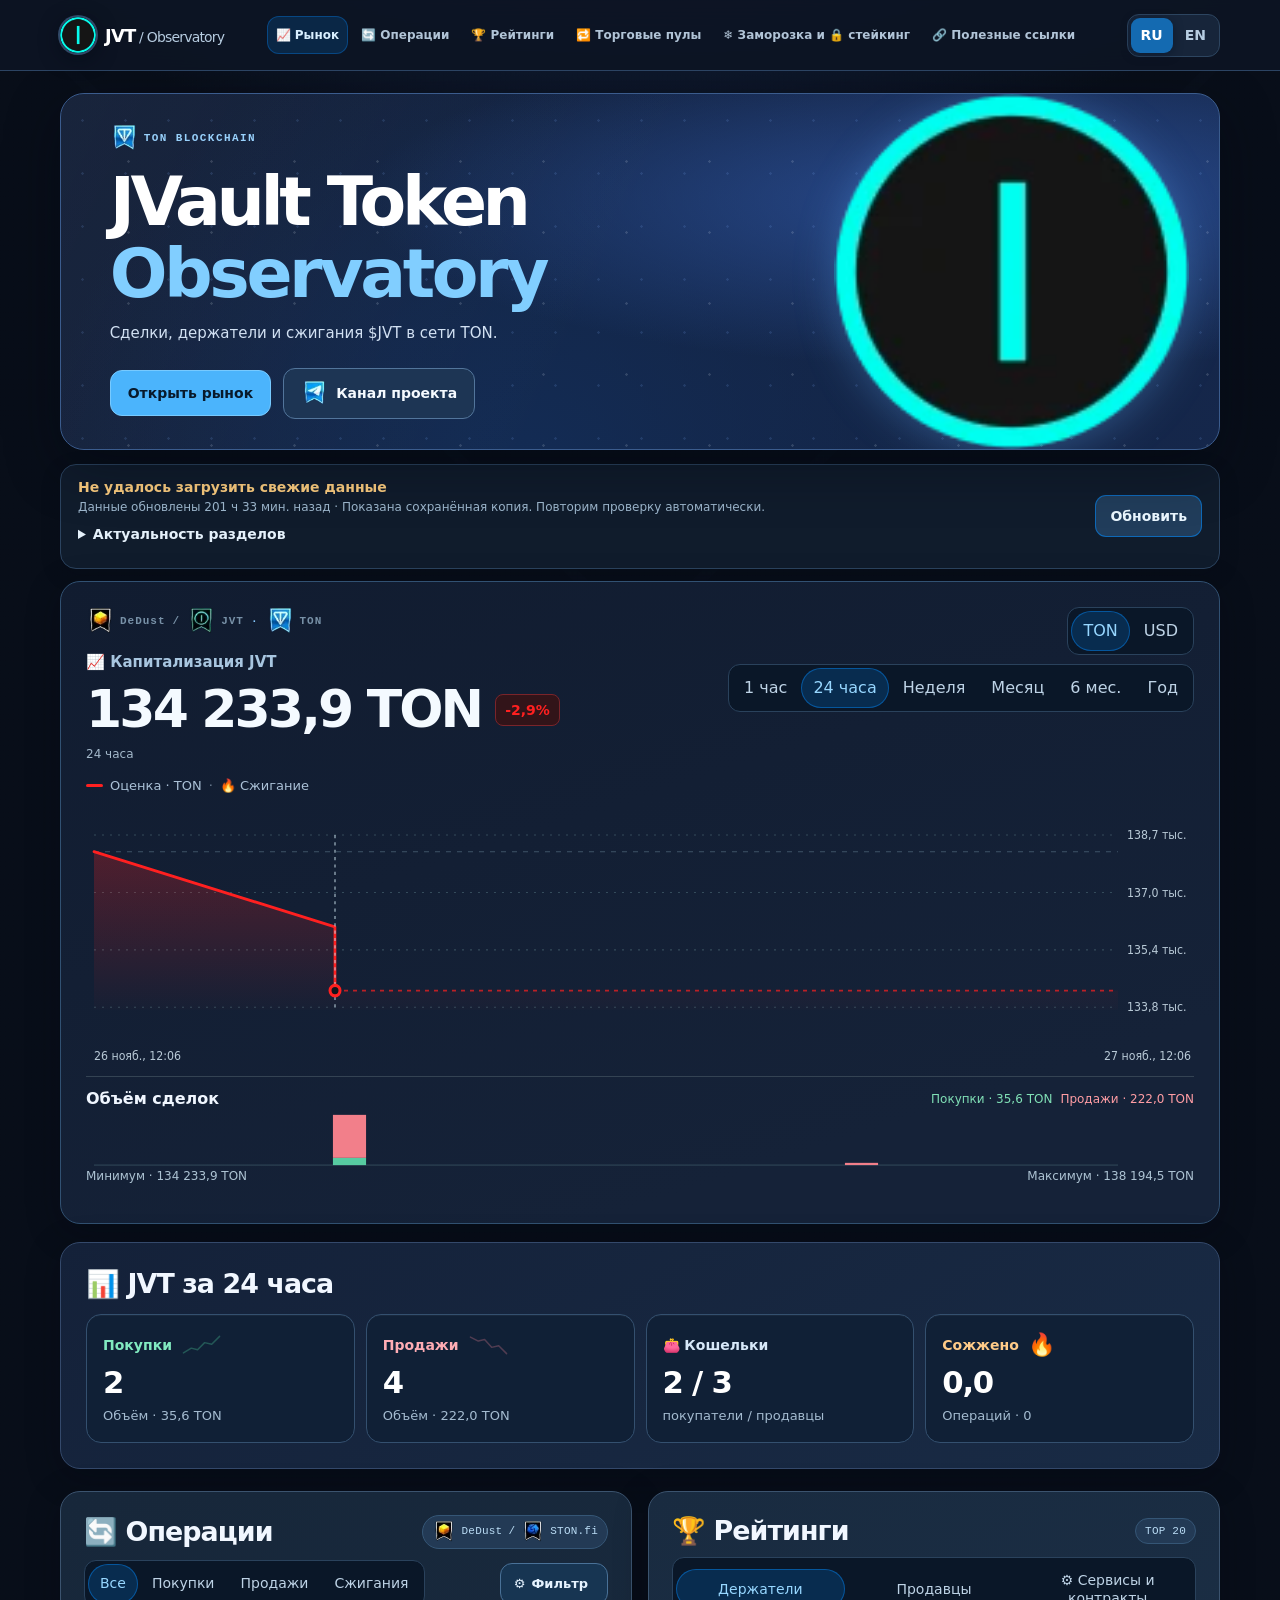
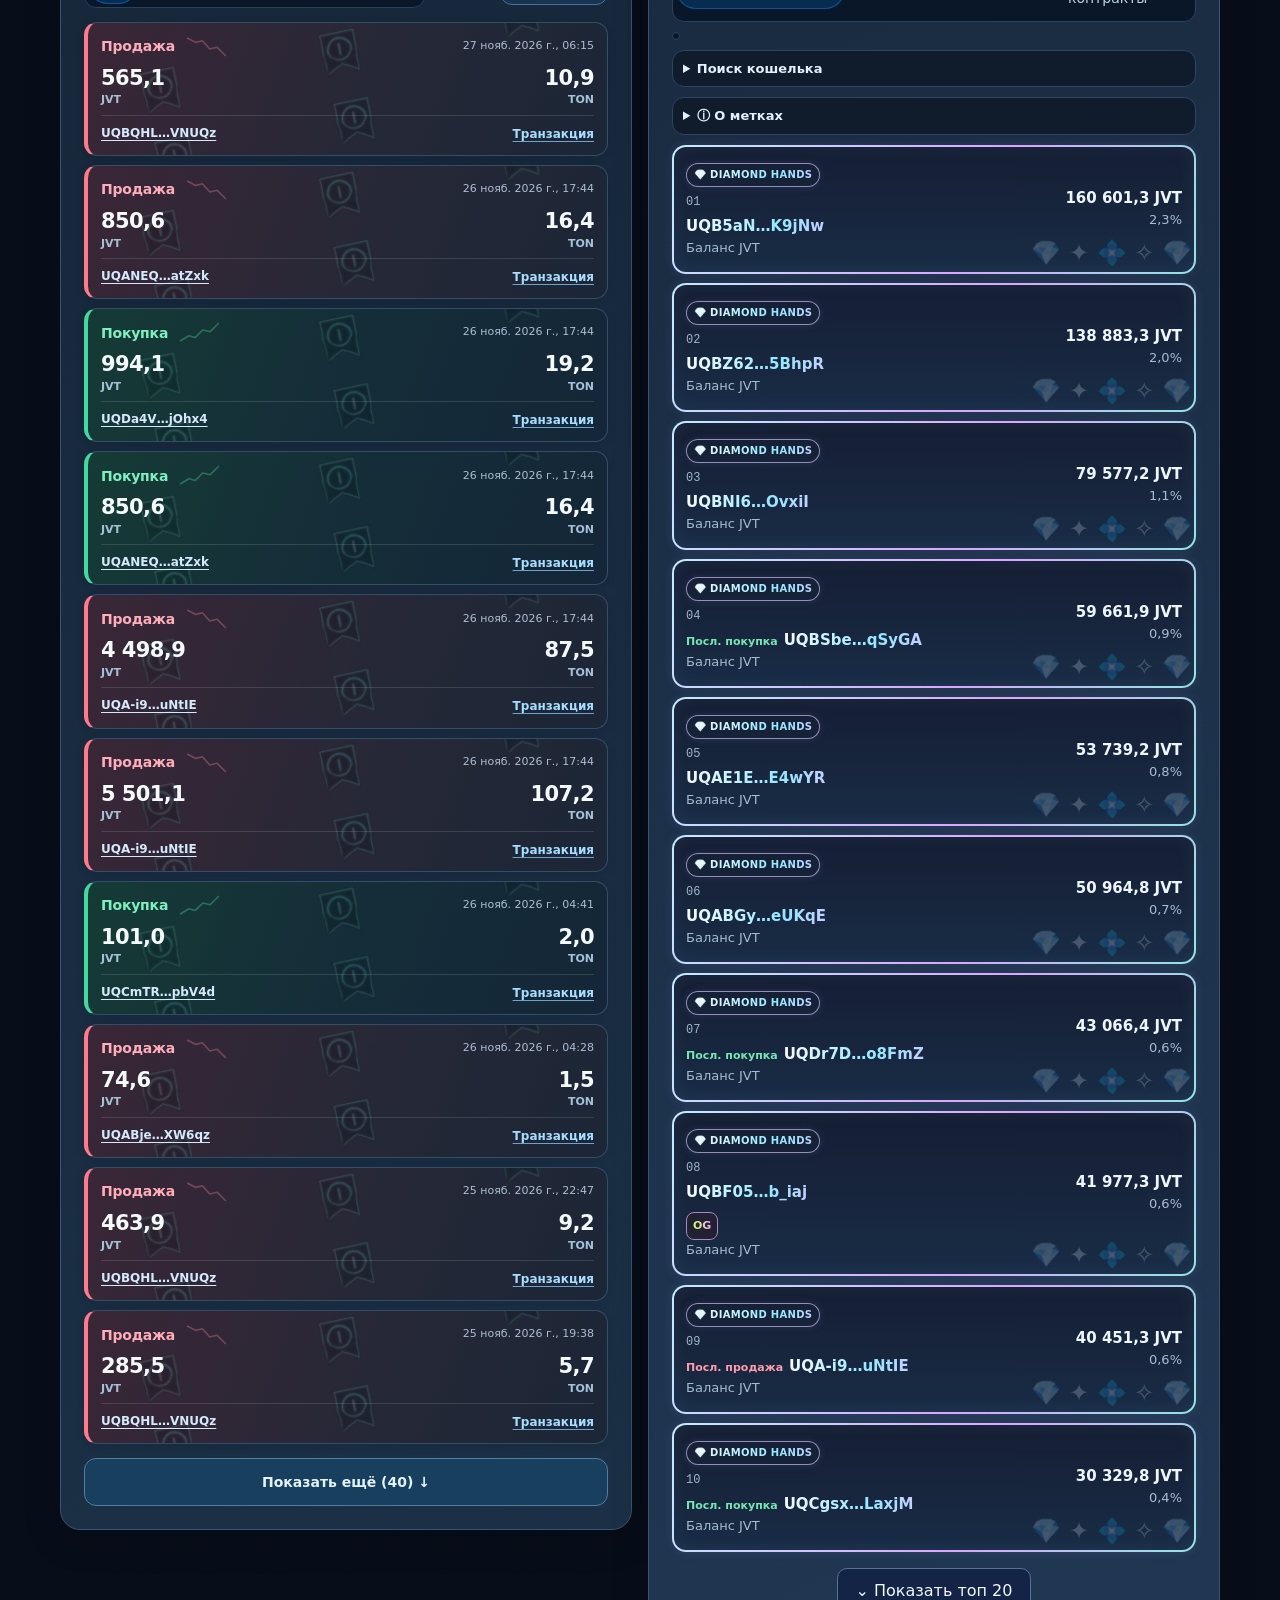
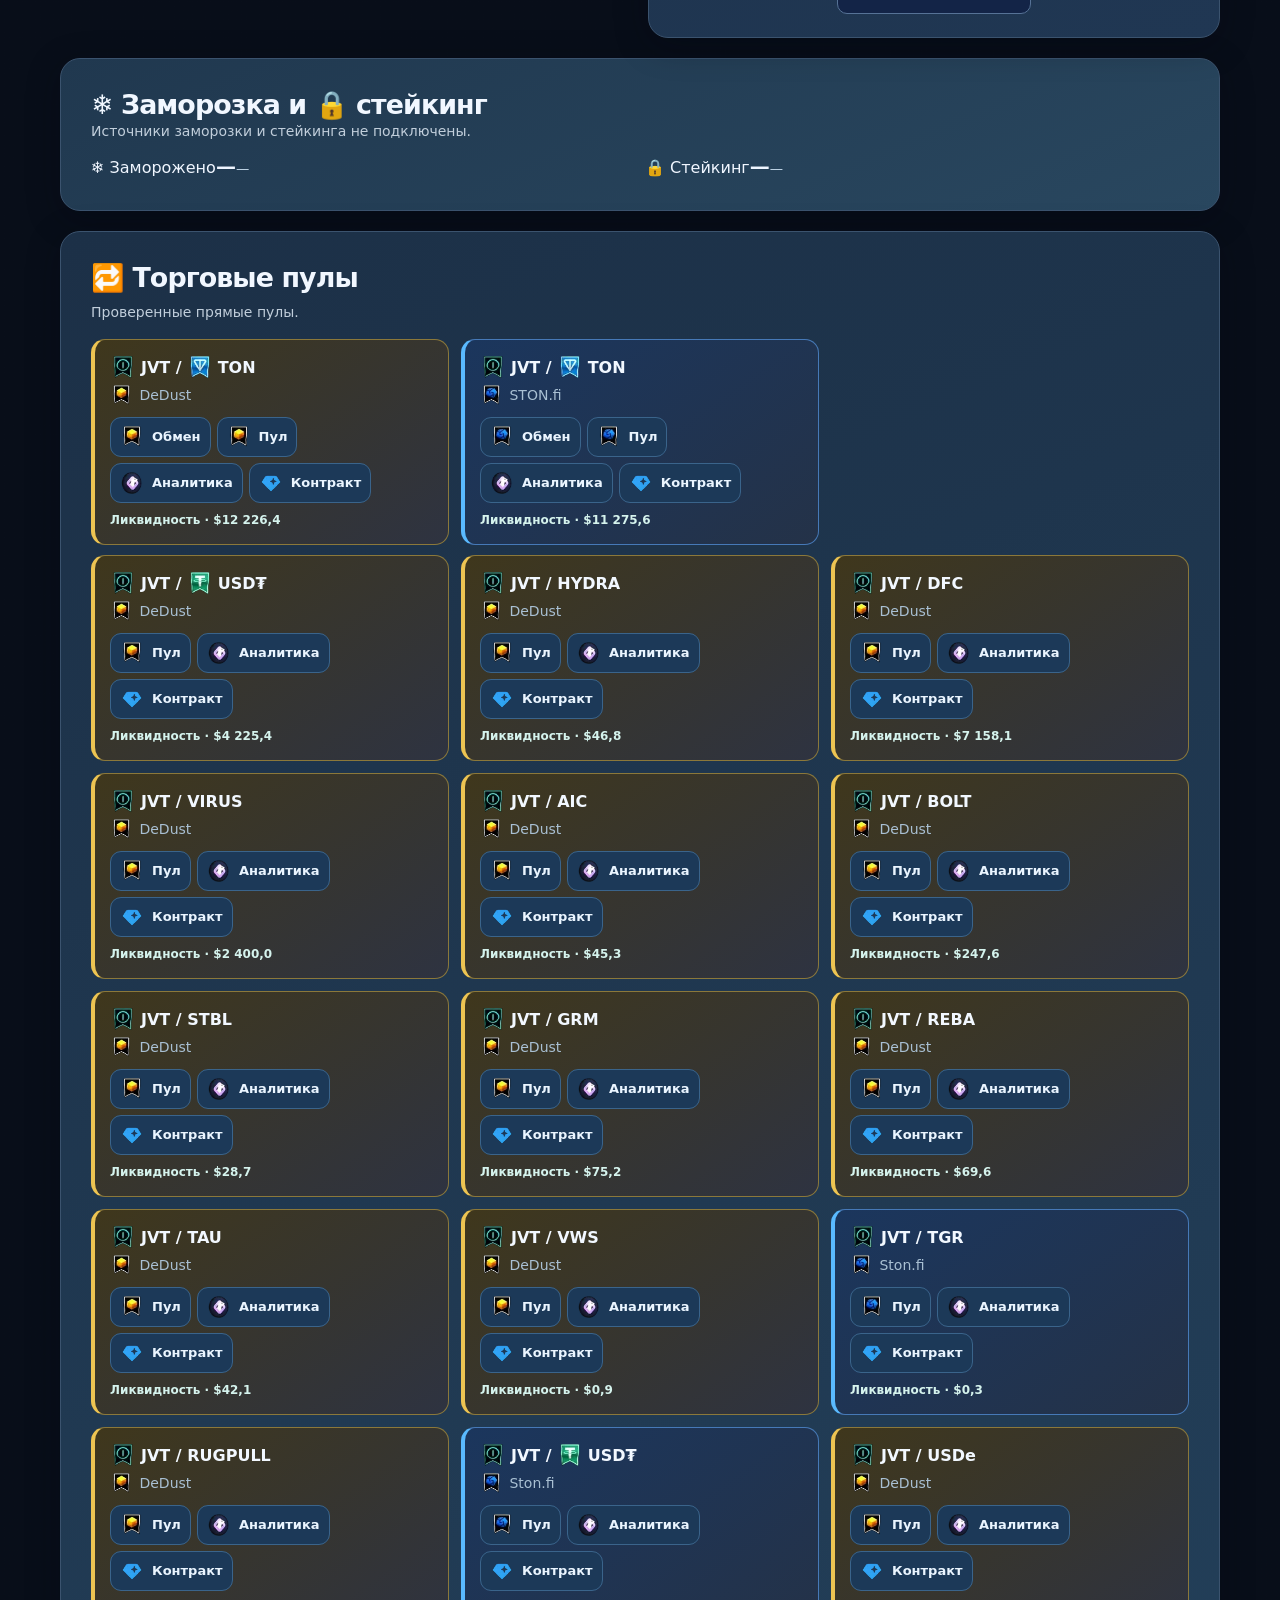
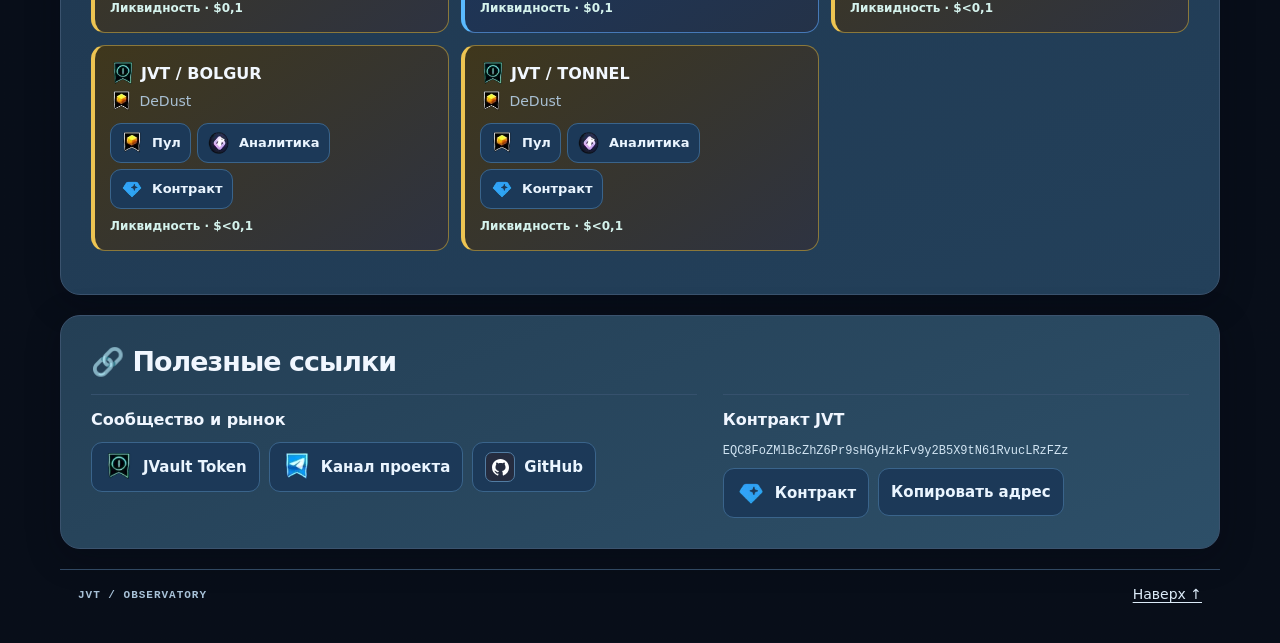
==== commit 2836bb39: "Refresh JVT snapshot" ====
--- a/index.html
+++ b/index.html
@@ -1145,7 +1145,7 @@
 <section id="links" class="panel resources"><h2 data-t="links"></h2><div class="resourcesGrid"><article><h3 data-t="projectResources"></h3><div class="resourceList"><a href="https://jvault.xyz" target="_blank" rel="noopener noreferrer">JVault Token</a><a href="https://t.me/JVault" target="_blank" rel="noopener noreferrer" data-t="projectChannel">Канал проекта</a><a href="https://github.com/Freebielife/JVT">GitHub</a></div></article><article><h3 data-t="contractLabel"></h3><p class="contract" id="contractAddress"></p><div class="resourceList"><a id="contract" data-t="exploreContract"></a><button id="copy"></button></div></article></div></section>
 <footer><span>JVT / OBSERVATORY</span><a href="#top" data-t="up"></a></footer></main>
 
-<script id="snapshot" type="application/json">{"schema":1,"token":"EQC8FoZMlBcZhZ6Pr9sHGyHzkFv9y2B5X9tN61RvucLRzFZz","updated":1795747829,"errors":[],"refreshStatus":{"holders":{"attemptedAt":1795747702,"ok":true,"lastSuccess":1795747702},"burns":{"attemptedAt":1795747702,"ok":true,"lastSuccess":1795747702},"zeroBurns":{"attemptedAt":1795747702,"ok":true,"lastSuccess":1795747702},"trades":{"attemptedAt":1795747702,"ok":true,"lastSuccess":1795747702},"rates":{"attemptedAt":1795747702,"ok":true,"lastSuccess":1795747702},"pools":{"attemptedAt":1795747702,"ok":true,"lastSuccess":1795747702},"identity":{"attemptedAt":1795747702,"ok":true,"lastSuccess":1795747702},"badges":{"attemptedAt":1795747702,"ok":true,"lastSuccess":1795747702},"domains":{"attemptedAt":1795747702,"ok":true,"lastSuccess":1795747702},"fragmentNumbers":{"attemptedAt":1795747702,"ok":true,"lastSuccess":1795747702}},"holders":{"totalSupply":"6980694.047154516","holderCount":21940,"holders":[{"wallet":"0:326d13d139ee864cb4f3df55ff026d2db89610c768b0877dce0680d32629fdcf","name":null,"tokenAmount":"2250000","share":32.23175209801881},{"wallet":"0:aa5c2d9cb469becb874312c79abc9da6c2e64c92c108fe31a2f26b00d8134cd7","name":null,"tokenAmount":"1076478.529525587","share":15.420795156670463},{"wallet":"0:d1293ab63e37f49ef131d397605947e9d8c9af22752928673fa44c8b9408b95f","name":null,"tokenAmount":"774880","share":11.100328918094585},{"wallet":"0:d5bebf83fea34c03842071afc14fa92c53ab549218cd0e876f1e31aff3620322","name":null,"tokenAmount":"581280.000000049","share":8.326965715350202},{"wallet":"0:133e2f25f73f9fc7e792ed6f73d4bf8c1694faaafba8ebba72d92c8532d0c6de","name":null,"tokenAmount":"442730.185282994","share":6.34220870148951},{"wallet":"0:779dcc815138d9500e449c5291e7f12738c23d575b5310000f6a253bd607384e","name":null,"tokenAmount":"300233.872250014","share":4.300917218573645},{"wallet":"0:b2821b7060053501669f5e7bc81c8097e3495fbcb49cac6eabacd52104c46211","name":null,"tokenAmount":"249600","share":3.575575699406887},{"wallet":"0:7968d9381d102b64d21c9fe51178dc95d7b6f6e2df1c2e9af77ee135aa664af6","name":null,"tokenAmount":"160601.30906437","share":2.3006495912800333},{"wallet":"0:59eb613f767f3de1abb1a6b8fe328224f4eae5f3b2e32ac1ef39a64c8ad4b906","name":null,"tokenAmount":"138883.341260106","share":1.989534856017904},{"wallet":"0:4d23a72c06aaf85618a3daa80dd0cfadede0e2a7ab37d42b7a6cde9802694ebf","name":null,"tokenAmount":"79577.218992255","share":1.1399614200924966},{"wallet":"0:526de4ad92625e0b0d3e2a363800014f19791b8eca179f88e8a4161abbc12a4b","name":null,"tokenAmount":"59661.865601172","share":0.8546695385610187},{"wallet":"0:04d445180f664e36c25f6d25d522a10c8cfd7ac8fffdd528b8987f49d3f844e3","name":null,"tokenAmount":"53739.204866185","share":0.7698261018628982},{"wallet":"0:011b28cada904bdd4e5846b2411911f30ed14889bd2236b822d0c80f3bc65e50","name":null,"tokenAmount":"50964.798585775","share":0.7300821127742931},{"wallet":"0:ebec37215bda4b3574e946f63607a1591ff89d413b0bc2827e4f32caf52a28f0","name":null,"tokenAmount":"43066.35443152","share":0.6169351376898518},{"wallet":"0:45d39df1b96d13e11bcb13755e40ab6e5375b0777dce6a5ceca696cc77ec1bfe","name":null,"tokenAmount":"41977.316304811","share":0.6013344235007961},{"wallet":"0:3e8bdc4312e13fd70fef85c3e1c62a817d13953827933a29323a8f3a29f16e36","name":null,"tokenAmount":"40451.266226468","share":0.5794734155833233},{"wallet":"0:a0b3126fe794f15e2f5b6e7c49dd86c4641a3503a21e3bb9f4cb6ce254f14b6b","name":null,"tokenAmount":"30329.829619624","share":0.4344815775443862},{"wallet":"0:32ccb547e94b3f0ce7e297af500bf4412681f69bf0f91feccc7cfda1341bcb3f","name":null,"tokenAmount":"30001.741107245","share":0.42978163639007166},{"wallet":"0:707f26ad42d0b707ebb1261d3221e294086cdd2c289244ac8b804c5f4da0be33","name":null,"tokenAmount":"29664.251043553","share":0.4249470159151983},{"wallet":"0:878926355fa0c6836f24ccae62e268275ac6f2c048e4b4027543786847d9e908","name":null,"tokenAmount":"25209.778027643","share":0.36113569592580924},{"wallet":"0:57dd03ee79f9e53b3fcea4b5e76bf0d49aa736ab2fbecdaeffc9016b58e4238e","name":null,"tokenAmount":"21700.504276692","share":0.3108645663325927},{"wallet":"0:732234db2b13cb0c62c7df9e424245d1740c99cb0d345c5439a8f81ac495c32d","name":null,"tokenAmount":"21151.764540158","share":0.30300374715290557},{"wallet":"0:c8dc57418fc1b8a1e31481bd84a2d2015e569900e1bec5b2cda9c5d1b5c93d49","name":"lifeyt.ton","tokenAmount":"16236.230177909","share":0.23258762048921544},{"wallet":"0:4dc951ed19982c7cc92950dad88cc519eb25bb3892882a0c2f74424c2183c312","name":null,"tokenAmount":"15682.288645738","share":0.2246522844262233},{"wallet":"0:2c348509c2d2f5606ed088b3372c57a1d10dd955b7d574cfbbe70956141574e1","name":"kind.ton","tokenAmount":"15437.146145383","share":0.2211405634039429},{"wallet":"0:8b1b0dd6c274e2a35171688668c4bc114d482489c2ed24ef5be23f3ad2b27212","name":"max1fc.ton","tokenAmount":"14282.95995839","share":0.20460658871322468},{"wallet":"0:bb7391152f51becd31d6772a3ce7d109fceb70f62ed43aae0c67d13ff8701b45","name":null,"tokenAmount":"13317.190549511","share":0.19077172641507442},{"wallet":"0:fa7e86bdb60536289dac35b0ce6a7ad03bc3dc7f10b741fb4c24e7eac8eb25a0","name":null,"tokenAmount":"12979.528343474","share":0.18593463996269455},{"wallet":"0:32c9d384057fcc41dfb1cab0e0f40a316a7eee4b97954bbe575f14a853ab0068","name":"denchik.ton","tokenAmount":"11914.343794058","share":0.17067563359139837},{"wallet":"0:4b00d13f14b6e235136b3d4bfecbb22e06b806e7b02d0144a42eb5e3e856f7da","name":null,"tokenAmount":"11707.695004493","share":0.16771534356623627},{"wallet":"0:7f963781e35c6956f88320fec3ffa6462d9cabbaf552984dee4a848561fe7c33","name":null,"tokenAmount":"10929.280668347","share":0.1565643844941466},{"wallet":"0:b5789628fce4af763532dd48ed8baed07f177f2ee42081d5a2d55d331d133deb","name":null,"tokenAmount":"10119.738768513","share":0.14496751612596498},{"wallet":"0:e3231a91057e722e68854b933edf1ec8aacb458aca2e9eeb4230870b0ac34303","name":null,"tokenAmount":"7454.147572247","share":0.10678232740031737},{"wallet":"0:3ce34252333a1ae29a0f2a6ca47e4ee2f92c14eaf0f1eaf9bc0b24e582f6072f","name":null,"tokenAmount":"6967.769881439","share":0.09981485844203723},{"wallet":"0:6b8d1b74a5ce2e8cf15b4bb30e250e4c9c27dc295946ebf4f82bf16a26281739","name":null,"tokenAmount":"6419.003050839","share":0.09195365113380849},{"wallet":"0:6f11380041f208441cea802921021b3ac77ed51912c718089ee93b8f53fd1160","name":null,"tokenAmount":"5689.638639657","share":0.08150534318254818},{"wallet":"0:72bc53290f690c49cb2ca62fd57744b3da8fdd530a56ebd96d2872b0e7e83103","name":"iambigbuyer.ton","tokenAmount":"5558.500660047","share":0.07962676236058171},{"wallet":"0:9196ccbccbb5685c6220b69538018f4653abcd61f80197dfc75b2f2057629d92","name":null,"tokenAmount":"5213.355120644","share":0.07468247548779305},{"wallet":"0:dfba4e7b0a984a46df571c913c96b61050e29f148cdd4e0a89023eb221e89102","name":null,"tokenAmount":"4918.844605573","share":0.0704635466380027},{"wallet":"0:fe98106451d88f11b91d962dbaf032ac43134cc8f3470fb683312c258971b9ed","name":"hochudeshoviydomen.ton","tokenAmount":"4528.509095165","share":0.06487190334621412},{"wallet":"0:f3b40f82c0a36a7fe2335bd8aca0f2397de59ad62a7243134c297865627dca4f","name":null,"tokenAmount":"4500","share":0.06446350419603762},{"wallet":"0:4de99f7eace360095e01e730eccc3d244ac0c2a93ff99144f300a3f8c385ff44","name":"cryptospace222.ton","tokenAmount":"4465.815653644","share":0.06397380580609122},{"wallet":"0:46418731f48dc5deba68a6b0620fb2239ffb1cbd8b6c8f342bbd6f78c90e4bf2","name":null,"tokenAmount":"4333.33333","share":0.06207596695584104},{"wallet":"0:5101acbfda467a474841d74b64834712b82bc99c4b589ce32bf8e3c0ebc1a2b8","name":null,"tokenAmount":"4300","share":0.06159845956510262},{"wallet":"0:d80adcd4218d78f89aebd88725227542c4a85d4f106556a54a33a2d0c36de46e","name":null,"tokenAmount":"4204.911369373","share":0.06023629371189838},{"wallet":"0:6312a5fee7e2619bc538664a4ba70a8abee7896e32f14eaf05a4d0cc7ed6e80c","name":null,"tokenAmount":"4166.66666","share":0.05968842971564446},{"wallet":"0:f42ba86896a0365354eb0b7e8a815c5fb201bb8deb10f9b81baabf86907d3292","name":null,"tokenAmount":"4127.514939071","share":0.05912757257644698},{"wallet":"0:ee5c85bec3c00cb67f307526593fb702cbf9b863a37290b9600cff12ab1e1f2d","name":null,"tokenAmount":"3870.603000608","share":0.05544725172686436},{"wallet":"0:771f8c1d3f09c96e13033efe9b221a86a4e445b58eefa2afb006aab9863005fe","name":null,"tokenAmount":"3762.938947413","share":0.05390494013910918},{"wallet":"0:7e3a020d207c99aaed803ab62d4e83b9c1f0257b90157b963f12af703d883bc8","name":null,"tokenAmount":"3700.569965776","share":0.05301149055922933},{"wallet":"0:aaf5f6148be21e202c703730c7ffa53317bd3e1b728e7c371a9ad5c1133f2e80","name":null,"tokenAmount":"3693.38813631","share":0.05290860924947006},{"wallet":"0:0358e3a9a16664ebad03ba100591be0abf520d87ec804ce453c02ecb0c6a314d","name":null,"tokenAmount":"3664","share":0.0524876176387293},{"wallet":"0:347513f918fa067079d982aa4037d248a3d193818a7a46f447cd3269a3feb099","name":null,"tokenAmount":"3655.033258361","share":0.052359167063780306},{"wallet":"0:a8efb445d62ea4bef256b388448ff363189594e2ac1c65e97b24d9d536719b6c","name":null,"tokenAmount":"3652.242244548","share":0.0523191851680813},{"wallet":"0:ad49c2e234cd4f0dcfe9349b285b6478341143642515d6a6350d8616578cc397","name":"fastestshitcoinbuyer.ton","tokenAmount":"3447.698237535","share":0.049389046622668666},{"wallet":"0:82510c4ff1360c159c2543653dfdafdcb7f6f5dff294c54e239cd793f28f1ee2","name":null,"tokenAmount":"3425.097880696","share":0.049065291467574705},{"wallet":"0:7b39673f61dfc7b7eb3eeaf69451d084ecd618499492e4a5957b81f599de6014","name":null,"tokenAmount":"3324.220880948","share":0.047620205935010505},{"wallet":"0:7d84119fd1dd3ec3fcb1aef68cb271c7ef9ec2778228b168da980c081c371dc7","name":null,"tokenAmount":"3318.199399992","share":0.04753394687659418},{"wallet":"0:4d40e452b3c9823ff225b1fb23f2d08cbf1a702c62a4c25ad13d0959be2d1ad6","name":null,"tokenAmount":"3101.607854282","share":0.04443122465088244},{"wallet":"0:a61315b2fc958f04ff9f7f98a73572e25d8e1dcc285444d1ebf51f01497fc6f0","name":null,"tokenAmount":"3065.458457055","share":0.04391337646869867},{"wallet":"0:0b4a151b543523ee7fda0b958fdd830298a18f712307efb37e712bc413653637","name":null,"tokenAmount":"3005.950875824","share":0.04306091708816964},{"wallet":"0:a6c9014b143fdaa2d3e8ae9b4bb84966f385b8b22cf1bc1ff733ff55749583a3","name":null,"tokenAmount":"2867.122448612","share":0.04107216888814518},{"wallet":"0:852c086e0c6f69c5b0999e220ada2c26a14d7e53f1bc5f3d843c3c27bf5513c7","name":null,"tokenAmount":"2788.350385407","share":0.03994374150437939},{"wallet":"0:712cb2b613edeafcac9e7b79b188e3d387ea21c415d6e4e4c0cfbffa6ab7031d","name":null,"tokenAmount":"2692.688739786","share":0.03857336708351513},{"wallet":"0:f7cea2f8a4e3866427011995ef7b343549e8fb680ce4af82137a7ce0a427758f","name":null,"tokenAmount":"2673.85","share":0.038303497932127825},{"wallet":"0:7542a517d6a2be105f8cb97e8fd07726534a3e70f466c9128d415acb836108f1","name":null,"tokenAmount":"2643.612976719","share":0.037870345826094394},{"wallet":"0:34679b9a816462e5926261b7c126836a112118b14dd4113579ab9235fd2fb693","name":null,"tokenAmount":"2629.563223598","share":0.03766907997736798},{"wallet":"0:48622568a0941b14789fb7ee8332e081185c73bce805819fbb1b35270306cf32","name":null,"tokenAmount":"2593.627774849","share":0.037154296654875164},{"wallet":"0:3074b46cd49528b7343b1b0d2e5042acaad06168a0ba7f4e35f42ab9add7e8ff","name":null,"tokenAmount":"2529.8367263","share":0.03624047564914003},{"wallet":"0:1890918bef5a76290a2a77108e116952097878e35561928c3cc88d09e1c9b65b","name":null,"tokenAmount":"2517.587216457","share":0.036064998687103667},{"wallet":"0:4352145b9f41700aeae8e57cfc86e69d6511a11cda55e4662b4f110091cfe9f5","name":null,"tokenAmount":"2504.445814274","share":0.03587674516826686},{"wallet":"0:cf9f317e71b1173c9e40a59bfc4f161e2ecf63c0cf34a3b8338533d023cbd47c","name":null,"tokenAmount":"2500","share":0.035813057886687566},{"wallet":"0:1536024c21140272a82f5667842b3e47f2322396b0e4952b71d36f80f9c4f008","name":null,"tokenAmount":"2447.15412236","share":0.03505602889668992},{"wallet":"0:c668bd285c2dadd52e3ff8108db21d1c1d2a5c46d0e1ef77c7e4909589cddc59","name":null,"tokenAmount":"2387.320181842","share":0.034198894346546015},{"wallet":"0:9437f2b77d9e225bc8929380f890b229e019e81dabf3e8f87f77214303563139","name":null,"tokenAmount":"2344.555812345","share":0.03358628521043251},{"wallet":"0:ab83dc7f45e90f605f6d45c43be748fd28830d0bfd23cb23cf4220f3ba42d8f9","name":null,"tokenAmount":"2332","share":0.03340642039670216},{"wallet":"0:1aa8bd6d88f0b451f328c8aab956431abc17d5bb47614d66118aefa2ec718a53","name":null,"tokenAmount":"2120.675382229","share":0.030379148089056184},{"wallet":"0:3f32965902c55382dadd9495845a3eb046df7af257d06b8b636a6e79db51a277","name":null,"tokenAmount":"2090.905304316","share":0.029952685079620397},{"wallet":"0:2664c44b8855e7341bfe06f3e78edb13b74bcb50ab95dfbf7911ff1f9fc86319","name":null,"tokenAmount":"1948.975473731","share":0.02791950858418505},{"wallet":"0:1524c468e6d1cbb228f081e14b863d0c1150abcffcf4a38e8b862a0b554f7c7b","name":null,"tokenAmount":"1910.805710886","share":0.027372718213669402},{"wallet":"0:6b04b06577ef4f58191644405e464da25050e81a3466d5a646c417118e0dba2f","name":null,"tokenAmount":"1894.881884328","share":0.027144605844749713},{"wallet":"0:62e48536bcfa13539a4285d9924ed0202ffe8ec3077396f6bd6f4c8e0daddc52","name":null,"tokenAmount":"1888.152228825","share":0.02704820202791515},{"wallet":"0:4792989c9ed1797f03a25192a7f079db2112137dddc1fd5b9e7caf5308f2bd04","name":null,"tokenAmount":"1887.85787691","share":0.02704398537104677},{"wallet":"0:69a4eb6532d217405350c291b307cb91b3b43660b36fd005a26c8389026f6ee5","name":null,"tokenAmount":"1854.003106573","share":0.026559008231118973},{"wallet":"0:6f6813fe0652888be28a653aba567747fcbbc38a5d1b8b1f30408b623120d41e","name":null,"tokenAmount":"1791.812931844","share":0.025668120100097815},{"wallet":"0:63f3bd76add792c1045816cb7ca76ed5952f7a6f540a585b03ce1fc92bf9dfe9","name":null,"tokenAmount":"1763.369330773","share":0.025260659167433187},{"wallet":"0:920dd5e3cdc0915f36d9103bcdbaccaaa5b78ffd27512115ad00db967e33b5c6","name":null,"tokenAmount":"1697.595882248","share":0.02431843983966003},{"wallet":"0:2a4106fec713ec1ebc1e4e7ebaef47b41108d2c4d54ea65a4eb4b3a87c1eb3f1","name":null,"tokenAmount":"1658.830273534","share":0.023763113844105167},{"wallet":"0:24e7098c4b718fe5242e9f01c772fb5e78bd85a2e8a20ec188ff8a5ef3242318","name":null,"tokenAmount":"1626.396889171","share":0.023298498375443843},{"wallet":"0:ce4b2c5d9836476db42ed2806feafac33a3c9dbad2e6ad5e4935a8fc6c5eca41","name":null,"tokenAmount":"1529.110459919","share":0.021904848566487438},{"wallet":"0:27055727e2a638eeea0f8ab58d788b95c305cb30fa644bd1aaf0f154571c43c1","name":null,"tokenAmount":"1519.092023446","share":0.021761332228350777},{"wallet":"0:b994f7c4962baa3253a38ea93962d4f13e09134967df13328c5c80f78adeaa1e","name":null,"tokenAmount":"1448.260867248","share":0.020746660109510786},{"wallet":"0:5c9e40bd693444e2821281c85aaa0c08c93c929581cb874d1ee5109134564503","name":null,"tokenAmount":"1406.972330606","share":0.020155192608384158},{"wallet":"0:14b3b7b4ff0f322fb897d2d26d5fa4f8ad894938823ed4131b8ea1f839edbc23","name":null,"tokenAmount":"1403.205898431","share":0.020101237626980337},{"wallet":"0:134246a759217570fdab6dd7e1b46ef95c1eef7231a0c29ff7be7bbf512412fe","name":null,"tokenAmount":"1387.75014106","share":0.019879830453616246},{"wallet":"0:9b85befb504f88e144f396ce8095e36be1f77067f0fdd3087368b6b6cb7cc249","name":null,"tokenAmount":"1373.835591968","share":0.019680501432776668},{"wallet":"0:599ffb509672f3e70e33a4fac9724cbb15aafaa83724d4fba334ed93262e0bd6","name":null,"tokenAmount":"1354.718523584","share":0.019406645162112685},{"wallet":"0:eedc3d405aad9caa22881598e9188cad4d90a87005a681690b879a5c0e78007b","name":null,"tokenAmount":"1324.139661141","share":0.018968596133800596},{"wallet":"0:c7bac1e05590c25d9819a9baed5ce9eea45b32286e2453519125843ea63c2a94","name":null,"tokenAmount":"1301.3713361","share":0.018642434796730098},{"wallet":"0:0075326392902d074044098d4fe21f76d2c47744b7786dd409b1cf259e3d07a4","name":null,"tokenAmount":"1300","share":0.018622790101077535}],"asOf":1795747702},"engineVersion":"1.3.0","methodology":{"valuation":"last observed swap in primary_pool times CURRENT total supply; not circulating market cap","primary_pool":"EQB7zhVOQKkfoMtnGU4f_uf0f6HmgcHJj6vZ-NTyHhsaPHCo","sellers":"sum of successful supported native TON swap sales; service roles excluded","holders":"balances excluding known services and identified contracts; unclassified accounts may remain until verified","burns":"accepted burn notifications and zero-address transfers shown as distinct evidence","usd":"historical TON/USD rate from CoinGecko","history":"incremental confirmed swaps; missing intervals remain partial"},"serviceRegistry":{"asOf":1795747702,"source":"https://github.com/tonkeeper/ton-assets/blob/main/accounts.json","sha256":"4286bd47e11399901a7d713c9e98a5dba17300d76fe272f4f5d46110a84f4e2e","entries":{"0:ad8afecfacc248996885d8be6824280f9f3a7e54c2f6080b7971b9f556c280c4":"Crypto Bot","0:dddcd3cdad60af4c0d69389f567ad51d0c263fa4968d655ab424c69aadaf9322":"Wallet Bot 1","0:436a76c2794a88e3fbfec6b9c0374fc8db046f10868b835420d9937973a665d4":"Wallet Bot 2","0:6e814e6450e8c578067bb656298fb4d01397dd15018d7f34dc369eaba4c2111c":"Wallet Bot 3","0:5f00decb7da51881764dc3959cec60609045f6ca1b89e646bde49d492705d77f":"OKX 1","0:f15db2c62cd86aff0860d39c491fc73a31395fafeb5945e644498562260c782e":"OKX 2","0:e7e86da08742ed933434ffeb8f08a63c7e100ee842e25f599a9cbf0891574a6c":"OKX 3","0:0338def34b84c6ee9134a04ab1601450be446340a37ae259de57cb37bdb590cd":"OKX 4","0:a30a49ec725e9f57244b66af4c2da7ab76004b4fce80d3a34b1cd0c37762abce":"OKX 5","0:24da1e7b8da901e5b3dd0f98c397feb6e5a5ea483195a8b6bd0682cf2c5327ae":"OKX 6","0:7f2e84c723d8b6b6b1aacf810c8c26ab23c22022b464b87104b2d3065b0ea70b":"OKX 7","0:854ec4521efd52ad43bcf1988e4c44ebdf9a26ad18fa51abfdb685fc3b348a5c":"OKX 8","0:f9bdc0de461c1a2e002fada9550bbb095c8f9f73668d70c517a9cc7e050f8e5a":"OKX 9","0:9b9b739de2527ae72d21083f5198d710c7288453b4733e57ecadb2e189ac829c":"OKX 10","0:b31535e934db05bbc220267467903c8108bdabcbc2a06588838b726ddf589ef0":"FTX","0:57eb74407604a19f7e04005315ef70aeb7b675e6551977586756f6baf12125ee":"MEXC 1","0:1c7bd690f4f93de8b93db5790129dab65926c6e1fc9b57380089db5529516630":"MEXC 2","0:d887d0e2d1c4fc4126e71c970d33ab1896940000eae703bb1ab6cecc830777e3":"MEXC 3","0:7994848c1fcbcbc57a6a5a987b66eb424b8b54e10759b6b514a66b600c2b0eef":"EXMO","0:8d195793baad9a08c46dc353aebe999341dabd07721b9725f19e18abc3d10d92":"EXMO Cold Storage 1","0:26ab8ae763a3a7c3067d882b7b01cd5d37254cb8768f57b6a47c00028effc7b8":"EXMO Cold Storage 2","0:0130c77346e9ed82df677d107ad6a775c11f9c18f6a05c0dd17906b355850dad":"EXMO Deposit","0:342a359e38357c083968129fddddf049ef5c47315bfbef27505a356bf9f02d65":"CoinEx","0:555f3053e257130374bb831ae0e219e5e5f9ec0ca8f8a0d133369d3d690c64c2":"Huobi Deposit","0:85af78e8d035e920117cda654615cdf371d464480b629e110d3c5310d85ab362":"Huobi","0:80d4123841167ca989ac912443cc99a4b9c1a87584536427ff6fd85c92395ae9":"Kucoin 1","0:b37e57033db21d10b950e6143b658c10c3bf425bd193025960aef7f22dbcf4fc":"Kucoin 2","0:07ce60b7e5f255a88c3707f3fbc79e2cf924ed6b4b7d09c6324f0ba2338a48fa":"Kucoin 3","0:a14b1f452385b2bb984ad2c4441e1d23cae071fdfc096dfba53ebba3b6ff1d10":"lbank.info","0:75726a716f747e60b0371cb0d5d35471e8e1e931003fecc3a0961a8bd82c09c7":"xRocket Bot Cold Storage (Old)","0:c1dc654b598ab84cda4f12372efed8907cedf0901865a58649087373e01b1c24":"xRocket Bot (Old)","0:45614fee399c43d77bb597558791831bc0ee31754cbb2b5b1fbf5a3488ed9940":"xRocket Bot Cold Storage","0:011a8f0a0b36b779af033473274966666d1cd6fb4e77df679375fbd6f970d012":"xRocket Bot","0:c3f1da8ecda8f8cd42bace224ea3f1b6971eaa7f54c492d4d190527b4f573f7c":"Bybit 1","0:4a1f3ebcc66bdcefa90245bdf541a50ada1c688a487534b1587abffd93038834":"Bybit 2","0:cd525c15904d7b4027eae08b318624260f371ce8c9f4fcca0cdb7b583854107c":"Bybit 3","0:ae62a192da96e266161a702cc9f6de91c0c3441f17ceba51bc442dfb2031a30a":"Bybit 4","0:e3ce05c4da977132c24a3b102da8b5fbf2ea9173337b49de346e4a4b057f7579":"Bybit 5","0:e33ef85d174eb457c072d1ee10215b69ab9b64192f7421302ab1c8e26b7ad4bd":"Bybit 6","0:7f97f36dda3f7dedc9e12f8c09c4f89e7fbc17527ab3f67de4c3b155297a56e4":"Bybit 7","0:7d133d4e425c8e00de015513a44e66e6d163b21e71720aec7579965e5de28c55":"Bybit 8","0:f2dc1860686cd658987e2bed8216532d8c004460dadea907cc7d4ad7236c496b":"Bybit 9","0:4a1c20bc9a6f9294f75f1c87a7f383a8b73a483a2e6dcb3630ddbe78b3ccad00":"Bybit 10","0:008bb088e81e38d583826901093567027cc1575ec744ac354fa4eeec302d166d":"bit.com","0:1882478daef1b7ed200cbbdc201bd4ed0b24c2e5f1a4c7c15aeb7e3b1a759193":"Coinone Deposit","0:a4d2072b1edc1355fc7fbee0095beec7889a2d3cfaa9edcf2ce9e128631abbd6":"Coinone Withdrawal","0:f3f4ed0913ab555d023745058f1a6c55a49d4876593cb9bdab1f780a99b185bc":"Paribu","0:f9873509de5a2f97f7b2805f5f7aafab447f43c91e751cc8efabc6d2ea09d78a":"BingX","0:b496b8f73b469ff06a2d89e62c4d70a103fc228c821537b49dff092060bc281f":"Gate.io","0:60ff0b28e2b3839bef250a81be9f2e78a6265b980ec5d24df4e44bbff2c3fb25":"TIDEX","0:23eef28b6da5a368d6c0b8028fd5ed47c26758676bc9db1b5653caaadc969f91":"CWallet","0:00ffafa9fb3d4f837824436d19953c792be6632af73a9b82c4dc69ca07195087":"Matrixport","0:b58c73481f25a280f9705ab3424be850614d823256263ecfa049fa9fb917720d":"QMall","0:00b402b789e5626e1c61b50c5dbe2024426e92f16c0c2fb735396df96046b5fa":"BIT","0:2c54797319837b4c6d014fc991c1a8d4294dfd4d6cec4937e370f1f27db0423f":"Bitforex","0:6a5a76a1538cf9596590ec3708470649c342624bf92e63a6a7a15254ededa904":"Bitfinex","0:59b065c5d66261a5317660e96eee476aa6a11b749bdcbe8c0d1f3dbf24200d1c":"OMPFinex","0:3cd5ad54b190a71caab984b0f210e3742c7f2147b7e9073377d7c6b470017362":"Bitrue","0:6c53cd87cc0d33486db42c1c7fc03dfaeb2f7b815afc368ab1aee567edda3f72":"Coinspot","0:9a582c23266b8ea47eb71118a3c040d42b230b2266fecffe2d3cd390c0922c35":"BigOne","0:dd528505af15c6e5206bdd8f6c9a3b541f80ca98ae8a5066ab3ff8de1ff5e678":"Farhad Exchange","0:2b6f3cda567c385f0645486f3c665a451f56b2969d1be57d86eb77c6077a81d1":"BitTime","0:cdf7f0d7c09036f064272e3c429ed570be49ef29eb3a735b64bbc17915073732":"Bitget","0:e9c0a24ffaa6aa4f228890e71ae9550bfc53a6c57e643bc31c240e18727ac1ce":"Bitget2","0:336502faf83ef5b532d315ba71450b661c90e83fce64d8bc1fd2bf642f3555d9":"Bitget3","0:b308c7f9b4f596f6250175885972549871b05c70ed3619fd5a939401eea972e4":"Bitget4","0:e2d1df206b372db1f3b890e60d185b67aa0c9f1b6b6ff60a05091c8c01b40ac4":"Bitget5","0:7a0dc94da9f48b968dfb87be38d4fab7286288db7a04d3081feee177376d9089":"Bitget6","0:8785ef5ebb0fd24c6911d10f43c00961e9748fa54297a1ac517e3c5fe76bb0be":"Bitget7","0:213b6804c2082135a4a803da8e3b30cfed51aee9af2ad2100334b7f4711d3bcc":"Bitget8","0:573dfe99490a041703e977e4724135c5b8bea0bea67839612247451ca9d5c4cb":"Bitget9","0:de2519a527de7e1d4c1028bdb74e022b28a6e370e4fec3fc27d8d971308f99bb":"Bitget10","0:06476e580e250d0abec5c365a711833483c581d57b908be37d56bdb0e338c312":"Bitget11","0:c9959a997e1d4e4383d8db37b86d2101ce78dcf1f1b3904d9888fe572ef0efd4":"Bitget12","0:c07e51e5b694937758f45f4003071c84f4c4a68bdb168a22c3d6c8b89cd6186f":"Bitget13","0:1797a5c4c50a2b312ce9927ff6f12efd3b0b58ff311445118c2d2e64312b5d79":"Bitget14","0:6083005b354ab1c4785aa8ce8293ee5c9c182e9248f27e9c9074f35c16342083":"Bitget15","0:f99b14600ae44d2f12b178e8c6eabd78892ae82c5e45b6898f9deb7eb203f9c4":"Binance","0:8e91b50381c36dd42accdb51f5cb5d96848568b4924f8079b1a5ae7e10f43eda":"Binance Hot Wallet","0:ca1d9edeef40b3a9dbd9082f3767859547c3ce0bf641d09d58e33a3cf06fb309":"Binance Hot Wallet","0:a2faca7adfebd5c5970108d1f79065cef32b0c143fb13489066b684cdd7ee95c":"BitMart","0:5d5a830e48214791f4ab5352900c624d3bff3c5efd630196b180158eb789990f":"Nobitex","0:cad898b200a0934ee416c2039bbf3f5d7f1a323172875b3c19d378a6f540f7b1":"Nobitex","0:4532d5bcdfb05d3275cbf255bc91c3635cd48d63b719441581c5542a4750fdf5":"Nobitex","0:a32d52ced80a23fe4fe90ba94593ef686de03f9fbdaa069e642826a95234b982":"Nobitex","0:fac8ffcb6f89572a1232d59e91c65909ae408663fd2ceaecd35f35b5e9d670f4":"Bitpin1","0:c14ce5d772539be26fde315a505a1e0514104e76eef776f0b845e57df0557ddb":"Bitpin2","0:dd36441bf4aa8a6a6ecfd763efde1eb82dd86bdcfb1456b45ff4b73f87657184":"Bitpin3","0:402f5d4f4f8bea7b0bd511b9d3771834c1a22bbbbc8a326035eb07aa24f5c9f9":"Crypto.com","0:ca6e8f2a3dfc875b8673d8677f3818c4b8c02d1aa481a86a0c61bd09f8269f1d":"Foxbit","0:60def37fb0e6f41b18a73c2496d96b25442344864ca0ed97189a6f37e2439c56":"Richamster","0:97ad93444915089e812238ff10abe9066d0b03ea3dba2a8630fb9c9f88aa455c":"Wallet in Telegram","0:1f5806c73d03bbc96eb7eebf16067f1f2e8e270cfa16d57001aa9eaf7456f008":"Wallet in Telegram","0:1b44ec553616b0e4551037038834bdf0bdaa1f0440e10f3331d9841585612a68":"Wallet in Telegram","0:cf06c94efdae26faaa1d85092fc4daee78eba09e69c36dac051c1d8ffde35f40":"Wallet in Telegram","0:91887059ba56a03790b0696d7a402ac0691dff62fcd398e813f97d3b2736fa58":"Wallet in Telegram","0:6db0f022632b6269f0d4dbf8ea60a8448bbc2bcfc6812e31af8cc6405c268af7":"Wallet in Telegram","0:dd6ff02c59634745529b99a8d5beeea9f6c38a9188e6a7e96a424e3820c8ac0a":"Wallet in Telegram","0:023895aef955024920a291c6f3715e291df1b3dd254eafa8b09e21a2d58d5897":"Wallet in Telegram","0:f5066318091a8cfb530ec732104ce38f7783d92a6679ffcc0ce0960b0e94c7d0":"Wallet in Telegram","0:0c5684355f5410a923fb7dd59314905dc7ff157b28c9130671c7a4f17007e898":"Wallet in Telegram","0:23fe558cdf44249381aef36472e64a5072a24ba97fb61b2f5791da6013aec92d":"Wallet in Telegram","0:b7be71ac1b40e436db36721d9c20e82d44e78fc1e86a8ad15e00b1cc16831dcf":"Wallet in Telegram","0:55b7223f04dd1f2e1b3f28e4ad628fe6cab60004f280fb0a58cd27fc590b2eac":"Wallet in Telegram","0:659dbf460831a72795c4a9a9872fb4a3e7fd302783068dae53e8f2a5c150084a":"Flipster Deposit","0:d0a6eb95408e95ce97b0ca597fc523ff4809523635e8f519e00fdcbdf42f0c54":"Flipster Withdrawal","0:ec85cfc7fd1009362e421b5a0141f510d6540107ab73e7829fda1ef9e97a75e3":"CryptoBot","0:817438e5b0e6eb113ab74d73fc95f7ec19247dbe6ee27a42c3d0164d614c3ca1":"Ourbit","0:66a1e72196d64d6faf48fa4b2ea861f67b0484d2d14a59caf701d8c286ce44e5":"OKX 11","0:419712bc541c4489d6f1c38a105722d293b8847fd54f2717ad69142911b8be5c":"Bitfinex 2","0:6c25b5f2fe5ef1a6a1978f611f61a50883fd50a0822b19176445fca931823263":"OKX 12","0:14de4b02647941779108b7b99be85596260ccde813351000055d744dd8aba04c":"CoinEx"}},"identity":{"byWallet":{"0:326d13d139ee864cb4f3df55ff026d2db89610c768b0877dce0680d32629fdcf":{"checked":1795633861,"domain":null,"linkedDigits":[],"role":"unclassified_contract","activated":null,"serviceCategory":"contract","roleSource":"https://tonapi.io/v2/accounts/0:326d13d139ee864cb4f3df55ff026d2db89610c768b0877dce0680d32629fdcf"},"0:aa5c2d9cb469becb874312c79abc9da6c2e64c92c108fe31a2f26b00d8134cd7":{"checked":1795633861,"domain":null,"linkedDigits":[],"role":"unclassified_contract","activated":null,"serviceCategory":"contract","roleSource":"https://tonapi.io/v2/accounts/0:aa5c2d9cb469becb874312c79abc9da6c2e64c92c108fe31a2f26b00d8134cd7"},"0:d1293ab63e37f49ef131d397605947e9d8c9af22752928673fa44c8b9408b95f":{"checked":1795633861,"domain":null,"linkedDigits":[],"role":"unclassified_contract","activated":null,"serviceCategory":"contract","roleSource":"https://tonapi.io/v2/accounts/0:d1293ab63e37f49ef131d397605947e9d8c9af22752928673fa44c8b9408b95f"},"0:d5bebf83fea34c03842071afc14fa92c53ab549218cd0e876f1e31aff3620322":{"checked":1795633861,"domain":null,"linkedDigits":[],"role":"unclassified_contract","activated":null,"serviceCategory":"contract","roleSource":"https://tonapi.io/v2/accounts/0:d5bebf83fea34c03842071afc14fa92c53ab549218cd0e876f1e31aff3620322"},"0:133e2f25f73f9fc7e792ed6f73d4bf8c1694faaafba8ebba72d92c8532d0c6de":{"checked":1795633861,"domain":null,"linkedDigits":[],"role":"DeDust Vault","activated":null,"serviceCategory":"vault","roleSource":"https://tonapi.io/v2/accounts/0:133e2f25f73f9fc7e792ed6f73d4bf8c1694faaafba8ebba72d92c8532d0c6de"},"0:059175020cf016851f604659e8d237275db79c386d3f95c7d21dbd27ae4d8508":{},"0:01a5236f30e4c21a5f26a52719a9bb89f9e36433cf6bfce0ee56a6fc31faf62c":{},"0:26ea082739db0f85ca3a338c49e7fca685c9d553034065eed761d83b0c986320":{},"0:f3085dc08cf5961aeb95665ba23699b8b60e7e5cba6f453b45f10d0c6b036e60":{},"0:91dac2f98cd5e077815fa3653d6d528ff2bcdd7e58413b0702a9b3535e9f66cd":{},"0:7cef83f4c3c8cfd453c07b6b45f36971e39e010e066f84f81a17324d8e560729":{},"0:41ab7ec20c402d897b42c23ac5fa1d9e157aec2574c6c0f73301c489c37a5f21":{},"0:22d263360c40e2cb5819dc8584c4eab1156a2bcd02adec3e17aede35563c45f2":{},"0:1da9e751794a9199a24273eb6e8eb583d44d5b63db32804fe78dcf7aea3174b0":{},"0:a72596621c44aae8d4784adad03ea7544949561b7545d95daa27b552ae9486b3":{},"0:02bb39820813b36217510d591a5929359da21adc5060a8d64c97901cb794fee0":{},"0:7926c9cd065099ab6aa5a2c32a4c11ca31f80fe775438d752eba5cc5ef665ae3":{},"0:5717b2f849b97720a82d91134e227fc881e55eeda6c793b5f2182aa07d036aa1":{},"0:34a6ca017033a1c87e447a329e53a60ea7c83e544f04c4216a8c38b161bb4d53":{},"0:ff5aa840f65151dc716ced1efdfb7ff79f7fd5c4b329140008e88bdcebcaf6db":{},"0:0d110e78adb1800f6455741051c531bbe1ee4620e5381de44a5dbc9bc54f9ab5":{},"0:1150a755fa21c54a29fffc7316ae4bc9f1434e1d99467c0579ed50d39a3cad78":{},"0:741a744c33b4488ac4428248422bb32761a66e6d9bfae19bd56bb8e033a65450":{},"0:1b9776ca582a59b8b9bf0f73a8bfe7a404739fcc7f376c6d5b4f5db8de10b587":{},"0:af2e6ae5220f2b759a5671c1e00ccfa0445dc4c2ab314450579649b0c3195018":{},"0:a164619ac1856533a92b8da79e61024713fec42f160e0ca258b477e252cc60dc":{},"0:07e0dfa1eb6e8f1460d7c03a88b5ff71e19d410a93471626a28a0ea5df031db6":{},"0:e367d361fc9336294c44e1179ea4781ffb585debddbcd5b13adc34946176b1b7":{},"0:f9dcb89d5f89d2b55fc1646bdf3c7b829eab159d80661da451538bf64f5700b7":{},"0:bf41abcb608cc883bfc44252c11ea3d9c59c743574c316b63365fa1f6e12b91c":{},"0:438995ed4d00ed5a256f9061da519ddaab985fed2d9cb6043dcaccd41e88f0ba":{},"0:bb29babdc7b9f5dda10272308db8d4e3d7d37a15bbf4adc8a0d04eebd7ba0922":{},"0:69e89c0baff1f2e094bb3aa8a2e7b0f6d432ce8aaf0a1876396ae2019901cacc":{},"0:808931406456fbbec60c5d694bc948fb5a8d6675a82a6a7a85fd4fb6020a6f0e":{},"0:24e7098c4b718fe5242e9f01c772fb5e78bd85a2e8a20ec188ff8a5ef3242318":{},"0:a223527e955e3a24ea014e10363005fd9aeae22fc4a3b68da383e545daa41c80":{},"0:ae139789aa765d4016d0b298de6c361665bb3e67f368e584215e6bb3a5f332ed":{},"0:950aeaf422527bb77a882bd76f84f48bee056a520e1f14d58837b75a6e504af9":{},"0:7ced0ee72b51e1559be8f8948a83f9d42330028f659f8bbb424febed049aeb32":{},"0:66a5849f6e0a2654677d729b973682853a737ac8c07bcffd00618d598e3046ee":{},"0:779dcc815138d9500e449c5291e7f12738c23d575b5310000f6a253bd607384e":{"checked":1795659115,"domain":null,"linkedDigits":[],"role":"unclassified_contract","activated":null,"serviceCategory":"contract","roleSource":"https://tonapi.io/v2/accounts/0:779dcc815138d9500e449c5291e7f12738c23d575b5310000f6a253bd607384e"},"0:b2821b7060053501669f5e7bc81c8097e3495fbcb49cac6eabacd52104c46211":{"checked":1795659115,"domain":null,"linkedDigits":[],"role":"unclassified_contract","activated":null,"serviceCategory":"contract","roleSource":"https://tonapi.io/v2/accounts/0:b2821b7060053501669f5e7bc81c8097e3495fbcb49cac6eabacd52104c46211"},"0:7968d9381d102b64d21c9fe51178dc95d7b6f6e2df1c2e9af77ee135aa664af6":{"checked":1795659115,"domain":null,"linkedDigits":[],"role":null,"activated":1711288000},"0:59eb613f767f3de1abb1a6b8fe328224f4eae5f3b2e32ac1ef39a64c8ad4b906":{"checked":1795659115,"domain":null,"linkedDigits":[],"role":null,"activated":null},"0:4d23a72c06aaf85618a3daa80dd0cfadede0e2a7ab37d42b7a6cde9802694ebf":{"checked":1795659115,"domain":null,"linkedDigits":[],"role":null,"activated":1702656245},"0:526de4ad92625e0b0d3e2a363800014f19791b8eca179f88e8a4161abbc12a4b":{"checked":1795659115,"domain":null,"linkedDigits":[],"role":null,"activated":1707196985},"0:04d445180f664e36c25f6d25d522a10c8cfd7ac8fffdd528b8987f49d3f844e3":{"checked":1795690342,"domain":null,"linkedDigits":[],"role":null,"activated":1711300826},"0:011b28cada904bdd4e5846b2411911f30ed14889bd2236b822d0c80f3bc65e50":{"checked":1795690342,"domain":null,"linkedDigits":[],"role":null,"activated":1710970578},"0:3e8bdc4312e13fd70fef85c3e1c62a817d13953827933a29323a8f3a29f16e36":{"checked":1795690342,"domain":null,"linkedDigits":[],"role":null,"activated":1648898731},"0:ebec37215bda4b3574e946f63607a1591ff89d413b0bc2827e4f32caf52a28f0":{"checked":1795690342,"domain":null,"linkedDigits":[],"role":null,"activated":1707171457},"0:45d39df1b96d13e11bcb13755e40ab6e5375b0777dce6a5ceca696cc77ec1bfe":{"checked":1795690342,"domain":null,"linkedDigits":[],"role":null,"activated":1638121204},"0:a0b3126fe794f15e2f5b6e7c49dd86c4641a3503a21e3bb9f4cb6ce254f14b6b":{"checked":1795690342,"domain":null,"linkedDigits":[],"role":null,"activated":1729586119},"0:32ccb547e94b3f0ce7e297af500bf4412681f69bf0f91feccc7cfda1341bcb3f":{"checked":1795723680,"domain":null,"linkedDigits":[],"role":null,"activated":1705964551},"0:707f26ad42d0b707ebb1261d3221e294086cdd2c289244ac8b804c5f4da0be33":{"checked":1795723680,"domain":null,"linkedDigits":[],"role":null,"activated":1710951080},"0:878926355fa0c6836f24ccae62e268275ac6f2c048e4b4027543786847d9e908":{"checked":1795723680,"domain":null,"linkedDigits":[],"role":null,"activated":1724699745},"0:57dd03ee79f9e53b3fcea4b5e76bf0d49aa736ab2fbecdaeffc9016b58e4238e":{"checked":1795723680,"domain":null,"linkedDigits":[],"role":null,"activated":1720514938},"0:732234db2b13cb0c62c7df9e424245d1740c99cb0d345c5439a8f81ac495c32d":{"checked":1795723680,"domain":"newmedplan.ton","linkedDigits":[],"role":null,"activated":1694278259},"0:c8dc57418fc1b8a1e31481bd84a2d2015e569900e1bec5b2cda9c5d1b5c93d49":{"checked":1795723680,"domain":"lifeyt.ton","linkedDigits":[],"role":null,"activated":null},"0:4dc951ed19982c7cc92950dad88cc519eb25bb3892882a0c2f74424c2183c312":{"checked":1795747702,"domain":null,"linkedDigits":[],"role":null,"activated":1693947740},"0:2c348509c2d2f5606ed088b3372c57a1d10dd955b7d574cfbbe70956141574e1":{"checked":1795597606,"domain":"lazy.ton","linkedDigits":[],"role":null,"activated":1711239692},"0:8b1b0dd6c274e2a35171688668c4bc114d482489c2ed24ef5be23f3ad2b27212":{"checked":1795633861,"domain":"max1fc.ton","linkedDigits":[],"role":null,"activated":1644608815},"0:bb7391152f51becd31d6772a3ce7d109fceb70f62ed43aae0c67d13ff8701b45":{"checked":1795747702,"domain":null,"linkedDigits":[],"role":null,"activated":1776355843},"0:fa7e86bdb60536289dac35b0ce6a7ad03bc3dc7f10b741fb4c24e7eac8eb25a0":{"checked":1795747702,"domain":null,"linkedDigits":[],"role":null,"activated":null},"0:32c9d384057fcc41dfb1cab0e0f40a316a7eee4b97954bbe575f14a853ab0068":{"checked":1795747702,"domain":"denchik.ton","linkedDigits":[],"role":null,"activated":1646123079},"0:4b00d13f14b6e235136b3d4bfecbb22e06b806e7b02d0144a42eb5e3e856f7da":{"checked":1795747702,"domain":null,"linkedDigits":[],"role":null,"activated":1792345930},"0:7f963781e35c6956f88320fec3ffa6462d9cabbaf552984dee4a848561fe7c33":{},"0:b5789628fce4af763532dd48ed8baed07f177f2ee42081d5a2d55d331d133deb":{},"0:e3231a91057e722e68854b933edf1ec8aacb458aca2e9eeb4230870b0ac34303":{},"0:3ce34252333a1ae29a0f2a6ca47e4ee2f92c14eaf0f1eaf9bc0b24e582f6072f":{},"0:6b8d1b74a5ce2e8cf15b4bb30e250e4c9c27dc295946ebf4f82bf16a26281739":{},"0:6f11380041f208441cea802921021b3ac77ed51912c718089ee93b8f53fd1160":{},"0:72bc53290f690c49cb2ca62fd57744b3da8fdd530a56ebd96d2872b0e7e83103":{},"0:9196ccbccbb5685c6220b69538018f4653abcd61f80197dfc75b2f2057629d92":{},"0:dfba4e7b0a984a46df571c913c96b61050e29f148cdd4e0a89023eb221e89102":{},"0:fe98106451d88f11b91d962dbaf032ac43134cc8f3470fb683312c258971b9ed":{},"0:f3b40f82c0a36a7fe2335bd8aca0f2397de59ad62a7243134c297865627dca4f":{},"0:4de99f7eace360095e01e730eccc3d244ac0c2a93ff99144f300a3f8c385ff44":{},"0:46418731f48dc5deba68a6b0620fb2239ffb1cbd8b6c8f342bbd6f78c90e4bf2":{},"0:5101acbfda467a474841d74b64834712b82bc99c4b589ce32bf8e3c0ebc1a2b8":{},"0:d80adcd4218d78f89aebd88725227542c4a85d4f106556a54a33a2d0c36de46e":{},"0:6312a5fee7e2619bc538664a4ba70a8abee7896e32f14eaf05a4d0cc7ed6e80c":{},"0:f42ba86896a0365354eb0b7e8a815c5fb201bb8deb10f9b81baabf86907d3292":{},"0:ee5c85bec3c00cb67f307526593fb702cbf9b863a37290b9600cff12ab1e1f2d":{},"0:771f8c1d3f09c96e13033efe9b221a86a4e445b58eefa2afb006aab9863005fe":{},"0:7e3a020d207c99aaed803ab62d4e83b9c1f0257b90157b963f12af703d883bc8":{},"0:aaf5f6148be21e202c703730c7ffa53317bd3e1b728e7c371a9ad5c1133f2e80":{},"0:0358e3a9a16664ebad03ba100591be0abf520d87ec804ce453c02ecb0c6a314d":{},"0:347513f918fa067079d982aa4037d248a3d193818a7a46f447cd3269a3feb099":{},"0:a8efb445d62ea4bef256b388448ff363189594e2ac1c65e97b24d9d536719b6c":{},"0:ad49c2e234cd4f0dcfe9349b285b6478341143642515d6a6350d8616578cc397":{},"0:82510c4ff1360c159c2543653dfdafdcb7f6f5dff294c54e239cd793f28f1ee2":{},"0:7b39673f61dfc7b7eb3eeaf69451d084ecd618499492e4a5957b81f599de6014":{},"0:7d84119fd1dd3ec3fcb1aef68cb271c7ef9ec2778228b168da980c081c371dc7":{},"0:4d40e452b3c9823ff225b1fb23f2d08cbf1a702c62a4c25ad13d0959be2d1ad6":{},"0:a61315b2fc958f04ff9f7f98a73572e25d8e1dcc285444d1ebf51f01497fc6f0":{},"0:0b4a151b543523ee7fda0b958fdd830298a18f712307efb37e712bc413653637":{},"0:a6c9014b143fdaa2d3e8ae9b4bb84966f385b8b22cf1bc1ff733ff55749583a3":{},"0:852c086e0c6f69c5b0999e220ada2c26a14d7e53f1bc5f3d843c3c27bf5513c7":{},"0:712cb2b613edeafcac9e7b79b188e3d387ea21c415d6e4e4c0cfbffa6ab7031d":{},"0:f7cea2f8a4e3866427011995ef7b343549e8fb680ce4af82137a7ce0a427758f":{},"0:7542a517d6a2be105f8cb97e8fd07726534a3e70f466c9128d415acb836108f1":{},"0:34679b9a816462e5926261b7c126836a112118b14dd4113579ab9235fd2fb693":{},"0:48622568a0941b14789fb7ee8332e081185c73bce805819fbb1b35270306cf32":{},"0:3074b46cd49528b7343b1b0d2e5042acaad06168a0ba7f4e35f42ab9add7e8ff":{},"0:1890918bef5a76290a2a77108e116952097878e35561928c3cc88d09e1c9b65b":{},"0:4352145b9f41700aeae8e57cfc86e69d6511a11cda55e4662b4f110091cfe9f5":{},"0:cf9f317e71b1173c9e40a59bfc4f161e2ecf63c0cf34a3b8338533d023cbd47c":{},"0:1536024c21140272a82f5667842b3e47f2322396b0e4952b71d36f80f9c4f008":{},"0:c668bd285c2dadd52e3ff8108db21d1c1d2a5c46d0e1ef77c7e4909589cddc59":{},"0:9437f2b77d9e225bc8929380f890b229e019e81dabf3e8f87f77214303563139":{},"0:ab83dc7f45e90f605f6d45c43be748fd28830d0bfd23cb23cf4220f3ba42d8f9":{},"0:1aa8bd6d88f0b451f328c8aab956431abc17d5bb47614d66118aefa2ec718a53":{},"0:3f32965902c55382dadd9495845a3eb046df7af257d06b8b636a6e79db51a277":{},"0:2664c44b8855e7341bfe06f3e78edb13b74bcb50ab95dfbf7911ff1f9fc86319":{},"0:1524c468e6d1cbb228f081e14b863d0c1150abcffcf4a38e8b862a0b554f7c7b":{},"0:6b04b06577ef4f58191644405e464da25050e81a3466d5a646c417118e0dba2f":{},"0:62e48536bcfa13539a4285d9924ed0202ffe8ec3077396f6bd6f4c8e0daddc52":{},"0:4792989c9ed1797f03a25192a7f079db2112137dddc1fd5b9e7caf5308f2bd04":{},"0:69a4eb6532d217405350c291b307cb91b3b43660b36fd005a26c8389026f6ee5":{},"0:6f6813fe0652888be28a653aba567747fcbbc38a5d1b8b1f30408b623120d41e":{},"0:63f3bd76add792c1045816cb7ca76ed5952f7a6f540a585b03ce1fc92bf9dfe9":{},"0:920dd5e3cdc0915f36d9103bcdbaccaaa5b78ffd27512115ad00db967e33b5c6":{},"0:2a4106fec713ec1ebc1e4e7ebaef47b41108d2c4d54ea65a4eb4b3a87c1eb3f1":{},"0:ce4b2c5d9836476db42ed2806feafac33a3c9dbad2e6ad5e4935a8fc6c5eca41":{},"0:27055727e2a638eeea0f8ab58d788b95c305cb30fa644bd1aaf0f154571c43c1":{},"0:0075326392902d074044098d4fe21f76d2c47744b7786dd409b1cf259e3d07a4":{},"0:b994f7c4962baa3253a38ea93962d4f13e09134967df13328c5c80f78adeaa1e":{},"0:5c9e40bd693444e2821281c85aaa0c08c93c929581cb874d1ee5109134564503":{},"0:14b3b7b4ff0f322fb897d2d26d5fa4f8ad894938823ed4131b8ea1f839edbc23":{},"0:134246a759217570fdab6dd7e1b46ef95c1eef7231a0c29ff7be7bbf512412fe":{},"0:9b85befb504f88e144f396ce8095e36be1f77067f0fdd3087368b6b6cb7cc249":{},"0:599ffb509672f3e70e33a4fac9724cbb15aafaa83724d4fba334ed93262e0bd6":{},"0:eedc3d405aad9caa22881598e9188cad4d90a87005a681690b879a5c0e78007b":{},"0:c7bac1e05590c25d9819a9baed5ce9eea45b32286e2453519125843ea63c2a94":{},"0:a64d11f4d1ea5e8493eb0a49745ca9cd4be5a3caa4862d702eaa5262cc55696d":{},"0:09ab76b54cb0bf8926133fa1e22be5da9246aaceb7334425f733d0881c037c42":{},"0:034972bc15b6af2a3541badc6afc5d3e6b4c38691d4288690d289307ee7becf5":{},"0:501cbeac6bcbb630970c657bd08ed7dbf913b436b09b207362b261b8c5d0d535":{},"0:018de286fd412fa9aeafac04a9d84693a621bf74c45dcba2b4420da01ed9975b":{},"0:dae15ccba7159b092a72a3a535a5f8b2bbc788fd2d83b1d3065dc6f37def233a":{}},"asOf":1795747702},"burns":{"asOf":1795747702,"since":1794856518,"rows":[]},"zeroBurns":{"asOf":1795747702,"rows":[]},"trades":{"rows":[{"kind":"sell","time":1795715096,"tx":"67b57c6d2410d24b661f65f19d924ae93a0a2a0bef4ab676f71df6745c9c9e0c","lt":"119252300000043","wallet":"0:0d110e78adb1800f6455741051c531bbe1ee4620e5381de44a5dbc9bc54f9ab5","tokenAmount":"850.564286359","ton":"16.355756332","dex":"DeDust","pool":"EQB7zhVOQKkfoMtnGU4f_uf0f6HmgcHJj6vZ-NTyHhsaPHCo"},{"kind":"buy","time":1795715089,"tx":"93bec84bf1c1700a60aa217afd925de942d71578ba0694a31570b19f3ba9524f","lt":"119252283000082","wallet":"0:0d110e78adb1800f6455741051c531bbe1ee4620e5381de44a5dbc9bc54f9ab5","tokenAmount":"850.564286359","ton":"16.443453878","dex":"STON.fi","pool":"EQBgRjbMGGL3dgoRwxSdRd9VYD7sX3TAcpoW8aIU4-EwLmqX"},{"kind":"buy","time":1795715089,"tx":"21f3fb9094c0da10403d81cb767e8628266f17665627b438a14826fc8f0e72e4","lt":"119252283000038","wallet":"0:dae15ccba7159b092a72a3a535a5f8b2bbc788fd2d83b1d3065dc6f37def233a","tokenAmount":"994.087547676","ton":"19.202874829","dex":"DeDust","pool":"EQB7zhVOQKkfoMtnGU4f_uf0f6HmgcHJj6vZ-NTyHhsaPHCo"},{"kind":"sell","time":1795715089,"tx":"e2f0f782ad728721260b6e9965be38917851c0972c2d6d6688b8b91e932ee7b9","lt":"119252283000022","wallet":"0:3e8bdc4312e13fd70fef85c3e1c62a817d13953827933a29323a8f3a29f16e36","tokenAmount":"5501.1","ton":"107.215388238","dex":"DeDust","pool":"EQB7zhVOQKkfoMtnGU4f_uf0f6HmgcHJj6vZ-NTyHhsaPHCo"},{"kind":"sell","time":1795715089,"tx":"9d4ae18245cdf02b28673a13de281274dc0e07c86e56c611e4a31239b111febc","lt":"119252283000022","wallet":"0:3e8bdc4312e13fd70fef85c3e1c62a817d13953827933a29323a8f3a29f16e36","tokenAmount":"4498.9","ton":"87.51771686","dex":"STON.fi","pool":"EQBgRjbMGGL3dgoRwxSdRd9VYD7sX3TAcpoW8aIU4-EwLmqX"},{"kind":"buy","time":1795668113,"tx":"9f8cb50036764a2ae53c53364859a1b80c7dbc10bf9fc94a709594e977a8d8d1","lt":"119134723000001","wallet":"0:a64d11f4d1ea5e8493eb0a49745ca9cd4be5a3caa4862d702eaa5262cc55696d","tokenAmount":"101.027116455","ton":"2","dex":"DeDust","pool":"EQB7zhVOQKkfoMtnGU4f_uf0f6HmgcHJj6vZ-NTyHhsaPHCo"},{"kind":"sell","time":1795667332,"tx":"38aed22ee604180b9c9e9f311236b84cdfc2ef5fc87b68e8a90a0a692ac21b6d","lt":"119132771000008","wallet":"0:018de286fd412fa9aeafac04a9d84693a621bf74c45dcba2b4420da01ed9975b","tokenAmount":"74.568687711","ton":"1.471464339","dex":"STON.fi","pool":"EQBgRjbMGGL3dgoRwxSdRd9VYD7sX3TAcpoW8aIU4-EwLmqX"},{"kind":"sell","time":1795646851,"tx":"2eb42af8c16e821da410b4d88298b69cc365da04d4a01e7a0fd11af22878afd5","lt":"119081522000015","wallet":"0:501cbeac6bcbb630970c657bd08ed7dbf913b436b09b207362b261b8c5d0d535","tokenAmount":"463.85151373","ton":"9.179025137","dex":"STON.fi","pool":"EQBgRjbMGGL3dgoRwxSdRd9VYD7sX3TAcpoW8aIU4-EwLmqX"},{"kind":"sell","time":1795635534,"tx":"66695ad1b2cad0195ceaf204757cd06aabb38af8e9697fb49ffbf361856b652c","lt":"119053195000020","wallet":"0:501cbeac6bcbb630970c657bd08ed7dbf913b436b09b207362b261b8c5d0d535","tokenAmount":"285.492376362","ton":"5.663831739","dex":"STON.fi","pool":"EQBgRjbMGGL3dgoRwxSdRd9VYD7sX3TAcpoW8aIU4-EwLmqX"},{"kind":"buy","time":1795566622,"tx":"3e98bea77dc7fe1b5b443b8b1d9afcf9ba13ecd18fb0e901de94c0108ae985e4","lt":"118880744000046","wallet":"0:1150a755fa21c54a29fffc7316ae4bc9f1434e1d99467c0579ed50d39a3cad78","tokenAmount":"646.879655155","ton":"12.894764839","dex":"STON.fi","pool":"EQBgRjbMGGL3dgoRwxSdRd9VYD7sX3TAcpoW8aIU4-EwLmqX"},{"kind":"buy","time":1795549426,"tx":"69f0b4fc20530a13365900d4cfad89e8159c215ea7823c41d03d7d4d8b43a0f2","lt":"118837713000006","wallet":"0:09ab76b54cb0bf8926133fa1e22be5da9246aaceb7334425f733d0881c037c42","tokenAmount":"15.101264812","ton":"0.300653051","dex":"STON.fi","pool":"EQBgRjbMGGL3dgoRwxSdRd9VYD7sX3TAcpoW8aIU4-EwLmqX"},{"kind":"buy","time":1795539458,"tx":"19baaf1a3a5df52b8a20b79e2171f13ab8f63312cd01693baf927b66359b8189","lt":"118812772000120","wallet":"0:034972bc15b6af2a3541badc6afc5d3e6b4c38691d4288690d289307ee7becf5","tokenAmount":"565.996727145","ton":"11.235117281","dex":"STON.fi","pool":"EQBgRjbMGGL3dgoRwxSdRd9VYD7sX3TAcpoW8aIU4-EwLmqX"},{"kind":"buy","time":1795504155,"tx":"f675221ffd73fe08258ebacdd698ab9b58f9f375ee04a6082bcef2066df27e7b","lt":"118724431000005","wallet":"0:a64d11f4d1ea5e8493eb0a49745ca9cd4be5a3caa4862d702eaa5262cc55696d","tokenAmount":"151.596906181","ton":"3","dex":"DeDust","pool":"EQB7zhVOQKkfoMtnGU4f_uf0f6HmgcHJj6vZ-NTyHhsaPHCo"},{"kind":"sell","time":1795493569,"tx":"bbf009fb2065ac1d0fcffa0f4bd09a7ebaa6286bff0591164360e32e1387f70a","lt":"118697938000001","wallet":"0:01a5236f30e4c21a5f26a52719a9bb89f9e36433cf6bfce0ee56a6fc31faf62c","tokenAmount":"503","ton":"9.922715925","dex":"STON.fi","pool":"EQBgRjbMGGL3dgoRwxSdRd9VYD7sX3TAcpoW8aIU4-EwLmqX"},{"kind":"sell","time":1795465178,"tx":"6bb42cb3ac8fe006f616899bf038e21434736a077f396de14ff1ddc8b5b82938","lt":"118626877000036","wallet":"0:07e0dfa1eb6e8f1460d7c03a88b5ff71e19d410a93471626a28a0ea5df031db6","tokenAmount":"583.421892253","ton":"11.551448197","dex":"STON.fi","pool":"EQBgRjbMGGL3dgoRwxSdRd9VYD7sX3TAcpoW8aIU4-EwLmqX"},{"kind":"sell","time":1795454600,"tx":"fe25df964ee9a0059944fef9edac1014a29b61fe5b37f15665af58a8a7e6a169","lt":"118600403000003","wallet":"0:059175020cf016851f604659e8d237275db79c386d3f95c7d21dbd27ae4d8508","tokenAmount":"11.024267161","ton":"0.218493716","dex":"STON.fi","pool":"EQBgRjbMGGL3dgoRwxSdRd9VYD7sX3TAcpoW8aIU4-EwLmqX"},{"kind":"buy","time":1795437385,"tx":"65d2fd91ce5b2819fa4094b26c8ff5bd706ce14c77e7e9e43db0160052e4abe0","lt":"118557321000001","wallet":"0:01a5236f30e4c21a5f26a52719a9bb89f9e36433cf6bfce0ee56a6fc31faf62c","tokenAmount":"503.13260957","ton":"10","dex":"DeDust","pool":"EQB7zhVOQKkfoMtnGU4f_uf0f6HmgcHJj6vZ-NTyHhsaPHCo"},{"kind":"sell","time":1795413313,"tx":"0890e97384daed0969fe088405681f6dd3d73a3f6780e00033635f1145f9264d","lt":"118497085000016","wallet":"0:26ea082739db0f85ca3a338c49e7fca685c9d553034065eed761d83b0c986320","tokenAmount":"1.544653284","ton":"0.030615309","dex":"STON.fi","pool":"EQBgRjbMGGL3dgoRwxSdRd9VYD7sX3TAcpoW8aIU4-EwLmqX"},{"kind":"sell","time":1795375054,"tx":"33705e919427e913aca91acf3570a6039174807322303c42b159970d81169bc5","lt":"118401338000008","wallet":"0:01a5236f30e4c21a5f26a52719a9bb89f9e36433cf6bfce0ee56a6fc31faf62c","tokenAmount":"295","ton":"5.858687792","dex":"STON.fi","pool":"EQBgRjbMGGL3dgoRwxSdRd9VYD7sX3TAcpoW8aIU4-EwLmqX"},{"kind":"sell","time":1795363128,"tx":"0376dfe2463d7f18fd8f78736415f68846be26762654bd9dc934bf37f5811107","lt":"118371486000017","wallet":"0:f3085dc08cf5961aeb95665ba23699b8b60e7e5cba6f453b45f10d0c6b036e60","tokenAmount":"10.950192782","ton":"0.217695178","dex":"STON.fi","pool":"EQBgRjbMGGL3dgoRwxSdRd9VYD7sX3TAcpoW8aIU4-EwLmqX"},{"kind":"sell","time":1795332700,"tx":"50b5a592a3d97b0e10e2d68bfaceee0c2627d93d660807041b7ffa0fcfc82e02","lt":"118295331000001","wallet":"0:91dac2f98cd5e077815fa3653d6d528ff2bcdd7e58413b0702a9b3535e9f66cd","tokenAmount":"2.895007103","ton":"0.058019427","dex":"DeDust","pool":"EQB7zhVOQKkfoMtnGU4f_uf0f6HmgcHJj6vZ-NTyHhsaPHCo"},{"kind":"sell","time":1795294931,"tx":"2b472893f654ba065ff89cc8bee93d5aafa3e7d8457032c2c465a39789a69447","lt":"118200811000013","wallet":"0:7cef83f4c3c8cfd453c07b6b45f36971e39e010e066f84f81a17324d8e560729","tokenAmount":"1452","ton":"29.010133214","dex":"STON.fi","pool":"EQBgRjbMGGL3dgoRwxSdRd9VYD7sX3TAcpoW8aIU4-EwLmqX"},{"kind":"buy","time":1795284303,"tx":"615c5980ec15c3061d4f0f8260625a225bcea9f17f265fb7e70bbf1d15e28db5","lt":"118174218000020","wallet":"0:41ab7ec20c402d897b42c23ac5fa1d9e157aec2574c6c0f73301c489c37a5f21","tokenAmount":"99.988158914","ton":"2","dex":"DeDust","pool":"EQB7zhVOQKkfoMtnGU4f_uf0f6HmgcHJj6vZ-NTyHhsaPHCo"},{"kind":"sell","time":1795274419,"tx":"a35b63e09d207a0173a74abdb3626e1e7a8d7cfb935cb01fae997b85bb700a80","lt":"118149485000019","wallet":"0:22d263360c40e2cb5819dc8584c4eab1156a2bcd02adec3e17aede35563c45f2","tokenAmount":"5.064732554","ton":"0.101589279","dex":"STON.fi","pool":"EQBgRjbMGGL3dgoRwxSdRd9VYD7sX3TAcpoW8aIU4-EwLmqX"},{"kind":"buy","time":1795270669,"tx":"3e08e88cc79f13318bbc40e7af4e2d5fe25792e95c332bdb5a0d020bdbc204bf","lt":"118140102000002","wallet":"0:1da9e751794a9199a24273eb6e8eb583d44d5b63db32804fe78dcf7aea3174b0","tokenAmount":"248.249845353","ton":"5","dex":"DeDust","pool":"EQB7zhVOQKkfoMtnGU4f_uf0f6HmgcHJj6vZ-NTyHhsaPHCo"},{"kind":"buy","time":1795268122,"tx":"6eba1a882c6fdb1b1ba78463b85ac073329214bc12344d04372174cadba0f7f0","lt":"118133728000033","wallet":"0:a72596621c44aae8d4784adad03ea7544949561b7545d95daa27b552ae9486b3","tokenAmount":"53.723911372","ton":"1.085","dex":"STON.fi","pool":"EQBgRjbMGGL3dgoRwxSdRd9VYD7sX3TAcpoW8aIU4-EwLmqX"},{"kind":"buy","time":1795250677,"tx":"d2623fd983282a02b81c317254bf4dfa0844fb0f38064b9fe6a6495aa55fa57b","lt":"118090071000039","wallet":"0:02bb39820813b36217510d591a5929359da21adc5060a8d64c97901cb794fee0","tokenAmount":"641.672010518","ton":"12.928438146","dex":"STON.fi","pool":"EQBgRjbMGGL3dgoRwxSdRd9VYD7sX3TAcpoW8aIU4-EwLmqX"},{"kind":"buy","time":1795250676,"tx":"72f529d0b5b7800073f80c96a1a25c314c0e1bccffad7b89064abff3b29aeabb","lt":"118090070000055","wallet":"0:7926c9cd065099ab6aa5a2c32a4c11ca31f80fe775438d752eba5cc5ef665ae3","tokenAmount":"2227.455526588","ton":"44.444036388","dex":"STON.fi","pool":"EQBgRjbMGGL3dgoRwxSdRd9VYD7sX3TAcpoW8aIU4-EwLmqX"},{"kind":"sell","time":1795250676,"tx":"63d1829e9c9d81464f6734bdff18f3b8407f25c81d9002b779ff4d05bd815b17","lt":"118090070000055","wallet":"0:7926c9cd065099ab6aa5a2c32a4c11ca31f80fe775438d752eba5cc5ef665ae3","tokenAmount":"2226.34176432","ton":"45.073753883","dex":"DeDust","pool":"EQB7zhVOQKkfoMtnGU4f_uf0f6HmgcHJj6vZ-NTyHhsaPHCo"},{"kind":"buy","time":1795250650,"tx":"c4db9bf392d10607fa35639a68b3357efaf103515486473cd2824c68620f0106","lt":"118090004000031","wallet":"0:5717b2f849b97720a82d91134e227fc881e55eeda6c793b5f2182aa07d036aa1","tokenAmount":"1171.648511656","ton":"23.110632378","dex":"STON.fi","pool":"EQBgRjbMGGL3dgoRwxSdRd9VYD7sX3TAcpoW8aIU4-EwLmqX"},{"kind":"sell","time":1795250650,"tx":"9328bb40b5c7a80268d01d6f832f878de33c03ebe0e3da5f8c0cf826d41b4db7","lt":"118090004000031","wallet":"0:5717b2f849b97720a82d91134e227fc881e55eeda6c793b5f2182aa07d036aa1","tokenAmount":"1171.648511301","ton":"23.286545781","dex":"DeDust","pool":"EQB7zhVOQKkfoMtnGU4f_uf0f6HmgcHJj6vZ-NTyHhsaPHCo"},{"kind":"buy","time":1795241834,"tx":"f40da1b2a47edc1182907e79fda84dcce560a9b9cde7b5cad0a62be63c09078f","lt":"118067941000051","wallet":"0:34a6ca017033a1c87e447a329e53a60ea7c83e544f04c4216a8c38b161bb4d53","tokenAmount":"667.558867119","ton":"13.086307069","dex":"STON.fi","pool":"EQBgRjbMGGL3dgoRwxSdRd9VYD7sX3TAcpoW8aIU4-EwLmqX"},{"kind":"buy","time":1795241671,"tx":"f8e78ecc126b1103b620c01a199aaf0d2bac926d270778e79b268f643f9bec65","lt":"118067533000021","wallet":"0:ff5aa840f65151dc716ced1efdfb7ff79f7fd5c4b329140008e88bdcebcaf6db","tokenAmount":"153.30457907","ton":"3","dex":"STON.fi","pool":"EQBgRjbMGGL3dgoRwxSdRd9VYD7sX3TAcpoW8aIU4-EwLmqX"},{"kind":"buy","time":1795231997,"tx":"020217c5357d791ca0964b5229dbf03d7b05b8ffafac989b7da15c3df79de6dc","lt":"118043324000010","wallet":"0:0d110e78adb1800f6455741051c531bbe1ee4620e5381de44a5dbc9bc54f9ab5","tokenAmount":"441.199313247","ton":"8.607087958","dex":"DeDust","pool":"EQB7zhVOQKkfoMtnGU4f_uf0f6HmgcHJj6vZ-NTyHhsaPHCo"},{"kind":"buy","time":1795231960,"tx":"4091255b404b7d0829eb05c1aea1e41107e2a26a3801d6c45c4e95507e91dd71","lt":"118043231000178","wallet":"0:02bb39820813b36217510d591a5929359da21adc5060a8d64c97901cb794fee0","tokenAmount":"650.033154236","ton":"12.673512482","dex":"STON.fi","pool":"EQBgRjbMGGL3dgoRwxSdRd9VYD7sX3TAcpoW8aIU4-EwLmqX"},{"kind":"buy","time":1795231910,"tx":"f71a536ca6256f217e117cc6f9d43e6c40ed5e96daf78ac8387aa550d832676a","lt":"118043105000001","wallet":"0:1150a755fa21c54a29fffc7316ae4bc9f1434e1d99467c0579ed50d39a3cad78","tokenAmount":"624.399580025","ton":"12.121947919","dex":"STON.fi","pool":"EQBgRjbMGGL3dgoRwxSdRd9VYD7sX3TAcpoW8aIU4-EwLmqX"},{"kind":"sell","time":1795226466,"tx":"7191d01e9c787b38af93b5e14627b920686608b826c4f7c15f6b00a3c4001f48","lt":"118029481000009","wallet":"0:741a744c33b4488ac4428248422bb32761a66e6d9bfae19bd56bb8e033a65450","tokenAmount":"203.852859718","ton":"3.93772103","dex":"DeDust","pool":"EQB7zhVOQKkfoMtnGU4f_uf0f6HmgcHJj6vZ-NTyHhsaPHCo"},{"kind":"buy","time":1795223802,"tx":"d4025d151be50a0970499e75f976d0e8ef11c69d2fe1aaf2dd7d5d8a34f6d9a4","lt":"118022815000021","wallet":"0:741a744c33b4488ac4428248422bb32761a66e6d9bfae19bd56bb8e033a65450","tokenAmount":"255.652317496","ton":"4.95625","dex":"DeDust","pool":"EQB7zhVOQKkfoMtnGU4f_uf0f6HmgcHJj6vZ-NTyHhsaPHCo"},{"kind":"buy","time":1795201113,"tx":"310baa92e7d8682a9758515217ff42ca660ad8d5c4cbfa101717efbfb55cbb4a","lt":"117966019000018","wallet":"0:1150a755fa21c54a29fffc7316ae4bc9f1434e1d99467c0579ed50d39a3cad78","tokenAmount":"594.476063421","ton":"11.49415134","dex":"STON.fi","pool":"EQBgRjbMGGL3dgoRwxSdRd9VYD7sX3TAcpoW8aIU4-EwLmqX"},{"kind":"buy","time":1795200460,"tx":"a0d09feff81b961318101fbdf363692ba1bc7bf9977fd7d4d30c71648b5f0a3f","lt":"117964385000016","wallet":"0:0d110e78adb1800f6455741051c531bbe1ee4620e5381de44a5dbc9bc54f9ab5","tokenAmount":"480.63293599","ton":"9.299015078","dex":"DeDust","pool":"EQB7zhVOQKkfoMtnGU4f_uf0f6HmgcHJj6vZ-NTyHhsaPHCo"},{"kind":"sell","time":1795196627,"tx":"1654b273ffafe7037cecd0a01be05542d5d2df335db00a3bce7d1e313872c168","lt":"117954794000015","wallet":"0:1b9776ca582a59b8b9bf0f73a8bfe7a404739fcc7f376c6d5b4f5db8de10b587","tokenAmount":"55.143584062","ton":"1.060175711","dex":"DeDust","pool":"EQB7zhVOQKkfoMtnGU4f_uf0f6HmgcHJj6vZ-NTyHhsaPHCo"},{"kind":"buy","time":1795192909,"tx":"800e0b626fca0b2801c52545698634b894761245625edf5ff0bc9facb1beff53","lt":"117945489000020","wallet":"0:af2e6ae5220f2b759a5671c1e00ccfa0445dc4c2ab314450579649b0c3195018","tokenAmount":"19.93872998","ton":"0.384725475","dex":"STON.fi","pool":"EQBgRjbMGGL3dgoRwxSdRd9VYD7sX3TAcpoW8aIU4-EwLmqX"},{"kind":"sell","time":1795191903,"tx":"25c38f35f4e4d41e1da4b64ca98244cebd03ac574262597dcda977d7b327d0a0","lt":"117942970000007","wallet":"0:a164619ac1856533a92b8da79e61024713fec42f160e0ca258b477e252cc60dc","tokenAmount":"40.000000025","ton":"1.037993984","dex":"DeDust","pool":"EQB7zhVOQKkfoMtnGU4f_uf0f6HmgcHJj6vZ-NTyHhsaPHCo"},{"kind":"buy","time":1795187841,"tx":"5579f78873a6501572f60301fab375eee828ba80f1df47b16cb7e97eec204649","lt":"117932804000040","wallet":"0:07e0dfa1eb6e8f1460d7c03a88b5ff71e19d410a93471626a28a0ea5df031db6","tokenAmount":"412.533524185","ton":"7.948529453","dex":"STON.fi","pool":"EQBgRjbMGGL3dgoRwxSdRd9VYD7sX3TAcpoW8aIU4-EwLmqX"},{"kind":"buy","time":1795185720,"tx":"aad0e9b9d1bab749faf68d3faad9af743d529696d054096caeb22d9338273981","lt":"117927494000015","wallet":"0:e367d361fc9336294c44e1179ea4781ffb585debddbcd5b13adc34946176b1b7","tokenAmount":"0.519199373","ton":"0.01","dex":"STON.fi","pool":"EQBgRjbMGGL3dgoRwxSdRd9VYD7sX3TAcpoW8aIU4-EwLmqX"},{"kind":"sell","time":1795181071,"tx":"5625e9f070b484232136ef605ba638d3885ae5c5f9022fc66b9ac468e7be89d7","lt":"117915861000001","wallet":"0:f9dcb89d5f89d2b55fc1646bdf3c7b829eab159d80661da451538bf64f5700b7","tokenAmount":"22.798750064","ton":"0.437305098","dex":"DeDust","pool":"EQB7zhVOQKkfoMtnGU4f_uf0f6HmgcHJj6vZ-NTyHhsaPHCo"},{"kind":"buy","time":1795170567,"tx":"1233172cd5f8ba0da8d872fcd1ceac5b3c6272c319cf4654004815b4354b842e","lt":"117889578000028","wallet":"0:bf41abcb608cc883bfc44252c11ea3d9c59c743574c316b63365fa1f6e12b91c","tokenAmount":"51.981048485","ton":"1","dex":"STON.fi","pool":"EQBgRjbMGGL3dgoRwxSdRd9VYD7sX3TAcpoW8aIU4-EwLmqX"},{"kind":"buy","time":1795167950,"tx":"cd603c861566f00a24213157ec02e0f0cd67543007bd4771ead75fb40142c1f5","lt":"117883028000014","wallet":"0:01a5236f30e4c21a5f26a52719a9bb89f9e36433cf6bfce0ee56a6fc31faf62c","tokenAmount":"500.000000039","ton":"9.672893249","dex":"DeDust","pool":"EQB7zhVOQKkfoMtnGU4f_uf0f6HmgcHJj6vZ-NTyHhsaPHCo"},{"kind":"buy","time":1795152102,"tx":"900e02e5976b0103960ba79290a475b69b7e949d2c858e6008783576174f90c1","lt":"117843371000010","wallet":"0:438995ed4d00ed5a256f9061da519ddaab985fed2d9cb6043dcaccd41e88f0ba","tokenAmount":"975.09442518","ton":"18.694712126","dex":"STON.fi","pool":"EQBgRjbMGGL3dgoRwxSdRd9VYD7sX3TAcpoW8aIU4-EwLmqX"},{"kind":"buy","time":1795152101,"tx":"1b62bb4c75d99407100ce20e8a7d7c998b27459cd9800f9cbb54736839cfb280","lt":"117843370000005","wallet":"0:bb29babdc7b9f5dda10272308db8d4e3d7d37a15bbf4adc8a0d04eebd7ba0922","tokenAmount":"743.319141939","ton":"14.308317198","dex":"DeDust","pool":"EQB7zhVOQKkfoMtnGU4f_uf0f6HmgcHJj6vZ-NTyHhsaPHCo"},{"kind":"sell","time":1795152101,"tx":"f36713fcff557118ef73c3e26b7aa97aefc7522ed102c22c604181d4c9fb95b2","lt":"117843369000023","wallet":"0:69e89c0baff1f2e094bb3aa8a2e7b0f6d432ce8aaf0a1876396ae2019901cacc","tokenAmount":"3633.449124764","ton":"70.212414095","dex":"DeDust","pool":"EQB7zhVOQKkfoMtnGU4f_uf0f6HmgcHJj6vZ-NTyHhsaPHCo"},{"kind":"buy","time":1795152101,"tx":"b7fe6e0f45852305b662dcd584a61f0473064cf8bc2771f7ea275af54113e3b0","lt":"117843369000023","wallet":"0:69e89c0baff1f2e094bb3aa8a2e7b0f6d432ce8aaf0a1876396ae2019901cacc","tokenAmount":"3635.266805658","ton":"68.642746926","dex":"STON.fi","pool":"EQBgRjbMGGL3dgoRwxSdRd9VYD7sX3TAcpoW8aIU4-EwLmqX"},{"kind":"buy","time":1795151385,"tx":"2f8315fa97fe3506e0696296918da410a5abfbcb8b2edcdcd789a6442f7370a8","lt":"117841577000091","wallet":"0:808931406456fbbec60c5d694bc948fb5a8d6675a82a6a7a85fd4fb6020a6f0e","tokenAmount":"320.091413344","ton":"5.965932656","dex":"STON.fi","pool":"EQBgRjbMGGL3dgoRwxSdRd9VYD7sX3TAcpoW8aIU4-EwLmqX"},{"kind":"buy","time":1795125917,"tx":"f563e7dc4911b02e29756831f29bcf0ecd31684320d7b295e9af7d17e4ebad0f","lt":"117777843000095","wallet":"0:808931406456fbbec60c5d694bc948fb5a8d6675a82a6a7a85fd4fb6020a6f0e","tokenAmount":"250.429098775","ton":"4.658844185","dex":"STON.fi","pool":"EQBgRjbMGGL3dgoRwxSdRd9VYD7sX3TAcpoW8aIU4-EwLmqX"},{"kind":"buy","time":1795118086,"tx":"8eb345776f475b2ea0f435324f212afe659b61f80926ab6784689aa7ebbcac65","lt":"117758243000071","wallet":"0:808931406456fbbec60c5d694bc948fb5a8d6675a82a6a7a85fd4fb6020a6f0e","tokenAmount":"235.341656362","ton":"4.371216316","dex":"STON.fi","pool":"EQBgRjbMGGL3dgoRwxSdRd9VYD7sX3TAcpoW8aIU4-EwLmqX"},{"kind":"buy","time":1795106597,"tx":"008a2d122041ee21b3d5a1ddcff03864f46185353b3972036340d8616042b720","lt":"117729491000014","wallet":"0:24e7098c4b718fe5242e9f01c772fb5e78bd85a2e8a20ec188ff8a5ef3242318","tokenAmount":"1074.39422173","ton":"20","dex":"DeDust","pool":"EQB7zhVOQKkfoMtnGU4f_uf0f6HmgcHJj6vZ-NTyHhsaPHCo"},{"kind":"buy","time":1795014649,"tx":"0ac05abaf621f92209702c453f05f58ff5abccac9188077642a637281f9390f5","lt":"117499382000022","wallet":"0:a223527e955e3a24ea014e10363005fd9aeae22fc4a3b68da383e545daa41c80","tokenAmount":"53.418213722","ton":"0.99125","dex":"STON.fi","pool":"EQBgRjbMGGL3dgoRwxSdRd9VYD7sX3TAcpoW8aIU4-EwLmqX"},{"kind":"buy","time":1795014122,"tx":"dafc63d889db16194b83484830ad9d41355cd72a05706da2b2d28f5490686547","lt":"117498065000010","wallet":"0:1150a755fa21c54a29fffc7316ae4bc9f1434e1d99467c0579ed50d39a3cad78","tokenAmount":"605.525085365","ton":"11.212205994","dex":"STON.fi","pool":"EQBgRjbMGGL3dgoRwxSdRd9VYD7sX3TAcpoW8aIU4-EwLmqX"},{"kind":"buy","time":1795006571,"tx":"b7268cb2896abc03a9b5582513cb2c791f4dee739e3880a8fa388dbde0c3afa0","lt":"117479174000003","wallet":"0:1150a755fa21c54a29fffc7316ae4bc9f1434e1d99467c0579ed50d39a3cad78","tokenAmount":"402.831269106","ton":"7.434538107","dex":"STON.fi","pool":"EQBgRjbMGGL3dgoRwxSdRd9VYD7sX3TAcpoW8aIU4-EwLmqX"},{"kind":"buy","time":1794953803,"tx":"af1c2e5a83e4b422b292be89485af9436eb75eca99e10a5a97d989db3fda9953","lt":"117347112000001","wallet":"0:ae139789aa765d4016d0b298de6c361665bb3e67f368e584215e6bb3a5f332ed","tokenAmount":"269.136578651","ton":"4.95625","dex":"STON.fi","pool":"EQBgRjbMGGL3dgoRwxSdRd9VYD7sX3TAcpoW8aIU4-EwLmqX"},{"kind":"sell","time":1794936097,"tx":"809bf5d9eeb6df040a82292eee22936b45770454a2016d2ba128b722801a6f52","lt":"117302798000015","wallet":"0:7926c9cd065099ab6aa5a2c32a4c11ca31f80fe775438d752eba5cc5ef665ae3","tokenAmount":"640.057389515","ton":"11.730456378","dex":"STON.fi","pool":"EQBgRjbMGGL3dgoRwxSdRd9VYD7sX3TAcpoW8aIU4-EwLmqX"},{"kind":"sell","time":1794934004,"tx":"d6248373f19d730be065222c91b5092c1f30647143b5c718351095b565202d28","lt":"117297559000001","wallet":"0:950aeaf422527bb77a882bd76f84f48bee056a520e1f14d58837b75a6e504af9","tokenAmount":"587.466647717","ton":"10.809656323","dex":"STON.fi","pool":"EQBgRjbMGGL3dgoRwxSdRd9VYD7sX3TAcpoW8aIU4-EwLmqX"},{"kind":"sell","time":1794932044,"tx":"04164d3e21393306cae83b06f6a0ac345ab154d494c3c4ccea2bf5bd830b736e","lt":"117292654000061","wallet":"0:bb29babdc7b9f5dda10272308db8d4e3d7d37a15bbf4adc8a0d04eebd7ba0922","tokenAmount":"454.631613297","ton":"8.367420531","dex":"DeDust","pool":"EQB7zhVOQKkfoMtnGU4f_uf0f6HmgcHJj6vZ-NTyHhsaPHCo"},{"kind":"sell","time":1794931503,"tx":"78e4cbe932d399071b392629e26e1fccabc5cafb9a493e6c89f4a32a283729d2","lt":"117291299000021","wallet":"0:7ced0ee72b51e1559be8f8948a83f9d42330028f659f8bbb424febed049aeb32","tokenAmount":"86.000000025","ton":"1.588161548","dex":"DeDust","pool":"EQB7zhVOQKkfoMtnGU4f_uf0f6HmgcHJj6vZ-NTyHhsaPHCo"},{"kind":"sell","time":1794919463,"tx":"a9f60a75b705be26e0a4c4cc84682761afe16decb5bf63c108d5dcb30a75052d","lt":"117261171000001","wallet":"0:66a5849f6e0a2654677d729b973682853a737ac8c07bcffd00618d598e3046ee","tokenAmount":"5.462011176","ton":"0.374755233","dex":"DeDust","pool":"EQB7zhVOQKkfoMtnGU4f_uf0f6HmgcHJj6vZ-NTyHhsaPHCo"},{"kind":"buy","time":1794905694,"tx":"28697c8ad1e0611b1ec92b7b97ed0b3d55a3289c10be22791305d2f7c7f166de","lt":"117226719000007","wallet":"0:7ced0ee72b51e1559be8f8948a83f9d42330028f659f8bbb424febed049aeb32","tokenAmount":"86.000000025","ton":"1.588075961","dex":"DeDust","pool":"EQB7zhVOQKkfoMtnGU4f_uf0f6HmgcHJj6vZ-NTyHhsaPHCo"},{"kind":"buy","time":1794865228,"tx":"764e63baf1a688228f2d28d64d6ae22ec0dc9a81ea610a757a6cb78ff4642a5b","lt":"117125466000001","wallet":"0:599ffb509672f3e70e33a4fac9724cbb15aafaa83724d4fba334ed93262e0bd6","tokenAmount":"1353.918523584","ton":"25","dex":"STON.fi","pool":"EQBgRjbMGGL3dgoRwxSdRd9VYD7sX3TAcpoW8aIU4-EwLmqX"},{"kind":"buy","time":1794838720,"tx":"3e5914f4f62ac20116079385e12653c4b12aab7f522fad47e021071e84a12a7d","lt":"117059129000004","wallet":"0:ae139789aa765d4016d0b298de6c361665bb3e67f368e584215e6bb3a5f332ed","tokenAmount":"108.830582379","ton":"2","dex":"STON.fi","pool":"EQBgRjbMGGL3dgoRwxSdRd9VYD7sX3TAcpoW8aIU4-EwLmqX"},{"kind":"sell","time":1794736067,"tx":"d0a448a51815e6033ef8902432423b00d5c39b8b1958325070fb55dc6716b619","lt":"116802235000003","wallet":"0:80b1149f7779a8609b0dfb2025009c7dcf1d46988d9ebc6409572898e5fca18d","tokenAmount":"288.615969418","ton":"5.275420992","dex":"DeDust","pool":"EQB7zhVOQKkfoMtnGU4f_uf0f6HmgcHJj6vZ-NTyHhsaPHCo"},{"kind":"buy","time":1794730651,"tx":"4971e9af394db012766b416c1204db826998056f4f23c3f48e5589a669111952","lt":"116788683000005","wallet":"0:80b1149f7779a8609b0dfb2025009c7dcf1d46988d9ebc6409572898e5fca18d","tokenAmount":"395.725238804","ton":"7.278306776","dex":"DeDust","pool":"EQB7zhVOQKkfoMtnGU4f_uf0f6HmgcHJj6vZ-NTyHhsaPHCo"},{"kind":"buy","time":1794673737,"tx":"f0ed3b3ea7d00e14f49be3f3b942b5f8fa8ece98670ff645703d24c80e08dda8","lt":"116646236000058","wallet":"0:1150a755fa21c54a29fffc7316ae4bc9f1434e1d99467c0579ed50d39a3cad78","tokenAmount":"664.891536783","ton":"12.188145179","dex":"STON.fi","pool":"EQBgRjbMGGL3dgoRwxSdRd9VYD7sX3TAcpoW8aIU4-EwLmqX"},{"kind":"buy","time":1794669310,"tx":"50a2c2d9f59a0883d7bc6e4c99a919a9a063fec6c6964c9b975a2dd0bdf7f3b4","lt":"116635155000017","wallet":"0:333c49d3e19fd118682abda87a50adc55f912eda05f2a9dfac3ce0ae8a032026","tokenAmount":"311.935323659","ton":"5.7","dex":"STON.fi","pool":"EQBgRjbMGGL3dgoRwxSdRd9VYD7sX3TAcpoW8aIU4-EwLmqX"},{"kind":"buy","time":1794664997,"tx":"1f2ca13c9308e01c3257956416f232b164984f126f2c95765006891d0434c07c","lt":"116624364000064","wallet":"0:1150a755fa21c54a29fffc7316ae4bc9f1434e1d99467c0579ed50d39a3cad78","tokenAmount":"417.337576754","ton":"7.608015698","dex":"STON.fi","pool":"EQBgRjbMGGL3dgoRwxSdRd9VYD7sX3TAcpoW8aIU4-EwLmqX"},{"kind":"buy","time":1794664640,"tx":"beada5665871872f9a8bc9e319002f67bb811d08bf1887f413f217365b562120","lt":"116623471000019","wallet":"0:cd76b5d4fd956911a9e4f130eb9617cb7288fcfacc9a155072b695b58bc72e98","tokenAmount":"0.549291983","ton":"0.01","dex":"STON.fi","pool":"EQBgRjbMGGL3dgoRwxSdRd9VYD7sX3TAcpoW8aIU4-EwLmqX"},{"kind":"sell","time":1794640952,"tx":"484e90e6a539e506df40187b4277f93cb6f4ad5ab159ea43f58b42ac39f02a09","lt":"116564199000001","wallet":"0:3ea0afb4151a050544b925c27728a4c5ac2d28bae878dcae1710a2756a7f1220","tokenAmount":"83.257222118","ton":"1.777095234","dex":"DeDust","pool":"EQB7zhVOQKkfoMtnGU4f_uf0f6HmgcHJj6vZ-NTyHhsaPHCo"},{"kind":"buy","time":1794629050,"tx":"6b596f174497d50b77a148b11639dd89cdbb658cb0c6cdd65cf32f30d2cfc509","lt":"116534413000008","wallet":"0:1150a755fa21c54a29fffc7316ae4bc9f1434e1d99467c0579ed50d39a3cad78","tokenAmount":"619.650269212","ton":"11.258270089","dex":"STON.fi","pool":"EQBgRjbMGGL3dgoRwxSdRd9VYD7sX3TAcpoW8aIU4-EwLmqX"},{"kind":"buy","time":1794611564,"tx":"3fffc0f982d29f0879127846c8d98cba61ea71fa0d7e1489904cb793e494c473","lt":"116490651000034","wallet":"0:1150a755fa21c54a29fffc7316ae4bc9f1434e1d99467c0579ed50d39a3cad78","tokenAmount":"405.904519102","ton":"7.35038565","dex":"STON.fi","pool":"EQBgRjbMGGL3dgoRwxSdRd9VYD7sX3TAcpoW8aIU4-EwLmqX"},{"kind":"buy","time":1794576214,"tx":"8125232849766c4ba4995a23e4c2097b4a83296c88938324b0c59fe5efe6a5d0","lt":"116402193000024","wallet":"0:1150a755fa21c54a29fffc7316ae4bc9f1434e1d99467c0579ed50d39a3cad78","tokenAmount":"596.855624309","ton":"10.773353851","dex":"STON.fi","pool":"EQBgRjbMGGL3dgoRwxSdRd9VYD7sX3TAcpoW8aIU4-EwLmqX"},{"kind":"buy","time":1794569429,"tx":"b8cfbf8bb0afe61833d01bfe86659a2040af4065452d5be1310d3abbf7a9ea7b","lt":"116385213000038","wallet":"0:66a5849f6e0a2654677d729b973682853a737ac8c07bcffd00618d598e3046ee","tokenAmount":"55.462011176","ton":"1","dex":"STON.fi","pool":"EQBgRjbMGGL3dgoRwxSdRd9VYD7sX3TAcpoW8aIU4-EwLmqX"},{"kind":"sell","time":1794511012,"tx":"7925ac1e5660f33f29afe07bf2d8d22866bc6fed05ee00f6c46ebc334946a8d6","lt":"116239016000015","wallet":"0:bb29babdc7b9f5dda10272308db8d4e3d7d37a15bbf4adc8a0d04eebd7ba0922","tokenAmount":"526.539356427","ton":"9.455713105","dex":"DeDust","pool":"EQB7zhVOQKkfoMtnGU4f_uf0f6HmgcHJj6vZ-NTyHhsaPHCo"},{"kind":"buy","time":1794510475,"tx":"bf92930bd0772251e34d4c62518583646f511fd0650742568d297048e497e501","lt":"116237669000008","wallet":"0:b0df92d8f34d73fd9986b2dc655ec9ecb0938cf8cc11436e9b80d7cc335377b7","tokenAmount":"55.537434243","ton":"1","dex":"STON.fi","pool":"EQBgRjbMGGL3dgoRwxSdRd9VYD7sX3TAcpoW8aIU4-EwLmqX"},{"kind":"buy","time":1794509948,"tx":"3fcb4094f6f08620c73f9722dc6586d573e4a204b16e5bb4c6d0e85defb775d1","lt":"116236351000001","wallet":"0:48953dfc6edb28aef1296835ffedfea483926121048f9ce86333923daa277295","tokenAmount":"625.413214039","ton":"11.23646081","dex":"STON.fi","pool":"EQBgRjbMGGL3dgoRwxSdRd9VYD7sX3TAcpoW8aIU4-EwLmqX"},{"kind":"buy","time":1794508256,"tx":"d7b18a4c4c95a20a3e875420de4c52435160f3f384c60273161af7388eeefdc6","lt":"116232117000051","wallet":"0:48953dfc6edb28aef1296835ffedfea483926121048f9ce86333923daa277295","tokenAmount":"616.575786065","ton":"11.033580765","dex":"STON.fi","pool":"EQBgRjbMGGL3dgoRwxSdRd9VYD7sX3TAcpoW8aIU4-EwLmqX"},{"kind":"sell","time":1794486706,"tx":"45fb12af1db6eb1b78bda06671d2624efe7ebb68f87551f47fb289a6b4469b2f","lt":"116178202000022","wallet":"0:1150a755fa21c54a29fffc7316ae4bc9f1434e1d99467c0579ed50d39a3cad78","tokenAmount":"603.348984768","ton":"10.731770737","dex":"STON.fi","pool":"EQBgRjbMGGL3dgoRwxSdRd9VYD7sX3TAcpoW8aIU4-EwLmqX"},{"kind":"sell","time":1794468281,"tx":"ad632d7671634d45ee790e5bd9e3797017e9f8ecb67f405831b49f8cf9eca0fc","lt":"116132100000026","wallet":"0:80b1149f7779a8609b0dfb2025009c7dcf1d46988d9ebc6409572898e5fca18d","tokenAmount":"906.346340634","ton":"16.199362352","dex":"STON.fi","pool":"EQBgRjbMGGL3dgoRwxSdRd9VYD7sX3TAcpoW8aIU4-EwLmqX"},{"kind":"sell","time":1794458493,"tx":"0e4c4b57d0f32211bd0570ef8e538b97ba9d9cd59c715b47d671bf62d43573c5","lt":"116107608000001","wallet":"0:3c4eae099a469aa10c714a955b5de9464f45de361c44e6909f3715e815dd8424","tokenAmount":"673.281404819","ton":"12.246962994","dex":"DeDust","pool":"EQB7zhVOQKkfoMtnGU4f_uf0f6HmgcHJj6vZ-NTyHhsaPHCo"},{"kind":"buy","time":1794431475,"tx":"4025c38af38cb21f5fe3971dba83d3a378047426f63f9399df4f024dafefd85e","lt":"116039991000066","wallet":"0:6798b0df3991bd0cebb8371e91acb536614b5ff6ee13f3bf167b3de5a3613d0a","tokenAmount":"491.712405723","ton":"8.853109492","dex":"STON.fi","pool":"EQBgRjbMGGL3dgoRwxSdRd9VYD7sX3TAcpoW8aIU4-EwLmqX"},{"kind":"buy","time":1794428184,"tx":"43b709e1c1c55f58e8630d6b53b0b4a68138f62ddbde035cf0afc982a20dee0a","lt":"116031759000007","wallet":"0:863a0075d181a66a184d7b604e9e0fcd3763e44af5ffeec8d5b2b4f1cca13c2d","tokenAmount":"5.525732795","ton":"0.1","dex":"DeDust","pool":"EQB7zhVOQKkfoMtnGU4f_uf0f6HmgcHJj6vZ-NTyHhsaPHCo"},{"kind":"sell","time":1794415880,"tx":"d2704c43b81b012b411431a183b4b864ac88d9179e573ce022bdc1544b8ec63f","lt":"116000965000014","wallet":"0:7e78bdf6fa352718e54c185b736930b1ded91010fd3c93b4be7d97a936d0e9de","tokenAmount":"17.503399409","ton":"0.313898578","dex":"DeDust","pool":"EQB7zhVOQKkfoMtnGU4f_uf0f6HmgcHJj6vZ-NTyHhsaPHCo"},{"kind":"sell","time":1794415343,"tx":"329e8cb57bcf2e01bb26826043ab1761bf8c0af45809e224929765272801b41d","lt":"115999620000008","wallet":"0:9e6bd16a68263be7b338432547af641d6def20c4aa6f62b436f19166a56b537c","tokenAmount":"19.000000062","ton":"0.612389028","dex":"DeDust","pool":"EQB7zhVOQKkfoMtnGU4f_uf0f6HmgcHJj6vZ-NTyHhsaPHCo"},{"kind":"buy","time":1794410182,"tx":"dd583ff435e9d715e61f38f9a29ef4497b2397e5b4ce0fe3827e89effbedee1b","lt":"115986706000021","wallet":"0:80b1149f7779a8609b0dfb2025009c7dcf1d46988d9ebc6409572898e5fca18d","tokenAmount":"507.695121981","ton":"9.111540279","dex":"STON.fi","pool":"EQBgRjbMGGL3dgoRwxSdRd9VYD7sX3TAcpoW8aIU4-EwLmqX"},{"kind":"sell","time":1794405974,"tx":"c9514cc5b6ee853752fc715f2eb9a9f1923dfc7f6e888f6abf683b51b792dc26","lt":"115976178000026","wallet":"0:10f2b4da7fd060a7ab544c15ad7bf512e4bcb7d085e6f764106f46a4ebd46c74","tokenAmount":"488.946241726","ton":"8.721981039","dex":"STON.fi","pool":"EQBgRjbMGGL3dgoRwxSdRd9VYD7sX3TAcpoW8aIU4-EwLmqX"},{"kind":"sell","time":1794400449,"tx":"b3fdfebd5d18b815dba502c8c3de691a02252b7942bb433b57f27525b73adda8","lt":"115962353000210","wallet":"0:1150a755fa21c54a29fffc7316ae4bc9f1434e1d99467c0579ed50d39a3cad78","tokenAmount":"597.638257909","ton":"10.698079703","dex":"STON.fi","pool":"EQBgRjbMGGL3dgoRwxSdRd9VYD7sX3TAcpoW8aIU4-EwLmqX"},{"kind":"sell","time":1794392419,"tx":"57466bded2cf6838040fcbc6482d1392dad0fc4e41b6aad199cdbab2d34691f2","lt":"115942263000027","wallet":"0:b40675d27c6e0c4c7faf300bd3734da6c60cb66ce7a5ca84e1a0af9725ec3eb5","tokenAmount":"391.849684934","ton":"7.036661185","dex":"STON.fi","pool":"EQBgRjbMGGL3dgoRwxSdRd9VYD7sX3TAcpoW8aIU4-EwLmqX"},{"kind":"buy","time":1794387297,"tx":"8e11fbd7eb41650406efc1537fa4fed6a49ae7f9934276464825720aa013addc","lt":"115929451000015","wallet":"0:96e665d8cc1d7391b3da03f7bc6cb74c14ff5a312f6a25e56fd2c3f5f53dde09","tokenAmount":"1.106299759","ton":"0.02","dex":"DeDust","pool":"EQB7zhVOQKkfoMtnGU4f_uf0f6HmgcHJj6vZ-NTyHhsaPHCo"},{"kind":"sell","time":1794386655,"tx":"2492444cc3dad82a1f7791829acacd5cba30981b1609694ec5fd983f5406c422","lt":"115927844000124","wallet":"0:333c49d3e19fd118682abda87a50adc55f912eda05f2a9dfac3ce0ae8a032026","tokenAmount":"626.743912886","ton":"11.291742648","dex":"STON.fi","pool":"EQBgRjbMGGL3dgoRwxSdRd9VYD7sX3TAcpoW8aIU4-EwLmqX"},{"kind":"buy","time":1794378516,"tx":"e7a6bae552f28e376ca4f0b49793768e66b251b55fb6c3358c937c684db3220c","lt":"115907479000001","wallet":"0:3ea0afb4151a050544b925c27728a4c5ac2d28bae878dcae1710a2756a7f1220","tokenAmount":"19.000000022","ton":"0.344435525","dex":"DeDust","pool":"EQB7zhVOQKkfoMtnGU4f_uf0f6HmgcHJj6vZ-NTyHhsaPHCo"},{"kind":"buy","time":1794376885,"tx":"7e3b8e89010f7b06d17ceafe8d6a41ec4fe6f7e9503f2422702775021d55f005","lt":"115903398000007","wallet":"0:f7e91ecbdac312fb427aed03e09b611d96de3b7f59cdf61c68de233d41072046","tokenAmount":"5.478056604","ton":"0.1","dex":"DeDust","pool":"EQB7zhVOQKkfoMtnGU4f_uf0f6HmgcHJj6vZ-NTyHhsaPHCo"},{"kind":"buy","time":1794372417,"tx":"e398c64a52bb190003daa904b4723629415432dab2487c56031ec20010faa4f9","lt":"115892217000001","wallet":"0:e8f0f26b59ee076008c6bc5540a32d1b88aef2534447af5db8ef087f8affc582","tokenAmount":"27.39297757","ton":"0.5","dex":"DeDust","pool":"EQB7zhVOQKkfoMtnGU4f_uf0f6HmgcHJj6vZ-NTyHhsaPHCo"},{"kind":"sell","time":1794347460,"tx":"127343893ef91c2555ee8d4d9c6e22f51397f74ade7a2c1a58e6d34f14b4c081","lt":"115829771000001","wallet":"0:b40675d27c6e0c4c7faf300bd3734da6c60cb66ce7a5ca84e1a0af9725ec3eb5","tokenAmount":"475.676229684","ton":"8.600520994","dex":"STON.fi","pool":"EQBgRjbMGGL3dgoRwxSdRd9VYD7sX3TAcpoW8aIU4-EwLmqX"},{"kind":"sell","time":1794337346,"tx":"b3c22f1c051d9000b5f9da8508cacfff7b95638c1afdf5f157bc8ded7c20381d","lt":"115804473000031","wallet":"0:a2934300c018969070c9a55712f4c0138378f057af087052c3f8bcc9feef53e5","tokenAmount":"98","ton":"1.773403756","dex":"STON.fi","pool":"EQBgRjbMGGL3dgoRwxSdRd9VYD7sX3TAcpoW8aIU4-EwLmqX"},{"kind":"sell","time":1794332045,"tx":"ec719ddd8b41fa081f3dd0e7931c91b0b343fafc4db27aedaf7c07733b5bade6","lt":"115791212000001","wallet":"0:333c49d3e19fd118682abda87a50adc55f912eda05f2a9dfac3ce0ae8a032026","tokenAmount":"427.904080088","ton":"7.764281053","dex":"STON.fi","pool":"EQBgRjbMGGL3dgoRwxSdRd9VYD7sX3TAcpoW8aIU4-EwLmqX"},{"kind":"sell","time":1794278443,"tx":"4f5e874813afa724e6f68ecae460434d6c306130e384ab5540ef1b86c7262d8e","lt":"115657066000019","wallet":"0:0d110e78adb1800f6455741051c531bbe1ee4620e5381de44a5dbc9bc54f9ab5","tokenAmount":"541.386710309","ton":"9.810418458","dex":"DeDust","pool":"EQB7zhVOQKkfoMtnGU4f_uf0f6HmgcHJj6vZ-NTyHhsaPHCo"},{"kind":"sell","time":1794278355,"tx":"d712f9bfd6fed704d2dd1ea2ebf4945d72aea3d61e6313c181307b9d811477df","lt":"115656845000016","wallet":"0:dae15ccba7159b092a72a3a535a5f8b2bbc788fd2d83b1d3065dc6f37def233a","tokenAmount":"658.375461168","ton":"11.98822089","dex":"STON.fi","pool":"EQBgRjbMGGL3dgoRwxSdRd9VYD7sX3TAcpoW8aIU4-EwLmqX"},{"kind":"buy","time":1794242166,"tx":"5bfcf06fbea26d010b969321c514a7931ff54a7c3dc8eb95990d84e93f6da973","lt":"115566298000045","wallet":"0:a164619ac1856533a92b8da79e61024713fec42f160e0ca258b477e252cc60dc","tokenAmount":"40.000000025","ton":"0.73877682","dex":"DeDust","pool":"EQB7zhVOQKkfoMtnGU4f_uf0f6HmgcHJj6vZ-NTyHhsaPHCo"},{"kind":"buy","time":1794237758,"tx":"524287cc48b19b0ff7d98af53979c15af7c67fd294361d1707dd7ecf856152c8","lt":"115555273000020","wallet":"0:96e665d8cc1d7391b3da03f7bc6cb74c14ff5a312f6a25e56fd2c3f5f53dde09","tokenAmount":"2.710251671","ton":"0.05","dex":"DeDust","pool":"EQB7zhVOQKkfoMtnGU4f_uf0f6HmgcHJj6vZ-NTyHhsaPHCo"},{"kind":"sell","time":1794235077,"tx":"3c4671b4426a74292319af29c83e75b9a29aabec53c1a52d79588f5df2c1944c","lt":"115548566000001","wallet":"0:3bd150b0c7dff2a735444f44293b5c19c7d46d175bfeb5f1989f9773478d567a","tokenAmount":"54.834945099","ton":"0.999782169","dex":"STON.fi","pool":"EQBgRjbMGGL3dgoRwxSdRd9VYD7sX3TAcpoW8aIU4-EwLmqX"},{"kind":"sell","time":1794229265,"tx":"066ba9ddff4e8330b871f7ec81afd8664c9e5705d6da2acde3bd8a4790a712df","lt":"115534028000008","wallet":"0:dae15ccba7159b092a72a3a535a5f8b2bbc788fd2d83b1d3065dc6f37def233a","tokenAmount":"609.084475795","ton":"11.140290751","dex":"STON.fi","pool":"EQBgRjbMGGL3dgoRwxSdRd9VYD7sX3TAcpoW8aIU4-EwLmqX"},{"kind":"buy","time":1794200680,"tx":"89adbdf5ebbe590ef54721daca7f4d9f2344d9959aa30028e003e67dc322d026","lt":"115462513000021","wallet":"0:3ea0afb4151a050544b925c27728a4c5ac2d28bae878dcae1710a2756a7f1220","tokenAmount":"64.257222096","ton":"1.185632316","dex":"STON.fi","pool":"EQBgRjbMGGL3dgoRwxSdRd9VYD7sX3TAcpoW8aIU4-EwLmqX"},{"kind":"sell","time":1794179663,"tx":"9e01313e02b1614b73dbc4316a21b4d24da4e1f842f30b4f62b47009b7451924","lt":"115409919000006","wallet":"0:ebd416e40ab3d3f62d1ac5f254df05e28032b533ddb97b10bd99a19212a974a2","tokenAmount":"5.277170365","ton":"0.370151404","dex":"DeDust","pool":"EQB7zhVOQKkfoMtnGU4f_uf0f6HmgcHJj6vZ-NTyHhsaPHCo"},{"kind":"buy","time":1794174955,"tx":"f5441d747854951f1beb4a62aafdf0b80bb5548bb3803289213d0f02eeddbbb7","lt":"115398138000001","wallet":"0:bb29babdc7b9f5dda10272308db8d4e3d7d37a15bbf4adc8a0d04eebd7ba0922","tokenAmount":"544.794328853","ton":"10.053597144","dex":"DeDust","pool":"EQB7zhVOQKkfoMtnGU4f_uf0f6HmgcHJj6vZ-NTyHhsaPHCo"},{"kind":"buy","time":1794174879,"tx":"91a9d18e23d5a3133a63a96ece2c63ed464526b0b146c6b8f4aa01c94711b523","lt":"115397948000001","wallet":"0:1150a755fa21c54a29fffc7316ae4bc9f1434e1d99467c0579ed50d39a3cad78","tokenAmount":"600.368944833","ton":"11.042601644","dex":"STON.fi","pool":"EQBgRjbMGGL3dgoRwxSdRd9VYD7sX3TAcpoW8aIU4-EwLmqX"},{"kind":"buy","time":1794173226,"tx":"cbfbd712a0163a47e2710c36fc28d8974613b5cc4ad7dfa2c844b8a67a7c12d6","lt":"115393814000023","wallet":"0:1150a755fa21c54a29fffc7316ae4bc9f1434e1d99467c0579ed50d39a3cad78","tokenAmount":"609.829615257","ton":"11.172582623","dex":"STON.fi","pool":"EQBgRjbMGGL3dgoRwxSdRd9VYD7sX3TAcpoW8aIU4-EwLmqX"},{"kind":"buy","time":1794130701,"tx":"284f0e9eb185e03efa957e6e2fa4797643f16313f626ef7a917b37bca3037d49","lt":"115287406000021","wallet":"0:7cef83f4c3c8cfd453c07b6b45f36971e39e010e066f84f81a17324d8e560729","tokenAmount":"164.15973389","ton":"3","dex":"STON.fi","pool":"EQBgRjbMGGL3dgoRwxSdRd9VYD7sX3TAcpoW8aIU4-EwLmqX"},{"kind":"buy","time":1794120127,"tx":"22b8a6ddd5bdf404a3c3ce889ef80b5062714e62a1a04660968d421c2d26e3b9","lt":"115260967000026","wallet":"0:f3085dc08cf5961aeb95665ba23699b8b60e7e5cba6f453b45f10d0c6b036e60","tokenAmount":"10.950192782","ton":"0.2","dex":"STON.fi","pool":"EQBgRjbMGGL3dgoRwxSdRd9VYD7sX3TAcpoW8aIU4-EwLmqX"},{"kind":"buy","time":1794084559,"tx":"4af0653e17aacc0a8d2799d1287e07845ca5c88c16a6b9ab9e396f37a6cc3aed","lt":"115171981000001","wallet":"0:80b1149f7779a8609b0dfb2025009c7dcf1d46988d9ebc6409572898e5fca18d","tokenAmount":"358.172521829","ton":"6.534022481","dex":"STON.fi","pool":"EQBgRjbMGGL3dgoRwxSdRd9VYD7sX3TAcpoW8aIU4-EwLmqX"},{"kind":"sell","time":1794074624,"tx":"c07aa78f90a4a91d05ef6d8bff22aea3153a8af61c1cdcf452ea5aede3618d40","lt":"115147133000014","wallet":"0:56f1272cca418ec671fba28c7a2f9cafdfffe93465bd6cac39bad036723f53b6","tokenAmount":"166.259298974","ton":"3.274285268","dex":"DeDust","pool":"EQB7zhVOQKkfoMtnGU4f_uf0f6HmgcHJj6vZ-NTyHhsaPHCo"},{"kind":"buy","time":1794074274,"tx":"3325e597d6d187081016ce0c352e6ef1a22a71fd7b80a4232ef720c082ec4bd4","lt":"115146257000015","wallet":"0:de87b0061c6e4dba968ab8d44ce395511db0941612ae86a85f9b38db1fd2190e","tokenAmount":"164.254832594","ton":"3","dex":"DeDust","pool":"EQB7zhVOQKkfoMtnGU4f_uf0f6HmgcHJj6vZ-NTyHhsaPHCo"},{"kind":"buy","time":1794069285,"tx":"518c1c8688044f4362948e2ed1335fa462b6130eeb6d5c09b5eaceb0290f55fe","lt":"115133776000012","wallet":"0:3bd150b0c7dff2a735444f44293b5c19c7d46d175bfeb5f1989f9773478d567a","tokenAmount":"54.834945099","ton":"1","dex":"STON.fi","pool":"EQBgRjbMGGL3dgoRwxSdRd9VYD7sX3TAcpoW8aIU4-EwLmqX"},{"kind":"buy","time":1794066256,"tx":"c77d71d98618a9027ea9b0350f1a573bc604defbf6e87a854c8700a3d2f32a0d","lt":"115126199000007","wallet":"0:80b1149f7779a8609b0dfb2025009c7dcf1d46988d9ebc6409572898e5fca18d","tokenAmount":"277.878278832","ton":"5.061101413","dex":"DeDust","pool":"EQB7zhVOQKkfoMtnGU4f_uf0f6HmgcHJj6vZ-NTyHhsaPHCo"},{"kind":"buy","time":1794059817,"tx":"b1af2745420f741896f14ed26ced7c2a92af0c2815b774bdab93f3d4b9198fd8","lt":"115110089000008","wallet":"0:6e1a98b1fc44210dafe87c15f0875c470f52e6907b80c02b2569adf68aeff772","tokenAmount":"4.945581728","ton":"0.09","dex":"DeDust","pool":"EQB7zhVOQKkfoMtnGU4f_uf0f6HmgcHJj6vZ-NTyHhsaPHCo"},{"kind":"sell","time":1794025927,"tx":"f7f01a9209b18249123b329ec348343fb9893a056dfc4b57634380ca4ffb0392","lt":"115025285000015","wallet":"0:114fb55e0a43d670f442b625ad905a4527869f813a4000bcfef68ef751f59bc7","tokenAmount":"10.029728015","ton":"0.454401795","dex":"DeDust","pool":"EQB7zhVOQKkfoMtnGU4f_uf0f6HmgcHJj6vZ-NTyHhsaPHCo"},{"kind":"buy","time":1794005717,"tx":"fdc37eee4282df20df973e8273ae75ffdba19fb7271c2ee45528d2ecfbe3905d","lt":"114974706000012","wallet":"0:1dbf34ab9abc9252d5e727d3b5c5b94856d9ac4c490fe92c33264296c19320b3","tokenAmount":"5.000000003","ton":"0.09166872","dex":"DeDust","pool":"EQB7zhVOQKkfoMtnGU4f_uf0f6HmgcHJj6vZ-NTyHhsaPHCo"},{"kind":"sell","time":1793987751,"tx":"b083fa50fda28e1e599756fcd98fb9fa6ec373a577e12d3632c8a043adfe0bec","lt":"114929764000004","wallet":"0:e43351916fa63e375bebd2c966648d61952969dcdce8384fb9bd1e4c403e64f5","tokenAmount":"4.430861427","ton":"0.353697197","dex":"DeDust","pool":"EQB7zhVOQKkfoMtnGU4f_uf0f6HmgcHJj6vZ-NTyHhsaPHCo"},{"kind":"sell","time":1793972262,"tx":"07d27bc17b5f131bb0459bfb0018507c41e94a32251454520d798698c776b1af","lt":"114891027000031","wallet":"0:247f39f7c61d645eb34fc20a7ee9e4f8e6e9dcb78c8dae93f05e6676a4ebbd45","tokenAmount":"60.388191101","ton":"1.36044555","dex":"DeDust","pool":"EQB7zhVOQKkfoMtnGU4f_uf0f6HmgcHJj6vZ-NTyHhsaPHCo"},{"kind":"sell","time":1793952553,"tx":"5d3b18d9e890461738106d7a901f2d812bbb0a77cb2d111350263405c7c38efb","lt":"114841722000005","wallet":"0:12aca66b1caf5e8ffa6f4a863ee86812be06432e4e2fea9ff467d8cc7cd6ece4","tokenAmount":"32.193321283","ton":"0.855031886","dex":"DeDust","pool":"EQB7zhVOQKkfoMtnGU4f_uf0f6HmgcHJj6vZ-NTyHhsaPHCo"},{"kind":"buy","time":1793940273,"tx":"5ad8c3aa36008205ea401af2e8993b76017ea77cb2f20557ae66e47beeb52737","lt":"114810996000105","wallet":"0:e5452781f800c7ccf94597f98e59d5ded7313857271871bc0060434ee00a7bcb","tokenAmount":"560.994310151","ton":"10.2","dex":"STON.fi","pool":"EQBgRjbMGGL3dgoRwxSdRd9VYD7sX3TAcpoW8aIU4-EwLmqX"},{"kind":"sell","time":1793930373,"tx":"b85a15a7b1f494110819e02740b59d2c09feab6f2e77c8507806fdb15c507b62","lt":"114786220000021","wallet":"0:1e5c5f5f07537ba4c03e02ac7724c712b80c8a11af14a6f1a0abf8073a93c2a2","tokenAmount":"324.000000046","ton":"6.14430473","dex":"DeDust","pool":"EQB7zhVOQKkfoMtnGU4f_uf0f6HmgcHJj6vZ-NTyHhsaPHCo"},{"kind":"buy","time":1793930259,"tx":"6211c7149dd36d06ddfc31b7c3f5b74046cfdf85ab3b380e949b2990aaf5622c","lt":"114785934000005","wallet":"0:1150a755fa21c54a29fffc7316ae4bc9f1434e1d99467c0579ed50d39a3cad78","tokenAmount":"841.592122814","ton":"15.232649025","dex":"STON.fi","pool":"EQBgRjbMGGL3dgoRwxSdRd9VYD7sX3TAcpoW8aIU4-EwLmqX"},{"kind":"sell","time":1793930259,"tx":"24957b81b769105470789c85458597eeb5d2a3ec621bbbc6a9e4d7fd2ba65c52","lt":"114785934000005","wallet":"0:1150a755fa21c54a29fffc7316ae4bc9f1434e1d99467c0579ed50d39a3cad78","tokenAmount":"841.592122759","ton":"15.312288336","dex":"DeDust","pool":"EQB7zhVOQKkfoMtnGU4f_uf0f6HmgcHJj6vZ-NTyHhsaPHCo"},{"kind":"sell","time":1793930259,"tx":"c9ce56e7d4e53a013c1bdcc0d05ee12571b394105c8e564afb1b87fa03815b85","lt":"114785933000003","wallet":"0:c290c0d9d6da103fddaa1707399bf49157e84d1608a33ed804867174155078f1","tokenAmount":"2879.098441965","ton":"52.089407964","dex":"STON.fi","pool":"EQBgRjbMGGL3dgoRwxSdRd9VYD7sX3TAcpoW8aIU4-EwLmqX"},{"kind":"sell","time":1793926754,"tx":"6f011601cb899c343925abcf7e203a76f4a602298698f59edba64a37411d537f","lt":"114777159000001","wallet":"0:333c49d3e19fd118682abda87a50adc55f912eda05f2a9dfac3ce0ae8a032026","tokenAmount":"505.937115449","ton":"9.26340416","dex":"STON.fi","pool":"EQBgRjbMGGL3dgoRwxSdRd9VYD7sX3TAcpoW8aIU4-EwLmqX"},{"kind":"buy","time":1793919847,"tx":"ccd5291206accd18daec6240fc18bfd8cd8e05f4fb71d82f63f5bd3330890945","lt":"114759878000003","wallet":"0:c290c0d9d6da103fddaa1707399bf49157e84d1608a33ed804867174155078f1","tokenAmount":"1554.998441909","ton":"28.573285301","dex":"STON.fi","pool":"EQBgRjbMGGL3dgoRwxSdRd9VYD7sX3TAcpoW8aIU4-EwLmqX"},{"kind":"sell","time":1793909042,"tx":"e3e28b8a784e041a35fd3e61460f18ccc0c0b1824fc15639bb4f149cda23f6a4","lt":"114732841000017","wallet":"0:0d110e78adb1800f6455741051c531bbe1ee4620e5381de44a5dbc9bc54f9ab5","tokenAmount":"271.844216584","ton":"4.945247178","dex":"DeDust","pool":"EQB7zhVOQKkfoMtnGU4f_uf0f6HmgcHJj6vZ-NTyHhsaPHCo"},{"kind":"buy","time":1793908772,"tx":"5a1329af2fba7a37d690ca03fc0f2a2b3902eb48862610d52dd5f4d1981bcaa3","lt":"114732165000015","wallet":"0:c290c0d9d6da103fddaa1707399bf49157e84d1608a33ed804867174155078f1","tokenAmount":"325.000000015","ton":"5.940937462","dex":"DeDust","pool":"EQB7zhVOQKkfoMtnGU4f_uf0f6HmgcHJj6vZ-NTyHhsaPHCo"},{"kind":"buy","time":1793904998,"tx":"12c285216fdac42258d71d22fe02eeb7c4d2a4177e41061edad29b9f49918d4e","lt":"114722720000013","wallet":"0:f42ba86896a0365354eb0b7e8a815c5fb201bb8deb10f9b81baabf86907d3292","tokenAmount":"273.728866721","ton":"5","dex":"STON.fi","pool":"EQBgRjbMGGL3dgoRwxSdRd9VYD7sX3TAcpoW8aIU4-EwLmqX"},{"kind":"buy","time":1793892305,"tx":"6be12f81e7c25d08e59ea0bf06eb2fd38e6b3666589a1e026cdcfc84cbc42277","lt":"114690964000027","wallet":"0:1150a755fa21c54a29fffc7316ae4bc9f1434e1d99467c0579ed50d39a3cad78","tokenAmount":"463.394461543","ton":"8.435835118","dex":"STON.fi","pool":"EQBgRjbMGGL3dgoRwxSdRd9VYD7sX3TAcpoW8aIU4-EwLmqX"},{"kind":"buy","time":1793890995,"tx":"bc20b3ac6aa58919f56601bcc2df6b830fb16d883264c70fcf1833158c5c5260","lt":"114687689000037","wallet":"0:1e5c5f5f07537ba4c03e02ac7724c712b80c8a11af14a6f1a0abf8073a93c2a2","tokenAmount":"325.000000046","ton":"5.901374983","dex":"STON.fi","pool":"EQBgRjbMGGL3dgoRwxSdRd9VYD7sX3TAcpoW8aIU4-EwLmqX"},{"kind":"sell","time":1793881743,"tx":"aa17d76ef28c14110303e233a62bb893684f0f14ca490db8a66fa946e43367a5","lt":"114664540000058","wallet":"0:4fb97d0e6ac0898d1d0af0ec1131ea95b786f95d15b88deb8413657bed308db7","tokenAmount":"21.83117452","ton":"0.66558034","dex":"DeDust","pool":"EQB7zhVOQKkfoMtnGU4f_uf0f6HmgcHJj6vZ-NTyHhsaPHCo"},{"kind":"buy","time":1793881496,"tx":"568792844016492f93aeab02a81b5e35f0cf4bd7cc4f08bc136458ee169c2224","lt":"114663922000051","wallet":"0:80ff7f8a46dd91d962ff4947b5eaedc6e874f3363454a24b6289f1cedf5f2eed","tokenAmount":"527.42429551","ton":"9.55067509","dex":"STON.fi","pool":"EQBgRjbMGGL3dgoRwxSdRd9VYD7sX3TAcpoW8aIU4-EwLmqX"},{"kind":"buy","time":1793876670,"tx":"f2d40acfc9b64a1734c5e742ba0ddd7451976ab315b073ebc2dd86365b1ea624","lt":"114651850000017","wallet":"0:12aca66b1caf5e8ffa6f4a863ee86812be06432e4e2fea9ff467d8cc7cd6ece4","tokenAmount":"32.193321283","ton":"0.582493174","dex":"STON.fi","pool":"EQBgRjbMGGL3dgoRwxSdRd9VYD7sX3TAcpoW8aIU4-EwLmqX"},{"kind":"buy","time":1793853780,"tx":"70de0d31dbd5960caba144fba7b1b331e9f441bbfc14c03fb83dd82b4bfd185f","lt":"114594593000098","wallet":"0:80b1149f7779a8609b0dfb2025009c7dcf1d46988d9ebc6409572898e5fca18d","tokenAmount":"239.631549786","ton":"4.327660601","dex":"STON.fi","pool":"EQBgRjbMGGL3dgoRwxSdRd9VYD7sX3TAcpoW8aIU4-EwLmqX"},{"kind":"buy","time":1793836395,"tx":"146aca5eba6fa06006bb3364a824c58cfd3b3eb17218648485024734c1ecec51","lt":"114551101000013","wallet":"0:8c3827a1ab2625dff295421e66c08dd0ca4ba56be8c57254f7a57ba99e2cbfcc","tokenAmount":"617.013640627","ton":"11.112334741","dex":"STON.fi","pool":"EQBgRjbMGGL3dgoRwxSdRd9VYD7sX3TAcpoW8aIU4-EwLmqX"},{"kind":"sell","time":1793833118,"tx":"8044095f1bb265354855f6d15e18ae61c6137deea0fefcee721e46167b9ce5c5","lt":"114542906000001","wallet":"0:3673b7fa94df456697b25a08e316772459619dd411f14f582fb72c50d3303ffd","tokenAmount":"1611.643826963","ton":"28.944243903","dex":"STON.fi","pool":"EQBgRjbMGGL3dgoRwxSdRd9VYD7sX3TAcpoW8aIU4-EwLmqX"},{"kind":"sell","time":1793831613,"tx":"bccf1bcecdc06050e1f6de6266f0a3ab20419e0a6a009e597a1218e555755f2e","lt":"114539141000007","wallet":"0:80b1149f7779a8609b0dfb2025009c7dcf1d46988d9ebc6409572898e5fca18d","tokenAmount":"341.002123229","ton":"6.162771854","dex":"STON.fi","pool":"EQBgRjbMGGL3dgoRwxSdRd9VYD7sX3TAcpoW8aIU4-EwLmqX"},{"kind":"buy","time":1793822074,"tx":"f533b927da4fde2abc411b6b20dbc4d8416824995e2c3f61ccda4c986af8b5cc","lt":"114515274000005","wallet":"0:1b9776ca582a59b8b9bf0f73a8bfe7a404739fcc7f376c6d5b4f5db8de10b587","tokenAmount":"55.143584062","ton":"1","dex":"DeDust","pool":"EQB7zhVOQKkfoMtnGU4f_uf0f6HmgcHJj6vZ-NTyHhsaPHCo"},{"kind":"sell","time":1793792268,"tx":"356f0721236c6a11170415d7259bf052b1f45e9eb24ac73598e1f98b891a9f43","lt":"114440715000005","wallet":"0:876149d0695a44185e01d55d1268606dbf6b1af2c17296c13092b98d868d14b5","tokenAmount":"20.350220444","ton":"0.36783989","dex":"STON.fi","pool":"EQBgRjbMGGL3dgoRwxSdRd9VYD7sX3TAcpoW8aIU4-EwLmqX"},{"kind":"sell","time":1793790534,"tx":"7ef605a10fba520c3dc3dfa78d93f1603d487bf2de7b353e97e058d057ba305f","lt":"114436377000014","wallet":"0:0c72ea0ab704ffb1e9c5fe1b4930548bffa49a089f3fa01d691984bb6522edfe","tokenAmount":"20.52023016","ton":"0.370961816","dex":"STON.fi","pool":"EQBgRjbMGGL3dgoRwxSdRd9VYD7sX3TAcpoW8aIU4-EwLmqX"},{"kind":"sell","time":1793777790,"tx":"43e717de418a402898f7d1b679e5022087bce5b1c1b7e73b4251340573c6642d","lt":"114404489000024","wallet":"0:80b1149f7779a8609b0dfb2025009c7dcf1d46988d9ebc6409572898e5fca18d","tokenAmount":"298.222098602","ton":"5.40218002","dex":"STON.fi","pool":"EQBgRjbMGGL3dgoRwxSdRd9VYD7sX3TAcpoW8aIU4-EwLmqX"},{"kind":"buy","time":1793761254,"tx":"632f64ac5ee8331af803d7dadb0168a28656e3b3c17c0df07e73732aed0190eb","lt":"114363112000008","wallet":"0:451d93a9b728a0470b4cdef5b6994f7888353807387f7ef325d657744ccaa519","tokenAmount":"560.853297583","ton":"10.212097798","dex":"STON.fi","pool":"EQBgRjbMGGL3dgoRwxSdRd9VYD7sX3TAcpoW8aIU4-EwLmqX"},{"kind":"buy","time":1793753773,"tx":"154f66ea1dbae773d5991ea8fd475a62677a23aa06bbf3531edc34690cf43ca3","lt":"114344394000001","wallet":"0:80b1149f7779a8609b0dfb2025009c7dcf1d46988d9ebc6409572898e5fca18d","tokenAmount":"328.876754851","ton":"5.971027939","dex":"STON.fi","pool":"EQBgRjbMGGL3dgoRwxSdRd9VYD7sX3TAcpoW8aIU4-EwLmqX"},{"kind":"sell","time":1793722740,"tx":"b0850e416e1d0a138d5e09a13778238b17ed1b8b964a2f78e137ebcd5174b96b","lt":"114266752000003","wallet":"0:fe13abd76946aefb2590d4be1b3be929c655aa8280e6739052dd076e789a99b9","tokenAmount":"693.499807488","ton":"12.517866268","dex":"STON.fi","pool":"EQBgRjbMGGL3dgoRwxSdRd9VYD7sX3TAcpoW8aIU4-EwLmqX"},{"kind":"buy","time":1793715627,"tx":"d7bd0f96c37f04003cfcd4ad39ef0d3e3a32342a880ffe376dc880f3a4744fa6","lt":"114248953000174","wallet":"0:48953dfc6edb28aef1296835ffedfea483926121048f9ce86333923daa277295","tokenAmount":"72.573784567","ton":"1.321827139","dex":"STON.fi","pool":"EQBgRjbMGGL3dgoRwxSdRd9VYD7sX3TAcpoW8aIU4-EwLmqX"},{"kind":"buy","time":1793699339,"tx":"e3c71e536f53900ee34c69c01edce9e0627b1e600c85ee1f903d8f2b45f59a84","lt":"114208235000027","wallet":"0:933c664d63fb305cd980ba2ab530a3e901ebaaeb3fa7d5ec3d68cdf4fbefbe1a","tokenAmount":"153.917738367","ton":"2.801335263","dex":"STON.fi","pool":"EQBgRjbMGGL3dgoRwxSdRd9VYD7sX3TAcpoW8aIU4-EwLmqX"},{"kind":"sell","time":1793695965,"tx":"d8c9efad6f49f407bccda5084083d3d2435b8dbac2104d9b1cdbe34f58602f50","lt":"114199795000002","wallet":"0:d7e7b2dcef27d69815c55fa904a0fc044ce035b0c351941dfa22d62489fd69f4","tokenAmount":"54.783051744","ton":"1.261940677","dex":"DeDust","pool":"EQB7zhVOQKkfoMtnGU4f_uf0f6HmgcHJj6vZ-NTyHhsaPHCo"},{"kind":"buy","time":1793683829,"tx":"4ccac4ddd7759b568ac128ddf3cabde26f398c0d6660e2578f664df62ab92c8d","lt":"114169429000023","wallet":"0:80b1149f7779a8609b0dfb2025009c7dcf1d46988d9ebc6409572898e5fca18d","tokenAmount":"656.806520945","ton":"11.922708535","dex":"STON.fi","pool":"EQBgRjbMGGL3dgoRwxSdRd9VYD7sX3TAcpoW8aIU4-EwLmqX"},{"kind":"sell","time":1793635936,"tx":"8e525bc929ddd91ced9f393808d9090152a99c8db32589ac63a8ce31c2eb4b98","lt":"114049599000034","wallet":"0:bedcf4286f7ee33d9b1bfc4b4e21049003b1b94ade9efdc8db3da4bdcf57de8e","tokenAmount":"27.577654067","ton":"0.769074309","dex":"DeDust","pool":"EQB7zhVOQKkfoMtnGU4f_uf0f6HmgcHJj6vZ-NTyHhsaPHCo"},{"kind":"buy","time":1793635134,"tx":"8da184bf0ff2d019da8c6427b5b096b8a0e65489ecefc80d46ad61846d63dbfa","lt":"114047592000035","wallet":"0:bedcf4286f7ee33d9b1bfc4b4e21049003b1b94ade9efdc8db3da4bdcf57de8e","tokenAmount":"27.577654067","ton":"0.5","dex":"STON.fi","pool":"EQBgRjbMGGL3dgoRwxSdRd9VYD7sX3TAcpoW8aIU4-EwLmqX"},{"kind":"buy","time":1793631724,"tx":"15a3ccfb945ba31328ccea9bd19f2b82d5044723b8c27da0cd7a86084b6d06eb","lt":"114039060000021","wallet":"0:f9dcb89d5f89d2b55fc1646bdf3c7b829eab159d80661da451538bf64f5700b7","tokenAmount":"2.999999995","ton":"0.054332053","dex":"STON.fi","pool":"EQBgRjbMGGL3dgoRwxSdRd9VYD7sX3TAcpoW8aIU4-EwLmqX"},{"kind":"sell","time":1793620550,"tx":"eabef84efb43e61b2fde6975750103e6b3a362e7a84c32d88b429e1a56917620","lt":"114011119000032","wallet":"0:0e46eede62081cc413df36194a0047f2de6244c8ea637e57c0c975ea335d3e0d","tokenAmount":"22.066089851","ton":"0.670190228","dex":"DeDust","pool":"EQB7zhVOQKkfoMtnGU4f_uf0f6HmgcHJj6vZ-NTyHhsaPHCo"},{"kind":"buy","time":1793620433,"tx":"4ab7ff52818e6869f175d0614fbbfb29f7ce0a64924642fd77514513f1c4c2bf","lt":"114010828000009","wallet":"0:0e46eede62081cc413df36194a0047f2de6244c8ea637e57c0c975ea335d3e0d","tokenAmount":"22.066089851","ton":"0.4","dex":"STON.fi","pool":"EQBgRjbMGGL3dgoRwxSdRd9VYD7sX3TAcpoW8aIU4-EwLmqX"},{"kind":"buy","time":1793602032,"tx":"919bdf893e37b57f6da935121ae1bfc2800c76acb915129845d3f9f8558aca36","lt":"113964788000001","wallet":"0:80b1149f7779a8609b0dfb2025009c7dcf1d46988d9ebc6409572898e5fca18d","tokenAmount":"274.997975096","ton":"4.975222264","dex":"STON.fi","pool":"EQBgRjbMGGL3dgoRwxSdRd9VYD7sX3TAcpoW8aIU4-EwLmqX"},{"kind":"sell","time":1793565104,"tx":"5a4e46bf8708af00615d7cb760a0c54dabcf60def5016afe707b1b767044c76f","lt":"113872399000008","wallet":"0:c3e90c597ac80858698fb1e77889ff103927d87d2c76b3cbbf43131905c6a1f0","tokenAmount":"5.535626955","ton":"0.372976324","dex":"DeDust","pool":"EQB7zhVOQKkfoMtnGU4f_uf0f6HmgcHJj6vZ-NTyHhsaPHCo"},{"kind":"sell","time":1793550284,"tx":"808ba9be5156bb2060c9985e63e27eaba5c1fa87bd42fe7664a38e3e2471bedb","lt":"113835335000001","wallet":"0:b2c62548fe1a5c0882aad98c5d09b257a1046cc1b999e10e2553f73f06913e64","tokenAmount":"7.83","ton":"0.414417145","dex":"DeDust","pool":"EQB7zhVOQKkfoMtnGU4f_uf0f6HmgcHJj6vZ-NTyHhsaPHCo"},{"kind":"sell","time":1793549964,"tx":"15ef98bbf76752237023b916cd9190253baddacda2520ae6504ab10339203500","lt":"113834535000001","wallet":"0:6877eba31070dbd3cc821f938cbd4d5d3a7e6c750544a5a806f5696b8a7d007b","tokenAmount":"517.034962939","ton":"9.296048819","dex":"STON.fi","pool":"EQBgRjbMGGL3dgoRwxSdRd9VYD7sX3TAcpoW8aIU4-EwLmqX"},{"kind":"sell","time":1793542772,"tx":"542aa472b5141f33446ebad4df418b3dc6f057149c9e43eaf78c6ca3b4833f8c","lt":"113816547000007","wallet":"0:940e4101c401708e458e44f499a394370aa62900dabec8754431822be99e37b4","tokenAmount":"32.956616215","ton":"0.59359351","dex":"STON.fi","pool":"EQBgRjbMGGL3dgoRwxSdRd9VYD7sX3TAcpoW8aIU4-EwLmqX"},{"kind":"buy","time":1793540179,"tx":"34113d23b021ad20023ec9f6392f1df8a11e37e095978dc8ca35f818446611d2","lt":"113810061000009","wallet":"0:0f4d88ac5d60c60f38bc9e12fb1a7adf89f49ff71660860707640f3a0a03c771","tokenAmount":"274.550704639","ton":"5","dex":"DeDust","pool":"EQB7zhVOQKkfoMtnGU4f_uf0f6HmgcHJj6vZ-NTyHhsaPHCo"},{"kind":"buy","time":1793521282,"tx":"e8e39221fb72a01f59cc563efcb50a11a6f4776501146fd287e604c5e37e1800","lt":"113762778000001","wallet":"0:38948152faeba833d9d8f2ec392d7dc0044c74ab8d4e57343a5a2cee0295ca3f","tokenAmount":"5.507282079","ton":"0.1","dex":"STON.fi","pool":"EQBgRjbMGGL3dgoRwxSdRd9VYD7sX3TAcpoW8aIU4-EwLmqX"},{"kind":"buy","time":1793518423,"tx":"da1ceb30efe3281bf372bd0c1ddb06bc1e3a1c0cb64febb5a9b2ec7af7ea0bfb","lt":"113755626000001","wallet":"0:970b9108928d6f9fcc5fbbac93a7d9b750e09b7c3e01beb21ce84efcfb4d888c","tokenAmount":"4.999995029","ton":"0.09078571","dex":"STON.fi","pool":"EQBgRjbMGGL3dgoRwxSdRd9VYD7sX3TAcpoW8aIU4-EwLmqX"},{"kind":"sell","time":1793512684,"tx":"05396ab09a43f01f42319b9929422e3835637f32abab274a7086cd2a43fefaae","lt":"113741259000016","wallet":"0:a071f189130887ba314b8df9ab87c112bc940944cb08f973a00ef9efd6d349ed","tokenAmount":"60","ton":"1.349783397","dex":"DeDust","pool":"EQB7zhVOQKkfoMtnGU4f_uf0f6HmgcHJj6vZ-NTyHhsaPHCo"},{"kind":"sell","time":1793467115,"tx":"efafbee010aba31705049667d59198c310b564dbc19ef66ab4ac726bbb72da8e","lt":"113627211000008","wallet":"0:2b40cc753451de852a926dc66ba75dd58f4e15df20fab450fdc25bb9040923b4","tokenAmount":"521.121556249","ton":"9.411685191","dex":"STON.fi","pool":"EQBgRjbMGGL3dgoRwxSdRd9VYD7sX3TAcpoW8aIU4-EwLmqX"},{"kind":"sell","time":1793465053,"tx":"e67aad03173aad210bc3aa9d85173843e89ad849ca51a546b99dde29b898ad66","lt":"113622055000001","wallet":"0:2af8628f91a149bc9a0eeb3c2a3e4274d92624b81c7891e65c565692c6b03717","tokenAmount":"54.709076286","ton":"0.988913736","dex":"STON.fi","pool":"EQBgRjbMGGL3dgoRwxSdRd9VYD7sX3TAcpoW8aIU4-EwLmqX"},{"kind":"buy","time":1793463346,"tx":"c84bdcc9e10b720b863585c4e19cd551769c9e3c8dd1df50105ccb8aa061bffa","lt":"113617785000027","wallet":"0:2af8628f91a149bc9a0eeb3c2a3e4274d92624b81c7891e65c565692c6b03717","tokenAmount":"54.709076286","ton":"1","dex":"DeDust","pool":"EQB7zhVOQKkfoMtnGU4f_uf0f6HmgcHJj6vZ-NTyHhsaPHCo"},{"kind":"sell","time":1793462976,"tx":"87243400dd58e70dc432916af5988777b1827fb65fae3081b64d13d361e6a662","lt":"113616860000046","wallet":"0:80b1149f7779a8609b0dfb2025009c7dcf1d46988d9ebc6409572898e5fca18d","tokenAmount":"303.042664264","ton":"5.489587184","dex":"STON.fi","pool":"EQBgRjbMGGL3dgoRwxSdRd9VYD7sX3TAcpoW8aIU4-EwLmqX"},{"kind":"sell","time":1793459969,"tx":"0b2291930a6a7a082007e7a4226c06668639decdc4211468f73274a2d8e1324d","lt":"113609337000010","wallet":"0:333c49d3e19fd118682abda87a50adc55f912eda05f2a9dfac3ce0ae8a032026","tokenAmount":"263.180367033","ton":"4.776212366","dex":"STON.fi","pool":"EQBgRjbMGGL3dgoRwxSdRd9VYD7sX3TAcpoW8aIU4-EwLmqX"},{"kind":"sell","time":1793450607,"tx":"80e2146a9e447239e1f65a388cd97a7278858e346127a6d9884f77bd11536e89","lt":"113585911000014","wallet":"0:80b1149f7779a8609b0dfb2025009c7dcf1d46988d9ebc6409572898e5fca18d","tokenAmount":"300.266263409","ton":"5.459186036","dex":"STON.fi","pool":"EQBgRjbMGGL3dgoRwxSdRd9VYD7sX3TAcpoW8aIU4-EwLmqX"},{"kind":"sell","time":1793450342,"tx":"429fc6e4daab2300a32f9006b569e89b07b2f2b42a40d29d99a6c9388d580c15","lt":"113585249000012","wallet":"0:f63c73c75da5d189a28b988c09c900e1b00ec09f621177cc2a3a73192b2cc35d","tokenAmount":"19.151148526","ton":"0.348200627","dex":"STON.fi","pool":"EQBgRjbMGGL3dgoRwxSdRd9VYD7sX3TAcpoW8aIU4-EwLmqX"},{"kind":"buy","time":1793448040,"tx":"fa301aa4e057c902719c9c0ef83f51218f57a4040e46fa8623b51b271ece4b12","lt":"113579489000005","wallet":"0:9e6bd16a68263be7b338432547af641d6def20c4aa6f62b436f19166a56b537c","tokenAmount":"19.000000062","ton":"0.346119363","dex":"DeDust","pool":"EQB7zhVOQKkfoMtnGU4f_uf0f6HmgcHJj6vZ-NTyHhsaPHCo"},{"kind":"sell","time":1793399107,"tx":"0a62a3ef2865552f4af55594a2169368b23257356b222dfca48a762d73aec411","lt":"113457058000015","wallet":"0:2396dc5b449912caf7aee343d79fb66a8b2dff6c3040b54cdefe880e71eb5ae0","tokenAmount":"11.065451134","ton":"0.201208492","dex":"STON.fi","pool":"EQBgRjbMGGL3dgoRwxSdRd9VYD7sX3TAcpoW8aIU4-EwLmqX"},{"kind":"sell","time":1793365536,"tx":"645aa7e537d1c70826f0e023c7235ff6fbadae18eea19333e62723680c09dcd3","lt":"113373065000010","wallet":"0:22b24b0a8f70665fbf6c47090398a52a9768069e6a52fb0113e95b0129a3f6e6","tokenAmount":"54.888254221","ton":"0.999273383","dex":"STON.fi","pool":"EQBgRjbMGGL3dgoRwxSdRd9VYD7sX3TAcpoW8aIU4-EwLmqX"},{"kind":"buy","time":1793364563,"tx":"a88fd8c45ad40302ddbe39eac28db5e63b4be357ebfb0e723b1a1057e02f1b1d","lt":"113370628000023","wallet":"0:22b24b0a8f70665fbf6c47090398a52a9768069e6a52fb0113e95b0129a3f6e6","tokenAmount":"54.888254221","ton":"1","dex":"DeDust","pool":"EQB7zhVOQKkfoMtnGU4f_uf0f6HmgcHJj6vZ-NTyHhsaPHCo"},{"kind":"sell","time":1793358305,"tx":"a44c529726862405f187d6d030a11b967ccee4a4038b4e3bf06622482edb9264","lt":"113354968000032","wallet":"0:947a559a2fa289afa6cc36d5766817f1c73575eb64983cf21dbb0213002e39c6","tokenAmount":"109.54749119","ton":"1.993442229","dex":"STON.fi","pool":"EQBgRjbMGGL3dgoRwxSdRd9VYD7sX3TAcpoW8aIU4-EwLmqX"},{"kind":"buy","time":1793333408,"tx":"189fdb35eddf2b01111e8acf7dba39e8b853900c10df1ce35f11959cfff0dcf9","lt":"113292677000001","wallet":"0:8a5e1a347846fd5ad27354043be74215743ba5c8f024acb115c8502e64d76333","tokenAmount":"5.477352231","ton":"0.1","dex":"DeDust","pool":"EQB7zhVOQKkfoMtnGU4f_uf0f6HmgcHJj6vZ-NTyHhsaPHCo"},{"kind":"sell","time":1793323009,"tx":"6df7ecf873f63518597743e1b88cdb0933b2fc68a91ffeb1902d095042f035e6","lt":"113266658000007","wallet":"0:c304b238a661505e073f14723d07eb2479a1467ab9e4ecd1f823a3067a6fe1e8","tokenAmount":"55.112626259","ton":"1.003422399","dex":"STON.fi","pool":"EQBgRjbMGGL3dgoRwxSdRd9VYD7sX3TAcpoW8aIU4-EwLmqX"},{"kind":"buy","time":1793319543,"tx":"233a3a17dbd55211b4217f6f62c66e29c9bea8cf74590eb0359b1ae4a42d1e1e","lt":"113257986000182","wallet":"0:62cbdf583f4e04317f7604aab23eb1c603718e064310c6e84c166c5a17e6b24d","tokenAmount":"635.118837818","ton":"11.622833281","dex":"STON.fi","pool":"EQBgRjbMGGL3dgoRwxSdRd9VYD7sX3TAcpoW8aIU4-EwLmqX"},{"kind":"buy","time":1793315331,"tx":"638b450219061b09ca8a8e26dccd4cef72e4e87ccce905c1c6511faae4b7d438","lt":"113247446000011","wallet":"0:80b1149f7779a8609b0dfb2025009c7dcf1d46988d9ebc6409572898e5fca18d","tokenAmount":"400.781041902","ton":"7.309800515","dex":"STON.fi","pool":"EQBgRjbMGGL3dgoRwxSdRd9VYD7sX3TAcpoW8aIU4-EwLmqX"},{"kind":"sell","time":1793307882,"tx":"c92e826382c3b1089469214b30ae3c5f0b0ff6845bc797541bcaaea699ffa9dc","lt":"113228819000005","wallet":"0:59b515be9aa0b15a420973bf8efd846bb381b757eb232976eab5c1e692639aff","tokenAmount":"54.853873449","ton":"1.266229775","dex":"DeDust","pool":"EQB7zhVOQKkfoMtnGU4f_uf0f6HmgcHJj6vZ-NTyHhsaPHCo"},{"kind":"buy","time":1793307589,"tx":"d817bd16f4032b4090ea7e9f865c0103ef8c27502b600f6affe9f4a89735e066","lt":"113228088000001","wallet":"0:59b515be9aa0b15a420973bf8efd846bb381b757eb232976eab5c1e692639aff","tokenAmount":"54.853873449","ton":"1","dex":"STON.fi","pool":"EQBgRjbMGGL3dgoRwxSdRd9VYD7sX3TAcpoW8aIU4-EwLmqX"},{"kind":"buy","time":1793306544,"tx":"6bc890504a2f5e2aae4ffb5817cc0cf0ae3177bf1ea07407c2a2f6a3e9d67f26","lt":"113225473000035","wallet":"0:1150a755fa21c54a29fffc7316ae4bc9f1434e1d99467c0579ed50d39a3cad78","tokenAmount":"589.947604438","ton":"10.721725312","dex":"STON.fi","pool":"EQBgRjbMGGL3dgoRwxSdRd9VYD7sX3TAcpoW8aIU4-EwLmqX"},{"kind":"sell","time":1793303462,"tx":"4631cc758034b61c2782512f3f3bc5aa33fe99b18bd24f8ff550d5a509de6cfd","lt":"113217763000025","wallet":"0:22e06f712ec6472f0c912307e86147694807de4538ed403ae6ee6d503c4c8cc4","tokenAmount":"5.522082273","ton":"0.100055558","dex":"DeDust","pool":"EQB7zhVOQKkfoMtnGU4f_uf0f6HmgcHJj6vZ-NTyHhsaPHCo"},{"kind":"buy","time":1793299411,"tx":"ebf8f7f095f9a21ed267dd05b9f2053519f351011c81862eb2ee61845ef1e4cb","lt":"113207627000003","wallet":"0:0c52dba8369ec9bd81990a0e21aa6277f7f1a73fc8fc691927a6132f2f37f686","tokenAmount":"82.632135876","ton":"1.5","dex":"STON.fi","pool":"EQBgRjbMGGL3dgoRwxSdRd9VYD7sX3TAcpoW8aIU4-EwLmqX"},{"kind":"buy","time":1793289561,"tx":"10b20ca86234e629cdbda0f751894e8fb7572351b8ff928dcc014f22fbe30954","lt":"113182983000024","wallet":"0:c304b238a661505e073f14723d07eb2479a1467ab9e4ecd1f823a3067a6fe1e8","tokenAmount":"55.112626259","ton":"1","dex":"STON.fi","pool":"EQBgRjbMGGL3dgoRwxSdRd9VYD7sX3TAcpoW8aIU4-EwLmqX"},{"kind":"sell","time":1793288757,"tx":"ffd5cb1136c2251c33ee0e9fa01f674bca6092067a7f0912e09247c9590b6645","lt":"113180971000039","wallet":"0:80b1149f7779a8609b0dfb2025009c7dcf1d46988d9ebc6409572898e5fca18d","tokenAmount":"279.215148728","ton":"5.052693946","dex":"DeDust","pool":"EQB7zhVOQKkfoMtnGU4f_uf0f6HmgcHJj6vZ-NTyHhsaPHCo"},{"kind":"sell","time":1793288287,"tx":"a62612d69e24f501efdc0dedda54b6d8d0d42b74453cecda839fea41162f66c5","lt":"113179795000001","wallet":"0:1c0d3a020676b28a3ab018a48fef472b57d266075de74b2cf0017a0be7502782","tokenAmount":"6","ton":"0.381906323","dex":"DeDust","pool":"EQB7zhVOQKkfoMtnGU4f_uf0f6HmgcHJj6vZ-NTyHhsaPHCo"},{"kind":"sell","time":1793281681,"tx":"d9925af3b36ab41ab2a0de3884061f81b390677a8f4d925b12364f074182a28f","lt":"113163268000022","wallet":"0:c455d1df90399eda3f8757d01bc8242a1ffad2b36fb43ca81289dd3d88f6bb28","tokenAmount":"44.104243127","ton":"1.067307019","dex":"DeDust","pool":"EQB7zhVOQKkfoMtnGU4f_uf0f6HmgcHJj6vZ-NTyHhsaPHCo"},{"kind":"buy","time":1793280577,"tx":"9c6afcb21c811f4415640ebbbbe2df89090a78faaf93e609cb8f10c3ae01999b","lt":"113160509000072","wallet":"0:c455d1df90399eda3f8757d01bc8242a1ffad2b36fb43ca81289dd3d88f6bb28","tokenAmount":"44.104243127","ton":"0.8","dex":"STON.fi","pool":"EQBgRjbMGGL3dgoRwxSdRd9VYD7sX3TAcpoW8aIU4-EwLmqX"},{"kind":"buy","time":1793276355,"tx":"eb8adb80b9bf730391148d40a3794debc4bae40cc8e3efec60a155395698703a","lt":"113149944000001","wallet":"0:cb60ec38fd736ef4b9fc1cd46059ca9eaa4b59a5230f368a879a11daaacac20c","tokenAmount":"22.056836402","ton":"0.4","dex":"STON.fi","pool":"EQBgRjbMGGL3dgoRwxSdRd9VYD7sX3TAcpoW8aIU4-EwLmqX"},{"kind":"buy","time":1793261570,"tx":"c5b2a3f5c27ab5159c1a001f815d23b8ccb32b139b6f926a7023c44ffd9c9fdc","lt":"113112948000012","wallet":"0:876149d0695a44185e01d55d1268606dbf6b1af2c17296c13092b98d868d14b5","tokenAmount":"20.350220444","ton":"0.369","dex":"STON.fi","pool":"EQBgRjbMGGL3dgoRwxSdRd9VYD7sX3TAcpoW8aIU4-EwLmqX"},{"kind":"buy","time":1793260041,"tx":"6ff4855efab5992fd2db11b34666ae53ba1ef993cae5aeb9bca639c34f0ad5ae","lt":"113109121000020","wallet":"0:114fb55e0a43d670f442b625ad905a4527869f813a4000bcfef68ef751f59bc7","tokenAmount":"10.029728015","ton":"0.183527","dex":"DeDust","pool":"EQB7zhVOQKkfoMtnGU4f_uf0f6HmgcHJj6vZ-NTyHhsaPHCo"},{"kind":"sell","time":1793237608,"tx":"624c3c47bf6ba40d579e56f9d3671f8daadf8a4bcf758d96c94388a1ce469f62","lt":"113052981000003","wallet":"0:d04b70051226ea9bcff56d44d396eaab94b8ab53c4b8f00852ba0c2be14943ab","tokenAmount":"5","ton":"0.090089757","dex":"DeDust","pool":"EQB7zhVOQKkfoMtnGU4f_uf0f6HmgcHJj6vZ-NTyHhsaPHCo"},{"kind":"sell","time":1793232173,"tx":"40198f359cd0c5174568aa0b0421b5eb420b5bb229c43cd4de43e3b443804f88","lt":"113039377000003","wallet":"0:7edc4031af67212405f64cd95d448ac5161a785d71e08fc81dd3de30b0fd8c9a","tokenAmount":"164.929302801","ton":"2.968106991","dex":"STON.fi","pool":"EQBgRjbMGGL3dgoRwxSdRd9VYD7sX3TAcpoW8aIU4-EwLmqX"},{"kind":"buy","time":1793229177,"tx":"8140bd425fe13d01bf4be7b62da19c0103c1de319d79f1f06574e00863c576d9","lt":"113031880000014","wallet":"0:e943613cc02b06e8e56aff90775660a4743f2046b8f5db8be1fb9ae1dda2947c","tokenAmount":"0.055309256","ton":"0.001","dex":"DeDust","pool":"EQB7zhVOQKkfoMtnGU4f_uf0f6HmgcHJj6vZ-NTyHhsaPHCo"},{"kind":"buy","time":1793228184,"tx":"cf7e5774157e3014c5598352210e245c8c3e0ecdcfcfb2053cff695a6ae83122","lt":"113029393000012","wallet":"0:e943613cc02b06e8e56aff90775660a4743f2046b8f5db8be1fb9ae1dda2947c","tokenAmount":"0.553093565","ton":"0.01","dex":"DeDust","pool":"EQB7zhVOQKkfoMtnGU4f_uf0f6HmgcHJj6vZ-NTyHhsaPHCo"},{"kind":"buy","time":1793227932,"tx":"76a826c0570e740ed7787cf9641bc6c97ecb7776872d6a4f63fbb7e51146f686","lt":"113028763000003","wallet":"0:940e4101c401708e458e44f499a394370aa62900dabec8754431822be99e37b4","tokenAmount":"32.956616215","ton":"0.6","dex":"DeDust","pool":"EQB7zhVOQKkfoMtnGU4f_uf0f6HmgcHJj6vZ-NTyHhsaPHCo"},{"kind":"sell","time":1793217232,"tx":"4cae2ef378b1a2020078cd282e5e4a0bebc63eff8e8e5f91c2fc1a8b0196542e","lt":"113001988000008","wallet":"0:dc6c3c0b19238eff2904580a4b86779a46a5e707f6065dbfba078b3b3edf9603","tokenAmount":"0.570244295","ton":"0.010267715","dex":"STON.fi","pool":"EQBgRjbMGGL3dgoRwxSdRd9VYD7sX3TAcpoW8aIU4-EwLmqX"},{"kind":"buy","time":1793185626,"tx":"7f2b36ae6af5624f8f4fcc0e691b862a3031cdf0319a519a0dcdd18d5c303e4f","lt":"112922915000031","wallet":"0:d7e7b2dcef27d69815c55fa904a0fc044ce035b0c351941dfa22d62489fd69f4","tokenAmount":"54.783051744","ton":"1","dex":"DeDust","pool":"EQB7zhVOQKkfoMtnGU4f_uf0f6HmgcHJj6vZ-NTyHhsaPHCo"},{"kind":"buy","time":1793178540,"tx":"cc2414d9e6824e450cd789085cba85a02a6c50609ce6a7d3124c740f15268634","lt":"112905186000015","wallet":"0:970b9108928d6f9fcc5fbbac93a7d9b750e09b7c3e01beb21ce84efcfb4d888c","tokenAmount":"16.529242111","ton":"0.3","dex":"STON.fi","pool":"EQBgRjbMGGL3dgoRwxSdRd9VYD7sX3TAcpoW8aIU4-EwLmqX"},{"kind":"sell","time":1793170219,"tx":"94f0a56d0816df1c414d0f15e37338ea1b8541bd463a85b929ac79ed32812e0d","lt":"112884367000056","wallet":"0:5d6595912014a95f20d91b614f0832694ad2a0ef54a1270ebad0d8a862fade82","tokenAmount":"277.521847822","ton":"5.005968574","dex":"STON.fi","pool":"EQBgRjbMGGL3dgoRwxSdRd9VYD7sX3TAcpoW8aIU4-EwLmqX"},{"kind":"sell","time":1793157925,"tx":"58f93b446c39360ec8cd0e7f4cc11c135477acaac33788ee98bfd96e1b3c128d","lt":"112853607000002","wallet":"0:80b1149f7779a8609b0dfb2025009c7dcf1d46988d9ebc6409572898e5fca18d","tokenAmount":"181.442909513","ton":"3.277730089","dex":"STON.fi","pool":"EQBgRjbMGGL3dgoRwxSdRd9VYD7sX3TAcpoW8aIU4-EwLmqX"},{"kind":"sell","time":1793147929,"tx":"9e84fe7ba7681424a64ba7e8965964d47ddfad9d9d6c183dcddf52e72e62a4f9","lt":"112828596000005","wallet":"0:8c3827a1ab2625dff295421e66c08dd0ca4ba56be8c57254f7a57ba99e2cbfcc","tokenAmount":"244.507893867","ton":"4.423060049","dex":"STON.fi","pool":"EQBgRjbMGGL3dgoRwxSdRd9VYD7sX3TAcpoW8aIU4-EwLmqX"},{"kind":"buy","time":1793128263,"tx":"03942f5afdf5f408a7619972475dc9300f95ff9b7400565a88ff757c4440b995","lt":"112779385000003","wallet":"0:947a559a2fa289afa6cc36d5766817f1c73575eb64983cf21dbb0213002e39c6","tokenAmount":"109.54749119","ton":"2","dex":"DeDust","pool":"EQB7zhVOQKkfoMtnGU4f_uf0f6HmgcHJj6vZ-NTyHhsaPHCo"},{"kind":"sell","time":1793120031,"tx":"b79347315162aa018fa660e69cd1c48a58667d4b2a82f17b43ff732a1731819c","lt":"112758781000029","wallet":"0:9b66db0a8fc89385772fbccd79ccc07b697a4a543a9a0ef9c15754cadc9ccee8","tokenAmount":"705.186918945","ton":"12.927858736","dex":"DeDust","pool":"EQB7zhVOQKkfoMtnGU4f_uf0f6HmgcHJj6vZ-NTyHhsaPHCo"},{"kind":"sell","time":1793115875,"tx":"2df200e68af255316745168268974eadac29e9b3f3ea3291111ffb56cc7b0b14","lt":"112748382000001","wallet":"0:dc6c3c0b19238eff2904580a4b86779a46a5e707f6065dbfba078b3b3edf9603","tokenAmount":"65","ton":"1.175822705","dex":"STON.fi","pool":"EQBgRjbMGGL3dgoRwxSdRd9VYD7sX3TAcpoW8aIU4-EwLmqX"},{"kind":"sell","time":1793115314,"tx":"906a1f3afbd21014a933cba3086fd86044480af8e59dd2f0b2fe8b9871dc73b0","lt":"112746978000063","wallet":"0:9909b8550c8e0b7fcd2b04d2846139d041c4892c846db10c6ae97716278a993f","tokenAmount":"276.135641819","ton":"5.005698108","dex":"STON.fi","pool":"EQBgRjbMGGL3dgoRwxSdRd9VYD7sX3TAcpoW8aIU4-EwLmqX"},{"kind":"buy","time":1793098600,"tx":"81dd29a91a99c83105953b5ef7f95d9d7624f73df1059bcef61646013e049ed6","lt":"112705158000008","wallet":"0:9b66db0a8fc89385772fbccd79ccc07b697a4a543a9a0ef9c15754cadc9ccee8","tokenAmount":"705.186918945","ton":"12.855318455","dex":"STON.fi","pool":"EQBgRjbMGGL3dgoRwxSdRd9VYD7sX3TAcpoW8aIU4-EwLmqX"},{"kind":"buy","time":1793063834,"tx":"747958e6914e1810e4316326fd77591f70810db9e3d3c86f01c573ad8a565dbe","lt":"112618169000001","wallet":"0:dc6c3c0b19238eff2904580a4b86779a46a5e707f6065dbfba078b3b3edf9603","tokenAmount":"65.570244295","ton":"1.2","dex":"DeDust","pool":"EQB7zhVOQKkfoMtnGU4f_uf0f6HmgcHJj6vZ-NTyHhsaPHCo"},{"kind":"buy","time":1793047368,"tx":"39560894f78937067e22ec1e4a044640434d76a12f2f16ad934e48fe7ff96757","lt":"112576970000001","wallet":"0:cacf9ecfced5c8c7cc02481ace2423af024b41135cf6fa7ec7188a7ea6c89274","tokenAmount":"90.000000008","ton":"1.642798458","dex":"DeDust","pool":"EQB7zhVOQKkfoMtnGU4f_uf0f6HmgcHJj6vZ-NTyHhsaPHCo"},{"kind":"sell","time":1793029906,"tx":"3becbdfd6d825d763c30aa32193ee0a86a02594de46a838cebc6c4205b733bb7","lt":"112533288000012","wallet":"0:16dbaf8c2461dfeaddc91bde0ed1d21663e2d0405ad92112f87423db240a41f0","tokenAmount":"550.40453824","ton":"10.15448435","dex":"DeDust","pool":"EQB7zhVOQKkfoMtnGU4f_uf0f6HmgcHJj6vZ-NTyHhsaPHCo"},{"kind":"buy","time":1793029754,"tx":"d5962d5ae9de010528c631d9643e6c2fe9f0a252c65879755969d6410db5dc3c","lt":"112532909000005","wallet":"0:16dbaf8c2461dfeaddc91bde0ed1d21663e2d0405ad92112f87423db240a41f0","tokenAmount":"550.40453824","ton":"10","dex":"DeDust","pool":"EQB7zhVOQKkfoMtnGU4f_uf0f6HmgcHJj6vZ-NTyHhsaPHCo"},{"kind":"buy","time":1793010891,"tx":"e566655c791fe2193e9b6bab50e4ee19a3776ab1e3240795d775e7f5875b1ad9","lt":"112485727000017","wallet":"0:65b5c3492abfac7ea1dd3ab0167d183efeaa4d54a6e322e55ddf445254a82032","tokenAmount":"3.000000058","ton":"0.054363559","dex":"DeDust","pool":"EQB7zhVOQKkfoMtnGU4f_uf0f6HmgcHJj6vZ-NTyHhsaPHCo"},{"kind":"sell","time":1793007909,"tx":"e1e203ca8767524945d49fe5b1e95fd225b1705143525ae92d5a520f97e79fcf","lt":"112478266000019","wallet":"0:1b0c9c4a58083c4e8f8b518b3aaa5e0f7cf3aec02f8ada4c501c57f1ed8b41cf","tokenAmount":"23.637575867","ton":"0.426525869","dex":"STON.fi","pool":"EQBgRjbMGGL3dgoRwxSdRd9VYD7sX3TAcpoW8aIU4-EwLmqX"},{"kind":"buy","time":1793006701,"tx":"512b3d6537ba4c07643c873781e8fd974ccfa21038b17a6e9e25d5e574e156d6","lt":"112475243000012","wallet":"0:1b0c9c4a58083c4e8f8b518b3aaa5e0f7cf3aec02f8ada4c501c57f1ed8b41cf","tokenAmount":"23.637575867","ton":"0.431326076","dex":"DeDust","pool":"EQB7zhVOQKkfoMtnGU4f_uf0f6HmgcHJj6vZ-NTyHhsaPHCo"},{"kind":"sell","time":1792997871,"tx":"8c75279661a5001caf8928d6e3dceded74e793663b006eb90d86d6617d5bfa05","lt":"112453154000003","wallet":"0:34461ba017e4799eeee0628521e505226ef405e087cabb765eb50a882e5550a2","tokenAmount":"110.514146636","ton":"1.99001511","dex":"DeDust","pool":"EQB7zhVOQKkfoMtnGU4f_uf0f6HmgcHJj6vZ-NTyHhsaPHCo"},{"kind":"buy","time":1792997705,"tx":"4dd4c0e83f78390723d9b8170849a41c7be1ecc822782649587ecbd1aee85564","lt":"112452737000006","wallet":"0:34461ba017e4799eeee0628521e505226ef405e087cabb765eb50a882e5550a2","tokenAmount":"55.248011299","ton":"1","dex":"DeDust","pool":"EQB7zhVOQKkfoMtnGU4f_uf0f6HmgcHJj6vZ-NTyHhsaPHCo"},{"kind":"buy","time":1792997671,"tx":"802ad2ccdd9bcc0746843b672b804b398570eab4309d7774fc1ca6a3ed8ff013","lt":"112452653000007","wallet":"0:34461ba017e4799eeee0628521e505226ef405e087cabb765eb50a882e5550a2","tokenAmount":"55.266135337","ton":"1","dex":"DeDust","pool":"EQB7zhVOQKkfoMtnGU4f_uf0f6HmgcHJj6vZ-NTyHhsaPHCo"},{"kind":"buy","time":1792997076,"tx":"8edaf7cc240105178b6dcf9da8b9762583d64b7573e4db7f0b6f77201ecce2b6","lt":"112451165000015","wallet":"0:22e06f712ec6472f0c912307e86147694807de4538ed403ae6ee6d503c4c8cc4","tokenAmount":"5.522082273","ton":"0.1","dex":"DeDust","pool":"EQB7zhVOQKkfoMtnGU4f_uf0f6HmgcHJj6vZ-NTyHhsaPHCo"},{"kind":"buy","time":1792978941,"tx":"2e582c1f3e4cb23fbc093237fd7ab2ec9d34b260b830a79ffd64f56945dc9490","lt":"112405793000010","wallet":"0:7edc4031af67212405f64cd95d448ac5161a785d71e08fc81dd3de30b0fd8c9a","tokenAmount":"110.34827756","ton":"2","dex":"DeDust","pool":"EQB7zhVOQKkfoMtnGU4f_uf0f6HmgcHJj6vZ-NTyHhsaPHCo"},{"kind":"sell","time":1792971994,"tx":"dd5c2991a845c72e107c971de31bb2331b2a32661057d0afd9dcfca0e4393fde","lt":"112388410000005","wallet":"0:720113ea18c4165fb9210ef87c899eec35cfac83ddc8ce6f56fb72033d83fff6","tokenAmount":"1718.891671918","ton":"30.887559361","dex":"DeDust","pool":"EQB7zhVOQKkfoMtnGU4f_uf0f6HmgcHJj6vZ-NTyHhsaPHCo"},{"kind":"sell","time":1792957802,"tx":"5bcdd10b237d7b0c49ecb247b718bde306f9025fbbf7203a2b6214cd5fb82baa","lt":"112352909000001","wallet":"0:5383a33d7ca5d7dbec51e67cbbad167857dc225b49fb50fc04ec698e5fe07c0e","tokenAmount":"496","ton":"9.158013565","dex":"DeDust","pool":"EQB7zhVOQKkfoMtnGU4f_uf0f6HmgcHJj6vZ-NTyHhsaPHCo"},{"kind":"sell","time":1792956343,"tx":"53073a6c555a3806d49f08df362fd3218910a6207ea85be699988014f10e0086","lt":"112349263000032","wallet":"0:f4249a09024a3e4a02993b23c9edd2317c83c28d12e354703b506cc5c03d322d","tokenAmount":"355.905866874","ton":"6.429982431","dex":"STON.fi","pool":"EQBgRjbMGGL3dgoRwxSdRd9VYD7sX3TAcpoW8aIU4-EwLmqX"},{"kind":"sell","time":1792949361,"tx":"db1b0dee649cfd12397dd31408891f90f820e0dab4826b3c06f9cc1d08423ec0","lt":"112331798000001","wallet":"0:0a1f78ed86d9f883a94c498c8201febb7e193cd3bcb821e2a7bb8bc04679b446","tokenAmount":"55","ton":"0.994976101","dex":"STON.fi","pool":"EQBgRjbMGGL3dgoRwxSdRd9VYD7sX3TAcpoW8aIU4-EwLmqX"},{"kind":"buy","time":1792944053,"tx":"21ff57fa81478b0de5f09949d48c53f140ae78c2eaa0d3de2eef4c17f415e97d","lt":"112318529000021","wallet":"0:f4249a09024a3e4a02993b23c9edd2317c83c28d12e354703b506cc5c03d322d","tokenAmount":"355.905866874","ton":"6.5","dex":"DeDust","pool":"EQB7zhVOQKkfoMtnGU4f_uf0f6HmgcHJj6vZ-NTyHhsaPHCo"},{"kind":"buy","time":1792941728,"tx":"8c06846d7df03e1634f396f17bb7a6b3c1416cb4a374135916f289fc1035db5e","lt":"112312717000005","wallet":"0:85cf0d10971090aa72f309198b150c913e210da8edc9855a3140a4e1756a3fa7","tokenAmount":"49.109704113","ton":"0.9","dex":"DeDust","pool":"EQB7zhVOQKkfoMtnGU4f_uf0f6HmgcHJj6vZ-NTyHhsaPHCo"},{"kind":"buy","time":1792905543,"tx":"da8f34fa94f24f0e993e358dd01fe4dda61eb6828a14c8a916d907eb4d6c3b61","lt":"112222217000003","wallet":"0:4fb97d0e6ac0898d1d0af0ec1131ea95b786f95d15b88deb8413657bed308db7","tokenAmount":"21.831174531","ton":"0.4","dex":"DeDust","pool":"EQB7zhVOQKkfoMtnGU4f_uf0f6HmgcHJj6vZ-NTyHhsaPHCo"},{"kind":"buy","time":1792904465,"tx":"12f2c715576bda35d5f6ce7a4a77fc01f0a5084bfbc3a6711fbccf1decf3951b","lt":"112219521000001","wallet":"0:b1164e74904d778726d74901815ba318c1b5dc5f56842591145e075acaae2e5a","tokenAmount":"5.458239732","ton":"0.1","dex":"DeDust","pool":"EQB7zhVOQKkfoMtnGU4f_uf0f6HmgcHJj6vZ-NTyHhsaPHCo"},{"kind":"sell","time":1792900022,"tx":"b8dd9f21e1f2dd09b4c2e4a3941bc6212a8f786c5af99218a7e78f860fa067e9","lt":"112208407000005","wallet":"0:d8fcd8e32a231e91a425d6070c7bb4c8aa84721498b1d8b6953caaaeff2799bb","tokenAmount":"4.412226309","ton":"0.079834564","dex":"STON.fi","pool":"EQBgRjbMGGL3dgoRwxSdRd9VYD7sX3TAcpoW8aIU4-EwLmqX"},{"kind":"buy","time":1792891472,"tx":"a6ab801f44b0f105e9586c68f21406effee4a2cf19dd21efac8e2e593e3aef31","lt":"112187020000008","wallet":"0:7edc4031af67212405f64cd95d448ac5161a785d71e08fc81dd3de30b0fd8c9a","tokenAmount":"54.581025241","ton":"1","dex":"DeDust","pool":"EQB7zhVOQKkfoMtnGU4f_uf0f6HmgcHJj6vZ-NTyHhsaPHCo"},{"kind":"sell","time":1792883841,"tx":"bdcbb2b42a341d1bc417d5fb815e3ea4e65d3200fa3cfe7572b747193cf4f1af","lt":"112167926000001","wallet":"0:038e776a244a4997203b0cfadbfb3b01beefc0fd46a084d04b255e0858bb4d99","tokenAmount":"198.25","ton":"3.593071351","dex":"STON.fi","pool":"EQBgRjbMGGL3dgoRwxSdRd9VYD7sX3TAcpoW8aIU4-EwLmqX"},{"kind":"sell","time":1792878014,"tx":"33d662d2d26a0208f3e696df0993eb7339b8795fa96b9502f428e62014b4fd09","lt":"112153345000003","wallet":"0:59e0b8fad21865d8d829df743275edb6380eec67d3d399f72e40db9a11123a0f","tokenAmount":"16.14128922","ton":"0.29245319","dex":"STON.fi","pool":"EQBgRjbMGGL3dgoRwxSdRd9VYD7sX3TAcpoW8aIU4-EwLmqX"},{"kind":"sell","time":1792873692,"tx":"64dcbff81b2a4c25b8a9b49f792fe4db741ce64c565357832c042063a54f4510","lt":"112142529000023","wallet":"0:4d1c93b600ff4818ee9aebeff68d8c83f2c9ad288e0a01bee9090b8793c53dc7","tokenAmount":"2.59634733","ton":"0.04704432","dex":"STON.fi","pool":"EQBgRjbMGGL3dgoRwxSdRd9VYD7sX3TAcpoW8aIU4-EwLmqX"},{"kind":"sell","time":1792869138,"tx":"a44adb606ffece25d1a83af3467a49413171ade8bc0152558f4e8799dc29dde7","lt":"112131135000018","wallet":"0:e84e5c7bb366ebffc33cd606645631bb1bdcde0e2eb0c1b43f5d03a6e356748c","tokenAmount":"5.099960568","ton":"0.092410652","dex":"STON.fi","pool":"EQBgRjbMGGL3dgoRwxSdRd9VYD7sX3TAcpoW8aIU4-EwLmqX"},{"kind":"buy","time":1792861725,"tx":"caf1274d1d5a8a0785e7fb1bfeb21fe82c614c171bc25850c938a7cf91dec9d1","lt":"112112582000012","wallet":"0:f9dcb89d5f89d2b55fc1646bdf3c7b829eab159d80661da451538bf64f5700b7","tokenAmount":"20.000000069","ton":"0.36457662","dex":"DeDust","pool":"EQB7zhVOQKkfoMtnGU4f_uf0f6HmgcHJj6vZ-NTyHhsaPHCo"},{"kind":"sell","time":1792861715,"tx":"ed94c34a9977250cbecfd06639ce29eebfd92b8155157d2a63e9401fba8c4536","lt":"112112557000058","wallet":"0:52134773a9803f5ba133f01592876a55763d347fc44e04b93f694dbd8968ac05","tokenAmount":"425.817674076","ton":"7.732729605","dex":"DeDust","pool":"EQB7zhVOQKkfoMtnGU4f_uf0f6HmgcHJj6vZ-NTyHhsaPHCo"},{"kind":"buy","time":1792860746,"tx":"4bb13fb8d624c208f0fd6f65b80e0ec5079b2fa598602f04ca9aa5fb2bf0dd8f","lt":"112110132000011","wallet":"0:94f0aaa0ed75340652b0f2364bd0506149578e9cf0252f6b0d599e9524f31f1a","tokenAmount":"1.006041363","ton":"0.018376154","dex":"STON.fi","pool":"EQBgRjbMGGL3dgoRwxSdRd9VYD7sX3TAcpoW8aIU4-EwLmqX"},{"kind":"buy","time":1792855186,"tx":"e1b86b000feecd067db6676abab745c182456952aa7da97180c4c41a237e5836","lt":"112096218000039","wallet":"0:52134773a9803f5ba133f01592876a55763d347fc44e04b93f694dbd8968ac05","tokenAmount":"427.03378122","ton":"7.79366098","dex":"DeDust","pool":"EQB7zhVOQKkfoMtnGU4f_uf0f6HmgcHJj6vZ-NTyHhsaPHCo"},{"kind":"buy","time":1792854041,"tx":"27484c51c7ef2207d1509649ec179127f1dc8ee50533b0bed125b6676a5987de","lt":"112093355000025","wallet":"0:96eef0f05a2b9d8d877d82a92a3f29a91b945783e16d837341490f57f88d65d9","tokenAmount":"16.344240556","ton":"0.3","dex":"DeDust","pool":"EQB7zhVOQKkfoMtnGU4f_uf0f6HmgcHJj6vZ-NTyHhsaPHCo"},{"kind":"buy","time":1792851413,"tx":"45d9d83f6301bd47dadf9398cfe160cd1b8361a3d63b2df41e71354cf2c3d589","lt":"112086778000075","wallet":"0:0d110e78adb1800f6455741051c531bbe1ee4620e5381de44a5dbc9bc54f9ab5","tokenAmount":"435.843941789","ton":"7.933256994","dex":"DeDust","pool":"EQB7zhVOQKkfoMtnGU4f_uf0f6HmgcHJj6vZ-NTyHhsaPHCo"},{"kind":"sell","time":1792825649,"tx":"8baa28ab78c92415b51c8a22f91ab86336d69a0fd20ca1bab15ff70d446c4dca","lt":"112022300000024","wallet":"0:dae15ccba7159b092a72a3a535a5f8b2bbc788fd2d83b1d3065dc6f37def233a","tokenAmount":"516.686530672","ton":"9.387456118","dex":"STON.fi","pool":"EQBgRjbMGGL3dgoRwxSdRd9VYD7sX3TAcpoW8aIU4-EwLmqX"},{"kind":"sell","time":1792799040,"tx":"1039fdcb4a43e702c5e45aca2092d4bcda649f27cb6d7dea31425a5e69b80976","lt":"111955738000029","wallet":"0:80b1149f7779a8609b0dfb2025009c7dcf1d46988d9ebc6409572898e5fca18d","tokenAmount":"235.061097032","ton":"4.281118123","dex":"STON.fi","pool":"EQBgRjbMGGL3dgoRwxSdRd9VYD7sX3TAcpoW8aIU4-EwLmqX"},{"kind":"buy","time":1792797077,"tx":"b51efd74806e6209ba3c5ca93a1c344826c682bdd0f01ea535b7d892d4eca1e4","lt":"111950834000010","wallet":"0:52134773a9803f5ba133f01592876a55763d347fc44e04b93f694dbd8968ac05","tokenAmount":"436.46336208","ton":"7.93728481","dex":"DeDust","pool":"EQB7zhVOQKkfoMtnGU4f_uf0f6HmgcHJj6vZ-NTyHhsaPHCo"},{"kind":"sell","time":1792796314,"tx":"21a8aecd9ba8ec63ba1c474c6074488c2722c968d269e53b51d452a716be0d0c","lt":"111948925000010","wallet":"0:0d110e78adb1800f6455741051c531bbe1ee4620e5381de44a5dbc9bc54f9ab5","tokenAmount":"449.800869743","ton":"8.200410537","dex":"DeDust","pool":"EQB7zhVOQKkfoMtnGU4f_uf0f6HmgcHJj6vZ-NTyHhsaPHCo"},{"kind":"buy","time":1792796028,"tx":"fb5adbdfc4c55c2a4c2a65f126c1794696fe43e8ac68eb4d499d4aea16b2ac31","lt":"111948209000015","wallet":"0:dae149d747670f88fd1f53421923d4918594fc06fc1322b25b51990e4f73c9d3","tokenAmount":"685.095181086","ton":"12.534270863","dex":"STON.fi","pool":"EQBgRjbMGGL3dgoRwxSdRd9VYD7sX3TAcpoW8aIU4-EwLmqX"},{"kind":"sell","time":1792795934,"tx":"10d2349d21a6961455a3a8c5fc583959257432ed052a2e696e338eab786839bc","lt":"111947973000112","wallet":"0:8c69df5f282eca17e8582bc165f8c74a18227d5c44322d98dd932df9c7f35890","tokenAmount":"555.530274367","ton":"10.099522689","dex":"DeDust","pool":"EQB7zhVOQKkfoMtnGU4f_uf0f6HmgcHJj6vZ-NTyHhsaPHCo"},{"kind":"buy","time":1792795922,"tx":"e72ff24469aa8c11e71728b3a7e5f486a84e320e433fbb9ff07e7b4132da563f","lt":"111947942000311","wallet":"0:8c69df5f282eca17e8582bc165f8c74a18227d5c44322d98dd932df9c7f35890","tokenAmount":"555.530274367","ton":"10.123003186","dex":"STON.fi","pool":"EQBgRjbMGGL3dgoRwxSdRd9VYD7sX3TAcpoW8aIU4-EwLmqX"},{"kind":"buy","time":1792795783,"tx":"eee6823ee606b51821e4e31b9f075ef21c7f88b2070ec5b3d38429304f7a5190","lt":"111947595000119","wallet":"0:1150a755fa21c54a29fffc7316ae4bc9f1434e1d99467c0579ed50d39a3cad78","tokenAmount":"569.701298776","ton":"10.343506865","dex":"STON.fi","pool":"EQBgRjbMGGL3dgoRwxSdRd9VYD7sX3TAcpoW8aIU4-EwLmqX"},{"kind":"buy","time":1792795730,"tx":"1203f5c91710af80d6a1b556d0b8d649ef94a8a345581b8f244bd34f1a1e13df","lt":"111947463000208","wallet":"0:333c49d3e19fd118682abda87a50adc55f912eda05f2a9dfac3ce0ae8a032026","tokenAmount":"563.857569889","ton":"10.2","dex":"STON.fi","pool":"EQBgRjbMGGL3dgoRwxSdRd9VYD7sX3TAcpoW8aIU4-EwLmqX"},{"kind":"sell","time":1792793998,"tx":"18d371b3975223466ed7516b02b06eac8472e728df6e80464e8d8967fbd80dda","lt":"111943131000003","wallet":"0:230ee015fbfb7cac24ad04c2ae21207239b9ebffc520f63a7c98d08baea4bd00","tokenAmount":"348.231926879","ton":"6.283939974","dex":"DeDust","pool":"EQB7zhVOQKkfoMtnGU4f_uf0f6HmgcHJj6vZ-NTyHhsaPHCo"},{"kind":"sell","time":1792775351,"tx":"8107cfd51888031cd03b2f39657ea43ef38876aeed0034a0df57bc6108441e4d","lt":"111896497000015","wallet":"0:34461ba017e4799eeee0628521e505226ef405e087cabb765eb50a882e5550a2","tokenAmount":"55.150607238","ton":"0.995006983","dex":"DeDust","pool":"EQB7zhVOQKkfoMtnGU4f_uf0f6HmgcHJj6vZ-NTyHhsaPHCo"},{"kind":"buy","time":1792775133,"tx":"8eca252a7ac1df02677b7881ce7c72525fb5203265c0a47890aaff8fd7d2bc58","lt":"111895952000001","wallet":"0:34461ba017e4799eeee0628521e505226ef405e087cabb765eb50a882e5550a2","tokenAmount":"55.150607238","ton":"1","dex":"DeDust","pool":"EQB7zhVOQKkfoMtnGU4f_uf0f6HmgcHJj6vZ-NTyHhsaPHCo"},{"kind":"buy","time":1792766974,"tx":"c994356ef6bc88203a3484e90a1a548452c2e0a27210ee12f08de88ed42ac18f","lt":"111875542000021","wallet":"0:2396dc5b449912caf7aee343d79fb66a8b2dff6c3040b54cdefe880e71eb5ae0","tokenAmount":"11.065451134","ton":"0.2","dex":"STON.fi","pool":"EQBgRjbMGGL3dgoRwxSdRd9VYD7sX3TAcpoW8aIU4-EwLmqX"},{"kind":"buy","time":1792740267,"tx":"9618d97a7447a6368c959e07e9a75cf6c914cc2ec0cc58f8a9deed7fa36962f1","lt":"111808722000008","wallet":"0:68769814e48a4fcea4d8da3fb2c3cb6f35682bb4e72b9ddbd729b3b8360e20e4","tokenAmount":"1.006041363","ton":"0.01818276","dex":"STON.fi","pool":"EQBgRjbMGGL3dgoRwxSdRd9VYD7sX3TAcpoW8aIU4-EwLmqX"},{"kind":"buy","time":1792721403,"tx":"d9ae1f8dd3feb625dec786bd3d22bcce0c3e728293f0c6c4d53c00bf84de5366","lt":"111761509000001","wallet":"0:2f94a1d9425e546821f6aafc17fe57586926e9aebf4f298baf85fb6b587c4618","tokenAmount":"16.599766479","ton":"0.3","dex":"STON.fi","pool":"EQBgRjbMGGL3dgoRwxSdRd9VYD7sX3TAcpoW8aIU4-EwLmqX"},{"kind":"buy","time":1792717467,"tx":"0d3aa3d44837083a0ab671321c4ec20a6d6bcbfad0690e1aabad383475f4bba0","lt":"111751659000017","wallet":"0:4d273eb64ed557872d8629db227731e9f925df4c6494cac1a214dd6111f602ac","tokenAmount":"55.345406882","ton":"1","dex":"STON.fi","pool":"EQBgRjbMGGL3dgoRwxSdRd9VYD7sX3TAcpoW8aIU4-EwLmqX"},{"kind":"sell","time":1792707121,"tx":"69ebbb8659c3180ddcdffb00be62d523d164c380e76518b90df53e5079c0107d","lt":"111725766000005","wallet":"0:3c5cc96de9dddbff0fb754b84ee0138d277334e168fa213a260784d8f958d609","tokenAmount":"54.248879665","ton":"1.244857963","dex":"DeDust","pool":"EQB7zhVOQKkfoMtnGU4f_uf0f6HmgcHJj6vZ-NTyHhsaPHCo"},{"kind":"buy","time":1792689060,"tx":"b8df344266f8d4123598c8847d347fa672701cde3722705f5228b6664c519d89","lt":"111680579000001","wallet":"0:c3e90c597ac80858698fb1e77889ff103927d87d2c76b3cbbf43131905c6a1f0","tokenAmount":"5.535626955","ton":"0.1","dex":"STON.fi","pool":"EQBgRjbMGGL3dgoRwxSdRd9VYD7sX3TAcpoW8aIU4-EwLmqX"},{"kind":"buy","time":1792688153,"tx":"2359be54620660392b666c72b73b96ac67e7b5d2cbf078a4ef727e7184cfed1d","lt":"111678310000044","wallet":"0:bb29babdc7b9f5dda10272308db8d4e3d7d37a15bbf4adc8a0d04eebd7ba0922","tokenAmount":"446.531736389","ton":"8.07865107","dex":"DeDust","pool":"EQB7zhVOQKkfoMtnGU4f_uf0f6HmgcHJj6vZ-NTyHhsaPHCo"},{"kind":"buy","time":1792680059,"tx":"1b228bbf8fcfba2c59ae106a3cdd1bd05c84998cd4abdf720288bb92f083855c","lt":"111658065000005","wallet":"0:95ce9b38a76423bf05032f9813352bb1278726483f749d751efa4cd32361b7c0","tokenAmount":"5.503759873","ton":"0.1","dex":"DeDust","pool":"EQB7zhVOQKkfoMtnGU4f_uf0f6HmgcHJj6vZ-NTyHhsaPHCo"},{"kind":"sell","time":1792677525,"tx":"084834ecb2d5312d2358a0e217f4ff37fee192e9b5fde45881cc2f2a3c476490","lt":"111651725000008","wallet":"0:926fabf9dbde407278f4fb81c71c5d5683105b5b6a6ee46cd5aa8d1bdc3bf1b4","tokenAmount":"55.427435925","ton":"1.262220757","dex":"DeDust","pool":"EQB7zhVOQKkfoMtnGU4f_uf0f6HmgcHJj6vZ-NTyHhsaPHCo"},{"kind":"buy","time":1792677213,"tx":"1ce7a85779db5318b53f71d117fee40a95a23f787842977f55a9131ea9dcae5e","lt":"111650945000001","wallet":"0:926fabf9dbde407278f4fb81c71c5d5683105b5b6a6ee46cd5aa8d1bdc3bf1b4","tokenAmount":"55.417435925","ton":"1","dex":"DeDust","pool":"EQB7zhVOQKkfoMtnGU4f_uf0f6HmgcHJj6vZ-NTyHhsaPHCo"},{"kind":"buy","time":1792672949,"tx":"f8752746096c0c3a066104fba3b4698b5d22f366937585afbe4d82c3a23aa6ca","lt":"111640276000008","wallet":"0:fdd459b5a51161fc07a14c73ab65f406cfbb52ba02b01380deabe4c975498c76","tokenAmount":"55.367154133","ton":"1","dex":"STON.fi","pool":"EQBgRjbMGGL3dgoRwxSdRd9VYD7sX3TAcpoW8aIU4-EwLmqX"},{"kind":"sell","time":1792670303,"tx":"fcb909777b79db214fbb7e7711c79c6769c346db0e51f313b371135ffbf1c96e","lt":"111633659000014","wallet":"0:3f91299646010bf3feaec11e3de08da4dc74298c1040f4f8afbf6dcad1ee4d19","tokenAmount":"5.276980261","ton":"0.368063458","dex":"DeDust","pool":"EQB7zhVOQKkfoMtnGU4f_uf0f6HmgcHJj6vZ-NTyHhsaPHCo"},{"kind":"buy","time":1792653466,"tx":"21306e0b3e529f0be9f9c70cd743b59c2fb791f27aad136540b1da11783d4537","lt":"111591542000001","wallet":"0:adea685efc24c2110fa54d3f3773d8079e463c560a83027c6f9af1e40bfa4b6f","tokenAmount":"27.690991938","ton":"0.5","dex":"STON.fi","pool":"EQBgRjbMGGL3dgoRwxSdRd9VYD7sX3TAcpoW8aIU4-EwLmqX"},{"kind":"sell","time":1792652661,"tx":"ec247737e3b0250d385585b67d90a721774041b470f972bcfcd77149a80a74b9","lt":"111589527000012","wallet":"0:45328b32804fcbefbc528ab7acedf4d48d55b6aa4c2f01a80ee5484286b7ce8e","tokenAmount":"5.493709833","ton":"0.371935339","dex":"DeDust","pool":"EQB7zhVOQKkfoMtnGU4f_uf0f6HmgcHJj6vZ-NTyHhsaPHCo"},{"kind":"buy","time":1792648450,"tx":"33237b38fd8d5f2bf604217191db162cdfa1fdf3571e98dba2d3a900aa7a9de7","lt":"111578997000005","wallet":"0:230ee015fbfb7cac24ad04c2ae21207239b9ebffc520f63a7c98d08baea4bd00","tokenAmount":"274.914268187","ton":"4.95625","dex":"DeDust","pool":"EQB7zhVOQKkfoMtnGU4f_uf0f6HmgcHJj6vZ-NTyHhsaPHCo"},{"kind":"sell","time":1792644902,"tx":"4432f918282a971488884b17a1bb3712bb36c6042c0c84ae698170831a94b6ec","lt":"111570126000008","wallet":"0:28b7f05d0826d8c2f4b619c838bf3778952064d5840da486f0e6f4eb91e1f381","tokenAmount":"5.479061298","ton":"0.098136082","dex":"STON.fi","pool":"EQBgRjbMGGL3dgoRwxSdRd9VYD7sX3TAcpoW8aIU4-EwLmqX"},{"kind":"buy","time":1792610266,"tx":"50ea7b3c906fd41171488b2f93f657d4b8e03a0f12100aca7f655df69a5d2a1b","lt":"111483491000006","wallet":"0:80b1149f7779a8609b0dfb2025009c7dcf1d46988d9ebc6409572898e5fca18d","tokenAmount":"331.276698697","ton":"5.95","dex":"DeDust","pool":"EQB7zhVOQKkfoMtnGU4f_uf0f6HmgcHJj6vZ-NTyHhsaPHCo"},{"kind":"sell","time":1792592332,"tx":"1ad3a1de792a54088af08aefa602b1f37d178fb024404a19bccb99b266bf4d42","lt":"111438627000037","wallet":"0:28487ae41a0b1da93af8f885e233495b36da5d5a9622c4e203b616979c026a2c","tokenAmount":"286","ton":"5.369292235","dex":"DeDust","pool":"EQB7zhVOQKkfoMtnGU4f_uf0f6HmgcHJj6vZ-NTyHhsaPHCo"},{"kind":"buy","time":1792592062,"tx":"b6cbbc88b6fd2f03589c9b1ddef7f1a9bafc6925a529c3b822e8ee1facf454bf","lt":"111437950000018","wallet":"0:28487ae41a0b1da93af8f885e233495b36da5d5a9622c4e203b616979c026a2c","tokenAmount":"275.347821703","ton":"5","dex":"DeDust","pool":"EQB7zhVOQKkfoMtnGU4f_uf0f6HmgcHJj6vZ-NTyHhsaPHCo"},{"kind":"buy","time":1792591731,"tx":"c15c393a6459741b1700c6b3ac29487c1a3ee2740e4e25ca8989336884b8698c","lt":"111437121000001","wallet":"0:28487ae41a0b1da93af8f885e233495b36da5d5a9622c4e203b616979c026a2c","tokenAmount":"11.023318419","ton":"0.2","dex":"DeDust","pool":"EQB7zhVOQKkfoMtnGU4f_uf0f6HmgcHJj6vZ-NTyHhsaPHCo"},{"kind":"buy","time":1792578832,"tx":"bf3c377311b6b048d65c7ef19e2ecc1a68055a0ab12023378b9e267fe93ab4b6","lt":"111404854000006","wallet":"0:34461ba017e4799eeee0628521e505226ef405e087cabb765eb50a882e5550a2","tokenAmount":"22.204241776","ton":"0.4","dex":"DeDust","pool":"EQB7zhVOQKkfoMtnGU4f_uf0f6HmgcHJj6vZ-NTyHhsaPHCo"},{"kind":"buy","time":1792520054,"tx":"0926ba6cedd90a2dbe2aba52f15e2f516339c5e28b861ff6f717b511052215dd","lt":"111257818000024","wallet":"0:e43351916fa63e375bebd2c966648d61952969dcdce8384fb9bd1e4c403e64f5","tokenAmount":"4.430861427","ton":"0.08","dex":"STON.fi","pool":"EQBgRjbMGGL3dgoRwxSdRd9VYD7sX3TAcpoW8aIU4-EwLmqX"},{"kind":"sell","time":1792512393,"tx":"8e7bec54f07b5218130dbbb24ef5211ed6661849dc45f23ac9e03f19efb957a4","lt":"111238659000016","wallet":"0:bbb91bcf78cc63a2d688e9af0bfeea59c08f06ca47cf0aed56bdb7ec3bc804a8","tokenAmount":"200","ton":"3.593923274","dex":"DeDust","pool":"EQB7zhVOQKkfoMtnGU4f_uf0f6HmgcHJj6vZ-NTyHhsaPHCo"},{"kind":"sell","time":1792493427,"tx":"fe9ce8941f2ff510d999c4413f75a9bba75918a83b9d7763c19d837bf7cc729b","lt":"111191215000007","wallet":"0:acfe77c58759c621bcb8cab205207eaff84028da9c656adf29ac3ec307899568","tokenAmount":"454.427376585","ton":"8.15112019","dex":"STON.fi","pool":"EQBgRjbMGGL3dgoRwxSdRd9VYD7sX3TAcpoW8aIU4-EwLmqX"},{"kind":"sell","time":1792482207,"tx":"90182126e1c7a70e92a4be903eeff1c5da304a758ac53446a335b02a6e6a32a8","lt":"111163151000001","wallet":"0:926fabf9dbde407278f4fb81c71c5d5683105b5b6a6ee46cd5aa8d1bdc3bf1b4","tokenAmount":"115.249328255","ton":"2.071028941","dex":"STON.fi","pool":"EQBgRjbMGGL3dgoRwxSdRd9VYD7sX3TAcpoW8aIU4-EwLmqX"},{"kind":"buy","time":1792479308,"tx":"19d3c6388b915c0b6a7bb0714dac69015983a24cee811f31a14a2714e583ad6f","lt":"111155900000001","wallet":"0:cacf9ecfced5c8c7cc02481ace2423af024b41135cf6fa7ec7188a7ea6c89274","tokenAmount":"10.00000009","ton":"0.181273108","dex":"DeDust","pool":"EQB7zhVOQKkfoMtnGU4f_uf0f6HmgcHJj6vZ-NTyHhsaPHCo"},{"kind":"sell","time":1792457657,"tx":"38360977076b1e0b99239f96cd21f5aaa6ea0a416c6c22f077d5683c08dd276f","lt":"111101744000003","wallet":"0:d4c83964f515850af1190d0fa5f4a605ecba3b50fc2a8724beab1a50193fcaa4","tokenAmount":"20.060412953","ton":"0.360642226","dex":"STON.fi","pool":"EQBgRjbMGGL3dgoRwxSdRd9VYD7sX3TAcpoW8aIU4-EwLmqX"},{"kind":"sell","time":1792447997,"tx":"bbdcd9a0150e5a23768cf4580d199ee87429b48f99ba8b03af1a592369dc1803","lt":"111077577000001","wallet":"0:333c49d3e19fd118682abda87a50adc55f912eda05f2a9dfac3ce0ae8a032026","tokenAmount":"429.820112568","ton":"7.746190137","dex":"STON.fi","pool":"EQBgRjbMGGL3dgoRwxSdRd9VYD7sX3TAcpoW8aIU4-EwLmqX"},{"kind":"sell","time":1792436720,"tx":"75713213ea152809059006469757369548836c08506787c2fb9e0b8b15fbeb35","lt":"111049381000001","wallet":"0:5d6595912014a95f20d91b614f0832694ad2a0ef54a1270ebad0d8a862fade82","tokenAmount":"111.099989164","ton":"2.005726293","dex":"STON.fi","pool":"EQBgRjbMGGL3dgoRwxSdRd9VYD7sX3TAcpoW8aIU4-EwLmqX"},{"kind":"buy","time":1792435510,"tx":"f3434752c5f0c655529f57d09615df84156c0c051359f5b73532ad50b7d6ed8f","lt":"111046355000003","wallet":"0:926fabf9dbde407278f4fb81c71c5d5683105b5b6a6ee46cd5aa8d1bdc3bf1b4","tokenAmount":"110.259328211","ton":"2","dex":"DeDust","pool":"EQB7zhVOQKkfoMtnGU4f_uf0f6HmgcHJj6vZ-NTyHhsaPHCo"},{"kind":"sell","time":1792432893,"tx":"dace05250d2f4802c165acf1980805d9611674de8c9fc723d05408a5658ac375","lt":"111039809000046","wallet":"0:7ff0ff111e9ec577da5cbc974d05660b1e383c67f9d4d37f0aa32b6ef53459a2","tokenAmount":"60.017932853","ton":"1.083036832","dex":"STON.fi","pool":"EQBgRjbMGGL3dgoRwxSdRd9VYD7sX3TAcpoW8aIU4-EwLmqX"},{"kind":"sell","time":1792429186,"tx":"d6aec8b44fb03500a43d3ae28fbad51d8e9c391e6d02fe0dcc283ec5f4dc2df4","lt":"111030541000012","wallet":"0:9aafca13a55ad51c05c1a1171c187c672270c4b932ddb329b6b2cc7b8d371950","tokenAmount":"54.905397161","ton":"0.99214033","dex":"STON.fi","pool":"EQBgRjbMGGL3dgoRwxSdRd9VYD7sX3TAcpoW8aIU4-EwLmqX"},{"kind":"sell","time":1792420365,"tx":"9812db0499d8711b346473fae68b40df02d94b32ec25202cbb3a7e2d8d1745a8","lt":"111008489000001","wallet":"0:61771726f7d0856de74e9f15ae60cb3cd0132ebe80bb71adbb6cbd8b48109830","tokenAmount":"277.008991148","ton":"5.010917975","dex":"STON.fi","pool":"EQBgRjbMGGL3dgoRwxSdRd9VYD7sX3TAcpoW8aIU4-EwLmqX"},{"kind":"sell","time":1792406083,"tx":"e90ddcce0c9aa11f4f082ee3dcf92118c72cb2f0eb8e1df02f59afa3a9ef2806","lt":"110972777000024","wallet":"0:67de7be0376432644d63c4c3d297559c892587a5f0302653be8eb813a6f560ca","tokenAmount":"15.090619338","ton":"0.272963443","dex":"STON.fi","pool":"EQBgRjbMGGL3dgoRwxSdRd9VYD7sX3TAcpoW8aIU4-EwLmqX"},{"kind":"buy","time":1792403463,"tx":"1bd933b302c4f9127aa56eba88207acc5cbfa0a52e0a98b697b55fb9616d93af","lt":"110966224000015","wallet":"0:9aafca13a55ad51c05c1a1171c187c672270c4b932ddb329b6b2cc7b8d371950","tokenAmount":"54.905497161","ton":"1","dex":"STON.fi","pool":"EQBgRjbMGGL3dgoRwxSdRd9VYD7sX3TAcpoW8aIU4-EwLmqX"},{"kind":"buy","time":1792401714,"tx":"a81768aa60a73807588bcad70b4257afe0963d6f44ee1b723a19eb6da6fba913","lt":"110961851000017","wallet":"0:230ee015fbfb7cac24ad04c2ae21207239b9ebffc520f63a7c98d08baea4bd00","tokenAmount":"76.391584906","ton":"1.38775","dex":"DeDust","pool":"EQB7zhVOQKkfoMtnGU4f_uf0f6HmgcHJj6vZ-NTyHhsaPHCo"},{"kind":"buy","time":1792399793,"tx":"fb09a6552cc09e01941fa9df09b1c4a1ec53dddf6c9f3575532b5e8cb42c6afa","lt":"110957047000003","wallet":"0:67f0d744006a33a08c023bf7758f98bc2e4bd08165d94b1e51d2779b73315a9a","tokenAmount":"109.681618067","ton":"2","dex":"DeDust","pool":"EQB7zhVOQKkfoMtnGU4f_uf0f6HmgcHJj6vZ-NTyHhsaPHCo"},{"kind":"sell","time":1792399405,"tx":"f79345f25378a633cfa19855cd53ff5bb4d26417f63d50aadacaac778aa3a57f","lt":"110956077000014","wallet":"0:a186b2888bf01bf9cc177d7c34a45318d4cc041957dbdacea0c0328db8665da2","tokenAmount":"800.369705403","ton":"14.524934883","dex":"STON.fi","pool":"EQBgRjbMGGL3dgoRwxSdRd9VYD7sX3TAcpoW8aIU4-EwLmqX"},{"kind":"buy","time":1792399405,"tx":"5ab1130d4877d8189a59f254dcf0d153d23d6d54dd5e8b3a2879f76eb1b637aa","lt":"110956077000014","wallet":"0:a186b2888bf01bf9cc177d7c34a45318d4cc041957dbdacea0c0328db8665da2","tokenAmount":"800.369705403","ton":"14.453137901","dex":"DeDust","pool":"EQB7zhVOQKkfoMtnGU4f_uf0f6HmgcHJj6vZ-NTyHhsaPHCo"},{"kind":"buy","time":1792399404,"tx":"265cfe366428e9499e438fa07681b34e8ed51244151372154eb5b94e1c502483","lt":"110956075000032","wallet":"0:333c49d3e19fd118682abda87a50adc55f912eda05f2a9dfac3ce0ae8a032026","tokenAmount":"997.522916684","ton":"18.2","dex":"STON.fi","pool":"EQBgRjbMGGL3dgoRwxSdRd9VYD7sX3TAcpoW8aIU4-EwLmqX"},{"kind":"sell","time":1792399404,"tx":"1902777c1e48e40322c9f3348092de74ef5ea1bf6f3e5615382a3a69aac5db87","lt":"110956075000032","wallet":"0:333c49d3e19fd118682abda87a50adc55f912eda05f2a9dfac3ce0ae8a032026","tokenAmount":"987.547687517","ton":"18.132699202","dex":"DeDust","pool":"EQB7zhVOQKkfoMtnGU4f_uf0f6HmgcHJj6vZ-NTyHhsaPHCo"},{"kind":"sell","time":1792399404,"tx":"62f9d5343ed08e5c18588ed8714602aa25c772dcae9140d88ae7f395d55d7efc","lt":"110956074000077","wallet":"0:9909b8550c8e0b7fcd2b04d2846139d041c4892c846db10c6ae97716278a993f","tokenAmount":"1103.434145769","ton":"20.387802824","dex":"DeDust","pool":"EQB7zhVOQKkfoMtnGU4f_uf0f6HmgcHJj6vZ-NTyHhsaPHCo"},{"kind":"buy","time":1792399404,"tx":"57055d5d36ba8c09b39031022a8fe9e670468e9886625f9ad230d59b76fbee0b","lt":"110956074000077","wallet":"0:9909b8550c8e0b7fcd2b04d2846139d041c4892c846db10c6ae97716278a993f","tokenAmount":"1103.654876745","ton":"20","dex":"STON.fi","pool":"EQBgRjbMGGL3dgoRwxSdRd9VYD7sX3TAcpoW8aIU4-EwLmqX"},{"kind":"buy","time":1792399404,"tx":"6f24bcb087ca700fd78bf86b5e65b22410647327e49e5bd55b34cd208d89ace2","lt":"110956074000005","wallet":"0:a024d817b06b8d656e9d135232905e5217ab38e16246827e8979e7f19eb908c8","tokenAmount":"2876.075631076","ton":"52.412514346","dex":"DeDust","pool":"EQB7zhVOQKkfoMtnGU4f_uf0f6HmgcHJj6vZ-NTyHhsaPHCo"},{"kind":"sell","time":1792399404,"tx":"52bef2a7bfe7192219c7cd2fb039a6b1b406dbeded962b00e37741d0f1c21ec5","lt":"110956074000005","wallet":"0:a024d817b06b8d656e9d135232905e5217ab38e16246827e8979e7f19eb908c8","tokenAmount":"2876.075631076","ton":"52.204979884","dex":"DeDust","pool":"EQB7zhVOQKkfoMtnGU4f_uf0f6HmgcHJj6vZ-NTyHhsaPHCo"},{"kind":"sell","time":1792388174,"tx":"27bd7026e715d5093e25b54833060c5b22e0bbbdbb402bc725c6b8c5ec94ba0c","lt":"110927991000011","wallet":"0:022695cb96f57d2289f18da946c9125d61028884ac4dd288a0a74b606574cb85","tokenAmount":"300","ton":"5.389929203","dex":"STON.fi","pool":"EQBgRjbMGGL3dgoRwxSdRd9VYD7sX3TAcpoW8aIU4-EwLmqX"},{"kind":"buy","time":1792381635,"tx":"77bc3fbb65fb6c05d69ea1f60d9e3f21be31fdf3470a77462e0b4aa39113ab63","lt":"110911638000001","wallet":"0:80b1149f7779a8609b0dfb2025009c7dcf1d46988d9ebc6409572898e5fca18d","tokenAmount":"135.648455174","ton":"2.45","dex":"DeDust","pool":"EQB7zhVOQKkfoMtnGU4f_uf0f6HmgcHJj6vZ-NTyHhsaPHCo"},{"kind":"buy","time":1792336239,"tx":"1537a8d76b796e08b7af663fe403568add0f66f4aff507305c38fc3941897231","lt":"110798103000013","wallet":"0:247f39f7c61d645eb34fc20a7ee9e4f8e6e9dcb78c8dae93f05e6676a4ebbd45","tokenAmount":"60.388191101","ton":"1.1","dex":"DeDust","pool":"EQB7zhVOQKkfoMtnGU4f_uf0f6HmgcHJj6vZ-NTyHhsaPHCo"},{"kind":"buy","time":1792334071,"tx":"b1a6a107688f941ba1fcc8356e9d99d25613718489547216ef3100ec145706cf","lt":"110792680000036","wallet":"0:77d55cbb9677f936c439457d1746897c8ea897b4e01726334b340024490896ca","tokenAmount":"5.498129946","ton":"0.1","dex":"DeDust","pool":"EQB7zhVOQKkfoMtnGU4f_uf0f6HmgcHJj6vZ-NTyHhsaPHCo"},{"kind":"buy","time":1792331435,"tx":"d7323a1775f1712905158a81c7b1756cdc21c73e01a85228544e718ca8222d0a","lt":"110786085000001","wallet":"0:2139d432bc771c4ce7f8e8ae1ad3b77a12bcedfdf7ef058724a299d0f85f15d2","tokenAmount":"5.537069978","ton":"0.1","dex":"DeDust","pool":"EQB7zhVOQKkfoMtnGU4f_uf0f6HmgcHJj6vZ-NTyHhsaPHCo"},{"kind":"buy","time":1792330799,"tx":"919b58a7947ba3051b565a502f5f9be1d4d5287cb3c29fc408595eefa97b49cf","lt":"110784495000046","wallet":"0:333c49d3e19fd118682abda87a50adc55f912eda05f2a9dfac3ce0ae8a032026","tokenAmount":"343.071307116","ton":"6.2","dex":"STON.fi","pool":"EQBgRjbMGGL3dgoRwxSdRd9VYD7sX3TAcpoW8aIU4-EwLmqX"},{"kind":"sell","time":1792326409,"tx":"5bcf36580ccc2406cbb47f116f15d5a2b7c86def81a8eece878b0d4c17b7d251","lt":"110773517000014","wallet":"0:31fa5b03410c126fc479f4ab44c7fa691677ddb0897c3b633bdb0a7aca182aeb","tokenAmount":"57.39","ton":"1.306013521","dex":"DeDust","pool":"EQB7zhVOQKkfoMtnGU4f_uf0f6HmgcHJj6vZ-NTyHhsaPHCo"},{"kind":"sell","time":1792324379,"tx":"77a3f9e26e2f242b519de6f5d049f41e9c031ca347737fa99fadebf0bbfed1dc","lt":"110768437000001","wallet":"0:75e597e5400751c72844e3d6eb4da67286e527b9846639ff7afe65a3587c2566","tokenAmount":"167","ton":"3.003429318","dex":"DeDust","pool":"EQB7zhVOQKkfoMtnGU4f_uf0f6HmgcHJj6vZ-NTyHhsaPHCo"},{"kind":"sell","time":1792296480,"tx":"f94488b43596fc25728797b46baa8bf2337b05436a4b123a63a3b5c1c8111e9a","lt":"110698651000019","wallet":"0:5f4be7ca201fefa895dc5c1c76d8cd4bc37c138ba0f3345f0372bd3ffbe8fa69","tokenAmount":"54.594422269","ton":"1.249618886","dex":"DeDust","pool":"EQB7zhVOQKkfoMtnGU4f_uf0f6HmgcHJj6vZ-NTyHhsaPHCo"},{"kind":"sell","time":1792278015,"tx":"ae6ba11a8e2bb309a5425e7b32712f4a84369270cf90b3aa00082200bab05af1","lt":"110652456000003","wallet":"0:9242267a3c9871a3bc97937faab3e215b7566e4462e9b6431ce0866d88c1c59c","tokenAmount":"11.069553533","ton":"0.471850228","dex":"DeDust","pool":"EQB7zhVOQKkfoMtnGU4f_uf0f6HmgcHJj6vZ-NTyHhsaPHCo"},{"kind":"sell","time":1792261464,"tx":"3d2bf79aa0de81147748b3b13d52967797c4866bf11fe7b26a5162df1ad048fa","lt":"110611072000017","wallet":"0:98e29b812087216ac4a7f862738b429f3409c875ffb6c855e781a24fc9dbc89e","tokenAmount":"316.806564149","ton":"5.708029733","dex":"DeDust","pool":"EQB7zhVOQKkfoMtnGU4f_uf0f6HmgcHJj6vZ-NTyHhsaPHCo"},{"kind":"buy","time":1792260798,"tx":"b45da3e098d23a09fc9cc25464e50261239c5bcf3d89c56f5b831798873c721a","lt":"110609409000020","wallet":"0:d4c83964f515850af1190d0fa5f4a605ecba3b50fc2a8724beab1a50193fcaa4","tokenAmount":"10.060412888","ton":"0.181787457","dex":"STON.fi","pool":"EQBgRjbMGGL3dgoRwxSdRd9VYD7sX3TAcpoW8aIU4-EwLmqX"},{"kind":"sell","time":1792258891,"tx":"f9531a41fa8ef409b939245850fad09aa376d3b1848e591afa120c79b73a0017","lt":"110604643000001","wallet":"0:5072b37e7b0e1f86b40def6976e8180253781379b25e4ae14a314291af96e6a2","tokenAmount":"160.789121169","ton":"3.154780458","dex":"DeDust","pool":"EQB7zhVOQKkfoMtnGU4f_uf0f6HmgcHJj6vZ-NTyHhsaPHCo"},{"kind":"buy","time":1792253055,"tx":"152ffccf2cf9d7256cee667679933354b4331d699f67a36f2c61ec3e477592b4","lt":"110590051000001","wallet":"0:87a85036bcee000dcc43511a8bd8d625229ead2467ccfd6520cefc777b8402fd","tokenAmount":"6.648007195","ton":"0.12","dex":"STON.fi","pool":"EQBgRjbMGGL3dgoRwxSdRd9VYD7sX3TAcpoW8aIU4-EwLmqX"},{"kind":"buy","time":1792252178,"tx":"38abc3a25d5e190430c2ac7a2541084a2c2e1a23978a9df9d02a1be9ad849fe7","lt":"110587859000017","wallet":"0:9242267a3c9871a3bc97937faab3e215b7566e4462e9b6431ce0866d88c1c59c","tokenAmount":"11.069553533","ton":"0.2","dex":"STON.fi","pool":"EQBgRjbMGGL3dgoRwxSdRd9VYD7sX3TAcpoW8aIU4-EwLmqX"},{"kind":"sell","time":1792220812,"tx":"4e443de33cbb6a0ab66042631b6ccae151aff8516e5932a3ba5c9e917facea69","lt":"110509420000003","wallet":"0:2fdc7d3f7494d6ae79836da7efd04770e55953a227aab53f28676c1579e84178","tokenAmount":"1.006041345","ton":"0.291977882","dex":"DeDust","pool":"EQB7zhVOQKkfoMtnGU4f_uf0f6HmgcHJj6vZ-NTyHhsaPHCo"},{"kind":"buy","time":1792200070,"tx":"b770bed003d664068f0e8c31c18b2ab9da46e45ba861f0359722b26cb19dd016","lt":"110457534000008","wallet":"0:34c2a763ddbc5eee37a39a11c9fdd76739fa123129f4654ae3fe615bd5636080","tokenAmount":"49.822783064","ton":"0.9","dex":"STON.fi","pool":"EQBgRjbMGGL3dgoRwxSdRd9VYD7sX3TAcpoW8aIU4-EwLmqX"},{"kind":"sell","time":1792186670,"tx":"f42f99234805ca1cada94aa413ab1022fdb7409bb0d0158ecde4089f7dd8235b","lt":"110424014000001","wallet":"0:cf743ab34c3e21c4325e2971b1746794cc6e458428c6a02087645e69a599c054","tokenAmount":"65.129503864","ton":"1.438872268","dex":"DeDust","pool":"EQB7zhVOQKkfoMtnGU4f_uf0f6HmgcHJj6vZ-NTyHhsaPHCo"},{"kind":"sell","time":1792183099,"tx":"3bdb1a26610fa90199166cb7709ba1fe3ab73f54affcfeccc06f176d53bcc31f","lt":"110415084000016","wallet":"0:8bed7a68c09bac06d64986a801282d3cb6b71a9979f2b19e1dc90635f88bd3e9","tokenAmount":"59.11","ton":"1.332923385","dex":"DeDust","pool":"EQB7zhVOQKkfoMtnGU4f_uf0f6HmgcHJj6vZ-NTyHhsaPHCo"},{"kind":"sell","time":1792120490,"tx":"384c38409ebb81023c3b2d99ef5d81b3b06958a3e92815d4c989c508b35477d8","lt":"110258479000017","wallet":"0:3324cdcafec41c2d71248374f5f1f33ca0e254eb40352be82e87fed7abb0da36","tokenAmount":"526.788865132","ton":"9.454529401","dex":"STON.fi","pool":"EQBgRjbMGGL3dgoRwxSdRd9VYD7sX3TAcpoW8aIU4-EwLmqX"},{"kind":"buy","time":1792119527,"tx":"d419972cdf2a0264246d3dcd9051405e1de042d717fcbe2abdedfce03961659f","lt":"110256071000008","wallet":"0:5061f1abb0527a20330f4b2d449f0d7d5af98b86df0991d2355d71fce9d16b5b","tokenAmount":"526.788865132","ton":"9.5","dex":"DeDust","pool":"EQB7zhVOQKkfoMtnGU4f_uf0f6HmgcHJj6vZ-NTyHhsaPHCo"},{"kind":"sell","time":1792118266,"tx":"e01181a6fd604d4453b6685472047c94d4965e13eb7b0043855f703fdceaec3f","lt":"110252915000001","wallet":"0:f19599033d728bdf3f5e9767baca22d154577384774939b30e06e7c4ef064a4e","tokenAmount":"42.225786273","ton":"0.759993712","dex":"STON.fi","pool":"EQBgRjbMGGL3dgoRwxSdRd9VYD7sX3TAcpoW8aIU4-EwLmqX"},{"kind":"buy","time":1792115941,"tx":"5084f3fbdca6cd07356f4351e64b4d31d3704eb5a33d061d6c86e4811b465037","lt":"110247099000101","wallet":"0:5d6595912014a95f20d91b614f0832694ad2a0ef54a1270ebad0d8a862fade82","tokenAmount":"270.021909256","ton":"4.858043537","dex":"DeDust","pool":"EQB7zhVOQKkfoMtnGU4f_uf0f6HmgcHJj6vZ-NTyHhsaPHCo"},{"kind":"sell","time":1792084878,"tx":"c8a1105cc1af1d04ee8c80a4ce91bd471d107f27fb17ed371bdae8c7a2ec6f18","lt":"110169408000001","wallet":"0:fd14e83f5f4244d2898aa9219e193b4a77ac82f36ea3cf8c3d23552cd912001b","tokenAmount":"5.454570972","ton":"0.098188232","dex":"STON.fi","pool":"EQBgRjbMGGL3dgoRwxSdRd9VYD7sX3TAcpoW8aIU4-EwLmqX"},{"kind":"sell","time":1792081015,"tx":"20f4c754eda03a0413d8c9da3a8da8964dd3713d308c68fc094e82c408d3a650","lt":"110159745000003","wallet":"0:022695cb96f57d2289f18da946c9125d61028884ac4dd288a0a74b606574cb85","tokenAmount":"200","ton":"3.602602944","dex":"STON.fi","pool":"EQBgRjbMGGL3dgoRwxSdRd9VYD7sX3TAcpoW8aIU4-EwLmqX"},{"kind":"sell","time":1792079882,"tx":"f6df8834c8f6f92612d94827509299461c9379b53b784055dead5362e3479a1a","lt":"110156913000015","wallet":"0:891dd9f800f74e90b344dc8ba5dd41d3522576dc75e2c648995be89e760f01a4","tokenAmount":"56.33","ton":"1.014493957","dex":"STON.fi","pool":"EQBgRjbMGGL3dgoRwxSdRd9VYD7sX3TAcpoW8aIU4-EwLmqX"},{"kind":"sell","time":1792073473,"tx":"5efef959d92a0230ddb657ae8a7c835d7c36d3c06584b62cc7c8424eaeacab83","lt":"110140885000008","wallet":"0:4a72222b4fc19ae6195a82386189402d237debb7249a6a71206d10f2879e5e5e","tokenAmount":"245.914898791","ton":"4.433204771","dex":"STON.fi","pool":"EQBgRjbMGGL3dgoRwxSdRd9VYD7sX3TAcpoW8aIU4-EwLmqX"},{"kind":"buy","time":1792071495,"tx":"b684d53d6a4baf0f3ae1828cd9a6daa612fcf40d78305a2df7cbd6f5c51c80c5","lt":"110135938000001","wallet":"0:28b7f05d0826d8c2f4b619c838bf3778952064d5840da486f0e6f4eb91e1f381","tokenAmount":"5.479061298","ton":"0.1","dex":"DeDust","pool":"EQB7zhVOQKkfoMtnGU4f_uf0f6HmgcHJj6vZ-NTyHhsaPHCo"},{"kind":"buy","time":1792063745,"tx":"a409b8897c7bbb01ccc5c319d9d911a3b539dddb9a4d135430770c030491c4d0","lt":"110116554000012","wallet":"0:0b4691967a41c960a6ea9762488bc842cde539db3020ef9cdac2c8e1888ec08c","tokenAmount":"54.800500873","ton":"1","dex":"DeDust","pool":"EQB7zhVOQKkfoMtnGU4f_uf0f6HmgcHJj6vZ-NTyHhsaPHCo"},{"kind":"sell","time":1792060525,"tx":"ba8cb84a0a7e84110e12f00294fd6f626e566eb736c7ebc8a137f91dfccc5c8c","lt":"110108499000001","wallet":"0:97300bf985241460068c528770eb1aca0507f4128d946891044999a7b0c01e90","tokenAmount":"15.715957906","ton":"0.283556535","dex":"STON.fi","pool":"EQBgRjbMGGL3dgoRwxSdRd9VYD7sX3TAcpoW8aIU4-EwLmqX"},{"kind":"sell","time":1792057269,"tx":"b1912c0db063cd3370d58156725a7f531a02e41ceac36f3b76857c66b05ab7b3","lt":"110100354000003","wallet":"0:452e01a39ed0a188fcde2dd8f379e4a20139fdc9b196ceda4a7c245c79735ab6","tokenAmount":"55.56","ton":"1.002676654","dex":"STON.fi","pool":"EQBgRjbMGGL3dgoRwxSdRd9VYD7sX3TAcpoW8aIU4-EwLmqX"},{"kind":"sell","time":1792051310,"tx":"6d837921461afb411d644bcc02fd19409a10fd9c1b343d4dbe0faae7bf4c83f9","lt":"110085446000011","wallet":"0:5b2e5ab970394321141b87fa5356047dd3972f2c6515124f6ed6d2d60e8fad4e","tokenAmount":"89.091251736","ton":"1.608556648","dex":"STON.fi","pool":"EQBgRjbMGGL3dgoRwxSdRd9VYD7sX3TAcpoW8aIU4-EwLmqX"},{"kind":"sell","time":1792050419,"tx":"23afa158a160ee72a3da1b791b395cdbd668ddb2b7c796f46054aeefc25e8530","lt":"110083214000010","wallet":"0:05726cafdbef792fc380bcf30981a6a70a431c447f6b49bd4a0d2af3abbab917","tokenAmount":"27.557705863","ton":"0.497745867","dex":"STON.fi","pool":"EQBgRjbMGGL3dgoRwxSdRd9VYD7sX3TAcpoW8aIU4-EwLmqX"},{"kind":"sell","time":1792045376,"tx":"8d9daba867f15406b255dd251b8e5c0435567306e41bba31bdad5907fc2748c0","lt":"110070599000001","wallet":"0:5c8ee6afe16243a140c5aeed62eea8793cd47a6a96012bb7de31f0312cd2b6e2","tokenAmount":"70","ton":"1.26473456","dex":"STON.fi","pool":"EQBgRjbMGGL3dgoRwxSdRd9VYD7sX3TAcpoW8aIU4-EwLmqX"},{"kind":"buy","time":1792036315,"tx":"dbe51921acfb9a14f95b5d6964f211eda038c0c0fcf10eee9c58e703762f3314","lt":"110047932000001","wallet":"0:6ada29e8a41521a1842320b4f7edec86c1345028da1e60b77ec2a056cacf801b","tokenAmount":"30.008973354","ton":"0.548242566","dex":"DeDust","pool":"EQB7zhVOQKkfoMtnGU4f_uf0f6HmgcHJj6vZ-NTyHhsaPHCo"},{"kind":"sell","time":1792033365,"tx":"12ff16ff0029e9208dc9d077c59490f5167b56d84994684cbfad0af98a81eb7e","lt":"110040551000003","wallet":"0:dbe1cdfb170a8d39854c7f7bd2ce32891132baebe15546117fc8f7160e68339f","tokenAmount":"10.000000062","ton":"0.180722969","dex":"STON.fi","pool":"EQBgRjbMGGL3dgoRwxSdRd9VYD7sX3TAcpoW8aIU4-EwLmqX"},{"kind":"sell","time":1792033246,"tx":"94fe77bb20eef30f236f2953ad8ea3101ac71a05e792fef052e05d3884c28b9f","lt":"110040254000005","wallet":"0:333c49d3e19fd118682abda87a50adc55f912eda05f2a9dfac3ce0ae8a032026","tokenAmount":"377.587418329","ton":"6.822791241","dex":"DeDust","pool":"EQB7zhVOQKkfoMtnGU4f_uf0f6HmgcHJj6vZ-NTyHhsaPHCo"},{"kind":"sell","time":1792032407,"tx":"1d0885d0afe52c145894adeec43105be60dd57c28420bc81f7bb5f62a9a2cf81","lt":"110038156000005","wallet":"0:a64403504637263c4a03a360d6296d080158ace6ad8c19f77ef6c734bcbe7c79","tokenAmount":"11.043085138","ton":"0.199587464","dex":"STON.fi","pool":"EQBgRjbMGGL3dgoRwxSdRd9VYD7sX3TAcpoW8aIU4-EwLmqX"},{"kind":"buy","time":1792031060,"tx":"131c916a4de5f405b5fb87372ceba8ddb2a52160a2674921b39573d54ee63395","lt":"110034789000024","wallet":"0:e5452781f800c7ccf94597f98e59d5ded7313857271871bc0060434ee00a7bcb","tokenAmount":"561.42038603","ton":"10.2","dex":"STON.fi","pool":"EQBgRjbMGGL3dgoRwxSdRd9VYD7sX3TAcpoW8aIU4-EwLmqX"},{"kind":"buy","time":1792030938,"tx":"74044d430cd39f072bc7ae02156afc53f324a5d2858f3b2a8f699ad586ee33eb","lt":"110034482000001","wallet":"0:333c49d3e19fd118682abda87a50adc55f912eda05f2a9dfac3ce0ae8a032026","tokenAmount":"451.640568184","ton":"8.2","dex":"DeDust","pool":"EQB7zhVOQKkfoMtnGU4f_uf0f6HmgcHJj6vZ-NTyHhsaPHCo"},{"kind":"sell","time":1792015217,"tx":"955164449d36d24effd95b60ef5c5ee56d01748cc556ec60199538469551a7a9","lt":"109995175000001","wallet":"0:3f9c0f694b3d6ddbdc17c7c8fd920c9e94fc33fb1ce6905785d8d4b901e5e9a9","tokenAmount":"55","ton":"1.25947836","dex":"DeDust","pool":"EQB7zhVOQKkfoMtnGU4f_uf0f6HmgcHJj6vZ-NTyHhsaPHCo"},{"kind":"sell","time":1792014311,"tx":"6fdcac1f49fabc2acbd2cb4e0b8bdfddd3206344e0199f485e271d134a9618c7","lt":"109992907000015","wallet":"0:0de682e0bb169d45629d20d43043b3864d650b9ef4fd5f121b2a47f6ad4db7d7","tokenAmount":"10.000000051","ton":"0.45365715","dex":"DeDust","pool":"EQB7zhVOQKkfoMtnGU4f_uf0f6HmgcHJj6vZ-NTyHhsaPHCo"},{"kind":"buy","time":1792014182,"tx":"fe018443fb8cb02bcb98386ebdf376fa2776baca3bbf2c0820141b81e3c93dda","lt":"109992585000001","wallet":"0:0de682e0bb169d45629d20d43043b3864d650b9ef4fd5f121b2a47f6ad4db7d7","tokenAmount":"10.000000051","ton":"0.181346981","dex":"STON.fi","pool":"EQBgRjbMGGL3dgoRwxSdRd9VYD7sX3TAcpoW8aIU4-EwLmqX"},{"kind":"buy","time":1792013510,"tx":"10a4443718272204ee4e561ff81f1bffa5cb022b447c29a8ef181d3d31864a96","lt":"109990905000001","wallet":"0:49b5905a59d7d0902ed83584b08bfa34a0e307c6ee051a439439a7d6a1f637f4","tokenAmount":"3.856312343","ton":"0.07","dex":"STON.fi","pool":"EQBgRjbMGGL3dgoRwxSdRd9VYD7sX3TAcpoW8aIU4-EwLmqX"},{"kind":"buy","time":1792013173,"tx":"bc08938b6f2dbd0482ef68cdca92d9c0217fd9a030adc5db2ed2760e10820f6f","lt":"109990060000020","wallet":"0:3f9c0f694b3d6ddbdc17c7c8fd920c9e94fc33fb1ce6905785d8d4b901e5e9a9","tokenAmount":"55.100688574","ton":"1","dex":"STON.fi","pool":"EQBgRjbMGGL3dgoRwxSdRd9VYD7sX3TAcpoW8aIU4-EwLmqX"},{"kind":"sell","time":1792009256,"tx":"ec82ea1a76eeba052643befd7cf42ce2b848369df0969b4b7c1f0a6fcbbcb4a1","lt":"109980265000013","wallet":"0:21facbe1f22496b91a258de1a6b49aa71f76b17581b18cdf413358a200204920","tokenAmount":"27.260454468","ton":"0.762589115","dex":"DeDust","pool":"EQB7zhVOQKkfoMtnGU4f_uf0f6HmgcHJj6vZ-NTyHhsaPHCo"},{"kind":"buy","time":1792005949,"tx":"1e6e06289d63c705b93e453bb46d4eea10376c1abf07ed68b8faac3f06cd7138","lt":"109971995000006","wallet":"0:05726cafdbef792fc380bcf30981a6a70a431c447f6b49bd4a0d2af3abbab917","tokenAmount":"27.557705863","ton":"0.5","dex":"STON.fi","pool":"EQBgRjbMGGL3dgoRwxSdRd9VYD7sX3TAcpoW8aIU4-EwLmqX"},{"kind":"buy","time":1792005934,"tx":"d941f89cd2a3900294e28df610f37bc61b136eec4204c0784124e7b6ebf95172","lt":"109971958000001","wallet":"0:5b2e5ab970394321141b87fa5356047dd3972f2c6515124f6ed6d2d60e8fad4e","tokenAmount":"89.091251736","ton":"1.614222278","dex":"STON.fi","pool":"EQBgRjbMGGL3dgoRwxSdRd9VYD7sX3TAcpoW8aIU4-EwLmqX"},{"kind":"sell","time":1791986879,"tx":"c843b2d49de6b10e3d7ad5503a90b6640544bb2df1576732005badbcfe561a2e","lt":"109924302000006","wallet":"0:09802b7dc46bb9447aa41c83485fb59059f3a9cd4a136f3015a797cc13d5cc83","tokenAmount":"356.26571337","ton":"6.662242796","dex":"DeDust","pool":"EQB7zhVOQKkfoMtnGU4f_uf0f6HmgcHJj6vZ-NTyHhsaPHCo"},{"kind":"buy","time":1791985089,"tx":"5467e5ac379d4f00ad4de0419899e627b2f716df47e3f4252392a1f6f4076d98","lt":"109919826000012","wallet":"0:d8fcd8e32a231e91a425d6070c7bb4c8aa84721498b1d8b6953caaaeff2799bb","tokenAmount":"4.412226309","ton":"0.08","dex":"STON.fi","pool":"EQBgRjbMGGL3dgoRwxSdRd9VYD7sX3TAcpoW8aIU4-EwLmqX"},{"kind":"buy","time":1791977795,"tx":"59e944ebd394301d798b3ff217a520d9654022cf9f330ef08893b587b60382c4","lt":"109901587000001","wallet":"0:4dd385b6c391ab812e3be159f9d5c719b6706244a2be79bb954873f2cb0cc216","tokenAmount":"6.03624781","ton":"0.109442146","dex":"STON.fi","pool":"EQBgRjbMGGL3dgoRwxSdRd9VYD7sX3TAcpoW8aIU4-EwLmqX"},{"kind":"sell","time":1791971750,"tx":"269a3196c7da1010900021d1ed2921d8206a95ce8eb33cbb06129eb948d952b9","lt":"109886471000001","wallet":"0:5e4e9ef73903b57e8d7264cdb90383ed3b66c820587d56ae2c30077946f9bed1","tokenAmount":"63.22893866","ton":"1.407785673","dex":"DeDust","pool":"EQB7zhVOQKkfoMtnGU4f_uf0f6HmgcHJj6vZ-NTyHhsaPHCo"},{"kind":"sell","time":1791969757,"tx":"67d7d581e82804055ba566275a7d4037cee0cce4553355fce29bf61f01c7c93c","lt":"109881487000006","wallet":"0:d5b71dea623b9325dbebc087aed4f96b84bf679ca130a9b5467f505e044b7b43","tokenAmount":"61.171443222","ton":"1.368315056","dex":"DeDust","pool":"EQB7zhVOQKkfoMtnGU4f_uf0f6HmgcHJj6vZ-NTyHhsaPHCo"},{"kind":"sell","time":1791968171,"tx":"a46cbe08ab5633327f426ac670cac15fb64e2b0b1fc9d20507412806440498a9","lt":"109877518000003","wallet":"0:8d0b45b86cbce97645e89bbb158586b14354299781ad28108a13bc491c9084bc","tokenAmount":"22.024110846","ton":"0.66808904","dex":"DeDust","pool":"EQB7zhVOQKkfoMtnGU4f_uf0f6HmgcHJj6vZ-NTyHhsaPHCo"},{"kind":"buy","time":1791955709,"tx":"0c553de182bb250a96819340d0579cf0f82250753a99cf8b2eb4406f5610042c","lt":"109846348000003","wallet":"0:a64403504637263c4a03a360d6296d080158ace6ad8c19f77ef6c734bcbe7c79","tokenAmount":"11.043085138","ton":"0.2","dex":"DeDust","pool":"EQB7zhVOQKkfoMtnGU4f_uf0f6HmgcHJj6vZ-NTyHhsaPHCo"},{"kind":"sell","time":1791953942,"tx":"d075f0b3b0f38a111730ddbc2c92bac025dc9935ccef260b9fc55e8a1c716b7f","lt":"109841930000009","wallet":"0:3d6c7cd6f916114674dc894ddae7e90436dffab3598ba9f43d2cb97d1864fe35","tokenAmount":"11.021911314","ton":"0.198245608","dex":"STON.fi","pool":"EQBgRjbMGGL3dgoRwxSdRd9VYD7sX3TAcpoW8aIU4-EwLmqX"},{"kind":"sell","time":1791953853,"tx":"a7112a605a816b08acca8fbd68c8ea51263e5caafb83e987c05e640e5c3d036a","lt":"109841706000003","wallet":"0:68769814e48a4fcea4d8da3fb2c3cb6f35682bb4e72b9ddbd729b3b8360e20e4","tokenAmount":"191.32","ton":"3.718295787","dex":"DeDust","pool":"EQB7zhVOQKkfoMtnGU4f_uf0f6HmgcHJj6vZ-NTyHhsaPHCo"},{"kind":"buy","time":1791946357,"tx":"ebb67aed786ee4074781940950bc45e55977c8f4a1a9ee16bc7e4eeb9739149d","lt":"109822958000012","wallet":"0:d5591deacdd06f97c2107a2a7ef153afcae86a94dcac2a770997ed84f1597746","tokenAmount":"1.104146245","ton":"0.02","dex":"STON.fi","pool":"EQBgRjbMGGL3dgoRwxSdRd9VYD7sX3TAcpoW8aIU4-EwLmqX"},{"kind":"sell","time":1791946285,"tx":"fd3a7eb4f71fd8198a43c693700e20cc4a9c24c9d31ef67aaccf03bdde9abee8","lt":"109822778000001","wallet":"0:6bf57bff6712370d4b210fc3d7faf604c017c60bba37f27c371ddf74a7f5691b","tokenAmount":"149.78","ton":"2.973529661","dex":"DeDust","pool":"EQB7zhVOQKkfoMtnGU4f_uf0f6HmgcHJj6vZ-NTyHhsaPHCo"},{"kind":"sell","time":1791943467,"tx":"085b58cbb7dfe93037d3c22421d70403b7287bc459277912ca6895343025c3b8","lt":"109815728000001","wallet":"0:d172a5537e82c4beb4a3c85c680e4f17a7feb07b257875a05cb1adccf6e0fcef","tokenAmount":"383.074499436","ton":"6.898880256","dex":"STON.fi","pool":"EQBgRjbMGGL3dgoRwxSdRd9VYD7sX3TAcpoW8aIU4-EwLmqX"},{"kind":"buy","time":1791940032,"tx":"c50fbed856d49c1b75aa2c93abba756a644b64caa777713ccf224f522acae791","lt":"109807136000001","wallet":"0:d5591deacdd06f97c2107a2a7ef153afcae86a94dcac2a770997ed84f1597746","tokenAmount":"0.5477352","ton":"0.01","dex":"DeDust","pool":"EQB7zhVOQKkfoMtnGU4f_uf0f6HmgcHJj6vZ-NTyHhsaPHCo"},{"kind":"buy","time":1791934451,"tx":"bd4cf28390c3c718d58c0f36ea6bc87e2baa22297d0c8651696bace8603f8936","lt":"109793178000001","wallet":"0:dbe1cdfb170a8d39854c7f7bd2ce32891132baebe15546117fc8f7160e68339f","tokenAmount":"10.000000062","ton":"0.182564206","dex":"DeDust","pool":"EQB7zhVOQKkfoMtnGU4f_uf0f6HmgcHJj6vZ-NTyHhsaPHCo"},{"kind":"sell","time":1791930610,"tx":"5a62eaee5cb31d5e7e0f64ef3fcd1451001f62d8fb4bc3a870da5d4f67324b67","lt":"109783571000015","wallet":"0:d4e89b97f5adb6f30a7b3dba12c1cdc48189e3a8c9b4ebbff5f765ea28f531a5","tokenAmount":"25.413843643","ton":"0.45828607","dex":"STON.fi","pool":"EQBgRjbMGGL3dgoRwxSdRd9VYD7sX3TAcpoW8aIU4-EwLmqX"},{"kind":"sell","time":1791923927,"tx":"532d2007a3583f4c3c437981853624c2e8746b4e7076bd1302c281be18fbeaa0","lt":"109766859000029","wallet":"0:602b4cc90b7d2e9699126470eb633bbc18bb0e48f8809ab8c2b3a26d00f0a3f7","tokenAmount":"201.848067672","ton":"3.642582261","dex":"STON.fi","pool":"EQBgRjbMGGL3dgoRwxSdRd9VYD7sX3TAcpoW8aIU4-EwLmqX"},{"kind":"sell","time":1791921882,"tx":"d5b28b503987070ef7d892754d29a6995e4ae8f5abdd1706f51c252ac4e27774","lt":"109761744000021","wallet":"0:8de08a0d9497bb2cbfa4b833966226b018825a8436ada97e1c7c8690cbd6d771","tokenAmount":"55.136417391","ton":"0.995824933","dex":"STON.fi","pool":"EQBgRjbMGGL3dgoRwxSdRd9VYD7sX3TAcpoW8aIU4-EwLmqX"},{"kind":"buy","time":1791920176,"tx":"512ec97bdcdc5132f42c844933fcec76dcf3101d96ff17814b7afb7e1a4cf2f1","lt":"109757478000004","wallet":"0:8de08a0d9497bb2cbfa4b833966226b018825a8436ada97e1c7c8690cbd6d771","tokenAmount":"55.136417391","ton":"1","dex":"DeDust","pool":"EQB7zhVOQKkfoMtnGU4f_uf0f6HmgcHJj6vZ-NTyHhsaPHCo"},{"kind":"buy","time":1791919514,"tx":"b1d16bb8f83f620b7095c23312afea285dd00c38212c71feaef606092cbb3997","lt":"109755824000014","wallet":"0:d172a5537e82c4beb4a3c85c680e4f17a7feb07b257875a05cb1adccf6e0fcef","tokenAmount":"383.074499436","ton":"6.96","dex":"STON.fi","pool":"EQBgRjbMGGL3dgoRwxSdRd9VYD7sX3TAcpoW8aIU4-EwLmqX"},{"kind":"buy","time":1791918757,"tx":"ec318e783bd35035b4cf6121c67ac14eeb9ee648ed234b6f21c9cedbd4de314a","lt":"109753929000001","wallet":"0:3d6c7cd6f916114674dc894ddae7e90436dffab3598ba9f43d2cb97d1864fe35","tokenAmount":"11.021911314","ton":"0.2","dex":"STON.fi","pool":"EQBgRjbMGGL3dgoRwxSdRd9VYD7sX3TAcpoW8aIU4-EwLmqX"},{"kind":"buy","time":1791917476,"tx":"dc343c2164ed4c2be86590cb69f99528fff6ad675b79521ea4b24a90d6a24c2a","lt":"109750727000001","wallet":"0:8d0b45b86cbce97645e89bbb158586b14354299781ad28108a13bc491c9084bc","tokenAmount":"22.024110846","ton":"0.4","dex":"STON.fi","pool":"EQBgRjbMGGL3dgoRwxSdRd9VYD7sX3TAcpoW8aIU4-EwLmqX"},{"kind":"sell","time":1791916936,"tx":"984fac698f67d900802e86ff3d1ba32ce69ff9a501a9e47e2d5cc2acc32390bd","lt":"109749377000113","wallet":"0:d73c0ec2ec66b22554151174829facee39e8808370db7f14920d849b8a8355f1","tokenAmount":"65.454413255","ton":"1.450619454","dex":"DeDust","pool":"EQB7zhVOQKkfoMtnGU4f_uf0f6HmgcHJj6vZ-NTyHhsaPHCo"},{"kind":"sell","time":1791916664,"tx":"fafb194e1ede0812182cb9a8dfb49e346c358e7d40bc3fdd78f14e6bb14d931e","lt":"109748696000023","wallet":"0:8d966fa27a95351c34aaf51e9eeda1964622bd234ac92e030f38676955d7c68e","tokenAmount":"162.606882311","ton":"3.218296515","dex":"DeDust","pool":"EQB7zhVOQKkfoMtnGU4f_uf0f6HmgcHJj6vZ-NTyHhsaPHCo"},{"kind":"sell","time":1791916652,"tx":"9874c9391ad31015c0ca3264a1d915e21fe9b4627ae2cc843817dded601aba61","lt":"109748666000007","wallet":"0:529f7fd84f5243f54b7a4cfc0432897d9107e0dfc7fdbf9fc670771eab4d2162","tokenAmount":"5.455432305","ton":"0.372183022","dex":"DeDust","pool":"EQB7zhVOQKkfoMtnGU4f_uf0f6HmgcHJj6vZ-NTyHhsaPHCo"},{"kind":"buy","time":1791916192,"tx":"0b77816f1df84c5287cee44b15ddf683c465963cd7f94d753af407934e619f18","lt":"109747515000003","wallet":"0:059175020cf016851f604659e8d237275db79c386d3f95c7d21dbd27ae4d8508","tokenAmount":"11.024267161","ton":"0.2","dex":"STON.fi","pool":"EQBgRjbMGGL3dgoRwxSdRd9VYD7sX3TAcpoW8aIU4-EwLmqX"},{"kind":"sell","time":1791915007,"tx":"0238215e3035a1256483b095359aabbee90bc70c92d9637b7765775c546df923","lt":"109744554000018","wallet":"0:0de682e0bb169d45629d20d43043b3864d650b9ef4fd5f121b2a47f6ad4db7d7","tokenAmount":"1095.162537584","ton":"19.798712862","dex":"STON.fi","pool":"EQBgRjbMGGL3dgoRwxSdRd9VYD7sX3TAcpoW8aIU4-EwLmqX"},{"kind":"sell","time":1791914823,"tx":"2126b8932868ca098af4ddd21fad0729d04814890fd981215e836425eb3113be","lt":"109744094000047","wallet":"0:012af3df09dae4179376fcc524d68d3f7d01beb59b60b5d44ba4a92d3cf33a95","tokenAmount":"49.032085407","ton":"0.889694786","dex":"STON.fi","pool":"EQBgRjbMGGL3dgoRwxSdRd9VYD7sX3TAcpoW8aIU4-EwLmqX"},{"kind":"buy","time":1791913503,"tx":"8663e84769426b035edbb7fc6cacb38bbfd7dfc6721aad3d4184cf5fd3cfc1de","lt":"109740791000018","wallet":"0:8b8f1068be13e5a9dcdcf3a4fa563ed5a4ade8af01ab091fac38bb8b5424f88d","tokenAmount":"5.45150865","ton":"0.1","dex":"DeDust","pool":"EQB7zhVOQKkfoMtnGU4f_uf0f6HmgcHJj6vZ-NTyHhsaPHCo"},{"kind":"sell","time":1791911425,"tx":"d9a77541296f81002fa880a87eea0f0c97f7e0dab770a23f04ce8cc5e9ada741","lt":"109735594000011","wallet":"0:55468f1155bef28a109e0e380fe76a8bc61fe5ea04ec49128a3fbe5cb9145bee","tokenAmount":"180","ton":"3.268549425","dex":"STON.fi","pool":"EQBgRjbMGGL3dgoRwxSdRd9VYD7sX3TAcpoW8aIU4-EwLmqX"},{"kind":"buy","time":1791905842,"tx":"ad33a0fcebbc94272d1f18678c685b1e324c74fc8f28d8a0c3e42d91006f957f","lt":"109721635000001","wallet":"0:43a7a1e6aa39518c64599288cc6acde0235ecbe8bd16a0ebabb117a0f6cd742e","tokenAmount":"109.067652346","ton":"2","dex":"DeDust","pool":"EQB7zhVOQKkfoMtnGU4f_uf0f6HmgcHJj6vZ-NTyHhsaPHCo"},{"kind":"buy","time":1791904321,"tx":"0c952dc2eb9a9d02b87c0cdc9e16fe4c2d1b16cc29fe4990b6f693ea2cbfd514","lt":"109717834000016","wallet":"0:45328b32804fcbefbc528ab7acedf4d48d55b6aa4c2f01a80ee5484286b7ce8e","tokenAmount":"5.493709833","ton":"0.1","dex":"DeDust","pool":"EQB7zhVOQKkfoMtnGU4f_uf0f6HmgcHJj6vZ-NTyHhsaPHCo"},{"kind":"buy","time":1791903092,"tx":"6b496bd0b26f572544b1483228014502e906beb0696fbbf2e16266b26707a4f2","lt":"109714763000026","wallet":"0:529f7fd84f5243f54b7a4cfc0432897d9107e0dfc7fdbf9fc670771eab4d2162","tokenAmount":"5.455432305","ton":"0.1","dex":"DeDust","pool":"EQB7zhVOQKkfoMtnGU4f_uf0f6HmgcHJj6vZ-NTyHhsaPHCo"},{"kind":"sell","time":1791898622,"tx":"31b74b359b5c3b39e5756d35438b2deb10ca9f61cdc88e399d159aa5507a550b","lt":"109703589000057","wallet":"0:e72f533a131540eb08257c0839b601b49a5a0919c54216dd86440eca1b027e4c","tokenAmount":"55","ton":"0.999482487","dex":"STON.fi","pool":"EQBgRjbMGGL3dgoRwxSdRd9VYD7sX3TAcpoW8aIU4-EwLmqX"},{"kind":"sell","time":1791898018,"tx":"6bf6a5480ad774216d36aba19580b5dd85ec2a9e7ad83aaeb761f7bf31e0463f","lt":"109702078000012","wallet":"0:1c0d3a020676b28a3ab018a48fef472b57d266075de74b2cf0017a0be7502782","tokenAmount":"50","ton":"0.908929196","dex":"STON.fi","pool":"EQBgRjbMGGL3dgoRwxSdRd9VYD7sX3TAcpoW8aIU4-EwLmqX"},{"kind":"sell","time":1791897828,"tx":"a8abfc1bbc91090be3ecffd6eceb6a1067ef4e57f29bc0fef051ac985a1237bb","lt":"109701603000005","wallet":"0:333c49d3e19fd118682abda87a50adc55f912eda05f2a9dfac3ce0ae8a032026","tokenAmount":"125.195213908","ton":"2.279444928","dex":"STON.fi","pool":"EQBgRjbMGGL3dgoRwxSdRd9VYD7sX3TAcpoW8aIU4-EwLmqX"},{"kind":"sell","time":1791894012,"tx":"fc14be8bc8ff6a325abe3ea986c3e73884b0e91a472265ca3242f6c6be39a894","lt":"109692061000005","wallet":"0:c1d6a20176edff92f1009be393a1c629b45001100b153de70dec9eae2826142e","tokenAmount":"5.455610754","ton":"0.099273494","dex":"STON.fi","pool":"EQBgRjbMGGL3dgoRwxSdRd9VYD7sX3TAcpoW8aIU4-EwLmqX"},{"kind":"buy","time":1791893600,"tx":"091593c833576a218578cd8a1ba21848f62c82747609446696c7aa295a9d8168","lt":"109691033000001","wallet":"0:c1d6a20176edff92f1009be393a1c629b45001100b153de70dec9eae2826142e","tokenAmount":"5.455610754","ton":"0.1","dex":"DeDust","pool":"EQB7zhVOQKkfoMtnGU4f_uf0f6HmgcHJj6vZ-NTyHhsaPHCo"},{"kind":"sell","time":1791878563,"tx":"8dda3c2f0109c70ff6954def01cbe2d9d03cddeef95c17c71972e6676bfba7d3","lt":"109653432000001","wallet":"0:9722b4b6e1388e5c9044b540e50fdbaaa34ed3c1f5b352bbb65c5312f7edb1b9","tokenAmount":"54.802058275","ton":"0.999758859","dex":"DeDust","pool":"EQB7zhVOQKkfoMtnGU4f_uf0f6HmgcHJj6vZ-NTyHhsaPHCo"},{"kind":"buy","time":1791878515,"tx":"533971797c328100205af0d9a4f2814be93378aaa4bd8a96ba612aa35d3ec67a","lt":"109653311000010","wallet":"0:21facbe1f22496b91a258de1a6b49aa71f76b17581b18cdf413358a200204920","tokenAmount":"27.260454468","ton":"0.5","dex":"STON.fi","pool":"EQBgRjbMGGL3dgoRwxSdRd9VYD7sX3TAcpoW8aIU4-EwLmqX"},{"kind":"sell","time":1791878398,"tx":"4f6872cee484092e06a51eb973a4fb9c741cec2135fe4d57047828bb561166b0","lt":"109653019000026","wallet":"0:397f1d0c77b5eb61c06d870d290b2ec0e939d22d135e76eca0cba8adca855c46","tokenAmount":"995.016929648","ton":"18.179784107","dex":"STON.fi","pool":"EQBgRjbMGGL3dgoRwxSdRd9VYD7sX3TAcpoW8aIU4-EwLmqX"},{"kind":"buy","time":1791878397,"tx":"722ae9c292b58709d608a7e2e9690cb9cfeeaf6bdb69903dd9cdfaa351cd0654","lt":"109653016000008","wallet":"0:397f1d0c77b5eb61c06d870d290b2ec0e939d22d135e76eca0cba8adca855c46","tokenAmount":"995.016929648","ton":"18.288986975","dex":"STON.fi","pool":"EQBgRjbMGGL3dgoRwxSdRd9VYD7sX3TAcpoW8aIU4-EwLmqX"},{"kind":"sell","time":1791878397,"tx":"c61f53153cb15b529a017131557f022859bd59450be4ff6adb93d847e7ef7e0f","lt":"109653015000018","wallet":"0:0882ab0f4463b103ab96094701eada2f232e350d0514d2aab6ae59d3d910fa79","tokenAmount":"2763.977570172","ton":"50.851051859","dex":"DeDust","pool":"EQB7zhVOQKkfoMtnGU4f_uf0f6HmgcHJj6vZ-NTyHhsaPHCo"},{"kind":"buy","time":1791878397,"tx":"06723c9bfc480700832d2f97e22c9abafc511cb44053b0b3efd7edd528614214","lt":"109653015000018","wallet":"0:0882ab0f4463b103ab96094701eada2f232e350d0514d2aab6ae59d3d910fa79","tokenAmount":"2763.977570172","ton":"50.634245423","dex":"DeDust","pool":"EQB7zhVOQKkfoMtnGU4f_uf0f6HmgcHJj6vZ-NTyHhsaPHCo"},{"kind":"buy","time":1791865763,"tx":"c535a9afd0bfa51dac311e4314c80cc4392ceba963e65f6e6294cbcef442a9f4","lt":"109621423000001","wallet":"0:fd14e83f5f4244d2898aa9219e193b4a77ac82f36ea3cf8c3d23552cd912001b","tokenAmount":"5.454570972","ton":"0.1","dex":"DeDust","pool":"EQB7zhVOQKkfoMtnGU4f_uf0f6HmgcHJj6vZ-NTyHhsaPHCo"},{"kind":"sell","time":1791862667,"tx":"e1c3679f0aa1a5718a8810feecf21061b6cfe515903b1f263e7e95682c01a9c4","lt":"109613684000001","wallet":"0:aacfbb1ab2f9cdb2145be159dc2342afc79078597daf181b692b12e4b3b78a97","tokenAmount":"1.636406063","ton":"0.029771833","dex":"STON.fi","pool":"EQBgRjbMGGL3dgoRwxSdRd9VYD7sX3TAcpoW8aIU4-EwLmqX"},{"kind":"buy","time":1791861523,"tx":"139ed6a9c9a2b939c18b28ddf28ca51483d54b1308dacb0352f04c94cbf4c91d","lt":"109610823000003","wallet":"0:aacfbb1ab2f9cdb2145be159dc2342afc79078597daf181b692b12e4b3b78a97","tokenAmount":"1.636406063","ton":"0.03","dex":"DeDust","pool":"EQB7zhVOQKkfoMtnGU4f_uf0f6HmgcHJj6vZ-NTyHhsaPHCo"},{"kind":"sell","time":1791861485,"tx":"e4316abcf7deda00d1960799c2caa58bc9b5c174b06e6a2483fae840d71269f7","lt":"109610726000014","wallet":"0:41b62b041bbae0e4bd883d4a0b2ded9cdfced62c2fb0d27b6a111263847efcc8","tokenAmount":"13.63734215","ton":"0.248122271","dex":"STON.fi","pool":"EQBgRjbMGGL3dgoRwxSdRd9VYD7sX3TAcpoW8aIU4-EwLmqX"},{"kind":"buy","time":1791861216,"tx":"ae18ffc4c11a76152fefdf7737cbcb8dd1f95bcd261e8d1dab682817e0fceacc","lt":"109610054000001","wallet":"0:41b62b041bbae0e4bd883d4a0b2ded9cdfced62c2fb0d27b6a111263847efcc8","tokenAmount":"13.63734215","ton":"0.25","dex":"DeDust","pool":"EQB7zhVOQKkfoMtnGU4f_uf0f6HmgcHJj6vZ-NTyHhsaPHCo"},{"kind":"sell","time":1791850249,"tx":"193ef5c71556920a095966f57b225f9f5f9e4f37426b85254bb0fe5cc7bef4bd","lt":"109582627000008","wallet":"0:67f9297655fc779c1e7425328765f6924f1367e8c75b0cbd805e578fec55c7dd","tokenAmount":"38.212054516","ton":"0.695359423","dex":"STON.fi","pool":"EQBgRjbMGGL3dgoRwxSdRd9VYD7sX3TAcpoW8aIU4-EwLmqX"},{"kind":"sell","time":1791848356,"tx":"4e9f7ca4b0298a089dda43783e574ad4073a3c13a6d877589aabaaaf74278429","lt":"109577894000010","wallet":"0:dbe1cdfb170a8d39854c7f7bd2ce32891132baebe15546117fc8f7160e68339f","tokenAmount":"1356.84006178","ton":"24.653159222","dex":"DeDust","pool":"EQB7zhVOQKkfoMtnGU4f_uf0f6HmgcHJj6vZ-NTyHhsaPHCo"},{"kind":"sell","time":1791846367,"tx":"8d9bf34b1f164b310f23722e7ee2591ca04c208101db2a1e3e193404bdbace61","lt":"109572920000003","wallet":"0:0f8ded33584d87f4ed30a93cce4765fd2785291efa11e27c4bcc8bb7f99e14d0","tokenAmount":"54.572207376","ton":"0.995719669","dex":"DeDust","pool":"EQB7zhVOQKkfoMtnGU4f_uf0f6HmgcHJj6vZ-NTyHhsaPHCo"},{"kind":"buy","time":1791845547,"tx":"a62c8af88947c313e3f050c90b3c1adf8c38538e415ce541c0bb9008d76a2d1c","lt":"109570871000006","wallet":"0:0f8ded33584d87f4ed30a93cce4765fd2785291efa11e27c4bcc8bb7f99e14d0","tokenAmount":"54.572207376","ton":"1","dex":"STON.fi","pool":"EQBgRjbMGGL3dgoRwxSdRd9VYD7sX3TAcpoW8aIU4-EwLmqX"},{"kind":"buy","time":1791844693,"tx":"3b5d4f150addb924c72c5187bcfdc211c68d372e0b5fa67184861e049a934e81","lt":"109568733000001","wallet":"0:67f9297655fc779c1e7425328765f6924f1367e8c75b0cbd805e578fec55c7dd","tokenAmount":"38.212054516","ton":"0.7","dex":"STON.fi","pool":"EQBgRjbMGGL3dgoRwxSdRd9VYD7sX3TAcpoW8aIU4-EwLmqX"},{"kind":"sell","time":1791843920,"tx":"22292e93d0955c07dc8f95f21e5e0ce6632d9eae687b8b94fae709592d0fda3b","lt":"109566801000007","wallet":"0:2512255f1ecf1b579f5a75dd19e199a6cb01e6fd40ead6c835eabd647524767c","tokenAmount":"91.214522482","ton":"1.927360214","dex":"DeDust","pool":"EQB7zhVOQKkfoMtnGU4f_uf0f6HmgcHJj6vZ-NTyHhsaPHCo"},{"kind":"sell","time":1791840567,"tx":"f2a76ef23357cf354eb50cef94042d2038b125ec403558e7885b702e25fbe93b","lt":"109558416000001","wallet":"0:b2c62548fe1a5c0882aad98c5d09b257a1046cc1b999e10e2553f73f06913e64","tokenAmount":"20","ton":"0.636220138","dex":"DeDust","pool":"EQB7zhVOQKkfoMtnGU4f_uf0f6HmgcHJj6vZ-NTyHhsaPHCo"},{"kind":"buy","time":1791837829,"tx":"eccb74fcb6d564013302f103138413d6d4ff58cbc75be56e893bba435c199bf9","lt":"109551571000007","wallet":"0:38a4ac8218f3f217a4f9581f1153c3e69a583231468ee67c55ad200b6fb7fc05","tokenAmount":"0.100000065","ton":"0.001829945","dex":"DeDust","pool":"EQB7zhVOQKkfoMtnGU4f_uf0f6HmgcHJj6vZ-NTyHhsaPHCo"},{"kind":"sell","time":1791833874,"tx":"34bb1efbbacc722abfa62962180f0c75a1375db174190322126ee94abc3a887c","lt":"109541682000001","wallet":"0:5f4b8e1612adc9c037faa513e09fc48e8a84fa90e265b6027fd9a9540ad42843","tokenAmount":"54.53118666","ton":"0.992025019","dex":"STON.fi","pool":"EQBgRjbMGGL3dgoRwxSdRd9VYD7sX3TAcpoW8aIU4-EwLmqX"},{"kind":"buy","time":1791832914,"tx":"b9556bc21e02c805e2fb9e07763e1cc0c7c7b2cb16798c7c56e85ede0c9d1cc2","lt":"109539281000020","wallet":"0:cf743ab34c3e21c4325e2971b1746794cc6e458428c6a02087645e69a599c054","tokenAmount":"65.129503864","ton":"1.2","dex":"DeDust","pool":"EQB7zhVOQKkfoMtnGU4f_uf0f6HmgcHJj6vZ-NTyHhsaPHCo"},{"kind":"sell","time":1791830611,"tx":"3bfca484e866233de12b6f14809edcbfc55052c516393ceb05f73870304080af","lt":"109533522000010","wallet":"0:dc10364325433b935fc6fdfcaa5792337438fa1e5b8775902094d0678df138cd","tokenAmount":"55","ton":"1.269850169","dex":"DeDust","pool":"EQB7zhVOQKkfoMtnGU4f_uf0f6HmgcHJj6vZ-NTyHhsaPHCo"},{"kind":"buy","time":1791830538,"tx":"f246c14d22f25b08265028f84c283052627a6ad642da0f26d6a2b47ecdbda04e","lt":"109533339000008","wallet":"0:5f4b8e1612adc9c037faa513e09fc48e8a84fa90e265b6027fd9a9540ad42843","tokenAmount":"54.53118666","ton":"1","dex":"STON.fi","pool":"EQBgRjbMGGL3dgoRwxSdRd9VYD7sX3TAcpoW8aIU4-EwLmqX"},{"kind":"sell","time":1791826221,"tx":"89cb7410b02bb326aafb61fe79e21fac34a4f16f8b7f16ceffea099fe634146e","lt":"109522545000005","wallet":"0:1e1af948c734f0f51c99f21ac012929954f5941ef90ac1f485784322dadf4437","tokenAmount":"56","ton":"1.288292717","dex":"DeDust","pool":"EQB7zhVOQKkfoMtnGU4f_uf0f6HmgcHJj6vZ-NTyHhsaPHCo"},{"kind":"buy","time":1791825657,"tx":"a4e1c4d05cde3a2111fbf62cd3c50773d8860b0db1f7c0b140982be1d6bd8458","lt":"109521135000005","wallet":"0:3b9f0fb8b6b9dd69e3a26086a4d46765baa7e5dd15bf0b816a7ba69258b9a54a","tokenAmount":"21.817885781","ton":"0.4","dex":"STON.fi","pool":"EQBgRjbMGGL3dgoRwxSdRd9VYD7sX3TAcpoW8aIU4-EwLmqX"},{"kind":"sell","time":1791824627,"tx":"ce9d57e497012642f2bd1519335a1c598f7632a927b16a9f58ce05f553d5ccb4","lt":"109518556000020","wallet":"0:3c17bf4e211ee237105802936bc658ff9c93ec24be74f08d2ead990642e4fc5e","tokenAmount":"90.01","ton":"1.905004024","dex":"DeDust","pool":"EQB7zhVOQKkfoMtnGU4f_uf0f6HmgcHJj6vZ-NTyHhsaPHCo"},{"kind":"buy","time":1791823706,"tx":"685625cdefb25a2b731da5043268cc84bdae132ea1b60ee88ea5161421052f74","lt":"109516254000001","wallet":"0:cd60df83795baad7d1f158a5ee32e4c3af773d76c5380936a4f6ae09626e6e0f","tokenAmount":"1.006041302","ton":"0.018442974","dex":"STON.fi","pool":"EQBgRjbMGGL3dgoRwxSdRd9VYD7sX3TAcpoW8aIU4-EwLmqX"},{"kind":"buy","time":1791823336,"tx":"f3ac56ba557a99248aa1d5219a3003127c02a3b03ef818a0284f65a4d41289d3","lt":"109515328000001","wallet":"0:d5b71dea623b9325dbebc087aed4f96b84bf679ca130a9b5467f505e044b7b43","tokenAmount":"27.276887631","ton":"0.5","dex":"STON.fi","pool":"EQBgRjbMGGL3dgoRwxSdRd9VYD7sX3TAcpoW8aIU4-EwLmqX"},{"kind":"sell","time":1791821049,"tx":"0d2f200a14cd5f209465b5742ae5f8624eea26087b6ba2e0a3293306a08b5b62","lt":"109509610000016","wallet":"0:774064080ecb4727015f7b2b01bbb0fc6e21c795894e7d0b98e0b678950f1aae","tokenAmount":"58","ton":"1.323916511","dex":"DeDust","pool":"EQB7zhVOQKkfoMtnGU4f_uf0f6HmgcHJj6vZ-NTyHhsaPHCo"},{"kind":"buy","time":1791818021,"tx":"b009b6ee1640ea0386dabe6e09dadc49d16d1b8f71d5ec26eacb9d8c5cf54d86","lt":"109502041000012","wallet":"0:6ada29e8a41521a1842320b4f7edec86c1345028da1e60b77ec2a056cacf801b","tokenAmount":"30.008959499","ton":"0.549977952","dex":"STON.fi","pool":"EQBgRjbMGGL3dgoRwxSdRd9VYD7sX3TAcpoW8aIU4-EwLmqX"},{"kind":"sell","time":1791817411,"tx":"9e0a4cc49b917415bdd4635fa3f858104ae24e2a3a8f0fa740c1b67bb5574b69","lt":"109500514000001","wallet":"0:e0efd5c3dd0d21eec06ea00c329a607a6d06c70366f947f098eb082fad002e4a","tokenAmount":"170.033666615","ton":"3.354045895","dex":"DeDust","pool":"EQB7zhVOQKkfoMtnGU4f_uf0f6HmgcHJj6vZ-NTyHhsaPHCo"},{"kind":"sell","time":1791813722,"tx":"ebdf6e22922f520cca79b2147649529560153aa1f2f4224b559fa1bba4206e76","lt":"109491288000016","wallet":"0:28487ae41a0b1da93af8f885e233495b36da5d5a9622c4e203b616979c026a2c","tokenAmount":"43.661597198","ton":"1.064773161","dex":"DeDust","pool":"EQB7zhVOQKkfoMtnGU4f_uf0f6HmgcHJj6vZ-NTyHhsaPHCo"},{"kind":"sell","time":1791813693,"tx":"a0a05a1326ff9d1ac34a52a450c668170cf653558a2e6da76f03a8d85aacddbb","lt":"109491216000001","wallet":"0:aa8d09521b7e6eaf266df2eaf8b8621fcc4513ffc0274bc9ac61b6e59e719ef7","tokenAmount":"30.6","ton":"0.828331269","dex":"DeDust","pool":"EQB7zhVOQKkfoMtnGU4f_uf0f6HmgcHJj6vZ-NTyHhsaPHCo"},{"kind":"sell","time":1791811481,"tx":"e830c8d2f6781d2c2ac726855b27c959ebb52c4c091ddbe81983491db4c36f0c","lt":"109485681000001","wallet":"0:4bd9e74131ff6e934a01d5de7f1a60d992a8e1f358dfc7aaa71decd512ff3d2f","tokenAmount":"78.3","ton":"1.690623814","dex":"DeDust","pool":"EQB7zhVOQKkfoMtnGU4f_uf0f6HmgcHJj6vZ-NTyHhsaPHCo"},{"kind":"buy","time":1791810462,"tx":"7e60777060053f0b34d374dded24c15a33e085ae49db5849c94a27fb028974df","lt":"109483133000001","wallet":"0:28487ae41a0b1da93af8f885e233495b36da5d5a9622c4e203b616979c026a2c","tokenAmount":"43.661597198","ton":"0.8","dex":"STON.fi","pool":"EQBgRjbMGGL3dgoRwxSdRd9VYD7sX3TAcpoW8aIU4-EwLmqX"},{"kind":"sell","time":1791808612,"tx":"1ab1723094b8252db85d4b88ed12f6dd7c8c2857aefe019e15d7898c5e7a7805","lt":"109478507000005","wallet":"0:e00a747b7ac1b8f3d4c78821d62318240dc7eba29b00808d4af0ef58dd162cb6","tokenAmount":"60.11","ton":"1.361315229","dex":"DeDust","pool":"EQB7zhVOQKkfoMtnGU4f_uf0f6HmgcHJj6vZ-NTyHhsaPHCo"},{"kind":"sell","time":1791808452,"tx":"149d8364033d8400d2ddfe221fa0e85c7121317b88ca50fc7072d77e4d933d8b","lt":"109478105000013","wallet":"0:1cd3cf84d21d2ca22ce6ab82e268557f81ffcfe3c48d795914a9ad2d300691bb","tokenAmount":"137.63","ton":"2.781664806","dex":"DeDust","pool":"EQB7zhVOQKkfoMtnGU4f_uf0f6HmgcHJj6vZ-NTyHhsaPHCo"},{"kind":"buy","time":1791805075,"tx":"c31ea2ccaa74a91dd96f236ff23059f155eddc1da260e9a2b0d499128df7f5f8","lt":"109469658000018","wallet":"0:5f4be7ca201fefa895dc5c1c76d8cd4bc37c138ba0f3345f0372bd3ffbe8fa69","tokenAmount":"54.594422269","ton":"1","dex":"STON.fi","pool":"EQBgRjbMGGL3dgoRwxSdRd9VYD7sX3TAcpoW8aIU4-EwLmqX"},{"kind":"buy","time":1791802538,"tx":"39b0f9bb84b1720cbb54ad6e7293dcb760284262f901377037b77ab2e3a68743","lt":"109463311000001","wallet":"0:4a72222b4fc19ae6195a82386189402d237debb7249a6a71206d10f2879e5e5e","tokenAmount":"245.914898791","ton":"4.5","dex":"STON.fi","pool":"EQBgRjbMGGL3dgoRwxSdRd9VYD7sX3TAcpoW8aIU4-EwLmqX"},{"kind":"sell","time":1791800855,"tx":"927dfeefc87e251d8c8bb2408e77e41d744f0fa54e95421b2b2fea9f86716ddb","lt":"109459100000025","wallet":"0:d04b70051226ea9bcff56d44d396eaab94b8ab53c4b8f00852ba0c2be14943ab","tokenAmount":"50","ton":"0.911859286","dex":"DeDust","pool":"EQB7zhVOQKkfoMtnGU4f_uf0f6HmgcHJj6vZ-NTyHhsaPHCo"},{"kind":"sell","time":1791797423,"tx":"c0e2ff4b64bf89529f144dd61bd2a70bdd2587035ab0b862cee5ce37757bb2ef","lt":"109450514000001","wallet":"0:5bd66638cbfa4d65d2466e99fbb28fba64959eae319028ee78f285f05c63576e","tokenAmount":"134.39","ton":"2.699733295","dex":"DeDust","pool":"EQB7zhVOQKkfoMtnGU4f_uf0f6HmgcHJj6vZ-NTyHhsaPHCo"},{"kind":"sell","time":1791797026,"tx":"3c000a2bdbe76600c67bb00ae0811adc2648bdfd37547aad1aa050a48c4cb3c3","lt":"109449523000001","wallet":"0:6f5adecec476b64ddd7a08988b1daf7574e0e179677e9d6371226b8208beac58","tokenAmount":"64.34","ton":"1.167279625","dex":"STON.fi","pool":"EQBgRjbMGGL3dgoRwxSdRd9VYD7sX3TAcpoW8aIU4-EwLmqX"},{"kind":"sell","time":1791795602,"tx":"fb8ff755b9bf0b2f57d6e1af6b54c37151589a5a22373f1dfbed67dfcd483488","lt":"109445963000011","wallet":"0:456150b93e0cfb4aba3a71a2c454af06b47bd0b1e4e8fd0338b6ccb551c5c6f2","tokenAmount":"4679.427658862","ton":"86.198682444","dex":"DeDust","pool":"EQB7zhVOQKkfoMtnGU4f_uf0f6HmgcHJj6vZ-NTyHhsaPHCo"},{"kind":"sell","time":1791795602,"tx":"bd670f377a6cff02ca7bc1fcfba572457ff3be8c3660c9078cd94b1fdac686c8","lt":"109445963000011","wallet":"0:456150b93e0cfb4aba3a71a2c454af06b47bd0b1e4e8fd0338b6ccb551c5c6f2","tokenAmount":"3806.777636021","ton":"70.010080069","dex":"STON.fi","pool":"EQBgRjbMGGL3dgoRwxSdRd9VYD7sX3TAcpoW8aIU4-EwLmqX"},{"kind":"sell","time":1791794098,"tx":"974f6d72a1a27b08e53dcc988ebfd06c3d323f50603468a5f1b2dac8fbb51ea6","lt":"109442201000013","wallet":"0:8d92c341f7e35e8cec9dc1b535c84764106ecd5e91d68d8cffed5d3ec9b580c6","tokenAmount":"7.965790165","ton":"0.148808404","dex":"DeDust","pool":"EQB7zhVOQKkfoMtnGU4f_uf0f6HmgcHJj6vZ-NTyHhsaPHCo"},{"kind":"sell","time":1791793716,"tx":"1febef568eafc80d37fa374b57cdb046603d5b506a9bda6be4d39d4e18c4a283","lt":"109441244000001","wallet":"0:ca08a2bc5458c4056c13c0f147e01bcee13463ad27a5385288002c2211ed4dc7","tokenAmount":"55","ton":"1.294452694","dex":"DeDust","pool":"EQB7zhVOQKkfoMtnGU4f_uf0f6HmgcHJj6vZ-NTyHhsaPHCo"},{"kind":"sell","time":1791792296,"tx":"8ce634d50d771604cec1f9442a40ac2e3f4843f968a97c70aa417f31fb17c864","lt":"109437689000005","wallet":"0:d9c4a7c60cf2ccdab9abe9a89940a13af84484f314486af2ad8717ae12d658ea","tokenAmount":"579.969769627","ton":"10.808687335","dex":"STON.fi","pool":"EQBgRjbMGGL3dgoRwxSdRd9VYD7sX3TAcpoW8aIU4-EwLmqX"},{"kind":"sell","time":1791791554,"tx":"82817eb4cbbb5119174c98ec11e9ea8fe796eb8d49d6bd340b87d157e510392e","lt":"109435833000011","wallet":"0:9d06f47122d030619a14b657f98d0784b59118e6cb871f2cc5a889dac4290d54","tokenAmount":"60.28","ton":"1.125774234","dex":"STON.fi","pool":"EQBgRjbMGGL3dgoRwxSdRd9VYD7sX3TAcpoW8aIU4-EwLmqX"},{"kind":"sell","time":1791790742,"tx":"18be414b5742b72ee592fe90685047e3a2390faa4fd0f61d5403d8af7e24b05c","lt":"109433802000001","wallet":"0:b17948a4cad2d0a15c58b4dcaf0f59d9dd80042c2534835e4a228e0fe5cbae3a","tokenAmount":"103.3576375","ton":"1.932107349","dex":"DeDust","pool":"EQB7zhVOQKkfoMtnGU4f_uf0f6HmgcHJj6vZ-NTyHhsaPHCo"},{"kind":"sell","time":1791788239,"tx":"da2a9463b32b0b0cf1f6f69610d1803087f1a2bb135fbfbf3af8f00ca9bea44a","lt":"109427543000003","wallet":"0:7828ca60a253a7153f5dc5613d1eb95cf85313f15bd940a519924827d552f355","tokenAmount":"71.06","ton":"1.5937505","dex":"DeDust","pool":"EQB7zhVOQKkfoMtnGU4f_uf0f6HmgcHJj6vZ-NTyHhsaPHCo"},{"kind":"buy","time":1791787978,"tx":"ad62704e82aac90830877931f2dfe4197b32089ded2e129a5fdfb6a41dae73a8","lt":"109426889000016","wallet":"0:dd0bf3b899a99ecb38084b9fb43946a1f8633168c401875dbbfdfc81c6702977","tokenAmount":"5.281676782","ton":"0.1","dex":"DeDust","pool":"EQB7zhVOQKkfoMtnGU4f_uf0f6HmgcHJj6vZ-NTyHhsaPHCo"},{"kind":"buy","time":1791787712,"tx":"ff84b01da096390e871437002dd49fdd7630e3bbcf06f727f7a68775e1075305","lt":"109426224000001","wallet":"0:d04b70051226ea9bcff56d44d396eaab94b8ab53c4b8f00852ba0c2be14943ab","tokenAmount":"50.000000055","ton":"0.945557421","dex":"DeDust","pool":"EQB7zhVOQKkfoMtnGU4f_uf0f6HmgcHJj6vZ-NTyHhsaPHCo"},{"kind":"sell","time":1791785779,"tx":"cab40662397b5811ef231b797b978d1926acdba4541fb65e667cc8444f86ce9e","lt":"109421388000003","wallet":"0:d841fdff7bb20f50a39ec5db8d57415aa522120b3ea5f4a81c7858b915d1d39a","tokenAmount":"72.3","ton":"1.35237528","dex":"DeDust","pool":"EQB7zhVOQKkfoMtnGU4f_uf0f6HmgcHJj6vZ-NTyHhsaPHCo"},{"kind":"buy","time":1791784964,"tx":"5a0f18c4aeb7ef0d3764a0a7a3cf3685c0e200ad7553277e7ac8ac86848f9c5c","lt":"109419349000001","wallet":"0:e0efd5c3dd0d21eec06ea00c329a607a6d06c70366f947f098eb082fad002e4a","tokenAmount":"170.033666615","ton":"3.218016544","dex":"DeDust","pool":"EQB7zhVOQKkfoMtnGU4f_uf0f6HmgcHJj6vZ-NTyHhsaPHCo"},{"kind":"buy","time":1791783061,"tx":"df27f16b1a7e560803b77b1decdcf10c54891f8a228f7aba570e6047c46b3ba6","lt":"109414589000001","wallet":"0:d4c83964f515850af1190d0fa5f4a605ecba3b50fc2a8724beab1a50193fcaa4","tokenAmount":"10.000000065","ton":"0.189153935","dex":"DeDust","pool":"EQB7zhVOQKkfoMtnGU4f_uf0f6HmgcHJj6vZ-NTyHhsaPHCo"},{"kind":"sell","time":1791777988,"tx":"942bcaef794d6e4d24f08c159ceac702f0b7801e68cd3396c08a090014f7c457","lt":"109401902000001","wallet":"0:26a2033f7381f7420750ce66b3c72f7891002f3bf6cde9e7440c8f2240d8e34b","tokenAmount":"55.03","ton":"1.028115358","dex":"STON.fi","pool":"EQBgRjbMGGL3dgoRwxSdRd9VYD7sX3TAcpoW8aIU4-EwLmqX"},{"kind":"sell","time":1791777673,"tx":"1a18b53af088a61e9b4a896f88b261017ee73d66d81662227b17fe77305b01a6","lt":"109401116000016","wallet":"0:37265faa0cf7f4c0066a0af416213f8386d0d54af759fc9562d5293abdced748","tokenAmount":"57.2","ton":"1.069050666","dex":"STON.fi","pool":"EQBgRjbMGGL3dgoRwxSdRd9VYD7sX3TAcpoW8aIU4-EwLmqX"},{"kind":"buy","time":1791777320,"tx":"ad74d7d116712d21121cc81063415cd8a75a9e25ae3cf6f064c74cc83580eac9","lt":"109400234000003","wallet":"0:f19599033d728bdf3f5e9767baca22d154577384774939b30e06e7c4ef064a4e","tokenAmount":"21.297889822","ton":"0.4","dex":"DeDust","pool":"EQB7zhVOQKkfoMtnGU4f_uf0f6HmgcHJj6vZ-NTyHhsaPHCo"},{"kind":"buy","time":1791777282,"tx":"d330093db26d402bb523b4e341a98f1489e57ded86b278612926baa1a8e77c1d","lt":"109400137000003","wallet":"0:f19599033d728bdf3f5e9767baca22d154577384774939b30e06e7c4ef064a4e","tokenAmount":"21.30063353","ton":"0.4","dex":"DeDust","pool":"EQB7zhVOQKkfoMtnGU4f_uf0f6HmgcHJj6vZ-NTyHhsaPHCo"},{"kind":"sell","time":1791776235,"tx":"0656558f8e27a4037241e3b559e0db0a80f6efd43c1898603932e3dfb119a8ef","lt":"109397517000003","wallet":"0:05c2f1f46d6d85aadf2832dabd28dfeddd00461e14947e5be6bfe9cc6f184edf","tokenAmount":"352.066849335","ton":"6.812852709","dex":"DeDust","pool":"EQB7zhVOQKkfoMtnGU4f_uf0f6HmgcHJj6vZ-NTyHhsaPHCo"},{"kind":"sell","time":1791775204,"tx":"b048cfb2bd5c5257962cf9bf2dc1f7bf4636eec2268efb7f6e12992cc717e5e6","lt":"109394942000036","wallet":"0:0d110e78adb1800f6455741051c531bbe1ee4620e5381de44a5dbc9bc54f9ab5","tokenAmount":"96.306833458","ton":"1.803730832","dex":"DeDust","pool":"EQB7zhVOQKkfoMtnGU4f_uf0f6HmgcHJj6vZ-NTyHhsaPHCo"},{"kind":"buy","time":1791774512,"tx":"fafe9deedf3b092ca840914a701bb6031e91eba5d37abac4c637b070656d1f47","lt":"109393212000001","wallet":"0:0200833f7f5751c8b883cdd437143b3b950a372d4a192ea252a00e4e3824c196","tokenAmount":"2.112401496","ton":"0.039764912","dex":"STON.fi","pool":"EQBgRjbMGGL3dgoRwxSdRd9VYD7sX3TAcpoW8aIU4-EwLmqX"},{"kind":"buy","time":1791774289,"tx":"d5ca508f458e28443b1cc2858dd03fecdc17132e8d580b0478b5a746c262dfbd","lt":"109392653000001","wallet":"0:0200833f7f5751c8b883cdd437143b3b950a372d4a192ea252a00e4e3824c196","tokenAmount":"45.691306698","ton":"0.860178209","dex":"DeDust","pool":"EQB7zhVOQKkfoMtnGU4f_uf0f6HmgcHJj6vZ-NTyHhsaPHCo"},{"kind":"sell","time":1791773866,"tx":"4db2aac3590b3f1d4026b5148f55016b008a78b9bdcdf77c22bb9c6e85ccd028","lt":"109391596000008","wallet":"0:fb45042d8fd6ea904864e47de3dd29bc8f8a6fbefeb89b808e231cb730ad52e8","tokenAmount":"152","ton":"2.842746576","dex":"STON.fi","pool":"EQBgRjbMGGL3dgoRwxSdRd9VYD7sX3TAcpoW8aIU4-EwLmqX"},{"kind":"sell","time":1791773745,"tx":"0498918dddc15a3c4807d3c222252da5431cbf5bf8766d2e93e24e0b44bfb7bb","lt":"109391293000003","wallet":"0:19f63f307e97eb613a290ba99bdfacdb35513aee235c6fd5d9d83ac56349c2f2","tokenAmount":"40.701045408","ton":"0.761683746","dex":"STON.fi","pool":"EQBgRjbMGGL3dgoRwxSdRd9VYD7sX3TAcpoW8aIU4-EwLmqX"},{"kind":"buy","time":1791773152,"tx":"bcaae474b428cb18407e7e3878bb846ccafd473802c21cabc22cf0bcbb27b783","lt":"109389811000001","wallet":"0:ebd416e40ab3d3f62d1ac5f254df05e28032b533ddb97b10bd99a19212a974a2","tokenAmount":"5.277170365","ton":"0.1","dex":"DeDust","pool":"EQB7zhVOQKkfoMtnGU4f_uf0f6HmgcHJj6vZ-NTyHhsaPHCo"},{"kind":"sell","time":1791772618,"tx":"decd163245a09601ca6b00ab4b4e574fd1908afa0f6fa2e35bba275df89eef75","lt":"109388476000007","wallet":"0:0185b1c236bb580d609e7529e329b3eb81c580bf7d9cafae4cc840b084653289","tokenAmount":"112.35","ton":"2.363472952","dex":"DeDust","pool":"EQB7zhVOQKkfoMtnGU4f_uf0f6HmgcHJj6vZ-NTyHhsaPHCo"},{"kind":"sell","time":1791770484,"tx":"a85b68153bc10a02ab2fbfb0d1fdc40b83d015bb6474a5bd7d37db589819f216","lt":"109383138000001","wallet":"0:67f036d0d26dcfaca71eeececb9e30b2463cd75523d789acb3b6795ce1f6be62","tokenAmount":"5914.393785604","ton":"113.00521267","dex":"STON.fi","pool":"EQBgRjbMGGL3dgoRwxSdRd9VYD7sX3TAcpoW8aIU4-EwLmqX"},{"kind":"sell","time":1791770484,"tx":"7b7100fe52980a2c5385a58b381ed347406c8f7f1f862be9a54e67a562abb180","lt":"109383138000001","wallet":"0:67f036d0d26dcfaca71eeececb9e30b2463cd75523d789acb3b6795ce1f6be62","tokenAmount":"6515.104107299","ton":"124.51539905","dex":"DeDust","pool":"EQB7zhVOQKkfoMtnGU4f_uf0f6HmgcHJj6vZ-NTyHhsaPHCo"},{"kind":"sell","time":1791770209,"tx":"6734d0274a295007b911d452c9f759ea6bf6a187151d6d96e87a6837491450b2","lt":"109382452000001","wallet":"0:1ff72fbf6e7801a1856eac2f91cc64e0e4c2fde4636007564c694b47a1fec902","tokenAmount":"325.326690423","ton":"6.339516997","dex":"STON.fi","pool":"EQBgRjbMGGL3dgoRwxSdRd9VYD7sX3TAcpoW8aIU4-EwLmqX"},{"kind":"sell","time":1791767568,"tx":"9a0d0e871cbaeb1c7cb7d09b7b3f9a95843e6b08a989b8267a23893dcecd21fc","lt":"109375844000001","wallet":"0:d04b70051226ea9bcff56d44d396eaab94b8ab53c4b8f00852ba0c2be14943ab","tokenAmount":"50","ton":"0.97653371","dex":"STON.fi","pool":"EQBgRjbMGGL3dgoRwxSdRd9VYD7sX3TAcpoW8aIU4-EwLmqX"},{"kind":"sell","time":1791767540,"tx":"a62ca172ce41840084dcb3b18875b87152b0e6ca3a978a6d81a036b20ca5b166","lt":"109375774000001","wallet":"0:753eba179c75ad6c4fdd1976ea80fbd929cb0e47bbef4486ad770471ee9fb93b","tokenAmount":"66","ton":"1.288235236","dex":"STON.fi","pool":"EQBgRjbMGGL3dgoRwxSdRd9VYD7sX3TAcpoW8aIU4-EwLmqX"},{"kind":"buy","time":1791766573,"tx":"cc307bfd36ea35289a6946cd6c703c5480e556c37835ab20ad8474c44130c685","lt":"109373359000001","wallet":"0:4949b72a70e03db637fa0e409d166c51dabac86428cc7bc9e90b490c0ab5c152","tokenAmount":"2.537569951","ton":"0.05","dex":"DeDust","pool":"EQB7zhVOQKkfoMtnGU4f_uf0f6HmgcHJj6vZ-NTyHhsaPHCo"},{"kind":"sell","time":1791766238,"tx":"8dabcce6f7dbd9181ec03299b5f3e6ab3111a4a7f4085c02be507ad1d116db17","lt":"109372520000017","wallet":"0:7c249f04818c00c27a2b8ad57dacddf1387fcf66b4a2ebdf2ab46a0892d32ef4","tokenAmount":"72.3","ton":"1.411857894","dex":"STON.fi","pool":"EQBgRjbMGGL3dgoRwxSdRd9VYD7sX3TAcpoW8aIU4-EwLmqX"},{"kind":"buy","time":1791764314,"tx":"db55dd3cc5c5232164fccc2991ec9d52e59ef16772f25164c3310e130cb7cc5b","lt":"109367709000003","wallet":"0:d4e89b97f5adb6f30a7b3dba12c1cdc48189e3a8c9b4ebbff5f765ea28f531a5","tokenAmount":"25.413843643","ton":"0.5","dex":"DeDust","pool":"EQB7zhVOQKkfoMtnGU4f_uf0f6HmgcHJj6vZ-NTyHhsaPHCo"},{"kind":"sell","time":1791761428,"tx":"552d6db2e551ad18f02f999662d8d4186c009c7e4a7ddcf67fd7ada9e3dcd26b","lt":"109360489000001","wallet":"0:c54215cfca10cb712afa2cba3b9f8ac8729192c9815613e9ee5df4768b3710fb","tokenAmount":"65.77","ton":"1.553302294","dex":"DeDust","pool":"EQB7zhVOQKkfoMtnGU4f_uf0f6HmgcHJj6vZ-NTyHhsaPHCo"},{"kind":"buy","time":1791761340,"tx":"fdf15ae936ecfe0063884d5ed66bedb475d2790bcdecb2cfcbc66483cd07797f","lt":"109360269000003","wallet":"0:602b4cc90b7d2e9699126470eb633bbc18bb0e48f8809ab8c2b3a26d00f0a3f7","tokenAmount":"201.848067672","ton":"4","dex":"DeDust","pool":"EQB7zhVOQKkfoMtnGU4f_uf0f6HmgcHJj6vZ-NTyHhsaPHCo"},{"kind":"buy","time":1791760713,"tx":"c66b26865d8327184dca8fbc15d2d02e05923d2b4139ded19dfb3d2db282d393","lt":"109358701000001","wallet":"0:2512255f1ecf1b579f5a75dd19e199a6cb01e6fd40ead6c835eabd647524767c","tokenAmount":"90.914522482","ton":"1.8","dex":"DeDust","pool":"EQB7zhVOQKkfoMtnGU4f_uf0f6HmgcHJj6vZ-NTyHhsaPHCo"},{"kind":"sell","time":1791758936,"tx":"98aa4bc95cb276050dc22b7d45ed631793ce5b971e18f9d4764adf49a1fcaa91","lt":"109354256000001","wallet":"0:27502ffa498b878aa2db316039d04b845e8a4bfe6c68a137a748ad9eee4e1051","tokenAmount":"56.3","ton":"1.367514088","dex":"DeDust","pool":"EQB7zhVOQKkfoMtnGU4f_uf0f6HmgcHJj6vZ-NTyHhsaPHCo"},{"kind":"buy","time":1791758710,"tx":"1bc2c4dcb5690d02f2abd112a55b4201e5754a905d260bf268448c18d51b5661","lt":"109353691000004","wallet":"0:d73c0ec2ec66b22554151174829facee39e8808370db7f14920d849b8a8355f1","tokenAmount":"65.454413255","ton":"1.288483454","dex":"STON.fi","pool":"EQBgRjbMGGL3dgoRwxSdRd9VYD7sX3TAcpoW8aIU4-EwLmqX"},{"kind":"buy","time":1791757592,"tx":"f0d2650f31dd5405418547c65da392ae30e470747276d99d978af96bef9050fa","lt":"109350897000001","wallet":"0:4d273eb64ed557872d8629db227731e9f925df4c6494cac1a214dd6111f602ac","tokenAmount":"22.358421026","ton":"0.44","dex":"STON.fi","pool":"EQBgRjbMGGL3dgoRwxSdRd9VYD7sX3TAcpoW8aIU4-EwLmqX"},{"kind":"buy","time":1791757233,"tx":"56cd9106d6d40e1606d293e967ea18b8d81176877fc784f5ca7c585c76f79fc4","lt":"109349999000028","wallet":"0:19f63f307e97eb613a290ba99bdfacdb35513aee235c6fd5d9d83ac56349c2f2","tokenAmount":"40.701045408","ton":"0.8","dex":"STON.fi","pool":"EQBgRjbMGGL3dgoRwxSdRd9VYD7sX3TAcpoW8aIU4-EwLmqX"},{"kind":"buy","time":1791756809,"tx":"6eafb53763523446e710bd07010701afef83c06d40db3dbe5ee56229c734418b","lt":"109348939000015","wallet":"0:8aa5af981c9d9e10086d22245f2e5fd697b142c7c0e1a4fcc45711fc088ba3da","tokenAmount":"5.083320169","ton":"0.1","dex":"STON.fi","pool":"EQBgRjbMGGL3dgoRwxSdRd9VYD7sX3TAcpoW8aIU4-EwLmqX"},{"kind":"sell","time":1791755724,"tx":"680316023deefb172cf2f1642f038015a39daaa86930444d8a4202c2aa06781c","lt":"109346225000026","wallet":"0:6a1677f82776f9e8e583d184304d8165d6d4a291ed0acbbb266608acfc9f89ef","tokenAmount":"270.850263543","ton":"5.540042525","dex":"DeDust","pool":"EQB7zhVOQKkfoMtnGU4f_uf0f6HmgcHJj6vZ-NTyHhsaPHCo"},{"kind":"buy","time":1791755364,"tx":"48b4074c36f52511391f2760fcfbcfd941a445c08154b31a99fb643759655155","lt":"109345326000008","wallet":"0:acfe77c58759c621bcb8cab205207eaff84028da9c656adf29ac3ec307899568","tokenAmount":"454.427376585","ton":"9","dex":"DeDust","pool":"EQB7zhVOQKkfoMtnGU4f_uf0f6HmgcHJj6vZ-NTyHhsaPHCo"},{"kind":"sell","time":1791755297,"tx":"790cae95e06cf60674ce68850dceaad5ea3c606863670ec59c116d9704eedfce","lt":"109345158000014","wallet":"0:b2c62548fe1a5c0882aad98c5d09b257a1046cc1b999e10e2553f73f06913e64","tokenAmount":"55","ton":"1.342733955","dex":"DeDust","pool":"EQB7zhVOQKkfoMtnGU4f_uf0f6HmgcHJj6vZ-NTyHhsaPHCo"},{"kind":"sell","time":1791754577,"tx":"e3a5f23b9e8c7157488a76a6f7da7a35e3c153f1929d812e3d84abd3d25cb023","lt":"109343360000001","wallet":"0:336472cc4a51f3397b66c9974d4d850e9120f1b22149a9b2a4c862fadb4fb9ca","tokenAmount":"5.054548088","ton":"0.372113081","dex":"DeDust","pool":"EQB7zhVOQKkfoMtnGU4f_uf0f6HmgcHJj6vZ-NTyHhsaPHCo"},{"kind":"buy","time":1791754306,"tx":"81cc8b88ac44e20c528c5a4b8d37f5eae0ef414a3e4708fbda32ebfc5200c453","lt":"109342682000003","wallet":"0:336472cc4a51f3397b66c9974d4d850e9120f1b22149a9b2a4c862fadb4fb9ca","tokenAmount":"5.054548088","ton":"0.1","dex":"DeDust","pool":"EQB7zhVOQKkfoMtnGU4f_uf0f6HmgcHJj6vZ-NTyHhsaPHCo"},{"kind":"sell","time":1791753218,"tx":"c0ff822abec97a029f5b3370481753ae2fe8f8d77fbb329098c306aa1fd6dfbe","lt":"109339961000001","wallet":"0:05347d85cd5bc99b1fe1faa42c4411d42f034a78d3469b1c2dd09e7339dc3567","tokenAmount":"5.687690468","ton":"0.384402622","dex":"DeDust","pool":"EQB7zhVOQKkfoMtnGU4f_uf0f6HmgcHJj6vZ-NTyHhsaPHCo"},{"kind":"buy","time":1791752644,"tx":"1b5937a782cc443e5c36229d7b588507aad3097bda7df20765a03cfcfda12c84","lt":"109338525000018","wallet":"0:09802b7dc46bb9447aa41c83485fb59059f3a9cd4a136f3015a797cc13d5cc83","tokenAmount":"356.26571337","ton":"7","dex":"STON.fi","pool":"EQBgRjbMGGL3dgoRwxSdRd9VYD7sX3TAcpoW8aIU4-EwLmqX"},{"kind":"buy","time":1791751482,"tx":"a3823e34473a9675409a0637d3ef742efc671edf791b6d38c6236743a951d8fd","lt":"109335618000010","wallet":"0:53aab5f875e0be46825471eb267d0c1320c8bae9d55bfc33f26f905ae49d5268","tokenAmount":"1.019125177","ton":"0.02","dex":"STON.fi","pool":"EQBgRjbMGGL3dgoRwxSdRd9VYD7sX3TAcpoW8aIU4-EwLmqX"},{"kind":"sell","time":1791751004,"tx":"b0feb10a28820407546e07b2ca26a075879622183268c60f9eec46fa8c5f2a2c","lt":"109334424000019","wallet":"0:b0185a658d9fc74631913ac602b866b67b7d35479f2ef9eeb3cebdc055d69083","tokenAmount":"841.418629676","ton":"16.443603925","dex":"STON.fi","pool":"EQBgRjbMGGL3dgoRwxSdRd9VYD7sX3TAcpoW8aIU4-EwLmqX"},{"kind":"sell","time":1791750807,"tx":"badd770760c957102e47eb7514fb100c0b87c75ed794acb5a24b2cfa97d01f9b","lt":"109333929000008","wallet":"0:8c69df5f282eca17e8582bc165f8c74a18227d5c44322d98dd932df9c7f35890","tokenAmount":"840.357578223","ton":"16.61155607","dex":"DeDust","pool":"EQB7zhVOQKkfoMtnGU4f_uf0f6HmgcHJj6vZ-NTyHhsaPHCo"},{"kind":"buy","time":1791750807,"tx":"27a5dd592724da2e9a19deb32a07e0228fbb560f75d001dd10f6bf3eacb6f898","lt":"109333929000008","wallet":"0:8c69df5f282eca17e8582bc165f8c74a18227d5c44322d98dd932df9c7f35890","tokenAmount":"840.357578223","ton":"16.521609817","dex":"STON.fi","pool":"EQBgRjbMGGL3dgoRwxSdRd9VYD7sX3TAcpoW8aIU4-EwLmqX"},{"kind":"sell","time":1791750806,"tx":"2375f7ece95f6305cb9cb5d68c8be1d53d738b58098ac4435608123fcfcc0e55","lt":"109333928000032","wallet":"0:b0185a658d9fc74631913ac602b866b67b7d35479f2ef9eeb3cebdc055d69083","tokenAmount":"2150.377025387","ton":"42.209540031","dex":"STON.fi","pool":"EQBgRjbMGGL3dgoRwxSdRd9VYD7sX3TAcpoW8aIU4-EwLmqX"},{"kind":"buy","time":1791750767,"tx":"5c2df3f636bbc61cb18a16acb02907162b62fad1cd77c7778347e4da86518e66","lt":"109333831000005","wallet":"0:6f7cfe7ac180dbf2b835c562246b00bcaa2bef4774ac85005838cefcb3ba0187","tokenAmount":"12.943209556","ton":"0.257690105","dex":"STON.fi","pool":"EQBgRjbMGGL3dgoRwxSdRd9VYD7sX3TAcpoW8aIU4-EwLmqX"},{"kind":"buy","time":1791750257,"tx":"e816f8c70f181c31b3ca6d774e98e0e55145a7f5a832a6d7b6d439c8540daeaa","lt":"109332554000014","wallet":"0:e71b135aa83fa67b542442aca7b658f575f37588957499cec68d5886cc64a738","tokenAmount":"5.023086476","ton":"0.1","dex":"STON.fi","pool":"EQBgRjbMGGL3dgoRwxSdRd9VYD7sX3TAcpoW8aIU4-EwLmqX"},{"kind":"buy","time":1791749677,"tx":"05bf051f2729db04f1f376576f2b3770ec0381e92231510a614f12ae9cf89b78","lt":"109331103000018","wallet":"0:a72b82830604dfbb8e1137bb42a46dfc8c6f32250d4c92aed817a745191b1c25","tokenAmount":"10.549038121","ton":"0.21","dex":"STON.fi","pool":"EQBgRjbMGGL3dgoRwxSdRd9VYD7sX3TAcpoW8aIU4-EwLmqX"},{"kind":"buy","time":1791749643,"tx":"7926d0a0ef58491d1c13f45572ba8bdeff2d5685022588eb120df5cdcb41d272","lt":"109331019000020","wallet":"0:05c2f1f46d6d85aadf2832dabd28dfeddd00461e14947e5be6bfe9cc6f184edf","tokenAmount":"352.066849335","ton":"7","dex":"STON.fi","pool":"EQBgRjbMGGL3dgoRwxSdRd9VYD7sX3TAcpoW8aIU4-EwLmqX"},{"kind":"sell","time":1791749180,"tx":"0481c087cc9249264a7cb4f9f7a9fb405520ce2b69dee1cb4fd2e22f0219eb89","lt":"109329859000001","wallet":"0:d5c46a78d63e3c3b6021f7e4d579763d244640493ba86394630bcb8c980559f2","tokenAmount":"50.363759229","ton":"1.265318194","dex":"DeDust","pool":"EQB7zhVOQKkfoMtnGU4f_uf0f6HmgcHJj6vZ-NTyHhsaPHCo"},{"kind":"buy","time":1791749032,"tx":"3811da3811db9a1daca08ada9fa00ad422dfad836148b5c7cbbf6dc298979d1c","lt":"109329489000029","wallet":"0:dae15ad67cb5feab32f9015b631c01e5a11409c25ece1edd4afb7aeb2b11712e","tokenAmount":"734.264243724","ton":"14.596432136","dex":"DeDust","pool":"EQB7zhVOQKkfoMtnGU4f_uf0f6HmgcHJj6vZ-NTyHhsaPHCo"},{"kind":"buy","time":1791748990,"tx":"fcc53393cc434e047937f1b8c03a3a22e63bb6db221eb7ec29f24597df8114c2","lt":"109329384000016","wallet":"0:d5c46a78d63e3c3b6021f7e4d579763d244640493ba86394630bcb8c980559f2","tokenAmount":"50.363759229","ton":"1","dex":"STON.fi","pool":"EQBgRjbMGGL3dgoRwxSdRd9VYD7sX3TAcpoW8aIU4-EwLmqX"},{"kind":"sell","time":1791748024,"tx":"f1cdde597595b42cb111f7c2d091f946c7cd1365733bb438e13d79a157cb80ce","lt":"109326970000001","wallet":"0:cf83136b91aeee9469bc5b93057a0a0b113ec571a0941c663e5f0a25817bb1ef","tokenAmount":"60","ton":"1.181868729","dex":"STON.fi","pool":"EQBgRjbMGGL3dgoRwxSdRd9VYD7sX3TAcpoW8aIU4-EwLmqX"},{"kind":"buy","time":1791748020,"tx":"0e720d9089efe83a1ec6bf709bbcff17e5e1c5d6e91c9cb4b8d412753ed01a71","lt":"109326960000014","wallet":"0:38421eb4743387cee398234490f81aa3f933f7b2fa46940d9c29792781d159ad","tokenAmount":"100.870250777","ton":"2","dex":"DeDust","pool":"EQB7zhVOQKkfoMtnGU4f_uf0f6HmgcHJj6vZ-NTyHhsaPHCo"},{"kind":"sell","time":1791746027,"tx":"beee889e039b2f607c1709e5833e5f0929fdc0d172c6dcff00ff232ce4bb160b","lt":"109321981000005","wallet":"0:74099d6ef4843e23c5411bed42ab7dce8be148fa2e963fb23917de352dbdc085","tokenAmount":"34.827939016","ton":"0.956151346","dex":"DeDust","pool":"EQB7zhVOQKkfoMtnGU4f_uf0f6HmgcHJj6vZ-NTyHhsaPHCo"},{"kind":"sell","time":1791745632,"tx":"384fcd28c9aa7c1b01d6c4792df9ef4206ac47251c5db0ed724283c92ffa9338","lt":"109320992000003","wallet":"0:173cd0b5f0b75ade2cb65464aab5dd6ec9358f41a0423e0f0f5dcdd11395b9b2","tokenAmount":"55","ton":"1.084885462","dex":"STON.fi","pool":"EQBgRjbMGGL3dgoRwxSdRd9VYD7sX3TAcpoW8aIU4-EwLmqX"},{"kind":"buy","time":1791745600,"tx":"72786ae512066d2c9a0fb53735d97678b96b10d6fa37843f381b5fea5bf108a8","lt":"109320913000036","wallet":"0:d9c4a7c60cf2ccdab9abe9a89940a13af84484f314486af2ad8717ae12d658ea","tokenAmount":"504.192589628","ton":"10","dex":"STON.fi","pool":"EQBgRjbMGGL3dgoRwxSdRd9VYD7sX3TAcpoW8aIU4-EwLmqX"},{"kind":"buy","time":1791745270,"tx":"bdf61ebe30084d2e9256379fea2062805411f788c1798df7d5bf1534ceba9f24","lt":"109320088000031","wallet":"0:d9c4a7c60cf2ccdab9abe9a89940a13af84484f314486af2ad8717ae12d658ea","tokenAmount":"75.777179999","ton":"1.5","dex":"STON.fi","pool":"EQBgRjbMGGL3dgoRwxSdRd9VYD7sX3TAcpoW8aIU4-EwLmqX"},{"kind":"sell","time":1791744487,"tx":"1739c3ff19c063022338c6f7981f1f6f3100c91b5002e7e1009a9dd7dfd2ddee","lt":"109318132000044","wallet":"0:bb29babdc7b9f5dda10272308db8d4e3d7d37a15bbf4adc8a0d04eebd7ba0922","tokenAmount":"210.818217522","ton":"4.162767478","dex":"DeDust","pool":"EQB7zhVOQKkfoMtnGU4f_uf0f6HmgcHJj6vZ-NTyHhsaPHCo"},{"kind":"sell","time":1791742291,"tx":"a4118accff30af01c78e9cb20c922c7cbcdad39c803fbf230491a3bdf3cc5447","lt":"109312642000003","wallet":"0:8d4c7aa2744320de6e39e2a55b42ab9456ea5d32727c4d994a9d1bef3b7ef695","tokenAmount":"160.513","ton":"3.424893213","dex":"DeDust","pool":"EQB7zhVOQKkfoMtnGU4f_uf0f6HmgcHJj6vZ-NTyHhsaPHCo"},{"kind":"buy","time":1791742165,"tx":"00d13576dd1c231e38101e4df76468ced77da9ca7281e53f32d669ba90625b5c","lt":"109312328000036","wallet":"0:2fdc7d3f7494d6ae79836da7efd04770e55953a227aab53f28676c1579e84178","tokenAmount":"1.006041345","ton":"0.019909307","dex":"STON.fi","pool":"EQBgRjbMGGL3dgoRwxSdRd9VYD7sX3TAcpoW8aIU4-EwLmqX"},{"kind":"sell","time":1791741949,"tx":"7b9ff0e28fe14633379a9be54e2cac48c50cfeb48c5679340d8b86f2efbd41bc","lt":"109311787000001","wallet":"0:b9dcd7cf89f2ef72fa397c92c8cf98e82be481a5db1dde894c0a7bd489ae9109","tokenAmount":"76.35","ton":"1.773863258","dex":"DeDust","pool":"EQB7zhVOQKkfoMtnGU4f_uf0f6HmgcHJj6vZ-NTyHhsaPHCo"},{"kind":"buy","time":1791741833,"tx":"d5582a06cde8b6058f50f16623940efb87a8eb3aea420b8c7ebc03f4d1632ea5","lt":"109311497000011","wallet":"0:e058f31de8afe04de40fc4abcfe21312319f27ec9719c8a609837d4fed110928","tokenAmount":"50.540012388","ton":"1","dex":"STON.fi","pool":"EQBgRjbMGGL3dgoRwxSdRd9VYD7sX3TAcpoW8aIU4-EwLmqX"},{"kind":"sell","time":1791741386,"tx":"30dc1a5d69a5f9199bafad822aa13662e3c72e9e04d552e69c2acafcbd54b68a","lt":"109310381000001","wallet":"0:b2c62548fe1a5c0882aad98c5d09b257a1046cc1b999e10e2553f73f06913e64","tokenAmount":"30","ton":"0.864391496","dex":"DeDust","pool":"EQB7zhVOQKkfoMtnGU4f_uf0f6HmgcHJj6vZ-NTyHhsaPHCo"},{"kind":"sell","time":1791741236,"tx":"a3f56b545500022b0cf43d0c560948447a8079a0cc31566e0f47413c829c941c","lt":"109310006000024","wallet":"0:b8f5ce4513f40490f10de947e4a63b5a9b605e24cf5ef916c23842e55c611b29","tokenAmount":"53.511942136","ton":"1.325838695","dex":"DeDust","pool":"EQB7zhVOQKkfoMtnGU4f_uf0f6HmgcHJj6vZ-NTyHhsaPHCo"},{"kind":"buy","time":1791739653,"tx":"2d0a4b3425192608174e786b5f1f32090e497d55f15eec7ac08513431f727c8c","lt":"109306047000014","wallet":"0:5f2db24659dd673b466ff9a9d7271422620e2570271135e01799901a63fb87ac","tokenAmount":"138.062143958","ton":"2.73","dex":"STON.fi","pool":"EQBgRjbMGGL3dgoRwxSdRd9VYD7sX3TAcpoW8aIU4-EwLmqX"},{"kind":"buy","time":1791739525,"tx":"de060541c8065d43f291965c2fa5c09c8ad808e6a4aa50e2bea8704142fb0470","lt":"109305727000010","wallet":"0:22d263360c40e2cb5819dc8584c4eab1156a2bcd02adec3e17aede35563c45f2","tokenAmount":"5.064732554","ton":"0.1","dex":"STON.fi","pool":"EQBgRjbMGGL3dgoRwxSdRd9VYD7sX3TAcpoW8aIU4-EwLmqX"},{"kind":"sell","time":1791739517,"tx":"05970359ae74031644cce277f74605adfebaef9a328d890c4075f30265fa624a","lt":"109305705000023","wallet":"0:b9502151088a402f563a03e6c6bbefbf05c754a3610294b2aa07566503b5378a","tokenAmount":"74.34375","ton":"1.472197539","dex":"DeDust","pool":"EQB7zhVOQKkfoMtnGU4f_uf0f6HmgcHJj6vZ-NTyHhsaPHCo"},{"kind":"sell","time":1791739335,"tx":"867d637f88aa5a54b06b69ba3500a1f39c8f3644aa3030e4bae79cb7650a431c","lt":"109305250000007","wallet":"0:21facbe1f22496b91a258de1a6b49aa71f76b17581b18cdf413358a200204920","tokenAmount":"56.11","ton":"1.377792124","dex":"DeDust","pool":"EQB7zhVOQKkfoMtnGU4f_uf0f6HmgcHJj6vZ-NTyHhsaPHCo"},{"kind":"sell","time":1791739040,"tx":"48e581ed8bcaa00367b8422793d3783190d35617cf3670b869c32ce27e5640a2","lt":"109304514000007","wallet":"0:f7ab01414d30132bae96ccd135e3dbe570df094b9e44b38a9c93f19664c96691","tokenAmount":"62","ton":"1.503073525","dex":"DeDust","pool":"EQB7zhVOQKkfoMtnGU4f_uf0f6HmgcHJj6vZ-NTyHhsaPHCo"},{"kind":"buy","time":1791739001,"tx":"27eb533ec084000ba19271a06474c96079f4ed610a867b0fb58101a80caf99c2","lt":"109304415000001","wallet":"0:333c49d3e19fd118682abda87a50adc55f912eda05f2a9dfac3ce0ae8a032026","tokenAmount":"517.513715051","ton":"10.2","dex":"STON.fi","pool":"EQBgRjbMGGL3dgoRwxSdRd9VYD7sX3TAcpoW8aIU4-EwLmqX"},{"kind":"sell","time":1791738969,"tx":"066cca537215c30875b0b98746a43450f152257575b38468017703fccc49cdcd","lt":"109304335000012","wallet":"0:aa8d09521b7e6eaf266df2eaf8b8621fcc4513ffc0274bc9ac61b6e59e719ef7","tokenAmount":"70","ton":"1.662026268","dex":"DeDust","pool":"EQB7zhVOQKkfoMtnGU4f_uf0f6HmgcHJj6vZ-NTyHhsaPHCo"},{"kind":"sell","time":1791738818,"tx":"669b99659f333a3c35928f61eb7e680db049afbfb93d315c4417e0d7a9409cd8","lt":"109303959000027","wallet":"0:43ec1ffa2dcf8ef6280def89cedede6236d4cefb78e6b57a548ea70699a27bed","tokenAmount":"2000.000000078","ton":"39.37958429","dex":"STON.fi","pool":"EQBgRjbMGGL3dgoRwxSdRd9VYD7sX3TAcpoW8aIU4-EwLmqX"},{"kind":"buy","time":1791738509,"tx":"219d3895f8acb60cadd9f0263415c9d224e2fa3c3089f2a9b8591624dc338b9d","lt":"109303185000011","wallet":"0:d5b71dea623b9325dbebc087aed4f96b84bf679ca130a9b5467f505e044b7b43","tokenAmount":"33.894555591","ton":"0.680202218","dex":"DeDust","pool":"EQB7zhVOQKkfoMtnGU4f_uf0f6HmgcHJj6vZ-NTyHhsaPHCo"},{"kind":"sell","time":1791738410,"tx":"5838c10820d8e61af8cfb71349413aab3d85a6b562fb050074b6cccf1a720356","lt":"109302938000001","wallet":"0:848287c0cc7b28e8f5417848cf68e0ef2b0cca8d8eb4b1ee5eea3dd5e677591f","tokenAmount":"113.59","ton":"2.511072034","dex":"DeDust","pool":"EQB7zhVOQKkfoMtnGU4f_uf0f6HmgcHJj6vZ-NTyHhsaPHCo"},{"kind":"sell","time":1791738400,"tx":"c7d5b52bca24910329e7c28c01f131b364f3ade74149a1dd08d8810f4c3132b0","lt":"109302913000003","wallet":"0:652799fe9baed63a5fc7d25644bc1bbc330be4eb6a992a9d5893fbf3d6c311df","tokenAmount":"56.04","ton":"1.378248861","dex":"DeDust","pool":"EQB7zhVOQKkfoMtnGU4f_uf0f6HmgcHJj6vZ-NTyHhsaPHCo"},{"kind":"sell","time":1791738180,"tx":"dd69c2df55ad6f157d2dcc4ec2e17864dfa7187e3347e667083130546cebdb75","lt":"109302363000044","wallet":"0:8d4c7aa2744320de6e39e2a55b42ab9456ea5d32727c4d994a9d1bef3b7ef695","tokenAmount":"192","ton":"3.804614254","dex":"STON.fi","pool":"EQBgRjbMGGL3dgoRwxSdRd9VYD7sX3TAcpoW8aIU4-EwLmqX"},{"kind":"sell","time":1791737996,"tx":"8ba865338bce1d539e0de4df92e7851324cd7706cb93da89f044fc6c2e66facc","lt":"109301904000003","wallet":"0:9faf4ca264aa849951c01653087efe4fc33f4e14ceb73996e5a77fa8386e2607","tokenAmount":"56.3","ton":"1.383759628","dex":"DeDust","pool":"EQB7zhVOQKkfoMtnGU4f_uf0f6HmgcHJj6vZ-NTyHhsaPHCo"},{"kind":"sell","time":1791737902,"tx":"3f285bd5905f661031de76c21690e070c7a100b5b5bfeb285eaec716f08b559a","lt":"109301667000016","wallet":"0:f38bc6469d007d00be72e04815f03c8fbdae0787ea998dff8b3a6dd035a47265","tokenAmount":"55.06","ton":"1.091963173","dex":"STON.fi","pool":"EQBgRjbMGGL3dgoRwxSdRd9VYD7sX3TAcpoW8aIU4-EwLmqX"},{"kind":"sell","time":1791737562,"tx":"a4653cba6b4ef704ea713eb3876c2d73973b9b7d2a3a0358e9cfb13251126d1a","lt":"109300817000001","wallet":"0:f26d0aea68fff1fa04270e2e53eeb1dbd5f1cc0161aa069d816d3ef4128103d7","tokenAmount":"54","ton":"1.338788166","dex":"DeDust","pool":"EQB7zhVOQKkfoMtnGU4f_uf0f6HmgcHJj6vZ-NTyHhsaPHCo"},{"kind":"sell","time":1791736925,"tx":"2525efd0779a76084ef8343af1211d906c2a89678b3fbf1a9dae9f217a6aef6e","lt":"109299225000005","wallet":"0:9edaf88fbcfe5195a2e6fa07a7ce60e1fb6917eac5fba27b475297f8ffaa0b7a","tokenAmount":"56.3","ton":"1.118094803","dex":"STON.fi","pool":"EQBgRjbMGGL3dgoRwxSdRd9VYD7sX3TAcpoW8aIU4-EwLmqX"},{"kind":"buy","time":1791736911,"tx":"2cb237c87755ba0b1540bb0b71b8b8143778612573968aee3549631137e1816a","lt":"109299190000018","wallet":"0:74099d6ef4843e23c5411bed42ab7dce8be148fa2e963fb23917de352dbdc085","tokenAmount":"34.827939016","ton":"0.7","dex":"DeDust","pool":"EQB7zhVOQKkfoMtnGU4f_uf0f6HmgcHJj6vZ-NTyHhsaPHCo"},{"kind":"sell","time":1791736812,"tx":"0c06801b23311c0b71b4b9e0e90c8b27a2ed055516754f19b1fcabd64f74298f","lt":"109298943000005","wallet":"0:69149af4b8f23d263d3413119007131a276c2418d413f234c0d37247fc44eb45","tokenAmount":"72.3","ton":"1.435034892","dex":"STON.fi","pool":"EQBgRjbMGGL3dgoRwxSdRd9VYD7sX3TAcpoW8aIU4-EwLmqX"},{"kind":"sell","time":1791736795,"tx":"51110d1f4489cc307a7725840e81cac2e0068f46579c79595f4d026a63cbab4b","lt":"109298900000003","wallet":"0:333c49d3e19fd118682abda87a50adc55f912eda05f2a9dfac3ce0ae8a032026","tokenAmount":"22.484261285","ton":"0.446865547","dex":"STON.fi","pool":"EQBgRjbMGGL3dgoRwxSdRd9VYD7sX3TAcpoW8aIU4-EwLmqX"},{"kind":"buy","time":1791736755,"tx":"8eb636ac89f7bd370bfb42404f7cf6bfb3c0e917a70c0af33845c62541fc7a75","lt":"109298801000028","wallet":"0:564d4e31bd4c2a44c5873d74983958a529df405b30468108d79582101af401f3","tokenAmount":"99.605585002","ton":"2","dex":"DeDust","pool":"EQB7zhVOQKkfoMtnGU4f_uf0f6HmgcHJj6vZ-NTyHhsaPHCo"},{"kind":"sell","time":1791736701,"tx":"14d7eeefa7886f01c4de376b96e5eb7780b123b7bf3baaef470f71650b0a3159","lt":"109298665000005","wallet":"0:0bad98d42fb8d1f53cb80025f589d6f8617541b3fb82bbd0ad6ac9110da0eab1","tokenAmount":"56.3","ton":"1.118117602","dex":"STON.fi","pool":"EQBgRjbMGGL3dgoRwxSdRd9VYD7sX3TAcpoW8aIU4-EwLmqX"},{"kind":"sell","time":1791736670,"tx":"114333ad1693cc1329c1167bf0f5cb818ed5ba0c315a883ffd142ab7401362bd","lt":"109298590000001","wallet":"0:8d96334fd2a22fd04ca87e59d7e1861b8e18ef13cbec07308f2a6b13e7299651","tokenAmount":"55.16","ton":"1.09589036","dex":"STON.fi","pool":"EQBgRjbMGGL3dgoRwxSdRd9VYD7sX3TAcpoW8aIU4-EwLmqX"},{"kind":"buy","time":1791736598,"tx":"c8177a1bb3fc54351b83b7022ea68099ac944e1c4f761daaa8879eef8b71b448","lt":"109298408000012","wallet":"0:43ec1ffa2dcf8ef6280def89cedede6236d4cefb78e6b57a548ea70699a27bed","tokenAmount":"1000.000000036","ton":"19.943151956","dex":"STON.fi","pool":"EQBgRjbMGGL3dgoRwxSdRd9VYD7sX3TAcpoW8aIU4-EwLmqX"},{"kind":"sell","time":1791736489,"tx":"806fe7aef750ee00146af5b3ffc08c812bda24dc6e627adc21e38d76cd855ea3","lt":"109298137000003","wallet":"0:41eaadb34faf79eab6aaf9e2efc799f91d6d0fcd0a7ad643d4d891ec3a88b56a","tokenAmount":"72.270828852","ton":"1.697625906","dex":"DeDust","pool":"EQB7zhVOQKkfoMtnGU4f_uf0f6HmgcHJj6vZ-NTyHhsaPHCo"},{"kind":"sell","time":1791736370,"tx":"81005e4e567b6a26f3005edc9d390b14bd7422415faa6c26d577e7cbbc60985d","lt":"109297838000001","wallet":"0:41eaadb34faf79eab6aaf9e2efc799f91d6d0fcd0a7ad643d4d891ec3a88b56a","tokenAmount":"0.029171148","ton":"0.274577006","dex":"DeDust","pool":"EQB7zhVOQKkfoMtnGU4f_uf0f6HmgcHJj6vZ-NTyHhsaPHCo"},{"kind":"sell","time":1791736226,"tx":"80421ed256b870183d7f4884db264806f16f95c24efbb191fa73a1dff738e28b","lt":"109297479000016","wallet":"0:fd13388a973feff50d8e5a0e7971190eaf3734fde4abb18988fa5b33d2b648c5","tokenAmount":"55.24","ton":"1.090474718","dex":"STON.fi","pool":"EQBgRjbMGGL3dgoRwxSdRd9VYD7sX3TAcpoW8aIU4-EwLmqX"},{"kind":"sell","time":1791736145,"tx":"d8066bfa1293280706af03f4313c6e34dc023d92b5eb220005ca01301d16e706","lt":"109297277000032","wallet":"0:433849035481e9eb4158a13effd190f04284329443482820507b7281548c36a2","tokenAmount":"55.02","ton":"1.353670797","dex":"DeDust","pool":"EQB7zhVOQKkfoMtnGU4f_uf0f6HmgcHJj6vZ-NTyHhsaPHCo"},{"kind":"sell","time":1791736096,"tx":"5f7855e7b328ff02c8c630d3b9734b0cda0f5e33c1cc099ef8447de12c6d7b86","lt":"109297153000021","wallet":"0:dae15ad67cb5feab32f9015b631c01e5a11409c25ece1edd4afb7aeb2b11712e","tokenAmount":"615.173505881","ton":"12.183674592","dex":"STON.fi","pool":"EQBgRjbMGGL3dgoRwxSdRd9VYD7sX3TAcpoW8aIU4-EwLmqX"},{"kind":"sell","time":1791736088,"tx":"e38157e90528660caf100c540295d4363a59037604a4412b8ebd65cc7584bf00","lt":"109297134000001","wallet":"0:26b5754c35875c92b0e999789ccfb1aea97b46298de33459c157ac72f284e76f","tokenAmount":"1307.995343828","ton":"25.957880047","dex":"DeDust","pool":"EQB7zhVOQKkfoMtnGU4f_uf0f6HmgcHJj6vZ-NTyHhsaPHCo"},{"kind":"buy","time":1791736087,"tx":"9aa4d48ebc15fe0078081a0a7b4256201cd958a93c9586ac1f291421f6755c4f","lt":"109297131000018","wallet":"0:26b5754c35875c92b0e999789ccfb1aea97b46298de33459c157ac72f284e76f","tokenAmount":"1307.995343828","ton":"25.999952727","dex":"STON.fi","pool":"EQBgRjbMGGL3dgoRwxSdRd9VYD7sX3TAcpoW8aIU4-EwLmqX"},{"kind":"buy","time":1791736087,"tx":"b2aeb508c39eb51a626b53175a067b39aa725a89458c5863ead710da11009635","lt":"109297130000071","wallet":"0:456150b93e0cfb4aba3a71a2c454af06b47bd0b1e4e8fd0338b6ccb551c5c6f2","tokenAmount":"2490.859598422","ton":"50","dex":"DeDust","pool":"EQB7zhVOQKkfoMtnGU4f_uf0f6HmgcHJj6vZ-NTyHhsaPHCo"},{"kind":"sell","time":1791736087,"tx":"a1a0ef0b7e05a44e647c89c4614229977b11b063cd9a167c07dc7db9df3b48ba","lt":"109297130000023","wallet":"0:e4a50142bd792d9f8f4e628eaf12b370be60ced2bf174408e33296cf51db7342","tokenAmount":"1623.881706981","ton":"32.522676802","dex":"DeDust","pool":"EQB7zhVOQKkfoMtnGU4f_uf0f6HmgcHJj6vZ-NTyHhsaPHCo"},{"kind":"buy","time":1791736087,"tx":"78da0acb8aee2828b67e2d855776103935438d5587b0c3b10b78112d7300c411","lt":"109297130000023","wallet":"0:e4a50142bd792d9f8f4e628eaf12b370be60ced2bf174408e33296cf51db7342","tokenAmount":"1623.881706981","ton":"32.181269237","dex":"DeDust","pool":"EQB7zhVOQKkfoMtnGU4f_uf0f6HmgcHJj6vZ-NTyHhsaPHCo"},{"kind":"sell","time":1791735869,"tx":"f859e4fa9f748e08cd46613412bee2ef4b03ffccb25937d74cecc009b5c52651","lt":"109296587000003","wallet":"0:4e58d4b61eade0adfe80cd86b27fb71675e84f718e4148f331275b920570b754","tokenAmount":"74.87","ton":"1.471706732","dex":"STON.fi","pool":"EQBgRjbMGGL3dgoRwxSdRd9VYD7sX3TAcpoW8aIU4-EwLmqX"},{"kind":"sell","time":1791735839,"tx":"5a957e7ff862b41587a04039abad105716cd1de590e1badf3676dd96b0207467","lt":"109296513000012","wallet":"0:3de05209923252b3ce7272517e944aaf70372c85c2ed8d06d3a8eee7d0c9ebe3","tokenAmount":"55","ton":"1.081598154","dex":"STON.fi","pool":"EQBgRjbMGGL3dgoRwxSdRd9VYD7sX3TAcpoW8aIU4-EwLmqX"},{"kind":"sell","time":1791735681,"tx":"df88b0296603cb41501a1277e7c08196c5936da82cca63004fc9c18077adf842","lt":"109296118000005","wallet":"0:aa8d09521b7e6eaf266df2eaf8b8621fcc4513ffc0274bc9ac61b6e59e719ef7","tokenAmount":"44","ton":"0.865566913","dex":"STON.fi","pool":"EQBgRjbMGGL3dgoRwxSdRd9VYD7sX3TAcpoW8aIU4-EwLmqX"},{"kind":"sell","time":1791735607,"tx":"9276bb8a4650340b623a8dc0ddc5c4ea13652a802a6051690d55ce04d32d3a82","lt":"109295933000013","wallet":"0:7a88ddb0838d1dfa7af4df315aa04ef3b0953b53e9347389cb70dced96589124","tokenAmount":"737.695038979","ton":"14.672278134","dex":"DeDust","pool":"EQB7zhVOQKkfoMtnGU4f_uf0f6HmgcHJj6vZ-NTyHhsaPHCo"},{"kind":"sell","time":1791735556,"tx":"a681f4fd2ed38003df9d9886d8d01e95197d02443993cbb059072505632a4179","lt":"109295805000013","wallet":"0:0817ff7e9fb5e1ca0c81f39d44ddc591a36fd3c70158f356724516ea5b8f570e","tokenAmount":"55","ton":"1.350120621","dex":"DeDust","pool":"EQB7zhVOQKkfoMtnGU4f_uf0f6HmgcHJj6vZ-NTyHhsaPHCo"},{"kind":"sell","time":1791735530,"tx":"bdc6013b77f5633115d8100ba86030c188d6cf17483cf56afd21fbdafd5956fc","lt":"109295740000040","wallet":"0:103e0abdfc67b2c10df06301f2949d8f126db0e6521409a64f0352636ca5b641","tokenAmount":"64.3","ton":"1.266637344","dex":"STON.fi","pool":"EQBgRjbMGGL3dgoRwxSdRd9VYD7sX3TAcpoW8aIU4-EwLmqX"},{"kind":"sell","time":1791735529,"tx":"87c6bef7537dc1016c42f65c41e810a6bc8318623d0786cb997c893cc678f1b1","lt":"109295737000009","wallet":"0:f2407d9440d61532a0e5ac91a24ffb6d80cd6f324ada8f248408333591c9f9c9","tokenAmount":"80","ton":"1.576675721","dex":"STON.fi","pool":"EQBgRjbMGGL3dgoRwxSdRd9VYD7sX3TAcpoW8aIU4-EwLmqX"},{"kind":"sell","time":1791735472,"tx":"a497f4de8d7e1529a4c3b61386243ad871555d81bcd03adc3b508670eabbc7e6","lt":"109295593000001","wallet":"0:2f11b7e8314d44176ed7c03aac9fe7ade3565559f470d3914813dd5dc266f59b","tokenAmount":"56.3","ton":"1.37593605","dex":"DeDust","pool":"EQB7zhVOQKkfoMtnGU4f_uf0f6HmgcHJj6vZ-NTyHhsaPHCo"},{"kind":"sell","time":1791735326,"tx":"6adf5dedda0c3909d60266557477fcc667b8491058790e975bb8a28a5852459b","lt":"109295229000022","wallet":"0:3ed4d16755d420d734ce23622aeca8c8f04e6b106de6e837a8bb1a89d994d12f","tokenAmount":"56.3","ton":"1.376320511","dex":"DeDust","pool":"EQB7zhVOQKkfoMtnGU4f_uf0f6HmgcHJj6vZ-NTyHhsaPHCo"},{"kind":"sell","time":1791734959,"tx":"a1a85804b552980997e661f4f5904ad4868f2a7367b04855d8f5419284922cde","lt":"109294310000001","wallet":"0:fae40c27e804dc8ae9bf2c6be51b5f7511da4b867b0c0297a9d8ed2ff03c5b6f","tokenAmount":"72.3","ton":"1.4261376","dex":"DeDust","pool":"EQB7zhVOQKkfoMtnGU4f_uf0f6HmgcHJj6vZ-NTyHhsaPHCo"},{"kind":"buy","time":1791734923,"tx":"b8ef65bc009ab14dfc07d954e548d78e000f709987b6dc34e641eadaa45269c9","lt":"109294220000005","wallet":"0:67f036d0d26dcfaca71eeececb9e30b2463cd75523d789acb3b6795ce1f6be62","tokenAmount":"3454.791848936","ton":"68.466","dex":"DeDust","pool":"EQB7zhVOQKkfoMtnGU4f_uf0f6HmgcHJj6vZ-NTyHhsaPHCo"},{"kind":"buy","time":1791734923,"tx":"a71b58a56446d20dc68ba21f75d04374a7253a8a0946654b28a9ac07c8c677c2","lt":"109294220000005","wallet":"0:0262c6bb9902731f97a06e9137b0fa627d37fe744ec8bb787c1535e683d62cdb","tokenAmount":"1639.103614041","ton":"31.974704443","dex":"DeDust","pool":"EQB7zhVOQKkfoMtnGU4f_uf0f6HmgcHJj6vZ-NTyHhsaPHCo"},{"kind":"buy","time":1791734923,"tx":"a4a278a10fd7740236ce42cf3f2f637460370394bd8d3a5ba8c91e03c9d13227","lt":"109294220000005","wallet":"0:67f036d0d26dcfaca71eeececb9e30b2463cd75523d789acb3b6795ce1f6be62","tokenAmount":"3120.399387591","ton":"61.239","dex":"STON.fi","pool":"EQBgRjbMGGL3dgoRwxSdRd9VYD7sX3TAcpoW8aIU4-EwLmqX"},{"kind":"sell","time":1791734923,"tx":"a13b6b45d10a1d3f67867d025f82a165c8626be3eb8b234791f8665d186c4faf","lt":"109294220000005","wallet":"0:0262c6bb9902731f97a06e9137b0fa627d37fe744ec8bb787c1535e683d62cdb","tokenAmount":"1639.103614041","ton":"32.504327052","dex":"DeDust","pool":"EQB7zhVOQKkfoMtnGU4f_uf0f6HmgcHJj6vZ-NTyHhsaPHCo"},{"kind":"sell","time":1791734864,"tx":"f4f3db81a5710d17723182c5141d5b0f7955e2744bff8611035799d7334da739","lt":"109294073000001","wallet":"0:5710b56726f73e9ae87e3e3ef9723f476614ad2e42deb9c97e38262d8a1558dd","tokenAmount":"64.3","ton":"1.507332451","dex":"DeDust","pool":"EQB7zhVOQKkfoMtnGU4f_uf0f6HmgcHJj6vZ-NTyHhsaPHCo"},{"kind":"sell","time":1791734587,"tx":"edf7c9c7276e1c1da8ec340895eb6d58f9bd2ed498baac1f87a5b30b8836b958","lt":"109293380000024","wallet":"0:1aa4254f1cd37b809c3f13fe673dc098f2fc61867e3660f9feaf983fa0a66000","tokenAmount":"1655.972947206","ton":"32.156770307","dex":"DeDust","pool":"EQB7zhVOQKkfoMtnGU4f_uf0f6HmgcHJj6vZ-NTyHhsaPHCo"},{"kind":"buy","time":1791734587,"tx":"e2d55e3dd4747008cd3757e7d582b22a7742e48d270bd4699ba48f46051dddc3","lt":"109293380000024","wallet":"0:456150b93e0cfb4aba3a71a2c454af06b47bd0b1e4e8fd0338b6ccb551c5c6f2","tokenAmount":"3439.883283839","ton":"66.765","dex":"DeDust","pool":"EQB7zhVOQKkfoMtnGU4f_uf0f6HmgcHJj6vZ-NTyHhsaPHCo"},{"kind":"buy","time":1791734587,"tx":"b389288fec1d8b06098c8bcd416134f7e0f78dd3d15adb74f66cc69ea658f0c8","lt":"109293380000024","wallet":"0:1aa4254f1cd37b809c3f13fe673dc098f2fc61867e3660f9feaf983fa0a66000","tokenAmount":"1655.972947206","ton":"31.642709371","dex":"DeDust","pool":"EQB7zhVOQKkfoMtnGU4f_uf0f6HmgcHJj6vZ-NTyHhsaPHCo"},{"kind":"buy","time":1791734587,"tx":"a3aa62513231fc268c13fa3f5110a5b8ab91263ff33d2c364cd409285f2c5a0c","lt":"109293380000024","wallet":"0:456150b93e0cfb4aba3a71a2c454af06b47bd0b1e4e8fd0338b6ccb551c5c6f2","tokenAmount":"3198.258939076","ton":"61.455","dex":"STON.fi","pool":"EQBgRjbMGGL3dgoRwxSdRd9VYD7sX3TAcpoW8aIU4-EwLmqX"},{"kind":"sell","time":1791734051,"tx":"d6b18d059ab37e12139e2dcc88f45d51b0da25872a1ecc2fd8e0dabd62a80504","lt":"109292040000001","wallet":"0:d1393c37b68e9be81502916ba888cd45729e7c5ab4252848ef38d24fe52629cc","tokenAmount":"100.000000059","ton":"1.89228449","dex":"DeDust","pool":"EQB7zhVOQKkfoMtnGU4f_uf0f6HmgcHJj6vZ-NTyHhsaPHCo"},{"kind":"buy","time":1791733976,"tx":"f403cf985f4f8f063bcb8c44a8eb634e07494d822dc5455eb0014685cd1f7a09","lt":"109291852000021","wallet":"0:67f036d0d26dcfaca71eeececb9e30b2463cd75523d789acb3b6795ce1f6be62","tokenAmount":"1079.717819287","ton":"20.47275","dex":"DeDust","pool":"EQB7zhVOQKkfoMtnGU4f_uf0f6HmgcHJj6vZ-NTyHhsaPHCo"},{"kind":"buy","time":1791733976,"tx":"62221fafe5bb4f5451190289e398398210bd8f2f5b3e9b8a7d95d9fb7b0e42d9","lt":"109291852000021","wallet":"0:67f036d0d26dcfaca71eeececb9e30b2463cd75523d789acb3b6795ce1f6be62","tokenAmount":"663.339708023","ton":"12.5838","dex":"STON.fi","pool":"EQBgRjbMGGL3dgoRwxSdRd9VYD7sX3TAcpoW8aIU4-EwLmqX"},{"kind":"buy","time":1791733972,"tx":"3415c92462636002fda931f93b276f439267949500d7849ef2e9c5b59e5ae45c","lt":"109291842000011","wallet":"0:d1393c37b68e9be81502916ba888cd45729e7c5ab4252848ef38d24fe52629cc","tokenAmount":"100.000000059","ton":"1.889341527","dex":"DeDust","pool":"EQB7zhVOQKkfoMtnGU4f_uf0f6HmgcHJj6vZ-NTyHhsaPHCo"},{"kind":"buy","time":1791733717,"tx":"e376883e2849bc6e0c3604bbd737487f1232175f363584fb2777a12dde32ab04","lt":"109291206000007","wallet":"0:67f036d0d26dcfaca71eeececb9e30b2463cd75523d789acb3b6795ce1f6be62","tokenAmount":"900.771943516","ton":"17","dex":"STON.fi","pool":"EQBgRjbMGGL3dgoRwxSdRd9VYD7sX3TAcpoW8aIU4-EwLmqX"},{"kind":"buy","time":1791733144,"tx":"b8e051514a025302dd85403bb484db282cfb39827aab1ef69af05d1e02108c1f","lt":"109289773000029","wallet":"0:7a88ddb0838d1dfa7af4df315aa04ef3b0953b53e9347389cb70dced96589124","tokenAmount":"737.695038979","ton":"14","dex":"DeDust","pool":"EQB7zhVOQKkfoMtnGU4f_uf0f6HmgcHJj6vZ-NTyHhsaPHCo"},{"kind":"sell","time":1791732807,"tx":"b275f1f82b130522b899e550c691f54467be95a0a1f690c00b13c4fdb2b00d5d","lt":"109288929000022","wallet":"0:85f297ec2cc6f762511b00dd62d0849bd73d5aeaea3ec9c9ba3d457e7ddee020","tokenAmount":"56.3","ton":"1.052184188","dex":"STON.fi","pool":"EQBgRjbMGGL3dgoRwxSdRd9VYD7sX3TAcpoW8aIU4-EwLmqX"},{"kind":"sell","time":1791732576,"tx":"a9fe9ef496d2e722c7376d8332a61b4fc71869cdf8fc11db7295f90cfa06aca5","lt":"109288352000010","wallet":"0:5b8ee7aa529b428330f3dd21502dd24405b0da91a78d5e2d64cd6ec46f3287bb","tokenAmount":"55.03","ton":"1.296517997","dex":"DeDust","pool":"EQB7zhVOQKkfoMtnGU4f_uf0f6HmgcHJj6vZ-NTyHhsaPHCo"},{"kind":"sell","time":1791732313,"tx":"6332b28b050e271bc8d3dd2f780a963310854f77722ca26ba15629c2afc34b65","lt":"109287692000001","wallet":"0:21118ec336be0a82cbf60dcae58146f8a586a0f814d9b559b0e8a8d56e8e2226","tokenAmount":"58.71","ton":"1.097638636","dex":"STON.fi","pool":"EQBgRjbMGGL3dgoRwxSdRd9VYD7sX3TAcpoW8aIU4-EwLmqX"},{"kind":"sell","time":1791731991,"tx":"65cb784467b92e35b0003520b03cc2fbdc23165b67c0b559cfed82b02ad868be","lt":"109286886000001","wallet":"0:5148aa4df9d14894e0b6798c467191dcfa53c1d2b965323ed09e736cc7b82bf4","tokenAmount":"60","ton":"1.390758316","dex":"DeDust","pool":"EQB7zhVOQKkfoMtnGU4f_uf0f6HmgcHJj6vZ-NTyHhsaPHCo"},{"kind":"buy","time":1791731989,"tx":"fe4ffc44a9da8d0be39980c1459e31b9919559102235a383315cc95aad5bb4f5","lt":"109286880000023","wallet":"0:3f91299646010bf3feaec11e3de08da4dc74298c1040f4f8afbf6dcad1ee4d19","tokenAmount":"5.276980261","ton":"0.1","dex":"DeDust","pool":"EQB7zhVOQKkfoMtnGU4f_uf0f6HmgcHJj6vZ-NTyHhsaPHCo"},{"kind":"sell","time":1791731855,"tx":"a9a0a63fdb35b3104a26885cfb17ab5b57569fa8ed4531d23f123af16ef1c7ab","lt":"109286551000016","wallet":"0:0ffca68978ab24f22de84b2782a82de1ddcbe7343b769067e1e26fe6e98b0bb6","tokenAmount":"56.31","ton":"1.321108237","dex":"DeDust","pool":"EQB7zhVOQKkfoMtnGU4f_uf0f6HmgcHJj6vZ-NTyHhsaPHCo"},{"kind":"sell","time":1791731719,"tx":"3ec131f3402b8203e3606e70573b614075088e4488eb2ef40f88e8108fdffcc0","lt":"109286210000023","wallet":"0:61f95d7a41aa9a6a58aec434c71666b4f740206992f52f307ceaf5325ca31943","tokenAmount":"56","ton":"1.323584933","dex":"DeDust","pool":"EQB7zhVOQKkfoMtnGU4f_uf0f6HmgcHJj6vZ-NTyHhsaPHCo"},{"kind":"buy","time":1791731523,"tx":"b715327df4d8211935b9310353c3d28120abee4f4a2cadff6ec91e801c4533cc","lt":"109285720000025","wallet":"0:8d92c341f7e35e8cec9dc1b535c84764106ecd5e91d68d8cffed5d3ec9b580c6","tokenAmount":"7.965790165","ton":"0.15","dex":"STON.fi","pool":"EQBgRjbMGGL3dgoRwxSdRd9VYD7sX3TAcpoW8aIU4-EwLmqX"},{"kind":"buy","time":1791731287,"tx":"b43586cc6ce839193cb5e110f3d6cb863b14dd2fc264db112c4529061e84fdd6","lt":"109285132000016","wallet":"0:67f036d0d26dcfaca71eeececb9e30b2463cd75523d789acb3b6795ce1f6be62","tokenAmount":"1722.925271567","ton":"32.2742","dex":"DeDust","pool":"EQB7zhVOQKkfoMtnGU4f_uf0f6HmgcHJj6vZ-NTyHhsaPHCo"},{"kind":"buy","time":1791731287,"tx":"a18689d29a0b630a2ae5714d793345c104f92093ccc7cb4f6532cebb9704d44c","lt":"109285132000016","wallet":"0:67f036d0d26dcfaca71eeececb9e30b2463cd75523d789acb3b6795ce1f6be62","tokenAmount":"1471.936160769","ton":"27.5828","dex":"STON.fi","pool":"EQBgRjbMGGL3dgoRwxSdRd9VYD7sX3TAcpoW8aIU4-EwLmqX"},{"kind":"sell","time":1791731251,"tx":"b1ef17144051f41f3d403df8f10a408d147982bda7852d8e414dbfaedfcbbe21","lt":"109285042000001","wallet":"0:6fc1164e3bca0c32d34239d6e4048d64f2b11c8413957171c5c98bdd70a24b00","tokenAmount":"72.62","ton":"1.611388215","dex":"DeDust","pool":"EQB7zhVOQKkfoMtnGU4f_uf0f6HmgcHJj6vZ-NTyHhsaPHCo"},{"kind":"sell","time":1791731200,"tx":"9ef267ea77e9e81185d0cfe6a6bb606479b9074abaac88ff5b767dddbbf4e378","lt":"109284915000001","wallet":"0:160bcaa49f50ded55865ab10e84f0b509bf468fbd5c4d727e6660d02e17eda46","tokenAmount":"96.3","ton":"1.785694042","dex":"STON.fi","pool":"EQBgRjbMGGL3dgoRwxSdRd9VYD7sX3TAcpoW8aIU4-EwLmqX"},{"kind":"sell","time":1791731159,"tx":"b573afb414d17b00714d82c1ae134624597cd68dfde672873ed4b1570c7ce2b7","lt":"109284814000012","wallet":"0:4fb60e59169d2cfdf244a7b774d024408448137cffe016714b11891b82ac6753","tokenAmount":"65.03","ton":"1.205281419","dex":"STON.fi","pool":"EQBgRjbMGGL3dgoRwxSdRd9VYD7sX3TAcpoW8aIU4-EwLmqX"},{"kind":"sell","time":1791731134,"tx":"1c58e4b5e23a0120621d1a0d42b788403dc1d6afc3119e536145418fc15518c7","lt":"109284750000003","wallet":"0:c35874bdc343d3dd0658927ba6bcb30d44eb5d26f67941f19dd6f3cc4c1e4154","tokenAmount":"56.3","ton":"1.043891369","dex":"STON.fi","pool":"EQBgRjbMGGL3dgoRwxSdRd9VYD7sX3TAcpoW8aIU4-EwLmqX"},{"kind":"sell","time":1791731011,"tx":"f65db032f535e2379218fb7349fc7bec808260e2671a56bca66d391be9e90d8a","lt":"109284443000030","wallet":"0:2ab663b14dc44fcb340af90a55a1ba528cd0345814564cf5a01ba28783002806","tokenAmount":"80.21","ton":"1.487884681","dex":"STON.fi","pool":"EQBgRjbMGGL3dgoRwxSdRd9VYD7sX3TAcpoW8aIU4-EwLmqX"},{"kind":"sell","time":1791730582,"tx":"4a84d3c631b5931e9efb0f27f8ba4d98810ceb2feb2ef95e71cbd3c6578c48fb","lt":"109283371000027","wallet":"0:e7b9fdbb649f633c862e297c69b5a0f2eb50fb08828d6c550921be6eebacdc47","tokenAmount":"422.880823139","ton":"7.854480868","dex":"DeDust","pool":"EQB7zhVOQKkfoMtnGU4f_uf0f6HmgcHJj6vZ-NTyHhsaPHCo"},{"kind":"sell","time":1791730343,"tx":"cccacb2ba08fa611c5d5f1f517e641a7a9a03aed11dd668a55e9ae5e25ef4a9e","lt":"109282775000005","wallet":"0:8419795508d74d5d114f6b558e028b11baeb9af6b2fa72ccad8e0afb612fd1fa","tokenAmount":"64.3","ton":"1.193319987","dex":"STON.fi","pool":"EQBgRjbMGGL3dgoRwxSdRd9VYD7sX3TAcpoW8aIU4-EwLmqX"},{"kind":"sell","time":1791730313,"tx":"392268cad512fc23ac247cd6d485a656c0b47c0dc3d0d656aac8b50223c82713","lt":"109282699000003","wallet":"0:b2c62548fe1a5c0882aad98c5d09b257a1046cc1b999e10e2553f73f06913e64","tokenAmount":"20","ton":"0.643669796","dex":"DeDust","pool":"EQB7zhVOQKkfoMtnGU4f_uf0f6HmgcHJj6vZ-NTyHhsaPHCo"},{"kind":"sell","time":1791730229,"tx":"85370fa8daa33c46fede07ba4c13141ab4f4ecc075f44785adba33ac548d0558","lt":"109282489000017","wallet":"0:0532b016e3353a31b1802c331d55b352738d9174405d42f27d2e082395ed46bd","tokenAmount":"128","ton":"2.636857354","dex":"DeDust","pool":"EQB7zhVOQKkfoMtnGU4f_uf0f6HmgcHJj6vZ-NTyHhsaPHCo"},{"kind":"buy","time":1791729981,"tx":"90f22be80986be0d23da0d4c160a7a649261473b21530707973d398658da706b","lt":"109281869000017","wallet":"0:b8f5ce4513f40490f10de947e4a63b5a9b605e24cf5ef916c23842e55c611b29","tokenAmount":"53.511942136","ton":"1","dex":"DeDust","pool":"EQB7zhVOQKkfoMtnGU4f_uf0f6HmgcHJj6vZ-NTyHhsaPHCo"},{"kind":"sell","time":1791729926,"tx":"4038d8d5db85c508075b9b37492786f9015aaf224bc75f353eb7ea87c4608e55","lt":"109281731000001","wallet":"0:8d4c7aa2744320de6e39e2a55b42ab9456ea5d32727c4d994a9d1bef3b7ef695","tokenAmount":"146","ton":"2.711425377","dex":"STON.fi","pool":"EQBgRjbMGGL3dgoRwxSdRd9VYD7sX3TAcpoW8aIU4-EwLmqX"},{"kind":"sell","time":1791729750,"tx":"a9224cddee46a42f141031f7d1969cb9cb74f46a05278e80c792194b35387edb","lt":"109281293000001","wallet":"0:b8d2e0baa9fbbb5cae7e4ce6adb7c1adac7b4179f119e953e7dfb6831b9d72d9","tokenAmount":"101","ton":"1.877228256","dex":"STON.fi","pool":"EQBgRjbMGGL3dgoRwxSdRd9VYD7sX3TAcpoW8aIU4-EwLmqX"},{"kind":"sell","time":1791729740,"tx":"6d539aeff5696d01fd96c5734194df574fcec72669e7ee853dacdcce2706ca96","lt":"109281266000001","wallet":"0:a9351aa6a2bc5efc38a8cf4d8e498b3df9b376b5f171ae182ea3e26759f909ff","tokenAmount":"128","ton":"2.380845745","dex":"STON.fi","pool":"EQBgRjbMGGL3dgoRwxSdRd9VYD7sX3TAcpoW8aIU4-EwLmqX"},{"kind":"sell","time":1791729737,"tx":"ceb53623b9de5623378dd907c82805d179f46f02fec16b5ded58d7fcf069a1d0","lt":"109281258000013","wallet":"0:a9ddaa12059d19f4e66fb4b473a1e9e05512d61714cc1e06e2bbb68c336476dc","tokenAmount":"58","ton":"1.079477675","dex":"STON.fi","pool":"EQBgRjbMGGL3dgoRwxSdRd9VYD7sX3TAcpoW8aIU4-EwLmqX"},{"kind":"sell","time":1791729474,"tx":"81e9ae0ea7139c003c9982e30a7df8fe34e99bf6387ea52c4aae08981e03b89a","lt":"109280602000013","wallet":"0:242cd33d81289902062302270c2b042dea4e46ecbb11e87cff5f5b207bbafcdc","tokenAmount":"156","ton":"3.159961309","dex":"DeDust","pool":"EQB7zhVOQKkfoMtnGU4f_uf0f6HmgcHJj6vZ-NTyHhsaPHCo"},{"kind":"sell","time":1791729269,"tx":"b21946198ee3871430b9fdb66aa85f1549bd2d261635b049ee12bdfd55220bea","lt":"109280089000007","wallet":"0:71f9ab6a58631ce75de1357f2740b155cb96078c11786c618844c1f30f8c59af","tokenAmount":"56.3","ton":"1.048230136","dex":"STON.fi","pool":"EQBgRjbMGGL3dgoRwxSdRd9VYD7sX3TAcpoW8aIU4-EwLmqX"},{"kind":"sell","time":1791729059,"tx":"81aaec88ab4c901ad94a7c997e5f45aef3e6708248f9426603760f058d1c37f2","lt":"109279563000003","wallet":"0:d6ca9188cf4bf244f55503b5841cb33338476fccb34190c0754bcbd5d29ea079","tokenAmount":"43.291650391","ton":"0.806295156","dex":"STON.fi","pool":"EQBgRjbMGGL3dgoRwxSdRd9VYD7sX3TAcpoW8aIU4-EwLmqX"},{"kind":"sell","time":1791728903,"tx":"186d71d56aab3234499795272d5f02c0750425bc674d1ea5f02ebd08474438ba","lt":"109279174000007","wallet":"0:d39517649a6452276d8738289210bbf0777508b61ac4679c0b8b68413de57a34","tokenAmount":"136.4","ton":"2.543393395","dex":"DeDust","pool":"EQB7zhVOQKkfoMtnGU4f_uf0f6HmgcHJj6vZ-NTyHhsaPHCo"},{"kind":"sell","time":1791728876,"tx":"fff778d2d07a2035b8686edebb688d666c9c63577d742700eaa11b29231a7028","lt":"109279107000016","wallet":"0:e4a50142bd792d9f8f4e628eaf12b370be60ced2bf174408e33296cf51db7342","tokenAmount":"1910.887011364","ton":"35.852857047","dex":"DeDust","pool":"EQB7zhVOQKkfoMtnGU4f_uf0f6HmgcHJj6vZ-NTyHhsaPHCo"},{"kind":"buy","time":1791728876,"tx":"f95ccffb5813f7235dafb43a8c75eb4bcf88a75dc06e664703a040ae6fefeee8","lt":"109279107000016","wallet":"0:456150b93e0cfb4aba3a71a2c454af06b47bd0b1e4e8fd0338b6ccb551c5c6f2","tokenAmount":"2838.702229019","ton":"53.43","dex":"DeDust","pool":"EQB7zhVOQKkfoMtnGU4f_uf0f6HmgcHJj6vZ-NTyHhsaPHCo"},{"kind":"buy","time":1791728876,"tx":"6c5a3175bdac2c951799ce4c7bfde1965cf91b6f756c82845b3fae2380965cd0","lt":"109279107000016","wallet":"0:e4a50142bd792d9f8f4e628eaf12b370be60ced2bf174408e33296cf51db7342","tokenAmount":"1910.887011364","ton":"35.419209208","dex":"DeDust","pool":"EQB7zhVOQKkfoMtnGU4f_uf0f6HmgcHJj6vZ-NTyHhsaPHCo"},{"kind":"buy","time":1791728876,"tx":"65e23f964bd2750fd07f5cc6a8b47a196283ed3d1f7ffc9db5ca6f4003c78c37","lt":"109279107000016","wallet":"0:456150b93e0cfb4aba3a71a2c454af06b47bd0b1e4e8fd0338b6ccb551c5c6f2","tokenAmount":"2500.564664813","ton":"46.57","dex":"STON.fi","pool":"EQBgRjbMGGL3dgoRwxSdRd9VYD7sX3TAcpoW8aIU4-EwLmqX"},{"kind":"sell","time":1791728850,"tx":"c839b3a42a7bc02d785342566ffe5ea72637ae21f5c21bcd05fde74a2ade9358","lt":"109279042000005","wallet":"0:91c9dd460616ee03f4123d46844d64d03ad6f896b08047a0da5fdb3758455a25","tokenAmount":"64.37","ton":"1.446344429","dex":"DeDust","pool":"EQB7zhVOQKkfoMtnGU4f_uf0f6HmgcHJj6vZ-NTyHhsaPHCo"},{"kind":"buy","time":1791728753,"tx":"37e6c0360c73a1227ffbe03bb2d7e366720565b2faad0dceed1df540d258e2f5","lt":"109278800000008","wallet":"0:3c5cc96de9dddbff0fb754b84ee0138d277334e168fa213a260784d8f958d609","tokenAmount":"54.248879665","ton":"1","dex":"DeDust","pool":"EQB7zhVOQKkfoMtnGU4f_uf0f6HmgcHJj6vZ-NTyHhsaPHCo"},{"kind":"sell","time":1791728679,"tx":"ca34697e1baa4119ebb27384f2233309d07c3668b175c66a659f0ca49f9e3126","lt":"109278614000001","wallet":"0:d627ac296e1a4350f0c775c7ad8101d8e23eb7723093c30ba7a6be72833efec4","tokenAmount":"80","ton":"1.467433574","dex":"DeDust","pool":"EQB7zhVOQKkfoMtnGU4f_uf0f6HmgcHJj6vZ-NTyHhsaPHCo"},{"kind":"sell","time":1791728427,"tx":"9ca69579f04e660128e433df27689a4c406009eea127801b44963db32f6aa7ae","lt":"109277985000003","wallet":"0:f089dbcda3cfd337cd720b8649f40d0f3080e2bf07bffc30609f35846ee14e4d","tokenAmount":"60.35","ton":"1.373708142","dex":"DeDust","pool":"EQB7zhVOQKkfoMtnGU4f_uf0f6HmgcHJj6vZ-NTyHhsaPHCo"},{"kind":"sell","time":1791728421,"tx":"09a80181019dd6235e4c5068da49655fe16f79fcd60b7d188885cf97415f6600","lt":"109277969000018","wallet":"0:ea47ae25f9d0dfd32dd7c0194e7ef36e9cc222983078ba656a1a3ad74c5f38a6","tokenAmount":"56.3","ton":"1.30806106","dex":"DeDust","pool":"EQB7zhVOQKkfoMtnGU4f_uf0f6HmgcHJj6vZ-NTyHhsaPHCo"},{"kind":"buy","time":1791728288,"tx":"ffa15d276895560f149dbeeab4109aee6d9c409a3b98381523113df0b979d904","lt":"109277637000001","wallet":"0:8d966fa27a95351c34aaf51e9eeda1964622bd234ac92e030f38676955d7c68e","tokenAmount":"108.423128512","ton":"2","dex":"DeDust","pool":"EQB7zhVOQKkfoMtnGU4f_uf0f6HmgcHJj6vZ-NTyHhsaPHCo"},{"kind":"buy","time":1791728220,"tx":"530db8dab802c908999a914d7525039867687fa7e451113cac874e2928f8ad5c","lt":"109277468000008","wallet":"0:8d966fa27a95351c34aaf51e9eeda1964622bd234ac92e030f38676955d7c68e","tokenAmount":"54.183753799","ton":"1","dex":"DeDust","pool":"EQB7zhVOQKkfoMtnGU4f_uf0f6HmgcHJj6vZ-NTyHhsaPHCo"},{"kind":"sell","time":1791727889,"tx":"b05daeda5ec4a47711bdeb4a3cb53d6fb47488e968f8012179a159b0150a74fa","lt":"109276639000003","wallet":"0:242cd33d81289902062302270c2b042dea4e46ecbb11e87cff5f5b207bbafcdc","tokenAmount":"100","ton":"2.095927348","dex":"DeDust","pool":"EQB7zhVOQKkfoMtnGU4f_uf0f6HmgcHJj6vZ-NTyHhsaPHCo"},{"kind":"sell","time":1791727825,"tx":"6cfd841aab95bd135413edc8c6538a5d076062c488fa5b565f07d2d1800d8ab4","lt":"109276480000001","wallet":"0:c8688c58467032bffe0966add182edaa814b269037b9d5b9484237edd353d471","tokenAmount":"55.05","ton":"1.01050911","dex":"DeDust","pool":"EQB7zhVOQKkfoMtnGU4f_uf0f6HmgcHJj6vZ-NTyHhsaPHCo"},{"kind":"buy","time":1791727776,"tx":"d468d270d3b16b01effe0768def986aeb4613d155a83805a8424bd94bd02d892","lt":"109276358000018","wallet":"0:e7b9fdbb649f633c862e297c69b5a0f2eb50fb08828d6c550921be6eebacdc47","tokenAmount":"216.927242865","ton":"4","dex":"DeDust","pool":"EQB7zhVOQKkfoMtnGU4f_uf0f6HmgcHJj6vZ-NTyHhsaPHCo"},{"kind":"sell","time":1791727744,"tx":"4fa840dbfce11912535109618ea18081b6a408a756d2d623a0f29baf10238433","lt":"109276278000001","wallet":"0:242cd33d81289902062302270c2b042dea4e46ecbb11e87cff5f5b207bbafcdc","tokenAmount":"122","ton":"2.49606801","dex":"DeDust","pool":"EQB7zhVOQKkfoMtnGU4f_uf0f6HmgcHJj6vZ-NTyHhsaPHCo"},{"kind":"sell","time":1791727539,"tx":"ebff60cca833fd43192384d497c3b1e278219b958db53993530dac4ef39016d5","lt":"109275764000001","wallet":"0:c27ff54409063ecbe36be2ee9c479c5f2b5d6f4fc31b38594fb34c324a73878d","tokenAmount":"64.3","ton":"1.17852309","dex":"STON.fi","pool":"EQBgRjbMGGL3dgoRwxSdRd9VYD7sX3TAcpoW8aIU4-EwLmqX"},{"kind":"sell","time":1791727229,"tx":"c8f94a51347ea008897b18257c97b77d31bd2938cabbbb15e64a88b8e50649d2","lt":"109274990000008","wallet":"0:48cc9fa1de2f055bbfd59a20f7107da1cda4ac0829d6b9e633bf61f3ba1c5d40","tokenAmount":"56.3","ton":"1.033208462","dex":"DeDust","pool":"EQB7zhVOQKkfoMtnGU4f_uf0f6HmgcHJj6vZ-NTyHhsaPHCo"},{"kind":"sell","time":1791727178,"tx":"1e294de696239e0d9bc126c00663332909f04adbda336d4090552142ef91a5e8","lt":"109274863000007","wallet":"0:61f95d7a41aa9a6a58aec434c71666b4f740206992f52f307ceaf5325ca31943","tokenAmount":"137","ton":"2.788734988","dex":"DeDust","pool":"EQB7zhVOQKkfoMtnGU4f_uf0f6HmgcHJj6vZ-NTyHhsaPHCo"},{"kind":"buy","time":1791727133,"tx":"2d84ad53c20e973148b811b9d609e729179896733de3b2eda2cbdf0ba402dcc5","lt":"109274750000043","wallet":"0:e7b9fdbb649f633c862e297c69b5a0f2eb50fb08828d6c550921be6eebacdc47","tokenAmount":"205.953580274","ton":"3.8","dex":"DeDust","pool":"EQB7zhVOQKkfoMtnGU4f_uf0f6HmgcHJj6vZ-NTyHhsaPHCo"},{"kind":"sell","time":1791727099,"tx":"d83d929f4f4c4b08398c5c9233fd43ec9809b0eaa94499d9b880921d7665f283","lt":"109274665000001","wallet":"0:a5ca4ad0c138b89ee05adab42660b5332cffdc0c7e2a2581ba477d626437ca78","tokenAmount":"88.33","ton":"1.883698879","dex":"DeDust","pool":"EQB7zhVOQKkfoMtnGU4f_uf0f6HmgcHJj6vZ-NTyHhsaPHCo"},{"kind":"sell","time":1791727031,"tx":"17988a6eaaa4ec0cca3bdc884cc0db02ba379ddf76fe3ba3584d89de72dfac6e","lt":"109274496000010","wallet":"0:4bd9e74131ff6e934a01d5de7f1a60d992a8e1f358dfc7aaa71decd512ff3d2f","tokenAmount":"58","ton":"1.063476107","dex":"STON.fi","pool":"EQBgRjbMGGL3dgoRwxSdRd9VYD7sX3TAcpoW8aIU4-EwLmqX"},{"kind":"sell","time":1791726917,"tx":"0cdd0b63b9f5dc3d89cd669cea0986bbb443ff988bfd9174c3aac143d93cd6c1","lt":"109274210000003","wallet":"0:1402b6c3ed4dc8b0f156c10bd2581992023e7e9dcbc5780a60bbebec1c2f3b1f","tokenAmount":"80.3","ton":"1.738100705","dex":"DeDust","pool":"EQB7zhVOQKkfoMtnGU4f_uf0f6HmgcHJj6vZ-NTyHhsaPHCo"},{"kind":"sell","time":1791726706,"tx":"417a3c6f563fb0174e0fd2fb0e9e4ef509c1bebabab8d006486b88f763eef81c","lt":"109273682000003","wallet":"0:960122c1c65acc3e14b198f9cdb82dd42f1471030c2556fbb9ccf851ad7de045","tokenAmount":"56.3","ton":"1.033665621","dex":"DeDust","pool":"EQB7zhVOQKkfoMtnGU4f_uf0f6HmgcHJj6vZ-NTyHhsaPHCo"},{"kind":"sell","time":1791726548,"tx":"6e41e0f8894eac0182b2be2c57c9163c8365e4448363a3dd4d2a357337ac440c","lt":"109273291000021","wallet":"0:1670e7d67cc2ee4251061d7f9e8d47dd7287171ba3632747b409ec8d5e41e558","tokenAmount":"56.3","ton":"1.032688892","dex":"STON.fi","pool":"EQBgRjbMGGL3dgoRwxSdRd9VYD7sX3TAcpoW8aIU4-EwLmqX"},{"kind":"sell","time":1791726279,"tx":"413000f018ecea1fc9ae3d5f4d9a08c7554d88cd63f7cf4af96e8474282b83fc","lt":"109272619000036","wallet":"0:965952ed42f5ea5aa75530c31f5f4c6198bbb14c177621cbb21b31d8f7609750","tokenAmount":"47.573000096","ton":"1.141594281","dex":"DeDust","pool":"EQB7zhVOQKkfoMtnGU4f_uf0f6HmgcHJj6vZ-NTyHhsaPHCo"},{"kind":"buy","time":1791726144,"tx":"5f74f3e873286007cb5e0ed61b2692ae6e01057af05f8db6cf8e4272f3d94f70","lt":"109272281000011","wallet":"0:965952ed42f5ea5aa75530c31f5f4c6198bbb14c177621cbb21b31d8f7609750","tokenAmount":"47.573000096","ton":"0.884283144","dex":"DeDust","pool":"EQB7zhVOQKkfoMtnGU4f_uf0f6HmgcHJj6vZ-NTyHhsaPHCo"},{"kind":"sell","time":1791726002,"tx":"ee255a3de5f4e22db9b81c1c24d7d67c9e03fbe9a60be348c6a03464e9a95221","lt":"109271925000035","wallet":"0:9380a4f9c91514aa2dac6ceb67b4e28145e7294f57bb60b441af6c3db861be7e","tokenAmount":"58","ton":"1.064266782","dex":"STON.fi","pool":"EQBgRjbMGGL3dgoRwxSdRd9VYD7sX3TAcpoW8aIU4-EwLmqX"},{"kind":"sell","time":1791725760,"tx":"68e9704fe1cc82040ebd43b2406e1fb5232883f51f55deb05514f93664670b4d","lt":"109271321000044","wallet":"0:242cd33d81289902062302270c2b042dea4e46ecbb11e87cff5f5b207bbafcdc","tokenAmount":"110","ton":"2.280451442","dex":"DeDust","pool":"EQB7zhVOQKkfoMtnGU4f_uf0f6HmgcHJj6vZ-NTyHhsaPHCo"},{"kind":"sell","time":1791725672,"tx":"6564444a90801a4daf7214cdddef7f033eb81f21c09a00bd4d4c6c867e5b13a1","lt":"109271099000023","wallet":"0:242cd33d81289902062302270c2b042dea4e46ecbb11e87cff5f5b207bbafcdc","tokenAmount":"128","ton":"2.610442963","dex":"DeDust","pool":"EQB7zhVOQKkfoMtnGU4f_uf0f6HmgcHJj6vZ-NTyHhsaPHCo"},{"kind":"sell","time":1791725647,"tx":"93df7598057f3208f4bdd5289b71d8de8896b06c981c385c7c91b098b93d1dfc","lt":"109271037000056","wallet":"0:529f7fd84f5243f54b7a4cfc0432897d9107e0dfc7fdbf9fc670771eab4d2162","tokenAmount":"53","ton":"1.241957379","dex":"DeDust","pool":"EQB7zhVOQKkfoMtnGU4f_uf0f6HmgcHJj6vZ-NTyHhsaPHCo"},{"kind":"buy","time":1791724957,"tx":"b31d589e1b6b220aec519aa2b4202169e49ccee1461ad22b9a5c63e52189771a","lt":"109269315000001","wallet":"0:d6ca9188cf4bf244f55503b5841cb33338476fccb34190c0754bcbd5d29ea079","tokenAmount":"43.291650391","ton":"0.8","dex":"STON.fi","pool":"EQBgRjbMGGL3dgoRwxSdRd9VYD7sX3TAcpoW8aIU4-EwLmqX"},{"kind":"buy","time":1791724874,"tx":"d7b5fe7763a6181b2d6bbb40482a2aeb644f02814e1f8d76d757607e358fb352","lt":"109269108000071","wallet":"0:6a1677f82776f9e8e583d184304d8165d6d4a291ed0acbbb266608acfc9f89ef","tokenAmount":"270.850263543","ton":"5","dex":"STON.fi","pool":"EQBgRjbMGGL3dgoRwxSdRd9VYD7sX3TAcpoW8aIU4-EwLmqX"},{"kind":"sell","time":1791724701,"tx":"7a076ebe38eb062962c1ea214eb71d7012186642b89585805a68345ede1cd3a3","lt":"109268674000025","wallet":"0:242cd33d81289902062302270c2b042dea4e46ecbb11e87cff5f5b207bbafcdc","tokenAmount":"120","ton":"2.466737239","dex":"DeDust","pool":"EQB7zhVOQKkfoMtnGU4f_uf0f6HmgcHJj6vZ-NTyHhsaPHCo"},{"kind":"sell","time":1791724333,"tx":"b5bbfffd4b3eb50d2e06688b5c0220dd11d9ea8742e7191464f8105f878fc614","lt":"109267754000003","wallet":"0:8583aa1b7dc1358765f3ec024156ca82c6523924c74e4cf857832488d0b2d76b","tokenAmount":"58","ton":"1.348198644","dex":"DeDust","pool":"EQB7zhVOQKkfoMtnGU4f_uf0f6HmgcHJj6vZ-NTyHhsaPHCo"},{"kind":"sell","time":1791724290,"tx":"cd3a2020125fea459723d43c408741c4e71e08784e1dd7b0286a4bb9d414fc71","lt":"109267648000005","wallet":"0:242cd33d81289902062302270c2b042dea4e46ecbb11e87cff5f5b207bbafcdc","tokenAmount":"160","ton":"3.217064683","dex":"DeDust","pool":"EQB7zhVOQKkfoMtnGU4f_uf0f6HmgcHJj6vZ-NTyHhsaPHCo"},{"kind":"sell","time":1791724264,"tx":"746b7d768027c60b93085fe7b71194400fb86934bc56e929bed53a94caf2ad14","lt":"109267581000021","wallet":"0:c9d3336cbcffd19335d980858f8aa1788bd5a156a324c3dad0f0b4585066ac45","tokenAmount":"55.11","ton":"1.015465033","dex":"DeDust","pool":"EQB7zhVOQKkfoMtnGU4f_uf0f6HmgcHJj6vZ-NTyHhsaPHCo"},{"kind":"sell","time":1791724244,"tx":"a336eb52c7c5730fbd79d7fe3ce130d4c13a234d021b9a7af3562d3017e58f16","lt":"109267531000008","wallet":"0:242cd33d81289902062302270c2b042dea4e46ecbb11e87cff5f5b207bbafcdc","tokenAmount":"120","ton":"2.47081326","dex":"DeDust","pool":"EQB7zhVOQKkfoMtnGU4f_uf0f6HmgcHJj6vZ-NTyHhsaPHCo"},{"kind":"buy","time":1791724190,"tx":"73b07ca62e4cdc2fa835fd59881065ca7e3449e3ee695fbc2747fae5b87ed87d","lt":"109267397000007","wallet":"0:1ff72fbf6e7801a1856eac2f91cc64e0e4c2fde4636007564c694b47a1fec902","tokenAmount":"325.326690423","ton":"6","dex":"STON.fi","pool":"EQBgRjbMGGL3dgoRwxSdRd9VYD7sX3TAcpoW8aIU4-EwLmqX"},{"kind":"buy","time":1791724117,"tx":"db67800d78e6db0778fd513a9db510de163709e9ce953a3a10b6da8a939b069d","lt":"109267214000005","wallet":"0:0de682e0bb169d45629d20d43043b3864d650b9ef4fd5f121b2a47f6ad4db7d7","tokenAmount":"53.960721783","ton":"1","dex":"DeDust","pool":"EQB7zhVOQKkfoMtnGU4f_uf0f6HmgcHJj6vZ-NTyHhsaPHCo"},{"kind":"buy","time":1791724108,"tx":"6ba4a4132be6ff0772c5704b2074418e92d277c9fc0f1f625ca1485e125c7503","lt":"109267192000038","wallet":"0:dbe1cdfb170a8d39854c7f7bd2ce32891132baebe15546117fc8f7160e68339f","tokenAmount":"1301.79006178","ton":"24.026804223","dex":"DeDust","pool":"EQB7zhVOQKkfoMtnGU4f_uf0f6HmgcHJj6vZ-NTyHhsaPHCo"},{"kind":"buy","time":1791723842,"tx":"51ce5dfc125de71383a0a14364705c845bb521f1df33aca14b3ac344b9cfb851","lt":"109266527000003","wallet":"0:012af3df09dae4179376fcc524d68d3f7d01beb59b60b5d44ba4a92d3cf33a95","tokenAmount":"49.032085407","ton":"0.901318271","dex":"DeDust","pool":"EQB7zhVOQKkfoMtnGU4f_uf0f6HmgcHJj6vZ-NTyHhsaPHCo"},{"kind":"sell","time":1791723541,"tx":"7e4145007d8deb1154d2c08a5b68f7d8dda38198ad7bf05655bf59a4dae48b51","lt":"109265773000001","wallet":"0:831258ff2fdeb9d218ddb72893a0378f9fb18d8d188821f0d149ddd5c4898f32","tokenAmount":"56.46","ton":"1.032081795","dex":"STON.fi","pool":"EQBgRjbMGGL3dgoRwxSdRd9VYD7sX3TAcpoW8aIU4-EwLmqX"},{"kind":"sell","time":1791723428,"tx":"dbf57b521eff4600598206fa470c387b19d6e9f18ea9c3fb3a667e4730f8356b","lt":"109265492000001","wallet":"0:e9ecd86d68241e3c1220fab924dc9d8c3dbcaf280249af98c9780765eadb4a5c","tokenAmount":"55.08","ton":"1.007220153","dex":"STON.fi","pool":"EQBgRjbMGGL3dgoRwxSdRd9VYD7sX3TAcpoW8aIU4-EwLmqX"},{"kind":"buy","time":1791723013,"tx":"2e05bd8015b3db0d8b8f86e81594c5a489ef9916a30fb84222a720d52b2cc728","lt":"109264453000016","wallet":"0:ab46c01ee2864da1cea3e1f971cb5e1b2fa62696232b5bb16fe7dcad4f8e21ae","tokenAmount":"272.263769606","ton":"5","dex":"DeDust","pool":"EQB7zhVOQKkfoMtnGU4f_uf0f6HmgcHJj6vZ-NTyHhsaPHCo"},{"kind":"buy","time":1791722888,"tx":"633bd540e84d7008700aded9166fa72a43fcb9c61b749ee1c72503637eccff6c","lt":"109264140000001","wallet":"0:529f7fd84f5243f54b7a4cfc0432897d9107e0dfc7fdbf9fc670771eab4d2162","tokenAmount":"54.124416612","ton":"1","dex":"DeDust","pool":"EQB7zhVOQKkfoMtnGU4f_uf0f6HmgcHJj6vZ-NTyHhsaPHCo"},{"kind":"sell","time":1791722671,"tx":"0f3056e2b8206b21bdde80b3e6395b0e473f1ca97fb72b4e07dcf0cb6f4a2334","lt":"109263599000007","wallet":"0:a9351aa6a2bc5efc38a8cf4d8e498b3df9b376b5f171ae182ea3e26759f909ff","tokenAmount":"64","ton":"1.170788252","dex":"STON.fi","pool":"EQBgRjbMGGL3dgoRwxSdRd9VYD7sX3TAcpoW8aIU4-EwLmqX"},{"kind":"sell","time":1791722652,"tx":"04abbbfb9c08ca2d73b34116456ae24bcf2f4bff22383f31c1e0fcf6225263ac","lt":"109263551000001","wallet":"0:883c1f4bc6bd438602aae61654e8ae199f4a71fedc62ccd75888045ac7e5f8f3","tokenAmount":"75","ton":"1.372636942","dex":"STON.fi","pool":"EQBgRjbMGGL3dgoRwxSdRd9VYD7sX3TAcpoW8aIU4-EwLmqX"},{"kind":"sell","time":1791721990,"tx":"0981206916b4c501c58a8490c6e9e287f868ffcef8d5ab32c49081e10e182317","lt":"109261895000004","wallet":"0:2ab663b14dc44fcb340af90a55a1ba528cd0345814564cf5a01ba28783002806","tokenAmount":"55","ton":"1.007025448","dex":"STON.fi","pool":"EQBgRjbMGGL3dgoRwxSdRd9VYD7sX3TAcpoW8aIU4-EwLmqX"},{"kind":"buy","time":1791716931,"tx":"785c12fd7ed01f1110c60a501ae765df34a2b3d86c018532ae3f75c07981d59b","lt":"109249249000010","wallet":"0:2ab663b14dc44fcb340af90a55a1ba528cd0345814564cf5a01ba28783002806","tokenAmount":"273.328151112","ton":"5.078464148","dex":"DeDust","pool":"EQB7zhVOQKkfoMtnGU4f_uf0f6HmgcHJj6vZ-NTyHhsaPHCo"},{"kind":"sell","time":1791715615,"tx":"eb27ba512fadde06aa8db6b01aa8b05de3981166a65885a258aea06cb2667d16","lt":"109245955000017","wallet":"0:d50f10837dfe5c658b6c30b02fe3f2c165a9919cdd8a2c8089e4b7d462bf0282","tokenAmount":"34.963415245","ton":"0.641393212","dex":"DeDust","pool":"EQB7zhVOQKkfoMtnGU4f_uf0f6HmgcHJj6vZ-NTyHhsaPHCo"},{"kind":"sell","time":1791715547,"tx":"ff40ed07a42e221b0d7aa4df135cd1493f02d76cf843a0994af72f1a585f9b7e","lt":"109245786000010","wallet":"0:e4a50142bd792d9f8f4e628eaf12b370be60ced2bf174408e33296cf51db7342","tokenAmount":"1861.825356667","ton":"34.349560228","dex":"DeDust","pool":"EQB7zhVOQKkfoMtnGU4f_uf0f6HmgcHJj6vZ-NTyHhsaPHCo"},{"kind":"buy","time":1791715547,"tx":"d7b6998d5bf94c003538998c355b36f79a36c410141e892ffc74477e5a87e21a","lt":"109245786000010","wallet":"0:456150b93e0cfb4aba3a71a2c454af06b47bd0b1e4e8fd0338b6ccb551c5c6f2","tokenAmount":"2030.570995235","ton":"37.2376","dex":"STON.fi","pool":"EQBgRjbMGGL3dgoRwxSdRd9VYD7sX3TAcpoW8aIU4-EwLmqX"},{"kind":"buy","time":1791715547,"tx":"4cbf8b39cc998a0160a8962e8ebb8b8b3554dabb69cbd28acd1a45e0f4852978","lt":"109245786000010","wallet":"0:456150b93e0cfb4aba3a71a2c454af06b47bd0b1e4e8fd0338b6ccb551c5c6f2","tokenAmount":"2796.754569767","ton":"51.7624","dex":"DeDust","pool":"EQB7zhVOQKkfoMtnGU4f_uf0f6HmgcHJj6vZ-NTyHhsaPHCo"},{"kind":"buy","time":1791715547,"tx":"0330ddb0a5407321d1b0bebf313ac498f9207e36bc40786597e999a705de8ff7","lt":"109245786000010","wallet":"0:e4a50142bd792d9f8f4e628eaf12b370be60ced2bf174408e33296cf51db7342","tokenAmount":"1861.825356667","ton":"33.94744892","dex":"DeDust","pool":"EQB7zhVOQKkfoMtnGU4f_uf0f6HmgcHJj6vZ-NTyHhsaPHCo"},{"kind":"sell","time":1791715243,"tx":"918b079b9fc88805b695b888553146c9ad580a089f84791f52df889bdd37d8f2","lt":"109245024000037","wallet":"0:5e254c8cedc1b03d93b562c720631006274d1b87e1910171d726126f704f5d28","tokenAmount":"5","ton":"0.090364699","dex":"STON.fi","pool":"EQBgRjbMGGL3dgoRwxSdRd9VYD7sX3TAcpoW8aIU4-EwLmqX"},{"kind":"sell","time":1791704252,"tx":"a5ee90a4ca890604daf1b156b315734fa8fb8d5520cd7701980729d1c82552fc","lt":"109217544000023","wallet":"0:e8f290fcebdf133f896861cdc40d00b815c65ebfb28ecb9ccad70c4f00eaf33c","tokenAmount":"106.357201123","ton":"1.92287896","dex":"STON.fi","pool":"EQBgRjbMGGL3dgoRwxSdRd9VYD7sX3TAcpoW8aIU4-EwLmqX"},{"kind":"sell","time":1791694669,"tx":"7a9be5b5ad68b422427a172cb5fabb6dd5a0e3f5559fa1edb2b6f9fe81948fec","lt":"109193573000005","wallet":"0:145a3f4844dccb54cef6e00fe9e2e701cc5c19cc6c49fb4384fec0271b725e24","tokenAmount":"53.767019055","ton":"0.973554704","dex":"STON.fi","pool":"EQBgRjbMGGL3dgoRwxSdRd9VYD7sX3TAcpoW8aIU4-EwLmqX"},{"kind":"buy","time":1791667748,"tx":"8e977dc1d10a451fc41e3cb4b582bb77d9b2488c8df9d6459ddac6b873f68ced","lt":"109126240000035","wallet":"0:bbb91bcf78cc63a2d688e9af0bfeea59c08f06ca47cf0aed56bdb7ec3bc804a8","tokenAmount":"44.314287522","ton":"0.8","dex":"DeDust","pool":"EQB7zhVOQKkfoMtnGU4f_uf0f6HmgcHJj6vZ-NTyHhsaPHCo"},{"kind":"sell","time":1791666513,"tx":"1a7ee7903af26503fb3e7ceb48191429b7bdfc075203fc87223552152d60b554","lt":"109123149000005","wallet":"0:90ccc30bcf17e5e8f4c29d83234909d1d19632a41354cf4fd0919c94e2d803e0","tokenAmount":"216.099273448","ton":"3.916304586","dex":"STON.fi","pool":"EQBgRjbMGGL3dgoRwxSdRd9VYD7sX3TAcpoW8aIU4-EwLmqX"},{"kind":"sell","time":1791643474,"tx":"b48e8d42a44e4a0c852574efabb7c322043b4a0c3d2bad544e8ce0d5a7d4c3db","lt":"109065523000001","wallet":"0:1db949bd48ca27371f3f594d0b8c4b1786367485a00039739906f78613a3b079","tokenAmount":"1972.150139158","ton":"35.594895211","dex":"DeDust","pool":"EQB7zhVOQKkfoMtnGU4f_uf0f6HmgcHJj6vZ-NTyHhsaPHCo"},{"kind":"sell","time":1791642195,"tx":"2b258581d2224615bfaddafc41a60539527de3bbb79b97547cdf10d0c81804ec","lt":"109062328000164","wallet":"0:333c49d3e19fd118682abda87a50adc55f912eda05f2a9dfac3ce0ae8a032026","tokenAmount":"482.246169278","ton":"8.759366414","dex":"STON.fi","pool":"EQBgRjbMGGL3dgoRwxSdRd9VYD7sX3TAcpoW8aIU4-EwLmqX"},{"kind":"sell","time":1791640090,"tx":"140a5dc3f5f5323f7688db2c839320b23879c4ac92859ac7a9c147838750e842","lt":"109057066000003","wallet":"0:302265a8a91402d9c31ebde107fe5c64be32ae716e3208dd0d024f468653cf12","tokenAmount":"26.915007994","ton":"0.489190376","dex":"STON.fi","pool":"EQBgRjbMGGL3dgoRwxSdRd9VYD7sX3TAcpoW8aIU4-EwLmqX"},{"kind":"buy","time":1791627321,"tx":"ed91c4337a7e030cd365f17ae5dba2bb3b628c02bf6271b455c6035d8f70dcdd","lt":"109025141000001","wallet":"0:36fa5e7f78861a7407cb6a368c56e3372fcf95416956ca8d5d0d716f5f7167de","tokenAmount":"10.892824896","ton":"0.2","dex":"DeDust","pool":"EQB7zhVOQKkfoMtnGU4f_uf0f6HmgcHJj6vZ-NTyHhsaPHCo"},{"kind":"sell","time":1791620435,"tx":"e860c139d6e4b00dd4d408f05e887c8e4c5aa7ce8ba947d63f541c22685c3f7a","lt":"109007927000001","wallet":"0:5e254c8cedc1b03d93b562c720631006274d1b87e1910171d726126f704f5d28","tokenAmount":"45","ton":"1.087871666","dex":"DeDust","pool":"EQB7zhVOQKkfoMtnGU4f_uf0f6HmgcHJj6vZ-NTyHhsaPHCo"},{"kind":"buy","time":1791612549,"tx":"7d856437056c1e0b4ce34bb760efe56869918299a7c5b42f922c7de2e6343159","lt":"108988205000002","wallet":"0:e8f290fcebdf133f896861cdc40d00b815c65ebfb28ecb9ccad70c4f00eaf33c","tokenAmount":"79.20960693","ton":"1.46","dex":"DeDust","pool":"EQB7zhVOQKkfoMtnGU4f_uf0f6HmgcHJj6vZ-NTyHhsaPHCo"},{"kind":"buy","time":1791579359,"tx":"bd1b90fd382d30122c9ae3f58dea50d4ae88c0864fe4c585ab48ae7368d33af2","lt":"108905204000001","wallet":"0:333c49d3e19fd118682abda87a50adc55f912eda05f2a9dfac3ce0ae8a032026","tokenAmount":"421.324127119","ton":"7.7","dex":"DeDust","pool":"EQB7zhVOQKkfoMtnGU4f_uf0f6HmgcHJj6vZ-NTyHhsaPHCo"},{"kind":"sell","time":1791578883,"tx":"820523b46e96cb4cf8f99acb2448ff7dae7e8f5d691c9170c0ad43cd304940a2","lt":"108904013000001","wallet":"0:05f56b9434b7578b4d70ee4ff47cd32cdbc79a775469d8a9a65ed39f2abe2217","tokenAmount":"341.33435535","ton":"6.211288486","dex":"STON.fi","pool":"EQBgRjbMGGL3dgoRwxSdRd9VYD7sX3TAcpoW8aIU4-EwLmqX"},{"kind":"buy","time":1791577147,"tx":"2087eabc2796b92e0288ec40caad8d65a3fd782a3fc9a59b655648715a7578c8","lt":"108899674000028","wallet":"0:333c49d3e19fd118682abda87a50adc55f912eda05f2a9dfac3ce0ae8a032026","tokenAmount":"449.849903076","ton":"8.2","dex":"DeDust","pool":"EQB7zhVOQKkfoMtnGU4f_uf0f6HmgcHJj6vZ-NTyHhsaPHCo"},{"kind":"buy","time":1791571217,"tx":"22feb6f55c87202a21ba852ab851a1fcee17e8b4de00878909ca6ca2e59d8cf6","lt":"108884840000015","wallet":"0:228ac8fdb1488d48c5c1b0b983bf4fdabfa316dc2d577d01984ed6470163ccac","tokenAmount":"32.732452015","ton":"0.6","dex":"DeDust","pool":"EQB7zhVOQKkfoMtnGU4f_uf0f6HmgcHJj6vZ-NTyHhsaPHCo"},{"kind":"buy","time":1791570242,"tx":"39b7b930f3f0ea161a6df29f5cf0c2dd0f13d4c8df09a029ea0d9a8342a0abe8","lt":"108882400000005","wallet":"0:d18f9b3c091744c295624efc00df4221aed06362947ddfa903ce1bf004f44d40","tokenAmount":"411.339801954","ton":"7.53","dex":"DeDust","pool":"EQB7zhVOQKkfoMtnGU4f_uf0f6HmgcHJj6vZ-NTyHhsaPHCo"},{"kind":"buy","time":1791568377,"tx":"4cfd7a229957eb4102858a8e236f09db6c75c0f1b84d698d7ec0bad1efbd5d56","lt":"108877736000009","wallet":"0:852c086e0c6f69c5b0999e220ada2c26a14d7e53f1bc5f3d843c3c27bf5513c7","tokenAmount":"1644.044539736","ton":"30","dex":"STON.fi","pool":"EQBgRjbMGGL3dgoRwxSdRd9VYD7sX3TAcpoW8aIU4-EwLmqX"},{"kind":"buy","time":1791568199,"tx":"73d5409f6597cb1dedc0e279ceda4343328236dba680d983233bf65dd2b8a981","lt":"108877289000008","wallet":"0:5072b37e7b0e1f86b40def6976e8180253781379b25e4ae14a314291af96e6a2","tokenAmount":"160.789121169","ton":"2.919855239","dex":"STON.fi","pool":"EQBgRjbMGGL3dgoRwxSdRd9VYD7sX3TAcpoW8aIU4-EwLmqX"},{"kind":"buy","time":1791567878,"tx":"fe4d5f866d179b137b0364b15b49a31d704c3b4bbd932d2e63e8866e5a973535","lt":"108876488000003","wallet":"0:e8f290fcebdf133f896861cdc40d00b815c65ebfb28ecb9ccad70c4f00eaf33c","tokenAmount":"27.147594193","ton":"0.492688215","dex":"STON.fi","pool":"EQBgRjbMGGL3dgoRwxSdRd9VYD7sX3TAcpoW8aIU4-EwLmqX"},{"kind":"sell","time":1791563095,"tx":"b76524cf26042c02c876914badab0cbb3c889f618cb0d2b9b16e73de0eba0363","lt":"108864523000001","wallet":"0:333c49d3e19fd118682abda87a50adc55f912eda05f2a9dfac3ce0ae8a032026","tokenAmount":"484.971216753","ton":"8.752969223","dex":"STON.fi","pool":"EQBgRjbMGGL3dgoRwxSdRd9VYD7sX3TAcpoW8aIU4-EwLmqX"},{"kind":"sell","time":1791559074,"tx":"bdad54be5bc1761340a9d457dd2efcbf4c7fa17234876d37124badf8f4c36880","lt":"108854465000009","wallet":"0:333c49d3e19fd118682abda87a50adc55f912eda05f2a9dfac3ce0ae8a032026","tokenAmount":"207.505600576","ton":"3.753518796","dex":"STON.fi","pool":"EQBgRjbMGGL3dgoRwxSdRd9VYD7sX3TAcpoW8aIU4-EwLmqX"},{"kind":"buy","time":1791556717,"tx":"7b3772e5579b9da7375d7b7ff9494953094f20445dfbe325548b45c5f805df8c","lt":"108848570000035","wallet":"0:43ec1ffa2dcf8ef6280def89cedede6236d4cefb78e6b57a548ea70699a27bed","tokenAmount":"500.000000028","ton":"9.099306048","dex":"STON.fi","pool":"EQBgRjbMGGL3dgoRwxSdRd9VYD7sX3TAcpoW8aIU4-EwLmqX"},{"kind":"buy","time":1791556685,"tx":"2e9e1fca0e02861d9a5f0f1542b501b6890c2a673fe8362713160f9f210b2535","lt":"108848492000018","wallet":"0:43ec1ffa2dcf8ef6280def89cedede6236d4cefb78e6b57a548ea70699a27bed","tokenAmount":"500.000000014","ton":"9.06991026","dex":"STON.fi","pool":"EQBgRjbMGGL3dgoRwxSdRd9VYD7sX3TAcpoW8aIU4-EwLmqX"},{"kind":"buy","time":1791553000,"tx":"4ea4157163fcc1152dc6e6eb3443c7f62da937b2882fdb1a2c64482811139660","lt":"108839275000001","wallet":"0:302265a8a91402d9c31ebde107fe5c64be32ae716e3208dd0d024f468653cf12","tokenAmount":"26.915007994","ton":"0.489946042","dex":"DeDust","pool":"EQB7zhVOQKkfoMtnGU4f_uf0f6HmgcHJj6vZ-NTyHhsaPHCo"},{"kind":"sell","time":1791551060,"tx":"d86d2d8f35591d00fb9f9e47797e41de98d16da50b2ca74c510b523cc6f15166","lt":"108834423000001","wallet":"0:35088c59f0dfb78c2b75c2d4691006c8f583419145423f5ee3c90750e51f710f","tokenAmount":"1730.01465058","ton":"31.294832166","dex":"DeDust","pool":"EQB7zhVOQKkfoMtnGU4f_uf0f6HmgcHJj6vZ-NTyHhsaPHCo"},{"kind":"buy","time":1791551060,"tx":"5a617fdd65c55a03251ad39b4074fff008621e5aa0007ed98a09e2c7bcc64d92","lt":"108834423000001","wallet":"0:35088c59f0dfb78c2b75c2d4691006c8f583419145423f5ee3c90750e51f710f","tokenAmount":"1730.01465058","ton":"30.450739798","dex":"DeDust","pool":"EQB7zhVOQKkfoMtnGU4f_uf0f6HmgcHJj6vZ-NTyHhsaPHCo"},{"kind":"buy","time":1791551060,"tx":"1b0ae3581ef23a09e27a9d519792364a1535e4411359ac8b125e3f4daa6154c5","lt":"108834423000001","wallet":"0:3e8bdc4312e13fd70fef85c3e1c62a817d13953827933a29323a8f3a29f16e36","tokenAmount":"5475.273410043","ton":"98.4434","dex":"DeDust","pool":"EQB7zhVOQKkfoMtnGU4f_uf0f6HmgcHJj6vZ-NTyHhsaPHCo"},{"kind":"buy","time":1791551060,"tx":"056e4ec611325209d2d45baa800b442382f922242bd20635a5507d1d71ce3b9a","lt":"108834423000001","wallet":"0:3e8bdc4312e13fd70fef85c3e1c62a817d13953827933a29323a8f3a29f16e36","tokenAmount":"5360.071607224","ton":"95.326","dex":"STON.fi","pool":"EQBgRjbMGGL3dgoRwxSdRd9VYD7sX3TAcpoW8aIU4-EwLmqX"},{"kind":"sell","time":1791549233,"tx":"4e923a664905882453af58a10c3bd350c949f08161096bf9a927752a576813b0","lt":"108829855000063","wallet":"0:8c69df5f282eca17e8582bc165f8c74a18227d5c44322d98dd932df9c7f35890","tokenAmount":"570.561365308","ton":"9.932975199","dex":"STON.fi","pool":"EQBgRjbMGGL3dgoRwxSdRd9VYD7sX3TAcpoW8aIU4-EwLmqX"},{"kind":"sell","time":1791548961,"tx":"8a35fb40acf56219955c23612436475a0758845b2f48a9ffe2aaefbf59396d25","lt":"108829176000001","wallet":"0:520ede322c0855e7ae65dd12781758e49c436f82974b237fda414649befd354c","tokenAmount":"507.461709925","ton":"8.840618091","dex":"DeDust","pool":"EQB7zhVOQKkfoMtnGU4f_uf0f6HmgcHJj6vZ-NTyHhsaPHCo"},{"kind":"buy","time":1791546181,"tx":"9049c512998d050ca5271b372abf754361439d71b5ef9da317504af67413561c","lt":"108822224000005","wallet":"0:3e8bdc4312e13fd70fef85c3e1c62a817d13953827933a29323a8f3a29f16e36","tokenAmount":"5382.78802823","ton":"93.90436","dex":"DeDust","pool":"EQB7zhVOQKkfoMtnGU4f_uf0f6HmgcHJj6vZ-NTyHhsaPHCo"},{"kind":"buy","time":1791546181,"tx":"87550933e00fdd047307532bfdd07bb990e44764e7b26e706cf3629f868dcdcb","lt":"108822224000005","wallet":"0:35088c59f0dfb78c2b75c2d4691006c8f583419145423f5ee3c90750e51f710f","tokenAmount":"1755.35784335","ton":"29.993972697","dex":"DeDust","pool":"EQB7zhVOQKkfoMtnGU4f_uf0f6HmgcHJj6vZ-NTyHhsaPHCo"},{"kind":"buy","time":1791546181,"tx":"4755fbc19af97f0767661de534c6d2cc5a742d0c0a963bcde0ada3c903691ab9","lt":"108822224000005","wallet":"0:3e8bdc4312e13fd70fef85c3e1c62a817d13953827933a29323a8f3a29f16e36","tokenAmount":"4503.20933001","ton":"77.8956","dex":"STON.fi","pool":"EQBgRjbMGGL3dgoRwxSdRd9VYD7sX3TAcpoW8aIU4-EwLmqX"},{"kind":"sell","time":1791546181,"tx":"41c04c4719ae870059c6135f4f1c0f95070bf148708d1ff01e5c31bccb3d0e68","lt":"108822224000005","wallet":"0:35088c59f0dfb78c2b75c2d4691006c8f583419145423f5ee3c90750e51f710f","tokenAmount":"1755.35784335","ton":"30.79395315","dex":"DeDust","pool":"EQB7zhVOQKkfoMtnGU4f_uf0f6HmgcHJj6vZ-NTyHhsaPHCo"},{"kind":"sell","time":1791545912,"tx":"8f3800068312f778ff3e5f072f8144d597feb56423511017930ec7ccd6427460","lt":"108821550000076","wallet":"0:520ede322c0855e7ae65dd12781758e49c436f82974b237fda414649befd354c","tokenAmount":"492.345887383","ton":"8.340305769","dex":"DeDust","pool":"EQB7zhVOQKkfoMtnGU4f_uf0f6HmgcHJj6vZ-NTyHhsaPHCo"},{"kind":"sell","time":1791545682,"tx":"f3ccbb7ed1eb81264526fa1b4a050c77eed731b271429e7d263b70f347c6e685","lt":"108820975000026","wallet":"0:e4a50142bd792d9f8f4e628eaf12b370be60ced2bf174408e33296cf51db7342","tokenAmount":"1780.288734916","ton":"30.356134926","dex":"DeDust","pool":"EQB7zhVOQKkfoMtnGU4f_uf0f6HmgcHJj6vZ-NTyHhsaPHCo"},{"kind":"buy","time":1791545682,"tx":"e7d2d8c605d61f1c0748fc2c2701027770ad478149514ac5aa934a0fc4692433","lt":"108820975000026","wallet":"0:e4a50142bd792d9f8f4e628eaf12b370be60ced2bf174408e33296cf51db7342","tokenAmount":"1780.288734916","ton":"29.57073658","dex":"DeDust","pool":"EQB7zhVOQKkfoMtnGU4f_uf0f6HmgcHJj6vZ-NTyHhsaPHCo"},{"kind":"buy","time":1791545682,"tx":"dc42d5743b553476d11d973a60c861d77fe62cb922d6eff1b4a5c409ba0f8f78","lt":"108820975000026","wallet":"0:3e8bdc4312e13fd70fef85c3e1c62a817d13953827933a29323a8f3a29f16e36","tokenAmount":"4866.184468395","ton":"81.7401","dex":"STON.fi","pool":"EQBgRjbMGGL3dgoRwxSdRd9VYD7sX3TAcpoW8aIU4-EwLmqX"},{"kind":"buy","time":1791545682,"tx":"a4c408541fb3b702cc44a6ffd56cee40693dbda9ec6aae9564228b5562d38cad","lt":"108820975000026","wallet":"0:3e8bdc4312e13fd70fef85c3e1c62a817d13953827933a29323a8f3a29f16e36","tokenAmount":"5440.611630171","ton":"92.2584","dex":"DeDust","pool":"EQB7zhVOQKkfoMtnGU4f_uf0f6HmgcHJj6vZ-NTyHhsaPHCo"},{"kind":"sell","time":1791542711,"tx":"44c10107cd8868116e26e3b74f77acbd73a94458bfe48e0bfdb62f15da1026f8","lt":"108813544000021","wallet":"0:ca89d0a1b00620bc1469dbfa1b1103f75da87050bef6d72d8a662804a034b88f","tokenAmount":"22.485125556","ton":"0.369456682","dex":"STON.fi","pool":"EQBgRjbMGGL3dgoRwxSdRd9VYD7sX3TAcpoW8aIU4-EwLmqX"},{"kind":"sell","time":1791540135,"tx":"c9cfad0472525202c4693904f220303a5292877d070aaacd9ce9be4f691aec0b","lt":"108807100000004","wallet":"0:333c49d3e19fd118682abda87a50adc55f912eda05f2a9dfac3ce0ae8a032026","tokenAmount":"501.003866146","ton":"8.25363069","dex":"STON.fi","pool":"EQBgRjbMGGL3dgoRwxSdRd9VYD7sX3TAcpoW8aIU4-EwLmqX"},{"kind":"sell","time":1791539473,"tx":"e546975980d30a022dd80a08ae06d36b5987c7cb978cc2a131bea106688da856","lt":"108805445000061","wallet":"0:333c49d3e19fd118682abda87a50adc55f912eda05f2a9dfac3ce0ae8a032026","tokenAmount":"500.639725768","ton":"8.255227999","dex":"DeDust","pool":"EQB7zhVOQKkfoMtnGU4f_uf0f6HmgcHJj6vZ-NTyHhsaPHCo"},{"kind":"sell","time":1791538586,"tx":"9a6d5c0daabb5212b81261bf8a460eba16a812f8de7ced926bb41c38a8959de0","lt":"108803228000059","wallet":"0:333c49d3e19fd118682abda87a50adc55f912eda05f2a9dfac3ce0ae8a032026","tokenAmount":"529.944173481","ton":"8.75818602","dex":"STON.fi","pool":"EQBgRjbMGGL3dgoRwxSdRd9VYD7sX3TAcpoW8aIU4-EwLmqX"},{"kind":"buy","time":1791498695,"tx":"c59e45eaee2e0b4452c4b6d4cb9073af08b64f287596265c2f9dce8ed8567109","lt":"108703455000005","wallet":"0:3e8bdc4312e13fd70fef85c3e1c62a817d13953827933a29323a8f3a29f16e36","tokenAmount":"4449.228342946","ton":"73.898384","dex":"DeDust","pool":"EQB7zhVOQKkfoMtnGU4f_uf0f6HmgcHJj6vZ-NTyHhsaPHCo"},{"kind":"buy","time":1791498695,"tx":"8af4e18fbd8ab2069effdf62a676cf4be6aec1561dd083a64f3ff3eee59284be","lt":"108703455000005","wallet":"0:3b6ba5313dd0b9e1a02ee6d662dd0a750cd6675eecd05073962d161fa75eee72","tokenAmount":"1749.421031058","ton":"28.55016267","dex":"DeDust","pool":"EQB7zhVOQKkfoMtnGU4f_uf0f6HmgcHJj6vZ-NTyHhsaPHCo"},{"kind":"sell","time":1791498695,"tx":"65fdd0aa2918d649de17e545520884b503cf5e4e9b96337a9daa63728d64c795","lt":"108703455000005","wallet":"0:3b6ba5313dd0b9e1a02ee6d662dd0a750cd6675eecd05073962d161fa75eee72","tokenAmount":"1749.421031058","ton":"29.134706912","dex":"DeDust","pool":"EQB7zhVOQKkfoMtnGU4f_uf0f6HmgcHJj6vZ-NTyHhsaPHCo"},{"kind":"sell","time":1791498695,"tx":"5e8566023f80ff1a6d0020017e81b4d3cfa330107571c7cd9cae1cac300ea6d0","lt":"108703455000005","wallet":"0:a6d96000cec522ed70466182ce4c29dfcb60b863ebca18f846b7ee9d2a70c9a3","tokenAmount":"1644.688156762","ton":"27.364643492","dex":"STON.fi","pool":"EQBgRjbMGGL3dgoRwxSdRd9VYD7sX3TAcpoW8aIU4-EwLmqX"},{"kind":"buy","time":1791498695,"tx":"3e6f9fa14d8b8b0584ccb8239d68c5defb6446050ac10d30a6e0040ff4794611","lt":"108703455000005","wallet":"0:a6d96000cec522ed70466182ce4c29dfcb60b863ebca18f846b7ee9d2a70c9a3","tokenAmount":"1644.72138171","ton":"26.685320259","dex":"STON.fi","pool":"EQBgRjbMGGL3dgoRwxSdRd9VYD7sX3TAcpoW8aIU4-EwLmqX"},{"kind":"buy","time":1791498695,"tx":"050c07db2ef29d07ed838a3f9510f455821b5e805bb3dbb66be70f0c687caed4","lt":"108703455000005","wallet":"0:3e8bdc4312e13fd70fef85c3e1c62a817d13953827933a29323a8f3a29f16e36","tokenAmount":"5054.406933","ton":"83.715824","dex":"STON.fi","pool":"EQBgRjbMGGL3dgoRwxSdRd9VYD7sX3TAcpoW8aIU4-EwLmqX"},{"kind":"buy","time":1791474406,"tx":"bac6a499d79b911b0dc2799bf04c2b40aef8abb998bfce18bf3aad35aefa9f91","lt":"108642730000001","wallet":"0:920dd5e3cdc0915f36d9103bcdbaccaaa5b78ffd27512115ad00db967e33b5c6","tokenAmount":"1697.395882248","ton":"27.4","dex":"DeDust","pool":"EQB7zhVOQKkfoMtnGU4f_uf0f6HmgcHJj6vZ-NTyHhsaPHCo"},{"kind":"sell","time":1791474024,"tx":"0e7951697459c625360b3d9177f1d2f9056dbbb20a62ce40628e2f43750c7e15","lt":"108641775000001","wallet":"0:333c49d3e19fd118682abda87a50adc55f912eda05f2a9dfac3ce0ae8a032026","tokenAmount":"940.101085573","ton":"15.021643829","dex":"DeDust","pool":"EQB7zhVOQKkfoMtnGU4f_uf0f6HmgcHJj6vZ-NTyHhsaPHCo"},{"kind":"sell","time":1791474023,"tx":"165ccea426db9702515e9993d37f3c67258b2821b67f9a08dbd48a6066e4417a","lt":"108641774000001","wallet":"0:0d1895e5a4b33dc66040d574d542289fc341fb46bb7742b4ec24536220577238","tokenAmount":"961.93963635","ton":"15.452501939","dex":"DeDust","pool":"EQB7zhVOQKkfoMtnGU4f_uf0f6HmgcHJj6vZ-NTyHhsaPHCo"},{"kind":"buy","time":1791473300,"tx":"a8e9d0b4c333705428bf893f7e14f21991ff5b51617c5263545436ae98c80246","lt":"108639966000067","wallet":"0:8c69df5f282eca17e8582bc165f8c74a18227d5c44322d98dd932df9c7f35890","tokenAmount":"580.150289954","ton":"9.349132696","dex":"STON.fi","pool":"EQBgRjbMGGL3dgoRwxSdRd9VYD7sX3TAcpoW8aIU4-EwLmqX"},{"kind":"buy","time":1791473010,"tx":"64828cf44daf6d23a53d567461232041e38f3c5f52c99e8b9c17430a3adab9fe","lt":"108639241000067","wallet":"0:0d1895e5a4b33dc66040d574d542289fc341fb46bb7742b4ec24536220577238","tokenAmount":"519.38178698","ton":"8.395486198","dex":"DeDust","pool":"EQB7zhVOQKkfoMtnGU4f_uf0f6HmgcHJj6vZ-NTyHhsaPHCo"},{"kind":"buy","time":1791472832,"tx":"0e8a23168c383241b1a7ab7797ca607b096048729a39ecf480edee80672d2f91","lt":"108638796000041","wallet":"0:333c49d3e19fd118682abda87a50adc55f912eda05f2a9dfac3ce0ae8a032026","tokenAmount":"446.63213151","ton":"7.2","dex":"DeDust","pool":"EQB7zhVOQKkfoMtnGU4f_uf0f6HmgcHJj6vZ-NTyHhsaPHCo"},{"kind":"sell","time":1791396404,"tx":"13d600e160d1024e4d6614553b1942a9d9a7254800f5c5aeea36ad116cb0f53b","lt":"108447660000001","wallet":"0:42664289ba157948c13fc0095f33a3f4c08e1ef3790a4891dc97eedc3829fbdb","tokenAmount":"0.383040617","ton":"0.280086343","dex":"DeDust","pool":"EQB7zhVOQKkfoMtnGU4f_uf0f6HmgcHJj6vZ-NTyHhsaPHCo"},{"kind":"buy","time":1791380369,"tx":"e3f235452aaa33128d04012f64d62fdcab72d1233dc505cff055f77df3aca61c","lt":"108407548000011","wallet":"0:451d93a9b728a0470b4cdef5b6994f7888353807387f7ef325d657744ccaa519","tokenAmount":"573.50462619","ton":"9.209645223","dex":"STON.fi","pool":"EQBgRjbMGGL3dgoRwxSdRd9VYD7sX3TAcpoW8aIU4-EwLmqX"},{"kind":"sell","time":1791364632,"tx":"1e9d105a09abfc09a57d4681869a44d940d9b66eab24cf8e507d684b8f565f7b","lt":"108368190000025","wallet":"0:42664289ba157948c13fc0095f33a3f4c08e1ef3790a4891dc97eedc3829fbdb","tokenAmount":"20","ton":"0.590728098","dex":"DeDust","pool":"EQB7zhVOQKkfoMtnGU4f_uf0f6HmgcHJj6vZ-NTyHhsaPHCo"},{"kind":"buy","time":1791354926,"tx":"b438bd7a55a0131891cf4ef8a788657babb74af763913b150a80a3b23c35e6f7","lt":"108343917000016","wallet":"0:1db949bd48ca27371f3f594d0b8c4b1786367485a00039739906f78613a3b079","tokenAmount":"10.000000093","ton":"0.161416259","dex":"DeDust","pool":"EQB7zhVOQKkfoMtnGU4f_uf0f6HmgcHJj6vZ-NTyHhsaPHCo"},{"kind":"buy","time":1791345241,"tx":"791631a9bb3bc6273fbb62fdc911a12a8d9bc44609a826e36449a3e1c07990ea","lt":"108319698000001","wallet":"0:ff5aa840f65151dc716ced1efdfb7ff79f7fd5c4b329140008e88bdcebcaf6db","tokenAmount":"124.683931988","ton":"2","dex":"STON.fi","pool":"EQBgRjbMGGL3dgoRwxSdRd9VYD7sX3TAcpoW8aIU4-EwLmqX"},{"kind":"buy","time":1791338618,"tx":"a526de35b1681c12ff8067d1e487549fe2bfb10af2bdafa729437528a0e90be4","lt":"108303133000068","wallet":"0:589d034434b40ecd814d1547387920fadc8fec8ecdb030388e02106178554dd5","tokenAmount":"625.467743425","ton":"10","dex":"STON.fi","pool":"EQBgRjbMGGL3dgoRwxSdRd9VYD7sX3TAcpoW8aIU4-EwLmqX"},{"kind":"buy","time":1791338485,"tx":"944136e12ed32f0058a0e2f68449a64d715e50cee0dd29eea118d2e2bda44142","lt":"108302800000013","wallet":"0:0d1895e5a4b33dc66040d574d542289fc341fb46bb7742b4ec24536220577238","tokenAmount":"630.548436594","ton":"10.130716501","dex":"DeDust","pool":"EQB7zhVOQKkfoMtnGU4f_uf0f6HmgcHJj6vZ-NTyHhsaPHCo"},{"kind":"buy","time":1791338329,"tx":"f22353dc54c4741fa101bfd1f0cb30dffbd94c2108e7aaabf044d5d9e868600f","lt":"108302411000033","wallet":"0:333c49d3e19fd118682abda87a50adc55f912eda05f2a9dfac3ce0ae8a032026","tokenAmount":"512.011139655","ton":"8.2","dex":"DeDust","pool":"EQB7zhVOQKkfoMtnGU4f_uf0f6HmgcHJj6vZ-NTyHhsaPHCo"},{"kind":"buy","time":1791337352,"tx":"1ac3d31309b05f1a04b9468222e11b50b2bc3482af3573665e44e45605f7da8f","lt":"108299968000048","wallet":"0:589d034434b40ecd814d1547387920fadc8fec8ecdb030388e02106178554dd5","tokenAmount":"651.158101359","ton":"10.370530249","dex":"STON.fi","pool":"EQBgRjbMGGL3dgoRwxSdRd9VYD7sX3TAcpoW8aIU4-EwLmqX"},{"kind":"sell","time":1791318767,"tx":"b6b14e8a92ecb6220194b95116798bc36f0fbcd5279d00b0f90bedb657a0d5ce","lt":"108253484000021","wallet":"0:a186b2888bf01bf9cc177d7c34a45318d4cc041957dbdacea0c0328db8665da2","tokenAmount":"963.022598012","ton":"15.348195707","dex":"DeDust","pool":"EQB7zhVOQKkfoMtnGU4f_uf0f6HmgcHJj6vZ-NTyHhsaPHCo"},{"kind":"buy","time":1791318767,"tx":"16d47a7d4bfc894bbd858496ecaf4fc3a68fd8b14dddc6f429c51f4f0acd163e","lt":"108253484000021","wallet":"0:a186b2888bf01bf9cc177d7c34a45318d4cc041957dbdacea0c0328db8665da2","tokenAmount":"963.022598012","ton":"15.26267982","dex":"STON.fi","pool":"EQBgRjbMGGL3dgoRwxSdRd9VYD7sX3TAcpoW8aIU4-EwLmqX"},{"kind":"buy","time":1791313762,"tx":"43b33d2c35797f304ad5bfb8bea129897958bfb390f0e928461790a698ce4ce2","lt":"108240968000026","wallet":"0:5e4e9ef73903b57e8d7264cdb90383ed3b66c820587d56ae2c30077946f9bed1","tokenAmount":"63.22893866","ton":"1","dex":"STON.fi","pool":"EQBgRjbMGGL3dgoRwxSdRd9VYD7sX3TAcpoW8aIU4-EwLmqX"},{"kind":"buy","time":1791306823,"tx":"d4b67bb67d094f12b211a355b7cf87bb49393f2e26cbaf9ed458df3bb9188817","lt":"108223607000001","wallet":"0:bbb91bcf78cc63a2d688e9af0bfeea59c08f06ca47cf0aed56bdb7ec3bc804a8","tokenAmount":"34.821061331","ton":"0.55","dex":"STON.fi","pool":"EQBgRjbMGGL3dgoRwxSdRd9VYD7sX3TAcpoW8aIU4-EwLmqX"},{"kind":"sell","time":1791305925,"tx":"bb0915f9760cdd46c19e3a39985a39083d2a333d045007fcd8b05f2959c087e1","lt":"108221360000011","wallet":"0:d51a850100b34be5eaa59e271afa8f06b9df28bebf0d89815b93871c77590d5e","tokenAmount":"41.04698385","ton":"0.917010143","dex":"DeDust","pool":"EQB7zhVOQKkfoMtnGU4f_uf0f6HmgcHJj6vZ-NTyHhsaPHCo"},{"kind":"buy","time":1791301673,"tx":"9ee30ff0dcec01126537fd721b47aebed39670e1c1ac2d9ffb3e90ee83ced5de","lt":"108210724000003","wallet":"0:333c49d3e19fd118682abda87a50adc55f912eda05f2a9dfac3ce0ae8a032026","tokenAmount":"486.257575079","ton":"7.7","dex":"DeDust","pool":"EQB7zhVOQKkfoMtnGU4f_uf0f6HmgcHJj6vZ-NTyHhsaPHCo"},{"kind":"buy","time":1791300185,"tx":"88ec94c1310fa316420b636583dc2337469fbe53c1eee58604faaf158e9d408e","lt":"108207004000010","wallet":"0:333c49d3e19fd118682abda87a50adc55f912eda05f2a9dfac3ce0ae8a032026","tokenAmount":"424.177952875","ton":"6.7","dex":"DeDust","pool":"EQB7zhVOQKkfoMtnGU4f_uf0f6HmgcHJj6vZ-NTyHhsaPHCo"},{"kind":"buy","time":1791298269,"tx":"47e4f38626782c007d572029e5e147765ca7d0252d0ccc43e7ef14799922994d","lt":"108202212000009","wallet":"0:7cef83f4c3c8cfd453c07b6b45f36971e39e010e066f84f81a17324d8e560729","tokenAmount":"634.389137855","ton":"10","dex":"STON.fi","pool":"EQBgRjbMGGL3dgoRwxSdRd9VYD7sX3TAcpoW8aIU4-EwLmqX"},{"kind":"buy","time":1791285339,"tx":"5e450aed932bf90d6b30959bb5d1cb2a0da511d78a7b2713df8a904de3be223c","lt":"108169879000010","wallet":"0:333c49d3e19fd118682abda87a50adc55f912eda05f2a9dfac3ce0ae8a032026","tokenAmount":"520.504717995","ton":"8.2","dex":"DeDust","pool":"EQB7zhVOQKkfoMtnGU4f_uf0f6HmgcHJj6vZ-NTyHhsaPHCo"},{"kind":"buy","time":1791285032,"tx":"48d0b979b0e0343347fec2be6eec81a5f2fa1bf97964cf96c4742a907d94c06b","lt":"108169111000065","wallet":"0:3e8bdc4312e13fd70fef85c3e1c62a817d13953827933a29323a8f3a29f16e36","tokenAmount":"2331.20053795","ton":"36.421269","dex":"STON.fi","pool":"EQBgRjbMGGL3dgoRwxSdRd9VYD7sX3TAcpoW8aIU4-EwLmqX"},{"kind":"buy","time":1791285032,"tx":"4074eb37d894b14fab48f799f33c983247f03c62fcb950d8a2c772bcaa5fb279","lt":"108169111000065","wallet":"0:3e8bdc4312e13fd70fef85c3e1c62a817d13953827933a29323a8f3a29f16e36","tokenAmount":"2578.166678098","ton":"40.678731","dex":"DeDust","pool":"EQB7zhVOQKkfoMtnGU4f_uf0f6HmgcHJj6vZ-NTyHhsaPHCo"},{"kind":"buy","time":1791285032,"tx":"e3900f466afb8d02ea2f19646fa7060a93c5e7dcb4bc32ada49c82e503c5eed3","lt":"108169111000001","wallet":"0:e4a50142bd792d9f8f4e628eaf12b370be60ced2bf174408e33296cf51db7342","tokenAmount":"1829.861666808","ton":"28.522041876","dex":"DeDust","pool":"EQB7zhVOQKkfoMtnGU4f_uf0f6HmgcHJj6vZ-NTyHhsaPHCo"},{"kind":"sell","time":1791285032,"tx":"480d6a7acfa1d1107f32be541b81f9a7f7813e5b240f44515247f3281ec16e56","lt":"108169111000001","wallet":"0:e4a50142bd792d9f8f4e628eaf12b370be60ced2bf174408e33296cf51db7342","tokenAmount":"1829.861666808","ton":"28.787909425","dex":"DeDust","pool":"EQB7zhVOQKkfoMtnGU4f_uf0f6HmgcHJj6vZ-NTyHhsaPHCo"},{"kind":"sell","time":1791283276,"tx":"ea5b3102c97cbe3d0009274bda876713b1baa2625f2e170c47e6b2ee875de24e","lt":"108164720000020","wallet":"0:9909b8550c8e0b7fcd2b04d2846139d041c4892c846db10c6ae97716278a993f","tokenAmount":"1922.622433333","ton":"29.821245946","dex":"STON.fi","pool":"EQBgRjbMGGL3dgoRwxSdRd9VYD7sX3TAcpoW8aIU4-EwLmqX"},{"kind":"buy","time":1791283275,"tx":"ebf3efd3393ccc0852e7dff4d56b7492635aef7ba0c56d5ce50e1a35066598b4","lt":"108164719000001","wallet":"0:0f6220617cc94a4cdb748f39784a799556314052b060b8000b5872f133b77e52","tokenAmount":"7125.550656904","ton":"112.702423175","dex":"DeDust","pool":"EQB7zhVOQKkfoMtnGU4f_uf0f6HmgcHJj6vZ-NTyHhsaPHCo"},{"kind":"sell","time":1791283275,"tx":"8d13b55d666b9842244815ed1408f3283722e4d859b0e0fec299c0afdc50dd34","lt":"108164719000001","wallet":"0:0f6220617cc94a4cdb748f39784a799556314052b060b8000b5872f133b77e52","tokenAmount":"7125.550656904","ton":"112.149502089","dex":"DeDust","pool":"EQB7zhVOQKkfoMtnGU4f_uf0f6HmgcHJj6vZ-NTyHhsaPHCo"},{"kind":"buy","time":1791283275,"tx":"36a6cd4668a09511f36be319849026e1664ea7d54a207fc77d81c6fbf4e64eed","lt":"108164718000104","wallet":"0:9909b8550c8e0b7fcd2b04d2846139d041c4892c846db10c6ae97716278a993f","tokenAmount":"1922.622433333","ton":"30","dex":"STON.fi","pool":"EQBgRjbMGGL3dgoRwxSdRd9VYD7sX3TAcpoW8aIU4-EwLmqX"},{"kind":"buy","time":1791283275,"tx":"1a09b611a9e4cb2a4e21b3bda2747cb56a0d84b6ca55e0bb5264af5ac2fd6358","lt":"108164718000044","wallet":"0:dae15ad67cb5feab32f9015b631c01e5a11409c25ece1edd4afb7aeb2b11712e","tokenAmount":"2939.984591019","ton":"45.224874039","dex":"DeDust","pool":"EQB7zhVOQKkfoMtnGU4f_uf0f6HmgcHJj6vZ-NTyHhsaPHCo"},{"kind":"sell","time":1791283275,"tx":"5cebceba65ef6c1089f3a43ff057491d98cfd59b0534a0cb00e481c79decccca","lt":"108164718000001","wallet":"0:15a646824cf475b3d978a577e7c214d046ecf452543fbfbecb3268ecb34100e7","tokenAmount":"3136.645049113","ton":"48.034828951","dex":"DeDust","pool":"EQB7zhVOQKkfoMtnGU4f_uf0f6HmgcHJj6vZ-NTyHhsaPHCo"},{"kind":"buy","time":1791283271,"tx":"bb460affbbfa8a22b7f3036e34d342184beccd28bb0cec3f3ca48925dda7bfd9","lt":"108164709000069","wallet":"0:333c49d3e19fd118682abda87a50adc55f912eda05f2a9dfac3ce0ae8a032026","tokenAmount":"77.319814132","ton":"1.2","dex":"DeDust","pool":"EQB7zhVOQKkfoMtnGU4f_uf0f6HmgcHJj6vZ-NTyHhsaPHCo"},{"kind":"buy","time":1791283271,"tx":"17bd9dd8b67860209719fe04b9ba53ee01eb04f75cc47b41e36ed052c6af8e19","lt":"108164709000024","wallet":"0:520ede322c0855e7ae65dd12781758e49c436f82974b237fda414649befd354c","tokenAmount":"104.306255113","ton":"1.618019895","dex":"DeDust","pool":"EQB7zhVOQKkfoMtnGU4f_uf0f6HmgcHJj6vZ-NTyHhsaPHCo"},{"kind":"buy","time":1791283271,"tx":"64c4ad4bf15aed25b5efdc9f9481147ea31b63fef0865f1cadae408daa11f3e0","lt":"108164708000032","wallet":"0:dae15ad67cb5feab32f9015b631c01e5a11409c25ece1edd4afb7aeb2b11712e","tokenAmount":"88.665851582","ton":"1.374673329","dex":"DeDust","pool":"EQB7zhVOQKkfoMtnGU4f_uf0f6HmgcHJj6vZ-NTyHhsaPHCo"},{"kind":"sell","time":1791283271,"tx":"dab3373af8a6101039d608072b6ee418840a1ad4eaab32a2e399ad6bb4ceb43f","lt":"108164708000012","wallet":"0:a39654705d93e9c38564567b0a6bd8c79cb867d094a749e489f13854184c3fdd","tokenAmount":"14787.942787875","ton":"238.571808241","dex":"STON.fi","pool":"EQBgRjbMGGL3dgoRwxSdRd9VYD7sX3TAcpoW8aIU4-EwLmqX"},{"kind":"sell","time":1791283271,"tx":"1b68717d60e4121122814786e9fed7964c6aec82dda743aa66587d8d9962329f","lt":"108164708000012","wallet":"0:a39654705d93e9c38564567b0a6bd8c79cb867d094a749e489f13854184c3fdd","tokenAmount":"16122.537457861","ton":"260.166125746","dex":"DeDust","pool":"EQB7zhVOQKkfoMtnGU4f_uf0f6HmgcHJj6vZ-NTyHhsaPHCo"},{"kind":"buy","time":1791283260,"tx":"71ea23e62af93b2be0dffa15e2cbec8c41eeb1c63ef2f556d99c89224e6e495c","lt":"108164681000003","wallet":"0:15a646824cf475b3d978a577e7c214d046ecf452543fbfbecb3268ecb34100e7","tokenAmount":"7016.919434732","ton":"121.493811686","dex":"DeDust","pool":"EQB7zhVOQKkfoMtnGU4f_uf0f6HmgcHJj6vZ-NTyHhsaPHCo"},{"kind":"sell","time":1791283260,"tx":"13399506ad195c19ec49e900dbef5399b18e3f285d74a95447702a00954950e7","lt":"108164681000003","wallet":"0:15a646824cf475b3d978a577e7c214d046ecf452543fbfbecb3268ecb34100e7","tokenAmount":"7016.919434732","ton":"120.898080853","dex":"DeDust","pool":"EQB7zhVOQKkfoMtnGU4f_uf0f6HmgcHJj6vZ-NTyHhsaPHCo"},{"kind":"sell","time":1791283259,"tx":"aa62be618fb41937ec6bd512de21bcef931597d876ca0ad65aaf23efa569d778","lt":"108164677000001","wallet":"0:a39654705d93e9c38564567b0a6bd8c79cb867d094a749e489f13854184c3fdd","tokenAmount":"16085.65","ton":"284.601518811","dex":"DeDust","pool":"EQB7zhVOQKkfoMtnGU4f_uf0f6HmgcHJj6vZ-NTyHhsaPHCo"},{"kind":"sell","time":1791283259,"tx":"6bfcdd90d33f764bd2b5e6813a03cd5bbc40588e11b485334c09233a545c9f5a","lt":"108164677000001","wallet":"0:a39654705d93e9c38564567b0a6bd8c79cb867d094a749e489f13854184c3fdd","tokenAmount":"14336.35","ton":"253.268439223","dex":"STON.fi","pool":"EQBgRjbMGGL3dgoRwxSdRd9VYD7sX3TAcpoW8aIU4-EwLmqX"},{"kind":"sell","time":1791271481,"tx":"05290aef6867260aaff3b781cee03f2ca51154ce4f56d2cc4148f669c70fe98e","lt":"108135217000001","wallet":"0:333c49d3e19fd118682abda87a50adc55f912eda05f2a9dfac3ce0ae8a032026","tokenAmount":"412.136278839","ton":"7.653725781","dex":"DeDust","pool":"EQB7zhVOQKkfoMtnGU4f_uf0f6HmgcHJj6vZ-NTyHhsaPHCo"},{"kind":"sell","time":1791271471,"tx":"7122b28519533902579c9e227260cd6f7a75b4ec831ee9a3ec933f4d8ac3414d","lt":"108135194000001","wallet":"0:333c49d3e19fd118682abda87a50adc55f912eda05f2a9dfac3ce0ae8a032026","tokenAmount":"415.962874312","ton":"7.744072593","dex":"DeDust","pool":"EQB7zhVOQKkfoMtnGU4f_uf0f6HmgcHJj6vZ-NTyHhsaPHCo"},{"kind":"sell","time":1791230092,"tx":"e8f8b08c57671f50332a8a461686dda4b732068c44ee76bc87363fc919fe5ae0","lt":"108031698000007","wallet":"0:2b740a9a3556d35b0c40940ebb6f9ef045b6ebe6bae9b9dd20ba0f3bc282ec98","tokenAmount":"1602","ton":"29.749998659","dex":"STON.fi","pool":"EQBgRjbMGGL3dgoRwxSdRd9VYD7sX3TAcpoW8aIU4-EwLmqX"},{"kind":"buy","time":1791228879,"tx":"7c57727a1d93c22b04f45313e956e78ab3bed5ab02906136c88e4bdba29f292c","lt":"108028665000007","wallet":"0:2b740a9a3556d35b0c40940ebb6f9ef045b6ebe6bae9b9dd20ba0f3bc282ec98","tokenAmount":"1602.631016866","ton":"30","dex":"STON.fi","pool":"EQBgRjbMGGL3dgoRwxSdRd9VYD7sX3TAcpoW8aIU4-EwLmqX"},{"kind":"buy","time":1791221027,"tx":"0b966c37c7d2220aa36c48c240f65336bc3c2a10c07bad4a396c85e6c91626fb","lt":"108009025000018","wallet":"0:d51a850100b34be5eaa59e271afa8f06b9df28bebf0d89815b93871c77590d5e","tokenAmount":"41.04698385","ton":"0.764233951","dex":"STON.fi","pool":"EQBgRjbMGGL3dgoRwxSdRd9VYD7sX3TAcpoW8aIU4-EwLmqX"},{"kind":"buy","time":1791209740,"tx":"b4c2a46356240e044f8ac9a7c5b38d4e7fbd538e0599e32add8c3c9a71be26fb","lt":"107980795000014","wallet":"0:bbb91bcf78cc63a2d688e9af0bfeea59c08f06ca47cf0aed56bdb7ec3bc804a8","tokenAmount":"107.618876737","ton":"2","dex":"DeDust","pool":"EQB7zhVOQKkfoMtnGU4f_uf0f6HmgcHJj6vZ-NTyHhsaPHCo"},{"kind":"buy","time":1791207768,"tx":"de3e9daefe2c3321e5345f7045ef046b64d2c286dbf7a491af7a4ab2621773bf","lt":"107975863000176","wallet":"0:bb5ec1e8708e10c5aa7b4d0929f1f7a9a6ae14b4562c5bc9a43741bba6e8e082","tokenAmount":"360.639552038","ton":"6.692721935","dex":"DeDust","pool":"EQB7zhVOQKkfoMtnGU4f_uf0f6HmgcHJj6vZ-NTyHhsaPHCo"},{"kind":"sell","time":1791200726,"tx":"5d32437e0523a125280729d8c8dde093aa841b3570954a45adc16b0eeda4459b","lt":"107958254000014","wallet":"0:42664289ba157948c13fc0095f33a3f4c08e1ef3790a4891dc97eedc3829fbdb","tokenAmount":"30","ton":"0.554080297","dex":"STON.fi","pool":"EQBgRjbMGGL3dgoRwxSdRd9VYD7sX3TAcpoW8aIU4-EwLmqX"},{"kind":"buy","time":1791189177,"tx":"13df2810cb39202795e0c8bd647c7a6ea48a328d81a71aef6779a19a71b4f53a","lt":"107929367000010","wallet":"0:5e254c8cedc1b03d93b562c720631006274d1b87e1910171d726126f704f5d28","tokenAmount":"50.000000006","ton":"0.931640436","dex":"DeDust","pool":"EQB7zhVOQKkfoMtnGU4f_uf0f6HmgcHJj6vZ-NTyHhsaPHCo"},{"kind":"buy","time":1791178551,"tx":"d82823b6974e0e0e92c161d68a98018ecf2cb05ac51575602aa27af011dd14e2","lt":"107902799000003","wallet":"0:a0b3126fe794f15e2f5b6e7c49dd86c4641a3503a21e3bb9f4cb6ce254f14b6b","tokenAmount":"3376.698113989","ton":"62.122761","dex":"STON.fi","pool":"EQBgRjbMGGL3dgoRwxSdRd9VYD7sX3TAcpoW8aIU4-EwLmqX"},{"kind":"buy","time":1791178551,"tx":"a1f96bc359feb9285a9c74838bb04478e8d18a843306390941bdeb13ee7c7f30","lt":"107902799000003","wallet":"0:a0b3126fe794f15e2f5b6e7c49dd86c4641a3503a21e3bb9f4cb6ce254f14b6b","tokenAmount":"3886.828166749","ton":"71.46182","dex":"DeDust","pool":"EQB7zhVOQKkfoMtnGU4f_uf0f6HmgcHJj6vZ-NTyHhsaPHCo"},{"kind":"sell","time":1791175803,"tx":"3efd155272846d0b14d6678d9b6bf27c8f3113a5bae01af9c0f4e24b019b05ef","lt":"107895930000001","wallet":"0:41466599e1c071fb52c12b7e86c8b44a47ae8711fa72902875866f943818a507","tokenAmount":"275.860612061","ton":"4.994117044","dex":"STON.fi","pool":"EQBgRjbMGGL3dgoRwxSdRd9VYD7sX3TAcpoW8aIU4-EwLmqX"},{"kind":"sell","time":1791174102,"tx":"5c77770ca245b91c4505994e0d4d4ca819517a2cf8c6f96ea1823d86386f1b9a","lt":"107891675000001","wallet":"0:42664289ba157948c13fc0095f33a3f4c08e1ef3790a4891dc97eedc3829fbdb","tokenAmount":"5","ton":"0.090510208","dex":"STON.fi","pool":"EQBgRjbMGGL3dgoRwxSdRd9VYD7sX3TAcpoW8aIU4-EwLmqX"},{"kind":"sell","time":1791142960,"tx":"6730f898e8740403d165d482bcb46943d960924798e22f3fc1fde85525cab403","lt":"107813825000001","wallet":"0:42664289ba157948c13fc0095f33a3f4c08e1ef3790a4891dc97eedc3829fbdb","tokenAmount":"15","ton":"0.271548179","dex":"STON.fi","pool":"EQBgRjbMGGL3dgoRwxSdRd9VYD7sX3TAcpoW8aIU4-EwLmqX"},{"kind":"sell","time":1791141743,"tx":"f04553e7edeff708ade0b03e2ff15af629303914b6755ffa4c652ce1dd6b32f5","lt":"107810780000016","wallet":"0:2bb4ac975952efbe97593962318a33ee6b5d340758f33e7a8356d9cfbd008b8b","tokenAmount":"20.533475874","ton":"0.371764549","dex":"STON.fi","pool":"EQBgRjbMGGL3dgoRwxSdRd9VYD7sX3TAcpoW8aIU4-EwLmqX"},{"kind":"sell","time":1791132868,"tx":"89df3ba8e4e7b32799794f2241d3ca4c55648d043f01821f37616c76510fa906","lt":"107788599000003","wallet":"0:ab2e427fc7722883156d047e8172f761c5ee2fb62334e22e2805a5550c0fcc0b","tokenAmount":"24.735348104","ton":"0.44790618","dex":"STON.fi","pool":"EQBgRjbMGGL3dgoRwxSdRd9VYD7sX3TAcpoW8aIU4-EwLmqX"},{"kind":"sell","time":1791111572,"tx":"5ead5bea3fdd5108085351818120b6c8affb9326c1dfb137b612e3358f7d08da","lt":"107735356000001","wallet":"0:589d034434b40ecd814d1547387920fadc8fec8ecdb030388e02106178554dd5","tokenAmount":"61.583450465","ton":"1.116578299","dex":"STON.fi","pool":"EQBgRjbMGGL3dgoRwxSdRd9VYD7sX3TAcpoW8aIU4-EwLmqX"},{"kind":"sell","time":1791111551,"tx":"5f9cb843976acd05e997b63a5f60588fd83e654523619c031b06c5cb50d73245","lt":"107735302000015","wallet":"0:98e29b812087216ac4a7f862738b429f3409c875ffb6c855e781a24fc9dbc89e","tokenAmount":"92.438348928","ton":"1.676847536","dex":"STON.fi","pool":"EQBgRjbMGGL3dgoRwxSdRd9VYD7sX3TAcpoW8aIU4-EwLmqX"},{"kind":"buy","time":1791111540,"tx":"8a1dc608e00d3960e2b96f353028cb91a137153a92765be24e42c40dd5129b7d","lt":"107735274000025","wallet":"0:98e29b812087216ac4a7f862738b429f3409c875ffb6c855e781a24fc9dbc89e","tokenAmount":"92.438348928","ton":"1.686944785","dex":"STON.fi","pool":"EQBgRjbMGGL3dgoRwxSdRd9VYD7sX3TAcpoW8aIU4-EwLmqX"},{"kind":"sell","time":1791111538,"tx":"6d07ab44a7e2be547b5a06bdbfe21d2bfc2a79ae530aa4a9f690a6bea6d101ce","lt":"107735271000029","wallet":"0:98e29b812087216ac4a7f862738b429f3409c875ffb6c855e781a24fc9dbc89e","tokenAmount":"147.277765415","ton":"2.662118728","dex":"DeDust","pool":"EQB7zhVOQKkfoMtnGU4f_uf0f6HmgcHJj6vZ-NTyHhsaPHCo"},{"kind":"buy","time":1791105823,"tx":"e73832ab89dceb038efeb7278f382dffc53bb50db20c4f9c78b4529678745554","lt":"107720979000032","wallet":"0:27b234b7f12210eea22a4e72a0ed1c1764c2ee69e0bb046a89aae64c22e6d273","tokenAmount":"40.000000093","ton":"0.733069487","dex":"DeDust","pool":"EQB7zhVOQKkfoMtnGU4f_uf0f6HmgcHJj6vZ-NTyHhsaPHCo"},{"kind":"buy","time":1791101398,"tx":"b65dd2fedba2310b52f2ffe51386a817042c191611c209048019e86f2fa1c46a","lt":"107709915000001","wallet":"0:27b234b7f12210eea22a4e72a0ed1c1764c2ee69e0bb046a89aae64c22e6d273","tokenAmount":"54.58057045","ton":"1","dex":"DeDust","pool":"EQB7zhVOQKkfoMtnGU4f_uf0f6HmgcHJj6vZ-NTyHhsaPHCo"},{"kind":"buy","time":1791099897,"tx":"6d4fa3d6d9d4ec0b8a09e515874106459172800fd6314d569a1798a1c8b2c729","lt":"107706165000001","wallet":"0:27b234b7f12210eea22a4e72a0ed1c1764c2ee69e0bb046a89aae64c22e6d273","tokenAmount":"54.598444375","ton":"1","dex":"DeDust","pool":"EQB7zhVOQKkfoMtnGU4f_uf0f6HmgcHJj6vZ-NTyHhsaPHCo"},{"kind":"buy","time":1791093565,"tx":"3eec4794f96df504a2f3af89078f8a7e1f168cbe0c077cef17baeb9d0e18dc82","lt":"107690327000013","wallet":"0:27b234b7f12210eea22a4e72a0ed1c1764c2ee69e0bb046a89aae64c22e6d273","tokenAmount":"54.616327085","ton":"1","dex":"DeDust","pool":"EQB7zhVOQKkfoMtnGU4f_uf0f6HmgcHJj6vZ-NTyHhsaPHCo"},{"kind":"sell","time":1791026375,"tx":"f3375da08642e52c3061eb87c0c1030adb3eeb980e7f077861337ec1e0502eb2","lt":"107522316000001","wallet":"0:42664289ba157948c13fc0095f33a3f4c08e1ef3790a4891dc97eedc3829fbdb","tokenAmount":"30","ton":"0.815376248","dex":"DeDust","pool":"EQB7zhVOQKkfoMtnGU4f_uf0f6HmgcHJj6vZ-NTyHhsaPHCo"},{"kind":"sell","time":1791025482,"tx":"da424d3517417f154f8245e428d7988f1effb70bcfbe1011e99e98193e5136c9","lt":"107520082000001","wallet":"0:42664289ba157948c13fc0095f33a3f4c08e1ef3790a4891dc97eedc3829fbdb","tokenAmount":"15","ton":"0.544723703","dex":"DeDust","pool":"EQB7zhVOQKkfoMtnGU4f_uf0f6HmgcHJj6vZ-NTyHhsaPHCo"},{"kind":"sell","time":1791022446,"tx":"115b5d11a0bb2941c854679a55827fbb9414175a4e33fe630c40d56f9e43bece","lt":"107512488000001","wallet":"0:f67d162c7ff77c0257ef2bfdf9708c428e036cdf31a4ee4d8a1017ba91f796f4","tokenAmount":"3.730462318","ton":"0.067806829","dex":"DeDust","pool":"EQB7zhVOQKkfoMtnGU4f_uf0f6HmgcHJj6vZ-NTyHhsaPHCo"},{"kind":"buy","time":1790966361,"tx":"c9351c6a6c747f3052db86f959394554bf7643877959f647886925694f881bf7","lt":"107372247000123","wallet":"0:451d93a9b728a0470b4cdef5b6994f7888353807387f7ef325d657744ccaa519","tokenAmount":"509.84317933","ton":"9.286186653","dex":"STON.fi","pool":"EQBgRjbMGGL3dgoRwxSdRd9VYD7sX3TAcpoW8aIU4-EwLmqX"},{"kind":"buy","time":1790939232,"tx":"b85023f5813958045e57b85ee6be000b487183f77888459c11203dd0b767a07b","lt":"107304424000005","wallet":"0:5089954f60afcd64b669ff8a2b926ccd5d8269c76f18f42a91729c68eba912a1","tokenAmount":"54.774592951","ton":"1","dex":"DeDust","pool":"EQB7zhVOQKkfoMtnGU4f_uf0f6HmgcHJj6vZ-NTyHhsaPHCo"},{"kind":"sell","time":1790886081,"tx":"d5413a9febaee4176050a4ee4cfeca0530c42fdb28c1166a3b5cf7fa3506a0e0","lt":"107171541000001","wallet":"0:42863c3aabb8cb2b22564bc8c1d53ee6248921ad8a3d44f6894758bffbff81ca","tokenAmount":"80","ton":"1.71127078","dex":"DeDust","pool":"EQB7zhVOQKkfoMtnGU4f_uf0f6HmgcHJj6vZ-NTyHhsaPHCo"},{"kind":"buy","time":1790879816,"tx":"4630127a1d3a2102f91031952cf0c649017e95e5b01e57724b05ba90fabcbdf7","lt":"107155913000018","wallet":"0:30584dd896c2201140d47d671228c5bd0eb9d23a84a0f5eb9fe31b3448f9bf1e","tokenAmount":"327.906929418","ton":"6","dex":"DeDust","pool":"EQB7zhVOQKkfoMtnGU4f_uf0f6HmgcHJj6vZ-NTyHhsaPHCo"},{"kind":"buy","time":1790801785,"tx":"e96ad0a882dfa200594269fcf2ba8e23b63a5c1d0b948a8b763dbf90752971f9","lt":"106960848000019","wallet":"0:333c49d3e19fd118682abda87a50adc55f912eda05f2a9dfac3ce0ae8a032026","tokenAmount":"506.775778577","ton":"9.2","dex":"STON.fi","pool":"EQBgRjbMGGL3dgoRwxSdRd9VYD7sX3TAcpoW8aIU4-EwLmqX"},{"kind":"buy","time":1790799056,"tx":"efbdeefa6f3ed716ad1e85b0d49e5e9c23e8d12b4ade231aa62c66cc51df6d53","lt":"106954026000046","wallet":"0:3efe483aac6fb76719fca5ddc6abbf5f4fab46c3aa01cd82d15b4d3b6d12baea","tokenAmount":"1166.827702589","ton":"21.068419285","dex":"STON.fi","pool":"EQBgRjbMGGL3dgoRwxSdRd9VYD7sX3TAcpoW8aIU4-EwLmqX"},{"kind":"sell","time":1790799056,"tx":"e7e0153e22094c045fba2f79759350348f44498f61e52ada081ddbfa6fda1884","lt":"106954026000046","wallet":"0:3efe483aac6fb76719fca5ddc6abbf5f4fab46c3aa01cd82d15b4d3b6d12baea","tokenAmount":"1166.827702589","ton":"21.221316181","dex":"DeDust","pool":"EQB7zhVOQKkfoMtnGU4f_uf0f6HmgcHJj6vZ-NTyHhsaPHCo"},{"kind":"sell","time":1790765278,"tx":"a651eb6a144a88125c844b29994ad723b2fe74e996db07046b9dd998d8197127","lt":"106869554000001","wallet":"0:25dc47d547b1c4f5a409df89243608eb732b630f932ede11502efe2e78ebcba9","tokenAmount":"1.801","ton":"0.033068911","dex":"DeDust","pool":"EQB7zhVOQKkfoMtnGU4f_uf0f6HmgcHJj6vZ-NTyHhsaPHCo"},{"kind":"buy","time":1790744118,"tx":"d10f6f595f404c2bbf7be74069466a3523c2eecab76105a548e4ba9eee712677","lt":"106816621000001","wallet":"0:a186b2888bf01bf9cc177d7c34a45318d4cc041957dbdacea0c0328db8665da2","tokenAmount":"361.642659744","ton":"6.618470496","dex":"DeDust","pool":"EQB7zhVOQKkfoMtnGU4f_uf0f6HmgcHJj6vZ-NTyHhsaPHCo"},{"kind":"buy","time":1790707122,"tx":"63f411ac161beb0630ad20f11dd64857b72047c421e3081a2085d0a50edaf9cb","lt":"106724075000020","wallet":"0:a186b2888bf01bf9cc177d7c34a45318d4cc041957dbdacea0c0328db8665da2","tokenAmount":"545.810660912","ton":"10","dex":"DeDust","pool":"EQB7zhVOQKkfoMtnGU4f_uf0f6HmgcHJj6vZ-NTyHhsaPHCo"},{"kind":"sell","time":1790685269,"tx":"d54dc8f0cad12e154a9e25aefa0e4ee07e6306c850957862826a106c1daa3bf0","lt":"106669425000023","wallet":"0:70d96fc93984355a8470152def62132854c8eead276656f67564413e000d51a1","tokenAmount":"2019.626038343","ton":"36.746100849","dex":"DeDust","pool":"EQB7zhVOQKkfoMtnGU4f_uf0f6HmgcHJj6vZ-NTyHhsaPHCo"},{"kind":"buy","time":1790645538,"tx":"445537f484944a07737c2a94ae2586a4f3ad04b038de2753d8a2009bbb286be1","lt":"106570054000040","wallet":"0:451d93a9b728a0470b4cdef5b6994f7888353807387f7ef325d657744ccaa519","tokenAmount":"604.072490594","ton":"11.065398709","dex":"STON.fi","pool":"EQBgRjbMGGL3dgoRwxSdRd9VYD7sX3TAcpoW8aIU4-EwLmqX"},{"kind":"buy","time":1790610272,"tx":"8578e86d17e5c0248f24826b8cb2a83f63ed20dd8695b7a5942693f43ab3bf0e","lt":"106481836000035","wallet":"0:a186b2888bf01bf9cc177d7c34a45318d4cc041957dbdacea0c0328db8665da2","tokenAmount":"507.825681088","ton":"9.268844298","dex":"STON.fi","pool":"EQBgRjbMGGL3dgoRwxSdRd9VYD7sX3TAcpoW8aIU4-EwLmqX"},{"kind":"sell","time":1790592136,"tx":"70ed3e662db63c02ec2505406808e88b86b374effcd6f92993297bec2ee75c34","lt":"106436484000062","wallet":"0:333c49d3e19fd118682abda87a50adc55f912eda05f2a9dfac3ce0ae8a032026","tokenAmount":"648.170913059","ton":"11.764927184","dex":"STON.fi","pool":"EQBgRjbMGGL3dgoRwxSdRd9VYD7sX3TAcpoW8aIU4-EwLmqX"},{"kind":"buy","time":1790591360,"tx":"05397b64da6f7f087123d7276feea4961ad7bd3d3366cd0ef12b3ccbdcebb7c1","lt":"106434543000001","wallet":"0:42863c3aabb8cb2b22564bc8c1d53ee6248921ad8a3d44f6894758bffbff81ca","tokenAmount":"30.623026122","ton":"0.56","dex":"DeDust","pool":"EQB7zhVOQKkfoMtnGU4f_uf0f6HmgcHJj6vZ-NTyHhsaPHCo"},{"kind":"buy","time":1790573561,"tx":"003ca88d6982941818383924e69155e8595661c6110bca9a05990cc5440a36ca","lt":"106390033000001","wallet":"0:80ff7f8a46dd91d962ff4947b5eaedc6e874f3363454a24b6289f1cedf5f2eed","tokenAmount":"511.13140276","ton":"9.337458776","dex":"STON.fi","pool":"EQBgRjbMGGL3dgoRwxSdRd9VYD7sX3TAcpoW8aIU4-EwLmqX"},{"kind":"sell","time":1790568504,"tx":"b1bb127d90dc4d1a8f42e2c9314207f1d483c818fb9c9a315f085ee1ce2cd43e","lt":"106377384000002","wallet":"0:35a362cd15740c8b7db25b0948dba2a1f9fd1bdf0a4821300bea8ce2fe9298e6","tokenAmount":"0.495625","ton":"0.00904808","dex":"DeDust","pool":"EQB7zhVOQKkfoMtnGU4f_uf0f6HmgcHJj6vZ-NTyHhsaPHCo"},{"kind":"sell","time":1790525252,"tx":"ce0210ddc5122813ac980cb5f6bc8527c91928b2604aa42105d9a290a671919c","lt":"106269219000026","wallet":"0:589d034434b40ecd814d1547387920fadc8fec8ecdb030388e02106178554dd5","tokenAmount":"512.139840167","ton":"9.299882324","dex":"STON.fi","pool":"EQBgRjbMGGL3dgoRwxSdRd9VYD7sX3TAcpoW8aIU4-EwLmqX"},{"kind":"sell","time":1790454636,"tx":"a03b15c9de947611b6fb5ede66ef21d094201145f2e32800f9af37ce6c211a09","lt":"106092604000101","wallet":"0:333c49d3e19fd118682abda87a50adc55f912eda05f2a9dfac3ce0ae8a032026","tokenAmount":"587.908762795","ton":"10.713847371","dex":"STON.fi","pool":"EQBgRjbMGGL3dgoRwxSdRd9VYD7sX3TAcpoW8aIU4-EwLmqX"},{"kind":"sell","time":1790447795,"tx":"954ae9f4011e3f024aff73422b15f1eb4140d05a0940fb2eef36fd26b144570b","lt":"106075493000046","wallet":"0:451d93a9b728a0470b4cdef5b6994f7888353807387f7ef325d657744ccaa519","tokenAmount":"510.53747555","ton":"9.33705406","dex":"STON.fi","pool":"EQBgRjbMGGL3dgoRwxSdRd9VYD7sX3TAcpoW8aIU4-EwLmqX"},{"kind":"sell","time":1790441849,"tx":"354430dea679b85953db2e67a94270535df822d7e49c373249c913f63125da59","lt":"106060624000017","wallet":"0:a186b2888bf01bf9cc177d7c34a45318d4cc041957dbdacea0c0328db8665da2","tokenAmount":"518.291415694","ton":"9.510594766","dex":"STON.fi","pool":"EQBgRjbMGGL3dgoRwxSdRd9VYD7sX3TAcpoW8aIU4-EwLmqX"},{"kind":"sell","time":1790439556,"tx":"68abd9d771c01509d9b86cbdefe34eb4cc23a950b3a98c8a7701db0d3f56d8c0","lt":"106054891000021","wallet":"0:46d940b6bd5ef4943354efee40fbd7c79a6ed6325c6d181698502e1feb6ca752","tokenAmount":"0.05","ton":"0.00091812","dex":"STON.fi","pool":"EQBgRjbMGGL3dgoRwxSdRd9VYD7sX3TAcpoW8aIU4-EwLmqX"},{"kind":"buy","time":1790355026,"tx":"455772e81192751068d1e75b7555a483a705fdfcf3eeb85e7776b02997a6d29e","lt":"105843481000019","wallet":"0:67de7be0376432644d63c4c3d297559c892587a5f0302653be8eb813a6f560ca","tokenAmount":"15.090619338","ton":"0.279314428","dex":"STON.fi","pool":"EQBgRjbMGGL3dgoRwxSdRd9VYD7sX3TAcpoW8aIU4-EwLmqX"},{"kind":"sell","time":1790335081,"tx":"633f483e9c04c715e8c59ac6f1d6b7a57d2f6ec7e9db4f3b157527d477a27383","lt":"105793600000008","wallet":"0:01a5236f30e4c21a5f26a52719a9bb89f9e36433cf6bfce0ee56a6fc31faf62c","tokenAmount":"100","ton":"1.836659076","dex":"STON.fi","pool":"EQBgRjbMGGL3dgoRwxSdRd9VYD7sX3TAcpoW8aIU4-EwLmqX"},{"kind":"buy","time":1790191909,"tx":"b506ad35c743471eb20d9174b61bf0e9946706f12748789fb449d5158828263d","lt":"105435551000027","wallet":"0:7128974d9d1067b531731404bb60fab23d3f905a77d260f8fcf8ec65d81bb12d","tokenAmount":"102.084364634","ton":"1.89","dex":"STON.fi","pool":"EQBgRjbMGGL3dgoRwxSdRd9VYD7sX3TAcpoW8aIU4-EwLmqX"},{"kind":"sell","time":1790180699,"tx":"abefc90a6ed3322b4037140800445e03c24cb356459b4ecbdd0e92b09adaf983","lt":"105407523000001","wallet":"0:52615953d632874275681cf70b3911a345ad1e91154f33616e57c4eae7c925b6","tokenAmount":"45.027890292","ton":"0.831863265","dex":"DeDust","pool":"EQB7zhVOQKkfoMtnGU4f_uf0f6HmgcHJj6vZ-NTyHhsaPHCo"},{"kind":"buy","time":1790158652,"tx":"ba85ced7e8e2d013f8ff2022412b35f1e1cc3a2f3a72b3918d4b084597c65457","lt":"105352410000001","wallet":"0:0ca40df4f56b46078de07be5357fd1d70c6640c80b23968e47f920b686455b23","tokenAmount":"54.049002665","ton":"1","dex":"DeDust","pool":"EQB7zhVOQKkfoMtnGU4f_uf0f6HmgcHJj6vZ-NTyHhsaPHCo"},{"kind":"buy","time":1790152573,"tx":"8b9d1b5720aeb2169f118b64ec43cc60d4fd37f566e731adadbaf3ec77049161","lt":"105337209000003","wallet":"0:7cef83f4c3c8cfd453c07b6b45f36971e39e010e066f84f81a17324d8e560729","tokenAmount":"163.068027259","ton":"3","dex":"DeDust","pool":"EQB7zhVOQKkfoMtnGU4f_uf0f6HmgcHJj6vZ-NTyHhsaPHCo"},{"kind":"sell","time":1790115456,"tx":"6f23aa4d777e9740433e807a916da4ac5e2de647a0c7b12d56bcaf47d6a411c0","lt":"105244393000008","wallet":"0:90ccc30bcf17e5e8f4c29d83234909d1d19632a41354cf4fd0919c94e2d803e0","tokenAmount":"1749.692697056","ton":"32.165155074","dex":"DeDust","pool":"EQB7zhVOQKkfoMtnGU4f_uf0f6HmgcHJj6vZ-NTyHhsaPHCo"},{"kind":"buy","time":1790115455,"tx":"9fe4d7ab00105a1a10aab58dd8688d383ec4367dc9fbb1f57de356c6dcb9c4bf","lt":"105244390000057","wallet":"0:90ccc30bcf17e5e8f4c29d83234909d1d19632a41354cf4fd0919c94e2d803e0","tokenAmount":"1749.692697056","ton":"32.166922425","dex":"STON.fi","pool":"EQBgRjbMGGL3dgoRwxSdRd9VYD7sX3TAcpoW8aIU4-EwLmqX"},{"kind":"sell","time":1790090232,"tx":"34a5d99e7aa15b564c31b14a55314586b3157779f0dec22de62cd92cee359a53","lt":"105181302000017","wallet":"0:42664289ba157948c13fc0095f33a3f4c08e1ef3790a4891dc97eedc3829fbdb","tokenAmount":"50","ton":"1.179867562","dex":"DeDust","pool":"EQB7zhVOQKkfoMtnGU4f_uf0f6HmgcHJj6vZ-NTyHhsaPHCo"},{"kind":"sell","time":1790073198,"tx":"83ac7089d523af32fd6d895238a77f9689ec2dee140fdb8cc6c19721ff8d9e05","lt":"105138696000001","wallet":"0:d98c367dafac1ac1c9e491fd60b44f0942894f0474f825da2c2b6286e4ec9ff4","tokenAmount":"3.286087061","ton":"0.334042366","dex":"DeDust","pool":"EQB7zhVOQKkfoMtnGU4f_uf0f6HmgcHJj6vZ-NTyHhsaPHCo"},{"kind":"sell","time":1790072470,"tx":"5e2d6a96ab630e1c5a3555895a3851254f2cc7d2c5efe863e95c24a777196513","lt":"105136876000001","wallet":"0:8fbcb391c0c1d2d7a2423409c8250efaf2ce8b57414b59afcc264b3f4802e831","tokenAmount":"53.006430209","ton":"1.233375861","dex":"DeDust","pool":"EQB7zhVOQKkfoMtnGU4f_uf0f6HmgcHJj6vZ-NTyHhsaPHCo"},{"kind":"sell","time":17900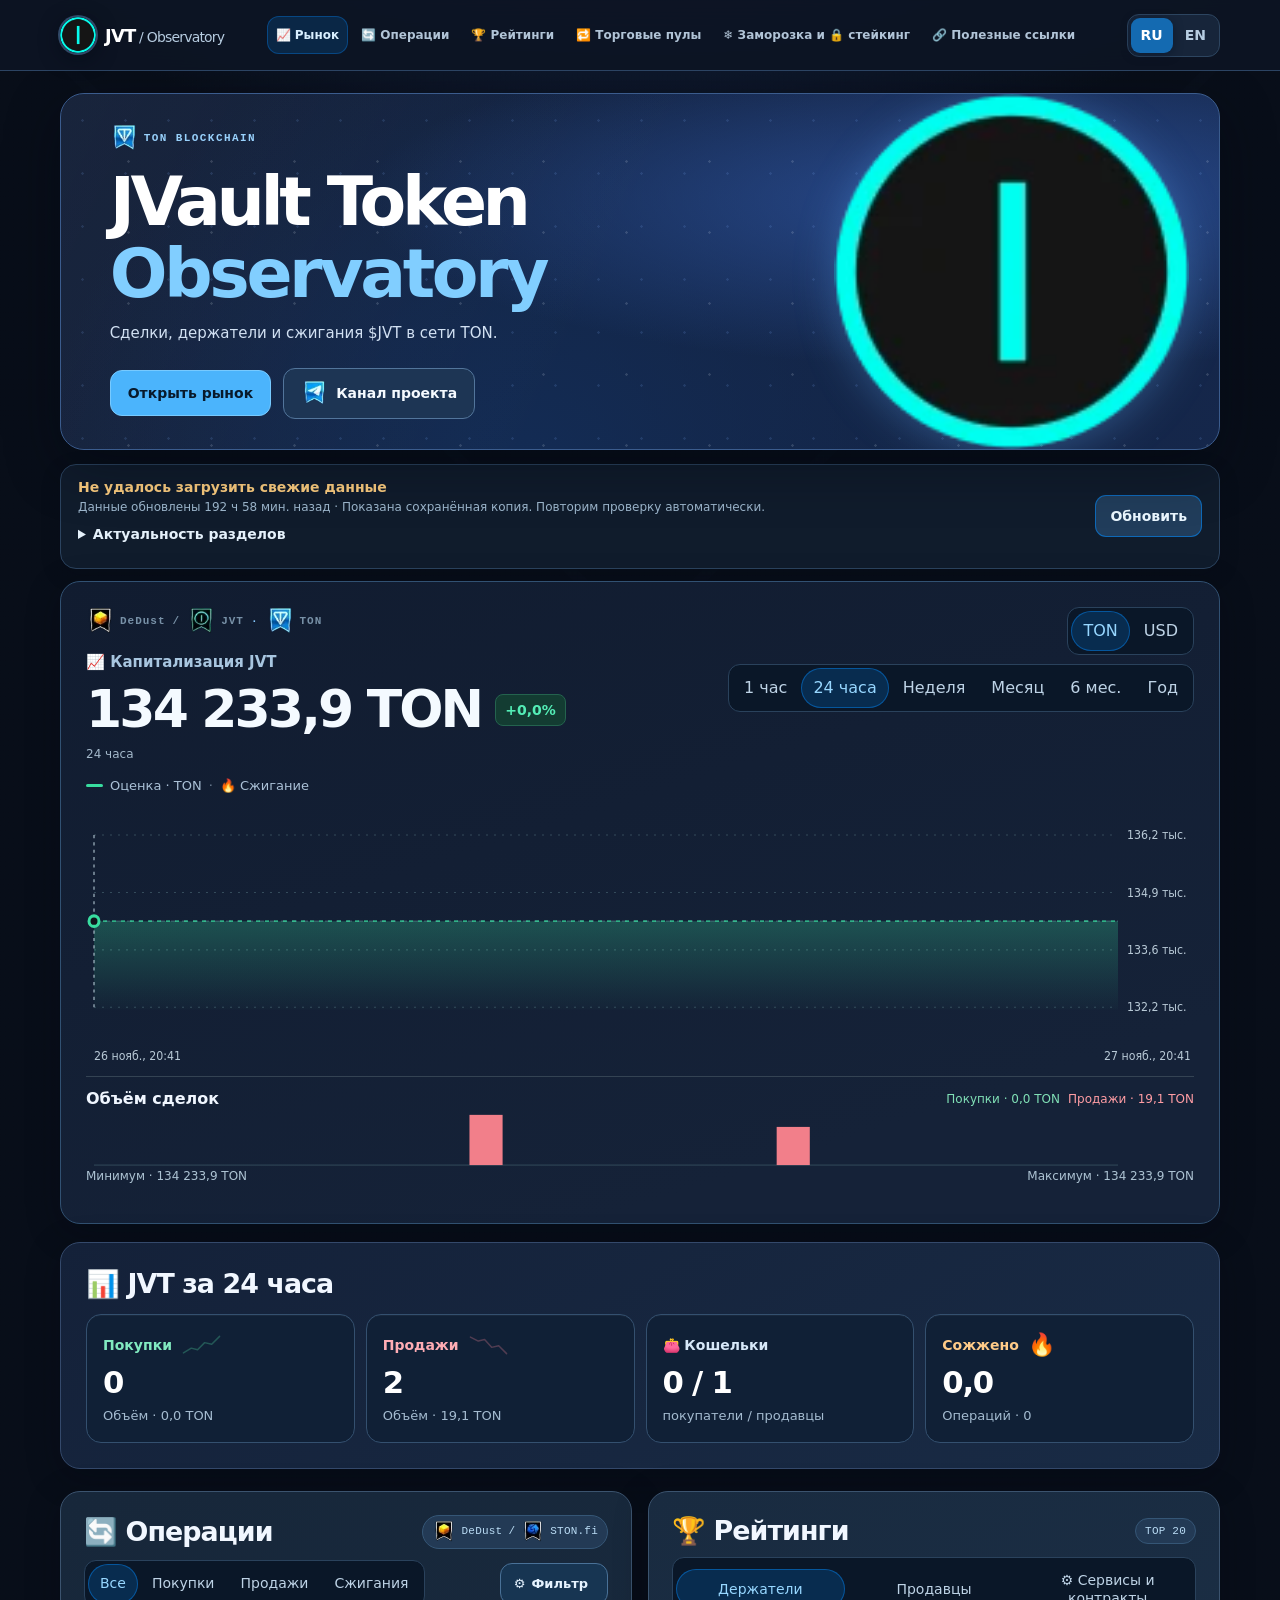
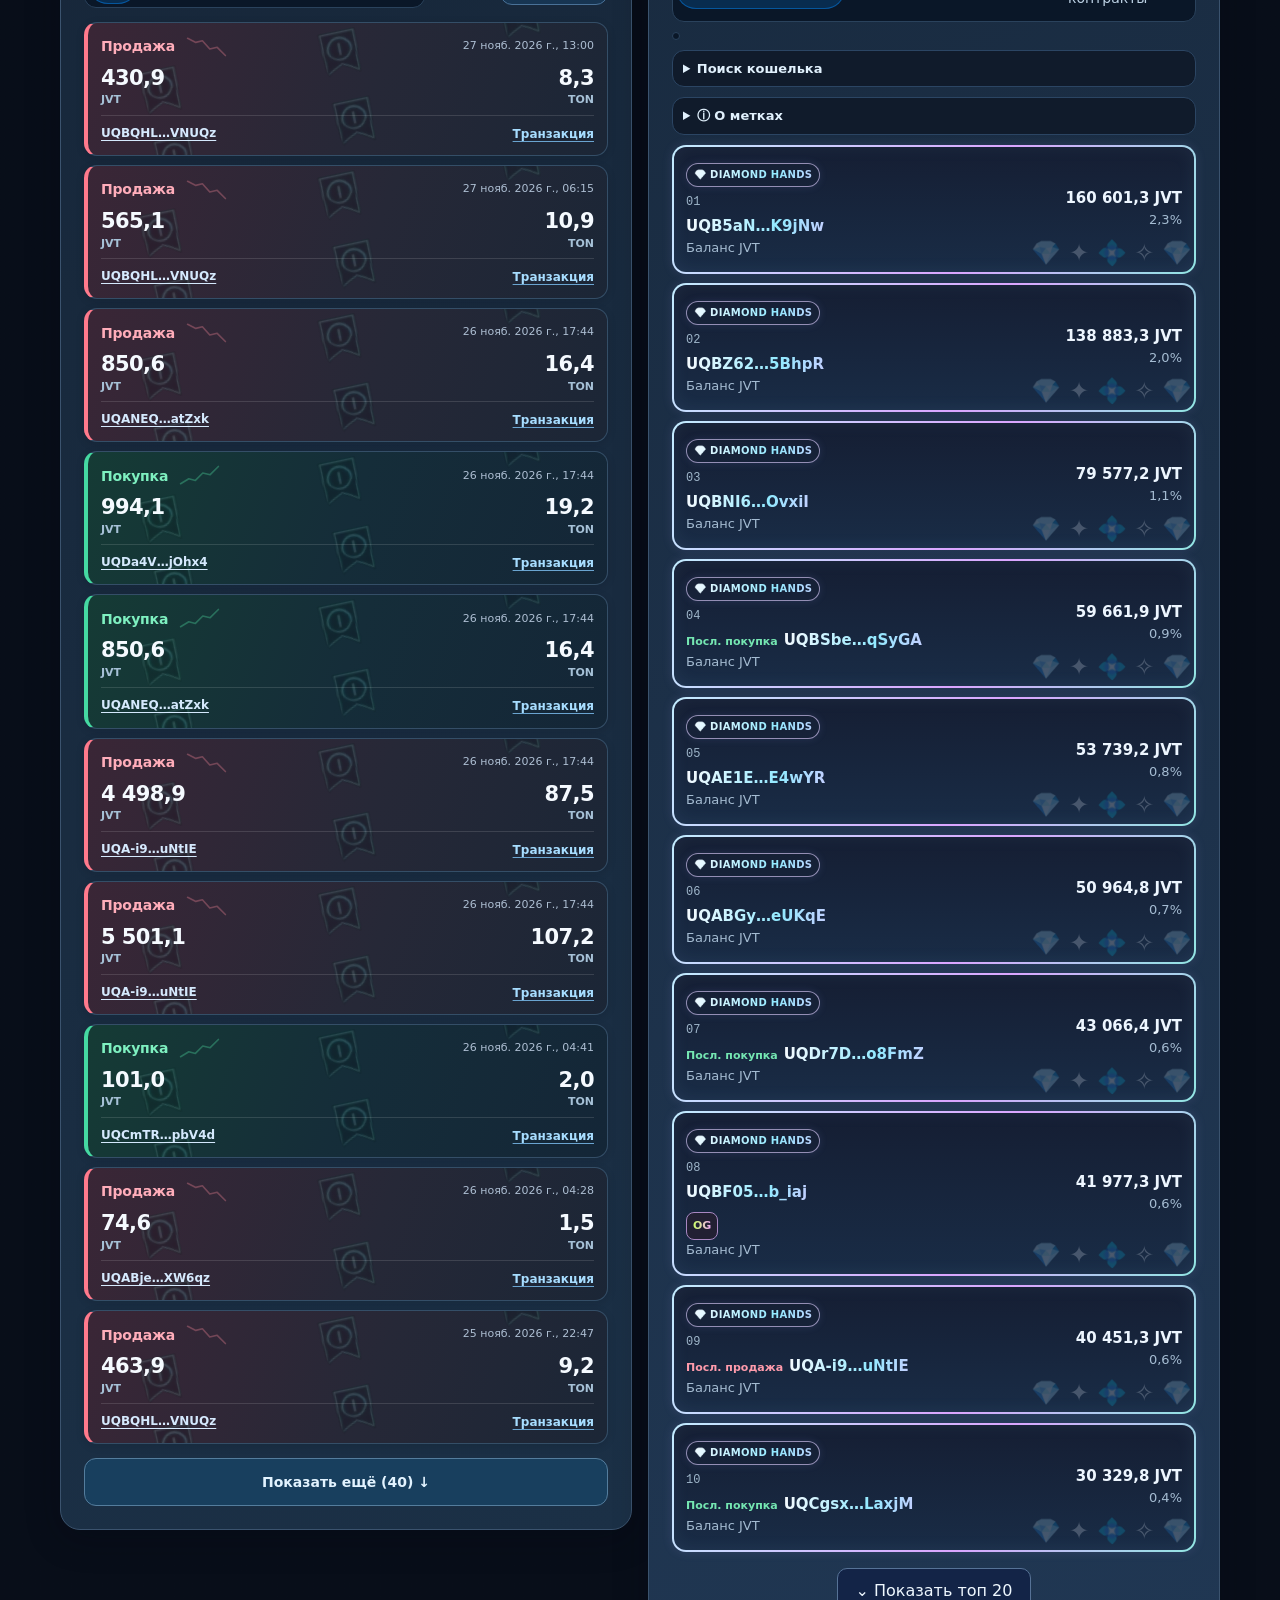
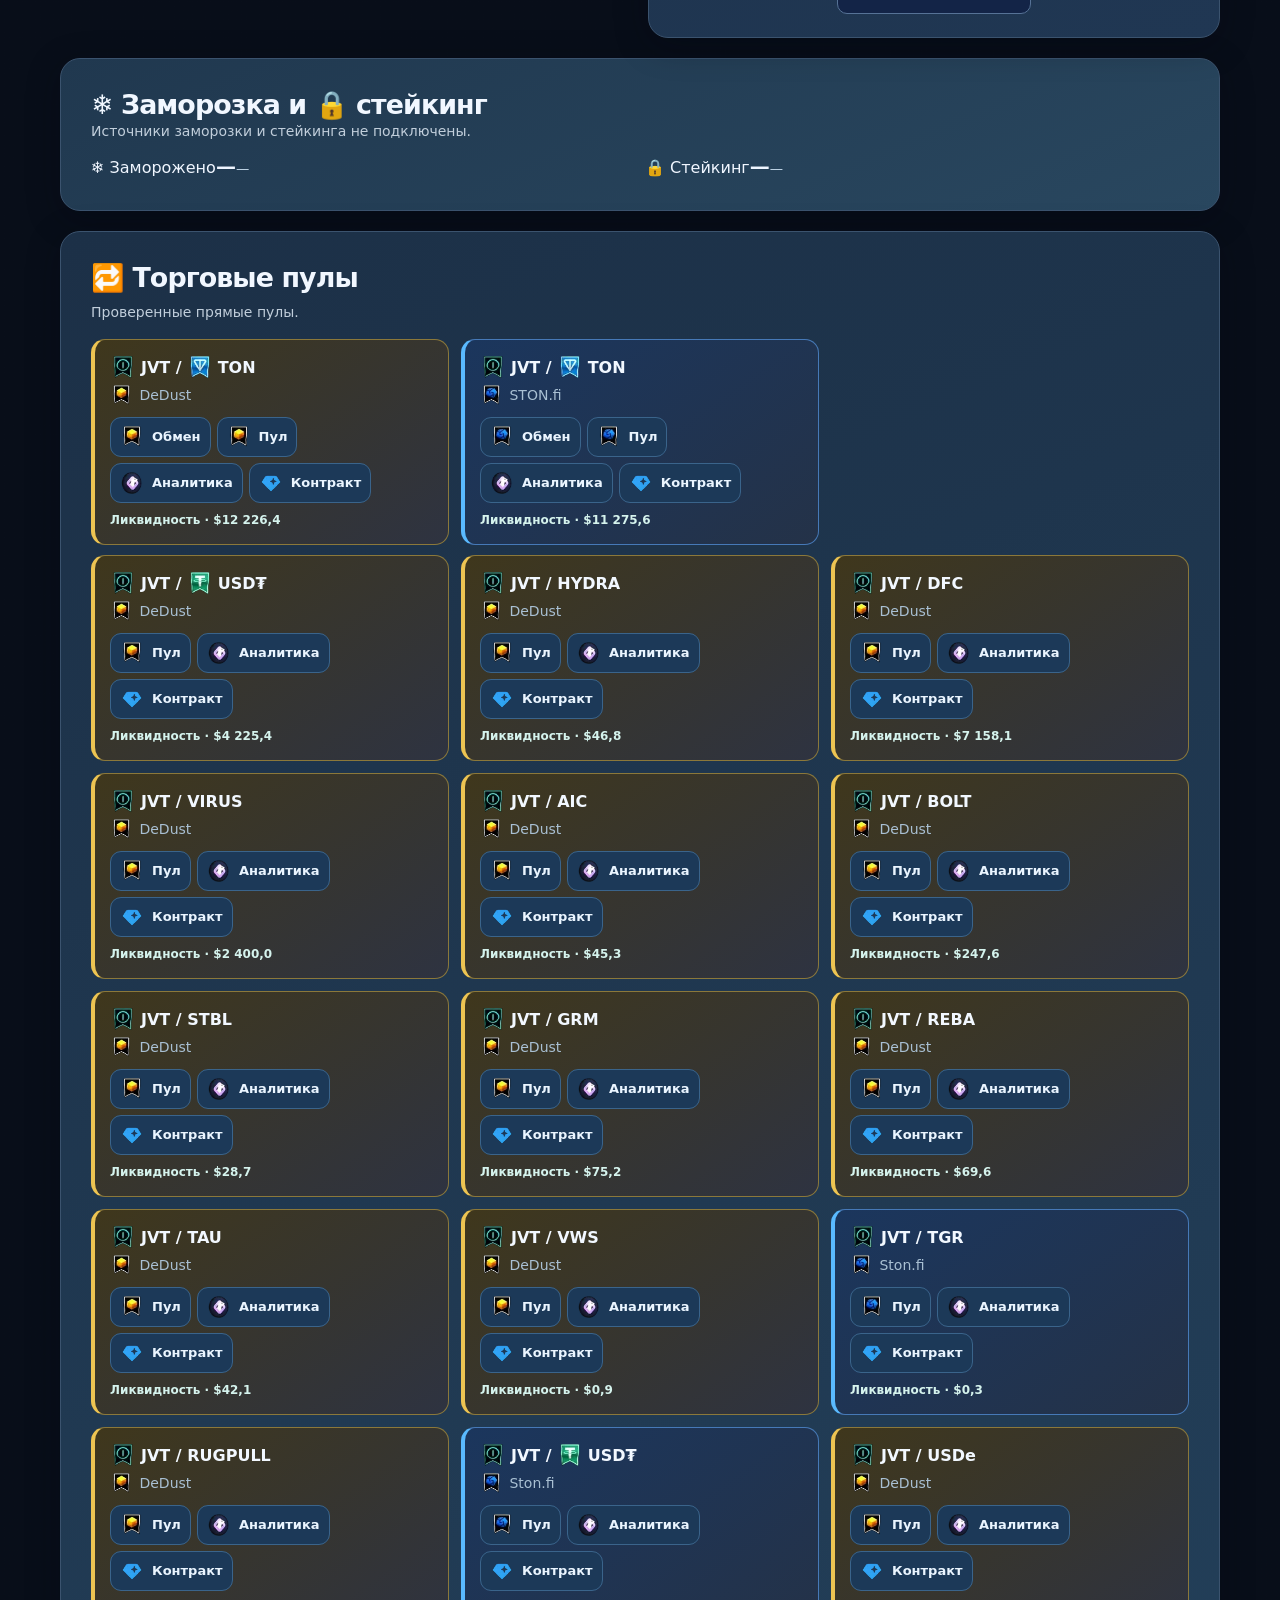
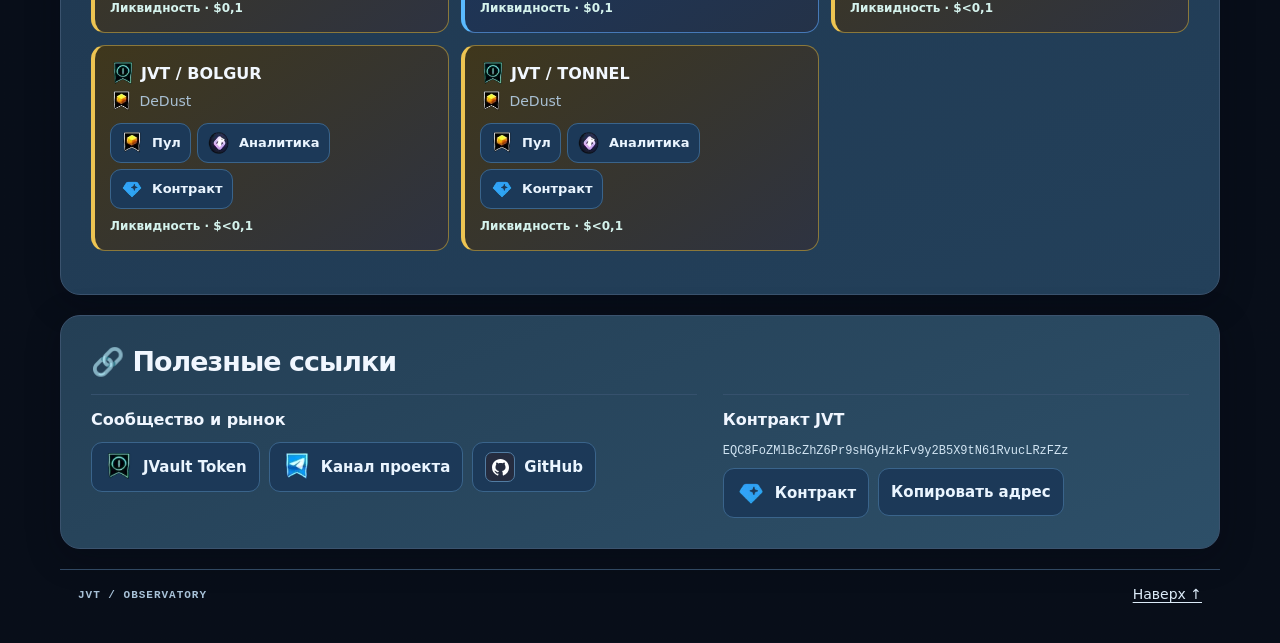
==== commit 4a229fab: "Refresh JVT snapshot" ====
--- a/index.html
+++ b/index.html
@@ -1145,7 +1145,7 @@
 <section id="links" class="panel resources"><h2 data-t="links"></h2><div class="resourcesGrid"><article><h3 data-t="projectResources"></h3><div class="resourceList"><a href="https://jvault.xyz" target="_blank" rel="noopener noreferrer">JVault Token</a><a href="https://t.me/JVault" target="_blank" rel="noopener noreferrer" data-t="projectChannel">Канал проекта</a><a href="https://github.com/Freebielife/JVT">GitHub</a></div></article><article><h3 data-t="contractLabel"></h3><p class="contract" id="contractAddress"></p><div class="resourceList"><a id="contract" data-t="exploreContract"></a><button id="copy"></button></div></article></div></section>
 <footer><span>JVT / OBSERVATORY</span><a href="#top" data-t="up"></a></footer></main>
 
-<script id="snapshot" type="application/json">{"schema":1,"token":"EQC8FoZMlBcZhZ6Pr9sHGyHzkFv9y2B5X9tN61RvucLRzFZz","updated":1795781270,"errors":["burns"],"refreshStatus":{"holders":{"attemptedAt":1795781161,"ok":true,"lastSuccess":1795781161},"burns":{"attemptedAt":1795781161,"ok":false,"error":"HTTPError","lastSuccess":1795747702},"zeroBurns":{"attemptedAt":1795781161,"ok":true,"lastSuccess":1795781161},"trades":{"attemptedAt":1795781161,"ok":true,"lastSuccess":1795781161},"rates":{"attemptedAt":1795781161,"ok":true,"lastSuccess":1795781161},"pools":{"attemptedAt":1795781161,"ok":null},"identity":{"attemptedAt":1795781161,"ok":true,"lastSuccess":1795781161},"badges":{"attemptedAt":1795781161,"ok":true,"lastSuccess":1795781161},"domains":{"attemptedAt":1795781161,"ok":true,"lastSuccess":1795781161},"fragmentNumbers":{"attemptedAt":1795781161,"ok":true,"lastSuccess":1795781161}},"holders":{"totalSupply":"6980694.047154516","holderCount":21941,"holders":[{"wallet":"0:326d13d139ee864cb4f3df55ff026d2db89610c768b0877dce0680d32629fdcf","name":null,"tokenAmount":"2250000","share":32.23175209801881},{"wallet":"0:aa5c2d9cb469becb874312c79abc9da6c2e64c92c108fe31a2f26b00d8134cd7","name":null,"tokenAmount":"1076478.529525587","share":15.420795156670463},{"wallet":"0:d1293ab63e37f49ef131d397605947e9d8c9af22752928673fa44c8b9408b95f","name":null,"tokenAmount":"774880","share":11.100328918094585},{"wallet":"0:d5bebf83fea34c03842071afc14fa92c53ab549218cd0e876f1e31aff3620322","name":null,"tokenAmount":"581280.000000049","share":8.326965715350202},{"wallet":"0:133e2f25f73f9fc7e792ed6f73d4bf8c1694faaafba8ebba72d92c8532d0c6de","name":null,"tokenAmount":"442154.465342266","share":6.3339613848639855},{"wallet":"0:779dcc815138d9500e449c5291e7f12738c23d575b5310000f6a253bd607384e","name":null,"tokenAmount":"300798.953000869","share":4.309012126430054},{"wallet":"0:b2821b7060053501669f5e7bc81c8097e3495fbcb49cac6eabacd52104c46211","name":null,"tokenAmount":"249600","share":3.575575699406887},{"wallet":"0:7968d9381d102b64d21c9fe51178dc95d7b6f6e2df1c2e9af77ee135aa664af6","name":null,"tokenAmount":"160601.30906437","share":2.3006495912800333},{"wallet":"0:59eb613f767f3de1abb1a6b8fe328224f4eae5f3b2e32ac1ef39a64c8ad4b906","name":null,"tokenAmount":"138883.341260106","share":1.989534856017904},{"wallet":"0:4d23a72c06aaf85618a3daa80dd0cfadede0e2a7ab37d42b7a6cde9802694ebf","name":null,"tokenAmount":"79577.218992255","share":1.1399614200924966},{"wallet":"0:526de4ad92625e0b0d3e2a363800014f19791b8eca179f88e8a4161abbc12a4b","name":null,"tokenAmount":"59661.865601172","share":0.8546695385610187},{"wallet":"0:04d445180f664e36c25f6d25d522a10c8cfd7ac8fffdd528b8987f49d3f844e3","name":null,"tokenAmount":"53739.204866185","share":0.7698261018628982},{"wallet":"0:011b28cada904bdd4e5846b2411911f30ed14889bd2236b822d0c80f3bc65e50","name":null,"tokenAmount":"50964.798585775","share":0.7300821127742931},{"wallet":"0:ebec37215bda4b3574e946f63607a1591ff89d413b0bc2827e4f32caf52a28f0","name":null,"tokenAmount":"43066.35443152","share":0.6169351376898518},{"wallet":"0:45d39df1b96d13e11bcb13755e40ab6e5375b0777dce6a5ceca696cc77ec1bfe","name":null,"tokenAmount":"41977.316304811","share":0.6013344235007961},{"wallet":"0:3e8bdc4312e13fd70fef85c3e1c62a817d13953827933a29323a8f3a29f16e36","name":null,"tokenAmount":"40451.266226468","share":0.5794734155833233},{"wallet":"0:a0b3126fe794f15e2f5b6e7c49dd86c4641a3503a21e3bb9f4cb6ce254f14b6b","name":null,"tokenAmount":"30329.829619624","share":0.4344815775443862},{"wallet":"0:32ccb547e94b3f0ce7e297af500bf4412681f69bf0f91feccc7cfda1341bcb3f","name":null,"tokenAmount":"30001.741107245","share":0.42978163639007166},{"wallet":"0:707f26ad42d0b707ebb1261d3221e294086cdd2c289244ac8b804c5f4da0be33","name":null,"tokenAmount":"29664.251043553","share":0.4249470159151983},{"wallet":"0:878926355fa0c6836f24ccae62e268275ac6f2c048e4b4027543786847d9e908","name":null,"tokenAmount":"25209.778027643","share":0.36113569592580924},{"wallet":"0:57dd03ee79f9e53b3fcea4b5e76bf0d49aa736ab2fbecdaeffc9016b58e4238e","name":null,"tokenAmount":"21700.504276692","share":0.3108645663325927},{"wallet":"0:732234db2b13cb0c62c7df9e424245d1740c99cb0d345c5439a8f81ac495c32d","name":null,"tokenAmount":"21151.764540158","share":0.30300374715290557},{"wallet":"0:c8dc57418fc1b8a1e31481bd84a2d2015e569900e1bec5b2cda9c5d1b5c93d49","name":"lifeyt.ton","tokenAmount":"16236.230177909","share":0.23258762048921544},{"wallet":"0:4dc951ed19982c7cc92950dad88cc519eb25bb3892882a0c2f74424c2183c312","name":null,"tokenAmount":"15682.288645738","share":0.2246522844262233},{"wallet":"0:2c348509c2d2f5606ed088b3372c57a1d10dd955b7d574cfbbe70956141574e1","name":"kind.ton","tokenAmount":"15437.146145383","share":0.2211405634039429},{"wallet":"0:8b1b0dd6c274e2a35171688668c4bc114d482489c2ed24ef5be23f3ad2b27212","name":"max1fc.ton","tokenAmount":"14282.95995839","share":0.20460658871322468},{"wallet":"0:bb7391152f51becd31d6772a3ce7d109fceb70f62ed43aae0c67d13ff8701b45","name":null,"tokenAmount":"13317.190549511","share":0.19077172641507442},{"wallet":"0:fa7e86bdb60536289dac35b0ce6a7ad03bc3dc7f10b741fb4c24e7eac8eb25a0","name":null,"tokenAmount":"12979.528343474","share":0.18593463996269455},{"wallet":"0:32c9d384057fcc41dfb1cab0e0f40a316a7eee4b97954bbe575f14a853ab0068","name":"denchik.ton","tokenAmount":"11914.343794058","share":0.17067563359139837},{"wallet":"0:4b00d13f14b6e235136b3d4bfecbb22e06b806e7b02d0144a42eb5e3e856f7da","name":null,"tokenAmount":"11707.695004493","share":0.16771534356623627},{"wallet":"0:7f963781e35c6956f88320fec3ffa6462d9cabbaf552984dee4a848561fe7c33","name":null,"tokenAmount":"10929.280668347","share":0.1565643844941466},{"wallet":"0:b5789628fce4af763532dd48ed8baed07f177f2ee42081d5a2d55d331d133deb","name":null,"tokenAmount":"10119.738768513","share":0.14496751612596498},{"wallet":"0:e3231a91057e722e68854b933edf1ec8aacb458aca2e9eeb4230870b0ac34303","name":null,"tokenAmount":"7454.147572247","share":0.10678232740031737},{"wallet":"0:3ce34252333a1ae29a0f2a6ca47e4ee2f92c14eaf0f1eaf9bc0b24e582f6072f","name":null,"tokenAmount":"6967.769881439","share":0.09981485844203723},{"wallet":"0:6b8d1b74a5ce2e8cf15b4bb30e250e4c9c27dc295946ebf4f82bf16a26281739","name":null,"tokenAmount":"6419.003050839","share":0.09195365113380849},{"wallet":"0:6f11380041f208441cea802921021b3ac77ed51912c718089ee93b8f53fd1160","name":null,"tokenAmount":"5689.638639657","share":0.08150534318254818},{"wallet":"0:72bc53290f690c49cb2ca62fd57744b3da8fdd530a56ebd96d2872b0e7e83103","name":"iambigbuyer.ton","tokenAmount":"5558.500660047","share":0.07962676236058171},{"wallet":"0:9196ccbccbb5685c6220b69538018f4653abcd61f80197dfc75b2f2057629d92","name":null,"tokenAmount":"5213.355120644","share":0.07468247548779305},{"wallet":"0:dfba4e7b0a984a46df571c913c96b61050e29f148cdd4e0a89023eb221e89102","name":null,"tokenAmount":"4918.844605573","share":0.0704635466380027},{"wallet":"0:fe98106451d88f11b91d962dbaf032ac43134cc8f3470fb683312c258971b9ed","name":"hochudeshoviydomen.ton","tokenAmount":"4528.509095165","share":0.06487190334621412},{"wallet":"0:f3b40f82c0a36a7fe2335bd8aca0f2397de59ad62a7243134c297865627dca4f","name":null,"tokenAmount":"4500","share":0.06446350419603762},{"wallet":"0:4de99f7eace360095e01e730eccc3d244ac0c2a93ff99144f300a3f8c385ff44","name":"cryptospace222.ton","tokenAmount":"4465.815653644","share":0.06397380580609122},{"wallet":"0:46418731f48dc5deba68a6b0620fb2239ffb1cbd8b6c8f342bbd6f78c90e4bf2","name":null,"tokenAmount":"4333.33333","share":0.06207596695584104},{"wallet":"0:5101acbfda467a474841d74b64834712b82bc99c4b589ce32bf8e3c0ebc1a2b8","name":null,"tokenAmount":"4300","share":0.06159845956510262},{"wallet":"0:d80adcd4218d78f89aebd88725227542c4a85d4f106556a54a33a2d0c36de46e","name":null,"tokenAmount":"4204.911369373","share":0.06023629371189838},{"wallet":"0:6312a5fee7e2619bc538664a4ba70a8abee7896e32f14eaf05a4d0cc7ed6e80c","name":null,"tokenAmount":"4166.66666","share":0.05968842971564446},{"wallet":"0:f42ba86896a0365354eb0b7e8a815c5fb201bb8deb10f9b81baabf86907d3292","name":null,"tokenAmount":"4127.514939071","share":0.05912757257644698},{"wallet":"0:ee5c85bec3c00cb67f307526593fb702cbf9b863a37290b9600cff12ab1e1f2d","name":null,"tokenAmount":"3870.603000608","share":0.05544725172686436},{"wallet":"0:771f8c1d3f09c96e13033efe9b221a86a4e445b58eefa2afb006aab9863005fe","name":null,"tokenAmount":"3762.938947413","share":0.05390494013910918},{"wallet":"0:7e3a020d207c99aaed803ab62d4e83b9c1f0257b90157b963f12af703d883bc8","name":null,"tokenAmount":"3700.569965776","share":0.05301149055922933},{"wallet":"0:aaf5f6148be21e202c703730c7ffa53317bd3e1b728e7c371a9ad5c1133f2e80","name":null,"tokenAmount":"3693.38813631","share":0.05290860924947006},{"wallet":"0:0358e3a9a16664ebad03ba100591be0abf520d87ec804ce453c02ecb0c6a314d","name":null,"tokenAmount":"3664","share":0.0524876176387293},{"wallet":"0:347513f918fa067079d982aa4037d248a3d193818a7a46f447cd3269a3feb099","name":null,"tokenAmount":"3655.033258361","share":0.052359167063780306},{"wallet":"0:a8efb445d62ea4bef256b388448ff363189594e2ac1c65e97b24d9d536719b6c","name":null,"tokenAmount":"3652.242244548","share":0.0523191851680813},{"wallet":"0:ad49c2e234cd4f0dcfe9349b285b6478341143642515d6a6350d8616578cc397","name":"fastestshitcoinbuyer.ton","tokenAmount":"3447.698237535","share":0.049389046622668666},{"wallet":"0:82510c4ff1360c159c2543653dfdafdcb7f6f5dff294c54e239cd793f28f1ee2","name":null,"tokenAmount":"3425.097880696","share":0.049065291467574705},{"wallet":"0:7b39673f61dfc7b7eb3eeaf69451d084ecd618499492e4a5957b81f599de6014","name":null,"tokenAmount":"3324.220880948","share":0.047620205935010505},{"wallet":"0:7d84119fd1dd3ec3fcb1aef68cb271c7ef9ec2778228b168da980c081c371dc7","name":null,"tokenAmount":"3318.199399992","share":0.04753394687659418},{"wallet":"0:4d40e452b3c9823ff225b1fb23f2d08cbf1a702c62a4c25ad13d0959be2d1ad6","name":null,"tokenAmount":"3101.607854282","share":0.04443122465088244},{"wallet":"0:a61315b2fc958f04ff9f7f98a73572e25d8e1dcc285444d1ebf51f01497fc6f0","name":null,"tokenAmount":"3065.458457055","share":0.04391337646869867},{"wallet":"0:0b4a151b543523ee7fda0b958fdd830298a18f712307efb37e712bc413653637","name":null,"tokenAmount":"3005.950875824","share":0.04306091708816964},{"wallet":"0:a6c9014b143fdaa2d3e8ae9b4bb84966f385b8b22cf1bc1ff733ff55749583a3","name":null,"tokenAmount":"2867.122448612","share":0.04107216888814518},{"wallet":"0:852c086e0c6f69c5b0999e220ada2c26a14d7e53f1bc5f3d843c3c27bf5513c7","name":null,"tokenAmount":"2788.350385407","share":0.03994374150437939},{"wallet":"0:712cb2b613edeafcac9e7b79b188e3d387ea21c415d6e4e4c0cfbffa6ab7031d","name":null,"tokenAmount":"2692.688739786","share":0.03857336708351513},{"wallet":"0:f7cea2f8a4e3866427011995ef7b343549e8fb680ce4af82137a7ce0a427758f","name":null,"tokenAmount":"2673.85","share":0.038303497932127825},{"wallet":"0:7542a517d6a2be105f8cb97e8fd07726534a3e70f466c9128d415acb836108f1","name":null,"tokenAmount":"2643.612976719","share":0.037870345826094394},{"wallet":"0:34679b9a816462e5926261b7c126836a112118b14dd4113579ab9235fd2fb693","name":null,"tokenAmount":"2629.563223598","share":0.03766907997736798},{"wallet":"0:48622568a0941b14789fb7ee8332e081185c73bce805819fbb1b35270306cf32","name":null,"tokenAmount":"2593.627774849","share":0.037154296654875164},{"wallet":"0:3074b46cd49528b7343b1b0d2e5042acaad06168a0ba7f4e35f42ab9add7e8ff","name":null,"tokenAmount":"2529.8367263","share":0.03624047564914003},{"wallet":"0:1890918bef5a76290a2a77108e116952097878e35561928c3cc88d09e1c9b65b","name":null,"tokenAmount":"2517.587216457","share":0.036064998687103667},{"wallet":"0:4352145b9f41700aeae8e57cfc86e69d6511a11cda55e4662b4f110091cfe9f5","name":null,"tokenAmount":"2504.445814274","share":0.03587674516826686},{"wallet":"0:cf9f317e71b1173c9e40a59bfc4f161e2ecf63c0cf34a3b8338533d023cbd47c","name":null,"tokenAmount":"2500","share":0.035813057886687566},{"wallet":"0:1536024c21140272a82f5667842b3e47f2322396b0e4952b71d36f80f9c4f008","name":null,"tokenAmount":"2447.15412236","share":0.03505602889668992},{"wallet":"0:c668bd285c2dadd52e3ff8108db21d1c1d2a5c46d0e1ef77c7e4909589cddc59","name":null,"tokenAmount":"2387.320181842","share":0.034198894346546015},{"wallet":"0:9437f2b77d9e225bc8929380f890b229e019e81dabf3e8f87f77214303563139","name":null,"tokenAmount":"2344.555812345","share":0.03358628521043251},{"wallet":"0:ab83dc7f45e90f605f6d45c43be748fd28830d0bfd23cb23cf4220f3ba42d8f9","name":null,"tokenAmount":"2332","share":0.03340642039670216},{"wallet":"0:1aa8bd6d88f0b451f328c8aab956431abc17d5bb47614d66118aefa2ec718a53","name":null,"tokenAmount":"2120.675382229","share":0.030379148089056184},{"wallet":"0:3f32965902c55382dadd9495845a3eb046df7af257d06b8b636a6e79db51a277","name":null,"tokenAmount":"2090.905304316","share":0.029952685079620397},{"wallet":"0:2664c44b8855e7341bfe06f3e78edb13b74bcb50ab95dfbf7911ff1f9fc86319","name":null,"tokenAmount":"1948.975473731","share":0.02791950858418505},{"wallet":"0:1524c468e6d1cbb228f081e14b863d0c1150abcffcf4a38e8b862a0b554f7c7b","name":null,"tokenAmount":"1910.805710886","share":0.027372718213669402},{"wallet":"0:6b04b06577ef4f58191644405e464da25050e81a3466d5a646c417118e0dba2f","name":null,"tokenAmount":"1894.881884328","share":0.027144605844749713},{"wallet":"0:62e48536bcfa13539a4285d9924ed0202ffe8ec3077396f6bd6f4c8e0daddc52","name":null,"tokenAmount":"1888.152228825","share":0.02704820202791515},{"wallet":"0:4792989c9ed1797f03a25192a7f079db2112137dddc1fd5b9e7caf5308f2bd04","name":null,"tokenAmount":"1887.85787691","share":0.02704398537104677},{"wallet":"0:69a4eb6532d217405350c291b307cb91b3b43660b36fd005a26c8389026f6ee5","name":null,"tokenAmount":"1854.003106573","share":0.026559008231118973},{"wallet":"0:6f6813fe0652888be28a653aba567747fcbbc38a5d1b8b1f30408b623120d41e","name":null,"tokenAmount":"1791.812931844","share":0.025668120100097815},{"wallet":"0:63f3bd76add792c1045816cb7ca76ed5952f7a6f540a585b03ce1fc92bf9dfe9","name":null,"tokenAmount":"1763.369330773","share":0.025260659167433187},{"wallet":"0:920dd5e3cdc0915f36d9103bcdbaccaaa5b78ffd27512115ad00db967e33b5c6","name":null,"tokenAmount":"1697.595882248","share":0.02431843983966003},{"wallet":"0:2a4106fec713ec1ebc1e4e7ebaef47b41108d2c4d54ea65a4eb4b3a87c1eb3f1","name":null,"tokenAmount":"1658.830273534","share":0.023763113844105167},{"wallet":"0:24e7098c4b718fe5242e9f01c772fb5e78bd85a2e8a20ec188ff8a5ef3242318","name":null,"tokenAmount":"1626.396889171","share":0.023298498375443843},{"wallet":"0:ce4b2c5d9836476db42ed2806feafac33a3c9dbad2e6ad5e4935a8fc6c5eca41","name":null,"tokenAmount":"1529.110459919","share":0.021904848566487438},{"wallet":"0:27055727e2a638eeea0f8ab58d788b95c305cb30fa644bd1aaf0f154571c43c1","name":null,"tokenAmount":"1519.092023446","share":0.021761332228350777},{"wallet":"0:b994f7c4962baa3253a38ea93962d4f13e09134967df13328c5c80f78adeaa1e","name":null,"tokenAmount":"1448.260867248","share":0.020746660109510786},{"wallet":"0:5c9e40bd693444e2821281c85aaa0c08c93c929581cb874d1ee5109134564503","name":null,"tokenAmount":"1406.972330606","share":0.020155192608384158},{"wallet":"0:14b3b7b4ff0f322fb897d2d26d5fa4f8ad894938823ed4131b8ea1f839edbc23","name":null,"tokenAmount":"1403.205898431","share":0.020101237626980337},{"wallet":"0:134246a759217570fdab6dd7e1b46ef95c1eef7231a0c29ff7be7bbf512412fe","name":null,"tokenAmount":"1387.75014106","share":0.019879830453616246},{"wallet":"0:9b85befb504f88e144f396ce8095e36be1f77067f0fdd3087368b6b6cb7cc249","name":null,"tokenAmount":"1373.835591968","share":0.019680501432776668},{"wallet":"0:599ffb509672f3e70e33a4fac9724cbb15aafaa83724d4fba334ed93262e0bd6","name":null,"tokenAmount":"1354.718523584","share":0.019406645162112685},{"wallet":"0:eedc3d405aad9caa22881598e9188cad4d90a87005a681690b879a5c0e78007b","name":null,"tokenAmount":"1324.139661141","share":0.018968596133800596},{"wallet":"0:c7bac1e05590c25d9819a9baed5ce9eea45b32286e2453519125843ea63c2a94","name":null,"tokenAmount":"1301.3713361","share":0.018642434796730098},{"wallet":"0:0075326392902d074044098d4fe21f76d2c47744b7786dd409b1cf259e3d07a4","name":null,"tokenAmount":"1300","share":0.018622790101077535}],"asOf":1795781161},"engineVersion":"1.3.0","methodology":{"valuation":"last observed swap in primary_pool times CURRENT total supply; not circulating market cap","primary_pool":"EQB7zhVOQKkfoMtnGU4f_uf0f6HmgcHJj6vZ-NTyHhsaPHCo","sellers":"sum of successful supported native TON swap sales; service roles excluded","holders":"balances excluding known services and identified contracts; unclassified accounts may remain until verified","burns":"accepted burn notifications and zero-address transfers shown as distinct evidence","usd":"historical TON/USD rate from CoinGecko","history":"incremental confirmed swaps; missing intervals remain partial"},"serviceRegistry":{"asOf":1795747702,"source":"https://github.com/tonkeeper/ton-assets/blob/main/accounts.json","sha256":"4286bd47e11399901a7d713c9e98a5dba17300d76fe272f4f5d46110a84f4e2e","entries":{"0:ad8afecfacc248996885d8be6824280f9f3a7e54c2f6080b7971b9f556c280c4":"Crypto Bot","0:dddcd3cdad60af4c0d69389f567ad51d0c263fa4968d655ab424c69aadaf9322":"Wallet Bot 1","0:436a76c2794a88e3fbfec6b9c0374fc8db046f10868b835420d9937973a665d4":"Wallet Bot 2","0:6e814e6450e8c578067bb656298fb4d01397dd15018d7f34dc369eaba4c2111c":"Wallet Bot 3","0:5f00decb7da51881764dc3959cec60609045f6ca1b89e646bde49d492705d77f":"OKX 1","0:f15db2c62cd86aff0860d39c491fc73a31395fafeb5945e644498562260c782e":"OKX 2","0:e7e86da08742ed933434ffeb8f08a63c7e100ee842e25f599a9cbf0891574a6c":"OKX 3","0:0338def34b84c6ee9134a04ab1601450be446340a37ae259de57cb37bdb590cd":"OKX 4","0:a30a49ec725e9f57244b66af4c2da7ab76004b4fce80d3a34b1cd0c37762abce":"OKX 5","0:24da1e7b8da901e5b3dd0f98c397feb6e5a5ea483195a8b6bd0682cf2c5327ae":"OKX 6","0:7f2e84c723d8b6b6b1aacf810c8c26ab23c22022b464b87104b2d3065b0ea70b":"OKX 7","0:854ec4521efd52ad43bcf1988e4c44ebdf9a26ad18fa51abfdb685fc3b348a5c":"OKX 8","0:f9bdc0de461c1a2e002fada9550bbb095c8f9f73668d70c517a9cc7e050f8e5a":"OKX 9","0:9b9b739de2527ae72d21083f5198d710c7288453b4733e57ecadb2e189ac829c":"OKX 10","0:b31535e934db05bbc220267467903c8108bdabcbc2a06588838b726ddf589ef0":"FTX","0:57eb74407604a19f7e04005315ef70aeb7b675e6551977586756f6baf12125ee":"MEXC 1","0:1c7bd690f4f93de8b93db5790129dab65926c6e1fc9b57380089db5529516630":"MEXC 2","0:d887d0e2d1c4fc4126e71c970d33ab1896940000eae703bb1ab6cecc830777e3":"MEXC 3","0:7994848c1fcbcbc57a6a5a987b66eb424b8b54e10759b6b514a66b600c2b0eef":"EXMO","0:8d195793baad9a08c46dc353aebe999341dabd07721b9725f19e18abc3d10d92":"EXMO Cold Storage 1","0:26ab8ae763a3a7c3067d882b7b01cd5d37254cb8768f57b6a47c00028effc7b8":"EXMO Cold Storage 2","0:0130c77346e9ed82df677d107ad6a775c11f9c18f6a05c0dd17906b355850dad":"EXMO Deposit","0:342a359e38357c083968129fddddf049ef5c47315bfbef27505a356bf9f02d65":"CoinEx","0:555f3053e257130374bb831ae0e219e5e5f9ec0ca8f8a0d133369d3d690c64c2":"Huobi Deposit","0:85af78e8d035e920117cda654615cdf371d464480b629e110d3c5310d85ab362":"Huobi","0:80d4123841167ca989ac912443cc99a4b9c1a87584536427ff6fd85c92395ae9":"Kucoin 1","0:b37e57033db21d10b950e6143b658c10c3bf425bd193025960aef7f22dbcf4fc":"Kucoin 2","0:07ce60b7e5f255a88c3707f3fbc79e2cf924ed6b4b7d09c6324f0ba2338a48fa":"Kucoin 3","0:a14b1f452385b2bb984ad2c4441e1d23cae071fdfc096dfba53ebba3b6ff1d10":"lbank.info","0:75726a716f747e60b0371cb0d5d35471e8e1e931003fecc3a0961a8bd82c09c7":"xRocket Bot Cold Storage (Old)","0:c1dc654b598ab84cda4f12372efed8907cedf0901865a58649087373e01b1c24":"xRocket Bot (Old)","0:45614fee399c43d77bb597558791831bc0ee31754cbb2b5b1fbf5a3488ed9940":"xRocket Bot Cold Storage","0:011a8f0a0b36b779af033473274966666d1cd6fb4e77df679375fbd6f970d012":"xRocket Bot","0:c3f1da8ecda8f8cd42bace224ea3f1b6971eaa7f54c492d4d190527b4f573f7c":"Bybit 1","0:4a1f3ebcc66bdcefa90245bdf541a50ada1c688a487534b1587abffd93038834":"Bybit 2","0:cd525c15904d7b4027eae08b318624260f371ce8c9f4fcca0cdb7b583854107c":"Bybit 3","0:ae62a192da96e266161a702cc9f6de91c0c3441f17ceba51bc442dfb2031a30a":"Bybit 4","0:e3ce05c4da977132c24a3b102da8b5fbf2ea9173337b49de346e4a4b057f7579":"Bybit 5","0:e33ef85d174eb457c072d1ee10215b69ab9b64192f7421302ab1c8e26b7ad4bd":"Bybit 6","0:7f97f36dda3f7dedc9e12f8c09c4f89e7fbc17527ab3f67de4c3b155297a56e4":"Bybit 7","0:7d133d4e425c8e00de015513a44e66e6d163b21e71720aec7579965e5de28c55":"Bybit 8","0:f2dc1860686cd658987e2bed8216532d8c004460dadea907cc7d4ad7236c496b":"Bybit 9","0:4a1c20bc9a6f9294f75f1c87a7f383a8b73a483a2e6dcb3630ddbe78b3ccad00":"Bybit 10","0:008bb088e81e38d583826901093567027cc1575ec744ac354fa4eeec302d166d":"bit.com","0:1882478daef1b7ed200cbbdc201bd4ed0b24c2e5f1a4c7c15aeb7e3b1a759193":"Coinone Deposit","0:a4d2072b1edc1355fc7fbee0095beec7889a2d3cfaa9edcf2ce9e128631abbd6":"Coinone Withdrawal","0:f3f4ed0913ab555d023745058f1a6c55a49d4876593cb9bdab1f780a99b185bc":"Paribu","0:f9873509de5a2f97f7b2805f5f7aafab447f43c91e751cc8efabc6d2ea09d78a":"BingX","0:b496b8f73b469ff06a2d89e62c4d70a103fc228c821537b49dff092060bc281f":"Gate.io","0:60ff0b28e2b3839bef250a81be9f2e78a6265b980ec5d24df4e44bbff2c3fb25":"TIDEX","0:23eef28b6da5a368d6c0b8028fd5ed47c26758676bc9db1b5653caaadc969f91":"CWallet","0:00ffafa9fb3d4f837824436d19953c792be6632af73a9b82c4dc69ca07195087":"Matrixport","0:b58c73481f25a280f9705ab3424be850614d823256263ecfa049fa9fb917720d":"QMall","0:00b402b789e5626e1c61b50c5dbe2024426e92f16c0c2fb735396df96046b5fa":"BIT","0:2c54797319837b4c6d014fc991c1a8d4294dfd4d6cec4937e370f1f27db0423f":"Bitforex","0:6a5a76a1538cf9596590ec3708470649c342624bf92e63a6a7a15254ededa904":"Bitfinex","0:59b065c5d66261a5317660e96eee476aa6a11b749bdcbe8c0d1f3dbf24200d1c":"OMPFinex","0:3cd5ad54b190a71caab984b0f210e3742c7f2147b7e9073377d7c6b470017362":"Bitrue","0:6c53cd87cc0d33486db42c1c7fc03dfaeb2f7b815afc368ab1aee567edda3f72":"Coinspot","0:9a582c23266b8ea47eb71118a3c040d42b230b2266fecffe2d3cd390c0922c35":"BigOne","0:dd528505af15c6e5206bdd8f6c9a3b541f80ca98ae8a5066ab3ff8de1ff5e678":"Farhad Exchange","0:2b6f3cda567c385f0645486f3c665a451f56b2969d1be57d86eb77c6077a81d1":"BitTime","0:cdf7f0d7c09036f064272e3c429ed570be49ef29eb3a735b64bbc17915073732":"Bitget","0:e9c0a24ffaa6aa4f228890e71ae9550bfc53a6c57e643bc31c240e18727ac1ce":"Bitget2","0:336502faf83ef5b532d315ba71450b661c90e83fce64d8bc1fd2bf642f3555d9":"Bitget3","0:b308c7f9b4f596f6250175885972549871b05c70ed3619fd5a939401eea972e4":"Bitget4","0:e2d1df206b372db1f3b890e60d185b67aa0c9f1b6b6ff60a05091c8c01b40ac4":"Bitget5","0:7a0dc94da9f48b968dfb87be38d4fab7286288db7a04d3081feee177376d9089":"Bitget6","0:8785ef5ebb0fd24c6911d10f43c00961e9748fa54297a1ac517e3c5fe76bb0be":"Bitget7","0:213b6804c2082135a4a803da8e3b30cfed51aee9af2ad2100334b7f4711d3bcc":"Bitget8","0:573dfe99490a041703e977e4724135c5b8bea0bea67839612247451ca9d5c4cb":"Bitget9","0:de2519a527de7e1d4c1028bdb74e022b28a6e370e4fec3fc27d8d971308f99bb":"Bitget10","0:06476e580e250d0abec5c365a711833483c581d57b908be37d56bdb0e338c312":"Bitget11","0:c9959a997e1d4e4383d8db37b86d2101ce78dcf1f1b3904d9888fe572ef0efd4":"Bitget12","0:c07e51e5b694937758f45f4003071c84f4c4a68bdb168a22c3d6c8b89cd6186f":"Bitget13","0:1797a5c4c50a2b312ce9927ff6f12efd3b0b58ff311445118c2d2e64312b5d79":"Bitget14","0:6083005b354ab1c4785aa8ce8293ee5c9c182e9248f27e9c9074f35c16342083":"Bitget15","0:f99b14600ae44d2f12b178e8c6eabd78892ae82c5e45b6898f9deb7eb203f9c4":"Binance","0:8e91b50381c36dd42accdb51f5cb5d96848568b4924f8079b1a5ae7e10f43eda":"Binance Hot Wallet","0:ca1d9edeef40b3a9dbd9082f3767859547c3ce0bf641d09d58e33a3cf06fb309":"Binance Hot Wallet","0:a2faca7adfebd5c5970108d1f79065cef32b0c143fb13489066b684cdd7ee95c":"BitMart","0:5d5a830e48214791f4ab5352900c624d3bff3c5efd630196b180158eb789990f":"Nobitex","0:cad898b200a0934ee416c2039bbf3f5d7f1a323172875b3c19d378a6f540f7b1":"Nobitex","0:4532d5bcdfb05d3275cbf255bc91c3635cd48d63b719441581c5542a4750fdf5":"Nobitex","0:a32d52ced80a23fe4fe90ba94593ef686de03f9fbdaa069e642826a95234b982":"Nobitex","0:fac8ffcb6f89572a1232d59e91c65909ae408663fd2ceaecd35f35b5e9d670f4":"Bitpin1","0:c14ce5d772539be26fde315a505a1e0514104e76eef776f0b845e57df0557ddb":"Bitpin2","0:dd36441bf4aa8a6a6ecfd763efde1eb82dd86bdcfb1456b45ff4b73f87657184":"Bitpin3","0:402f5d4f4f8bea7b0bd511b9d3771834c1a22bbbbc8a326035eb07aa24f5c9f9":"Crypto.com","0:ca6e8f2a3dfc875b8673d8677f3818c4b8c02d1aa481a86a0c61bd09f8269f1d":"Foxbit","0:60def37fb0e6f41b18a73c2496d96b25442344864ca0ed97189a6f37e2439c56":"Richamster","0:97ad93444915089e812238ff10abe9066d0b03ea3dba2a8630fb9c9f88aa455c":"Wallet in Telegram","0:1f5806c73d03bbc96eb7eebf16067f1f2e8e270cfa16d57001aa9eaf7456f008":"Wallet in Telegram","0:1b44ec553616b0e4551037038834bdf0bdaa1f0440e10f3331d9841585612a68":"Wallet in Telegram","0:cf06c94efdae26faaa1d85092fc4daee78eba09e69c36dac051c1d8ffde35f40":"Wallet in Telegram","0:91887059ba56a03790b0696d7a402ac0691dff62fcd398e813f97d3b2736fa58":"Wallet in Telegram","0:6db0f022632b6269f0d4dbf8ea60a8448bbc2bcfc6812e31af8cc6405c268af7":"Wallet in Telegram","0:dd6ff02c59634745529b99a8d5beeea9f6c38a9188e6a7e96a424e3820c8ac0a":"Wallet in Telegram","0:023895aef955024920a291c6f3715e291df1b3dd254eafa8b09e21a2d58d5897":"Wallet in Telegram","0:f5066318091a8cfb530ec732104ce38f7783d92a6679ffcc0ce0960b0e94c7d0":"Wallet in Telegram","0:0c5684355f5410a923fb7dd59314905dc7ff157b28c9130671c7a4f17007e898":"Wallet in Telegram","0:23fe558cdf44249381aef36472e64a5072a24ba97fb61b2f5791da6013aec92d":"Wallet in Telegram","0:b7be71ac1b40e436db36721d9c20e82d44e78fc1e86a8ad15e00b1cc16831dcf":"Wallet in Telegram","0:55b7223f04dd1f2e1b3f28e4ad628fe6cab60004f280fb0a58cd27fc590b2eac":"Wallet in Telegram","0:659dbf460831a72795c4a9a9872fb4a3e7fd302783068dae53e8f2a5c150084a":"Flipster Deposit","0:d0a6eb95408e95ce97b0ca597fc523ff4809523635e8f519e00fdcbdf42f0c54":"Flipster Withdrawal","0:ec85cfc7fd1009362e421b5a0141f510d6540107ab73e7829fda1ef9e97a75e3":"CryptoBot","0:817438e5b0e6eb113ab74d73fc95f7ec19247dbe6ee27a42c3d0164d614c3ca1":"Ourbit","0:66a1e72196d64d6faf48fa4b2ea861f67b0484d2d14a59caf701d8c286ce44e5":"OKX 11","0:419712bc541c4489d6f1c38a105722d293b8847fd54f2717ad69142911b8be5c":"Bitfinex 2","0:6c25b5f2fe5ef1a6a1978f611f61a50883fd50a0822b19176445fca931823263":"OKX 12","0:14de4b02647941779108b7b99be85596260ccde813351000055d744dd8aba04c":"CoinEx"}},"identity":{"byWallet":{"0:326d13d139ee864cb4f3df55ff026d2db89610c768b0877dce0680d32629fdcf":{"checked":1795781161,"domain":null,"linkedDigits":[],"role":"unclassified_contract","activated":null,"serviceCategory":"contract","roleSource":"https://tonapi.io/v2/accounts/0:326d13d139ee864cb4f3df55ff026d2db89610c768b0877dce0680d32629fdcf"},"0:aa5c2d9cb469becb874312c79abc9da6c2e64c92c108fe31a2f26b00d8134cd7":{"checked":1795781161,"domain":null,"linkedDigits":[],"role":"unclassified_contract","activated":null,"serviceCategory":"contract","roleSource":"https://tonapi.io/v2/accounts/0:aa5c2d9cb469becb874312c79abc9da6c2e64c92c108fe31a2f26b00d8134cd7"},"0:d1293ab63e37f49ef131d397605947e9d8c9af22752928673fa44c8b9408b95f":{"checked":1795781161,"domain":null,"linkedDigits":[],"role":"unclassified_contract","activated":null,"serviceCategory":"contract","roleSource":"https://tonapi.io/v2/accounts/0:d1293ab63e37f49ef131d397605947e9d8c9af22752928673fa44c8b9408b95f"},"0:d5bebf83fea34c03842071afc14fa92c53ab549218cd0e876f1e31aff3620322":{"checked":1795781161,"domain":null,"linkedDigits":[],"role":"unclassified_contract","activated":null,"serviceCategory":"contract","roleSource":"https://tonapi.io/v2/accounts/0:d5bebf83fea34c03842071afc14fa92c53ab549218cd0e876f1e31aff3620322"},"0:133e2f25f73f9fc7e792ed6f73d4bf8c1694faaafba8ebba72d92c8532d0c6de":{"checked":1795781161,"domain":null,"linkedDigits":[],"role":"DeDust Vault","activated":null,"serviceCategory":"vault","roleSource":"https://tonapi.io/v2/accounts/0:133e2f25f73f9fc7e792ed6f73d4bf8c1694faaafba8ebba72d92c8532d0c6de"},"0:059175020cf016851f604659e8d237275db79c386d3f95c7d21dbd27ae4d8508":{},"0:01a5236f30e4c21a5f26a52719a9bb89f9e36433cf6bfce0ee56a6fc31faf62c":{},"0:26ea082739db0f85ca3a338c49e7fca685c9d553034065eed761d83b0c986320":{},"0:f3085dc08cf5961aeb95665ba23699b8b60e7e5cba6f453b45f10d0c6b036e60":{},"0:91dac2f98cd5e077815fa3653d6d528ff2bcdd7e58413b0702a9b3535e9f66cd":{},"0:7cef83f4c3c8cfd453c07b6b45f36971e39e010e066f84f81a17324d8e560729":{},"0:41ab7ec20c402d897b42c23ac5fa1d9e157aec2574c6c0f73301c489c37a5f21":{},"0:22d263360c40e2cb5819dc8584c4eab1156a2bcd02adec3e17aede35563c45f2":{},"0:1da9e751794a9199a24273eb6e8eb583d44d5b63db32804fe78dcf7aea3174b0":{},"0:a72596621c44aae8d4784adad03ea7544949561b7545d95daa27b552ae9486b3":{},"0:02bb39820813b36217510d591a5929359da21adc5060a8d64c97901cb794fee0":{},"0:7926c9cd065099ab6aa5a2c32a4c11ca31f80fe775438d752eba5cc5ef665ae3":{},"0:5717b2f849b97720a82d91134e227fc881e55eeda6c793b5f2182aa07d036aa1":{},"0:34a6ca017033a1c87e447a329e53a60ea7c83e544f04c4216a8c38b161bb4d53":{},"0:ff5aa840f65151dc716ced1efdfb7ff79f7fd5c4b329140008e88bdcebcaf6db":{},"0:0d110e78adb1800f6455741051c531bbe1ee4620e5381de44a5dbc9bc54f9ab5":{},"0:1150a755fa21c54a29fffc7316ae4bc9f1434e1d99467c0579ed50d39a3cad78":{},"0:741a744c33b4488ac4428248422bb32761a66e6d9bfae19bd56bb8e033a65450":{},"0:1b9776ca582a59b8b9bf0f73a8bfe7a404739fcc7f376c6d5b4f5db8de10b587":{},"0:af2e6ae5220f2b759a5671c1e00ccfa0445dc4c2ab314450579649b0c3195018":{},"0:a164619ac1856533a92b8da79e61024713fec42f160e0ca258b477e252cc60dc":{},"0:07e0dfa1eb6e8f1460d7c03a88b5ff71e19d410a93471626a28a0ea5df031db6":{},"0:e367d361fc9336294c44e1179ea4781ffb585debddbcd5b13adc34946176b1b7":{},"0:f9dcb89d5f89d2b55fc1646bdf3c7b829eab159d80661da451538bf64f5700b7":{},"0:bf41abcb608cc883bfc44252c11ea3d9c59c743574c316b63365fa1f6e12b91c":{},"0:438995ed4d00ed5a256f9061da519ddaab985fed2d9cb6043dcaccd41e88f0ba":{},"0:bb29babdc7b9f5dda10272308db8d4e3d7d37a15bbf4adc8a0d04eebd7ba0922":{},"0:69e89c0baff1f2e094bb3aa8a2e7b0f6d432ce8aaf0a1876396ae2019901cacc":{},"0:808931406456fbbec60c5d694bc948fb5a8d6675a82a6a7a85fd4fb6020a6f0e":{},"0:24e7098c4b718fe5242e9f01c772fb5e78bd85a2e8a20ec188ff8a5ef3242318":{},"0:a223527e955e3a24ea014e10363005fd9aeae22fc4a3b68da383e545daa41c80":{},"0:ae139789aa765d4016d0b298de6c361665bb3e67f368e584215e6bb3a5f332ed":{},"0:950aeaf422527bb77a882bd76f84f48bee056a520e1f14d58837b75a6e504af9":{},"0:7ced0ee72b51e1559be8f8948a83f9d42330028f659f8bbb424febed049aeb32":{},"0:66a5849f6e0a2654677d729b973682853a737ac8c07bcffd00618d598e3046ee":{},"0:779dcc815138d9500e449c5291e7f12738c23d575b5310000f6a253bd607384e":{"checked":1795659115,"domain":null,"linkedDigits":[],"role":"unclassified_contract","activated":null,"serviceCategory":"contract","roleSource":"https://tonapi.io/v2/accounts/0:779dcc815138d9500e449c5291e7f12738c23d575b5310000f6a253bd607384e"},"0:b2821b7060053501669f5e7bc81c8097e3495fbcb49cac6eabacd52104c46211":{"checked":1795659115,"domain":null,"linkedDigits":[],"role":"unclassified_contract","activated":null,"serviceCategory":"contract","roleSource":"https://tonapi.io/v2/accounts/0:b2821b7060053501669f5e7bc81c8097e3495fbcb49cac6eabacd52104c46211"},"0:7968d9381d102b64d21c9fe51178dc95d7b6f6e2df1c2e9af77ee135aa664af6":{"checked":1795659115,"domain":null,"linkedDigits":[],"role":null,"activated":1711288000},"0:59eb613f767f3de1abb1a6b8fe328224f4eae5f3b2e32ac1ef39a64c8ad4b906":{"checked":1795659115,"domain":null,"linkedDigits":[],"role":null,"activated":null},"0:4d23a72c06aaf85618a3daa80dd0cfadede0e2a7ab37d42b7a6cde9802694ebf":{"checked":1795659115,"domain":null,"linkedDigits":[],"role":null,"activated":1702656245},"0:526de4ad92625e0b0d3e2a363800014f19791b8eca179f88e8a4161abbc12a4b":{"checked":1795659115,"domain":null,"linkedDigits":[],"role":null,"activated":1707196985},"0:04d445180f664e36c25f6d25d522a10c8cfd7ac8fffdd528b8987f49d3f844e3":{"checked":1795690342,"domain":null,"linkedDigits":[],"role":null,"activated":1711300826},"0:011b28cada904bdd4e5846b2411911f30ed14889bd2236b822d0c80f3bc65e50":{"checked":1795690342,"domain":null,"linkedDigits":[],"role":null,"activated":1710970578},"0:3e8bdc4312e13fd70fef85c3e1c62a817d13953827933a29323a8f3a29f16e36":{"checked":1795690342,"domain":null,"linkedDigits":[],"role":null,"activated":1648898731},"0:ebec37215bda4b3574e946f63607a1591ff89d413b0bc2827e4f32caf52a28f0":{"checked":1795690342,"domain":null,"linkedDigits":[],"role":null,"activated":1707171457},"0:45d39df1b96d13e11bcb13755e40ab6e5375b0777dce6a5ceca696cc77ec1bfe":{"checked":1795690342,"domain":null,"linkedDigits":[],"role":null,"activated":1638121204},"0:a0b3126fe794f15e2f5b6e7c49dd86c4641a3503a21e3bb9f4cb6ce254f14b6b":{"checked":1795690342,"domain":null,"linkedDigits":[],"role":null,"activated":1729586119},"0:32ccb547e94b3f0ce7e297af500bf4412681f69bf0f91feccc7cfda1341bcb3f":{"checked":1795723680,"domain":null,"linkedDigits":[],"role":null,"activated":1705964551},"0:707f26ad42d0b707ebb1261d3221e294086cdd2c289244ac8b804c5f4da0be33":{"checked":1795723680,"domain":null,"linkedDigits":[],"role":null,"activated":1710951080},"0:878926355fa0c6836f24ccae62e268275ac6f2c048e4b4027543786847d9e908":{"checked":1795723680,"domain":null,"linkedDigits":[],"role":null,"activated":1724699745},"0:57dd03ee79f9e53b3fcea4b5e76bf0d49aa736ab2fbecdaeffc9016b58e4238e":{"checked":1795723680,"domain":null,"linkedDigits":[],"role":null,"activated":1720514938},"0:732234db2b13cb0c62c7df9e424245d1740c99cb0d345c5439a8f81ac495c32d":{"checked":1795723680,"domain":"newmedplan.ton","linkedDigits":[],"role":null,"activated":1694278259},"0:c8dc57418fc1b8a1e31481bd84a2d2015e569900e1bec5b2cda9c5d1b5c93d49":{"checked":1795723680,"domain":"lifeyt.ton","linkedDigits":[],"role":null,"activated":null},"0:4dc951ed19982c7cc92950dad88cc519eb25bb3892882a0c2f74424c2183c312":{"checked":1795747702,"domain":null,"linkedDigits":[],"role":null,"activated":1693947740},"0:2c348509c2d2f5606ed088b3372c57a1d10dd955b7d574cfbbe70956141574e1":{"checked":1795597606,"domain":"lazy.ton","linkedDigits":[],"role":null,"activated":1711239692},"0:8b1b0dd6c274e2a35171688668c4bc114d482489c2ed24ef5be23f3ad2b27212":{"checked":1795633861,"domain":"max1fc.ton","linkedDigits":[],"role":null,"activated":1644608815},"0:bb7391152f51becd31d6772a3ce7d109fceb70f62ed43aae0c67d13ff8701b45":{"checked":1795747702,"domain":null,"linkedDigits":[],"role":null,"activated":1776355843},"0:fa7e86bdb60536289dac35b0ce6a7ad03bc3dc7f10b741fb4c24e7eac8eb25a0":{"checked":1795747702,"domain":null,"linkedDigits":[],"role":null,"activated":null},"0:32c9d384057fcc41dfb1cab0e0f40a316a7eee4b97954bbe575f14a853ab0068":{"checked":1795747702,"domain":"denchik.ton","linkedDigits":[],"role":null,"activated":1646123079},"0:4b00d13f14b6e235136b3d4bfecbb22e06b806e7b02d0144a42eb5e3e856f7da":{"checked":1795747702,"domain":null,"linkedDigits":[],"role":null,"activated":1792345930},"0:7f963781e35c6956f88320fec3ffa6462d9cabbaf552984dee4a848561fe7c33":{},"0:b5789628fce4af763532dd48ed8baed07f177f2ee42081d5a2d55d331d133deb":{},"0:e3231a91057e722e68854b933edf1ec8aacb458aca2e9eeb4230870b0ac34303":{},"0:3ce34252333a1ae29a0f2a6ca47e4ee2f92c14eaf0f1eaf9bc0b24e582f6072f":{},"0:6b8d1b74a5ce2e8cf15b4bb30e250e4c9c27dc295946ebf4f82bf16a26281739":{},"0:6f11380041f208441cea802921021b3ac77ed51912c718089ee93b8f53fd1160":{},"0:72bc53290f690c49cb2ca62fd57744b3da8fdd530a56ebd96d2872b0e7e83103":{},"0:9196ccbccbb5685c6220b69538018f4653abcd61f80197dfc75b2f2057629d92":{},"0:dfba4e7b0a984a46df571c913c96b61050e29f148cdd4e0a89023eb221e89102":{},"0:fe98106451d88f11b91d962dbaf032ac43134cc8f3470fb683312c258971b9ed":{},"0:f3b40f82c0a36a7fe2335bd8aca0f2397de59ad62a7243134c297865627dca4f":{},"0:4de99f7eace360095e01e730eccc3d244ac0c2a93ff99144f300a3f8c385ff44":{},"0:46418731f48dc5deba68a6b0620fb2239ffb1cbd8b6c8f342bbd6f78c90e4bf2":{},"0:5101acbfda467a474841d74b64834712b82bc99c4b589ce32bf8e3c0ebc1a2b8":{},"0:d80adcd4218d78f89aebd88725227542c4a85d4f106556a54a33a2d0c36de46e":{},"0:6312a5fee7e2619bc538664a4ba70a8abee7896e32f14eaf05a4d0cc7ed6e80c":{},"0:f42ba86896a0365354eb0b7e8a815c5fb201bb8deb10f9b81baabf86907d3292":{},"0:ee5c85bec3c00cb67f307526593fb702cbf9b863a37290b9600cff12ab1e1f2d":{},"0:771f8c1d3f09c96e13033efe9b221a86a4e445b58eefa2afb006aab9863005fe":{},"0:7e3a020d207c99aaed803ab62d4e83b9c1f0257b90157b963f12af703d883bc8":{},"0:aaf5f6148be21e202c703730c7ffa53317bd3e1b728e7c371a9ad5c1133f2e80":{},"0:0358e3a9a16664ebad03ba100591be0abf520d87ec804ce453c02ecb0c6a314d":{},"0:347513f918fa067079d982aa4037d248a3d193818a7a46f447cd3269a3feb099":{},"0:a8efb445d62ea4bef256b388448ff363189594e2ac1c65e97b24d9d536719b6c":{},"0:ad49c2e234cd4f0dcfe9349b285b6478341143642515d6a6350d8616578cc397":{},"0:82510c4ff1360c159c2543653dfdafdcb7f6f5dff294c54e239cd793f28f1ee2":{},"0:7b39673f61dfc7b7eb3eeaf69451d084ecd618499492e4a5957b81f599de6014":{},"0:7d84119fd1dd3ec3fcb1aef68cb271c7ef9ec2778228b168da980c081c371dc7":{},"0:4d40e452b3c9823ff225b1fb23f2d08cbf1a702c62a4c25ad13d0959be2d1ad6":{},"0:a61315b2fc958f04ff9f7f98a73572e25d8e1dcc285444d1ebf51f01497fc6f0":{},"0:0b4a151b543523ee7fda0b958fdd830298a18f712307efb37e712bc413653637":{},"0:a6c9014b143fdaa2d3e8ae9b4bb84966f385b8b22cf1bc1ff733ff55749583a3":{},"0:852c086e0c6f69c5b0999e220ada2c26a14d7e53f1bc5f3d843c3c27bf5513c7":{},"0:712cb2b613edeafcac9e7b79b188e3d387ea21c415d6e4e4c0cfbffa6ab7031d":{},"0:f7cea2f8a4e3866427011995ef7b343549e8fb680ce4af82137a7ce0a427758f":{},"0:7542a517d6a2be105f8cb97e8fd07726534a3e70f466c9128d415acb836108f1":{},"0:34679b9a816462e5926261b7c126836a112118b14dd4113579ab9235fd2fb693":{},"0:48622568a0941b14789fb7ee8332e081185c73bce805819fbb1b35270306cf32":{},"0:3074b46cd49528b7343b1b0d2e5042acaad06168a0ba7f4e35f42ab9add7e8ff":{},"0:1890918bef5a76290a2a77108e116952097878e35561928c3cc88d09e1c9b65b":{},"0:4352145b9f41700aeae8e57cfc86e69d6511a11cda55e4662b4f110091cfe9f5":{},"0:cf9f317e71b1173c9e40a59bfc4f161e2ecf63c0cf34a3b8338533d023cbd47c":{},"0:1536024c21140272a82f5667842b3e47f2322396b0e4952b71d36f80f9c4f008":{},"0:c668bd285c2dadd52e3ff8108db21d1c1d2a5c46d0e1ef77c7e4909589cddc59":{},"0:9437f2b77d9e225bc8929380f890b229e019e81dabf3e8f87f77214303563139":{},"0:ab83dc7f45e90f605f6d45c43be748fd28830d0bfd23cb23cf4220f3ba42d8f9":{},"0:1aa8bd6d88f0b451f328c8aab956431abc17d5bb47614d66118aefa2ec718a53":{},"0:3f32965902c55382dadd9495845a3eb046df7af257d06b8b636a6e79db51a277":{},"0:2664c44b8855e7341bfe06f3e78edb13b74bcb50ab95dfbf7911ff1f9fc86319":{},"0:1524c468e6d1cbb228f081e14b863d0c1150abcffcf4a38e8b862a0b554f7c7b":{},"0:6b04b06577ef4f58191644405e464da25050e81a3466d5a646c417118e0dba2f":{},"0:62e48536bcfa13539a4285d9924ed0202ffe8ec3077396f6bd6f4c8e0daddc52":{},"0:4792989c9ed1797f03a25192a7f079db2112137dddc1fd5b9e7caf5308f2bd04":{},"0:69a4eb6532d217405350c291b307cb91b3b43660b36fd005a26c8389026f6ee5":{},"0:6f6813fe0652888be28a653aba567747fcbbc38a5d1b8b1f30408b623120d41e":{},"0:63f3bd76add792c1045816cb7ca76ed5952f7a6f540a585b03ce1fc92bf9dfe9":{},"0:920dd5e3cdc0915f36d9103bcdbaccaaa5b78ffd27512115ad00db967e33b5c6":{},"0:2a4106fec713ec1ebc1e4e7ebaef47b41108d2c4d54ea65a4eb4b3a87c1eb3f1":{},"0:ce4b2c5d9836476db42ed2806feafac33a3c9dbad2e6ad5e4935a8fc6c5eca41":{},"0:27055727e2a638eeea0f8ab58d788b95c305cb30fa644bd1aaf0f154571c43c1":{},"0:0075326392902d074044098d4fe21f76d2c47744b7786dd409b1cf259e3d07a4":{},"0:b994f7c4962baa3253a38ea93962d4f13e09134967df13328c5c80f78adeaa1e":{},"0:5c9e40bd693444e2821281c85aaa0c08c93c929581cb874d1ee5109134564503":{},"0:14b3b7b4ff0f322fb897d2d26d5fa4f8ad894938823ed4131b8ea1f839edbc23":{},"0:134246a759217570fdab6dd7e1b46ef95c1eef7231a0c29ff7be7bbf512412fe":{},"0:9b85befb504f88e144f396ce8095e36be1f77067f0fdd3087368b6b6cb7cc249":{},"0:599ffb509672f3e70e33a4fac9724cbb15aafaa83724d4fba334ed93262e0bd6":{},"0:eedc3d405aad9caa22881598e9188cad4d90a87005a681690b879a5c0e78007b":{},"0:c7bac1e05590c25d9819a9baed5ce9eea45b32286e2453519125843ea63c2a94":{},"0:a64d11f4d1ea5e8493eb0a49745ca9cd4be5a3caa4862d702eaa5262cc55696d":{},"0:09ab76b54cb0bf8926133fa1e22be5da9246aaceb7334425f733d0881c037c42":{},"0:034972bc15b6af2a3541badc6afc5d3e6b4c38691d4288690d289307ee7becf5":{},"0:501cbeac6bcbb630970c657bd08ed7dbf913b436b09b207362b261b8c5d0d535":{},"0:018de286fd412fa9aeafac04a9d84693a621bf74c45dcba2b4420da01ed9975b":{},"0:dae15ccba7159b092a72a3a535a5f8b2bbc788fd2d83b1d3065dc6f37def233a":{}},"asOf":1795781161},"burns":{"asOf":1795747702,"since":1794856518,"rows":[]},"zeroBurns":{"asOf":1795781161,"rows":[]},"trades":{"rows":[{"kind":"sell","time":1795760123,"tx":"67df42e69aa963155fbc8806801254ef5d4fc7c154c78d43e27e3fedc14240ae","lt":"119365001000015","wallet":"0:501cbeac6bcbb630970c657bd08ed7dbf913b436b09b207362b261b8c5d0d535","tokenAmount":"565.080750855","ton":"10.869411505","dex":"STON.fi","pool":"EQBgRjbMGGL3dgoRwxSdRd9VYD7sX3TAcpoW8aIU4-EwLmqX"},{"kind":"sell","time":1795715096,"tx":"67b57c6d2410d24b661f65f19d924ae93a0a2a0bef4ab676f71df6745c9c9e0c","lt":"119252300000043","wallet":"0:0d110e78adb1800f6455741051c531bbe1ee4620e5381de44a5dbc9bc54f9ab5","tokenAmount":"850.564286359","ton":"16.355756332","dex":"DeDust","pool":"EQB7zhVOQKkfoMtnGU4f_uf0f6HmgcHJj6vZ-NTyHhsaPHCo"},{"kind":"buy","time":1795715089,"tx":"93bec84bf1c1700a60aa217afd925de942d71578ba0694a31570b19f3ba9524f","lt":"119252283000082","wallet":"0:0d110e78adb1800f6455741051c531bbe1ee4620e5381de44a5dbc9bc54f9ab5","tokenAmount":"850.564286359","ton":"16.443453878","dex":"STON.fi","pool":"EQBgRjbMGGL3dgoRwxSdRd9VYD7sX3TAcpoW8aIU4-EwLmqX"},{"kind":"buy","time":1795715089,"tx":"21f3fb9094c0da10403d81cb767e8628266f17665627b438a14826fc8f0e72e4","lt":"119252283000038","wallet":"0:dae15ccba7159b092a72a3a535a5f8b2bbc788fd2d83b1d3065dc6f37def233a","tokenAmount":"994.087547676","ton":"19.202874829","dex":"DeDust","pool":"EQB7zhVOQKkfoMtnGU4f_uf0f6HmgcHJj6vZ-NTyHhsaPHCo"},{"kind":"sell","time":1795715089,"tx":"e2f0f782ad728721260b6e9965be38917851c0972c2d6d6688b8b91e932ee7b9","lt":"119252283000022","wallet":"0:3e8bdc4312e13fd70fef85c3e1c62a817d13953827933a29323a8f3a29f16e36","tokenAmount":"5501.1","ton":"107.215388238","dex":"DeDust","pool":"EQB7zhVOQKkfoMtnGU4f_uf0f6HmgcHJj6vZ-NTyHhsaPHCo"},{"kind":"sell","time":1795715089,"tx":"9d4ae18245cdf02b28673a13de281274dc0e07c86e56c611e4a31239b111febc","lt":"119252283000022","wallet":"0:3e8bdc4312e13fd70fef85c3e1c62a817d13953827933a29323a8f3a29f16e36","tokenAmount":"4498.9","ton":"87.51771686","dex":"STON.fi","pool":"EQBgRjbMGGL3dgoRwxSdRd9VYD7sX3TAcpoW8aIU4-EwLmqX"},{"kind":"buy","time":1795668113,"tx":"9f8cb50036764a2ae53c53364859a1b80c7dbc10bf9fc94a709594e977a8d8d1","lt":"119134723000001","wallet":"0:a64d11f4d1ea5e8493eb0a49745ca9cd4be5a3caa4862d702eaa5262cc55696d","tokenAmount":"101.027116455","ton":"2","dex":"DeDust","pool":"EQB7zhVOQKkfoMtnGU4f_uf0f6HmgcHJj6vZ-NTyHhsaPHCo"},{"kind":"sell","time":1795667332,"tx":"38aed22ee604180b9c9e9f311236b84cdfc2ef5fc87b68e8a90a0a692ac21b6d","lt":"119132771000008","wallet":"0:018de286fd412fa9aeafac04a9d84693a621bf74c45dcba2b4420da01ed9975b","tokenAmount":"74.568687711","ton":"1.471464339","dex":"STON.fi","pool":"EQBgRjbMGGL3dgoRwxSdRd9VYD7sX3TAcpoW8aIU4-EwLmqX"},{"kind":"sell","time":1795646851,"tx":"2eb42af8c16e821da410b4d88298b69cc365da04d4a01e7a0fd11af22878afd5","lt":"119081522000015","wallet":"0:501cbeac6bcbb630970c657bd08ed7dbf913b436b09b207362b261b8c5d0d535","tokenAmount":"463.85151373","ton":"9.179025137","dex":"STON.fi","pool":"EQBgRjbMGGL3dgoRwxSdRd9VYD7sX3TAcpoW8aIU4-EwLmqX"},{"kind":"sell","time":1795635534,"tx":"66695ad1b2cad0195ceaf204757cd06aabb38af8e9697fb49ffbf361856b652c","lt":"119053195000020","wallet":"0:501cbeac6bcbb630970c657bd08ed7dbf913b436b09b207362b261b8c5d0d535","tokenAmount":"285.492376362","ton":"5.663831739","dex":"STON.fi","pool":"EQBgRjbMGGL3dgoRwxSdRd9VYD7sX3TAcpoW8aIU4-EwLmqX"},{"kind":"buy","time":1795566622,"tx":"3e98bea77dc7fe1b5b443b8b1d9afcf9ba13ecd18fb0e901de94c0108ae985e4","lt":"118880744000046","wallet":"0:1150a755fa21c54a29fffc7316ae4bc9f1434e1d99467c0579ed50d39a3cad78","tokenAmount":"646.879655155","ton":"12.894764839","dex":"STON.fi","pool":"EQBgRjbMGGL3dgoRwxSdRd9VYD7sX3TAcpoW8aIU4-EwLmqX"},{"kind":"buy","time":1795549426,"tx":"69f0b4fc20530a13365900d4cfad89e8159c215ea7823c41d03d7d4d8b43a0f2","lt":"118837713000006","wallet":"0:09ab76b54cb0bf8926133fa1e22be5da9246aaceb7334425f733d0881c037c42","tokenAmount":"15.101264812","ton":"0.300653051","dex":"STON.fi","pool":"EQBgRjbMGGL3dgoRwxSdRd9VYD7sX3TAcpoW8aIU4-EwLmqX"},{"kind":"buy","time":1795539458,"tx":"19baaf1a3a5df52b8a20b79e2171f13ab8f63312cd01693baf927b66359b8189","lt":"118812772000120","wallet":"0:034972bc15b6af2a3541badc6afc5d3e6b4c38691d4288690d289307ee7becf5","tokenAmount":"565.996727145","ton":"11.235117281","dex":"STON.fi","pool":"EQBgRjbMGGL3dgoRwxSdRd9VYD7sX3TAcpoW8aIU4-EwLmqX"},{"kind":"buy","time":1795504155,"tx":"f675221ffd73fe08258ebacdd698ab9b58f9f375ee04a6082bcef2066df27e7b","lt":"118724431000005","wallet":"0:a64d11f4d1ea5e8493eb0a49745ca9cd4be5a3caa4862d702eaa5262cc55696d","tokenAmount":"151.596906181","ton":"3","dex":"DeDust","pool":"EQB7zhVOQKkfoMtnGU4f_uf0f6HmgcHJj6vZ-NTyHhsaPHCo"},{"kind":"sell","time":1795493569,"tx":"bbf009fb2065ac1d0fcffa0f4bd09a7ebaa6286bff0591164360e32e1387f70a","lt":"118697938000001","wallet":"0:01a5236f30e4c21a5f26a52719a9bb89f9e36433cf6bfce0ee56a6fc31faf62c","tokenAmount":"503","ton":"9.922715925","dex":"STON.fi","pool":"EQBgRjbMGGL3dgoRwxSdRd9VYD7sX3TAcpoW8aIU4-EwLmqX"},{"kind":"sell","time":1795465178,"tx":"6bb42cb3ac8fe006f616899bf038e21434736a077f396de14ff1ddc8b5b82938","lt":"118626877000036","wallet":"0:07e0dfa1eb6e8f1460d7c03a88b5ff71e19d410a93471626a28a0ea5df031db6","tokenAmount":"583.421892253","ton":"11.551448197","dex":"STON.fi","pool":"EQBgRjbMGGL3dgoRwxSdRd9VYD7sX3TAcpoW8aIU4-EwLmqX"},{"kind":"sell","time":1795454600,"tx":"fe25df964ee9a0059944fef9edac1014a29b61fe5b37f15665af58a8a7e6a169","lt":"118600403000003","wallet":"0:059175020cf016851f604659e8d237275db79c386d3f95c7d21dbd27ae4d8508","tokenAmount":"11.024267161","ton":"0.218493716","dex":"STON.fi","pool":"EQBgRjbMGGL3dgoRwxSdRd9VYD7sX3TAcpoW8aIU4-EwLmqX"},{"kind":"buy","time":1795437385,"tx":"65d2fd91ce5b2819fa4094b26c8ff5bd706ce14c77e7e9e43db0160052e4abe0","lt":"118557321000001","wallet":"0:01a5236f30e4c21a5f26a52719a9bb89f9e36433cf6bfce0ee56a6fc31faf62c","tokenAmount":"503.13260957","ton":"10","dex":"DeDust","pool":"EQB7zhVOQKkfoMtnGU4f_uf0f6HmgcHJj6vZ-NTyHhsaPHCo"},{"kind":"sell","time":1795413313,"tx":"0890e97384daed0969fe088405681f6dd3d73a3f6780e00033635f1145f9264d","lt":"118497085000016","wallet":"0:26ea082739db0f85ca3a338c49e7fca685c9d553034065eed761d83b0c986320","tokenAmount":"1.544653284","ton":"0.030615309","dex":"STON.fi","pool":"EQBgRjbMGGL3dgoRwxSdRd9VYD7sX3TAcpoW8aIU4-EwLmqX"},{"kind":"sell","time":1795375054,"tx":"33705e919427e913aca91acf3570a6039174807322303c42b159970d81169bc5","lt":"118401338000008","wallet":"0:01a5236f30e4c21a5f26a52719a9bb89f9e36433cf6bfce0ee56a6fc31faf62c","tokenAmount":"295","ton":"5.858687792","dex":"STON.fi","pool":"EQBgRjbMGGL3dgoRwxSdRd9VYD7sX3TAcpoW8aIU4-EwLmqX"},{"kind":"sell","time":1795363128,"tx":"0376dfe2463d7f18fd8f78736415f68846be26762654bd9dc934bf37f5811107","lt":"118371486000017","wallet":"0:f3085dc08cf5961aeb95665ba23699b8b60e7e5cba6f453b45f10d0c6b036e60","tokenAmount":"10.950192782","ton":"0.217695178","dex":"STON.fi","pool":"EQBgRjbMGGL3dgoRwxSdRd9VYD7sX3TAcpoW8aIU4-EwLmqX"},{"kind":"sell","time":1795332700,"tx":"50b5a592a3d97b0e10e2d68bfaceee0c2627d93d660807041b7ffa0fcfc82e02","lt":"118295331000001","wallet":"0:91dac2f98cd5e077815fa3653d6d528ff2bcdd7e58413b0702a9b3535e9f66cd","tokenAmount":"2.895007103","ton":"0.058019427","dex":"DeDust","pool":"EQB7zhVOQKkfoMtnGU4f_uf0f6HmgcHJj6vZ-NTyHhsaPHCo"},{"kind":"sell","time":1795294931,"tx":"2b472893f654ba065ff89cc8bee93d5aafa3e7d8457032c2c465a39789a69447","lt":"118200811000013","wallet":"0:7cef83f4c3c8cfd453c07b6b45f36971e39e010e066f84f81a17324d8e560729","tokenAmount":"1452","ton":"29.010133214","dex":"STON.fi","pool":"EQBgRjbMGGL3dgoRwxSdRd9VYD7sX3TAcpoW8aIU4-EwLmqX"},{"kind":"buy","time":1795284303,"tx":"615c5980ec15c3061d4f0f8260625a225bcea9f17f265fb7e70bbf1d15e28db5","lt":"118174218000020","wallet":"0:41ab7ec20c402d897b42c23ac5fa1d9e157aec2574c6c0f73301c489c37a5f21","tokenAmount":"99.988158914","ton":"2","dex":"DeDust","pool":"EQB7zhVOQKkfoMtnGU4f_uf0f6HmgcHJj6vZ-NTyHhsaPHCo"},{"kind":"sell","time":1795274419,"tx":"a35b63e09d207a0173a74abdb3626e1e7a8d7cfb935cb01fae997b85bb700a80","lt":"118149485000019","wallet":"0:22d263360c40e2cb5819dc8584c4eab1156a2bcd02adec3e17aede35563c45f2","tokenAmount":"5.064732554","ton":"0.101589279","dex":"STON.fi","pool":"EQBgRjbMGGL3dgoRwxSdRd9VYD7sX3TAcpoW8aIU4-EwLmqX"},{"kind":"buy","time":1795270669,"tx":"3e08e88cc79f13318bbc40e7af4e2d5fe25792e95c332bdb5a0d020bdbc204bf","lt":"118140102000002","wallet":"0:1da9e751794a9199a24273eb6e8eb583d44d5b63db32804fe78dcf7aea3174b0","tokenAmount":"248.249845353","ton":"5","dex":"DeDust","pool":"EQB7zhVOQKkfoMtnGU4f_uf0f6HmgcHJj6vZ-NTyHhsaPHCo"},{"kind":"buy","time":1795268122,"tx":"6eba1a882c6fdb1b1ba78463b85ac073329214bc12344d04372174cadba0f7f0","lt":"118133728000033","wallet":"0:a72596621c44aae8d4784adad03ea7544949561b7545d95daa27b552ae9486b3","tokenAmount":"53.723911372","ton":"1.085","dex":"STON.fi","pool":"EQBgRjbMGGL3dgoRwxSdRd9VYD7sX3TAcpoW8aIU4-EwLmqX"},{"kind":"buy","time":1795250677,"tx":"d2623fd983282a02b81c317254bf4dfa0844fb0f38064b9fe6a6495aa55fa57b","lt":"118090071000039","wallet":"0:02bb39820813b36217510d591a5929359da21adc5060a8d64c97901cb794fee0","tokenAmount":"641.672010518","ton":"12.928438146","dex":"STON.fi","pool":"EQBgRjbMGGL3dgoRwxSdRd9VYD7sX3TAcpoW8aIU4-EwLmqX"},{"kind":"buy","time":1795250676,"tx":"72f529d0b5b7800073f80c96a1a25c314c0e1bccffad7b89064abff3b29aeabb","lt":"118090070000055","wallet":"0:7926c9cd065099ab6aa5a2c32a4c11ca31f80fe775438d752eba5cc5ef665ae3","tokenAmount":"2227.455526588","ton":"44.444036388","dex":"STON.fi","pool":"EQBgRjbMGGL3dgoRwxSdRd9VYD7sX3TAcpoW8aIU4-EwLmqX"},{"kind":"sell","time":1795250676,"tx":"63d1829e9c9d81464f6734bdff18f3b8407f25c81d9002b779ff4d05bd815b17","lt":"118090070000055","wallet":"0:7926c9cd065099ab6aa5a2c32a4c11ca31f80fe775438d752eba5cc5ef665ae3","tokenAmount":"2226.34176432","ton":"45.073753883","dex":"DeDust","pool":"EQB7zhVOQKkfoMtnGU4f_uf0f6HmgcHJj6vZ-NTyHhsaPHCo"},{"kind":"buy","time":1795250650,"tx":"c4db9bf392d10607fa35639a68b3357efaf103515486473cd2824c68620f0106","lt":"118090004000031","wallet":"0:5717b2f849b97720a82d91134e227fc881e55eeda6c793b5f2182aa07d036aa1","tokenAmount":"1171.648511656","ton":"23.110632378","dex":"STON.fi","pool":"EQBgRjbMGGL3dgoRwxSdRd9VYD7sX3TAcpoW8aIU4-EwLmqX"},{"kind":"sell","time":1795250650,"tx":"9328bb40b5c7a80268d01d6f832f878de33c03ebe0e3da5f8c0cf826d41b4db7","lt":"118090004000031","wallet":"0:5717b2f849b97720a82d91134e227fc881e55eeda6c793b5f2182aa07d036aa1","tokenAmount":"1171.648511301","ton":"23.286545781","dex":"DeDust","pool":"EQB7zhVOQKkfoMtnGU4f_uf0f6HmgcHJj6vZ-NTyHhsaPHCo"},{"kind":"buy","time":1795241834,"tx":"f40da1b2a47edc1182907e79fda84dcce560a9b9cde7b5cad0a62be63c09078f","lt":"118067941000051","wallet":"0:34a6ca017033a1c87e447a329e53a60ea7c83e544f04c4216a8c38b161bb4d53","tokenAmount":"667.558867119","ton":"13.086307069","dex":"STON.fi","pool":"EQBgRjbMGGL3dgoRwxSdRd9VYD7sX3TAcpoW8aIU4-EwLmqX"},{"kind":"buy","time":1795241671,"tx":"f8e78ecc126b1103b620c01a199aaf0d2bac926d270778e79b268f643f9bec65","lt":"118067533000021","wallet":"0:ff5aa840f65151dc716ced1efdfb7ff79f7fd5c4b329140008e88bdcebcaf6db","tokenAmount":"153.30457907","ton":"3","dex":"STON.fi","pool":"EQBgRjbMGGL3dgoRwxSdRd9VYD7sX3TAcpoW8aIU4-EwLmqX"},{"kind":"buy","time":1795231997,"tx":"020217c5357d791ca0964b5229dbf03d7b05b8ffafac989b7da15c3df79de6dc","lt":"118043324000010","wallet":"0:0d110e78adb1800f6455741051c531bbe1ee4620e5381de44a5dbc9bc54f9ab5","tokenAmount":"441.199313247","ton":"8.607087958","dex":"DeDust","pool":"EQB7zhVOQKkfoMtnGU4f_uf0f6HmgcHJj6vZ-NTyHhsaPHCo"},{"kind":"buy","time":1795231960,"tx":"4091255b404b7d0829eb05c1aea1e41107e2a26a3801d6c45c4e95507e91dd71","lt":"118043231000178","wallet":"0:02bb39820813b36217510d591a5929359da21adc5060a8d64c97901cb794fee0","tokenAmount":"650.033154236","ton":"12.673512482","dex":"STON.fi","pool":"EQBgRjbMGGL3dgoRwxSdRd9VYD7sX3TAcpoW8aIU4-EwLmqX"},{"kind":"buy","time":1795231910,"tx":"f71a536ca6256f217e117cc6f9d43e6c40ed5e96daf78ac8387aa550d832676a","lt":"118043105000001","wallet":"0:1150a755fa21c54a29fffc7316ae4bc9f1434e1d99467c0579ed50d39a3cad78","tokenAmount":"624.399580025","ton":"12.121947919","dex":"STON.fi","pool":"EQBgRjbMGGL3dgoRwxSdRd9VYD7sX3TAcpoW8aIU4-EwLmqX"},{"kind":"sell","time":1795226466,"tx":"7191d01e9c787b38af93b5e14627b920686608b826c4f7c15f6b00a3c4001f48","lt":"118029481000009","wallet":"0:741a744c33b4488ac4428248422bb32761a66e6d9bfae19bd56bb8e033a65450","tokenAmount":"203.852859718","ton":"3.93772103","dex":"DeDust","pool":"EQB7zhVOQKkfoMtnGU4f_uf0f6HmgcHJj6vZ-NTyHhsaPHCo"},{"kind":"buy","time":1795223802,"tx":"d4025d151be50a0970499e75f976d0e8ef11c69d2fe1aaf2dd7d5d8a34f6d9a4","lt":"118022815000021","wallet":"0:741a744c33b4488ac4428248422bb32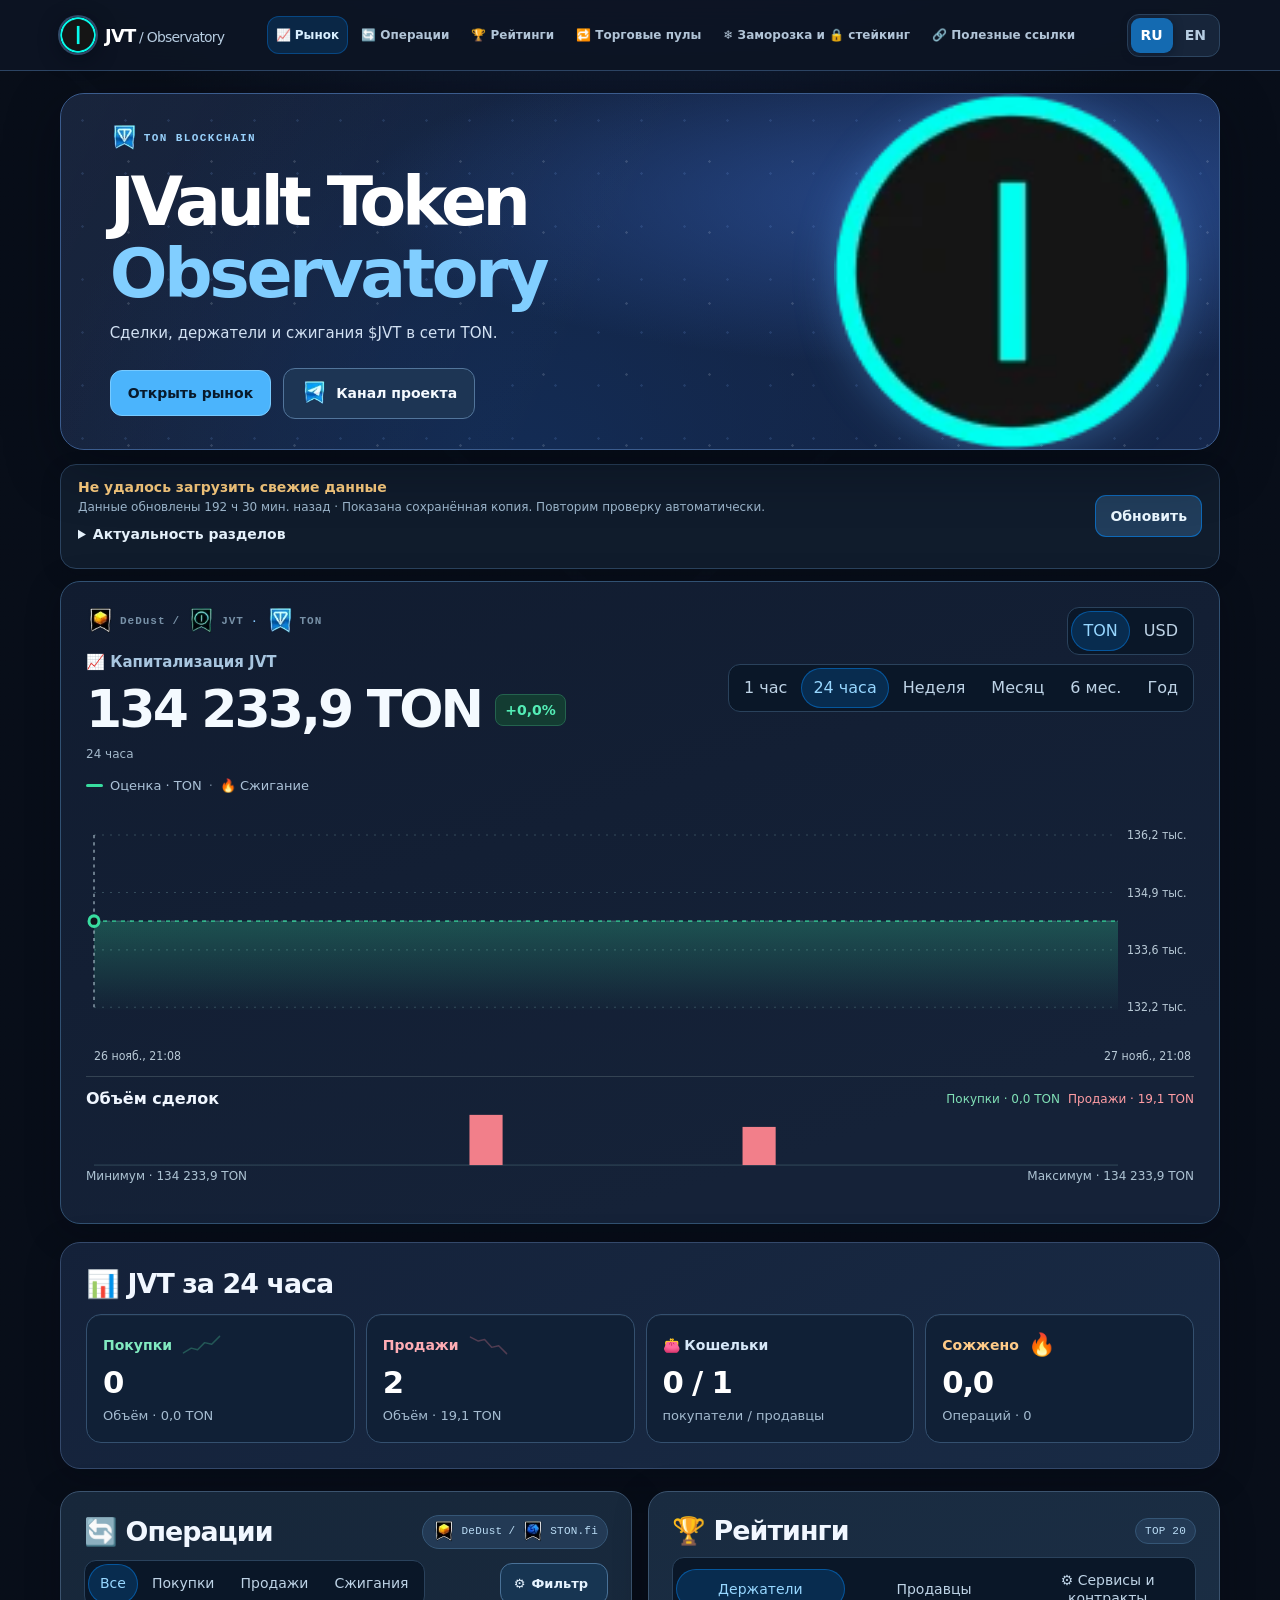
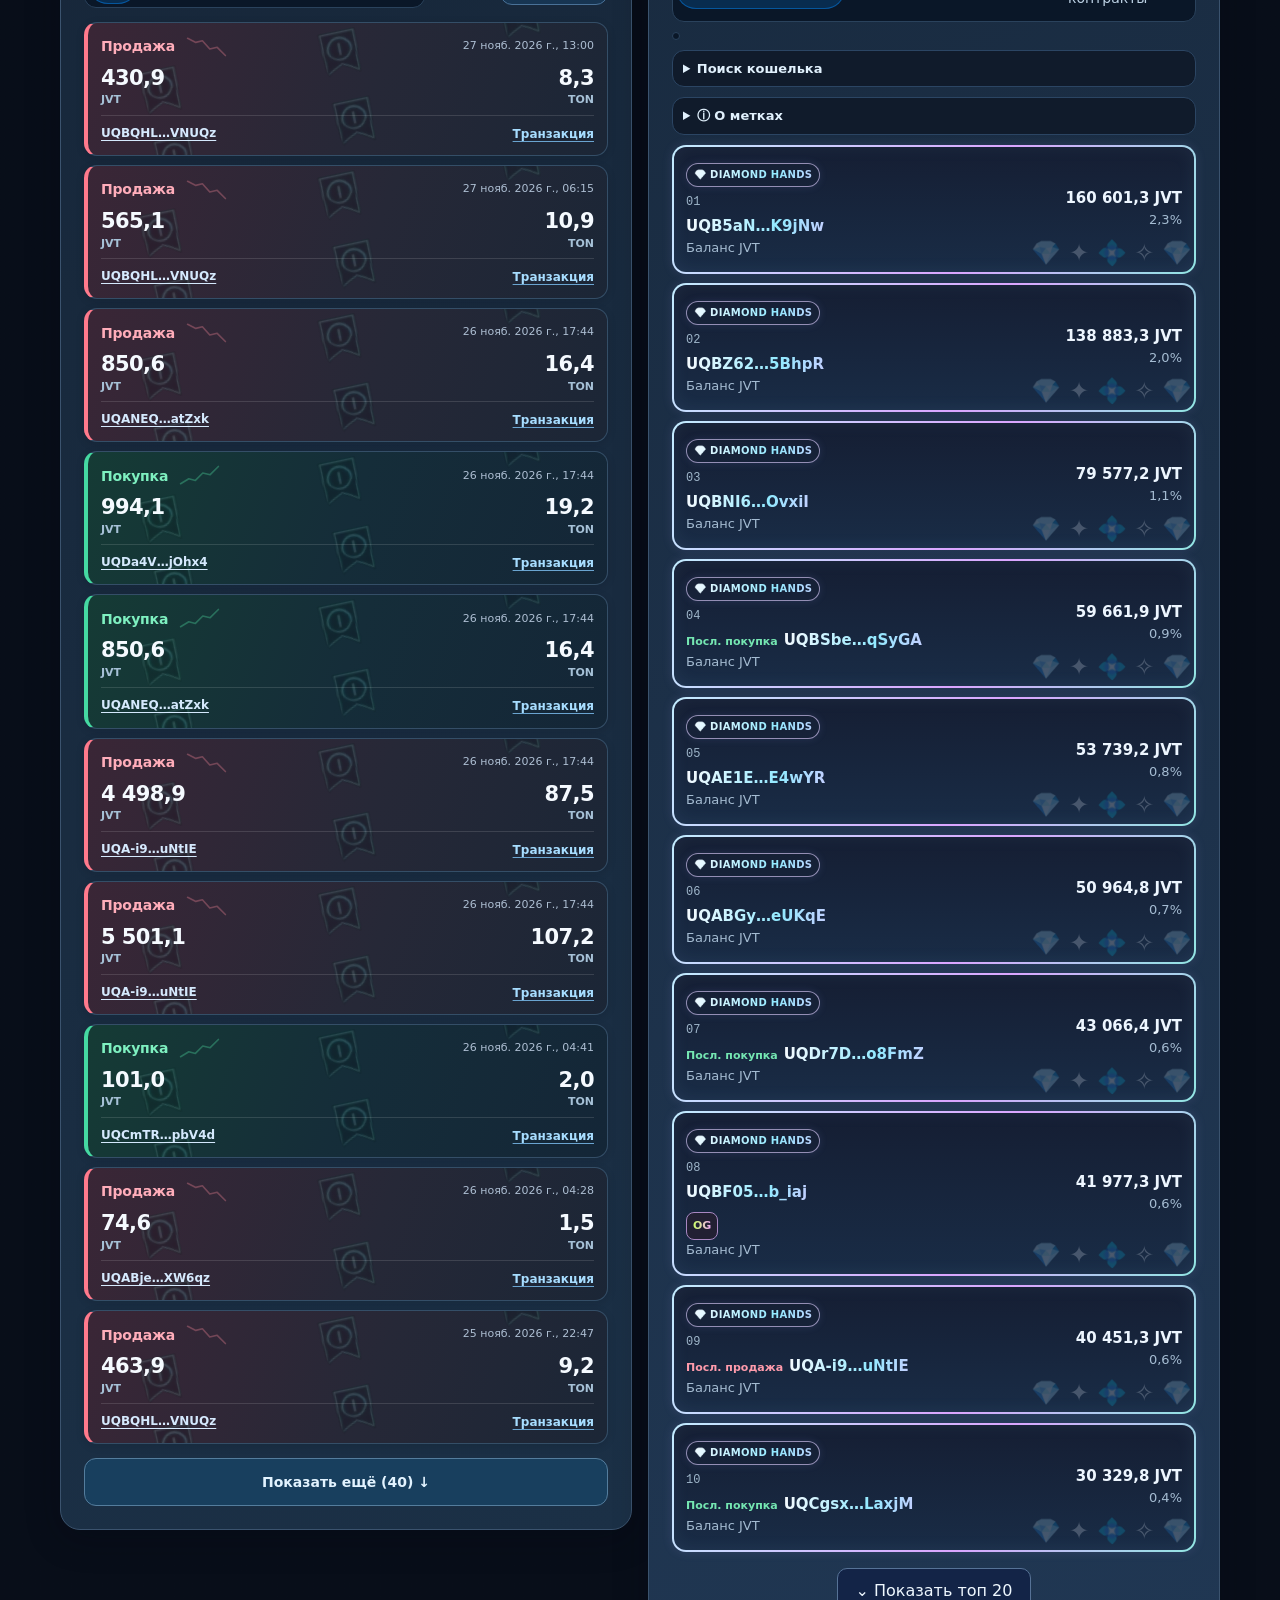
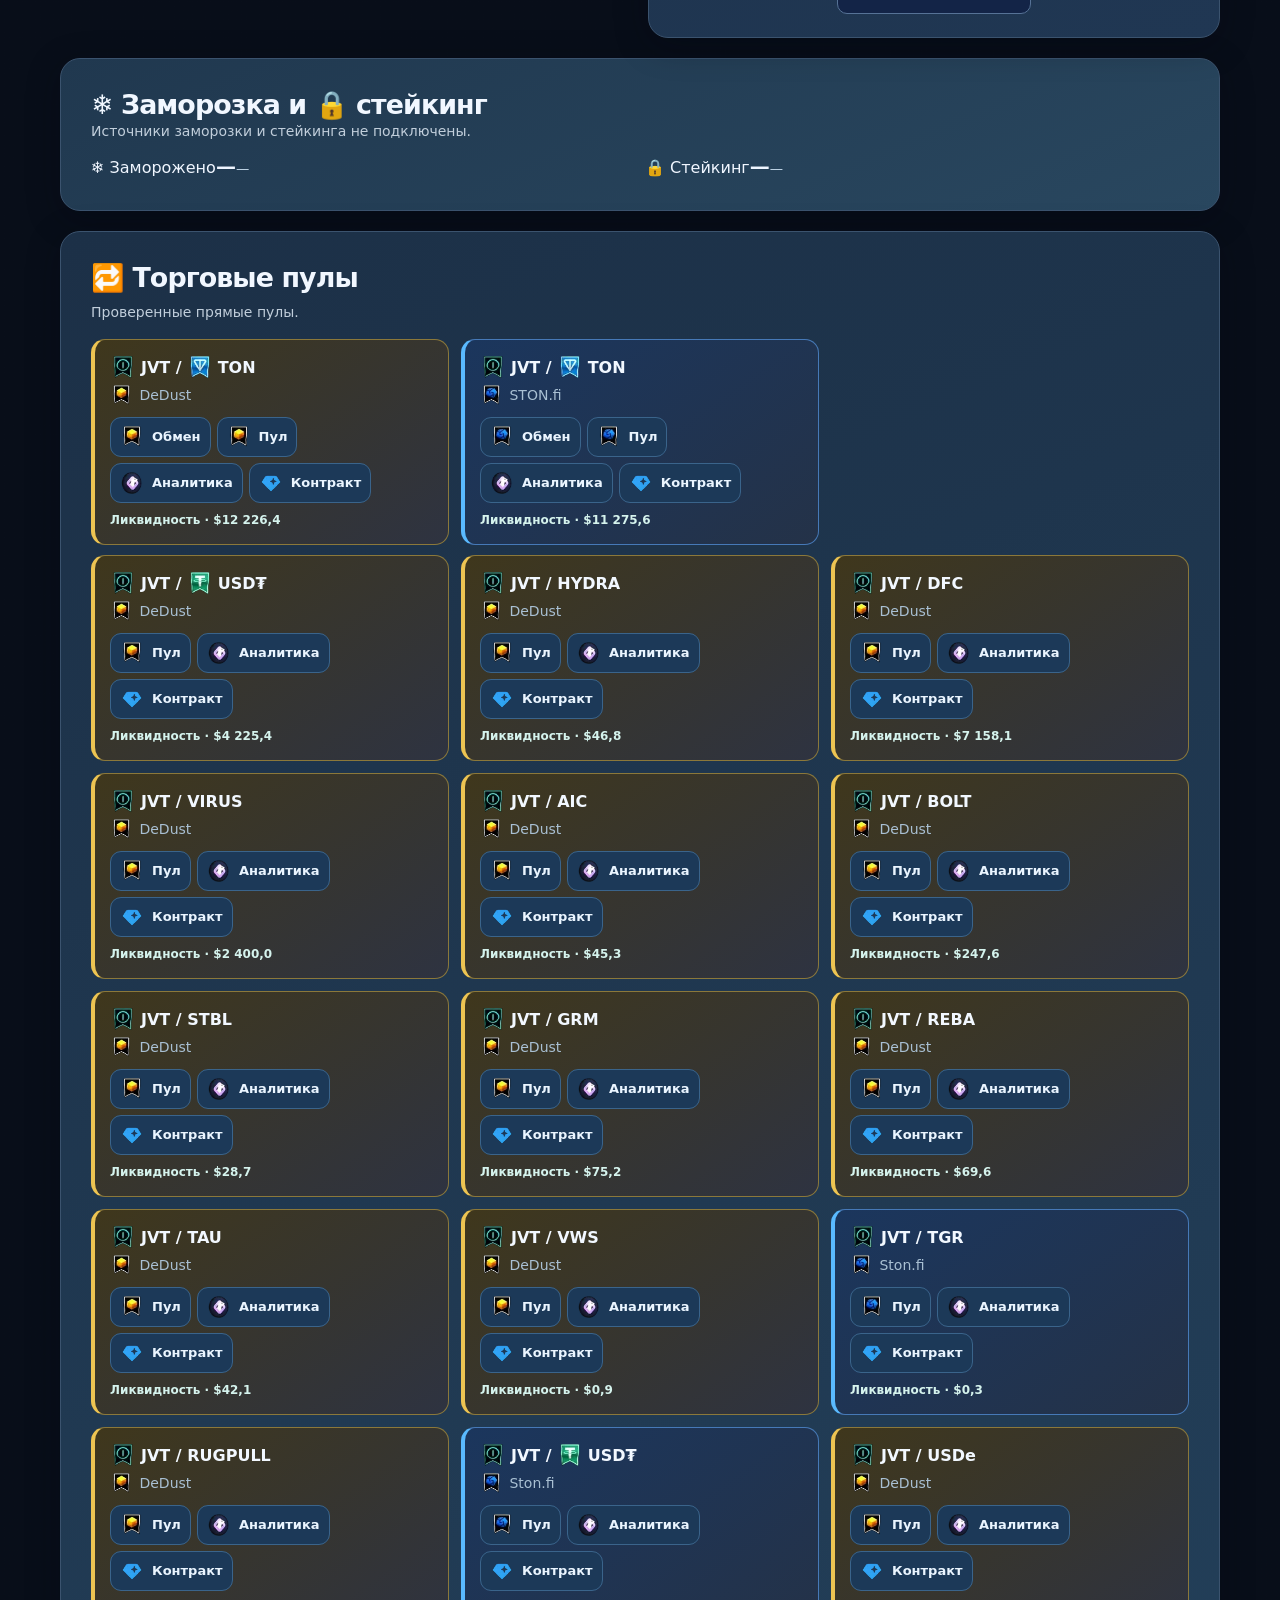
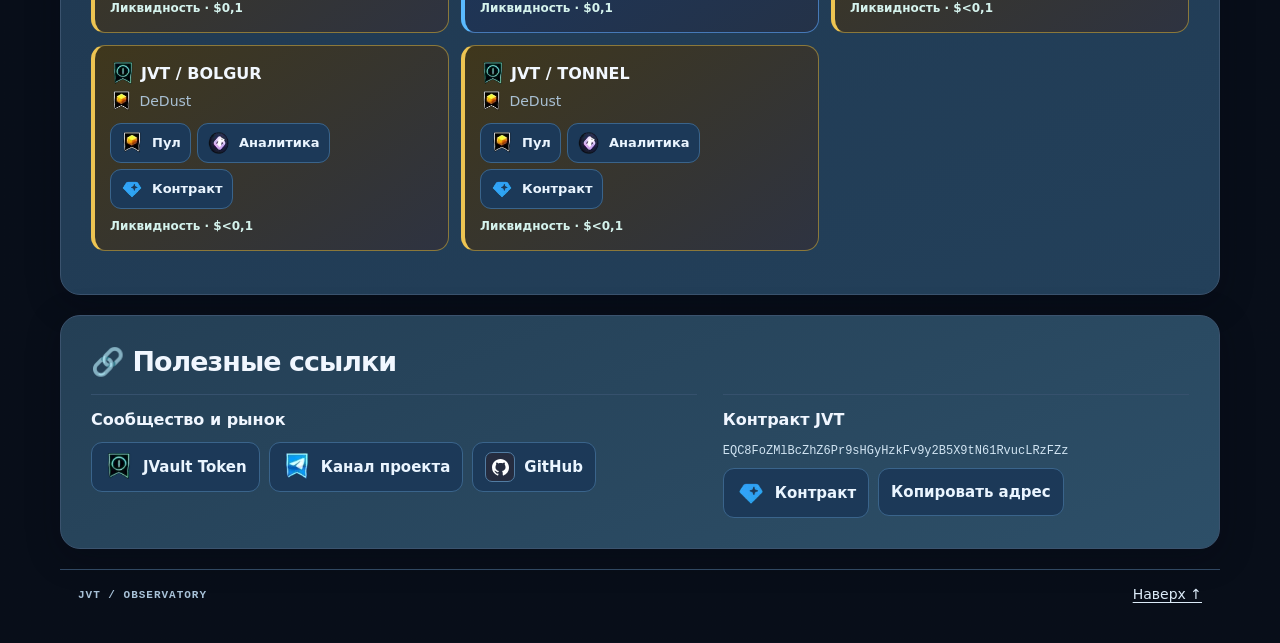
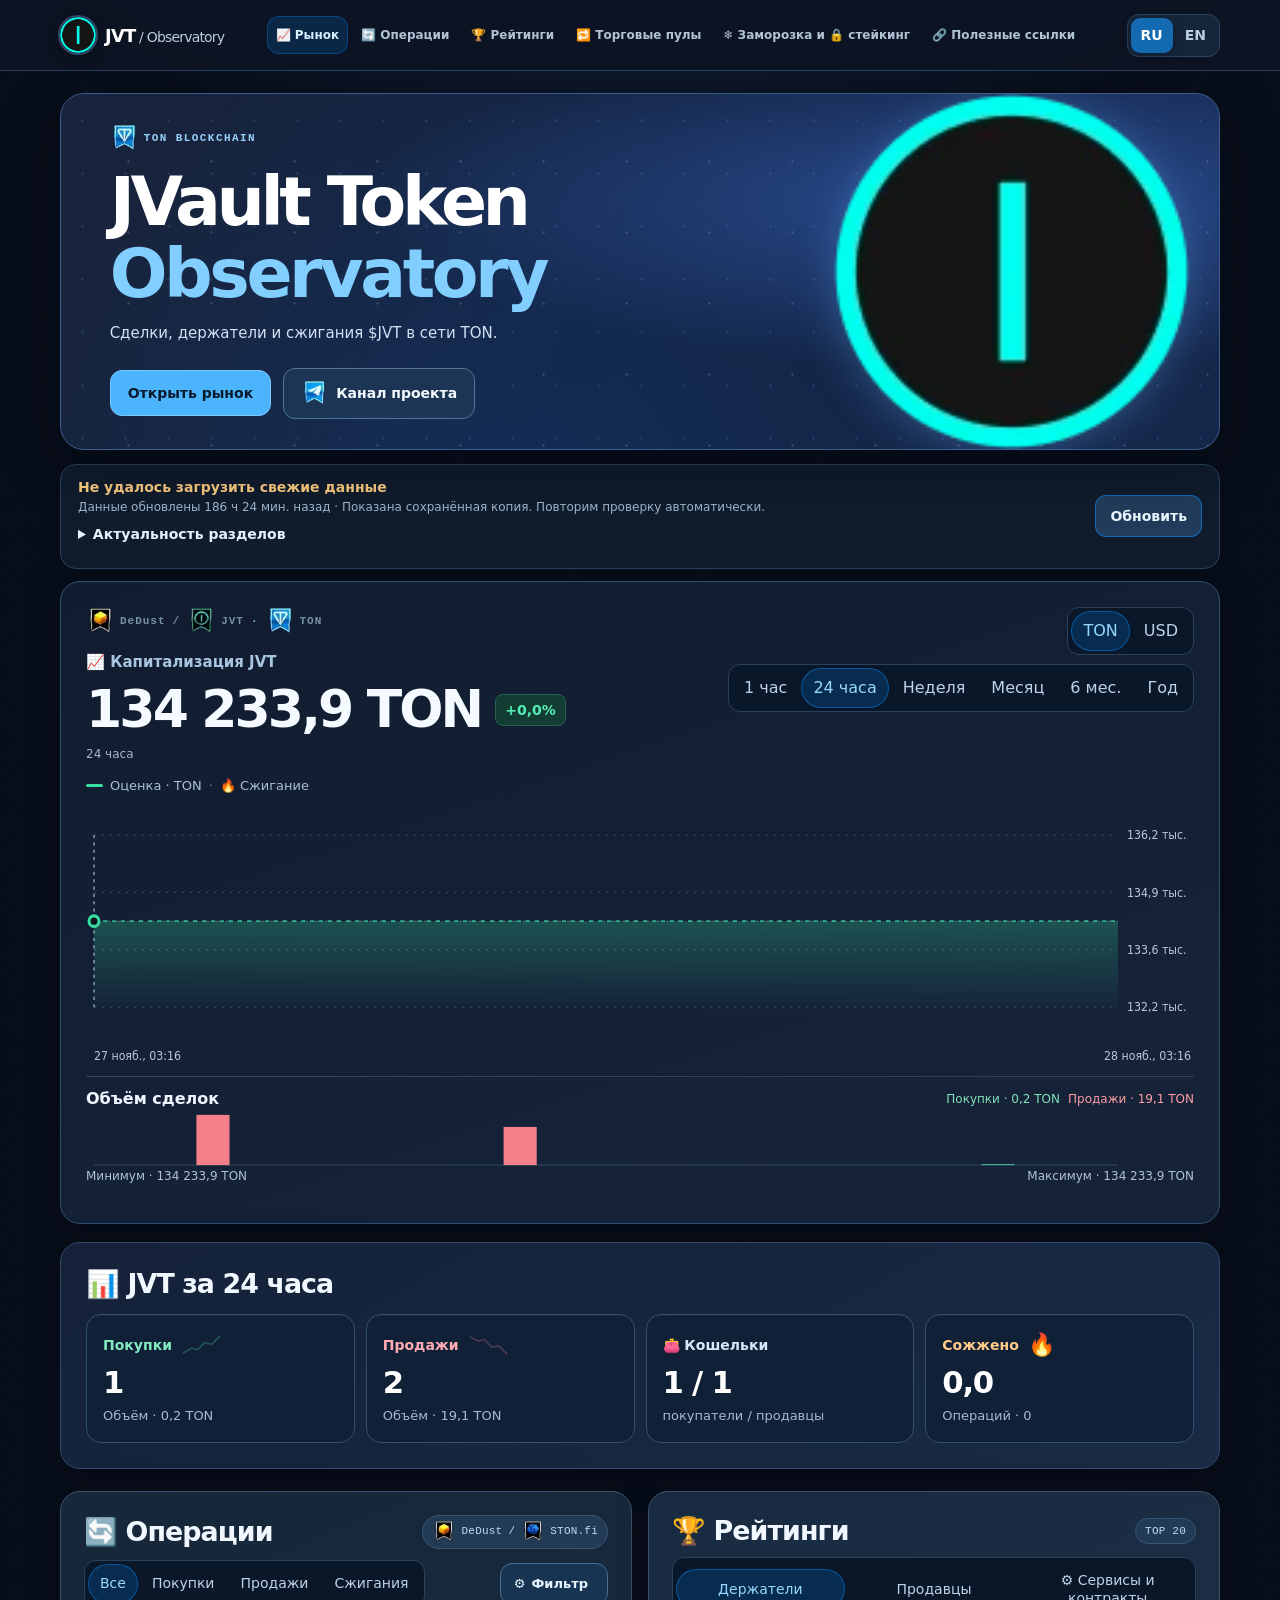
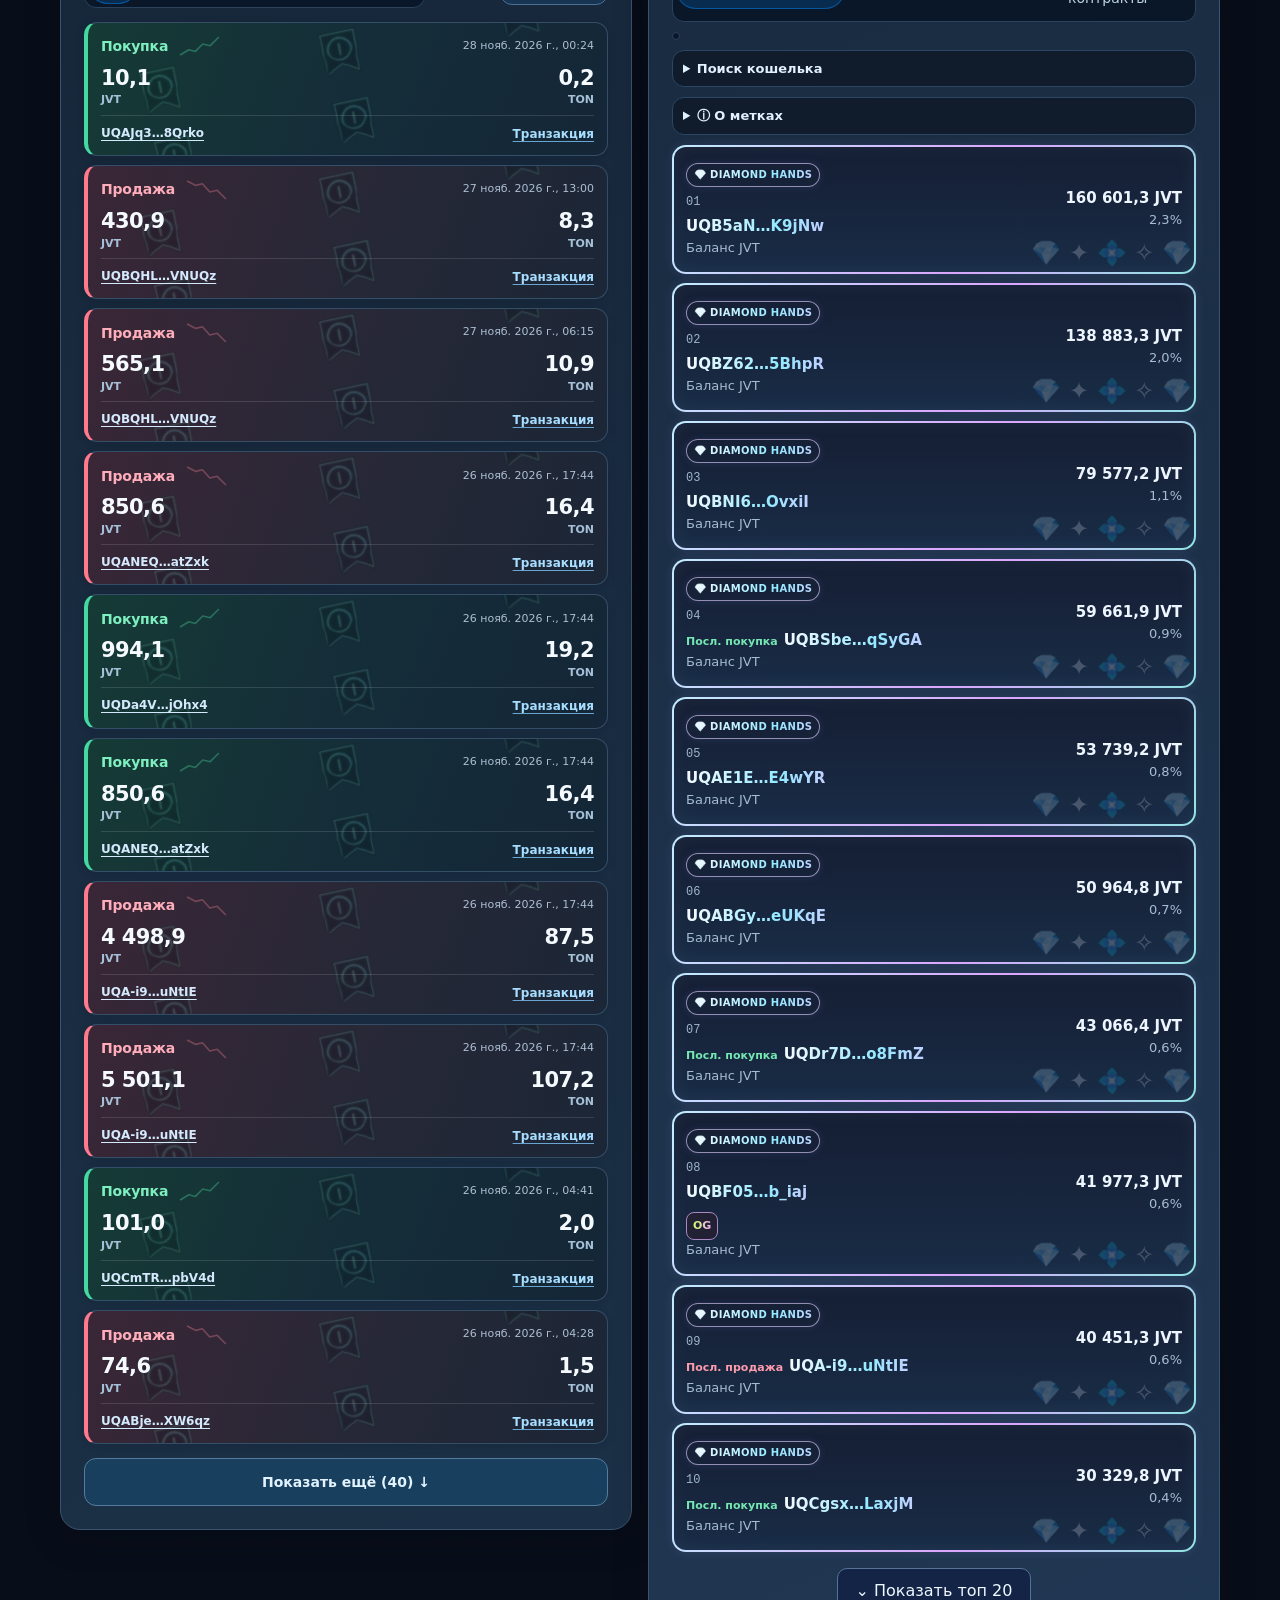
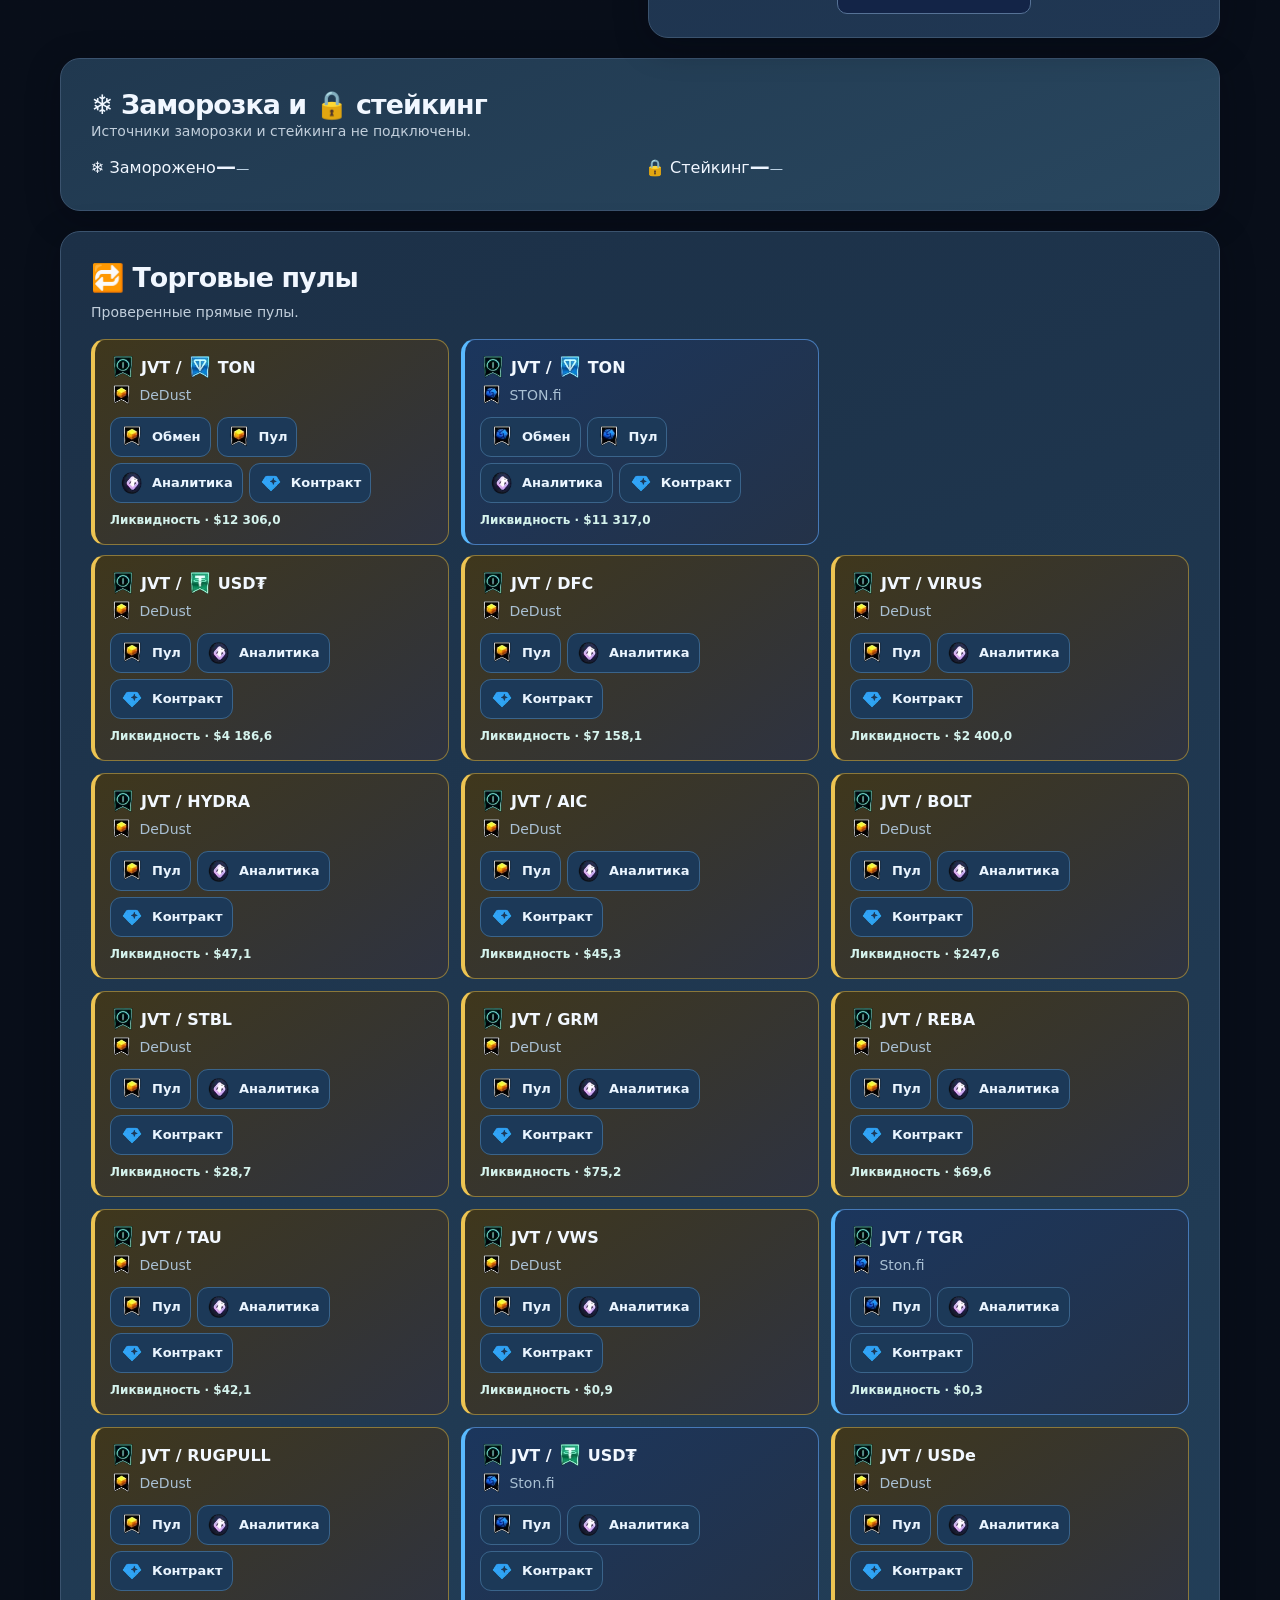
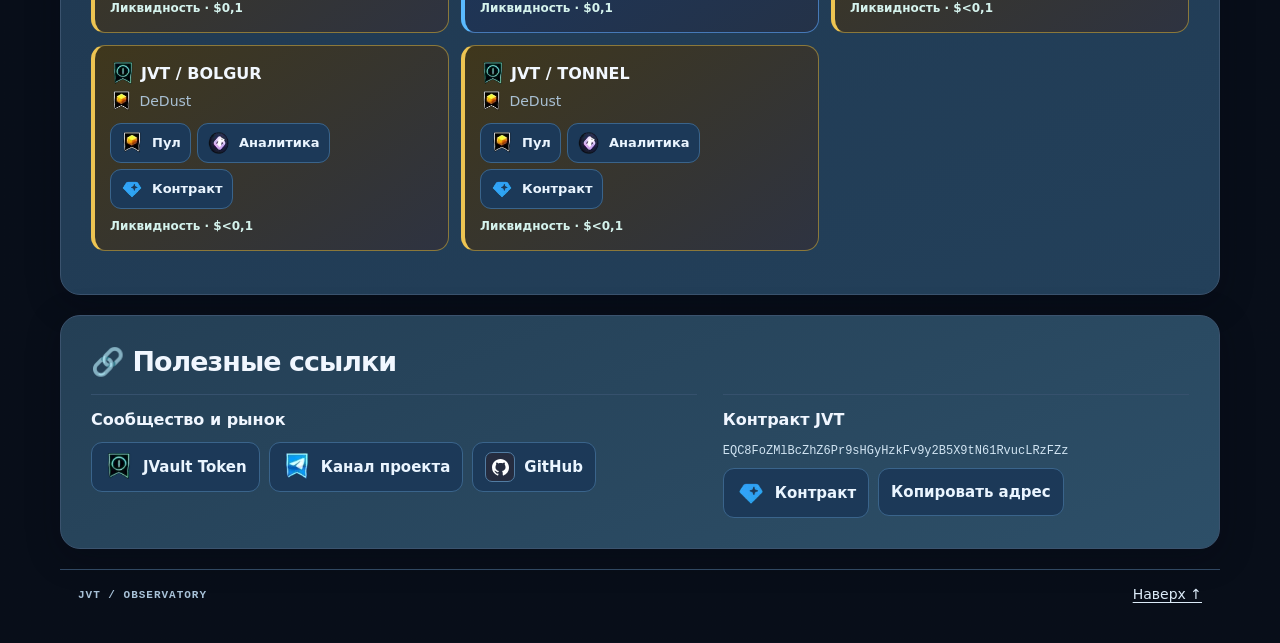
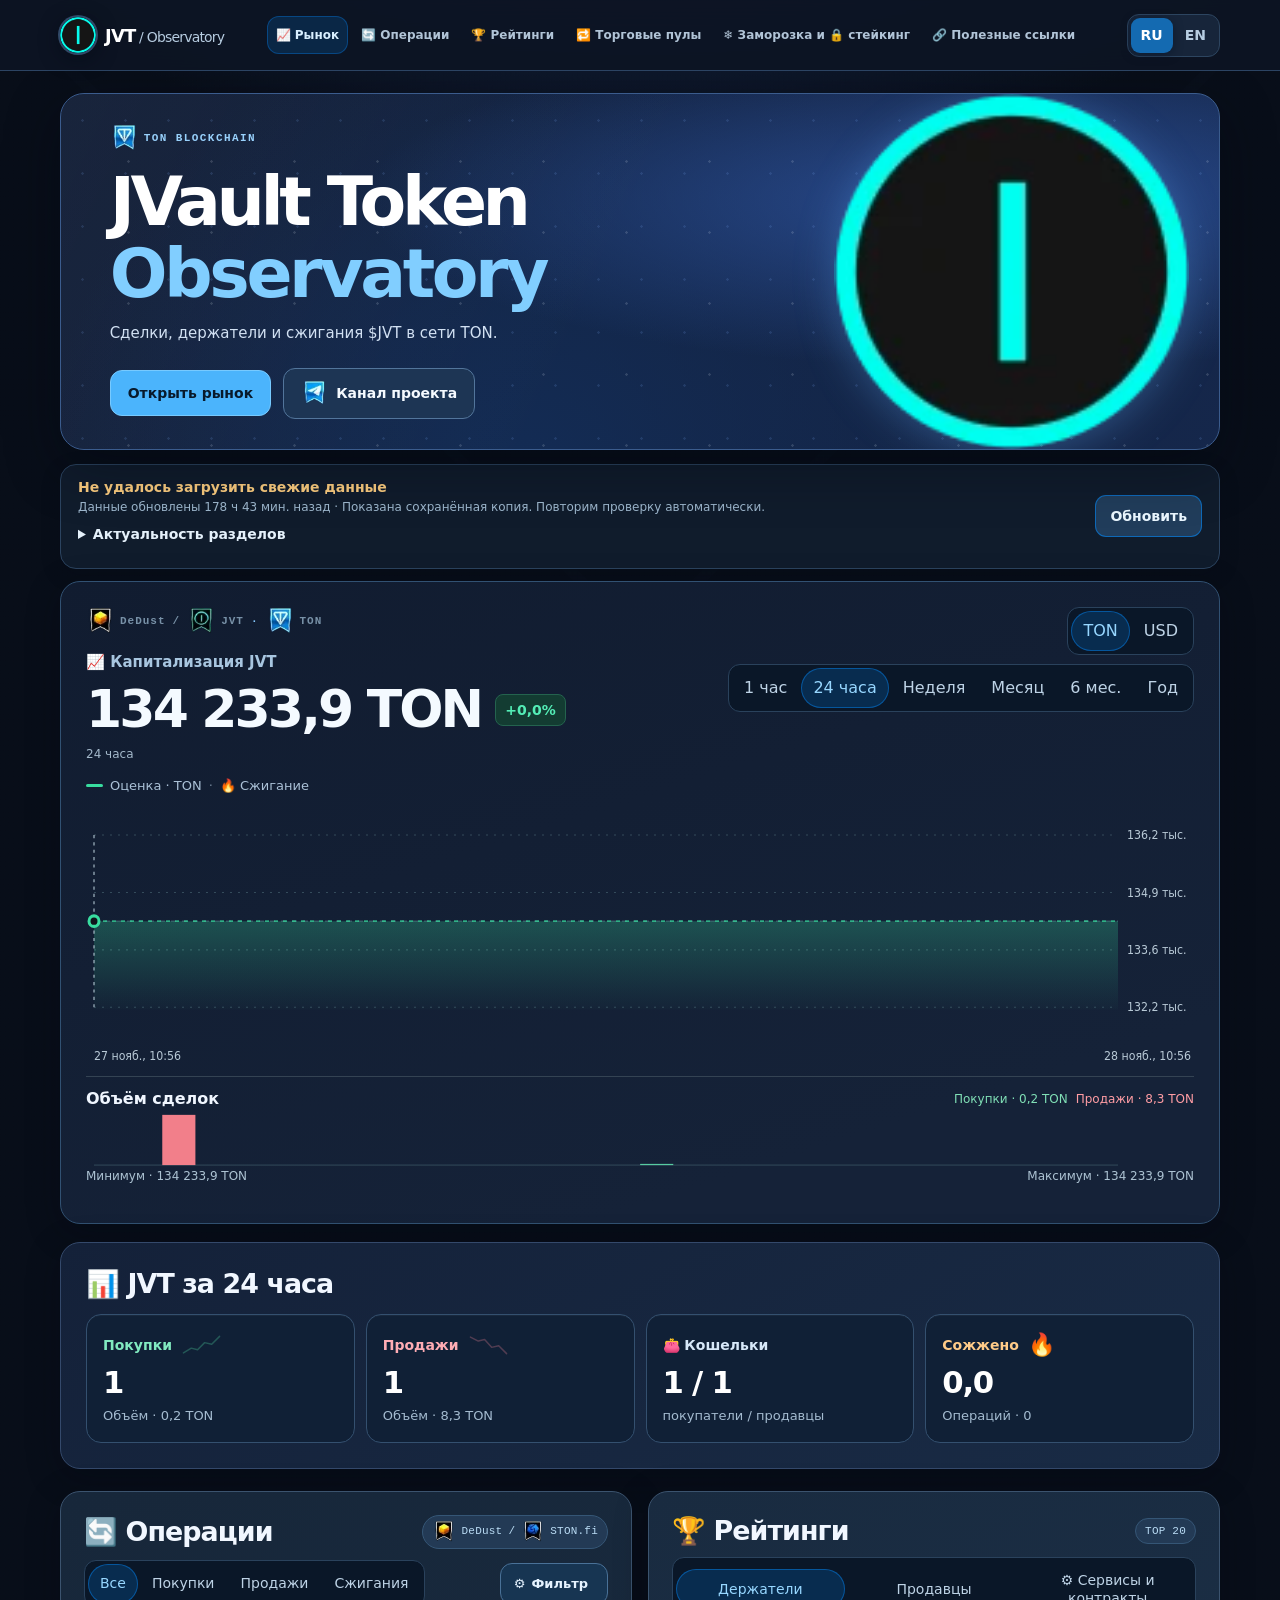
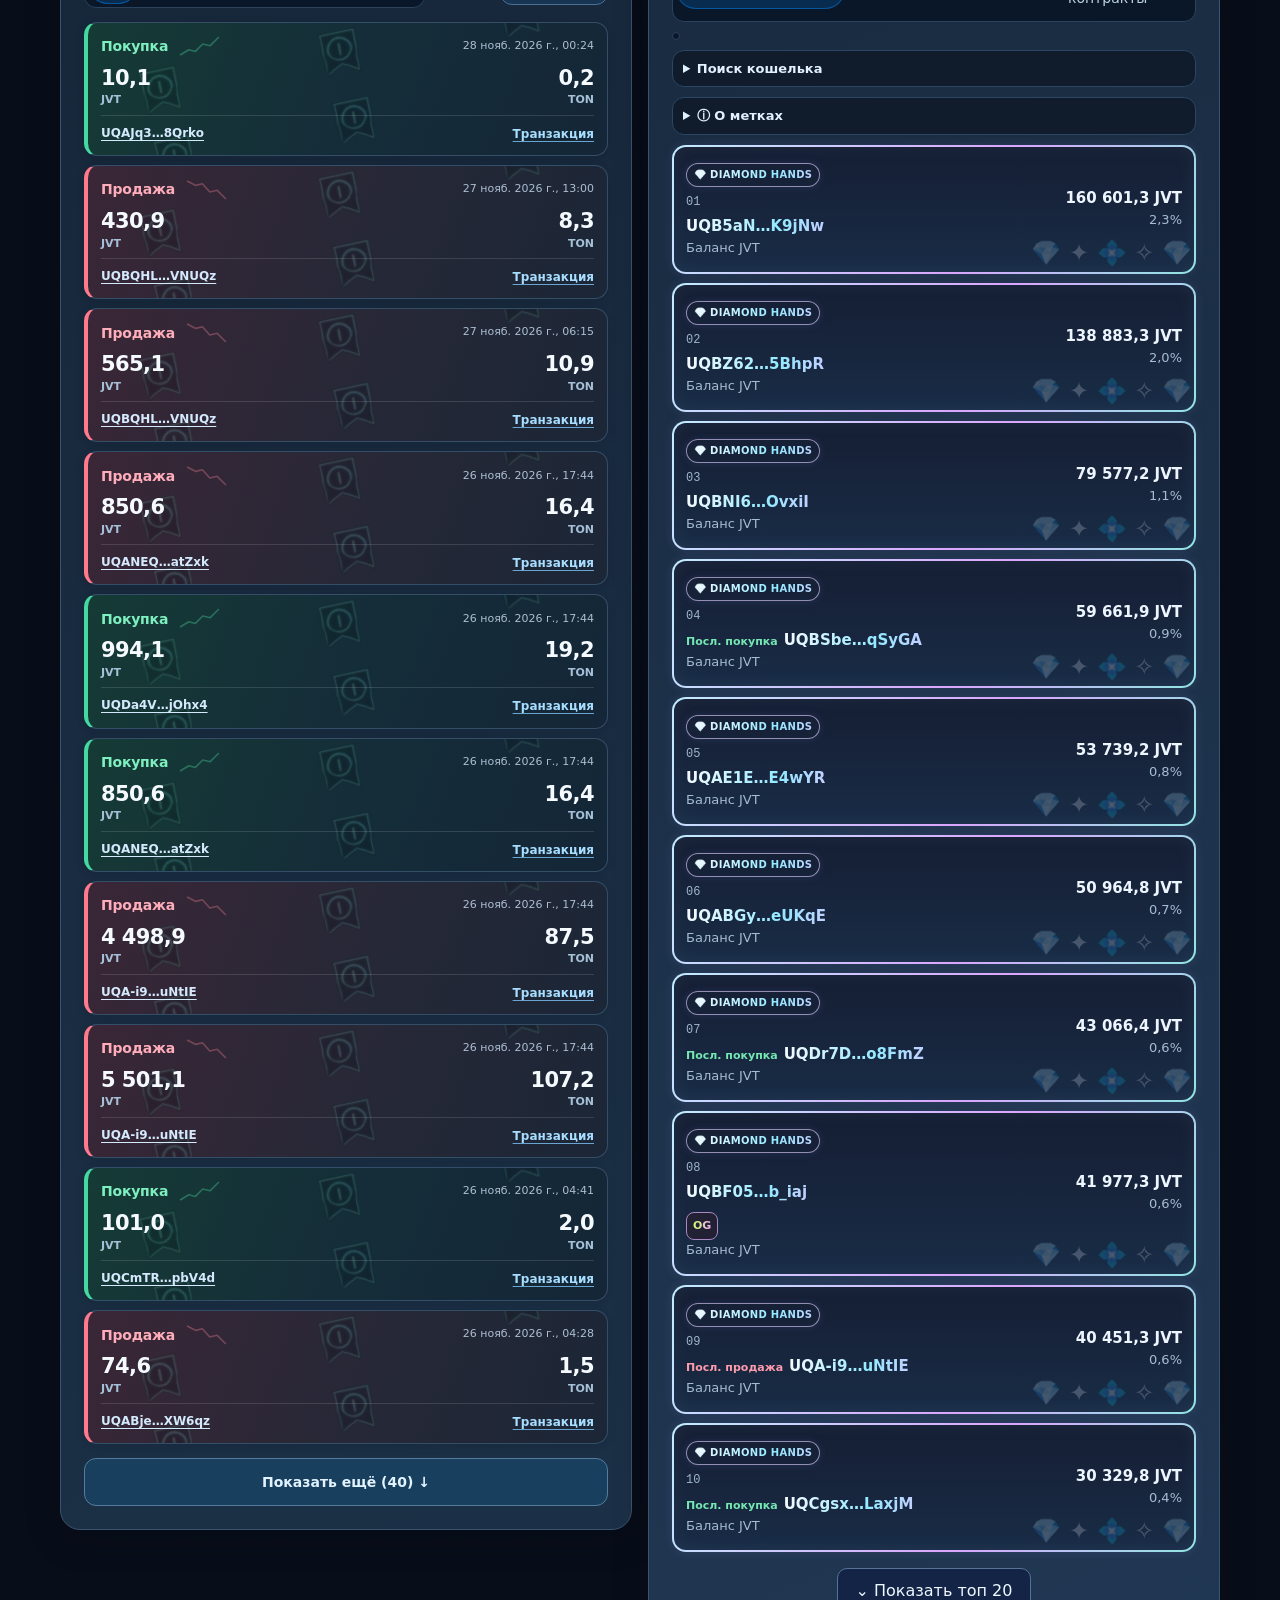
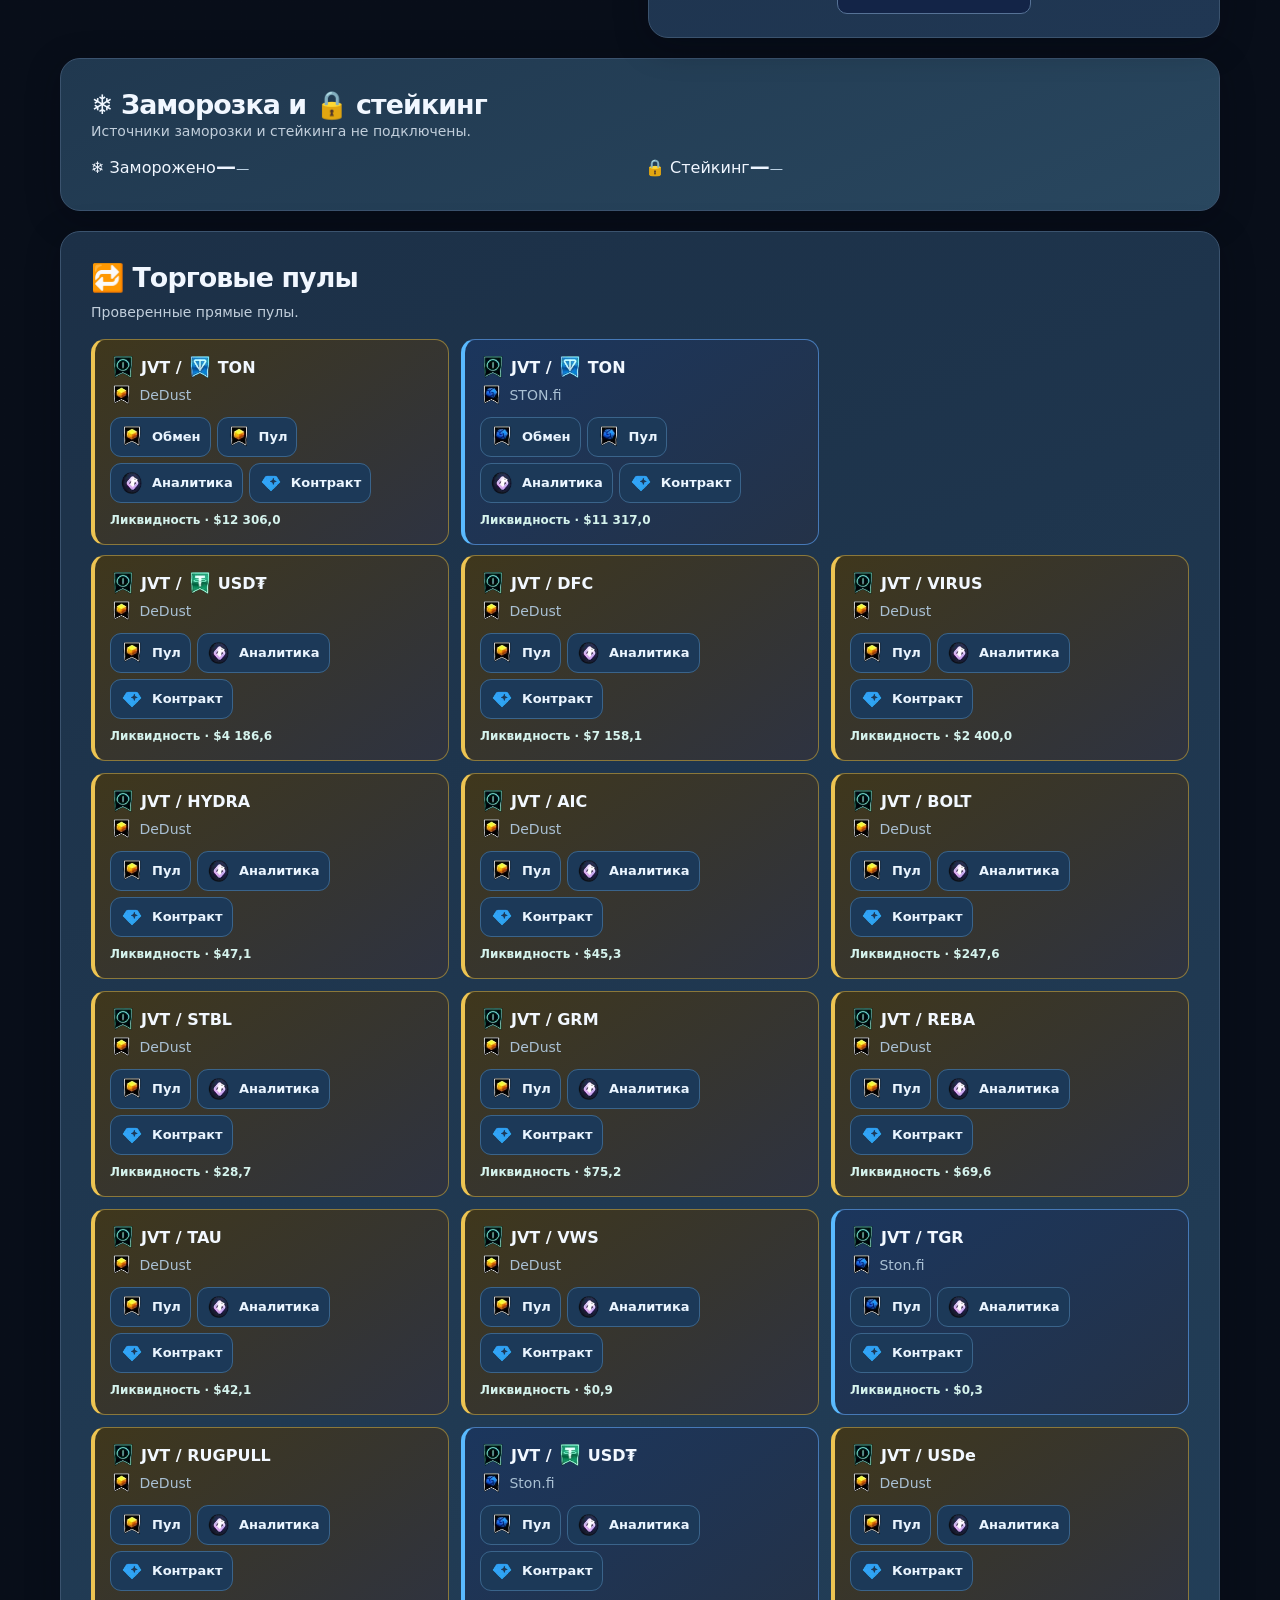
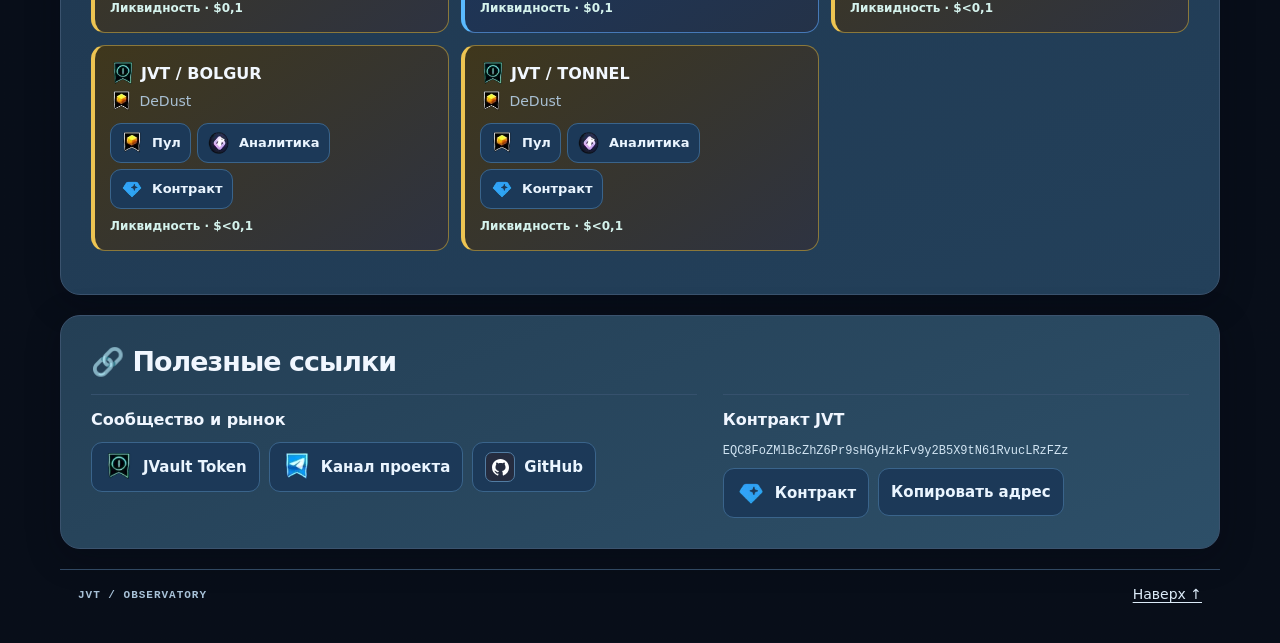
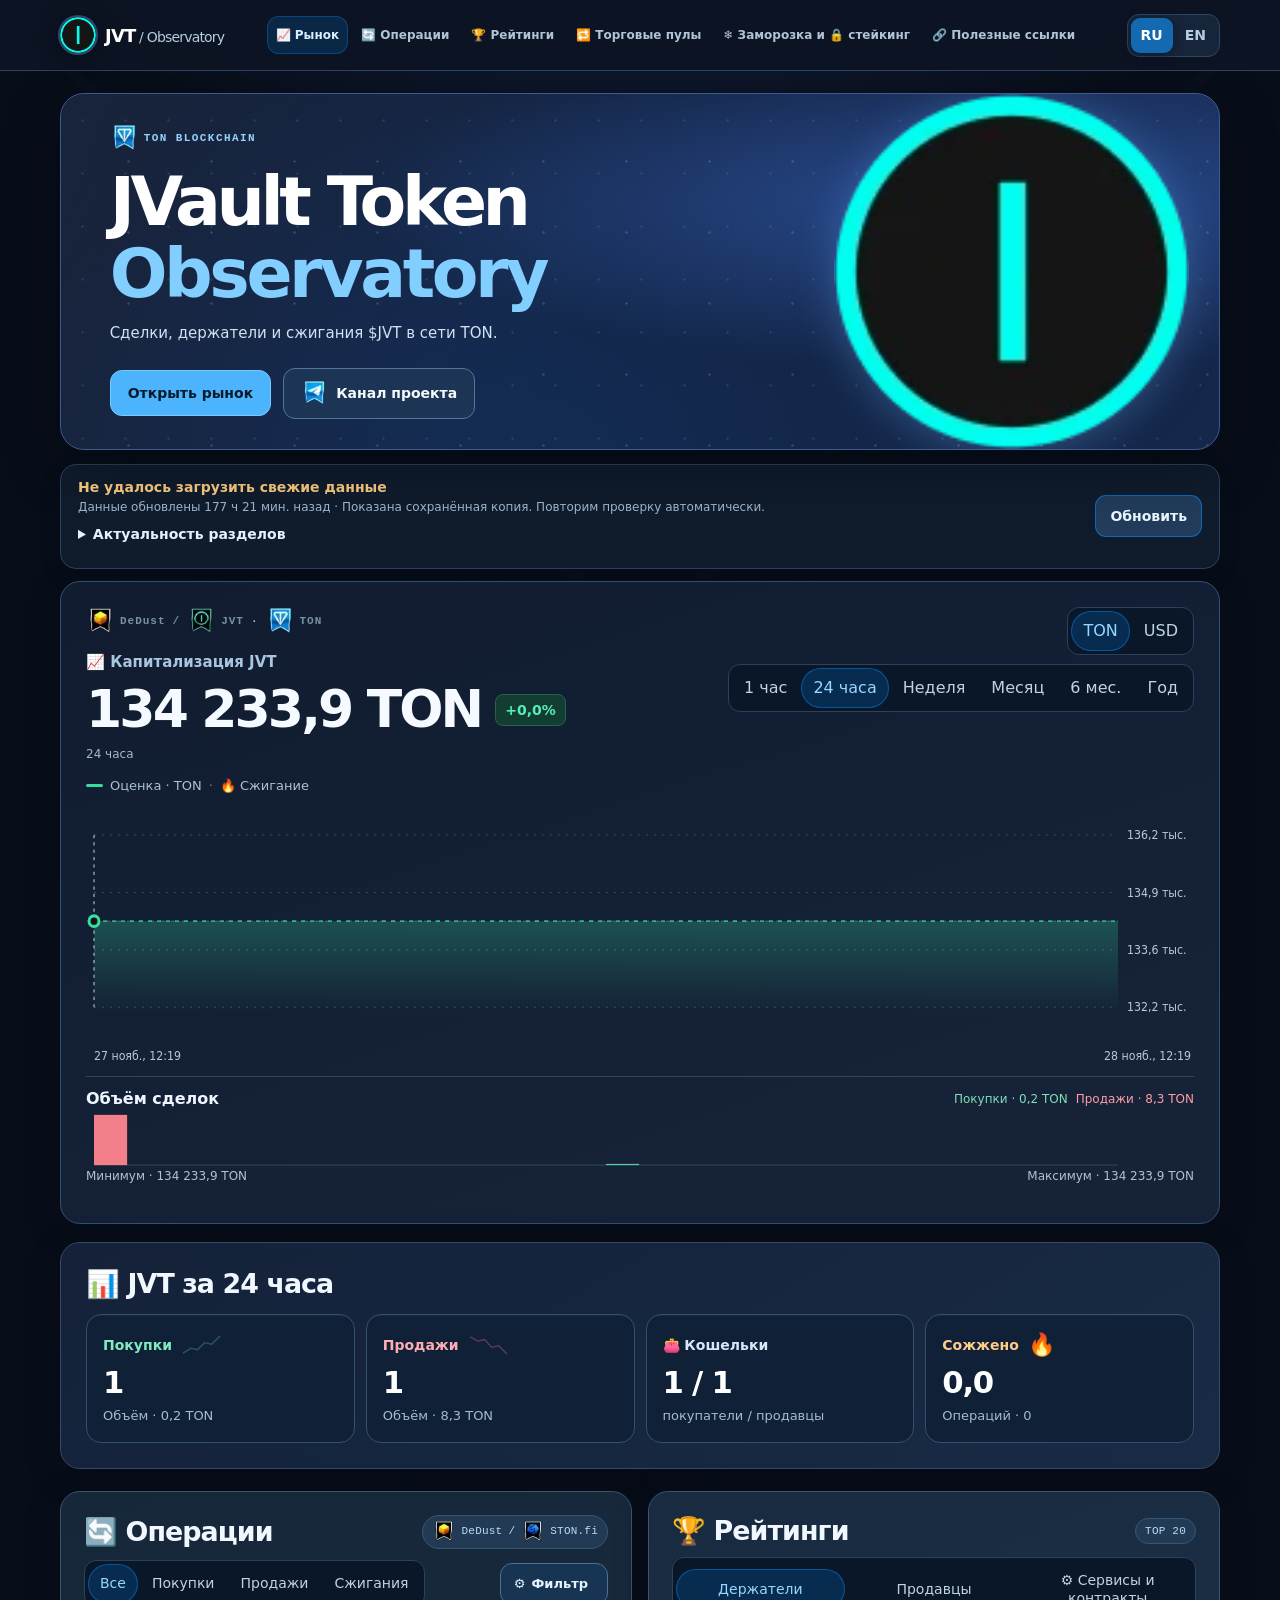
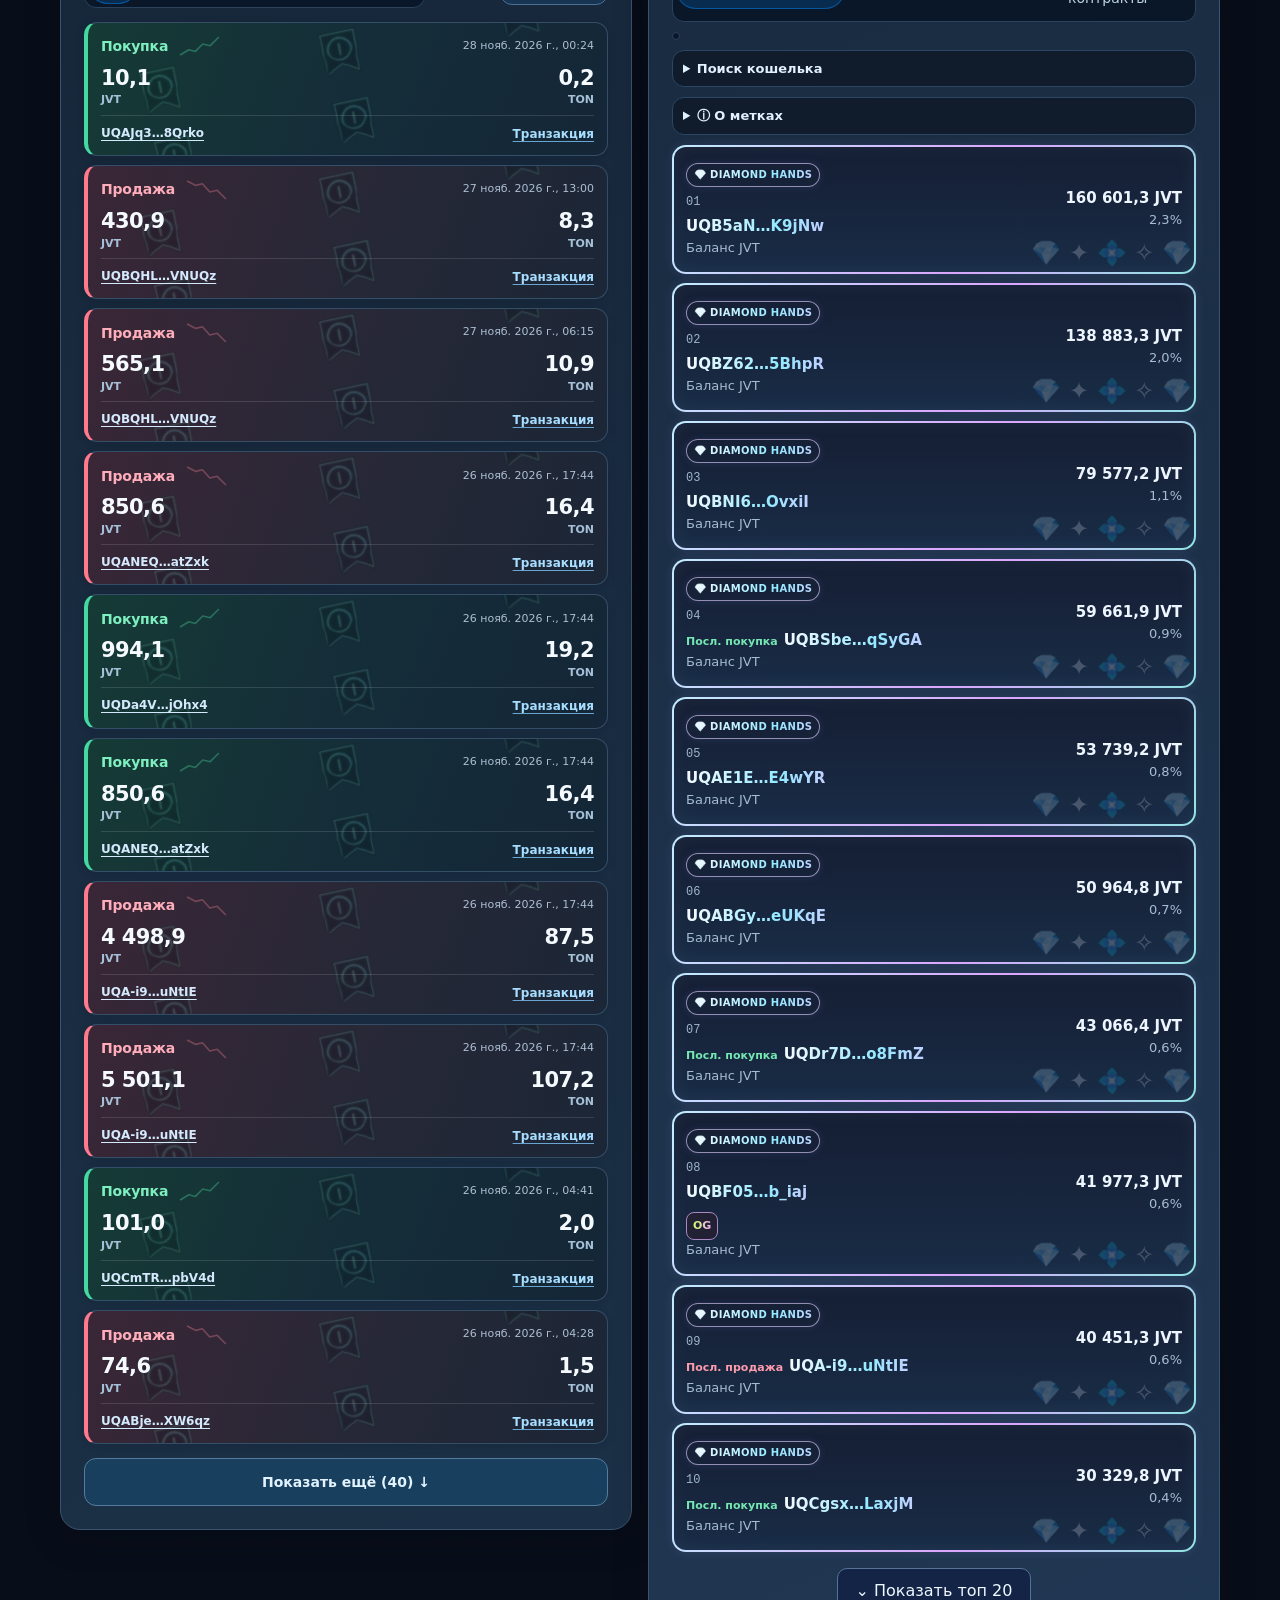
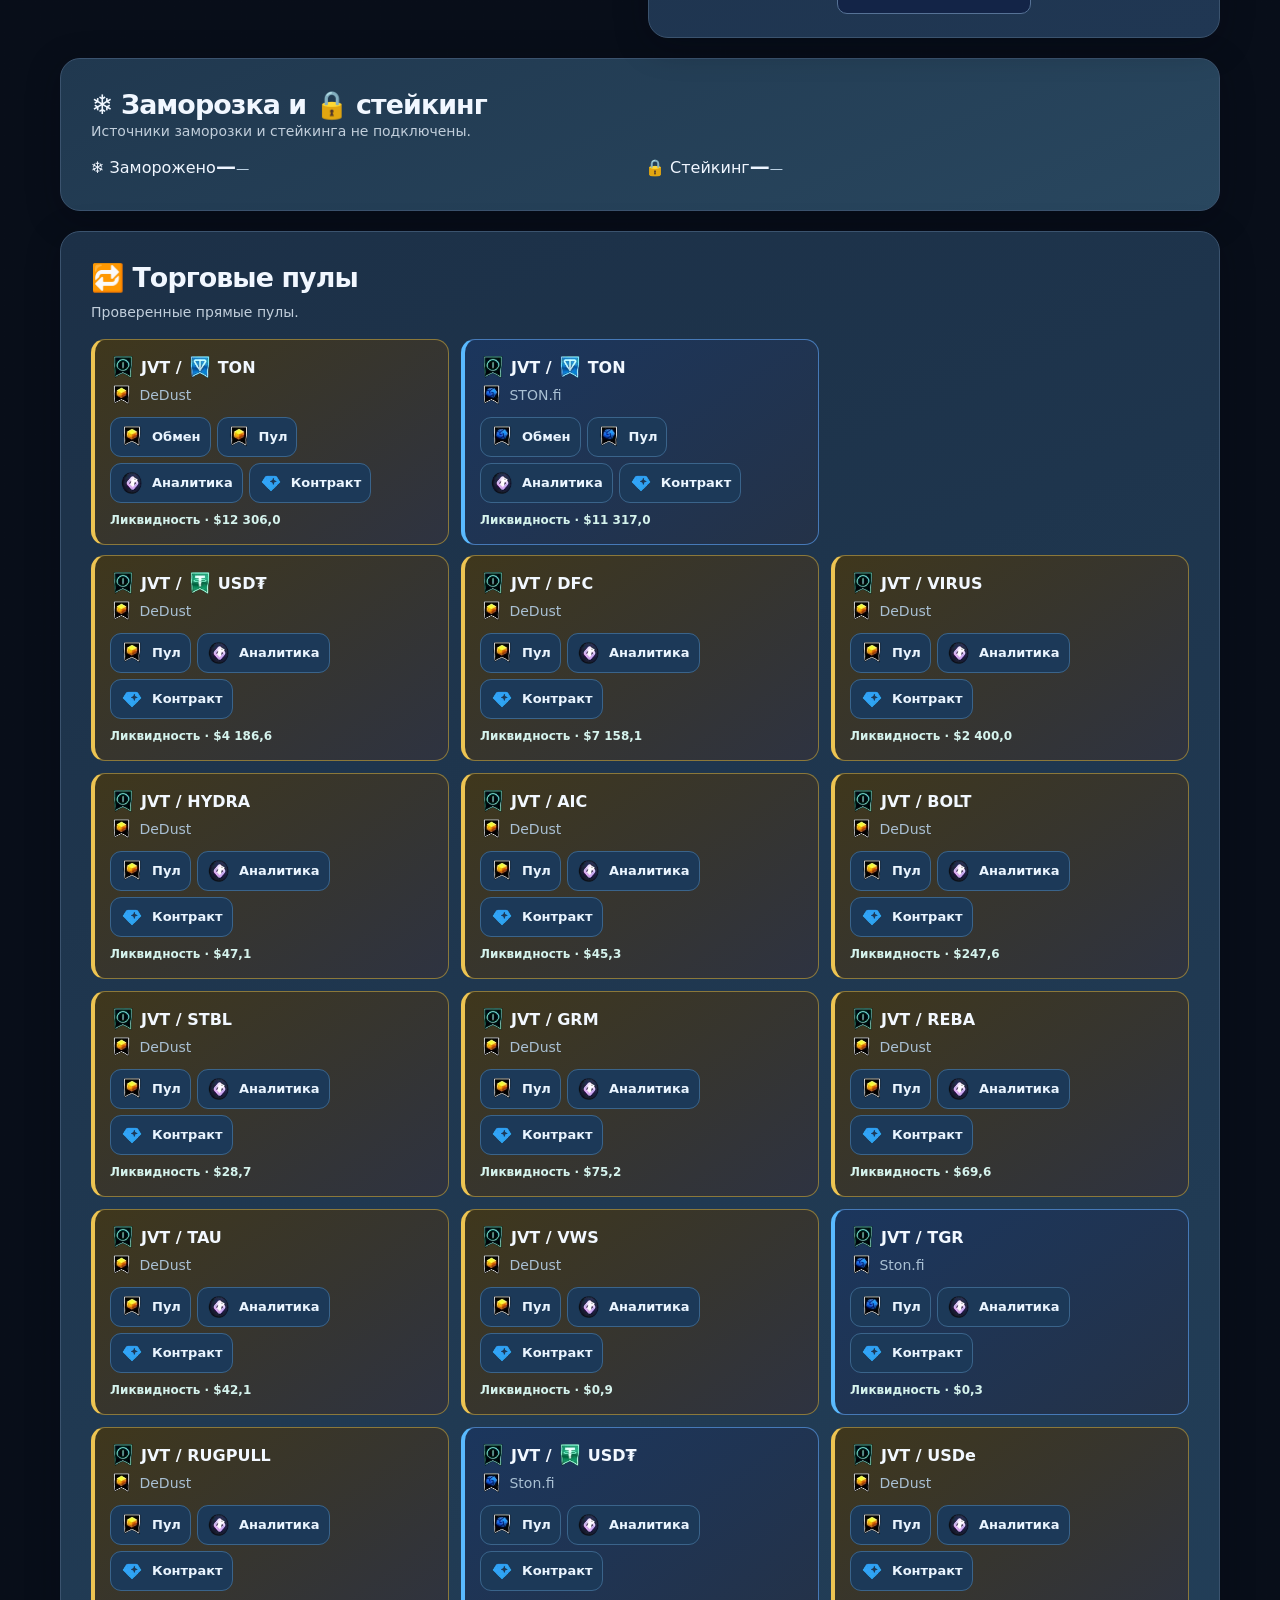
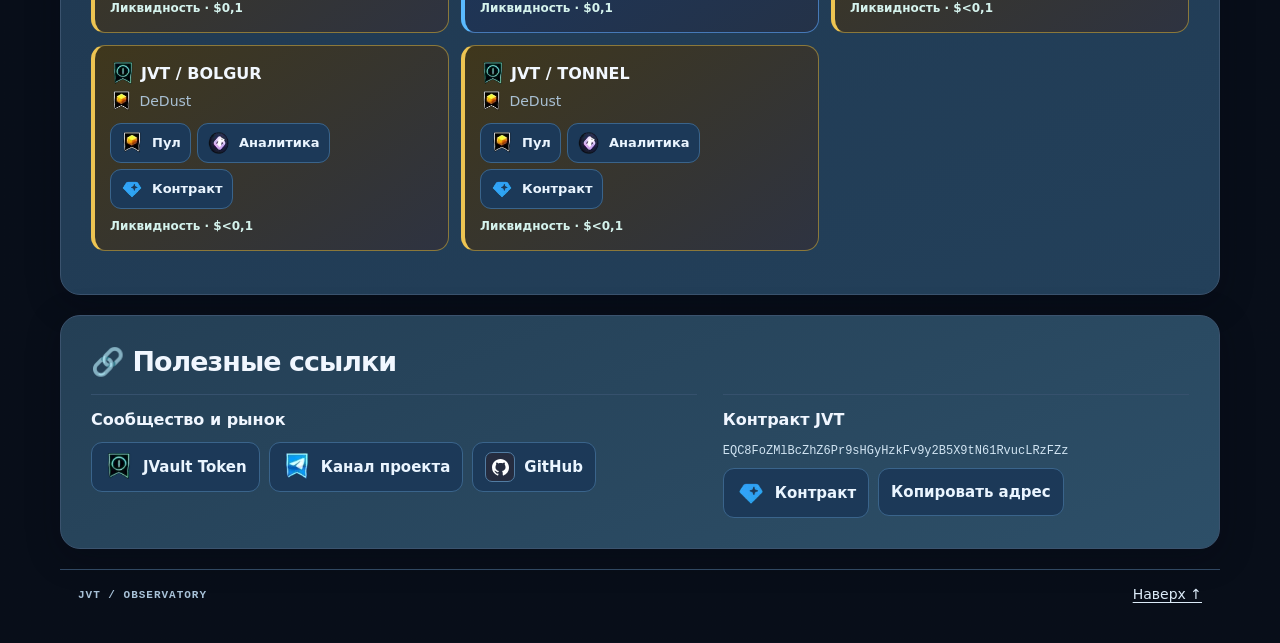
